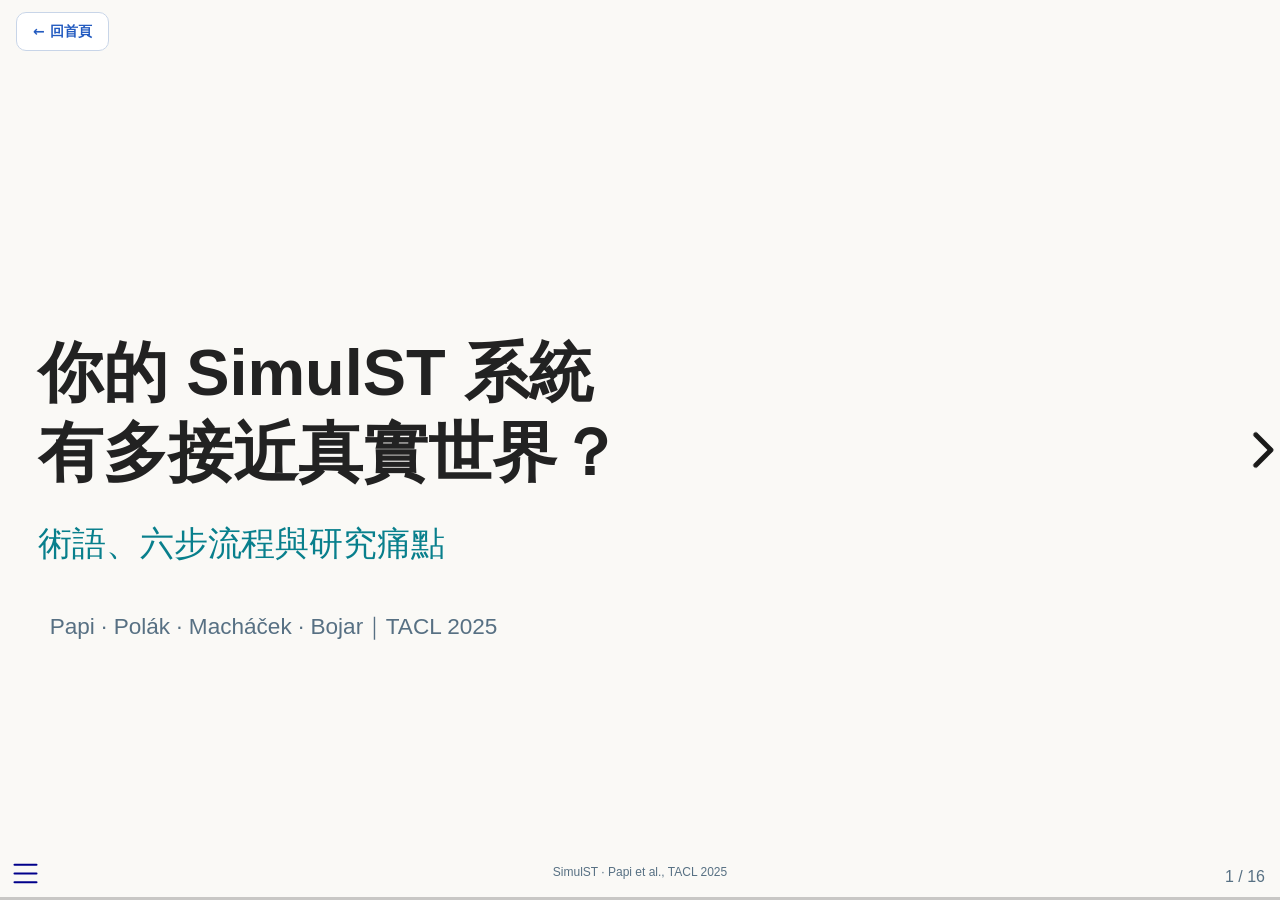
==== docs/SimulST/index.html @ c72dcc78 "feat: 整理研究專案結構並新增 GitHub Pages 首頁 新增 StreamST 與 SpeechLLM 研究入口，調整簡報發布路徑，修正 Live Server 預覽問題，並加入各分頁回首" ====
<!DOCTYPE html>
<html lang="zh-TW"><head>
<script>/*!
 * clipboard.js v2.0.11
 * https://clipboardjs.com/
 *
 * Licensed MIT © Zeno Rocha
 */
!function(t,e){"object"==typeof exports&&"object"==typeof module?module.exports=e():"function"==typeof define&&define.amd?define([],e):"object"==typeof exports?exports.ClipboardJS=e():t.ClipboardJS=e()}(this,function(){return n={686:function(t,e,n){"use strict";n.d(e,{default:function(){return b}});var e=n(279),i=n.n(e),e=n(370),u=n.n(e),e=n(817),r=n.n(e);function c(t){try{return document.execCommand(t)}catch(t){return}}var a=function(t){t=r()(t);return c("cut"),t};function o(t,e){var n,o,t=(n=t,o="rtl"===document.documentElement.getAttribute("dir"),(t=document.createElement("textarea")).style.fontSize="12pt",t.style.border="0",t.style.padding="0",t.style.margin="0",t.style.position="absolute",t.style[o?"right":"left"]="-9999px",o=window.pageYOffset||document.documentElement.scrollTop,t.style.top="".concat(o,"px"),t.setAttribute("readonly",""),t.value=n,t);return e.container.appendChild(t),e=r()(t),c("copy"),t.remove(),e}var f=function(t){var e=1<arguments.length&&void 0!==arguments[1]?arguments[1]:{container:document.body},n="";return"string"==typeof t?n=o(t,e):t instanceof HTMLInputElement&&!["text","search","url","tel","password"].includes(null==t?void 0:t.type)?n=o(t.value,e):(n=r()(t),c("copy")),n};function l(t){return(l="function"==typeof Symbol&&"symbol"==typeof Symbol.iterator?function(t){return typeof t}:function(t){return t&&"function"==typeof Symbol&&t.constructor===Symbol&&t!==Symbol.prototype?"symbol":typeof t})(t)}var s=function(){var t=0<arguments.length&&void 0!==arguments[0]?arguments[0]:{},e=t.action,n=void 0===e?"copy":e,o=t.container,e=t.target,t=t.text;if("copy"!==n&&"cut"!==n)throw new Error('Invalid "action" value, use either "copy" or "cut"');if(void 0!==e){if(!e||"object"!==l(e)||1!==e.nodeType)throw new Error('Invalid "target" value, use a valid Element');if("copy"===n&&e.hasAttribute("disabled"))throw new Error('Invalid "target" attribute. Please use "readonly" instead of "disabled" attribute');if("cut"===n&&(e.hasAttribute("readonly")||e.hasAttribute("disabled")))throw new Error('Invalid "target" attribute. You can\'t cut text from elements with "readonly" or "disabled" attributes')}return t?f(t,{container:o}):e?"cut"===n?a(e):f(e,{container:o}):void 0};function p(t){return(p="function"==typeof Symbol&&"symbol"==typeof Symbol.iterator?function(t){return typeof t}:function(t){return t&&"function"==typeof Symbol&&t.constructor===Symbol&&t!==Symbol.prototype?"symbol":typeof t})(t)}function d(t,e){for(var n=0;n<e.length;n++){var o=e[n];o.enumerable=o.enumerable||!1,o.configurable=!0,"value"in o&&(o.writable=!0),Object.defineProperty(t,o.key,o)}}function y(t,e){return(y=Object.setPrototypeOf||function(t,e){return t.__proto__=e,t})(t,e)}function h(n){var o=function(){if("undefined"==typeof Reflect||!Reflect.construct)return!1;if(Reflect.construct.sham)return!1;if("function"==typeof Proxy)return!0;try{return Date.prototype.toString.call(Reflect.construct(Date,[],function(){})),!0}catch(t){return!1}}();return function(){var t,e=v(n);return t=o?(t=v(this).constructor,Reflect.construct(e,arguments,t)):e.apply(this,arguments),e=this,!(t=t)||"object"!==p(t)&&"function"!=typeof t?function(t){if(void 0!==t)return t;throw new ReferenceError("this hasn't been initialised - super() hasn't been called")}(e):t}}function v(t){return(v=Object.setPrototypeOf?Object.getPrototypeOf:function(t){return t.__proto__||Object.getPrototypeOf(t)})(t)}function m(t,e){t="data-clipboard-".concat(t);if(e.hasAttribute(t))return e.getAttribute(t)}var b=function(){!function(t,e){if("function"!=typeof e&&null!==e)throw new TypeError("Super expression must either be null or a function");t.prototype=Object.create(e&&e.prototype,{constructor:{value:t,writable:!0,configurable:!0}}),e&&y(t,e)}(r,i());var t,e,n,o=h(r);function r(t,e){var n;return function(t){if(!(t instanceof r))throw new TypeError("Cannot call a class as a function")}(this),(n=o.call(this)).resolveOptions(e),n.listenClick(t),n}return t=r,n=[{key:"copy",value:function(t){var e=1<arguments.length&&void 0!==arguments[1]?arguments[1]:{container:document.body};return f(t,e)}},{key:"cut",value:function(t){return a(t)}},{key:"isSupported",value:function(){var t=0<arguments.length&&void 0!==arguments[0]?arguments[0]:["copy","cut"],t="string"==typeof t?[t]:t,e=!!document.queryCommandSupported;return t.forEach(function(t){e=e&&!!document.queryCommandSupported(t)}),e}}],(e=[{key:"resolveOptions",value:function(){var t=0<arguments.length&&void 0!==arguments[0]?arguments[0]:{};this.action="function"==typeof t.action?t.action:this.defaultAction,this.target="function"==typeof t.target?t.target:this.defaultTarget,this.text="function"==typeof t.text?t.text:this.defaultText,this.container="object"===p(t.container)?t.container:document.body}},{key:"listenClick",value:function(t){var e=this;this.listener=u()(t,"click",function(t){return e.onClick(t)})}},{key:"onClick",value:function(t){var e=t.delegateTarget||t.currentTarget,n=this.action(e)||"copy",t=s({action:n,container:this.container,target:this.target(e),text:this.text(e)});this.emit(t?"success":"error",{action:n,text:t,trigger:e,clearSelection:function(){e&&e.focus(),window.getSelection().removeAllRanges()}})}},{key:"defaultAction",value:function(t){return m("action",t)}},{key:"defaultTarget",value:function(t){t=m("target",t);if(t)return document.querySelector(t)}},{key:"defaultText",value:function(t){return m("text",t)}},{key:"destroy",value:function(){this.listener.destroy()}}])&&d(t.prototype,e),n&&d(t,n),r}()},828:function(t){var e;"undefined"==typeof Element||Element.prototype.matches||((e=Element.prototype).matches=e.matchesSelector||e.mozMatchesSelector||e.msMatchesSelector||e.oMatchesSelector||e.webkitMatchesSelector),t.exports=function(t,e){for(;t&&9!==t.nodeType;){if("function"==typeof t.matches&&t.matches(e))return t;t=t.parentNode}}},438:function(t,e,n){var u=n(828);function i(t,e,n,o,r){var i=function(e,n,t,o){return function(t){t.delegateTarget=u(t.target,n),t.delegateTarget&&o.call(e,t)}}.apply(this,arguments);return t.addEventListener(n,i,r),{destroy:function(){t.removeEventListener(n,i,r)}}}t.exports=function(t,e,n,o,r){return"function"==typeof t.addEventListener?i.apply(null,arguments):"function"==typeof n?i.bind(null,document).apply(null,arguments):("string"==typeof t&&(t=document.querySelectorAll(t)),Array.prototype.map.call(t,function(t){return i(t,e,n,o,r)}))}},879:function(t,n){n.node=function(t){return void 0!==t&&t instanceof HTMLElement&&1===t.nodeType},n.nodeList=function(t){var e=Object.prototype.toString.call(t);return void 0!==t&&("[object NodeList]"===e||"[object HTMLCollection]"===e)&&"length"in t&&(0===t.length||n.node(t[0]))},n.string=function(t){return"string"==typeof t||t instanceof String},n.fn=function(t){return"[object Function]"===Object.prototype.toString.call(t)}},370:function(t,e,n){var f=n(879),l=n(438);t.exports=function(t,e,n){if(!t&&!e&&!n)throw new Error("Missing required arguments");if(!f.string(e))throw new TypeError("Second argument must be a String");if(!f.fn(n))throw new TypeError("Third argument must be a Function");if(f.node(t))return c=e,a=n,(u=t).addEventListener(c,a),{destroy:function(){u.removeEventListener(c,a)}};if(f.nodeList(t))return o=t,r=e,i=n,Array.prototype.forEach.call(o,function(t){t.addEventListener(r,i)}),{destroy:function(){Array.prototype.forEach.call(o,function(t){t.removeEventListener(r,i)})}};if(f.string(t))return t=t,e=e,n=n,l(document.body,t,e,n);throw new TypeError("First argument must be a String, HTMLElement, HTMLCollection, or NodeList");var o,r,i,u,c,a}},817:function(t){t.exports=function(t){var e,n="SELECT"===t.nodeName?(t.focus(),t.value):"INPUT"===t.nodeName||"TEXTAREA"===t.nodeName?((e=t.hasAttribute("readonly"))||t.setAttribute("readonly",""),t.select(),t.setSelectionRange(0,t.value.length),e||t.removeAttribute("readonly"),t.value):(t.hasAttribute("contenteditable")&&t.focus(),n=window.getSelection(),(e=document.createRange()).selectNodeContents(t),n.removeAllRanges(),n.addRange(e),n.toString());return n}},279:function(t){function e(){}e.prototype={on:function(t,e,n){var o=this.e||(this.e={});return(o[t]||(o[t]=[])).push({fn:e,ctx:n}),this},once:function(t,e,n){var o=this;function r(){o.off(t,r),e.apply(n,arguments)}return r._=e,this.on(t,r,n)},emit:function(t){for(var e=[].slice.call(arguments,1),n=((this.e||(this.e={}))[t]||[]).slice(),o=0,r=n.length;o<r;o++)n[o].fn.apply(n[o].ctx,e);return this},off:function(t,e){var n=this.e||(this.e={}),o=n[t],r=[];if(o&&e)for(var i=0,u=o.length;i<u;i++)o[i].fn!==e&&o[i].fn._!==e&&r.push(o[i]);return r.length?n[t]=r:delete n[t],this}},t.exports=e,t.exports.TinyEmitter=e}},r={},o.n=function(t){var e=t&&t.__esModule?function(){return t.default}:function(){return t};return o.d(e,{a:e}),e},o.d=function(t,e){for(var n in e)o.o(e,n)&&!o.o(t,n)&&Object.defineProperty(t,n,{enumerable:!0,get:e[n]})},o.o=function(t,e){return Object.prototype.hasOwnProperty.call(t,e)},o(686).default;function o(t){if(r[t])return r[t].exports;var e=r[t]={exports:{}};return n[t](e,e.exports,o),e.exports}var n,r});</script>
<script>(function (root, factory) {
  if (typeof define === "function" && define.amd) {
    define([], function () {
      return factory(root);
    });
  } else if (typeof exports === "object") {
    module.exports = factory(root);
  } else {
    root.Tabby = factory(root);
  }
})(
  typeof global !== "undefined"
    ? global
    : typeof window !== "undefined"
    ? window
    : this,
  function (window) {
    "use strict";

    //
    // Variables
    //

    var defaults = {
      idPrefix: "tabby-toggle_",
      default: "[data-tabby-default]",
    };

    //
    // Methods
    //

    /**
     * Merge two or more objects together.
     * @param   {Object}   objects  The objects to merge together
     * @returns {Object}            Merged values of defaults and options
     */
    var extend = function () {
      var merged = {};
      Array.prototype.forEach.call(arguments, function (obj) {
        for (var key in obj) {
          if (!obj.hasOwnProperty(key)) return;
          merged[key] = obj[key];
        }
      });
      return merged;
    };

    /**
     * Emit a custom event
     * @param  {String} type    The event type
     * @param  {Node}   tab     The tab to attach the event to
     * @param  {Node}   details Details about the event
     */
    var emitEvent = function (tab, details) {
      // Create a new event
      var event;
      if (typeof window.CustomEvent === "function") {
        event = new CustomEvent("tabby", {
          bubbles: true,
          cancelable: true,
          detail: details,
        });
      } else {
        event = document.createEvent("CustomEvent");
        event.initCustomEvent("tabby", true, true, details);
      }

      // Dispatch the event
      tab.dispatchEvent(event);
    };

    var focusHandler = function (event) {
      toggle(event.target);
    };

    var getKeyboardFocusableElements = function (element) {
      return [
        ...element.querySelectorAll(
          'a[href], button, input, textarea, select, details,[tabindex]:not([tabindex="-1"])'
        ),
      ].filter(
        (el) => !el.hasAttribute("disabled") && !el.getAttribute("aria-hidden")
      );
    };

    /**
     * Remove roles and attributes from a tab and its content
     * @param  {Node}   tab      The tab
     * @param  {Node}   content  The tab content
     * @param  {Object} settings User settings and options
     */
    var destroyTab = function (tab, content, settings) {
      // Remove the generated ID
      if (tab.id.slice(0, settings.idPrefix.length) === settings.idPrefix) {
        tab.id = "";
      }

      // remove event listener
      tab.removeEventListener("focus", focusHandler, true);

      // Remove roles
      tab.removeAttribute("role");
      tab.removeAttribute("aria-controls");
      tab.removeAttribute("aria-selected");
      tab.removeAttribute("tabindex");
      tab.closest("li").removeAttribute("role");
      content.removeAttribute("role");
      content.removeAttribute("aria-labelledby");
      content.removeAttribute("hidden");
    };

    /**
     * Add the required roles and attributes to a tab and its content
     * @param  {Node}   tab      The tab
     * @param  {Node}   content  The tab content
     * @param  {Object} settings User settings and options
     */
    var setupTab = function (tab, content, settings) {
      // Give tab an ID if it doesn't already have one
      if (!tab.id) {
        tab.id = settings.idPrefix + content.id;
      }

      // Add roles
      tab.setAttribute("role", "tab");
      tab.setAttribute("aria-controls", content.id);
      tab.closest("li").setAttribute("role", "presentation");
      content.setAttribute("role", "tabpanel");
      content.setAttribute("aria-labelledby", tab.id);

      // Add selected state
      if (tab.matches(settings.default)) {
        tab.setAttribute("aria-selected", "true");
      } else {
        tab.setAttribute("aria-selected", "false");
        content.setAttribute("hidden", "hidden");
      }

      // add focus event listender
      tab.addEventListener("focus", focusHandler);
    };

    /**
     * Hide a tab and its content
     * @param  {Node} newTab The new tab that's replacing it
     */
    var hide = function (newTab) {
      // Variables
      var tabGroup = newTab.closest('[role="tablist"]');
      if (!tabGroup) return {};
      var tab = tabGroup.querySelector('[role="tab"][aria-selected="true"]');
      if (!tab) return {};
      var content = document.querySelector(tab.hash);

      // Hide the tab
      tab.setAttribute("aria-selected", "false");

      // Hide the content
      if (!content) return { previousTab: tab };
      content.setAttribute("hidden", "hidden");

      // Return the hidden tab and content
      return {
        previousTab: tab,
        previousContent: content,
      };
    };

    /**
     * Show a tab and its content
     * @param  {Node} tab      The tab
     * @param  {Node} content  The tab content
     */
    var show = function (tab, content) {
      tab.setAttribute("aria-selected", "true");
      content.removeAttribute("hidden");
      tab.focus();
    };

    /**
     * Toggle a new tab
     * @param  {Node} tab The tab to show
     */
    var toggle = function (tab) {
      // Make sure there's a tab to toggle and it's not already active
      if (!tab || tab.getAttribute("aria-selected") == "true") return;

      // Variables
      var content = document.querySelector(tab.hash);
      if (!content) return;

      // Hide active tab and content
      var details = hide(tab);

      // Show new tab and content
      show(tab, content);

      // Add event details
      details.tab = tab;
      details.content = content;

      // Emit a custom event
      emitEvent(tab, details);
    };

    /**
     * Get all of the tabs in a tablist
     * @param  {Node}   tab  A tab from the list
     * @return {Object}      The tabs and the index of the currently active one
     */
    var getTabsMap = function (tab) {
      var tabGroup = tab.closest('[role="tablist"]');
      var tabs = tabGroup ? tabGroup.querySelectorAll('[role="tab"]') : null;
      if (!tabs) return;
      return {
        tabs: tabs,
        index: Array.prototype.indexOf.call(tabs, tab),
      };
    };

    /**
     * Switch the active tab based on keyboard activity
     * @param  {Node} tab The currently active tab
     * @param  {Key}  key The key that was pressed
     */
    var switchTabs = function (tab, key) {
      // Get a map of tabs
      var map = getTabsMap(tab);
      if (!map) return;
      var length = map.tabs.length - 1;
      var index;

      // Go to previous tab
      if (["ArrowUp", "ArrowLeft", "Up", "Left"].indexOf(key) > -1) {
        index = map.index < 1 ? length : map.index - 1;
      }

      // Go to next tab
      else if (["ArrowDown", "ArrowRight", "Down", "Right"].indexOf(key) > -1) {
        index = map.index === length ? 0 : map.index + 1;
      }

      // Go to home
      else if (key === "Home") {
        index = 0;
      }

      // Go to end
      else if (key === "End") {
        index = length;
      }

      // Toggle the tab
      toggle(map.tabs[index]);
    };

    /**
     * Create the Constructor object
     */
    var Constructor = function (selector, options) {
      //
      // Variables
      //

      var publicAPIs = {};
      var settings, tabWrapper;

      //
      // Methods
      //

      publicAPIs.destroy = function () {
        // Get all tabs
        var tabs = tabWrapper.querySelectorAll("a");

        // Add roles to tabs
        Array.prototype.forEach.call(tabs, function (tab) {
          // Get the tab content
          var content = document.querySelector(tab.hash);
          if (!content) return;

          // Setup the tab
          destroyTab(tab, content, settings);
        });

        // Remove role from wrapper
        tabWrapper.removeAttribute("role");

        // Remove event listeners
        document.documentElement.removeEventListener(
          "click",
          clickHandler,
          true
        );
        tabWrapper.removeEventListener("keydown", keyHandler, true);

        // Reset variables
        settings = null;
        tabWrapper = null;
      };

      /**
       * Setup the DOM with the proper attributes
       */
      publicAPIs.setup = function () {
        // Variables
        tabWrapper = document.querySelector(selector);
        if (!tabWrapper) return;
        var tabs = tabWrapper.querySelectorAll("a");

        // Add role to wrapper
        tabWrapper.setAttribute("role", "tablist");

        // Add roles to tabs. provide dynanmic tab indexes if we are within reveal
        var contentTabindexes =
          window.document.body.classList.contains("reveal-viewport");
        var nextTabindex = 1;
        Array.prototype.forEach.call(tabs, function (tab) {
          if (contentTabindexes) {
            tab.setAttribute("tabindex", "" + nextTabindex++);
          } else {
            tab.setAttribute("tabindex", "0");
          }

          // Get the tab content
          var content = document.querySelector(tab.hash);
          if (!content) return;

          // set tab indexes for content
          if (contentTabindexes) {
            getKeyboardFocusableElements(content).forEach(function (el) {
              el.setAttribute("tabindex", "" + nextTabindex++);
            });
          }

          // Setup the tab
          setupTab(tab, content, settings);
        });
      };

      /**
       * Toggle a tab based on an ID
       * @param  {String|Node} id The tab to toggle
       */
      publicAPIs.toggle = function (id) {
        // Get the tab
        var tab = id;
        if (typeof id === "string") {
          tab = document.querySelector(
            selector + ' [role="tab"][href*="' + id + '"]'
          );
        }

        // Toggle the tab
        toggle(tab);
      };

      /**
       * Handle click events
       */
      var clickHandler = function (event) {
        // Only run on toggles
        var tab = event.target.closest(selector + ' [role="tab"]');
        if (!tab) return;

        // Prevent link behavior
        event.preventDefault();

        // Toggle the tab
        toggle(tab);
      };

      /**
       * Handle keydown events
       */
      var keyHandler = function (event) {
        // Only run if a tab is in focus
        var tab = document.activeElement;
        if (!tab.matches(selector + ' [role="tab"]')) return;

        // Only run for specific keys
        if (["Home", "End"].indexOf(event.key) < 0) return;

        // Switch tabs
        switchTabs(tab, event.key);
      };

      /**
       * Initialize the instance
       */
      var init = function () {
        // Merge user options with defaults
        settings = extend(defaults, options || {});

        // Setup the DOM
        publicAPIs.setup();

        // Add event listeners
        document.documentElement.addEventListener("click", clickHandler, true);
        tabWrapper.addEventListener("keydown", keyHandler, true);
      };

      //
      // Initialize and return the Public APIs
      //

      init();
      return publicAPIs;
    };

    //
    // Return the Constructor
    //

    return Constructor;
  }
);
</script>
<script>/**
 * @popperjs/core v2.11.7 - MIT License
 */

!function(e,t){"object"==typeof exports&&"undefined"!=typeof module?t(exports):"function"==typeof define&&define.amd?define(["exports"],t):t((e="undefined"!=typeof globalThis?globalThis:e||self).Popper={})}(this,(function(e){"use strict";function t(e){if(null==e)return window;if("[object Window]"!==e.toString()){var t=e.ownerDocument;return t&&t.defaultView||window}return e}function n(e){return e instanceof t(e).Element||e instanceof Element}function r(e){return e instanceof t(e).HTMLElement||e instanceof HTMLElement}function o(e){return"undefined"!=typeof ShadowRoot&&(e instanceof t(e).ShadowRoot||e instanceof ShadowRoot)}var i=Math.max,a=Math.min,s=Math.round;function f(){var e=navigator.userAgentData;return null!=e&&e.brands&&Array.isArray(e.brands)?e.brands.map((function(e){return e.brand+"/"+e.version})).join(" "):navigator.userAgent}function c(){return!/^((?!chrome|android).)*safari/i.test(f())}function p(e,o,i){void 0===o&&(o=!1),void 0===i&&(i=!1);var a=e.getBoundingClientRect(),f=1,p=1;o&&r(e)&&(f=e.offsetWidth>0&&s(a.width)/e.offsetWidth||1,p=e.offsetHeight>0&&s(a.height)/e.offsetHeight||1);var u=(n(e)?t(e):window).visualViewport,l=!c()&&i,d=(a.left+(l&&u?u.offsetLeft:0))/f,h=(a.top+(l&&u?u.offsetTop:0))/p,m=a.width/f,v=a.height/p;return{width:m,height:v,top:h,right:d+m,bottom:h+v,left:d,x:d,y:h}}function u(e){var n=t(e);return{scrollLeft:n.pageXOffset,scrollTop:n.pageYOffset}}function l(e){return e?(e.nodeName||"").toLowerCase():null}function d(e){return((n(e)?e.ownerDocument:e.document)||window.document).documentElement}function h(e){return p(d(e)).left+u(e).scrollLeft}function m(e){return t(e).getComputedStyle(e)}function v(e){var t=m(e),n=t.overflow,r=t.overflowX,o=t.overflowY;return/auto|scroll|overlay|hidden/.test(n+o+r)}function y(e,n,o){void 0===o&&(o=!1);var i,a,f=r(n),c=r(n)&&function(e){var t=e.getBoundingClientRect(),n=s(t.width)/e.offsetWidth||1,r=s(t.height)/e.offsetHeight||1;return 1!==n||1!==r}(n),m=d(n),y=p(e,c,o),g={scrollLeft:0,scrollTop:0},b={x:0,y:0};return(f||!f&&!o)&&(("body"!==l(n)||v(m))&&(g=(i=n)!==t(i)&&r(i)?{scrollLeft:(a=i).scrollLeft,scrollTop:a.scrollTop}:u(i)),r(n)?((b=p(n,!0)).x+=n.clientLeft,b.y+=n.clientTop):m&&(b.x=h(m))),{x:y.left+g.scrollLeft-b.x,y:y.top+g.scrollTop-b.y,width:y.width,height:y.height}}function g(e){var t=p(e),n=e.offsetWidth,r=e.offsetHeight;return Math.abs(t.width-n)<=1&&(n=t.width),Math.abs(t.height-r)<=1&&(r=t.height),{x:e.offsetLeft,y:e.offsetTop,width:n,height:r}}function b(e){return"html"===l(e)?e:e.assignedSlot||e.parentNode||(o(e)?e.host:null)||d(e)}function x(e){return["html","body","#document"].indexOf(l(e))>=0?e.ownerDocument.body:r(e)&&v(e)?e:x(b(e))}function w(e,n){var r;void 0===n&&(n=[]);var o=x(e),i=o===(null==(r=e.ownerDocument)?void 0:r.body),a=t(o),s=i?[a].concat(a.visualViewport||[],v(o)?o:[]):o,f=n.concat(s);return i?f:f.concat(w(b(s)))}function O(e){return["table","td","th"].indexOf(l(e))>=0}function j(e){return r(e)&&"fixed"!==m(e).position?e.offsetParent:null}function E(e){for(var n=t(e),i=j(e);i&&O(i)&&"static"===m(i).position;)i=j(i);return i&&("html"===l(i)||"body"===l(i)&&"static"===m(i).position)?n:i||function(e){var t=/firefox/i.test(f());if(/Trident/i.test(f())&&r(e)&&"fixed"===m(e).position)return null;var n=b(e);for(o(n)&&(n=n.host);r(n)&&["html","body"].indexOf(l(n))<0;){var i=m(n);if("none"!==i.transform||"none"!==i.perspective||"paint"===i.contain||-1!==["transform","perspective"].indexOf(i.willChange)||t&&"filter"===i.willChange||t&&i.filter&&"none"!==i.filter)return n;n=n.parentNode}return null}(e)||n}var D="top",A="bottom",L="right",P="left",M="auto",k=[D,A,L,P],W="start",B="end",H="viewport",T="popper",R=k.reduce((function(e,t){return e.concat([t+"-"+W,t+"-"+B])}),[]),S=[].concat(k,[M]).reduce((function(e,t){return e.concat([t,t+"-"+W,t+"-"+B])}),[]),V=["beforeRead","read","afterRead","beforeMain","main","afterMain","beforeWrite","write","afterWrite"];function q(e){var t=new Map,n=new Set,r=[];function o(e){n.add(e.name),[].concat(e.requires||[],e.requiresIfExists||[]).forEach((function(e){if(!n.has(e)){var r=t.get(e);r&&o(r)}})),r.push(e)}return e.forEach((function(e){t.set(e.name,e)})),e.forEach((function(e){n.has(e.name)||o(e)})),r}function C(e){return e.split("-")[0]}function N(e,t){var n=t.getRootNode&&t.getRootNode();if(e.contains(t))return!0;if(n&&o(n)){var r=t;do{if(r&&e.isSameNode(r))return!0;r=r.parentNode||r.host}while(r)}return!1}function I(e){return Object.assign({},e,{left:e.x,top:e.y,right:e.x+e.width,bottom:e.y+e.height})}function _(e,r,o){return r===H?I(function(e,n){var r=t(e),o=d(e),i=r.visualViewport,a=o.clientWidth,s=o.clientHeight,f=0,p=0;if(i){a=i.width,s=i.height;var u=c();(u||!u&&"fixed"===n)&&(f=i.offsetLeft,p=i.offsetTop)}return{width:a,height:s,x:f+h(e),y:p}}(e,o)):n(r)?function(e,t){var n=p(e,!1,"fixed"===t);return n.top=n.top+e.clientTop,n.left=n.left+e.clientLeft,n.bottom=n.top+e.clientHeight,n.right=n.left+e.clientWidth,n.width=e.clientWidth,n.height=e.clientHeight,n.x=n.left,n.y=n.top,n}(r,o):I(function(e){var t,n=d(e),r=u(e),o=null==(t=e.ownerDocument)?void 0:t.body,a=i(n.scrollWidth,n.clientWidth,o?o.scrollWidth:0,o?o.clientWidth:0),s=i(n.scrollHeight,n.clientHeight,o?o.scrollHeight:0,o?o.clientHeight:0),f=-r.scrollLeft+h(e),c=-r.scrollTop;return"rtl"===m(o||n).direction&&(f+=i(n.clientWidth,o?o.clientWidth:0)-a),{width:a,height:s,x:f,y:c}}(d(e)))}function F(e,t,o,s){var f="clippingParents"===t?function(e){var t=w(b(e)),o=["absolute","fixed"].indexOf(m(e).position)>=0&&r(e)?E(e):e;return n(o)?t.filter((function(e){return n(e)&&N(e,o)&&"body"!==l(e)})):[]}(e):[].concat(t),c=[].concat(f,[o]),p=c[0],u=c.reduce((function(t,n){var r=_(e,n,s);return t.top=i(r.top,t.top),t.right=a(r.right,t.right),t.bottom=a(r.bottom,t.bottom),t.left=i(r.left,t.left),t}),_(e,p,s));return u.width=u.right-u.left,u.height=u.bottom-u.top,u.x=u.left,u.y=u.top,u}function U(e){return e.split("-")[1]}function z(e){return["top","bottom"].indexOf(e)>=0?"x":"y"}function X(e){var t,n=e.reference,r=e.element,o=e.placement,i=o?C(o):null,a=o?U(o):null,s=n.x+n.width/2-r.width/2,f=n.y+n.height/2-r.height/2;switch(i){case D:t={x:s,y:n.y-r.height};break;case A:t={x:s,y:n.y+n.height};break;case L:t={x:n.x+n.width,y:f};break;case P:t={x:n.x-r.width,y:f};break;default:t={x:n.x,y:n.y}}var c=i?z(i):null;if(null!=c){var p="y"===c?"height":"width";switch(a){case W:t[c]=t[c]-(n[p]/2-r[p]/2);break;case B:t[c]=t[c]+(n[p]/2-r[p]/2)}}return t}function Y(e){return Object.assign({},{top:0,right:0,bottom:0,left:0},e)}function G(e,t){return t.reduce((function(t,n){return t[n]=e,t}),{})}function J(e,t){void 0===t&&(t={});var r=t,o=r.placement,i=void 0===o?e.placement:o,a=r.strategy,s=void 0===a?e.strategy:a,f=r.boundary,c=void 0===f?"clippingParents":f,u=r.rootBoundary,l=void 0===u?H:u,h=r.elementContext,m=void 0===h?T:h,v=r.altBoundary,y=void 0!==v&&v,g=r.padding,b=void 0===g?0:g,x=Y("number"!=typeof b?b:G(b,k)),w=m===T?"reference":T,O=e.rects.popper,j=e.elements[y?w:m],E=F(n(j)?j:j.contextElement||d(e.elements.popper),c,l,s),P=p(e.elements.reference),M=X({reference:P,element:O,strategy:"absolute",placement:i}),W=I(Object.assign({},O,M)),B=m===T?W:P,R={top:E.top-B.top+x.top,bottom:B.bottom-E.bottom+x.bottom,left:E.left-B.left+x.left,right:B.right-E.right+x.right},S=e.modifiersData.offset;if(m===T&&S){var V=S[i];Object.keys(R).forEach((function(e){var t=[L,A].indexOf(e)>=0?1:-1,n=[D,A].indexOf(e)>=0?"y":"x";R[e]+=V[n]*t}))}return R}var K={placement:"bottom",modifiers:[],strategy:"absolute"};function Q(){for(var e=arguments.length,t=new Array(e),n=0;n<e;n++)t[n]=arguments[n];return!t.some((function(e){return!(e&&"function"==typeof e.getBoundingClientRect)}))}function Z(e){void 0===e&&(e={});var t=e,r=t.defaultModifiers,o=void 0===r?[]:r,i=t.defaultOptions,a=void 0===i?K:i;return function(e,t,r){void 0===r&&(r=a);var i,s,f={placement:"bottom",orderedModifiers:[],options:Object.assign({},K,a),modifiersData:{},elements:{reference:e,popper:t},attributes:{},styles:{}},c=[],p=!1,u={state:f,setOptions:function(r){var i="function"==typeof r?r(f.options):r;l(),f.options=Object.assign({},a,f.options,i),f.scrollParents={reference:n(e)?w(e):e.contextElement?w(e.contextElement):[],popper:w(t)};var s,p,d=function(e){var t=q(e);return V.reduce((function(e,n){return e.concat(t.filter((function(e){return e.phase===n})))}),[])}((s=[].concat(o,f.options.modifiers),p=s.reduce((function(e,t){var n=e[t.name];return e[t.name]=n?Object.assign({},n,t,{options:Object.assign({},n.options,t.options),data:Object.assign({},n.data,t.data)}):t,e}),{}),Object.keys(p).map((function(e){return p[e]}))));return f.orderedModifiers=d.filter((function(e){return e.enabled})),f.orderedModifiers.forEach((function(e){var t=e.name,n=e.options,r=void 0===n?{}:n,o=e.effect;if("function"==typeof o){var i=o({state:f,name:t,instance:u,options:r}),a=function(){};c.push(i||a)}})),u.update()},forceUpdate:function(){if(!p){var e=f.elements,t=e.reference,n=e.popper;if(Q(t,n)){f.rects={reference:y(t,E(n),"fixed"===f.options.strategy),popper:g(n)},f.reset=!1,f.placement=f.options.placement,f.orderedModifiers.forEach((function(e){return f.modifiersData[e.name]=Object.assign({},e.data)}));for(var r=0;r<f.orderedModifiers.length;r++)if(!0!==f.reset){var o=f.orderedModifiers[r],i=o.fn,a=o.options,s=void 0===a?{}:a,c=o.name;"function"==typeof i&&(f=i({state:f,options:s,name:c,instance:u})||f)}else f.reset=!1,r=-1}}},update:(i=function(){return new Promise((function(e){u.forceUpdate(),e(f)}))},function(){return s||(s=new Promise((function(e){Promise.resolve().then((function(){s=void 0,e(i())}))}))),s}),destroy:function(){l(),p=!0}};if(!Q(e,t))return u;function l(){c.forEach((function(e){return e()})),c=[]}return u.setOptions(r).then((function(e){!p&&r.onFirstUpdate&&r.onFirstUpdate(e)})),u}}var $={passive:!0};var ee={name:"eventListeners",enabled:!0,phase:"write",fn:function(){},effect:function(e){var n=e.state,r=e.instance,o=e.options,i=o.scroll,a=void 0===i||i,s=o.resize,f=void 0===s||s,c=t(n.elements.popper),p=[].concat(n.scrollParents.reference,n.scrollParents.popper);return a&&p.forEach((function(e){e.addEventListener("scroll",r.update,$)})),f&&c.addEventListener("resize",r.update,$),function(){a&&p.forEach((function(e){e.removeEventListener("scroll",r.update,$)})),f&&c.removeEventListener("resize",r.update,$)}},data:{}};var te={name:"popperOffsets",enabled:!0,phase:"read",fn:function(e){var t=e.state,n=e.name;t.modifiersData[n]=X({reference:t.rects.reference,element:t.rects.popper,strategy:"absolute",placement:t.placement})},data:{}},ne={top:"auto",right:"auto",bottom:"auto",left:"auto"};function re(e){var n,r=e.popper,o=e.popperRect,i=e.placement,a=e.variation,f=e.offsets,c=e.position,p=e.gpuAcceleration,u=e.adaptive,l=e.roundOffsets,h=e.isFixed,v=f.x,y=void 0===v?0:v,g=f.y,b=void 0===g?0:g,x="function"==typeof l?l({x:y,y:b}):{x:y,y:b};y=x.x,b=x.y;var w=f.hasOwnProperty("x"),O=f.hasOwnProperty("y"),j=P,M=D,k=window;if(u){var W=E(r),H="clientHeight",T="clientWidth";if(W===t(r)&&"static"!==m(W=d(r)).position&&"absolute"===c&&(H="scrollHeight",T="scrollWidth"),W=W,i===D||(i===P||i===L)&&a===B)M=A,b-=(h&&W===k&&k.visualViewport?k.visualViewport.height:W[H])-o.height,b*=p?1:-1;if(i===P||(i===D||i===A)&&a===B)j=L,y-=(h&&W===k&&k.visualViewport?k.visualViewport.width:W[T])-o.width,y*=p?1:-1}var R,S=Object.assign({position:c},u&&ne),V=!0===l?function(e,t){var n=e.x,r=e.y,o=t.devicePixelRatio||1;return{x:s(n*o)/o||0,y:s(r*o)/o||0}}({x:y,y:b},t(r)):{x:y,y:b};return y=V.x,b=V.y,p?Object.assign({},S,((R={})[M]=O?"0":"",R[j]=w?"0":"",R.transform=(k.devicePixelRatio||1)<=1?"translate("+y+"px, "+b+"px)":"translate3d("+y+"px, "+b+"px, 0)",R)):Object.assign({},S,((n={})[M]=O?b+"px":"",n[j]=w?y+"px":"",n.transform="",n))}var oe={name:"computeStyles",enabled:!0,phase:"beforeWrite",fn:function(e){var t=e.state,n=e.options,r=n.gpuAcceleration,o=void 0===r||r,i=n.adaptive,a=void 0===i||i,s=n.roundOffsets,f=void 0===s||s,c={placement:C(t.placement),variation:U(t.placement),popper:t.elements.popper,popperRect:t.rects.popper,gpuAcceleration:o,isFixed:"fixed"===t.options.strategy};null!=t.modifiersData.popperOffsets&&(t.styles.popper=Object.assign({},t.styles.popper,re(Object.assign({},c,{offsets:t.modifiersData.popperOffsets,position:t.options.strategy,adaptive:a,roundOffsets:f})))),null!=t.modifiersData.arrow&&(t.styles.arrow=Object.assign({},t.styles.arrow,re(Object.assign({},c,{offsets:t.modifiersData.arrow,position:"absolute",adaptive:!1,roundOffsets:f})))),t.attributes.popper=Object.assign({},t.attributes.popper,{"data-popper-placement":t.placement})},data:{}};var ie={name:"applyStyles",enabled:!0,phase:"write",fn:function(e){var t=e.state;Object.keys(t.elements).forEach((function(e){var n=t.styles[e]||{},o=t.attributes[e]||{},i=t.elements[e];r(i)&&l(i)&&(Object.assign(i.style,n),Object.keys(o).forEach((function(e){var t=o[e];!1===t?i.removeAttribute(e):i.setAttribute(e,!0===t?"":t)})))}))},effect:function(e){var t=e.state,n={popper:{position:t.options.strategy,left:"0",top:"0",margin:"0"},arrow:{position:"absolute"},reference:{}};return Object.assign(t.elements.popper.style,n.popper),t.styles=n,t.elements.arrow&&Object.assign(t.elements.arrow.style,n.arrow),function(){Object.keys(t.elements).forEach((function(e){var o=t.elements[e],i=t.attributes[e]||{},a=Object.keys(t.styles.hasOwnProperty(e)?t.styles[e]:n[e]).reduce((function(e,t){return e[t]="",e}),{});r(o)&&l(o)&&(Object.assign(o.style,a),Object.keys(i).forEach((function(e){o.removeAttribute(e)})))}))}},requires:["computeStyles"]};var ae={name:"offset",enabled:!0,phase:"main",requires:["popperOffsets"],fn:function(e){var t=e.state,n=e.options,r=e.name,o=n.offset,i=void 0===o?[0,0]:o,a=S.reduce((function(e,n){return e[n]=function(e,t,n){var r=C(e),o=[P,D].indexOf(r)>=0?-1:1,i="function"==typeof n?n(Object.assign({},t,{placement:e})):n,a=i[0],s=i[1];return a=a||0,s=(s||0)*o,[P,L].indexOf(r)>=0?{x:s,y:a}:{x:a,y:s}}(n,t.rects,i),e}),{}),s=a[t.placement],f=s.x,c=s.y;null!=t.modifiersData.popperOffsets&&(t.modifiersData.popperOffsets.x+=f,t.modifiersData.popperOffsets.y+=c),t.modifiersData[r]=a}},se={left:"right",right:"left",bottom:"top",top:"bottom"};function fe(e){return e.replace(/left|right|bottom|top/g,(function(e){return se[e]}))}var ce={start:"end",end:"start"};function pe(e){return e.replace(/start|end/g,(function(e){return ce[e]}))}function ue(e,t){void 0===t&&(t={});var n=t,r=n.placement,o=n.boundary,i=n.rootBoundary,a=n.padding,s=n.flipVariations,f=n.allowedAutoPlacements,c=void 0===f?S:f,p=U(r),u=p?s?R:R.filter((function(e){return U(e)===p})):k,l=u.filter((function(e){return c.indexOf(e)>=0}));0===l.length&&(l=u);var d=l.reduce((function(t,n){return t[n]=J(e,{placement:n,boundary:o,rootBoundary:i,padding:a})[C(n)],t}),{});return Object.keys(d).sort((function(e,t){return d[e]-d[t]}))}var le={name:"flip",enabled:!0,phase:"main",fn:function(e){var t=e.state,n=e.options,r=e.name;if(!t.modifiersData[r]._skip){for(var o=n.mainAxis,i=void 0===o||o,a=n.altAxis,s=void 0===a||a,f=n.fallbackPlacements,c=n.padding,p=n.boundary,u=n.rootBoundary,l=n.altBoundary,d=n.flipVariations,h=void 0===d||d,m=n.allowedAutoPlacements,v=t.options.placement,y=C(v),g=f||(y===v||!h?[fe(v)]:function(e){if(C(e)===M)return[];var t=fe(e);return[pe(e),t,pe(t)]}(v)),b=[v].concat(g).reduce((function(e,n){return e.concat(C(n)===M?ue(t,{placement:n,boundary:p,rootBoundary:u,padding:c,flipVariations:h,allowedAutoPlacements:m}):n)}),[]),x=t.rects.reference,w=t.rects.popper,O=new Map,j=!0,E=b[0],k=0;k<b.length;k++){var B=b[k],H=C(B),T=U(B)===W,R=[D,A].indexOf(H)>=0,S=R?"width":"height",V=J(t,{placement:B,boundary:p,rootBoundary:u,altBoundary:l,padding:c}),q=R?T?L:P:T?A:D;x[S]>w[S]&&(q=fe(q));var N=fe(q),I=[];if(i&&I.push(V[H]<=0),s&&I.push(V[q]<=0,V[N]<=0),I.every((function(e){return e}))){E=B,j=!1;break}O.set(B,I)}if(j)for(var _=function(e){var t=b.find((function(t){var n=O.get(t);if(n)return n.slice(0,e).every((function(e){return e}))}));if(t)return E=t,"break"},F=h?3:1;F>0;F--){if("break"===_(F))break}t.placement!==E&&(t.modifiersData[r]._skip=!0,t.placement=E,t.reset=!0)}},requiresIfExists:["offset"],data:{_skip:!1}};function de(e,t,n){return i(e,a(t,n))}var he={name:"preventOverflow",enabled:!0,phase:"main",fn:function(e){var t=e.state,n=e.options,r=e.name,o=n.mainAxis,s=void 0===o||o,f=n.altAxis,c=void 0!==f&&f,p=n.boundary,u=n.rootBoundary,l=n.altBoundary,d=n.padding,h=n.tether,m=void 0===h||h,v=n.tetherOffset,y=void 0===v?0:v,b=J(t,{boundary:p,rootBoundary:u,padding:d,altBoundary:l}),x=C(t.placement),w=U(t.placement),O=!w,j=z(x),M="x"===j?"y":"x",k=t.modifiersData.popperOffsets,B=t.rects.reference,H=t.rects.popper,T="function"==typeof y?y(Object.assign({},t.rects,{placement:t.placement})):y,R="number"==typeof T?{mainAxis:T,altAxis:T}:Object.assign({mainAxis:0,altAxis:0},T),S=t.modifiersData.offset?t.modifiersData.offset[t.placement]:null,V={x:0,y:0};if(k){if(s){var q,N="y"===j?D:P,I="y"===j?A:L,_="y"===j?"height":"width",F=k[j],X=F+b[N],Y=F-b[I],G=m?-H[_]/2:0,K=w===W?B[_]:H[_],Q=w===W?-H[_]:-B[_],Z=t.elements.arrow,$=m&&Z?g(Z):{width:0,height:0},ee=t.modifiersData["arrow#persistent"]?t.modifiersData["arrow#persistent"].padding:{top:0,right:0,bottom:0,left:0},te=ee[N],ne=ee[I],re=de(0,B[_],$[_]),oe=O?B[_]/2-G-re-te-R.mainAxis:K-re-te-R.mainAxis,ie=O?-B[_]/2+G+re+ne+R.mainAxis:Q+re+ne+R.mainAxis,ae=t.elements.arrow&&E(t.elements.arrow),se=ae?"y"===j?ae.clientTop||0:ae.clientLeft||0:0,fe=null!=(q=null==S?void 0:S[j])?q:0,ce=F+ie-fe,pe=de(m?a(X,F+oe-fe-se):X,F,m?i(Y,ce):Y);k[j]=pe,V[j]=pe-F}if(c){var ue,le="x"===j?D:P,he="x"===j?A:L,me=k[M],ve="y"===M?"height":"width",ye=me+b[le],ge=me-b[he],be=-1!==[D,P].indexOf(x),xe=null!=(ue=null==S?void 0:S[M])?ue:0,we=be?ye:me-B[ve]-H[ve]-xe+R.altAxis,Oe=be?me+B[ve]+H[ve]-xe-R.altAxis:ge,je=m&&be?function(e,t,n){var r=de(e,t,n);return r>n?n:r}(we,me,Oe):de(m?we:ye,me,m?Oe:ge);k[M]=je,V[M]=je-me}t.modifiersData[r]=V}},requiresIfExists:["offset"]};var me={name:"arrow",enabled:!0,phase:"main",fn:function(e){var t,n=e.state,r=e.name,o=e.options,i=n.elements.arrow,a=n.modifiersData.popperOffsets,s=C(n.placement),f=z(s),c=[P,L].indexOf(s)>=0?"height":"width";if(i&&a){var p=function(e,t){return Y("number"!=typeof(e="function"==typeof e?e(Object.assign({},t.rects,{placement:t.placement})):e)?e:G(e,k))}(o.padding,n),u=g(i),l="y"===f?D:P,d="y"===f?A:L,h=n.rects.reference[c]+n.rects.reference[f]-a[f]-n.rects.popper[c],m=a[f]-n.rects.reference[f],v=E(i),y=v?"y"===f?v.clientHeight||0:v.clientWidth||0:0,b=h/2-m/2,x=p[l],w=y-u[c]-p[d],O=y/2-u[c]/2+b,j=de(x,O,w),M=f;n.modifiersData[r]=((t={})[M]=j,t.centerOffset=j-O,t)}},effect:function(e){var t=e.state,n=e.options.element,r=void 0===n?"[data-popper-arrow]":n;null!=r&&("string"!=typeof r||(r=t.elements.popper.querySelector(r)))&&N(t.elements.popper,r)&&(t.elements.arrow=r)},requires:["popperOffsets"],requiresIfExists:["preventOverflow"]};function ve(e,t,n){return void 0===n&&(n={x:0,y:0}),{top:e.top-t.height-n.y,right:e.right-t.width+n.x,bottom:e.bottom-t.height+n.y,left:e.left-t.width-n.x}}function ye(e){return[D,L,A,P].some((function(t){return e[t]>=0}))}var ge={name:"hide",enabled:!0,phase:"main",requiresIfExists:["preventOverflow"],fn:function(e){var t=e.state,n=e.name,r=t.rects.reference,o=t.rects.popper,i=t.modifiersData.preventOverflow,a=J(t,{elementContext:"reference"}),s=J(t,{altBoundary:!0}),f=ve(a,r),c=ve(s,o,i),p=ye(f),u=ye(c);t.modifiersData[n]={referenceClippingOffsets:f,popperEscapeOffsets:c,isReferenceHidden:p,hasPopperEscaped:u},t.attributes.popper=Object.assign({},t.attributes.popper,{"data-popper-reference-hidden":p,"data-popper-escaped":u})}},be=Z({defaultModifiers:[ee,te,oe,ie]}),xe=[ee,te,oe,ie,ae,le,he,me,ge],we=Z({defaultModifiers:xe});e.applyStyles=ie,e.arrow=me,e.computeStyles=oe,e.createPopper=we,e.createPopperLite=be,e.defaultModifiers=xe,e.detectOverflow=J,e.eventListeners=ee,e.flip=le,e.hide=ge,e.offset=ae,e.popperGenerator=Z,e.popperOffsets=te,e.preventOverflow=he,Object.defineProperty(e,"__esModule",{value:!0})}));

</script>
<script>!function(e,t){"object"==typeof exports&&"undefined"!=typeof module?module.exports=t(require("@popperjs/core")):"function"==typeof define&&define.amd?define(["@popperjs/core"],t):(e=e||self).tippy=t(e.Popper)}(this,(function(e){"use strict";var t={passive:!0,capture:!0},n=function(){return document.body};function r(e,t,n){if(Array.isArray(e)){var r=e[t];return null==r?Array.isArray(n)?n[t]:n:r}return e}function o(e,t){var n={}.toString.call(e);return 0===n.indexOf("[object")&&n.indexOf(t+"]")>-1}function i(e,t){return"function"==typeof e?e.apply(void 0,t):e}function a(e,t){return 0===t?e:function(r){clearTimeout(n),n=setTimeout((function(){e(r)}),t)};var n}function s(e,t){var n=Object.assign({},e);return t.forEach((function(e){delete n[e]})),n}function u(e){return[].concat(e)}function c(e,t){-1===e.indexOf(t)&&e.push(t)}function p(e){return e.split("-")[0]}function f(e){return[].slice.call(e)}function l(e){return Object.keys(e).reduce((function(t,n){return void 0!==e[n]&&(t[n]=e[n]),t}),{})}function d(){return document.createElement("div")}function v(e){return["Element","Fragment"].some((function(t){return o(e,t)}))}function m(e){return o(e,"MouseEvent")}function g(e){return!(!e||!e._tippy||e._tippy.reference!==e)}function h(e){return v(e)?[e]:function(e){return o(e,"NodeList")}(e)?f(e):Array.isArray(e)?e:f(document.querySelectorAll(e))}function b(e,t){e.forEach((function(e){e&&(e.style.transitionDuration=t+"ms")}))}function y(e,t){e.forEach((function(e){e&&e.setAttribute("data-state",t)}))}function w(e){var t,n=u(e)[0];return null!=n&&null!=(t=n.ownerDocument)&&t.body?n.ownerDocument:document}function E(e,t,n){var r=t+"EventListener";["transitionend","webkitTransitionEnd"].forEach((function(t){e[r](t,n)}))}function O(e,t){for(var n=t;n;){var r;if(e.contains(n))return!0;n=null==n.getRootNode||null==(r=n.getRootNode())?void 0:r.host}return!1}var x={isTouch:!1},C=0;function T(){x.isTouch||(x.isTouch=!0,window.performance&&document.addEventListener("mousemove",A))}function A(){var e=performance.now();e-C<20&&(x.isTouch=!1,document.removeEventListener("mousemove",A)),C=e}function L(){var e=document.activeElement;if(g(e)){var t=e._tippy;e.blur&&!t.state.isVisible&&e.blur()}}var D=!!("undefined"!=typeof window&&"undefined"!=typeof document)&&!!window.msCrypto,R=Object.assign({appendTo:n,aria:{content:"auto",expanded:"auto"},delay:0,duration:[300,250],getReferenceClientRect:null,hideOnClick:!0,ignoreAttributes:!1,interactive:!1,interactiveBorder:2,interactiveDebounce:0,moveTransition:"",offset:[0,10],onAfterUpdate:function(){},onBeforeUpdate:function(){},onCreate:function(){},onDestroy:function(){},onHidden:function(){},onHide:function(){},onMount:function(){},onShow:function(){},onShown:function(){},onTrigger:function(){},onUntrigger:function(){},onClickOutside:function(){},placement:"top",plugins:[],popperOptions:{},render:null,showOnCreate:!1,touch:!0,trigger:"mouseenter focus",triggerTarget:null},{animateFill:!1,followCursor:!1,inlinePositioning:!1,sticky:!1},{allowHTML:!1,animation:"fade",arrow:!0,content:"",inertia:!1,maxWidth:350,role:"tooltip",theme:"",zIndex:9999}),k=Object.keys(R);function P(e){var t=(e.plugins||[]).reduce((function(t,n){var r,o=n.name,i=n.defaultValue;o&&(t[o]=void 0!==e[o]?e[o]:null!=(r=R[o])?r:i);return t}),{});return Object.assign({},e,t)}function j(e,t){var n=Object.assign({},t,{content:i(t.content,[e])},t.ignoreAttributes?{}:function(e,t){return(t?Object.keys(P(Object.assign({},R,{plugins:t}))):k).reduce((function(t,n){var r=(e.getAttribute("data-tippy-"+n)||"").trim();if(!r)return t;if("content"===n)t[n]=r;else try{t[n]=JSON.parse(r)}catch(e){t[n]=r}return t}),{})}(e,t.plugins));return n.aria=Object.assign({},R.aria,n.aria),n.aria={expanded:"auto"===n.aria.expanded?t.interactive:n.aria.expanded,content:"auto"===n.aria.content?t.interactive?null:"describedby":n.aria.content},n}function M(e,t){e.innerHTML=t}function V(e){var t=d();return!0===e?t.className="tippy-arrow":(t.className="tippy-svg-arrow",v(e)?t.appendChild(e):M(t,e)),t}function I(e,t){v(t.content)?(M(e,""),e.appendChild(t.content)):"function"!=typeof t.content&&(t.allowHTML?M(e,t.content):e.textContent=t.content)}function S(e){var t=e.firstElementChild,n=f(t.children);return{box:t,content:n.find((function(e){return e.classList.contains("tippy-content")})),arrow:n.find((function(e){return e.classList.contains("tippy-arrow")||e.classList.contains("tippy-svg-arrow")})),backdrop:n.find((function(e){return e.classList.contains("tippy-backdrop")}))}}function N(e){var t=d(),n=d();n.className="tippy-box",n.setAttribute("data-state","hidden"),n.setAttribute("tabindex","-1");var r=d();function o(n,r){var o=S(t),i=o.box,a=o.content,s=o.arrow;r.theme?i.setAttribute("data-theme",r.theme):i.removeAttribute("data-theme"),"string"==typeof r.animation?i.setAttribute("data-animation",r.animation):i.removeAttribute("data-animation"),r.inertia?i.setAttribute("data-inertia",""):i.removeAttribute("data-inertia"),i.style.maxWidth="number"==typeof r.maxWidth?r.maxWidth+"px":r.maxWidth,r.role?i.setAttribute("role",r.role):i.removeAttribute("role"),n.content===r.content&&n.allowHTML===r.allowHTML||I(a,e.props),r.arrow?s?n.arrow!==r.arrow&&(i.removeChild(s),i.appendChild(V(r.arrow))):i.appendChild(V(r.arrow)):s&&i.removeChild(s)}return r.className="tippy-content",r.setAttribute("data-state","hidden"),I(r,e.props),t.appendChild(n),n.appendChild(r),o(e.props,e.props),{popper:t,onUpdate:o}}N.$$tippy=!0;var B=1,H=[],U=[];function _(o,s){var v,g,h,C,T,A,L,k,M=j(o,Object.assign({},R,P(l(s)))),V=!1,I=!1,N=!1,_=!1,F=[],W=a(we,M.interactiveDebounce),X=B++,Y=(k=M.plugins).filter((function(e,t){return k.indexOf(e)===t})),$={id:X,reference:o,popper:d(),popperInstance:null,props:M,state:{isEnabled:!0,isVisible:!1,isDestroyed:!1,isMounted:!1,isShown:!1},plugins:Y,clearDelayTimeouts:function(){clearTimeout(v),clearTimeout(g),cancelAnimationFrame(h)},setProps:function(e){if($.state.isDestroyed)return;ae("onBeforeUpdate",[$,e]),be();var t=$.props,n=j(o,Object.assign({},t,l(e),{ignoreAttributes:!0}));$.props=n,he(),t.interactiveDebounce!==n.interactiveDebounce&&(ce(),W=a(we,n.interactiveDebounce));t.triggerTarget&&!n.triggerTarget?u(t.triggerTarget).forEach((function(e){e.removeAttribute("aria-expanded")})):n.triggerTarget&&o.removeAttribute("aria-expanded");ue(),ie(),J&&J(t,n);$.popperInstance&&(Ce(),Ae().forEach((function(e){requestAnimationFrame(e._tippy.popperInstance.forceUpdate)})));ae("onAfterUpdate",[$,e])},setContent:function(e){$.setProps({content:e})},show:function(){var e=$.state.isVisible,t=$.state.isDestroyed,o=!$.state.isEnabled,a=x.isTouch&&!$.props.touch,s=r($.props.duration,0,R.duration);if(e||t||o||a)return;if(te().hasAttribute("disabled"))return;if(ae("onShow",[$],!1),!1===$.props.onShow($))return;$.state.isVisible=!0,ee()&&(z.style.visibility="visible");ie(),de(),$.state.isMounted||(z.style.transition="none");if(ee()){var u=re(),p=u.box,f=u.content;b([p,f],0)}A=function(){var e;if($.state.isVisible&&!_){if(_=!0,z.offsetHeight,z.style.transition=$.props.moveTransition,ee()&&$.props.animation){var t=re(),n=t.box,r=t.content;b([n,r],s),y([n,r],"visible")}se(),ue(),c(U,$),null==(e=$.popperInstance)||e.forceUpdate(),ae("onMount",[$]),$.props.animation&&ee()&&function(e,t){me(e,t)}(s,(function(){$.state.isShown=!0,ae("onShown",[$])}))}},function(){var e,t=$.props.appendTo,r=te();e=$.props.interactive&&t===n||"parent"===t?r.parentNode:i(t,[r]);e.contains(z)||e.appendChild(z);$.state.isMounted=!0,Ce()}()},hide:function(){var e=!$.state.isVisible,t=$.state.isDestroyed,n=!$.state.isEnabled,o=r($.props.duration,1,R.duration);if(e||t||n)return;if(ae("onHide",[$],!1),!1===$.props.onHide($))return;$.state.isVisible=!1,$.state.isShown=!1,_=!1,V=!1,ee()&&(z.style.visibility="hidden");if(ce(),ve(),ie(!0),ee()){var i=re(),a=i.box,s=i.content;$.props.animation&&(b([a,s],o),y([a,s],"hidden"))}se(),ue(),$.props.animation?ee()&&function(e,t){me(e,(function(){!$.state.isVisible&&z.parentNode&&z.parentNode.contains(z)&&t()}))}(o,$.unmount):$.unmount()},hideWithInteractivity:function(e){ne().addEventListener("mousemove",W),c(H,W),W(e)},enable:function(){$.state.isEnabled=!0},disable:function(){$.hide(),$.state.isEnabled=!1},unmount:function(){$.state.isVisible&&$.hide();if(!$.state.isMounted)return;Te(),Ae().forEach((function(e){e._tippy.unmount()})),z.parentNode&&z.parentNode.removeChild(z);U=U.filter((function(e){return e!==$})),$.state.isMounted=!1,ae("onHidden",[$])},destroy:function(){if($.state.isDestroyed)return;$.clearDelayTimeouts(),$.unmount(),be(),delete o._tippy,$.state.isDestroyed=!0,ae("onDestroy",[$])}};if(!M.render)return $;var q=M.render($),z=q.popper,J=q.onUpdate;z.setAttribute("data-tippy-root",""),z.id="tippy-"+$.id,$.popper=z,o._tippy=$,z._tippy=$;var G=Y.map((function(e){return e.fn($)})),K=o.hasAttribute("aria-expanded");return he(),ue(),ie(),ae("onCreate",[$]),M.showOnCreate&&Le(),z.addEventListener("mouseenter",(function(){$.props.interactive&&$.state.isVisible&&$.clearDelayTimeouts()})),z.addEventListener("mouseleave",(function(){$.props.interactive&&$.props.trigger.indexOf("mouseenter")>=0&&ne().addEventListener("mousemove",W)})),$;function Q(){var e=$.props.touch;return Array.isArray(e)?e:[e,0]}function Z(){return"hold"===Q()[0]}function ee(){var e;return!(null==(e=$.props.render)||!e.$$tippy)}function te(){return L||o}function ne(){var e=te().parentNode;return e?w(e):document}function re(){return S(z)}function oe(e){return $.state.isMounted&&!$.state.isVisible||x.isTouch||C&&"focus"===C.type?0:r($.props.delay,e?0:1,R.delay)}function ie(e){void 0===e&&(e=!1),z.style.pointerEvents=$.props.interactive&&!e?"":"none",z.style.zIndex=""+$.props.zIndex}function ae(e,t,n){var r;(void 0===n&&(n=!0),G.forEach((function(n){n[e]&&n[e].apply(n,t)})),n)&&(r=$.props)[e].apply(r,t)}function se(){var e=$.props.aria;if(e.content){var t="aria-"+e.content,n=z.id;u($.props.triggerTarget||o).forEach((function(e){var r=e.getAttribute(t);if($.state.isVisible)e.setAttribute(t,r?r+" "+n:n);else{var o=r&&r.replace(n,"").trim();o?e.setAttribute(t,o):e.removeAttribute(t)}}))}}function ue(){!K&&$.props.aria.expanded&&u($.props.triggerTarget||o).forEach((function(e){$.props.interactive?e.setAttribute("aria-expanded",$.state.isVisible&&e===te()?"true":"false"):e.removeAttribute("aria-expanded")}))}function ce(){ne().removeEventListener("mousemove",W),H=H.filter((function(e){return e!==W}))}function pe(e){if(!x.isTouch||!N&&"mousedown"!==e.type){var t=e.composedPath&&e.composedPath()[0]||e.target;if(!$.props.interactive||!O(z,t)){if(u($.props.triggerTarget||o).some((function(e){return O(e,t)}))){if(x.isTouch)return;if($.state.isVisible&&$.props.trigger.indexOf("click")>=0)return}else ae("onClickOutside",[$,e]);!0===$.props.hideOnClick&&($.clearDelayTimeouts(),$.hide(),I=!0,setTimeout((function(){I=!1})),$.state.isMounted||ve())}}}function fe(){N=!0}function le(){N=!1}function de(){var e=ne();e.addEventListener("mousedown",pe,!0),e.addEventListener("touchend",pe,t),e.addEventListener("touchstart",le,t),e.addEventListener("touchmove",fe,t)}function ve(){var e=ne();e.removeEventListener("mousedown",pe,!0),e.removeEventListener("touchend",pe,t),e.removeEventListener("touchstart",le,t),e.removeEventListener("touchmove",fe,t)}function me(e,t){var n=re().box;function r(e){e.target===n&&(E(n,"remove",r),t())}if(0===e)return t();E(n,"remove",T),E(n,"add",r),T=r}function ge(e,t,n){void 0===n&&(n=!1),u($.props.triggerTarget||o).forEach((function(r){r.addEventListener(e,t,n),F.push({node:r,eventType:e,handler:t,options:n})}))}function he(){var e;Z()&&(ge("touchstart",ye,{passive:!0}),ge("touchend",Ee,{passive:!0})),(e=$.props.trigger,e.split(/\s+/).filter(Boolean)).forEach((function(e){if("manual"!==e)switch(ge(e,ye),e){case"mouseenter":ge("mouseleave",Ee);break;case"focus":ge(D?"focusout":"blur",Oe);break;case"focusin":ge("focusout",Oe)}}))}function be(){F.forEach((function(e){var t=e.node,n=e.eventType,r=e.handler,o=e.options;t.removeEventListener(n,r,o)})),F=[]}function ye(e){var t,n=!1;if($.state.isEnabled&&!xe(e)&&!I){var r="focus"===(null==(t=C)?void 0:t.type);C=e,L=e.currentTarget,ue(),!$.state.isVisible&&m(e)&&H.forEach((function(t){return t(e)})),"click"===e.type&&($.props.trigger.indexOf("mouseenter")<0||V)&&!1!==$.props.hideOnClick&&$.state.isVisible?n=!0:Le(e),"click"===e.type&&(V=!n),n&&!r&&De(e)}}function we(e){var t=e.target,n=te().contains(t)||z.contains(t);"mousemove"===e.type&&n||function(e,t){var n=t.clientX,r=t.clientY;return e.every((function(e){var t=e.popperRect,o=e.popperState,i=e.props.interactiveBorder,a=p(o.placement),s=o.modifiersData.offset;if(!s)return!0;var u="bottom"===a?s.top.y:0,c="top"===a?s.bottom.y:0,f="right"===a?s.left.x:0,l="left"===a?s.right.x:0,d=t.top-r+u>i,v=r-t.bottom-c>i,m=t.left-n+f>i,g=n-t.right-l>i;return d||v||m||g}))}(Ae().concat(z).map((function(e){var t,n=null==(t=e._tippy.popperInstance)?void 0:t.state;return n?{popperRect:e.getBoundingClientRect(),popperState:n,props:M}:null})).filter(Boolean),e)&&(ce(),De(e))}function Ee(e){xe(e)||$.props.trigger.indexOf("click")>=0&&V||($.props.interactive?$.hideWithInteractivity(e):De(e))}function Oe(e){$.props.trigger.indexOf("focusin")<0&&e.target!==te()||$.props.interactive&&e.relatedTarget&&z.contains(e.relatedTarget)||De(e)}function xe(e){return!!x.isTouch&&Z()!==e.type.indexOf("touch")>=0}function Ce(){Te();var t=$.props,n=t.popperOptions,r=t.placement,i=t.offset,a=t.getReferenceClientRect,s=t.moveTransition,u=ee()?S(z).arrow:null,c=a?{getBoundingClientRect:a,contextElement:a.contextElement||te()}:o,p=[{name:"offset",options:{offset:i}},{name:"preventOverflow",options:{padding:{top:2,bottom:2,left:5,right:5}}},{name:"flip",options:{padding:5}},{name:"computeStyles",options:{adaptive:!s}},{name:"$$tippy",enabled:!0,phase:"beforeWrite",requires:["computeStyles"],fn:function(e){var t=e.state;if(ee()){var n=re().box;["placement","reference-hidden","escaped"].forEach((function(e){"placement"===e?n.setAttribute("data-placement",t.placement):t.attributes.popper["data-popper-"+e]?n.setAttribute("data-"+e,""):n.removeAttribute("data-"+e)})),t.attributes.popper={}}}}];ee()&&u&&p.push({name:"arrow",options:{element:u,padding:3}}),p.push.apply(p,(null==n?void 0:n.modifiers)||[]),$.popperInstance=e.createPopper(c,z,Object.assign({},n,{placement:r,onFirstUpdate:A,modifiers:p}))}function Te(){$.popperInstance&&($.popperInstance.destroy(),$.popperInstance=null)}function Ae(){return f(z.querySelectorAll("[data-tippy-root]"))}function Le(e){$.clearDelayTimeouts(),e&&ae("onTrigger",[$,e]),de();var t=oe(!0),n=Q(),r=n[0],o=n[1];x.isTouch&&"hold"===r&&o&&(t=o),t?v=setTimeout((function(){$.show()}),t):$.show()}function De(e){if($.clearDelayTimeouts(),ae("onUntrigger",[$,e]),$.state.isVisible){if(!($.props.trigger.indexOf("mouseenter")>=0&&$.props.trigger.indexOf("click")>=0&&["mouseleave","mousemove"].indexOf(e.type)>=0&&V)){var t=oe(!1);t?g=setTimeout((function(){$.state.isVisible&&$.hide()}),t):h=requestAnimationFrame((function(){$.hide()}))}}else ve()}}function F(e,n){void 0===n&&(n={});var r=R.plugins.concat(n.plugins||[]);document.addEventListener("touchstart",T,t),window.addEventListener("blur",L);var o=Object.assign({},n,{plugins:r}),i=h(e).reduce((function(e,t){var n=t&&_(t,o);return n&&e.push(n),e}),[]);return v(e)?i[0]:i}F.defaultProps=R,F.setDefaultProps=function(e){Object.keys(e).forEach((function(t){R[t]=e[t]}))},F.currentInput=x;var W=Object.assign({},e.applyStyles,{effect:function(e){var t=e.state,n={popper:{position:t.options.strategy,left:"0",top:"0",margin:"0"},arrow:{position:"absolute"},reference:{}};Object.assign(t.elements.popper.style,n.popper),t.styles=n,t.elements.arrow&&Object.assign(t.elements.arrow.style,n.arrow)}}),X={mouseover:"mouseenter",focusin:"focus",click:"click"};var Y={name:"animateFill",defaultValue:!1,fn:function(e){var t;if(null==(t=e.props.render)||!t.$$tippy)return{};var n=S(e.popper),r=n.box,o=n.content,i=e.props.animateFill?function(){var e=d();return e.className="tippy-backdrop",y([e],"hidden"),e}():null;return{onCreate:function(){i&&(r.insertBefore(i,r.firstElementChild),r.setAttribute("data-animatefill",""),r.style.overflow="hidden",e.setProps({arrow:!1,animation:"shift-away"}))},onMount:function(){if(i){var e=r.style.transitionDuration,t=Number(e.replace("ms",""));o.style.transitionDelay=Math.round(t/10)+"ms",i.style.transitionDuration=e,y([i],"visible")}},onShow:function(){i&&(i.style.transitionDuration="0ms")},onHide:function(){i&&y([i],"hidden")}}}};var $={clientX:0,clientY:0},q=[];function z(e){var t=e.clientX,n=e.clientY;$={clientX:t,clientY:n}}var J={name:"followCursor",defaultValue:!1,fn:function(e){var t=e.reference,n=w(e.props.triggerTarget||t),r=!1,o=!1,i=!0,a=e.props;function s(){return"initial"===e.props.followCursor&&e.state.isVisible}function u(){n.addEventListener("mousemove",f)}function c(){n.removeEventListener("mousemove",f)}function p(){r=!0,e.setProps({getReferenceClientRect:null}),r=!1}function f(n){var r=!n.target||t.contains(n.target),o=e.props.followCursor,i=n.clientX,a=n.clientY,s=t.getBoundingClientRect(),u=i-s.left,c=a-s.top;!r&&e.props.interactive||e.setProps({getReferenceClientRect:function(){var e=t.getBoundingClientRect(),n=i,r=a;"initial"===o&&(n=e.left+u,r=e.top+c);var s="horizontal"===o?e.top:r,p="vertical"===o?e.right:n,f="horizontal"===o?e.bottom:r,l="vertical"===o?e.left:n;return{width:p-l,height:f-s,top:s,right:p,bottom:f,left:l}}})}function l(){e.props.followCursor&&(q.push({instance:e,doc:n}),function(e){e.addEventListener("mousemove",z)}(n))}function d(){0===(q=q.filter((function(t){return t.instance!==e}))).filter((function(e){return e.doc===n})).length&&function(e){e.removeEventListener("mousemove",z)}(n)}return{onCreate:l,onDestroy:d,onBeforeUpdate:function(){a=e.props},onAfterUpdate:function(t,n){var i=n.followCursor;r||void 0!==i&&a.followCursor!==i&&(d(),i?(l(),!e.state.isMounted||o||s()||u()):(c(),p()))},onMount:function(){e.props.followCursor&&!o&&(i&&(f($),i=!1),s()||u())},onTrigger:function(e,t){m(t)&&($={clientX:t.clientX,clientY:t.clientY}),o="focus"===t.type},onHidden:function(){e.props.followCursor&&(p(),c(),i=!0)}}}};var G={name:"inlinePositioning",defaultValue:!1,fn:function(e){var t,n=e.reference;var r=-1,o=!1,i=[],a={name:"tippyInlinePositioning",enabled:!0,phase:"afterWrite",fn:function(o){var a=o.state;e.props.inlinePositioning&&(-1!==i.indexOf(a.placement)&&(i=[]),t!==a.placement&&-1===i.indexOf(a.placement)&&(i.push(a.placement),e.setProps({getReferenceClientRect:function(){return function(e){return function(e,t,n,r){if(n.length<2||null===e)return t;if(2===n.length&&r>=0&&n[0].left>n[1].right)return n[r]||t;switch(e){case"top":case"bottom":var o=n[0],i=n[n.length-1],a="top"===e,s=o.top,u=i.bottom,c=a?o.left:i.left,p=a?o.right:i.right;return{top:s,bottom:u,left:c,right:p,width:p-c,height:u-s};case"left":case"right":var f=Math.min.apply(Math,n.map((function(e){return e.left}))),l=Math.max.apply(Math,n.map((function(e){return e.right}))),d=n.filter((function(t){return"left"===e?t.left===f:t.right===l})),v=d[0].top,m=d[d.length-1].bottom;return{top:v,bottom:m,left:f,right:l,width:l-f,height:m-v};default:return t}}(p(e),n.getBoundingClientRect(),f(n.getClientRects()),r)}(a.placement)}})),t=a.placement)}};function s(){var t;o||(t=function(e,t){var n;return{popperOptions:Object.assign({},e.popperOptions,{modifiers:[].concat(((null==(n=e.popperOptions)?void 0:n.modifiers)||[]).filter((function(e){return e.name!==t.name})),[t])})}}(e.props,a),o=!0,e.setProps(t),o=!1)}return{onCreate:s,onAfterUpdate:s,onTrigger:function(t,n){if(m(n)){var o=f(e.reference.getClientRects()),i=o.find((function(e){return e.left-2<=n.clientX&&e.right+2>=n.clientX&&e.top-2<=n.clientY&&e.bottom+2>=n.clientY})),a=o.indexOf(i);r=a>-1?a:r}},onHidden:function(){r=-1}}}};var K={name:"sticky",defaultValue:!1,fn:function(e){var t=e.reference,n=e.popper;function r(t){return!0===e.props.sticky||e.props.sticky===t}var o=null,i=null;function a(){var s=r("reference")?(e.popperInstance?e.popperInstance.state.elements.reference:t).getBoundingClientRect():null,u=r("popper")?n.getBoundingClientRect():null;(s&&Q(o,s)||u&&Q(i,u))&&e.popperInstance&&e.popperInstance.update(),o=s,i=u,e.state.isMounted&&requestAnimationFrame(a)}return{onMount:function(){e.props.sticky&&a()}}}};function Q(e,t){return!e||!t||(e.top!==t.top||e.right!==t.right||e.bottom!==t.bottom||e.left!==t.left)}return F.setDefaultProps({plugins:[Y,J,G,K],render:N}),F.createSingleton=function(e,t){var n;void 0===t&&(t={});var r,o=e,i=[],a=[],c=t.overrides,p=[],f=!1;function l(){a=o.map((function(e){return u(e.props.triggerTarget||e.reference)})).reduce((function(e,t){return e.concat(t)}),[])}function v(){i=o.map((function(e){return e.reference}))}function m(e){o.forEach((function(t){e?t.enable():t.disable()}))}function g(e){return o.map((function(t){var n=t.setProps;return t.setProps=function(o){n(o),t.reference===r&&e.setProps(o)},function(){t.setProps=n}}))}function h(e,t){var n=a.indexOf(t);if(t!==r){r=t;var s=(c||[]).concat("content").reduce((function(e,t){return e[t]=o[n].props[t],e}),{});e.setProps(Object.assign({},s,{getReferenceClientRect:"function"==typeof s.getReferenceClientRect?s.getReferenceClientRect:function(){var e;return null==(e=i[n])?void 0:e.getBoundingClientRect()}}))}}m(!1),v(),l();var b={fn:function(){return{onDestroy:function(){m(!0)},onHidden:function(){r=null},onClickOutside:function(e){e.props.showOnCreate&&!f&&(f=!0,r=null)},onShow:function(e){e.props.showOnCreate&&!f&&(f=!0,h(e,i[0]))},onTrigger:function(e,t){h(e,t.currentTarget)}}}},y=F(d(),Object.assign({},s(t,["overrides"]),{plugins:[b].concat(t.plugins||[]),triggerTarget:a,popperOptions:Object.assign({},t.popperOptions,{modifiers:[].concat((null==(n=t.popperOptions)?void 0:n.modifiers)||[],[W])})})),w=y.show;y.show=function(e){if(w(),!r&&null==e)return h(y,i[0]);if(!r||null!=e){if("number"==typeof e)return i[e]&&h(y,i[e]);if(o.indexOf(e)>=0){var t=e.reference;return h(y,t)}return i.indexOf(e)>=0?h(y,e):void 0}},y.showNext=function(){var e=i[0];if(!r)return y.show(0);var t=i.indexOf(r);y.show(i[t+1]||e)},y.showPrevious=function(){var e=i[i.length-1];if(!r)return y.show(e);var t=i.indexOf(r),n=i[t-1]||e;y.show(n)};var E=y.setProps;return y.setProps=function(e){c=e.overrides||c,E(e)},y.setInstances=function(e){m(!0),p.forEach((function(e){return e()})),o=e,m(!1),v(),l(),p=g(y),y.setProps({triggerTarget:a})},p=g(y),y},F.delegate=function(e,n){var r=[],o=[],i=!1,a=n.target,c=s(n,["target"]),p=Object.assign({},c,{trigger:"manual",touch:!1}),f=Object.assign({touch:R.touch},c,{showOnCreate:!0}),l=F(e,p);function d(e){if(e.target&&!i){var t=e.target.closest(a);if(t){var r=t.getAttribute("data-tippy-trigger")||n.trigger||R.trigger;if(!t._tippy&&!("touchstart"===e.type&&"boolean"==typeof f.touch||"touchstart"!==e.type&&r.indexOf(X[e.type])<0)){var s=F(t,f);s&&(o=o.concat(s))}}}}function v(e,t,n,o){void 0===o&&(o=!1),e.addEventListener(t,n,o),r.push({node:e,eventType:t,handler:n,options:o})}return u(l).forEach((function(e){var n=e.destroy,a=e.enable,s=e.disable;e.destroy=function(e){void 0===e&&(e=!0),e&&o.forEach((function(e){e.destroy()})),o=[],r.forEach((function(e){var t=e.node,n=e.eventType,r=e.handler,o=e.options;t.removeEventListener(n,r,o)})),r=[],n()},e.enable=function(){a(),o.forEach((function(e){return e.enable()})),i=!1},e.disable=function(){s(),o.forEach((function(e){return e.disable()})),i=!0},function(e){var n=e.reference;v(n,"touchstart",d,t),v(n,"mouseover",d),v(n,"focusin",d),v(n,"click",d)}(e)})),l},F.hideAll=function(e){var t=void 0===e?{}:e,n=t.exclude,r=t.duration;U.forEach((function(e){var t=!1;if(n&&(t=g(n)?e.reference===n:e.popper===n.popper),!t){var o=e.props.duration;e.setProps({duration:r}),e.hide(),e.state.isDestroyed||e.setProps({duration:o})}}))},F.roundArrow='<svg width="16" height="6" xmlns="http://www.w3.org/2000/svg"><path d="M0 6s1.796-.013 4.67-3.615C5.851.9 6.93.006 8 0c1.07-.006 2.148.887 3.343 2.385C14.233 6.005 16 6 16 6H0z"></svg>',F}));

</script>
<style type="text/css">.tippy-box[data-animation=fade][data-state=hidden]{opacity:0}[data-tippy-root]{max-width:calc(100vw - 10px)}.tippy-box{position:relative;background-color:#333;color:#fff;border-radius:4px;font-size:14px;line-height:1.4;white-space:normal;outline:0;transition-property:transform,visibility,opacity}.tippy-box[data-placement^=top]>.tippy-arrow{bottom:0}.tippy-box[data-placement^=top]>.tippy-arrow:before{bottom:-7px;left:0;border-width:8px 8px 0;border-top-color:initial;transform-origin:center top}.tippy-box[data-placement^=bottom]>.tippy-arrow{top:0}.tippy-box[data-placement^=bottom]>.tippy-arrow:before{top:-7px;left:0;border-width:0 8px 8px;border-bottom-color:initial;transform-origin:center bottom}.tippy-box[data-placement^=left]>.tippy-arrow{right:0}.tippy-box[data-placement^=left]>.tippy-arrow:before{border-width:8px 0 8px 8px;border-left-color:initial;right:-7px;transform-origin:center left}.tippy-box[data-placement^=right]>.tippy-arrow{left:0}.tippy-box[data-placement^=right]>.tippy-arrow:before{left:-7px;border-width:8px 8px 8px 0;border-right-color:initial;transform-origin:center right}.tippy-box[data-inertia][data-state=visible]{transition-timing-function:cubic-bezier(.54,1.5,.38,1.11)}.tippy-arrow{width:16px;height:16px;color:#333}.tippy-arrow:before{content:"";position:absolute;border-color:transparent;border-style:solid}.tippy-content{position:relative;padding:5px 9px;z-index:1}</style>
<style type="text/css">.tippy-box[data-theme~=light-border]{background-color:#fff;background-clip:padding-box;border:1px solid rgba(0,8,16,.15);color:#333;box-shadow:0 4px 14px -2px rgba(0,8,16,.08)}.tippy-box[data-theme~=light-border]>.tippy-backdrop{background-color:#fff}.tippy-box[data-theme~=light-border]>.tippy-arrow:after,.tippy-box[data-theme~=light-border]>.tippy-svg-arrow:after{content:"";position:absolute;z-index:-1}.tippy-box[data-theme~=light-border]>.tippy-arrow:after{border-color:transparent;border-style:solid}.tippy-box[data-theme~=light-border][data-placement^=top]>.tippy-arrow:before{border-top-color:#fff}.tippy-box[data-theme~=light-border][data-placement^=top]>.tippy-arrow:after{border-top-color:rgba(0,8,16,.2);border-width:7px 7px 0;top:17px;left:1px}.tippy-box[data-theme~=light-border][data-placement^=top]>.tippy-svg-arrow>svg{top:16px}.tippy-box[data-theme~=light-border][data-placement^=top]>.tippy-svg-arrow:after{top:17px}.tippy-box[data-theme~=light-border][data-placement^=bottom]>.tippy-arrow:before{border-bottom-color:#fff;bottom:16px}.tippy-box[data-theme~=light-border][data-placement^=bottom]>.tippy-arrow:after{border-bottom-color:rgba(0,8,16,.2);border-width:0 7px 7px;bottom:17px;left:1px}.tippy-box[data-theme~=light-border][data-placement^=bottom]>.tippy-svg-arrow>svg{bottom:16px}.tippy-box[data-theme~=light-border][data-placement^=bottom]>.tippy-svg-arrow:after{bottom:17px}.tippy-box[data-theme~=light-border][data-placement^=left]>.tippy-arrow:before{border-left-color:#fff}.tippy-box[data-theme~=light-border][data-placement^=left]>.tippy-arrow:after{border-left-color:rgba(0,8,16,.2);border-width:7px 0 7px 7px;left:17px;top:1px}.tippy-box[data-theme~=light-border][data-placement^=left]>.tippy-svg-arrow>svg{left:11px}.tippy-box[data-theme~=light-border][data-placement^=left]>.tippy-svg-arrow:after{left:12px}.tippy-box[data-theme~=light-border][data-placement^=right]>.tippy-arrow:before{border-right-color:#fff;right:16px}.tippy-box[data-theme~=light-border][data-placement^=right]>.tippy-arrow:after{border-width:7px 7px 7px 0;right:17px;top:1px;border-right-color:rgba(0,8,16,.2)}.tippy-box[data-theme~=light-border][data-placement^=right]>.tippy-svg-arrow>svg{right:11px}.tippy-box[data-theme~=light-border][data-placement^=right]>.tippy-svg-arrow:after{right:12px}.tippy-box[data-theme~=light-border]>.tippy-svg-arrow{fill:#fff}.tippy-box[data-theme~=light-border]>.tippy-svg-arrow:after{background-image:url([data-uri]);background-size:16px 6px;width:16px;height:6px}</style>
<link href="data:text/css,%0A%3Aroot%20%7B%0A%2D%2Dquarto%2Dhl%2Dot%2Dcolor%3A%20%23003B4F%3B%0A%2D%2Dquarto%2Dhl%2Dat%2Dcolor%3A%20%23657422%3B%0A%2D%2Dquarto%2Dhl%2Dss%2Dcolor%3A%20%2320794D%3B%0A%2D%2Dquarto%2Dhl%2Dan%2Dcolor%3A%20%235E5E5E%3B%0A%2D%2Dquarto%2Dhl%2Dfu%2Dcolor%3A%20%234758AB%3B%0A%2D%2Dquarto%2Dhl%2Dst%2Dcolor%3A%20%2320794D%3B%0A%2D%2Dquarto%2Dhl%2Dcf%2Dcolor%3A%20%23003B4F%3B%0A%2D%2Dquarto%2Dhl%2Dop%2Dcolor%3A%20%235E5E5E%3B%0A%2D%2Dquarto%2Dhl%2Der%2Dcolor%3A%20%23AD0000%3B%0A%2D%2Dquarto%2Dhl%2Dbn%2Dcolor%3A%20%23AD0000%3B%0A%2D%2Dquarto%2Dhl%2Dal%2Dcolor%3A%20%23AD0000%3B%0A%2D%2Dquarto%2Dhl%2Dva%2Dcolor%3A%20%23111111%3B%0A%2D%2Dquarto%2Dhl%2Dbu%2Dcolor%3A%20inherit%3B%0A%2D%2Dquarto%2Dhl%2Dex%2Dcolor%3A%20inherit%3B%0A%2D%2Dquarto%2Dhl%2Dpp%2Dcolor%3A%20%23AD0000%3B%0A%2D%2Dquarto%2Dhl%2Din%2Dcolor%3A%20%235E5E5E%3B%0A%2D%2Dquarto%2Dhl%2Dvs%2Dcolor%3A%20%2320794D%3B%0A%2D%2Dquarto%2Dhl%2Dwa%2Dcolor%3A%20%235E5E5E%3B%0A%2D%2Dquarto%2Dhl%2Ddo%2Dcolor%3A%20%235E5E5E%3B%0A%2D%2Dquarto%2Dhl%2Dim%2Dcolor%3A%20%2300769E%3B%0A%2D%2Dquarto%2Dhl%2Dch%2Dcolor%3A%20%2320794D%3B%0A%2D%2Dquarto%2Dhl%2Ddt%2Dcolor%3A%20%23AD0000%3B%0A%2D%2Dquarto%2Dhl%2Dfl%2Dcolor%3A%20%23AD0000%3B%0A%2D%2Dquarto%2Dhl%2Dco%2Dcolor%3A%20%235E5E5E%3B%0A%2D%2Dquarto%2Dhl%2Dcv%2Dcolor%3A%20%235E5E5E%3B%0A%2D%2Dquarto%2Dhl%2Dcn%2Dcolor%3A%20%238f5902%3B%0A%2D%2Dquarto%2Dhl%2Dsc%2Dcolor%3A%20%235E5E5E%3B%0A%2D%2Dquarto%2Dhl%2Ddv%2Dcolor%3A%20%23AD0000%3B%0A%2D%2Dquarto%2Dhl%2Dkw%2Dcolor%3A%20%23003B4F%3B%0A%7D%0A%0A%3Aroot%20%7B%0A%2D%2Dquarto%2Dfont%2Dmonospace%3A%20SFMono%2DRegular%2C%20Menlo%2C%20Monaco%2C%20Consolas%2C%20%22Liberation%20Mono%22%2C%20%22Courier%20New%22%2C%20monospace%3B%0A%7D%0A%0Apre%20%3E%20code%2EsourceCode%20%3E%20span%20%7B%0Acolor%3A%20%23003B4F%3B%0A%7D%0Acode%2EsourceCode%20%3E%20span%20%7B%0Acolor%3A%20%23003B4F%3B%0A%7D%0Adiv%2EsourceCode%2C%0Adiv%2EsourceCode%20pre%2EsourceCode%20%7B%0Acolor%3A%20%23003B4F%3B%0A%7D%0A%0Acode%20span%20%7B%0Acolor%3A%20%23003B4F%3B%0A%7D%0A%0Acode%20span%2Eal%20%7B%0Acolor%3A%20%23AD0000%3B%0Afont%2Dstyle%3A%20inherit%3B%0A%7D%0A%0Acode%20span%2Ean%20%7B%0Acolor%3A%20%235E5E5E%3B%0Afont%2Dstyle%3A%20inherit%3B%0A%7D%0A%0Acode%20span%2Eat%20%7B%0Acolor%3A%20%23657422%3B%0Afont%2Dstyle%3A%20inherit%3B%0A%7D%0A%0Acode%20span%2Ebn%20%7B%0Acolor%3A%20%23AD0000%3B%0Afont%2Dstyle%3A%20inherit%3B%0A%7D%0A%0Acode%20span%2Ebu%20%7B%0Afont%2Dstyle%3A%20inherit%3B%0A%7D%0A%0Acode%20span%2Ecf%20%7B%0Acolor%3A%20%23003B4F%3B%0Afont%2Dweight%3A%20bold%3B%0Afont%2Dstyle%3A%20inherit%3B%0A%7D%0A%0Acode%20span%2Ech%20%7B%0Acolor%3A%20%2320794D%3B%0Afont%2Dstyle%3A%20inherit%3B%0A%7D%0A%0Acode%20span%2Ecn%20%7B%0Acolor%3A%20%238f5902%3B%0Afont%2Dstyle%3A%20inherit%3B%0A%7D%0A%0Acode%20span%2Eco%20%7B%0Acolor%3A%20%235E5E5E%3B%0Afont%2Dstyle%3A%20inherit%3B%0A%7D%0A%0Acode%20span%2Ecv%20%7B%0Acolor%3A%20%235E5E5E%3B%0Afont%2Dstyle%3A%20italic%3B%0A%7D%0A%0Acode%20span%2Edo%20%7B%0Acolor%3A%20%235E5E5E%3B%0Afont%2Dstyle%3A%20italic%3B%0A%7D%0A%0Acode%20span%2Edt%20%7B%0Acolor%3A%20%23AD0000%3B%0Afont%2Dstyle%3A%20inherit%3B%0A%7D%0A%0Acode%20span%2Edv%20%7B%0Acolor%3A%20%23AD0000%3B%0Afont%2Dstyle%3A%20inherit%3B%0A%7D%0A%0Acode%20span%2Eer%20%7B%0Acolor%3A%20%23AD0000%3B%0Afont%2Dstyle%3A%20inherit%3B%0A%7D%0A%0Acode%20span%2Eex%20%7B%0Afont%2Dstyle%3A%20inherit%3B%0A%7D%0A%0Acode%20span%2Efl%20%7B%0Acolor%3A%20%23AD0000%3B%0Afont%2Dstyle%3A%20inherit%3B%0A%7D%0A%0Acode%20span%2Efu%20%7B%0Acolor%3A%20%234758AB%3B%0Afont%2Dstyle%3A%20inherit%3B%0A%7D%0A%0Acode%20span%2Eim%20%7B%0Acolor%3A%20%2300769E%3B%0Afont%2Dstyle%3A%20inherit%3B%0A%7D%0A%0Acode%20span%2Ein%20%7B%0Acolor%3A%20%235E5E5E%3B%0Afont%2Dstyle%3A%20inherit%3B%0A%7D%0A%0Acode%20span%2Ekw%20%7B%0Acolor%3A%20%23003B4F%3B%0Afont%2Dweight%3A%20bold%3B%0Afont%2Dstyle%3A%20inherit%3B%0A%7D%0A%0Acode%20span%2Eop%20%7B%0Acolor%3A%20%235E5E5E%3B%0Afont%2Dstyle%3A%20inherit%3B%0A%7D%0A%0Acode%20span%2Eot%20%7B%0Acolor%3A%20%23003B4F%3B%0Afont%2Dstyle%3A%20inherit%3B%0A%7D%0A%0Acode%20span%2Epp%20%7B%0Acolor%3A%20%23AD0000%3B%0Afont%2Dstyle%3A%20inherit%3B%0A%7D%0A%0Acode%20span%2Esc%20%7B%0Acolor%3A%20%235E5E5E%3B%0Afont%2Dstyle%3A%20inherit%3B%0A%7D%0A%0Acode%20span%2Ess%20%7B%0Acolor%3A%20%2320794D%3B%0Afont%2Dstyle%3A%20inherit%3B%0A%7D%0A%0Acode%20span%2Est%20%7B%0Acolor%3A%20%2320794D%3B%0Afont%2Dstyle%3A%20inherit%3B%0A%7D%0A%0Acode%20span%2Eva%20%7B%0Acolor%3A%20%23111111%3B%0Afont%2Dstyle%3A%20inherit%3B%0A%7D%0A%0Acode%20span%2Evs%20%7B%0Acolor%3A%20%2320794D%3B%0Afont%2Dstyle%3A%20inherit%3B%0A%7D%0A%0Acode%20span%2Ewa%20%7B%0Acolor%3A%20%235E5E5E%3B%0Afont%2Dstyle%3A%20italic%3B%0A%7D%0A%2Eprevent%2Dinlining%20%7B%0Acontent%3A%20%22%3C%2F%22%3B%0A%7D%0A%0A" rel="stylesheet" id="quarto-text-highlighting-styles"><meta charset="utf-8">
  <meta name="generator" content="quarto-1.10.18">

  <meta name="author" content="Papi · Polák · Macháček · Bojar｜TACL 2025">
  <title>你的 SimulST 系統 有多接近真實世界？</title>
  <meta name="apple-mobile-web-app-capable" content="yes">
  <meta name="apple-mobile-web-app-status-bar-style" content="black-translucent">
  <meta name="viewport" content="width=device-width, initial-scale=1.0, maximum-scale=1.0, user-scalable=no, minimal-ui">
  <style type="text/css">
html, body, div, span, applet, object, iframe,
h1, h2, h3, h4, h5, h6, p, blockquote, pre,
a, abbr, acronym, address, big, cite, code,
del, dfn, em, img, ins, kbd, q, s, samp,
small, strike, strong, sub, sup, tt, var,
b, u, i, center,
dl, dt, dd, ol, ul, li,
fieldset, form, label, legend,
table, caption, tbody, tfoot, thead, tr, th, td,
article, aside, canvas, details, embed,
figure, figcaption, footer, header, hgroup,
main, menu, nav, output, ruby, section, summary,
time, mark, audio, video {
margin: 0;
padding: 0;
border: 0;
font-size: 100%;
font: inherit;
vertical-align: baseline;
}

article, aside, details, figcaption, figure,
footer, header, hgroup, main, menu, nav, section {
display: block;
}</style>
  <style type="text/css">
.reveal .r-stretch,.reveal .stretch{max-width:none;max-height:none}.reveal pre.r-stretch code,.reveal pre.stretch code{height:100%;max-height:100%;box-sizing:border-box}.reveal .r-fit-text{display:inline-block;white-space:nowrap}.reveal .r-stack{display:grid;grid-template-rows:100%}.reveal .r-stack>*{grid-area:1/1;margin:auto}.reveal .r-hstack,.reveal .r-vstack{display:flex}.reveal .r-hstack img,.reveal .r-hstack video,.reveal .r-vstack img,.reveal .r-vstack video{min-width:0;min-height:0;object-fit:contain}.reveal .r-vstack{flex-direction:column;align-items:center;justify-content:center}.reveal .r-hstack{flex-direction:row;align-items:center;justify-content:center}.reveal .items-stretch{align-items:stretch}.reveal .items-start{align-items:flex-start}.reveal .items-center{align-items:center}.reveal .items-end{align-items:flex-end}.reveal .justify-between{justify-content:space-between}.reveal .justify-around{justify-content:space-around}.reveal .justify-start{justify-content:flex-start}.reveal .justify-center{justify-content:center}.reveal .justify-end{justify-content:flex-end}html.reveal-full-page{width:100%;height:100%;height:100vh;height:calc(var(--vh,1vh) * 100);height:100svh;overflow:hidden}.reveal-viewport{height:100%;overflow:hidden;position:relative;line-height:1;margin:0;background-color:#fff;color:#000;--r-controls-spacing:12px}.reveal-viewport:fullscreen{top:0!important;left:0!important;width:100%!important;height:100%!important;transform:none!important}.reveal .fragment{transition:all .2s ease}.reveal .fragment:not(.custom){opacity:0;visibility:hidden;will-change:opacity}.reveal .fragment.visible{opacity:1;visibility:inherit}.reveal .fragment.disabled{transition:none}.reveal .fragment.grow{opacity:1;visibility:inherit}.reveal .fragment.grow.visible{transform:scale(1.3)}.reveal .fragment.shrink{opacity:1;visibility:inherit}.reveal .fragment.shrink.visible{transform:scale(.7)}.reveal .fragment.zoom-in{transform:scale(.1)}.reveal .fragment.zoom-in.visible{transform:none}.reveal .fragment.fade-out{opacity:1;visibility:inherit}.reveal .fragment.fade-out.visible{opacity:0;visibility:hidden}.reveal .fragment.semi-fade-out{opacity:1;visibility:inherit}.reveal .fragment.semi-fade-out.visible{opacity:.5;visibility:inherit}.reveal .fragment.strike{opacity:1;visibility:inherit}.reveal .fragment.strike.visible{text-decoration:line-through}.reveal .fragment.fade-up{transform:translate(0,40px)}.reveal .fragment.fade-up.visible{transform:translate(0,0)}.reveal .fragment.fade-down{transform:translate(0,-40px)}.reveal .fragment.fade-down.visible{transform:translate(0,0)}.reveal .fragment.fade-right{transform:translate(-40px,0)}.reveal .fragment.fade-right.visible{transform:translate(0,0)}.reveal .fragment.fade-left{transform:translate(40px,0)}.reveal .fragment.fade-left.visible{transform:translate(0,0)}.reveal .fragment.current-visible,.reveal .fragment.fade-in-then-out{opacity:0;visibility:hidden}.reveal .fragment.current-visible.current-fragment,.reveal .fragment.fade-in-then-out.current-fragment{opacity:1;visibility:inherit}.reveal .fragment.fade-in-then-semi-out{opacity:0;visibility:hidden}.reveal .fragment.fade-in-then-semi-out.visible{opacity:.5;visibility:inherit}.reveal .fragment.fade-in-then-semi-out.current-fragment{opacity:1;visibility:inherit}.reveal .fragment.highlight-blue,.reveal .fragment.highlight-current-blue,.reveal .fragment.highlight-current-green,.reveal .fragment.highlight-current-red,.reveal .fragment.highlight-green,.reveal .fragment.highlight-red{opacity:1;visibility:inherit}.reveal .fragment.highlight-red.visible{color:#ff2c2d}.reveal .fragment.highlight-green.visible{color:#17ff2e}.reveal .fragment.highlight-blue.visible{color:#1b91ff}.reveal .fragment.highlight-current-red.current-fragment{color:#ff2c2d}.reveal .fragment.highlight-current-green.current-fragment{color:#17ff2e}.reveal .fragment.highlight-current-blue.current-fragment{color:#1b91ff}.reveal:after{content:"";font-style:italic}.reveal iframe{z-index:1}.reveal a{position:relative}@keyframes bounce-right{0%,10%,25%,40%,50%{transform:translateX(0)}20%{transform:translateX(10px)}30%{transform:translateX(-5px)}}@keyframes bounce-left{0%,10%,25%,40%,50%{transform:translateX(0)}20%{transform:translateX(-10px)}30%{transform:translateX(5px)}}@keyframes bounce-down{0%,10%,25%,40%,50%{transform:translateY(0)}20%{transform:translateY(10px)}30%{transform:translateY(-5px)}}.reveal .controls{display:none;position:absolute;top:auto;bottom:var(--r-controls-spacing);right:var(--r-controls-spacing);left:auto;z-index:11;color:#000;pointer-events:none;font-size:10px}.reveal .controls button{position:absolute;padding:0;background-color:transparent;border:0;outline:0;cursor:pointer;color:currentColor;transform:scale(.9999);transition:color .2s ease,opacity .2s ease,transform .2s ease;z-index:2;pointer-events:auto;font-size:inherit;visibility:hidden;opacity:0;-webkit-appearance:none;-webkit-tap-highlight-color:transparent}.reveal .controls .controls-arrow:after,.reveal .controls .controls-arrow:before{content:"";position:absolute;top:0;left:0;width:2.6em;height:.5em;border-radius:.25em;background-color:currentColor;transition:all .15s ease,background-color .8s ease;transform-origin:.2em 50%;will-change:transform}.reveal .controls .controls-arrow{position:relative;width:3.6em;height:3.6em}.reveal .controls .controls-arrow:before{transform:translateX(.5em) translateY(1.55em) rotate(45deg)}.reveal .controls .controls-arrow:after{transform:translateX(.5em) translateY(1.55em) rotate(-45deg)}.reveal .controls .controls-arrow:hover:before{transform:translateX(.5em) translateY(1.55em) rotate(40deg)}.reveal .controls .controls-arrow:hover:after{transform:translateX(.5em) translateY(1.55em) rotate(-40deg)}.reveal .controls .controls-arrow:active:before{transform:translateX(.5em) translateY(1.55em) rotate(36deg)}.reveal .controls .controls-arrow:active:after{transform:translateX(.5em) translateY(1.55em) rotate(-36deg)}.reveal .controls .navigate-left{right:6.4em;bottom:3.2em;transform:translateX(-10px)}.reveal .controls .navigate-left.highlight{animation:bounce-left 2s 50 both ease-out}.reveal .controls .navigate-right{right:0;bottom:3.2em;transform:translateX(10px)}.reveal .controls .navigate-right .controls-arrow{transform:rotate(180deg)}.reveal .controls .navigate-right.highlight{animation:bounce-right 2s 50 both ease-out}.reveal .controls .navigate-up{right:3.2em;bottom:6.4em;transform:translateY(-10px)}.reveal .controls .navigate-up .controls-arrow{transform:rotate(90deg)}.reveal .controls .navigate-down{right:3.2em;bottom:-1.4em;padding-bottom:1.4em;transform:translateY(10px)}.reveal .controls .navigate-down .controls-arrow{transform:rotate(-90deg)}.reveal .controls .navigate-down.highlight{animation:bounce-down 2s 50 both ease-out}.reveal .controls[data-controls-back-arrows=faded] .navigate-up.enabled{opacity:.3}.reveal .controls[data-controls-back-arrows=faded] .navigate-up.enabled:hover{opacity:1}.reveal .controls[data-controls-back-arrows=hidden] .navigate-up.enabled{opacity:0;visibility:hidden}.reveal .controls .enabled{visibility:visible;opacity:.9;cursor:pointer;transform:none}.reveal .controls .enabled.fragmented{opacity:.5}.reveal .controls .enabled.fragmented:hover,.reveal .controls .enabled:hover{opacity:1}.reveal:not(.rtl) .controls[data-controls-back-arrows=faded] .navigate-left.enabled{opacity:.3}.reveal:not(.rtl) .controls[data-controls-back-arrows=faded] .navigate-left.enabled:hover{opacity:1}.reveal:not(.rtl) .controls[data-controls-back-arrows=hidden] .navigate-left.enabled{opacity:0;visibility:hidden}.reveal.rtl .controls[data-controls-back-arrows=faded] .navigate-right.enabled{opacity:.3}.reveal.rtl .controls[data-controls-back-arrows=faded] .navigate-right.enabled:hover{opacity:1}.reveal.rtl .controls[data-controls-back-arrows=hidden] .navigate-right.enabled{opacity:0;visibility:hidden}.reveal[data-navigation-mode=linear].has-horizontal-slides .navigate-down,.reveal[data-navigation-mode=linear].has-horizontal-slides .navigate-up{display:none}.reveal:not(.has-vertical-slides) .controls .navigate-left,.reveal[data-navigation-mode=linear].has-horizontal-slides .navigate-left{bottom:1.4em;right:5.5em}.reveal:not(.has-vertical-slides) .controls .navigate-right,.reveal[data-navigation-mode=linear].has-horizontal-slides .navigate-right{bottom:1.4em;right:.5em}.reveal:not(.has-horizontal-slides) .controls .navigate-up{right:1.4em;bottom:5em}.reveal:not(.has-horizontal-slides) .controls .navigate-down{right:1.4em;bottom:.5em}.reveal.has-dark-background .controls{color:#fff}.reveal.has-light-background .controls{color:#000}.reveal.no-hover .controls .controls-arrow:active:before,.reveal.no-hover .controls .controls-arrow:hover:before{transform:translateX(.5em) translateY(1.55em) rotate(45deg)}.reveal.no-hover .controls .controls-arrow:active:after,.reveal.no-hover .controls .controls-arrow:hover:after{transform:translateX(.5em) translateY(1.55em) rotate(-45deg)}@media screen and (min-width:500px){.reveal-viewport{--r-controls-spacing:0.8em}.reveal .controls[data-controls-layout=edges]{top:0;right:0;bottom:0;left:0}.reveal .controls[data-controls-layout=edges] .navigate-down,.reveal .controls[data-controls-layout=edges] .navigate-left,.reveal .controls[data-controls-layout=edges] .navigate-right,.reveal .controls[data-controls-layout=edges] .navigate-up{bottom:auto;right:auto}.reveal .controls[data-controls-layout=edges] .navigate-left{top:50%;left:var(--r-controls-spacing);margin-top:-1.8em}.reveal .controls[data-controls-layout=edges] .navigate-right{top:50%;right:var(--r-controls-spacing);margin-top:-1.8em}.reveal .controls[data-controls-layout=edges] .navigate-up{top:var(--r-controls-spacing);left:50%;margin-left:-1.8em}.reveal .controls[data-controls-layout=edges] .navigate-down{bottom:calc(var(--r-controls-spacing) - 1.4em + .3em);left:50%;margin-left:-1.8em}}.reveal .progress{position:absolute;display:none;height:3px;width:100%;bottom:0;left:0;z-index:10;background-color:rgba(0,0,0,.2);color:#fff}.reveal .progress:after{content:"";display:block;position:absolute;height:10px;width:100%;top:-10px}.reveal .progress span{display:block;height:100%;width:100%;background-color:currentColor;transition:transform .8s cubic-bezier(.26,.86,.44,.985);transform-origin:0 0;transform:scaleX(0)}.reveal .slide-number{position:absolute;display:block;right:8px;bottom:8px;z-index:31;font-family:Helvetica,sans-serif;font-size:12px;line-height:1;color:#fff;background-color:rgba(0,0,0,.4);padding:5px}.reveal .slide-number a{color:currentColor}.reveal .slide-number-delimiter{margin:0 3px}.reveal{position:relative;width:100%;height:100%;overflow:hidden;touch-action:pinch-zoom}.reveal.embedded{touch-action:pan-y}.reveal.embedded.is-vertical-slide{touch-action:none}.reveal .slides{position:absolute;width:100%;height:100%;top:0;right:0;bottom:0;left:0;margin:auto;pointer-events:none;overflow:visible;z-index:1;text-align:center;perspective:600px;perspective-origin:50% 40%}.reveal .slides>section{perspective:600px}.reveal .slides>section,.reveal .slides>section>section{display:none;position:absolute;width:100%;pointer-events:auto;z-index:10;transform-style:flat;transition:transform-origin .8s cubic-bezier(.26,.86,.44,.985),transform .8s cubic-bezier(.26,.86,.44,.985),visibility .8s cubic-bezier(.26,.86,.44,.985),opacity .8s cubic-bezier(.26,.86,.44,.985)}.reveal[data-transition-speed=fast] .slides section{transition-duration:.4s}.reveal[data-transition-speed=slow] .slides section{transition-duration:1.2s}.reveal .slides section[data-transition-speed=fast]{transition-duration:.4s}.reveal .slides section[data-transition-speed=slow]{transition-duration:1.2s}.reveal .slides>section.stack{padding-top:0;padding-bottom:0;pointer-events:none;height:100%}.reveal .slides>section.present,.reveal .slides>section>section.present{display:block;z-index:11;opacity:1}.reveal .slides>section:empty,.reveal .slides>section>section:empty,.reveal .slides>section>section[data-background-interactive],.reveal .slides>section[data-background-interactive]{pointer-events:none}.reveal.center,.reveal.center .slides,.reveal.center .slides section{min-height:0!important}.reveal .slides>section:not(.present),.reveal .slides>section>section:not(.present){pointer-events:none}.reveal.overview .slides>section,.reveal.overview .slides>section>section{pointer-events:auto}.reveal .slides>section.future,.reveal .slides>section.future>section,.reveal .slides>section.past,.reveal .slides>section.past>section,.reveal .slides>section>section.future,.reveal .slides>section>section.past{opacity:0}.reveal .slides>section[data-transition=slide].past,.reveal .slides>section[data-transition~=slide-out].past,.reveal.slide .slides>section:not([data-transition]).past{transform:translate(-150%,0)}.reveal .slides>section[data-transition=slide].future,.reveal .slides>section[data-transition~=slide-in].future,.reveal.slide .slides>section:not([data-transition]).future{transform:translate(150%,0)}.reveal .slides>section>section[data-transition=slide].past,.reveal .slides>section>section[data-transition~=slide-out].past,.reveal.slide .slides>section>section:not([data-transition]).past{transform:translate(0,-150%)}.reveal .slides>section>section[data-transition=slide].future,.reveal .slides>section>section[data-transition~=slide-in].future,.reveal.slide .slides>section>section:not([data-transition]).future{transform:translate(0,150%)}.reveal .slides>section[data-transition=linear].past,.reveal .slides>section[data-transition~=linear-out].past,.reveal.linear .slides>section:not([data-transition]).past{transform:translate(-150%,0)}.reveal .slides>section[data-transition=linear].future,.reveal .slides>section[data-transition~=linear-in].future,.reveal.linear .slides>section:not([data-transition]).future{transform:translate(150%,0)}.reveal .slides>section>section[data-transition=linear].past,.reveal .slides>section>section[data-transition~=linear-out].past,.reveal.linear .slides>section>section:not([data-transition]).past{transform:translate(0,-150%)}.reveal .slides>section>section[data-transition=linear].future,.reveal .slides>section>section[data-transition~=linear-in].future,.reveal.linear .slides>section>section:not([data-transition]).future{transform:translate(0,150%)}.reveal .slides section[data-transition=default].stack,.reveal.default .slides section.stack{transform-style:preserve-3d}.reveal .slides>section[data-transition=default].past,.reveal .slides>section[data-transition~=default-out].past,.reveal.default .slides>section:not([data-transition]).past{transform:translate3d(-100%,0,0) rotateY(-90deg) translate3d(-100%,0,0)}.reveal .slides>section[data-transition=default].future,.reveal .slides>section[data-transition~=default-in].future,.reveal.default .slides>section:not([data-transition]).future{transform:translate3d(100%,0,0) rotateY(90deg) translate3d(100%,0,0)}.reveal .slides>section>section[data-transition=default].past,.reveal .slides>section>section[data-transition~=default-out].past,.reveal.default .slides>section>section:not([data-transition]).past{transform:translate3d(0,-300px,0) rotateX(70deg) translate3d(0,-300px,0)}.reveal .slides>section>section[data-transition=default].future,.reveal .slides>section>section[data-transition~=default-in].future,.reveal.default .slides>section>section:not([data-transition]).future{transform:translate3d(0,300px,0) rotateX(-70deg) translate3d(0,300px,0)}.reveal .slides section[data-transition=convex].stack,.reveal.convex .slides section.stack{transform-style:preserve-3d}.reveal .slides>section[data-transition=convex].past,.reveal .slides>section[data-transition~=convex-out].past,.reveal.convex .slides>section:not([data-transition]).past{transform:translate3d(-100%,0,0) rotateY(-90deg) translate3d(-100%,0,0)}.reveal .slides>section[data-transition=convex].future,.reveal .slides>section[data-transition~=convex-in].future,.reveal.convex .slides>section:not([data-transition]).future{transform:translate3d(100%,0,0) rotateY(90deg) translate3d(100%,0,0)}.reveal .slides>section>section[data-transition=convex].past,.reveal .slides>section>section[data-transition~=convex-out].past,.reveal.convex .slides>section>section:not([data-transition]).past{transform:translate3d(0,-300px,0) rotateX(70deg) translate3d(0,-300px,0)}.reveal .slides>section>section[data-transition=convex].future,.reveal .slides>section>section[data-transition~=convex-in].future,.reveal.convex .slides>section>section:not([data-transition]).future{transform:translate3d(0,300px,0) rotateX(-70deg) translate3d(0,300px,0)}.reveal .slides section[data-transition=concave].stack,.reveal.concave .slides section.stack{transform-style:preserve-3d}.reveal .slides>section[data-transition=concave].past,.reveal .slides>section[data-transition~=concave-out].past,.reveal.concave .slides>section:not([data-transition]).past{transform:translate3d(-100%,0,0) rotateY(90deg) translate3d(-100%,0,0)}.reveal .slides>section[data-transition=concave].future,.reveal .slides>section[data-transition~=concave-in].future,.reveal.concave .slides>section:not([data-transition]).future{transform:translate3d(100%,0,0) rotateY(-90deg) translate3d(100%,0,0)}.reveal .slides>section>section[data-transition=concave].past,.reveal .slides>section>section[data-transition~=concave-out].past,.reveal.concave .slides>section>section:not([data-transition]).past{transform:translate3d(0,-80%,0) rotateX(-70deg) translate3d(0,-80%,0)}.reveal .slides>section>section[data-transition=concave].future,.reveal .slides>section>section[data-transition~=concave-in].future,.reveal.concave .slides>section>section:not([data-transition]).future{transform:translate3d(0,80%,0) rotateX(70deg) translate3d(0,80%,0)}.reveal .slides section[data-transition=zoom],.reveal.zoom .slides section:not([data-transition]){transition-timing-function:ease}.reveal .slides>section[data-transition=zoom].past,.reveal .slides>section[data-transition~=zoom-out].past,.reveal.zoom .slides>section:not([data-transition]).past{visibility:hidden;transform:scale(16)}.reveal .slides>section[data-transition=zoom].future,.reveal .slides>section[data-transition~=zoom-in].future,.reveal.zoom .slides>section:not([data-transition]).future{visibility:hidden;transform:scale(.2)}.reveal .slides>section>section[data-transition=zoom].past,.reveal .slides>section>section[data-transition~=zoom-out].past,.reveal.zoom .slides>section>section:not([data-transition]).past{transform:scale(16)}.reveal .slides>section>section[data-transition=zoom].future,.reveal .slides>section>section[data-transition~=zoom-in].future,.reveal.zoom .slides>section>section:not([data-transition]).future{transform:scale(.2)}.reveal.cube .slides{perspective:1300px}.reveal.cube .slides section{padding:30px;min-height:700px;backface-visibility:hidden;box-sizing:border-box;transform-style:preserve-3d}.reveal.center.cube .slides section{min-height:0}.reveal.cube .slides section:not(.stack):before{content:"";position:absolute;display:block;width:100%;height:100%;left:0;top:0;background:rgba(0,0,0,.1);border-radius:4px;transform:translateZ(-20px)}.reveal.cube .slides section:not(.stack):after{content:"";position:absolute;display:block;width:90%;height:30px;left:5%;bottom:0;background:0 0;z-index:1;border-radius:4px;box-shadow:0 95px 25px rgba(0,0,0,.2);transform:translateZ(-90px) rotateX(65deg)}.reveal.cube .slides>section.stack{padding:0;background:0 0}.reveal.cube .slides>section.past{transform-origin:100% 0;transform:translate3d(-100%,0,0) rotateY(-90deg)}.reveal.cube .slides>section.future{transform-origin:0 0;transform:translate3d(100%,0,0) rotateY(90deg)}.reveal.cube .slides>section>section.past{transform-origin:0 100%;transform:translate3d(0,-100%,0) rotateX(90deg)}.reveal.cube .slides>section>section.future{transform-origin:0 0;transform:translate3d(0,100%,0) rotateX(-90deg)}.reveal.page .slides{perspective-origin:0 50%;perspective:3000px}.reveal.page .slides section{padding:30px;min-height:700px;box-sizing:border-box;transform-style:preserve-3d}.reveal.page .slides section.past{z-index:12}.reveal.page .slides section:not(.stack):before{content:"";position:absolute;display:block;width:100%;height:100%;left:0;top:0;background:rgba(0,0,0,.1);transform:translateZ(-20px)}.reveal.page .slides section:not(.stack):after{content:"";position:absolute;display:block;width:90%;height:30px;left:5%;bottom:0;background:0 0;z-index:1;border-radius:4px;box-shadow:0 95px 25px rgba(0,0,0,.2);-webkit-transform:translateZ(-90px) rotateX(65deg)}.reveal.page .slides>section.stack{padding:0;background:0 0}.reveal.page .slides>section.past{transform-origin:0 0;transform:translate3d(-40%,0,0) rotateY(-80deg)}.reveal.page .slides>section.future{transform-origin:100% 0;transform:translate3d(0,0,0)}.reveal.page .slides>section>section.past{transform-origin:0 0;transform:translate3d(0,-40%,0) rotateX(80deg)}.reveal.page .slides>section>section.future{transform-origin:0 100%;transform:translate3d(0,0,0)}.reveal .slides section[data-transition=fade],.reveal.fade .slides section:not([data-transition]),.reveal.fade .slides>section>section:not([data-transition]){transform:none;transition:opacity .5s}.reveal.fade.overview .slides section,.reveal.fade.overview .slides>section>section{transition:none}.reveal .slides section[data-transition=none],.reveal.none .slides section:not([data-transition]){transform:none;transition:none}.reveal .pause-overlay{position:absolute;top:0;left:0;width:100%;height:100%;background:#000;visibility:hidden;opacity:0;z-index:100;transition:all 1s ease}.reveal .pause-overlay .resume-button{position:absolute;bottom:20px;right:20px;color:#ccc;border-radius:2px;padding:6px 14px;border:2px solid #ccc;font-size:16px;background:0 0;cursor:pointer}.reveal .pause-overlay .resume-button:hover{color:#fff;border-color:#fff}.reveal.paused .pause-overlay{visibility:visible;opacity:1}.reveal .no-transition,.reveal .no-transition *,.reveal .slides.disable-slide-transitions section{transition:none!important}.reveal .slides.disable-slide-transitions section{transform:none!important}.reveal .backgrounds{position:absolute;width:100%;height:100%;top:0;left:0;perspective:600px}.reveal .slide-background{display:none;position:absolute;width:100%;height:100%;opacity:0;visibility:hidden;overflow:hidden;background-color:rgba(0,0,0,0);transition:all .8s cubic-bezier(.26,.86,.44,.985)}.reveal .slide-background-content{position:absolute;width:100%;height:100%;background-position:50% 50%;background-repeat:no-repeat;background-size:cover}.reveal .slide-background.stack{display:block}.reveal .slide-background.present{opacity:1;visibility:visible;z-index:2}.print-pdf .reveal .slide-background{opacity:1!important;visibility:visible!important}.reveal .slide-background video{position:absolute;width:100%;height:100%;max-width:none;max-height:none;top:0;left:0;object-fit:cover}.reveal .slide-background[data-background-size=contain] video{object-fit:contain}.reveal>.backgrounds .slide-background[data-background-transition=none],.reveal[data-background-transition=none]>.backgrounds .slide-background:not([data-background-transition]){transition:none}.reveal>.backgrounds .slide-background[data-background-transition=slide],.reveal[data-background-transition=slide]>.backgrounds .slide-background:not([data-background-transition]){opacity:1}.reveal>.backgrounds .slide-background.past[data-background-transition=slide],.reveal[data-background-transition=slide]>.backgrounds .slide-background.past:not([data-background-transition]){transform:translate(-100%,0)}.reveal>.backgrounds .slide-background.future[data-background-transition=slide],.reveal[data-background-transition=slide]>.backgrounds .slide-background.future:not([data-background-transition]){transform:translate(100%,0)}.reveal>.backgrounds .slide-background>.slide-background.past[data-background-transition=slide],.reveal[data-background-transition=slide]>.backgrounds .slide-background>.slide-background.past:not([data-background-transition]){transform:translate(0,-100%)}.reveal>.backgrounds .slide-background>.slide-background.future[data-background-transition=slide],.reveal[data-background-transition=slide]>.backgrounds .slide-background>.slide-background.future:not([data-background-transition]){transform:translate(0,100%)}.reveal>.backgrounds .slide-background.past[data-background-transition=convex],.reveal[data-background-transition=convex]>.backgrounds .slide-background.past:not([data-background-transition]){opacity:0;transform:translate3d(-100%,0,0) rotateY(-90deg) translate3d(-100%,0,0)}.reveal>.backgrounds .slide-background.future[data-background-transition=convex],.reveal[data-background-transition=convex]>.backgrounds .slide-background.future:not([data-background-transition]){opacity:0;transform:translate3d(100%,0,0) rotateY(90deg) translate3d(100%,0,0)}.reveal>.backgrounds .slide-background>.slide-background.past[data-background-transition=convex],.reveal[data-background-transition=convex]>.backgrounds .slide-background>.slide-background.past:not([data-background-transition]){opacity:0;transform:translate3d(0,-100%,0) rotateX(90deg) translate3d(0,-100%,0)}.reveal>.backgrounds .slide-background>.slide-background.future[data-background-transition=convex],.reveal[data-background-transition=convex]>.backgrounds .slide-background>.slide-background.future:not([data-background-transition]){opacity:0;transform:translate3d(0,100%,0) rotateX(-90deg) translate3d(0,100%,0)}.reveal>.backgrounds .slide-background.past[data-background-transition=concave],.reveal[data-background-transition=concave]>.backgrounds .slide-background.past:not([data-background-transition]){opacity:0;transform:translate3d(-100%,0,0) rotateY(90deg) translate3d(-100%,0,0)}.reveal>.backgrounds .slide-background.future[data-background-transition=concave],.reveal[data-background-transition=concave]>.backgrounds .slide-background.future:not([data-background-transition]){opacity:0;transform:translate3d(100%,0,0) rotateY(-90deg) translate3d(100%,0,0)}.reveal>.backgrounds .slide-background>.slide-background.past[data-background-transition=concave],.reveal[data-background-transition=concave]>.backgrounds .slide-background>.slide-background.past:not([data-background-transition]){opacity:0;transform:translate3d(0,-100%,0) rotateX(-90deg) translate3d(0,-100%,0)}.reveal>.backgrounds .slide-background>.slide-background.future[data-background-transition=concave],.reveal[data-background-transition=concave]>.backgrounds .slide-background>.slide-background.future:not([data-background-transition]){opacity:0;transform:translate3d(0,100%,0) rotateX(90deg) translate3d(0,100%,0)}.reveal>.backgrounds .slide-background[data-background-transition=zoom],.reveal[data-background-transition=zoom]>.backgrounds .slide-background:not([data-background-transition]){transition-timing-function:ease}.reveal>.backgrounds .slide-background.past[data-background-transition=zoom],.reveal[data-background-transition=zoom]>.backgrounds .slide-background.past:not([data-background-transition]){opacity:0;visibility:hidden;transform:scale(16)}.reveal>.backgrounds .slide-background.future[data-background-transition=zoom],.reveal[data-background-transition=zoom]>.backgrounds .slide-background.future:not([data-background-transition]){opacity:0;visibility:hidden;transform:scale(.2)}.reveal>.backgrounds .slide-background>.slide-background.past[data-background-transition=zoom],.reveal[data-background-transition=zoom]>.backgrounds .slide-background>.slide-background.past:not([data-background-transition]){opacity:0;visibility:hidden;transform:scale(16)}.reveal>.backgrounds .slide-background>.slide-background.future[data-background-transition=zoom],.reveal[data-background-transition=zoom]>.backgrounds .slide-background>.slide-background.future:not([data-background-transition]){opacity:0;visibility:hidden;transform:scale(.2)}.reveal[data-transition-speed=fast]>.backgrounds .slide-background{transition-duration:.4s}.reveal[data-transition-speed=slow]>.backgrounds .slide-background{transition-duration:1.2s}.reveal [data-auto-animate-target^=unmatched]{will-change:opacity}.reveal section[data-auto-animate]:not(.stack):not([data-auto-animate=running]) [data-auto-animate-target^=unmatched]{opacity:0}.reveal.overview{perspective-origin:50% 50%;perspective:700px}.reveal.overview .slides{-moz-transform-style:preserve-3d}.reveal.overview .slides section{height:100%;top:0!important;opacity:1!important;overflow:hidden;visibility:visible!important;cursor:pointer;box-sizing:border-box}.reveal.overview .slides section.present,.reveal.overview .slides section:hover{outline:10px solid rgba(150,150,150,.4);outline-offset:10px}.reveal.overview .slides section .fragment{opacity:1;transition:none}.reveal.overview .slides section:after,.reveal.overview .slides section:before{display:none!important}.reveal.overview .slides>section.stack{padding:0;top:0!important;background:0 0;outline:0;overflow:visible}.reveal.overview .backgrounds{perspective:inherit;-moz-transform-style:preserve-3d}.reveal.overview .backgrounds .slide-background{opacity:1;visibility:visible;outline:10px solid rgba(150,150,150,.1);outline-offset:10px}.reveal.overview .backgrounds .slide-background.stack{overflow:visible}.reveal.overview .slides section,.reveal.overview-deactivating .slides section{transition:none}.reveal.overview .backgrounds .slide-background,.reveal.overview-deactivating .backgrounds .slide-background{transition:none}.reveal.rtl .slides,.reveal.rtl .slides h1,.reveal.rtl .slides h2,.reveal.rtl .slides h3,.reveal.rtl .slides h4,.reveal.rtl .slides h5,.reveal.rtl .slides h6{direction:rtl;font-family:sans-serif}.reveal.rtl code,.reveal.rtl pre{direction:ltr}.reveal.rtl ol,.reveal.rtl ul{text-align:right}.reveal.rtl .progress span{transform-origin:100% 0}.reveal.has-parallax-background .backgrounds{transition:all .8s ease}.reveal.has-parallax-background[data-transition-speed=fast] .backgrounds{transition-duration:.4s}.reveal.has-parallax-background[data-transition-speed=slow] .backgrounds{transition-duration:1.2s}.reveal>.overlay{position:absolute;top:0;left:0;width:100%;height:100%;z-index:1000;background:rgba(0,0,0,.95);-webkit-backdrop-filter:blur(6px);backdrop-filter:blur(6px);transition:all .3s ease}.reveal>.overlay .spinner{position:absolute;display:block;top:50%;left:50%;width:32px;height:32px;margin:-16px 0 0 -16px;z-index:10;background-image:url([data-uri]%2F%2F%2F6%2Bvr8nJybW1tcDAwOjo6Nvb26ioqKOjo7Ozs%2FLy8vz8%2FAAAAAAAAAAAACH%2FC05FVFNDQVBFMi4wAwEAAAAh%2FhpDcmVhdGVkIHdpdGggYWpheGxvYWQuaW5mbwAh%[base64]%2FV%2FnmOM82XiHRLYKhKP1oZmADdEAAAh%2BQQJCgAAACwAAAAAIAAgAAAE6hDISWlZpOrNp1lGNRSdRpDUolIGw5RUYhhHukqFu8DsrEyqnWThGvAmhVlteBvojpTDDBUEIFwMFBRAmBkSgOrBFZogCASwBDEY%2FCZSg7GSE0gSCjQBMVG023xWBhklAnoEdhQEfyNqMIcKjhRsjEdnezB%2BA4k8gTwJhFuiW4dokXiloUepBAp5qaKpp6%2BHo7aWW54wl7obvEe0kRuoplCGepwSx2jJvqHEmGt6whJpGpfJCHmOoNHKaHx61WiSR92E4lbFoq%2BB6QDtuetcaBPnW6%2BO7wDHpIiK9SaVK5GgV543tzjgGcghAgAh%[base64]%2B%2BG%2Bw48edZPK%2BM6hLJpQg484enXIdQFSS1u6UhksENEQAAIfkECQoAAAAsAAAAACAAIAAABOcQyEmpGKLqzWcZRVUQnZYg1aBSh2GUVEIQ2aQOE%2BG%2BcD4ntpWkZQj1JIiZIogDFFyHI0UxQwFugMSOFIPJftfVAEoZLBbcLEFhlQiqGp1Vd140AUklUN3eCA51C1EWMzMCezCBBmkxVIVHBWd3HHl9JQOIJSdSnJ0TDKChCwUJjoWMPaGqDKannasMo6WnM562R5YluZRwur0wpgqZE7NKUm%2BFNRPIhjBJxKZteWuIBMN4zRMIVIhffcgojwCF117i4nlLnY5ztRLsnOk%2BaV%2BoJY7V7m76PdkS4trKcdg0Zc0tTcKkRAAAIfkECQoAAAAsAAAAACAAIAAABO4QyEkpKqjqzScpRaVkXZWQEximw1BSCUEIlDohrft6cpKCk5xid5MNJTaAIkekKGQkWyKHkvhKsR7ARmitkAYDYRIbUQRQjWBwJRzChi9CRlBcY1UN4g0%[base64]%[base64]%2BE71SRQeyqUToLA7VxF0JDyIQh%2FMVVPMt1ECZlfcjZJ9mIKoaTl1MRIl5o4CUKXOwmyrCInCKqcWtvadL2SYhyASyNDJ0uIiRMDjI0Fd30%2FiI2UA5GSS5UDj2l6NoqgOgN4gksEBgYFf0FDqKgHnyZ9OX8HrgYHdHpcHQULXAS2qKpENRg7eAMLC7kTBaixUYFkKAzWAAnLC7FLVxLWDBLKCwaKTULgEwbLA4hJtOkSBNqITT3xEgfLpBtzE%2FjiuL04RGEBgwWhShRgQExHBAAh%2BQQJCgAAACwAAAAAIAAgAAAE7xDISWlSqerNpyJKhWRdlSAVoVLCWk6JKlAqAavhO9UkUHsqlE6CwO1cRdCQ8iEIfzFVTzLdRAmZX3I2SfZiCqGk5dTESJeaOAlClzsJsqwiJwiqnFrb2nS9kmIcgEsjQydLiIlHehhpejaIjzh9eomSjZR%[base64]%2BE71SRQeyqUToLA7VxF0JDyIQh%[base64]%2BE71SRQeyqUToLA7VxF0JDyIQh%2FMVVPMt1ECZlfcjZJ9mIKoaTl1MRIl5o4CUKXOwmyrCInCKqcWtvadL2SYhyASyNDJ0uIiUd6GAULDJCRiXo1CpGXDJOUjY%2BYip9DhToJA4RBLwMLCwVDfRgbBAaqqoZ1XBMHswsHtxtFaH1iqaoGNgAIxRpbFAgfPQSqpbgGBqUD1wBXeCYp1AYZ19JJOYgH1KwA4UBvQwXUBxPqVD9L3sbp2BNk2xvvFPJd%2BMFCN6HAAIKgNggY0KtEBAAh%[base64]%2BvsYMDAzZQPC9VCNkDWUhGkuE5PxJNwiUK4UfLzOlD4WvzAHaoG9nxPi5d%2BjYUqfAhhykOFwJWiAAAIfkECQoAAAAsAAAAACAAIAAABPAQyElpUqnqzaciSoVkXVUMFaFSwlpOCcMYlErAavhOMnNLNo8KsZsMZItJEIDIFSkLGQoQTNhIsFehRww2CQLKF0tYGKYSg%2BygsZIuNqJksKgbfgIGepNo2cIUB3V1B3IvNiBYNQaDSTtfhhx0CwVPI0UJe0%2Bbm4g5VgcGoqOcnjmjqDSdnhgEoamcsZuXO1aWQy8KAwOAuTYYGwi7w5h%2BKr0SJ8MFihpNbx%2B4Erq7BYBuzsdiH1jCAzoSfl0rVirNbRXlBBlLX%2BBP0XJLAPGzTkAuAOqb0WT5AH7OcdCm5B8TgRwSRKIHQtaLCwg1RAAAOwAAAAAAAAAAAA%3D%3D);visibility:visible;opacity:.6;transition:all .3s ease}.reveal>.overlay header{position:absolute;left:0;top:0;width:100%;padding:5px;z-index:2;box-sizing:border-box}.reveal>.overlay header a{display:inline-block;width:40px;height:40px;line-height:36px;padding:0 10px;float:right;opacity:.6;box-sizing:border-box}.reveal>.overlay header a:hover{opacity:1}.reveal>.overlay header a .icon{display:inline-block;width:20px;height:20px;background-position:50% 50%;background-size:100%;background-repeat:no-repeat}.reveal>.overlay header a.close .icon{background-image:url([data-uri])}.reveal>.overlay header a.external .icon{background-image:url([data-uri])}.reveal>.overlay .viewport{position:absolute;display:flex;top:50px;right:0;bottom:0;left:0}.reveal>.overlay.overlay-preview .viewport iframe{width:100%;height:100%;max-width:100%;max-height:100%;border:0;opacity:0;visibility:hidden;transition:all .3s ease}.reveal>.overlay.overlay-preview.loaded .viewport iframe{opacity:1;visibility:visible}.reveal>.overlay.overlay-preview.loaded .viewport-inner{position:absolute;z-index:-1;left:0;top:45%;width:100%;text-align:center;letter-spacing:normal}.reveal>.overlay.overlay-preview .x-frame-error{opacity:0;transition:opacity .3s ease .3s}.reveal>.overlay.overlay-preview.loaded .x-frame-error{opacity:1}.reveal>.overlay.overlay-preview.loaded .spinner{opacity:0;visibility:hidden;transform:scale(.2)}.reveal>.overlay.overlay-help .viewport{overflow:auto;color:#fff}.reveal>.overlay.overlay-help .viewport .viewport-inner{width:600px;margin:auto;padding:20px 20px 80px 20px;text-align:center;letter-spacing:normal}.reveal>.overlay.overlay-help .viewport .viewport-inner .title{font-size:20px}.reveal>.overlay.overlay-help .viewport .viewport-inner table{border:1px solid #fff;border-collapse:collapse;font-size:16px}.reveal>.overlay.overlay-help .viewport .viewport-inner table td,.reveal>.overlay.overlay-help .viewport .viewport-inner table th{width:200px;padding:14px;border:1px solid #fff;vertical-align:middle}.reveal>.overlay.overlay-help .viewport .viewport-inner table th{padding-top:20px;padding-bottom:20px}.reveal .playback{position:absolute;left:15px;bottom:20px;z-index:30;cursor:pointer;transition:all .4s ease;-webkit-tap-highlight-color:transparent}.reveal.overview .playback{opacity:0;visibility:hidden}.reveal .hljs{min-height:100%}.reveal .hljs table{margin:initial}.reveal .hljs-ln-code,.reveal .hljs-ln-numbers{padding:0;border:0}.reveal .hljs-ln-numbers{opacity:.6;padding-right:.75em;text-align:right;vertical-align:top}.reveal .hljs.has-highlights tr:not(.highlight-line){opacity:.4}.reveal .hljs.has-highlights.fragment{transition:all .2s ease}.reveal .hljs:not(:first-child).fragment{position:absolute;top:0;left:0;width:100%;box-sizing:border-box}.reveal pre[data-auto-animate-target]{overflow:hidden}.reveal pre[data-auto-animate-target] code{height:100%}.reveal .roll{display:inline-block;line-height:1.2;overflow:hidden;vertical-align:top;perspective:400px;perspective-origin:50% 50%}.reveal .roll:hover{background:0 0;text-shadow:none}.reveal .roll span{display:block;position:relative;padding:0 2px;pointer-events:none;transition:all .4s ease;transform-origin:50% 0;transform-style:preserve-3d;backface-visibility:hidden}.reveal .roll:hover span{background:rgba(0,0,0,.5);transform:translate3d(0,0,-45px) rotateX(90deg)}.reveal .roll span:after{content:attr(data-title);display:block;position:absolute;left:0;top:0;padding:0 2px;backface-visibility:hidden;transform-origin:50% 0;transform:translate3d(0,110%,0) rotateX(-90deg)}.reveal aside.notes{display:none}.reveal .speaker-notes{display:none;position:absolute;width:33.3333333333%;height:100%;top:0;left:100%;padding:14px 18px 14px 18px;z-index:1;font-size:18px;line-height:1.4;border:1px solid rgba(0,0,0,.05);color:#222;background-color:#f5f5f5;overflow:auto;box-sizing:border-box;text-align:left;font-family:Helvetica,sans-serif;-webkit-overflow-scrolling:touch}.reveal .speaker-notes .notes-placeholder{color:#ccc;font-style:italic}.reveal .speaker-notes:focus{outline:0}.reveal .speaker-notes:before{content:"Speaker notes";display:block;margin-bottom:10px;opacity:.5}.reveal.show-notes{max-width:75%;overflow:visible}.reveal.show-notes .speaker-notes{display:block}@media screen and (min-width:1600px){.reveal .speaker-notes{font-size:20px}}@media screen and (max-width:1024px){.reveal.show-notes{border-left:0;max-width:none;max-height:70%;max-height:70vh;overflow:visible}.reveal.show-notes .speaker-notes{top:100%;left:0;width:100%;height:30vh;border:0}}@media screen and (max-width:600px){.reveal.show-notes{max-height:60%;max-height:60vh}.reveal.show-notes .speaker-notes{top:100%;height:40vh}.reveal .speaker-notes{font-size:14px}}.reveal .jump-to-slide{position:absolute;top:15px;left:15px;z-index:30;font-size:32px;-webkit-tap-highlight-color:transparent}.reveal .jump-to-slide-input{background:0 0;padding:8px;font-size:inherit;color:currentColor;border:0}.reveal .jump-to-slide-input::placeholder{color:currentColor;opacity:.5}.reveal.has-dark-background .jump-to-slide-input{color:#fff}.reveal.has-light-background .jump-to-slide-input{color:#222}.reveal .jump-to-slide-input:focus{outline:0}.zoomed .reveal *,.zoomed .reveal :after,.zoomed .reveal :before{backface-visibility:visible!important}.zoomed .reveal .controls,.zoomed .reveal .progress{opacity:0}.zoomed .reveal .roll span{background:0 0}.zoomed .reveal .roll span:after{visibility:hidden}.reveal-viewport.loading-scroll-mode{visibility:hidden}.reveal-viewport.reveal-scroll{margin:0 auto;overflow:auto;overflow-x:hidden;overflow-y:auto;z-index:1;--r-scrollbar-width:7px;--r-scrollbar-trigger-size:5px;--r-controls-spacing:8px}@media screen and (max-width:500px){.reveal-viewport.reveal-scroll{--r-scrollbar-width:3px;--r-scrollbar-trigger-size:3px}}.reveal-viewport.reveal-scroll .backgrounds,.reveal-viewport.reveal-scroll .controls,.reveal-viewport.reveal-scroll .playback,.reveal-viewport.reveal-scroll .progress,.reveal-viewport.reveal-scroll .slide-number,.reveal-viewport.reveal-scroll .speaker-notes{display:none!important}.reveal-viewport.reveal-scroll .overlay,.reveal-viewport.reveal-scroll .pause-overlay{position:fixed}.reveal-viewport.reveal-scroll .reveal{overflow:visible;touch-action:manipulation}.reveal-viewport.reveal-scroll .slides{position:static;pointer-events:initial;left:auto;top:auto;width:100%!important;margin:0;padding:0;overflow:visible;display:block;perspective:none;perspective-origin:50% 50%}.reveal-viewport.reveal-scroll .scroll-page{position:relative;width:100%;height:calc(var(--page-height) + var(--page-scroll-padding));z-index:1;overflow:visible}.reveal-viewport.reveal-scroll .scroll-page-sticky{position:sticky;height:var(--page-height);top:0}.reveal-viewport.reveal-scroll .scroll-page-content{position:absolute;top:0;left:0;width:100%;height:100%;overflow:hidden}.reveal-viewport.reveal-scroll .scroll-page section{visibility:visible!important;display:block!important;position:absolute!important;width:var(--slide-width)!important;height:var(--slide-height)!important;top:50%!important;left:50%!important;opacity:1!important;transform:scale(var(--slide-scale)) translate(-50%,-50%)!important;transform-style:flat!important;transform-origin:0 0!important}.reveal-viewport.reveal-scroll .slide-background{display:block!important;position:absolute;top:0;left:0;width:100%;height:100%;z-index:auto!important;visibility:visible;opacity:1;touch-action:manipulation}.reveal-viewport.reveal-scroll[data-scrollbar=auto]::-webkit-scrollbar,.reveal-viewport.reveal-scroll[data-scrollbar=true]::-webkit-scrollbar{display:none}.reveal-viewport.reveal-scroll[data-scrollbar=auto],.reveal-viewport.reveal-scroll[data-scrollbar=true]{scrollbar-width:none}.reveal-viewport.has-dark-background,.reveal.has-dark-background{--r-overlay-element-bg-color:240,240,240;--r-overlay-element-fg-color:0,0,0}.reveal-viewport.has-light-background,.reveal.has-light-background{--r-overlay-element-bg-color:0,0,0;--r-overlay-element-fg-color:240,240,240}.reveal-viewport.reveal-scroll .scrollbar{position:sticky;top:50%;z-index:20;opacity:0;transition:all .3s ease}.reveal-viewport.reveal-scroll .scrollbar.visible,.reveal-viewport.reveal-scroll .scrollbar:hover{opacity:1}.reveal-viewport.reveal-scroll .scrollbar .scrollbar-inner{position:absolute;width:var(--r-scrollbar-width);height:calc(var(--viewport-height) - var(--r-controls-spacing) * 2);right:var(--r-controls-spacing);top:0;transform:translateY(-50%);border-radius:var(--r-scrollbar-width);z-index:10}.reveal-viewport.reveal-scroll .scrollbar .scrollbar-playhead{position:absolute;width:var(--r-scrollbar-width);height:var(--r-scrollbar-width);top:0;left:0;border-radius:var(--r-scrollbar-width);background-color:rgba(var(--r-overlay-element-bg-color),1);z-index:11;transition:background-color .2s ease}.reveal-viewport.reveal-scroll .scrollbar .scrollbar-slide{position:absolute;width:100%;background-color:rgba(var(--r-overlay-element-bg-color),.2);box-shadow:0 0 0 1px rgba(var(--r-overlay-element-fg-color),.1);border-radius:var(--r-scrollbar-width);transition:background-color .2s ease}.reveal-viewport.reveal-scroll .scrollbar .scrollbar-slide:after{content:"";position:absolute;width:200%;height:100%;top:0;left:-50%;background:rgba(0,0,0,0);z-index:-1}.reveal-viewport.reveal-scroll .scrollbar .scrollbar-slide.active,.reveal-viewport.reveal-scroll .scrollbar .scrollbar-slide:hover{background-color:rgba(var(--r-overlay-element-bg-color),.4)}.reveal-viewport.reveal-scroll .scrollbar .scrollbar-trigger{position:absolute;width:100%;transition:background-color .2s ease}.reveal-viewport.reveal-scroll .scrollbar .scrollbar-slide.active.has-triggers{background-color:rgba(var(--r-overlay-element-bg-color),.4);z-index:10}.reveal-viewport.reveal-scroll .scrollbar .scrollbar-slide.active .scrollbar-trigger:after{content:"";position:absolute;width:var(--r-scrollbar-trigger-size);height:var(--r-scrollbar-trigger-size);border-radius:20px;top:50%;left:50%;transform:translate(-50%,-50%);background-color:rgba(var(--r-overlay-element-bg-color),1);transition:transform .2s ease,opacity .2s ease;opacity:.4}.reveal-viewport.reveal-scroll .scrollbar .scrollbar-slide.active .scrollbar-trigger.active:after,.reveal-viewport.reveal-scroll .scrollbar .scrollbar-slide.active .scrollbar-trigger.active~.scrollbar-trigger:after{opacity:1}.reveal-viewport.reveal-scroll .scrollbar .scrollbar-slide.active .scrollbar-trigger~.scrollbar-trigger.active:after{transform:translate(calc(var(--r-scrollbar-width) * -2),0);background-color:rgba(var(--r-overlay-element-bg-color),1)}html.reveal-print *{-webkit-print-color-adjust:exact}html.reveal-print{width:100%;height:100%;overflow:visible}html.reveal-print body{margin:0 auto!important;border:0;padding:0;float:none!important;overflow:visible}html.reveal-print .nestedarrow,html.reveal-print .reveal .controls,html.reveal-print .reveal .playback,html.reveal-print .reveal .progress,html.reveal-print .reveal.overview,html.reveal-print .state-background{display:none!important}html.reveal-print .reveal pre code{overflow:hidden!important}html.reveal-print .reveal{width:auto!important;height:auto!important;overflow:hidden!important}html.reveal-print .reveal .slides{position:static;width:100%!important;height:auto!important;zoom:1!important;pointer-events:initial;left:auto;top:auto;margin:0!important;padding:0!important;overflow:visible;display:block;perspective:none;perspective-origin:50% 50%}html.reveal-print .reveal .slides .pdf-page{position:relative;overflow:hidden;z-index:1;page-break-after:always}html.reveal-print .reveal .slides .pdf-page:last-of-type{page-break-after:avoid}html.reveal-print .reveal .slides section{visibility:visible!important;display:block!important;position:absolute!important;margin:0!important;padding:0!important;box-sizing:border-box!important;min-height:1px;opacity:1!important;transform-style:flat!important;transform:none!important}html.reveal-print .reveal section.stack{position:relative!important;margin:0!important;padding:0!important;page-break-after:avoid!important;height:auto!important;min-height:auto!important}html.reveal-print .reveal img{box-shadow:none}html.reveal-print .reveal .backgrounds{display:none}html.reveal-print .reveal .slide-background{display:block!important;position:absolute;top:0;left:0;width:100%;height:100%;z-index:auto!important}html.reveal-print .reveal.show-notes{max-width:none;max-height:none}html.reveal-print .reveal .speaker-notes-pdf{display:block;width:100%;height:auto;max-height:none;top:auto;right:auto;bottom:auto;left:auto;z-index:100}html.reveal-print .reveal .speaker-notes-pdf[data-layout=separate-page]{position:relative;color:inherit;background-color:transparent;padding:20px;page-break-after:always;border:0}html.reveal-print .reveal .slide-number-pdf{display:block;position:absolute;font-size:14px;visibility:visible}html.reveal-print .aria-status{display:none}@media print{html:not(.print-pdf){overflow:visible;width:auto;height:auto}html:not(.print-pdf) body{margin:0;padding:0;overflow:visible}html:not(.print-pdf) .reveal{background:#fff;font-size:20pt}html:not(.print-pdf) .reveal .backgrounds,html:not(.print-pdf) .reveal .controls,html:not(.print-pdf) .reveal .progress,html:not(.print-pdf) .reveal .slide-number,html:not(.print-pdf) .reveal .state-background{display:none!important}html:not(.print-pdf) .reveal li,html:not(.print-pdf) .reveal p,html:not(.print-pdf) .reveal td{font-size:20pt!important;color:#000}html:not(.print-pdf) .reveal h1,html:not(.print-pdf) .reveal h2,html:not(.print-pdf) .reveal h3,html:not(.print-pdf) .reveal h4,html:not(.print-pdf) .reveal h5,html:not(.print-pdf) .reveal h6{color:#000!important;height:auto;line-height:normal;text-align:left;letter-spacing:normal}html:not(.print-pdf) .reveal h1{font-size:28pt!important}html:not(.print-pdf) .reveal h2{font-size:24pt!important}html:not(.print-pdf) .reveal h3{font-size:22pt!important}html:not(.print-pdf) .reveal h4{font-size:22pt!important;font-variant:small-caps}html:not(.print-pdf) .reveal h5{font-size:21pt!important}html:not(.print-pdf) .reveal h6{font-size:20pt!important;font-style:italic}html:not(.print-pdf) .reveal a:link,html:not(.print-pdf) .reveal a:visited{color:#000!important;font-weight:700;text-decoration:underline}html:not(.print-pdf) .reveal div,html:not(.print-pdf) .reveal ol,html:not(.print-pdf) .reveal p,html:not(.print-pdf) .reveal ul{visibility:visible;position:static;width:auto;height:auto;display:block;overflow:visible;margin:0;text-align:left!important}html:not(.print-pdf) .reveal pre,html:not(.print-pdf) .reveal table{margin-left:0;margin-right:0}html:not(.print-pdf) .reveal pre code{padding:20px}html:not(.print-pdf) .reveal blockquote{margin:20px 0}html:not(.print-pdf) .reveal .slides{position:static!important;width:auto!important;height:auto!important;left:0!important;top:0!important;margin-left:0!important;margin-top:0!important;padding:0!important;zoom:1!important;transform:none!important;overflow:visible!important;display:block!important;text-align:left!important;perspective:none;perspective-origin:50% 50%}html:not(.print-pdf) .reveal .slides section{visibility:visible!important;position:static!important;width:auto!important;height:auto!important;display:block!important;overflow:visible!important;left:0!important;top:0!important;margin-left:0!important;margin-top:0!important;padding:60px 20px!important;z-index:auto!important;opacity:1!important;page-break-after:always!important;transform-style:flat!important;transform:none!important;transition:none!important}html:not(.print-pdf) .reveal .slides section.stack{padding:0!important}html:not(.print-pdf) .reveal .slides section:last-of-type{page-break-after:avoid!important}html:not(.print-pdf) .reveal .slides section .fragment{opacity:1!important;visibility:visible!important;transform:none!important}html:not(.print-pdf) .reveal .r-fit-text{white-space:normal!important}html:not(.print-pdf) .reveal section img{display:block;margin:15px 0;background:#fff;border:1px solid #666;box-shadow:none}html:not(.print-pdf) .reveal section small{font-size:.8em}html:not(.print-pdf) .reveal .hljs{max-height:100%;white-space:pre-wrap;word-wrap:break-word;word-break:break-word;font-size:15pt}html:not(.print-pdf) .reveal .hljs .hljs-ln-numbers{white-space:nowrap}html:not(.print-pdf) .reveal .hljs td{font-size:inherit!important;color:inherit!important}}</style>
  <style>

span.smallcaps{font-variant: small-caps;}
div.columns{display: flex; gap: 1.5em;}
div.column{flex: auto;}
@media screen {
div.columns{gap: min(4vw, 1.5em);}
div.column{overflow-x: auto;}
}
div.hanging-indent{margin-left: 1.5em; text-indent: -1.5em;}
ul.task-list{list-style: none;}
ul.task-list li input[type="checkbox"] {
width: 0.8em;
margin: 0 0.8em 0.2em -1em;  vertical-align: middle;
}
.display.math{display: block; text-align: center; margin: 0.5rem auto;}
</style>
  <link href="data:text/css,%40font%2Dface%20%7B%0Afont%2Dfamily%3A%20%27News%20Cycle%27%3B%0Afont%2Dstyle%3A%20normal%3B%0Afont%2Dweight%3A%20400%3B%0Asrc%3A%20url%28data%3Afont%2Fttf%3Bbase64%2CAAEAAAARAQAABAAQR0RFRgD5AZ8AAAEkAAAAHEdQT1MITAzSAAARUAAAJyBHU1VCAvrt7wAAAnQAAACUT1MvMmlptKEAAAG8AAAAVmNtYXD8yf7aAAADrAAAAQRjdnQgEGkOKgAAAhQAAABeZnBnbQ%2B0L6cAAAiEAAACZWdhc3AAAAAQAAABHAAAAAhnbHlmjxIaMQAAOHAAADloaGVhZAt1IK0AAAGEAAAANmhoZWET5wjhAAABYAAAACRobXR4O3NCdAAADawAAAOkbG9jYTNSQrkAAASwAAAB1G1heHACHwDXAAABQAAAACBuYW1lJ39DIwAABoQAAAH%2BcG9zdNQ%2Bzd4AAArsAAACv3ByZXCIcunjAAADCAAAAKIAAQAB%2F%2F8ADwABAAAADAAAAAAAAAACAAIAAQDNAAEAzwDoAAEAAQAAAOkAagAOAGEACAACAAEAAgAWAAABAAAAAAgACAABAAAKDvzmAAAMN%2F3p%2FtoL7QABAAAAAAAAAAAAAAAAAAAA6QABAAAAAIKPwcOvk18PPPUACQgAAAAAANEwqggAAAAA0VGoZf3p%[base64]%2BAEwABERGTFQAKmN5cmwAJmdyZWsAJmxhdG4AGgAEAAAAAP%2F%2FAAEAAAAAAAAABAAAAAD%2F%2FwAAAAFsaWdhAAgAAAABAAAAAQAEAAQAAAABAAgAAQA2AAEACAAFACYAHgAYABIADADkAAIASQDlAAIATADmAAIATwDnAAMASQBMAOgAAwBJAE8AAQABAEm4Af%2BFsAGNAEuwCFBYsQEBjlmxRgYrWCGwEFlLsBRSWCGwgFkdsAYrXFgAsAQgRbADK0SwByBFsgRbAiuwAytEsAYgRbIHKgIrsAMrRLAFIEWyBhkCK7ADK0SwCCBFsgSLAiuwAytEsAkgRbIIKQIrsAMrRAGwCiBFsAMrRLALIEWyCkwCK7EDRnYrRLAMIEW5AAp%2F%2F7ACK7EDRnYrRFmwFCsAAAAAAAIAAAADAAAAFAADAAEAAAAUAAQA8AAAADgAIAAEABgADQB%2BAP8BMQFTArwCxgLaAtwDAQMDAwgDIyAUIBogHiAiICYgMyA6IEQgrCEiIZEhkyISIhX%2F%2FwAAAA0AIACgATEBUgK8AsYC2gLcAwADAwMIAyMgEyAYIBwgIiAmIDIgOSBEIKwhIiGRIZMiEiIV%2F%2F%2F%2F9f%2Fj%2F8L%2Fkf9x%2Fgn%2BAP3t%2Fez9yf3I%2FcT9quC84LnguOC14LLgp%2BCi4JngMt%2B930%[base64]%[base64]%[base64]%2FGLAGK1g9WUuwKlBYfVkg1LABEy4YLbABLCDasAwrLbACLEtSWEUjWSEtsAMsaRggsEBQWCGwQFktsAQssAYrWCEjIXpY3RvNWRtLUlhY%[base64]%[base64]%[base64]%[base64]%[base64]%2FoAQAOlAEsD%[base64]%[base64]%2BAGQCAQBkAqsAegPTAIEEWwBEAU4AXAFeABYBogBkAiUAZALzAGQEcgA5BJ8AOQS9ADYDXwBdBGoAGQRqABkEagAZBGoAGQRqABkEagAZBkAAGQSWAFAEJgCHBCYAhwQmAIcEJgCHAaL%2FYQGiAIcBov%2FzAaL%2F5gTIAAkE4wCABO8AUATvAFAE7wBQBO8AUATvAFADgABLBPcAUAS9AIcEvQCHBL0AhwS9AIcEYgAZBNQAhwR6AIcDoABIA6AASAOgAEgDoABIA6AASAOgAEgF9wBIA54ASwOdAEsDnQBLA50ASwOdAEsBof9TAaEAgQGh%2F%2BUBof%2FYA9UASwPKAHgDzABLA8wASwPMAEsDzABLA8wASwOHAEsDzABLA9MAgQPTAIED0wCBA9MAgQOJABkD9wCBA4kAGQGhAIEGtgBQBk8ASwFOAEYCcABaAdv%2FAgHb%2FtACqwCzAqsAegMVAFoCjQBcAU4AXAIAAAAEAAAACAAAAAE4AEYBTgBGAU4ARgJBAEYCQQBGAkEARgH7AFwD6gBcAcQARgMSAEYD%2BgBAA%2FoAQAPrAEYE3wAoA4oAVwMOAFoDDgBaA40ASwPrAEYDsgANA1YADQNuAA0E0gANBMAADQABAAAACgAuADwAAkRGTFQAGmxhdG4ADgAEAAAAAP%2F%2FAAEAAAAEAAAAAP%2F%2FAAAAAWtlcm4ACAAAAAEAAAABAAQAAgAAAAIgBgAKAAIbzgAEAAAeKhxcAEMANQAAAAAAAP%2FqAAAAAP9n%2F%2Bz%2FpP%2B4AAD%2FegAAAAAAAAAAAAD%2FvwAA%2F%2Bb%2F8gAAAAD%2F8wAAAAAAAP%2FdAAAAAP%2FG%2F8sAAAAAAAAAAP%2FNAAD%2FwwAAAAAAAAAAAAD%2Fx%2F%2FHAAD%2FyP%2FOAAD%2FvQAAAAAAAAAAAAD%2F0AAA%2F%2B0AAAAAAAAAAAAAAAAAAP%2F1AAD%2F1QAAAAAAAAAA%2F84AAAAA%2F88AAP%2BvAAD%2FzwAA%2F%2B8AAAAA%2F%2BkAAAAAAAAAAAAAAAD%2F5f%2FwAAAAAAAA%2F78AAP%2Fq%2F5P%2FoAAA%2F4EAAAAAAAAAAAAAAAAAAAAA%2F8cAAAAAAAD%2F1%2F%2Fm%2F%2FMAAAAAAAAAAAAAAAD%2F3wAAAAAAAAAAAAAAAAAA%2F%2FQAAP%2FxAAAAAAAAAAAAAAAAAAAAAAAAAAD%2F8wAAAAAAAP%2F0AAAAAP%2F3%2F%2Ff%2F4P%2F3%2F%2BwAAAAAAAAAAAAAAAAAAP%2FjAAAAAAAA%2F87%2F7QAAAAAAAAAAAAAAAAAA%2F%2BcAAAAAAAAAAAAAAAAAAAAAAAD%2F5gAAAAAAAAAAAAAAAAAAAAAAAAAA%2F%2BsAAAAAAAAAAAAAAAAAAAAA%2F%2BgAAP%2FyAAAAAP%2FqAAAAAP%2FpAAD%2FtAAA%2F%2B3%2F8%2F%2FA%2F8n%2F1v%2F3AAAAAAAAAAD%2F6%2F%2FcAAAAAP%2FWAAAAAAAAAAAAAAAA%2F%2FQAAAAAAAAAAP%2FqAAAAAAAAAAAAAAAAAAAAAAAAAAAAAAAAAAAAAP%2FrAAD%2F8AAAAAAAAAAA%2F9cAAAAAAAAAAAAAAAAAAAAAAAD%2F8wAA%2F60AAAAAAAAAAP%2FDAAAAAP%2FEAAD%2Fi%2F%2Fu%2F9gAAP%2FpAAAAAP%2FEAAAAAAAAAAAAAAAA%2F9P%2F7AAAAAAAAP%2FYAAD%2F3%2F%2Bw%2F7IAAP%2BuAAAAAAAAAAAAAP%2F2AAAAAAAA%2F%2FEAAAAAAAD%2FmgAAAAAAAAAAAAD%2F6v%2Fq%2F9j%2F6wAAAAD%2F6gAA%2F8cAAAAAAAD%2F%2BAAAAAAAAAAAAAAAAAAAAAAAAAAAAAAAAAAAAAAAAAAAAAAAAAAAAAAAAAAAAAAAAAAAAAAAAAAAAAAAAAAAAAAAAAAAAAAAAP%2F2AAAAAP%2F2AAAAAAAA%2F%2FIAAAAA%2F%2FH%2F9gAA%2F%2FYAAAAA%2F%2B0AAAAAAAD%2F9QAAAAAAAAAAAAAAAP%2F2AAAAAAAAAAAAAP%2F0AAAAAAAAAAAAAAAAAAD%2F7AAAAAD%2F7wAA%2F7gAAP%2Fr%2F%2FP%2Fxv%2FJ%2F9oAAAAAAAAAAAAA%2F%2Bz%2F3gAAAAD%2F3QAAAAAAAAAAAAAAAP%2F0AAAAAAAAAAD%2F6wAAAAAAAAAAAAAAAAAAAAAAAAAAAAAAAAAAAAD%2F6gAA%2F%2FEAAAAA%2F2UAAP%2FQ%2FvH%2F5QAAAAAAAAAAAAAAAAAA%2F1%2F%2F6v%2FjAAAAAAAAAAD%2FcP%2FR%2F0j%2FcP%2Fg%2F6%2F%2FeP%2B8AAD%2FbgAAAAAAAAAAAAAAAAAA%2F2IAAP%2Fs%2F4b%2FyAAA%2F4r%2FyAAA%2F3v%2Fl%2F%2BZ%2F0L%2Fk%2F87AAAAAAAAAAAAAAAAAAD%2F0AAA%2F%2FEAAAAA%2F9sAAAAAAAAAAAAAAAAAAP%2FmAAAAAAAAAAAAAAAAAAD%2F8gAA%2F%2FUAAAAAAAAAAAAAAAAAAAAAAAAAAAAAAAAAAAAA%2F%2FUAAAAAAAAAAAAAAAAAAAAAAAD%2F8wAAAAAAAAAAAAAAAAAAAAAAAAAAAAD%2F8wAAAAD%2F9wAAAAAAAP%2FyAAD%2F8P%2Fy%2F%2FYAAP%2FyAAAAAP%2FoAAAAAAAA%2F%2FYAAAAAAAAAAAAAAAD%2F8wAAAAAAAAAAAAD%2F8wAAAAAAAAAA%2F%2B4AAAAAAAAAAP%2B9AAD%2F1wAAAAAAAAAAAAAAAAAAAAAAAP%2FbAAAAAAAAAAD%2F1AAAAAD%2F1gAA%2F9oAAP%2FVAAD%2F7gAAAAD%2F2AAAAAAAAAAAAAAAAP%2Fj%2F%2FQAAAAAACb%2FvQAA%2F%2FL%2Fov%2BoAAD%2FmQAAAAAAAAAAAAD%2FvAAA%2F%2FL%2FGv%2Fa%2Fzr%2FgAAA%2FyEAAAAAAAD%2FZwAA%2F2oAAP%2Fi%2F%2BYAAAAA%2F%2BgAAP9jAAD%2F2QAAAAD%2FTv9O%2F10AAAAAAAD%2FWAAA%2F07%2FbwAAAAAAAAAA%2F7%2F%2FS%2F%2F3%2F37%2FmgAA%2F2cAAAAAAAD%2FlwAAAAD%2FGQAAAAAAAAAAAAD%2F1gAA%2F%2FL%2F5QAAAAAAAAAAAAD%2F6%2F%2FLAAD%2FSP%2FEAAD%2FtP%2F3AAAAAP%2FKAAAAAAAAAAAAAAAAAAD%2FQAAAAAD%2F7wAAAAD%2FpAAAAAAAAAAAAAAAAAAAAAAAAAAAAAAAAAAA%2F%2FMAAP%2FXAAAAAAAA%2F%2B3%2F8wAA%2F%2B4AAAAAAAAAAAAA%2F%2BT%2F2wAAAAD%2F2QAAAAD%2F9QAAAAD%2F4QAAAAAAAAAAAAAAAAAAAAAAAAAA%2F%2FAAAAAAAAAAAAAA%2F%2FEAAAAA%2F%2FUAAAAAAAAAAAAAAAAAAAAAAAD%2F3wAA%2F%2FUAAP%2Fg%2F%2BUAAAAAAAAAAAAAAAAAAP%2FlAAAAAAAAAAAAAAAAAAD%2F4wAA%2F%2FMAAAAAAAAAAAAAAAAAAAAAAAAAAP%2F1AAAAAAAA%2F98AAAAA%2F%2BP%2F5%2F%2Fb%2F%2BH%2F7AAAAAD%2FZwAA%2F7j%2FJ%2F%2FuAAAAAAAAAAAAAAANAAD%2FTf%2Fi%2F4QAAAAAAAAAAP9C%2F5z%2Ff%2F9A%2F9f%2Fe%2F9D%2F7QAAP82AAAAAP%2Bi%2F%2FcAAAAAAAD%2FgwAA%2F5T%2FTf%2BQAAD%2Fo%2F%2FCAA7%2FQ%2F9b%2F1n%2FUP9d%2F1YAAAAA%2F%2BcAAAAA%2F2oAAP9EAAAAAP%2F1AAD%2FoP%2BiAAAAAAAAAAAAAAAAAAAAAAAA%2F4kAAAAAAAAAAAAAAAAAAAAAAAAAAAAAAAAAAAAAAAAAAAAAAAAAAAAAAAAAAAAAAAAAAAAAAAAAAAAAAAAAAP%2FsAAAAAP%2F2AAAAAAAAAAAAAAAAAAAAAP%2FxAAAAAAAAAAAAAAAA%2F%2FIAAP%2Fq%2F%2FH%2F9wAA%2F%2FEAAAAA%2F%2BcAAAAAAAD%2F9gAAAAAAAAAAAAAAAP%2FxAAAAAAAAAAAAAP%2FyAAAAAP%2F3AAD%2F7QAAAAD%2FpAAA%2F%2Bv%2FYwAAAAAAAAAAAAAAAAAAAAD%2FoQAAAAAAAAAAAAAAAP%2BZAAD%2Fj%2F%2BUAAD%2Fzv%2B9%2F%2FAAAP%2BPAAAAAAAAAAAAAAAAAAAAAAAAAAD%2FrAAAAAAAAP%2FyAAD%2FwgAA%2F%2B4AAP%2Fy%2F9gAAAAA%2F7gAAP%2Fz%2F5cAAAAAAAAAAAAAAAAAAAAA%2F78AAAAAAAAAAAAAAAD%2FrwAA%2F7b%2FrQAA%2F%2BD%2F0QAAAAD%2FqAAAAAAAAAAAAAAAAAAA%2F8kAAAAA%2F8oAAAAA%2F9b%2F9gAA%2F9UAAP%2F1%2F%2FcAAP%2FmAAAAAAAAAAD%2FxQAA%2F%2BAAAAAAAAAAAAAAAAAAAP%2FtAAAAAAAAAAAAAAAA%2F74AAAAA%2F8EAAP%2FFAAD%2F2QAA%2F%2BEAAAAAAAAAAAAAAAAAAAAAAAAAAP%2FnAAAAAAAA%2F9MAAP%2FfAAD%2FswAA%2F60AAAAAAAD%2FegAA%2F8n%2FRP%2FzAA0AAAAAAAAAAAAAAAD%2Fcf%2Fm%2F64AAAAjACIAH%2F9M%2F%2Bf%2Fhv9F%2F%2Bz%2Fh%2F90%2F9QAAP9IAAAAAP%2FIAAAAHAAAAAD%2FiQAA%2F8%2F%2Fa%2F%2FgAAD%2Fqf%2FWAAD%2Fdv%2By%2F6z%2Fq%2F%2B2%2F5cAAAAAAAD%2F8v%2F2AAAAAAAA%2F%2BkAAAAAAAD%2FUwAAAAAAAAAAAAD%2Fuv%2Fj%2F88AAAAAAAAAAAAAAAAAAP%2FxAAAAAP%2FX%2F%2BwAAAAAAAAAAAAAAAD%2F4gAAAAAAAAAAAAD%2F8P%2FwAAD%2F8%2F%2F1AAD%2F8AAAAAAAAAAA%2F%2FYAAAAAAAAAAP%2FyAAAAAAAA%2F2YAAAAAAAAAAAAA%2F7v%2F3%2F%2FNAAAAAAAAAAAAAAAAAAD%2F8wAAAAD%2F0%2F%2FoAAAAAP%2Fk%2F%2Br%2F7wAA%2F94AAAAAAAAAAAAA%2F%2FL%2F7wAA%2F%2FcAAP%2Fo%2F%2FT%2F%2BAAAAAAAJwAAAAAAAAAA%2F74AAAAA%2F%2BwAAP%2FDABMAAAAAAAAAAAAAAAAAAAAAAAAAAAAAAAAAAAAAAAAAAAAAAAAAAAAAAAAAAAAA%2F6wAAAAAAAAAAAAAAAAAAAAAAAAAAAAAAAAAAAAAAAAAAAAAAAAAAAAA%2F5EAAP%2BEAAAAAAAAAAD%2Frf%2FHAAAAAAAAAAAAAAAAAAAAAAAAAAAAAAAAAAAAAAAAAAAAAAAAAAAAAAAAAAAAAAAAAAAAAAAAAAAAAAAAAAAAAAAAAAAAAAAAAAAAAP%2FrAAAAAP%2Fy%2F%2FEAAAAA%2F%2Ff%2FQf%2Fx%2F5j%2Frv%2FG%2F0v%2F2QAAAAAAAAAA%2F7X%2F3%2F%2FKAAAAAAAAAAAAAAAAAAD%2F7AAAAAD%2FzP%2FjAAAAAP%2Fc%2F%2Br%2F7AAA%2F9gAAAAAAAD%2F0QAA%2F%2Bv%2F7QAA%2F%2FT%2F9v%2FY%2F%2FH%2F6wAAAAAAAAAAAAAAAAAA%2F6MAAAAA%2F9YAAP%2BpAAAAAAAAAAAAAAAAAAAAAAAAAAAAAAAAAAAAAAAAAAAAAAAAAAAAAAAAAAAAAAAA%2F3wAAAAAAAAAAAAAAAAAAAAAAAAAAAAA%2F%2BgAAP%2FZAAAAAAAAAAAAAP%2FsAAAAAAAAAAAAAAAAAAAAHgAA%2F%2BUAAAAAAAAAAAAAAAD%2F3wAAAAD%2F4AAAAAD%2F5gAAAAAAAAAAAAAAAAAAAAAAAAAAAAAAAAAA%2F%2BEAAAAAAAAAAAAA%2F%2BQAAP%2FrAAAAAP%2FpAAAAAP%2FmAAD%2F3f%2Fe%2F%2BYAAAAAAAAAAAAAABsAAP%2FOAAAAAAAAAAAAAAAA%2F8oAAAAA%2F8r%2F2gAA%2F9H%2F4AAAAAAAAAAAAAAAAAAAAAAAAAAAAAAAAP%2FOAAAAAAAA%2F94AAP%2FPAAD%2F1QAAAAD%2F2QAAAAAAAAAA%2F%2FEAAAAAAAD%2F9AAAAAAAAP87AAAAAAAAAAAAAP%2FN%2F%2BX%2F0f%2F3AAAAAP%2F2AAD%2F4wAAAAAAAP%2F4%2F%2BEAAAAAAAD%2F6%2F%2FrAAAAAP%2FrAAAAAAAAAAAAAAAAAAAAAAAAAAD%2F5AAAAAAAAAAAAAAAAP%2FYAAAAAP9%2F%2F%2BoAAP%2B2AAD%2FhgAAAAAAAAAAAAAAAAAAAAAAAAAAAAAAAAAAAAAAAAAA%2F9sAAAAAAAAAAAAAAAAAAP9YAAD%2FSAAAAAAAAAAAAAD%2F5wAAAAAAAP%2FaAAD%2FvwAA%2F%2BwAAAAA%2F%2FUAAAAAAAAAAP%2F3AAAAAAAAAAAAAAAAAAAAAAAAAAAAAAAAAAAAAAAAAAAAAAAAAAAAAAAAAAAAAAAAAAAAAAAAAAAAAAAAAAAAAAAAAAAAAAAAAAAAAAAAAAAAAAAAAAAAAAAAAAAAAP%2F2AAAAAAAA%2F9j%2F9wAAAAAAAP%2Ft%2F%2FYAAAAAAAAAAAAAAAD%2F2gAAAAAAAAAAAAAAAAAAAAAAAAAAAAAAAAAAAAAAAAAAAAAAAAAAAAAAAAAAAAAAAAAAAAAAAAAAAAAAAAAAAAAAAAAAAAAAAAAA%2F4X%2F5%2F97AAD%2Fzv%2Fg%2F8n%2Fh%2F%2FA%2F%2FAAAAAAAAAAAAAAAAAAAAAAAAAAAAAAAAAAAP%2FoAAAAAAAAAAAAAAAAAAAAAP%2BwAAAAAAAAAAAAAAAAAAD%2F5AAAAAAAAAAA%2F80AAP%2B9AAAAAAAA%2F%2FMAAAAA%2F%2Fb%2FP%2F%2Ft%2F6P%2FvAAA%2F2cAAAAAAAAAAAAA%2F8P%2F4%2F%2FOAAAAAAAAAAAAAAAAAAAAAAAAAAD%2F4AAAAAAAAAAAAAAAAAAA%2F%2BoAAAAAAAD%2F6gAAAAAAAAAAAAAAAAAA%2F%2FgAAAAAAAAAAAAAAAAAAAAA%2F88AAAAAAAAAAAAAAAAAAAAAAAAAAAAAAAAAAAAAAAAAAAAAAAAAAAAAAAAAAAAAAAAAAAAAAAAAAAAAAAAAAAAAAAAAAAAAAAAAAAAAAAAAAAAAAAAAAAAAAAAAAAAA%2F78AAAAAAAAAAAAAAAAAAAAAAAAAGwAA%2F%2FcAAP%2FsAAAAAAAAAAD%2F5AAA%2F9%2F%2F3gAA%2F9IAAAAAAAD%2F4gAAAAAAAAAAAAAAAAAA%2F%2BAAAAAAAAAAAAAA%2F%2BwAAAAAAAAAAAAAAAAAAAAAAAAAAAAA%2F%2FUAAAAAAAAAAP%2F2AAAAAAAAAAAAAAAAAAAAAAAAAAAAAAAAAAAAAAAAAAAAAAAAAAAAAAAAAAAAAAAAAAAAAAAAAAAAAAAAAAAAAAAAAAAAAAAAAAAAAAAAAAAAAAAAAAAAAAAAAAAAAAAAAAAAAAAAAAAAAAAAAAAAAAAAAAAAAAAAAAAAAAAAAAAAAAAAAAD%2F5QAAAAAAAAAAAAAAAAAAAAAAAAAAAAAAAAAA%2F%2BoAAAAAAAAAAAAAAAAAAAAAAAAAAAAAAAAAAAAAAAAAAAAAAAAAAAAAAAAAAAAAAAAAAAAAAAD%2FzAAAAAAAAAAAAAAAAAAAABAAAAAAAAAAAAAAAAAAAAAAAAAAAAAAAAAAAAAAAA0AAAAAAAAAAAAAAAAAAAAAAAAAAAAAAAAAAAAAAAAAAAAAAAAAAAAAAAAAAAAAAAAAAAAAAAAAAAAAAAAAAAAAAAAAAAAAAAAAAAAAAAAAAAAAAAAAAAAAAAD%2F2wAAAAAAAAAAAAAAAAAAAAD%2F5wAAAAAAAAAAAAAAAAAAAAAAAAAAAAAAAAAAAAAAAAAAAAD%2FywAAAAD%2FaQAAAAAAAAAAAAAAAAAAAAD%2F6wAAAAAAAAAAAAAAAP%2FjAAAAAP%2FJAAAAAAAAAAAAAP%2FiAAAAAAAAAAAAAAAAAAAAAAAAAAAAAAAAAAAAAAAAAAAAAAAAAAAAAAAAAAAAAAAA%2F8YAAAAA%2F2kAAAAAAAAAAAAAAAAAAAAA%2F9gAAAAAAAAAAAAAAAD%2FzAAAAAD%2FrgAAAAAAAAAAAAD%2FywAAAAAAAAAAAAAAAAAAAAAAAAAA%2F%2BIAAAAAAAAAAAAAAAAAAAAAAAAAAAAAAAAAAAAAAAAAAAAAAAAAAAAAAAAAAAAAAAAAAAAAAAAAAAAAAAAAAAAAAAAAAAAAAAAAAAAAAAAAAAAAAAAAAAAAAAAAAAAAAAAAAAAAAAAAAAAAAAAAAAAAAAAAAAAAAAAAAAAAAAAAAAAAAAAAAAAAAAD%2FfwAA%2F6IAAAAAAAAAAP%2FI%2F8sAAAAAAAAAAAAAAAAAAAAAAAAAAAAAAAAAAAAAAAAAAAAAAAAAAAAAAAAAAAAA%2F9EAAAAAAAAAAAAAAAAAAAAAAAAAAAAAAAAAAAAAAAAAAAAAAAAAAP%2FgAAAAAAAA%2F%2BoAAAAAAAD%2FiQAA%2F%2FgAAP%2FtAAD%2F5wAA%2F%2BH%2F3gAAAAD%2F3wAA%2F9QAAAAAAAD%2F7wAAAAAAAAAAAAAAAAAAAAAAAAAA%2F%2FYAAAAAAAAAAAAAAAAAAAAAAAAAAAAAAAAAAAAAAAAAAAAAAAAAAAAAAAAAAAAA%2F84AAAAAAAAAAAAAAAAAAP%2Fn%2F%2FgAAAAA%2F%2FYAAP%2FwAAAAAAAAAAAAAAAAAAAAAAAAAAAAAAAAAAAAAAAAAAAAAAAAAAAAAAAAAAAAAAAAAAAAAAAAAAAAAAAAAAAAAAAAAAAAAAAAAAAAAAAAAAAAAAAAAAAAAAAAAAAAAAAAAAD%2F4QAAAAAAAAAAAAAAAAAAAAAAAAAAAAAAAAAAAAAAAAAAAAAAAAAAAAAAAAAAAAAAAAAAAAAAAAAAAAAAAAAAAAAAAP%2FrAAAAAAAAAAAAAAAAAAAADwAA%2F%2BsAAAAAAAAAAAAAAAD%2F3AAAAAD%2F3QAAAAAAAAAAAAAAAAAAAAAAAAAAAAAAAAAAAAAAAAAA%2F%2BkAAAAAAAAAAAAA%2F%2BcAAP%2FnAAAAAAAAAAAAAAAA%2F%2FYAAAAAAAD%2FQ%2F%2Fw%2F73%2F0QAA%2F3T%2F9gAAAAAAAAAA%2F9r%2F5v%2FRAAAAAAAAAAAAAAAAAAAAAAAAAAAAAAAAAAAAAAAAAAAAAAAAAAAAAAAAAAD%2F6gAAAAAAAAAAAAAAAAAAAAAAAAAAAAD%2FwwAAAAD%2FaQAAAAAAAAAAAAAAAAAAAAD%2F4v%2FoAAAAAAAAAAAAAP%2FZAAD%2FWP%2B6AAD%2FkQAAAAD%2FnP%2FXAAAAAP%2BwAAAAAAAAAAAAAAAAAAD%2F7AAAAAD%2FcQAAAAAAAAAAAAAAAAAAAAAAAAAAAAAAAAAAAAAAAP%2BCAAAAAP%2FNAAD%2FiQAAAAAAAAAAAAAAAAAAAAAAAAAAAAAAAAAAAAAAAAAAAAAAAAAAAAAAAAAAAAAAAAAAAAAAAAAAAAAAAAAAAAD%2F7QAAAAAAAP%2FsAAD%2F3QAAAAAAAP%2FNAAAAAP9oAAAAAAAAAAAAAAAAAAAAAAAAAAAAAAAAAAAAAAAA%2F%2BsAAP9I%2F9IAAAAAAAAAAAAA%2F%2BsAAAAAAAAAAAAAAAAAAAAAAAAAAAAAAAAAAAAAAAAAAAAAAAAAAAAAAAAAAAAAAAD%2FowAAAAAAAAAAAAAAAAAAAAAAAP%2FJAAD%2F8wAA%2F%2BsAAAAA%2F%2Bv%2F1f%2FZAAD%2FrP%2FRAAD%2FogAAAAAAAP%2FaAAAAAAAAAAD%2F5v%2FkAAD%2FrQAAAAAAAAAAAAD%2FygAAAAAAAAAAAAAAAAAAAAAAAAAAAAAAAAAA%2F9UAAP%2BTAAAAAAAAAAD%2Fz%2F%2FVAAAAAAAAAAAAAAAAAAAAAAAAAAAAAAAAAAAAAAAAAAAAAAAAAAAAAAAAAAAAAAAAAAAAAAAAAAAAAAAAAAAAAAAAAAAAAAAAAAAAAAAAAAAAAAAA%2F%2Fb%2F9QAAAAAAAP%2FxAAAAAAAA%2F2wAAAAAAAAAAAAA%2F8T%2F5f%2FOAAAAAAAAAAAAAAAAAAAAAAAAAAD%2F2%2F%2FuAAAAAP%2FqAAAAAAAA%2F%2BUAAAAAAAAAAAAAAAAAAAAAAAAAAP%2FxAAAAAAAAAAAAAAAAAAAAAAAAAAAAAAAAAAAAAAAAAAAAAAAAAAAAAAAAAAAAAP%2FTAAD%2FcQAAAAAAAAAAAAAAAAAAAAAAAAAAAAAAAAAAAAAAAAAAAAAAAAAAAAAAAAAAAAAAAAAAAAAAAAAAAAAAAAAA%2F78AAAAA%2F30AAAAAAAAAAAAAAAAAIwAA%2F8MAAAAAAAAAAAAAAAD%2FtgAAAAD%2FswAAAAD%2F2gAAAAD%2FswAAAAAAAAAAAAAAAAAAAAAAAAAA%2F8wAAAAAAAAAAAAA%2F94AAAAAAAAAAP%2FlAAAAAAAAAAAAAAAAAAAAAAAAAAAAAAAAAAAAAAAAAAAAAAAAAAAAAAAAAAAAAAAAAAAAAAAAAAAAAAAAAAAAAAAAAAAAAAAAAAAAAAAAAAAAAAAAAAAAAAAAAAAAAAAAAAAAAAAAAAAAAAAAAAD%2F1wAAAAD%2FZwAAAAAAAAAAAAAAAAAAAAAAAAAAAAAAAAAAAAAAAAAAAAAAAP%2FvAAAAAAAAAAAAAAAAAAAAAAAAAAAAAAAAAAAAAAAAAAAAAAAAAAAAAAAAAAAAAAAAAAAAAAAAAAAAAAAA%2F8gAAAAAAAAAAAAAAAAAAAAAAAD%2FsgAAAAAAAAAAAAAAAAAAAAD%2F9QAA%2F9H%2F8gAAAAAAAAAAAAD%2F8QAAAAAAAAAAAAAAAAAAAAAAAAAAAAAAAAAAAAAAAAAAAAAAAAAAAAAAAAAAAAAAAP%2FLAAAAAAAAAAAAAAAAAAAAAAAA%2F64AAAAAAAAAAAAAAAD%2F6%2F%2FV%2F%2FYAAP%2FX%2F%2FQAAAAAAAAAAAAA%2F%2FIAAAAAAAAAAP%2Fm%2F%2BcAAP%2FnAAAAAAAAAAAAAP%2FmAAAAAAAAAAAAAAAAAAAAAAAAAAAAAAAA%2F%2BYAAAAAAAAAAAAAAAAAAP%2BsAAD%2F7gAAAAAAAAAAAAAAAP%2FSAAAAAP%2FRAAD%2FygAAAAAAAP%2FjAAAAAAAAAAAAAAAAAAAAAAAAAAD%2F7gAAAAAAAAAAAAAAAAAAAAAAAAAAAAAAAAAA%2F8MAAAAAAAAAAAAAAAAAAAAAAAD%2FtAAAAAAAAAAAAAAAAAAA%2F9r%2F8wAA%2F8n%2F8AAAAAAAAAAAAAD%2F8AAAAAAAAAAA%2F%2Bn%2F5gAA%2F94AAAAAAAAAAAAA%2F94AAAAAAAAAAAAAAAAAAAAAAAAAAgAXAAMAAwAAAAUABQABAAkACwACAA0ADQAFAA8AEgAGABcAFwAKABoAGgALABwAHAAMACQAPwANAEQAXgApAGMAYwBEAG0AbQBFAG8AcABGAH0AfQBIAIIAmABJAJoAsQBgALMAuAB4ALoAxAB%[base64]%[base64]%2BAD8ARABGAEcASABJAEoATgBPAFUAVgBXAFkAWgBbAFwAXQBeAF8AbQBwAHIAfQCgAKEArwCwALEAsgDUANUA1gDcAN0A3wDiAOQA5QDmAOcA6AABAK4ARQABAK4ASgABAK4AqQAEABT%2FyAAV%2F8AAFv%2B%2BABr%2FiwACAK4AnQCxAA4AAQAX%2F7UAAQA7%2F8wABAAF%2FxcACv9YADn%2FsABZ%2F%2BcABAAP%2F0gAEf9IAK4AmgCxABgAAQCuAHIAAwBA%2F%2BgAW%2F%2FmAF3%2F8AAEACIAJQBtACgA1AAYAN8AHQABAG0AIQASAAQAXwAFAHEACgBxAAwAfgAiAH0APwCMAEAAYABFAEoASwBMAE4ATABPAEQAXwBfAGAAYgBtAEAAfQCTANQAmQDVAHEA3wC4AA0AP%2F%2FdAED%2F2QBX%2F9MAWf%2FHAFr%2F0wBb%2F%2B4AXP%2B3AGD%2F6gBt%2F%2B4Aff%2FoANT%2F6wDb%2F%2BkA3%2F%2FoAAsADP%2FkABL%2F5gA5%2F%2BoAO%2F%2BMAD%2F%2F6QBA%2F9wAW%2F%2FsAF3%2F8gBg%2F%2BsAbf%2FuANb%2F4QADAK4APgCwACIAsQApAAEAF%2F%2BvAAEAO%2F%2FeAAEArgCUAAEArgBfAAUAE%2F%2FsABn%2F6wBNAEcAWf%2FrAK4AWgADADf%2FUgA5%2F%2BIAOv%2FuAAgAFP%2FeABb%2F5gAa%2F58ALf%2BhADf%2FWwA5%2F%2FEAO%2F%2BlAD3%2FlAAFADb%2F7AA3%2F0wAOf%2FtADr%2F9wBA%2F%2BEACQAU%2F%2BIAFv%2FqABr%2FqgAt%2F7IAN%2F9ZADn%2F7gA6%2F%2FYAO%2F%2BrAD3%2FlwAOAAz%2F5wAS%2F%2BIAFP%2FgABb%2F5wAa%2F6UAIv%2FnAC3%2FpgA3%2F1sAOf%2FwADv%2FqQA9%2F5YAQP%2FWAGD%2F6wDW%2F%2BIAAgA3%2F44AOf%2F3AAUAGv%2FmADf%2FSwA5%2F6AAOv%2B9ADv%2F7wAIABT%2F3gAW%2F9kAF%2F%2FlABr%2FkgAt%2F1EAN%2F9LADv%2FnAA9%2F3YAAgA3%2F%2FcArgBFAAQANv%2FsADf%2FSAA5%2F9YAOv%2FjAAMALf%2FbADf%2FYABNAFAAAgAt%2F6wArgCqAAcAGv%2FgADb%2F8QA3%2F0sAOf%2BgADr%2FtgA7%2F%2BEAPf%2FvAAIAN%2F%2F3AK4ASwAGABr%2F6AA2%2F%2B4AN%2F8rADn%2FrAA6%2F8oAO%2F%2FcAAQANv%2F0ADf%2FPQA5%2F6AAOv%2B5AAMAOf%2B7ADsADgBZ%2F%2BIACwAT%2F94AFf%2FoABb%2F6gAX%2F9sAGf%2FbABv%2F4wAc%2F%2BcATQBPAFn%2F1gBb%2F98ArgBYAAIAF%2F%2FrAK4AoQAJABf%2FtAAZ%2F%2BsAI%2F%2FUAKL%2FogCq%2F50ArgC5ALEACgC0%2F5EAu%2F%2BVAAUADf%2FNAFn%2FrwBw%2F94ArgCgANv%2FzAACAK4AqgCxABcACgAN%2F%2BcAEv%2B7ABf%2F4wBAABAAWf%2FwAFv%2F7QBgABMArgC6ALEAIADW%2F6oACAAX%2F6sAGf%2FhACP%2FrACi%2F6oAqv%2BlAK4AwAC0%2F5kAu%2F%2BcAAIArgAyALEAFQAFABf%2F4QCuAE8AsAAXALEALgDY%2FywAAwAF%2F00AF%2F%2FaANX%2FTQABAK4AcAABAK4AVgABAK4ATwAGABf%2F0ACi%2F6YAqv%2BhAK4AvAC0%2F5YAu%2F%2BYAAEArgCHAAEArgAWAAIAN%2F%2BtADz%2F1AADABT%2F1gAW%2F%2BEAGv%2ByAAMADP%2FsAED%2F3gBg%2F%2BwAAQBA%2F%2BQADQAO%2F%2BMAEP%2B8ABL%2FkwAX%2F80AJP%2FPAC3%2FngBE%2F94AR%2F%2FQAEr%2F0QBW%2F%2BQAZP%2FkAN3%2FmgDi%2F98ABgAO%2F%2BkAN%2F%2FqAD%2F%2F7ABA%2F%2BoAcv%2FrAOL%2F6gABAED%2F4gACABD%2FsgAX%2F%2BwABAAO%2F%2BkAEP%2FhADf%2F7ADi%2F%2BYAAwAM%2F%2BwAN%2F%2FsAED%2F3wAEABL%2BSgAX%2F68AGf%2FsAK4AjQAEAAX%2FSAA5%2F48AWf%2FRANX%2FSAAFABT%2FwgAV%2F9IAFv%2B9ABr%2FpAAc%2F%2BsAAgAF%2F0gA1f9IAAQAFP%2FQABX%2FzwAW%2F8YAGv%2BYAAIAOf%2FnADv%2FzwAGABP%2F7AAX%2F%2BUAGf%2FpAE0AUgBZ%2F%2BcArgB2AAMArgCaALEAGADW%2F1gAAwA5%2F98AOwAmAFsAGAACABT%2F7AAa%2F%2BQABQAP%2F0gAEf9IAK4AmgCxABgA1v7%2BAAIARAAAAmQFVQADAAcAADMRIRElIREhRAIg%2FiQBmP5oBVX6q0QEzQACAFwAAADyBaYAAwAHAAAzNTMVAzMDI1yWlpYXaJaWBab7hv%2F%2FAEYEFgH7BaYQJwAPAQkFEBAHAA8AAAUQAAIAkwAABJgF7QAbAB8AABM1MxEjNTMRMxEhETMRMxUjETMVIxEjESERIxE3IREhk%2B3t7YQBGoT29vb2hP7mhIQBGv7mAeh8AT98Ac7%2BMgHO%2FjJ8%2FsF8%2FhgB6P4YAeh8AT8AAwCd%2FysELwYcAC8ANwA%[base64]%2FgXrAAcADwAXAB8AIwAAEjQ2MhYUBiICFBYyNjQmIhI0NjIWFAYiAhQWMjY0JiIBARcBUZXUlZXUNV2CXV2C8pXUlZXUNV2CXV2C%2FYYDRXL8vARw1JWV1JUBQIJdXYJd%2BynUlZXUlQFAgl1dgl3%2BmQWpQvpXAAMAbv%2F1BREGAAAjAC8AOQAAEzY3JhA2IBYVFAcGBxYXNjY1MxQGBxYXFjMVIyImJwYjIiQQFxQWMzI3AicHBgcGAAYUFzY2NzY0JupCeWWuAQajgVpwieFPLIRdQ2VFITFSMWpkp%2FK4%2Fv%2BEuYCkkfCPTVQZNQE2ZEyOSw8oYALLQlnKARO9t4WVaUk95PJtnlON02FhDweQO2Sq9QFjrX%2BwkwEI7TtCLFkDl3%2FEnVA6FjmSdQD%2F%2FwBGBBYA8gWmEAcADwAABRAAAQBc%2FuACFwZ1ABcAABM0PgI3Njc3Fw4CAhASFxYXFwcmJwJcJDpGIkcoEnQscEw%2FPCpZRR50YmF%2FArlq4LerP4E3GU4%2F18P%2B6P78%2FuZs4mwwToz0AT8AAAEAXP7gAhcGdQAVAAATNxYXEhEUAgcGBwcnPgISEAImJyZcdGdfgUIvYk4hdChvTD8%2FTDI%2BBidOhOH%2B0f7UjP7OdfF9NE4838oBHwEEARjDYXYAAAEAPwGoAnADvgAOAAATNxc1MxU3FwcXBycHJzc%2FHc5czR3Nf0t%2Ff0t%2FAtFYQ9jYQ1hDrzevrzevAAABAEsBaANCBGAACwAAEzUhETMRIRUhESMRSwE6hAE5%2FseEAqKEATr%2BxoT%2BxgE6AAABAEb%2FBgDyAJYACAAAFzcjNTMVBgYHRldBlhtiA%2Fr6lpY5vgMA%2F%2F8AAAILAgACexAGAM4AAAABAFwAAADyAJYAAwAAMzUzFVyWlpYAAQBG%2F8EDmgYrAAMAABcBFwFGAuhs%2FRkMBjcz%2BckAAgBQ%2F%2FUEHwXyABIAJAAAEiY0PgMyFhYXFhUQBQYiJiYTEBcWMzI3Njc2NC4CJyYjIG0dHEhtsdyoaSM9%2FuVV269vLmpUobFKLwwSChkxI0iJ%2FqEBqMzj09GYX16YaLv2%2FdOULVqRAgP%2BoZh7iFZhkfyWnHYvYgAAAQBqAAAC9wXrAAoAABMlMxEzFSE1MxEHagFHatz9nPTtBXhz%2BqOOjgS6RQABAFoAAAQaBfcAKAAAMzQ%2BAzc2Nzc%2BAjc2NTQmIyIHBhUjNDY2MhYWFRQHBgYHBwAVIRVaGiAvRy9zULhINywLHJKWu1svlIvg8sR0MjduH1P%2BKwMJh0xQQVkrazuGMzo4G0JGgZ6XUFR9zG5svnFxUVpgGT%2F%2Bo52OAAEARv%2F1BBEF9wAoAAA3NxYXFjI2ECYjIzUzMjY0JiMiBwYHJzY2IBYWFRQHBgcWFxYVFAQjIEZlMnFq%2FcisjtXVg4algKCLHBFgSeYBB8R3Yywtezk5%2FvTe%2FuLtV0tHQZ8BGbB9o%2FSOfRgVXVR1Zq9ln3U0HUpcW3bQ3AACAIAAAASpBesACgANAAATNQEzETMVIxEjESUhEYACkLLn55T96QIXAYZ4A%2B38F3z%2BegGGfAM6AAEAV%2F%2F1A9QF6wAjAAATNxYXFjMyNjY3NjU0JyYiBgcjESEVIRE2NzYzMgAQACMiJyZXYhI7cn0%2BcEYbPJdJsJoHiAL6%2FZo9YiorxQEA%2FvjSvI1IARRLOD54OkAqYJ%2FyVCmAMQMZfP40OhgK%2FvD%2BNf7Rk0r%2F%2FwBp%2F%2FUEFwXqEA8AHASABd%2FAAAABAFQAAAO9BesABgAAEzUhFQEjAVQDaf2vpAJfBWCLjfqiBWAAAAMAZv%[base64]%2BIEp6dk1AMx%2FNJTACPyNH6IqS4wACAGn%2F9QQXBeoAIAAvAAATNDc2NzYzMgAREAAhIiYnNxYzMhITDgUHBiMiJDYWMzI3NjcCJyYiBgYHBmlJUY1MWuABAf7E%2FupGpB46dmu39A0BFxElJDcdRk%2FL%2Fv%2BUqo6bXTcbFsY0ZFRTIEcEAY59iTce%2FpX%2Buv5y%2FkpAJWtUAVIBNAEiFigdIgsZ%2FTS1c0R2ATJMFBg4KFoAAgBcAAAA8gQfAAMABwAAMzUzFQM1MxVclpaWlpYDiZaWAAIARv8GAPIEHwAIAAwAABc3IzUzFQYGBwM1MxVGV0GWG2IDFpb6%2BpaWOb4DBIOWlgAAAQBAAL0DugUTAAUAABMBFwEBB0ADPjz9LgLSPALoAita%2Fi%2F%2BL1oAAAIASwHyA1oDsAADAAcAABM1IRUBNSEVSwMP%2FPEDDwHyhIQBOoSEAAABAEAAvQO6BRMABQAAAQEnAQE3A7r8wjwC0v0uPALo%2FdVaAdEB0VoAAgBdAAADBAXrABgAHAAAEzY2MhYWFAYHBwYVFSM1NDc3NjQmIgYGBxM1MxVdNZbmoVVJM2h8hHtme4qNUy8iUJYFImRlbrC2nz56jV6VlXyReZHolh80OfsilpYAAAIAUP%2BRBfkFNgBCAEsAABImNDY2NzYgBBIVEAcGIyImNSIGBgcGIiYmJyY0NjYyFzczERQWMjY3NhACJCMiBwYHBhQeAjMyNjc3FxQGBiIkJgAGFBYzMjcRJoY2W5RhtgGVAUjGtzlMbG8BFCUcQK9qPBMhbK%2B4TBVuS1REFCie%2FvGiq6DLQBhYnfCMSnkYGDw7iu3%2B%2Ba8B3pZhTHN7SwE1yfz1ozlrtP7GuP6JYR6TaiYrFzYtQy1LvsR2P0z9kTM6SDt2ASsBCphVbO9b3NapZyEQEVoEKC5WkALrr8x%2BjwEyOAAAAgAZAAAEUQXrAAcACgAAMwEzASMDIQMTIQMZAbDYAbCagv4DhacBuN0F6%2FoVAd7%2BIgJaAxMAAwCHAAAEKAXrABAAGwAmAAAzESEyFhUUBwYHFhcWFRQGIyUhMjc2NjU0JiMhNSEyNzY2NTQmIyGHAdm37rIfLqRSLOre%2FrsBRaNLIC6ujv67AUWMSB4tk4z%2BuwXr0Zr%2FRw0NKptVbLvffEQdcE2Orn9HHXZRdXoAAQBQ%2F%2FAEUgX8AC4AABImND4DMh4CFxYXFxUHLgInJiMgERAXFjMyNzY1Fw4FBwYiLgNhESNSernAh1xMFi4LBpgQMTEeR2P%2BelJd17BiRJIEHRQtLUsqZdSRbFc6Agqcw9fLllsxTl8wYzMYASlyaUMXNf13%2FuqwxYpheBcLVjZdPksWNTBTdYcAAgCHAAAEegXrAAsAFwAAMxEhIBMWEAYGBwYhJzMgEzY1ECcmJiMjhwFpAfZwJCphSaH%2B69XVAUd1Ooo2uX3VBev%2BQpD%2B1NTBRZd8AReMygFnmTtLAAABAIcAAAPiBesACwAAMxEhFSERIRUhESEVhwM1%2FV8B4%2F4dAscF63z963z9p4UAAQCHAAADvAXrAAkAADMRIRUhESEVIRGHAzX9XwHj%2Fh0F63z963z9IgAAAQBQ%2F%2FAEXgX8AC0AABImND4CNzYzMhcWFwcuBCcmIgYHBhEQFxYzIBM2NSE1IREjNQYHBiImJnUlHDhdO4DAjXyRQpEBAxMaNSFM6KQtV1Bp4gEZLAn%2BrwHieHF%2BOLi%2FfgGx2tO2rJE3dFVj%2BSQHGUhBTx1EbF60%2Fv7%2BzJjIAURGWXz9NcCcJBBcmAABAIcAAARfBesACwAAMxEzESERMxEjESERh5QCsJSU%2FVAF6%2F1vApH6FQLe%2FSIAAQCHAAABGwXrAAMAADMRMxGHlAXr%2BhUAAQAZ%2F%2FAC%2BQXrABQAADc3FhcWFjMyNjURMxEQBwYiJiYnJhlnGEAbXDN6aZTZRaiEShwo9DVAOxkpp5oEPvvC%2FrpbHDVDKz0AAQCHAAAEWwXrAAsAADMRMxEBMwEBIwEDEYeVAmmf%2Fk4B6ab%2BX%2FgF6%2FzIAzj9x%2FxOAzb%2Buf4RAAABAIcAAAO7BesABQAAMxEzESEVh5QCoAXr%2BqOOAAABAIAAAAUqBesADwAAMxEhATMBIREjESMBIwEjEYABDAFECgFEAQyUCv6Ccv6CCgXr%2B3UEi%2FoVBV76ogVe%2BqIAAQCAAAAEYwXrAAkAADMRMwERMxEjARGA7AJjlH%2F9MAXr%2B34EgvoVBVj6qAACAFD%2F8ASfBfwAEwAmAAASJjQ%2BAzIWFhcWFRAHBiMiJiYSBhQeAjI2Njc2NRAnJiYiBgZ6KiZWf8DnuXsqT%2BN7wG%2B8gSkaL1%2BjxY1WHDJ5K4y0j10Bpdnm2syXW12ZZsDw%2FknVdFmVAze77uG2aU9%2BV5rGAUm1QVFIeQAAAgCHAAAELAXrAAwAFAAAMxEhMhcWFA4CIyERESEyNhAmIyGHAhHrbzosW6Jr%2FoMBGKLDxKH%2B6AXrumLDkX1K%2FUwDMI4BJI0AAgBQ%2FvEEnwX8ACEANAAAEiY0PgMyFhYXFhUQBwYGBxQXFjMhFSMiLgInJjUmJgIGFB4CMjY2NzY1ECcmJiIGBpFBJlZ%2FwOe5eypPazWycyAbQgEIgdZhMRgKDnjEDBovX6PFjVYcMnkrjLSPXQFt%2FvnazJdbXZlmwPD%2B9ddrlRdcGRV8Gx0jHCthEZIDfrvu4bZpT35XmsYBSbVBUUh5AAIAhwAABCwF6wAPABoAADMRITIXFhUUBwYHASMBIRERITI3NjU0JyYjIYcB%2Fu93QUBGngEeov7s%2FqsBeGlKUt5CTv7xBeu6ZW%2BGb3oi%2FTQCtP1MAzBCSZvOOhEAAQAo%2F%[base64]%2FlCUBW98fPqRBW8AAQCH%2F%2FAEPQXrABUAABMRMxEUFxYzIDc2NREzERQHBiEgJyaHlEJTsQEIMQyXWXj%2B9f7Bbi0BxwQk%2B9yIXXbuNzYEJPvcpIGy%2FmoAAAEAGQAABDcF6wAGAAATMwEBMwEjGZoBdQF1mv4%2BmgXr%2BxgE6PoVAAABABkAAAY1BesADwAAEzMBMwEzATMBMwEjASMBIxmaAQMKARKqARIKAQOa%2FqGY%2Fu4K%2Fu6YBev7UgSu%2B1IErvoVBK77UgAAAQAZAAAEIgXrAAsAADMBATMBATMBASMBARkBtf5dmgFnAVya%2FlQBqZz%2Bmf6ZAwUC5v2GAnr9A%2F0SAnz9hAABABkAAARJBesACAAAEzMBATMBESMRGZoBfgF%2Bmv4ylAXr%2FTcCyfyp%2FWwClAAAAQBEAAAEMgXrAAkAADM1ASE1IRUBIRVEAzn8%2FQO4%2FOYDFGsFAIB7%2Bx6OAAABAGT%2B4wIZBmYABwAAExEhFSERIRVkAbX%2B3wEh%2FuMHg1z5NVwAAAEAUf%2FBA6UGKwADAAATNwEHUWwC6G0F%2BDP5yTMAAAEAZP7jAhkGZgAHAAAXIREhNSERIWQBIf7fAbX%2BS8EGy1z4fQAAAQBaBGwCFgWLAAUAABM3FwcnB1re3kKcnQSt3t5AnJ0AAAEAXAAAA%2FwAcAADAAAzNSEVXAOgcHAAAAEAswRHAjEFrwADAAATNwEHs1cBJ0IFWFf%2B2UEAAAIASP%2FzA0wEKAAhAC4AABI%2BAjc2NzQnJiMiBwYHJzYhMhcWFREUFhcjJjUGIyInJjcGFBYyNjc2NxEGBwZIJE1iSYXAPTZnflsnD19wAQ3xQxsWCYUejaq8SSWdGWh%2FYShJJL4jsAFJa1NAGi8mnjUvYCcfP9e5S2v92x1kEw%2BZtYRDui6UTyYeNysBPTELOQAAAgBe%2F%2FUDlwXrABcAJAAANxQHIzY1ETMRNjYzMhIVFAcGBwYiJicmJxYXFjI2NzY1ECEiB%2FwZhRqEE6BctNg3QHZCimYjOx5lTSZ2ax8%2F%2FtaDaqaaDDdbBVn9qils%2Fsv3k4OWPCEoIDajixkNPzhxsQG8lwABAEv%2F9QNNBCoAIAAAExAhMhcWFxYXBy4DIyARFBYzMjc2NzcXBgcGBiMiAksBqWlIRxcoD2oCJyxTNP7bm4pfPzcTCWgjUCR8RtrPAggCIjIyKEQtMBROMin%2BV87eST8xFjJhTyM6ARcAAgBL%2F%2FUDhAXrABUAIgAAJQYjIiYnJjU0NjYyFhcRMxEUFhcjJgEUFxYzMjc2NxEmIyAC5ma2W5YuYF%2B40aAThBEJhRn96T9Cj189MTpqg%2F7WprFbS53Gk%2FydbCkCVvqnHmETDAHysXF3NitQAg2XAAIAS%2F%2F1A0wEKgAbACQAADYmND4DNzYyFhYXFhEhEBcWMzI3FwYHBiImAyE0JyYjIgcGfjMcLkJGKUeAWmclVv2Gh0NSmmxbJz946qQLAfBFOmuvOxzdtMajclk2ER4XRzqI%2Fvf%2B9WEwvz9IOm5WAiaVYlKiTAABAA0AAAItBfQAEwAAARUjIhUVMxUjESMRIzUzNTQ3NjICLVmW7%2B%2BEra2NQpsF629%2B33D8UQOvcN%2BjORoAAAMAKv5DA80ELAA6AE4AVgAAEiY0PgM3JiY0Njc2NjcmJjQ2NjIWFzY3NjcVIyIVFhYVFAYjIicGBwYVFBceAhcWFxYWFRAhIicnFBcWMj4DNzY0LgMnBgcGEhQWMjY0JiJ7UR49LU4IUlQbGyw6AzxbbbesaTxMMD40AqszGc%2BlV1sIHDwqIF8nLnCaYXv%2BIamEEGpbnzRSND4SKlB7eG0LayBSQIzxfXvq%2Fp9vbDwwHScFEVZHOhknJAIzpcWuYiopPgkNAXgfXlktod8mBxQqKi4RDQ4FAQElF4pg%2FuI912IjHwEHDRoSKnhHHg0FAygTMAOB6pue4pkAAAEAgQAAA2UF6wATAAAzETMRNjc2MzIWFREjETQmIyIHEYGElF8xNXOUhGs%2BlJ8F6%2F2HjR0OjIz87gMSS12t%2FPMAAAIAeAAAAQ4FOgADAAcAABM1MxUDETMReJaNhASklpb7XAQf%2B%2BEAAv%2FB%2Fq8BBQU6AAMAFAAAEzUzFQEyNjURMxEUBw4DBwYjI2%2BW%2FrxhVoQqEBoxIB8qISQEpJaW%2BntEgAQ8%2B%2BGrQxkhFwsDBAAAAQCCAAADdgXrAAsAADMRMxEBMwEBIwEHEYKEAZSe%2FuwBUpL%2B5sQF6%2FwqAgr%2Bmf1IAkbz%2Fq0AAQCB%2F%2F4BBQXrAAMAABcRMxGBhAIF7foTAAABAHgAAAW7BCoAIQAAMxEzFTY3NjIWFzY3NjMyFhURIxE0JiMiBxEjETQmIyIHEXiEimkxlIkWkWgxN3OUhGs%2Bk5%2BEaz6UnwQfroogD2BhkSAQjIz87gMSS12t%2FPMDEktdrfzzAAABAHgAAANcBCoAEQAAMxEzFTY2MhYVESMRNCYjIgcReIRYntaUhGs%2BlJ8EH61XYYyM%2FO4DEktdrfzzAAACAEv%2F9AOBBCoACQAVAAASEiASEAIjIicmNxAXFjI2Njc2NRAgS9kBhtfZwcVtaoSlMoJlPBMh%2FdIDCAEi%2Ftz%2BGP7Wmpfr%2FsNVGjRSOmWGAasAAgCB%2FmYDrAQqABMAJAAAExEzFTY3NjMyFxYVEAcGIyImJxERFhYyNjY3NjU0JyYjIgcGB4GEGDdocdJuP4dio1ysEy6Ed1FPHD50Pl5%2BXhgf%2FmYFuaQtLVXmhJ3%2B7KN3byj92gKYQlcXPTFszfpmN2obKgACAEv%2BZgN2BCoAFQAkAAASJjQ2Njc2MzIXFhc3MxEjEQYGIiYmEgYUFhYXFjMyNxEmJyYiZxwfQCxiko91GAwRc4QTrK2HWl81IjgnRlWcazwsTL0BM52ek4YzcH8aFqT6RwImKG9AbQKqst%2BgYh81mQINUiE8AAABAHgAAAJmBCoAEQAAMzARMxE2NzYzMhcVBgYHBgcReIQvGWKcDBhEWitLVgQf%2FuRoJ5gCcAkhJD65%2FY0AAAEAUP%2F1Ax4EKgAyAAA3NxYWMzI3NjQmJy4DJyY0NjMyFxYXByYmJycmJycmIgYUFhceBRcWFRQGICZQYzWCXmI9MywoQ5FTWCBJu5GrdhYPWwcqBhoSDCIgmG4kJDqYMVMvPBAnyv72tchAUlE1LIBMGCYjHTIfR%2BmZexcWRActBhUQBQwMV2g%2FFyQuECEeMRtEUIWqZQAAAQAk%2F%2FMCTAWgABgAABM1MxEzETMVIxEUFjMyNjUVBiImJicmNREksoTy8j5HHVBCfS5CFTIDr3ABgf5%2FcP1jZUoKAWMYBiAdRpYCnQAAAQCB%2F%2FUDZQQfABMAABMRMxEUFjMyNxEzESM1BgcGIyImgYRrPpSfhISOZTE1c5QBDQMS%2FO5LXa0DDfvhrosfD4wAAQAZAAADbAQfAAcAABMzATMBMwEjGYoBFhMBFor%2BvMsEH%2FxzA4374QAAAQAZAAAFCwQfAAwAABMzExMzExMzASMDAyMZe%2BjQeOLeh%2F7TduDJhwQf%2FOUDG%2FzgAyD74QMp%2FNcAAAEAGQAAA00EHwALAAAzAQEzEwEzAQEjAQEZAUr%2BwJT1AQCU%2FrQBWZT%2B9f7%2FAiAB%2F%2F56AYb%2BB%2F3aAan%2BVwAAAQAZ%2FncDcAQfABQAABIiJzcWMj4CNzY3ATMBATMBBgcG1X48CiR4TjIpDBUJ%2FoWOASsBGIb%2BkDk5P%2F53CHkRHzE7Hjg1BCL8pQNb%2B6GrPUIAAAEAGQAAAvIEHwAJAAAzNQEhNSEVASEVGQIw%2FgUCpP3IAjhVA1pwSvyjeAAAAQBQ%2FuACUgZmACcAABM1MjU0JyY1NDYzFSIGBwYVFBYUBgcWFhQGFB4CMxUiJjU0NzY1NFDBDy22x0JrHz88VGBgVDwhPWtCx7YtDwJmevUkJW9lr8VpMidQURXN04kiIonTzTxUTTJpxa9lbyUk9QAAAQBk%2F3wA%2BAYbAAMAABcRMxFklIQGn%2FlhAAABAFD%[base64]%2FgADAAcAABcTMxMDNTMVXBdoF5aWqAR6%2B4YFEJaWAAACAG7%2FFANwBQEAHAAiAAAFJBAlNTMVFhYXFhcXByYnJicRNjcXDgMHFSMDFBYXEQYBwv6sAVSEPmcdPBIHahBTISl%2FQ2gIPT9qPITQbWPQBTcDvzPd2gg5I0g3FzBgORcI%2FLYhqDIaZENACeQC%2FavVIAM%2BNQAAAQAqAAAD6AX1ACgAACUGISE1NjY1NSM1MzUQNzY3NjMyFxUnIg4CFRUhFSEVFAYHITI3NjcD6D3%2Buf4tDROHh09LgEk%2BmQNnZYBJHAFF%2FrsRDwFH6UMHA4WFiiLxXn6HbwFEh34nFgpwAjmFvJRvh35h9BxCCAkAAgBLAbECuQQgABcAHwAAEzcmNDcnNxc2Mhc3FwcWFAcXBycGIicHEhQWMjY0JiJLZC0sY0FiQac%2FY0FkLCxkQWJCo0NiWliFWFiDAfJkQKRCY0FiMDFjQWRDn0NkQWIwMGIBeYJgYYBgAAEAGQAABEkF6wAWAAATMwEBMwEzFSMVMxUjESMRIzUzNSM1MxmaAX4Bfpr%2BMvDw8PCU5eXl5QXr%2FTcCyfypXK5c%2FtIBLlyuXAAAAgBk%2F3wA%2BAYbAAMABwAAFxEzEQMRMxFklJSUhAMK%2FPYDjgMR%2FO8AAAIAUP%2F1Ax4FUAA5AEcAADc3FhYzMjc2NCYnLgMnJjQ3JjU0NjMyFxYXByYmJycmJycmIgYUFhceBRcWFAcWFRQGICYTBhQWFxYWFzY0JicmJlBjNYJeYj0zLChDkVNYIEktLbuRq3YWD1sHKgYaEgwiIJhuJCQ6mDFTLzwQJygoyv72tVMKJCQ6%2BD4ELChD0MhAUlE1LIBMGCYjHTIfR75DP06BmXsXFkQHLQYVEAUMDFdoPxckLhAhHjEbRJ9DP1WFqmUC%2FBlCPxckSyUYQ0wYJjIAAgBcBLMCMQVJAAMABwAAEzUzFTM1MxVclqmWBLOWlpaWAAMASwESA%2FcEvgAHAA8AMAAAEhAAIAAQACACEBYgNhAmIBImNDY3NjMyFxYXByYnJiIGBgcGFBYXFjMyNxcGBwYjIksBFAGEART%2B7P580%2B4BTu3t%2FrIFJxgYNWZgOQ0KQhESIksyHAgMDA4cTmMTQgIeOV9FAiYBhAEU%2Fuz%2BfP7sAn3%2Bsu3tAU7t%2FaJ%[base64]%2FwDJgAFAAATNSERIxFcA6BwArZw%2FkgBSAAAAQBcArYD%2FAMSAAMAABM1IRVcA6ACtlxcAAAEAEsBGgP5BLYADQAVACIAKgAAEzQAMzIXFhYUBgYiJiYSEBYgNhAmIBMRMzIWFAYHFyMnIxURMzI1NCYjI0sBFMPFiD9Lf9n%2B2X9E7gFL7ez%2BsgbUQUgtMV1MWm96Vj45WQLovwEPhj6r3tV6fNUBIP666OcBSeb9gQHsWWFTCtXKygEJWSwfAAABAFoEzwJpBSsAAwAAEzUhFVoCDwTPXFwAAAIASwPbAkkF2QAHAA8AABI0NjIWFAYiAhQWMjY0JiJLldSVldQ1XYJdXYIEcNSVldSVAUCCXV2CXf%2F%2FAEsA%2BwNCBPEQJwDiAAD%[base64]%2BxASIASdX%2Fu8AAAEAgf5lA2UEHwATAAATETMRFBYzMjcRMxEjNQYHBiInEYGEaz6Un4SEjmUxezn%2BZQW6%2FO5LXa0DDfvhrosfDxr%2BVgAAAwBEAAAD1AXrABEAFwAbAAASJjQ2Njc2MyERIxEjESMRIiYSBhQWFxETMxEjbiobPy1lqAH8lNqUa6CXhoV1lNraA3uRhWtqKVz6FQK0%2FUwCtEoCVInwjBQCLf3KAj8AAQBcAxIA8gOoAAMAABM1MxVclgMSlpYAAQAW%2FscBBwAAAAsAABMnNTI2NTQnMxYVFDokWTtOYkn%2BxwFeIA9LYGZgcwABAGQEHwE%2BBewACgAAEzczETMVIzUzEQdkYjZCzklHBckj%2Fm06OgFTFQACAGQEIQHBBesABwAPAAASJjQ2MhYUBicUMjU0JiIGwV1cpltcu9EvcjAEIYDPe3zPf%2BWmplNTUgAAAgBkBB4CjwXaAAUACwAAEzcnNxcHNzcnNxcHZJ2cQN7ey52cQN7eBF%2BdnELe3kGdnELe3gAABAA5%2F9cEQAYPAAoADQAYABwAACU1ATMRMxUjFSM1JzMRATczETMVITUzEQcTATMBAhcBSG5zc1%2F29vzLo0pu%2Frp6d0MC6Gz9GbhOAfL%2BEFC%2Fv1ABewMxOv1VUFACVCL6YgY4%2BcgAAwA5%2F9oEVAYSAAoALAAwAAATNzMRMxUhNTMRBwE0NzY3NzY3NjU0IyIGFSM0NjIWFRQHBwYHBwYHBwYVIRUFATMBOaNKbv66encCDjU%2BflIuCxqKT0lfnbyHcGADG0gYCxocAYT8MALobP0ZBbQ6%2FVVQUAJUIvp%2BckdRXTwjFC4riV84X4R8WW1XSQIWPBUOICIdUBkGOPnIAAQANv%2FaBIsGEgAKAA0AMAA0AAAlNQEzETMVIxUjNSczESU3FhYyNjQmIyM1MzI2NCYiBgcnNjYyFhUUBwYHFxYUBiMiEwEzAQJiAUhuc3Nf9vb8fTgQdYZbTTt%2Ffzg4S3hlFjQkgqKJExwvHlmOXq9XAuhs%2FRm4TgHy%2FhBQv79QAXvvMBhLTX5XUU9sRjwaOSpDdFMvKTogFDzbcPzrBjj5yAAAAgBdAAADBAXZABcAGwAAEzc2NTUzFRQHBwYUFjMyNjcXBgYjIiYQATUzFdpmfYR7Znt8SGdzJ1oytnOWtgFdlgKgeI5elZV1k3qV6ZFBTjldbNoBLgM7lpb%2F%2FwAZAAAEUQevECcAQwASAgASBgAkAAD%2F%2FwAZAAAEUQevECcAdgGtAgASBgAkAAD%2F%2FwAZAAAEUQeVECcAQQD9AgoSBgAkAAD%2F%2FwAZAAAEUQc%2BECcAYQCqAhsSBgAkAAD%2F%2FwAZAAAEUQcMECcAagDuAcMSBgAkAAAAAwAZAAAEUQfSAAcAGgAdAAAAFBYyNjQmIgI0NjIWFAcGBzMBIwMhAyMBJicDIQMBllyDXV2DvJXTlkshKAEBsJqC%2FgOFmgGwJyImAbjdBxSCXV2CXf741JWV1EshEvoVAd7%2BIgXrEiH8PAMTAAACABkAAAX8BesADwATAAAzASEVIREhFSERIRUhESEDEyERIxkBsAQN%2FV8B4%2F4dAsf8pf6XhacBR2wF63z963z9p4UB3v4iAloDEwAAAQBQ%2FsEEUgX8ADsAAAEnNTI2NTQnJicuBTQ%2BAzIeAhcWFxcVBy4CJyYjIBEQFxYzMjc2NRcOBQcGBxYVFAIXJFk7SEEySGxXOiYRI1J6ucCHXEwWLgsGmBAxMR5HY%2F56Ul3XsGJEkgQdFC0tSypVWEP%2BwQFeIA9IWwYQGFN1h5ucw9fLllsxTl8wYzMYASlyaUMXNf13%2FuqwxYpheBcLVjZdPksWLAhhXHMA%2F%2F8AhwAAA%2BIHrxAnAEP%2F%2FgIAEgYAKAAA%2F%2F8AhwAAA%2BIHrxAnAHYBmgIAEgYAKAAA%2F%2F8AhwAAA%2BIHlRAnAEEA6gIKEgYAKAAA%2F%2F8AhwAAA%2BIHDBAnAGoA2wHDEgYAKAAA%2F%2F%2F%2FYQAAARsHrxAnAEP%2BrgIAEgYALAAA%2F%2F8AhwAAAkEHrxAnAHYASQIAEgYALAAA%2F%2F%2F%2F8wAAAa8HlRAnAEH%2FmQIKEgYALAAA%2F%2F%2F%2F5gAAAbsHDBAnAGr%2FigHDEgYALAAAAAIACQAABIQF6wAQAB8AABM1MxEhMhYWFxYREAcGISEREzMgNzYRECcmIyMRIRUhCYABaZvskC1O2qH%2B6f6XlNUBAIJ83HGx1QFE%2FrwCpIgCv1aNZrL%2B%2Bf52yZYCpP3YrKUBHAGyjEj9vYgA%2F%2F8AgAAABGMHPhAnAGEA5wIbEgYAMQAA%2F%2F8AUP%2FwBJ8HrxAnAEMAXgIAEgYAMgAA%2F%2F8AUP%2FwBJ8HrxAnAHYB%2BQIAEgYAMgAA%2F%2F8AUP%2FwBJ8HlRAnAEEBSQIKEgYAMgAA%2F%2F8AUP%2FwBJ8HPhAnAGEA9gIbEgYAMgAA%2F%2F8AUP%2FwBJ8HDBAnAGoBOgHDEgYAMgAAAAEASwFvAzUEWgALAAATAQE3AQEXAQEHAQFLARj%2B6F0BGAEXXf7pARhd%2Fuj%2B6AHMARgBGV3%2B5wEYXf7o%2FuhdARj%2B6AAAAwBQ%2F9oEpwYNABkAIQArAAASAhA%2BAzMyFzcXBxYSEA4DIyInByc3NwEmIyADBhATFjMyNjY3NhAnoVEmVn%2FAdq6ESnJhS04mVn27cq%2BFTHNhSgI4YY%2F%2B%2F2Q4qWWPWY5ZHTVRATEBJQEO2syXW3CBQqdv%2FtX%2B8tjIlFhuhEKofgPYZv7qnf4f%2FuBgT35WmQHHsP%2F%2FAIf%2F8AQ9B68QJwBDAD4CABIGADgAAP%2F%2FAIf%2F8AQ9B68QJwB2AdgCABIGADgAAP%2F%2FAIf%2F8AQ9B5UQJwBBASgCChIGADgAAP%2F%2FAIf%2F8AQ9BwwQJwBqARoBwxIGADgAAP%2F%2FABkAAARJB68QJwB2AakCABIGADwAAAACAIcAAAQsBesADgAWAAAzETMRITIXFhQOAiMhEREhMjYQJiMhh5QBfetvOixbomv%2BgwEYosPEof7oBev%2Bsbpiw5F9Sv6bAeGOASSNAAABAIf%2F9QRNBfUARQAAMxEQNzY3NiAWFAYHDgQHBhQWFx4FFxYVFAYgJic3FhYzMjc2NCYnLgMnJjU0NzY3Njc2NTQmIgYGBwYVEYclL0poATe7bFARPRgoDwoPJCU5mDFTLzwQJ8r%2B%2FpxCYzReX2I9MywpQpFTWCBJRD93XRQKf55hQBIfA28BMmWBLkCq35QfBxYKEw8MFVQ%2FFyQuECEeMRtEUIWqTmpAUTc1LIBMGCYjHTIfR2h%2FPTkgGkIfLVNdJ0tCd%2BP8kQD%2F%2FwBI%2F%2FMDTAXdECYAQ7suEgYARAAA%2F%2F8ASP%2FzA04F3RAnAHYBVgAuEgYARAAA%2F%2F8ASP%2FzA0wFwxAnAEEApgA4EgYARAAA%2F%2F8ASP%2FzA0wFbBAmAGFUSRIGAEQAAP%2F%2FAEj%2F8wNMBToQJwBqAJj%2F8RIGAEQAAP%2F%2FAEj%2F8wNMBoQQJwByAIIAqxIGAEQAAAADAEj%2F9QWmBCoALgBAAEkAABI%2BAjc2NzQnJiMiBwYHJzYhMhc2MzIXFhEhEBcWMjY3NjcXBgcGICYnBiMiJyY3BhQWMjY2NzY3JjU0NjUGBwYlITQnJiMiBwZIJE1iSYXAPTZnflsnD19wAQ3dS2jHuGBW%2FYaHQ4hhID4SWiVAd%2F7%2BujSjxbxJJZ0ZaHpYQyMwJBoDviOwAhcB8EU6a687HAFLa1NAGi8mnjUvYCcfP9ednZiI%2Fvf%2B9WEwLSJDLT9KOmyBcvOEQ7oulE8hLB4sKkVvEkkTMQs5npViUqJMAAEAS%2F7GA00EKgAtAAABJzUyNjU0JyYnJjUQITIXFhcWFwcuAyMgERQWMzI3Njc3FwYHBgcGBxYVFAGhJFk7R7peZwGpaUhHFygPagInLFM0%2Ftubil8%2FNxMJaCNQJD4mKUX%2BxgFeIA9IWg19jPwCIjIyKEQtMBROMin%2BV87eST8xFjJhTyMdEgdiXnP%2F%2FwBL%2F%2FUDTAXdECYAQ7guEgYASAAA%2F%2F8AS%2F%2F1A0wF3RAnAHYBUwAuEgYASAAA%2F%2F8AS%2F%2F1A0wFwxAnAEEAowA4EgYASAAA%2F%2F8AS%2F%2F1A0wFOhAnAGoAlP%2FxEgYASAAA%2F%2F%2F%2FUwAAAQUF3RAnAEP%2BoAAuEgYAwgAA%2F%2F8AgQAAAjMF3RAmAHY7LhIGAMIAAP%2F%2F%2F%2BUAAAGhBcMQJgBBizgSBgDCAAD%2F%2F%2F%2FYAAABrQU6ECcAav98%2F%2FESBgDCAAAAAgBL%2F%2FUDgQXrABsAJwAAARYXNxcHEhEQBwYjIgIQEjMyFyYnJwcnNyYmJwMQFxYyNjY3NjUQIAIUMkuiLpu7u16BwtrZw5NVTwwRyy7HOW0CuqUygmU8EyH90gXrH1xeUFr%2B0%2F4Y%2FreMRQEtAeYBIkbOFiJ0UHJNZAL8Jf7EVRo0UjlkhwGr%2F%2F8AeAAAA1wFbBAmAGFgSRIGAFEAAP%2F%2FAEv%2F9AOBBd0QJgBDxC4SBgBSAAD%2F%2FwBL%2F%2FQDgQXdECcAdgFfAC4SBgBSAAD%2F%2FwBL%2F%2FQDgQXDECcAQQCvADgSBgBSAAD%2F%2FwBL%2F%2FQDgQVsECYAYVxJEgYAUgAA%2F%2F8AS%2F%2F0A4EFOhAnAGoAoP%2FxEgYAUgAAAAMASwE%2FAzwEiQADAAcACwAAEzUhFQE1MxUDNTMVSwLx%2Fj2WlpYCooSE%2Fp2WlgK0lpYAAwBL%2F9wDgQROABEAGAAhAAA3JhASMzIXNxcHFhACIyInBycTFBcBJiMgExYyNjY3NhAnsWbZw2tWMHI8c9nBd14yc2IpAXc6Tv7ofUGbZTwTITKUlAHgASIwVEJqlP4Q%2FtY%2FV0IB8phpAoki%2FN40NFI6ZQE8agD%2F%2FwCB%2F%2FUDZQXdECYAQ9AuEgYAWAAA%2F%2F8Agf%2F1A2UF3RAnAHYBawAuEgYAWAAA%2F%2F8Agf%2F1A2UFwxAnAEEAuwA4EgYAWAAA%2F%2F8Agf%2F1A2UFOhAnAGoArP%2FxEgYAWAAA%2F%2F8AGf53A3AF3RAnAHYBPAAuEgYAXAAAAAIAgf5mA6wF6wATACQAABMRMxE2NzYzMhcWFRAHBiMiJicRERYWMjY2NzY1NCcmIyIHBgeBhBg3aHHSbj%2BHYqNcrBMuhHdRTxw%2BdD5efl4YH%2F5mB4X9kC0tVeaEnf7so3dvKP3aAphCVxc9MWzN%2BmY3ahsqAP%2F%2FABn%2BdwNwBT8QJgBqfvYSBgBcAAAAAQCBAAABBQQfAAMAADMRMxGBhAQf%2B%2BEAAgBQAAAGcgXrABUAIwAAEiY0PgMzIRUhESEVIREhFSEiJiY3FhcWFjYWMxEiBwYCEHoqJlZ%2FwHYDy%2F1fAeP%2BHQLH%2FA9vvIFpK1culkw8C5s9sqkBqtbj1ceUWHz963z9p4VWklFMNRsaBAIE6goe%2FtX9uQADAEv%2F9AX%2BBCoAIgAuADcAABISMzIWFzY3NjIWFhcWESEQFxYzMjcXBgcGIyInBgYiJicmNxAXFjI2Njc2NRAgASE0JyYjIgcGS9nDdbEyTqkrXlpnJVb9hodDUppsWyc%2FeIPscjSv150zaoSlMoJlPBMh%2FdICuAHwRTprrzscAwgBInBmpScKF0c6iP73%2FvVhML8%2FSDpu2GdyUkiX6%2F7DVRo0UjplhgGr%2FreVYlKiTAD%2F%2FwBGBBYA8gWmEgYACgAA%2F%2F8AWgRsAhYFixIGAEEAAAAC%2FwIAgQEAAn8ABwAPAAACNDYyFhQGIgIUFjI2NCYi%2FpXTlpbTNVyDXV2DARbUlZXUlQFAgl1dgl3%2F%2F%2F7QAHcBMQFCEAcAYf52%2FB%2F%2F%2FwCzBEcCMQWvEAYAQwAA%2F%2F8AegRHAfgFrxIGAHYAAP%2F%2FAFoEWAK7BSMSBgBhAAD%2F%2FwBcBLMCMQVJEgYAagAA%2F%2F8AXP77APL%2FkRAHABEAAP77AAEAAAILAgACewADAAARNSEVAgACC3BwAAEAAAILBAACewADAAARIRUhBAD8AAJ7cAAAAQAAAgsIAAJ7AAMAABEhFSEIAPgAAntwAAABAEYEFgDyBaYACAAAEzUzFSMXIyYmRpZBVywDYgUQlpb6A74A%2F%2F8ARgQWAPIFphIGAAoAAAABAEYAAADyAZAACAAAMzcjNTMVBgYHRldBlhtiA%2FqWljm%2BAwACAEYEFgH7BaYACAARAAATNTMVIxcjJiY3NTMVIxcjJiZGlkFXLANi7pZBVywDYgUQlpb6A745lpb6A74A%2F%2F8ARgQWAfsFphIGAAUAAP%2F%2FAEb%2F%2FwH7AY8QBwDVAAD76QABAFwCAQGfA0QABwAAEiY0NjIWFAa4XF2FYWECAWKBYGJ%2BY%2F%2F%2FAFwAAAOOAJYQJwARApwAABAnABEBTgAAEAYAEQAAAAEARgQmAWYFxgADAAATExcDRrFvywRMAXo0%2FpQA%2F%2F8ARgQmArQFxhAnANkBTgAAEAYA2QAA%2F%2F8AQAC9A7oFExIGAB8AAP%2F%2FAEAAvQO6BRMSBgAhAAAAAQBG%2F9oDmgYSAAMAABcBMwFGAuhs%2FRkmBjj5yAAAAQAo%2F%2FAEmwX8ADUAABM1MyY0NyM1MzY3NjYyHgIXFhcXFQcnJicmIyADIRUhBhQXIRUhEiEyEzY3FwYHBiMgJyYnKHQDAnN8IXg%2BwMaHXUsWLwsGlgggV0h2%2FrMxAX7%2BewEDAYP%2BhDcBReVaEAiRJWqF1P7qjVAbAjxmLjg0ZvmnV2MxTl4vYDYYASsmolhK%2FiJmGlIuZv4wAQgxKheogKD4jMgAAAIAVwOlAzMFbQAHABQAABM1IRUjESMRExEzExMzESMRAyMDEVcBMHVG52VaXGVGYTJhBS4%2FP%2F55AYf%2BdwHH%2FrkBR%2F45AVv%2BpQFc%2FqQAAAEAWgCMArQE%2BgAIAAABAQcnESMRBycBigEqRLhcuUkE%2Bv7WRLj8SAO4uD8AAQBaAIwCtAT6AAgAACUBNxcRMxE3FwGE%2FtZEuFy5SYwBKkS4A7j8SLg%2FAAABAEsCogNCAyYAAwAAEzUhFUsC9wKihIQA%2F%2F8ARv%2FKA5oGNBIGABIACQACAA0AAAOgBfQAGwAkAAABNjIXFSMiFRUzFSMRIxEjESMRIzUzNTQ3NjMyATM1NDcmIyIVApVSsAlZlu%2FvhO%2BEra2PRkh8%2FuvvFUQukgXHLQlwfd9w%2FFEDr%2FxRA69w36c1Gv4r3zY5EH8AAQAN%2F%2F4CwwX0ABsAAAEnIgcGBwYVFSERIxEjESMRIzUzNTQ3NjMXFSMCLUdYHx0GDgGAhPyEra2NQlLolgV7ARUTECMj3%2FvfA7H8UQOvcN%2BjORoJlgACAA3%2F%2FgLSBfQAEQAXAAATNTM1NDc2MzIXFxEjESERIxEBIhUVIRENraJKQXpRIIT%2B8IQBO7cBEAOvcN%2BhOxoGA%2FoTA7H8UQOvAc1%2B3wFdAAIADf%2F%2BBDYF9AAgACkAAAE2MzIWFxUjNSMiFRUhESMRIxEjESMRIxEjNTM1NCEyFgEzNTQ3JiMiFQKVV2IkwwGWWZYBgIT8hO%2BEra0BNEtY%2Fq3vFUQukgXHLQgBlid%2B3%2FvfA7H8UQOv%2FFEDr3Df9in%2BVN82ORB%2FAAMADf%2F%2BBCQF9QAdACYALAAAATYyFxEjESMRIxEjESMRIzUzNTQ3NjIWFxceAwEzNTQ3JiMiFQUzESMiFQKVTcV9hO%2BE74StraBJZR4MFxofBgz%2Bqu8VRC6SAXPvYY4Fxy4K%2BhMDsfxRA6%2F8UQOvcN%2BiOhoCAgUFEwMJ%2FljfNjkQf98BXX4%3D%29%20format%28%27truetype%27%29%3B%0A%7D%0A%40font%2Dface%20%7B%0Afont%2Dfamily%3A%20%27News%20Cycle%27%3B%0Afont%2Dstyle%3A%20normal%3B%0Afont%2Dweight%3A%20700%3B%0Asrc%3A%20url%28data%3Afont%2Fttf%3Bbase64%2CAAEAAAAQAQAABAAAR0RFRgD2AcUAAAEgAAAAHEdQT1NOKlORAAANoAAAKtxHU1VC3E7gXwAAAhAAAAB0T1MvMmqJl4wAAAG4AAAAVmNtYXDaStxLAAAChAAAAPRjdnQgAEQFEQAAAQwAAAAEZ2FzcP%2F%[base64]%2BFsASNAAAAAAH%2F%2FwADAAEAAAAMAAAAAAAAAAIAAgABAOAAAQDhAOUAAgABAAAA5gBgAA4AaQAHAAIAAAABAAEAAABAAAAABAAHAAEAAAoO%2FOYAAAlD%2FoL%2FAAkjAAEAAAAAAAAAAAAAAAAAAADmAAEAAAAAgAAK51tIXw889QAJCAAAAAAA0TCrOgAAAADRUaho%2FoL9XAkjCg4AAQAIAAIAAAAAAAAAAQMjArwABQAABTMFmQAAAR4FMwWZAAAD1wBmAhIIBgIACAMAAAAAAACAAABjAAAAAgAAAAAAAAAAUGZFZAAgAA0iFQoO%2FOYAAAoOAxqAAACTAAAAAAAAAAEAAAAKAB4ALAABbGF0bgAIAAQAAAAA%2F%2F8AAQAAAAFsaWdhAAgAAAABAAAAAQAEAAQAAAABAAgAAQA2AAEACAAFACYAHgAYABIADADhAAIASQDiAAIATADjAAIATwDkAAMASQBMAOUAAwBJAE8AAQABAEkAAAACAAAAAwAAABQAAwABAAAAFAAEAOAAAAA0ACAABAAUAA0AfgD%2FATEBUwK8AsYC2gLcAwEDAwMIAyMgFCAaIB4gIiAmIDMgOiBEIKwhIiISIhX%2F%2FwAAAA0AIACgATEBUgK8AsYC2gLcAwADAwMIAyMgEyAYIBwgIiAmIDIgOSBEIKwhIiISIhX%2F%2F%2F%2F1%2F%2BP%2Fwv%2BR%2F3H%2BCf4A%2Fe397P3J%[base64]%2FkIWQhrCJQIqAjICOYI%2FQkTCSUJNAlGCVcJYwlyCc8KFApDCn0KvQreC2YLhwuZC7sL1gvjDBUMNgxqDJ4M0wzxDTsNZQ2FDZgNtQ3SDf0OEw5XDmQOqA7LDssO3g8pD3MPrQ%2FSD%2BYQXBBuEMQRABEdES0ROhGGEZMRsRG%2BEeUSFBIkEkQSfBKIEp4SsxLQEu4TIxNpE7wT8hP%2BFAoUFhQiFC4UZBSLFN4U6hT2FQIVDhUaFSYVMhU%2BFXYVghWOFZoVphWyFb4V3xY7FkcWUxZfFmsWdxaiFwkXFBcgFywXNxdDF08X0RgPGBoYJhgyGD4YShhVGGAYaxi6GMYY0RjdGOkY9RkBGRoZXBlnGXMZfxmLGZcZ0xneGeoaIhp7GoMaixqoGrEauRrBGska0RraGuca9BsFGw0bHRs4G0AbSRtbG2sbcxt%2FG4cbjxueG%[base64]%[base64]%[base64]%[base64]%2BsAEgR6AD4DhwBRBK0ASQSiADQFCgBzBCIARQScAFID3ABDBMMAVgScAFoBVwAyAVYALAQFADADrgA7BAUAMAN3AEoGVABCBGoAAgR8AHsEnwA%2FBM0AewQ3AHsEEQB7BO4APgT8AHsBtQBjA4wAAgR%2FAHsD%2BQB7BcYAdAT4AHME%2BgA%2FBH8AewT6AD8EYQB7BBEAGAQmAAIE0gB7BFAAAgZOAAIEUgACBGIAAgSFACwCawBYA%2B8AEwJrADUCfABFBGYATwLDAJoDqwBGA%2BwAPwOpADsD4QA7A6gAOwJPAAID8AAUA%2BUAdwGyAFsBjv%2FEA50AfAHDAHwGOwBuA9wAbgPWADsEBQB2A%2FEAOwKLAG4DegBDAmYAEQPmAHYDhQAFBSYABgODAAIDhwACAxsAAgMVAHsBZgBAAxUAQgMdAC8CAAAAAVYAMAPkAGMEXgAYAwwALQRiAAQBcABAA3wARAKPABAESgA7AioAZAP%2BAG4EsQBPBGoAZQRKADsDJwBjAx4AcAOTACIB9QBeAf4AZQKZAG8D%2FgB2BHQANAFXADIBVAAGAcoAdAI3AF8DuwBuBIEAOgSTADoEzwA9A1wASgRqAAIEagACBGoAAgRqAAIEagACBGoAAgbNAAIEnwA%2FBDcAewQ3AHsENwB7BDcAewG1%2F5MBtQBjAbX%2F6AG1%2F6QEvgAJBPgAcwT6AD8E%2BgA%2FBPoAPwT6AD8E%2BgA%2FA%2Bf%2F%2BwTtADkE0gB7BNIAewTSAHsE0gB7BGIAAgR%2FAH0EsgB9A6sARgOrAEYDqwBGA6sARgOrAEYDqwBGBgQAOQOpADsDqAA7A6gAOwOoADsDqAA7Ag%2F%2FhQIPAGACD%2F%2FZAg%2F%2FlgP3ADsD3ABuA9YAOwPWADsD1gA7A9YAOwPWADsDjQAfBDEAOwPmAHYD5gB2A%2BYAdgPmAHYDhwACA%2FcAdgOHAAICDwBgBsEAPgYyADsBTgAsAnwARAVd%2FsUBxP6CAsMAqQKZAG8DHQAvAo8AEAFOADIEAAAACAAAAAFOACwBTgAsAbwALAJeABcCQgAXAkIAGQH7AFwD8wA3AU4ALAKcACwEBQAwBAUAMARsAEYFXwASA4oAVwOTAB8D6wASA9f%2F%2BQOd%2F%2FkDrf%2F5BRz%2F%2BQUd%2F%2FkAAQAAAAoAHgAsAAFsYXRuAAgABAAAAAD%2F%2FwABAAAAAWtlcm4ACAAAAAEAAAABAAQAAgAAAAIhUgAKAAIdDAAEAAAffh2yAEYANQAAAAAAAP%2FcAAD%2F8f%2BJ%2F%2Bn%2Ftv%2FDAAD%2FiwAAAAAAAAAA%2F%2BUAAP%2BC%2F8r%2Fxv%2FzAAAAAAAA%2F%2B%2F%2F5QAAAAAAAP%2Bs%2F7b%2F3AAAAAAAAP%2B5AAD%2Fqf%2B5%2F9QAAAAA%2F9D%2F1P%2BuAAD%2F0P%2FWAAD%2FxAAAAAAAAAAAAAD%2F1wAA%2F%2FEAAAAAAAAAAAAAAAAAAAAAAAAAAP%2FjAAAAAAAAAAD%2F8wAAAAAAAP%2Fp%2F%2BAAAAAAAAAAAAAA%2F8IAAAAAAAAAAAAAAAAAAP%2FJAAAAAAAA%2F9sAAAAA%2F7n%2FwQAA%2F60AAAAAAAD%2F8wAAAAAAAAAA%2F%2BAAAP%2Fp%2F%2FH%2F1%2F%2FN%2F%2FYAAAAAAAAAAAAA%2F%2Bj%2Fyf%2FHAAAAAAAAAAAAAP%2F1AAAAAAAAAAAAAAAAAAD%2F0gAAAAAAAAAAAAAAAAAAAAAAAP%2F0AAAAAP%2F2%2F%2Fb%2F7P%2F0%2F%2FcAAAAA%2F%2FUAAAAAAAAAAP%2FoAAD%2F7v%2F1%2F9r%2FzgAAAAAAAAAAAAAAAP%2Fp%2F9H%2FzAAAAAAAAAAAAAAAAAAAAAAAAAAAAAAAAAAA%2F9MAAAAAAAAAAAAAAAAAAAAAAAAAAAAAAAAAAAAAAAAAAAAAAAAAAP%2FaAAAAAP%2FnAAD%2FwwAA%2F93%2F6P%2FD%2F6z%2F2%2F%2F2AAAAAAAAAAD%2Fz%2F%2B7%2F7cAAAAA%2F%2BIAAAAAAAAAAP%2F3AAAAAAAAAAAAAP%2B5AAAAAAAAAAAAAAAAAAD%2FzQAAAAAAAAAAAAAAAP%2FxAAD%2F8wAAAAAAAAAA%2F%2BEAAAAAAAAAAAAAAAAAAAAAAAAAAAAAAAD%2F4QAAAAAAAAAA%2F%2FMAAAAAAAD%2F5f%2FnAAAAAAAAAAAAAP%2BoAAAAAAAAAAAAAAAAAAD%2FwQAAAAAAAP%2FkAAD%2F9v%2FR%2F9UAAP%2FMAAAAAAAAAAAAAAAAAAAAAAAA%2F%2FYAAAAAAAD%2FhQAAAAAAAAAAAAAAAP%2B6%2F8D%2Fuv%2FxAAAAAAAA%2F9UAAAAAAAAAAP%2FvAAAAAAAAAAAAAAAAAAAAAAAAAAAAAAAAAAAAAAAAAAAAAAAAAAAAAAAAAAAAAP9%2BAAD%2F3%2F87AAAAAAAAAAAAAAAAAAAAAP%2BG%2F8UAAP%2FSAAAAAAAAAAD%2FkP%2Fk%2F2EAAP%2FN%2F%2BwAAP%2BRAAAAAAAA%2F9T%2FqAAAAAAAAP%2BCAAAAAP%2FJ%2F6P%2FW%2F%2FO%2F%2BgAAP%2Bx%2F%2BD%2F3%2F%2FX%2F%2BL%2FpwAAAAAAAAAAAAAAAAAA%2F9YAAP%2Fg%2F%2BoAAP%2B7AAAAAAAAAAAAAAAA%2F9b%2F1P%2FRAAAAAAAAAAAAAAAAAAAAAAAAAAAAAAAAAAAAAAAAAAAAAAAAAAAAAAAAAAAAAAAAAAAAAAAAAAAAAAAAAAAAAAAAAAAAAAAAAAAAAAAAAAAAAAAAAAAAAAAAAAAAAP%2FhAAAAAAAAAAAAAP%2F0AAAAAAAAAAAAAAAA%2F%2FYAAAAAAAAAAAAAAAAAAAAAAAAAAAAAAAAAAAAAAAAAAAAAAAAAAAAAAAAAAAAAAAAAAP%2FwAAAAAAAAAAAAAAAAAAAAAAAAAAAAAP%2F3AAAAAAAAAAAAAAAAAAD%2F9AAAAAAAAAAAAAAAAP%2FzAAAAAAAAAAAAAAAAAAAAAAAAAAAAAAAA%2F%2Ff%2F6wAAAAAAAP%2F3AAAAAAAAAAD%2F8wAAAAAAAAAA%2F8IAAP%2FfAAAAAAAAAAAAAAAAAAAAAAAAAAD%2F1AAAAAAAAAAA%2F90AAAAAAAD%2F2v%2FgAAAAAAAAAAAAAP%2BmAAAAAAAAAAAAAAAAAAD%2FtQAAABgAAP%2FUAAD%2F8v%2B6%2F7kAAP%2ByAAAAAAAAAAAAAP%2FHAAAAAP8v%2F%2Bj%2FX%2F9pAAD%2FRAAAAAAAAAAA%2F5IAAP82%2F8f%2FwwAAAAAAAAAA%2F5b%2F4gAAAAAAAP9U%2F1T%2FZgAAAAAAAP9UAAD%2FU%2F9U%2F5IAAAAA%2F87%2Fm%2F9RAAD%2FZf9yAAD%2FUAAAAAAAAAAAAAAAAAAAAAAAAAAAAAAAAAAA%2F%2FYAAAAAAAD%2F6AAAAAAAAAAAAAAAAAAAAAAAAAAAAAAAAAAAAAAAAAAAAAAAAAAAAAAAAAAAAAAAAAAAAAAAAAAAAAAAAAAAAAAAAAAAAAAAAAAAAAD%2F4AAAAAD%2F7wAA%2F8kAAP%2Fe%2F%2Bj%2FzP%2Bx%2F%2BAAAAAA%2F9cAAAAA%2F9H%2Fvv%2B7AAAAAP%2FoAAAAAAAAAAAAAAAAAAAAAAAAAAD%2FvQAAAAAAAAAAAAAAAAAA%2F9UAAAAAAAAAAAAAAAD%2F8gAA%2F%2FUAAAAA%2F6cAAAAA%2F1kAAAAAAAAAAAAA%2F9YAAP%2Fu%2F%2BP%2FyAAAAAAAAAAA%2F9X%2F0v%2FQAAD%2FaQAA%2F9EAAAAA%2F9UAAAAAAAAAAP%2F2%2F98AAAAA%2F4sAAAAAAAD%2F8P9t%2F9EAAAAAAAAAAAAAAAAAAP%2F2AAAAAAAAAAAAAP%2FzAAAAAAAA%2F%2FQAAAAA%2F%2BYAAP%2FxAAAAAAAAAAAAAP%2Fn%2F%2BP%2F2QAAAAAAAP%2FWAAAAAP%2FrAAAAAAAAAAD%2F9wAAAAAAAAAAAAAAAAAA%2F%2FQAAAAAAAAAAP%2F1AAAAAAAAAAAAAAAAAAAAAAAAAAAAAAAA%2F%2BcAAP%2Fn%2F%2B7%2F3v%2FKAAAAAAAAAAAAAAAA%2F%2Bb%2Fzf%2FKAAAAAAAAAAAAAP%2F2AAAAAAAAAAAAAAAAAAD%2F1AAAAAAAAAAAAAAAAAAAAAAAAP%2F0AAAAAP%2Fz%2F%2FT%2F8%2F%2FwAAAAAAAA%2F4gAAP%2FI%2F1kAAAAAAAAAAAAAAAAAAAAA%2F0b%2FugAA%2F4kAAAAAAAAAAP85%2F53%2FiwAA%2F4j%2FxgAA%2FzoAAAAAAAD%2Fdf9LAAAAAAAA%2F4gAAAAA%2F3v%2FRv9w%2F8f%2F0gAA%2F1H%2FYf9k%2F2P%2FVv9UAAAAAP%2FUAAAAAP%2B9AAD%2FkwAA%2F9b%2F5v%2BV%2F5f%2FuwAAAAAAAAAAAAAAAAAAAAAAAAAA%2F8cAAAAAAAAAAAAAAAAAAAAAAAAAAAAA%2F%2BIAAAAAAAAAAAAAAAAAAAAAAAAAAAAAAAAAAAAAAAAAAAAAAAD%2F6QAAAAAAAAAAAAAAAAAAAAAAAAAAAAD%2F9QAAAAAAAAAAAAAAAAAA%2F%2FQAAAAAAAAAAAAAAAD%2F8QAAAAAAAAAA%2F%2FUAAAAAAAAAAAAAAAAAAP%2F2%2F%2BIAAAAAAAD%2F9gAAAAAAAAAA%2F%2FEAAAAA%2F7YAAP%2Fe%2F4n%2F8gAAAAAAAAAAAAAAAAAA%2F6j%2FwAAA%2F9QAAAAAAAAAAP%2Bc%2F%2B3%2FmQAA%2F8X%2F7QAA%2F54AAAAAAAD%2F1v%2ByAAAAAAAA%2F6gAAAAA%2F83%2Fq%2F%2BA%2F83%2F7QAA%2F7r%2F7f%2Fs%2F%2Bj%2F7%2F%2B6AAAAAP%2FDAAD%2F6P%2BSAAAAAAAAAAAAAAAAAAAAAP%2Bz%2F88AAP%2FjAAAAAAAAAAD%2FtAAA%2F7YAAP%2FW%2F%2FMAAP%2B2AAAAAAAA%2F%2Bv%2FzAAAAAAAAP%2FBAAAAAP%2Fh%2F8L%2Fo%2F%2FQ%2F%2FQAAP%2FR%2F%2Ff%2F9f%2F0%2F%2Ff%2F0QAAAAAAAAAA%2F8oAAP%2FfAAAAAAAAAAAAAAAAAAAAAAAAAAD%2F0AAAAAAAAAAA%2F9cAAAAAAAD%2F1f%2FjAAD%2F9gAAAAAAAP%2BhAAAAAAAAAAAAAAAAAAD%2FtQAAABIAAP%2FbAAD%2F7v%2B6%2F7sAAP%2B1AAAAAAAA%2F4sAAP%2Bu%2F27%2F5gAAAAAAAAAAAAAAAAAA%2F1X%2FoQAA%2F5oAAAAPAAAAAP9L%2F8b%2Fhv%2F3%2F4b%2FwAAA%2F08AAAAAAAD%2Ff%2F96AAAAAAAA%2F4QAAAAA%2F4%2F%2FTf9w%2F8P%2FxgAA%2F3f%2FoP%2Bg%2F6b%2Fpf90AAAAAAAAAAD%2F9wAAAAAAAP%2FxAAAAAAAA%2F1cAAAAAAAAAAAAAAAD%2Fkf%2B3%2F7EAAAAAAAAAAAAAAAAAAAAAAAD%2Fuf%2FhAAAAAP%2Fi%2F%2BL%2F6wAA%2F8n%2F6wAAAAAAAAAAAAD%2F3AAA%2F%2FP%2F9AAA%2F%2B8AAAAAAAAAAAAAAAAAAAAAAAD%2F9wAAAAAAAP9EAAAAAAAAAAAAAAAA%2F5L%2Fsv%2BvAAAAAAAAAAAAAP%2F3AAAAAAAA%2F7b%2F2QAAAAD%2Fwf%2Fn%2F%2BIAAP%2FF%2F%2BIAAAAAAAAAAP%2F2%2F9QAAP%2Fz%2F%2FT%2F4v%2FqAAAAAAAAACAAAAAAADIAAP%2BSAAD%2Ftf%2FNACb%2FhgAMAAAAAAAAAAAAAAAAAAAAAAAAAAAAAAAAAAAAAAAAAAAAAAAAAAAAAAAAAAAAAP%2BzAAAAAAAAAAAAAAAAAAAAAAAAAAAAAAAAABf%2F4wAAAAAAAAAAAAAAAAAAAAAAAAAAAAAAAAAAAAAAAAAAAAAAAAAAAAAAAAAAAAD%2FjQAAAAD%2F6gAAAAAAAAAA%2F%2BMAAAAAAAD%2FvgAAAAAAAAAAAAAAAAAAAAAAAAAAAAAAAAAAAAAAAAAAAAAAAAAAAAD%2F5QAAAAD%2F3QAA%2F4oAAP%2FV%2F%2BT%2Fzv%2Bb%2F9wAAAAAAAAAAAAAAAAAAAAAAAAAAAAAAAAAAAAAAAAAAAAAAAAAAAAAAAAAAAAAAAAAAAAAAAAAAAAAAAAAAAAAAAAAAAAAAAAAAAAAAAAAAAAA%2F%2FP%2F9AAAAAAAAP85%2F%2FT%2FnP%2B0%2F9D%2FS%2F%2FsAAAAAP%2BmAAAAAP%2BP%2F6z%2FqAAAAAAAAAAAAAD%2F8gAAAAAAAP%2Bs%2F9UAAAAA%2F7D%2F3P%2FfAAD%2Fu%2F%2FfAAAAAAAAAAD%2F8f%2FSAAD%2F7%2F%2Fx%2F9b%2F5f%2FxAAAAAAAAAAD%2FzgAAAAD%2FcP%2Ff%2F3%2F%2FogAA%2F3AAAAAAAAAAAAAAAAAAAAAAAAAAAAAAAAAAAAAAAAAAAAAAAAAAAAAAAAAAAAAAAAD%2FfwAAAAAAAAAAAAAAAAAA%2F9UAAAAA%2F7b%2FwAAA%2F60AAAAAAAD%2FygAA%2F7z%2FzP%2FYAAAAAAAAAAAAAAAAAAD%2FtwAAAAAAAAAAAAAAAAAA%2F6wAAAAAAAAAAP%2FSAAAAAAAAAAAAAAAA%2F7gAAAAAAAAAAAAAAAAAAP%2B0AAAAAP%2FSAAD%2FuP%2B6%2F7r%2F0AAA%2F74AAAAA%2F8cAAP%2B6%2F8X%2F1gAAAAAAAAAAAAAACgAA%2F7IAAAAAAAAAAAAAAAAAAP%2BqAAAAAAAAAAD%2F0gAAAAAAAAAAAAAAAP%2B1AAAAAAAAAAAAAAAAAAD%2FswAAAAD%2F0QAA%2F7b%2Ft%2F%2B4%2F8sAAP%2B7AAAAAAAAAAAAAAAAAAAAAAAAAAAAAAAA%2F0UAAAAAAAAAAAAAAAD%2Fov%2B5%2F7T%2F%2BAAAAAAAAP%2FqAAAAAAAAAAD%2Fxf%2FoAAAAAP%2FHAAAAAAAA%2F9YAAAAAAAAAAAAAAAD%2F4gAAAAAAAP%2Fu%2F%2FUAAAAAAAAAAAAAAAAAAAAA%2F50AAP%2FuAAAAAP%2FFAAAAAAAAAAAAAAAAAAAAAAAAAAAAAAAAAAAAAAAAAAAAAAAAAAAAAAAAAAAAAAAAAAAAAAAAAAAAAAAAAAAAAAAAAAAAAAAAAAAAAAAAAAAAAAAAAAAAAP%2FiAAAAAP%2BLAAD%2Fmf%2B1AAD%2FhgAAAAAAAAAAAAAAAAAAAAAAAAAAAAAAAAAAAAD%2F7QAAAAAAAAAAAAAAAAAAAAAAAP8iAAD%2FAv8iAAAAAAAAAAD%2F5AAAAAD%2Fzf%2FUAAD%2FugAA%2F%2BcAAP%2FvAAAAAP%2FXAAD%2FiAAA%2F8X%2F1v%2FS%2F4b%2F3wAAAAAAAAAAAAAAAAAAAAAAAAAAAAAAAAAA%2F%2BUAAAAAAAAAAAAAAAAAAAAAAAD%2F6AAAAAD%2F6AAAAAAAAAAA%2F%2BMAAAAAAAAAAP%2FS%2F%2Bj%2F1QAAAAAAAAAAAAAAAAAAAAAAAAAAAAAAAP%2FcAAAAAAAAAAAAAAAAAAAAAAAAAAAAAAAAAAAAAAAAAAAAAAAAAAAAAAAAAAAAAAAAAAAAAAAAAAAAAAAAAAAAAAAAAAAAAAAAAAAAAAAAAAAAAAAA%2F8MAAAAAAAAAAAAAAAAAAAAAAAAAIgAA%2F%2Fb%2F5wAAAAAAAAAAAAAAAP%2FqAAD%2F1gAA%2F88AAAAA%2F%2FIAAAAAAAAAAAAAAAAAAAAA%2F9MAAAAAAAAAAP%2FP%2F9wAAAAAAAAAAAAAAAAAAAAAAAAAAAAAAAAAAAAAAAAAAAAAAAAAAAAAAAAAAAAAAAAAAAAAAAAAAAAAAAAAAAAAAAAAAAAAAAAAAAAAAAAAAAAAAAAAAAAAAAD%2F0QAAAAAAAAAAAAAAAAAAAAAAAAAAAAAAAAAAAAAAAAAAAAAAAAAAAAAAAAAAAAAAAAAAAAAAAP%2BgAAAAAAAAAAAAAAAA%2F9sAAAAA%2F%2FYAAAAAAAAAAAAAAAAAAAAAAAAAAAAAAAAAAAAAAAAAAAAAAAAAAAAAAAAAAAAAAAAAAAAAAAAAAAAAAAAAAAAAAAAAAAAAAAAAAAAAAAAAAAAAAAAAAAAAAAAAAAAAAAAAAAAAAAAAAAAAAAAAAAAAAAD%2F3wAAAAAAAAAAAAAAAAAAAAAAAP%2FNAAAAAP%2FNAAAAAAAAAAAAAAAAAAAAAAAAAAAAAAAAAAAAAP%2B2AAAAAP95AAAAAAAAAAAAAAAAAAAAAP%2FhAAAAAAAAAAAAAAAAAAD%2F1AAAAAAAAAAAAAAAAP%2FaAAAAAAAAAAAAAAAAAAAAAAAAAAAAAAAA%2F%2B0AAAAAAAAAAAAAAAAAAAAAAAAAAAAAAAD%2FrAAAAAD%2FegAAAAAAAAAAAAAAAAAAAAD%2FvQAAAAAAAAAAAAAAAAAA%2F6wAAAAAAAAAAAAAAAD%2FsAAAAAAAAAAA%2F%2BQAAAAAAAAAAAAAAAAAAP%2FIAAAAAAAAAAD%2F6AAAAAAAAAAA%2F%2BcAAAAA%2F9cAAAAA%2F5P%2F4P91AAD%2F1P%2Fp%2F6D%2Ff%2F%2BlAAAAAAAAAAAAAAAAAAAAAAAAAAAAAAAAAAAAAAAAAAAAAAAAAAAAAAAAAAAAAP%2FaAAAAAAAAAAAAAAAAAAAAAAAAAAAAAAAAAAAAAAAAAAAAAAAAAAAAAAAAAAD%2FPP%2Fy%2F6v%2FxAAA%2F2MAAAAAAAD%2FvgAAAAD%2Fmv%2B0%2F64AAAAAAAAAAAAAAAAAAAAAAAD%2Fwf%2FnAAAAAP%2FZ%2F%2BUAAAAA%2F9EAAAAAAAAAAAAAAAD%2F4QAAAAAAAAAA%2F%2FYAAAAAAAAAAAAA%2F%2B4AAAAAAAAAAAAAAAAAAP%2BkAAD%2F8gAAAAD%2F6QAA%2F8%2F%2F1P%2FO%2F9wAAAAAAAD%2F0gAAAAD%2F8AAAAAAAAAAAAAAAAAAAAAAAAAAAAAAAAP%2FwAAAAAAAAAAAAAAAAAAAAAAAAAAAAAAAAAAAAAAAAAAAAAAAAAAAAAAAAAAAAAAAAAAAAAAAAAAAAAAAAAAAAAAAAAAD%2F4AAAAAAAAAAAAAAAAAAAAAAAAAAAAAAAAAAAAAAAAAAAAAAAAAAAAAAAAAAAAAAAAAAAAAAAAAAAAAAAAAAAAAAAAAAAAAAAAAAAAAAAAAAAAAAAAAAAAAAAAAAAAAAAAAAAAAAAAAAAAAAAAAAAAAAAAAAAAAAAAAAAAAAAAAAAAAD%2F1gAAAAAAAAAAAAAAAAAAAAAAAAAAAAAAAAAAAAAAAAAAAAAAAAAA%2F7v%2F3f%2FcAAAAAAAAAAAAAAAAAAD%2FxwAAAAAAAAAAAAAAAAAA%2F7AAAAAAAAAAAP%2FQAAAAAAAAAAAAAAAA%2F9gAAAAAAAAAAAAAAAAAAP%2FEAAAAAP%2FNAAD%2Fv%2F%2B3%2F7cAAAAAAAAAAAAAAAAAAAAAAAAAAP9M%2F%2FX%2Fs%2F%2FNAAD%2FegAAAAAAAP%2FZAAAAAP%2Bu%2F7n%2FtAAAAAAAAAAAAAAAAAAAAAAAAP%2FkAAAAAAAA%2F9kAAAAAAAAAAAAAAAAAAAAAAAAAAAAAAAAAAAAAAAAAAAAAAAAAAAAAAAAAAAAXAAAAAAAAAAAAAAAA%2F%2BIAAAAAAAAAAAAAAAAAAAAAAAAAAAAAAAAAAAAAAAAAAAAAAAAAAAAAAAAAAAAAAAAAAAAAAAAAAAAAAAAAAAAAAAAAAAAAAAAAAAAA%2F%2BoAAAAAAAD%2FqQAAAAD%2FegAAAAAAAAAAAAAAAAALAAD%2Fz%2F%2FLAAD%2F1v%2FVAAAAAAAA%2F74AAP8EAAD%2FvwAA%2F5b%2FxAAAAAAAAP%2B9%2F%2B0AAAAAAAD%2FLQAAAAD%2F5v%2FY%2F3D%2F3wAAAAAAAAAAAAAAAAAAAAAAAAAAAAAAAAAAAAAAAP%2BJAAD%2Fq%2F%2FDAAD%2FhAAAAAAAAAAAAAAAAAAAAAAAAAAAAAAAAAAAAAD%2F6AAAAAAAAAAAAAAAAAAAAAAAAP9LAAAAAAAAAAAAAAAAAAD%2F5QAAAAD%2F3v%2FiAAD%2FzwAAAAAAAP%2B1AAAAAP95AAAAAAAAAAAAAAAAAAAAAP%2FlAAAAAAAAAAAAAAAAAAD%2F1QAA%2FxgAAAAAAAAAAP%2FbAAAAAAAAAAAAAAAAAAAAAAAAAAAAAAAA%2F%2FAAAAAAAAAAAAAAAAAAAAAAAAAAAAAAAAD%2FqQAAAAD%2FegAAAAAAAAAAAAAAAAALAAD%2FzwAAAAAAAAAAAAAAAAAA%2F74AAP8EAAD%2FvwAAAAD%2FxAAAAAAAAAAA%2F%2B0AAAAAAAAAAAAAAAAAAP%2FYAAAAAAAAAAAAAAAAAAAAAAAAAAAAAAAA%2F7YAAAAAAAAAAAAAAAAAAAAAAAD%2FpAAA%2F%2FT%2F1wAAAAAAAP%2Fa%2F8L%2Fvv%2FkAAD%2FsgAA%2F7IAAAAA%2F%2B4AAAAAAAAAAAAA%2F74AAAAA%2F68AAAAAAAAAAP%2Bk%2F9kAAAAAAAAAAAAAAAAAAAAAAAAAAP%2FSAAAAAP%2FSAAD%2FfAAA%2F83%2F3P%2B1%2F4%2F%2FuwAAAAAAAAAAAAAAAAAAAAAAAAAAAAAAAAAAAAAAAAAAAAAAAAAAAAAAAAAAAAAAAAAAAAAAAAAAAAAAAAAAAAAAAAAAAAAAAAAAAAAAAAAAAAAAAAAA%2F%2FcAAAAAAAD%2F9QAAAAAAAP9JAAAAAAAAAAAAAAAA%2F53%2FuP%2ByAAAAAAAAAAAAAAAAAAAAAAAA%2F8T%2F5gAAAAD%2FxwAAAAAAAP%2FUAAAAAAAAAAAAAAAA%2F%2BAAAAAAAAD%2F6%2F%2FwAAAAAAAAAAAAAAAAAAAAAAAAAAAAAAAAAAAAAAAAAAAAAAAAAAAAAAAAAAAAAAAAAAD%2FggAAAAAAAAAAAAAAAAAAAAAAAAAAAAAAAAAAAAAAAAAAAAAAAAAAAAAAAAAAAAAAAAAAAAAAAAAAAAAAAP%2BDAAD%2F0P9fAAAAAAAAAAAAAAAAAA4AAP%2BXAAAAAAAAAAAAAAAAAAD%2FjgAAAAAAAAAA%2F%2BIAAP%2BQAAAAAAAAAAD%2FrwAAAAAAAAAAAAAAAAAA%2F6MAAAAA%2F%2BkAAP%2B1%2F9T%2F0v%2FX%2F9P%2FsgAAAAD%2F0AAAAAD%2FzAAA%2F8gAAP%2FN%2F9AAAP%2FDAAAAAAAAAAAAAAAAAAAAAAAAAAAAAAAAAAAAAP%2FqAAAAAAAAAAAAAAAAAAAAAAAA%2F%2BkAAAAAAAAAAAAAAAAAAP%2FgAAAAAP%2Fb%2F9wAAP%2FWAAAAAAAAAAAAAAAAAAAAAAAAAAAAAAAAAAD%2FoAAAAAAAAAAAAAAAAP%2FS%2F9D%2FzwAAAAAAAAAA%2F%2BoAAAAAAAAAAAAAAAAAAAAAAAAAAAAAAAAAAAAAAAAAAAAAAAAAAAAAAAAAAAAAAAAAAAAAAAAAAP%2B%2BAAAAAP93AAAAAAAAAAAAAAAAAAAAAAAAAAAAAAAAAAAAAAAAAAD%2F7QAAAAAAAAAAAAAAAAAAAAAAAAAAAAAAAAAAAAAAAAAAAAAAAAAAAAAAAAAAAAAAAAAAAAAAAAAAAAAAAAAAAAD%2FzwAAAAAAAAAAAAAAAAAAAAAAAP%2BhAAD%2F9v%2FrAAAAAAAA%2F9P%2Fuv%2B3%2F%2B4AAP%2FMAAAAAAAAAAD%2F8gAAAAAAAAAAAAD%2FtwAAAAD%2F2gAAAAAAAAAA%2F7b%2F2gAAAAAAAAAAAAAAAAAAAAAAAAAA%2F9YAAAAAAAAAAAAAAAAAAAAAAAD%2FoAAA%2F%2FgAAAAAAAAAAP%2FR%2F7v%2FuP%2FyAAD%2F1QAAAAAAAAAA%2F%2FUAAAAAAAAAAAAA%2F7gAAAAA%2F%2BEAAAAAAAAAAP%2FB%2F9wAAAAAAAAAAAAAAAAAAAAAAAAAAAAAAAD%2F6AAAAAAAAAAAAAAAAAAA%2F6AAAP%2FpAAAAAP%2FrAAD%2Fy%2F%2FS%2F87%2F0QAAAAAAAP%2FMAAAAAP%2FrAAAAAAAAAAAAAAAAAAAAAAAAAAAAAAAA%2F%2BgACgAAAAAAAAAAAAAAAAAAAAAAAAAAAAD%2F0AAAAAAAAAAAAAAAAAAAAAAAAP%2BkAAAAAP%2FsAAAAAAAA%2F9v%2Fwv%2B%2F%2F%2FEAAP%2FMAAAAAAAAAAD%2F9AAAAAAAAAAAAAD%2FwgAAAAD%2F2wAAAAAAAAAA%2F7b%2F3gAAAAAAAAAAAAAAAAAAAAAAAAAAAAAAAAAAAAAAAAAAAAAAAAAAAAAAAAAAAAAAAAAAAAAAAAAAAAAAAAAAAAD%[base64]%[base64]%[base64]%2FAfiB9wHxgfAB7IHpAeeB4wHXgdUB0oHSgc8BzIHLAdKB0oHGgcQBwYGrAaeBoAGYgZUBgoF%2FAXKBbwFqgWQBYIFbAVOBTgFMgUoBRYFCAUCBOwE2gTIBK4ElAR%2BBGgEVgQgBBYECAQCA%2FwD8gPsA%2BID3APWA9ADpgNkA1oDVAMKAvQCmgKEAk4CIAIWCUYCEAIGAgAB6gHcAcoBvAGyAagBngGoAAEAZAADAAUABgAJAAoACwAMAA4AEAASABMAFAAVABYAFwAZABoAGwAcACAAIwAkACUAJgAnACgAKQAqACsALAAtAC4ALwAwADEAMwA1ADYANwA4ADkAOgA7ADwAPQA%2BAD8ARABGAEcASABJAEoATABNAE4ATwBUAFUAVgBXAFkAWgBbAFwAXQBeAF8AYABjAGUAbQByAH0AiQCRAJoAoAChAKMAqwCvALAAsQCyAMUA0QDTANQA1QDaANsA3ADeAN8A4QDiAOMA5ADlAAIArgBLALEAPgACAK4AOwCxAC4AAgCuAEsAsQA%2FAAMArgCNALAAHQCxAIAABAAU%2F9MAFf%2FkABb%2F3AAa%2F9EAAwCuADAAsAAUALEAVwAFABP%2F0gAV%2F%2BYAF%2F96ABn%2FyAAb%2F%2BUAAQDR%2F9oAAgCwAA4AsQBIAAEA0f9LAAIArgAaALEAKQALAAP%2F3wAJ%2F8sADf%2FWABL%2FcAAj%2F9UAcP%2FmAK4AWgCwABUAsQBQANX%2FLQDa%2F70ADQBE%2F5oARf%2FiAEn%2F0ABK%2F5EAT%2F%2FjAFb%2FpABX%2F9IAWP%2FCAFn%2F2wBa%2F9oAW%2F%2FeAFz%2F2gBd%2F8EABQAM%2F94AQP%2FjAFv%2F6gBd%2F%2FYAYP%2FkABYABAAsAAUAMQAKADIADAAjACIAaQA%[base64]%2F%2BsAAIAP%2F%2ByAED%2FuQAQAAP%2F5wAM%2F9MADf%2FvAD%2F%2FrABA%2F7sAV%2F%2FYAFn%2FwgBa%2F8wAW%2F%2FmAFz%2FsgBg%2F8EAbf%2FWAHD%2F6wB9%2F8oA0%2F%2FSAN7%2FywAKAAz%2FrwAS%2F70AP%2F%2B%2BAED%2FtgBg%2F7sAbf%2FaANP%2F3wDV%2F%2B4A2%2F%2FTAN7%2F7AABAED%2FwQABAGAARgABAIj%2F%2BwACALAAJACxAGUAAQAX%2F6UAAgCuADwAsQApAAEAGv%2FpAAEAsQAqAAMADP%2FhAED%2F5QBg%2F%2BMAAgCuAC0AsQAhAA0AC%2F%2FMABP%2FvQAV%2F9YAFv%2FTABf%2FuwAZ%2F7oAG%2F%2FLABz%2FzwBNAFUAXv%2FjAJEARQCuAHEAsQApAAQAN%2F9TADn%2FygA6%2F9wAxf%2FhAAUALf%2BmADf%2FZAA5%2F%2FEAO%2F%2B9AD3%2FzwAFADb%2F9wA3%2F2MAOf%2FcADr%2F7QDF%2F%2B4ABgAt%2F7MAN%2F9lADn%2F7QA6%2F%2FYAO%2F%2FBAD3%2F1AAGAC3%2FsAA3%2F2AAOf%2FuADr%2F9wA7%2F7sAPf%2FQAAQAN%2F%2BPADn%2F4wA6%2F%2FEAxf%2FmAAQAN%2F9FADn%2FrAA6%2F7cAxf%2B9AAUALf96ADf%2FYwA5%2F%2FAAO%2F%2B6AD3%2FzgABAE0AHwADAK4AOwCxAC4Axf%2FiAAQAN%2F9kADn%2F4AA6%2F%2B4Axf%2FmAAIATQAVALEAPQABALEAPQAFAC3%2F6wA3%2F1cAOf%2FtADr%2F9wBNAG0ABwAt%2F7MANwAMADkAGQA7ABoArgCMALAAHACxAH8ABQA3%2F0cAOf%2BgADr%2FrwA7%2F%2FEAxf%2BtAAMArgA5ALEALQDF%2F%2BEABgA2%2F%2FUAN%2F8%2FADn%2FpwA6%2F78AO%2F%2F3AMX%2FvwAEADf%2FOgA5%2F6oAOv%2FCAMX%2FtgADABP%2F0wAZ%2F9sA0f9%2FAAwAC%2F%2FLABP%2FugAV%2F9IAFv%2FSABf%2FswAZ%2F7cAG%2F%2FIABz%2FzQBNAFYAXv%2FlAK4AcgCxACoAAwCuAGIAsQBVAMX%2F6AASACP%2FkACh%2F8UAov%2BnAKX%2FawCm%2F3cAp%2F9xAKr%2FmwCt%2F1sArgCRAK%2F%2FuACxAHAAtP%2BVALf%2FcAC4%2F1QAu%2F%2BiAMH%2FsADC%2F3oAxf%2FrAAMAI%2F%2FoAK4AgQCxAFsABwAj%2F%2BIAof%2FsAK4AjQCv%2F%2BgAsAANALEAcADC%2F8wABwAj%2F8wAof%2FkAK4AjwCv%2F94AsAAbALEAewDC%2F7IAAwCuAC8AsQAiAMX%2F5AAWACP%2FiQCh%2F98Aov%2BLAKX%2FowCm%2F40Ap%2F9VAKr%2FfgCs%2F08Arf9xAK4AkwCv%2F9AAsAAxALEAhgCz%2F6oAtP93ALb%2FSgC3%2F6YAuP9qALv%2FfQC%2B%2F28Awf%2BTAML%2FSwACALEAJgDF%2F9gAAgCxAFIAxf%2FqAAQAsAAiALEAcQDC%2F%2FYAxf%2FwAAEAxf84AAIArgB4ALEARgADAK4ALACxACAAxf%2FjAAIArgAkALEAGAACALEACwDF%2F9MACwAj%2F8kAof%2FrAKX%2FqwCm%2F4wArgCOAK%2F%2F5ACwADAAsQCCALP%2FuQC3%2F7QAwv%2BoAAQArgBTALAAEgCxAEcAxf%2FsAAEAxf%2FWAAMAiP%2F7ALEAJgDF%2F%2BEAAwCI%2F%2FoAsQAzAMX%2F6QABAMX%2FeAAFADf%2FkgA5%2F9QAOv%2FoADv%2F5gA8%2F5gAAQAa%2F%2BcABgAM%2F78AEv%2FKAD%2F%2F2ABA%2F7wAYP%2B%2FANz%2FxwAEAAz%2F0QA%2F%2F%2BgAQP%2FJAGD%2FzAAHAA7%2F1QAQ%2F7oAEv9lABf%2FpQBk%2F8AA3P9kAN%2F%2F2AADAAz%2F4QBA%2F%2BEAYP%2FhAAcADP%2FEABr%2F0wAc%2F%2BoAP%2F%2FDAED%2FxABg%2F8gAcv%2FSAAQADP%2FMAD%2F%2F3wBA%2F8QAYP%2FHAAMAEP%2FgAED%2F3gBg%2F%2BEACAAG%2F%2BoADv%2FpABD%2F6gA%2F%2F8gAQP%2FQAGD%2F1ABy%2F9cA3%2F%2FcAAYADP%2B%2BABL%2F1wA%2F%2F9EAQP%2B8AGD%2FvgDc%2F9UACAAS%2FhwAE%2F%2FRABX%2F5AAX%2F3gAGf%2FHABv%2F4wCuAHAAsQBDAAUAFP%2FdABX%2F4AAW%2F%2BgAGv%2B0ABz%2F6gADABT%2F3AAW%2F%2BwAGv%2FUAAMADP%2FMAED%2FygBg%2F8sACwAL%2F8wAE%2F%2B8ABb%2F5QAX%2F7MAGf%2B5ABv%2FzwAc%2F9kATQBjAF7%2F4QCuAFUAsQAhAAEA0f%2BzAAIAFP%2FsABr%2F4wADAK4AWgCwABUAsQBQAAEA0f%2FpAAIARAAAAmQFVQADAAcAADMRIRElIREhRAIg%2FiQBmP5oBVX6q0QEzQACADAAAAEmBaYAAwAHAAATMwMjAzUzFTDzJagk9AWm%2B7T%2BpvPz%2F%2F8AFwPoAkgF1RAnAA8BIgUQEAcAD%2F%2FrBRAAAgCKAAAEuAXuAAMAHwAAATM1IwE1MzUjNTMRMxEzETMRMxUjFTMVIxEjESMRIxECTp6e%2Fjzu7u7Wntb29vb21p7WAozy%2FkTK8soBpv5aAab%2BWsryyv4%2BAcL%2BPgHCAAMAlf8lBFEGHQAFAAsAOwAAJTY1NCYnARQWFxEGAiY0NjY3NTMVFhcWFxcHJicRFxYXFhcWFAYGBwYHFSM1JicmJjE3MBYWFxYXESYmAs6TPFf%2BqSw7Z7IwSpdo8JpaIg8QqyFpN5hHNxMjGj0rY57wp2oZF6ILFxEoRFJ%2FuRa%2FZWghAetCWBkBbiz%2BnoWjnXsaLywhdS0dH1pYNf4%2FFTxQQDJilGtvK2QCy%2BArgB4laRkoFTMWAg8SXgAABQAP%2F7UEQgYwAAcADwAXAB8AIwAAEhQWMjY0JiICNDYyFhQGIgAUFjI2NCYiBjQ2MhYUBiIlARcBxlByUFBy5qntqKjtAZxQclBQcuap7aio7f2HA3i7%2FHIFEnJQUHJQ%2FwDuqKjuqP2JclBQclD%2F7Kmp7KkoBh1p%2Be4AAAMAY%2F%2FuBS8GCwAIABMAOwAAARQXNjU0JiIGAwYUFjI2NyYnAQYFECUmJjQ2NjIWFhQOAgcHFhIXNiczEAcWNzYzFSImJyYnBgYiJiYCCx3NPW1AmzeGz3I8JDX%2FAFv%2B2wEmITNUlLGYTyQ1WydiQN0rRAfWmECFIQ6eQh0zOU7F%2Bdh%2FBLSSRmp8Nlta%2FW1AzqcoMidFAVlO5wEPyD7RlpRgXZCNa0xPGTxm%2Fu4mh8D%2B%2BssqBAHpFQwVOUw1dMYA%2F%2F8ALAPoASYF1RAHAA8AAAUQAAEAT%2F7DAl8GnwAaAAAAFBcSExcHIicuBDQ2NhI3NxcHDgQBPRA6xhK0BUAfSUs9Jyg6gWUUtBIMPDdBMAMQvmT%2Bnf7SHH5qM4m1v%2Bbc57sBMZEcfhwRaW6kogAAAQAA%2FsMCEAafABcAAAAQAiYmJyc3Fx4CEhACBwYHByc3PgIBIj1MYxQitCYXeFxLSDNpVCS0IhRjTAIvAQQBF8PAITN%2BNSPc4P69%2FtL%2Bwnj1eTN%2BMyHAwwAAAQAYAX4CmgPaAA4AABM3FzUzFTcXBxcHJwcnNxgxx5XGL8V1dnp7enwCupQ%2Fy8tAkz6mWq6tWqcAAAEAHwE%2FA2gEigALAAATNSERMxEhFSERIxEfATrWATn%2Bx9YCedcBOv7G1%2F7GAToAAAEALP7YASYAxQAGAAATNyM1MxUDLFBK9Jj%2B2Przxf7YAAABAAAB6AIAAp0AAwAAETUhFQIAAei1tQABADIAAAEmAPMAAwAAMzUzFTL08%2FMAAQAS%2F5YDzgZQAAMAABcBFwESAvrC%2FQQOBl5a%2BaAAAgA%2B%2F%2FQEOwX9ABMAJwAAARAhIgMGFB4CFxYzMjc%2BAjc2JTQ%2BAzc2MzIXFhEQBwYjIicmA0z%2B%2Fdk1DgsYLB5Ab3g5KBkKAwT88g0iNFM1dK7lg4jibKLriZkC6gJK%2Fo9pvoGAZChSVDtwSDJLXkuQoI2CLmbV3f6d%2Fhe1VrfNAAABAFEAAAMiBesACgAAEyUzETMVITUzEQdRAUeu3P1B9MIFeHP6%2B%2BbmBCU5AAEASQAABDcF%2FwAnAAAzND4DNz4CNzY1NCcmIyIHBhUjNDY2MhYXFhUUBwYHBwYGByEVSSAmNlE0duhTHDE6PnWePR3vf%2Bn7rTl6XEt8Snz2CALSiW5cUGUvbZZFKkeBRT1DhUJNi9l5Rjp7n5N4Y183Wu005gABADT%2F7gQsBf8ALgAANzcWFxYzMjY1NCcmIyM1MzI3NjU0JiMiByc2JDMyFhcWFRQHBgcWFxYVFAcGIyA0n2aPOTp2jEhLcNPTlTANfGSxk41GAQ6rVp42d4IgGlVKTqh2tv6Y%2BYGBLxN8dFxTWMyaKSxUeZ6EYoFHN3qIr4shDBxscYPVf1oAAgBzAAAEwQXrAAIADQAAASERATUBMxEzFSMRIxEBdQF2%2FYgCePDm5vACKAJC%2FPXDA8n8Pcn%2BoQFfAAEARf%2FuA%2FEF6wAkAAATNxYXFjMyNzY1NCcmIgYHBgcjESEVIRE2NjIeAhAGBiMiJyZFnyRMSV9mTFRqOHFUGzkGywMo%2FccHepWogU174JHTkEkBI3JaREBRXK27TCghGDMmAz3J%2Fr8OG0mAvv7y%2FIubTgD%2F%2FwBS%2F%2FYELgXxEA8AHASIBd%2FAAAABAEMAAAPaBesABgAAEzUhFQEjAUMDl%2F3P%2BwIyBQrh4%2Fr4BQoAAAMAVv%2FuBGwF%2BwAKABcANQAAATY1NCYmIgYGFBYCBhQXFjMyNzY2NTQlATQ3NjcmJjQ2NjIWFxYVFAcGBxcWFxYUBgcGICYmAlL0R2pgZk15FKIxY6RTVCYz%2Ftj%2BAZRKW3iEetfmrjyBsi40PKk8KlNElP6n%2FZUDi3CFL1QvMVl9fP7gs4wzZjwcVC%2Brf%2F7OqYVBLDWy2LFmQTVykZuJJRweV3JPspk3d2W%2BAAACAFr%2F7gQ2BekADgApAAAAFjMyNzY3NjEmJiMiBwYBBiMiJicmNTQ3NiEyEhEQACEiJic3FjMyNzYBSZFwZUc1HgQMj2dgTlQCB36eZbI%2BhUqGARr1%2Ff6%2B%2FtlenyxkV36aalMDgKBMOmQNoqdNUf4Kdk1BjMWUfeP%2Bmf6z%2Fm%2F%2BSkwssF%2BUdAAAAgAyAAABJgQfAAMABwAAEzUzFQM1MxUy9PT0Ayzz8%2FzU8%2FMAAgAs%2FtgBJgQfAAMACgAAEzUzFQM3IzUzFQMy9PpQSvSYAyzz8%2Fus%2BvPF%2FtgAAAEAMABYA88FeAAFAAABAQcBARcBOgKVavzLAzVqAuj98IACkAKQgAACADsBuANzA%2BsAAwAHAAATNSEVATUhFTsDOPzIAzgDFNfX%2FqTX1wAAAQAwAFgDzwV4AAUAAAEBNwEBJwLF%2FWtqAzX8y2oC6AIQgP1w%2FXCAAAIASgAAAyEF9gADACEAADM1MxUBNjc2MhYWFA4DBwYVFSM1NDc2Nzc2NjQmIyIH6fP%2BbkZZUdepZyY7SUgeQ9JBHSNGVC5fQnhF8%2FMFCYwzLmKvpXhhXlMmVj%2Bkl2dkLCxWZHF5fJEAAgBC%2F3wGFAVKAAoASwAAAAYVFDMyNjcRJiMTBiMiJyY1NBIzMhc3MxEUFhcWMzI2ECYmIyIHBgcGFB4CMzI3NxcUBgcGICYmJyY1NDY2NzYgBBIVFAcGBiImAvpwhjRqCCYuXkqgrU4n66VMMBCyIw4VFzBHgvijopO1OBVPjtlotkoYY1InYP7h%2Fq4%2Bd12XZLsBrAFPxEokecGhAyd9WrRYHAEBFv4aW6JQWrQBAiA0%2FZktHwYJuwEh%2FJJYathQyceZWzIQhwsxEShalmK73Zz%2Fpjlqv%2F6tzsOLRVFgAAACAAIAAARoBesAAgAKAAABIQMBASEBIwMhAwGwARuN%2FcQBsAEGAbDnff5zfQKAAen7lwXr%2BhUBt%2F5JAAADAHsAAAREBesACAATACYAAAEzMjc2NTQjIxEhMjc2NTQnJiMhAxEhMhcWFRAHBgcWFxYVFAcGIwFq9mVKOun2AQCMOjFDR23%2FAO8B59Z3c7ogK35SV5Zz0QN4TjxjvfunQjdsWU9U%2FVYF62llnP7%2FRw0KGGFnp%2B5jSgAAAQA%2F%2F%2BYEdwYHACwAABMmND4CNzYzMhcWFxUHLgInJiIGBgcGFRAXFjI%2BAzc2NRcGBwYjICcmTxAeO189gsH1jkUY0BAsLBo%2BnXBIGCzgMGxVOi0bCA%2FfLXCO1%2F74oVsCOl7AurGVOHf1d34BOGtjQxYzR3NNjrL%2BKFwUHC0%2BPyE6Mh%2FAjbD7jQAAAgB7AAAEmgXrAAoAFgAAJTMyNzY1ECUmIyMDESEgExYQBgYHBiEBapDRcW%2F%2B1T1JkO8BZQIkciQraE6r%2FtLJl5b1AdNTEfreBev%2BR43%2ByNbARJMAAQB7AAAEBAXrAAsAADMRIRUhESEVIREhFXsDY%2F2MAbX%2BSwKaBevJ%2Fl3K%2FiLXAAEAewAAA94F6wAJAAAzESEVIREhFSERewNj%2FYwBtf5LBevJ%2Fl3K%2FUsAAAEAPv%2FmBHcGBwArAAABAiMiBwYVEBcWMj4DNzY3ITUhESM1BgcGIiYmJyY1NDc2NzYyFhYXFhcDoUHP21gxvzh%2BVzssGAcLAv7dAg7CQExS1rKCMF9bZbJhs2tvLWM%2FBAsBM%2FmLu%2F4%2BbiAZJz4%2BK0Fcyv0DeE4hI1eYZcn%2B88HVUSwZQTRx2AABAHsAAASBBesACwAAMxEzESERMxEjESERe%2B8CKO%2Fv%2FdgF6%2F2VAmv6FQK3%2FUkAAQBjAAABUgXrAAMAADMRMxFj7wXr%2BhUAAQAC%2F%2BYDEQXrABsAABM3FhcWMj4FNzY1ETMREAUGIi4DJyYCjSZuLE0qHxgQCwYCAu%2F%2B7zyJb0o9IA0PASNIdTMUDBEgHy8mHSk7BAr7u%2F6URQ8iMUk3JCcAAQB7AAAEfQXrAAsAADMRMxEBMwEBIQEHEXvxAfn8%2Fj8B3f75%2FpGbBev9XgKi%2FbH8ZALTzP35AAABAHsAAAPcBesABQAAMxEzESEVe%2B8CcgXr%2BvvmAAABAHQAAAVMBesADwAAAREjESEBMwEhESMRIwEjAQFe6gFEASMKASMBROsJ%2FuS4%2FuQEAvv%2BBev76QQX%2BhUEAvv%2BBAIAAAEAcwAABIMF6wAJAAABETMRIwERIxEhA5Xuvv2c7gE0AkkDovoVBIr7dgXrAAACAD%2F%2F5gS6BgcAEwAoAAAABhQeAxcWMyARECcmIg4DASY0PgM3NjMyFxYREAcGISInJgE2CAgVIDciTXUBRdwwdWNFNyD%2B%2FgoSKj5fO3%2B2%2BpainJL%2B%2FPeehgOOaG1qdmRdIUgCQgHXYRUqRWJo%2FlRMlpidjH0tYc7g%2Fpf%2BkNTGx6gAAgB7AAAETAXrAAcAFAAAATQhIxEzMjYBESEgFxYVFAcGIyERA13%2BsqWlmrT9HgIFARpxQZJrr%2F7KBFvH%2FjmF%2FCAF66Jeh%2FCEX%2F1vAAIAP%2F7lBLoGBwATADwAAAAGFB4DFxYzIBEQJyYiDgMBJjQ%2BAzc2MzIXFhEQBwYHFhceAhcWMzMVIyIuBCcmJyYnJgE2CAgVIDciTXUBRdwwdWNFNyD%2B%2FgoSKj5fO3%2B2%2BpainHO5AgQGEhUTGEfmjc1QQRwlDQgJAryChgOOaG1qdmRdIUgCQgHXYRUqRWJo%2FlRMlpidjH0tYc7g%2Fpf%2BkNSbIicIDBIEAwSyDRAVIioeI0kdo6gAAgB7AAAETwXrAAgAGAAAATMyNzY1NCEjAxEhIBcWFAYHBgcBIwEjEQFq%2FWlGSv6xp%2B8B%2FQFfXRsjIkuSARj1%2FvrgA1s5PX7T%2Bt4F6%2FtJnIA3eB%2F9QwKR%2FW8AAQAY%2F%2BYD8gYHAEEAABM3Mh4DFxYyNjQmJyYnJCcmNTQ3NjMyFxYXFxYXByYnJiMiFRQXFhcXFhcXFhcWFxYVFAcGBwYiLgcYwAEGDxs0I07obSAoQ6X%2B3VMrS4Pxv3pXKxMJA8NCjCMm0DowTjApBCyrPFgbNjpOqUGah2JSOCoZEAcBhD8eMTs7GDdynWEkPDBVsl1%2BamWnc1F7NRgHRdIxDNZiNC0aEA4BDzwuRDl1gmZpjSwRHDA%2BRUU%2BMBwAAQACAAAEIwXrAAcAABM1IRUhESMRAgQh%2FmfvBSLJyfreBSIAAQB7%2F%2BYEXwXrABgAABMRMxEUFxYyPgM3NjURMxEUBwYjIAMme%2B%2BjKmhUNCYSBgb0l33f%2Fq1vLwHABCv8Dv09EBwqQTYlMDgD8vvV5YZvAQFqAAEAAgAABE4F6wAGAAABATMBIwEzAigBKf3%2BPsj%2BPv0CBAPn%2BhUF6wABAAIAAAZMBesADwAAEzMTMxMzEzMTMwEjAyMDIwL33gna4tYM3vD%2Bod%2FeCuLjBev8BwP5%2FAcD%2BfoVBCH73wAAAQACAAAEUAXrAAsAACEjAQEjAQEzAQEzAQRQ9v7S%2FtH3Aar%2BUvQBLgEk9f5fAhj96ALyAvn97AIU%2FRcAAQACAAAEYAXrAAgAAAERIxEBMwEBMwKo7v5I%2FAEzATP8Ar39QwK9Ay79wwI9AAEALAAABFkF6wAJAAAzNQEhNSEVASEVLALd%2FVkD5v1LAsaIBJTPofuc5gAAAQBY%2FtICNgZuAAcAABMRIRUjETMVWAHe8PD%2B0geclvmQlgAAAQAT%2F6EDzwZQAAMAAAUHATcDz6v878IOUQZVWgAAAQA1%2FtICEwZuAAcAAAEhNTMRIzUhAhP%2BIvDwAd7%2B0pYGcJYAAQBFBE8CNgWmAAUAABM3FwcnB0X4%2BV6ZmwSu%2BPlcmZsAAAEATwAABBcAtQADAAAzNSEVTwPItbUAAAEAmgRGAlUF7gADAAATNwEHmnQBR1cFc3v%2BrlYAAAIARv%2FrA3IELgAQADsAAAEUFjI2Nzc2Nzc2Nzc1BgcGASY1BwYjIicmNDY3NiU0LgMnJiIGBgcGByc%2BAjc2MhYWFxYVERQWFwEcOlYrFSUQFB0IEhLgRT0BgB4TVqDCSCU%2FR4EBMQkLEBgQJ19TMRQaC4wsQD4jVK5nXR5AFQkBEDs1CgoTCRAXBxAR9zQ8Nv6QEksWXIlEsos1YD1HIBwPEgQKHSQYIBhWWz0sDR8TMSlZq%2F3YHGYTAAIAP%2F%2FuA70F6wASACsAAAEiBxEeAhcWMjY2NzY0JiYnJgEGIyM2NREzETY2Mh4DFxYUBgYHBiMiAgl1YwEaHhcyhVQyDxoaKR8y%2Ft4ICOIc1hJynIJbRSgNFR5DMWywkgN8Z%2F4IASMeESclPC5P3Y1RGCj8009ATwVc%2Fe4bPSM6V148ZNCTiTRxAAEAO%2F%2FuA2kEMQAbAAATEDc2IBcWFwcmJyYjIhEUFjMyNzY3FwYHBiMgO4lsAYVuJA61CDsoO%2Bl6dVIzLBSkF0tppP5BAggBOoVqpDUuUFIwIP6Vs7s8NDtIWVBvAAACADv%2F7gO5BesADgAkAAABJiMiBwYVFBcWMzI3NjcXFBcjJicnBiMiJyY1EDc2MzIWFxEzAsdjdXo1L0I4bnRMDQHWHOIDAwpMkvxyQLxknE1xEtYDFWdpXLjLTkNnEgGORkkFCUFh6YKjAX14QD0bAhIAAAIAO%2F%2FuA3AEMQAJACYAAAEhNCcmIyIGBwYCJjQ2Njc2MzIXFgMhFBcWMjY2NzY3FwYHBiImJgEbAXIbNFw3UxUoxxk0Ujpjhn5esAj9qWs3eVAwFBsKiEpUXd%2BdYwKMTjlpMSdJ%2FjaR3dB7JkFLjv5%2FykYkHiYZIxlYgTc%2BOmAAAQACAAACSgX6ABQAAAEyFxUjBgcGFRUzFSMRIxEjNTM1NAH7SgVEURks2trWmJgF%2Bg%2BzARIhMbS1%2FJYDarXi%2BQAAAwAU%2FjwD4AQ0ADkARQBcAAAABiInBgcGFRQXHgQXFhcWFRAhIicmNTQ3JiY1NDcmJjQ2NjMyFhc2NzY2MxUjJgcGFhYXFhQGAAYUFjMyNzY0JicmAAYUHgMXFjI%2BAzc2NC4DJwYC3J2gMwkYL5ccDjogRyCsMGT%2BFM2EjcA8Upo0WHPEeTh3GVZiDkAOBGEhCgEWBhE5%2FlZxZ2WBJwoUFC3%2BqBISGi0mHShbKUQsNA4kRGhoXQxpAWQ8FAkQICMvEgQBAQEIBycrW37%2B3kRIlYRJCFk9gEMbt8ysXCsWPgQBAbQKEQUKPhE4hZABrmjFcYwjR0QfRfwfKi8hFRAHAgMBBAkQDBxSNhkOCAUqAAABAHcAAAOFBesAEgAAAREjETQmIgYHESMRMxE2MzIXFgOF1ld4dh3W1oKMflNZAxf86QLfSFVHI%2FzuBev9xIJCRwACAFsAAAFOBW4AAwAHAAAzETMRAzUzFWrW5fMEH%2FvhBHvz8wAC%2F8T%2BpgFkBW4ADwATAAAHMjY1ETMRFAcOAwcGIxM1MxU8ZFjWNxUjQCwpNVGm8qVBegQJ%2B9qqRBohFwwDBAXV8%2FMAAAEAfAAAA5gF6wALAAAzETMRASEBASMDBxF81gEwAQT%2BzgFE8uZuBev8qwGJ%2Fnr9ZwHci%2F6vAAEAfP%2F9AVIF6wADAAAXETMRfNYDBe76EgAAAQBuAAAF2wQxAB8AAAE2MzIWFzYzMhcWFREjETQmIgYHESMRNCYiBgcRIxEzAUSCn16QIpWTf1xj1mh7dh3WV3mKG9bWA6%2BCSkuVQkeR%2FOkC30dWRyP87gLfSFVJIfzuBB8AAAEAbgAAA3wEMQASAAABESMRNCYiBgcRIxEzFTY2MzIWA3zWV3h2HdbWOn9VgqgDF%2FzpAt9IVUcj%2FO4EH3A6SI0AAAIAO%2F%2FtA5sEMQAOAB4AAAEGFBYWFxYzMhE0JyYjIgM0EjMyFxYREAUGIiYmJyYBFwYMHxg2YtlANGW5%2BOfKhmLH%2FvhJu5RiIT0CiTV6YmIkUAFt1lNE%2FpT6ASdEi%2F6t%2FllgGzZgRoIAAgB2%2FmYD2AQxAA4AIAAAARYzMjc2NTQnJiMiBwYHNTYzMhcWFRAHBiMiJicRIxEzAUxjdXo1L0I4bnNNDQFMkvxyQLxknExyEtbWAQpnaVy4y05DZxIBzmHpgqP%2Bg3hAPRv%2BIAW5AAACADv%2BZgOdBDEADwAhAAABMBEmJyYjIgcGFRQXFjMyEzczESMRBgYjIicmETQ3NjMyAscBDUx0bjhCLzV6dWMQxtYScU2cZLxAcvySAQoB%2BAESZ0NOy7hcaQMtT%2FpHAeAbPUB4AX2jgukAAQBuAAAChgQxABAAADMRMxU2Nzc2MzIXFQYHBgcRbtYEDhhKqhIStlAkGAQfkQUVJGUDswNiLEX9WwAAAQBD%2F%2B4DNwQxADAAADc3FhcWMzI3NjU0JyYnJyYnJjU0NzYzMhcWFwcmJyYiBhUUFxYXFxYXFhQGBiImJyZDlCMeR2xXJSIxLCteo0hJW2CzoXQyDXxGRiR1Uzs0NVrUMxVjoqVrMmHUWjIeRiQhQ0wmIQwbLk5Pgm9LUG4vIGJVFAs8OkMlIRAZPI86n4RIFBkxAAEAEf%2FrAmEFoAAbAAATNTMRMxEzFSMRFBYzMjY1FQYGIi4DJyY1ERGd1t3dPUgdOzY7VSk7Ky4PIQNqtQGB%2Fn%2B1%2FcpVPwgBlxkOAgwVKBxAZgJyAAEAdv%2FuA4QEHwASAAATETMRFBYyNjcRMxEjNQYjIicmdtZXd3cd1taCjH5TWQEIAxf9IUhVRyMDEvvhcIJCRwABAAUAAAN%2FBB8ABgAAEzMTEzMBIwXi2d3i%2Frz4BB%2F9GALo%2B%2BEAAAEABgAABSIEHwAMAAAhIwEzExMzExMzASMDAf7a%2FuLeuJy4nLff%2FuDalAQf%2FVQCrP1WAqr74QKMAAABAAIAAAN%2BBB8ACwAAEzMTEzMBASMDAyMBAubDzOX%2BvwFj5tzT5wFGBB%2F%2ByQE3%2Fhb9ywFe%2FqICGAAAAQAC%2FksDggQfABcAABMzExMzAQYHBgYHBicmMTcWMj4CNzY3Au7exu7%2BoDUjIzkhac0JCiV5SS0gCA8BBB%2F9hwJ5%2B8GkNDQ8EjsfAccQIDI9Hz0zAAABAAIAAAMWBB8ACQAAMzUBITUhFQEhFQIB2v5cAsz%2BKgHoiQLhtXj9G8IAAAEAe%2F7AAtMGhgAuAAATMDU2NjU0JyYmNDc2IRUiBwYGFBcWFRQGBxYWFAcGFBcWMxUiJy4CNDc2NTQme3JgJw4ZD0ABhZdHHx8UOoBkZIA6FBA80M1xNUQdMxtgAkW8AXl7MkAXW303%2BKtLIko8L4tQdrITE7LGiy88JZKrQyBebrBTLDJ7eQABAED%2FcwEvBhsAAwAAFxEzEUDvjQao%2BVgAAAEAQv7AApoGhgAsAAABBgYVFBcWFAYHBiE1Mjc2NCcmNDY3JiY1NDc2NCYnJiM1IBcWFAYHBhUUFhcCmnFhGzMvNW3%2B%2Fc89EBQ6gGRkgDoUHx9GmAFuThgYDydhcQJFAXl7NCtQw4QyaKuSJTwujMayExOydlCMLjxKIkur3EKOWxc%2BNHt5AQABAC8EWALvBWIAEwAAAQYjIiYiBgcnNjYyFhcWMzI3NjcC70eYVINPKBGCF4VuThhAMCYRFg0FIMhaKik8W2wdES4XHyIAAgAw%2F1cBJgT9AAMABwAABSMTMxMVIzUBJvMlqCT0qQRMAVrz8wACAGP%2FDwOQBQYABQAtAAAABhAWFxEAPgI3Njc1MxUWFhcWFxcHNCcmJxE2Njc3FwcGBwYHFSM1JicmJyYBYSgnQ%2F7AChgwIkmD1j5jGjgLBawuERgpPQkKnggtczM81oRJSBYVA02q%2FtGkGQKz%2FtFmemovYxDf2g1GKlc8GyhDNxUM%2FTkSVSIhORyNUSUM5OkQZ2RwbgABABgAAAQxBfsAMgAAARQHITI3NjcXFA4EBwYjITU2NjU1IzUzNRA3Njc2MzIWFxUnIgcOAgcGFRUhFSEBgh4BOp5QEwuHBgofJkUpY4n96BAkhoYvM1pwsiJrAWahOSIVCgIFARb%2B6gHo7B1NERmWAQ4SKiAoDSCEJ9xLeNx8AQ5sdC88DAS1Az4mRzUmQF9u3AAAAgAtAY8C3wRCAAcAIwAAABQWMjY0JiIDJjU0Nyc3FzYzMhc3FwcWFRQHFwcnBiMiJwcnAQBQclBQcr0pKWZdZURWU0FjX2IrLWJdY0JSVENmXwMiclBQclD%2B4kJTUkJmXWUtKWNfYkNVV0RiXWMoK2ZfAAABAAQAAAReBesAFgAAEzMBATMBMxUjFTMVIxEjESM1MzUjNTME%2FgEvAS%2F%2B%2FkH18PDw5tzc3OEF6%2F3LAjX8xZV1lf7vARGVdZUAAAIAQP9zAS8GGwADAAcAABMRMxEDETMRQO%2Fv7wMaAwH8%2F%2FxZAvn9BwACAET%[base64]%2BESBQZMYhaMh5GJCFDTCYhDBsuTk%2BCTDhEYG9LUG4vIGJVFAs8OkMlIRAZPI86TUYBNwoLQyUhEBkMDyISFh8cEBMFEg8AAAIAEASzAn4FpgADAAcAAAE1MxUhNTMVAYzy%2FZLyBLPz8%2FPzAAMAOwD8BA8E0AAcACwAOAAAAQYjIicmNTQ3NjMyFxYXByYnJiIHBhUUMzI3NjcEND4CMh4CFA4CIiYmEhQWFjI2NjQmJiIGAvUymEgzYzY5b3I1EQZZDC4VPRkvcEIhBwH9pE6Etce1hE1NhLXHtYQbZ7LRsmdnstGyAn%2B9Kk%[base64]%2BagT8ASpsvsBqASoBKmy%2BwGoAAQBPAVMEHwNRAAUAABM1IREjEU8D0LQCm7b%2BAgFIAAABAGUCmgQFAy8AAwAAEzUhFWUDoAKalZUAAAQAOwD8BA8E0AAHABUAJQAxAAABMjU0JiMjFQMRMzIXFhQGBxcjJyMVJDQ%2BAjIeAhQOAiImJhIUFhYyNjY0JiYiBgI4RjE2NWfZcSIILSxadF09%2FllOhLXHtYRNTYS1x7WEG2ey0bJnZ7LRsgMTQSAXeP7ZAf5oGD5gENDLy5fGtoNOToO2xraDTk6DAYTSsmdnstKyZ2cAAQBjBLMCxAVIAAMAABM1IRVjAmEEs5WVAAACAHADugKuBfgABwAPAAAAFBYyNjQmIgI0NjIWFAYiAQZQclBQcuap7aio7QUSclBQclD%2FAO6oqO6oAP%2F%2FACIAvQNrBTAQJwDfAAP%2BRBAHAA4AAwCmAAEAXgQfAZAF8gAYAAATNDc%[base64]%2BLDYlMAABAG8ERwIqBe8AAwAAAQEnAQIq%2FpxXAUcFdP7TVgFSAAEAdv5mA4QEHwASAAABIxEzERQWMjY3ETMRIzUGIyInAUzW1ld3dx3W1oKMLCj%2BZgW5%2FSFIVUcjAxL74XCCCAADADQAAAQABesAAwANACEAAAEzESMFBhQWFhcWFxEGBzQ%2BAzc2MyERIxEjESMRIicmApKKiv6SAgYTDiNCfvwKGylCKluJAi7kiuTMbz8DLQH1uBk4OEYcQQIB1wziMk5YT0oaO%2FoVAmP9nQJj0XcAAQAyAugBJgPbAAMAABM1MxUy9ALo8%2FMAAQAG%2FqABIgAAAAsAADMWFRQHBic1MjU0J8JgcEJqfThgd1MiFAWYLlBFAAABAHQEHwFPBesACgAAEzczETMVIzUzEQd0YzVD1Uo7Bcgj%2FnlFRQFCEQACAF8EGAHXBfQABwAPAAASMjU0JiIGFQQgNTQ2MhYVvL4payoBG%2F6IY7BlBGefTVJSTe7ubYGCbAAAAgBuA9IDbgYmAAUACwAAAQEnNyc3AwEnNyc3A27%2B2Ga8vmpK%2FthmvL5qBPz%2B1my%2BwGr%2B1v7WbL7AagAABAA6%2F9EETQYSAAIADQAYABwAAAEzEQE1ATMRMxUjFSM1ATczETMVITUzEQcTATMBAqm6%2FsUBO3dzc3f816NXbf6ieWAXAuye%2FRQBEwEg%2FnxhAeP%2BIGSvrwUDOf2Ac3MCEBz6cgZB%2Bb8AAAMAOv%2FRBFkGEgAKAA4AKwAAEzczETMVITUzEQcTATMBJTQ2Njc%2BAjQmIgYHBhUjNDYyFhUUBw4CByEVOqNXbf6ieWAXAuye%2FRQBUiEnHEKqLz9bMw0Yd43VfoIUXnsEAWgFsjn9gHNzAhAc%2BnIGQfm%2FIllLPxxEb0VkPhsXKS9phXtRdGYQRXUacwAABAA9%2F9EEmwYSAAIADQARADQAAAEzEQE1ATMRMxUjFSM1BQEzAQE3FjMyNjQmIyM1MzI2NCYjIgcnNjYyFhQGBxYWFAYHBiMiAve6%2FsUBO3dzc3f9EALsnv0U%2Ft5PSGs6R0s2aWkyNz4yV0pHIoere0EdK0seHD5xtAETASD%2BfGEB4%2F4gZK%2Bv3gZB%2Bb8DtUBhPWlUZkhZPE5BMUB6f2wNDnBoSx9DAAIASgAAAyEF9gADACEAAAEVIzUBBgcGIiYmND4DNzY1NTMVFAcGBwcGBhQWMzI3AoLzAZJHWFHXqWclPEhJHkPSQh0jRlQtX0J4RQX28%2FP694wzLmKvpXhhXlMmVj%2Bkl2dkLCxWZHF5fJEA%2F%2F8AAgAABGgIKRAnAMkARQI7EgYAJAAA%2F%2F8AAgAABGgIKRAnAMoBeQI6EgYAJAAA%2F%2F8AAgAABGgH2BAnAMYA%2FwITEgYAJAAA%2F%2F8AAgAABGgHixAnAMgCNAYKEgYAJAAA%2F%2F8AAgAABGgHdBAnAGoA7wHOEgYAJAAAAAMAAgAABGgH8QARABkAHAAAEiY2MhYUBwYHASMDIQMjASYnEhQWMjY0JiIDIQP5AantqFQTFQGu533%2Bc334AaYyKUFQclBQci4BG40GXOypqexVEw%2F6GwG3%2FkkFyRUpAQRyUFByUPslAekAAAIAAgAABjgF6wADABMAAAERIwMXIQMjASEVIREhFSERIRUhAq85wfr%2BzX39AbAEYP2MAbX%2BSwKa%2FHcCgAKi%2FV7J%2FkkF68n%2BXcr%2BItcAAAEAP%2F6RBHcGBwA3AAATJjQ%2BAjc2MzIXFhcVBy4CJyYiBgYHBhUQFxYyPgM3NjUXBgcGBxYVFAcGJzUyNTQnJicmTxAeO189gsH1jkUY0BAsLBo%2BnXBIGCzgMGxVOi0bCA%2FfLXB3q1lwQWt9MeSRWwI6XsC6sZU4d%2FV3fgE4a2NDFjNHc02Osv4oXBQcLT4%2FIToyH8CNlBdeclQiFAaYLkpCFuKNAP%2F%2FAHsAAAQECCkQJwDJAD0COxIGACgAAP%2F%2FAHsAAAQECCkQJwDKAXECOhIGACgAAP%2F%2FAHsAAAQEB9gQJwDGAPYCExIGACgAAP%2F%2FAHsAAAQEB3QQJwBqAOcBzhIGACgAAP%2F%2F%2F5MAAAFSCCkQJwDJ%2FuoCOxIGACwAAP%2F%2FAGMAAAJICCkQJwDKAB4COhIGACwAAP%2F%2F%2F%2BgAAAHZB9gQJwDG%2F6QCExIGACwAAP%2F%2F%2F6QAAAISB3QQJwBq%2F5QBzhIGACwAAAACAAkAAASPBesAEQAhAAAlMzI2Njc2NCYmJyYjIxEhFSEhNTMRISATFhAGBgcGISERAV%2BQZ6BbHTIXPC9pxpABI%2F7d%2FqpnAWUCJXAlLGdOqv7R%2FpvJTHJNgPGblzV2%2Fh%2B1tQKq%2FkeP%2FsrWwESTAoz%2F%2FwBzAAAEgweLECcAyAJ7BgoSBgAxAAD%2F%2FwA%2F%2F%2BYEuggpECcAyQCZAjsSBgAyAAD%2F%2FwA%2F%2F%2BYEuggpECcAygHNAjoSBgAyAAD%2F%2FwA%2F%2F%2BYEugfYECcAxgFSAhMSBgAyAAD%2F%2FwA%2F%2F%2BYEugeLECcAyAKIBgoSBgAyAAD%2F%2FwA%2F%2F%2BYEugd0ECcAagFDAc4SBgAyAAAAAf%2F7AR0DiwSsAAsAAAM3AQEXAQEHAQEnAQWYATABMJj%2B0AEumP7S%2FtCYATAEFJj%2B0AEwl%2F7Q%2FtCYATD%2B0JcBMAAAAwA5%2F7IEtAY0AAwALAA4AAAAFhcWFwEmIyIHBgcGAiY0PgM3NjMyFzcXBxYXFhQOAyInJicHJzcnJgEBFjMyNjc2NCYnJgEoDA4FBgHhRmiKTk0ZGtIdEio%2BXzt%2FtqRzSbltWx8MH1F7yORXNi1Pt24JMQMT%2FiZHb4mRFhUHCQcCr3tEGhcDPkFnZIWD%2Fnyxo5idjH0tYVJ%2Fa72V2VfFz9KaYSIUH4ltvg5MAuj8zT3CgIG1Zjwt%2F%2F8Ae%2F%2FmBF8IKRAnAMkAfQI7EgYAOAAA%2F%2F8Ae%2F%2FmBF8IKRAnAMoBsQI6EgYAOAAA%2F%2F8Ae%2F%2FmBF8H2BAnAMYBNwITEgYAOAAA%2F%2F8Ae%2F%2FmBF8HdBAnAGoBJwHOEgYAOAAA%2F%2F8AAgAABGAIKRAnAMoBdQI6EgYAPAAAAAIAfQAABEsF6wAJABgAAAEzIDc2NCcmIyMDETMRISAXFhUUBwYjIREBbYoBAEkbL1ncivDwARoBCHtBlHDA%2FuYCB4kzlThp%2FAcF6%2F7Xy2x864Nj%2FsIAAQB9%2F%2B4EbwX7AEYAAAA2NjU0JiIOBQcGFREjETQ%2BAzc2MhYWFAYHBgcGFB4EFxcWFxYUBgYiJicmJzcWFxYzMjc2NTQnJicnJicmAYdp5VFnOi0hFw8JAgPkGx8uRSxp3qBiXl5hDx4QFisiQBM41DMVY6KkazNgTZQkHkZsVyUiMSwrXqNISQOEf31NNDgNESsjTDc4T3%2F8vANy9XtlOkIRJ1GLt5osLhQnQCccHBEWBRA7kDqfhEgUGTGIWjIeRiQhQ0wmIQ0aLk5PAP%2F%2FAEb%2F6wNyBlMQJgDJ%2F2USBgBEAAD%2F%2FwBG%2F%2BsDigYdECcAdgFgAC4SBgBEAAD%2F%2FwBG%2F%2BsDcgXeECcAQQC6ADgSBgBEAAD%2F%2FwBG%2F%2BsDcgWrECYAYVhJEgYARAAA%2F%2F8ARv%2FrA3IFlxAnAGoAmv%2FxEgYARAAA%2F%2F8ARv%2FrA3IGoxAnAHIAcgCrEgYARAAAAAMAOf%2FrBakEMQAIAEYAVQAAASE0JyYjIgcGATIXNjMyFxYDIRQXFjI2Njc2NxcGBwYjICcwBgcHBgcHBiMiJyY0Njc2JTQuAycmIgYGBwYHJz4CNzYDFDMyNjY3NzY3NzUGBwYDUwFyGzRcezMZ%2Fo%2FNUmmyxWdhBv2mazd5UDAUGguIR1dce%2F75cBAHFQ0PI1qMwkkkPUeAATQJCxAYECdfUzEUGwqMLD8%2FI1Roei0%2BIBQdCBIS4EU9Ao5OOGh0OgFgZ2qlmv7ly0UkHiYaIBtYfzo9xBoJGxIOHkuJRLWNNV46RyAcDxIECh0kGCAYVls9LA0f%2FPKAHxEQFwcQEfc0PDYAAQA7%2FpkDaQQxACYAABMQNzYgFxYXByYnJiMiERQWMzI3NjcXBgcGBxYHFAcGJzUyNTQnJDuJbAGFbiQOtQg7KDvpenVSMywUpBdLU3daAW9Ca34x%2FnQCCAE6hWqkNS5QUjAg%2FpWzuzw0O0hZUFgSXnJUIhQGmC5KQR4A%2F%2F8AO%2F%2FuA3AGUxAmAMn0ZRIGAEgAAP%2F%2FADv%2F7gNwBlMQJwDKASgAZBIGAEgAAP%2F%2FADv%2F7gNwBgIQJwDGAK4APRIGAEgAAP%2F%2FADv%2F7gNwBZ4QJwBqAJ7%2F%2BBIGAEgAAP%2F%2F%2F4UAAAFABlMQJwDJ%2FtwAZRIGAMIAAP%2F%2FAGAAAAI6BlMQJgDKEGQSBgDCAAD%2F%2F%2F%2FZAAABygYCECYAxpU9EgYAwgAA%2F%2F%2F%2FlgAAAgQFnhAmAGqG%2BBIGAMIAAAACADv%2F7gObBesADgAwAAABBhQWFhcWMzIRNCcmIyIDNBIzMhYXJiYnByc3JiYnMxYXNxcHEhMWFAYGBwYjICcmARYFDSAYNWDaQDRmvPTnyUk6GQQyDLNGtihzEM8kQaFGjacNAh1CMmm2%2FvdoPwKEM3tmYCJLAWzRVkb%2BlPoBJxAJGIIUZndqNWwJE0lcd1L%2B7f5xO6ybgy1g24MA%2F%2F8AbgAAA3wFtRAnAMgB9AQ0EgYAUQAA%2F%2F8AO%2F%2FtA5sGUxAmAMn8ZRIGAFIAAP%2F%2FADv%2F7QObBlMQJwDKATAAZBIGAFIAAP%2F%2FADv%2F7QObBgIQJwDGALYAPRIGAFIAAP%2F%2FADv%2F7QObBbUQJwDIAesENBIGAFIAAP%2F%2FADv%2F7QObBZ4QJwBqAKb%2F%2BBIGAFIAAAADAB8A%2BgNoBMwAAwAHAAsAABM1IRUBNTMVAzUzFR8DSf3j9PL0AnnX1%2F6B9PQC3vT0AAMAO%2F%2FAA5sEaAAIABEAJAAAASYiBgYHBhQXAQEWMjY2NzY0ASc3JhASMzIXNxcHFhUQBQYiJwIwHlhNMQ8cCgGe%2FtsnZE8vDxn%2BQLpDU%2BfKV0owukJm%2FvhJx1ADcwkjPS9UzDoBIP4EFSxHMVbV%2FU9rdIgB4wEnHlVrcpLq%2FllgGyIA%2F%2F8Adv%2FuA4QGUxAmAMkOZRIGAFgAAP%2F%2FAHb%2F7gOEBlMQJwDKAUIAZBIGAFgAAP%2F%2FAHb%2F7gOEBgIQJwDGAMcAPRIGAFgAAP%2F%2FAHb%2F7gOEBZ4QJwBqALj%2F%2BBIGAFgAAP%2F%2FAAL%2BSwOCBlMQJwDKAQYAZBIGAFwAAAACAHb%2BZwPKBesADgAkAAAlFjMyNzY1NCcmIgYHBgcDETMRNjc2MhYWFxYVEAcGIyImJicRAUw4Z5g%2BM440ZDIUHx3W1g0nTK6LYCNChme0Nmk6BOdEcluw%2BkgaDw8XIvtCB4T92hcdOD5nRISh%2Ft%2BceCYqDf4cAP%2F%2FAAL%2BSwOCBZ4QJgBqfPgSBgBcAAAAAQBgAAABNgQfAAMAADMRMxFg1gQf%2B%2BEAAgA%2BAAAGjgXrAAoAIgAAJREjIgcGERAXFjMXIicmJyY0PgM3NjMhFSERIRUhESEVAwWAp1lY6zE8AvidhyMKEio%2BXzt%2BtwPh%2FYwBtf5LAprXBEuVlv76%2FkpTEde9of1KlpWYhncqXMn%2BXcr%2BItcAAAMAO%2F%2FtBfsEMQAIACkAOAAAASE0JyYjIgcGBTQSIBc2MzIXFgMhFBcWMjY2NzY3FwYHBiMiJwYjICcmEwYUFhYXFjMyETQnJiMiA6UBchs0XHszGfyW5wGVdWzWxWdhBv2mazd5UDAUGguIR1Zde%2BBxbdj%2B82c93AYMHxg2YtlANGW5Ao5OOGh0Or76ASeZmaWa%2FuXLRSQeJhogG1h%2FOj2MjdyCAT41emJiJFABbdZTRP%2F%2FACwEFQEmBgISBgAKAC3%2F%2FwBEBG4CNQXFEgYAQf8fAAL%2BxQBgAQMCngAHAA8AAAIUFjI2NCYiAjQ2MhYUBiKlUHJQUHLmqe2oqO0BuHJQUHJQ%2FwDuqKjuqP%2F%2F%2FoIAdwFCAYEQBwBh%2FlP8H%2F%2F%2FAKkERgJkBe4QBgBDDwD%2F%2FwBvBEcCKgXvEgYAdgAA%2F%2F8ALwRYAu8FYhIGAGEAAP%2F%2FABAEswJ%2BBaYSBgBqAAD%2F%2FwAy%2FvsBJv%2FuEAcAEQAA%2FvsAAQAAAegEAAKdAAMAABEhFSEEAPwAAp21AAABAAAB6AgAAp0AAwAAESEVIQgA%2BAACnbUAAAEALAPoASYF1QAGAAABIwM1MxUjASZimPRKA%2BgBKMXzAP%2F%2FACwD6AEmBdUSBgAKAAAAAQAsAAABJgHtAAYAADM3IzUzFQMsUEr0mPrzxf7YAAACABcD6AJIBdUABgANAAABIwM1MxUjBSMDNTMVIwERYpj0SgGHYpj0SgPoASjF8%2FoBKMXzAP%2F%2FABcD6AJIBdUSBgAFAAD%2F%2FwAZ%2F9ECSgG%2BEAcA1AAC%2B%2BkAAQBcAgEBnwNEAAcAABImNDYyFhQGuFxdhWFhAgFigWBifmP%2F%2FwA3AAADxwDzECcAEQKhAAAQJwARAVMAABAGABEFAP%2F%2FACwD6AEmBdUSBgAKAAD%2F%2FwAsA%2BgCdAXVECcA2AFOAAAQBgDYAAD%2F%2FwAwAFgDzwV4EgYAHwAA%2F%2F8AMABYA88FeBIGACEAAAABAEb%2F0QPQBhIAAwAAFwEzAUYC7J79FC8GQfm%2FAAABABL%2F5gS7BgcAPwAAEzUzNjc2Njc2MzIXFhcVBy4CJyYiBgYHBgchFSEGFRQXIRUhEhcWMj4DNzY1FwYHBiMgJyYnIzUzJjU0NxKFDhkeXz2CwdqHYxzQECwsGz6db0gYDwoBeP52AQIBif6GLaIwbFU6LRsID98tcI7X%2FviiUCSJdAMCAzyVTktZlTh3wY2cAThrY0MWM0dzTTE1lSIjLCmV%2FvhCFBwtPj8hOjIfwI2w%2B32vlSsrIiIAAAIAVwOlAzMFbQAMABQAAAERMxMTMxEjEQMjAxEBNSEVIxEjEQGzZVpcZUZhMmH%2BXgEwdUYDpQHH%2FrkBR%2F45AVv%2BpQFc%2FqQBiT8%2F%2FnkBhwAAAQAfAnkDaANQAAMAABM1IRUfA0kCedfXAP%2F%2FABL%2FnwPOBlkSBgASAAkAAv%2F5AAADwwX6AAcAIQAAASYGFRUzNTQlIhUVMxUjESMRIxEjESM1MzU0ITIXNjIXFQIYO3asAWyW2trWrNaYmAF1VDlV1AcFOBA2P7TiGxxltLX8lgNq%2FJYDarXi%2BScnD7MAAAH%2F%2BQAAAzkF%2BgAZAAATNCEyFxUjNSYiDgIVFSERIxEjESMRIzUzkQF1db7zCR5NOzABxNbu1piYBQH5D%2FNAAQcRLSG0%2B%2BEDavyWA2q1AAL%2F%2Bf%2F9AysF%2FAAEABQAAAEmFRUzJTQhNhcXESMRIxEjESM1MwJV7u7%2BPAF1VZ8x1u7WmJgFOAVqtOL5Ag0E%2BhIDbfyWA2q1AAL%2F%2BQAABLsF%2BgAGACcAAAEiFRUzNTQnMhc2IBcVIzUmIg4CFRUhESMRIxEjESMRIxEjNTM1NAIYsawNVTdeAQ2%2B8wkeTTswAcTW7tas1piYBThltOIb3icnD%2FNAAQcRLSG0%2B%2BEDavyWA2r8lgNqteL5AAP%2F%2Bf%2F9BK0F%2BgAFACAAKAAAASIVFTMRBTQhMhc2Nzc2HgIzESMRIxEjESMRIxEjNTMBJgYVFTM1NAOsw%2B78ugF1ZicuRWA4rx1CAdbu1qzWmJgBhzt2rAU4ZbQBGTf5JxcEBgMHAQT6EgNt%2FJYDavyWA2q1ARkQNj%2B04hsA%29%20format%28%27truetype%27%29%3B%0A%7D%0A%40font%2Dface%20%7B%0Afont%2Dfamily%3A%20%27Lato%27%3B%0Afont%2Dstyle%3A%20italic%3B%0Afont%2Dweight%3A%20400%3B%0Asrc%3A%20url%28data%3Afont%2Fttf%3Bbase64%2CAAEAAAAQAQAABAAAR1BPU8iXv8gAABSgAAATSEdTVUKOPI56AAACcAAAAHBPUy8yeSRg9gAAAhAAAABgY21hcK2ZsYwAAALgAAAAxGN2dCAG8BiZAAABXAAAAC5mcGdtclpyQAAADbgAAAblZ2FzcAARABgAAAEMAAAADGdseWb86YGGAAAn6AAAxkZoZWFk%2B6rxnQAAAYwAAAA2aGhlYQ%2FIDiYAAAE4AAAAJGhtdHhJn0buAAAKQAAAA3Zsb2Nh9EjEVgAAA6QAAAHCbWF4cAHgB%2FkAAAEYAAAAIG5hbWU1jFJKAAAHsAAAApBwb3N0V9INdAAABWgAAAJFcHJlcKYHlRcAAAHEAAAASwABAAIAEQAH%2F%2F8ADwABAAAA4ACCAAcAYgAEAAIAIgAtADkAAACXBuUAAgABAAEAAAe2%2FlYAAAhP%2Fxr%2B1gf%2FB9AA9gAAAAAAAAAAAAAAAADbAAAAAAAAAAAAAACzAIsAswCzAIsAjAWZAAAFugP1AAD%2BqQWp%2F%2FAFugQD%2F%2FL%2BlAAAAAEAAAABGqCQQQfyXw889QAJB9AAAAAAypNecAAAAADK3y6G%2Fxr%2BDAf%[base64]%2F%2F8AAQABAAQAAAAA%2F%2F8AAQAAAAJsaWdhAA5saWdhAA4AAAABAAAAAQAEAAQAAAABAAgAAQAaAAEACAACAAwABgDZAAIATwDYAAIATAABAAEASQAAAAIAAAADAAAAFAADAAEAAAAUAAQAsAAAACgAIAAEAAgAAAANAH4A%2FwExAVMCxgLaAtwgFCAaIB4gIiAmIDogRCCsISIiEv%2F%2FAAAAAAANACAAoAExAVICxgLaAtwgEyAYIBwgIiAmIDkgRCCsISIiEv%2F%2FAAH%2F9f%2Fj%2F8L%2Fkf9x%2Ff%2F97P3r4LXgsuCx4K7gq%2BCZ4JDgKd%2B03sUAAQAAAAAAAAAAAAAAAAAAAAAAAAAAAAAAAAAAAAAAAAAAAAAAAAAAAAAAAADdAN0A3QDdAVIBxQLEA%2FQFIAYrBmoGogbaB18HtQgLCCsIdAigCSIJqQpUCzILxAx5DRUNeQ4%2FDtkPXw%2F0ECMQUhCCES8SVRLgE30UKRSSFPoVVBYUFoYWuxc4F9kYHBipGRwZlRoMGrwbaxwhHIQdBB1kHfwegh7oH0kfhx%2BzH%2BwgPCBfII4hSSJEIuUjzSR6JTcmYycKJ5MoUikOKUsqKCrYK1EsOSz8LYguOy8dL9AwMDDZMWAx1zI2Mrgy4zNoM7YztjQqNPw17zaON1U3kjhVOMc5%2BTrEOws7RTtlPKI8wj0lPZE%2BFj7CPvI%2F1EBJQHxBCUF4QdtCI0NhRLxGhEczRz9HS0dXR2NHb0d7SDdJs0m%2FSctJ10njSe9J%2B0oHShNKvUrJStVK4UrtSvlLBUsqTBFMHUwpTDVMQUxTTM1NyU3VTeFN7U35TgVOEVAyUYdRk1GfUatRt1HDUc9R21HnUoxSnlKwUsJS1FLmUvhTVlRcVG5UgFSSVKRUtlWXValV41dEWLFZAVlaWe1aDVotWllahVqwWv5bTVubW9lce1yjXMtdAV4nXtle%2BWAKYW1hkWH3Yh5iV2KgYyMAAAACAAD%2F%2BQAA%[base64]%2FAH4AgACBAOwA7gC6ANcAsACxANgA3QDZALIAswC2ALcAxAC0ALUAxQCHAKsAvgC%[base64]%2F4AuAAlASIAHMBqQAyAoEAYQGpAC0Ct%2F%2BvBIgATwSIAOUEiAAvBIgAXQSIAC0EiABEBIgAaASIALsEiABSBIgA0QGpAC0BqQAuBCsAnwSIAI0EKwB9AuEAhAXZAE0E1f%2FBBKcAYQTSAGQFaQBhBCsAYQQRAGEFRQBkBXAAYQI2AIEDMf%2F7BOkAcgOzAGEGoABhBW8AYQW5AGQEaAByBbgAZASkAHID0QAMBD8AewU%2FAJIE6wB8B1oAgQSo%2F7oEjQB5BHwAEAIoACECtgBsAij%2F8QSIANcC1v%2BhAjgATQPyADAEGgBPA2IAPAQcADUDmgA7Al0APwOh%2F74EJABPAecAXwHb%2F2cDvwBOAdsAWAYfAEcEHABHA%2B0ANwQMABwD8gAwAr4ARwMKAAoCrQBfBBoAYAO4AEsFiwBRA6n%2FzgO4AFEDWgADAigAMQJYAKsCKP%2FwBIgAOQGCAAACewCUBIgAigSIAA8EiACrBIgAfgJYAKsDnwA7AjgAXgY9AF0CeACPA2sAhQSIAKUCgQBhBj0AXgI4AHADBQCOBIgAMwKYAIECmAClAjgBBwQCABEFOwBrAiMAlAI4ABcCmADkAsAAjgNrAHcFwwDEBcMAyQXDAJMC4f%2FnBNX%2FwQTV%2F8EE1f%2FBBNX%2FwQTV%2F8EE1f%2FBBqn%2FqATSAGQEKwBhBCsAYQQrAGEEKwBhAjYAVgI2AIECNgBnAjYAgQWsAEUFbwBhBbkAZAW5AGQFuQBkBbkAZAW5AGQEiABsBbgAMAU%2FAJIFPwCSBT8AkgU%2FAJIEjQB5BGgArgRJADMD8gAwA%2FIAMAPyADAD8gAwA%2FIAMAPyADAFpgAfA2IAPAOaADsDmgA7A5oAOwOaADsB5wA9AecAXwHnACIB5wAvA%2FwAPAQcAEcD7QA3A%2B0ANwPtADcD7QA3A%2B0ANwSIAHMD7QAGBBoAYAQaAGAEGgBgBBoAYAO4AFEEFQAlA7gAUQHnAF8H2wBkBggALgI4AFECOAC5AjgAaAQCAJYF7ACWAYoAuwGKAI0BqwABAqQAuwKkAJYCpP%2FcBIgA5wWuAC0CVgCFAlYAdwJB%2FxoEiAAqBS8AoASIAKUEHwA%[base64]%[base64]%2F%2F8AAQABAAQAAAAA%2F%2F8AAQAAAAJrZXJuAA5rZXJuAA4AAAABAAAAAQAEAAIAAAABAAgAAQDaAAQAAABoEhYSFhFwEhYQthA0ELYOng4kDUINGA4kDDYMDAtiCpwOJAnyDiQJnAgyDAwOngcYC2IFkgUoEXANQgTuBO4EpAReA%[base64]%[base64]%2FVAAk%2F1QAOQA6ADoAOgA8ACgAPwA6AIL%2FVACD%2F1QAhP9UAIX%2FVACG%2F1QAh%2F9UAIj%2FVACfACgAKQAJ%2F9EAD%2F9oABH%2FaAAS%2F9EAJP%2FRAET%2F5gBG%2F%2BYAR%2F%2FmAEj%2F5gBS%2F%2BYAVP%2FmAIL%2F0QCD%2F9EAhP%2FRAIX%2F0QCG%2F9EAh%2F%2FRAIj%2F0QCi%2F%2BYAo%2F%2FmAKT%2F5gCl%2F%2BYApv%2FmAKf%2F5gCo%2F%2BYAqf%2FmAKr%2F5gCr%2F%2BYArP%2FmAK3%2F5gCy%2F%2BYAtP%2FmALX%2F5gC2%2F%2BYAt%2F%2FmALj%2F5gC6%2F%2BYAxP%2FmAMz%2FaADP%2F2gA0f9oAA8ACf%2FgAA%2F%2FrQAR%2F60AEv%2FgACT%2F4ACC%2F%2BAAg%2F%2FgAIT%2F4ACF%2F%2BAAhv%2FgAIf%2F4ACI%2F%2BAAzP%2BtAM%2F%2FrQDR%2F60AKQAJ%2F9EAD%2F9yABH%2FcgAS%2F9EAJP%2FRAET%2F5gBG%2F%2BYAR%2F%2FmAEj%2F5gBS%2F%2BYAVP%2FmAIL%2F0QCD%2F9EAhP%2FRAIX%2F0QCG%2F9EAh%2F%2FRAIj%2F0QCi%2F%2BYAo%2F%2FmAKT%2F5gCl%2F%2BYApv%2FmAKf%2F5gCo%2F%2BYAqf%2FmAKr%2F5gCr%2F%2BYArP%2FmAK3%2F5gCy%2F%2BYAtP%2FmALX%2F5gC2%2F%2BYAt%2F%2FmALj%2F5gC6%2F%2BYAxP%2FmAMz%2FcgDP%2F3IA0f9yAB8AD%2F9oABH%2FaABE%2F9gARv%2FYAEf%2F2ABI%2F9gAUv%2FYAFT%2F2ACi%2F9gAo%2F%2FYAKT%2F2ACl%2F9gApv%2FYAKf%2F2ACo%2F9gAqf%2FYAKr%2F2ACr%2F9gArP%2FYAK3%2F2ACy%2F9gAtP%2FYALX%2F2AC2%2F9gAt%2F%2FYALj%2F2AC6%2F9gAxP%2FYAMz%2FaADP%2F2gA0f9oABoARP%2FNAEb%2FzQBH%2F80ASP%2FNAFL%2FzQBU%2F80Aov%2FNAKP%2FzQCk%2F80Apf%2FNAKb%2FzQCn%2F80AqP%2FNAKn%2FzQCq%2F80Aq%2F%2FNAKz%2FzQCt%2F80Asv%2FNALT%2FzQC1%2F80Atv%2FNALf%2FzQC4%2F80Auv%2FNAMT%2FzQARAAX%2FxAAK%2F8QADf%2FEAFn%2F4QBc%2F9YAbP%2FEAHL%2FxAB0%2F5kAdf%2BZAHv%2FmQB8%2F8QAv%2F%2FhAMH%2F4QDK%2F8QAy%2F%2FEAM3%2FxADO%2F8QAEgAFAEUACgBFAA0ARQAP%2F38AEf9%2FAGwARQByAEUAdABkAHUAZAB7AGQAfABFAMoARQDLAEUAzP9%2FAM0ARQDOAEUAz%2F9%2FANH%2FfwAOAAX%2FsAAK%2F7AADP%2FhAA3%2FsABA%2F%2BEAW%2F%2FNAGD%2F4QBs%2F7AAcv%2BwAHz%2FsADK%2F7AAy%2F%2BwAM3%2FsADO%2F7AAGgAQ%2F6sAIgAjACP%2FxgAm%2F8YAKv%2FGADL%2FxgA0%2F8YAa%2F%2FGAG3%2FqwBv%2F6sAcP%2FGAHn%2FqwB9%2F6sAif%2FGAJT%2FxgCV%2F8YAlv%2FGAJf%2FxgCY%2F8YAmv%2FGAMP%2FxgDI%2F6sAyf%2BrAND%2FqwDS%2F6sA0%2F%2BrAGEABQA3AAn%2FcgAKADcADQA3AA%2F%2FJwAQ%2F0oAEf8nABL%2FcgAd%2F40AHv%2BNACIAMgAj%2F7sAJP9yACb%2FuwAq%2F7sALf84ADL%2FuwA0%2F7sARP9BAEb%2FQQBH%2F0EASP9BAEr%2FVwBQ%2F40AUf%2BNAFL%2FQQBT%2F40AVP9BAFX%2FjQBW%2F0EAWP%2BNAF3%2FnABr%2F7sAbAA3AG3%2FSgBv%2F0oAcP%2B7AHIANwB0AD4AdQA%2BAHf%2FjQB5%2F0oAewA%2BAHwANwB9%2F0oAgv9yAIP%2FcgCE%2F3IAhf9yAIb%2FcgCH%2F3IAiP9yAIn%2FuwCU%2F7sAlf%2B7AJb%2FuwCX%2F7sAmP%2B7AJr%2FuwCi%2F0EAo%2F9BAKT%2FQQCl%2F0EApv9BAKf%2FQQCo%2F0EAqf9BAKr%2FQQCr%2F0EArP9BAK3%2FQQCy%2F0EAs%2F%2BNALT%2FQQC1%2F0EAtv9BALf%2FQQC4%2F0EAuv9BALv%2FjQC8%2F40Avf%2BNAL7%2FjQDD%2F7sAxP9BAMj%2FSgDJ%2F0oAygA3AMsANwDM%2FycAzQA3AM4ANwDP%2FycA0P9KANH%2FJwDS%2F0oA0%2F9KAEYABQA6AAn%2FuAAKADoADQA6AA%2F%2FnAAR%2F5wAEv%2B4AB3%2FvgAe%2F74AJP%2B4AC3%2FmgBE%2F5cARv%2BXAEf%2FlwBI%2F5cASv%2BsAFD%2FvgBR%2F74AUv%2BXAFP%2FvgBU%2F5cAVf%2B%2BAFb%2FqgBY%2F74AbAA6AHIAOgB0ADwAdQA8AHf%2FvgB7ADwAfAA6AIL%2FuACD%2F7gAhP%2B4AIX%2FuACG%2F7gAh%2F%2B4AIj%2FuACi%2F5cAo%2F%2BXAKT%2FlwCl%2F5cApv%2BXAKf%2FlwCo%2F5cAqf%2BXAKr%2FlwCr%2F5cArP%2BXAK3%2FlwCy%2F5cAs%2F%2B%2BALT%2FlwC1%2F5cAtv%2BXALf%2FlwC4%2F5cAuv%2BXALv%2FvgC8%2F74Avf%2B%2BAL7%2FvgDE%2F5cAygA6AMsAOgDM%2F5wAzQA6AM4AOgDP%2F5wA0f%2BcAFoACf98AA%2F%2FTAAQ%2F0wAEf9MABL%2FfAAd%2F2YAHv9mACIAJwAj%2F58AJP98ACb%2FnwAq%2F58ALf84ADL%2FnwA0%2F58ARP8vAEb%2FLwBH%2Fy8ASP8vAEr%2FRQBQ%2F2YAUf9mAFL%2FLwBT%2F2YAVP8vAFX%2FZgBW%2F0oAWP9mAFn%2FVwBa%2F38AW%2F9aAFz%2FTABd%2F18Aa%2F%2BfAG3%2FTABv%2F0wAcP%2BfAHf%2FZgB5%2F0wAff9MAIL%2FfACD%2F3wAhP98AIX%2FfACG%2F3wAh%2F98AIj%2FfACJ%2F58AlP%2BfAJX%2FnwCW%2F58Al%2F%2BfAJj%2FnwCa%2F58Aov8vAKP%2FLwCk%2Fy8Apf8vAKb%2FLwCn%2Fy8AqP8vAKn%2FLwCq%2Fy8Aq%2F8vAKz%2FLwCt%2Fy8Asv8vALP%2FZgC0%2Fy8Atf8vALb%2FLwC3%2Fy8AuP8vALr%2FLwC7%2F2YAvP9mAL3%2FZgC%2B%2F2YAv%2F9XAMH%2FVwDD%2F58AxP8vAMj%2FTADJ%2F0wAzP9MAM%2F%2FTADQ%2F0wA0f9MANL%2FTADT%2F0wAFQAj%2F9gAJv%2FYACr%2F2AAy%2F9gANP%2FYADf%2FzQA4%2F9YAa%2F%2FYAHD%2F2ACJ%2F9gAlP%2FYAJX%2F2ACW%2F9gAl%2F%2FYAJj%2F2ACa%2F9gAm%2F%2FWAJz%2F1gCd%2F9YAnv%2FWAMP%2F2AAqAAn%2FdgAP%2F0MAEf9DABL%2FdgAk%2F3YALf9KAET%2F4gBG%2F%2BIAR%2F%2FiAEj%2F4gBS%2F%2BIAVP%2FiAIL%2FdgCD%2F3YAhP92AIX%2FdgCG%2F3YAh%2F92AIj%2FdgCi%2F%2BIAo%2F%2FiAKT%2F4gCl%2F%2BIApv%2FiAKf%2F4gCo%2F%2BIAqf%2FiAKr%2F4gCr%2F%2BIArP%2FiAK3%2F4gCy%2F%2BIAtP%2FiALX%2F4gC2%2F%2BIAt%2F%2FiALj%2F4gC6%2F%2BIAxP%2FiAMz%2FQwDP%2F0MA0f9DADEABf7%2FAAr%2B%2FwAN%2Fv8AEP87ACP%2FpQAm%2F6UAKv%2BlADL%2FpQA0%2F6UAN%2F84ADn%2FSgA6%2F2gAPP8sAD%2F%2FSgBZ%2F3wAWv%2BrAFz%2FfABr%2F6UAbP7%2FAG3%2FOwBv%2FzsAcP%2BlAHL%2B%2FwB0%2FywAdf8sAHn%2FOwB7%2FywAfP7%2FAH3%2FOwCJ%2F6UAlP%2BlAJX%2FpQCW%2F6UAl%2F%2BlAJj%2FpQCa%2F6UAn%2F8sAL%2F%2FfADB%2F3wAw%2F%2BlAMj%2FOwDJ%2FzsAyv7%2FAMv%2B%2FwDN%2Fv8Azv7%2FAND%2FOwDS%2FzsA0%2F87ACoABQAfAAoAHwANAB8AEP%2B6ACP%2FmgAm%2F5oAKv%2BaADL%2FmgA0%2F5oASf%2FNAFf%2FkABZ%2F8IAWv%2FTAFz%2FwgBr%2F5oAbAAfAG3%2FugBv%2F7oAcP%2BaAHIAHwB5%2F7oAfAAfAH3%2FugCJ%2F5oAlP%2BaAJX%2FmgCW%2F5oAl%2F%2BaAJj%2FmgCa%2F5oAv%2F%2FCAMH%2FwgDD%2F5oAyP%2B6AMn%2FugDKAB8AywAfAM0AHwDOAB8A0P%2B6ANL%2FugDT%2F7oACgAJ%2F9gAEv%2FYACT%2F2ACC%2F9gAg%2F%2FYAIT%2F2ACF%2F9gAhv%2FYAIf%2F2ACI%2F9gAOAAJ%2F3wAD%2F9MABH%2FTAAS%2F3wAHf%2FEAB7%2FxAAiABQAJP98AC3%2FOgBE%2F7sARv%2B7AEf%2FuwBI%2F7sAUP%2FEAFH%2FxABS%2F7sAU%2F%2FEAFT%2FuwBV%2F8QAWP%2FEAHf%2FxACC%2F3wAg%2F98AIT%2FfACF%2F3wAhv98AIf%2FfACI%2F3wAov%2B7AKP%2FuwCk%2F7sApf%2B7AKb%2FuwCn%2F7sAqP%2B7AKn%2FuwCq%2F7sAq%2F%2B7AKz%2FuwCt%2F7sAsv%2B7ALP%2FxAC0%2F7sAtf%2B7ALb%2FuwC3%2F7sAuP%2B7ALr%2FuwC7%2F8QAvP%2FEAL3%2FxAC%2B%2F8QAxP%2B7AMz%2FTADP%2F0wA0f9MAAoAEP%2BAAG3%2FgABv%2F4AAef%2BAAH3%2FgADI%2F4AAyf%2BAAND%2FgADS%2F4AA0%2F%2BAADgABf9KAAr%2FSgAN%2F0oAEP%2FMACP%2F0QAm%2F9EAKv%2FRAC0APgAy%2F9EANP%2FRADf%2FfAA4%2F9gAOf%2BOADr%2FrQA8%2F2gAP%2F%2BOAFf%2FxwBZ%2F9EAWv%2FgAFz%2F0QBr%2F9EAbP9KAG3%2FzABv%2F8wAcP%2FRAHL%2FSgB0%2F0kAdf9JAHn%2FzAB7%2F0kAfP9KAH3%2FzACJ%2F9EAlP%2FRAJX%2F0QCW%2F9EAl%2F%2FRAJj%2F0QCa%2F9EAm%2F%2FYAJz%2F2ACd%2F9gAnv%2FYAJ%2F%2FaAC%2F%2F9EAwf%2FRAMP%2F0QDI%2F8wAyf%2FMAMr%2FSgDL%2F0oAzf9KAM7%2FSgDQ%2F8wA0v%2FMANP%2FzAAeAAX%2FyQAJ%2F9wACv%2FJAAz%2F2AAN%2F8kAEv%2FcACT%2F3AA3%2F58AOf%2FNADv%2FvAA8%2F7AAPf%2B7AD%2F%2FzQBA%2F9gAYP%2FYAGz%2FyQBy%2F8kAfP%2FJAIL%2F3ACD%2F9wAhP%2FcAIX%2F3ACG%2F9wAh%2F%2FcAIj%2F3ACf%2F7AAyv%2FJAMv%2FyQDN%2F8kAzv%2FJAGUABQA2AAn%2FjgAKADYADQA2AA%2F%2FQQAQ%2F4YAEf9BABL%2FjgAd%2F6sAHv%2BrACIAOgAj%2F9gAJP%2BOACb%2F2AAq%2F9gALf9pADL%2F2AA0%2F9gARP%2BLAEb%2FiwBH%2F4sASP%2BLAFD%2FqwBR%2F6sAUv%2BLAFP%2FqwBU%2F4sAVf%2BrAFb%2FkABY%2F6sAWf%2FcAFr%2F3ABc%2F9wAXf%2B4AGv%2F2ABsADYAbf%2BGAG%2F%2FhgBw%2F9gAcgA2AHQAUAB1AFAAd%2F%2BrAHn%2FhgB7AFAAfAA2AH3%2FhgCC%2F44Ag%2F%2BOAIT%2FjgCF%2F44Ahv%2BOAIf%2FjgCI%2F44Aif%2FYAJT%2F2ACV%2F9gAlv%2FYAJf%2F2ACY%2F9gAmv%2FYAKL%2FiwCj%2F4sApP%2BLAKX%2FiwCm%2F4sAp%2F%2BLAKj%2FiwCp%2F4sAqv%2BLAKv%2FiwCs%2F4sArf%2BLALL%2FiwCz%2F6sAtP%2BLALX%2FiwC2%2F4sAt%2F%2BLALj%2FiwC6%2F4sAu%2F%2BrALz%2FqwC9%2F6sAvv%2BrAL%2F%2F3ADB%2F9wAw%2F%2FYAMT%2FiwDI%2F4YAyf%2BGAMoANgDLADYAzP9BAM0ANgDOADYAz%2F9BAND%2FhgDR%2F0EA0v%2BGANP%2FhgAgAAX%2FrQAJ%2F8wACv%2BtAA3%2FrQAP%2F14AEf9eABL%2FzAAk%2F8wAN%2F9BADn%2FhgA7%2F7oAPP9AAD3%2FyQA%2F%2F4YAbP%2BtAHL%2FrQB8%2F60Agv%2FMAIP%2FzACE%2F8wAhf%2FMAIb%2FzACH%2F8wAiP%2FMAJ%2F%2FQADK%2F60Ay%2F%2BtAMz%2FXgDN%2F60Azv%2BtAM%2F%2FXgDR%2F14ALgAF%2F4gACv%2BIAA3%2FiAAQ%2FzsAI%2F%2FJACb%2FyQAq%2F8kAMv%2FJADT%2FyQA3%2FzUAOf8sADr%2FfAA8%2FzsAP%2F8sAFn%2FcgBa%2F7gAXP98AGv%2FyQBs%2F4gAbf87AG%2F%2FOwBw%2F8kAcv%2BIAHn%2FOwB8%2F4gAff87AIn%2FyQCU%2F8kAlf%2FJAJb%2FyQCX%2F8kAmP%2FJAJr%2FyQCf%2FzsAv%2F9yAMH%2FcgDD%2F8kAyP87AMn%2FOwDK%2F4gAy%2F%2BIAM3%2FiADO%2F4gA0P87ANL%2FOwDT%2FzsAKQAj%2F9gAJv%2FYACr%2F2AAy%2F9gANP%2FYAET%2F4QBG%2F%2BEAR%2F%2FhAEj%2F4QBS%2F%2BEAVP%2FhAGv%2F2ABw%2F9gAif%2FYAJT%2F2ACV%2F9gAlv%2FYAJf%2F2ACY%2F9gAmv%2FYAKL%2F4QCj%2F%2BEApP%2FhAKX%2F4QCm%2F%2BEAp%2F%2FhAKj%2F4QCp%2F%2BEAqv%2FhAKv%2F4QCs%2F%2BEArf%2FhALL%2F4QC0%2F%2BEAtf%2FhALb%2F4QC3%2F%2BEAuP%2FhALr%2F4QDD%2F9gAxP%2FhADgACf9VAA%2F%2FpAAQ%2F60AEf%2BkABL%2FVQAk%2F1UAOQA2ADoAMAA8AC0APwA2AET%2FpQBG%2F6UAR%2F%2BlAEj%2FpQBS%2F6UAVP%2BlAG3%2FrQBv%2F60Aef%2BtAH3%2FrQCC%2F1UAg%2F9VAIT%2FVQCF%2F1UAhv9VAIf%2FVQCI%2F1UAnwAtAKL%2FpQCj%2F6UApP%2BlAKX%2FpQCm%2F6UAp%2F%2BlAKj%2FpQCp%2F6UAqv%2BlAKv%2FpQCs%2F6UArf%2BlALL%2FpQC0%2F6UAtf%2BlALb%2FpQC3%2F6UAuP%2BlALr%2FpQDE%2F6UAyP%2BtAMn%2FrQDM%2F6QAz%2F%2BkAND%2FrQDR%2F6QA0v%2BtANP%2FrQAEAC0AAAP7BZkAKAA4ADwAQAD%[base64]%2FydBHUWJh0RI0BbODdQOysmJRdpYRMMBB8vKCYuOCczPBIWEhb8%2By9AER4pFxcoHhE%2FBKT6ZzYFLAAAAgCf%2F%2FECBgWZAA0AIQB%[base64]%[base64]%2F7fmx8iIh%2BbASH%2B35sfIiIfmwEhAAACADYAAASQBZcAPABAATtAJgAAQD8%[base64]%2FATMTIzc%2BATsBEz4BOwEDMxMzMhYVFAcDMwcOASsBAzMyFhUUBg8BJTMTIwMMiU4UGQRx%2BnQLMBxNiZMrAwIPzWrpFQgnJqF2Ci0dTor6ik0WHAR21hYIJiWParYUGAIDEP2q%2B2r6Aaj%2BWBsWDgwBXf6aIx8BqCgHDwo3AUtHHBoBax0g%2FlgBqBgUCwn%2BmEccGv61ExUHDwo3fwFLAAADAEf%2FEQRiBmYAOABDAE4Bc0AOODYzMiQiGxkWFQcFBgcrS7AJUFhAPEofHAMDASkMAgADPwMCBAADHgABBAEdAAIBAjQAAwEAAQMAMgAABAEABDAABQQFNQABAREfAAQEFQQgCBtLsA1QWEA8Sh8cAwMBKQwCAAM%[base64]%2FAwIEAAMeAAEEAR0AAgECNAADAQABAwAyAAAEAQAEMAAFBAU1AAEDBAEBACMAAQEEAQAkAAQBBAEAIQlZWVlZsDgrBS4BJzc2MzIeAhcTLgM1ND4CPwE%2BATsBBx4BFwcOASMiLgInAx4DFRQOAg8BDgErAQE0LgInAz4DARQeAhcTDgMBuHe7Pz0THhIrQVxEZz53XTlCfLFvHAQeFEAmZ48zMAsWDw4lNkkyXUB%2BYz5GhLx1IgQdFUAB6iI6TixgSnNQKf4eHzVIKVdIa0ciDAthS04ZJjEvCAIcEzFLb1JTmnhMBJETHcUMUTtADw4aIiEH%2FhUVMklsT1%2BrhVMHshIcAp8sQTAjD%2F4EBzJPaAKkKj8xJRABygYtRFUAAAUAWv%[base64]%2BAjMyHgIHNC4CIyIOAhUUHgIzMj4CAT4BOwEBDgErAQEUDgIjIi4CNTQ%[base64]%[base64]%2BAgEUHgIzMjY3AQ4BAtRGclItAWUFBwQdBwYYKTwpM1I7IC8yAUIpNg4EEhN3EFtH7pQVHxgVDGBe5oFSiGI2NV19SCclOWmU%2FnEjPVQxX6hG%2FrNzcgWnLE5qPgMGBRMBASEdOC0cJkNbNDl4P%2F5nQo1HEhZz3mD%2B0wUMFA56V2YxW4JRT4x1XCBCgD9SkWo%2B%2B744VzwfVkYBqT6zAAEA2gOaAZMFlwAKAE9ACgAAAAoACgYEAwcrS7BfUFhAFQkBAAEBHgAAAAEAACQCAQEBCwAgAxtAHwkBAAEBHgIBAQAAAQAAIwIBAQEAAQAkAAABAAEAIQRZsDgrAQMHDgEjIiY9ARMBkyQiBx8dGhYlBZf%2B35sfIiIfmwEhAAEAev7dAlMGDQAfAAdABBULAQsrARQeAhcWFRQGDwEuAzU0GgI3Fx4BFRQHDgICARIOGyobBhIMUSo7JhIgVZR1RwgMDkpyTikBuUqfoJpDDwwRFQcuVre4tFOMAQkBDgEfoi8FEQwQFXLj8P77AAAB%2F%2Fj%2B3QHQBg0AHwAHQAQLFQELKwE0LgInJjU0Nj8BHgMVFAoCBycuATU0Nz4CEgE5Dh0pGwYSDFIpOyYSIFSVdUYIDA5Jc04pAzFJoKCaQw8LERQIL1e2uLRUjP73%2FvL%2B4qIuBhALERZy6PUBAwAAAQCUA2EC4QXhADYAWUAKAAAANgA2GxoDBytLsBlQWEAgMCwrJyQjHxQQDwwJCAQOAQABHgIBAQABNQAAAA0AIAMbQB4wLCsnJCMfFBAPDAkIBA4BAAEeAAABADQCAQEBKwNZsDgrATc%2BATcOAQ8BJzc2NyYvATcXHgEXJjU0Nj8BMwcOAQc%[base64]%2BZjWNNf5pEAGXNgSN%2FlOC%2FlEBr4IBrQAAAQAy%[base64]%2BOAKgkgABAC3%2F8QEnAOwAEwBTQAYQDgYEAgcrS7BfUFhADgAAAAEBACQAAQESASACG0uwbFBYQA4AAAABAQAkAAEBFQEgAhtAFwAAAQEAAQAjAAAAAQEAJAABAAEBACEDWVmwOCs3ND4CMzIeAhUUDgIjIi4CLRMiLRsaLSIUFCItGhstIhNuGi4iFBQiLhobLSITEyItAAH%2Fr%2F%2BlAy4FqwAJAC1ABgkHBAICBytLsF9QWEAMAAABADUAAQERASACG0AKAAEAATQAAAArAlmwOCsXDgErAQE%2BATsBXRA6G0kC1A40IEkZICIFxx4hAAACAE%2F%[base64]%2BAQMyPgESNTQuAiMiDgECFRQeAgK3X6BzQWKo335goHNBYqjgIFSXcUItTGU4VJdxQi1MZQWnSZHbkt%2F%2BtdprSZHbk98BStpr%2BttZtAETunipajBZtf7tunipaTAAAAEA5QAAA%[base64]%2B2xIUDxgFLAHWjKABHBD9A4QD7U3lDg0ISwFx%[base64]%2BATMhMhYVFAYPASE3PgE3AT4DNTQuAiMiBgcOASMiJi8BPgMCy1ONZjk5YoNK%2FlEpUiYB6hocBAIH%2FEgHAhQSAgZJck8pIz5VMnCdJQsjGQUMBlcZY4alBacvWoFSW5aGfkP%2BeAsMHBcKIg41OxEpEAHPQXVzeEU2UjYcdWYdGAEBD2KWZjQAAAEAXf%[base64]%[base64]%2F9ihQiAgYDK6bCAgwI%2FZkCBgICYg8W%2FoUBexYRVwOg%2FsQYNx39OQABAET%[base64]%2Fjlzb1xpnWk0XZ7TdT9wX04ePRUcEy9DX0NTi2Q3JEhuSzJzRGfFAqQFTSQv%2Fn8YOWSJUX7NkE8YKTYeShgfJR84ZY1WOV1DJBESHwKcAAIAaP%[base64]%2BAQEUHgIzMj4CNTQuAiMiDgICuU%2BJZTpUlMl2YppsORw5VzwBqw8zHpn%2BFC4lN4P%2BnCREZEBPhWE2J0dlPk%2BEXjUDbDJgildvvoxQPG6aXz53eX1FAesRGP3nMywkKf4hO2NIKDVegEw9Y0UlOF9%[base64]%2BATchIiY9ATcEsAcDDQn9AgsnF44C8Q8fE%2F0PERUPBZlEGS0O%2BysSGgSmGCkTFhAEdQAAAwBS%2F%[base64]%2BrZxhYUh%2FsGlakGU2i4Z0fFGPxGNOflowLUxjNUJ6XzkkRmSWUXFHIB06WDtIb0wnGjlZEDNehVGhyikmkmJYmXFANFt7RoO%2BLSOadWmodz%2BJLlJ0RkBaORskTHdTNVc%[base64]%2BYw8wHp4B%2BRouFD2RAVAlRF86SXtaM4V4T35ZMAJNMFyFVGm3h047apRYSH12dkL%2BBhIXAjwdNhotLwHKOl9EJTJZe0p1gjVadgACAC3%[base64]%[base64]%2BIxUvGhgrEwGmDw8DBQYD%2FS0CxgGRfxEZCuQLDwYFEArjCBcLARonMBgBkgACAI0BugQfA4oAAwAHADNACgcGBQQDAgEABAcrQCEAAgADAAIDAAAmAAABAQAAACMAAAABAAAkAAEAAQAAIQSwOCsTIQchEyEHIZ0DWhD8pjoDWA%2F8pwI9gwHQgwAAAQB9AOsDvARYABYAB0AEFQEBCysJATc%2BATclPgE3LgEnJS4BNTQ%2BAjcBA7P8yhACFBQB3RUvGhgrE%2F5aDw8DBQYDAtMCfP5vfxEZCuQLDwYFEArjCBcLARonMBj%2BbgAAAgCE%2F%[base64]%2BAjMyHgIVFA4CIyIuAoQhS1djOEZxUCovSFdPPQoldwsDNUxXSTFfUThSOycNGAoPEyEtGxouIhMTIi4aGy0hEwUXHTQoFypKZTtUdlc%2FO0ArmqYwSkE%2BSFs9TloeJB4W%[base64]%2BBDMyFhcDDgEVFB4CMzI%2BAjU0LgIjIg4BAhUUHgIzMjY3PgEzMhYfAQYEIyIuAjU0PgQzMh4CFRQOAiUyPgI3EyYjIg4CFRQWBAJGUgQ%2FhkgwRy4XID9bd5BUP1sphBMRDhkhEzNhSy5Eeqllh%2FO3bFCPxnaN1kwLEAgPEgQMa%2F77oJHwrV88a5a0zG11z5taRXac%2FjEbPDo4GGsjKUmCYTkyukpNUEUjPFIwPH51aE4tFBT%2BmDRMHBsjFQhGf7BpdLB2PHXS%2FuCrjdqTTD4wBwQTDDNIUl%2Bz%2F6B%2F6cmldUBPltiKf9edWXUUM1dDASgJR3KPSTlIAAL%[base64]%2FbikCSUXkgK%2Fvf4%[base64]%2BAjU0JiMlMzI%2BAjU0JisBYbEBqHChaDIlSm9KgYJHhsF5zD8BGk94UCiAgf7351F5USh8gu4FmS1Td0lAdGJMFx2RcGOleEICj%2F4FKk5uRV9xhCtNbEFnZwABAGT%[base64]%2Fu2i%2FhGxAe6E1ZRQwDdnlF3%2BzowBMnjGjk8DMbf%2B09d2BZlao%[base64]%2F4FPQJ1E%2FzPsQMvBQD%2BHZP%[base64]%2FY0%2FAhkV%2FepMvbEDLwUA%2FgKY%2FZYFmQABAGT%[base64]%[base64]%2B8Ao79cgWZ%2FX0CgwABAIEAAAHsBZkAAwBRQAYDAgEAAgcrS7BfUFhADAABAQsfAAAADAAgAhtLsGxQWEAOAAEBAAAAJAAAAA8AIAIbQBcAAQAAAQAAIwABAQAAACQAAAEAAAAhA1lZsDgrISMTMwE9vK%2B8BZkAAf%2F7%2F%[base64]%2BATMyHgIzMj4CNxMzApEd78Y2XjAOAhMUChohKxw0XEozC3W7Advu%2FQ4ObQ8WBQcFIk5%[base64]%2F9xBUlFBgjEQGwoRIZEQwG%2FogQJytRUbqvuwMiExcCIBoT%2FZQXHwkKIxr9WQYKDwkCPBgW%2FW4FmQABAGEAAANmBZkABQBkQAgFBAMCAQADBytLsF9QWEATAAICCx8AAAABAAIkAAEBDAEgAxtLsGxQWEATAAIAAjQAAAABAAIkAAEBDwEgAxtAHAACAAI0AAABAQAAACMAAAABAAIkAAEAAQACIQRZWbA4KyUhByETMwEvAjcT%[base64]%2BATsBAyMTPgE3AQYrASInAQ4BBwMjEzMyFhcBAzQGCwUSGAIzDh0Zi7CkgwIJBf3TGi8aLhH%2BpwECAoKlsYkZHQgBWwH0FScVKicDhRcJ%2BmcEIxQuGfx%2BKysDhBguFPvaBZkJF%[base64]%2BATcTMwMjIiYnARQOAgcDIxMzAXIZFwwCagIEAoClsF4XHgv9lwECAgGCpbFgBZkMFPu5FykTBBT6Zw8UBEgFEhQVB%2FvcBZkAAgBk%2F%[base64]%2FAOGeVXXbGjlA4Z5RdeMaOTwMyetq5lGg4XqfmibcBM958X6jnjW2xfERfsPmabbB8Q16v%[base64]%[base64]%2FAOGeVXXbGjlA4Z5RdeMaOTwMyedi4lTT%2BdxMZAREREl6n5om3ATPefF%2Bo541tsXxEX7D5mm2wfENer%[base64]%2B8g0iJS9Et1WCWS2JiQJZ%2FacFmTBZf05XlndTFBYm%2FcQoAgQZFAKt%2FdswV3dHbXMAAQAM%2F%[base64]%2BAjMyFhcDngsUDhEmO1Q%[base64]%2BWZy6nP5XEwWZnfsEBPydAAEAkv%[base64]%2BAjcTMwMOAyMiLgI1NDcTMwMOARUUHgICdlCHZUELa7tqD2Ocz3tvrHc%2BBmq7awIDJ0tvkz5tmFoDafyXe9ObWEiBsmotLwNp%[base64]%2BATcBPgE7AQEjfJUZHAXvCA8FDh8QAekIJRiW%2FTepBZkaE%[base64]%2BL6gFmRkU%2FAoOKBMWFyA8GgP2ERwZFPwKGjogIDoaA%2FYRHPpnBE8QJhQUJhD7sQAAAf%[base64]%2BATsBCQEjIiYnAQYHAQYrAQH0%2Fq%2BpFRIHAQAJDQFsCxUPwf4LAXqoFBcG%2FtwICv5RGiS7Av0CnA4O%2FeQTEgH2Dg%2F9bPz7Fw0CcREN%[base64]%2F6GphkaCO4KDgUMHREBfQshGJsCPf3DAjsDXhkT%[base64]%2FJQC4hT8IggCCwkDbP03EwWZPA4XDPtsmDsOFgwElZkAAQAh%2FuECVwX8ABIAOEAOAAAAEgASCggHBQIBBQcrQCIAAAABAgABAQAmAAIDAwIBACMAAgIDAAAkBAEDAgMAACEEsDgrGwEhBw4BKwEDMzIWFRQOAg8BId8BVwgCHhWXxZkTFwECAwEC%2FuEHG0MUGvnIFhEBDBETCREAAAEAbP%2BlAnEFqwAJAC1ABgcFAgACBytLsF9QWEAMAAEAATUAAAARACACG0AKAAABADQAAQErAlmwOCsTMzIWFwEjIiYnbEkgKwgBaUgcMggFqyId%2BjkiIAAB%2F%2FH%2B4QIpBfwADgA5QAoLCQgGAwIBAAQHK0AnDQEDAAEeAAAAAwIAAwEAJgACAQECAQAjAAICAQAAJAABAgEAACEFsDgrEyEDITc%2BATsBEyMiJjU30QFY4P6oCQIdFpjEmBQXBgX8%2BOVDFBsGOBcRMAABANcDEwQXBZkAEQBbQAgRDwQCAQADBytLsF9QWEATCgEBAAEeAgEBAAE1AAAACwAgAxtLsOhQWEARCgEBAAEeAAABADQCAQEBKwMbQBUKAQIAAR4AAAIANAACAQI0AAEBKwRZWbA4KwEzASMiJicDLgEnBgcDDgErAQI%2BcgFnghEYCMQNEwcOF8EIGBSIBZn9ehQOAWAXKxUsK%2F6gDhQAAf%2Bh%2FuQChf9YAAMAK0AKAAAAAwADAgEDBytAGQIBAQAAAQAAIwIBAQEAAAAkAAABAAAAIQOwOCsFByE3AoUP%2FSsOqHR0AAEATQSLAaAFpwAJADNACgEABgQACQEJAwcrS7BfUFhADQABAAE1AgEAABEAIAIbQAsCAQABADQAAQErAlmwOCsTMhYfASMiJicD8B8cCmtjFBgLuQWnFBbyDA8BAQACADD%[base64]%2FdMxXlRJHCsWKxU8cGJQOSAkGs1AaEkoL1uFVlqrmH9dMxUa%2FLI9bJVZAVwFAydGYXSDRfEAAAIAT%2F%2FyA%[base64]%2BAzMyFhUUDgQjIiYnBw4BIwEiDgIHAx4BMzI%2BBDU0Jk%2Byr1gmWGBoNoGQIj9ZbYBGUYMqDQgZHgHjMGJbUB0gJmo3NFxMPCkWVgXB%2FTQ9ZUYnvLVSpJWBXzZEP0EaGgN1PGqSV%2F75Ni0sS2Vzezx3fAABADz%[base64]%2BAjMyFhcHDgEjIi4CIyIOAhUUHgIzMj4EMzIfAQMzNF1eZTpYh1svTYq%2BcmSIMzgGEgsOGytBM0V7XDUcOFE2LUY2KSEbDhQOLLY5TC0SPG2ZXHvirmhHREMIChkfGUuCsmY%2BZUcnExwhHBMRNgAAAgA1%2F%[base64]%2BAjcTLgEjIg4CFRQWAvQjGRMmWmNrN4KPIj9ZbYBGSnsrRa%2B2%2FjkwYVtPHSEmajZPf1kwViQa00FqSym9tFKkloFeNjo2Ai36P4E7aZFWAQw1LF6VuFl3fQACADv%[base64]%2BBDMyHgIlIg4CBz4DNTQuAgNxNpD8xgF1djBLOy0mIBASDywzYWZvQFeKYDQhP1t1jVFNcEgj%2Fs4%2FalI6EJq6ZCAQIzgDHEJvWUIUCxULho0UHSMdFBE3NUsyFzprmF5Om4x4VzIsRFJCNFt7RxMxOUIkEicgFQAAAQA%2F%[base64]%2FREDYfzAz0sEVw0FEhFOYleHXTAUXA4HARk4WkFdgAAAA%2F%2B%2B%[base64]%2Fn42UjkeWU42UjgdVwEWCgg2XypSeE4meW9CbU0rAtwyUEQ8PD8lKkRIVTpHf2I5JEJdOE9ySiIGBRMpGB9CKRocJkpvSkiLbUI0OxEcAxYaOf7NL01gMVhaLEpeM1pe%[base64]%2FBZXN8AgNMskwCAz1CLV9aTh1BBcH9VHZ5mJEUKxf9ewKFFCURUlAxWn9O%[base64]%2FAsD9QE%2BGi0jFBQjLRoaLiMVFCMvAAAC%2F2f%[base64]%[base64]%2Fv4NGRwiO7C1BcH8nQsRAVcQFP5zEBsKDCAT%2FgwQEwGfFA7%2BHAXBAAEAWAAAAboFwQADAF9ACgAAAAMAAwIBAwcrS7BfUFhADQAAAA0fAgEBAQwBIAIbS7BsUFhADQAAAA0fAgEBAQ8BIAIbS7CNUFhADQIBAQABNQAAAA0AIAIbQAsAAAEANAIBAQErAllZWbA4KzMTMwNYs6%[base64]%2BATMyFhU%2BATMyFhUUBgcDIxM2NTQmIyIOAgcDIxM%2BATU0JiMiDgIHA0d6WTwOS7JjZ2JMvWhwbwQDTK9MBjI7K1ZQRRtBsE0DBC87MFlPRBw%2FA%2FY8tX6BjYOLhZKJFzIb%2FXsChTEoS0crU3tQ%[base64]%2BATMyFhUUBgcDIxM%2BATU0JiMiDgIHA0d5WTwPUcttcX0CA0yyTAIDPUEwY1xPHDoD9jzEhoiYkhQqF%2F17AoUUJRFSTzRfh1P9%2FQACADf%[base64]%2BAjU0JiMiDgIVFBYXIi4CNTQ%2BAjMyHgIVFA4CAcBJeFQubmhKd1QubVlTimQ4UIu9blOKZDhQi759UIWuX4yOT4WuX4yPizlsnGSA4qpiOWydY3%[base64]%2FqkFTTzYQmtMKby1UqSVgV82Ozf%2BRQTMPGyUV%2F7%2BNy0sS2Vzezx3fAAAAgAw%[base64]%2FdMwXVRIHC0VKxU8cGJQOSD%[base64]%2FioAAAEACv%[base64]%2BAjMyFhcC0wgQDA4hL0QwLUo2HT5ebV4%2BN2eRWmGVLywIFhEQIDBJODFPNx0%2BXmxePjNgiVZbizIDUwwLFhsXGSw7IS84KSY6WkhGgGE6RTZEDQ4cIxweMkMmMzwoIzdYSUB3XDc9NAABAF%2F%[base64]%2BAjcTIyImNTQ%2BAj8BEz4BOwEDIQchAw4DFRQWMzI%2BAjMyFh8BDgEjIiafAQMGBj9xDRECAwMBnEsEFhBeLAEKD%2F71PQUFAwEvKRooHRQICAkFJTB9P2FwvwYTJDovAfsPEAMSFxgLFQE5DxP%2Bo4H%2BDikyHgwDMzEPEg8ICVUrMWoAAAEAYP%[base64]%2BAjcTMwMjIiY1ND4CNTcOASMiJjU0NjcTAWJMAgM9Qi5hW04dP7F6WB8iAgMDB1HIanF9AgNMA%2FX9fBQkEVJQMlyCUAIP%2FAscHQEiKCIBUYGFmpAUKhcChAABAEsAAAPhA%2FUAEgB3QAgSERAOAgADBytLsF9QWEATCAECAAEeAQEAAA4fAAICDAIgAxtLsGxQWEATCAECAAEeAQEAAA4fAAICDwIgAxtLsOhQWEARCAECAAEeAQEAAgA0AAICKwMbQBUIAQIBAR4AAAEANAABAgE0AAICKwRZWVmwOCsTMzIWFxMeARc%2BATcBPgE7AQEjS5AUGAOXCAcCCxgSAToIHBGL%2FgSVA%2FUWD%2F10JUokJEkmAowQFfwLAAABAFEAAAW5A%[base64]%2BATsBMhYXEx4BFz4BNwE%2BATsBASMiJwMuAScOAQcBBisBUYUUGQJdBQEBDBkOARUGGxFKFBYCcQYHAwoTDgEABhwSgP5XhxcGewMEAgUKB%2F7bDhqCA%2FUUEf10I0EgIEEjApAPFBQP%2FXAjQiEgQyMCjBAV%2FAsiAq8QIRARIBH9UiIAAAH%[base64]%2BATcTPgE7AQkBIyImJwMGBwEOASsBAWjznxQRB6oFCwjlCxINof6WAQ6fFBYHvwoL%2FuwKGBKcAiEB1AsO%2FqQLFAsBLw4O%2Fiv94BUOAZUWEP6QDhQAAAEAUf6pA%[base64]%2B%2BpMVFQSjBQYCCRELAUAIHQ%2BN%2FtIpAZMDuRUQ%2FYIVKhUVKxUCfxATAAABAAMAAANZA%2FUADwB5QAoPDg0MBwYFBAQHK0uwX1BYQBoAAgIDAAAkAAMDDh8AAAABAAAkAAEBDAEgBBtLsGxQWEAaAAICAwAAJAADAw4fAAAAAQAAJAABAQ8BIAQbQCEAAwACAAMCAAAmAAABAQAAACMAAAABAAAkAAEAAQAAIQRZWbA4KwEOAQcBIQchNz4BNwEhNyEDUAISC%2F24AfQQ%2FTYJAhEMAkv%2BFBECvgOpEyMO%2FSaLSg0jEALfjAAAAQAx%2FuECWQX8AEUAS0AOPTszMBgVEhAFBAMCBgcrQDUmAQABOgEFBAIeAAIAAwECAwEAJgABAAAEAQABACYABAUFBAEAIwAEBAUBACQABQQFAQAhBrA4KxM0JiM3MjY1NC4CNTQ%[base64]%2BqQE1Bf0AAwA8QAYDAgEAAgcrS7BJUFhADgAAAAEAACQAAQEQASACG0AXAAABAQAAACMAAAABAAAkAAEAAQAAIQNZsDgrEzMRI6uKigX9%2BKwAAAH%2F8P7iAhgF%2FQBHAEtADj89NTIaFxIQBQQDAgYHK0A1PAEEBSgBAQACHgAFAAQABQQBACYAAAABAwABAQAmAAMCAgMBACMAAwMCAQAkAAIDAgEAIQawOCsBFBYzByIGFRQeAhUUDgIrATc%2BAzsBMj4CNTwBJjQ1ND4CNy4BNTQ%[base64]%[base64]%2BAjMyHgIVFA4CIyIuApRDBg0PEgpoAgUGBwZCLhMiLRsaLSIUFCItGhstIhP%2BqAIeLVVXXDQ1XFZVLf3iBN8aLiIUFCIuGhstIhMTIi0AAAIAiv8TBCYE5gAvADgA%[base64]%2FAT4BOwEHHgEXBw4BIyIuAicDPgMzMh8BDgMPAQ4BKwEDFBYXEw4DAfdSh2A0TZDRhCIEHhRALVJ9MDQIEQ4MHis9KpNAWz8qEBYJJyFTYGk2IQQdFUCZdGqSWoldMAoJRHGbYH7XnlwDtRMd6gs%2FMTwLCRIYGAf8%2FQQfIhsPPCM2JhYDsRMdAqSEoRUDAAZEdqMAAAEADwAABIQFpwA%[base64]%2BAzcTIzc%2BATsBEz4DMzIeAhcHBiMiJicuAyMiDgIHAyEHA3oCHxf%2BWR8JNjAdPB0CrgkCDRcdEfw7DiM5KxsGJKMIAh8XcSEMUIGwbVR7WDkSSxQUDhgIESMySDRBa1EzCCAB2AcClREd%2FwBLaioGB0kNGxYOcAofL0MuAS5GEhwBCV6lekYmQls1LAoKDhswJBQrT3BF%[base64]%[base64]%2BATcBPgE7AQEhByEHIQchAyMTITchNyGjATb%2BypAYHAfTDAoECRcUAV8LIhiR%2FgIBNgv%2BqQ0BVgz%2BqiesJ%2F6pDQFWDf6pAnADJxcU%2FcMhOhwcOyACPREa%2FNljaWP%2BvwFBY2kAAgCr%2FqkBNQX9AAMABwBUQAoHBgUEAwIBAAQHK0uwSVBYQBgAAAABAgABAAAmAAICAwAAJAADAxADIAMbQCEAAAABAgABAAAmAAIDAwIAACMAAgIDAAAkAAMCAwAAIQRZsDgrEzMRIxEzESOrioqKigX9%2FOb%2B4fzlAAACADv%2FgwN%[base64]%2BATMyHgIzMj4CNTQuBjU0NjcuATU0PgIzMhYXARQeAhc%2BATU0LgInDgEDUg8XDyEvQjAvSzYdRGZ2ZkRZXyUtNmaTXmGZMDAJFhISITBJOjJPNx0pQlVZVUIpYWclLjNhi1dbjC%2F9nDpabjM6MjZVZzFFOQTzFhcbFxwuPiIuQTg4SmRIW48pIVU5SoFgN0Q2Qg0MHCIcHTNFKSk8MCgqMD9SOFmMJyJYPkF2WjU%[base64]%2FEiApFxcoHhISHigXFykgEgFnEh8pFxcpHhISHikXFykfEgUfFygeEhIeKBcXKh8SEh8qFxcoHhISHigXFyofEhIfKgADAF3%[base64]%2BAjMyFhcHDgEjIi4CIyIOAhUUHgIzMj4CJTQ%2BBDMyHgQVFA4EIyIuBDcUHgQzMj4ENTQuAiMiDgQEOwkJBTw5pXRioXM%2FRHqnYm2XOS4FEAsOHzJNOkdwUCoqS2c%2BP1Y5IfwuNGCForplZbuihl80NF%2BGortlZLuihWA0ZSxRc4uiWFijjXNSLWOr6IRYootzUSwB2gYFQEJJRHqoZGWpeUNDOEEGDBYbFy1UeEtNeVIrGR0Z8mW7o4VgNDRghaO7ZWS7ooVgNDRghaK6ZVmkj3RTLS1TdI%[base64]%2F%2FLkckDUJcORkqA0gJEzEVIBYLRUQoSzsmAyYHDAYuNhIVEg4KKDIuHzRHKAgSCP6DUCYjbQISHioaIh4AAgCFAIEC%2FQOgABIAJQAJQAYVJQISAgsrEzcBFxYVFAcDBgcWFxMWFRQPARM3ARcWFRQHAwYHFhcTFhUUDwGFAwEWNBcPrxAQCg1vBiA7XQMBFjQXD68QEAoNbwYgOwIGFgGEGwwWFBP%2B%2BRkLChr%2B%2BQ4NIA8bAYUWAYQbDBYUE%2F75GQsKGv75Dg0gDxsAAAEApQE%2BBA8C4AAFAFJACAUEAwIBAAMHK0uwCVBYQB0AAQICASkAAAICAAAAIwAAAAIAACQAAgACAAAhBBtAHAABAgE1AAACAgAAACMAAAACAAAkAAIAAgAAIQRZsDgrEyEDIxMhtANbNJMk%2FTkC4P5eASAAAQBhAg4CPAKgAAMAJUAGAwIBAAIHK0AXAAABAQAAACMAAAABAAAkAAEAAQAAIQOwOCsTIQchcwHJE%2F44AqCSAAQAXv%2FyBhQFqAAbADMASQBWAY5AGjQ0VlRMSjRJNEhEQjk3NjUwLiQiFhQIBgsHK0uwCVBYQD4%2BAQcIAR4GAQQHAgcEAjIABQAJCAUJAQAmAAgKAQcECAcBACYAAwMAAQAkAAAAER8AAgIBAQAkAAEBEgEgCBtLsF9QWEA%[base64]%2BBDU0LgIjIg4CBREjESEyFhUUBgceARcTIyInAy4BIyczMj4CNTQuAisBXjRghaO6ZWW6o4VgNDRghaO6ZWW6o4VgNGUsUnKMolhYoo1zUi1jq%2BeEhOaqYgHmnAEgrKZrahEYDeOUIRDJCRkaUHM4TS8VEytGNIQCzGW7o4VgNDRghaO7ZWS7ooVgNDRghaK6ZVmkj3RTLS1TdI%2BkWYbrr2Vlr%2Bvg%2Fp4DfH16XoQZCh8T%2FrIZAS4ODXIVKDomJTgkEgABAHAE0AKQBUEAAwAlQAYDAgEAAgcrQBcAAAEBAAAAIwAAAAEAACQAAQABAAAhA7A4KxMhByF%2BAhIO%[base64]%2BZS2MLf5qDwGXL%2F3vA70Q%2FEQEr%2F6Fg%[base64]%2BAzU0JiMiBgcGIyImLwE%[base64]%2BATU0JiMiBgcGIyImLwE%[base64]%2F7%[base64]%2FP9WQsTClJZSkIC7vwNEhJsSEMvKxAkSCD%2B5SAdAwcDBQEAAQBr%[base64]%2B67adal2WaTlIg7hxBZmZ%2BjcFyfo3A10yWn5NWp10QwAAAQCUAb0BvgLoABMAJUAGEA4GBAIHK0AXAAABAQABACMAAAABAQAkAAEAAQEAIQOwOCsTND4CMzIeAhUUDgIjIi4ClBcpNh4fNygYGCg3Hx42KRcCUR84KBgYKDgfHjYpFxcpNgAAAQAX%[base64]%[base64]%2F51A%2BEBtCxcCQkGNr39g10AAgCOAzwC0AWoABMAIQBgQBIVFAEAGxkUIRUhCwkAEwETBgcrS7BfUFhAGQUBAgABAgEBACUAAwMAAQAkBAEAABEDIAMbQCQEAQAAAwIAAwEAJgUBAgEBAgEAIwUBAgIBAQAkAAECAQEAIQRZsDgrATIeAhUUDgIjIi4CNTQ%2BAhMyNjU0JiMiDgIVFBYB1jpdQSIwVXhIO15BIzBXeQpaWUE%2FMkUrFEAFqCVFYTxShF0yJUViPFGEXTL9%2B4l1S1UmQ144S1QAAgB3AIEC7gOgABIAJQAJQAYlFRICAgsrAQcBJyY1NDcTNjcmJwMmNTQ%2FAQEHAScmNTQ3EzY3JicDJjU0PwEB2gL%2B6zUXDbIQDg0JcAYhOwHKAv7rNRcNshAODQlwBiE7AhwW%2FnsbCxgQFwEHGAsMGQEHDQ0gDxv%2BfBb%[base64]%2BATsBATMTNwcGIyImLwE3MwMzByEFPgE3ATME%2FW4IAg4NVRVqFv7NERMBBAGSd%2FyEFS8dRgOcFDEhR%2Ft1kzYKeQ4MCw8EIPVoTnkL%2FnUD7gIIBv7q6AEUSQsPsbEQDD4Bzf1dIBUFWx0f%2FYUBtCxcCQkGNr39g129EywY%[base64]%2BATsBAzIWFRQOAg8BNjsBMhYVHAEPASE3PgE%2FAT4DNTQmIyIGBw4BIyImLwE%2BASUzEzcHBiMiJi8BNzMDMwchAZMVLx1GA5wUMSFHpmBtHzNDJLsyKsoSEwIG%2FgMFAgwN%2Bh82KBc2Ki89FgkWEQQNFysdlfyskzYKeQwOCw8EIPVoTnkL%2FnU1IBUFWx0f%2FUlkUy1MQz4hqg4SDwIHEDgqDBwL3Bs4OToeLTA0KRANAQQIamk8AbQsXAkJBja9%2FYNdAAQAkwAABXoFnwAQABoAVABaAoNAJhwbWllNS0dFQUA%[base64]%2BATsBJTIeAhUUBx4BFRQOAiMiLgInNzYzMhceATMyPgI1NCYjNz4BNTQmIyIGBw4BIyImLwE%2BAwE%2BATcBMwUMbggCDg1VFWoW%2Fs0REwEEAZJ3%2FIkVLx1GA5wUMSFH%2FHUuSzUcizk4ME5kNDhRNyIJOg8NHAgONDYiNSUURlYLW1M1LDJADwgYDgQLEDEONUhXAw0CCAb%2B6ugBFEkLD7GxEAw%2BAc39XSAVBVsdHwgaLT4kjC0RRTc8XT8hGTFHLxgGFywyFiUwGjExWQI9PiwtMCUUDgEDCTRQNBv8YxMsGP67AAL%2F5%[base64]%2FATMHDgUVFB4CMzI%2BAjMyFwE0PgIzMh4CFRQOAiMiLgICdSFMV2I4RG9RLC9JV046CSR1CQMxSFNGLxotOyE3UzwnDBYL%2Fv8TIS0bGi4iExMiLhobLSET1R00JxgnSGdBUXNTPDU2JJuoLUI6OENWOyk%2FKxYeJB4VBBMaLiIUFCIuGhstIhMTIi3%2F%2F%2F%2FBAAAEnAb1AiYAJAAAAAcA2gFPAAD%2F%2F%2F%2FBAAAEnAb1AiYAJAAAAAcA3AFfAAD%2F%2F%2F%2FBAAAEnAbbAiYAJAAAAAcA3QFPAAD%2F%2F%2F%2FBAAAEnAbQAiYAJAAAAAcA3wFPAAD%2F%2F%2F%2FBAAAEnAboAiYAJAAAAAcA2wFPAAD%2F%2F%2F%2FBAAAEnActAiYAJAAAAAcA3gFQAAAAAv%[base64]%2FUwCABP%2BEwIqFP06%2FgfNCyYYkQH3AakOHhEFmZn%2BHJP%2BD5gBi%[base64]%2BQnTLARKeTHxmUyRACBQPEihFbVd0ypRVOmeOVUJmTjcpHAsJDARBV9%2BSFkpDITtRMCZCGxcI%2BQgJCCgeIx0JdgtkotqAuwE233saMkYrTgoNKC8oXa32mW%2Bwe0IWICcgFgcFUV5vCDoRPy4kOScVEQ81Ef%2F%2FAGEAAARBBvUCJgAoAAAABwDaASQAAP%2F%2FAGEAAARBBvUCJgAoAAAABwDcASQAAP%2F%2FAGEAAARBBtsCJgAoAAAABwDdASQAAP%2F%2FAGEAAARBBugCJgAoAAAABwDbASQAAP%2F%2FAFYAAAIKBvUCJgAsAAAABgDaAQAAAP%2F%2FAIEAAAMHBvUCJgAsAAAABgDcAQAAAP%2F%2FAGcAAALIBtsCJgAsAAAABgDdAQAAAP%2F%[base64]%2B76L%2BElGzBHs3ZpRd%2Fs0%2BAVwN%2FqQ%2FATJ4xY5OAwkCkFqj44i3%2FtPXdgKbkmyueUH%2BCG79%2FFur9QD%2F%2FwBhAAAFRQbQAiYAMQAAAAcA3wGaAAD%2F%2FwBk%2F%2FEFjgb1AiYAMgAAAAcA2gG%2BAAD%2F%2FwBk%2F%2FEFjgb1AiYAMgAAAAcA3AG%2BAAD%2F%2FwBk%2F%2FEFjgbbAiYAMgAAAAcA3QG%2BAAD%2F%2FwBk%2F%2FEFjgbQAiYAMgAAAAcA3wG%2BAAD%2F%2FwBk%2F%2FEFjgboAiYAMgAAAAcA2wG%2BAAAAAQBsAN0EOQRXAAsAB0AECQUBCysJAgcJAScJATcJAQQ5%2FnwBOGb%2Bx%2F5uUAGR%2FtBnATABhAP4%2Fqf%2BnV0BZP6aXQFlAVtd%2FqQBWgADADD%2FkwW%[base64]%2B5UrKQLJMoJPdsaOUAOrJCL9PDB3SHjGjk8DMnrauZRoODIviR4YAQlU6Yy3ATPefDs2cA4TCwXwVN%2F%2BtGGfPAN%2FLjFfsPkqWJM7%2FIcmJ16v%2Bf%2F%2FAJL%2F7wUkBvUCJgA4AAAABwDaAYYAAP%2F%2FAJL%2F7wUkBvUCJgA4AAAABwDcAYYAAP%2F%2FAJL%2F7wUkBtsCJgA4AAAABwDdAYYAAP%2F%2FAJL%2F7wUkBugCJgA4AAAABwDbAYYAAP%2F%2FAHkAAAT7BvQCJgA8AAABBwDcATz%2F%2FwAJsQEBuP%2F%[base64]%2Fu8Fmf5h%2Fas0XYFMdIMAAQAz%[base64]%2BBDU0LgIjIg4CBwMHBisBEycmNTczPgMC2Fl%2BUSYvRlFGLytAS0ArPmmMT1mKMTAJFxERIi1AMCpHMx0uRFFELjFKV0oxFS1JND5tVToKbC4RS0aIbigIoxdehKQFrTZTZS9EYEg2MzgmIy8pKz1YQVaJXzNFNkIMDh0iHR82SSowPy4oNEg4PlhFOkBQOBw7MB5DdJlV%2FJjPSwRXDgUhTVyngEv%2F%2FwAw%2F%2FIDqQWnAiYARAAAAAcAQwFpAAD%2F%2FwAw%2F%2FIDzwWnAiYARAAAAAcAdgErAAD%2F%2FwAw%2F%2FIDrwWXAiYARAAAAAcAxQEiAAD%2F%2FwAw%2F%2FIDwgWGAiYARAAAAAcAxwEiAAD%2F%2FwAw%2F%2FIDyAWRAiYARAAAAAcAagEiAAD%2F%2FwAw%2F%2FIDqQXeAiYARAAAAAcAxgE2AAAAAwAf%2F%2FAFhAQGAEcAVQBiAzNAJldWAQBcW1ZiV2JRT0lIQ0E8Ojc1Ly4oJiAeGBYRDwoJAEcBRxAHK0uwCVBYQEhFPwIIByIaAgIDAh4ACAcGBwgGMgADAQIBAwIyDQEGCgEBAwYBAQAmDwwCBwcAAQAkCQ4CAAAUHwsBAgIEAQAkBQEEBBIEIAgbS7AXUFhASEU%[base64]%2FAggHIhoCAgMCHgAIBwYHCAYyAAMBAgEDAjIOAQAPAQwHAAwBACYACQAHCAkHAQAmDQEGCgEBAwYBAQAmAAILBAIBACMACwQECwEAIwALCwQBACQFAQQLBAEAIQobS7BOUFhAX0U%[base64]%2BATMyFhc%2BAQEOAxUUFjMyPgI3ASIOAgc%2BAzU0JgRdPGZLKjeJ6rIBemwxSzstJh8QFA4sM2Fmb0BpnycgWWRqMYWQQJDqqwQFAgGaPFU%2FMBYSGAYXV7FobHoWPK3%2BiXimZy1OQTRdSzQJAdo8YkkyDIKpYyhLBAMlQlkzOWxVNwMKFAqbmxQdIx0UETc0TDEYcnI%2BVzgZd3hHgGM%[base64]%2F%2FADv%2F8gNxBacCJgBIAAAABwBDAPwAAP%2F%2FADv%2F8gOBBacCJgBIAAAABwB2AN0AAP%2F%2FADv%2F8gNxBZcCJgBIAAAABwDFAN0AAP%2F%2FADv%2F8gODBZECJgBIAAAABwBqAN0AAP%2F%2FAD0AAAGQBacCJgDCAAAABgBD8AAAAP%2F%2FAF8AAAJ1BacCJgDCAAAABgB20QAAAP%2F%2FACIAAAJeBZcCJgDCAAAABgDF0QAAAP%2F%2FAC8AAAJ3BZECJgDCAAAABgBq0QAAAAACADz%[base64]%2FAR4BFzcXFhUUDwEeARUUAg4BIyIuAjU0PgIzMhYXLgEnBwMyPgI3LgMjIg4CFRQeAgHJAwIPgSlgNyUIGVijRq4dBhNxUV5GiMiCUoplOEV9rmlhnDACTEy%2BIUFvWD4QCSY8VTlLd1IrIj1TBCkFCQUTCV4YJRELHg0TNxBAM3w5CQwQDlNU8aWl%2FvHCazlrl19swZBVW1yIxUWK%2FIkzbKl2LFE%2FJjxpjVFDakknAP%2F%2FAEcAAAO9BYgCJgBRAAABBwDHAQEAAgAIsQEBsAKwDSsAAP%2F%2FADf%2F8gO2BakCJgBSAAABBwBDAPUAAgAIsQIBsAKwDSsAAP%2F%2FADf%2F8gO2BakCJgBSAAABBwB2ANUAAgAIsQIBsAKwDSsAAP%2F%2FADf%2F8gO2BZkCJgBSAAABBwDFANUAAgAIsQIBsAKwDSsAAP%2F%2FADf%2F8gO2BYgCJgBSAAABBwDHANUAAgAIsQIBsAKwDSsAAP%2F%2FADf%[base64]%2FHA%[base64]%2BwhoBujhOSnpZMeFJe1kxDQz%2BRjcOPTEeGbU1jliA4qpiQC4cFq01jFd%2F4qpjAaZZQgJaLUyFtP5zTYW0ZyxLIP2oLAD%2F%2FwBg%2F%2FID1QWpAiYAWAAAAQcAQwD8AAIACLEBAbACsA0rAAD%2F%2FwBg%2F%2FID1QWpAiYAWAAAAQcAdgDdAAIACLEBAbACsA0rAAD%2F%2FwBg%2F%2FID1QWZAiYAWAAAAQcAxQDdAAIACLEBAbACsA0rAAD%2F%2FwBg%2F%2FID1QWTAiYAWAAAAQcAagDdAAIACLEBArACsA0rAAD%2F%2FwBR%2FqkD6AWpAiYAXAAAAQcAdgC7AAIACLEBAbACsA0rAAAAAgAl%[base64]%2FWW2ARkt7Ky4DJx4CADBiXE8dISZrNzRcTDwpFlb%2BqQcY%2FTQ9ZUYnvLVSpJWBXzY7Nv6GGiYEzDxqklf%2B%2BDYsLEtlc3s8d3z%2F%2FwBR%2FqkD6AWTAiYAXAAAAQcAagC7AAIACLEBArACsA0rAAAAAQBfAAABiAP1AAMAV0AKAAAAAwADAgEDBytLsF9QWEANAgEBAQ4fAAAADAAgAhtLsGxQWEANAgEBAQ4fAAAADwAgAhtAGQIBAQAAAQAAIwIBAQEAAAAkAAABAAAAIQNZWbA4KwEDIxMBiHqvegP1%2FAsD9QACAGT%[base64]%2BATMyHgIXEwM0LgIjIg4CFRQeAjMyPgIH8RL9jjsB9xH%2BCD0CcRP86Bxa95Z1vINGaLj7kkuBa1MeIGgvWoJTbbaESTBbg1NttYNIBZmZ%2FhyT%2Fg%2BY4nJ%2BXKPjh7kBNuF%2BJkdlPwEB%2FZ9qr3xEY7X%2Bm2utfENitP0AAwAu%2F%2FIF5gQDADQARgBVAexAIEhHNjUBAEdVSFU%[base64]%2BfnltMEs7LSYfEBMPLDJhZnBAaZ8nRc6BUXpRKVWRv2trjyM%2Fuv1JUX1VK11hTnxYLxQuSgNIO2ZQOAyRt2gmEyc9BAMiP1g1KUxDOzAmDQubmxQdIx0UETc0TDEYdHNueTtlhEik%2FaxYZVtaZvx2Toy%[base64]%2B%[base64]%2BAzMyHgIB6EEOaQYhMkIlIDUtKRUgKAZqBiIzQSUhNC0oBSlYL003Hx0jHS0sLk44Hx0jHQAAAQCWAg8DhgKMAAMAJUAGAwIBAAIHK0AXAAABAQAAACMAAAABAAAkAAEAAQAAIQOwOCsTIQchpQLhD%2F0fAox9AAEAlgIPBW8CjAADACVABgMCAQACBytAFwAAAQEAAAAjAAAAAQAAJAABAAEAACEDsDgrEyEHIaUEyhD7NwKMfQABALsD%2BAG%2BBfYAGAAHQAQGAAELKxMuATU0NjcXFhUUBgcOAxUUFhcWFRQH2xEPal4vDAkLECEaEQoNAx4D%2BCVKJWS6TB8JDQgODBMwOUAiGjYcCAYYDQAAAQCNA%[base64]%2FgC2gX2ABgAMQAJQAYfGQYAAgsrEy4BNTQ2NxcWFRQGBw4DFRQWFxYVFAcXLgE1NDY3FxYVFAYHDgMVFBYXFhUUB9sRD2peLwwJCxAhGhEKDQMerREPal4vDAkLECEaEQoNAx4D%2BCVKJWS6TB8JDQgODBMwOUAiGjYcCAYYDSolSiVkukwfCQ0IDgwTMDlAIho2HAgGGA0AAgCWA%[base64]%2F9z%2B7gH7AOwAGAAxAAlABhkfAAYCCys3HgEVFAYHJyY1NDY3PgM1NCYnJjU0NyUeARUUBgcnJjU0Njc%[base64]%2BAjMyHgIVFA4CIyIuAuc6ZYZMTYhlOztliE1MhmU6AlNNiGU7O2WITU2HZDs7ZIcAAwAt%2F%[base64]%[base64]%2B%2BRkLChr%2B%2BQ4NIA8bAAABAHcAgQHaA6AAEgAHQAQSAgELKwEHAScmNTQ3EzY3JicDJjU0PwEB2gL%2B6zUXDbIQDg0JcAYhOwIcFv57GwsYEBcBBxgLDBkBBw0NIA8bAAH%2FGgAAA2MFlwAJAEJABgkHBAICBytLsF9QWEAMAAEBCx8AAAAMACACG0uwbFBYQAwAAQABNAAAAA8AIAIbQAoAAQABNAAAACsCWVmwOCsnDgErAQE%2BATsBPxUvHUYDnBQxIUc1IBUFWx0fAAEAKv%[base64]%2BAzMyFhcHDgEjIi4EIyIOAgchBw4BIyEOAQchBw4BIyEeATMyPgIzMhYfAQ4BIyIuAicjNzM2NyNUjSF3ocVwhbI7QwwODgsUGyY2SjNNiG9UGgIwBgMdGf36BgcCAdoHAh8X%2FmQHp5FSb0kuEggLBkFT3o5xrXY%[base64]%2BATsBAyMTNwMGKwEiJwMVAyMTMzIWFycHIwMjEyM3A8IIBAYNCL0JERBmR2suEM4QHREcCn0uaUdnEBEF4g2kPHg7pA4EUBsXDRgNATMOBv2yAXJH%2Fq8bGwFSSP6OAk4GDhRl%[base64]%[base64]%2BAzMyHgIXBw4BIyImIyIOAg8BA7d5sGv%[base64]%[base64]%2BAzMyFjsBAyMTLgEjIgYPATMHAXdnLhFLRohiKAiSBwpCbphhR4w1d7GtoC1fK3WRDwbuDwNh%2FL%2FPSwRYDAUhUTdUlnBBDfpaBSQECpOHN4AAAQBVBgoCCQb1AAkAHUAKAQAGBAAJAQkDBytACwIBAAEANAABASsCsDgrATIWHwEjIiYvAQEXHxwQp5AUFg%[base64]%[base64]%[base64]%2BJSE4Mi0GfColKkc1HRsgGy0lKkg1HRogGgAAAA%3D%3D%29%20format%28%27truetype%27%29%3B%0A%7D%0A%40font%2Dface%20%7B%0Afont%2Dfamily%3A%20%27Lato%27%3B%0Afont%2Dstyle%3A%20italic%3B%0Afont%2Dweight%3A%20700%3B%0Asrc%3A%20url%28data%3Afont%2Fttf%3Bbase64%2CAAEAAAAQAQAABAAAR1BPU8P%2FuaMAABTIAAATSEdTVUKOPI56AAACcAAAAHBPUy8yel1kWgAAAhAAAABgY21hcK2ZsYwAAALgAAAAxGN2dCAHwBmQAAABXAAAAC5mcGdtclpyQAAADeAAAAblZ2FzcAAMABgAAAEMAAAADGdseWZLSzJDAAAoEAAAy3poZWFk%2B%2BnxvQAAAYwAAAA2aGhlYRAGDisAAAE4AAAAJGhtdHhXqDlHAAAKaAAAA3Zsb2Nh3CCqoQAAA6QAAAHCbWF4cAHfB%2B0AAAEYAAAAIG5hbWU5plVEAAAHsAAAArZwb3N0V%2BUNmwAABWgAAAJFcHJlcKYHlRcAAAHEAAAASwABAAIADAAH%2F%2F8ADwABAAAA4AB4AAcAYAAEAAIAIgAtADkAAACWBuUAAgABAAEAAAe2%2FlYAAAh2%2FyX%2BtAgyB9AA9gAAAAAAAAAAAAAAAADbAAAAAAAAAAAAAAD3AL0A9wD3AL0AvgWmAAAFzAQCAAD%2BsQW2%2F%2FAFzAQR%2F%2FH%2BmQAAAAEAAAABGqADkexWXw889QAJB9AAAAAAypNecAAAAADK3y6B%2FyX%[base64]%2F%2F8AAQABAAQAAAAA%2F%2F8AAQAAAAJsaWdhAA5saWdhAA4AAAABAAAAAQAEAAQAAAABAAgAAQAaAAEACAACAAwABgDZAAIATwDYAAIATAABAAEASQAAAAIAAAADAAAAFAADAAEAAAAUAAQAsAAAACgAIAAEAAgAAAANAH4A%2FwExAVMCxgLaAtwgFCAaIB4gIiAmIDogRCCsISIiEv%2F%2FAAAAAAANACAAoAExAVICxgLaAtwgEyAYIBwgIiAmIDkgRCCsISIiEv%2F%2FAAH%2F9f%2Fj%2F8L%2Fkf9x%2Ff%2F97P3r4LXgsuCx4K7gq%2BCZ4JDgKd%[base64]%2BMgaSDQITEhfyHLIhkiayKaItIjgSR6JRgl9CagJ18oiik0KawqUysPK1MsMSzdLVYuQi8DL40wRDE8Me8yTjMMM5E0BzRmNP81KjXENhE2ETaENxI4AjihOWg5pTprOt08Wz0xPXw9tj3WP1w%2FfD%2FfQEtA10GDQbNCqkMeQ1FD3kRPRLJE%2B0Y4R5lJXUoMShhKJEowSjxKSEpUSxJMLkw6TEZMUkxeTGpMdkyCTI5NN01DTU9NW01nTXNNf02kTopOnE6uTsBO0k7kT2JQYlBuUHpQhlCSUJ5QqlJzU4dTk1OfU6tTt1PDU89T21PnVKdUuVTLVN1U71UBVRNVdlZ1VodWmVarVr1Wz1euV8BX%2Blk2WqRa81thXAhcKFxIXHRcoFzMXRpdaV24XfZes17dXwZfPGDfYZlhuWKnY%2F5kJWSLZLJk8WU6Zb0AAAACAAD%2F%2BQAA%[base64]%2FAH4AgACBAOwA7gC6ANcAsACxANgA3QDZALIAswC2ALcAxAC0ALUAxQCHAKsAvgC%[base64]%2F7gLgAIMEiABoAcIAKAKYAF4BwgAiAtT%2FqQSIAEYEiADUBIgAHASIAE0EiAAeBIgAJwSIAFQEiACYBIgAQQSIAL4BwgAiAcIAIwQrAJMEiAB%2BBCsAcQMMAIcF0wA9BQP%2FuASwAEYEtwBKBV4ARgQbAEYECABGBS8ASgVwAEYCRABjAyL%2F5QUKAE0DuABGBrMARgVwAEYFuABKBIMATQW4AEoEuQBNA93%2F9gRIAHEFOgB3BSQAeQeNAIAE7f%2B3BLwAbQRt%2F%2FkCKAAEAtIAaAIo%2F%2BEEiACwAtb%2FnwJPACQECwAmBDQAPANnADIENgArA7IAMQJ8ADoDyv%2B6BD0APAIDAEoB%2Bv9jA%2FsAPgHzAEEGLQA0BDUANAP8ACsEJAALBAsAJgLXADQDEf%2F4AsUAVQQzAFAD4gBFBbsATQPu%2F8oD4gBNA2z%2F%2FwIoAB8CWACQAij%2F3wSIACYBggAAApwAgASIAHsEiAABBIgAlQSIAGsCWACQA6IAIgJPAEkGLwBRAoIAhQOZAHkEiACWApgAXgYvAE8CTwBuAxAAfwSIACsCmgB1ApoAnAJPAP8EGgAKBXkAXwIvAG8CTwAWApoA2QLNAIQDmQBwBcMAtAXDALsFwwCFAwz%2F7AUD%2F7gFA%2F%2B4BQP%2FuAUD%2F7gFA%2F%2B4BQP%2FuAav%[base64]%2FwAKwP8ACsD%2FAArA%2FwAKwP8ACsEiABoA%2Fz%2F8AQzAFAEMwBQBDMAUAQzAFAD4gBNBC0AEwPiAE0CAwBKB7wASgYVACgCTwA3Ak8ArgJPAFcEGgCbBhMAmwGhAKwBoQCCAcv%2F9wLXAKwC1wCGAtf%[base64]%2F%2FAAEAAQAEAAAAAP%2F%[base64]%2FRQAS%2F0UAJP9FADkAMQA6ADEAPAAoAD8AMQCC%2F0UAg%2F9FAIT%2FRQCF%2F0UAhv9FAIf%2FRQCI%2F0UAnwAoACkACf%2FFAA%2F%2FWQAR%2F1kAEv%2FFACT%2FxQBE%2F98ARv%2FfAEf%2F3wBI%2F98AUv%2FfAFT%2F3wCC%2F8UAg%2F%2FFAIT%2FxQCF%2F8UAhv%2FFAIf%2FxQCI%2F8UAov%2FfAKP%2F3wCk%2F98Apf%2FfAKb%2F3wCn%2F98AqP%2FfAKn%2F3wCq%2F98Aq%2F%2FfAKz%2F3wCt%2F98Asv%2FfALT%2F3wC1%2F98Atv%2FfALf%2F3wC4%2F98Auv%2FfAMT%2F3wDM%2F1kAz%2F9ZANH%2FWQAPAAn%2F0QAP%2F5oAEf%2BaABL%2F0QAk%2F9EAgv%2FRAIP%2F0QCE%2F9EAhf%2FRAIb%2F0QCH%2F9EAiP%2FRAMz%2FmgDP%2F5oA0f%2BaACkACf%2FFAA%2F%2FaQAR%2F2kAEv%2FFACT%2FxQBE%2F98ARv%2FfAEf%2F3wBI%2F98AUv%2FfAFT%2F3wCC%2F8UAg%2F%2FFAIT%2FxQCF%2F8UAhv%2FFAIf%2FxQCI%2F8UAov%2FfAKP%2F3wCk%2F98Apf%2FfAKb%2F3wCn%2F98AqP%2FfAKn%2F3wCq%2F98Aq%2F%2FfAKz%2F3wCt%2F98Asv%2FfALT%2F3wC1%2F98Atv%2FfALf%2F3wC4%2F98Auv%2FfAMT%2F3wDM%2F2kAz%2F9pANH%2FaQAfAA%2F%2FWQAR%2F1kARP%2FYAEb%2F2ABH%2F9gASP%2FYAFL%2F2ABU%2F9gAov%2FYAKP%2F2ACk%2F9gApf%2FYAKb%2F2ACn%2F9gAqP%2FYAKn%2F2ACq%2F9gAq%2F%2FYAKz%2F2ACt%2F9gAsv%2FYALT%2F2AC1%2F9gAtv%2FYALf%2F2AC4%2F9gAuv%2FYAMT%2F2ADM%2F1kAz%2F9ZANH%2FWQAaAET%2FyABG%2F8gAR%2F%2FIAEj%2FyABS%2F8gAVP%2FIAKL%2FyACj%2F8gApP%2FIAKX%2FyACm%2F8gAp%2F%2FIAKj%2FyACp%2F8gAqv%2FIAKv%2FyACs%2F8gArf%2FIALL%2FyAC0%2F8gAtf%2FIALb%2FyAC3%2F8gAuP%2FIALr%2FyADE%2F8gAEQAF%2F8QACv%2FEAA3%2FxABZ%2F9wAXP%2FNAGz%2FxABy%2F8QAdP%2BGAHX%2FhgB7%2F4YAfP%2FEAL%2F%2F3ADB%2F9wAyv%2FEAMv%2FxADN%2F8QAzv%2FEABIABQBAAAoAQAANAEAAD%2F%2BEABH%2FhABsAEAAcgBAAHQAZAB1AGQAewBkAHwAQADKAEAAywBAAMz%2FhADNAEAAzgBAAM%2F%2FhADR%2F4QADgAF%2F7AACv%2BwAAz%2F3AAN%2F7AAQP%2FcAFv%2FyABg%2F9wAbP%2BwAHL%2FsAB8%2F7AAyv%2BwAMv%2FsADN%2F7AAzv%2BwABoAEP%2BuACIAJgAj%2F88AJv%2FPACr%2FzwAy%2F88ANP%2FPAGv%2FzwBt%2F64Ab%2F%2BuAHD%2FzwB5%2F64Aff%2BuAIn%2FzwCU%2F88Alf%2FPAJb%2FzwCX%2F88AmP%2FPAJr%2FzwDD%2F88AyP%2BuAMn%2FrgDQ%2F64A0v%2BuANP%2FrgBhAAUAOgAJ%2F2kACgA6AA0AOgAP%2FvwAEP9BABH%2B%2FAAS%2F2kAHf%2BQAB7%2FkAAiADIAI%2F%2FAACT%2FaQAm%2F8AAKv%2FAAC3%2FOAAy%2F8AANP%2FAAET%2FPABG%2FzwAR%2F88AEj%2FPABK%2F1EAUP%2BQAFH%2FkABS%2FzwAU%2F%2BQAFT%2FPABV%2F5AAVv88AFj%2FkABd%2F4wAa%2F%2FAAGwAOgBt%2F0EAb%2F9BAHD%2FwAByADoAdABHAHUARwB3%2F5AAef9BAHsARwB8ADoAff9BAIL%2FaQCD%2F2kAhP9pAIX%2FaQCG%2F2kAh%2F9pAIj%2FaQCJ%2F8AAlP%2FAAJX%2FwACW%2F8AAl%2F%2FAAJj%2FwACa%2F8AAov88AKP%2FPACk%2FzwApf88AKb%2FPACn%2FzwAqP88AKn%2FPACq%2FzwAq%2F88AKz%2FPACt%2FzwAsv88ALP%2FkAC0%2FzwAtf88ALb%2FPAC3%2FzwAuP88ALr%2FPAC7%2F5AAvP%2BQAL3%2FkAC%2B%2F5AAw%2F%2FAAMT%2FPADI%2F0EAyf9BAMoAOgDLADoAzP78AM0AOgDOADoAz%2F78AND%2FQQDR%2FvwA0v9BANP%2FQQBGAAUAMQAJ%2F6kACgAxAA0AMQAP%2F5wAEf%2BcABL%2FqQAd%2F7cAHv%2B3ACT%2FqQAt%2F5EARP%2BHAEb%2FhwBH%2F4cASP%2BHAEr%2FpgBQ%2F7cAUf%2B3AFL%2FhwBT%2F7cAVP%2BHAFX%2FtwBW%2F6MAWP%2B3AGwAMQByADEAdAA8AHUAPAB3%2F7cAewA8AHwAMQCC%2F6kAg%2F%2BpAIT%2FqQCF%2F6kAhv%2BpAIf%2FqQCI%2F6kAov%2BHAKP%2FhwCk%2F4cApf%2BHAKb%2FhwCn%2F4cAqP%2BHAKn%2FhwCq%2F4cAq%2F%2BHAKz%2FhwCt%2F4cAsv%2BHALP%2FtwC0%2F4cAtf%2BHALb%2FhwC3%2F4cAuP%2BHALr%2FhwC7%2F7cAvP%2B3AL3%2FtwC%2B%2F7cAxP%2BHAMoAMQDLADEAzP%2BcAM0AMQDOADEAz%2F%2BcANH%2FnABaAAn%2FbQAP%2F0wAEP9MABH%2FTAAS%2F20AHf9tAB7%2FbQAiACIAI%2F%2ByACT%2FbQAm%2F7IAKv%2ByAC3%2FOAAy%2F7IANP%2ByAET%2FNABG%2FzQAR%2F80AEj%2FNABK%2F0kAUP9tAFH%2FbQBS%2FzQAU%2F9tAFT%2FNABV%2F20AVv9OAFj%2FbQBZ%2F1wAWv%2BEAFv%2FUwBc%2F0wAXf9aAGv%2FsgBt%2F0wAb%2F9MAHD%2FsgB3%2F20Aef9MAH3%2FTACC%2F20Ag%2F9tAIT%2FbQCF%2F20Ahv9tAIf%2FbQCI%2F20Aif%2ByAJT%2FsgCV%2F7IAlv%2ByAJf%2FsgCY%2F7IAmv%2ByAKL%2FNACj%2FzQApP80AKX%2FNACm%2FzQAp%2F80AKj%2FNACp%2FzQAqv80AKv%2FNACs%2FzQArf80ALL%2FNACz%2F20AtP80ALX%2FNAC2%2FzQAt%2F80ALj%2FNAC6%2FzQAu%2F9tALz%2FbQC9%2F20Avv9tAL%2F%2FXADB%2F1wAw%2F%2ByAMT%2FNADI%2F0wAyf9MAMz%2FTADP%2F0wA0P9MANH%2FTADS%2F0wA0%2F9MABUAI%2F%2FYACb%2F2AAq%2F9gAMv%2FYADT%2F2AA3%2F8gAOP%2FNAGv%2F2ABw%2F9gAif%2FYAJT%2F2ACV%2F9gAlv%2FYAJf%2F2ACY%2F9gAmv%2FYAJv%2FzQCc%2F80Anf%2FNAJ7%2FzQDD%2F9gAKgAJ%2F2UAD%2F9IABH%2FSAAS%2F2UAJP9lAC3%2FQQBE%2F%2BIARv%2FiAEf%2F4gBI%2F%2BIAUv%2FiAFT%2F4gCC%2F2UAg%2F9lAIT%2FZQCF%2F2UAhv9lAIf%2FZQCI%2F2UAov%2FiAKP%2F4gCk%2F%2BIApf%2FiAKb%2F4gCn%2F%2BIAqP%2FiAKn%2F4gCq%2F%2BIAq%2F%2FiAKz%2F4gCt%2F%2BIAsv%2FiALT%2F4gC1%2F%2BIAtv%2FiALf%2F4gC4%2F%2BIAuv%2FiAMT%2F4gDM%2F0gAz%2F9IANH%2FSAAxAAX%2FEgAK%2FxIADf8SABD%2FTgAj%2F6AAJv%2BgACr%2FoAAy%2F6AANP%2BgADf%2FOAA5%2F0EAOv9ZADz%2FHQA%2F%2F0EAWf99AFr%2FqABc%2F30Aa%2F%2BgAGz%2FEgBt%2F04Ab%2F9OAHD%2FoABy%2FxIAdP8dAHX%2FHQB5%2F04Ae%2F8dAHz%2FEgB9%2F04Aif%2BgAJT%2FoACV%2F6AAlv%2BgAJf%2FoACY%2F6AAmv%2BgAJ%2F%2FHQC%2F%2F30Awf99AMP%2FoADI%2F04Ayf9OAMr%2FEgDL%2FxIAzf8SAM7%2FEgDQ%2F04A0v9OANP%2FTgAqAAUAJAAKACQADQAkABD%2FugAj%2F5EAJv%2BRACr%2FkQAy%2F5EANP%2BRAEn%2FyABX%2F4EAWf%2B5AFr%2F0ABc%2F7kAa%2F%2BRAGwAJABt%2F7oAb%2F%2B6AHD%2FkQByACQAef%2B6AHwAJAB9%2F7oAif%2BRAJT%2FkQCV%2F5EAlv%2BRAJf%2FkQCY%2F5EAmv%2BRAL%2F%2FuQDB%2F7kAw%2F%2BRAMj%2FugDJ%2F7oAygAkAMsAJADNACQAzgAkAND%2FugDS%2F7oA0%2F%2B6AAoACf%2FYABL%2F2AAk%2F9gAgv%2FYAIP%2F2ACE%2F9gAhf%2FYAIb%2F2ACH%2F9gAiP%2FYADgACf9tAA%2F%2FTAAR%2F0wAEv9tAB3%2FxAAe%2F8QAIgAUACT%2FbQAt%2F0MARP%2FAAEb%2FwABH%2F8AASP%2FAAFD%2FxABR%2F8QAUv%2FAAFP%2FxABU%2F8AAVf%2FEAFj%2FxAB3%2F8QAgv9tAIP%2FbQCE%2F20Ahf9tAIb%2FbQCH%2F20AiP9tAKL%2FwACj%2F8AApP%2FAAKX%2FwACm%2F8AAp%2F%2FAAKj%2FwACp%2F8AAqv%2FAAKv%2FwACs%2F8AArf%2FAALL%2FwACz%2F8QAtP%2FAALX%2FwAC2%2F8AAt%2F%2FAALj%2FwAC6%2F8AAu%2F%2FEALz%2FxAC9%2F8QAvv%2FEAMT%2FwADM%2F0wAz%2F9MANH%2FTAAKABD%2FjwBt%2F48Ab%2F%2BPAHn%2FjwB9%2F48AyP%2BPAMn%2FjwDQ%2F48A0v%2BPANP%2FjwA4AAX%2FQQAK%2F0EADf9BABD%2FvQAj%2F8UAJv%2FFACr%2FxQAtAEcAMv%2FFADT%2FxQA3%2F20AOP%2FYADn%2FdgA6%2F5oAPP9ZAD%2F%2FdgBX%2F7sAWf%2FFAFr%2F0QBc%2F8UAa%2F%2FFAGz%2FQQBt%2F70Ab%2F%2B9AHD%2FxQBy%2F0EAdP82AHX%2FNgB5%2F70Ae%2F82AHz%2FQQB9%2F70Aif%2FFAJT%2FxQCV%2F8UAlv%2FFAJf%2FxQCY%2F8UAmv%2FFAJv%2F2ACc%2F9gAnf%2FYAJ7%2F2ACf%2F1kAv%2F%2FFAMH%2FxQDD%2F8UAyP%2B9AMn%2FvQDK%2F0EAy%2F9BAM3%2FQQDO%2F0EA0P%2B9ANL%2FvQDT%2F70AHgAF%2F8wACf%2FVAAr%2FzAAM%2F9gADf%2FMABL%2F1QAk%2F9UAN%2F%2ByADn%2FyAA7%2F6sAPP%2BwAD3%2FwAA%2F%2F8gAQP%2FYAGD%2F2ABs%2F8wAcv%2FMAHz%2FzACC%2F9UAg%2F%2FVAIT%2F1QCF%2F9UAhv%2FVAIf%2F1QCI%2F9UAn%2F%2BwAMr%2FzADL%2F8wAzf%2FMAM7%2FzABlAAUALwAJ%2F3YACgAvAA0ALwAP%2FzwAEP99ABH%2FPAAS%2F3YAHf%2BoAB7%2FqAAiADEAI%2F%2FYACT%2FdgAm%2F9gAKv%2FYAC3%2FZAAy%2F9gANP%2FYAET%2FfwBG%2F38AR%2F9%2FAEj%2FfwBQ%2F6gAUf%2BoAFL%2FfwBT%2F6gAVP9%2FAFX%2FqABW%2F4EAWP%2BoAFn%2F1QBa%2F9UAXP%2FVAF3%2FqQBr%2F9gAbAAvAG3%2FfQBv%2F30AcP%2FYAHIALwB0AFAAdQBQAHf%2FqAB5%2F30AewBQAHwALwB9%2F30Agv92AIP%2FdgCE%2F3YAhf92AIb%2FdgCH%2F3YAiP92AIn%2F2ACU%2F9gAlf%2FYAJb%2F2ACX%2F9gAmP%2FYAJr%2F2ACi%2F38Ao%2F9%2FAKT%2FfwCl%2F38Apv9%2FAKf%2FfwCo%2F38Aqf9%2FAKr%2FfwCr%2F38ArP9%2FAK3%2FfwCy%2F38As%2F%2BoALT%2FfwC1%2F38Atv9%2FALf%2FfwC4%2F38Auv9%2FALv%2FqAC8%2F6gAvf%2BoAL7%2FqAC%2F%2F9UAwf%2FVAMP%2F2ADE%2F38AyP99AMn%2FfQDKAC8AywAvAMz%2FPADNAC8AzgAvAM%2F%2FPADQ%2F30A0f88ANL%2FfQDT%2F30AIAAF%2F9gACf%2B9AAr%2F2AAN%2F9gAD%2F9VABH%2FVQAS%2F70AJP%2B9ADf%2FPAA5%2F30AO%2F%2B6ADz%2FMQA9%2F8YAP%2F99AGz%2F2ABy%2F9gAfP%2FYAIL%2FvQCD%2F70AhP%2B9AIX%2FvQCG%2F70Ah%2F%2B9AIj%2FvQCf%2FzEAyv%2FYAMv%2F2ADM%2F1UAzf%2FYAM7%2F2ADP%2F1UA0f9VAC4ABf%2FHAAr%2FxwAN%2F8cAEP8vACP%2FzAAm%2F8wAKv%2FMADL%2FzAA0%2F8wAN%2F8rADn%2FHQA6%2F4kAPP8ZAD%2F%2FHQBZ%2F2kAWv%2BpAFz%2FbQBr%2F8wAbP%2FHAG3%2FLwBv%2Fy8AcP%2FMAHL%2FxwB5%2Fy8AfP%2FHAH3%2FLwCJ%2F8wAlP%2FMAJX%2FzACW%2F8wAl%2F%2FMAJj%2FzACa%2F8wAn%2F8ZAL%2F%2FaQDB%2F2kAw%2F%2FMAMj%2FLwDJ%2Fy8Ayv%2FHAMv%2FxwDN%2F8cAzv%2FHAND%2FLwDS%2Fy8A0%2F8vACkAI%2F%2FYACb%2F2AAq%2F9gAMv%2FYADT%2F2ABE%2F9wARv%2FcAEf%2F3ABI%2F9wAUv%2FcAFT%2F3ABr%2F9gAcP%2FYAIn%2F2ACU%2F9gAlf%2FYAJb%2F2ACX%2F9gAmP%2FYAJr%2F2ACi%2F9wAo%2F%2FcAKT%2F3ACl%2F9wApv%2FcAKf%2F3ACo%2F9wAqf%2FcAKr%2F3ACr%2F9wArP%2FcAK3%2F3ACy%2F9wAtP%2FcALX%2F3AC2%2F9wAt%2F%2FcALj%2F3AC6%2F9wAw%2F%2FYAMT%2F3AA4AAn%2FUAAP%2F9QAEP%2FYABH%2F1AAS%2F1AAJP9QADkALwA6ACEAPAAqAD8ALwBE%2F6AARv%2BgAEf%2FoABI%2F6AAUv%2BgAFT%2FoABt%2F9gAb%2F%2FYAHn%2F2AB9%2F9gAgv9QAIP%2FUACE%2F1AAhf9QAIb%2FUACH%2F1AAiP9QAJ8AKgCi%2F6AAo%2F%2BgAKT%2FoACl%2F6AApv%2BgAKf%2FoACo%2F6AAqf%2BgAKr%2FoACr%2F6AArP%2BgAK3%2FoACy%2F6AAtP%2BgALX%2FoAC2%2F6AAt%2F%2BgALj%2FoAC6%2F6AAxP%2BgAMj%2F2ADJ%2F9gAzP%2FUAM%2F%2F1ADQ%2F9gA0f%2FUANL%2F2ADT%2F9gABAAqAAAEHAWmACYAOgA%2BAEIA%[base64]%2FqkD8vwOQQNp%2FJcEey4%2FJkVhOzdPOyolJBZgcgULBSAvJyMpMSEjLA4QDh39JxwyJRUVJTIcHTEkFRUkMQSK%2BlpFBR0AAAIAmv%[base64]%[base64]%2B4J0qLi4qnQEg%2FuCdKi4uKp0BIAAAAgAgAAAEqQWlADsAPwFvQCYAAD8%[base64]%2BJm2B0oBrHiYEZ80gDDIzaliTHB4IFv2701jSAZn%2BZyYdDhIBNv6%2BLygBmRgbER1LARxiJiMBSCYr%2FmcBmSIaDQv%2Bu2MlI%2F7kFhwRHUysARwAAwAj%[base64]%2BATMyHgIXEy4DNTQ%2BAj8BPgE7AQceARcHDgEjIi4CJwMeBRUUDgIPAQ4BKwEBNC4CJwM%2BAQEUHgIXEw4DAZZzwT9XCyITFS07TzheP3pgPEaEvHYaBSgbWChojzFEDx0UDycxPydXK1ZPQzIdSYjDeh8FKBtYAeQZLT0kVXqC%2Fl4YKjojTj9aORsJD2BIbQ4SICorCgHLEzFOdVZXon9RBX8YJcQRVTdXFBMUHBwJ%2FlgOHicxQlQ2YrGIVwiXFyUCkyI0KB4N%2Fl4OhQLNIjQqIA4BfQcmN0UAAAUAPf%2FuBcgFswATACUALwBDAFMBXEAWUE5IRkA%[base64]%2BAjMyHgIHNCYjIg4CFRQeAjMyPgIBPgE7AQEOASsBARQOAiMiLgI1ND4CMzIeAgc0JiMiDgIVFBYzMj4CAvE%2BZYFDPGRGJzhhg0o8ZEcnuTstITkqFw8cJhcgOSoYApEOJR%2Bt%2B3INJhqwBUo%2BZIJDPGRGJzhhg0o8ZEcnuDwtITkqFzouITkqGAR%2BYJlrOStQcUZfmmw7K1FySFRIHT9jRyk6JBAbPWIBSQ4Y%2Bn8QFAGLYJlrOSxPcUVgm2w7LFFySFRHHT9jR1FGGz1jAAACACn%[base64]%2BAjcuATU0PgIBFBYzMjY3AQ4BAthMfFcwjg4KJAoHGCQvHypDLxkjKwEoIS8NBRcZpxFhSe7PHSkhGw80XdZ1XJJmNjFXd0UgHjxunf6oZ2FIhDr%2B2FlNBbUuVHZJHAMoHC8jFCI7Ty0wZzj%2BgDyCRRcchfBk%2FswHERoTREhRM1%2BHVE2Jc1wgP3w5VZdxQvvIYW45MwGHOpUAAAEAxgOQAbkFpQAKAFFACgAAAAoACgYEAwcrS7BfUFhAFgkIAgABAR4AAAABAAAkAgEBAQsAIAMbQCAJCAIAAQEeAgEBAAABAAAjAgEBAQABACQAAAEAAQAhBFmwOCsBAwcOASMiJic1EwG5JCgLKSojIwMkBaX%2B4J0qLi4qnQEgAAABAF7%2ByAJcBh8AIAAHQAQVCwELKwEUHgIXFhUUBg8BLgM1NBoCNxceARUUBgcOAgIBLgsXIhgHFxFxKTolEiVYlG9jCxAICkRqSCYBsUWam5M%2FEhEWGwo%2FVbi7uVaVARkBGAEfmz8IFA8KGRBy4%2B7%2FAAAB%2F%2B7%2ByAHsBh8AIAAHQAQLFQELKwE0LgInJjU0Nj8BHgMVFAoCBycuATU0Njc%2BAhIBHAsXIhgHFxFxKDslEiVYlG9jCxAICkRqSCYDNkWam5M%2FEhEWGwo%2FVbi7uVaV%2Fuf%2B6P7hmz8IFA8KGRBy4%2B4BAAABAIMDSAL6BeoAOABoQAoAAAA4ADgdHAMHK0uwIlBYQCIyLi0pJiUhFREQDQkIBA4BAAEeAgEBAQAAACQAAAANASADG0ArMi4tKSYlIRUREA0JCAQOAQABHgAAAQEAAAAjAAAAAQAAJAIBAQABAAAhBFmwOCsBNz4BNw4BDwEnNz4BNyYvATcXHgEXLgE1NDY%2FATMHDgEHPgE%2FARcHBgceAR8BBycuAScWFRQGDwEBXBcCCQgNHhGbLJsTJRMmHoVEhQ4bCQMCAQEXchcCCggLHA%[base64]%2FnkzwjP%[base64]%2BIAK%2FxwABACL%2F8gFRAR8AEwCBQAYQDgYEAgcrS7AJUFhADgAAAAEBACQAAQESASACG0uwEVBYQA4AAAABAQAkAAEBFQEgAhtLsBhQWEAOAAAAAQEAJAABARIBIAIbS7BlUFhADgAAAAEBACQAAQEVASACG0AXAAABAQABACMAAAABAQAkAAEAAQEAIQNZWVlZsDgrNzQ%2BAjMyHgIVFA4CIyIuAiIXKTcgIDcpGBgpNyAgNykXiB84KBgYKDgfIDcoFxcoNwAB%2F6n%[base64]%[base64]%2BAQMyPgESNTQuAiMiDgECFRQeAgK4YqN1QWKq5IJio3VBYqrkFUh%2BXTYlP1IsSH5dNiU%2FUgW1SpPdk%2BH%2Bst1sSpPdk%2BEBTt1s%2BwFUqgEBrnCYXSdUqv7%[base64]%[base64]%2BATcBPgM1NCYjIg4CBw4BIyIvAT4DAspblGk5N1%2BASf6LMF0pAYEjKAEDCAf8JgkDGhkB8EhpRiJoWS1PQDEQDy8hDhJ6HGiOrAW1NF6GUVqWhn5C%2FqwNDyYfAgcdPTZPFzYWAbtAcGxtPllfGS5AJiUgAxZnnWk1AAEATf%[base64]%2Bj%2B9ggS%2Fe4BvAIciBMd%2FpwBZB4WeQOW%2FmA6SP2TAAEAJ%2F%[base64]%2BbF1eU2qeajUrTm6FmlNEdmRTIFUOIhEZMD9YQU14Uit9fy5qP4%2FOAsUFQDJA%2FsYTOmeMUlSWf2RGJRsuPSFnEQ4gJSA0XHpHZHcREioCuwACAFT%[base64]%2BATsBAQc%2BAQEUHgIzMj4CNTQuAiMiDgICzkyJaD1XmdF7aKRxOx05VjkBlRRIKtT%2BEzwuZ%2F6iHjtXOUJyVDAiP1g3QnBRLgOEMV6NW3HFklVAc6FgQXt7fUIB0hgh%2FfFBFxj%[base64]%2FSwONB3HAr4VLBn9RRUdFQWmXiE6E%2FteFyEEXSI2GR0UpwAAAwBB%2F%[base64]%2BXj4fFC5KEDViiVSVzC0ojF5cn3RCNl5%2BSYK5MCeZa2utekK7KUlmPTNNNBolRmhCLUs3HwKdMEtbKyVCMh4oQ1ozJUU2IAAAAgC%[base64]%2BeBRDKtsCBRQlETd%2BAUghO1MyPmhLKm9qQ2xMKAJDLluGWWy%2BjlI9bphbTIV8eT%2F%2BJRcgAjIWKhUiIgHSM1I5HyxObUBmbixOaAACACL%2F8gGzA%[base64]%[base64]%2BAjMyHgIVFA4CBycmNTQ%[base64]%2BGTUdGzEWAVUUEAEFCQj9GwLUAZ2wFCEMugwRBwcRDLsLGxEBCCRKQwGeAAIAfgGZBDEDqAADAAcAM0AKBwYFBAMCAQAEBytAIQACAAMAAgMAACYAAAEBAAAAIwAAAAEAACQAAQABAAAhBLA4KxMhByETIQchlANzFvyNQgNxFPyNAkqxAg%2ByAAABAHEA0wPIBHIAFgAHQAQVAQELKwkBNz4BNyU%2BATcuASclLgE1ND4CNwEDvPy1FgIYGQGCGTUdGzEW%2FqsUEAEECggC5QJw%2FmOwFCEMugwRBwcRDLsLGxEBCCRKQ%2F5iAAACAIf%[base64]%[base64]%2BAjc%2BATMyFh8BBgQjIi4BAjU0PgQzMh4CFRQOAiUyPgI3EyYjIg4CFRQWA%2F0%2FWgs%2FgkczSjIYID9depdZJTw0LheHEQwqIS1SPyY9caFjWKOMc1ItS4i%2Bc0d7ZU8dDhgKFRYFEmj%2B9qWY97BgPGyYt9JwedSfXEd6o%2F46FzAvLBRnGx88b1UzKLg%2FR0g9JEBXMj1%2FeGlPLgYLEAv%2Bji1DGC0hRHikYGyncTo0YIeow2yI0I1JEBsiEQgGGBFERFZjtwEEon3pzKd4QlOb3op%2B2aFcmxEqRzUBHAY%2BZoNFMzoAAv%2B4AAAE1QWmAA0AFgC%[base64]%[base64]%2FrDX1RmRBH2Ry3sCGkWdtzgWmL1Z6Sz5xYEwZH4trZKt9RwJ9%2Fk0mRWE6T16zfoJbUwAAAQBK%2F%2FAE%[base64]%2BBDMyFh8BDgEjIi4CNTQ%2BBDMyHgIXBw4BIyIuAiMiDgIVFB4CAqY9W0MwJBwODBAFW17%2BpYXQkEs2ZIyqxWtPgmpUIloKGxQWKD1hT2iyhEszWnzMEx4hHhMKBXFsc1%[base64]%2FuSo%2FgOyAf6K3ZpT%2FvYwW4RV%2BX%2F5bbJ%2FRQM0tP7S2XkFpl6m5o5hnm88%2B%[base64]%2FboyAckZ%2Fjc0Akga%2FLSyBabP%2FmXH%[base64]%2BF0n%2B%2B7IDSwTX%2FkjP%2FbAFpgAAAQBK%2F%[base64]%[base64]%2FHxwBFBcSmv27UExgq%2BuLetu6lWk4HzZIKGwjDhYmHBBXn9%[base64]%2B%2B079oE7%2B%2B7IBBU4CYU4BBQJ7%2FYUFpv2NAnMAAQBjAAACGQWmAAMAUUAGAwIBAAIHK0uwX1BYQAwAAQELHwAAAAwAIAIbS7BlUFhADgABAQAAACQAAAAPACACG0AXAAEAAAEAACMAAQEAAAAkAAABAAAAIQNZWbA4KykBEyEBaP77sQEFBaYAAf%2Fl%2F%[base64]%[base64]%2FgAXKxgeKxIBb%2BQXIBcPBv7WDiwrTk%2F%2B%2FrEBBANDFRgB%2FiAY%2FaMbJgsMKiL9WwcNEwwCGxoX%2FYEFpwABAEYAAANxBaYABQBkQAgFBAMCAQADBytLsF9QWEATAAICCx8AAAABAAIkAAEBDAEgAxtLsGVQWEATAAIAAjQAAAABAAIkAAEBDwEgAxtAHAACAAI0AAABAQAAACMAAAABAAIkAAEAAQACIQRZWbA4KyUhByETIQFjAg4Z%[base64]%2BAzsBAyMTPgE3AQ4BKwEiJicBDgEHAyMTMzIeAhcBAzkJDgcMHBAB9gkTFRoRxbLkdAMMB%2F4PETMeJB4tCv7WAQMDcuWywxEaFA4GASsCQho2HBw2GgM6DxEIAvpaA64aPiD8xhwcHBwDNx86GPxOBaYCCBEP%[base64]%2BATcTMwMjIiYnAQ4BBwMjEzMBgBEXEg4IAjMCBQNx5bOFHioO%2FdACBAJy5bKIBaYDCRAO%2FCUdNxgDmfpaExoD2xgtFPxRBaYAAAIASv%[base64]%2FvYxXYZUbLF%[base64]%2F7%2BsQG4e7FyN0mS25JaQrZMcEojHDpXPAIA%2FgAFpjtqkVd0xY9RAt797C5TckUxUjkgAAACAEr%[base64]%2B9jFdhlRssX5FMFyFVW2yfkUDNHPStZU2%2FnUYI%[base64]%2Fv6xAZt9snI2L1iAURcmDgEC6SEtC9QMIyUSPZZOcUkkdHkCOv3GBaY1X4RPVJN4WhkOKBz95RsZAdUaFwKk%2FhUtT2o9XmoAAf%2F2%2F%[base64]%2BATMyHgQzMjY1NC4GNTQ%[base64]%2FnSY%2Fv6X%2FnMaBabV%2By8E0dUAAAEAd%2F%[base64]%2BAjcTIQMOAyMiLgI1NDcTIQMOARUUHgICe0Z1WDkKawEDahBoo9mBdbZ9QQZpAQRrAgIhQWDQNWGIUwNl%[base64]%2BATsBASN50CIoBcEKEggRKhQBmwozINL9NuwFpiEa%2FHsvXzY2YysDhRYl%2BloAAAEAgAAAB%[base64]%2BATsBMhYXEx4BFz4BNwE%2BATsBASMDLgEnDgEHASOAzCIpBH8FAwIaGwFoCTMgPCIqBZAFCQILFgwBVwk1IM39seujAwcCCBEI%2FmfqBaYhGvyJIEopUkEDdxYlIRr8iSBIJydJHwN3FyT6WgPqEy0ZGS0T%2FBYAAf%[base64]%2F4UAWvoGh0I%2BwUJBf6KESgY%2Fv0DBAKiDxL%2BDRUVAcYk%[base64]%2B%2FEb%2BiOciJAq7DhEGECUXATcOLSHXAjP9zQI0A3IhGv4MJEUhIUQlAfQXJAAAAf%2F5AAAEtAWmAA8AfkAOAAAADwAPDg0IBwYFBQcrS7BfUFhAGwACAgMAACQEAQMDCx8AAAABAAAkAAEBDAEgBBtLsGVQWEAZBAEDAAIAAwIAACYAAAABAAAkAAEBDwEgAxtAIgQBAwACAAMCAAAmAAABAQAAACMAAAABAAAkAAEAAQAAIQRZWbA4KwEHDgEHASEHITc%2BATcBITcEtAsCEAv84QKeGvwICgIPCwMh%2FX4ZBaZRER4P%2B7jPTxEfDgRKzwABAAT%2BzwJmBgkADQBmQA4AAAANAA0KCAcFAgEFBytLsCJQWEAfDAEDAgEeAAAAAQIAAQEAJgACAgMAACQEAQMDEAMgBBtAKAwBAwIBHgAAAAECAAEBACYAAgMDAgEAIwACAgMAACQEAQMCAwAAIQVZsDgrGwEhBw4BKwEDMzIWFQcE4wF%2FCwMoG3m%2FfBYgDP7PBzpeGCT5%2BRkWagABAGj%[base64]%2F4f7PAkQGCQANAGZADgAAAA0ADQwLCAYFAwUHK0uwIlBYQB8KAQECAR4AAgABAAIBAQAmAAAAAwAAJAQBAwMQAyAEG0AoCgEBAgEeAAIAAQACAQEAJgAAAwMAAQAjAAAAAwAAJAQBAwADAAAhBVmwOCsDNz4BOwETIyImNTchAx8MAycbe757GR4MAX%2Fk%2Fs9cGiMGBx8WZfjGAAEAsAMJBDoFpgASAFtACBIREA4CAAMHK0uwX1BYQBMIAQACAR4BAQACADUAAgILAiADG0uw6FBYQBEIAQACAR4AAgACNAEBAAArAxtAFQgBAQIBHgACAQI0AAEAATQAAAArBFlZsDgrASMiJicDLgEnDgEHAw4BKwEBMwQ6tRcdCp4PGQkIFg%2BbCR8avgF1oAMJGBEBIRwzGRozG%2F7fERgCnQAAAf%2Bf%2FtsCiP92AAMAQ0AKAAAAAwADAgEDBytLsBhQWEAPAgEBAQAAACQAAAAQACACG0AZAgEBAAABAAAjAgEBAQAAACQAAAEAAAAhA1mwOCsFByE3AogT%2FSoTipubAAEAJASOAbsFtQAJAENACgEABgQACQEJAwcrS7BfUFhADwABAQABACQCAQAAEQEgAhtAGQIBAAEBAAEAIwIBAAABAQAkAAEAAQEAIQNZsDgrATIWHwEjIiYnAwEEJiILZIgaIQ7GBbUaGvMOFAEFAAACACb%[base64]%2BAjcTJiMiDgIVFBYDWoItJAhEqmY6ZUsrLlV4la1gRYtD%2FcYpT0Y8FicbF1OOaDtEKiCMansuW4lcXK6ZgFwzFBr82Dhjhk0BNgNMgatfbGQAAAIAPP%[base64]%2BATMyHgIVFA4EIyImJwcOASMBIg4CDwEeATMyPgI1NCY8tfFRSLFkQGlKKCRCW3B%2FRE97KggIJikBzClUT0MYHiJYK0JsTSpGBc79aWV2L16QYVeoln5cND82IiQgA1A4YoVM9SUeUoSlU2xpAAEAMv%[base64]%2BAjMyFh8BA0YzXWBqP1mNYjNQkMZ1Zo84TwkXDhEcJTcsOWhPL2RVOUs0KRgMFwk%2FtjhMLhM9cJ5hfeOtZ0hIXgkPFRgVPnKgYXF7ISchDQpMAAACACv%[base64]%2BAj8BLgEjIg4CFRQWAvktJAhKuGhAaUooJEJbcH9ERXAqQ%2FK3%2FiooVE5DGB8iWCpCbE0qRioglm6BL16QYlenln5cNDIrAhn6MrM3YYNM%2BSUeUoSlU2xpAAIAMf%[base64]%2BBDMyFh8BDgMjIi4CNTQ%2BBDMyHgIlIg4CBz4DNTQuAgOWN47zvM0sRDMpIyIUDBgIPzVmanZGWpJoOSNCYHmRU1F5USj%2BrzJWRTMPfJdTGw0bKwMURXJaQRMN8hEYHhgRCwtMNU4yGD1vnWFRnIx2VjAuSVolKUpnPREoMDYfDyAZEQAAAQA6%2FwkC8QW%[base64]%2BAzMyFwcOAyMiDgIPATMHAbBhMw47NmODTxYcAQIFBYoJC0dtjlJANhYCDxYbDihDMyEHCOYXA0n84bwxNARADgQZFwEGFSsnTFiMYjQTgAsNBgIWMU85RLAAAAP%2Fuv6ZA%[base64]%2BAjU0JiMiDgIVFBYTNCYnLgEjIg4CFRQWMzI%2BAgNcFB0iHhMiKCJEgLh0X5drOVaIqVQpTiMEBSAmYEQ6aVAvOG6iazlnKwEfCwQXFmkFBf5mLUQvGEZDLUQuF0XjAwI2WyhEYT8dYGQ4XEIlAtkuST43OT8mKUVIUjZMiWc8J0ZfOVV0Rx8HBhAgEjpGGhwmTnVOS49xRBsaUBgiBhwULP7wKkRVLEtQJ0FULU1U%[base64]%2BhQWEApAwEDAQEeAAABAgAAACMAAQADAgEDAQAmAAAAAgAAJAUEAgIAAgAAIQUbQC0DAQMBAR4AAgQCNQAAAQQAAAAjAAEAAwQBAwEAJgAAAAQAACQFAQQABAAAIQZZWVlZsDgrMxMzAz4BMzIeAhUUBgcDIxM%[base64]%2FR7ATIbKzgeHTcqGRoqNx0eOCsaBAL7%2FgQCASsgOCoZGSo4ICA6KxkZKjoAAv9j%[base64]%2BhQWEAuDgEDAAEeBgEFAQU0AAEAAgEBACMAAAADAgADAQImAAEBAgEAJAQBAgECAQAhBhtANQ4BAwABHgYBBQEFNAAEAwIDBAIyAAEAAgEBACMAAAADBAADAQImAAEBAgEAJAACAQIBACEHWVlZWbA4KwEDMzI2NwE%2BATsBAQ4BBx4BFxMjIiYnAy4BKwEDIxMB6GgZFx0QARASJh3c%2Fq4TJhUTGQz%2B1hsjDMcMGRwhOfS2Bc78rQ4TATsUF%2F6DFSMNDikX%2Fg4UGAGFFw7%2BKgXOAAABAEEAAAHoBc4AAwBuQAoAAAADAAMCAQMHK0uwX1BYQA0AAAANHwIBAQEMASACG0uwZVBYQA0AAAANHwIBAQEPASACG0uw7VBYQA8CAQEBAAAAJAAAAA0BIAIbQBgAAAEBAAAAIwAAAAEAACQCAQEAAQAAIQNZWVmwOCszEzMDQbTztAXO%[base64]%2BATMyFhc%2BATMyFhUUBgcDIz4FNTQmIyIOAgcDIxM%2BATU0JiMiDgIHAzR9fSYsAQICRaJYX20JSK9nc30CA030FBwSCgUBKC0mSEE3FUDzTQIDJy0nSkE3FUAEAyQnAQQXLytpZ353fnebkhQtF%[base64]%2BCAACACv%[base64]%2BAjU0JiMiDgIVFBYXIi4CNTQ%2BAjMyHgIVFA4CAcw%2BZEcmVVY%2BZEYmVEBVkWk8VZPEb1WRajxWk8SvR3eeV312RnieWH11vjluoGeF5qhgOW6gZ4TlqWEAAAIAC%[base64]%2BATMyHgIVFA4EIyImJwMBIg4CDwEeATMyPgI1NCYLpn0iMAICA0q7aEBpSigkQltwf0RFcSkzAYspVE5DGB4iVytCbE0qRv6xBVIdIQYfQz1vgy9ekGFXqJZ%2BXDQxLP5jBJ83YYRM%2BSQeUoSlU2xpAAACACb%2BsQPWBBEAHwAwAPNAECEgKicgMCEwHRsRDwIABgcrS7ARUFhALh8BBAImAQMEDQEBAwMeAAQEAgEAJAACAhQfBQEDAwEBACQAAQESHwAAABAAIAYbS7A%[base64]%2BBDMyFhcBMj4CNxMuASMiDgIVFBYDMKAVHREIAQMGDBMOQqBfOmVLKy5VeJWtYEWLQ%2F3GKE9GOxYpDhgMU45oO0T%[base64]%2BATMyFwcmIyIGBwM0fX0kLgICAz%2BWUSkqLTItWYYrNgQDICMHIklCeYQS7BWqtf4%2FAAH%2F%2BP%[base64]%2BAjMyFhcC3QsUEBEkLz0rT1QjOEhMSDgjO26cYDFbUEEXPAsfFRUiLkEzKT8rFiI5SEtHOSI0ZZNfYpc0A0EQDRQZFEc1HysgGx8nOE83SoZlOxMiLhteERIaHxoWJjIcIi0hGRwkN085RIFjPEM0AAEAVf%[base64]%2FARM%2BATsBAzMHIwMOAxUUFjMyPgIzMhYfAQ4BIyImkwMHBjlhERUBAgUEnFIGHRWEKPgV%2BTcFBQMBJSIVHhYRCAsNBTU3hkRtf9EHEyU9MAHMFRUBBhUqJhsBGBQW%2Fr2w%2FkEpMBsLAiYsCwwLCwt4LS52AAABAFD%[base64]%2B%[base64]%2FUJJRbD%2FgbQBAIaFP3cMWEwMF8zAiQUGvv%[base64]%2Flm%2FHwdiBgMHDgj0EiO3BAIaFP3cLVQqKlQtAiYUGhoU%2FdotVCoqVC0CJBQa%2B%2F4sAlEoJRQnFP2xLAAAAf%2FKAAAD%[base64]%2FAT4BOwEJASMiJicDDgEHAw4BKwEBYe7gGRYIjQYOCbQMGhHg%2FpcBCOEZHQidBQwG5A0gF9kCKwHXDhH%2BzgwZDfwREv4o%2FdYbEgFoCxYJ%2FsIRHAABAE3%[base64]%2BATsBAXMaNrfk%2Fv3PGxsFfgYHAgsXDP0KJhTG%2FuQzAZ0DtBsT%2FewaMhoaMxoCFBQZAAH%2F%[base64]%2Ff8Bwxb9Fg0CFRECBf5HFwLbA5waMhD9fr5nETAUAom9AAABAB%2F%[base64]%2FOm9vcT08SxMXAQUVLCgqS2g%2FQXZwbgABAJD%2BsQFQBgsAAwA8QAYDAgEAAgcrS7A%2FUFhADgAAAAEAACQAAQEQASACG0AXAAABAQAAACMAAAABAAAkAAEAAQAAIQNZsDgrEzMRI5DAwAYL%2BKYAAAH%2F3%2F7PAigGCQBEAHhADjw6MzAaFxIQBQQDAgYHK0uwIlBYQCgmAQEAAR4ABQAEAAUEAQAmAAAAAQMAAQEAJgADAwIBACQAAgIQAiAFG0AxJgEBAAEeAAUABAAFBAEAJgAAAAEDAAEBACYAAwICAwEAIwADAwIBACQAAgMCAQAhBlmwOCsBFBYzByIGFRQeAhUUDgIrATc%2BAzsBMjY3PgE0Njc%2BAzcuATU0PgI1NCYrASImNTwBPgE3MzIeAhUUDgIByi0xEUo6AgECMGGVZC8NAQ0REgcHQkwIBQICBAQbLTwkOj4aIBo3NggOHgMFBTBPdUslHSIdAx8wPop7fxAqLSwQaqVxO2sMEgwFX1gzXllVKypJOyoLFGM%2FOm9vcT08SxMXAQUVLCgqS2g%[base64]%2FUFhAGwADAwIBACQAAgIUHwAAAAEAACQEAQEBEAEgBBtLsGVQWEAYAAAEAQEAAQAAJQADAwIBACQAAgIUAyADG0AiAAIAAwACAwEAJgAAAQEAAAAjAAAAAQAAJAQBAQABAAAhBFlZsDgrGwE%2BATczFBYVFAYHCwE0PgIzMh4CFRQOAiMiLgKAQgsmGZwBCAlBbxcpNyAgNykYGCk3ICA3KRf%2BrwIXW65jESIRTo9L%2FekEzB84KBgYKDgfIDcoFxcoNwAAAgB7%2FyEEQQTrAC8AOABxQAwvLSMhGBYPDQoJBQcrS7BlUFhALTQTEAMCACUdAAMEAwIeAAEAATQAAgADAAIDMgADBAADBDAABAQzAAAAFAAgBhtAJzQTEAMCACUdAAMEAwIeAAEAATQAAAIANAACAwI0AAMEAzQABAQrBlmwOCsFLgM1ND4CPwE%2BATsBBx4BFwcOASMiLgInAz4DMzIfAQ4DDwEOASsBAxQWFxMOAwHhT4ReNU6T1ochBSgbWDBOeTBIDBUTDhwlMCCNN0w3KRQeDDcnWmFnNB8FKBtYT1NOjExxSyUJDEhzml9816BfBaAXJuYOQjJTDg4OExUI%[base64]%[base64]%2BATMhBw4DIyE3PgE3EyM3PgE7ATc%2BAzMyHgIXBwYjIiYnLgMjIg4CDwEhBwOOAiod%2FoIYCC8qJ04nAlYNAhMeKBf8QBNFTgshmwwDKR5YHQtTh7pzVoBdPhRoHRsRIAwSISo5KTVaRSwHHQG%[base64]%2FtTIICcIpQ4OBQwfGAEeDS8gyf4LARkQ%2Fr4MAUEQ%2Fr4h7iH%2BvRIBQQv%2BvwJ3Ay4hGv4NKkokJEoqAfMXJPzShGCF%2FvIBDoVgAAIAkP6xAVAGCwADAAcAVEAKBwYFBAMCAQAEBytLsD9QWEAYAAAAAQIAAQAAJgACAgMAACQAAwMQAyADG0AhAAAAAQIAAQAAJgACAwMCAAAjAAICAwAAJAADAgMAACEEWbA4KxMzESMRMxEjkMDAwMAGC%2FzX%2Fvf82AAAAgAi%[base64]%2BATMyHgIzMjY1NC4GNTQ2Ny4BNTQ%2BAjMyFhcBFB4CFz4BNTQuAicOAQNXCxcQEiQuPSooPysXJz9QVVA%2FJ1ZfISk5bZ5mMVxSRBhDDB4XFiMuQzZRWidAUlZSQCdeXyEpNWaVYGSZLf2sMExeLyslLkpcLjAnBOAPDhUYFRYlMhsdLikmKjNAUzVZlCwgVDhOh2Q5EyEuG1oRERoeGlFCJTUrJCcvQFQ5W44oIlo9Rn5gOEU4%[base64]%2BAjMyHgIBXRYnMx0bMSUWFiUxGx0zJxYBdRYlMx0cMiUWFiUyHB0zJRYFIhwxJBUVJDEcHTMmFhYmMx0cMSQVFSQxHB0zJhYWJjMAAwBR%2F%[base64]%2BAjMyFhcHDgEjIi4CIyIOAhUUHgIzMj4CJTQ%2BBDMyHgQVFA4EIyIuBDcUHgIzMj4ENTQuBCMiDgQEFQsSBlI4qnNkonM%2BRnynYm%2BgNkEGFRARHipBMzxdQSIjPVUzMT8sIvxSNWCHo7xmZr2kh2A1NWCHpL1mZb2jh2A1h12i3H9VnIdvTisrTm%[base64]%2FATQuAiMiDgIjIiYvAT4BMzIeAhUcAQ4DByUyNj8BDgMVFBYCGxcWCAcYLC0xHkdTIVOMbAMGEBoVHikhHxMSFQYYOoNILko0HAMGCxIM%2FvkiNh4KNUcrEh4DSQ4VJBQeEwpKRSZNPykDKhMgFw0PEQ8TDDgzLiE4SysCCx42W4ZebRscWAIPGSIUGhUAAAIAeQB%[base64]%2BAAFAFJACAUEAwIBAAMHK0uwCVBYQB0AAQICASkAAAICAAAAIwAAAAIAACQAAgACAAAhBBtAHAABAgE1AAACAgAAACMAAAACAAAkAAIAAgAAIQRZsDgrEyEDIxMhqwNzOcoj%2FVgC%2BP40ARsAAQBeAfgCVwK%2FAAMAJUAGAwIBAAIHK0AXAAABAQAAACMAAAABAAAkAAEAAQAAIQOwOCsTIQchdgHhGf4gAr%2FHAAQAT%2F%2FyBhMFtgAZADMASQBWAhxAGjQ0VlRMSjRJNEhEQjk3NjUuLCAeFBIGBAsHK0uwCVBYQD4%2BAQcIAR4GAQQHAgcEAjIABQAJCAUJAQAmAAgKAQcECAcBACYAAwMAAQAkAAAAER8AAgIBAQAkAAEBEgEgCBtLsBFQWEA%2BPgEHCAEeBgEEBwIHBAIyAAUACQgFCQEAJgAICgEHBAgHAQAmAAMDAAEAJAAAABEfAAICAQEAJAABARUBIAgbS7AYUFhAPj4BBwgBHgYBBAcCBwQCMgAFAAkIBQkBACYACAoBBwQIBwEAJgADAwABACQAAAARHwACAgEBACQAAQESASAIG0uwX1BYQD4%2BAQcIAR4GAQQHAgcEAjIABQAJCAUJAQAmAAgKAQcECAcBACYAAwMAAQAkAAAAER8AAgIBAQAkAAEBFQEgCBtLsGVQWEA8PgEHCAEeBgEEBwIHBAIyAAAAAwUAAwEAJgAFAAkIBQkBACYACAoBBwQIBwEAJgACAgEBACQAAQEVASAHG0uw6FBYQEU%2BAQcIAR4GAQQHAgcEAjIAAAADBQADAQAmAAUACQgFCQEAJgAICgEHBAgHAQAmAAIBAQIBACMAAgIBAQAkAAECAQEAIQgbQEs%[base64]%2BAjU0LgIjIg4CfzVdfklJf102Nl1%2FSUl%2BXTWrGi8%2FJiU%[base64]%2FLAGHFv55KsEq%2FnwUAYYs%2FgIDzRb8NATU%2Fpux%[base64]%2BATsBMhUUDgIVByE3PgE%2FAT4DNTQmIyIGBw4BIyImLwE%2BAwHoNVE3HB4zQiSXHTgXijMDAwIE%[base64]%2FvoUJBuOoBEpJgW1%2FvsUDvMaGgABAAr%2BrwPkBAEAKwFtQBIAAAArACslIxoYEhAPDgsJBwcrS7AmUFhAIhwUAgIAAR4GBQIBAQ4fAAAAAgECJAMBAgIMHwAEBBAEIAUbS7A%[base64]%2FyxRHisbDCEfDhoOHToa9ysoBAgFBO4AAAEAX%[base64]%2BAjMFzhnXstex67HYZ16YajpKhrxyBabP%2BlgFqPpYA0c1YIRPXaZ9SAABAG8BmQHpAw8AEwAlQAYQDgYEAgcrQBcAAAEBAAEAIwAAAAEBACQAAQABAQAhA7A4KxM0PgIzMh4CFRQOAiMiLgJvHjNEJyhFMx4eM0UoJ0QzHgJTJ0UzHR0zRScnQzMdHTNDAAABABb%[base64]%2F5BMZw%2F%2BYwQAAWUxQAcFDAdKwf2YfAAAAgCEAz0C6QW3ABMAIQBgQBIVFAEAGxkUIRUhCwkAEwETBgcrS7BfUFhAGQUBAgABAgEBACUAAwMAAQAkBAEAABEDIAMbQCQEAQAAAwIAAwEAJgUBAgEBAgEAIwUBAgIBAQAkAAECAQEAIQRZsDgrATIeAhUUDgIjIi4CNTQ%2BAhMyNjU0JiMiDgIVFBYB3z1iRSY0W35KPmRGJjRdfw9LQjExKzghDTIFtyZHZD1Uhl8zJkdlP1OFXjP%2BEXdqP0QhO1MyQEMAAgBwAH4DLQOzABMAJwAJQAYnFhMCAgsrAQcBJyY1ND8BPgE3Ji8BJjU0PwEBBwEnJjU0PwE%2BATcmLwEmNTQ%2FAQH4A%2F7jSR8RmwgSCREIYQYsUgHwA%2F7jSR8RmwgSCREIYQYsUgIoHv50JA8eFhzvDBUHEBrvEBApFCX%2BdR7%2BdCQPHhYc7wwVBxAa7xAQKRQlAAAEALQAAAV%[base64]%[base64]%2FJmIDqhxCLGJpXwsCExA%2FFJAU%2Ft4XGAEHAYul%2B3iLKgIFBVgQEw4WByn%2FkExnD%2F5jA%2BYDCgjov0cqHQVTKCr7gmQMFKOjFQ9VAcdbAV8RGA5ADA4LRMH9mHz4GDke%2Fu4AAwC7AAAFawWmAAkAOQBMAd5AHgsKTEtKSUhHQ0E7OjMxLSsfHhoXCjkLOQkHBAINBytLsF9QWEBKRj8CCAE1AQYFFQEAAwMeAAgBBwEIBzIABgUDBQYDMgoBBwALBQcLAAImDAECAAUGAgUBACYJAQEBCx8AAwMAAQIkBAEAAAwAIAgbS7BlUFhAR0Y%[base64]%2FAggBNQEGBRUBAAMDHgAJAQk0AAEIATQACAcINAAGBQMFBgMyCgEHAAsFBwsAAiYMAQIABQYCBQEAJgADAAADAQAjAAMDAAECJAQBAAMAAQIhChtAXkY%2FAggBNQEGBRUBBAMDHgAJAQk0AAEIATQACAcINAAKBwIHCioABgUDBQYDMgAABAA1AAcACwUHCwACJgwBAgAFBgIFAQAmAAMEBAMBACMAAwMEAAIkAAQDBAACIQxZWVlZsDgrJQ4BKwEBPgE7AQMyHgIVFA4CDwE%2BATsBMhUUDwEhNz4BPwE%2BAzU0JiMiBgcOASMiLwE%2BAyUzEz4BNwcGIyImLwE3MwMzByEBqx0%2FJmIDqhxCLGLLNVE3HB4zQiSXHTgXijMDCf3lCAIREewcMSQVJSAiLxEKGxYKFVcPOU5g%2FHCLKgIFBVgQEw4WByn%2FkExnD%2F5jRyodBVMoKv1GHTNGKS5MQz4giQgKLAIbUTgQJA%2FQGDQ1NRkgKCQfExEDDjlTOBtTAV8RGA5ADA4LRMH9mHwAAAQAhQAABY4FrQAJABoAUwBZAn5AJhwbWVhNSkZEQD8%[base64]%2BATU0JiMiBgcOASMiJi8BPgMBPgE3AzMB3B0%2FJmIDqhxCLGJtXwsCExA%2FFJAU%2Ft4XGAEHAYul%2FI00UTccO0QzMTRUaDQ2UzwoDE8VESULCykpMzs9TQ9VRSUkJi4OChoUBRAQSw85TVwC9AMKCOi%2FRyodBVMoKvuCZAwUo6MVD1UBxwLKHTBAI0RZGBJBNENjQSAVL0w3IAgcHSk%2BLSsjdwEuNiAlIhwUEgEDDTlTOBv8HRg5Hv7uAAAC%2F%2Bz%[base64]%2BAjMyHgIVFA4CIyIuAgKkJFFdaDxKd1QtLkVUTToKKaIuRVBFLhUjLxszSzYmDyEM%2FtcXKDggIDcpGBgpNyAgOCgXzR01KBgoS2xDUHJSPDQ1I5OkLUQ7Nz5MMiM1JBIaHxocA%2BQfOCgYGCg4HyA3KBcXKDcA%2F%2F%2F%2FuAAABNUG%2FQImACQAAAAHANoBWwAA%2F%2F%2F%2FuAAABNUG%2FQImACQAAAAHANwBcgAA%2F%2F%2F%2FuAAABNUG5wImACQAAAAHAN0BWwAA%2F%2F%2F%2FuAAABNUG5gImACQAAAAHAN8BWwAA%2F%2F%2F%2FuAAABNUG%2FAImACQAAAAHANsBWwAA%2F%2F%2F%2FuAAABNUHUgImACQAAAAHAN4BXgAAAAL%[base64]%2FSH%2BLaUNNSDKAjUBbxIkFAWmz%2F5kx%2F5bzwFp%2FtIXJAIgArItTSIAAQBK%2FqME%2BwW2AEwBZ0AWAQBIRjg2MS8nJSIgGRcGBABMAUwJBytLsB5QWEBGHQEEAjsBBQY%2FDAsDAAVKAQcABB4AAwQGBAMGMgAGBQQGBTAABQAEBQAwAAQEAgEAJAACAhEfAQgCAAAHAQIkAAcHFgcgCBtLsD9QWEBMHQEEAjsBBQY%2FDAsDAAVKAQcBBB4AAwQGBAMGMgAGBQQGBTAABQAEBQAwCAEAAQQAATAABAQCAQAkAAICER8AAQEHAQIkAAcHFgcgCRtLsF9QWEBJHQEEAjsBBQY%[base64]%2BCalQiWgobFBYoPWFPaLKESzNafEk9W0MwJBwODBAFW1XcjRFJPCVCWzYmQCAhCOYFBgUfFRoZCXsOaKXYfX3fvZZqOB00SS1sDBIkKyRVnt%2BLZaBvOxMeIR4TCgVxYXALLRNDKyY8KhYMDEoV%2F%2F8ARgAABEMG%2FQImACgAAAAHANoBBwAA%2F%2F8ARgAABEcG%2FQImACgAAAAHANwBBwAA%2F%2F8ARgAABEMG5wImACgAAAAHAN0BBwAA%2F%2F8ARgAABEMG%2FAImACgAAAAHANsBBwAA%2F%2F8ANAAAAjMG%2FQImACwAAAAGANr%2FAAAA%2F%2F8AYwAAAz8G%2FQImACwAAAAGANz%2FAAAA%2F%2F8ATgAAAvkG5wImACwAAAAGAN3%2FAAAA%2F%2F8AYwAAAsUG%2FAImACwAAAAGANv%[base64]%2Fordm1J0zv7lp%2F4CT6QETTBbhFT5NgFJEf62Nvltsn5EAyEChV6m5oi0%2FtLZeQKNoWGebzz%2BSZT%2BQlSd4QD%2F%2FwBGAAAFYwbmAiYAMQAAAAcA3wGMAAD%2F%2FwBK%2F%2FAFpgb9AiYAMgAAAAcA2gGzAAD%2F%2FwBK%2F%2FAFpgb9AiYAMgAAAAcA3AGzAAD%2F%2FwBK%2F%2FAFpgbnAiYAMgAAAAcA3QGzAAD%2F%2FwBK%2F%2FAFpgbmAiYAMgAAAAcA3wGzAAD%2F%2FwBK%2F%2FAFpgb8AiYAMgAAAAcA2wGzAAAAAQBZAMsERgRmAAsAB0AECQUBCysJAgcJAScJATcJAQRG%2FpABLIz%2B0%2F5%2BbgGC%2FuCNASABbwPn%2Frn%2Bqn0BVv6ofQFYAUl9%2FrcBRwADABb%[base64]%2BAzsBBx4BARQWFwEuASMiDgIlNCYnARYzMj4CBaY1Y4utym9bmkJTIFIlZthQVDVji63KcGOoRUEOGBkfFYXHRkr7rh8dAn8sbUJssX5FA0gXFv2LUW9tsn5FAzR42bqWajkqJmkoHgERV%2ByMeNm6lms5My9SEhgPB%2FtW3%2F7BT4Q1AygjJlii5CxDdTH85DRYoOP%2F%2FwB3%2F%2FAFPwb8AiYAOAAAAQcA2gF4%2F%2F8ACbEBAbj%2F%2F7ANKwD%2F%2FwB3%2F%2FAFPwb8AiYAOAAAAQcA3AF4%2F%2F8ACbEBAbj%2F%2F7ANKwD%2F%2FwB3%2F%2FAFPwbmAiYAOAAAAQcA3QF4%2F%2F8ACbEBAbj%2F%2F7ANKwD%2F%2FwB3%2F%2FAFPwb7AiYAOAAAAQcA2wF4%2F%2F8ACbEBArj%2F%2F7ANKwD%2F%2FwBtAAAFOgb7AiYAPAAAAQcA3AFO%2F%2F4ACbEBAbj%2F%[base64]%2BAjU0LgIjAh%2B2ebFzN0mT25G2IP7%2BsQEEOEK3TXBJIxw6VzwEqjtpkVZ1xI9Q%2FvkFpv47%2Fe8uU3NFMVA4HwAAAQAt%2FwkEZAW%[base64]%2FTkoCAgYdAQEDAh4AAgYDBgIDMgcBAAAEBgAEAQAmAAYCBQYAACMAAwABBQMBAQAmAAYGBQEAJAAFBgUBACEHWVlZsDgrATIeAhUUDgQVFB4EFRQOAiMiLgInNz4BMzIeAjMyPgI1NC4ENTQ%2BBDU0LgIjIg4CBwMHDgErARMnLgE1NzM%2BAwL2ZotXJis%2FSz8rKDxHPChFcpRPKlFJPxlDCyAWFSQqNigdNCYWLENNQywuRlBGLhMoPy08YkkwCWczDjs2Y4RbGhwLphtliqsFvj1bbTBCXUQxLjEhHi0qL0JbQF%2BQYzITIi4bWw8SGiAaGCs6ISk5Lis5TTpDXUU4O0czHDUnGERxkk78rrwxNARAEAUYFmpapX5LAP%2F%2FACb%2F8QPWBbUCJgBEAAAABwBDAXsAAP%2F%2FACb%2F8QQQBbUCJgBEAAAABwB2ASoAAP%2F%2FACb%2F8QPkBaUCJgBEAAAABwDFASYAAP%2F%2FACb%2F8QPvBZ4CJgBEAAAABwDHASYAAP%2F%2FACb%2F8QP4Ba4CJgBEAAAABwBqASYAAP%2F%2FACb%2F8QPWBfsCJgBEAAAABwDGAToAAAADAA%2F%[base64]%2BAjMyFh8BDgMjIiYnDgMjIiY1ND4CNz4BNTQmIyIOAiMiJi8BPgEzMhYXPgEBDgMVFBYzMj4CNwEiDgIHPgM1NCYEX0BuUS4VM1aDtnhsYUNWPjEdDBgIPzVla3ZGYaAuIldhZzGUlTqM6q8FA0JANks7MR0YIAghW75taX0cPqf%[base64]%[base64]%[base64]%2F%2F8AMf%2FxA5YFtQImAEgAAAAHAEMBCAAA%2F%2F8AMf%2FxA8EFtQImAEgAAAAHAHYA2wAA%2F%2F8AMf%2FxA5kFpQImAEgAAAAHAMUA2wAA%2F%2F8AMf%2FxA60FrgImAEgAAAAHAGoA2wAA%2F%2F8AIQAAAbkFtQImAMIAAAAGAEP9AAAA%2F%2F8ASgAAArUFtQImAMIAAAAGAHbPAAAA%2F%2F8ABgAAAo0FpQImAMIAAAAGAMXPAAAA%2F%2F8AGAAAAqEFrgImAMIAAAAGAGrPAAAAAAIAMv%2FxA%[base64]%2FAR4BFzcXFhUUDwEeARUUAg4BIyIuAjU0PgIzMhYXLgEnBxMyPgI3LgMjIg4CFRQeAgGuBxV0Q1QxDCReqki4KAcZZktUS4%2FRhVeSaTtJgbBoXo8wBUBCzwEzXU06EAoiM0cvP2VGJRwyRgQkCw0YDUsjGRAlFBhMEUI0ck4ODBgRQVXqmar%2B7sFoOm2cYWu%2FkFRMS22jPoX80ilemG8lRDIeNFp6RjtdQCEA%2F%2F8ANAAAA%2BUFoAImAFEAAAEHAMcBAQACAAixAQGwArANKwAA%2F%2F8AK%2F%2FxA9IFtwImAFIAAAEHAEMA%2FQACAAixAgGwArANKwAA%2F%2F8AK%2F%2FxA9IFtwImAFIAAAEHAHYA0AACAAixAgGwArANKwAA%2F%2F8AK%2F%2FxA9IFpwImAFIAAAEHAMUA0AACAAixAgGwArANKwAA%2F%2F8AK%2F%2FxA9IFoAImAFIAAAEHAMcA0AACAAixAgGwArANKwAA%2F%2F8AK%2F%2FxA9IFsAImAFIAAAEHAGoA0AACAAixAgKwArANKwAAAAMAaACoBEwElwADABcAKwBBQA4oJh4cFBIKCAMCAQAGBytAKwACAAMAAgMBACYAAAABBAABAAAmAAQFBQQBACMABAQFAQAkAAUEBQEAIQWwOCsTIQchATQ%2BAjMyHgIVFA4CIyIuAgM0PgIzMh4CFRQOAiMiLgJ%2BA84W%2FDIBiBstPSIcMSIUGy88IR0xIhNYGy09IhwxIhQbLzwhHTEiEwL4sQGrIjwtGhUkMBwjOysZFCMw%2FVMiPC0aFSQwHCM7KxkUIzAAAAP%2F8P%[base64]%2BAjU0JicBFgG2dVgKHVAnW4kmKFWTxG90Wg0NFxgeFnqIJilWk8T%2B7QgBdSo1PmlMK7o%2BaUwrBAT%2BiygPMw0oILs1ilaF5qhgNBISGRAHujWKVYTlqWEBsDArAgIcQnem%2FppDeKVjGCwU%2FgAb%2F%2F8AUP%2FxBAEFtwImAFgAAAEHAEMBDgACAAixAQGwArANKwAA%2F%2F8AUP%2FxBAEFtwImAFgAAAEHAHYA4QACAAixAQGwArANKwAA%2F%2F8AUP%2FxBAEFpwImAFgAAAEHAMUA4QACAAixAQGwArANKwAA%2F%2F8AUP%2FxBAEFsAImAFgAAAEHAGoA4QACAAixAQKwArANKwAA%2F%2F8ATf6xBBkFtwImAFwAAAEHAHYAwwACAAixAQGwArANKwAAAAIAE%[base64]%2BAjU0JhPe81JIsWRAaEooJEJbcH9ERXAqKAQ0KgHiKFNORBgfIlgrQmxNKkf%2BsQcd%2FWpldS9ekGFXqJZ%2BXDQxLP61IDIEnzdgg0v8JB5ShKVTbGn%2F%2FwBN%2FrEEGQWwAiYAXAAAAQcAagDDAAIACLEBArACsA0rAAAAAQBKAAABuQQCAAMAV0AKAAAAAwADAgEDBytLsF9QWEANAgEBAQ4fAAAADAAgAhtLsGVQWEANAgEBAQ4fAAAADwAgAhtAGQIBAQAAAQAAIwIBAQEAAAAkAAABAAAAIQNZWbA4KwEDIxMBuXv0ewQC%2B%2F4EAgACAEr%[base64]%2BODMCRBn81BVY44Z7xIhJMVmAnbhlh8lBGXEpT3RLZaN1PylPdUxko3Q%2FBabP%2FmTH%2FlvPrVpiYKjnh3ncvJhsOnNkx%2F2SYJ9yP12n6o1gnnI%2BXKfpAAMAKP%2FxBfoEEQAvAEMATgH%[base64]%2BfLUnJeVN%2FVixbmchsY40pQbL9WzlXQCoaC01PRGtLKBAmPQMcYo0YeZpYIUAEESVEXzlCcVpBEoR8IyojFkw1TjIYYGJdZT1miEun%2F6xYVEtLVPyXLUtiamovZW9Gf7NtKEo4IgK%[base64]%2FIxofGiQqN1lAIxofGgABAJsCAQObAqsAAwAlQAYDAgEAAgcrQBcAAAEBAAAAIwAAAAEAACQAAQABAAAhA7A4KxMhByGwAusV%[base64]%2BIQgIDxkIAAABAIIDtwG8BfYAGAAHQAQABQELKwEWFRQGBycmNTQ2Nz4DNTQmJyY1NDY3AZQoeHBDDwwNDB8aEg0PAxYUBfZWWG%2FNVSwKEgsSDg4rOEIlHT4gCQcQGQgAAf%2F3%2Ft4BMQEdABgAB0AEAAUBCysBFhUUBgcnJjU0Njc%2BAzU0JicmNTQ2NwEJKHhwQw8MDQwfGhINDwMWFAEdVlhvzVUsChILEg4OKzhCJR0%2BIAkHEBkIAAIArAPWAxwGFQAYADEACUAGHhkFAAILKxMmNTQ2NxcWFRQGBw4DFRQWFxYVFAYHFyY1NDY3FxYVFAYHDgMVFBYXFhUUBgfUKHhvQw8LDQwfGhINDwMWFKAoeG9DDwsNDB8aEg0PAxYUA9ZWWG%2FNVSwJEwsTDg4rN0IlHT4hCAgPGQg4VlhvzVUsCRMLEw4OKzdCJR0%2BIQgIDxkIAAIAhgO3AvYF9gAYADEACUAGGR4ABQILKwEWFRQGBycmNTQ2Nz4DNTQmJyY1NDY3JRYVFAYHJyY1NDY3PgM1NCYnJjU0NjcBmCh4cEMPDA0MHxoSDQ8DFhQBzSh4cEMPDA0MHxoSDQ8DFhQF9lZYb81VLAoSCxIODis4QiUdPiAJBxAZCDhWWG%2FNVSwKEgsSDg4rOEIlHT4gCQcQGQgAAv%2Fl%2Ft4CVgEdABgAMQAJQAYZHgAFAgsrExYVFAYHJyY1NDY3PgM1NCYnJjU0NjclFhUUBgcnJjU0Njc%2BAzU0JicmNTQ2N%2FcoeHBDDwwNDB8aEg0PAxYUAc4oeHBDDwwNDB8aEg0PAxYUAR1WWG%2FNVSwKEgsSDg4rOEIlHT4gCQcQGQg4VlhvzVUsChILEg4OKzhCJR0%2BIAkHEBkIAAABAKIAoQQKBAQAEwA8QAYQDgYEAgcrS7BlUFhADgABAQABACQAAAAOASACG0AXAAABAQABACMAAAABAQAkAAEAAQEAIQNZsDgrEzQ%2BAjMyHgIVFA4CIyIuAqJFdp5aW592RUV2n1tannZFAlFanndERHeeWlmddkREdp0AAwAi%2F%[base64]%[base64]%2BAOzABMAB0AEEwIBCysBBwEnJjU0PwE%2BATcmLwEmNTQ%2FAQH4A%2F7jSR8RmwgSCREIYQYsUgIoHv50JA8eFhzvDBUHEBrvEBApFCUAAAH%2FJQAAA7sFpQAJAEJABgkHBAICBytLsF9QWEAMAAEBCx8AAAAMACACG0uwZVBYQAwAAQABNAAAAA8AIAIbQAoAAQABNAAAACsCWVmwOCs3DgErAQE%2BATsBCR0%2FJmIDqhxCLGJHKh0FUygqAAEAK%2F%2FyBMgFswBAAoxAHkA%[base64]%2BAzMyFhcHDgEjIi4CIyIGByEHDgEjIQYHIQcOASMhHgEzMj4EMzIWHwEOASMiLgInIzczPgE3I1qBJHuixG6KuDhfCxYUFB8xT0N%2FwDECBAgCKSD%2BMQkDAbIJAyod%[base64]%2BATcTPgE7AQMjEz4BNwMOASsBIiYnAxQGBwMjEzMyFhcnByMDIxMjNwPFCwYIEAuVCxkVjEmQJgILCa0KIBMXEh0FYAEBJZBJjhUXBv4RlTmjOJQSBIUjIBEgEgEGEwf9pgE2FCse%2FtAREhIRASojKgr%2BygJaBxMaiP4uAdKIAAABAJYCRwQeAvgAAwAlQAYDAgEAAgcrQBcAAAEBAAAAIwAAAAEAACQAAQABAAAhA7A4KxMhByGrA3MW%2FI4C%2BLEAAQA4%[base64]%2FNo%2FqxiMg09NmOGTBkdC40EC02FvHsnVh0YBSseXH9TLAgD%2BfwHA0n84LwxNQRBDgUXF3AhXp91QgkKexcHIUNlRAABADj%[base64]%2FQALAB1ACgEACAYACwELAwcrQAsCAQABADQAAQErArA4KwEyHgIfASMiJi8BAT4TGhQRC5nKGx0T6gb9AwkODMoREc4AAAIAdQYMAsYG%2FAATACcAVkAKJCIaGBAOBgQEBytLsOhQWEAaAwEBAAABAQAjAwEBAQABACQCAQABAAEAIQMbQCEAAQMAAQEAIwADAAIAAwIBACYAAQEAAQAkAAABAAEAIQRZsDgrARQOAiMiLgI1ND4CMzIeAgUUDgIjIi4CNTQ%2BAjMyHgIBZxQhLRkYKyETEyErGBktIRQBXxMhLBkZKyETEyErGRksIRMGghgrIBMTICsYGS0hExMhLRkYKyATEyArGBktIRMTIS0AAAEBBgYNA0AG%2FQALAB1ACgAAAAsACgUDAwcrQAsCAQEAATQAAAArArA4KwEFDgErATc%[base64]%3D%29%20format%28%27truetype%27%29%3B%0A%7D%0A%40font%2Dface%20%7B%0Afont%2Dfamily%3A%20%27Lato%27%3B%0Afont%2Dstyle%3A%20normal%3B%0Afont%2Dweight%3A%20400%3B%0Asrc%3A%20url%28data%3Afont%2Fttf%3Bbase64%2CAAEAAAAQAQAABAAAR1BPU3F0lNEAABSoAAASekdTVUKOPI56AAACcAAAAHBPUy8yeSRheQAAAhAAAABgY21hcK2ZsYwAAALgAAAAxGN2dCAG9xijAAABXAAAAC5mcGdtclpyQAAADcAAAAblZ2FzcAASABgAAAEMAAAADGdseWabM8FPAAAnJAAAxVhoZWFk%2FJzyIwAAAYwAAAA2aGhlYQ%2B2B3cAAAE4AAAAJGhtdHh9g083AAAKSAAAA3Zsb2Nh%2B%2FjNOQAAA6QAAAHCbWF4cAHZB%2FkAAAEYAAAAIG5hbWU26FMEAAAHsAAAAphwb3N0V9sNeAAABWgAAAJFcHJlcKYHlRcAAAHEAAAASwABAAIAEgAH%2F%2F8ADwABAAAA4ACCAAcAYgAEAAIAIgAtADkAAACQBuUAAgABAAEAAAe2%2FlYAAAkC%2F0T%2FQwi5AAEAAAAAAAAAAAAAAAAAAADbAAAAAAAAAAAAAAC4AIsAuAC4AIsAjAWZAAAFugP1AAD%2BqQWp%2F%2FAFugQF%2F%2FL%2BlAAAAAEAAAABGqCGPsgSXw889QAZB9AAAAAAypNecAAAAADK3y6F%2F0T%[base64]%2F%2F8AAQABAAQAAAAA%2F%2F8AAQAAAAJsaWdhAA5saWdhAA4AAAABAAAAAQAEAAQAAAABAAgAAQAaAAEACAACAAwABgDZAAIATwDYAAIATAABAAEASQAAAAIAAAADAAAAFAADAAEAAAAUAAQAsAAAACgAIAAEAAgAAAANAH4A%2FwExAVMCxgLaAtwgFCAaIB4gIiAmIDogRCCsISIiEv%2F%2FAAAAAAANACAAoAExAVICxgLaAtwgEyAYIBwgIiAmIDkgRCCsISIiEv%2F%2FAAH%2F9f%2Fj%2F8L%2Fkf9x%2Ff%2F97P3r4LXgsuCx4K7gq%2BCZ4JDgKd%2B03sUAAQAAAAAAAAAAAAAAAAAAAAAAAAAAAAAAAAAAAAAAAAAAAAAAAAAAAAAAAADZANkA2QDZAUwBwgLDA%2BQFEAYhBmEGlAbHB0gHmwf5CBkIYgiOCQgJkQo5Cx8LrQxiDPkNUQ4XDrQPOQ%2FVD%2F4QKxBSEQgSKxK1E1MT%2FxRpFNIVLRXsFlwWkRcOF60X7xiMGP4ZehnpGrMbXBwSHHMc6h1KHdseYR7JHyQfWR%2BFH7cgByApIFghQyIsIusjwiSNJU0mficcJ6UoYykiKWcqMirRK1wsUS1HLd0uki9tMBAwcDEXMZ8yCDJjMtszBjN%2FM80zzTRANWE2TzbtN7E37ji1OSc6WDsgO2s7pDvEPQE9IT2EPeo%2BbT8cP0xAKECaQM1BXEHKQitCb0OXRPNGq0djR29He0eHR5NHn0erSGpKE0ofSitKN0pDSk9KW0pnSnNLHEsoSzRLQEtMS1hLZEuJTG9Me0yHTJNMn0yrTSRN%2FU4JThVOIU4tTjlORVCXUa9Ru1HHUdNR31HrUfdSA1IPUrZSwlLOUtpS5lLyUv5TYFRKVFZUYlRuVHpUhlV9VYlVw1clWMNZC1lkWfdaF1o3WmNaj1q7WwlbWFunW%2BVch1yxXNhdDl42XuhfCF%2FxYPFhFWF6YaFh4GIpYqwAAAACAAAAAAAA%[base64]%2FAH4AgACBAOwA7gC6ANcAsACxANgA3QDZALIAswC2ALcAxAC0ALUAxQCHAKsAvgC%[base64]%2BAFIBzACYAlgAhgJYAEoDIABgBIgAZAGoAF4CtgBkAagAWALq%2F%[base64]%2F%2BwCWABaBIgAngMUAAACZgAmA%2FYAXAReAJgDpgBKBF4ASAQYAEoCogAaA%2F4AMgRYAJICAACCAfz%[base64]%2BgBIA54AlgWQAGYFkABmBZIARAMcACwFUAAKBVAACgVQAAoFUAAKBVAACgVQAAoHQv%2FoBVoAWgSKAK4EigCuBIoArgSKAK4CZv%2FMAmYAmgJm%2F%2B8CZv%2FyBioAMgXoAK4GPABcBjwAXAY8AFwGPABcBjwAXASIAH4GPABcBbQAoAW0AKAFtACgBbQAoATqAAgExgDCBMIAugP2AFwD9gBcA%2FYAXAP2AFwD9gBcA%2FYAXAZgAFwDpgBKBBgASgQYAEoEGABKBBgASgIA%2F%2FkCAACXAgD%2F0gIA%2F%2BEEUgBMBFgAkgRYAEgEWABIBFgASARYAEgEWABIBIgAZARYAEAEWAB6BFgAegRYAHoEWAB6BAAADgRQAJIEAAAOAgAApgiQAFwGxgBIAmYAAAJmAGoCZgASBFgAnAZqAJwBqAA6AagAWgGoAFoC2AA6AtgAWgLYAFoEiADQBa4AWAJ4AIoCeACWAmb%2FRASIACIFoABABIgAlAR0ABoEpAAaAmb%2F1P%2FwAKL%[base64]%[base64]%2F%2FwABAAEABAAAAAD%2F%2FwABAAAAAmtlcm4ADmtlcm4ADgAAAAEAAAABAAQAAgAAAAEACAABAOAABAAAAGsRGBEYEJoRGA%2FsD2YP7A3UDUYMdAxKDUYLjAtSCpgJgg1GCNwNRgiOBzwLUg3UBioKmASgA%2BoQmgx0A6QDUgNSAwgDpAK%[base64]%[base64]%2F0gAEv9IACT%2FSAA5ADoAOgA6ADwAKAA%2FADoAgv9IAIP%2FSACE%2F0gAhf9IAIb%2FSACH%2F0gAiP9IAJ8AKAAEAA%2F%2FwgAR%2F8IAzP%2FCAM%2F%2FwgAgAAn%2FrgAP%2F3wAEf98ABL%2FrgAk%2F64ARv%2FmAEf%2F5gBI%2F%2BYAUv%2FmAFT%2F5gCC%2F64Ag%2F%2BuAIT%2FrgCF%2F64Ahv%2BuAIf%2FrgCI%2F64Aqf%2FmAKr%2F5gCr%2F%2BYArP%2FmAK3%2F5gCy%2F%2BYAtP%2FmALX%2F5gC2%2F%2BYAt%2F%2FmALj%2F5gC6%2F%2BYAxP%2FmAMz%2FfADP%2F3wADAAP%2F3wAEf98AET%2F2gCi%2F9oAo%2F%2FaAKT%2F2gCl%2F9oApv%2FaAKf%2F2gCo%2F9oAzP98AM%2F%2FfAASAEb%2FxABH%2F8QASP%2FEAFL%2FxABU%2F8QAqf%2FEAKr%2FxACr%2F8QArP%2FEAK3%2FxACy%2F8QAtP%2FEALX%2FxAC2%2F8QAt%2F%2FEALj%2FxAC6%2F8QAxP%2FEABIABQBEAAoARAANAEQAD%2F9%2BABH%2FfgBsAEQAcgBEAHQAZAB1AGQAewBkAHwARADKAEQAywBEAMz%2FfgDNAEQAzgBEAM%2F%2FfgDWAEQAFAAF%2F6QACv%2BkAAz%2F4AAN%2F6QAOf%2BMADr%2F4AA%2F%2F4wAQP%2FgAFn%2F5gBb%2F8QAXP%2FmAGD%2F4ABs%2F6QAcv%2BkAHz%2FpADK%2F6QAy%2F%2BkAM3%2FpADO%2F6QA1v%2BkABEABf%2B4AAr%2FuAAN%2F7gAWf%2FgAFr%2F8ABc%2F%2BAAbP%2B4AHL%2FuAB0%2F7gAdf%2B4AHv%2FuAB8%2F7gAyv%2B4AMv%2FuADN%2F7gAzv%2B4ANb%2FuAAtABD%2FugAiACIAI%2F%2FGACb%2FxgAq%2F8YAMv%2FGADT%2FxgBG%2F9oAR%2F%2FaAEj%2F2gBS%2F9oAVP%2FaAFb%2F5ABZ%2F9gAXP%2FYAG3%2FugBv%2F7oAef%2B6AH3%2FugCJ%2F8YAlP%2FGAJX%2FxgCW%2F8YAl%2F%2FGAJj%2FxgCa%2F8YAqf%2FaAKr%2F2gCr%2F9oArP%2FaAK3%2F2gCy%2F9oAtP%2FaALX%2F2gC2%2F9oAt%2F%2FaALj%2F2gC6%2F9oAw%2F%2FGAMT%2F2gDI%2F7oAyf%2B6AND%2FugDS%2F7oA0%2F%2B6AGIABQAeAAn%2FXAAKAB4ADQAeAA%2F%2FaAAQ%2F2AAEf9oABL%2FXAAd%2F4YAHv%2BGACIAIgAj%2F7AAJP9cACb%2FsAAq%2F7AALf84ADL%2FsAA0%2F7AARP%2BAAEb%2FYABH%2F2AASP9gAEr%2FVABQ%2F4YAUf%2BGAFL%2FYABT%2F4YAVP9gAFX%2FhgBW%2F4AAWP%2BGAFn%2FnABa%2F6QAW%2F98AFz%2FnABsAB4Abf9gAG%2F%2FYAByAB4AdAAyAHUAMgB3%2F4YAef9gAHsAMgB8AB4Aff9gAIL%2FXACD%2F1wAhP9cAIX%2FXACG%2F1wAh%2F9cAIj%2FXACJ%2F7AAlP%2BwAJX%2FsACW%2F7AAl%2F%2BwAJj%2FsACa%2F7AAov%2BAAKP%2FgACk%2F4AApf%2BAAKb%2FgACn%2F4AAqP%2BAAKn%2FYACq%2F2AAq%2F9gAKz%2FYACt%2F2AAsv9gALP%2FhgC0%2F2AAtf9gALb%2FYAC3%2F2AAuP9gALr%2FYAC7%2F4YAvP%2BGAL3%2FhgC%2B%2F4YAw%2F%2BwAMT%2FYADI%2F2AAyf9gAMoAHgDLAB4AzP9oAM0AHgDOAB4Az%2F9oAND%2FYADS%2F2AA0%2F9gANYAHgBEAAUAMAAJ%2F6IACgAwAA0AMAAP%2F4YAEP%2FgABH%2FhgAS%2F6IAIgAiACT%2FogAt%2F5oARP%2BoAEb%2F4ABH%2F%2BAASP%2FgAEr%2FngBS%2F%2BAAVP%2FgAFb%2F0gBsADAAbf%2FgAG%2F%2F4AByADAAdAAwAHUAMAB5%2F%2BAAewAwAHwAMAB9%2F%2BAAgv%2BiAIP%2FogCE%2F6IAhf%2BiAIb%2FogCH%2F6IAiP%2BiAKL%2FqACj%2F6gApP%2BoAKX%2FqACm%2F6gAp%2F%2BoAKj%2FqACp%2F%2BAAqv%2FgAKv%2F4ACs%2F%2BAArf%2FgALL%2F4AC0%2F%2BAAtf%2FgALb%2F4AC3%2F%2BAAuP%2FgALr%2F4ADE%2F%2BAAyP%2FgAMn%2F4ADKADAAywAwAMz%2FhgDNADAAzgAwAM%2F%2FhgDQ%2F%2BAA0v%2FgANP%2F4ADWADAAVAAJ%2F3wAD%2F9MABD%2FTAAR%2F0wAEv98AB3%2FYAAe%2F2AAI%2F%2BeACT%2FfAAm%2F54AKv%2BeAC3%2FOAAy%2F54ANP%2BeAET%2FBgBG%2Fy4AR%2F8uAEj%2FLgBK%2F0QAUP9gAFH%2FYABS%2Fy4AU%2F9gAFT%2FLgBV%2F2AAVv9eAFj%2FYABZ%2F0wAWv90AFv%2FcABc%2F0wAXf%2BIAG3%2FTABv%2F0wAd%2F9gAHn%2FTAB9%2F0wAgv98AIP%2FfACE%2F3wAhf98AIb%2FfACH%2F3wAiP98AIn%2FngCU%2F54Alf%2BeAJb%2FngCX%2F54AmP%2BeAJr%2FngCi%2FwYAo%2F8GAKT%2FBgCl%2FwYApv8GAKf%2FBgCo%2FwYAqf8uAKr%2FLgCr%2Fy4ArP8uAK3%2FLgCy%2Fy4As%2F9gALT%2FLgC1%2Fy4Atv8uALf%2FLgC4%2Fy4Auv8uALv%2FYAC8%2F2AAvf9gAL7%2FYADD%2F54AxP8uAMj%2FTADJ%2F0wAzP9MAM%2F%2FTADQ%2F0wA0v9MANP%2FTAATACP%2F0gAm%2F9IAKv%2FSADL%2F0gA0%2F9IAN%2F%2FMADj%2F1gCJ%2F9IAlP%2FSAJX%2F0gCW%2F9IAl%2F%2FSAJj%2F0gCa%2F9IAm%2F%2FWAJz%2F1gCd%2F9YAnv%2FWAMP%2F0gApAAn%2FdgAP%2FwgAEf8IABL%2FdgAk%2F3YALf9KAET%2FzgBG%2F%2BIAR%2F%2FiAEj%2F4gBS%2F%2BIAVP%2FiAIL%2FdgCD%2F3YAhP92AIX%2FdgCG%2F3YAh%2F92AIj%2FdgCi%2F84Ao%2F%2FOAKT%2FzgCl%2F84Apv%2FOAKf%2FzgCo%2F84Aqf%2FiAKr%2F4gCr%2F%2BIArP%2FiAK3%2F4gCy%2F%2BIAtP%2FiALX%2F4gC2%2F%2BIAt%2F%2FiALj%2F4gC6%2F%2BIAxP%2FiAMz%2FCADP%2FwgARQAF%2Ft4ACv7eAA3%2B3gAPADYAEP86ABEANgAi%2F84AI%2F%2BwACb%2FsAAq%2F7AAMv%2BwADT%2FsAA3%2F1QAOf9KADr%2FaAA8%2FywAP%2F9KAEb%2F3ABH%2F9wASP%2FcAFL%2F3ABU%2F9wAWf%2BUAFr%2FsABc%2F5QAbP7eAG3%2FOgBv%2FzoAcv7eAHT%2FNgB1%2FzYAef86AHv%2FNgB8%2Ft4Aff86AIn%2FsACU%2F7AAlf%2BwAJb%2FsACX%2F7AAmP%2BwAJr%2FsACf%2FywAqf%2FcAKr%2F3ACr%2F9wArP%2FcAK3%2F3ACy%2F9wAtP%2FcALX%2F3AC2%2F9wAt%2F%2FcALj%2F3AC6%2F9wAw%2F%2BwAMT%2F3ADI%2FzoAyf86AMr%2B3gDL%2Ft4AzAA2AM3%2B3gDO%2Ft4AzwA2AND%2FOgDS%2FzoA0%2F86ANb%2B3gAuABD%2FwgAj%2F%2BIAJv%2FiACr%2F4gAy%2F%2BIANP%2FiAEb%2F3ABH%2F9wASP%2FcAEn%2FzABS%2F9wAVP%2FcAFf%2FrgBZ%2F74AWv%2FIAFz%2FvgBt%2F8IAb%2F%2FCAHn%2FwgB9%2F8IAif%2FiAJT%2F4gCV%2F%2BIAlv%2FiAJf%2F4gCY%2F%2BIAmv%2FiAKn%2F3ACq%2F9wAq%2F%2FcAKz%2F3ACt%2F9wAsv%2FcALT%2F3AC1%2F9wAtv%2FcALf%2F3AC4%2F9wAuv%2FcAMP%2F4gDE%2F9wAyP%2FCAMn%2FwgDQ%2F8IA0v%2FCANP%2FwgAOAAn%2FyAAP%2F84AEf%2FOABL%2FyAAk%2F8gAgv%2FIAIP%2FyACE%2F8gAhf%2FIAIb%2FyACH%2F8gAiP%2FIAMz%2FzgDP%2F84ALwAJ%2F3wAD%2F9MABH%2FTAAS%2F3wAHf%2FEAB7%2FxAAiAB4AJP98AC3%2FOgBG%2F7oAR%2F%2B6AEj%2FugBQ%2F8QAUf%2FEAFL%2FugBT%2F8QAVP%2B6AFX%2FxABY%2F8QAd%2F%2FEAIL%2FfACD%2F3wAhP98AIX%2FfACG%2F3wAh%2F98AIj%2FfACp%2F7oAqv%2B6AKv%2FugCs%2F7oArf%2B6ALL%2FugCz%2F8QAtP%2B6ALX%2FugC2%2F7oAt%2F%2B6ALj%2FugC6%2F7oAu%2F%2FEALz%2FxAC9%2F8QAvv%2FEAMT%2FugDM%2F0wAz%2F9MAAoAEP9qAG3%2FagBv%2F2oAef9qAH3%2FagDI%2F2oAyf9qAND%2FagDS%2F2oA0%2F9qADQABf9KAAr%2FSgAN%2F0oAEP%2FMACL%2FyAAj%2F9YAJv%2FWACr%2F1gAtADIAMv%2FWADT%2F1gA3%2F3wAOP%2FIADn%2FeAA6%2F6wAPP9cAD%2F%2FeABZ%2F64AXP%2BuAGz%2FSgBt%2F8wAb%2F%2FMAHL%2FSgB0%2F0gAdf9IAHn%2FzAB7%2F0gAfP9KAH3%2FzACJ%2F9YAlP%2FWAJX%2F1gCW%2F9YAl%2F%2FWAJj%2F1gCa%2F9YAm%2F%2FIAJz%2FyACd%2F8gAnv%2FIAJ%2F%2FXADD%2F9YAyP%2FMAMn%2FzADK%2F0oAy%2F9KAM3%2FSgDO%2F0oA0P%2FMANL%2FzADT%2F8wA1v9KACMABf%2FSAAn%2F1gAK%2F9IADP%2FYAA3%2F0gAP%2F8gAEf%2FIABL%2F1gAk%2F9YAN%2F%2BeADn%2FzAA7%2F%2BIAPP%2BwAD3%2FugA%2F%2F8wAQP%2FYAGD%2F2ABs%2F9IAcv%2FSAHz%2F0gCC%2F9YAg%2F%2FWAIT%2F1gCF%2F9YAhv%2FWAIf%2F1gCI%2F9YAn%2F%2BwAMr%2F0gDL%2F9IAzP%2FIAM3%2F0gDO%2F9IAz%2F%2FIANb%2F0gBkAAUAMAAJ%2F3gACgAwAA0AMAAP%2F0AAEP%2BQABH%2FQAAS%2F3gAHf%2BoAB7%2FqAAiADAAI%2F%2FMACT%2FeAAm%2F8wAKv%2FMAC3%2FaAAy%2F8wANP%2FMAET%2FjABG%2F4wAR%2F%2BMAEj%2FjABJ%2F%2BIASv94AFD%2FqABR%2F6gAUv%2BMAFP%2FqABU%2F4wAVf%2BoAFb%2FlgBX%2F9YAWP%2BoAFn%2F0ABb%2F8wAXP%2FQAF3%2FrgBsADAAbf%2BQAG%2F%2FkAByADAAdAA6AHUAOgB3%2F6gAef%2BQAHsAOgB8ADAAff%2BQAIL%2FeACD%2F3gAhP94AIX%2FeACG%2F3gAh%2F94AIj%2FeACJ%2F8wAlP%2FMAJX%2FzACW%2F8wAl%2F%2FMAJj%2FzACa%2F8wAov%2BMAKP%2FjACk%2F4wApf%2BMAKb%2FjACn%2F4wAqP%2BMAKn%2FjACq%2F4wAq%2F%2BMAKz%2FjACt%2F4wAsv%2BMALP%2FqAC0%2F4wAtf%2BMALb%2FjAC3%2F4wAuP%2BMALr%2FjAC7%2F6gAvP%2BoAL3%2FqAC%2B%2F6gAw%2F%2FMAMT%2FjADI%2F5AAyf%2BQAMoAMADLADAAzP9AAM0AMADOADAAz%2F9AAND%2FkADS%2F5AA0%2F%2BQANYAMAAhAAX%2FTgAJ%2F8wACv9OAA3%2FTgAP%2F3gAEf94ABL%2FzAAk%2F8wAN%2F9MADn%2FkAA6%2F%2BAAO%2F%2FCADz%2FYAA9%2F9IAP%2F%2BQAGz%2FTgBy%2F04AfP9OAIL%2FzACD%2F8wAhP%2FMAIX%2FzACG%2F8wAh%2F%2FMAIj%2FzACf%2F2AAyv9OAMv%2FTgDM%2F3gAzf9OAM7%2FTgDP%2F3gA1v9OACsABf8cAAr%2FHAAN%2FxwAEP94ACP%2FyAAm%2F8gAKv%2FIADL%2FyAA0%2F8gAN%2F9MADn%2FTAA6%2F4YAPP9oAD%2F%2FTABZ%2F3wAWv%2FCAFz%2FfABs%2FxwAbf94AG%2F%2FeABy%2FxwAef94AHz%2FHAB9%2F3gAif%2FIAJT%2FyACV%2F8gAlv%2FIAJf%2FyACY%2F8gAmv%2FIAJ%2F%2FaADD%2F8gAyP94AMn%2FeADK%2FxwAy%2F8cAM3%2FHADO%2FxwA0P94ANL%2FeADT%2F3gA1v8cAB8AI%2F%2FYACb%2F2AAq%2F9gAMv%2FYADT%2F2ABG%2F%2BAAR%2F%2FgAEj%2F4ABS%2F%2BAAVP%2FgAIn%2F2ACU%2F9gAlf%2FYAJb%2F2ACX%2F9gAmP%2FYAJr%2F2ACp%2F%2BAAqv%2FgAKv%2F4ACs%2F%2BAArf%2FgALL%2F4AC0%2F%2BAAtf%2FgALb%2F4AC3%2F%2BAAuP%2FgALr%2F4ADD%2F9gAxP%2FgAEQACf9KAA%2F%2FHAAQ%2F04AEf8cABL%2FSgAj%2F9IAJP9KACb%2F0gAq%2F9IAMv%2FSADT%2F0gA5ADAAOgAwADwAHgA%2FADAARP%2FAAEb%2FpABH%2F6QASP%2BkAFL%2FpABU%2F6QAbf9OAG%2F%2FTgB5%2F04Aff9OAIL%2FSgCD%2F0oAhP9KAIX%2FSgCG%2F0oAh%2F9KAIj%2FSgCJ%2F9IAlP%2FSAJX%2F0gCW%2F9IAl%2F%2FSAJj%2F0gCa%2F9IAnwAeAKL%2FwACj%2F8AApP%2FAAKX%2FwACm%2F8AAp%2F%2FAAKj%2FwACp%2F6QAqv%2BkAKv%2FpACs%2F6QArf%2BkALL%2FpAC0%2F6QAtf%2BkALb%2FpAC3%2F6QAuP%2BkALr%2FpADD%2F9IAxP%2BkAMj%2FTgDJ%2F04AzP8cAM%2F%2FHADQ%2F04A0v9OANP%2FTgAAAAQALQAAA%[base64]%2BAzMyHgIVFA4EDwEjJyY%2BBDU0JiMiDgIjIicTNDYzMh4CFRQOAiMiJgEhESE3IREh%2Bhk5RE8uP2dJKR4tNjAjBBF6DAQaLTcwIEk5KTgoHAsZDGM%2BMBYoHRERHSgWMD7%2BoQPO%2FDIyA2P8nQR1FiYdESNAWzg3UDsrJiUXaXUiMysoLjooMzwSFhIW%2FPsvQBEeKRcXKB4RPwSk%2Bmc2BSwAAgDa%2F%2FEB0wWZAA0AIQB%[base64]%[base64]%2Ft6bICMjIJsBIv7emyAjIyCbASIAAAIANgAABFEFmQA%2BAEIBOUAmAABCQUA%[base64]%2FlkiGwQHBQFa%2Fp0lHwGnFxwFDAY5AUZKHRwBZh4i%2FloBph4YCAX%2BnUsdG%2F66Fx0FCwY5gwFGAAADAGr%[base64]%2BKQ0EAAM%2FDAMDBAA0AAIFBAUeAAMBAAEDADIAAAQBAAQwAAEABQEFAQAlAAICBAEAJAAEBBUEIAYbQE8YAQECSiggHQQDAUk%2BKQ0EAAM%2FDAMDBAA0AAIFBAUeAAMBAAEDADIAAAQBAAQwAAEDBQEBACMAAgAEBQIEAQAmAAEBBQEAJAAFAQUBACEHWVlZsDgrBS4BJzc%2BATMyHgIXEy4DNTQ%2BAj8BPgE7AQceARcHBiMiLgInAx4DFRQOAg8BDgErAQE0LgInAz4DARQeAhcTDgMB8nnHSDUHGg4TMEZhRCVGh2tBOW2gaAoCGhZCDmmYPCsUGg4pOkwxIUiMcEU8c6drDAIbFUIBmCVAVjEiQWVFI%2F3VIjxQLx5BXz0eDAthS1ILDiYxLggCExU1VYFhSYtsRQSQEx7GDVI6Qh4ZISEH%2FhwWNFJ7XFqeeEsGsBMdAoUySDQmEP4OBi1GXQLQMEc2KBABwwYoPEsAAAUASP%[base64]%2BAjMyHgIHNC4CIyIOAhUUHgIzMj4CAT4BOwEBDgErAQEUDgIjIi4CNTQ%2BAjMyHgIHNC4CIyIOAhUUHgIzMj4CAsM0V3Q%2FRHNWMDBWc0RDdVUxixwxQSUlQTAbGzBBJSVBMRwCgA0dGID76QocE4QFNTRXcz9Ec1YwMFZzREN0VjCKHDFBJSVBMBsbMEElJUExHAQ%2FVIVbMDBbhVRWhlwwMFyGVkJcOxoaO1xCQVs5GRk5WwF3ERP6hA0QAVJUhFswMFuEVFaHXDAwXIdWQl06Gho6XUJBWjkZGTlaAAIAUv%2FwBXgFqQA%2FAEsBQEAUAQBGRC8tKCYiIBEPCQcAPwE%[base64]%2BATc%2BATsBDgEHASMiJi8BDgEjIi4CNTQ%2BAjcuATU0PgIBFB4CMzI2NwEOAQKUT4JfNwRvBQQNFwUHHzFFLjJQOR8RIjYmAZwmLQgCFBJuAkZCASysHSQWkF71k1CaeUovU3JEPTo1ZI%2F%2BzDBOZDRwskT%2BWWprBakzVG88FgEOEho4Lh4gOU0tI0BBRSb%2BXUOTShMWc95h%[base64]%2FtsCAQYPABwAB0AEFAoBCysBFBIXHgEVFAYPAS4DNTQ%2BAjcXHgEVFAcGAgEhbmgGBA4LT0tpQR4eQWlLTwsOCmltAnXW%2Fm23CxAIDhIHMHPi5Od6eejj4nQxBxIODxO2%2FmwAAQBK%2FtsBxQYPABwAB0AECRMBCysBNAInJjU0Nj8BHgMVFA4CBycuATU0Njc2EgEqbWkKDgtPS2lBHh5BaUtPCw4EBmhuAnXWAZS2Ew8OEgcxdOLj6Hl65%[base64]%2BaZL%2BawGVBI7%2BVYf%[base64]%2FhICo5cAAAEAWP%2FxAVEA7AATAFNABhAOBgQCBytLsF9QWEAOAAAAAQEAJAABARIBIAIbS7BsUFhADgAAAAEBACQAAQEVASACG0AXAAABAQABACMAAAABAQAkAAEAAQEAIQNZWbA4Kzc0PgIzMh4CFRQOAiMiLgJYEyEuGhouIhMTIi4aGi4hE24aLiIUFCIuGhstIhMTIi0AAf%2F0%2F6YC9gXBAAkALUAGCQcEAgIHK0uwjVBYQAwAAAEANQABAQ0BIAIbQAoAAQABNAAAACsCWbA4KxcOASsBAT4BOwGhDjcdSwJZDTAhSxUjIgXZICIAAAIAPP%[base64]%2B7bRYWLQBE7y8ARS1WFi1%2Fuy8pN%[base64]%[base64]%2FocoUiYB4B0i%2FEQPEQHLOV5DJChGXjY2XEcxCgggGgULB10OUHufBak2Z5ReUIh9dT3%2BfgsNIhtsPRMoEQHNOmtsbz8%2FXz4fIDlOLx0aAQEQYpdmNQAAAQBs%2F%2FAELgWpAEoA%[base64]%2BAzU0LgIjIg4CBw4BIyImLwE%[base64]%2FTsAAQBs%2F%2FAD%[base64]%2Fj5CcF9wq3Q7UIu8bT90ZFYhNhIeEzNIYUNLeFUuJ092TzZ0PnB0AqcFSyYx%2FogYQnSeXXK4g0YZKjYeTBofJh8wWXxNQ2xMKhIUIQKeAAACAGz%[base64]%2BAjU0LgIjIg4CAopWmnRESIG2bWyvfENUWwFrDjIgnv4PM3z%2B1ihNb0dIdFMtLFBwQ0h0USsDbjltn2Zjqn5IRX%2B1cF7UegHpEhn9iyMn%[base64]%2BATchIiY9AQQ8Dwj9rw0uJ38CWg0bEf0UERsFmVAiLA%2F7UxolBJ4ZKhMbEXkAAwBg%2F%[base64]%2BdHCGkEd%2FsmtGb00pMVNsOztsUzEpTW9GRmM%[base64]%2FqMNMB%2BkAbQWJhE3igEZK0xpP0JtTSonSWlBSG9MKAJMNmmZY16kekZEeqpnPm9qaTj%2BCBMXAjsdNBosLgGjQ21MKStMaj9Ea0omL05mAAACAID%[base64]%2Fj8ULRkZLRQBwRQQ%2FPoCxgGRfxEZCuQLDwYFEArjChoQgAGSAAACAJYBtwPxA40AAwAHADNACgcGBQQDAgEABAcrQCEAAgADAAIDAAAmAAABAQAAACMAAAABAAAkAAEAAQAAIQSwOCsTIRUhESEVIZYDW%2FylA1v8pQI%2BhwHWhwABAO4A6gPzBFcAEgAHQAQQAAELKzc1NDY3JT4BNy4BJyUuAT0BARXuEBQBwRQrGRkrFP4%2FFBADBeqAEBoK4woQBQYPC%2BQKGRF%2F%2Fm9KAAACACL%[base64]%2B6AaLiIUFCIuGhstIhMTIi0AAgBW%[base64]%2FfUNlLV0TEh8pFzFYQydZm9N6huquZGu5%2BY%2BY6VUPDBUKGWv%2B762t%2FtbbfTdkjKzGbFywnYRfNT1rkf4CHz87MRFMJy5LfVozQrpLTlFGKUlkOlWti1gVFP6XSzEkLxsKOGaPV4rQi0VmtPaRqv7%2FrlhCMwkYQkhSbs8BLL5tyq%2BRZzkoTnOVt2tst4ZMeBQyVkEBJwk%2FZoRFSFcAAgAKAAAFSQWZAA0AFQC%[base64]%[base64]%2BAjU0JiMlITI%2BAjU0JiMhrgHJhL97OyFDZUSdoEOBu3j%2BxwE2U3dNJJ2f%2FssBAFJ4TyaYoP75BZk0YItXNWJUQhUfpIZblmw7Ao3%2BDSZFXzlvgYokQFs2fnYAAAEAWv%[base64]%2BKTU2FtmlAZldLJhEBKA1TZnJrwQEOoqIBDsJrYlRZCg0THCAcE0%[base64]%2Fvye%2FegCGJ4BBLpmx0iEvHP%2BqwFVc7yESALMof74vGcFmWe9%2FvihhNCQTPuhTI%[base64]%[base64]%2BC579mAWZAAEAWv%[base64]%2BAjcRIyImPQEhEQ4DIyIkJgI1NBI2JDMyHgIXBwYjIicuAyMiDgIVFB4CAy06YVZMJt4TFwG4NnWFmFmc%2Fvy8aWe%2FAQ%2BoVZJ9ai43ERsQExk%[base64]%2Fz8w8MDBMMCjP10BZn9gQJ%2FAAEA0gAAAZQFmQADAFFABgMCAQACBytLsF9QWEAMAAEBCx8AAAAMACACG0uwbFBYQA4AAQEAAAAkAAAADwAgAhtAFwABAAABAAAjAAEBAAAAJAAAAQAAACEDWVmwOCshIxEzAZTCwgWZAAABADz%[base64]%2BATsBAQ4BBx4BFwEjIi4CJwEuAysBESMRMwGDSSYtFAHdFikgpf3eFSUVHCoXAjqoExoTEAj%2BEQsTGSEYWMHBAyUTFwIcGRX9lxcgCgkkG%2F1ZBgoQCQI5DBEMBf1wBZkAAQCuAAAD3AWZAAUAZEAIBQQDAgEAAwcrS7BfUFhAEwACAgsfAAAAAQACJAABAQwBIAMbS7BsUFhAEwACAAI0AAAAAQACJAABAQ8BIAMbQBwAAgACNAAAAQEAAAAjAAAAAQACJAABAAEAAiEEWVmwOCslIRUhETMBcAJs%[base64]%2BATcBPgE7AREjETQ2NwEGKwEiJwEeARURIxEzMhYXAQNvDhUKChYOAeUNHBqPqgIC%2FhUZLRwtGf4KAwOqjxocDQHvAgYYNRscMxoDcRcK%2BmcEHRUwGfyALS0DgxoyFfvjBZkKF%[base64]%2FMMCAqpkBZkNFPvIGjEXA%2Ff6ZxATBDcZMBT8AwWZAAACAFz%[base64]%2BAgXhZrr%2B%2B56e%2Fvy6Zma6AQSengEFumbHSIS8dHO8hUhIhbxzdLyESALMof7zwmtrwgENoaEBDcNsbMP%[base64]%2FViypq%2BYCGP3oBZk%2FdKRlZKZ4Q5osT25CiZoAAAIAXP7YBiQFqQAcADAA%[base64]%2FnMUGQESEhRrwgENoaEBDcNsbMP%[base64]%2FowRKCiTy1WBVyypp9QCVv2qBZk3aJNbTIRpShMVKP3HKQIAGBWNKUtoP4CCAAABADr%[base64]%[base64]%2B%2FjHC%2Fi8FmaP7CgT2owABAKD%[base64]%2FBM2GNmjxslloDZ%2FyZfNSbWFib1HwDZ%[base64]%2FA0iUCsrUCID8xEd%[base64]%2BATsBMhYXARYXPgE3AT4BOwEBIwEmJw4BBwEjDqEaIgYBKAgNBgcOCQFRBiMZOBohBwFPEg4GCggBKQUjGZf%2BQa7%2BlQsJBQkF%2FpOuBZkaFPwcGz4iIj8aA%2BQRHRoU%2FBw0QyE8GgPkEhz6ZwRFHykUJQ%[base64]%2FifBFRQIAXYHDgFhCRUPuf4lAevAFhkI%2FoAHC%2F6KCRcVtALgArkODf3CFRkCDA4R%2FVD9FxcOAlkVE%[base64]%2FcYCOgNfGhP90yM%2BHh8%[base64]%2Ft8B%2FgX9AA0AOEAOAAAADQANCggHBQIBBQcrQCIAAAABAgABAQAmAAIDAwIBACMAAgIDAAAkBAEDAgMAACEEsDgrExEhFRQGKwERMzIWHQGOAXAbFqmpFhv%2B3wceRhYZ%2Bc0ZF0YAAAH%2F7P%2BmAu8FwQAJAC1ABgcFAgACBytLsI1QWEAMAAEAATUAAAANACACG0AKAAABADQAAQErAlmwOCsDMzIWFwEjIiYnFEwhMA0CWUsdOA0FwSIg%2BiciIwABAFr%2B3wHKBf0ADQAzQAoNDAsKBwUEAgQHK0AhAAIAAQACAQEAJgAAAwMAAQAjAAAAAwAAJAADAAMAACEEsDgrFzQ2OwERIyImPQEhESFaGxapqRYbAXD%2BkNsUHAYzGxRG%2BOIAAQCeAxMD3QWZABEAW0AIEQ8EAgEAAwcrS7BfUFhAEwoBAQABHgIBAQABNQAAAAsAIAMbS7DoUFhAEQoBAQABHgAAAQA0AgEBASsDG0AVCgECAAEeAAACADQAAgECNAABASsEWVmwOCsBMwEjIiYnAy4BJwYHAw4BKwECBHMBZoERGAjEDRMHDhfCCBcUiAWZ%2FXoUDgFgFysVLCv%2BoA4UAAEAAP7jAxT%2FWwADACtACgAAAAMAAwIBAwcrQBkCAQEAAAEAACMCAQEBAAAAJAAAAQAAACEDsDgrBRUhNQMU%2FOyleHgAAQAmBIsBswWpAAkAM0AKAQAGBAAJAQkDBytLsF9QWEANAAEAATUCAQAAEQAgAhtACwIBAAEANAABASsCWbA4KxMyFh8BIyImJwPPISAOlWYVGg7qBakVF%2FINDwECAAIAXP%[base64]%2B6sZWNBWUEvFxIbCCBUwnZVhFou%2FjIvTkU%2FHnusbDEaLDwQGl4kOScUIUJlRTxvVjcET3Z5ISkhEw45UVA4ZI5V%2FeUTIzIg0wQfMkQqKDolEQAAAgCY%2F%[base64]%2BjaViOZDY8caNmYokzCQgmAVFXgzcwdUiOmCNCYAXB%2FaJJWUKDwX5wwY1RTERcJgN3UEn%2BFkI2yrtjjlsqAAEASv%[base64]%2FAAACAEj%[base64]%2BAjMyFhcRMxElMjY3ES4BIyIGFRQeAgNbJgoQQadsV45kNjxxomddhDSy%2Fj1XgzcxdUeOmCJCYCV7T19DgsJ%2BcMGOUT85AjL6P4JQSQHqQjXKu2ONWyoAAgBK%2F%[base64]%2BAhciBgchNC4CAiNbmnA%[base64]%[base64]%2BAgE0LgQnDgEVFB4CMzI%[base64]%2FVSyyaWxPiToFwf2sRVM3ZY5W%2FXsChXN%[base64]%2FX8CwP1AT4aLSMUFCMtGhovIxQUIy8AAAL%[base64]%[base64]%2BATsBAQ4BBx4BFwEjIiYnAS4BKwERIxEBSy4UGhABQA8eGaL%2Biw4bERIdDQGMoBYfDv6zDx4eMrMFwfydCxEBVxAU%2FnMRGgoMHxT%[base64]%[base64]%2FVSyyaWxPiToD9SVuSVo3ZY5W%2FXsChXN%2FTEH9FgACAEj%[base64]%2BzfUNDfbNvb7N%2BRER%2Bs2%[base64]%2BATMyHgIVFA4CIyImJxEBIgYHER4BMzI2NTQuApJqJgoPQadtV45kNjxwo2ZehTMBEVeDNzF1SI2YI0Jg%2FqkFTCV4T2BDg8J%2BcMGNUT45%2FkAEzlBJ%2FhZCNsq7Y45bKgACAEj%[base64]%2Bp1eDNzB2R46YIkJgA%2FX6tAHtSlpDgsJ%[base64]%2F17AAABAD7%[base64]%2BATMyHgIzMj4CNTQuBjU0PgIzMhYXAtYMGQ8mN0w0LUgzGy1KXmNeSi0yYo5daqw8KggWEhIoOVE9NE40GS1KX2NfSi0wXIZWZJ86A04WFhsXFyg1Hyc0Jh0hKDxXPUZ3VzJFNkQNDhwiHBsuPCIqNycdICk%2BW0E6a1EwPzcAAAEALP%[base64]%2BAjMyHwEOAQHFeIF6EBamKQIWEVoBIv7ePjEcKR4VCA4LNC6CEIZ%2BAmwTFEcVATkPE%2F6jgf2gQD4PEg8RVSsxAAEAev%[base64]%[base64]%2BY6ED9RYP%2FXQkSCMjSCQCjBAV%[base64]%2BATcTPgE7ATIWFxMeARc%2BATcTPgE7AQEjIicDLgEnDgEHAwYrAQ6MFhwFwggOBQgUC9YFGRNNFBoF0QsRCAUQCcYFHBOG%2FriNGgrgCAoFBQoI4wsehgP1Fg%2F9dCRDIiJDJAKQDxQUD%2F1wI0QhIUgfAowQFfwLIgKvFy8XFzAX%[base64]%2BATsBCQEjIiYnAwYHAw4BKwEBf%2F6rqxYUCPgJEdoKFA%2Bk%2FqsBY6sWGQj%2FBw7sChcUnwIHAe4ODf6EHBwBQA4R%2Fhz97xcOAY0dF%2F6nDhcAAQAO%[base64]%2BATsBAbsJGxyEuf5emhcaBgEPCQ0FBw4JAQcGHRGO%[base64]%2FQUNDAIn%2Fd8C8AOpEyMO%2FSaLSg0jEALfjAABACz%2B3wIABf0AQABHQA44NjMwGBUSEAUEAwIGBytAMSQBAAEBHgACAAMBAgMBACYAAQAABAEAAQAmAAQFBQQBACMABAQFAQAkAAUEBQEAIQawOCsTNCYjNTI2NTQuAjU0PgI7ARUUBisBIgYVFB4CFRQOAgceAxUUDgIVFBY7ATIWHQEjIi4CNTQ%2BArVGQ0NGEBMQKVN7UjUcDBRNWQ4SDhYpNyEhNykWDhIOWU0UDBw1UntTKRATEAGpP1FrUEAyYmJkNEV0VC5PFBJlVjhoY2IyJkEzJQkJJTRAJTJiY2g4V2QSFFAvVHRFNGNjYgABAOb%2BqQFwBf0AAwA8QAYDAgEAAgcrS7BJUFhADgAAAAEAACQAAQEQASACG0AXAAABAQAAACMAAAABAAAkAAEAAQAAIQNZsDgrEzMRI%2BaKigX9%2BKwAAAEAWP7fAiwF%2FQBAAEdADj8%[base64]%2FqkB1AQFAA0AIQB9QA4AAB4cFBIADQANBwYFBytLsElQWEAbAAMDAgEAJAACAhQfAAAAAQAAJAQBAQEQASAEG0uwX1BYQBgAAAQBAQABAAAlAAMDAgEAJAACAhQDIAMbQCIAAgADAAIDAQAmAAABAQAAACMAAAABAAAkBAEBAAEAACEEWVmwOCsBETQ%2BAjczHgMVEQM0PgIzMh4CFRQOAiMiLgIBBgMGCQZ5BgkGA9UTIi0bGi0iFBQiLRobLSIT%2FqkCHS1VV1w0NFxXVS394wTfGy0iExMiLRsaLiIUFCIuAAACAIr%[base64]%2BAj8BPgE7AQceARcHDgEjIi4CJwM%2BAzMyFh8BDgEPAQ4BKwEDFBYXEw4DAjFcm3E%2FQn64dwwCGxVCEFKENi4IDw4MIS0%2FKjQ%2FVTsmEAsSBTA8uWsMAhsVQueHeTRMc04nCwpPhLZyb7uKUQOzFB3pDD8xPgsLERgYB%2F0GBB8iHAkHP0hKB68THQLlosAXAvgGOWOIAAEANAAABFsFqAA%[base64]%2BATMhFRQOAiMhNT4DNREjNCAdhjZupG5OeV5FGEgKFQoOGQsUKTNCLT9gQCABuR4W%2Fns5Mh05HgKkCxQcEvw8Ij4wHcMCoBokAQVepXtHJ0RaNC4GBQsOGS8jFSpObkT%2B%[base64]%2BAjU0LgIjIg4C3yEdmVuXLGg6OWYrmVmXHyIhHZhbmCxoOTllLJlZlx4ihCM%[base64]%2BATcBPgE7AQEhFSEVIRUhESMRITUhNSGSATL%2BaJUaHwoBFA4UBwcSDgETCCEZlv5nATP%2BrAFU%2Fqyz%2FqwBVP6sAnEDKBkU%2FcojOh0dOyICNhEc%2FNhmaWf%2BxQE7Z2kAAgDm%2FqkBcAX9AAMABwBUQAoHBgUEAwIBAAQHK0uwSVBYQBgAAAABAgABAAAmAAICAwAAJAADAxADIAMbQCEAAAABAgABAAAmAAIDAwIAACMAAgIDAAAkAAMCAwAAIQRZsDgrEzMRIxEzESPmioqKigX9%2FOb%2B4fzlAAACAHL%[base64]%2BATMyHgIzMj4CNTQuBjU0NjcuATU0PgIzMhYXARQeAhc%2BATU0LgQnDgEDMQwZDyY3TDQwTTUcMU9maWZPMU5UMT4yYY9caqw8KQgXERIoOlU%2FMk82HDJSaG5oUjJWXTI%2FMFyGVmSfOv23Rm2EPjYwHjRGT1QoQjYE8RYWGxcZKjgfJjkvKy43R1w9UX8mJWJFRndXMkU2RA0OHCMcGS0%2BJi1CMyosM0ZdQE59IyZpSzprUDA%2BN%[base64]%2BAjMyHgIFFA4CIyIuAjU0PgIzMh4C7xIgKRcWKB8SEh8oFhcpIBIBZxIfKRcXKR4SEh4pFxcpHxIFCRcoHhISHigXFyofEhIfKhcXKB4SEh4oFxcqHxISHyoAAAMARP%[base64]%2BATMyFh8BDgEjIi4CNTQ%2BAjMyFhcHDgEjIi4CIyIOAhUUHgIzMj4CATQ%2BBDMyHgQVFA4EIyIuBDcUHgQzMj4CNTQuBCMiDgIEBggLBgsIBj05pnRioXM%2FRXqnYmyYOS4FEAwOHzJMO0ZxTysrTGo%2BMEIwJfxSNF%2BGorplZbuihl80NF%2BGortlZbqihl80ZCxScoyiWITnq2MtUnOMo1iE5qpiAc8FBwYGQEJJRHqoZGWpeUNEN0EGDBYbFy1UeEtNeVIrDBQYAQllu6OFYDQ0YIWju2Vku6KFYDQ0YIWiumVZpI90Uy1kremGWaaPdlMuZa%[base64]%2BAjc1NCYjIg4CIyImLwE%2BATMyHgIVATI2NzUOAxUUFgJUPBISCAwYLjI4IiZBMBsmWJFrOjkmMiUdEA4UBRY0eUk2VDoe%2FuEzSiRGYTwaNANICxIxFSAXCxQpPCkiQzUjAiU%2FPBIVEQ8KKjEuIjxUM%2F7WJiNpAhEbIxUqIgAAAgCKAIEDAQOiABQAKQAJQAYXKQIUAgsrEzUTFx4BFRQHAwYHFhcTHgEVFA8BEzUTFx4BFRQHAwYHFhcTHgEVFA8Bivk6Dg4Knw4ODw2fBQUcOi%2F5Og4OCp8ODg8NnwUFHDoCBhcBhRwHFg0REP77GA0OFv77CBIIHA0cAYUXAYUcBxYNERD%2B%2BxgNDhb%2B%2BwgSCBwNHAAAAQCUATsD8ALjAAUAUkAIBQQDAgEAAwcrS7AJUFhAHQABAgIBKQAAAgIAAAAjAAAAAgAAJAACAAIAACEEG0AcAAECATUAAAICAAAAIwAAAAIAACQAAgACAAAhBFmwOCsTIREjESGUA1yX%2FTsC4%2F5YASEAAQBkAgwCUgKjAAMAJUAGAwIBAAIHK0AXAAABAQAAACMAAAABAAAkAAEAAQAAIQOwOCsTIRUhZAHu%2FhICo5cAAAQARP%2FyBfkFqAAbADMASQBWAY5AGjQ0VlRMSjRJNEhEQjk3NjUwLiQiFhQIBgsHK0uwCVBYQD4%2BAQcIAR4GAQQHAgcEAjIABQAJCAUJAQAmAAgKAQcECAcBACYAAwMAAQAkAAAAER8AAgIBAQAkAAEBEgEgCBtLsF9QWEA%[base64]%2BAjU0LgQjIg4CBREjESEyFhUUBgceARcTIyInAy4BIyczMj4CNTQuAisBRDRfhqK6ZWW7ooZfNDRfhqK7ZWW6ooZfNGQsUnKMoliE56tjLVJzjKNYhOaqYgHmnAEgrKZrahEZC%2BSUIRDJCRkaUHQ3TS8VEytGNIQCzGW7o4VgNDRghaO7ZWS7ooVgNDRghaK6ZVmkj3RTLWSt6YZZpo92Uy5lr%2Bvg%2Fp4DfH16XoQZCh4U%[base64]%2FmmS%2FmsBlf5rA778QgSy%2FoiI%[base64]%[base64]%[base64]%2BATMCVekOGxVqlA4hIAWp%2Fv4PDfIXFQAAAQB6%[base64]%2FX9bm14SkIC6%2FwLJW1IRDMuKlcm%2FukoJAUAAAABACr%[base64]%2FdaZoBZmZ%2BjcFyfo3A109aY5RVo1lOAABAHwBvQGnAugAEwAlQAYQDgYEAgcrQBcAAAEBAAEAIwAAAAEBACQAAQABAQAhA7A4KxM0PgIzMh4CFRQOAiMiLgJ8Fyk2Hh84KBgYKDgfHjYpFwJRHzgoGBgoOB8eNikXFyk2AAABAIT%[base64]%[base64]%2Ff1pZGRoaGRkaQAAAgCWAIEDDQOiABIAJQAJQAYlFRAAAgsrNycmNTQ3EzY3JicDJjU0PwETFSUVAycmNTQ3EzY3JicDJjU0PwHsOhwKnw0ODA%2BfChw6%2BQEo%2BTocCp8NDgwPnwocOoEcDRwREQEFGAwLGgEFEREcDRz%2BexcXF%[base64]%2Fs4SFQIKAVZ8%2B4yTBGsMDhcJJ95sgv5pBAcCA%2FHs%2FRATLB1MAzISLiBNAQtBCw%2BwsBAMOQHUOwG4K1gJDji%2B%2FXpVwxMsF%[base64]%[base64]%2BATsBMhYdASE1NDY%2FAT4DNTQmIyIGBw4BIyImLwE%2BASUzETcHBiMiLwE3MxEzFSETDgErAQE%2BATsBBGY0VTwhGSo2HqIXLxXDFRf%2BAQoM3RksIBM8LS45DggTEQQJBUcPivyckwRrDA4XCSfebIL%2BaesTLB1MAzISLiBNAuEeNk0vKEU%[base64]%2BAjU0LgIjNT4BNTQmIyIGBw4BIyImLwE%2BAwE0NjcDMwUOASsBAT4BOwEFEG0ODVJt%2Fs4SFQIKAVZ8%2FEIzUjsgd0JFKkVbMDlUPSsPNw8OHQsGEh4rIB8vIBARJ0EvV0c6MDA5DAgRDwQJBUMHLEFUA4ICA%2FHs%2FRQTLB1MAzISLiBNAQtBCw%2BwsBAMOQHUAscdM0QogC0TTj43VDkdGTFILxgGFw0gHBMUHygVHiscDlcBPDQyNC8oEA8BAQw1TzUb%2FFwTLBf%2BudYfFgVcHSAAAgAs%[base64]%2BBD8BMxcVFA4EFRQeAjMyPgIzMhYXATQ%2BAjMyHgIVFA4CIyIuAgMCH0tYaDxPh2I4LUVSRzMEEnoMLUVPRS0iOk8tPVc8JgwOEQf%2BcRMhLhoaLiITEyIuGhouIRPUHTQoFyxSdktMakw2MDEhmqcMLD4yLzxQOyxFMRoeJB4MCwQQGi4iFBQiLhobLSITEyItAP%2F%2FAAoAAAVJBvYCJgAkAAAABwDaAWsAAP%2F%2FAAoAAAVJBvYCJgAkAAAABwDcAWsAAP%2F%2FAAoAAAVJBtwCJgAkAAAABwDdAXYAAP%2F%2FAAoAAAVJBtICJgAkAAAABwDfAXYAAP%2F%2FAAoAAAVJBvICJgAkAAAABwDbAXYAAP%2F%2FAAoAAAVJBy0CJgAkAAAABwDeAXMAAAAC%2F%[base64]%2F39EzwCL%2F3kPQJh%2FPwx%2FdSzCyUalAHaAdFeDB0OBZme%2FiSY%2FheeAYj%2BpRQZAhQC8SlFHwAAAQBa%[base64]%[base64]%2BKfVmm%2BAQmgnuVZPwcSEQ0dKDZKYkBzv4pNTYW2aUBmV0smERAQDUxT6aIQWlEgOVAwKUofEQb3BwkHIRoTGhIMBXYMdb8BAJmiAQ7Ca2JUWQoNExwgHBNPktKChtKRTA8gMSIPDVNhcAY3FEU2IDMkExEONxIA%2F%2F8ArgAABCEG9gImACgAAAAHANoBNwAA%2F%2F8ArgAABCEG9gImACgAAAAHANwBNwAA%2F%2F8ArgAABCEG3AImACgAAAAHAN0BQgAA%2F%2F8ArgAABCEG8gImACgAAAAHANsBQgAA%2F%2F%2F%2FzAAAAbwG9gImACwAAAAGANr4AAAA%2F%2F8AmgAAAooG9gImACwAAAAGANz4AAAA%2F%2F%2F%2F7wAAAnsG3AImACwAAAAGAN0DAAAA%2F%2F%2F%[base64]%2B%2B5796cUE2EiEvHT%2BqwF9%2FoMBVXS8hEgDDAKNZ73%2B%2BKGh%2Fvi8ZwKaMoTQkEz%2BEHL%2BA0yP0AD%2F%2FwCuAAAFOAbSAiYAMQAAAAcA3wHaAAD%2F%2FwBc%2F%2FEF4Qb2AiYAMgAAAAcA2gHjAAD%2F%2FwBc%2F%2FEF4Qb2AiYAMgAAAAcA3AHjAAD%2F%2FwBc%2F%2FEF4QbcAiYAMgAAAAcA3QHuAAD%2F%2FwBc%2F%2FEF4QbSAiYAMgAAAAcA3wHuAAD%2F%2FwBc%2F%2FEF4QbyAiYAMgAAAAcA2wHuAAAAAQB%2BANsEAwRYAAsAB0AECQUBCysJAgcJAScJATcJAQP5%2FqgBYl%2F%2Bnv6bXwFk%2FqdfAVkBWAP2%2Fqj%2Bn2ABYv6cYAFkAVlg%2FqYBWAADAFz%[base64]%2BGQEEAjIxJiUfBQUEDggCAAUDHgADAgM0AAEAATUAAgAEBQIEAQAmAAUAAAUBACMABQUAAQAkAAAFAAEAIQdZWVmwOCsBFAIGBCMiJicHDgErARMmAjU0EjYkMzIWFzc%2BATsBBxYSBRQWFwEuASMiDgIFNCYnARYzMj4CBeFmuv77nmy8T2QWOh1Ov3B7ZroBBJ5zyFNSFCAgZKxncPtBS0UCkzyUV3O8hUgD%2BEE8%2FXF0nHS8hEgCzKH%2B88JrMTCIHRoBBGIBILOhAQ3DbDo2bxsX62L%2B6quH00kDgyorTpHShH7JSPyERk2R0QD%2F%2FwCg%2F%2B8FFQb2AiYAOAAAAAcA2gGdAAD%2F%2FwCg%2F%2B8FFQb2AiYAOAAAAAcA3AGdAAD%2F%2FwCg%2F%2B8FFQbcAiYAOAAAAAcA3QGoAAD%2F%2FwCg%2F%2B8FFQbyAiYAOAAAAAcA2wGoAAD%2F%[base64]%2FViypq%2BYBEP7wBZn%2B%2BD90pGVkpnhDmixPbkKJmgABALr%[base64]%2BBDU0LgIjIg4CFREjETQ%2BAgKhZ5diLytAS0ArNVBdUDU5ZIdPYZ48KQgXERIoN0s1LEYxGjhUYlQ4LUNOQy0ZOFk%2FRG9PK7NFgLQFrjxdbjM8VkIyMDMgJzQtL0ZmTk56VS1FNkQNDhwiHBsuQCU4RjMqOlNCNU8%2FNjxHMCBBNCEqVH5U%2FCYD4GiqekIA%2F%2F8AXP%2FwA3oFqQImAEQAAAAHAEMA3QAA%2F%2F8AXP%2FwA3oFqQImAEQAAAAHAHYA3QAA%2F%2F8AXP%2FwA3oFmQImAEQAAAAHAMUA3QAA%2F%2F8AXP%2FwA3oFiQImAEQAAAAHAMcA3QAA%2F%2F8AXP%2FwA3oFewImAEQAAAAHAGoA3QAA%2F%2F8AXP%2FwA3oF3gImAEQAAAAHAMYA3gAAAAMAXP%[base64]%2BAjUBIg4CByE0LgIEjlKNZzsQGf2NBC5NaUFFXD0mEA4SBi8hV2NqNHW%2FNxtXanc7RXJTLUKT7qxlY0FZQS8XEhsIIFS1cXiSITat%2FrZ7rGwxZFE5Y0kqAbw9YEUpBwH8HzxXBAVAeq9wKR1bh1osHSQdCQg9KDsmE3F0Plg4GSNGakg8dFw7BDJ2fiMqIxMOOVFQZltYZ%[base64]%2BAjMyFh8BDgEPAR4BFRQOAiMiJic3NgGQBhAWIBUqKxYpPCYlU41mOj95snNqpD8vCBAPDyM2TThKck0nKkxtREFUOCQSCxEGMjuqYRFaUSA5UDApSh8RBvcHCQchGhMaEgwFeQtPhLZxccCLTkU%2FQAsMGR4ZNWSOWFyPYTMfJh8JCEFISgg6FEU2IDMkExEONxL%2F%2FwBK%2F%2FIDxwWpAiYASAAAAAcAQwD0AAD%2F%2FwBK%2F%2FIDxwWpAiYASAAAAAcAdgD0AAD%2F%2FwBK%2F%2FIDxwWZAiYASAAAAAcAxQD0AAD%2F%2FwBK%2F%2FIDxwV7AiYASAAAAAcAagD0AAD%2F%2F%2F%2F5AAABhgWpAiYAwgAAAAYAQ9MAAAD%2F%2FwCXAAACKAWpAiYAwgAAAAYAdtMAAAD%2F%2F%2F%2FSAAACNgWZAiYAwgAAAAYAxdIAAAD%2F%2F%2F%2FhAAACKQV7AiYAwgAAAAYAatMAAAAAAgBM%2F%2FMEBQWGADQASAB9QA42NUA%[base64]%2BdKVoZLFBFHVeuF9Hc1EuAxA0S2M%2BS3FMJy5QaQQpBw0GFg9IFCIOBRsXDw4%2BEDwwejkNCxUQQzF8m7luj%2BSgVkJ7snBep35KVleIvkCH%2FIw2baVvK1E%2FJTJXd0RRf1Yt%2F%2F8AkgAAA90FiQImAFEAAAAHAMcBAgAA%2F%2F8ASP%2FyBA4FqQImAFIAAAAHAEMA%2BwAA%2F%2F8ASP%2FyBA4FqQImAFIAAAAHAHYA%2BwAA%2F%2F8ASP%2FyBA4FmQImAFIAAAAHAMUA%2BwAA%2F%2F8ASP%2FyBA4FiQImAFIAAAAHAMcA%2BwAA%2F%2F8ASP%2FyBA4FewImAFIAAAAHAGoA%2BwAAAAMAZAC9BCIEgAADABcAKwBBQA4oJh4cFBIKCAMCAQAGBytAKwACAAMAAgMBACYAAAABBAABAAAmAAQFBQQBACMABAQFAQAkAAUEBQEAIQWwOCsTIRUhATQ%2BAjMyHgIVFA4CIyIuAhE0PgIzMh4CFRQOAiMiLgJkA778QgFiEyEtGxotIhQUIi0aGy0hExMhLRsaLSIUFCItGhstIRMC44cBphouIhQUIi4aGy0iExMiLf1TGi4iFBQiLhobLSITEyItAAADAED%[base64]%2BHOEQUICBa%2FMk7AbRJb0x0TygBN0tzTyg0%2Fk9GA3REv3Z4wIhJIiBKHRnERcJ8d8GISiYjWxsX%2FbGgYQJOODZkkf4kNWSPWpdg%2FbcwAP%2F%2FAHr%2F8APFBakCJgBYAAAABwBDAPUAAP%2F%2FAHr%2F8APFBakCJgBYAAAABwB2APUAAP%2F%2FAHr%2F8APFBZkCJgBYAAAABwDFAPUAAP%2F%2FAHr%2F8APFBXsCJgBYAAAABwBqAPUAAP%2F%2FAA7%2BqQPwBakCJgBcAAAABwB2AOQAAAACAJL%[base64]%2FpGlXjmQ2PHCjZl%2BEMwERV4M3MXVIjZgjQmD%2BqQcY%2FaFKWUKDwX5wwY1RRT%2F%2BMwTOUEn%2BFkI2yrtjjlsq%2F%2F8ADv6pA%2FAFewImAFwAAAAHAGoA5AAAAAEApgAAAVgD9QADAFlACgAAAAMAAwIBAwcrS7BfUFhADQIBAQEOHwAAAAwAIAIbS7BsUFhADwIBAQEAAAAkAAAADwAgAhtAGQIBAQAAAQAAIwIBAQEAAAAkAAABAAAAIQNZWbA4KwERIxEBWLID9fwLA%2FUAAgBc%2F%[base64]%2BATMyFhc1AzQuAiMiDgIVFB4CMzI%2BAggn%2FVACLf3TArD8pFT%2BoY7qqFxcqOqOof5UF0B3qWhoqXhBQXipaGipd0AFmZ7%2BJJj%2BF57weIZrwQENoaEBDcNsh3nw%2FTOE05RPT5TThITTk05Ok9MAAwBI%2F%2FIGdQQFADAAQABLAmRAJEJBMjEBAEdGQUtCSzo4MUAyQCwqIiAcGhQSDw0JBwAwATAOBytLsAlQWEA%[base64]%2BAjMyFhc%2BAQEyNjU0LgIjIg4CFRQWASIOAgchNC4CBPRSjWc7EBn9jQQuTWlBPVlALRIVDDMhV2NqNHe%[base64]%2BmBJEOfhERfgUJAQgAAgBqBGsB%[base64]%2BAjMyHgIBoSQnAWwZL0EoIz02MBdIAm8aMEInIz02LwUtKiwvTzgfHSIdWDBPOR8dIh0AAAEAnAINA7wCjwADACVABgMCAQACBytAFwAAAQEAAAAjAAAAAQAAJAABAAEAACEDsDgrEyEVIZwDIPzgAo%2BCAAABAJwCDQXOAo8AAwAlQAYDAgEAAgcrQBcAAAEBAAAAIwAAAAEAACQAAQABAAAhA7A4KxMhFSGcBTL6zgKPggAAAQA6A%2FQBJwX5ABgAB0AEBgABCysTLgE1NDY3Fx4BFRQHDgMVFBYXFhUUB3IdG1lQNwgFChAeGA4TFwcbA%2FQwYTBapUUiBQwGDgoULDE2HiBEJgsMGAoAAAEAWgPfAUYF5AAYAAdABAAGAQsrAR4BFRQGBycuATU0Nz4DNTQmJyY1NDcBDx0aWU83CAUKEB4YDhMXBxsF5DBgMFulRSIFDAYOChMtMTYeIEQmCwsYCwABAFr%2B7AFGAPEAGAAHQAQABgELKyUeARUUBgcnLgE1NDc%2BAzU0JicmNTQ3AQ8dGllPNwgFChAeGA4TFwcb8TBgMFulRSIFDAYOChMtMTYeIEQmCwsYCwAAAgA6A%[base64]%2B7AJ2APEAGAAxAAlABhkfAAYCCyslHgEVFAYHJy4BNTQ3PgM1NCYnJjU0NyUeARUUBgcnLgE1NDc%[base64]%[base64]%2BAjMyHgIVFA4CIyIuAiU0PgIzMh4CFRQOAiMiLgJYEyEuGhouIhMTIi4aGi4hEwQFEyEuGhouIhMTIi4aGi4hE%[base64]%2BexwNHBERAQUYDAsaAQURERwNHAAB%2F0QAAAMjBZkACQBCQAYJBwQCAgcrS7BfUFhADAABAQsfAAAADAAgAhtLsGxQWEAMAAEAATQAAAAPACACG0AKAAEAATQAAAArAllZsDgrJw4BKwEBPgE7ARQTLB1MAzISLiBNNR8WBVwdIAABACL%2F8QRyBacARwGNQB5HRkA%[base64]%2BRj0IEA4RJT5hS5LBIAIjGxj%2BBAEBAQHTHBj%[base64]%2BATsBESMRNwMGKwEiJwMXESMRMzIWFycVIxEjESM1A8MGCwQFCAipCRAQam4Jtw0fEh8MuAhuahEOC%2FS0frQEVQ4ZDg4ZDgEvDQj9sAFtS%2F6wHBwBTUj%2BkwJQCA0Vaf4ZAedpAAABAJQCXAPwAuMAAwAlQAYDAgEAAgcrQBcAAAEBAAAAIwAAAAEAACQAAQABAAAhA7A4KxMhFSGUA1z8pALjhwAAAQAaAAADywW%[base64]%2FlQDXQ0FFRRJOF2bcD4KCl0NBwGTlDP8HwNg%2FKAAAAEAGgAAA%[base64]%2BA10NBRUUSTZUl3BCDfpZBSoCBpWGNoH8oAAAAf%2FUBgoBxAb2AAkAHUAKAQAGBAAJAQkDBytACwIBAAEANAABASsCsDgrEzIWHwEjIiYnJZ0gIBTTixUYEf7ZBvYNFMsHDNkAAv%[base64]%2BAzMCkv7aERoVitMKERIWEQb22AwIywoMCAMAAAH%[base64]%2BKCNAOzQYIiUBZBcrPycjQDo0Bn8pJStINR0aHxorJCtJNB4aHxoA%29%20format%28%27truetype%27%29%3B%0A%7D%0A%40font%2Dface%20%7B%0Afont%2Dfamily%3A%20%27Lato%27%3B%0Afont%2Dstyle%3A%20normal%3B%0Afont%2Dweight%3A%20700%3B%0Asrc%3A%20url%28data%3Afont%2Fttf%3Bbase64%2CAAEAAAAQAQAABAAAR1BPU5L9w8cAABSQAAATQkdTVUKOPI56AAACcAAAAHBPUy8yel1koAAAAhAAAABgY21hcK2ZsYwAAALgAAAAxGN2dCAHyBmgAAABXAAAAC5mcGdtclpyQAAADagAAAblZ2FzcAANABgAAAEMAAAADGdseWb%2F3Aa3AAAn1AAAvtJoZWFk%2FN3yRwAAAYwAAAA2aGhlYQ%2F2B6YAAAE4AAAAJGhtdHiM9EJXAAAKMAAAA3Zsb2NhJuz5MQAAA6QAAAHCbWF4cAHKB%2FYAAAEYAAAAIG5hbWUzsVCFAAAHsAAAAoBwb3N0V%2B8NoAAABWgAAAJFcHJlcKYHlRcAAAHEAAAASwABAAIADQAH%2F%2F8ADwABAAAA4ACCAAcAXwAEAAIAIgAtADkAAACBBuUAAgABAAEAAAe2%2FlYAAAkr%2F0%2F%2FSQjuAAEAAAAAAAAAAAAAAAAAAADbAAAAAAAAAAAAAAD%2FAL0A%2FwD%2FAL0AvgWmAAAFzAQCAAD%2BsQW2%2F%2FAFzAQS%2F%2FH%2BmAAAAAEAAAABGqAGaaJaXw889QAZB9AAAAAAypNecAAAAADK3y6A%2F0%2F%[base64]%2F%2F8AAQABAAQAAAAA%2F%2F8AAQAAAAJsaWdhAA5saWdhAA4AAAABAAAAAQAEAAQAAAABAAgAAQAaAAEACAACAAwABgDZAAIATwDYAAIATAABAAEASQAAAAIAAAADAAAAFAADAAEAAAAUAAQAsAAAACgAIAAEAAgAAAANAH4A%2FwExAVMCxgLaAtwgFCAaIB4gIiAmIDogRCCsISIiEv%2F%2FAAAAAAANACAAoAExAVICxgLaAtwgEyAYIBwgIiAmIDkgRCCsISIiEv%2F%2FAAH%2F9f%2Fj%2F8L%2Fkf9x%2Ff%2F97P3r4LXgsuCx4K7gq%2BCZ4JDgKd%2B03sUAAQAAAAAAAAAAAAAAAAAAAAAAAAAAAAAAAAAAAAAAAAAAAAAAAAAAAAAAAADcANwA3ADcAYEB3AK%2FA34EqgW8BfwGLwZiBugHIAd%2BB54H%2FggsCKYJEgm2CpELAguzDE4MpQ1mDgAOqQ9GD28PnA%[base64]%2BPjE%2B0z8mP4c%2FzkDDQelDXkQRRB1EKUQ1REFETURZRPNHlUehR61HuUfFR9FH3UfpR%2FVIf0iLSJdIo0ivSLtIx0jsSdJJ3knqSfZKAkoOSopLYEtsS3hLhEuQS5xLqE3NTwFPDU8ZTyVPMU89T0lPVU9hUCZQMlA%2BUEpQVlBiUG5Q0FGwUbxRyFHUUeBR7FLxUv1TN1RwVeBWIFaOVzFXUVdxV51XyVf1WENYkljhWR9ZwlnqWhJaSFu5XEBcYF0JXchd8V5BXmpenV7mX2kAAAACAAAAAAAA%[base64]%2FAH4AgACBAOwA7gC6ANcAsACxANgA3QDZALIAswC2ALcAxAC0ALUAxQCHAKsAvgC%[base64]%[base64]%2F%[base64]%2F%2FkE0gA%2BAlgAcwMN%2F%2BQCWABLBIgAegMUAAACfv%2F%2FBBcAUQR0AIcDugA%2FBHQAPQQtAD8CvQAXBAsAIARxAIQCHgB0Ahr%2FxgRPAIcCHgCUBpQAhARxAIQEcQA9BGsAhAR0AD0DMQCEA2oAKgMGACcEcQBvBCsADgYuAAcEOAAYBCsABwOrAEMCWAAdAlgAzAJYAEkEiABiAYIAAALRANEEiAB7BIgAJwSIAG4EiAALAlgAzAPyAF4Cfv%2F6Bi8ANQK4AFEDzAB7BIgAiALOAGQGLwA1An4AFAMjADcEiABbApoARQKaAEoCfgC8BHEAbwV5ACECLwBbAn4AhAKaAF8DCAA9A8wAkAWQAEwFkABMBZEANwNJADAFjAAGBYwABgWMAAYFjAAGBYwABgWMAAYHTP%2FkBT0APgR5AJIEeQCSBHkAkgR5AJICdP%2BeAnQAgQJ0%2F9ECdP%2FgBi0ANQXoAJIGPwBDBj8AQwY%2FAEMGPwBDBj8AQwSIAGoGPwBDBbAAgQWwAIEFsACBBbAAgQUd%2F%2FkE4gCbBPYAsAQXAFEEFwBRBBcAUQQXAFEEFwBRBBcAUQZzAFEDugA%2FBC0APwQtAD8ELQA%2FBC0APwIe%2F9cCHgCUAh7%2FvgIe%2F9IEcABCBHEAhARxAD0EcQA9BHEAPQRxAD0EcQA9BIgAWwRxACsEcQBvBHEAbwRxAG8EcQBvBCsABwRrAIQEKwAHAh4AlAhzAEMG1QA9An7%2F5gJ%2BAGACfgABBHEAowaUAKMBwgBiAcIAVgHCAFYDDgBiAw4AVgMOAFYEiACPBe0ASQKCAHsCggCQAsf%2FTwSIACUFrAA5BIgAiASyABcE0gAXAn7%2Frv%2FhAJH%[base64]%[base64]%2F%2FwABAAEABAAAAAD%2F%2FwABAAAAAmtlcm4ADmtlcm4ADgAAAAEAAAABAAQAAgAAAAEACAABAOgABAAAAG8R2BHYEVIR2BCUEA4QlA5oDdoM%2BAzODdoMDAvSCwgJ4g3aCTwN2gjmB4AL0g5oBm4LCATQBAoRUgz4A7wDYgNiAxgDvALOA7wDvANiA2ICnAIaAggCzgIaEVIN2hHYEA4QDg3aEdgBygHKEA4ByhHYEA4M%2BAz4DPgM%[base64]%2FAMAAwQDEAMgAyQDKAMsAzADNAM4AzwDQANIA0wDWAA8ACf82ABL%2FNgAk%2FzYAOQAxADoAMQA8ACgAPwAxAIL%2FNgCD%2FzYAhP82AIX%2FNgCG%2FzYAh%2F82AIj%2FNgCfACgABAAP%2F7kAEf%2B5AMz%2FuQDP%2F7kAIAAJ%2F6UAD%2F94ABH%2FeAAS%2F6UAJP%2BlAEb%2F3wBH%2F98ASP%2FfAFL%2F3wBU%2F98Agv%2BlAIP%2FpQCE%2F6UAhf%2BlAIb%2FpQCH%2F6UAiP%2BlAKn%2F3wCq%2F98Aq%2F%2FfAKz%2F3wCt%2F98Asv%2FfALT%2F3wC1%2F98Atv%2FfALf%2F3wC4%2F98Auv%2FfAMT%2F3wDM%2F3gAz%2F94AAwAD%2F94ABH%2FeABE%2F%2BMAov%2FjAKP%2F4wCk%2F%2BMApf%2FjAKb%2F4wCn%2F%2BMAqP%2FjAMz%2FeADP%2F3gAEgBG%2F8QAR%2F%2FEAEj%2FxABS%2F8QAVP%2FEAKn%2FxACq%2F8QAq%2F%2FEAKz%2FxACt%2F8QAsv%2FEALT%2FxAC1%2F8QAtv%2FEALf%2FxAC4%2F8QAuv%2FEAMT%2FxAASAAUAQAAKAEAADQBAAA%2F%2FhAAR%2F4QAbABAAHIAQAB0AGQAdQBkAHsAZAB8AEAAygBAAMsAQADM%2F4QAzQBAAM4AQADP%2F4QA1gBAABYABf%2BgAAr%2FoAAM%2F9wADf%2BgADn%2FhQA6%2F9cAP%2F%2BFAED%2F3ABZ%2F98AW%2F%2FEAFz%2F3wBg%2F9wAbP%2BgAHL%2FoAB8%2F6AAv%2F%2FfAMH%2F3wDK%2F6AAy%2F%2BgAM3%2FoADO%2F6AA1v%2BgABMABf%2B0AAr%2FtAAN%2F7QAWf%2FcAFr%2F7gBc%2F9wAbP%2B0AHL%2FtAB0%2F7QAdf%2B0AHv%2FtAB8%2F7QAv%2F%2FcAMH%2F3ADK%2F7QAy%2F%2B0AM3%2FtADO%2F7QA1v%2B0ADEAEP%2FAACIAIAAj%2F88AJv%2FPACr%2FzwAy%2F88ANP%2FPAEb%2F4wBH%2F%2BMASP%2FjAFL%2F4wBU%2F%2BMAVv%2FtAFn%2F3gBc%2F94Aa%2F%2FPAG3%2FwABv%2F8AAcP%2FPAHn%2FwAB9%2F8AAif%2FPAJT%2FzwCV%2F88Alv%2FPAJf%2FzwCY%2F88Amv%2FPAKn%2F4wCq%2F%2BMAq%2F%2FjAKz%2F4wCt%2F%2BMAsv%2FjALT%2F4wC1%2F%2BMAtv%2FjALf%2F4wC4%2F%2BMAuv%2FjAL%2F%2F3gDB%2F94Aw%2F%2FPAMT%2F4wDI%2F8AAyf%2FAAND%2FwADS%2F8AA0%2F%2FAAGcABQAkAAn%2FSgAKACQADQAkAA%2F%2FWQAQ%2F2AAEf9ZABL%2FSgAd%2F30AHv99ACIAIAAj%2F7AAJP9KACb%2FsAAq%2F7AALf84ADL%2FsAA0%2F7AARP9vAEb%2FYABH%2F2AASP9gAEr%2FUABQ%2F30AUf99AFL%2FYABT%2F30AVP9gAFX%2FfQBW%2F3UAWP99AFn%2FnABa%2F6AAW%2F94AFz%2FnABr%2F7AAbAAkAG3%2FYABv%2F2AAcP%2BwAHIAJAB0ADgAdQA4AHf%2FfQB5%2F2AAewA4AHwAJAB9%2F2AAgv9KAIP%2FSgCE%2F0oAhf9KAIb%2FSgCH%2F0oAiP9KAIn%2FsACU%2F7AAlf%2BwAJb%2FsACX%2F7AAmP%2BwAJr%2FsACi%2F28Ao%2F9vAKT%2FbwCl%2F28Apv9vAKf%2FbwCo%2F28Aqf9gAKr%2FYACr%2F2AArP9gAK3%2FYACy%2F2AAs%2F99ALT%2FYAC1%2F2AAtv9gALf%2FYAC4%2F2AAuv9gALv%2FfQC8%2F30Avf99AL7%2FfQC%2F%2F5wAwf%2BcAML%2FfQDD%2F7AAxP9gAMj%2FYADJ%2F2AAygAkAMsAJADM%2F1kAzQAkAM4AJADP%2F1kA0P9gANL%2FYADT%2F2AA1gAkAEQABQAsAAn%2FigAKACwADQAsAA%2F%2FfQAQ%2F9wAEf99ABL%2FigAiACAAJP%2BKAC3%2FkQBE%2F50ARv%2FXAEf%2F1wBI%2F9cASv%2BgAFL%2F1wBU%2F9cAVv%2FLAGwALABt%2F9wAb%2F%2FcAHIALAB0ACwAdQAsAHn%2F3AB7ACwAfAAsAH3%2F3ACC%2F4oAg%2F%2BKAIT%2FigCF%2F4oAhv%2BKAIf%2FigCI%2F4oAov%2BdAKP%2FnQCk%2F50Apf%2BdAKb%2FnQCn%2F50AqP%2BdAKn%2F1wCq%2F9cAq%2F%2FXAKz%2F1wCt%2F9cAsv%2FXALT%2F1wC1%2F9cAtv%2FXALf%2F1wC4%2F9cAuv%2FXAMT%2F1wDI%2F9wAyf%2FcAMoALADLACwAzP99AM0ALADOACwAz%2F99AND%2F3ADS%2F9wA0%2F%2FcANYALABZAAn%2FbQAP%2F0wAEP9MABH%2FTAAS%2F20AHf9gAB7%2FYAAj%2F7IAJP9tACb%2FsgAq%2F7IALf84ADL%2FsgA0%2F7IARP8MAEb%2FNABH%2FzQASP80AEr%2FSwBQ%2F2AAUf9gAFL%2FNABT%2F2AAVP80AFX%2FYABW%2F3QAWP9gAFn%2FTABa%2F3QAW%2F93AFz%2FTABd%2F4gAa%2F%2ByAG3%2FTABv%2F0wAcP%2ByAHf%2FYAB5%2F0wAff9MAIL%2FbQCD%2F20AhP9tAIX%2FbQCG%2F20Ah%2F9tAIj%2FbQCJ%2F7IAlP%2ByAJX%2FsgCW%2F7IAl%2F%2ByAJj%2FsgCa%2F7IAov8MAKP%2FDACk%2FwwApf8MAKb%2FDACn%2FwwAqP8MAKn%2FNACq%2FzQAq%2F80AKz%2FNACt%2FzQAsv80ALP%2FYAC0%2FzQAtf80ALb%2FNAC3%2FzQAuP80ALr%2FNAC7%2F2AAvP9gAL3%2FYAC%2B%2F2AAv%2F9MAMH%2FTADC%2F2AAw%2F%2ByAMT%2FNADI%2F0wAyf9MAMz%2FTADP%2F0wA0P9MANL%2FTADT%2F0wAFQAj%2F9AAJv%2FQACr%2F0AAy%2F9AANP%2FQADf%2FyAA4%2F80Aa%2F%2FQAHD%2F0ACJ%2F9AAlP%2FQAJX%2F0ACW%2F9AAl%2F%2FQAJj%2F0ACa%2F9AAm%2F%2FNAJz%2FzQCd%2F80Anv%2FNAMP%2F0AApAAn%2FZQAP%2FvcAEf73ABL%2FZQAk%2F2UALf9BAET%2FzgBG%2F%2BIAR%2F%2FiAEj%2F4gBS%2F%2BIAVP%2FiAIL%2FZQCD%2F2UAhP9lAIX%2FZQCG%2F2UAh%2F9lAIj%2FZQCi%2F84Ao%2F%2FOAKT%2FzgCl%2F84Apv%2FOAKf%2FzgCo%2F84Aqf%2FiAKr%2F4gCr%2F%2BIArP%2FiAK3%2F4gCy%2F%2BIAtP%2FiALX%2F4gC2%2F%2BIAt%2F%2FiALj%2F4gC6%2F%2BIAxP%2FiAMz%2B9wDP%2FvcASQAF%2FuQACv7kAA3%2B5AAPADoAEP9OABEAOgAi%2F84AI%2F%2BwACb%2FsAAq%2F7AAMv%2BwADT%2FsAA3%2F1AAOf9BADr%2FWQA8%2Fx0AP%2F9BAEb%2F2gBH%2F9oASP%2FaAFL%2F2gBU%2F9oAWf%2BJAFr%2FsABc%2F4kAa%2F%2BwAGz%2B5ABt%2F04Ab%2F9OAHD%2FsABy%2FuQAdP8tAHX%2FLQB5%2F04Ae%2F8tAHz%2B5AB9%2F04Aif%2BwAJT%2FsACV%2F7AAlv%2BwAJf%2FsACY%2F7AAmv%2BwAJ%2F%2FHQCp%2F9oAqv%2FaAKv%2F2gCs%2F9oArf%2FaALL%2F2gC0%2F9oAtf%2FaALb%2F2gC3%2F9oAuP%2FaALr%2F2gC%2F%2F4kAwf%2BJAMP%2FsADE%2F9oAyP9OAMn%2FTgDK%2FuQAy%2F7kAMwAOgDN%2FuQAzv7kAM8AOgDQ%2F04A0v9OANP%2FTgDW%2FuQAMgAQ%2F74AI%2F%2FiACb%2F4gAq%2F%2BIAMv%2FiADT%2F4gBG%2F9UAR%2F%2FVAEj%2F1QBJ%2F8gAUv%2FVAFT%2F1QBX%2F6UAWf%2B3AFr%2FzABc%2F7cAa%2F%2FiAG3%2FvgBv%2F74AcP%2FiAHn%2FvgB9%2F74Aif%2FiAJT%2F4gCV%2F%2BIAlv%2FiAJf%2F4gCY%2F%2BIAmv%2FiAKn%2F1QCq%2F9UAq%2F%2FVAKz%2F1QCt%2F9UAsv%2FVALT%2F1QC1%2F9UAtv%2FVALf%2F1QC4%2F9UAuv%2FVAL%2F%2FtwDB%2F7cAw%2F%2FiAMT%2F1QDI%2F74Ayf%2B%2BAND%2FvgDS%2F74A0%2F%2B%2BAA4ACf%2FMAA%2F%2FzgAR%2F84AEv%2FMACT%2FzACC%2F8wAg%2F%2FMAIT%2FzACF%2F8wAhv%2FMAIf%2FzACI%2F8wAzP%2FOAM%2F%2FzgAwAAn%2FbQAP%2F0wAEf9MABL%2FbQAd%2F8QAHv%2FEACIAHgAk%2F20ALf9DAEb%2FwABH%2F8AASP%2FAAFD%2FxABR%2F8QAUv%2FAAFP%2FxABU%2F8AAVf%2FEAFj%2FxAB3%2F8QAgv9tAIP%2FbQCE%2F20Ahf9tAIb%2FbQCH%2F20AiP9tAKn%2FwACq%2F8AAq%2F%2FAAKz%2FwACt%2F8AAsv%2FAALP%2FxAC0%2F8AAtf%2FAALb%2FwAC3%2F8AAuP%2FAALr%2FwAC7%2F8QAvP%2FEAL3%2FxAC%2B%2F8QAwv%2FEAMT%2FwADM%2F0wAz%2F9MAAoAEP9wAG3%2FcABv%2F3AAef9wAH3%2FcADI%2F3AAyf9wAND%2FcADS%2F3AA0%2F9wADgABf9BAAr%2FQQAN%2F0EAEP%2B9ACL%2FwQAj%2F80AJv%2FNACr%2FzQAtADgAMv%2FNADT%2FzQA3%2F20AOP%2FMADn%2FVwA6%2F5oAPP9KAD%2F%2FVwBZ%2F6UAXP%2BlAGv%2FzQBs%2F0EAbf%2B9AG%2F%2FvQBw%2F80Acv9BAHT%2FNgB1%2FzYAef%2B9AHv%2FNgB8%2F0EAff%2B9AIn%2FzQCU%2F80Alf%2FNAJb%2FzQCX%2F80AmP%2FNAJr%2FzQCb%2F8wAnP%2FMAJ3%2FzACe%2F8wAn%2F9KAL%2F%2FpQDB%2F6UAw%2F%2FNAMj%2FvQDJ%2F70Ayv9BAMv%2FQQDN%2F0EAzv9BAND%2FvQDS%2F70A0%2F%2B9ANb%2FQQAjAAX%2F1gAJ%2F80ACv%2FWAAz%2F2AAN%2F9YAD%2F%2FMABH%2FzAAS%2F80AJP%2FNADf%2FsgA5%2F8gAO%2F%2FiADz%2FsAA9%2F8AAP%2F%2FIAED%2F2ABg%2F9gAbP%2FWAHL%2F1gB8%2F9YAgv%2FNAIP%2FzQCE%2F80Ahf%2FNAIb%2FzQCH%2F80AiP%2FNAJ%2F%2FsADK%2F9YAy%2F%2FWAMz%2FzADN%2F9YAzv%2FWAM%2F%2FzADW%2F9YAaQAFACwACf9XAAoALAANACwAD%2F88ABD%2FjAAR%2FzwAEv9XAB3%2FnQAe%2F50AIgAnACP%2FyAAk%2F1cAJv%2FIACr%2FyAAt%2F2QAMv%2FIADT%2FyABE%2F4UARv%2BFAEf%2FhQBI%2F4UASf%2FiAEr%2FdgBQ%2F50AUf%2BdAFL%2FhQBT%2F50AVP%2BFAFX%2FnQBW%2F5QAV%2F%2FSAFj%2FnQBZ%2F8UAW%2F%2B9AFz%2FxQBd%2F6UAa%2F%2FIAGwALABt%2F4wAb%2F%2BMAHD%2FyAByACwAdAAxAHUAMQB3%2F50Aef%2BMAHsAMQB8ACwAff%2BMAIL%2FVwCD%2F1cAhP9XAIX%2FVwCG%2F1cAh%2F9XAIj%2FVwCJ%2F8gAlP%2FIAJX%2FyACW%2F8gAl%2F%2FIAJj%2FyACa%2F8gAov%2BFAKP%2FhQCk%2F4UApf%2BFAKb%2FhQCn%2F4UAqP%2BFAKn%2FhQCq%2F4UAq%2F%2BFAKz%2FhQCt%2F4UAsv%2BFALP%2FnQC0%2F4UAtf%2BFALb%2FhQC3%2F4UAuP%2BFALr%2FhQC7%2F50AvP%2BdAL3%2FnQC%2B%2F50Av%2F%2FFAMH%2FxQDC%2F50Aw%2F%2FIAMT%2FhQDI%2F4wAyf%2BMAMoALADLACwAzP88AM0ALADOACwAz%2F88AND%2FjADS%2F4wA0%2F%2BMANYALAAhAAX%2FVwAJ%2F70ACv9XAA3%2FVwAP%2F3wAEf98ABL%2FvQAk%2F70AN%2F9MADn%2FjAA6%2F9wAO%2F%2B%2BADz%2FYAA9%2F9AAP%2F%2BMAGz%2FVwBy%2F1cAfP9XAIL%2FvQCD%2F70AhP%2B9AIX%2FvQCG%2F70Ah%2F%2B9AIj%2FvQCf%2F2AAyv9XAMv%2FVwDM%2F3wAzf9XAM7%2FVwDP%2F3wA1v9XAC8ABf8rAAr%2FKwAN%2FysAEP98ACP%2FzAAm%2F8wAKv%2FMADL%2FzAA0%2F8wAN%2F9MADn%2FTAA6%2F30APP9ZAD%2F%2FTABZ%2F3gAWv%2B5AFz%2FeABr%2F8wAbP8rAG3%2FfABv%2F3wAcP%2FMAHL%2FKwB5%2F3wAfP8rAH3%2FfACJ%2F8wAlP%2FMAJX%2FzACW%2F8wAl%2F%2FMAJj%2FzACa%2F8wAn%2F9ZAL%2F%2FeADB%2F3gAw%2F%2FMAMj%2FfADJ%2F3wAyv8rAMv%2FKwDN%2FysAzv8rAND%2FfADS%2F3wA0%2F98ANb%2FKwAhACP%2F2AAm%2F9gAKv%2FYADL%2F2AA0%2F9gARv%2FcAEf%2F3ABI%2F9wAUv%2FcAFT%2F3ABr%2F9gAcP%2FYAIn%2F2ACU%2F9gAlf%2FYAJb%2F2ACX%2F9gAmP%2FYAJr%2F2ACp%2F9wAqv%2FcAKv%2F3ACs%2F9wArf%2FcALL%2F3AC0%2F9wAtf%2FcALb%2F3AC3%2F9wAuP%2FcALr%2F3ADD%2F9gAxP%2FcAEYACf9BAA%2F%2FKwAQ%2F1cAEf8rABL%2FQQAj%2F9YAJP9BACb%2F1gAq%2F9YAMv%2FWADT%2F1gA5ACwAOgAsADwAJAA%2FACwARP%2B%2BAEb%2FoABH%2F6AASP%2BgAFL%2FoABU%2F6AAa%2F%2FWAG3%2FVwBv%2F1cAcP%2FWAHn%2FVwB9%2F1cAgv9BAIP%2FQQCE%2F0EAhf9BAIb%2FQQCH%2F0EAiP9BAIn%2F1gCU%2F9YAlf%2FWAJb%2F1gCX%2F9YAmP%2FWAJr%2F1gCfACQAov%2B%2BAKP%2FvgCk%2F74Apf%2B%2BAKb%2FvgCn%2F74AqP%2B%2BAKn%2FoACq%2F6AAq%2F%2BgAKz%2FoACt%2F6AAsv%2BgALT%2FoAC1%2F6AAtv%2BgALf%2FoAC4%2F6AAuv%2BgAMP%2F1gDE%2F6AAyP9XAMn%2FVwDM%2FysAz%2F8rAND%2FVwDS%2F1cA0%2F9XAAAABAAqAAAEHAWmACMANwA7AD8A%[base64]%2BqQPy%2FA5BA2n8lwR7Lj8mRWE7N087KiUkFmByJTUrJSkzIyMsDhAOHf0nHDIlFRUlMhwdMSQVFSQxBIr6WkUFHQACANH%[base64]%2BAjMyHgIVFA4CIyIuAgHgEg%2BnDxImFyk4IB84KBgYKDgfIDgpFwWm%[base64]%[base64]%2BNNYTBzA2bz4IOidwTMxNbiMsAT7LEwcxNWQzjiAhAwz9qM0zzAGY%2FmgwIwUJBQEy%2FsIwKgGYHyQOEk8BFGcmJQFCKCz%2BagGWKB8KBf7AZyYl%2FuwfJQ4STrIBFAADAEX%[base64]%2BATMyHgIXEy4DNTQ%2BAj8BPgE7AQceARcHDgEjIi4CJwMeAxUUDgIPAQ4BKwEBNC4CJwM%2BAQEUHgIXEw4DAc91zUhMCiESFjJAUjgmR4tvRD10qm4LAiQdWxFqmjk8DhwUDyk1QCcjSI1xRj53rnAMAiQdWwGTGzFCJyJqbf4aGi9AJh83TjIXCRBgR3EPEx8qKgoBwBQ2WYhmTJFySgV%2BGCbFEVY2WxQUExscCf5iFjVUfV5do31OCJMXJwJ%2BJjksIA3%2Bag5zAusmOi0jDgFyByEwOwAABQA9%2F%[base64]%2FFic1Hh40JhUVJjQeHjUnFgKgDCQgs%2FvODCUauAWBN1x6Qkh6WTIyWXpISHtaMr4XJzUeHjQlFhYlNB4eNScXBEhShF0yMl2EUlSIXjMzXohUOk4wFRUwTjo4Sy4UFC5LAW8PGPp%2FEBUBVFKEXTMzXYRSVIheMzNeiFQ6TjAVFTBOOjhMLhQULkwAAgBA%2F%[base64]%2BAjcuATU0PgIDFB4CMzI2NwEOAQKXWItjOQWdAwcDERsICRwoNiMqQi4YDRwtIQGAISgGAhoXmwFKRQEv8hMdGhgNZGDriVSgfk0sTmtANTE3aZj8JkJXMViRPP6EUEkFtjZadD4hARMUGi8jFR0xQSQeODg7Iv5xP4xIFxyE8GX%2BxgQLEg5nTlg5bJlgQ3loVB5Lj0dLh2Q7%2B%2Bw3WD0hNzEBhjSCAAABAIMDjwFaBaYACgBRQAoAAAAKAAoGBAMHK0uwX1BYQBYJAQIAAQEeAAAAAQAAJAIBAQELACADG0AgCQECAAEBHgIBAQAAAQAAIwIBAQEAAQAkAAABAAEAIQRZsDgrAREHDgEjIiYvAREBWhcHJSokKgYWBab%2B4JwsLy8snAEgAAEAav7EAg0GIgAcAAdABBQKAQsrARQSFx4BFRQGDwEuAzU0PgI3Fx4BFRQHBgIBQGRdBwUUDm5KaEIfH0JoSm4OFA1cZAJzzv5yrw0WCRQZCENy5urwfX3x6uVyQggZExMar%2F5xAAEAS%2F7EAe4GIgAcAAdABAkTAQsrATQCJyY1NDY%[base64]%2FARcHDgEHFh8BBycuAScWHQEBVAUGCx4RnjufEiMTEyMSnzqfER8LBwV2BQcLHhKeO58SIxMiJp86nxIeDA0DRbcUJhEOFgtcZFwLDgMCEAtdZF4LFw4RJhS5txUnEQ4XC1xkWwsPAwYWXWRdCxYOICq4AAABAFsAqAQrBJUACwA%2FQBIAAAALAAsKCQgHBgUEAwIBBwcrQCUGAQUAAgUAACMEAQADAQECAAEAACYGAQUFAgAAJAACBQIAACEEsDgrAREhFSERIxEhNSERAqYBhf57yP59AYMElf5mt%2F5kAZy3AZoAAQBQ%2FuQBdwEfAB4AX0AGGxoGBAIHK0uwX1BYQBIPAQEbAAAAAQEAJAABAQwBIAMbS7BlUFhAEg8BARsAAAABAQAkAAEBDwEgAxtAGw8BARsAAAEBAAEAIwAAAAEBACQAAQABAQAhBFlZsDgrNzQ%2BAjMyHgIVFA4CBycmNTQ2Nz4DNyIuAlAVJjYgJjgmEh04UjUrEgsICyAgGwYfNCUVmBwxJRUbLz0iMGpqZConDxYIFAgMIy01HhcoNgABAGQB9QJqAsMAAwAlQAYDAgEAAgcrQBcAAAEBAAAAIwAAAAEAACQAAQABAAAhA7A4KxMhFSFkAgb9%2BgLDzgAAAQBJ%2F%[base64]%2Fu%2F6EDHQXOAAsALUAGCwkGBAIHK0uw7VBYQAwAAAEANQABAQ0BIAIbQAoAAQABNAAAACsCWbA4KxcOAysBAT4BOwHaCRwkKBNoAkgRQC1pAxciFwwF1iotAAACADL%2F8ARWBbYAEwAnAHdACiQiGhgQDgYEBAcrS7BfUFhAGgACAgEBACQAAQERHwADAwABACQAAAASACAEG0uwZVBYQBgAAQACAwECAQAmAAMDAAEAJAAAABUAIAMbQCEAAQACAwECAQAmAAMAAAMBACMAAwMAAQAkAAADAAEAIQRZWbA4KwEUAg4BIyIuAQI1NBI%2BATMyHgESBzQuAiMiDgIVFB4CMzI%2BAgRWUY%2FDcXHBjlBQjsFxccOPUf8uTWQ2NWNMLS1MYzU2ZE0uAtO9%[base64]%2FwgFRcBtzdXOx8eOE0wWXMXCywiDxKCD1aBpwW2O2yYXVCIfHQ8%2FrMODy0llFIZNhcBuDhmZGc5NE82G1pMJiEDF2idaTUAAAEAWv%[base64]%[base64]%2BPwG4AiGPFB3%2BnwFhHxd9A5P%2BUyBKKP2VAAABAEz%[base64]%2FnI0YlFyrXY8UZDFdER6a1skTBgoGTNEWkBEaEUjiYVpapp4AsoFPTVC%2FtIURHihXXO%2Bh0ocLz0iaSIgJiAsT21AdoUmLAK%2BAAACAFf%[base64]%2BAjU0LgIjIg4CAp5Sm3ZISoa9cnS4gkVTVwFZEkUt3P5TDhkMKmH%2B3yFBYD87Y0coJkZiOztgRSUDhzZtomxlsYRMSoW7cmbXdAHPGCL98xEeEBUY%[base64]%2Fd0RPjWzAjAjK%2F1MFyIFpmswOxT7mCMxBFFEMSIXpwAAAwBO%2F%[base64]%2BAjU0LgIjIg4CFRQeAgJEcLmESX6FamlDeKdkZKd4Q2pphX5JhLlwPVw%[base64]%2BATcOAQE0LgIjIg4CFRQWMzI%2BAgISS5BxREiCtm5vsX1DFys8Jf61EUMr4wHBER4OMngBDyRCWzY4Wj8ifXM8XUAhAkE0aZtoYaqASkZ%2BsGlDeG9pNf4oGCECMRUoFCAhAbE7XUAiJUJbNnl%2FJkJaAAIAcf%[base64]%2BAjMyHgIVFA4CIyIuAhE0PgIzMh4CFRQOAiMiLgJxFyk4IB84KBgYKDgfIDgpFxcpOCAfOCgYGCg4HyA4KReIHzgoGBgoOB8gNygXFyg3AukfOCgYGCg4HyA3KBcXKDcAAgBx%[base64]%[base64]%2F6VFzMdHTMXAWsXFPzoAtQBnbAUIQy6DBEHBxEMuwwhFLABngAAAgCIAZQD%2FgOsAAMABwAzQAoHBgUEAwIBAAQHK0AhAAIAAwACAwAAJgAAAQEAAAAjAAAAAQAAJAABAAEAACEEsDgrEyEVIREhFSGIA3b8igN2%2FIoCTLgCGLcAAQDlANID%2FQRxABEAB0AEDwABCys3NTQ2NyU2Ny4BJyUuAT0BARXlFBcBayw7HTMX%2FpUXFAMY0rAUIQy7Fg4HEQy6DCEUsP5jZAACACX%2F8gMoBbYAKgA%[base64]%2Fw8GMQVmAFMAYwFCQCBVVAEAXVtUY1VjS0k%[base64]%2FHx06V3aSWU1uM2AQDxkkFSpLOCFRkcp4g%2BGlXWay8YxNhnBcJBQOHQwiaP7qsrX%2BzOF%2FN2aQsM1wjgEFyXg%2FcZn%2BCBo1MCgNSSAiPmxPLje4QEdIPixNaT45dW1fRykYFv6NQCseKBgJNWCEToLGhUNjrOqHpPmnVBEdJRULIFlEVnLVATK%2Fa8qxlGo7X7H%2FoGu7ik%[base64]%2FalsCC8i0QI4ARP%2BkAHNsAwdDg4bDSMaASf%[base64]%2BAjU0LgIjJTMyNjU0JisBkgHzjsmBPB4%2FYUMBKkaGxH7%2B6wERS2U9Gx5AZEf%2B8NeJjoCI5gWmNmSOWTNdUUIXQ%2F9cnHFAAnr%2BWCQ8UC0vSzUcumRtcWAAAAEAPv%[base64]%2Fv%2B0of7%[base64]%2BAgWWasD%2B8qT92AIopAEOwGr%2B7UB2qWr%2B5wEZaql2QALTn%2F72wGoFpmu%2F%[base64]%2FgcCgfxwBabW%2Fm%2FP%[base64]%2FX8CHf3j%2FvEFptb%2BVNf9swWmAAABAD7%[base64]%[base64]%2FVr%2B8QEPAqYBDwJ4%2FYgFpv2SAm4AAQCzAAABwQWmAAMAUUAGAwIBAAIHK0uwX1BYQAwAAQELHwAAAAwAIAIbS7BlUFhADgABAQAAACQAAAAPACACG0AXAAEAAAEAACMAAQEAAAAkAAABAAAAIQNZWbA4KykBESEBwf7yAQ4FpgAAAQAm%2F%[base64]%2FmcUMi5V%2FvMBDQNIFRcB%2BSAZ%2FaccJgwMLCL9WxsaAhYaF%2F2EBacAAQCSAAAD4gWmAAUAZEAIBQQDAgEAAwcrS7BfUFhAEwACAgsfAAAAAQACJAABAQwBIAMbS7BlUFhAEwACAAI0AAAAAQACJAABAQ8BIAMbQBwAAgACNAAAAQEAAAAjAAAAAQACJAABAAEAAiEEWVmwOCslIRUhESEBnwJD%[base64]%2FksPMCAlIDAP%2FkUEA%2B3LEhoVEggBsAJYIEUjJEYgAyEPEggC%2BloDpho%2BIPzMHB8fHAM3IT8b%2FFoFpgIIEg%[base64]%2B2LICoU%2FQwDA%2B2NBaYDCREO%2FDkjQx0Db%2FpaFBoDwyA%2FGvyIBaYAAgBD%2F%2FAF%[base64]%2FWrA%2FvKkpP7xwWpqwQEPpKQBDsBq%2Fuw%2Fdqlqaqp3QEB3qmpqqXY%2FAtOf%2FvHGb2%2FGAQ%[base64]%2B8wHXkdSKQkaM0o3KykpuSCQkSG5KygH9%2FgMFpkR6qmVpr35G0iVFYz06XkIjAAACAEP%[base64]%2FShLbEUBb94wTSDUM2s6pP7xwWpqwQEPpKQBDsBq%2Fuw%2Fdqlqaqp3QEB3qmpqqXY%2FAtNhsZqBMf5wGiPqDg5vxgEPn58BD8ZvcMX%[base64]%2FK1F3TDMlAWryIzER%2FtARKShzqExxSSSRlawCNf3LBaY9bplcSYJqUBgdNv3qHBoBzxoWwSZDXDdudgABACT%[base64]%2BOV54fHheOT95sHGA2EwEnxYSHyYfGzBDKDNEMCYrOVd%[base64]%2BTf7z%2FksFpt37NwTJ3QAAAQCB%2F%2FAFMAWmABkAcUAOAQAUEw4MBwYAGQEZBQcrS7BfUFhAFQMBAQELHwQBAAACAQAkAAICEgIgAxtLsGVQWEAVAwEBAAE0BAEAAAIBACQAAgIVAiADG0AfAwEBAAE0BAEAAgIAAQAjBAEAAAIBACQAAgACAQAhBFlZsDgrJTI%[base64]%2BATcTPgE7AQEjAS4BJw4BBwEjDOIjLwj2CQ8HCBMLARwILyJPIy4JARoWEAcPCPYHMCLT%2Fj%2Fz%2FsQGDQYGDQb%2BwfMFpiEc%[base64]%2F%2B8xshC%2F6xBAoF%2Fr8LIBj8AugCvg8R%2Fe0NGQ0B2yX9Tf0NHBICKgwVCf4AER0AAAH%2F%2BQAABSMFpgAUAF9ACBQSBgQCAQMHK0uwX1BYQBUMAwADAAEBHgIBAQELHwAAAAwAIAMbS7BlUFhAFQwDAAMAAQEeAgEBAAE0AAAADwAgAxtAEwwDAAMAAQEeAgEBAAE0AAAAKwNZWbA4KwERIREBMzIWFwEeARc%2BATcBPgE7AQMV%2FvP98e0jKQ4BCRciDg0hFwEHCywi7gIy%2Fc4CMgN0Ihr%2BHStNJSZNKgHjFiYAAQA%[base64]%2B%2BjXahQlEAQd1gAAAQBz%2FswCDQYLAA0AWkAOAAAADQANCggHBQIBBQcrS7AkUFhAGQAAAAECAAEBACYAAgIDAAAkBAEDAxADIAMbQCIAAAABAgABAQAmAAIDAwIBACMAAgIDAAAkBAEDAgMAACEEWbA4KxMRIRUUBisBETMyFh0BcwGaJR2Kih0l%2FswHP2EaJfoBJRphAAAB%2F%2BT%2FoQMTBc4ACQAtQAYHBQIAAgcrS7DtUFhADAABAAE1AAAADQAgAhtACgAAAQA0AAEBKwJZsDgrAzMyFhcBIyImJxxqLEERAkdoJ0sRBc4tKvoqLi4AAQBL%2FswB5QYLAA0AWkAOAAAADQANDAsIBgUDBQcrS7AkUFhAGQACAAEAAgEBACYAAAADAAAkBAEDAxADIAMbQCIAAgABAAIBAQAmAAADAwABACMAAAADAAAkBAEDAAMAACEEWbA4KxM1NDY7AREjIiY9ASERSyUdioodJQGa%2FsxhGiUF%2FyUaYfjBAAABAHoDCQQEBaYAEgA9QAgSERAOAgADBytLsF9QWEATCAEAAgEeAQEAAgA1AAICCwIgAxtAEQgBAAIBHgACAAI0AQEAACsDWbA4KwEjIiYnAy4BJw4BBwMOASsBATMEBLUXHQqfDxkICBYPnAkeGr4BdaADCRgRASEcMhoaMxv%2B3xEYAp0AAAEAAP7aAxT%2FegADAENACgAAAAMAAwIBAwcrS7AYUFhADwIBAQEAAAAkAAAAEAAgAhtAGQIBAQAAAQAAIwIBAQEAAAAkAAABAAAAIQNZsDgrBRUhNQMU%2FOyGoKAAAf%2F%2FBI4B1AW2AAkAM0AKAQAGBAAJAQkDBytLsF9QWEANAAEAATUCAQAAEQAgAhtACwIBAAEANAABASsCWbA4KxMyFh8BIyImJwPmKScPj40cIxL3BbYbGvMPFAEFAAIAUf%[base64]%2BAjc1DgMVFBYDqG8jKAoWJ0tQWjdBbk8sPY7sr1dTPFA7Mh4ZJAstsfpajWIz%2FiAmQDk1G2yRWCVNFSBJIzUkEiNGaEU6cVs8BDxnYxwjHBoTT6I7aZJX%2FhIOHCkcrQUbKjghQTgAAAIAh%2F%[base64]%2BATMyHgIVFA4CIyIuAicHDgEjASIGBxEeATMyPgI1NC4Ch%2Fc9mmdUi2U3PnOjZS9OQDcZCwYdGQE9TW0vKmM6OFo%2FIh02TQXO%2FbZBTUWEwn5zxJBREyIxHkUaFgNSQTv%2BNDQpKlaDWVp9TiQAAAEAP%2F%[base64]%2BofUlBfrp5c61FAykOEBcdFy9YfU9SgFctHSMdF1owQScQR4jFfnHBjVBKRQAAAgA9%2F%[base64]%2BdKJlVnow9%2F4gTWwwKmM5OFs%2FIh02Ti1jJDoqF0aFxH5yxJBRNy4CHvoytUA7AcwzKipVg1lafU8jAAIAP%2F%2FxA%[base64]%2BAjMyFh8BDgMjIi4CNTQ%2BAhciBgchNC4CAixho3ZCBQ0WEf2GC5R6PFdBMRcPFghIKWZvczZruIhORH%2B3eGx6EQHQGjZSBBI%2Bd61vHCUVCZ6UHCIcDAtaMEEnEEeLzYdpuYlQsXpwMFVAJQAAAQAXAAACswW%[base64]%2BAjMyFwcOASMiDgIdASEVIRGwWR0jmTVjjllHPQUCMiEsRTAZAQv%2B%2FQNIDgUeG2VMWIxiNBN8HQ4TL005RLD8twADACD%[base64]%2BAjU0JiMiBhUUHgIB50J0MAEnGB1cCgs9a5NWOjcwOV12fHZdOUN%2FuHZ1rHE4WE4mLhAhMiJOWT1tlQFnJD5TXWMuKjMbO15ERWRBHv7xLkQtF1tbW1sXLUUEFBsaXBcaBREaOiBMe1YvCx0kHx0MAwoZNl1JRIBkPS1LYjVIYh0VRjgXMTArESqMXkx7Vy77vh4mFQoFBQYXPykbLyITFSUzAmYZLD4lTFlZTCQ%[base64]%[base64]%2FgQCASsgOCoZGSo4ICE6KhkZKjoAAv%2FG%[base64]%2BATMyPgI1EQEUDgIjIi4CNTQ%2BAjMyHgIBiyNNfVojPB8IAxolJTMfDQEcGis6ISA5KhkZKjkgITorGgQC%[base64]%2FxEmH%2BL%2BwREkFRUgEAFW3x0oEP77Dx4eOPcFzvytDhMBOxQX%2FoMVIw0PKBf%[base64]%2FdWUyZBMRz4U1E1XSgEAi1MHjIkFWlXM0kuFjRkkF39cwKNYmMaMUow%[base64]%2BAzMyHgIVESMRNCYjIgYHEYSXMA8RH0VNWDRUglct91dXQHAyBAItUSA0JhQ5Z49W%2FXMCjV5nOjL9GgAAAgA9%2F%[base64]%[base64]%2FIh02Tf6xBVEWF19HWEaFw35zxJBRNS%2F%2BXAShQTv%2BNDQpKlaDWVp9TiQAAAIAPf6xA%[base64]%2BATMBMjY3ES4BIyIOAhUUHgID7fcfRU5YM1SMZTc%2BdKJlME9DOBoNBSIY%[base64]%2FYEAAQAq%2F%[base64]%2BAjMyFhcC5QoWERIpNkUvSVQrR1peWkcrNmiZYzVlXU8eOQseFxcpNkk4LD8pEytHW19bRysyYZFfaq46AzoQDRQZFD4yIS0iGyApP1g%2BSn1bMxMiLhteERIaHhoVIi0YJC4iGyArQmBEP3JVM0Y5AAEAJ%2F%[base64]%2BAjMyFh8BDgEB1YWQaBQdpTQEHRaAAQ7%2B8jAoFx8XEgkLDghKNowQl4UCPRoaYhsBGBQW%2Fr2w%2FdQwNgsMCwsLeC0uAAABAG%2F%[base64]%2BLVIgNSUVOWiPVgKMAAEADgAABB0EAgASAFlACBIQBAIBAAMHK0uwX1BYQBMKAQABAR4CAQEBDh8AAAAMACADG0uwZVBYQBMKAQABAR4CAQEAATQAAAAPACADG0ARCgEAAQEeAgEBAAE0AAAAKwNZWbA4KyEjATMyFhcTHgEXPgE3Ez4BOwEChuD%2BaM0bJQfGERcJCRcSywckGcMEAhoU%[base64]%2BATsBMhYXEx4BFz4BNxM%2BATsBASMiJwMuAScOAQcDBisBB8QcJgWTDA8HCxkOqgYkGG0bJAaoDRUKBxENmAUmGbv%2Bu8cgDrkJDwUGDgm7Dii9BAIaFP3cLVYrK1YtAiYUGhoU%2FdArUSkrVi4CJBQa%2B%[base64]%2BATsBCQEjIiYnAwYHAw4BKwEBd%2F6v7hsaCtcFDwutDBoT4%2F6uAWDuGyEL2gkQwAsgGN0CEQHxDxH%2BqREiEQEOExL%2BGv3kHBIBZSQY%2FtcRHQABAAf%2BsQQfBAIAFgBsQAgWFAgGBAIDBytLsD1QWEAUDgUCAAEBHgIBAQEOHwAAABAAIAMbS7BfUFhAFg4FAgABAR4AAAABAQAkAgEBAQ4AIAMbQCAOBQIAAQEeAgEBAAABAQAjAgEBAQABACQAAAEAAQAhBFlZsDgrAQ4BKwETATMyFhcTHgEXPgE3Ez4BOwEB8AsjJLjA%2FmHYHiAI2wsQBggTC84IJRfG%[base64]%[base64]%[base64]%[base64]%2BAjU0JisBIi4CPQEzMh4CFRQOAhUUFjMVIgYBww0RDSxbi141CxESBwlGSgwNDBUoOiQkOigVDA0MSkYJBxIRCzVei1ssDRENOT8%[base64]%2BnDxL%2B8RcoOCAgNykYGCk3ICA4KBf%2BsQIVW69iYq9b%2FesEyyA3KBcXKDcgIDcoGBgoNwACAHv%[base64]%2BAj8BPgE7AQceARcHDgEjIi4CJwM%2BAzMyHwEOAw8BDgErAQMUFhcTDgECG1mYcD9Cgb16DgIkHVsUT4A2QAoUFA4eJzAgOjVHMyYUHhBEI1RcZDQMAiQdW5piWzl%2BeAgNUYW1cW29jFQFnRcn5Q5DMlcODg0UFAj9XwUdHhgVWCk6JxUEkxgnAt%[base64]%2FY0kaYyAZJR0TJSszIWdmAZknH%[base64]%[base64]%2BATcTPgE7AQEhFSEVIRUhESMRITUhNSGFART%2Bcs0jLAzbFBgICBcU2QssIs%2F%2BcQEU%2FsEBP%2F7B9%2F7AAUD%2BwAJ5Ay0hG%2F4YLUwlJU0sAegXJfzTil%2BJ%2FvkBB4lfAAACAMz%2BsQGMBgsAAwAHAFRACgcGBQQDAgEABAcrS7A9UFhAGAAAAAECAAEAACYAAgIDAAAkAAMDEAMgAxtAIQAAAAECAAEAACYAAgMDAgAAIwACAgMAACQAAwIDAAAhBFmwOCsTMxEjETMRI8zAwMDABgv81%2F73%2FNgAAAIAXv%2BHA6AFtQBJAFkAl0AOR0UwLispIiAJBwQCBgcrS7BfUFhAN0kBAQVXTz4ZBAMAJgECBAMeAAABAwEAAzIAAwQBAwQwAAQAAgQCAQAlAAEBBQEAJAAFBREBIAYbQEFJAQEFV08%2BGQQDACYBAgQDHgAAAQMBAAMyAAMEAQMEMAAFAAEABQEBACYABAICBAEAIwAEBAIBACQAAgQCAQAhB1mwOCsBDgEjIi4CIyIOAhUUHgYVFAYHHgEVFA4CIyIuAic3PgEzMh4CMzI2NTQuBjU0NjcuATU0PgIzMhYXARQeAhc%[base64]%2F%2BgSGAoQFmAATACcARUAKJCIaGBAOBgQEBytLsEZQWEAQAgEAAAEBACQDAQEBCwAgAhtAGgMBAQAAAQEAIwMBAQEAAQAkAgEAAQABACEDWbA4KwEUDgIjIi4CNTQ%2BAjMyHgIFFA4CIyIuAjU0PgIzMh4CAQ4WJzMcGzEmFhYmMRscMycWAXYWJjMcHDIlFhYlMhwcMyYWBQwcMSQVFSQxHB0zJhYWJjMdHDEkFRUkMRwdMyYWFiYzAAMANf%[base64]%2BAiU0PgQzMh4EFRQOBCMiLgQ3FB4CMzI%2BAjU0LgQjIg4EA%2FkLEgZSOKpzZKJzPkZ8p2JwnzZBBhQRER4qQDM8XkEiIz5VMjE%2FLCL8UjVgh6S8Zma9pIdgNTVgh6S9Zma8pIdgNYddo9x%[base64]%2BAjc1NCYjIg4CIyImLwE%2BATMyHgIVATI2NzUOAxUUFgJuUxgcCAwYLC41ISpEMRsiVI5sLy0iLCIeFRMaBx84hk44Wj8i%[base64]%2F4C%2BwAFAFJACAUEAwIBAAMHK0uwCVBYQB0AAQICASkAAAICAAAAIwAAAAIAACQAAgACAAAhBBtAHAABAgE1AAACAgAAACMAAAACAAAkAAIAAgAAIQRZsDgrEyERIxEhiAN20f1bAvv%2BLgEbAAEAZAH1AmoCwwADACVABgMCAQACBytAFwAAAQEAAAAjAAAAAQAAJAABAAEAACEDsDgrEyEVIWQCBv36AsPOAAAEADX%2F8gX6BbYAGwAzAEkAVgHIQBo0NFZUTEo0STRIREI5NzY1LiwiIBYUCAYLBytLsAlQWEA%2BPgEHCAEeBgEEBwIHBAIyAAUACQgFCQEAJgAICgEHBAgHAQAmAAMDAAEAJAAAABEfAAICAQEAJAABARIBIAgbS7ARUFhAPj4BBwgBHgYBBAcCBwQCMgAFAAkIBQkBACYACAoBBwQIBwEAJgADAwABACQAAAARHwACAgEBACQAAQEVASAIG0uwGFBYQD4%2BAQcIAR4GAQQHAgcEAjIABQAJCAUJAQAmAAgKAQcECAcBACYAAwMAAQAkAAAAER8AAgIBAQAkAAEBEgEgCBtLsF9QWEA%[base64]%2BBDMyHgQVFA4EIyIuBDcUHgIzMj4CNTQuBCMiDgQFESMRITIWFRQGBx4BFxMjIicDLgEjJzMyPgI1NC4CKwE1NWCHpLxmZr2kh2A1NWCHpL1mZrykh2A1h12j3H9%2F3qReK05vhpxVVZuGbU4qAevWAUG7rlxhFx4Ptc4tEpAKGRk3WTNCJQ4MITsuawLTZr2kh2A1NWCHpL1mZb2jh2A1NWCHo7xmguKnYGCn4oJXoItxUSwsUXGLoND%2BuwOBhn1ZhR8NJxr%2BzSEBBw4PmREiMiAfLx8PAAEAFAS%[base64]%2BAjU0LgIjIg4CNzVdfklJf142Nl5%2FSUl%2BXTWsGi8%[base64]%2Be8j%2BfQGD%2Fn0D0PwwBNn%2Bnrj%2BqwFVuAFi%[base64]%2BATsBMhYdASE1NDY%2FAT4DNTQmIyIGBw4BIyImLwE%2BAQFeOls%2FIBkpNh2AHDYXgRwf%[base64]%2FzGhsAAAEAb%2F6xA%[base64]%2BQyY7YCULB3o0OQQC%2FXReZzkyAub7%2Fi1THysbDCQhLF4p8DUyBOoAAQAh%2Fy8FWgWmABMAZ0ASAAAAEwASCgkIBwYFBAMCAQcHK0uwX1BYQB0ABAABAAQBMgMBAQEzAgEAAAUBACQGAQUFCwAgBBtAJwAEAAEABAEyAwEBATMGAQUAAAUBACMGAQUFAAAAJAIBAAUAAAAhBVmwOCsBFSMRIxEjESMRIi4CNTQ%2BAjMFWtbY69hoqHdBQXeoaAWmz%2FpYBaj6WANHQW%2BUU1uWbDwAAQBbAZkB1AMPABMAJUAGEA4GBAIHK0AXAAABAQABACMAAAABAQAkAAEAAQEAIQOwOCsTND4CMzIeAhUUDgIjIi4CWx0zRCcoRTMeHjNFKCdEMx0CUydFMx0dM0UnJ0MzHR0zQwAAAQCE%[base64]%2BmVc%2F5RA%[base64]%2FhVVWVlUVFlZVQAAAgCQAH4DUAO2ABMAJwAJQAYlFBEAAgsrJScuATU0PwE2NyYvASY1ND8BARUTJy4BNTQ%2FATY3Ji8BJjU0PwEBFQEHURQSDYoQEBIOig0mUQEASVEUEg2KEBASDooNJlEBAH4mCRwRFBbsHA4QGusWFSQSJv50IP50JgkcERQW7BwOEBrrFhUkEib%[base64]%2Ft8YGwMPAU%2Br%2B2aLBU0QEg8YBTfplXP%2BUQQGAwTKw0cpHgVVJiv7dFgNFKGhFRBMAdNPAWgzPQwMCEvC%2FY1y%2FwAXOB7%2B6wADAEwAAAVsBacACQA2AEcBekAeCwpHRkVEQ0I%[base64]%2BAzU0JiMiBgcGIyImLwE%2BASUzETcHBiMiJi8BNzMRMxUhAZ4aOyZqA0IXPi1pfjpbPyAZKTYdgBw2F4EcH%2F3jDRDRFigcEScjISYPECsFCwdjEZT8losFTRASDxgFN%2BmVc%2F5RRykeBVUmK%2F1HIjpPLilEPjoegggJHhlpOREmEM4WMTExFyQtHyEkAQEPc25HAWgzPQwMCEvC%[base64]%2BATsBEzMVFAYrARUjNSEiJi8BATMBMh4CFRQGBx4BFRQOAiMiLgInNzYzMhceAzMyNjU0LgIjNTI%2BAjU0JiMiBgcOASMiLwE%2BAwE0NjcDMwHKGjsmagNCFz4taRZeEhA8lP7fGBsDDwFPq%2FwtOVg%2BIDQ5PD4uSl4wNlZDMhNNFhIlDgYQGCAVLTAOITkqKjcfDScnIykLChcUCw9bCC9GWgNyAwTKw0cpHgVVJiv7dFgNFKGhFRBMAdMCyiE2RSU%2FVxgUSTs%2BWTscFS9NOB8IHAsYEwwyIxskFgl0DRciFSUrIBsUEwMPOVU4G%2FwTFzge%[base64]%2FATMXFhQVFA4EFRQeAjMyPgIzMhcBND4CMzIeAhUUDgIjIi4CAzQjUV5uQFePZjgsQ09GMwUXqREBLEJMQiwbMEInOU83JhAjEP5SFyk4IB84KBgYKDgfIDgpF8seNSkXLlZ7TkxqSzQuLyCRowUJBS4%2BMCs1RzQkOSkWGh4aHwPgHzgoGBgoOB8gNygXFyg3AP%2F%2FAAYAAAWJBv8CJgAkAAAABwDaAXgAAP%2F%2FAAYAAAWJBv8CJgAkAAAABwDcAXgAAP%2F%2FAAYAAAWJBugCJgAkAAAABwDdAYgAAP%2F%2FAAYAAAWJBukCJgAkAAAABwDfAYgAAP%2F%2FAAYAAAWJBwoCJgAkAAAABwDbAYgAAP%2F%2FAAYAAAWJB1ICJgAkAAAABwDeAYkAAAAC%2F%[base64]%2Ff4cMgI5%2FOMs%2FfiODTQkzALfBDH7CwGVVhAjEQTQ%2Fm%2FP%2FmfXAWT%[base64]%2F5ajAQ%2FEbWdVfQwSJCokR4S9dnq%2BgkUMGikeCQsRc2RxCikWSzMhNiYVDAtMF%2F%2F%2FAJIAAAQiBv8CJgAoAAAABwDaARoAAP%2F%2FAJIAAAQiBv8CJgAoAAAABwDcARoAAP%2F%2FAJIAAAQiBugCJgAoAAAABwDdASoAAP%2F%2FAJIAAAQiBwoCJgAoAAAABwDbASoAAP%2F%2F%2F54AAAHcBv8CJgAsAAAABgDa8AAAAP%2F%2FAIEAAAK%2FBv8CJgAsAAAABgDc8AAAAP%2F%2F%2F9EAAAKrBugCJgAsAAAABgDd%2FwAAAP%2F%2F%2F%2BAAAAKcBwoCJgAsAAAABgDb%[base64]%2BlwEZaql2PwMkAoJrv%2F72n5%2F%2B9sBqAotId72DRv5Umf5LRoO9AP%2F%2FAJIAAAVWBukCJgAxAAAABwDfAcUAAP%2F%2FAEP%2F8AX9Bv8CJgAyAAAABwDaAdQAAP%2F%2FAEP%2F8AX9Bv8CJgAyAAAABwDcAdQAAP%2F%2FAEP%2F8AX9BugCJgAyAAAABwDdAeQAAP%2F%2FAEP%2F8AX9BukCJgAyAAAABwDfAeQAAP%2F%2FAEP%2F8AX9BwoCJgAyAAAABwDbAeQAAAABAGoAyAQZBGgACwAHQAQJBQELKwkCBwkBJwkBNwkBBAn%2BuwFVg%2F6s%2FquDAVb%2BuYIBRwFEA%2BT%2Bu%2F6sgQFT%2FquBAVYBR4L%2BuQFFAAMAQ%2F%[base64]%2BAgX9asD%2B8qRlsk5MHVEmasNzf2rBAQ%2BkbsFSOw0WGR4WirNocftZOjgCTWiMaqp3QAOTLy39vF95aql2PwLTn%2F7xxm8qKGkoIAEMZAEisJ8BD8ZvMjBSEhoPB%2FZk%2Fuumc7ZCAyo%2FRoS9d2eoQPziLkaDvf%2F%2FAIH%2F8AUwBv8CJgA4AAAABwDaAYoAAP%2F%2FAIH%2F8AUwBv8CJgA4AAAABwDcAYoAAP%2F%2FAIH%2F8AUwBugCJgA4AAAABwDdAZkAAP%2F%2FAIH%2F8AUwBwoCJgA4AAAABwDbAZkAAP%2F%2F%2F%[base64]%2BAjU0LgIrAQGo%2FvMBDcqR1IpCRozSjcrKSm5IJCRIbkrKAQX%2B%2BwWm%2BER6qmVpr35G0iVFYz06XkIjAAEAsP%[base64]%2FSj8qFzJPN4OH90mHwgW%2FRGZ2MzpSPi4qLR0hMC40S2pNVYFYLRMiLhteERIaHhpLPC8%2BMS8%2FWkU5UkAzNj4qITsrGqGb%2FDAD2Gqygkn%2F%2FwBR%2F%2FADqAW2AiYARAAAAAcAQwDjAAD%2F%2FwBR%2F%2FADqAW2AiYARAAAAAcAdgDjAAD%2F%2FwBR%2F%2FADqAWmAiYARAAAAAcAxQDjAAD%2F%2FwBR%2F%2FADqAWhAiYARAAAAAcAxwDjAAD%2F%2FwBR%2F%2FADqAWYAiYARAAAAAcAagDjAAD%2F%2FwBR%2F%2FADqAX7AiYARAAAAAcAxgDkAAAAAwBR%2F%[base64]%2BAjUBIgYHITQuAgSWV5ZtPgUMFRH9qg6LbkRVOCYVEhgIQilia240bb09HlhqeD1Ld1QtPY7sr1dTPFA7Mh4ZJAstWcF2dJQnOar%2BlGyRWCVORDFVPiQB1GlzDQGxGDFMBBJDfrRwHCUVCZOLGiAaDAtUMEEnEGJoNkwyFyZJbUc6dWA%2FBCNnah8kHxoTT1FRWE1LV%2F28BR8uPCFFQB4%2FZEUBwYV5MVxHKgAAAQA%2F%[base64]%2BAjMyFhcHDgEjIi4CIyIOAhUUHgIzMj4CMzIfAQ4BDwEeARUUDgIjIiYnNzYBlQcPExcQISFISyZQi2Y6QX66eXOtRUELFRQTJDJFM0FiQSAjQl47O0kyJRcbEkdFrFwMWUgjQFo2KUcjFwbjBAYEGRIdGQp%2BDlOFtXBxwY1QSkVaDhAXHRcvWH1PUoBXLR0jHRdaUUsILBZLMyE2JhUMC0wX%2F%2F8AP%2F%2FxA%2BgFtgImAEgAAAAHAEMA8wAA%2F%2F8AP%2F%2FxA%2BgFtgImAEgAAAAHAHYA8wAA%2F%2F8AP%2F%2FxA%2BgFpgImAEgAAAAHAMUA8wAA%2F%2F8AP%2F%2FxA%2BgFmAImAEgAAAAHAGoA8wAA%2F%2F%2F%2F1wAAAawFtgImAMIAAAAGAEPYAAAA%2F%2F8AlAAAAnEFtgImAMIAAAAGAHbYAAAA%2F%2F%2F%2FvgAAAnAFpgImAMIAAAAGAMXYAAAA%2F%2F%2F%2F0gAAAlwFmAImAMIAAAAGAGrYAAAAAAIAQv%[base64]%2BAjMyFhcuAScHEzI%2BAjcuAyMiDgIVFB4CAYIKIEsgRycZIQgdZbtTsDEKDw5ROVxCI0OCwHxosoJLQXeoaF%2BePRVkVcZ%2FOmJIKwMPL0BTNEBhQiInQ1oEJhARHhIrDRYLByQeEBpVET4xclARDg4YCC4zfZayZ5PnoVRDfrVzXKZ9SkVCapk5gPzVKl2UaiVCMR0qSmI5SW9MJ%2F%2F%2FAIQAAAQCBaECJgBRAAAABwDHAQMAAP%2F%2FAD3%2F8QQ0BbYCJgBSAAAABwBDAPwAAP%2F%2FAD3%2F8QQ0BbYCJgBSAAAABwB2APwAAP%2F%2FAD3%2F8QQ0BaYCJgBSAAAABwDFAPwAAP%2F%2FAD3%2F8QQ0BaECJgBSAAAABwDHAPwAAP%2F%2FAD3%2F8QQ0BZgCJgBSAAAABwBqAPwAAAADAFsApQQrBJoAAwAXACsAQUAOKCYeHBQSCggDAgEABgcrQCsAAgADAAIDAQAmAAAAAQQAAQAAJgAEBQUEAQAjAAQEBQEAJAAFBAUBACEFsDgrEyEVIQE0PgIzMh4CFRQOAiMiLgIRND4CMzIeAhUUDgIjIi4CWwPQ%2FDABUBcoOCAfOCkYGCk4HyA4KBcXKDggHzgpGBgpOB8gOCgXAvu3Ab8fOCgYGCg4HyA3KBcXKDf9WB84KBgYKDgfIDcoFxcoNwAAAwAr%[base64]%2F6KNwN9Rb53esSKSh0cLych0UXBeXnEiEoeHEsSGRAH%2FZx3TgH%2BIrX%2BALSmO2Am%2FgUg%2F%2F8Ab%2F%2FwA%2B0FtgImAFgAAAAHAEMA9wAA%2F%2F8Ab%2F%2FwA%2B0FtgImAFgAAAAHAHYA9wAA%2F%2F8Ab%2F%2FwA%2B0FpgImAFgAAAAHAMUA9wAA%2F%2F8Ab%2F%2FwA%2B0FmAImAFgAAAAHAGoA9wAA%2F%2F8AB%[base64]%2FrEHHf22QU1FhMJ%2Bc8SQURAfKxv%2BSwShQTv%2BNDQpKlaDWVp9TiQA%2F%2F8AB%2F6xBB8FmAImAFwAAAAHAGoA6gAAAAEAlAAAAYsEAgADAFlACgAAAAMAAwIBAwcrS7BfUFhADQIBAQEOHwAAAAwAIAIbS7BlUFhADwIBAQEAAAAkAAAADwAgAhtAGQIBAQAAAQAAIwIBAQEAAAAkAAABAAAAIQNZWbA4KwERIxEBi%2FcEAvv%2BBAIAAgBD%2F%[base64]%2FgYCgfyQV%2BuSlPOuX1%2Bu85SR7FcfOGqYX2Caajk5appgX5hqOAWm1v5vz%2F5n17leam%2FFAQ%2BfnwEPxm9qX7n9LXe%2Fh0hIh793d7%2BGSEiGvwADAD3%[base64]%2Fa12cnJ2eHJxA0Bpcw0BsRgxTAQSQ360cBwlFQmTixwiHBdaMEEnEGFoYWhKisR6ecSISmdfWmz8naympq6vpaasArKFeTFcRyoAAf%2FmBJACmAWmABEAPUAIERAPDQIAAwcrS7BfUFhAEwcBAAIBHgEBAAIANQACAgsCIAMbQBEHAQACAR4AAgACNAEBAAArA1mwOCsBIyIvAS4BJw4BDwEOASsBEzMCmKUfE2kFCwUFCwVrCBsPq%[base64]%2BrMCr68AAAEAYgPRAYYGGAAYAAdABAUAAQsrEyY1NDY3Fx4BFRQGBw4DFRQWFxYVFAemRGVgTQoICAUNHRgQFhoJJAPRb3Fkt0wvBhEICRAGDygvOCAiTSoODiANAAABAFYDtQF5BfwAGAAHQAQABgELKwEeARUUBgcnLgE1NDc%2BAzU0JicmNTQ3ATUjIWVfTQoIDQ0dGA8WGgklBfw4cDhktk0vBhEIEw0PJy84ICJNKw0OIA0AAQBW%[base64]%2FAAYADEACUAGGR8ABgILKwEeARUUBgcnLgE1NDc%2BAzU0JicmNTQ3JR4BFRQGBycuATU0Nz4DNTQmJyY1NDcBNSMhZV9NCggNDR0YDxYaCSUB4SMhZV9NCggNDR0YDxYaCSUF%2FDhwOGS2TS8GEQgTDQ8mMDggIk0rDQ4gDTo4cDhktk0vBhEIEw0PJjA4ICJNKw0OIA0AAgBW%[base64]%2BAjMyHgIVFA4CIyIuAo9Fdp5aWqB2RUV2oFpannZFAlFanndERHeeWlmddkREdp0AAwBJ%2F%[base64]%2BAjMyHgIVFA4CIyIuAiU0PgIzMh4CFRQOAiMiLgJJFyk4IB84KBgYKDgfIDgpFwQsFyk4IB84KBgYKDgfIDgpF%[base64]%[base64]%2F%[base64]%2BPgEBAaglH%2F6oHJ92SFc3JRYLEQhrRtiPdbuKWBJ%2FdAEBdAOgesWKS2tbXgsREBgcGBCinkwXJxEhEQwYC0sXJ6ypJzAnBwpibHNPkMx%[base64]%2FAT4BOwERIxE3AwYrASInAxcRIxEzMhYXJRUjESMRIzUDwAgNBQYOCYUKGBWTlguZEycYKRKXC5aTFhcK%2Fu6kq6MEjRIjEhIkEf8TB%2F2lAS5j%2FtIlJQEpXv7SAlsGFBqM%2FjEBz4wAAQCIAkQD%2FgL7AAMAJUAGAwIBAAIHK0AXAAABAQAAACMAAAABAAAkAAEAAQAAIQOwOCsTIRUhiAN2%2FIoC%[base64]%2BAjMyFhcHDgEjIg4CHQEhESMRIRGwWR0jmT5%2BwIMqWCAIAi4iYYNRIwJ89%[base64]%2BAjMyFjsBESMRLgEjIgYdATMVIxGwWR0jmTNqom9bo1GL9jVlI3B28%2BsDSA4FHhtlK1KWc0UM%2BkgFDAIGfXMrsPy3AAH%2FrgYNAewG%2FwANAB1ACgEACQYADQENAwcrQAsCAQABADQAAQErArA4KxMyHgIfASMiLgInJcAUHBcUDMXDDhUSEgv%2B1wb%2FAwkQDMoBBQoI2gAC%2F%2BEGAAKdBwoAEwAnACxACiQiGhgQDgYEBAcrQBoDAQEAAAEBACMDAQEBAAEAJAIBAAEAAQAhA7A4KxMUDgIjIi4CNTQ%2BAjMyHgIFFA4CIyIuAjU0PgIzMh4C7RYmMhwaLyQVFSQvGhwyJhYBsBUkMRwbMSUVFSUxGxwxJBUGgxswJBQUJDAbGzElFhYlMRsbMCQUFCQwGxsxJRYWJTEAAQCRBg0Czwb%2FAA0AHUAKAAAADQAMBwUDBytACwIBAQABNAAAACsCsDgrAQUOAysBNz4DMwLP%2FtgLExMVDsLEDBUWHBQG%2F9gICgYCygwQCQMAAAH%2F0gYNAqwG6AASACFACBIREA4CAAMHK0ARCAEAAgEeAAIAAjQBAQAAKwOwOCsBIyImLwEuAScOAQ8BDgErATczAqy7DyQLZQQHBAIIBWULJA%[base64]%3D%29%20format%28%27truetype%27%29%3B%0A%7D%0A%40font%2Dface%20%7B%0Afont%2Dfamily%3A%20%27Source%20Sans%20Pro%27%3B%0Asrc%3A%20url%28data%3Aapplication%2Fvnd%2Ems%2Dfontobject%3Bbase64%[base64]%2BqgNH80UG8rkPAEAtZ7BJ16d0dkogjrUoHqybBIzQ5MeOkEWB3TmIRFxuOm3%2FHYF5kjD7GeqxfGnM7UB0o4htYk4klolwqTuyIGbKVKsA8uZ6cXjQDIkR4hHJJWNL1Acoo6qndIO8qGQ1TycGmHrKMkLyf3FbveHheEUsapLm5X1txBP10PDjJQ7JdhuxFaUvVMqK%2B52b3fmn33jvAJ6OomvZaRmm4KNnfLBbsKttipAvIPcnVLfr3eI8N77BzsRpnx4IhVuhNKGmN%2FWSTvAQBausTE85sgf%2BIVCB%2FMuvJkM6BJ%2BXNGbM1m7OXBudYgNCqkOpp5lRGJ%2B7Bw08rxbzdygGBOn%2BT6eJDz0AYBalDJR1yEBdFr%2BC7NiUQxRaIhgmGF%2FQS0gsJwNoEr2Eh4Xc99NB9HiRqZSiYq8DxC7oFA%2BcUKxPUcKOToDh0WIMGuYgoa8gCcQGs3YEuEEpgLk9M9OoesLNuYqNvsTUvkEPL90wwbWwGwizskqcFVs9WaL846dq2q1wilAR21ge2kxPl7k2U2xEEMLTnsVgpge0BcCUeE1MNbkQdXcqwr6BAnxSlWT7OC50%2Band9cITzTm9pHaQpGxsKo5tGWxTFUcFqQdSSkwpdNVJR0YLkMzyEcmqjq5AyoOl17AJjciWV6EbAWUlo155Z3P2PNArJF%2F8LWg3d0HRmUOFRm9igt7AgPJ05jVIGYLzwKyjLAqMM5C0c1oUF8Vh4vjLxFVgrxriI61oI0HbHaBOfqxawPoD6PGkPoj1UwMII1xXezcFWG7F20myGtKMAv4SiW1f%2BCsKR%2FBXjvoJFUdWAJvabxYFUrMZ4swCh23M2D0H0LAEpASYJwEfCzA3wQ0C2CgBUcAoDaA3gqgH8Gv6b6u9p%2BWfs72BxQ6TBScjIgGBGREE3EEVtCJawCYl213Au5Ze59T53FfZ8ccpu1Xne0ObnMKs%2FSNp51jagAhkQ4P1hGh6zMLwNGrPCHklHg1biymumIGWnTOESUhUNoploe9gvFL3HXVaqq5TNmimBC7lVSxTSssmxNofWDFoMyBprbT1LdnBEbKAUjdMRWO3Vnref7IraVulxo6JLnVbVOqTNXnzI6iogdMQpD5h%2FY6HeGS%2BsSQpjko9BPxtZGukfXDMjW6PCUGfudGUY34f0TZlwHKh4rkuAcyB2xmWu5mFkLSkldU2GG8Rel02ykl4qykj7B%2BbCfaj69cNSSsVdyuULRXUuK3X27NRmNCJbk5R%2BCDZ4Iu%2BqOwGS%2BM0Gbu6q2Qmw6ZQFIYDRcVNxntYEheQn2S5PRHCJMeksiaHF8gODGnBjHDAHy5R1O3BhufREePmUPIQYARTCS6mCm0%2BgqIK4gro9f9mdUtT9nmo%2BX7PNRGn%2FM41TmgHblMhGIVwkJijzzOUw3N5gsusKk6uj%2FkdUUXrT4JhFZ63wUCXNncTeqNlAP7gUbP3vuL%2BX%2B0et9TftHv3SUYVqKFGhBqy5qHofT8Ro6guySiIFwKjcVtUZVGzaM3hqZRDmlDH3Jm7oY4wyR6GPeraxIxiVXypGFyoARoTCKdVIRmJEAaL3Joos4hpF5GdRdqUIBDByT9Lt8m3VzEMWLpMAhLnhWDJ6QnriOwijiOxC4m%2FZv7d8ja9VwVIHpYZ9OG%2B%2FlPh7%2BG6tnfQ36W%2FU%2F2Gp81MGn433m5IueL6JaTHDUfTHAOOEYdHChCL178u%2FyqRG9%2FZuO30dhvIkUuz69Sos7VzOUmb6ZE4kcxmfEe8Ikx6ux9301yKQ%[base64]%2FAT%2BDrIg0lBd8jpLVdZZmg89F7dpoASBoyxtgpDKCJeByJ5bOF5ncuYkAO1j23MLcjFzpRjHkN4wUsaEM5J%2B2%2Bjcu9INIaxytcnwm9%2FsBksHOwHFU6hICKYwb2Sy7AVF9XSy0WilQg4VA%2BBgwI1mUZDMawxBlPRiBNejQmm1GelQZAopMYjOwECSbMXhHjPLn3DTAXtATr49BjRNiK3KEXqKJtQxgcSNYwqTGa32NryTgoiH%2BhqgGCfrQ3LciEvCfjaqCXEa7d4cRnk8o7lFzRu44fpwN8bduw4raybIKOVcSCUci8YgwnxmDdFu%2FBXRZVUQBgt0pNeASMbLB0GB4WLV1rsCrnvIUEuiuiUkNLFur3RXIGF7FxhOFOFKSIXgomPVDd0gWYQ%2BYnIFmEWQLuAoAUzQIYTId68TbTHCFT3cUC%2BYbgac5pCgsbE4zXMWSIYPMJI5SgN4jmEcJIHMsnrAonDSIAXFMrhUAqD2vgaaOzDIlLzeCaDmRNpCgM98lEpIBQOhIOJJ5kQEYZQI8CSEcFrsq9Gytzh98o04MeLOAECjNSvgOLwGnyrrmNjJ3xBByG5nInlAoooysjCHOfVRHEgWiO1M%[base64]%2FmIPhV5opeLLrYhkIzDWqAVWCE1MY40mD8I%2FCqY%2FLLIYxC8EU83StBEQrVN6PDoREQuTKdIInklOqEUzemy2iFC0IjqhQosixbqnpJgfUkCrZCCmFmVotZoQndADAHyif4JI6Sd9tzg3lUacIqsuEdVM4qsuBDnKjbeXJrY1Ju6hXJio2dHbhtYt%2BeatkMFibCPFRsjkiYm0FlbjAbpCP1ASJOC%2BiTgRhZOHjT%2FGVTgH5JflQSS0rohm6NUvs1eKUAkitbwotEUSRXqAr%2BZE0EL%2FWhVnhZiZFBIIafGDW8LE2FLXJe5cFWtydyKIuE2t%2Fp6%2Bd1x%2BASQBs3Im755F0fIpxYEfC6gywn8JWQ5IXxiKT0RTzbpZGLnomKm0Hq2grcBsSy%2F5tuRSdG9QGXLwZLxIvOEivdxF%2BdCAZc4uHzoSkLe0WlwDFbML3O7fc8dOwYGnWIIpU5qsE%2BFi%2BubPkI2sY5yPDPXSkKjk4P84Ow4KrQl9ofrgsclILr0Z5AwQu7BDcWIAIuIjrS0GzdtcrcN6ZnkwMhIan36fYQZDgMXiUCZvhS7oQTIOmCB0u5mUrPwdZeHTwPA4nmVk08U1TaVRoYqq3KDNWQyzaaFxFHxjcxt4GGS9eE2TiONQVEKm1zhFYB%2FojX4%2BdVEM9XR9NxWEu%2B2iDNWYP%2Ft2kdiAuSWjOdaIPR4NB4Ao2qkfPh0eoGJudYETyQer4RkSSPQ02xOiGiNgl2VMoVRyPyvGDHqYzBN4XWakmxQRgya%2ByEDpQQPROdASNU60eImCR3mjsE%2FyXE5BJOeN3jwB2iPxZEtIH%2BiOQIdiI7RMdu8ncI4TEegedCHYZakUdvrsop0g1ZmPL2k6aoZiw0LSOsLWarnwKGwKnxWZMn2GUhhRMdpwTFsoBbdyoBfAodj6r3D9DVdWHW6N05XlIF1LxyKiK%2BMrWeSemcOxFhMUCrIq0KikXio0rhwbUV2HX6drF2XGlDaRr81gbItnJo6KVtPaZn4m01LCDcFh421aSXXKI6MFKDMJJdWrTwCVbMYo05Aa%2B498wOyLMkXMzC8HFMGZpR0oCjRkqUIvZyzGlfcHZlWKRkykAOn4IrQI%2F7ImT8m1uqmam%2BlhBU0BUvJfE5PAEkzhR3ZYwKyc0wZJb4JknE3QPB4hECZCcQf6aQk1i7MBPRQnNWKW7qvwdhTtA3yoOyeOHiqt6HbgLHeXG04avhZmP8jKJzlRxiJVs%2BRDZQJyw9AN9P1dBfYQt%2BGIkfJp4pfa8CpCIlAF4%2ForIRXWL%2BbbHSpi2bWvl2NKNyOylYdiqc45j4rpvC68wGIGSIRWGHB5wdzwlESHg8JtPlFnWrR3WJrBBIu%2FFnwjN7D%2BCVoOwIilA3dYusj8fzyYBmemn974l4J0b4Jkufpp959piNt7V6Tjj0VTRDyeMYiFAcDfrSEWqSHS7gu7kPaR3XppUIYNLTrrAJnyUe3l2wo86rnxfMrdZJcUbvCVL4kfYpABYoC%2FnLE4uejwswNRWTs4RCbjBbjrqyYcZThnuwu1Ex9j5aUT0BKo3Birzm%2BTiTyBgMhBcedojMXH9LTHGNs419LjhYsQNkk9dD5uaJCYMjggaAWUZ9ZY4ZY6PnDRzmwVxEtqCI%2BcE58FazDQwYaNSlRlhdmhgmEC14sDD6qPbK%2BYGpM1UMqFSeKUCaJiA6DOqacgS35ed6N9p%2BUafjy1huyKd4h05ckOFkmFuvbr0C4L%2FuUwzj1f7klWB%2FPklX9Xyih1GiZvKhAhTh5bwO6SjvHCljGRmCynlDzKFk8sZJwUEMm9%2BCzy5vtQBE8TReEs9J4egwsaUq0ZrqcmzEOzjLU6mhDU88hfNzTYmDoVmETZhn8t%2FT0dy16GgqbtUz6otJemKAvS74YpwqYFDtYNwjcLHN5YE9uK%2Bxdo%2FwbQxSxYKCwllCruoUEcIzDsSDQlc%2FiwIAMU2NSEwgJGjqyu1AxPVBa5MQ1UB4U1Jdtgf3FufikYKMICejDDK1obe6eeAGNv80LUsIqiQ1d0oD4w%2Biw3ktNwDGYAow5dgM0T2Dvy1NpIoAeUL7L5MLY2uI4rEo62WgJicuGtNdx5Puw1UGhLaFKcbKEAVrPjg0Lv8P6grFG%2FDz4GKxZJlEOzK5GBw3Fpd8VntM4QZ9Z0j%2FWxEDC0BDQItzWDZAYZbZysDVgtirKgAI1s1v2P9KO03KSBg7QeyA6VnAjSwZbYmYlfGrujMFQjAN6k9LXHK4zsqcWRsWVbEdhyr%2F9AxQ6EuvmXwOLWhMkpbFJzSIzFeKSvRO2QPNnqeYQSQt9xwP4KYba7YxH05AST4Ticllp9nrUZxjqKb12D9wmT%2B4WNDByUina546BqxuSoATx91AivA9vH3bny7v%2B7uOaY6Cm5H0oN2YzMSUqDiXOMRTJ%2FEzJR%2Fzu44bjW70cDN0KSm1QkmwDQS%2F9pM0VNEUm73CL8KPXAj99NY7evcZOcfd3v1io5EuYkhskBLIUxwY0i9RVZEH5e4MJfgi9s23QJCQRK6lZLL0KmJftKHPO3Lqrqbn0rAtqMHpJQRgXxsDq1QnYipmxWcRvmPPZmJHtvFBI0jts3cylFvdlh8b0EteFQNCg0SA4hAJqiJJ7bQOy8MgLlq3EKKUT50c5%2B3AVEiCIlxbr%2BBAi%2FeGIdpVTe0nKUBSayWCO6XBEALLwnE1pSzLIWOLG1HwRxM4wPopAu0GPHAk2j1hKKy%2FMlVDgql4ABRpIrFVUCVZQGaAoySYCaXwEsoL1m2BHgL1gDScI1AisPKvG2MRw3%2FMH1%2B5Bty2hQ4KR8QAiLeZ7ITR17AiEtopDr6W5%2BmfgGMZymYtuyogsefbhUJZyTAZgn3JngYg3xDII6FngXcBcEpKCR%2FgszAPPNShsMqkCUkWSavc2OogP%2Bie85W7dHJIjQeDuAHqC%2FhaN1x6fNulFxKeoDTRiUoNqh6QoQuX1QCl9mAJPaxXnBL37rhsSDIPvfAL6PmsAaom6thzBcDoJUSosumvTRn3buuXOpo3AH%2B%2BLSp6apsoYgtoQLmiyyIASEqsCaRxs4cX5Ah7zSzoB1zivsOWVdznZezA%2BPa070V0s0AedVbNrWWjsHICUK6f2yt%2FtsEDg3T%2BEnWqhtD%2FaO2JkWHiyd2gW9UO6tSaMdEVZofndqT9otQv7%2FP1q%2B9lUZ3%2Ff2plny0MuEzPff7FelhT0IIgRuAA83OjfaZXdaSY51TszYV%2BnO1eJzeJWYt3bZdagwYg1Epc6q9cc%2BK3KJsUsObUiciLSg4S9n2697ZXKifcFL4Kq0AR97l0FpwKvISWCIT4yOYffdmtlE3OyebR2irvqX3tcP8LA1X686KBUycwgzQEGhxqJU8Yc%2F1icyrHnJTTgxUzxFBShlWFfZ6SR0MGGLvTh6mexkiwI02CA25hGGAcOx8FTmc0DG5pIDJhgbYzyCes2HkuCHQ4L8OkZjUklbNJzHPQWskZoIBaGYh1MBsikjQSbGCTG9oMOijj8VTzSwBa8GDKe8KColrMgQB%2B%2FkdrqCP04xwatOhHzpD%2BYqvlxONgBFrErrt8yiK6AD0SHDL%2Fy8rB1X4BCi5SY2hDWWDKXo%2F4IaGAcjLC2Rocv0ghgMlEcsTG9Sv1v1oZPQb9fLISmCJWsgE%2F1xqCRaU%2By5BxyfZOFI62swpXKUkrIG0AEAab7Kz63IdsDzYDLAg1ks7Ej6mDaBAihV60%2BPbnyl88Zp10sbPgvdKjZeMEF2vpoe%2BKiemVbAQaJksIQodRhbuZNs%2F7IlWgWNgFyLXnsADZLehGcEXU5HiqCK%2Bh0Q61IwYdMGTcYrdIJnI813ulqaBb5fWXMboOfEPGB50RjNx0ortFCajKCTaW6TCdLLhCc%2FGwhgOr8iRzV32OE2R8PJHfQbHYv1EvoqFqNM98LKDjYXhCuw%2BlzNvBwEQBmjyOyQoWS%2FHUxXo%2F4QboEEOJWbuQvAzKCkGvEUIGx1H3iFPb2iO6hKHgoze0sY7wDqZoBQkJsRyuiSFRFC5hQjWRxpr0xEIuCEuWVbHwIiXYN1jxb4I5nr4LshSCt0xvWDBp1w%2FMxZ4jHAt3DuEbuOcnR%2B8ox6PCMVqpGnrFUxhx7BpVzHDdRR0xpkHxCzQBwqBPQdAnUDvPjQ6kHP%2BX6jmHDHqMZsxOmPUneEJKtnt3nUaDP%2FxaHg%2BjBFch0E4ncWTrK8ZVTd5JR5wswOjJR5ceEQitYoWH4YoKpR9VeYhOsZ2clRp70DZyjwxNOfJMBFaCjwpA%2FcBnbvjyFDGw9DFIkD3OnTBy3EmXw07ls8MqdNKRItZqodMHTnSeFMtGiBUUMYlvIR0g3FdVNlim0jTR1FxX%2F3UMGgiN4FKQaZTRXqFKSg19YgVEFoa%2BxAtH1iCBUUPMT6%2FobC4gMuT3FlnDq6haTEG6Z0SfGXPhLybmgUPBMi3O2TCPZDQ4KJC8KalXTbAiBEOs4kFuL7B4ljrSG%[base64]%2F17rC1XoxCS%2FVwMYWSE4A7jkmJY2kxuIL9DDoJ4JwsvjOhXSss2qPJupra0rZtiSQPtmd7XMGPUxIujJaipPANo0CGpyrwMOtSUExoiTVNKY%2Fy%2BncVtIVlE14Zq74HCyH227pxauU8RwrjwsPkXZcWRusmLjRMXEJNDKixxJexJI5DxO7AUs8SPbqy1cMZYVQg%2BSaqZqOmOMg%2B3397acSuaj1bN5zGvxkflfAectcJ9XFz4aeyeF1wsuMGahVQxHZmpoiEyUFADBw%2F03DxDq5C3kr4siteDjKPprRWgG1Q%2FNZDRNIl1FGgtC6VY0QzAYKBGvMNXSJ7%2BvCjPHdH9gHLGONEnpBhSw6eoc456KkvVQARYUXLk8Wxcd245G%2B0yMC1o9xXXq9AEZHgWssrH1x31LoCxfrKpGDJ4JbwyT0UW%2FFq5BmolVQxcF9V8RYxUlLXop0EYKJiECpOpGQwCtQ2vTAqMiC%2FuCFCi7IHW5OxdLI%2BanXMARv4lqrdQ5bdLBYbrbHtuAH0eYLurDI5Ic0jFJqVlEmJUg8GcoEdi52YFgMOELzUFP%2FrRzYMooRm3lS7q6M%2FexK3KZu4Nim0%2FB8YgynxUu6qdPnSEc9gpFHc4KwQQb%2FBe2Af2PX%2BjpZpR4mtse2ClVZ4jk0YGL%2Fr1%2FFPEwdN14GLHhXqeAvje9hwd0EZitkAHy1a8CsFq2GOqWqdc2Sp%2BHgmONveicq5CV7W9aY5KQXCZCTD0kOmNSOabUCJcCpm1kqGSfY5KznUHYbLPMSHhXsCgs2xcJWuVVIWDNCFo0AalAMBV%2F8AHAFhRk2oM2%2F%2FnUGxM7ts5AbEWiAGz%2FD1HEBZ%2BzlF5As%2F1GFUCz%2FHD%2BbdH8f4Ve2fBtFXtn2JKBjds%2FL1ChMHh7m3Y9VvtibGfwhO2S755cb1ZKu4%2Butkq7uvtk7jcx8smq17Y1UcjJs6D3I1TbTfMktG2%2Bo8EsQq3HHiEdi3S%2BIMIs3cTzBNVk24gy0Wp0wfxF3pLFxOO4upxwOzsWshQAG42Dn7R0aGZ35svMx7Z7N1shj8a3oT4fQpaLitUgHyki9Lxb3zJCWGWUF7oQ0XzbPMZX2TLqU7%2FCqohQFA4w0Psi5Itz1lyQRZmqZ7Namz2bB05J1XAJyTx%2FvyTx5fx58dpP1TM4m11HwcoDLNe3thkPBI5V3vXmiouVeiIvbOzRFVROED8NEnwSCWBYnKvVL3qHhHPl9trX0NCheTiu%2Bz9L7BkPJsf21kQ9tK8RwvOdYMKnbGBz2fozFMluvICG4RY9Y3JBQdmtoETurkfR3zhGQdlcjSEdyU5QNIBkSYyA4zgVt7EM%2BihcGiTaUJDTrSjg73LtrNCtg7JVYFMeg9cfvegI0JtWw0rGqO3ruJeo3czRgEfi49gseAIyvtdEWirdtJWdydK93%2BVL0oe65FvN228eBLOnRNh8oBuPTQd7Kh8SV5%2BzZcbKPqZ4njZ6mNKTwmS4OJDCTazITjYPXGm%2B4NMZE3pLRCJS9JXz7ZIyTbZDXJtf0bsheqbC3LekjJ4GA7cTa6pOt4BtlTV4fWfofpJ2yYzv8CHxjLnTFGR%2F4If%2FgYwH0f3%2BHzOX0kz3L4fuPYnXp1N%2BD%2FIShh5Nnko%2Fcfe%2B8QMOJf8Q6cSQ9p1%2B0ON8wPjtH90jmSiKVW8%2FBJ10hCh%2FFxW%2BFQzPJ652XvrkLkIhBMIRHmxl9U4x9KWxb2%2FS2LegYQmCiAJsLGuPriYmmH7AlQdgt56Wa0z9P1FZelYjg6EdLAYj8HgwEYTOt%2FcpXUomIVzhkK5eCFpa7RlTAyv1oZXLyMtLXgRfZhFJq%2BqP68IsIB5xvS3kmKISsggJZp3xBW%2BoJZV96bwg9NoSscz4IdmPVgmwwCrTqCqz2CqouBVS4FV4AqqUAUGa9JZJ8ArxZ5ZJ8O5JlAWe%2FKs55Vn%2FK%2BSPysHqyyS2WSXc2SXDuSedXG9WWSM6p%2FamSS1jxZZIbijtxQv8Yg5ClRXwyrkhCEKApfg2oKWcLI0elxARkdWuyOihf1g9Rd%2FeVpY5EYroj35Gp8lu%2B5P1QOlU5GlUp5VUEZVT%2FXeWVU7MKp1uq%2FOuoUBlQ26qU3VBiuqMSyos2XyEzOTzWM%2ByoObNk8dlCq5k5aqdVnJUdVP%2BqxyV6i7mit%2BtUxvPR%2FQ90%2F8Rep%2BV95t%2F6jJT8xGOgDTRPymj1wrmn%2Bpo6%2BGmgCskQBJIgEckSkQ302MERRMETUeiARXoho5EUS1EqWIguxEs1iIbmIhvMRFGxH5d96y7IxG4a1b6%2BrazWjae1G3sCqsB1G8to34so35Aim300WFuFDo0AAbdKmJt0%2BUDbp1TW3Tb0bdMjsj3xKkwaX0hOXcid7EwIOa1CayjUoRB%2FtyVVKEakU8%[base64]%2BTCDNWRcgZOFP0DJ6p1UBtqp1KAu5U65ARAqdYgICVO1QHgKnaUB%2B1TtyABqadsQC6hXRnAAshR6cAIsbOVP2ApwQ2TncZxUQ0bsLDbtscTTbHEuuxSwbC7RZHJm0hPBgeuocK1WG559SaQGTpp5DFzTwZd5p5Twiz%2BS4Lgzh4sSO3i4NV%2BEV6Ooga0ZNAzjWkdxkwacxOMsTNxkD8jxoSCE6mALuA42EjyRyMYqHfwLaobLP6siU%2FHXMQ%2FVuK0gQat%2FkXWvNqWtPUj1JclAJA6ojJeoEsltS516VLy8Mghr0Zay9jLGpBxlv%2B5q6Mb5dtyNVamQIePMimvXudGx8T1Fwidog9dfEDYZj6G9pKdHjGWIaPNN1IefA6mzyD8m%2BzwU3BtChog8EQeOKIE4MMaISjtMg9Y7TcpyEhEHhj4BcuNipk1zPkBCQEiaGKAE9Z3X01zd3EJD4JhQrAvZMd2gk3IjCOeZCcKjpoXt0zbakJcoYhOxEyE%2B%2Byb2iEsKi9BJko9ghZb%2BTRAQltnw6PlrR8IN2pNEEZKYzNwlOYGhV3wybHxk5UJGiw8Y%2BLB%2F9ZEE94FshQOFNhWAfTYLQFNtm2AJ2yYfFe2Pb1%2FbLu8iI%2Bi0XPFkdlrkRAD07JsxfZu2e7joGxDOIS2CDwQ6yYXycsim8d5kxjfOyBDt8GTKtiZXHx3m64oOy2uCroMrmM6Ly5e8v5UE9haJmh4DkWxwcgAHYcx0vIdEwg4dghxHBBCTs4fSTCsOCQlx3GkKmUxxm8DyTQoBWsy37XMYcFQFdfLi6IWYisWxwuQgk5AvODDmGa7%2BOSKsNgcw4jZOd1TLMGHbbY5VUXIVjhbQ7MQNFd%2FI4Wx0MaWK%2BFjhbd5jMFiCjEdeVQDF4qvEYh6qkMRpRUjHfKKaYn7TVzHWaZpjt9BxMdZpUjEb6PGY6dLAYvFR8DFQLm3mOrzeRiXibImJ9FaMWjDub2Kd6L7VaMEdH2oTUSWrlLAyf0pm0gwUmNLjykcpfyFRobeQjcJJIRyg%2BSEowKKQjxB2EM0QYMhfeA7rdUo349FLR9sIYcfqEN4fC4hrL3Ahll4PCMwPGhHgEo3LRBJ4PiMw3scIud87EeEfPBFh3kYRmY8lhF9uUBGZrmBEX07aiNm4FiINOLyLYB07hGaE3tGMJaB9dcs%2B%2BxN9TC0AqDw5aQag3TCodBrV3WMojKpdl%2BSDyX54U5d0ZmIwiFOoWqTmTgebuimkBJzgoEuAKyaaQy9%2FANe9e5TlBGpT0l5C4pwiT9QuKBJFBKsimj5TdJOk4VGJSekNAnIrEn7xtKDtC7RPc%2FDLBFI7VuG67NLvE1CmJEy5RH5VrsbNFgKREtAH2ASkA7N7KBaI0JEaatGtFBnFdtikXbTyUGlHdm08tAY3EyNBMt4dcrqv0%2BLCSjjHx3vMIEx1PzK%2Ba04aNdPoujuaGg3YSdbQnXpi77MxRzICJUW%2Fdm8bzlCo8oJKROThnhOf1tHmwCLEvMAI8Z3RhPDaUwSfEdTmq7DES3Prs11dzXQ3NZWYHHo981gE9O2ZmOmazoTEdD60DThQqwxjKVzYDA76%2FrYLGSlclo%2Bdlf1JrqFMm6vhn0oXE8YJn088AFhI11danmfdjA5UWzcYt%2FZNQSMWUHcgBf%2FZhapmLUZCYQHBhLs6aO0yYQVm0G%2BGwUzZgpMzZwLD76QjsKRYudtG3JrmInWq1JMQnRGFtrbzBXrxxK%2BaSoHVFqIsOJanEcSWj4uPQfWpkokrs5x0FAgNd1AgbLCBDWqkCDapoEAqCHMl8Y8ZWW3dUK3SqFly1wqNHgZQ8nzjXC1wpcndXN61ozlKeEl%2B7PZnanmRDfXp18CnmNAjVMiHZORhhgvGGFU2Pj3iehq6pnFU4l4sgBOwKphhlegYYKIJOxc79s65%2BLmL0PVQcqHETDQcYwjbPxkrzk47UGGj2pJJDDhsCIhZT%2BTgNccT0LYGRWTTAYGJ9oiYaZZMjsooSTsliaw0BhhKicaE16x8dK70NQ%2BFU1lGeKEk8KM8wIQhKRITHLlGFOyHUJCEjQUZp4E8kVQuFa3CKiUT63SewomJDoqxRMtcIr5REEiMIy8oykiSgC6woQn2lCYgRQib0oQTfox0XEgSMNIa0Tya7DWdTJFwMeZMoXAyzyTMPHqNAbXweCAHPcDx%2BamiwB4%2FV6EWEPHl%2BSDpc43Nn14bDWTB6lGsgGkKiKlcBvtuOIB9zweBXIhsQe6QkJLcHX8N%2FFsBABXqHgTSi2Fiidgwd9mDxug2W26DVVuGCAUwTNbBLnYOsoQpaIOhzwWUQc3fRASs8EAPRAB8E%2FkONP56qDoHCz%2BVl8Gy%2BCj8MyfN1EKgdGLxt7xw%2FFbEX5kX5MX%2BmX%2FjF%2FlmRfpAaf4dv8EXsjfsdZlP6Wlqft7ftdLi%2BiDfpnbN%2Bls6PuFv1i2b9WM1QIytcYRcY4DD5EBeODmruBQvl3r4Wnx6kU%2Bxn%2FHm77sk29%2BIla1EwhhtQ68%2Bz9GroM8Aq7UiOcVwwf80GtMG6C1BhsgpicY5uFcrojzniMMI%2BZqeX7ksmFGVYgaVhoMGkwwLOwYbEskrmBpkzAnzBDEzZP5ELKVaIaZ8T%2BgcASXYCxSKgHPU0btwMdIEIi6hAhAqCoXJ7UnAPOK%2FZXGnYIdFbTeDClYSywQYTWXCGkJLvMSyJqQQ0giUyxKKhdQughpT5GokKegKU5QfpRECImtQu0t6QBNb%2FTTWxQdHY1FzE8JKJIVQvTVs3MNXDLITzWKmrw1xE93DhhEMIhqvE8niswgmu2reSCYa7DzAwmmE5r4ymOBjB5hQ94dcbaOAm2zKD3tQrOA1yKHSWEkRI6ir7NksAINntSgElxKHllyoZZjKSCkBD4h%2BTZKQkvyYAqMUiIbFIyzYsyQVFTCbpSWW4BwNM3A5jg4%2BjAk4hFDg4pM3A4Zzw1gwdDeNvXQYI97Xz4VGaD%2BMXEuC5YOD8zsEaO%2Be5mXk7RljL70nEegfziWZjZns6rXsfNzScnfeAMsevdsLsgN8jIL4xcoCJVUmQCejguSLkpT4%2FUK16cLsKluJvKeaU0DJAmIjbQQMwRSCYUS%2F2m85AW0Dv9iWQ%2BsCCbXBXoHJkmBjq0ksWT%2FLNi3%2FwejzEFCsn4BmyEbphOarcuxUvbnmTSIlNzqgdtUmyj%2FpMo%2B%2FgJSw%2BAyq4IUH8cjETimW0CEQ%2BCz5xUfZWTrSEBqghQQmToTgxICC7V8Ju9sshD6w7BiQIBnRQQH3E%2BBOPz4MrZ%2BDFxtyVX5sLJivt7Ch35k67%2Bd3lOaDFMswsCQWt5Q0aPdRqqto14IumgA8LjHVicJUqnN8eyoRYgLRxNj%2BoQvpqS4Vsena9Xv9D4rGXPuGq6KCz%2BN6i7MRdKWduTHG4rD5HZZEcNZr%2FYCH08Pls8KcDb%2FT0whTn%2B%2B07Op5sOdeeplF3deefFjxlHU3FDlCmxCFxEp157CbOtxi9xXXxxJoaY3CyXoqaos13H61YtQX%2F5ZteeInC0xXSRT0maNnj2TbFrRKZF4iFGpt5XV6RC8VUIYdS8y3IAKZgfYIK6CA1pkemdlE%2Bs142i3FKer7i7%2Bv7FZ2d6LWWS5MhrWDHMBF7BcDsPoavuZEawU1Bhp3N4mlAT8RmaOgRYEFBN2xgaLMCVAYQjqAr8KEwVrYsprSLANtp%2Bb0TXoSl61LEFZ4HaH7bqL4fY9o8dBV6EisC9e5OJ0OtQibstMkVxPI6S1kA4nv1uzQXnKZ5jad8xiWePNJ3%2F3si4Ud5Hd3LokyBt4wzkFBgmTZsOuZdChzIoCJNwijQMME5mDlyifSJSEhwz3xI0WX5H5pnpEGBYaJea4ttDNNpdXloZlIupnzd8l4qRyTRTPJPtNeSYqAi9hJlyTyyPJCiuOSES%2FeSKJhckZVIXyMIHKi5RTgcoKHMu3F9jpRLEQDGqDoRX47MUSH1FvBAkb4KGi0w%2BUN7DKhoQNaBZg2QCMokKA2AUYeEIcAsAowKODNxdwMcLGAjBGww4C2DrDVgvQESYNdmOoFBDRQdcNqCcgjYM931YEycvmh%2Fg0vnVhS26yeAiJRO4NMao6vsAAxMoVWMvKujecYQ3Iq6fxeC6w8zonRmDmKwh%2FEhQ3vUSkOotQQlRYzKTeSKWA%2BSrGBrB3AZwwwJqAmckvenkkDpgF8ClgX5Mpn0okYaoMYGNyW0sAt4CwBcfSiowtoekFB%2BlGBBvQGQkUvNVk9l%2BBYAXf0ow6RSLfyVKgyllEpeoJcBtBW4lIURKWp9KLuaK1kARjynBXdfmB6t0BNBKuZ%2Faph5oO44fk09xJLrASAG4B8C4AtgwBx4PbAVwWkCpBdn3vwnmJwn5ceHcWe7OVPCuq%2Bry%2BqjLH3q3xRxa%2BO4tdZQTcI25rP3T1b4y8Jnz72NzC4g%2BLcedM83fAcrc4OY3V93arxg%2BI8R937R46eKd08qcybmF3eDw7nD2%2Fq93y%2BQ%2FHhBwT4YspMN2FeOOUjFjXZg1y3FuKa48Y%2BdzDJjJ3cz3z0xaw0aNOQeFkXe7uZTs%2Fd0c36OYMNcODONMY51K%2BBuBpbQ0AhDKyz0rQO9BWaB1mgpM0AcQ7r2R41okM1cUGnByEQyunnwaqQtCOJDAwoC1lHJGna7C4yLiwtkXkaSEWbUQi3FicFDtJw7GICMZ3w43qTh064cTqk4ejhOHI2Jw7tROHI%2BHh79RoHSJfGDqeVAWFN4LXbXB3AnFnHQOoKYJuUjzExsPbKwBzubJQ1M9GIsC58S4z8islKC4fldwHJ0i5%2FJz1pYOQHSLbevlDnGZJ8wV65Wwj30KOoG0NU2nhW5WHrYRsqAD2zXZ3KETXaBSCYYV4QJ%2FRv4iwV0ywBBJ3AFdXHLfEQ%2BrsiAK%2FcmuwgwHSL9O71O2BFZ20JCSeW8GhfLz5Zx3fRz0%2BvarEq6Iy8CQmtYx8rycq9WK04evrPJCDxavvFAluHpGJC0hoXOr05hn2Jp7DSrV3ZnXMcKK2uMNxXvDI31RLzadHbBsd7E8lEZy6KKHxsvA0pQK7rSoelyXYSwlwPDppzgXrKkK5c%2BAVPKEKEJAdqOEXgP4sqlhdZA2Jfi0wntsP0bu1iuCMqiibC%2BGfi%2B6XFTosg3BGegNyTL03DgdhrqU7mepQvemzkJNCz8lclSRDF0FMahSobSAZ4F67oy6CjNul6ieAfvueNkW7O8%2Bu2hoXpF%2BD0kHUV6dYfqwDe%2F%2FY3k5Q4cvWrv2kZCrnk5LG1mBtGJjQD%2BIaej050jrWV0wRg2Ssme0YuUA7T5eUK%2BOFINH%2FWyPqfk00MEUG2v5yBF8tRa1ai33Z9ExPWbRkTcEKmSwLgUMjNrfhiYhYqkcaxmIr%2BBsc0xY7%2BBGejHQ7s56WxGEoVraSI7f4oKILwj4N1pLvD%2FI6Zvq1tfav%2FVsddoaEvtjv7UY8CIp7t8Ty6YoyjvgdbH25qYuSE%2Fs1SVPIn%2BuHkEnFIgA%2Bkg%2FCluGNemLvLXOh%2FhTsHNxtRBsG8Ms9k4hnNet2WvNTqh5ujcSaNQy7Ob6M9HYDSlpmPKh6AYaxFQnaqJvOAiWhFhE3jYTN4zHNWRGm6H8p3L%2BD%2FDRoqFQMu8N26DA%2BTYg38%2Fmo9aiGvCBEjjmHAsQN6UUSEo01QLHOOB0dGxcN6lF1HhzziO4jwOldm%2FCdNJUn5ziQLFrMHdeWO4KHmYXxIgHCaFR30dQAR34vQ2BEqkZJKtCG2mUbunHMWm2CyA6HlIbcEmjXXiSOMQ4rlRsu7Q1cXWNmzuACSbxhXIpfQyo2p%2BVHgViXa1o8ZuLjDUmAU2I08MZ1Xc%2BnNdxFqaDN8J7wuTI0We93t1MJhJ82Z%2BkUIeNbWDq7Ba3viFJhD8OlnSYvGKKg307eFOlLydIkH1BlA8QmDtJ10M6GuWmxEznihl36tGFVB5gMbRxnshN4wTsSwHcxaqLIxPSCs%2Bfn4qdToYu0ybHpAKbIMQjMyXCXuB3RwiMihPwJyxtOk5RQ9SAnbyP%2BYQDoAAdMbNEZMYTitmg2LayBDOOUHAfDkfUCCps9KVnFtO%2B2SXRZqSvggGOorGUozBaCTuwWqAAAdyXCbX85R7ETjubFYRrqKe6PINSCiA8gXo4hBByP17ywBpULWFxnHEE%[base64]%2Bg2sD8rDUqhMjnm09AIn0s7ezhVliVBxgMJfCsJBWE6GG4gbrtQDtzGl%2FeoLFmVokgfdEwoRen4g7mOjoczXN1VTffxiyQtYMd1tAElC%2F%2BkSMiXpw5QysKilXLZMtbY7XjygJkjmrzjPprDLAI7pE0F4rMBJKOxwlbQDK1EhlQrq9XNAJdahJpDgRKGgkTxgto6uxPAg6wDCo0iotNZHfxkc020NQyhpSGWyHGgQRGy77lpL3sYQa9fqO4ytXMeLfH6JPhVQHQlm%2FbVZ7kcdtOAjSUETyGKyA69PnDdtuhGuwnBNX%2Fm%2FliRi2TEY5cafcJENjrPBry5UQm2El7VbBbxT2pyiDIet%2BJMmQTlbAB0K7Iws7Pgh2FZvEWVyeiJbwCARaZl9scoNYJfpcCKrlwQSrnFwjOzus0CFYdwrTYFbuuN1KWJiCrt%2BvX4iwEkSoId0GiyxF%2FO8CE8KFTIXaFKEnVw5ezfTwtKuSX7IY%2FiTBWYQhDXe6mWUTVMUafXywIrlo%2BeFVJk5k07hQLmj1vxe4rXcTOzR28myilAHVEZ7YVbP%2Ff9dDQ2KxEVHd4vW8PDf4o8xAF1SHopsof04lyLE9II9tp9CS%2BQJXIsY%2FZ3v%2F17aHylkstxQwLUgmkVQ%2FLIRWNFORvW7oygg%2FndfgwZ77JZEgiE5GOFgxDFxOLe0ipKPESbXnoIgscsiKU9zW9mkZzULU9DhdKU8x%2FKp8cyDEM8nyRfr9MawMik2HTUmIqcQJHL2AociSlU3N8TNX6i5JVxWynLVe0STa%2F0JbTOGTrqiojlon%2B4s%2B2V0Wn%2BKbs0I2pihx4qMVRK1hEGJUUVkoQABFLIeAYb7q1TmWhqOH0JqYPmcHSxhFuUXc1AV4ozB1fUcpJZ3JbmHhmGK7cCEYos%2BofBMfX6E7F9yhNyX0%2FvSokscQ0eMA0aCTbNUKkgCj3c2zoxNWo0VSbUdhsqmemKn7cJVeMSk4UNN%2BQgFaPzEJYJKiCbbtuyXo60LPE%2Bcs0dGsnOm%2FZMgd25MElz6S9bFKcEcO7cJnaiJy1s6nbozJKlo8uzTWpMnLpDTHIfFYIh6r6vY%2Ft4RCruqS%2BrYqubmhSFBU7PKa2rfTweZLc6%2FnLGZ8L4icWhAIyIG1rX3BDcM4KRLP4hBAKszZhQbvGrxUpW8M2TFVStNqrqqRmSfj0diyUC0ytqh69Gr8el2xbyr27aLvW4u5lhkJ%2Bu0XKX79rrrzgtSQrtx6eJaWcXiKjitVMfSsMr%2BZsxhwTvwzDf0E0pd%2F0xVJjM4eJAWtp0w1keCh4d95B0W6fKSiv7jEaf7cbFBc8beqezAnDsKbwWvlCm9lA%2FY7NZxuuk7%2FcqCU8utfQ%2FkY9GjBvX0R6pgtAQ%2FxtUEZ5Ct3FZbN44C4K1L2recIYb5bwvhucLtteinWkpmzdRq11yx35zAJc3Ov%2FXArtNelvXlH9L5Hj5S2kzP200eY4zV0IvZVNiRa6SguBsKXLA08VvoAOhwrJjImsfX477GDYJPlQxb%2FssEcUIZgXawUv4zEtJHD3Xak0soprTYWQLFxaeLOPsOEYAGkyNnWWq9346TZ52rex7COMtHDYRSgrAlIKwBb9EceM5tatUIHZgTyyaYeBmA%2BzW4TjHprbEAoKyCgFOfWbCWrJqirFeUnED3olAUv3Zy62RCEXbMU8BF%2FPEX8V3ILVrJ3MIgWAvd43xHoVqOqlQj%2F06HruTP0qBwmIZGjd%2FDJgSJhMc68NiTzNlXp2%[base64]%2FrJjncYBouYKhZCHxZuQzAL4A5zTlpE7BbxaH%2BzhDKgzHg4KMszVXw9y1WOmJPM1Yin00jAhnwDuk0X0dYTaCtAgyH9%2FGbtcSBqBA%2BYZON3g0OMn9N7FLhv7ZjUPL7F9o0GckKCPM5JnZESUnMMzH334xoO5A6L9WBHUhXCO%2BXJitpRo%2BnAlcHP%2BjGgWYXNaerApobqt67PbmAet9wP5huCQ6GlwNgMxQ54DLALZNZAICM6E%2BeM8yA2qTpPSJOG4AFzMwG4FV1fKF6tEq5zoRdxgx2%2BM9Dh8rg5oPXTNCTX%2Fa%2BCcWFML%2BOyEhXAOWyxhrthltZ0UTmSeK%2Bmq1T%2B8P%2BuDzjQg1nTxvndYFjpuOCq86XYgL0esVIK%2F0Ij1zwc31YC3HgEY5AzJguDuWKzmDnYWq2GL6DAy5Y3S2q3An8dLetahRRDz2BSlHuA9EkgiQrI4iAMGDDNdzsCRlw4OBmC50p4V%2BmlseaKewlaDzAGvTrY1rcG9UJEPNhKcVdH%2BzBrmCfncskqIOJKayp3%2BHcfnJGhVY22xCYebayo7FEUS8AmNM4gBn2LI66I4D%2B4UvddBjblZuyIwUyZOjRK9PA%2BMxgKgGegIPiQ1NfVkzAYmUbVqGTrQ8cISEZ3awsIcjbwk6hKaTYe7WE2t5LQhJgjwSr4A91drDCScaOp0TquRrFIBIOKa0mbRnnhNMFw%2BKMgzAFMlF8P60bqaGcop%2FceNuEmu89u5StLItloZ6n3Q8chgQVn6TsZcIOAZYAEi2ZksApkMDqQ1m%2FgTaekjaL6OwUwfp%[base64]%2BRHSvAgv%2Buwkuy%2FujLj4UDDABnrOQsH%2BsX%2FoxkIQCDRphGvqb1uwAHWczOtl4fDFnfjPRDARhgGEEzoaKeqEzWimA0LLQfQpEnzAQ%2B3Fk2JzFzZyRd76Gi6%2FoL6mJ1EPxhidQxacmxJmeqBlScl2E3IVxaWy4Im7Cp6prDpd38daigofZLHFKdwyA6%2F1BQ8kW7zeDwebivQDWNDknI4yhzk%2Fg1NUuybTkxX0K%2BIEJtGDJQe45JOF5sn7PCcpyWjkHEa05oLoUG0%2Bz8vJYz1dIy8J%2Ba2e2BTGG%2B3o%2FD8VyKAWJD02pQRO2Q0t9cbayh6EWUMFAxg7ApYcj9nqpOCPQnI9B5I5pVcEZW5cWDbrPuziDMBhLfU93v4ZAtMFTbNYBL4js1HrOgjGnjNRHfU8VGxmR5j%2FR2PTTTXXhdOJfeCzWUlJVY3HepqBPtpqgaOo1s5DvNFm4PVEX39HNphkGLyFc85gkGDLQmWsqXj3wo4bU7ugZ5J%2BJVLz0Mv5zx5LQl8stBzn1CfzkDSIFa3IcKHE3um%2BrJAVJkroGtHn4Z4ehh5oPf5rx34UavhXfh4%2Fx8JCh3ZbiUu1pvU9TDuRFW33mysqFBwWxJsgAcFStQoyuqyUIlaKIS%2Bor3nnupp%2B515MIodyHU6fzx1wGn0CjpzSNzFyh4xirHHrC7rbnSkhnKJxyI4VBovFiThWj40Cso3LFoCKWy0RG0p144ZvOmnIA4RXJoEBiCTuMnYNJzc3mxFGyHX%2BCPnfpRloi0eDvN0hvAQg77CXG26cEXPsEviG4FyurOnQ7%2FgKVwUH1JJ2c4wK0TJkCqqxK6LYiccAXvTNSoB69xBoDecBW3Zc5r%2B6soTfBIgMBcVhs%2BDilv2KRes0Yt3DbRgb3RpfaB2fU7sMIOs3D1uk0SAGXkWV8LgKFvATrrYIAizhYFndPy%2BGvPJTwovhYSICPmhdMP9NwBND9JFTBYYQEXaPrN3DQbtJ9hTD9gGdgUGI0GO%2BGbkpz6DlpRjcH4cPYHDMe%2FTn8UZGQXjBuZBJXiHXD3bvCa4Zb8GFBtRK5uwnVZiMFhurK%2FQWOBTOpuvS7cFiHktT5YICp%2BQk2z%2BqkhoI51PmlfBomsWOUzFQqEW9XU20XaIpuCpZjsigxuiSP7aYieB6lNVxA%2B40ErMAh5bgzM%2BQRVumEVZ3zzG%2Fa0lzTP8ZYiToMaGDdhQeG2eh%2FRzqCGGVXpUf5E0p2ZSMeHPKuS0DIKB0NIXUWVwJWR5Mm7IYmiBV88Oi%2FHQdbPx%2F1F7%2FPvdFivbfk8Jf%2B6eAGbkXQYw%2FGf6KHAT%[base64]%2F4qHVnJz1cQ7IUurgqhuFxOEkZLIGPTmzGoMS282lamvQZbXGDVCC%2FysPFNjXc3Zd2tjP0KlSR9gpgD4vjme2wVye%2FCEVN11hlgu0cfvz8jV%2FFKYIJAJR0FpQ5aSwpza2XD6%2BDCwVMBK%2FjsqGhFN4vDMm94C3DQgSXvIjbQi%2FIWjhMSdLo%2FhOvaGXXgwpI%2FZTtHogtQKz9rHfqhFnLTbEegCS%2B4pQpOotSwomoKLc7xyVvct3irqlfffGmbEOQ6Qj7sqnvjMqQD4iYwuFaFtgdABgMTaa2Y4X%2BUy1%2B7o2PbBaH6136BbCxHtD%2FXkVzr4rR%2FIqPOrqdWlU3VPQmSTCFvG9RuPwqrTRAAM3OLqpdGhvyVH%2FtFVMIfDYUKcerqSmkHWuVcF8S%2B53ejq5AfnVw25X4aExyyUoRv%2BZxB762Nih10mrkuUEW0PFeLR5D2Ooug0CYDP4MaYMkGPucYqY25TwGfx%2BVo53W%2Fo9SJUgHts2WZER%2BIMaqlKcBoVd7PWv68%2F%2FoMVG1GAOAW1liACs9TviHiuIThk24tJAHkMIcb%2Fw3b3%2BiayT%2FF9wRV5XTQ23hGXGDSY8APn12ZZ%2B9ehGJGrV0vYgWliCl8xwurX39PQvguTEp2Sxb2E3l1MGAgIMC%2BG7b2K3gUVNyVxdKhqKUC4WG66qgDwfQ2f10wF74fY9p9ILQ4dYlHW4z0lSSyEQA8H0FsJBcVQp1ItWKTYD5e18N3GSgmhWYT20%2B29%2FdhP1g0LAU%2F9wdPRWigoboARLCnK7YBhnbAMrG8%2BQ8x2LkiHm1XOgmAzSpB66c7YRr5cRRtkwKmVwou7sBBidKdX4WOhJ%2FIUAvaLVEBlS%2FB%2FB3LxLvbnqvCwTrsklgt%2BbQktey5bICwsELBYQNiTURYlqVxLRCDR8b8ao2TMCKp6dQMcBuQZpMyDLhsuB%2FwcqDEAMmLTlyOhs%2FouVADr0bDq7zv7TnpLZBADCFZzT3MYaHNaF6FCGUpCUA7EL1hI5NMq8YbayKpDmIny3hEW3IxjVgSVkLEAWrJshq4ylAx1Vg2yNwCxvYOT%2FKYm7aVLi2HoLpgMMdisvEvp9TAzsDsiGTBPcIW1K1G4JFrPbuNVgEQ2ejOE7v4UO6glNrCqfz926GqbPO99A%2Ft71CECTdCdJI4E1iRpZbzKPs9eaB4IqyN9rq%2FqoD9dn%2FktbHkUnyaqa7vqGDmyrfmEajO3iWWCsMts3NO1%2BSoYoxOHqudeY93FHoSGIP3nUPmhidRLa9lKN1ldGt5UZ7XVZFG0AOzHoNLW%2BeI%2Bq9XQaYG3L5FiZU2A%2F0p%2FXy9onArgsdMA4BK4P%2BiBKbUZkkcfABSxgEM1atlLATwCbYZT%2BHYhgH%2BqKVphXpTDKbF%2FlVH3%2BEBa54vOODlQ3GqJ6KbKFzbF41tfWqbpIlG3mLMawdjBV88XCHcobjB7xMW3E%2FEgjtClRXdgC4GwQLVOhjknGQGp5bLlzMyV2uO%2FGaQVfwbI7ElvGq%2BpCwW2KdaB94WWL8e%2F6tNYqk1CTiGu%2BYZQO1djhqYA4hIB5MYTNZKG5sxUbABwtiYXbZFd7n%2BvgNgeaC8zo80AYCRg9dzCK4hV%2F%2BUV%2FSJgvlfAvhNyw3nrTGexYX%2FKauTS7lim03AoFHBj%2BQOqq5lOSH38XqlxKzlxwVzdDTazHOVAnQwQIXhS40gvu4xolW%2BsBXeHZfbAOkVcohReS%2FPR4SU0kX1hwFoDEX2rkHmaa8PmmTYtZMPQK0WLvmsIrY5lMOWBbiBVecKkkFiOHIcsPGnNQEkeyQQJqgqRspox3QUxvdZREUhHt9IbjSWxDxGBtoyAEydsHdg9Ffks1uz87e3hximb2PGiSPXocga%2FgOPIl2wdIV%2BY0y3HlufOumiUSArQ22TaWpFjTkU2q0AU2RZNY0RdSOe4Rv5zR%2FDQuwZByYhXO0l3VSmiEJtznPuIKUpluc5sVCE76v73%2FXkZQJ4mJsFrIYKTAckXmrwIA%2FPhiHM7HK2FEkndry%2BRBr%2BYBEE0i5m0nZmRugCLHBJ7NpKIedoAxnBEQSQtxIPh8GDjrJ%2BpMMYRUQRWQcvR4z57cgRgNoK4TP%2FJQp7WijzohHLyN2Ovke6vkLBAmQ93WJkgaYlcPxv3wKlL%2FIzddsagkLYHeoE5w1pA1jigCMkdDcY6eqLsaO74I66GHelV5oE3evLqBpk3U74wMh0vFqZo657v8z%2BSwQSrS6cjfQPeaJcNjamf6VY3W1Pi8ZtgALmdDeVesHaj2yJ5DRsLi9cDsWHaLGywjHKZzXZRYvJoP8R4OkJhkxIOaTzkPM3kBMuAuozw0FB1LzWSgMnkjAluE6i%[base64]%2BNQefwSByMdjRRzm8LlUOGAqih%2FiuLdNIap%2F42haWS1k%2FpZ8fJ2c1kNn7Wjl0vAssXJ54h41GYDsXA9cjKcqgF9lGoBIJBcvnrzG%2BSwF505D3iUd%2F%2FDvBK8b%2FTkmfVcWNb21QVqyJ1mGRGrgYcPmW4e9adnQi3tf%2FUYQqWtri%2FDA6lPY%2BIv4PJ9UmMr8NJ%2BL%2FlskEhHQIaiKYFOpGet%2Fup6OUe3GULX5lKAtPFcZ2GEX9F%2BTVnDy3EvNhjkI1MptY1cMefWjygfSCVODL6Wnf8F8mPKzVr09ihNCq0FP5Kc0%2FjJKJsHxCj7lo03Twy9BTgyHE2D81bp8SHbiOgpb0EHqr%2FWfhvlyyRikatoEFiaZGUsN9gxCdi3xEOjoylS%2FfCQOEiY7C9C%2F4rf4zcbefCMCdbRE6UGn%2Fe%2BaE3OEZ0Oe9m8YH%2FYrjRp4dSTAKjcR94VJ1NVPOmufY20GAXNhqb5duwhxUZJ5Ie8iGStTHGeWYSDrWyUSQ2WG411FzJO3QpAVFdgcVmWHl5qfwthlQ%2FP5%2BtytB%2BhgnFCDCC6n7C%2F0RptixgO0zdhyBcHWk1%2B0ViM3UBbVCwijjGvcc5iTY8VFcqcDePymbk4iwEaWe0SyFvQww496sWTvAzXoKuTltu%2B2ixlyvoJwD3ImKJ77YNieUgirdpNTceCb9JdL13gJ9xqKuinqWDhsS92criMB2LstA1iMSCpiQlr1UvohFDV6ZUVkI%2Bf9UoLX%2BaGWZvZHdRwA425JRL8%2FSPQsyvS4SokRCFiMRw9svqTlZ%2BdSz49NMjhr2%2FANDwpvzgRhaggZO63GWSouaJXHhHB3y1OKR4K7OhPlPx8ZVyKF5bagzHtlWzRFWxoX%2Ba3KT6rBKwjAjSvcJNXFb5zM7pFwkM%2BiSIeUl4e0qTGxLG96UZLLFK8kpgIHkzVDzSIb1pmAsEzScE374c7vATgC%2FH9DRDSTOVorLOxa4Zbt%2FNVKMfyMeEKaOri5LatxFr3V%2FZcOeGRZ%2BAUfnsgGHt4hK1X69FXmz8x%2F3mGFphaFQsKUqysSvxGtVqwxPD8sSlk1Ka8iGzLRWSRBbLkADVJ3kP%2FLfHKEAn9UZF4M%2BFKOGeuoA7G%2F7LqKO6axuDRSbwvv7SyLoRuD495WLja8j4XKGMaexwhpj3rHBuAYlnf8jrMBjsDQNud3fi3lzECI6S5CHCxg4EfO2YPKqyeQWNNzjihKPvJBopQKSlZ7mYF3Up6QZlSyGa37P64hHIYWokCWwx%2FfRi8s%2ByQJNWRxeoRh6iomRndIVMiRkic%2BNTR0rPrI48Mq9pz3%2BjOk53N0IhKVgErj7pdqpUEhXD2uaEQ529GW0ZMlVVDYiMe0pOCfEqBpaOmOweQboes%2FXaLRGUJq081xHOOqMFKpniYkPF0rwrM15FSgmLIBj%2FZKHwS80gBxIoVNGQjBZ8khR7cfcRgYve94SAHLYanhp5S2lQaWVASbICpkDrqchHyNevG%2FroojzcDC0%2F8BsI8DSQHkEsEN46ODaFPsszQIkwqo4G1ZD4w4XnIYSpayb%2BPu%2BH74ZSogXRyCEYkyYhKgDmHvsjT6EDi0OJnwmsBzAHPXyqr2SL3eFoyOxd1W2rFzAPZo4HVAqnmsz1aSxlWqk4Kq7AUDUKSnt47bpMPeMG%2BuYca3AGbknQSUMN%2BmuHOHRkaMLOu5Qz0awogzKTsNeRDhgLNaZ6FLlFBm2zl%2Blo7SMjDTcAaKSFv5ISIwpdMtsDcE6wsx3aAVEodugFVa%2FbDl5lvzIHWN2uRRmJ7VrLLaaEkqWhiWwagQdynppcZHuVQKbWQQNEoIPpmLueBYtMQwTwfR7m7Nh0YoXOA6zM0WQLcnHmAu4Gi6qpYcrl6NCxYDmq5E28KEAF4%2BEstYUwp8%2BsRfhCoARwFImAnQ0LI7DflulAzwdlRN7fCrBszcbGr0V6UwWg3V7FUgbKo5OwVEaf51SmrmqOIWjO1ocXLPCtFvA%2BZmxHyqGcXRgJwihzTywhvueUfgml2qLua4%2BUH9JUGLzu2s4JsHZVblw611PQIf3DszSHZtEwFFcBmuGYvasBXncfAdFjvmRHMqD8c3GjhewcQBc5NqUJIxJ1ctincdoFkPLC45Cal8LJ%2BWhDm2PGzJEVRPiENTRkAG7BxKhOB4whIIyOGGcb4PiAKQmUteoCuR%2BOm4PhtxWrFQ4gjwIJCrVrytIJ6WYMj41N3p%2B5JWTaTLosBCxGW%2BT26YH0mfOAZHtkxM2nJhHOWcwNcweJXN93c%2FxSVfS6zFOAV23RHQ4tog3iicWWpl0bagd3o9sbo%2FjttkdkRwY29FbMW9l%2BDIAp7N4JIDP9GTFm53m0B9ZQG8gzfbyrN4Obr9HBWOXM9GlySspEI6yroMfi6vdF%2BcJYD6G1SERU1xOC5g5q4aGZAMW0CuLQj2C81v9GGGM7Pg0xGYwOEfg5NtCOldtl%2FBMJ%2BlJnFE0ccRrVDvrUNMInf21YPTYdKnTAK8KSFITzEP%2FWzHZvVTxIVGCAhRyzMB4GfhzSoaHvAcptrX3vPHEH1SrQxvHldvS7NtSCNGczcmQvttHb9i1IEQRIRJ7UJCCK1ZBFRnQlEDJK2pTjbc3KSylY67oi6g4Jp6UIfdFALKSHcBAv2rW5ug40QUyFGosIxeiD%2BpEDdFbJvXwO63ujjQDnfdQ28zmNKAs3XJKMGB2rVy1DR%2FAwbygPGCoybLmPew9SAzrNqsu%2BDh5whIeech8ENelmAwd%2BaZQ%2FYQLkKZCukPKlawwhd8fjqz3d%2FLPmEKx1LS7Sr4UaU4jntOZzqdrZhbCTQC9Scg7yI394zC2EHXCwKQRswth0OjBx%2Fprcq%2BEYo1Q1mYYgtlqxyHn58J%2Fli%2FWoMAGlKjloeDzW3BpW1g58qqa%2BrUBNYfyevNpCCKvB4ha2l9NU1luoO8ygagIk8uHEsfGjSUEqgT8wwLigWO2LhL6UJRkP5fb7fw5UcD016jbSYlRD%2FMZQal3QPejAymgeRg1C%2BUQxce1tyCwXxX0ZpjahasWUK03k04rnvyfFTSWtkXrRtk9jqp%2F5ZZEqugyuI%2BVVpI5OlSS96SkIKDy70mxpRf1SyJkn8oC0%2FQP7Byos1Aprz4uVgETxARdVus%2BdgqDG7y%2BuNi4rux26WJiZvwonQBe%2FAdKM79SRYRXPvttvGJdpkcPw%2Fv%2F86W2BHczZwkN%2FS9D9sGref2ft%2Bg5l0XlxWQCvgCNY9LwBjzyZ8D9b7zELQYKpqa30Akdgc%2B6ZcXDMHB4ZlnyIYsO4KpzeaXPltbBBpcCHfzl%2Fx2h22Ug3ZIQJIxHmNjcXXK6OWrDuh1%2FnhmG2c7YT54Foyk2mqCxPJaxWqGvTssWBsWDkCmdUcZ5X1dq3rrD04%2BfBUnWaOLwwTT55gC5bwAfpYc%2B4GLHNkHEC6FWgfnq1IXyTHYAvxSGGnC69Zwodk3ycBFlROFCM2evq%2BeXBS6DI6rgXD5g9nl4A4WjUNITBbAx5grhR%2B06te1fQvAoLYgxzI7gCVAtjVpWiyf5Q7QBOk542ycF0Ya%2BDPxQ%2BvRYKRdCQYSMGahLTQvqoGhS%2Bvc2d08YZhuFHfaEiQ%2BuDllbtaLMCn9UbnqQ5MIH68pfhU8PbSDqUm6F8OhEJWIBgJEwrmAGV%2FruatS6tuymhwmYPGIHi9tUXeMEog8ws7yHU4ulwTFMefmPv2hSPBuFHPMfQ6wdcfYqXAVk%2B0zjVCrq6DphyUojDFqhgam7F2p6q0U1%2BOWRiWOO8REz06DMzFQb93VAf%2Bb%2Fnoymgm4d3CaBf3osnJBrML5r3P81dpCJ53CFc2QckVEJx6Ur0Hutr8GpWv02q4zQiwx6MNkp06Fgk2d77SR%2Bcd1aVBKINw697hGpa4WE1xE8FfFXtUaQK%2B7qWUd7jgr%2F%2B6j7VM5gXQsVZSNd%2BPt07TGMFgDHMiVpkR5tIb%2BVIR4iWaiFcDLdgufBtmBB3D7COOz24lOnebbMokad%2FWZNTzHss4JsgGCcCAYX7QMXx%2BFAHhQFyPC16gj%2Fk3C3uqikQ4d1cq2d71IbHcCUrzYyUgKkGY%2B%2Be9agAxCrCLKeuIxC%2F6mlWSKevqZAG8Z0R7EJ2jCH5bg5AIj8AhkMoKdEwaM8PhLbnUDZ43dtlfBMfQ%[base64]%2Fd7uglqIk5mDruldmgMH4YG8T7OBaGwOHuKEgf5GL0U3yYK72%2F23C26QPBJ5BW4PNXaWN3ZBGpiVHLbL%2F%2FBjeWCPuVle2EVhYvLypsD62s5Z%2FuLAv1NIt3AVDo7mYDybLraSwKJhFlLGW6TeA1x4A81moB3GsLhGEoomiJs9sgPZHAU5Klsvylg7jXz9tkoNHGqEV8g1aBgkvfHG8rElogrMHabzwEqmyAPD%2FO03rA0c0YYDriODJsNMHVJD3AjBLX3dGb16GdSWbiddVrywEKy0Bxn3HG7i96ja7Qw%2BUIPgjHDJkfjdAp2TVfx%2BwIVhGAMBrXrZ1oIM9xuzYZhNcQDQGBB0eRM08qpbi22Huz8GvAYG9pF%2BHBU%2BQojvLYhUCF64x9jfECv0FgfziwY0Yg7USAvWEtHtAMvcV%2BznsFibyH1EOvzxecMuT68gj%2FU5ONexsNDmmwYCWqEfMBNvgAi7LFMhEgQPaKRJJ1rfxz%2BBxTV60Bh3TCGWH06cc6T%2FC%2BQDwX4MFtPMFIAkgf%2FZuPGF8APwkpDdB0NBUyQKQElEywsTEiQyv5ZMd0ZCENwShQNpO81wKOQOZDsfSgW10oBgU1nsg5cFQTRKifE%2F2Ez64sQ9UwBC4g3EpJ3L%2Fe3LrwOBseIkQnrr4yhVaK8jZCoyIdeKPpSX0XiEEXKkqzzuY5dbgV8JRC1OIUoay4bO%2Bun62kk7etC%2BiUHVtooxbaO9PImuHHMZ%2F9MrpPj%2BjOadbKLUVF3NMHgYQ5JhuYBNqa6pQ%2Fjsyw%2F4flwVqHhtFZG%2BdAnsHdBolofUDh1A44nj8qtyTbmZ6AndULig7rl79RvLETGAFTLfa5es1%2Bv6zCo3tbb4hZia3TuNvAP4%2BIRzSe5u4VV9390OOmwRd0Byi3fa9emmgVw57D4FE6ag0GHEfLKlxQEtDSfGcgOmw1DRc1O9qJaFtHqW1f1GIf53lM9WZ2FHogPF5fmKPRRhz%2F8sh%2BnSVFpVCbROP2LjHAutu182O03iW5ZzHcPAJSx6LD%2B5BK0sFtCOwU678qxPtElD30QEfFwyh16RmHwBEFBPkVCUICEmHpVAJcAZCNVks8QK%2BdnFwPdQ2%2FcJIL5k7vveg662jfdwBw8omsS9Aor1Mnw99jTkKtiPuFerIAEXVXQFAWJVY9s7paujFKFXeg54OOH1UHsK1WVFMOac19IBK4eAQg6DYmSHXcIfYfHgS5MbwTmH%2B8DxtVHhtl%2FhacCijz4wPW3n6BHWREGiwUCIdTLjciz6lJvvH8OusllQK3aRHPxYQFJ2VnoVIpDM5gYfHeXuyF%2Fs%2F823Q32F1de%2B1BIItMStOL2gV1gKwVQxIDt4IT%2BUii9UEIWcA6MQSQ52e27GTosZuE8RabI%2FyvQ8Ra%2B0FonjEecF5%2BAY%2FdoIDVhseLj90QoGbYpGWMwuppwo9oqYxJcm8SKWqaDnV4OkP26kGMgxJAEMo%2BQQqLhTdhGkmZU2%2BNoP12HK0upvrZv%2Ftaid6H0EIn43p6FWnkfrIPYrA4Ma%2FKXeIIXQmRgJRR69KqjmBqCbrnDvv4cHMBWJOUOf6kGZgafvgCy%2BEgBbVj1gZE0Alhq3HZ5EpryJYPYKzukURX%2BkW9gfCes6dmQIs7%2FR6KOZPP%2FIOC4KH2peSGKxjADoop%2F%2FLdKK5ArjAmtKuSa3nM3NbGjgMiwBJwwhqn1wwCKgdXYBgCG42dZq%2Fixe2oaInIbDXo0BF6ja7bASDeg3hoQwSr2hQKm4K%2FHuFiLGHqIUy6g0cB0cHODn7A8XAMsxPb2AyIXcjusMPH92F5LO1F4WWj0BAw52PeI3c9%2BQAIK6AQrlgAfoQCFR%2FZV8HYAzuy6MEFGlmPKB98GFkVkhsZcKpsAONT%2FbCAcGPC%2FoC%2FgwDtofl8go%2BF67S9EsCYSQ3gUsAv1TT84veoR0d1hex3Z%2BnzQxFnDyuStrTVl9IG5%2FViivHXXEgIV4943rrifkLwjigAm%2FLS%2FPSchcvyDwU7FOHpCgZYX1eij2rYzCPKH64wBQ0nnLgTxYxuR6ywltjCTW6DgIjlYRFIRq2GUCqtqvf1DHrSYbd5FLdwjjsjXlV%2FkAYEKpYWXFhLSU7xDQ0ulrcjxE%2FYgccQXz0JiH2cAMTI7zIj5U7xWFiGsd1xn50doCS5O61C5yYsd2nycRdSeQSYCl1YnC1iNvkyZOw%2BZ2Gu5YA7mmaQFkDIGVm1RMNgSxfuCEfxQvptH5UlojNokawNkLSAtTtPaAVIGBMO3pNqs4F63DF9FOCYK3Xrhszz0I98ZEK%2BNgyYB%2B9j3ppmFgwJ58p9Oc6fGqsMu%2BBbFLXzhe4CUZWjINorCUiTZbpalGJ6wGFpYbWClhIM8Fpy1qPxv0HWY4csFZRKGf42m8tQJGMjxBdo4y1MdGMsbRjAJ2t3waWXVUggWFogzTDaFTuaSC2gJpIDAIW07HRz4BhuMjc6W8T%2BZv4erUl%2FijqJpbtSzHVlcjIfkc6AP%2B0NFCtWdBhHFsyT9iXnQeu79%2F5x4QiND8uebrJGyWIe4662IyKiAioYWGt2JbKFB7zucAWL%2BzvOeXgFAwi62FTjEURXUAgDcB1ZC2DgBLFWjEyrXZBgQqGaUdThEUooCX7EC3t%2ByW9FMagrOCtC8nnioUAb%2FSwmjzl4Jt2AQBMxAInLTjUyI1D1eGRxXXEQwS4rrhA%2FEuUQF5aKPmQnMjGeLHyQhLLGJfOYEjSQBR3qObuNIA0qBMOyZqNMYndwB%2BzV3D3YQtYTOB%2FQN%2BrUDQPuAuTQ3kid6AO2%2FtQB2%2FH4%2FBfOFw375Gs5ADEd9PJQywPNdeviATmaQd3vpdaiOuEvdFxcfxjJGZCSsWgZO44rzMo5cQxfHRBBTcZHIMJEwTXMZeLDXPmeCBkUFc5Vp7wNNhEdhBSEQjj5DpAwXDzlRljAYClhXGUL2sKF5ioG61eByhlHV23ZC%2F7hGbJNsgu8cxuihuK1qbhGAYRfkwk6xV4sGDh2YROlstU2zKtwiulEwGyhMi6GB4m1AsotB0xdHclWTEz1x5QZKFuZyHz7BMXDL8sg0obOEWHWSj%2B0h6W3Z%2FsgFbkB1GECAC5G98EIlDuwS%2FcDtwJz4cMKYClOSlx8BfjWhkoQJpElkR%2BKSGs5RA1BAD%2Fx47Ud0NIwB54EIvzIgOevjn41Zyd8RtPm%2F3KUiMgyItgkHD7RaS1DgFWO2kO2AelXa4%2F%2BBsWBVjro1oLdEVrCvvvKci47ei2Rd4L5%2B0Q5BTa1ZKDWAOFxKQ58MCHS2yvGhfxg6O69klQaiMhGXYCgl1Jn3bgaDhxH4FulIZEFM2tDvrc8wfDLcmXzTfqdYFu2IbZIShByH97DJL6MFGfBYniPc6k5cXn4pYTPxUoO9YoAY2gfPGSYzCNs%2BQP0%2FhnwS8JgOnZ8Ae%2FAVNglkoao1ip2IDF27nf211i2aIeIkuUXwKcS5dAuuN2Mus1sGt5B66ADXkAMbQD754sHiGPYBlBJ6EnYIHbrBkA7gG2Da3XNCgJrEz2R9VeyKxB7jHB1XvnFunwCcWOAllr8vqZRjHouBLlwjgwNY%2ByRuSi%2BXBT8PnaTRKXHQKkGs1SnJW8PaMBItJ%2FUXIfrvgM4KWImkzZ1gTQhYg5Z3PWFFfAma5MxxY7ndOOFKJnBX%2F2UGFBjksLkQsUO6VZk%2FwPPiAZii1YNTvXKIFnQ5ZL4i%2BYIVlknbaHwUAVznaI6QMd9vbQps2OStCC8TxbKAqzoXaQcA82OhtLgFlpvYHU4c7I8rvJ8EXkAVtHxKKwlJ1cWmngFU8nH4UyxuV9g5QZwkD7Z%2FTOzdgKBJwy3RbJA0MA4unBBMxCrJNgLTLbg9R%2FGYjtw4ESQJH%2BXUMfWizsZKYbRYXP8STMHUCYOKF%2B9J9g6AU8JSIcj8u3HFM4rs1AKVUjUXOd9x9%2FZSdnO2ZGCsiwld3hu3ZcXnuHsVGD8t6mP2W9lEu3XvlHIipsXqS2DxrOmfClq6hOrZwO1ipkFvApos8FC4SchzOLZwIQpA8I9pn2ajvwp4pJh7bukc2Y%2FZq2P7nZ4PQNBYxPZYyDoFwOJepf6eWgw3IYFfeCoWNt2O6XpwPvDRz1HRLQhUbyRMThQpppB1Ngk%2B12oNRctACARNFdwflPEXO195TBISagY5AYVMaypXUWRDXyjKGuNBaX4Yc%2F%2FycQaKgqkLwoVrabqTFhzw3jbEPH02QUOKvmL3OCJt7NQo75pwXL%2F1oBQG8XlJ%2F10pQYZ7kR9ahaafIRewiyr4hIDg%2BMcGnwoREZ9efjiOoG5aDvrzr0GoweJCGsIZIy4BYZT3UvlJ5jDVZwFkpaAW4VAoRDUBLlMHSX6u%2BwgSRpOHmPudqIhQyFQRs5ogWghHvrnQB9c5zssjNEGqBfXOK4C2n1zuIjlN9c4D4QkcVgAyJWwbJbkMfAsGXxJcOqRmDPFFRlHfLkyqM%2BSjnbGVwRSqCMeusGC7LTrh6NnhumOdJCKN%2FnUq%2FxQlnGJKFRQOiEgX90BkpcNLHmMmCx0lHzqIblxQN93CIPdpTJHw8BKBYBzIChGzJtanai1bd%2BYTUe%2FHNQAgWw7JzVYKfwXkNxAnLMMTCDZpy990okUkhQbMC5ott684dh4wnlvf98%2B3LPHJ45EatP4CpQBwMhIgBSw8vNnDgCCylVPgMSziBJmgJMRS7%2FyXUa0PLG%2Fq4ASVkQLiBTEfgOo7UHGzK00Yg%2BCMJ0fx4IFKjGVlFPsHASTc65I5iSZFEDMJHm99T69iyA8JBBcLpyAiw45BAP3vpLh2WsMCDAOF9MGiBdpwA9hJAAf%2FFpO5ZCzJgVa0BHAghChzonQFazXjXzIVDGONaOKiQM8CMm4p7HoeMM9Z5Z0gKD2QOYMjOrIPKzpMxFvh88ob9u0MH9aj74WBlNUN5W0Uiqnwt%2F7f39a6WK0eSkQ%2BwDVl%2BjryPuqfAnuHCMlDIlACUuqvPHxSPSnbcLNVCblTWAQ%2FpxmCHdHdJCKxnj4z8RD8nLnr7hkqiUgIRz01EshCV0ly5rA8QUVeAkgJBEso%2BV5K0SIRpu4D%2FqLT7OdtjQFfFjib5zoa%2BSH4zG%2B8y8vodIq45nS3FH%2FjJYmYYlRS%2BSEcivgmHCwQy0f0DKDRpmdRwHnp7BKgKRkvSFHukegnq9V5C6Wum%2BvyIOYzSixn%2FhQH2EIxBjUijIoNe%2BZ7zx9IYu9wxwyi0inMBwJQxBu5nHoYRxSAILo45jsJnR6ICiaeBuiXwL4JErOgbJcfQZo%2BZ2rF2GYs7%2F0ew%2FEIvjnYYKC0Ld7saA0FEsBgSjejAiM45hwQZFrQoWoK9JOBJGNVB9TAoo5JFX4kxyKrStZmCyflFLygl%2BIMoqoUFRDkDB8cCl%2BE%2F5rOEgRwkVzgYZHrmtfXe7hwuJaixfj6aJ%2FQMGBuDBGYxWJ24bw6J%2Bg7QwWi4RfQf45O7XKuEdgEXPUESbAQJkDk5kewDQ0MVeTAzFzDJLkRIqVQ%2Bg7I8znUM%2BR%2FxEd2e4boxquRXdhLX0rUo%2FWhiH6DeAuuqbkfZFB%2FqEnaPz0K%2BGn5d%2B94bscesMBxQ%2FV2Qai078vYn8oFdt%2BkI6PRa7gAxDRQC0tezWbBr29qALk%2BVFArR2JKSGgRhlXKVwgfFD%2BV%2BBAcYzmgA4gGjinTJKbO8cfoKItcKCxCYqZnulRohOpggfTrcaQMH3mAVr65JUiwK4ig5K0pBqBEZ%2BUvzPgZtB5BiC2pkzHVBmytRFZB6C5W1vEzjINXkiQ61YnMoqaKlaMCoXRDWK%2FMZg%2BKc4Eto9wYgwxlrUMCaK889Jn%2BBjqzY6KFrOrrMhFsomnpSBtemFh8K85s9pRzNwLBpyggo0gTmIpCA3V8gjE7zwz4ioDFvYHdExhBAfuVNOfsFjFNR23gIU0nuGlcZCCIO7LeQgQyiUEMPraoCjryBso0Z%2FEJHA7F6ZPz%2BibiIvEnoHsPkMOWe6am5cUoXlE2%2BwwkpvAG5Q%2B9j42JYRUxxXoAmi2vVi90Bed1F3kIpcAfMjNe5v03HEzEIajANu703SdYXnwuHnZWVz2oykk7N5fbqbCxxsKHZAZ2%2F3gQCkp%2F%2F6Hun7duI8RaCrk%2F4iAAmdf0Y1pXF3nNscdiRWFVYomb0tRJQZRUT7kz3sQ61RfNfjT29wm7ZjI%2BlFub1hwvgvXlH3QYC48g%2FPArEWGlTp1L1KYGCbsbMLdVRVoMlwP0YJ1XUNv5D6w85tiRIEUBRI7u7VlOmrWLSf%2FexlNw0CYd%2FAF4g9DYQC0vv4yunUUGqHkC5f2HX4gOGPj5QnSP2akAqrvMLeWZ0n%2Fr%2B9yBzhZ%2FkE7CqQe4hYyOxH5I7TCtf%2B8zn4nO97MnA0u3g0YotCScwnMcbVcBCvjA60zDZP94k5hqP7wgFpom7wxm%2FsTde7rD3HhSktRwnaiVW0qkIbM0SiD5N5utfgDiyp2A0f4HhAcE0O0d%2FiGUEnDjANi73AUJiKGPw23wBbxcooNRQBAkR%2BxyUCm%2FaPDnwiyA49YR8SECbYVLe0QxANU8Hgx5xWGw1LonQQklhxgPZMHK91TF4CSP9awOg6wUCTpOoDGgVxFVr02TGQ9DWSSmWuLAldUctgQp9J%2FNoqxr3%2BJb37CKijESzT6RYQwHiKmKUYCcCdB%2BZjkB3c1j2jhew2qPORwIJxOZCrwXQeNELE0CHBY1g30AY2yGNiKIrSdmKbrFjVNgrjsDCPzkQQMOl5ZC%2Bhvbe7d7w83tmKvMd%2ByoFRiNoxNf%2FGBA3et0wmxYnY4wNgdJHo5Ap0bxB8ivA7jJbAW%2BaG3DPVQEnAAim%2FCY1XoGIon%2BSDXqp0jii3ftoCcODZoQfBg6Wbq8knlYuslSPNQRZSRWpIXbt1VVeghS2rvnl%2BlSco4UAiAog2DkcOB68F7LivVHnxjkoMPycupcvwB3a4HdjvLFT2GkjTPZJnpoa011ZEBzL084dMXsJl0ZELsxlkC%2BFEbfbpY%2BW%2FpVPts7PbmvHprxTUBvnifKz7LebNoVHMx3hHGIWUAK97rlkqQQRiQWjACQ9NZ%2FCBFfCiqgIc%2FAInYyFdW9jwJSZk2pUA043ExnDnjQc3zWStJ%2ByfMREMyKTv6qwb8YuCTPugSIPA%2FWPcDmJFmmOSTfWEU5Iu4ZycMegjn9KAnXwdScIXwkC4sGnJIUQNAMaPGBDkXVCe8AVBVHAA%2FQJp15CZALNtkEIfn9DAdnoDGUyQ%2FP3AhpQwr9TpSjLB%[base64]%2F3yznZQAwEUrFP9zlscqEfH4qM3%2FVQi6Wqk4TkG4oSDoh5N%2FCWvLcYTBx08yZZuSNOGqDi%2BcRtw48fVXUTLWuKrmKzjUa5Tw%2B0w5HSelHn2RcRgRTgqAWUf4s2iXZwWui%2B512bkOFcw4peOHHQ00QQiv%2FeaJfjuBmG6A40UxTI%2BERoy6Q0KlXAQyx7S6owi%2Bfnxv%2FDQLlnSZofa2o25o3UcB7wh8ZBJyNxqJqA7xSlbabwOEMaIOmaV13OgfHl896WFUCTtlwWiXHSfppuqX531C3z%2B7htwjJi4W%2BugHsQMEQNwF00gxGGLgGAhfkLeUbycGPuIuiMQggG%2BzCHONFm4FWoOGW01NF4CmJNHW7yd2M1ko47jBal89jNxMPTkNeagAImMFxYuoGlaIL2Ux3sTGqrySWCr%2BF9GwwuoPvxjKSbAwyAQX3biAAw4wMyBTt42z2VqQ2hFAy32JgoS%2BjdXrp0oVcPruSccUQFkHUoYIgzW35ls%2BrVicHXJEiDxm%2Bb%2BebkDq0VtbmsSfRUXAZMX7vaDoQlPhVXX92gfuEEEf6Cfy%2BiQHh2PIgAPNB%2BG7ssSfRkuMhc%2FrSIxFFpqesbT0dj6060iJnD0aPT4aDTUxZSRP1Asi8DOhBN58FoiWgHuQSz8%2F4D3mkQ45U%2Fgucur0pGgd6DE8eKjJYzDF8DX9eURGPBMSgjwxNtpgy38Z0VM1NaEtnwUG8JVwAAYCQM0pU6jvgxuYyEsAnal87AnSBuMYBT5VwGQ%2F%2BVDlW0w2VRUvItmAEUHtMWmAPkn27JXHhzihsh6vvQWUYVkHPqmun3rm5z1AUygYBW79wsbIe3SwgDumz2tWCAY9qloQrGw4fiZkFDo37%2BcWQWjO9l%2BdE8lDRPVO6ZA66lrmvjMenkm2M%2BOToKQj0uIefvZaVMklPGj4KCC0FnpCAoOl6hPnoz7up6Xnt6vkBaXx%2B2GoREFs4RzGHhQiMqEdMiAOPunj3eJCYZd%2F30TEwMw7AGxzkXFQgYEgmGPXEQJIxmuanDwjW1Wb9vz5goRkYAcZdcT5sAko2FhmGpSpdeCArcY%2BsNqVeDBZg2fdSKfRuUi2tmstS2zxNDZTO1OJRRfUoAptDZUjXtFrAY7V5ASldqq6xz%2BuB6dip2o2eCQ4XD644KEUBASP2UVV8CuB5ArJBIvesAi3UJhxFcu7UQIQ1ZVfeFLIyxiOfJzcn27PmRDPPU3xw33PK0ZMQe6k%2F7Mtgd0HZZAkG02%2BDUWQwNbbQe7%2B35GwgZ47%2BZ7EMXjxHagw4gVwAlqJChgWoH8mpCRNo2DZvi0faIiVByYYWi%2BqeUWqJtb9lAGI%2BcMaa6klH2hsRyKEkHxCs%2BJu5diBj4e%2BAuJUHJxIg5IXtE4l7ZOfCTA4xxknThDjnGKyYvNfjeOI9sxqHy8cf0GToSuXtlM0iJgch73ImVtUrxFqDtBBO5lryGuBovWlos8NKOfEtBai7jgbAnWNzwQkSiB9RIIVQA8%2BNFsAiInEyPSBhWjMHlojLhMK0QelJ5ykHEJgHdPn5KY8JYvngjEpgTmtYRgwo5PpOeXBWJycVSBFkYepbbFDJ8Ijx0cJYAoZxpwbCFSlTogkiKpR6L6tIEJPKLagIEIU3NIDCaEKEficedIvT58Rd3RhQR%2BTszCRZXrYEZpQd8hheOfwQnJ20O%2FPrywOEDPkMPxi9BREnb2MX5TRIXJHCBCBktAI%2BHYI8QjxJu4UCYFSB6DVVwPySxw7000ZDTBAifzGeScORHSZFAIIGKEQyTsLEq2js0QKIR6zJlXaUWKNsuUQaQNelNiudoIyIMbG8Wg5BtPQpa2NRM4J9TWjpAdQpdWJbBvUAg80ZyrYmPhir%2FRIhggubgcFFH4xDIFRAaKTJDkchInr7AxAlW1TurXolgEpm4IL34qBABjyOL9bxoEEh9ABJwJiBjqUyweciMEppCdgoCZqKc5vZuoPIVQkwDc7fdnAg04IEHaMOqSUhathPKFlx53nxKR%2BuPhKOWA9uDgmZsaWDKAYWKU002FECHIlKLl0cOiK4vdznP9iRIc9uK%2FZElxtqNWJFYTE0HDjAxIkk2JI2jjGbpB1GzAGRGRsCn4XhjJ9aCYCe%2BxZDTxB9WYBHgir8PyuYueCJvwLQAVVunsUIm57HhIeUPu4Gc%2FwNkpUidr4d%2BOYXYkx%2FzLvHTFMBqzE5JMd%2FwHio%2FnRiVsOAbuy2FM%2BCaFi41SHeTQvduTP5vmHa2tBb40KiUnQeeYMwg3pvE4gldbrTCThUJmp8EhJsHStl6YDS67nQWfRS5LZfKhMwdtzVhk3TTxMSUhHIgGMqrIX7SuB3VRHyGCiQZgfcYf%2FSypHSBoznZ5GjaLJYrC4OSXQQB8rlR3ZXvnpS8gGhceoL6OlfvCN2yhoGkmHGEbS5wBKEOBgove3vR2D32vQT1E1L2xTHeWC6DO4h9o5gP%2BTujUT3AfRk%2BjlqwsplNWSuznjmGUzG%2FIHuk8FuNJeir%2F4Q2SCZsoXkyT0HLnmJd9pw8TNt5B5wAPpfBxUXztHk6fBpuZrRFBAUUzLHHOACzYiMv8dvNQwQddCoXqmCwtexnAGQC6zPr%2BcMuJM9zJmEPCQ%2Ba6zKT1QQAxAsWy57BgHDWhFcPcmD%2B5Z5P1EaN4qQb6gcmBLgXtgeLFFk5JjK%2Biu3ECm6sQYxPZdgguSSA74vrx5Z780Vk%2BgFCl1PToCAQXNaHOUjae0CgZ2agMQTOGs9pMq6K1DiYhHYNJqieLH8YuX0jVdT72f88%2FpVsi0DdAhV%2FUCeWKgsEVI0C1F0wFvk0cnBLYK3U6gqPB7gqpgjT%2Fy82%2BOYDVppKQCoQvvCpvhXqZFZpA0ylBYo4EkdJHBSspc7v098MmWNgg1CPLJpYldTCisrWp4wcCjQQCSRhmLhQ8Zarl2kCopaUKH5XD1qkHGekor9m5HKTawGlcNl4YiSglN0YgURKlHYlN4OGp4gU%2Fh3OoRACHMjMhlKVfAuf%2FNuOsRBJnkU09QR9E5IOJqh8xgVQPq6yKAasrBtB10AtlYVmeQHcKg6roNqopw07IQDDnLymEcILMK6RoBc%2Bs5uxCQmHAHwA7RgXlqCEDwFYUDDpAEy4U39JSYSBIDolx0eB%2FR8FYaSKLtKmIqgjhrgvyfhmeOENOKhuGZA8CAzhiiPMgIIlQCQAgoHiNyUwYDulrHMSzu2ZSCCHccBKcpDgkb4%2F0rDXLWpRAtgOus1E%2BcJCyKHaeQ33qwgN2%2BQ0v6n0nAUzwAi%2BtqnPPZpBhHFXAyANElVQRE0WbmvwVnU5WeOZAHuwKJJwnsjitiQsps2eamDTn%2BqnTMqp1IYPL7DOEF9%2Fr2K7jYMFG9bUArSYDyy%2BZdwZdshK1eD697OOKk92rb2djCMtON2s2t67C05OLpvPbWAdIlJxNcGkVeBT1ga%2FBLfk22ASlj%2B2Br%2FHvFtO%2FLf4PtbUjSiWI0Dv0xY6rr3J51g1tp1YG%2BuHxuBFdeASDm2KK4JM1fsVSphMtaXVh7W4Man7cN5ZkDYQYa128J5vD3JDramfFeOE374NN0oTRHcBb9sczAU5YTD8K36rrkseExKfQW4pdMjTec0szdk15LGMKX55eLGhAUYEdSiQvsSzZ%2BLh%2FQXY5YMlH3O2Go3JUoYbRgoM7h%2F8%2Bc8EvEvhA9ktjgk6v4EWEpGvJniEhrv9PoRQzOFLmnsL%2BRzJfDaSuFfboX0JB4Isl9oL7M4QtvcF8CKw0spjlnVvWt%2FAhWdNuwC%2Bl3DGsEh5cD4aC0Y7o4zI63w1w9e2t%2FLMGdXrNTGrioUWjZwwrAiK9QfDnafTB5Xl7mcljq2H84Os7CbBFER7abQtQiqyoBY4MbGr1WKZ2FyJ45ywURgsLYVFrv2VgZqbYyzXhliQg%2BW0b9mRqKrR2JhvEiKkYUi505ZS%2FTHKK5uIhXO9XNh9Ct9qgY9JbtdE8L5cMmqhST766hZYgAEKdqmpFEW7CF0Apft3qLJyYFQcoYodpbmBS5YnMo4Rym6dkz2igXl%2FmkpYKXI48CWIOiEa1VcnBodYvfpkty%2FbSXk4RzEij9aOXZoc1yQBlyqMW2IOSFCk5qPpipkPDMpfJYisWdkSCduGQfA8SZbMMswWJVswwcztWAtIujVRIbhgvEysMEDbux4t5B4OYpBRmC%2BWqwgVx7aUSVfgQCANTEDjqI4BDYBu04EBvRLCYjV%2BBAKrU%2BBdHHQBVMcAzQgLhmrNMcEQqQKRwCNwhf8WJUKJHQSDfGaJcBexQpUixIQtwLFY%2FRMgoJTLskctaovfPgwOB%2BHPqAoGa3Jof9kBHoSY2KBgWHccU36i2DDivWJFInh7ZdWd0zAEkCu7wI99VYe0XAjjibIYLRkRuxLG6ApWgwMBUAxmlgJMrbA0CYIi2MqqDAwMnCg5nFv8zhQTciqQwUJB6DqH5pLASAJBQF%2FygGD2IyL78TtBoH8%2BYB9%2BaL%2BIAJGWpfIgcTCMCscLASEAF3SAmJUayIKB8gzNyUEL7QE3oYsRMsOm88ZG%2B2gOQrbJ4ykFoL5YY359R84V7oG6t9FRgEaihlrNqVQXiROQ0uLwH1ibpp6wmmABn1H1AdnLYoABGpUl8%2FyiOoPoc6hFwrGHgg3PMOJH28D6s%2FkL6HPofqwxxirceh0m0LDoMYU9og4VxWy8GgIYJ4hDwbJBpUptHGMiP8mRJHASNEO46vVR7VW64%2BkfhQ5taRhxxsUB3NvEy0YO6ri%2FFzp%2F6NciBG4mJuyvcRujZm6vZos0AQqG9N7fq9oDPB7Fv82N2hK00LkQvEMwulJBegHdFVSpNBIiF%2BNULSqovxgkd0lWkMGnX3nx5mTKMAf%2B4SWy8P0ucXkObKbuo3ljIhhCW07%2FLytQWM8I2OofDAqiTPhWjxA00rILHmilPbZqtThg0Z1ylxlskA9DiYIetjIA2SJRbGI%2BbVEuZqsN5FL5wmjNOz55JHxw37LZJutzEXCx25qc9YoLcEbD1tsS5TVaPW%2BFlu3uaXmnQVphEszz5%2BaTAb%2FceBdvNgSdOnnKz%2BR0bXY%2Bwlh%2BZOlosktwgoxZSYh499b3ILkMW8DAujFhKj0EAyTcpMFd%2FbHFcIU7iWW1PlhWKBzGXK8HbdhLSgj5vjaSya51xQ10eaKyIOkxbkDYlRFVhc7uPjbuRWeYnTCiW%2BRVeOC%2FYcDwUSzX406LLdldsWBKdbBYUIYTFBBCaaIiYCnQoL2o1yzB5vi3YUoskZ22b9GexytJOk5Ig5GhlM7YnxrrWGjNch2mLY4bGZekb%2FlSHt2rXKPENo8KYIjl0DZ0pIqs6DYWk0r1mXR4htYAAPWWNqJCI4%2FNhZxh%2FSyybyYrNSPYC9RHBukX3nBsQvN1jg2x%2F9sMAgUcWqv53%2FwRwqQLd3K4I4VIm3VJh5a7SmOu8dTpjyHqOD2ToWMqQUYKmNo6jKR1IoPsOCInZAFDQ0jmrO6jwaV%2BPIQuNEBFBC6QhYbYA2J%2FL2A4w3Ro7CJj1M279CaHIStzRgOlJFc5Yw6z2eMq5jxgwvsiP%2Fq7w0QzDO1ONY2ICAEGUFY8PLLiAWASqMNwKrux6udvvw%2FzNVbj%[base64]%2BTdYJykRBNgi%2BrOkTBg0T2M9smY8jNhhH7%2FZxjq%2FgyTndl%[base64]%2FJLFtHyuCX4bfyVrUdtPJhy3LgeraebxdPG2O8kaGM6NtYQZD9rROYHbwTnjlHFxArxSJP8q9%2FAxGa1DdLr53bGRYCZi2xj2mK6z2Q9e0rP30hIaxwJL2LmqIMEbll%2FljzO22BbmrB2pUhDRqCFKfha4MoZUxv5nItbcy7E%2BsLYJNCMeAnKZwMQFjwdR%2FmNLETeaBU5zimNOHMbhXxuQ%2FZ%2FKC01mHDaQ%2BITzpWy%2Fso9I%2Bj6ITfmTLpLKL%2FMkJ6uxlEstaMg%2FLZ3rqnmuF0%2F0mJGAWbG1CRAFU5eYLgygtbZGAPBU%2BlN9uYZF5GQgChxaJwBIkw0zwlFJMMPKHvssqd32W2dvCL3EwWUiKlqfAxKss9AubZkI1njmgFSNSMFWOeMSgE54Y5Iq8VzYkUkXXCX2V2KE1NIes2xAerryOJ10JqW8brqEQeYdNHdHGa7j3XxoNuzf17QInHQAHw8e%2BNw%2FFsvb9OsPkv9vfPXGB3SvwHBqiauADcIvyXFdiX1TW9%2FaPUFMcBw8mIzRjSSIHROQ20hBGpN5GX5jYCkFeAaFe9jTZaKx6UsfwtqMN4vPGmjNk09%2FgljYRGxWb2l774vIVnakNMC70PIkon72evXdBav%2BxiKCfDEZ%2B6d0R6A4EkvaGtKPmLZxlRlOIsXFxHyUeO4RhV7nBowslHd%2FJLi4DQESPSfFJUSmNfxEzC81dItCMeUaIYa8TyJWAWw6%2BwR275t41ZLUsJTeilKI2eyA3YEc8Ja4nW2zUxekYtlSnGa%2Flnirj3OY6SkWhmqkoWmLVtLlCU9Kz8AIfizek%2Btqf%2BGs%2FTM6HoqD5yhidqTdd6UAhICgfHGXIKe9zfbAsiDwoy5TQX3mfpYDmBjSSPTwYglptbYZX5mfGGXIBkWoOAaT5fHsdGZ8ApLlpy5WB0bGo9Ae9YVt56EQn7h6VV4XVvu7rk%2BQX2TqHxAUvo8nke6RKwGQ0hFAfBIcBXeAHrZQnvBTWZWMyjTFhEBFpeHWDFBQcHJksxUoFABb0iSyvDaRVYnZSKqmRiYuLyf6qB0qjDePhZS67uYi50WOzlPW6gm0nxzy6TYIfwC7LZ%2FKpgltgaVcDx4gCNlL1CoRsTbOKC%2Fq7eX21UhUgrsKkOvQ8QPZBBdCF9SqZWcPCmLEMLDhv05K0Kvh45vXhjTGOTEXs0STHVLnHlDdFFJR324ecv%2BlyYuOryyGdtEwQqJuF5lSYk1AEOQqcJUMr0Fwk0KHcSAABLwEvZL7P3XFApWJHiPT%2FOCCgOw9ln7BXQVGn1eQ2AEXmTJ%2Bh%2BMILryFMK2zPfuJkThYoBPmQKcmK5xcNxX4jJFWM4a1AnviKsi%2BEwJXwM7A3%2BruI8u1gANg3IhM7b4pJ6qNu2X%2FivHwVxmNoN3fVMJasLKQRI5urua0mkOjtMnL0GXbJ5hQZNjwk5l9ilHSNsASG5h9XwZfrkOsizI2jGlqOI0TLcKttYb36PhkzdZ%2B12WYEPMNswFtiwp6JER5gXZmRlHrMyRoKpIfmtsARGEg1N4ovWuzM8X%2Fv0NBQmKAltcNXEfKthjkeWmMGdFCZn7xMLIfdnDKJNnepv0a4BXxFAVuFGAw0AtRwNl4sJGB5lLkcApTinccNQDYkkisXzKHYYSgyKrug3cBJxEG3Rin0UUl2FEKjJ7EPEHGDJJgfyW5N%2FDI4W6rcUcJ3mt1WUb4PwTYtFZyHQ2c2%2BUQWJujhhmvxQupsDG9N44YbbsCRi2USWIJAN4wfoU%2Fj%2FOCpXxWmwE2Lg5w7ZoMO24bAJnNsoEmDHBmqigzlS3vCoD2FF7%2BglCi8va%2BbQqO1DoJAmwZQA6BTKXTRBkuUekPVQ6XS4Lr0o1GyA0WjYrbRoPzW6AbmJbWghlAIiXcqqxEONDbACsVMQRJM3M4goN8ze8GLdkm1ZidFp4YLu69yADXMv7sHGDDN90kAq0zmmEZGGKTXhrFxjHlFYrSBUi843ezZzDE7McAJfD8k0AiXVpOwC%2BsOaQ6GdNTrv0hyrOXgGGysm014G5FFDMHSYAAFwTBXAZyopZPA05if6IDBWAuPSUEUEeXJyjRMLKBrZBfWrHfsarvLu3uMVXoohE9JqFYPRkCCSuR15b2RnQYgi4pPxlU3tazcbdOVaVqrquCxsNNTGYyo1wrzQI3t97VgbtV%2FVU3YjWA2XAMl5ueI8dleJWSc4DeitcxHfkC47NhE4Bg5Mk62zwwlesXLi0Yx1YZuOVaMxXTDOpcH7YvY9MEaxqSPuCjsLbo5VedX40MdXGMH0cUdh17LOenbQv2EeJ3gEUmxMrraEC6RVmAlrGhFoG5M7oEy%2BXguGXAjF%2Bw2%2FLrLcINJ62eNZ03Wfn6Siq328TSnitO2KjjXklsCRyME2Ox%2Ban6jlpWpFgMDil3Qcv6eBpHQllTg1mpnSX8QETt4l8VpSuH5P3FK8KRvkPYTjlpYD2eHolLuHFFuFlIlwr1oW%2FRi5e5pxaCuTM1ezV7qIGjq86UrywhHbddh6l1jZAKBqSyizbGddmSMGuMt9NBVhe3XIgZzp1YQqyfVskd1Va51HWuTmApHapsf%2BhQULLdDB9u83olgXdyjZJ0k6sfquBJtQZhdo%2B9j4lLB87CHXwixrw85GxMtHIzlLy9gA1UBhLxbjivZHi6MkvXshIOdWJth9gLySMRQi%2FpJeTs6vKawqD0Bon1sZoV6MnsI4ql3TJJqGxK0kBJf035phBbOW6Y1MFTRG7AE5sYyaWjOOB%2BHHYlBkYEqIH4VG2QTV%2B9jaORZStZdG6sLGAkkay4IbRi1bLnp8h8tjAUSQYidQSVGMdNtAVoiw3C9jHOFhRVV%2BOwkJOGASeQw1gl%2Bbl3RZKJCcy8YckTDV5aQUAm7J0bzWrQEu8raeiD2Ap4kwQSNTjASg7LI%2BD3wP3KZcMJXziEA8%2BrQJ%2F8Rj9xXk%2FPIwCddYVUZyMfqsJY4rHSUSzuWbTEr8MHDPjm4P3O5yRk8fKbvmRn7G1vEM9nZtNl%2B4lum%2BNsIMJhbWl1Gxgaik5CEfWjCOR6NmXb5XWne%2FJvIKLDUMBHiq4GKM6nDZ6lke5DgukeOJt6wtIu8cHBE34wV0bKrO43x6%2Fe9sP4ytEi0MBeOzpp4RhDt%2FcIp5620Tl7zNI8WCydl%2B3BYMbwO3%2BkwPQYSRgmy1k7M4bGmgpME4crDf7Z2oUde64VG%2F42E66MDBNRzu0MX%2F9I0CGiRL%2Bx%2BIU%2Fooz%2FhlkyG0GIWT9nY5MTD7SZUGxEK6s%2BqrYGIgEEXU6n4%2BDWjDShgq5TKsp3JVEa3%2FIWQe%2FShHKKJ34yvBCDZyTivkFEz7CFpLVlGr1Lq95lcvIflDXZdS5i7KzVEpQ8pSze31GSL5fXsADOHBXSXqQmE6Q0SaLiBm0Kh32V7ZD0l9a9pOidpmUF8UvGBhr1amrcHJhagRcUm3fouMehfnrWhlqJesvbrTiHKf4FGwMa%2BYgKomIoGTUkqZW0Njy72lIZdAySgnjyZlxIBo4loZC2nlWKciR%2BEwIICtIGEpbmEqSwAwP6gSaQz%2BkI1hqjeWYd5t18FauPSwzyyn%2FRKq4D1HnFLA5WZaPYzBDy3BOum%2FSsF7vof7HbjDULB%2FeZqRbe%2BZ08%2FKlFepVAUI9xzei8aE1oyoYM6Y1K99fjmgt0WDjl3kVZGNzv2P2DbwdTsk1cBrPjOGAEPVxOHlSxRANy6kU45oGmjwI4wfU%2BO8R8qrXO5DLGSL2DGchSAl1zqZnOIkOVkhFjJeYMHhnmCCUH%2Fn4EAVdslSZ6cpbDTj69TlRuxIwFC4p1Y5ND0IPgiwc2Hxuz63fUmLzg6LeQmubBNXcg0KdxIdQJdNaSLo76BLTl%2BBqsQw%2Bd3H9BAOuv94vEP9M4YFZERNmI1gEOD8J1wiW2LvkSUcItn6bStEMzivz8zB4zh4YatK%2BAgAWxd%2FyEIwo7AkSNvHRoOkIeBzk3TElKW%2B6nk2Ff41pVtdJZEDmJ%2FkP24ywxUMZ1ve16jNFetU3SWZYUSBocSFasUDEBI1LVjNjAZLj9et%2BFij%2BoVwT6%2BhYs2FO83w3WYuIBPNAtyMsn8KyQlL%2FMF3Kj3%2Ftu8YUuuaUfsS2SachmlpougK33HCgOAzhQGxzhAlUeCL%2BXOgmK0vEutK6kipsNLT86y6V3pLf9lvlnGHMIQ3Nd%2F4EuF2dn0PymapQXzClaSNs%2B%2FQypf7Aeu%2BHbw5sj4ltnjUpiaLXNn20hUU325NP7PTCrhFSpdAxiQzW1VVBsiwUz6Xjee3jD9kjUZwpaiUWi5F0arNq9Eqi0Nt7%2F6N9UWJjyvbwrkdypBp8P9iHSPKw%2Bz6U7GeaGXgMAlFjlZSDkAH%2FInQ1NW9E%2Bkp%2Byj%2BKZxDqQo7RsEIW3goqkPksqdyqHuV5ToLHl7UDMwp8LEwKpYzepZZ4ViW8dj0KShImiGJEm3c8cFjaAraUykopLlIvTtBBcpI1cyjI8LjXE01AhSrMOWEAgp7qc13sCZSwd6fNtMtjR%2Fs5uDjanMTKKBqmyGGmxRYngL19oQrg%2B%2Fx4t1y9MSofx6jVc7zSQF%2FE2XBgs3YwMFSQvDQQ%2BkA000gn1aWKqLymVXm3eQfIVEPs4W8DCxNXVC1jeai9MtKnk5hGZzVeWO3AfTWMWSX5hOCDog8ApSUENvPvWaBJjYHxWo%2FHGFJjbAIwAiS7FG107H8CrgzjiAdykSMgpqcp1g4UYgJNS2w9XT4ZBQ2m9bX4H39CpHsqT8c1sA19lDYf%2BrJPGenBzyVT2DNIX13HP3w3QBRvYB5JYBSDeJipfWWw%2BqxqDpyXWWKtkqq%2BIjzeo65uxPjJ2zzZe7DidDVhD%2BlqdZLZ3uSyAHaMJYKFIHVO9oFlWASujGpC4kbRmoVp5NEVwLpi%2FSSOPgum4CdIHOlM6BYYLrOUqOwxPGx4IsIF0j8BowugPUFjk68mDoWQ7gsuYWC8fY%2BqtorbgEbgC5UBHHFsGQHbjylorblrU%2BK%2BsfqX5Iggr3lsCZnW8H5TA7qWLKchBO6OHW5qf0bJjKn2PATaoRNi%2FUHiYOqSfgx%2Bd0Zms%2Fw2wEF81u4k6%2B1Vc7YEXyLoo29HD83GYcEpFliSGYTMuC7NYZspFKNhfD7wWTDLK%2BB1Re3tis11BtfuDy9hfh76WBPTOr6iySdMrFJABfQLlzpKLArTQao5%2BA2kmPwDtIIZNehaJiucGXsmQmW4bAZogqljht0i0LFeq8paudq8pEVXlIGLd52ISrylY5MEWoEEQE0OW%2BmmNALJNIdDy1WgIYYhWKkR5ZyR78lmHB5v1KEcCtMhXBHxsfSMZWfHv4UdQy6AGFjgVw5DKEA4SrAguYKrDF94PGNGPBW2GDo%2FggBUlt1kQ81E%2FN3LEEJEOWXXgklde%2BNTOZ0slPrt7R0izOJYE69dFAJAEk4kzpNIbJgUduyyfWgDbO5%2FFvV6jGVOBtK5N1AC58TFUQIt4AxRztSrKoIbmWY9VEkIhtBbQDkShp4KRjyi2JP%2F%2BeQOJMA1ILBV6fZVfxBQF%2B2CYMTSTUmWMBTOUd56q4y4SqTl34jhngOR51%2FDxns0oYnnPQBW%2BVABqTWNZNiux8HCI5AxVnUespjiWJLY2JhasmPcJxvQxbGyU1i06FHhXCI1MD2ixTfi6vspzrt8pWM69%2FI7wyiWH2FtpXaiMpz34wmRxjDBLE1eMolqME2EDCXkNw%2F%2BT2vou6KwXkfK51CX0zCGYM7%2F7L%2BMYoUWZNkw9%2BYH4Pg1KYO%2B7UVo3WVlgM3oFZBsNfdDgh6IRHbXhsxSTWTN4zr9kYzeKzHbeDsleQWlsHRwXB%2BQnJAW%2BPteZsqOuVyi47AbtBMPiMta8BlCCCTnWjh%2F1P6TUA09IcLcSa1SxA8Sl%2FetdM2qcXUV6x%2Bs16sQFPw8MzaKY7yAUlWwCC43SGzTwA4rfwVL3KDpGSNmXVuRlveUxm%2B8y06EnLo6ZEtlgTLM43Gs4pMuTSas0QkDcBawJWGgMR3Gg000G8YdwAx9Vjl0qLQO272TXUaZ6awPN%2FukgAMGKnHJy7WgEovLnKfAF6D6gKGimzjz5cCHpyX63mmtInHPGmgrB5p49NgvVgQRa9RMvJB%2FrHnvwJYQVyWOQrkYUexxFWsEOoiSuolKy%2Bolj3mD%2B0ex1HzDDdWLQ0FLr8XAOAJhDNaPY1YKyRxVtiSrr23fvbId0VRlBtHsdNu%2B425ZRz2ZPrwdSbOj3FY%2FdhBDbp3Se%2F9xawrdIdj%2FOJrNaAnBRZoMBuBj%2BZ%2BoDiHY6J4ep2UCUMTUOMiCXCV4eJUCVbnHZPwyjON%2B5qpoiQA5ZJSXYYQnjppxjaOgYRoZwSBy0lszf1l6KM1xSudYPXGi6QVaAAoeAslzWpfdQYQSEtDPz0BXji9QnKDQR4Y1h3Bf3mSOnjgWJjXQ4LwRCL0eQMzbDKRBRimdkuh%2BxaKmpB4QEhSVKtka38IdVWElEropMGRgRIhj%2Bej7zihK4YLPDBNzKnhm1gMYtILmgsxENVAmhCtrIpH0foV3rKM82UgcZYR4xHhbiWIY7SIDUFjFKm3iIaNR0MkAiyW%2Bzh1mZGV8b4772DlvvZFHSfequM5ev0uuBxFSLkyCz9VVxn%2FXrhLSI6QrGlXJ7IUEoXE2GIFWp7FW%2Fi6FAqGYDm9QrBAg3HGkOBtRnWmJ%2FXmFeInODSBDJboj2gy3KHg6WCL4Ie0UcK85QoRaMnxVKyw%2BqrrzFayKqeWTsz7fYcA8zdRP2KFCcF%2F5ukPBS9YRL3SFCr5khAbXAKgMWxlaaTILIskelTaYlto6Zsu5Bp9BS2WyUkZQr474EU2SSBXpCAkAUEZCAvhgmRK2oel11%2B1FVoCzg9Dv%2FAiBxpgGKwCLpPD5AXBZuDZ82CWeMc%2BLxLWz1aENQy%2BoVLEAFwsVGXwQLpfjqhbsBbSadEHwaftvJwWycMF9i3T1cA%2BTIf4ICiWuz2FBBh8G%2BGaAAfBopEGrwBLIXPbY6IkI9ikcFApehWfhfyi12CbAHvmYE62yhLD40FtjFt4OWnpPZfLIhXrWmG3fHWJqZ%2BpbA56CFzR6ENpuR%2Fgp3twImOWLSkPgh5ngWFHUYcnBKfdQ8J8%2FwU3a4MgeVc27YiNlg89wVbRHbiuOoFunPbCLp80IC08DBhamB2nFYmawK%2FGQoh4GsgKBSdKltHiu4QluJ7Phqgg2lKcutmyjXTXKADiI0nFk%2Bgo79Xa6M12ijuOqEAigsV%2F%2BgRGwD%2B0IdFuEd5%2BK6xA%2FhWFkUONqnZdRhRyhQ%2FDPkU50p0f7E7MBSSlJAmSVrLfZ47r7ABhudpx6zMQvdDpjRNb4nLizIaAaIMs6xgMOpmnnUbbKPdbIV4U2gVWAFglvS3Xwb64JJeAliTd7%2BEVA7LrmUyh8FGSE5td7iHwV7h8FOwmEoLewDU8B%2BcOG6fOdgQzfPcEfYzJn4SyVvc3%2BEiwEEZ2n7Hdik%2Fb2AYUn7jdrhXjyCpC18c1CGvSnj2xC0q6L1BCJQtI6q8JUK6C7ggkLSBofEu1a%2BNp%2B5k04%2Bz1XgCtvZbjcZxO7nM5Lb7rRiuYN%2FKOy6u6NCOfeZUzoi5dRNr4ochMxFqAc800cioxG4YIPtRzx1Ah84SfYarMp93QIBZVOM2er3cmrgf4bgIZo4QqoFF8Hpo1FkySOY4YcEq0y66nIque49NTQZ9Td64BTW7UVqdqepPApk3%2FF%2F%2FC9BRnvjPsgI%2FkpCwUOgjQ%2FN57MvdIDI0vMEyaCiYC8E8UL1gSmqE%2B3U1rOC8TgEimEsm1B1QOw22rbwpUcLSLG9f1bO3Y56gQFXiJtq6ryJihHXRhAmHR0YSslOyXNGGrUdA4O2MBI3kubAwgPx4DXEABsdMDChNIVXuIOWDUmsvg1VlNefQaYbdg1LpdcGEiZnTkw%2FysTDYIutGFGlLWjFIph3gEZYDCwZeeRhBI9GDU9BSwMIiDeW8fhpawMCNzowossoaMUhexMOXBMLbRxaMJmhug061ceGIaASfO%2FuYM765hQMQCdiDwaQM%2FPBWTg0Cim%2B4WW3OgBU%2FxBL0t4kBmKCnHADDmbaJ7n%2BKtmBTACZwUC2CUw%2FMBFCrmuOvyAoS14KMEk4KTz%2FFWmIHumOxCPdIDkBWaq%2FIpbD8Dm4cZgWHQUIz7Log0yA9%2BXM%2FPdNGwBWVKIXsg1G%2BPFiBOw4IM6WZx%2BzxF0hbwd8KU%2BRpumHnHUGAo%2Fx4HB5GM35YRcGh%2FVXzjGUcLny2hgrGTzcLoltBQCDziBRot1tYX8fOP15AekAbd1RNcJUe8CS%2B9ahBw6aHRfR58lYuD4B2GkDeqsm1j08O6WdUd8s3YWaHWgvgrkJ1Je6WwDcTHlW%2BfPCttPwxhE%2BQJTjAQQmkKwoUlfzUCT1tBAo%2FF5RbKGQDV21NiAQLygESpxxRjgtPlBog%2BvKDzB4DhTpC0cRPeUEKsMbale5ONgPYNEWBTTo3HFi8altBYm0loc9zRPqDLy%2FsT%2FLCteFRnUDaDl3KXruVW8mJY9DidTpWDYmfoYdUBe32%2BnnabfJmhWQRDEAdJe9SqmPNKT%2Bg8dHY46vIUFStxzWgdMDh902v0%2FAnJhySRUNhF8dQOsRihyFa%2FgvB1cf4BVTQXX%2B7TgLu%2BkdqauGa4VR2Zhp%2F%2Bf83rEeTfuv4AzRg0PLmnd9eZgx7F9OzKYB7tKOuAegsno5aNpcUeVjXBT1v42CFbnq4E9TJ3riucCcAXVZWdapFcHaQiFUXUrjn1An1v5CrgHBADJ0pVTOj0mvl%2Fa3tFiNhRlKnovNVhUYuGg9Wn1T3FgAgdoQPLI8NhCIM4QUpoJY7YC2KHA3%2FpbgaJdCKK4RBdk15XZ9HVL%2F51EkmIxl%2FBJNsuXvUtackBY1uxloXV4854l8JBq%2BsOpcD%2F3l4AlTY1nUuybBb3oSpATS8S6bBqbpMZdEmBIaPrsTpybGX9sc0ouJdS%2BLYAU8lqaXkwUKUh6XH%[base64]%2B%2BQq%2BaEvQMaD98kysrNIhDBgVQJIJDIf3yLBVG5bXy%2FoF0wAz0YzwRDBQxh%2BqxRASZxKITFGFQo%2BkTiFun1gvEWmzH7vk4YlmqkIVc9brcOKhX42jbqKtKxMMFukviHJTyqdR5kVnJKPwEQ6RdfiDOeNCAQT8X2hooSCgOY6PVcySAQ%2BlOeWLYwYy78TTsF8%2FDd%2BZoODtynYMKZg3mAqTMlSb3zEYqEJUKzFrrzJIlVSG2DHobUqySRL78mCjYtHUxymQ%2Bo8DMZznQ%2BxXwwX8SzlSzefy19vMr4CvEHQBHigD2DmS5tDa%2B01KWOR9UkDOZHJ8i1TpwSEWpUyFY%2FSwOIQxhXz8hfCL8bAY8Vi1pOBLRZUyQgmVS5qyQgDSKFX8EVgcCkkkfa4gofsIAoFLApB2cFmnpZWCITLfBRFLA6X%2FzGqgoLlNFyk0bKzk1NIfJFHkPLlBr45RRwaZLlWOXJyY8GwMptfoNJgeawXsO6P3FXMYA4UmVClIUODaC32KaAcXGJKVUucT0IaaWkC9f53HO5K95lcOYZ%2BdsDWxE7DWkKkRBzJzRkOHtSGGc4WSrwZTlOmX2pDC%2BDTwQX3Pz4TZa2u80CzYVbpxoKFB3UjztWl6QPRk5tKLDpLlZEUig6YfLXXHgAJyioCnskPw9TglM5ZSPTR83mXw%2F6tOFHnvRx2Igy8i80yHRol4mrgfy87p8IbZ8cUe7a6ro0prNxvTt1AL8sTtbrrdzBt9GGgLUij3KFAftSSKpSr0OrFgj69KNftz4x7noK3gNwYIAyYKGHqcEEhuIX7Ds0OwzjwTRUnRdxV%2BTDiCKwyZC12vD2jybZgFpxSEG0vID5LgcO%2Bnikl0jWTxB0MprqL5tsKl6wUKewZsH1lJgvQ%2FHs1jz9%2FlmgQt7mtYDrGrC1C%2FsF8P2wKJtRc8XkhgEuwcILD84Clr292ih5EkmBHNCIPaGlWRqRISkDcnWrSD7MV5MedVBGPy5ig15htMrQ7IK2uX4%2FnPLJBHn8MkJeOWGRTWkiQbpKPdvAtSR96huQ%2B2qHoRoHMNdUMp40nzV0xKhgShH7BhTOMFtYlpuFAMu%2BYM6HWFIqqHSOAQWMxsPWimzw13VgxAOg18xglYKLhumsLwmhykJsuiY8oIslYc6X3SViamxVzWco%2BHqlgaQrrwFAsUEvlX6tZUSVvGP9iFMZTTbgilCRIB9kZwtJcijARbh6IooZFLZ%2FKSNwtwMs%2FU6ASQpN9b3OrTExK1IXvgug7cgQaKqRuVXNUHhXhqk7mzIShRTKFPIkNTfRsNV5IIU3VR%2BE0jWxKHJOkItV0bT5X%2F6O1mTwSPyjlc223oh2I5HkSq3aXJ9ColkOuZgGiF6cHuRuwjPaGVAkh4Lnmm3byKQjuTCNBgRSRq8NSEUfCA8Oj%2BPIikqIALyMUaHeGGR12viItyTd1KLoDJc%2Fpy3pqiE0iLZXyrt0oF1JiTC%2BptmALim%2F9Dz18sLKgXWS%2BHxfhFqMxqI5QCTmWWaPB2EI7rCWp%2F3osbAlhXoejY7sIW26go73k0P2ChG46jYFeEShYK%2B3ikIzdgvRYjJvWo7r3yFmaT2ohNB5%2F%2BmvQl0ZvHYFBOT%2FBURtm7p6zKq4MsVmVvDaSrmVWlQn3Y1KV4o2aZYbNJ2LiDWB47BBAdRutIk196%2FsHYGSEZrzzuJEGF9svKgJ0IaU%2B0YwdJGm%2BcrDGLOrvaEDzCMh92IXJYNivn0hpHWW34jWMy4ARldzdYqW2j%2B8zq%2FiNzhL5gXGkDWVQV7cdh7psDQBM51XVoZlS8DyN%2FcaXtR%2BoGbbmfmlHCcm0%2B0APRtiXzATL8T77rlNvQ7bmSVmXTM1z7I41oIg%2Bm5ts1PaSsqRNQxdQWhBF8d38jqidAnrQ1IOOJ5Y4LQoEVrjEcfQkIwvZUcpCkhGK5aKHAHCbb99Rkf2oRyF7Y31Ab1ssaQMmNANt1Aw%2FDzSfq1xR5avVI3UoTkT1mODp9lSZX%2BYLTh6kNasDCNYwola9bnAQ0CaM93v36JTjMVFOG6Gyfg8V%2Bh6khEUnhwkIjqXOWunMCyddhpAhZ6rx2aQ8S4qTYgDUny6HDI8jXGSb2HmANSQ8c7CRYG%2Bh492PEchsmL%2FyudturJDxP5yy5pJU3mhB0yuE%2B4uUPE0orqrQxD7UyLrf7wcgMwTsxvIeJm9LQgURB9oduC5yKtPYEpWSY5vQ9l6cWE0NgG%2BVvffFIUgSbrgBQTQtsZ3HmTvS2HOqsKQEYYOt%2BMsSvsFRYFNUxF3bCqfwRaTXUGOiozkl63oyBFJ5tVcXA3uIIp%2BLYusjqNTH4SLMI0RxhjemVy%2F1ngA8%2BSC0MJmU5VAiZFQ4K8b7r9ymcNXTsZ3b3qrH%2BhleX7WkUIZlOX8zWTjwWW%2BvEyJ9Qtfne2Iwnui888YpBMaEHuJ7tnHoKVehVapHn3zQqoRhdOR2ttQ0KvlQKws%2FtzULeq8aQQOEcYBrODP7iFh3AM830B3mvpp6Sc86AUrjknrkJLX47x1ahaSM6ox6haY0EQbPBJekdMoe96xbGowqutbXkRrwfwiiyJ%2FUwfznGrmFFxE5HMPBT9hQjTlDGV6RbDOGMPjV40DfsUwL4028Ss7GYAtXw0JJjM8somAYLYM8xcx%2BeQQsPECAZMA35KtNGxY8E1FIXWq%2FxmRtKj2FGSqPZpBmbLsvGBjjcLSMZsLnmC4jeH4FBQiGxo4%2B0e2SLTDlZRl9MYj9yKG7GPyFYkNxAIoGPsAGqUzmdRDSD%2Ft9UFneOEAk9EZnsICECfHxT3uLfj%2FMKACNYDkZGILcZlk44f6xaOXorZog%2BcMP0IXmVHNkqOXkGPz8saahw9AOKDA3zF6Z%2FQbEyQlAH5QelXEC%2BU8OjLGHCFE2KXSDU3yjaN9y9q1lvvcyATsW1cQxnqEGAQKf2XnY%2FuqjYE65iQKuKjWrvT1mL7AsyqFq8Rulkz2whDAuGYCGFTCGxCSHoAHhf1cNhDhTK3CRcgFDDsTGpFc1cw7lHEhdvYrjItq3oyEPeKAR0bvZaY7cpAGTf%2FR6PGmKk37kckhl%2B8ZFSRV%[base64]%2BaD972AsqF4Ddy9Vq434%2BghZrmgLVWoWuiSl3g6y2TGD3wELFNTyzjpsI9ujZj71ZBOZKsPNDySUMnGYctnBz25p0YJPNlmHAkvQAQEhifz4zgVC3FaF6rTw%2BM4Elj0xS%2BRGsDD8%2BlzGIzEkJmxjIEthcokBJzVjVEfUXhTOIuqHT7OmbU2nO0hhcj6CcRAUQepoRCuyJb%2F2rlsZcR7YmD0mPdUoDQpGr%2BJIcfpipUEBHPdqscQQKuwDuM9SV1rnHTmyBzrjIn6DUWIZzzdOsiBFvQsOp4UlYoHiBfxxqTBgpSfVBg2nZ4cI8e9pTEyFoLbxkEbbOdujIpiUgRibAQBiR3g16SjMYkUKLTTtDodNOzVfPyXV2Ge4QpglKAPQjJjv9nMTGpOH9OU0%2FDIxG8KMPs0hSnAc2FvWKJAT3m8wZhaF89CLaw0iAszzBbop1tSxKlOTxHfKFoBck9CyW3kBqadhvLsqysSYEQwb17KNFQqGfGtXpBuSW8CCGBNHv3OoRgghQEs%2FE0z6yx4WNA5mX29Y0ghNXAENLISg6QCxypN01UYRlY3ClQ6lvBgr5WPJ9xVqGapOKXoBRQ9C1BnKzsSiCatcXx57IgKTmxRePaafBumd9TTBt0jviaYbhMdczKJm8cJS6fyAdHZVkgS6AnXqOlNdGnm9H%2BFIghUEJTYuzsleAglTWoTN7dMONTR3x28LdhhhqPFaAsz6ThZ7b9i%2BmghWLkXPxuqMNCtgStcqYJdwlSLkIlk1CTxKE4yW0hD0ioWczWgVRqcICLbTNTJKXt4wkLWh8dm1lhPOiUcIlBFZPggGbLIo8yvbRZIGYtMQ0imJbvYpIkLNva8Gwz2IFs83CCgDds6RI0AFOLaanL%2FmCToQCOgiRftEFhrL0WBEcW660Rsnw7PzUWihSljdh2hR4MsbsOUhhRCSwIo0%2BmMnhJ9anGYw%2F%2FGUfExgtudZ63lXDahqdAT2dOzi3Qh%2Bx13Lju5RhDOjnKxzHS%2BalmJT0S5mAEo1RJpMqYF%2BPRBhKdYezUl1GEMRUua%2BXxa%2BTAYW3VYNJEYXxflNMPIJhVGGyUjnsw5UixTrQ8hEcTDpPsnM32fGqRtgCzBcvrU%2F0QvHmsN7nkyNRdAZ6GR5pcuEZACuzl0xq0HlHNaTQb4Y5rLuDFb0I7nqeRMSndIXIr0lZflxF9gZPlCSV1lzDiPgh5cQ4A6WDBCBZpy6MeocBnLqEBJRHZSeaxl%2FUP5HJeGXuYdNMyFTkdLKOfhjeLHiMJcB5bPyuzbNJUcpsbmsEuPHkCRRn6vt%2F6Y6mi%2BvopVaL28Ui2F4mYXBDqBjC2qYK49I3Fm2nFCrGF7gGhWUpgaEva8n58KFkISlNiSOoiBS9QDmKc2Mw8%2BWGVQBxRf4yOosgpRxR2nBwv7wJLlSaAWWL5mzBtwoN%2FCphISUjKJsN6ZV%2FBUS01PniH9tkHXfch4YgWPu%2FbKa7WwfgWJO6bVJBfPinZ%2B7Lic2x6gKg8QaP4hsD2AAMnp7Gy6f7JBpgAy0W6KTK4EX9UkJuxsYKXbg0eL9rsnTLBfNh0S0D%2FBZ9QXaIvW6PVT2VDmpsfcUmReJuahGncotpF1eEpQDOHCys7r3FTwDEIAT4SWDDiWSGVsyVf87pAN9E02QEOgpjQLSW3rahUYATP6iMhT0ssIEPrYUo4C2LT6SKcS0elltbUVHgd5ayiiFhLjdxOgLetqwRPAir%2FK0VbKIUWCBPK1aaggZfjeLMaGuJxNjZtU7R2AB%2FjpUYZRS2bC3Di1ZL0Dqfa%2Bg1%2BYisrgT6dVpwGhbUua7Be01kOfgyRo4nO%2BhWlLK3Ol3tEJ8IybxroSr4DOJVAg8z8g7T0WPIDkUnUHPmwW7OD15nS3%2BKgEcaEkEkwuYNiZJDPjDKyXGGeqmf1UcpSuOsOPJMqeSqZZk0Um8bzRyoRaZJKkeDiCeMZSnXTehaBsLVMX3bAcgT4qY9Oy7BMPnajGHH6lE8q762XumU7NhM8HpNxl1dfaFO0giRI2S4YXCfKS3E%2FNr6XUvaPwSLn8gjo8WGebESxgSMMZPsqHnUMEpmWCxj1ApZZWT7KvBmBEenhfv0ePjmAEz5sl2UXCuTIwNxWzMHRefIl4iojNyXYwIO7hDoicXwnQF%2FCGnYHUCa8PakvxF0Km474ubYFKBA5LtRe0uMgTRQZ6X%2FXWkdpCxEAl0vpdpDt3oN3ygdoZClI651i%2BPdkOlCS4uuLorm70LrWy2AE0QjLwcOzYFSTxHB11IRx6mRu5eRCzlozTCJKVzFMAdW7PgMCorfzAJ%2BFPbOLsEDyiKGSDgVlcUhLxaciEp0fOHKfyHTqx0hCmYyYtDJyXKEHDlNj%2BN0OcTY41TspK7vwsLuqDDNcgfVTagXLggyJ57xDqysoZoAIs7eUCSQgTneeatPOVEDFAFo72f7MIEeA2oval819kShOUeJmgdFcSl3JnAQ0aqj6WqKr3LeBwOsTm%2B0I4g1SKcyqx%2FRkpv%2BuMysIFPFYuDcUEkmoVDh0MI1D0EQKiFj46ZOWfCFJqDDGkTch9EeO3WjyBT0%2Bk94kh1PemwFV6epal91gQFDC1D7%2BKbQTxpjRqUOuMZ1J0BceH5iG1IgZW9o2QLIE%2BOE%2ByMLiMzJsYwiNufVlEQt%2BFxE0I9QbJgcyBaaPLWJCcZpuaR9FOYim1PFTo8bEFp9YZlG8SnasPUqPoFlsoQE4kAvGhMuuLXuRFWdAgc8hWjg4pnU8PRAx%2BBaHKJplJq1W3%2BDc61bUW0HPyLC1AWsRXp40w2J6L8xgiADO2clzJ0gvETyKJCJmlqKkugtqT6QrcTBYhEq8YWZysEQHnU8p6ih4yBHb3tov%2B82k0glOj3cRVg8rbE%2FTyclzFe%2BRBnyvLMBA6RwSM1bW14JTP1HyMrlocB2Z64BcoaDE4GF6qgJ8WUGyqgyAcweFOCCQLLd5IBsE3A5hLB4RoNQvMVtQBEHjppmgE4FzcwOQFmsto8PBamn3N8wWFmjM0x4RasIQRk9otC1PiuR%2Fwj%2BVbCbbpLgBahZKdDgw4HHPjCiFIsQ9ghuyCUBTZEjMwdK61aQHNu%2FDGrDkgNZv4FGuNU7XHiRQuglTN5KIqiWCzEko0fJYKKKEEC%2F5zKfIFvgqegnQW9RfPXj5aoUVhCWhXZU9Bw4v%2BYFYROoZIVAbIs0tACSyXh0hksS97BItTGzSnzlZHI2hNSCkpnK1PruGAcTx6PZLMalstklqwsekRwVLXXgqAV%2Fo6gau5IcrFnP4IlI6V4KysYnks%2BEyFcGlBEhXBqiA6Kkk74ulgmBwhQXowGKjuLuQl2KyqRjrsFrWLo2ABdYIRpi%2FETRiUGfuN1MYnesbhCpS8%2BFIvwUSmUf0jWBMgQjAYVABXrg4LTrs5cfu6wCBwtHqy0eiGCoOZZoqlg4AZjigyKlir0cSXkGsEKxBY626gYNGKv3JtNc4RGGglimHmizYZzz2Op3CNWP9qyykGOwu8LRCq2EoFqkqgizPWXzh3DUnivB9hi4Y9I8TTisVgvV9De6%2BDKuYg8h3mE3yUxzArkrmGaYkx4h2NfZ3vJjnm7j12sfe6%2FcUlpFZjJPLl8F4fLkGPIoO2tpwW3fHIlcg4d2Fi0sFgVtmslbuEfKVlW%2BEKmB%2FjtMjkCuVB9c4QvBPWSh4WRWe1biRho8ITvF5pqp7EG7CKgwFkE5ic1ewtoqLEOGJMPsL7mAiucYH2j8S9jDTHXhagVVhnppUvL4T1wfovfMSpF3XyCOBcCt4OxoKt5RFB7TYbeTDCQLsqu5DPD6wCHjn2qCgeej3GQGiwspLr9sS%2Bd7yd%2BofJQyvCYG6DyNmKiQi46Fx466qUrNN%2Be9sPloupYIBJLc9cCq4YL8f%2FmLcpsvrgKATWH0LjpWhvZ2z388GulySlRCO8gjyvf%2BJKPdLzo1sp5%2B%2FAAGGzQuuWH0TqQGWo7nEYobwmynVYfyLAvaNLNiGOZIOG5HCD3PhMaweWUYwn6rBDzeEMERJZoSQ858nH8i7X%2FhOOQanbwYezUSVggl0E0hhzUv%2BcvRdVhCjuRcwQZ2ZWobzsGpVnA3kDMGxv5GmlnqyZUlRpSwuJNGttf86t8q7T2TK9Hz08zpJrnhmyCXP7CPWH14Wi7Zxoyz6rjycU5kq7IcIRRzAx1Kqx2qdvhUdSujNBj8ejnGGAh6lcUR2mHmOc1GnXoz0PhQi99%2BUxMgMMCGq0MAT3uXq72L3f%2FMAjFg%2Fp%2B647%2FBUZzq8Xd33vYjXD1ablV8EZPUoJHlKt8K8eP3%2Fjl%2FyW4Ud0C104ofnZUrKgKyEr3kFRD7uUrbEeCMdw5aVFK3TuS2zONzK0bKTxGRiUh2q610%2BsgAKVOnlgoTP33cL2DLQTP3wJlk7JLKg3IlNOCTl2FkKv3o0vLDZ6bs5FSDTQB%2FHunwCzoHHlkqdqCfTSw1q09z%2FrhdZgoKknaS6y18%2BiCWXTRwY%2BGfCsVgDyt5LD1ZxdmptjvK6CLEtao%2F541RK9o8NMMjTzIjKZJTVSW7rytR%2Fa0%2FIoI1xr8CFS5MJm%2FRwIl9wZAqRyy14fB2cNrwROpIJOoFloJrllwMw0NCP0LaNjWnqQ%2FTIjQAKJQMFJUJi59WzyZkiOVO%2F0BCw%2FbRM22MfyzOj7GtE384gkWEhwi6b4yOZQUJB1pIGw1XCaEMRkktoKZXtdOMTL2IiTlfENpCCDYJIJg3kvaCEWQ%2FYRLC81DGutDHpU%2FtT5ADJwodnkfH%2Bp%2BBDYbqyRVvHqeSIUGHoTAEJIPlsPdS5Zr4w67QmwHxIJrN4y6TmmruaOW3OqaMrov6JNfLm6pRw03YM38VLSJi5wpl53382MdtzBXR2IHiGknyDBM%2F4loPWHQ802NEjS35L16CAiNdRWdQwKP9rIgJnxaV6lpAew8a2tJbgFN738%2F09whRAKhgoS8JzyRD50%2BeBjdQ8vBm59HD2gbZyZOvoSZs3qYb3gkKMmeJEAE%2BkPceew906Pvchk8Hn4ECKgH0poBof2OW1%2FvoVKckIzvF6Ke0aiPKa4hbmPmSmZpwjsEkmhlVr9lo3wnGerIilm0DUzdKhpJpvUroMr7aAbtXJ6MVgSuS%2BmNqCGiYF1XiuqBzt4aQgaPZgF28PsttzHtA76SdftaaSQRCFNvW1GESJ4olHGFYEuZIxjOdBbNSdSVk8hOc6yl6KTcxc4whXUAHC8W4%2BDK3Td9NiPaMZ59TaIXuv2OQxQlxcBwuHj%2BohzypEEZyxPeTpMu%2FLhALWcPeCvsu%2BIgmOzennowvlU33r0oGP6vk85SaeNeIwNmFCQexOmQCOAAEwprcTexpNz86OP9lmOP9iDS%2B0w%2FDlShVUUGgZHkCWNybpAOQpXCqgUWBCN7apMA8HAb6wp%2FMQUSOSNCQrR4cWuVhxD0ea8sC%2BSuFYiOLouzDigC%2BOdQZOEEbDQr2II2A%2BXXAv2wED8FhA5FF5bD5AWAgV8XnTcoPsqfDHKgOGFFecltK7OfOQ6aQNtg0C9Qa8PziffBGD1%2FFaKCIh9MIjBTe9nrwQpEIjBN%2B4BZoawAqddiPsZAwczyMQsJSYAUzTIiwQr%2B2fqslAJQ1AV6AZQePDpCrXcd2kixTUoAEwKiMSEigFyqYTPk0uCHYTa6fM7PZwAFUBYO5A5qA%2FEY4NhX04M3o5AVPC3JJA8wcme5ST0TkkS1hV5eVkct3zC8Mth0mT%2BNBCqjmef0MhVEFLCoTQ%2FxwVEttQ34HNKJFxUZF4mbDw%2BtkwsJ%2B%2FlEx8CjEkbcioE3e2GmIZZtHjxbgzNAjMO1BAsDg8krcGV%2FpjByLw4ODgc7rHPUU%2B1NL3g2h2VtC0KhYgh2LMTcDjF2t5k0ZJnMBULQSYlslDD6mkAAyjhMc4hILJJNmYw6JO%[base64]%2Bxxj3srD3XaJb6l7qVqjwDsydVANtd%2BSeSsKywaKUQ9SNPuEVeyRvBdvWKufr%2B3ZrKPzCdK4HlolIAk8a9OTLgAC%2FHsJgHCTUneYdEz0sc6wwoVQQXqEoXoNT7LmychYsRboelLiaaIIJ81JLNp1Z7NBYmJbkG4atooOv0THGbxBhc%2BKwisFUHkzkYgSCzPPZfrCtGSSTYAxyjdHwWbMjlDs9krVEf0vZL6ckQPu%2BDIy24XQLHC9qMFKQmteeLhz2YlP%2F4daFnzOJwkrN1bPpQ9cXrvOuUEVmmtbD6%2F3W7PgGuCf%2FjWlhFcUXSsdElQZI0t%2BNdQWIw7%2FQCr8JGhw9kw9jBqoDQRDVmGqm1HBYaPd2wW9jThEkCTKGqtkz%2BVG2qHqTKdbRAVA6or5yVhcG8DTcUJoob3FyNey%2BRsUZ73SIwTFPAi4zg5MA5tI7W8cqYENl6ccnZ5wyLG%2Bfx6FNN0S28b3O1ZWNLzT4u8rXFsfVeZ8%2BWALXjyp8yNQjrMOO4uYDcxpN4TJGjOJisC0jQI%2Fh%2FY3NZ4q7Tl4qPjtpd9zXfOWXQil4KBsCkiFgcUYChpKyw8I8BvWPeaYhPzm5k4P8cZ%2BalOorxmkZ43kUtjheWrl7VAu%2FUkzCtOxVTumcdaCoRWB17WQEDmx4qX4m1fOn8iFH%2BzggzvVzCrmM6peRzNGPzIqeQjzP7GewNEDzPV00do6RUdEdZ8jldyMgkdkOexz%2B4iKMV4Bis6wzIPUDW6IAjyEeo%2BCcTeNcWElRx49VPiHMBR3AyOGgEPIkyinqriI%2BEbomTqqCAbAu%2Bh6I0hGuLXbla3OYZzfDW7GUIzR6QmVpz1T4gNRFkLnHHEBDzAx6xgKPsTXtg1TmxeIpQnGkBAlbnoSCKUMcqg8JIm1sMWYnQeW2nMoRYeh3GmMU1jFG0EwbqjV8cmzoOQ7hW6HMlZdUw1DpVaJYcUbBawEwLteWzTi3gig2telveBLadtAZwHWP4Bnoda2%2FzV%2Fxy0QIc8UC2BJ%2Fh1g8JMijxkdHL%2FPp9jURIoBVB99qwiAfgERXc%2FsJ%2BEQpCEoTyyiF62xTeoFQgqEy%2FrGKTtq0ebqMl8B1igZZlx2WCECQ2ehMuE%2FoAIDSy%2BTXUAoalqhi8kyCyxZlUpsXMJqyWAfyH2W1hwktqSe9NpWyRVSW1RRVTw45QY6IqlJidWlT87d7OkRFfMgzDDn2a%2F9fpIYHr5jDF7FQC6wjQLqg%2BhFXUxNM3mwun6Fv0LIbJhvDVwAkudBULjtklCY6BReHev0uT2B10mAcqjIMV9Q%2F1GfYF%2B1Min113Q8gPEF7A4I1PxSez5gTGGv2Iw6r%2FeMDvDfvUfvaTuee4GW5YbDqCPcaupL4uWPIWHqt7U7ffNQBNYySMHdtW2BT4IS07bGCyg7jQWoxxhcDqHKeLG0lnEZXh2XKiMyjq0yVLcBQxl4cRDgosKxQMPlPYgVMIKLib5UqkXKZR%2FMOXCNaESleQkLp6GXUWCp6bsji6vleKdr%2FSvRhkq4%2BEL1UxkqwDdHIQHoH5Jo0MmRk9u9NMjT8aizWcrzD2%2FWqHWcUmpoeerW2kFjckMUVyLda0KzvQv7Tp00poN1N8DlLoJjgdqHkZMC7ljiUxprevJeSa6JU430NUWBcDhUgSileTqFBgjKWcGMkVmuIs1C3i328D0GQBR5BCA8Hq2g1s%2BhJ%2BknVy%2FCeb3niTCwlXlcBxYAWiElNEJkxuLwO098e33%2BMdvOO1C7q%2BXYIlgFrz5cG%2BLv60EeTJJiNlyVB1IZKSAcC82vzaDu1gbrRliUDUqam%2BRRC2T9O%2BDHwNrHT5pfgWV4mvBAsBodMp7aDG%2FovG5ZDy3vWGsPa3iRILPG167PWQfSPSku5yQuLIZiAMOF4KHcEY8mMn7w3E%2BKkG3IgZakNlebrWhLIjZBS1YH4OkKfMcvbX8hGBG%2BaXXQ%2FD5OmKathQMamdbXgOE4d3XAOYdt7HpdH2aV1oURwtko7RBzozAp8tpAYa2gw3tYUSbAkjODtVNucBM79r1V62kpPhF8o6EK3Icr1lcEpDXEOVCoaG0mQzllaX42V8EtCOcXc7YUjofN4KYD0tYUtwmlUMu53lYQitnr3GK7uzuoYb2huROeI%2BduSMN7UrMbrWV2yKjZitVqrxlrMVpYfDKAfRLEtQi6SmH42d15QEdeVPKhZPRQppqqnNOruQKcnU2LqZbJ2CU%2BxiiYrEpGs5KVNjPRTnFgXW1OgFJRbdJkkuxPUC6ZJuOSAPTwDkQ5AUlPFZ6ZOeerEhxFiVmkp2VsJxiQ5YenKrPUv2PcL5%2BTdlnCRLFvK3CclMhtjZ8xmA%2BTuqtJSoATK3yTqoLnB0VabFWz8Y4KERMninlgW9OB9tsZUnFLVJEjZzBEq4ZKR1vJSWXpO44ksGG0ZKE1SI4HLRC1oGQU5iDag4kJ3ob71fxIbwiPWdCMGlZPCBE3qJiDhK2USFssMZ8KxOuITkQ3HQ3KlAQDwLtVjyWA%[base64]%2FskOI2UQ5jQbrsoNhzF7SMrqO4i1AbDkMFCNytCulfyVGJKXm2HwVxa7pvsUCgJI1c%2BunJM9GBpuUOB4L8nKKBSLCPNbw%2FVbDssUFyRYrAO5xUmekPTqizmtla7lB9w9XGxvv2Rm48rDzMnf7jFHb784Rliz9BvoU%2BiTwD9QI6HO2jld%2F0OYUglu52HM3R4DgdQhz5Gc0%2BsKeFHFpeOFO8QPLCoUzFB5lKCDOXD0sWfcAcEojzrWJBckfR1SYE%2FQgPHF5fjrG%2Fwaga%2Bm0GC5D6egNRKPZ3hmGQZXs7AEAF8AlLKIVbbThmBnvlORkzo1BdVeZ5qgCnFG%2FWUO1OTzkofNCWzPH88k8ntwjcvpGT1zGr%2Bz9GXcWfNd6aXHMYXcr96QxK%2BFO61eXtV%2Fdr9fJPDPFUK5XKLxau7ggE9Rys1aE%2FRJUCQsqf5UjnzuHFmxdRiif1N4u5Kms%2BrAU4L8Jwk3teiZ9eVOw%2FmDVmnrMwDL8QaYyXVuRZJ12NyLRax2Pss4aPvqZw0b5ICFeoji%2FHfK7KJXkBjhxIg5PExU1mgwcoMNuDeTAVqOECDsswBKyJ4BwWs6gkbl%2BHJotW1vAsZWAw4BHmVhqxV631YvC1pB4CAZGZLPZGNLPcgCdqvw7lzIZ9TnLXAKy1Z7Zh31ZaaQABEwOed4CNLQSKThjYGvXwFAI5BtipeoB8k0yXE%2F5KiN%2FjG2trX1G8sMoc%2FzlZLWo5erF%2BEj9whO5OGRCtHC2JAClqJ1AmqI%2FNgqQb0%2FtLmUsGwCSBi2E0GJE%2F%2BTRhDCfFA39aYS1azv2X7tEA%2FzLwtb%2F2LRqYKPFu6ec4gOsRINxLlpfLICQcrQ1%2BHFNUhcU%2BW5qFtLOwHZgcqZWo5aRfuLMQRft76lhAgQUq%2FqcZfAf9LxbNLbnWVbXTy0pyNt5gRUopyGV6DylF9hLIJCro8NzyiR511RU0WvXgQDVKoewHDSSnZYCPWBFZx74KzJalyox3s66M4QBa27nGf8x6W%2B%2BZgJVLSQOhYjA9A0Yi9xGiPTrUpfCp7c5C22XFKDqruIxOP6Mfmikm0q6frWeEtkQeZ%2FTqbLGKe9PWHJlFnXD%2Fqu9BrUeYe3ltP%2BUByvAKzS0UomXmEzYA30puNKJAWXFbDpC1bDgmkqKSCus8Wwkqxz46qPmievYehMTbbI8qHqdOBfpVhPHDa9KQekrCrQH8hx63tOUSEyi3PX2Z9qhVSr89i7mr%2FnTwep7CFViJOSTxnvkpWKcZedoa6VpXzLcRgjEkSvtEpWC05wGkCXPc7SKD%2FQOpDDkPjs3qihLHE9djicStGFIshNtWRKoX%2BYoQhOTJf4aQurGIY2au3HGCxtc5QOE0XiaIbbzLet8CFRTTyNJMOalEyY7exWpcDMMjb6JUSGYhO26pAxpt6MxxhR%2B6mMYVGi93kIHPqHczCYyo0YVyNxM8XcoAhJTBSAyYXEQ0Im9jFIh3ap2gqiNudp7Ytao10IFO6qSxVRt9HBLoln58ECtnjK%2B3Oxl3S3ErT4zkiRAcAv8ENhmIi1EcXk7zYwzNStvYygT2TFGCoARtnAZTfrnuIlEzVbxoxBFROMLjRmINE4POtN5c5G09xUoW6S7FGCKiHFi0xtqKrIMi8wIOwmKmAWbQksNHOJfYKXBnRQGKOBRcyInCCANUy8Row5W0O6FgyBaBByekNNSC2c7lghMYqLytPxS%2BpyCajyhR8zKImAyJaGzaTqPRJXgKoyG2jCc16iQEpAX8RJxZD9Xo0j%2FEFYxcR2mwU5ELks4CTiwO%2BHfWPmDPijrmOgTY0fz6VEa%2B0i2KSZ6QleEBj4%2FFjrFZeZJMVCDDQkC7YUT8W1CgW7BlKszDuzuQpVPlEv8pN3w5AwHQ2vraKKqxPRGPlPV3QkwkohNmnx22rDLq%2BVTh8%2BwlIBBZ%2FMUZp2EBOLXgNbNhwnyhO2JAF0Q8U%2F9JwFThynia%2B0AjM6owS%2BBcELZ0SVw%2FJExWtoAhtOwCwyxBx6ygvsGPgJOwi6u9Z7jc7J8wVXViwOqokyZlaXABBPRTGEJ0yrmHFkO9xIyfnjzksdXWEJcvEyZa1IbNYyH2fcQufgt3wEZ4b%2FPCrPNZsCZbZMJwDOsYWnIhPaM%2Bx8UsHRLVmGJYBsCPecGLiXR%2FmdIxTTpK8UPWku%2BzaFuMoICibkaQU07J4Zkz3SYmhgfJ4G1RCCkLZxAb3zg6GKNOJbCqsgA7WTYBiONeeNaaiZiJFN%2FsiDAnCvUOSrThROkQNu0UvSAe01CKNt4ivMcHEif76IHCQqTeaEaDJqV84dlme0F9wed%2BlGgH7rDaJzmxDRJJNjHtaIkNIwbqPKHlOfqQ16bEbADGecGWhdS0mDQ2aKWivoCBt%2Bc%2FWaLyaaCyTGxjWgU0tXn%2FhzuPEJl0CU0CITDfvnL7kbW1kkc%2BiCrjd8xU0v%2F2gtPIvDf%2BUXmbFn4NknTJTsyzdDxuDvQHQMrxRp2HXHb1Thq0Z7IDLNqBlJNLAlE1gQALRYRsMIzZsWF%2BtQW5tWG4BeMzNKKZQN9KcBMa8zoG0iuihmMcT7Zx2tM01F9GxQ3QpCvJsYh0zdwp9CRGXEsjws1ZQujsEyzLkRH6vizQ7r4W0TliwVIgHMh4uN3siJyEqDQYVgM5c2thePYtv7JYwV5izwMcKzNolhwuaLPJ9%2BwQn3ZslJfZ3JvmI%2FIK%2BXClk2Fa6tclJi6HsbDjtSsOPA58W%2B4qQm3lwlZcXJQzUnSGBrgny%2FgjxXFNcZ0uotL6Bh1z0jYK6kB%2F2PoGKvLx9SXXABO2gL%2BAELa%2FYqllguTWrDiDPwPcqFbu0z02E7%2Fad2GmJryc6sN4ho%2BjjwsXfBlo1nQ1lD2oUywkSReM6qhRJbJFMjNVJzJIdJhMLMSZWjEnLRw8TImwUDJ63DrYvi9JhBax%2FCiP12MH%2F7q1JSwe%2BM0H75RTnpYO%2BCx4G1hLBD3eneIIovEXGVjEWJ3najg98ZPyQRf6EN3OUDbJ0yyPD1e7pWiiC2BPZxE9aoKsEc4M2JWGMU0D%2FTe4XOLpuJPBpsog2GBWKHifgyI0qhrZgmJRhE1CQMOJTvEE6FfqrobiEjGRLZiYc4nN%2FFTLJB8xZol2x1TUc0xETYYC7MbAdkvUMkwWqsV2Qx8ygQo1ahDN6pU38hLRADT%2F8KioNWaMSvorMfrBT9IprGnjIuIol1OrDIK5jYPAzek9%2BmiRuuk2goKZtUKNHCLLqtTgMjQXEltaYZMxpPaFEEDCCKKh6tjJhzRYgaR4AC6PpHkAdSGdcsC6RBwSxyMY9HRxQTxNYq5CW%[base64]%2BxmsEcKu9wPNQuvJSc5KBztmz103gdOIu85KbKuJmK0x4RvcTDBxqljCktDJQOSTYcOoHIMV8XZa3WcLqjJaME5qMUZSPmdkoYeVIZrmBOUryxFLPy2zCaFCVqV3MTyvV8xbyUZwrMSrfLlQubBYESrfIGnNV1d2txViZlHMNSRZVC9VvivPxSjJVROY6NE%2BL6WHE6G7ZnhqgNerJxFURQJVAYmKnz3BIHJtQie2RTWlcipxVVol2gIBkk8DkzEwFojyKTEJD%2BCTTwCrvFSoDLM2reEVov32lXvW6OJUaBGiotyqH27KBUueKChfKPb4oCm3IpJLRZSAgBwyWY4m2VfxVfZ78o6zTcCZEpyFW8d74Ct2UcK%2F2iB2dOyP0rSbXrSc9GR9Uo85XqCNiID%2BNH1fcUnSCthkPTvEXVxErPXWZOoJCtcNikyPvMwNTyW6s%2FUK3fKev4zj%2FpW%2BTaRJiYk8Z0j3N54fHwsIdHMDjrtugB9sOCnvNuxIz6%2B5XkG03QY22HeNcGHnyDHq2JLn4WPzAN9acO%2FKNc2XWyGJ%2FZFqnr72TrcAU8geguUdFB%2FShggXiNbV7P7PdW6QDV1dqoan6Qh8c%2BOqS%2BQbS2eCTdmO49fo4VsUfLSkHCPEVB1fVQAeJSMEog1Fkp%2B1LOj%2BCWKKCqGpIKk6PfyxDJp5%2BopSg%2BBBHhC5FJcepGEDzIJgMgWePW9nD6fyh6KmFc1SRU5XmmKwS3AfKqGJ1IJxioegwHfr9SiiGYMB%2F6ufyxcwwYCwgDOgwHB0INWlDDwYDh5t%2Bo0jGIYD1zKNRYF8QwH%2B7EM8IvoMBYcguUBIaIYAkqhVOeJ6bMqdVOKgjmehTlFZSt5WJxGJ2CVxqulc3Aj1RyEMC6ksGKgqrOUNU2acROKJsDrqO6XmlCCQAivmskZWICKYJOdRIYVzcQwouRL5TpJ%2BQwwrYQwiPBbEsMEuyVEkXE8VM%2F3tabAJ7zWpOxIVwKgmwJjqeglVpeaZ6gXESdEhQ%2BULCiaI4qOgjWo6KNiikoNhDVIu6IqgREaRBDbdI73kEMfWnAk4oneJyGOMRwJOpZ17P%2BD98%2BuPBz%2FQ%2F3PuTlkd5TmScaDok8kPPjmk6PnQA4IF86Ly2n2Y4LHYg65HIg5UOBJ%2F0ciTxYekjw2e6DjQPjD7GdiDzmdHz4uOCx2qPoTuWe6TjRMM5sCM0ZhiGV43ZGIUzgC7uAwfwiCGwmckNgRpkEyQxalxB0IO1NyF4g4WNxbIOUJBjoYQ%2FaHoQt5bd%2FjoXMC5AQcuDsfF0QWbIMNTWRsM2IabMizcowlMMzSphsYumQhgQZAGQpnmZDmcJkQYWmWRkIZomGZmAYimP5g6ZcmcJpcZxGfBskTiFUyPDAzzMwC0sqgKHJd0WcloBaUWL%2BKZzIBUjq5Ljiyfvb5ZyDoZJOIcskAzhR1Md4aFlRYwV8lRosqLuS9AusL0S7EtDKbRWJLb98IIVINHseVwL2SjSIogDmNBQ08QzOn8V3B4IA0XoBwigkCGQlyEMoUSWMh%2BiGumkBwgAcSGh7HIakRiGLLCIYtRwjRDH8rDFzIb4hxPCWBDMIB5gG2RLRFmyWhGYlAvSGXFdAYnkkyZJOQmISAANwcmJWJ1CApIuwzI%2BgzoIvCicsYOSidQOdEnZIWNz4KboYDpaiBHSFA6uQDjh58QIDQOjpDacgBkC0jsGp0KP5BQdEnsk1xIITqk%2BYrPlm3hDbE5cjoiSckOpD3IdgED5pp6TWif4i9EWghRgILoYBJcEudJfian%2BgXCJbElmkEmAEuG5OKIUZG6AneB%2BfJREmyWhGYk8SbJBDnk%2BQzYjyB8I8Ab8PkHaj5Bl0YWGDh2IwePCGRx3%2FTr69qqdV8GcciRRcujhUw66Yj2vGnDwQsgpjoLTMoWeIF5G312vDEpLr5MMwNZQL4SEErrdoyawhq8mWJkQp568NwMSEEJMVGSPArIBHeCuZC0TGClBECfO09Gx3YI7aCC4SAUqsISSbVpsnV8cQj6NfZjKaiTKaZTBMjJkKsswNnn6N%2FjJCMO%[base64]%2BxsCN2DF9LjBShkR3YyOao6t8N2EMgwxAbvTQr1DV0lASRjiWJ%2F%2BDU63Lje3Ay8gWJ95wJXhgOByRISuFguB9CCrQuvquibhBsu7QOy0MXLFecbi6Fjrf5Y63QteaYpfosaW%2FCREHMFA6scC7spVXMKSO7Zakvci74O0q%2BD4EkcL5RRnF6wYOEhVJQC%2BEQoUqUzGsJUFYScKmtFROJKpIHQ1pPvSBPENxILpsJV5pLG1pka1DvMZVDMQ2lJVpWG0rsZ1Ts6KuSvgRnROZ0RGdLLOpJnSQgHJQbowWULQskKOY4GAo9lkxnRCZ0ssqgRsMrmKH6rtlqnZ7Kn84GM0%2FNAqQR7gMe72HCtf2CmUsKCjXswjY1dSQtpiW0VuJ7RCpQIjychLC2nd5APjunK44azrQJxNwMRLKXqmjopoaiupRQGUUAFFEtLQjS0sJaiElHySitHXC3KpSyJpRMDrE4uqjaTQRqJoIwk0EVR6CKo%2BXq1h8dwQ%2BR1aj6RR9AIujEXbSLndD1Gh7mQdLoOfQdhoOYz%2FQZ7rocvNOL4%2BebH%2BnqQDtLp2iHaj%2BseR1OI4nFQOnaSxyuU5VKcpPOVDHNVTiNUNo1OPVUo9VSFI3QeN02tTra1wFM3U0aoeq2x6raHqtgeq2B6rTHqqVrapWtqeHo0yPRpkeOpUeOpEeOo4aOgCNF38NF3yNVd41V3NbXW0tdbS1z0R39h%2B%2BCLRHigz3lbKJD4mkTxHwUB3kAsERDDxmI1zD1paF41aDo1ODotOCYt%[base64]%2Fs5G%2BzkTzOQfM5B8zj%2FzOn%2FM6cSh6cK2OV6LJoz83c15u5bzdyXm7kvN3HyJw%2BEypXdZkeZYeGWmDLaBlo4w26Yb6MMLzDelDINY9FeZSBQAxCPMP09jzJAH0DRgiyzeYQJEltS%2Fm4Sfm4SJ8W1ERKIAehSms88CiRISjCdhZLlfPIptZHCwFAGCGbmzy3nF8ecLT2zW5TzFjzmhOkzQzi9tNFxGpb7QgJ60%2FvSwVYKU%2BIjXw%2FEHX1JxA1PihqjxQ1N6IVTeKGyH6IVQ%2BiFVsMZ6b0sywudKZfUlRqmOgqCZLssqmGHN1jp23dfveo63D3eb%2F%2FBHHIMCYXGf9G3PM9Fg8uBg85S553lfy%2BCdnyMjwlToK97djekDY17cQm78mDN24GyM1ubgatmzGIKwDCgfaDghk4ohzJCRb%2FwkufYs44jlks%2F3TB4oYXvZ1pwScm8yaFaANRiMrFGrClTokTqcICpgAIRSJoLCrIBVkAq0OKGIM7VKaLY6wvmRiFaLKt7pZf5ZZUNhsmvcKgCoQFGLxRmLof73T5B97raU4xy%2FfK2tXuDvnqDH2du%2BC9UDUKN31HhAsUaLKNmDmdbL0lkmsMEdkfUly8IXzPKeAfDv54oz5T4E%2BEDhjKQtvM6a4Q8%2FYmD%2Blk6ptUO1pWiHzCyaQ2qJITCR6n%2FyYQmzYnHdYIA2S4%2B8CWDLpjjHUq91vnSyRaWJ2XEnZcSBzYk7LiQO2xOt6%2FkN4rJrN4zx%2FTcnPZZHRcHGiRpnEabhGGBYwyqLMfizdJEqfTC1Pphah0wtLc0BOEprK1Si2EVjGC4rCaP%2BkgWEFq2tD5n8koGLWVQHfgWkNPeCh48nXRMUGemNCLEtxI8wncPwlaA4Ss9JUge9oIDxOLyvS1AhkrKYsNuFSvkYIlfBymlBdMIlcWmelMZAz0pjAEIlcR6mlAK7g0riGjxcpxjhAI0XDwxIX40WLwjRcjxjhUDxjgv848nDEhOixZOMcEBFiycMSC%2BLFi8IkXM8Y4VA8Y4F%2FOPluGJuOxt7BCoi8bo26AEbyyDzPGWWVenlu%2F%2BX7Tcv2mk9PdKl4tRC640Qur%2FFI%2FvASwtKqTFcD4uEwPNIP35pAJbvS6x6ZTxEZIlPTmvyLQizvWIgy9SyoUIepb8CqT%2Bht6qtu%2BiLSqk1%2FiqkwwDt6vv39IK3cpf5hCpxiIhUweO4kgZl2lvnqJLOfnhtd2x1Cm49Nu%2FFNoRIBFuP6HIJ9Z1mm4J8CrCf9oZPkS0cX7FGT3WV7uMW4txdgTB2I%2FGzHa2a3m6W8wyajAhnMcMpklfMOrZnpYa%2FwzV%2FBpQjKuyXdQsNrYtS6oMmgaI7LKhsbWwhk1QWBB%2FBWr50wCMg7fK4UMCI3SCktwaAkYqCzEc0Kp2Zo%2FIFiGYtUEhibfsMq%2FRJbEf1TixPNucnrYTG5sIRn444mRtCwnmmBMJbINNYYNNOm2dhZwgtjF96Cm4NQpusfbA8dncuU2D9TJjSKqGqmP6mN6SeaCQ6Cp5ubZm%2BZm4Je%2BJSZpGxo%2BgI2%2B4yjIWQUDLz9FL1d3mQHS%2FuVTt8dt9V1o8NU%2BANW0%2BACHHZomS6ATwhc62XlyaXbCQzbxSgE4IcVW9JcBOJwJORxJ%2BK8Ba%2BR%2FeaO7CQnYCD4YH3i448NGziCikgJ10gJ10QJ10NxI28QAb9D66fQVECuOgE6mQYgy1v7ZPzje6KhrZAWNaMBQwBOjW6O0x0XzserlW5SCaDgIi7KhxxLdzfZ2A32Yga6OTNdyONTQJNovA%2BxL9zbUJcBkztOYHByEAwchANUhAMHCwD6hb%2F6hP%2F6hJx1y3ZBpb%2BI9khuiaNaRNlQIedQ%2BCi5gR%2BfA3g5mhsj9dumNL%2BalqC%2F3LrcmbFDi2Dis27OHNuz8mjPqmdOSaTOV1aSbkpXDM2Yo%2Bfknsl3%2Fhwi50mX%2BANAQRTi69chQeFALy09PzjTPPbaj639C%2FeDQHBSgwDpYdP099zn0vAnBA5SwwYLnEcbZkGFtl63tP%2B1Sunl%2B8vvVZ%2FaOsnB0cwmzrQOzrP%2BL0L5s6zt9NJ12dackyBR2Zx6T300zOIimZxOkzOJymZxNvd9m3vom29YdwBw85uITpf48Be8pMxcYecDMPOBlffAyvctQYgz3hi74J3dYAQWz3kFi%2Bxd%2B9Kdu%2B2du%2B2cgiGFe2dAvYfC1y8wikUgAr9bY3XWg9w3UaGEath5Bsl5ia51hJ%2FnUBKL3DWeiVgYtp32usI2ID7xovh40UX4t6K76L4duo%2Fc0iknzShG3JLIzm%2BWg209GXnAxd2F3v4scf9fxsStzrceKUvBt49F8lXWHHRcYNHRQ7raz03yZwBaJYgWiWIF0TwMgDlOAzO1JBnakgzoNcEccwCXV4W8tjzkU9WA44JFOrSk41aUN6qXimF9tmmelUdPQz2j%2FKfoFk01nnF6N9%2F1mwgcJHIFHDZ9qJzz3UZh9d1LMDr9qQV5tclR5AqSwOu6rZu7qiwLsuqTGZnuEDdBnL6zCDCXH1t5FJOy85bMn4rhAVxgK4pE88ieQxPUQnmQT3mH7iD96B%2BZw3XYbnUN3%2BG6MB8fgfLYPh8H3AHyED4AB9TA%2BOAfU%2F5DT1R9%2B6ZqFMH6%2Bklfm8DfSXxhR%2BQD8c%2F0XYlwFO0CJP%2FtygbP%2Bj9MuU%2BTjvvKJPV1M5szYKFxzr9KZQeJehnqP6JwVRRkk6YRZsv%2Bbzg%2BpsBhKMJYxwCedYSH3YBPYcJHR%2BAv2XyYU4BecXy2MoC8avkcFAC9FtkMAgDuVLTjTZT9qJwUV4XawPGLbAM7YJ0befbfDFWAnzVsD7VgTxna6XUAA%2F9tcMw4APatrv0NADxha5mw8AfQLHC7dAHjSx1ALgA%2BQ2OGgdAHjix0gTP8ZjHxQmPkkfoIxRoj2AAAAAAA0WkM%2BU1H6C9zmQZmU1qKMNOM%2FsSatBPIZBoHBqObjVFHOzUwSnKzVBPbLJnVjkdLq4tR0vjkRrqJfBcwGQbFgZEyMo7R1AlRUhdQMKfWT9DNrRMMzZ%2BqMgeTWFnUunq4%2BVSmMcXPjvhKZYUCDgk3VXEHukQEpV7sgcGr%2FJfI3O4Zxo%2FmV%2BDy8JLEkPKMi6o5uHfUV7LABnzGxkm0O3afDgDPbbOnWtO7TlL9WCG3CA01MpB%2FRgL7rBngUNQ%2BQ3d1%2FAvMnGAlhPztUCEPggYsoIH5rmRQDuz9YGYmJbIAngRPdXooGP2njrQAB3NhzZr1I2dYINFiZs5HsnQrjvtEMWA6RQriw3w8XKtCAAQCnqXeTMdpFU5EhQ4GkhXRpezw46UJjvCmO8B6sok3td6fSJbVJ8Kzqnu37LbHrNi7TDMA3isBEg23fo%2FQUJGsHFFZ4AL0dd6XgpsuNeSfnMMn6tac6VdaFUelxctVlC4sdKpwtC8hoyEGGuLNI3hyzSkYEsEkuQiJkg%2BwTwMZ0vfDZHik2CaFpDHYmxB22pClyIutsihBKqZbM4Y2XsANOmtDeKlp3Cm066j6yLIMHMJz21oDqdoFw9dQwsYTqwhuriuuwL0zMMLTEpbPUoaAd%2B65G60h%2BJJ1CB6hL1bXzoukaFOUqL4FDuwJ3qkd8Gw5ob%2Bs1p4fk5uQjcGSfHItXR2JtekuNqV31gu1VhFfLRBEBG54awCOBUYuKiQsyNonT16H6yorSPtfPQJfdoRe8ronAv1yQ5A%2FrQnAPNgAJ2IQJvn1vhX5BispgtnFEHfIDWIfKQRLjDhKkPRBPnOqFivlzLjweMM%2BR7jFvZYbe1SBwz4MgdmNARtlDZnhXBAWACToIOWR8SoxtK4wIfKhGkAfB9iAhLWeKr1ugv4m%2F6FK4S9RvTj4COIEh6CdcXiQoYAmkX0HGBr1kWE5nUKXe1EOgVcEkJaMe70Qid86qv5BpVwq%2Bi40GfGbvGpgZg%2F4HsQHNwLS%2FyQzk5d3MSQkbnceM2qDiM3mDbXruMpAFl1hZYTBIl2mtDsFScfq5CFMzFfPj1IiqjsKdu6MhuwTmqyPcZFoDUaAGtJb2%2FyPEAmrKWJEIcRFMXQsWT76CrM9hXiuK9LZo7aM1z2OV2eJqpaID3xS%2Br1NCtt7nxx2dXs7ZTzuBYn4EPiMLXJ8Jw2aTczWohAoQRcQFEkFr5AuYijwDigdCD%2BL6dtWoD3yeSSObZTHmAGp3UAZtFeXcp%2FDJm6I5%2BBdDEAYrsO%2BKm2T15OwhJwgibT09PwS7GNCiMi8wIDTCxrAPnSiVerqcnUSWJ4DWXZgKuhsLwnoynvpDEkIXVrYA6iET0soP50%2BABqZdCp7rNxqJlmm%2FSyn4cRk17Rj6BeDYN2o5dQNbEGtYE4okRcGdwKpBCLEEGnWJ6fSSka1ogC6Fdm9Iag90YcKRhkdmHBEynWxMSFWkdvC9%2FjyTEgzjixAKMBLg4iq2mjSB1yVFKPJSEJlv1AbeQL83BweQJ%2FkheurOYmgpaJlQTThGQy%2BgwiWGi9uPA7YomFYVlMSxEyLnS8PzL%2BkmYOqIGCZ8%2BCAWQJGgmb7etpWSVZgjjsyznAEIkhXKwGsC5YyI62fDEbHIzNRzhGVcXQolgs6DRR7lmuWGeFsJE1xTTJEisUQLZg5VOgnYCimW5YggSXV4klcCnhtDIfOiJOFEJ06bg55GR7XlbdgBX%2BWiOEmcMh0eU5P%2Bge2HU%2BPq2yehzRX8IrC3A23Ei%2BKFMZcMi%2Fqhj4Ct8zqpC8rk2IEbD2McSaPEWlONItMDykpASfzUYSeeHgtwmZumvTyEac3WLYjJnZKieeHc1%2BuDZicdd8sHKRE9mYDjVzCKcfoLyv0%2FJYCZCGgfE8s7bxeHhujPwsYQ0dwT2K1DkaJMQd8XUzBX%2B9M6frLCKtbmKOC7sRz%2FqKr8OIPHy5egZWekTdy86giYxcleO%2FZ6JI09G%2BZFEh%2FAEZ54m8%2BTaQTJXbJ6545Q2qQg9puGZIJLFezIz0EzNkClD9QM0jbwzFEaxE2wPTm6JQCPhO%2BIwns0QJUltYcnIp2%2B6TIj5tv6eRDJ3%2FKFxrFTb8c5Y07fUMIKlqHlEXJnDjGvJTuwj5dCbLkMjgUAMayCreoEaB8ggRbCYq18d8I2IhSKPYtlFmoalcqm2o6ZYUX90Ihu5AaFRF6rt%2BVyw0g2inDbqYIvK8ckkV6beuDtfQTCPzAi6d8oDruA3IEoZBKzXFUkHEDHihr2oI39Jl8uLgSoqGNeUTgH1RWITkpIEdOq3Jeh%2FY0yb9DaT2ulQe%2FEVRiZQuY9EiRwz%2FkE%2BI85ArhhPqcgr6XwkUcAm9Gy5zWzMgCOlERxTUsCwMmhmJD0CzuwQvrAvLzQTihzK86g1iuUdo0SOk92qa0SNkvk%2Fn5oeeNTgAD6TdLPZD8oCSsXzqVuJ5KSJiUpaghYsRQIX6GgBqwCgtg3KoqlqOBHQVGh4yDBOwE1KKx%2BkbtAXckECxnTDbUCJjrjTFpewjZjdCe5oJRYby5qnFOkaVEFIHQSnRyof8zQuSzpjBxBK%2B0aDzM6tOiON0hiXnBWwyBkEca3CWqpkabFGMoNi3xmqxyuR1jDaMbKOS08I1bbc%2B%2BmRkkYgIQEaM7sxSL88X0B4Hxr2uKzNoA%2F20QU9bGBCrvDXIgwtvAKizw%2BGKNtFarE0WMYzmc3ckBCjEQjuKLieIPXJm8HRqwWAa2Y1Q1ZqGTjtOypBbQHZAGHSq%2B9TpvsTJ96xJ9hT0qJ2kYNQEgcscOdUXcHy7Qk%2BahUvimkNBbY3Jo5xNl%2FmQ4GbkBCN%2F5UduAxa4FowVgk0c01yIGbjHbsY5LIdwpWhy%2F5hW4WTVdxGxkSiyTg2VvDkhwlTEuGmpBAptTrAD5u86GxMAfouCU2E92QUpidQ1CbgmJBONrYZEuhE6J3rT3Q1op9VI1BZMIHfX92xAThMP9X9WQmc1GcZMdnml87kv3cDUfUcc7IRjzO%2Fgo%2Bw81uVDzIAzeG3J7vRNa3I0Q2rNxmeW4WirXMQuYGZMhb%2BbmmkNaZDGpgzxvo%2BSVjyaxnRMMX8xx0gJKEnx%2F4vZ8AbKmSWiY9qJi7toZJW4ot8OW9oYglxpwMaHpFHvjIiPzcSKFG4iEhS0DIqIEEGWgZCB6HnP8mDbtk2BlGQ9qFNMU6uwgbQgm0V%2FyvOQocpKPkDCq4JyvCb6DEcfgAj09nDd3B5uGeaG5rWonblDIMaHLxAhIWhBzrejd%2FGdBoHCTUL5bAkubTmf38xF5HJDmIzITEoOughNuNBVoZ4PFxuSRvItg5Ez0aMG%2FRD81uh9kAN5tdJtodepenUCKxJrA6mls7O5fk2mkNUQf7%2B7YYj743OuMv60Bb6Hwc%2BY%2BLA4C3IsZEtgSZ3dZeTgDlOY3MwK10u%2FO4a1j9WzXa4WC%2BjgAVzLuFf5x%2BG%2BzcLKft1KEMH6yLnBmVJC7D9SITOURIV6r0Qm9AQeMBrISJrc%2F%2BTw04jbVfzShE6Ic%2FpXAHv6BxsCHNWVeg3VkAc0u84XnJbe9gsy4rsIksheV3mtURRVFUbsfElORAmk8HhIDFRLZpIxCj2kPoykeOXoE9wTt6jaceq6BBY0YgZMIGFMm1yl0QFajcKJJK8CU1JwLKZ8cO%2F%2BL4XM1eTF%2FzGePoTvFwYG4CKfNHYsBUkYBg8t6wBBXr%2Bu4n2tqIPfxJiCUlO6gIZw25V4PYbcwhDuQgzpkBDQd7xg2RIYKWO%2BALP4FtN%2FCHbQBh4SvoqgMNDQR%2Bs%2FOigeyCHD6jM2mN1xp6yc3MZZa0rLge%2Bb1IbhoBIHlTkI1dbzGJPbTDLEZLy6hvaTJTTfUwMm9ygqhMdaKhQMTBE8E72YiahK0qAAmALWtQmRRHIpYN5W6o8TiawWlgFgqQWPBNoOieM4bGPbA9zGB2xkTQjBmiJoIz%2BsMVasqkSnwnrp6TQEzte6RkdtkUspRk1zeU58DlERks6FGQaoBe7QrK8Rsa4diWTQsU4%[base64]%2BCA6ZPOkvvcXmH86BofTYBtoyMgWBpXgGAoMrrP5p72RGP5Xif0kfOOcIKbp%2Bg1BvfSdIclh5wZQqWa0rohoigLOx3oWhgcbjeqIpl6Ua1v2Sm6UdEIp%2F2LnRkN80d7S%2BoPTI4QWIHd7eQqWtGE%2FYHEN4xWVcIshcsZMgceKIGTvH27847CYwC11EhfbNhaEnezeKiTTni6O7W8QdHm2bpPM2jxBbapkfsngrbXgsV4vJwpcbN4HKfSMHXx9B43E9pjIeM1q0IMEUAGy49aI0Scjgyod18Gc%2BlbQvwrsy2lQCNw0D1WXqZUx209CjSg0FevZEmiOTzAp6q7IlcaPMP8Urj1%2B1BjLAC7woyJleMN4RqCnA8YkYYwltO2QwmLCotJJMOXnkBsNOTiRlUIgjJGSSISDFtHaDvhGK5sAODM3SA6Recgz9G4M%2FJi0GMlf0n5578SR7s41aSxbxuR5WFPxh6KTSelJ4mN8HooXN2CHw3MZSHwl7RzkFEXR7aHwlyL1%2BQXF%2Bm%2FCXAZ8tcTZIujM7%2FhDMk4R%2FBAqYzvcwr3bAXWkAp0SAUu%2FhWgZ3FIpUxySEmCX1FdhkQwgahiqOs6OAos7S4R7fBCXg3q02kG2AIgQ4aAhQfOiltG2H%2B8VCTYALikYQO%2FU%2B2%2F1EIR0kur9sZ1kWsrL2BUU2HFw2MCQLowhlCxIEmLNw5mLF1mgQinorozJ1E%2BgSgGk4dXIyorbS1CGBex56pgJZlOKUAX2l2DgnIg3VGAwNADeWL3IngPGL8wEXBpUl4x13wBYQONm98Wp5tgwbgg6CuUyU%2FD5qXCk0A7EgzB0SDMPh4yM%2F3N1OvVGePABzzpOUcMc94MmEudZ1RqAzaniALXjbWVFYSug7YGDspxcGClYgZvFTH6WFktxIscw27N5OBDrgiBQO1qelkr2gSNTN6CT%2FGFUiSNiJJyGsK8BHVLDoAU9GMYFDg%2BqqtAPDgm6yJ1RCzzC4bMDjqRDhoHMQiAdsEDFLJjDWBqnBXwwVAVgMqRFCFiRgurkIDGb9o5OG4rC%2FIJEGpZ8h8IGHiWS9LE5An4WmSnbEkc%2F3HJY2aFL9BwkFzFnhO64AmgbfVx8dWwkn2RjgWQYntYFC52CgheSM8AAsGRie4hEpo5K59hRmOZ08YoHZk5%2Fl05N%2B%2BwFpraB5K4sSYKcEhyQ5tYgGEebfTKscAVoKNEEC4jbOsRsdgAB1anyzRzQGABkd%2FEuKDU8noACgNkbrfw%2FQvDdAIzKqZreGAVBLAVgpK7b7lxkPW9cCxBaLwyWoz1XhxZnmwfDqaBe7ysnx2YTG2vb9JjHd6%2FMZrjGM5a7v2UhesgiTcwVoFYH5w%2FS4Nj0Ywpw7EIRjYed720T1bFHn1G5HNZsfBkOiwLliuvlvmiWeeoiJYeVGTjHWOdabmhedouxduOSAEsrxlyX98iRQoWUHZ8KBjRBUwAV7kesv3BKJLvPEbsA60X31U14ixAAllZ1HQAX9T%2BVqS%2FZOJxAMCx5pE1YKiKM2ZEk7tKMcagG4IItDvXQBfAaAVg1w%2BH5K5OkZgb2kiWRsyDEmAny1EE2IH8pqze%2FQUhJCFVnY8L1N4tmel%2BUPu5K0a3mtBDxBCwz6GDIcZ2H6EmsuE8DiGtxgc65dRb1CrBa8kNaIxiIYwZD6DmMxyKOh0xIiVcCZooLeyNF8QE8Ta%2BY2tHWjSBAoo5bC08CvqXq8BVQAPEVyfUBV7Ufv2Fm8W9gdWHItolsC3IhzhdhhSZMHu9AKqCZAyhaH6y4tECQMVjRY7jY664oA6nRIM%2FbYfUZE7BTbQM6egbs5eZ7jIdECDCZ2ga3BoBDLBwY1XM5djMlJ6fQlRLbQ4KNOQxmTCFmExkNn5QfVKI%2FiM%2BFcZQ3VHPWuZZopzZJPlBOojbC4nw%2BSDulqz%2FBfkSJwp4AvMqXw0Q1EH0uGQMVQH9JiOAGXKoBbiTWHoSHId%2FQIeLHMrCdBYICKkYOgq0NvrO3%2F%2FMYd5DxUMybBhrDXxBSa0PILgHILlZUX4RQ2orQ0kD3oiySDj9gVvXE4NK0czazDWUWHiQv0ggRFWFMU8DheJsppACT5CQ8BpcnyyQ1PcsSoEkYig%2FdiGCmolU0bBBK0VMpM9I5PPwFGKD9M5SGaRCsgbKA95GrbTvL1mH65VNwPy2fjYeVToCAWKlBgsembCFgexpYvHhUz0EQgc%2FZV%2FSQm8dSyhpckzcYPi%2F3ooVdzbUBaJbci8ZSECQ50lsQhgjr16NBh0EE0HHWzwylx%2BEC660ZyZmfzCK4Pz5y1ACFuPmZqJKFmPwTw2o4bxEoQSh8RwsEIOXqKr%2BfcvheNCAwCvzN6Cb0cRiQl%2FmNIeICItWlGINfTMFOcKpLcl8dHGTEUoElkAfbXeMqa9OWoKaCa1aNhvnsNJ5aBxHUYVGyF7VFAB%2FlCL2tGOrgiXbumJOaEXcb4FfGZB8EuRcb3LmEiN7nD4LYmkDmU3YkEM8z4%2FmZF5s6XqYAcUS0OiPeFkwJR%2Bd5CXkJMiRm3tH0PhQIVRnjoNlnD3lX6IKfX0j6y7P5WkBX8WggZsgc7kfIuYh1yhRABVY%2Fjr5hOz25JXCFzsKa%2FH5zDXLcsR0G1CrQAIFo8huA%2FdiDYYbzQjai%2FJC3RoTYLAyD7xdI3V4gZCOZ33irR5vN6RMvB1xtZtJpkSSDnRT54eumtnGlIKjfZGCy9Z2UX6Hzi%2FIwvl3%2BpM6QiU0RBsn9lpOBkpLt5CSJSLUJ1gMlOj4Z1yTGI%2BIQWBPOGMRVseafOy10ggYEEwrZbNx6xNEDSBjNtt2lx6PlJYxRSBp3EB%2FyJFgq5rUAixSibSLmLVpsMBn3LsMBwDgM1xkOCAZ%2BKT7JdLqyaxeDxgJnrQIkXN5Z%2B1tEBDojHOcFb8D4ALUhkcjm0FmgpVhO6T%2BqqGMmuudkeAGMcVAerxhx6D%2FZj2Xe5ZImDVU3Z4DCDGe%2BpzPoPBDzv2l8nF3C7THF8waOiqDEs4mIk8RVvNCD9EU%2BSD0CxABfzgACizeJ2cAC0mQR%2FzADFG%2FZgvscAH7fuHpHCn3no8BksVxOAwQh%2BoAYPeLGcHmRCDLGB%2BaotC3YNWqH5zCu%2BcYfjrpbi2OFHrJyE2y2PhJHV%2FYJJ4auHt0RDVj7nyNOqeF13VA4FdLR47iSeFW0eddg8ANj%2Fg%2BhQorPEMBuIR3WdR2mfVaQTp0iRYxaupU1goW2JuEqqCWIHhrp2cCu2Fm8Wjc3IL8x0qtwAZ%2BOWKBeHAsV2sQf7wjx5RgAZkkCuuquncORDAbzHEBpJ2O%2BainS%2BbjyLb4ReKXzIm32v%2FUYk0qxjc1x4le5DAhZm8Grg2XJSAi5uMjT4sKEFE8R4i4w0fAj5jhfZtvFhbx5MChgwEf0GfQYMf%2FAbDKMO5r9jEx5n3UuZEc7tSTix9onk%2BpRY71cvgs%2BIrD%2F3EmAPkgCLzNu0rYuk4WkEx5Gm2%2BUUQHx6Uk5TxBAPxNbE9%2FFzk6JKeoZKPQAFl9ysQHqZuXxxZGQRRTcUBfnq3aJ10jmrlYnEqzT%2BsTKQ3Yo9oll5lyqlKMhSMWkuKECyQsEXJlYre7XLLoOWOqGv8GXOrI%2F%2BOlifWSrgz80lOiaH8K%2FfKUiajsnaV8bBsBKk4LwyOwW4fJAb1V5IDCpNSI3gIedj0ZKGl4MPMQGyy6zZYUq4EtCpJpcGMF8ZUddIIY%2BjQDGZDRXmDQMa8wNK6%2BhByQYhpCaqs44kZoFBxVJj7sRUgNBL8QhI1JO%2BbL8eIwHxitGDIAxzOAyjEfdurefhKdilgO4D87y5zePL8EDaKHq39dQ7PFBNecpQUJ2MCh0vkJQyelsiEVpaykJkCiUaW9rgcaL4rYitz4pY3gtyO%2B%2FUgsSuXSwx6SwWBv5WoMoVQVJyj4qMVBsPkrzzbtWa1qxMkb6naYqUyqJBw3saGmFnZ6Ow8n29nNPZ2qEkkL5ZplGMEM%2F5BGJ2TFSozw2wMyM2T58xmuTIkCGAau24G3%2BABQqsMR1ZQ%2FnJAWhQK0uorNLmJgAKh4yDi0%2BIh5fMiA1i2St2nMd3rxKERfB%2Fg%2BsZw%2Fyaa7DKxbwuVswRPsYJNsI2EEcFbpUFDgKWNAY4cCHIIR87npjTc3wJ55N7dblCukllCWXBG8ARjwjydXLU%2BPWwCRAAF%2Fol8%2BACLsFS%2FcMele4KceuucWSSUbdT97tBNNRTmksW4c2GYQUgqliQgjli8XTmCgY0HnigKcVxGZUrig1OQk%2FEiQwYlmIITxInMybUrcIH3sIj4OVKf5AFiYOM%2FuzGPy8fI8TKttVlpeVA445weBB7A6XZstRVloRhWGxcLbqNSy5Do1Lr10KyNDF9Qgqh0ZYzNCQAXAh5QwwfRlY3UwXwAY578wDQee7DjxwxK0OQED80WkIGQ8HBAOfcWiE2zPvpZSJSY9NJrjZ5Cg2PU0w2O%2B1Dv%2FuI8L5QCWWPF8go%2FBu3HDRhcxulSPgsQRzPlBgGrW%2B8lDDFg8kcD4Pa0CgPZ0b%2ByINyxe3QPLUq2wIBHVh4Bnkds8TnYUrDGtjzMiWVhplI7k7BCaQOkdY2vK4x5O378eqGu9sTz2YoU8L8twfDJ0LDgoZF28Ydgjno0CSZVHLsvibW80V9ChrZh4soeE9guN30QTj%2BhiIghhs0LSvnMmzQipA2D1AAgDY2AXyA3oNric%2BIL1bBtp3UU1%2B1i7BdyVxchyKMAFco6igJJSYFlTiHbkBzvVgJOQhvl3pUncl2WaXECWU81CFHa9ar7NKEOYAVYnyuWZx6UOk8L%2BUOhKAWR096nt5BZAig4AfEGtNRXhBojAOQqumjEMwNjAERlw2SJNPkHnPph1mIRSzFXM5d4hza1r2sL1xsZ2IAWAdN4SBxgIjRCERQX%2B2D%2F23ksLEc0rGk7taBjGmzkDHDcFuUbntypmI%2FO3bj6B9WpzQ9448bV3FgvEu7NWtUCnnvXanEmZ4x2flyuPnG43lVI%2BYCzSOux%2BD0akEYljywDM0UgEfaoiJ9f%2FtugIIi1EavEY0Sw%2FJI1%2BU%2BexBr5E5D672Svw4iMrKwusOeScNenIMyT5J%2F1OGI2SLG8HVBVa3pN6kY66c82N%2BADsvwjihWkVvOeD9W5CNwnNo5Cu9hXDpX3UIjcrfBXoui2gkPK0HXuD%2FGwgyCqBThrGR7UgjlamsZCxg18wlAzA%2BA3K8NiNf2AFFIEaW5SZGh%2B3hHr8bMosbEezviPHVI0AZAXUz73SoAfWLwsAjVZwAQXYw0vDgHLlypAH4SVFKkVq11IuhiWKlrkxL4b5LzWWA7nQLCQJYWmfUJyAxu4lyydL0vDMts89mLtozSer%2Baohui9LDKgengY3m9WL6OKAaSFaHKNLu9iSxM1MWWSDcYOsK%2B6SlyB5varrIJclBSA0TlJxDDcoQSVjAs4e2AAhlC8kF3tPTVl%2FFB2ow0sW%2FV9rxi55fQ%2FAmiRm9wijI1IXAgCIO6vwQGQkKSwM%2BXW9Ep7iFehE6E0H5wLe6YCPoIZDiIJDPOOBIZpw2jtTSt5An5WqM7n5bnk3T6tskKysyUgT3oo1WAvocTW3ErpsMJ5c4UUyONIshSs8voVJyFAi1NyMBc0ochMOBGwxp8LnA7hKCISvbpfwpoPYpcZyGXwbh5WnAPJmRTnAg0fU7lDLhRA0%[base64]%2FwwnidOiQUcS0g7BiK6kZf9ETBXix8u2J5ZLJYn6uydQFFHY1z0eQXGcSoCW9mtuizjbXd7gCQi91LWRE2fF%2BNMDomB%2BlpXsBqQ7XPDyGddAn8PZpDqTKGQ2V4oBt8r4A0R9irQ7C4K3oLalpqRmvWAma%2FNIOuF9gh2BH%2BTr8ECqwC2IDBnPBDdwzBQdrzbtdEUrwzUCZq1%2BpZ%2B6sTOkgQbmK1MD1ENAx07LPfkFoVgucEDl5EdXICap1oTn2pTEAOx0MkM37Hq%2FqDA427cx3Y0iw32Z%2FjeIk3tMXo8Wu6ilAtl9U5y6K1Ugd6bECs7QKSWy8krrtPAt%2FVoFEHAQ4ZQDcsOhczjQrV3oztADL0sQx0QoI0v8XtdpSUHkJ1gzMhmi5FR57Ev%2Bk5MlUAXwmMCWmeVl4pViH9kp%2FZglWA0N8FnJy3GYw1O4fM5oRCJO9vtqzzxTzQ3K%2BGoVZsvbVcZ6L4p%2FKdIgdDEKhTjlfyfyz%2BTORnY8nuV6uBva1qmloc%2FSZOBDcbyxTHIUzdsCjNGGjxf6rWf0Efmqns0B9A%2Bk%2FgDZpRj5oUx8ijNYkE0xysTOmUkphYESTjUVdvWo1uqjOSu1IyE4MkovrWmo2rqOSdOZSQNEa6h7u8BzqfyzjqfRXIdE95ZwVjW4yMHVs1ev0Gi1xWanxmbiZZMp3TyuynOGf1QwjyQB0CEwkjsTqarVH3F8HPuNsq6WC5bc76QFdo%2BC1MsHu53hN8doDMEI8PdbKKDSoIJB9t9byINWNz5kYOJnS9SmquZ6g%2FVAyN0tNohx7NsiqZbB8ArUwvhokgFLZAhSvimOdCW5QYYZotosKU34CIehCPScJJoyODSi0KeBbs9Z0eZGFMhGZiicEZjAUJ%2F0kbCCXe7E5JIGUIBvaRg4ldwTjMINXHDFnjTatoTweIogWQgemy5G%2BVZGy6QhqGUGsVhDkTFaYEGylv%2Bpq0ufAu1cDOCJU0XqNbeaKbSuTUtSooS2zOivTkcHg6v3AA0oUQu1qcEUjGPMPv59Eqq%2BaE3CaKTaWfFR2r70Q21UyDMzHkwYIExAmhp5vAv9L0DUKUJfVoEazPDfZy2drxfJKJwEoZwW6d0Co7FiZWxUs2bELZuEU0UCPc20OnbNpnKjYDw%2B6iM2JIpeIbJNB%2F4rtRjw4nGDAGCyNoOmj3E4O69yzecmEUow%2FezVkwtIkCm9kxacXFkt4sCKzrgP6xCIBU15I1Eib81jpEMJcuNEKHCsF6igvROo6jKCGG8GmUW1AXLzUtbLYgRFTeMPBId7ePTcMTuTFdhAFaTBVNahoRpImT0gxH5puvMOuSvIOvUoj%2B%2ByV%2FW1f9Fpx%2BD6efgIyqLC4Kd1HTJzMdDXk6hPCQ2dQDaHhLqW1TcqMrbyMoa6RutM1rqOQIaB08dQpgaBhQkB8ZQ4IprQM2VrQ8fQZNA37I3EiSksMfSnMDQMHRzMGLQNGsGmMWiF3wxU9InrFzAOFSE7LQzOICASPRsNDEkgAZBACeMNIh4%2FmFoZ4tUZoGWK0stA0oBQNagNjAUWX0xELeCWayGylLGU%2BegMuQ2wxhGIi7SPvFeY%2BnmQXGajqncEQyCtFRxXImR57UxZ93Ho7iHMgOT7iVoq%2FcTstzPmH1F5yRJlYFT%2BYFVAjcpCcaUp4xrS%[base64]%2BdiVMSY3eITziTKU6%2BbmIO2JwstExEi6XRysUrQ5COUNwAddCylwPNz7TQhSRX0LBTTYRSEOtJUWqJF239oeS%2FqhFwaqI0wku4RRq%2FRO6qN9OsqirVbfR%2BhCHxn11WspaoY8fUzEcTGXRIOJhkglkQeS4nh1iVUxCCxrkGyisEIyehH1arJWNWBJgMkUiS5HBQikZk4VIKTx3imRxDa9yyIB7nTp8g5LV2aNBaoTt%2BMHRtTxouWmpQefyCggUcq4YW6enALNeOq%2BAU3Eesq0IO9U4cB40p1nmeAt0oZR4THgJ8Rc8svL1Z%2B00lXdxKV4oj%2B1Jtchv11E%2FjEHeQi0EdQa2tWTMg%2BzIbadTMxQYWqSqWZwSXEIhF2yBTf5nTPJBBMU9AOosfZ%2FX4vocN0%2B%2Fa%2BgWAgDfMsHpd%2BTmOWUsu4UXEKmgxXfAQI%2B%2FAVxeCl5f1tACqoFHpm4Zf66FGMZVkgWVL0crEAOUFGntbO%2FNBACaJXkfHta8M2z1BSiMA8KF%2BdBIcihTA2CuSDd3tWbtonLNUWSi1Jo82MwJNFN7hDDUZ3zNM1RyjpZ2g9BlUoGwUm9uJQ%2FIwEIpOW4u2SKkyIYh1y69Z%2BfWicB1Z4Wxi%2FEG7yCw5aM%2FwZ2zIk4MrpngAIDT5FF29CwZS4gcthYCSYV0vhYOno%2B1MD%2FkpGSTnRZ2yD7HVsnVACGPcS9nIGo2ODjFlRs%2BFkwy7%2Bbe5EaQXl4z71GTouhCkNYWwsxFkvGBSyEmcI6hthOYRjvw3s9hMLNI2qiyXh5QM45oDDzHv81yTGEOun0GDrddsdKnYOEXDpLiEQixIJbE8jSnJCtR0PVGphB1jINVJTTBShCs2ZehgNcNVVwVQmgSjLK3op3QkpvQpk%2F7FQwcKOSlQY40nQAzLJ3pWA9t8YuqWF3rN%2BW4hsjYAws1suD6WErv0Over41FdKfzNlEffhHZD%2FYJ4t4PtRNsztAs%2FjZ1kxTyIP9%2FJlEzEVpIqxrEF5FOGWMVTB3x6BRPJAkFtiLcGJl05RIFJyRmA4Il3vbBEz1xYHiK%2Ft3wEokh%2B1czKNGS%2FgaJ4BtFP10mjXgJWgw%2F9nut%2BfW99YGnbw%2BOW%2F0L2mb71fX1nxwC4vDYehriQTd0XzvzIkEegzRXRl%2F5FdkT9gzH0dIbeu2UdvfDIew%2BKn%2FVlUAFGJPjtb5s00jzuMI9b7cgG%2BOAVIpvH9B%2FXVKL0viae%2BfhB0G4LbV0s1JUJK5yeTvHagOxhwz8EH1Sg2VA%2BDVGg0CGQZClHhksKSMj8MxuBD6YFoemRxmGpRlZ5Ct0q843NDkYiQ1cmDFgxjYs8ItBVBnDApSyOzHXIRuiszXuoqc1VRryroPRVd0yXCZ%2BCrtkYLlSAa%2B8qsp3ZBupubIN3JxB8p1BlyGfHKAyKMlVYoMngwXq0VRSDxhc7yyjpcRZg%2BFiNZ%2ByV0QVCzkkoLMGhOr6rBlJ2vk%2B%2FJ3TRjxD5j0be49cCjwsbk%2BLzS0eddg%2BBp3s5qDrVCGjQKdZQwJFlKD26kJmtxgg2WUJBGA%2FBaLdt%2FDxJZTvEjTJMkjGM7QTfHYGaPVfsFeVypLilnRS34cEiHmXhonDyS22EwYI0ekcWO5pJJSCuXwdkcoc0kZeYikQuMmt4s%2BLx8vBlm4go8EGYnqkWtDV5JiEPz4s8ssy0EqFsxje%2FC5MecmnDFBgCt0L%2Bclvf6PufIGtHOXWhF%2B%2FZHT%2FQqY2cswcAUx9ueT5fJ03f1O%2BvDZnvFkGtkewftbT29uQT9z63NDIIYj0R5PGSzMDoWUbqlEvJGUZLoM1gtGvskTmCA8hb0OVpWwYELNIrWIuVhEhdLOrAmjw4lJYHtJU8hJmONWRZoqkOFKM7pLIq1PTBue2l%2B07pCH%2FOzKW6hOShMMcdmSW8MlouYImd0Uq1rb9zOF%2FRJzNxlCMo6aExkqorZT2oeP68L3w%2BFWVCbYKj3F4khs3MWYsmMyBLi5xZaIytMoWxVLhreQy%2FlpGCIvsZClpE7Op3WmdNYdczucfbPod%2Bg5JLgt71tO%2FrASI6p6hIhbQQQYYEGAclIgnYAWQ7qduEJ5ux4h0CXTopm0F0LOcMmNURFxpFqoDyxw5OQ5%2F%2B3CqLcLFunsa%2FnwMiy40lm1Ev3MQUYlbzwtYxgw8Fy0o9LbUjkHCwxY4fsyXNIsN9QiwpEujJNoIVU9WwSErVdQ1A1rWzyBVFvpefBZpljAlwyi3YoiZdcfZIuImkXFZpnQBPbel5%2FHOAxILk3ARBBahA%2BbSwW5IC4WJQJosy6EIKiCa8pO67BQhJr0FDmgE0YK44ZWCrdzj1lguM9UKExc%2BUKSf3FgqEVEVpVQqojSQI53Hcz1ReJ0QxsoUp3gQ%2Bp3ALLZ0KVBTfVtQiaswXVoA9OYs1nUvEiOV0BJALMzoovxkzlAsRg3IH5papiOWWZEcvIEvENGeoWX890Z4TOAgNFZjsioQI5yEJrc%2BslEseWmCoUeDw3L1wKEFAA3t0umvDH04MSboqIxFaqQj2SqF3eoxpquHBI9gjbsGODK7xoAEWb8lUZ3iLgAbouRxGLv4LQCDFqHWIirQlbK2oQEypAJ%2BjhwKsu0RyPmEbS0XEiKVuJg58Iys2Gr4liyBCxwZXzFC5zeEaTclboJQz8QRpMIk4FWVtb%2B4VnngxJ6SbP0mt4%2BMGJdkRaktSGbIslYjcyz2ODMiCbz8RZrRgsZlfWRstMTf8yq7RiYWUTxlVdEvre8YmHXDlhVdO9lDQOIzqjuqpWWAuTxTQbIXHMAzaIFEjqdTYyHWqpeMEakZfJ5mMdw%2BQVmd%2ByHa2TlR04D5kGLsMqNLeXnFFv0K1X%2BCmgTpfzIUrUuElOvPVmhglqVc4GOgKmcCbtA0gAhsYZujQNkzM2qyyGc4SR2bSzOIJgpMOL9bJHaYEoLA0DMXbNlI%2BAdiP6leqZM7LciBO2UUREPCmqwchy1idapCvetEtn4BcMOF%2BhEgDknV%2BrCMh%2BDdvESg7YgwvQiC1yLKQKpghniwtI9fXtanOfQzFgghoZwek86BPN5ePlDX9QkVXCGtprfnVzfPYrImE8jh56QDBRTxjqvhBLMJ04IwsJP3o2px8pZmRoOs8hSo1y%2F0zXLjqxOKpBbm61cBZuoLwLRJxDAApbR7hQDMgkqLEVsnAIoNgPPRk1RRiyjTPFVtB3OOHnB1qCV5kTDVYDNZA516TmA11dMjzpxPBBQ1u1juUVV5qJMTIKOxxfLeD8O6v1x5V8AUmN2qGiHPmgonWh5EifUVsz7ARkhZ2ucia1OWVyF7ydw10%2BF1T646kh8U8wuQuRdqKAV7cPYC5lCgUO3zhUJMlE6H%2FJyFLGUvde1wlIBZwS1u7gRMjm6tVBgElv%2FWMuzUQkN55x0wKubQ%2BxXLtUQ8oFuU5fxdDAt2OoJUD91M5SWbE4yxqoi583hjBliU%2BRteViDPltr42CURKORI16sHl7ujq6kHcyAcSvDftAlplRUqEwuulh6ZUU%2BdedLuLkuFXk6CRxyHD9Tj5wwQUrI7uJiZACU6Jlgg%2BFK5CYP9t2O6YQLgOHHMnY%2FoDzM3iAeefdDdLMioAhBDiJyTbYfa%2FJQcIpotc4CwSY9%2B2dUZ1GXZbr4EOj6FFEEpyM3LjDdehg6UmELCjAaH78wg4ZiMkIUS4%2FsYa0TG9wLugFjI5I0IKKAbZ7onMfKzX%2FOcgWTv8s7IuSp9v%2BohLGIOIj9pMbgG18UyAM%2BcX9BmZ9DD4yY0wO74Ge4ndC4E0R1wnbQyGd48EByTZz97FuODybjQ6lzfixelQiWDn8FKlvW0YC4FNmagAZrkB95jmGuDl6OQMAzmyT4XqtsQDOyzfK9aVt0XSaJdEBbURx4Y%2BiorFXjIcKIGqrmxVVYxJBwpkaBi8D9DLLJCTiPpFO2j6NoKk5AU4Zp3EkympeBEVmLoUo3sCWGmALZGhZYmYdNTl%2BAQN9H1MgarRnYky0msBTk5rjVsov79DVgSsL%2BIXPwIMEljwsIkZrYyh6QzgSWZ5ZKxiGcyNFlhZh4JGI7Xk4Tlb157HGVarQJ2NZZ7qQYVCekHEJaj4VY9c8hO4g5unMeCoqKaoduilKCS618ImhwAu0obcOpsPDiWOrZZON79cZVOLTII1HpU5qCQb68xOyqzEnHoDZsqIxglsQEpC%2BARUAICKMhUrU0%2BqVPhnLCapjMFRK357EXsB241PUQQVEgoEWZxnKWrnUMuHD0MqIgA2gURWv3EsJK8ZWOrdmo%2FQttvypnviQXlDkq2%2FLCLZQgt3skpR8Je9R35joi30nKdUmtB3JWnE6Ir0LtzcYrSgLXSl1WdRsyGfSrgZUV1WOZVz6ue3aqONGn99OY3zPA4Tb9unqyoERYAKMrXtjmqmoeBDaBel6XJEN6ZrRXw4q4wS7BjyNIBGPWqQBmP0eX8rUzmaauA%2B6KcFVJtGMFxdq1QDymjU7IpOskv%2B7GnCwPst%2BbJNSEgbfxTcuYKMlLAvwKqeetEvaLBfggb0jtLcy0LJpQCYSB6Cr3vIzBLRl%2BFQn7BcmhC9DoU%2F5jquN0FJWxjJxEKKqBXy2z1mac%2F03CQYiSIYdJIULLbyBBG20bPCwIWxKs2mN%2F9IwgFetJVE4FlKt5Nu4W0N9kpEox3glVbNys%2BnQ65Uh2XR1ELvMzrDLLXIpEMvd1drfhhgyCpKPyHNAEzGmGavzizTDh0nxGmGBfKnk%2BuZsC2CLFC%2BaSjCpsKcLT7LdQbBwtBy5FGRzqNCZNNMBP4AnUobBVEE1cC4Fa9eCsZMnslHUsRCNWQ%2BZXkxwvqjAeYpaUaBDI3Pnnc%2FGScirVAiadr506PbbV2yJddO2XKJ6kyUlyhR8%2BncQgju%[base64]%2BHTuxEPWzxIhrIGIm6X%2FO9HeTMoH%2B14q1zqwQTdIRUCA6HpewC4MRGQx2AVHMslohnNMEDl7GaI1MNYgH1CKN86nOG%2FRjjYOXQFQPKKXI7PnE91fQ4IRGoxm%2BuEyKmg8BV6eEnJkE0FXhMY7acTrJVjAixtG7dP1opJnzHS1xOIWUKjTqzKX1GX6JoULhHe%2BA52j%2BG1I2miUmjfeGiWl780wUPQ7WZRdKo%2FUETOTxQKY1WGHvNmRJYiQYO6GZFkPWRNIskyYFUV0bO0GWO27HikG3vA25cVd0esDKJaM4G%2FSgmFXhMEShemzK42ws7gkjcoZSS1jCDYRHIuiJbYQQbcOoNFonWG2DRFZ82DuERAKtWRQ8Rcv93kipBDiyVyINjE0AyvR4vQV1WaT9SELDIF8VrpJHhuA8gMj9uJV44FpF%2FsExKeIz%2BorC1jBHFhl7FFTy5ekWmz8ZhwAxxXS6O3hzOMkD7uw%2Bt4eWllvGo8F6xliZladpscL23x04gnwcfZcGDyxAZP40o5VhxdgJBAH3W3XTHCAawxtvPPRWGmqb%2FOTBssZAjBFLECz8Cmate2LXDaGCL%2BRm0%2B2G50GHAn4CMcBevMaBRNM2g9GmdU5G3SgJzjOJOUjViWmHroOm%2BuBAp%2Fo50NG1jYLSCCkP%2BgECD20zM2Dpxi%2BCVuf0SDT5VJHxw189lfg0nVGtl%2FR4GtSgOgyMqafOfWyU5c4HivYKesCsyIKiKu9oQQXhAvXBkfNs1nqvLH%2FOP1ALKzq5C2PW%2B57QVUMkgSeqZU5KWJYdMVCyjVhxml%2B9dE69y9U8mLhwUmIFpMQUf4Cw4iUkrKtlcSZCIVBr4jbTULX00WVF4WL4d3c14AYHcCNsULIzMwUJPoSrk%2FnXXhUo93wIBiaUtacs9TUE4aa6SHWnKWq2m1BMBWeFDBrQyuhiYQ1p5n6CqWkT5sKfy6tMAKkcSlsZ15wBebTyWqr1GE%[base64]%2BkHompS7o1mnKGBrBG9BEIUQHJUP7JNW40Tad2jAzFBGNhNlJxw5T3UwmSHFFRw4r7%2Bqd%2FTB0BTA2dVzsBn86wtJCKZGrWDzitX45hVhVfiYcUddTgLE4I3TmoL0tBg%2Bm1QIsmI607NoaW2k0MHDSKMXQ0iRsAiLuICHttS2cZtEAHgnu8i2wfEOUozLxVoleeD4V3DuUSPRTuBPmE7InVc6szSEbAYTqSGcYE%2Bf1mxsh22tTQXwW9PAfUFbeCIJQ%2BXGAnxIyakkjKowgVHAArOWB7hV5fLELln9ISIXLEpIxRbL7F2av3aWw2oyzIDs1pwTTRg0rXExS5Y6OUqcD8zsHpMJwgyaaNKMgiRxGcpEG1oFQ7uvrK0bH5pFwp8Hc%2BFuXREGglF7cV5uXnD%2F4Zu2yKpZWb6HMbR0O2uF%2BNAVnHBWXQ1ekit94K5MVSpBubg0CFQ73uC5D%2BKpNdK0G%2F68kKQkJ34QV40luLsYboF47Fq6L2dYUQkQnZrLXkaqHbOjFtRE9gl%2F6QKZAP3XGUkQ%2FbnDwtOtXr8eqRRQx3wlTeJbe7nYVUvoQ0i0wQvKW11s1RNPScGzjYU4SIFWCBS7J7rZ5ER4eoU1pFOY5il4TCj9Y%2FoCWnNaUpoguKW7FewAWOSD0W%2F1ypwhOSePeVginkAW%2BCpNK87MD7CER7LRYqz0tclRRwQt949hPKXAWpjhCoahsN7WuoEWoDQItS8V0ndFPui%2FKbNB9FcRW2gXxKfGQSkCB6yISSsIdIU0MuwQF1GEglPViTKMEQLxZJ9dYkZCRiJuUmUhVcNpWH%2FauqQwJvzE4UfohbAYnCfpM3AJ8OSnbhvDGbsVfyLFzZXDmByeCTzXJHIMYYM7JHKBmKm5CKlU8ZQHUE7dKFnFpE4qFyKpQigy5XxceBS9nzgB3IKJZ1EDX8K1vttKVe2VedTW7EXPmRAkGzjm7pWL6KNCpcLJsCn7qEjImbPs9PfOT%2BhqPzWNCRUpvW3jwt1Aqlqu4AKTog0B%2BVDAjqhIHgBqFXq4X4SI5Q9djZWrT3goqc0zQjjXK4cuwBaF7lxD2Bvq05uTh65I15BAb6ENqbypIWpqbr%2F0tRvhzciN5SZBeBiTSFEhuZqBMlJqXD6g8x%2FlZzKG7oHIV00Oc6Go83yEM1zmXB%2FV9Ni%2BkSnI%2BEE%2F905zLvybOQphPQG0QbJSoshWi7fewmBj5Q5mTmPWGBC6TLayiF7eVTRS%2FCGjYaIlGAub8sceTSTccdSATr3cOCWwixZwWr4KpCpXA4uc49uv7yBRrw4Bc4wS%2BIbxfs4xn1V2uRy%2BAF0dVynqmv3F9kaH%2FSD8q8ru8li3S6CKvRW20Uv6YSSnqKLaEVqHLMiqIWuBBzhcNJ2A3iiyxTgLgJVjdmApKzZ23JnwqpV23rWwbiEpmCs1C4nI1qaxcoIgXQiPmVNmmxKbSTIVM6fMpk4EOKmTOqDh8qptnwE5PGctQD0NPRG1U7fxnRUui9U%2BaYtjRMATcBaNgKd1tjWisj36OYeZ1Tq2ac6K2BStXHgr%2FphqnPEzer%2FHVApIeNB6ZnSGGqbJr4ZNapkphMNU3AXDBlC%2Fx%2BiCBlA%2B2GauHhfBphDnpRixaapgWx2ZDo3iqdCrk6uJ2U6ppVM7apj844VHMQFnQvMnsxQJsyrllggRaR420gVzSukTpzMUCtLK5DjYc9kdtxpouLGX9SAkFZYkp%2Fh4xKx0yiNzCS27kmixBpSc8tMxE3ThF9omWZwgJDlcPoRIhWG1LYCbVtgIUlOONI003jB6iwvgVLFu5yEYbJlZeWAPndjAzhQvsL0FaZSCpVNEyCtS%[base64]%2Bc4wSOgeshS9Icc%2BKsYL3S2eyKF8jlWSU1gJarEdDf6RixYn0C9A4KFUhC8KKhlIHau4IjLtQtLsDYFGKElCaRPUJckJefpJxrtkR2JGDUJikXxAEtD0oQP5582T1OgJ6td5EZVoWqz%2BSwXy0ZUI5BqvD2rbC%2B65WLgMo8KFzJcrsEB9QsGPAdgZzpuLBhcAN22AQELvamiq70LxLg%2B%2BYMOnrK5ncjx1WsyX%2FJ0lgZQQOnQyDEZIjbdP5To3emRyQANNwi7HgqA%2FDEwmEj4rfgUiZQJEy7hufOxtJHBuTdluIYX8TZi4MYRPP8DAD%2BQA43o20EDKU35RYEHTBaStgqDNKfzMjBChzphEXr4SFtQiJU3cwZV0zpR8hhzaDWF1QBFpZ69tB4SB5m2AAvM1EEpVgETE%2F8Hn2AZYJrSewQR1XD1oye5dsTA5KEQCKBkO1NWmjjIL1lb2FGg1uXLmkV80Q1Dy%2FKFjUPB5IcMwz%2FhR5Skww9jspaOXOFUWWwEdlsXFV62YMnZhxAE7KWhVi4p4cb0%2Bf7EUMEtrB8MGF%2F8cyN5yy8t0t3%2BdfkX9b7%2BswYOa2Aesac2MHKOcPCIK4419JyD82dIAH%2BkGsewIUPPBHarbkEDq%2BikcEmP5LYFkPKcMRctoswGXFXuPK%2FCQ5V2PGSPMBwAh%2FJn80HikSLiFBop0opyjnKwP8foRO3UDJx9EgeTTy3nW7AibGtiHgvg3BcBYTOA3WLk4owWEzy3DZNtiBBD5bm6Mfm5ySEs5Le6t9bNq4YVPRbhckPccs2sIg58LO4skO%2BGlbY5MegqzgyxwqNtfRY4PQe9dj293kWUIi7oL0uVDTuP%2FB9HYkhbsDmBtxColD3j3ez8u1ddxQRRcwbWyfxvlLgJ5l6AMUdiC8wQEkaSRKn3Ch4SuAZ1GbRDFSm5DFS1NEYjinlap42qNBnulDjjoXcggtUr2F5QjWIBT7YEKQCDu4gdSRU1xH1hhjFGbGsMLjMUXemGNoFCr9lXCWEFgsFDJRBI0U1QvZJRKyC9SNEwX8FGRC%2FRYIXLFnrAVMqYsLTcoT4PZU1dX3FKgspoZLTfaBRzpiGKkvgq3enIBZR8FzhMhIxVBpLShWusvKI7jO6mxq8mRhjzC20sMw4Nj2kQVt6UUVTaR8EccG2eKeDsVPopZSqsUZFHvRlmqqqKlVIISR0Iqnh1ystJW%2F5ziS3CGbLxGxOlWZs5jEn7vnOmOOmLj7iibrG3XgZxGoyh%2Bh2uDWpk%2BdXKoiKc%2FweOnDYs4aCkyhWSpC3EdYcX0BYbfx67AGxnZt3Eh3ObKlJ4%2FBGC2c3qWDwDfMbuWC%2FY6m4HBdC2FgZcWHiYYjqlv1yJf38gAwj3GKC7gId7HDgPwayKIIQac3tQ7lG84uU0y19P1poZxL%2BAWCkzgiEgoIgyPZgYV52YDpdvHOUwX4GmxgR1sKWEtYLrH%2B393AMSyJoZpFhNuBFgMP0I4kn1j49x%2BUbNPAjURMbFAsiUhMPvnWVhjqzagMVSFothtXAPmJcE3jZHhXMSGd9ORiLmxhudwBbn3zXaqlsYxFyCeaJwkQKuCYQJ0riWLD0lb%2Bd0E%2Bq1Tu7TWM0BOzz93ncQ14JhfwwP7oz3RZjR4w5JADbzj7Bl1JYlUHUPbs9nPiELtslA2TcJXD2ym5sDWf%2F6XoSBKQLr0JYoO7VQ9AmmROgKGjYbQVRBIBp2crJsgm7BmpsDAthmEqi4dgDKAGHpN%2FF7JdQqWIIUJZ1jkO9T0K2qcSUDjLfYYK54%2BLApkv95RK546UjsibTmMugVoXhUzHbNk3Osx5GZ352FRwvpWTfOgypQ0Y4gP2WctEAY%2BWCbyyx18TJpjF6%2Bx%2Fa79cDxQlOEie1%2B%2FE0T1ODeghZxTtAZJ90NejJVyxVeydGU164cca2nWi7pYRLM6K9toAPeqByt2uBaAEG8CsMGV%2FGx27mZNUYziDMyRccSMqvTJbrbVC4OpTd3xSWV1U6sjPSHGwodA5DQZanSSK2Ph8hD4It4gkzJR6NoaDjbVl%2BzWYnAqW7rIptlC0PgFkeJScLAAtMR6TXBCGbUTCbxZD2vlFtJjsYuLAPbBrwqW8MesripKsoUO5EMKrKG%2FVNlaYNYIJYH5bGgPo%2FdPlw4VIH%2BltiEIEYh5G2yQFOOSeHzTBrBzTDU87yW%2FmKXth838oMVY4aQvyCIMcFqmMP8Gq62B%2FxFiybKgueYmU%2BTslJdof0FIg9MjI8JZfOxawr11OypHRYCHru4IEDmGDFCGGOD4hxjKY9fVYPzwl4CyucVk7FOED1mrGsdhILGYhDzErtBMBtbfqdLk1KZbvFrHB%2FF5IZWK2OS5WJ03RdQWN%2Bg5Y3zRY1xbIl0odMQrtlKxvqwD0uRasSOqW%2FHdgppUnNK5qaUsA%2FI8TsrEBGANnjVsaChOi56gpeaHnUI3CxtD46SEOeq5vhlS67q2r5kZZIs9nCNpRmJDYjiXElqrTiyp9KOI0I2ULoltwCk0%[base64]%2BMhyNeUEupAA36TobK3g%2Bywbqgev6MnxgM0At16fE%2FsjYwAocZFXvUnWWWlVJaXLUM0jESOmrI32DWKq3XRuNS%2FCshfVFVNIc1QWB3VIRGu77OrMcjFRDEFtCI2zhFSOm4bhbO6pzBJqjZqUpcJZBl0O8S2t5PYV%2BxGwlmtLlkVAxR9%2Bpe6hY%2ByYl616S8QH61U4zoCJjdhWsbWXITC8PEh0t2f2jUYy7igDICeIvXSwwjOcwDGSMDaos2%2FVYoRGA7vaC9tAbMzRDDCDTUBYNUlYkQXSk0dduGpd%2Bhnc3AguUSimBrOxdhx3GWyFebu%2B3sT%2B6CE4Q1TlZE0Lj2JkXG%2F6q0LQLnsq5ES0YkPCUAOyrwxvNcyM3FM5TFlppUXiB2ODKIVElV6bXoJWSigRk9flJiCBQGsCg9SXONoZUQReuwgsjISNdCKaeJzeGSgA2%2FlhlIpKqPSLcbBwayJ9CV2U8cBlhYd4qAw5UTA1Geh3%[base64]%2BIb%2Fvw6ix4FMSkE%2Fa8GNHK2jAY0ZtrTUbawNvzYLtb%2Bt3J25gcEKASzegPtzrSnrb6ZefID%2B0uEBCON9AqS3E5e8ruzO%2FNL%2BCShjIKG78AY2ku6EnfkxE%2Ff8ruJpffsJSfWu2TuJ321m5cBp%2FQUqdjEov%2FLbc1p6jYrlQzYmk%2FoOBSoVDGJnaHdstAcACh1GLTOMIxyxsIG2JHRD3YjO1u0u2ckeIGu2bThD25WwSARs3hOs8RxZIgNL7rIO7tD9s6iveCVin28vo8EEDMF408%2FU9b2iAOcrjzfK96%2BChiyoQ0jeShwYQABcUpFp4QUJSoB0CKEG%2FRspRGVHYHAf%2Fa3wAr8SDreKTkTg%2BSbwXCkanDR4owm8dlflDBeUIm7%2FAmFMBAONpAFkHNCGyM5b1ieAbeC95KzZtIbNk9JwOzY%2FZZQzVtoeIE1AND0xSII6k45Smcxhz6LCbFEJySnCJ3fTkHxudRe5oh2io7%2Bn0QBFsIRYpHOxYqYrhqXcRAgfU6xAC8NIAzynLtBTxEFGKfSv454shawHBk6dFtSagTQVbyufww4ng%2Fb6fiLSFgw%2BxQPUUym3vJRY5HGww6hFddm4%2BILy2YGTPcSy6eTNCB9056chu5dhemEp00mOYFgvgrMERTsi70vFCACrKU6QqwR0osfe6TKxXDQrhYc%2BcnIzzRUN9Xr8lHI%2Bk7PeMLFy%2FqljPSqKW%2FzbsalVxBPpGFbGF%2BKglW%2FnbdbGzNKguvxJQNQjMuw96ZqZyjglMmIwrnpxT0DGoE5OMGFScDGBqPiYJXt8VoxH82%2FEskqlY3KuOJHAXIoQVHw9G8%2BhA8%2FhA%2BjTCp4kNCcj4qLr%2Fo32Wj%2FbvEFcieKK5ktUsMU1w3QtI2EfXpbIoKzbBmYdF7aq3bg5Rh%2FPszZ5CcYUhkAyhxC%2BmamCX0Yro2RYUJskNpmi%2Bmkx5sGUFknoYMxCSbWRnNYToh%2BmbIMOBeIZsgyfQBWgmI0F%2B4AKxHhBhCnwJNnBNVKWnSwVgxzVK%2B8buaDHOGpcBvotSBpxPki06NQJACRw2s4RmQaNLD4NYVE1b8%2FOq%2BgeMBR0%2Bwz2dTmbEIBJ%2FuasjED8AiXRgQcD0BEgqMvx%2Bh9XUwBmRGcvLbAuBPPcBH1E7nGNUSODwusJAAiU6SGqOBI5PQ4o87lFizUBmL5TzQYHcmg%2BIEqDQXnChWHJVu%2BeLJZ4qy96W%2Fm02Yo2pnAsTHLJgLW9ycrSs7ECKsliNhNpLbyHeg6xDGYww2YKA751s9c9VeODNkl6cTqUKmQgKFwn2v8XnmxZXpq5qIgJHsEAhAU8BETmbEtILownAc1ZsNAulzJxJtgOGgCjaohTiz%2B%2BWng4DbE15yq%2B29DjViBMKyWOZ90TLQ2m1YgPvqKhGmYKFWDlp%2BjUDHDVnMTTSybqziK3lG7LJLLJeFScYjjuRLfJEXxi4DOq1a9gH%2BWashxLra95N6WvVzG4Eto62Xu3RepVrtHwusy6D2Zs4FUGGMiNlM2ClZS3rnFGyPj09UKVmUEwUbjoxdqqgFk%2FNEwZw6N1IgC0FRvCyD%2FZnI1MB7%2BcBAFHKr5P8H9Aw3KQtFKb8koTPIO%2FnWDDFhyE%2FWxTyGfw2WpED8htBHhpEgsBEIaMnUOQh9nNJBZnEyU4NFz2NXtWNwPIAWhoAWUkjc2owCOeEfiUykS9AY%2Bl3PcStnI8ufcMJailiPCabiw4EXvYELcbUQlMhcFe7yKk6Q5u7VapgEiQi9axUbRltmadVcI0%2BxmhHb9rchDFHtLNfkKe20IMlHxEWxnj1kHmXdRB77coS4vza%2BKXxMeW9EIQkynV2bYadK3Qkhs7ZtVJ1A%2FFm1eYk1g%2FrIr8xn9bsE2XAWhy4N0EdeJqFQ35qHjQJ4i8imGAtWy3qjJ9I9WHsQuEfxj%2FE2VrRF27Bw6gLQmREq6UMroJ7qnjG0kwiFYSfK2xxzMGKRos3QcCZZEoY0FAkmuibvB72IF6bdXItFdmkm7gLp2iTGhkFySBBWhhkgw%2BnUdOUvI7Md4%2BGp%2BOY%2FUIenh29IcPUFDT7U9fUtiBLtekoLIR11TJBWmDbfW7ux9sIDgETK5ylEkDzQh3LM4AugWMTbgqAnVI5QxDtjrXUdQEh0ZlxyVXRbRyZ34Ubcm9VJwCQHkedguLGOP5w%2BBG8p3iFVn%2Fqh5UdKsQhG35Y0%2FwSduid5HjYjdomBWYcXoFpyEiClASlhJgGQcDwEpMOTgWJe7lwngF58pMSYCkeofcW1XqA99JrcPBAshKMBSgEqMWqkFoJjW98xW90Hc4JI8fgMFekuZ9l9wbi35%2BAYrYmDqw%2FFXBW16DrbgMbCVgN7wGGm7DvnkH1fgcqGDY2N6K1XhPAKSSSNFjDzFsZchKyKbLvyAEPIwrBzpp6qmJJwAx2yAwCH9wLPAYx0VbdkWY5a33R6gWTKXh3v8KTTIpTmvg3CuMFPgVWd604zOySHAgMEYX5nasseLIic69oBT4ihLhM%2BXLEH3nTkj%2B5LVweEnJKJvL6oM5RX1jxQI5RhINeBXiJpV4cukD8uw9IzuYBfwoUIHewGTOjW%2B85QmDuMZYEY5QfkViy%2BmpJlH5EwZMjVj6JDkkjMYcBpc6DbE%2B12OdMLoiiikov0W0IloASFwWtMD8OTWIR420ET9EU4CBUoHpWDuftc46Aeq3DlBQBHAU4bSfHTgyWUEP2gdrwL99xpCrdAuFwWX0DjMwob%2F4WaFVAR79uh6c%2BFVQA7oegE953QFlsP8%2B7rAsWxoByfPZROb8Z7ujZJZbIsnCkHG6wJF3mzbf%2FzHgr4EugfqEKWe%2By1vzPEQ0V4nqQWpNu6TZoV5as0ZjVvZuqm1RsgUA6rEyAUqPJ9aOM1PDfogG2R5pQRNP606xg4SLB9gVwEptheNGhhv2FjpUMDyud85Q4tkwg2ahDkIZm7OUOQwqXtiP%[base64]%2FhbFcm%2BZfEle0mCWzS3XHaipDLKG9ZW%2BRTAjb%2BUMSrHueLDAA1rxMyfsUAOY2B%2F1Gj9BMeAEJGTPtQ%2BP1bxke4LaggHjvi1tUI6%2BESXQsochGfMSt0gMcFlZV8JB%2BIF00nEUdLGKXjnVjhqoghApZ9e4VKflVN0YqFQGMXeoki45SegBQyt80Cg%2FdOB07ks35ADHEkTHvu3F%2Bh8ziwPDFP5jueDA77TG3Y51FbOmTzpY2dKCTbznqA%2Bere8OhXgXcRwT6yXu%2FOXaVnG7yLSKU6AWpueJgx591Ir7nDYacgQ0FjugvQp0O53nFdAi5qtjwMHhhWo1eThkBnW8JGaUNZk6gWcPUKiFoISf%2FBTgjKx0vRXsA8npAjL83JY%2FcoNri4xBiI1Eq9xBcxb4HPqDxJKbgi9PVewsVAUUrqN%2Fec7jsXIbrMXSlfg1vzH6P8pEbJxXTP4cRrAmSz5Ad6jiTY%2FJY5mfB5Wfst6Qnaas4D1aOhwGCyyMAS9CpE42mcHz0dPB1YhKXNXEofJy8w1%2FIuywo44ydgGPR6WSYeqDB2eezaiaf1TVrD0A7BuhG6UMw%2B7BCaBpj75DJT0lbCGA5S8CmIvxIjwUXdrVwogJnvP6CdQMDjxR2%2BxTwW0FEwCrIlq9FRZcTy5t1vBjeR3UPZjvd143LRzocJ2cm4jJ6r5KFl2U7XP4Du61GdykEPMbVG4pRJq6Cksmrg4vmi9qgrFzxS7rvJ5P6hSkSs3XuQbEmC%2B3FjFjsIqFf4j0EUsoeBBqZb23WNcW0jYTZoi541F7ZuzEYoWUBeQBNG9NoVbdIZ%2BoWJOZqj0gBpTw%2BZPsqs8BKk8n9m1wnlxlCyRXF2vBEgAC8k5LAteXGdbpOeWU%2BKK9gv%2B%2Fb9sWCH5cUllIEYyi4hPGBklyUSpkhqZHiR8SWBXtB5FH2sghKy0wgC7sdBUdGF94iZRgKMdhv6uWPEbICv4CnpvNB5Yk0qXwZUvEUtfgy3z7%2Bgv9yoKh07qMiGdOOkxzJHWm3OveQC5gnrri5jaqn%2BQwE4Zhs7GEsxWIAhoygtBkVnKAqjZHxCd2UHLJRoi1bJRnGmhFDED8QZ0ynHCs1APJnBDpIA4kgpQHNeVgKElHHY84NQHYi0MbH0QgjMatGZUK1dS6ukD4FfQDdQd%2BpyAmWJiK6JhgfK9c%2BhlgnGTOR0HKCxB015uNlX7tZc03AJ1bFHeWhritGS8pyronTsqdMwV0ttSYkzd0LL7nCvhWsm5yIqAG2DD5IGIIe0fdhHC3Fys5LmehRB8OpIVa29J0iSwQvXU6OBjod3DJlDNCto712LFeji1BQ%2BX7ixJr0cXk3oclkF7dO1xA2y8wvImcRjF3ki1JBGD0IYio6BcqTuGBhU30oCMz%2FAk405k6szxPkgrMArcQzZ5tHnIr6cYBKTINbr1QWshwGuXd9fel98wjgoV9SGcUZuiT0AaJF9ifdqbHVCC7uow7oyApUb8Nm%2BjwwujgmsKMRd%2BXJHrg2wot1AJ8NaTffBe7uEfyDdVGPbeIgOZyhMd4izgZ3iZ7JxW9R1unic8Rt4kNmYNDGHOKD6N2mFlscK2atqLogCAALi3MUcN88m5QfYLEGrh9IrftZfskJSbISl5iKoWLka%2B6ZZRjx0wzMHgYz0Xa48GoLVQczQbO2wP8YlvFCjHbAGQqeV4GRmUhwDSkLh7nSCRB56QmTBpcQUGBccAKhQmyro4INtvxPqVRDUaw1yv6hS2pEZEqoLMiPXQIeRp3dTfS8GJDC9TeUtpbhrhje5qwtysKw1%2BvaJdNohJhyVKPDmI9ouwmsDDo5woeqAeBrU0beuzTQFp1DZWMEUIMcp2WQNT0REybIHd3VaCmDo%2F8wB8cYkwIxjA38XWRRvPsJbkJZxACh2sTBNlvh5Ibs7mWzbEx3xxmCkEyXu8giKwKg4qR36v%2FiM98YW4rzGjzMGEqXZaT8buLZJpxKBF0zBCshm0dytO1uFmcasLXmB0rICopkYZXCbO7wHxVqtrXN7Rg78E9zvZ7YDHWy2NBaXAALL7tQcgsEZdMAPKo6NdXey6fDmqwT3pLGoXo7MZ%2Fn9mI0YvS8PYqltcWfBMU2L8l0oyKp2Begyi0cW1G3rdKYVCcIcsgAQvHOQFZykdzjNI0mbmXUnzitdwg8pDeQ9R5qVxLwBM68txJE4vUQ5xjukSR4HcINVTiG%2B8TKuZ%2BFun2IuSs4pvwmHIhJ2yzhYcLe2ttK3VQBNZS7lAn7wqYTU%2FvV06vTlkaaCO%2F3LTA%2B4yBADhwHaEzY5KX4xLpgPD0UveB1bsBqWV7bbYBwrJsNKyD%[base64]%2B04qV%2FKmwo0TqlojYIDahukhqtRHmhvrwo4oa1Wjdi77yL6Frp3pdkAwYVCctRVNHM4FAwU7zg5opDFoAJr58ZoftMnn%2B4zw3C%2BF3nE8JhmxOapo0OcIJQBdIJIA8Sz8167iDzjeUtdO7CI%2F2F362x0zVENfbPtqAa%2FFUm9VLNbBNfNnQQIIFHzRMkYqnqFUa3RhJYQmiuyYXkKKVZTmEAH8YG05XBp7gensZvXm64F7LDyRM5%2BhntNlHd7O2ubyuNpaY5feWM7QoJ8K1mnC0Q0eWwlDL8eIcY1%2FCBjPconfyAg4%2FuUfoETBzBYAcOktivKBAAJeDc%2BwX3lMZjc8mEbGzHIaulc3%2BcGIqz7MBEi%2FpNN21ErZ51h5TM540nNELEi0KcuyLeYNSccBRF3mQK8pUVDf4TYaOQBuJVg25Mgn%2BQCdIvsh454YQYIT2HwwQ1cjWx1QBUBX8MY2KwTXEU2a4k85FBJZeL2EwVTixHcAE6uNRiR9guOsTKI1OIcH%2FSrA8YChLoDskqt6W5YDcDXIOzGMFrJj2K4CWfwPxqOqov4HLy5gZhobA1Dn0ueAIFD3ynVM%2FnWczsCx9yJAHKmyRKgoqkITKgFiojqldyaSMP2seYrqBgJrSUq6pRS9o3G2ibZWUWKVUm2cUa9VbUZXuPdyjC4R9zKkh1qxRU7DKrcIv244WPYyuqjcxdN1H7rs%2BY%2BrncXQCvigULV3Ul%[base64]%2F6uoJIPmHj4g9rQXQwrc4DwXWxQAIMVwAcC5dQSBkT9g24hhjBalzCEY7MjgafEIL56WixgoUDgB%2FvO6HaLSbRyHULsnLypJ%2BMAiOzq%2BKqhTnrI0aW7tRchqCKpzbBzAf5SKA4CJrVTI6luWndqVVjGxDQKcsy%2FTwPQZs%2BgXaiIvWH8%2BdHr%2Bi3tqSWyLSiyM6LH35K7AUNsykJ6H3QxRFPnwwi6iwzhduuPNXUSCUMz5tzmpW5zm2nAieaoLROACwoxHK%2FK1ut3Jxd9VZgYBvHRtbk8kzCoVsJkfmwMETW0eYuBarOKpuhNTONSpA%2B%2BZFX%2FbwzzAxErp9RJB3L1msF%2BFiIxIJUp010joiPaF0c%2BUXhiFR9AIgeCLGs3rK9GzuxSnei4dOT5zhacW6syaKmpCWAisTuknXbniLsDviI4BLoZlRMlvz%2Fdt04wRGUqLC9eU1Nxkif1lkEuh9sRIpJR7SaKl416EqXARYs4AjK3rLYCgNnCuAYb6hTXAb60y7i%2BHu1AFyB2gVMkp8lOdV4bhN2X4lNn9qQNC%[base64]%2FMqgCoOMj%2BY9vSwVtsBKAG3K69id%2FMCEt6jPDC8dcgzJb5q%2BE06%2BQSAAZSswOA5xcJAAMUKknbMtBnPNfWYPaz5YoACCAjScqiP%2B3fuUb6Xxnc%2BujqFvk4G5kX%2Ba8zeEu%2FsEI7fuZ7RfFMufK%2FIZcvbLAM17HAGKaAUphWButCA%2BfHG25mOOlCxBuZXy%2B2AADVn8nV%2FDPZt6erduvztiPRAMoJ8npKOdJfdzQTXBA2co9FV9HBibUnEN3Fvz%2BSTSflm9eL6FGSbPoKuv2K6nmNPM5tRQxwAdk7T0jm%2BSxoh0W7%2FO9pdVv7XrRq6mFdzznO%2F9XgpQE7UmYUTrmGskrWvNeuW0c%2Fr0CnGB2dAx1i38NN9ASQM%2BeC7HtzOxRkMYJOTJSWnTIYupNO%2BH1iA%2BGMWC9bdMcoMqpB5wAYQ8dM63xk1TNs0r94is%2BiXsFn1z8h4Dy5bLB1hLwDHyReYDCL4mL2wBHMh4LJ8%2BnY9f2Jy8%2Blg0ewD%2Fru%2FCwHtszxB0Pq61gfI7KEDCw5CugFvDtkSYjBjeDZGYT7v5BOrA8s3SqBvojpog%2FW3TkQV197idaI01KsdFyNEa%2BxeUl6YyJaI0hMXY2BP%2FHSXi7un%2BjGyWvrGobbfkjFAKjEaVlDgYRDL4qU%2F4fl0IDLDXiP5KONykM5L%2BaGzxuClFKEFnR8mW308VBg%2FbwUIIwkUFbUAMQrRJDIzecpSkef6tF%2B5iyBTd0w97GNTu3yHqF0zub2lgiTqKiyOuM2o0DS99rBBg%2F1fYS6LiITSHjG3t8%2FoyEQiGTBtlXLUOzELvscPgq577jMr0%2Bghh0fcZjYxwba5GitE9I1TKC1i3dTlQw4ExFYgtLdH%2BHhEihefhJrO0IWxjx8Vyw%2FxRnFq9AZkqrSQ3kJqOjhlYmtwG0MCEuqbhOtWvFz%2B3IWnH2Au5w10ykxZOxgir7GLWECKfVZA9nNp9TH4P2z7O26EjSZPi4j612ykpiNiBLK6VI9u4BIUBWLjsQpMe7ViFNiEdi3wdNRktbixGyoJWcyMmyywFC7dLaOKE0CAT7ReYFK2N9hCsFUWyRPK%2FEVqUCMO8gBUvOKwBgJOlWwBORgXXTwaD%2BaGwIibUcrGMesRkFdsBnXF1xiUGxi8aFmZQj8pqXYJpgBxTgqSF2%2BTqbAH%2B2xLYVQLhosGtdOgHAWBWyLvZ%2Bpdme9NInJkoLvysBcg7luRbj4RebbUqkTzuVbZsbReoDrvulaqAnOxbqrVLWSNmWGN5iOcivY62nJX37tBclMYwCsjeaFJn9wZZg9xM70OiyZ50qA9L0uVDia%2BZjphhFVOxAdEgcLfimcJx43skQo7%2F1xWho%2FhxJaE11zG0b3A4s4H9EkYjZsvIIhLX3nrlcL1mwvDaM91LVNuDJXIOHoc6cBEFMaCBxuH%2Bcz%2FUvCmpBRhjY0E07IOKN11bFPXqpwmcU1lMnMzAGRgs8U6mUT2Tn%2FKdZwSi9lY90uHe%2FI278a4FL5GI9LjIAXMGDHdcIcJ9T54B5GsnnvFuF1uggdYZ5hP2Fi1IXHHQDgPYS%2B5vxhuTFOtwBRryWd%2FiAQmHJoEBUTQe%2F6wtY0IW6APpt9J34QsWjv1cw%2BJb9BJzbzmNqvYfu73pt%2BHLXZfh9Vp2g5ASFFb%2Blik%2FZPE3dDYpA8fbhpXjaDWZu3Ti7MkPuEj3xgw8w%[base64]%2FCyjp4OxRGc9194H2ncnV217o%2FCABHwpBYm04PKw8HMANOUIKwtIH0eA%2F1heU5axSE9ObaCpNt6lYropM9jmWZnO3OZIjus1RjsMyQIfJDYD8KirQ2HizYFrmfGzg%2B1Z9sqv4%2By0g02OpcVksD5lNX7vTtqN%2FAgQA%2F4Eu%2BInoDcpYqhjOu5BvW6rHCK1eIw4SlUsmICx3%2BmTtT3xCYZbYOWfQpqbCKKG7YCEnl%2BndgNXdeNygxpfTNLF%2Bj7C7k28nqWwxjLbSWJ7%2FpFtLeh9PxYiC4UOlFI9zygPKb7LHsTr7iwqdk00dwsbuukWJVV3QBwi0Ymo4YSpxJGaEMHuqrEWwHNbctq02xcYCUG5QX0RakSaIFjDryDcEYb47i3WPNhtgpfKuYYoyjvWuvglDTuHzm821aGg29pxNgTiJOJ3sKQmPKsk5I%2BQO24xTBL0JiCtk0EQK0if6SI2H4koAITP4HynHtVjIBo2DIGmbyUzG3BHQSpJMuNygTfbo9aoA2V%2FbQQ%2BgzYZBUQ9pEjMtpVkdYF8BFozjBKrrsKedR9Ko61n1CQaoMJjzkogUGhn6y7ukCQy968jZu9Vm7voTUkYCbN%2F3ApHJHF6D8LIEsX%2FM59m6XLolDYVqIZ0J2WunW%2FaoBfGbnpcyYckFKQtDI%2BeHaBIQwayJjMbUraWiIoT%2BMSBkCQUrt4KShG4NSo1TyQLolQPITBTkk%2BeyfwGfaLaWRrnSU3BItoTwJyDDO1x4TpJYMt26OOxtdx61pcx6vhqxj0%2FPrZm9opIuNVudim%2BKUPP1pE8zNxJQLW9Ei7GJsacYocIUx%2FwJwKABJnBwYxu%2Fq7wpKpM0YJOQttt3c9cJXqKVEm0nweNpfNwm3BySeRFRc5mLah4fUQF2KqnviY0idMjls0VkjDDS5X1k6GOsXgHgv9DCwNEgxIuShnSeVFbskGC5GQ3WuPTRELQuV2xnFwUhsLyCvcZuNbf2KEQesxEHRWIIrZhDML1vR1p2WNherSWUBGE4MzNJs2FQOtth9%2BwlQCG%2BnlDvsG%2BuG5jgnUkj7gsNAxMtZomNCpJ31E4HEP5fcApZRC84bDLaCnLpCYlKslJRliB2DdIBRR5gM7v8YnA0NFERkbBOfkWC7ehKSYlg%2B2rzAYnDBqkklAg6g7CxAwDTwXJMqdnJLMu7RmESUJt1BI1SEnex91hAFIE8mZrZ4dnlxqxZ9qI7ZGgw1mINglS7XIcD4PIvzqAFuTjn4a%2FTxOfkvbjOCclHVGTn2SipBvunzkoXN0CthDgu4HvR2M6ACpJRpD1dpinJU7bM7rZM%2BjZC%2BjZD3rpSC5u0qwUIgWCjVgOL87xFyZU28QwAq4qRXJHNlKDzFAvKjNe8iELGU4zOEiAluyP1CBD7Ias37DdXDaKTI7IZoRjT59UTSTum7qiRuBjHdmAQ9lyjoYch7Mi4DX31kMsx%2F9lgL00zIdkBQVdd57ICuKFCYBZAUF57LV6rK1OrOnygPukLMP9H7ODYBcWHiC%2BrHtG9NUEXE2p89pbZizlN3WCOqO3KRHEixCv0FuSXwdDQINgizwAe68xxskAoEJQLhwdbmwTiMuIS8pUBdYgiXRZhoDK0tMoG9pG%2BId1jE7z1JAzFY48kebVBBFTesd2CKmccM%2BV8EUhy8VTOd9FQWahk7DOSrRI3K%2BlExng1k4BV6tSDiAd5JEwOGi0fDa7rQHR0SnwqYCKRAdBLqecD4S17G6UV6WgyxzJX0vdHBo6xOZuNbg02CoNNt%2FJB3LVOlDhlF4LbdIaTe0G3lXzodgvk6QSxBopc2WVTFpwEnd35IDwQLny6HKhATOj9pGDYnuIudCEqvvLOXENFxMWMqrjKI2eNTxkkMz8ZWMbHLOnq97s4XihbT5YMW0RdhHSRTmoEwKXUAeMaNahyt%2BVRrjbbxSsn0yAZgcWkCrKbs5gUoTMEeC4S7ZWLpggY3TRuLpoKP1YojRERCxdNNZul24zbyP%2Fwd7H%2BxAbMbVTqiCPrH7EBGylRlji51gI2DfmxL7EJYN5Ta8zTIoUtgNl3gnQ0fdTOjrir1KrPVFSck%2BwZXeFqaltkCXm%2B4Ak6iwvsFoR97yqnnPYa2yIJXWFQ%2BMBzTIgzDYYtkUMHPEMxzkHgGYdsWYGlYtUHIDfQvQ0FQSnmDR3QAunKVJjN0AhaGSUf46zfsUf8iQuS754acEaFBb680RUrD%2Fk9g3R2L6Hagv7F4iYxJF3WU678HnAYZwro2yWCwPrhzkis3bVgcoPeRVHGVCuOa7Ram9dlFovj7AVrscWi19Nx0SK8xyDxncYo7OY8scJI%2BI44JjEnhiOYR9e77pEc0AyvECYBn2YFwlrbNf60fSedY2mWmK453zDYI5wbvEodFDugd9%2FXhywV37ogvximXSDNQbskhEo2Km7HEMES6hAOtvVklwcXjtuVCpqwi4gkxG4dF%2FLR5Ji2BHCgAI%2FifjEUEUoBqluji9EJMRM%2FkR7noTh61gx6NgyzOFFj7pY6PgPAAAd9lZi7X5HU9AXm9P8idrsrG0iC6mzWTvCp3e2DfD0REFCB6MadQ%2BFFvs8OMR3R7F3nBZ4UxHNjZiLN3J9SDYqB7oz8vHfdl95K4FSDR7bs1f1PuHkJfjBqQYjPuMfaumHCp03%2BUvO%2FlZu4iXY4WSpPvVyVy64ZC0w5emJDjEThGJBtJh%2Bq6WGDUImJE0VJfUTGRgwsT7B0%2B8H4x0vIaFEgxiIiVYobF5KTTAJcuvL0cWECY%2BStuSGiYYiR%2B9VDeFF9w0QZEYxdJxERZmJkRQYP4xbBNaSczHDP%2B5Zs7MvDaKbNfW04T9myDDEjQUvF5tS3HPH2guTFxziPsjFo%2FaNfnFCF6UaBoJMW9I3YNtDSEABjFkqg9MWyPT15kKdZJPRvMSRc85Iz6JEL3vOACmLMFWF0Q4mJ%2BfOXGTCbv7Exc1Qewm76NMXNyAJIWOBc5DLGUi9lSYPeBWSYpCkxbbfjyQIUxDUq%2BBXRixfkxwaQBdxB5gPjF8DcaiGNAgIxcsZ5pjL3RRRHn9T%2BH8vAuopFzJ7JYknrjaoDyVlnEPcbjqUco9VvfpJMqPNMIOY%2B0y5hSYBVRE%2BjtrNHQBDVP9HGIiHvvaf74xFCAx5lABEFPadQ9Q%2BpiLgS26U5gWPLrTa9xRzRL4ZH0KTRaJRs%2FRdZ8w0D2Y2KcwBJX1vK2wAGJxeM%2BauaZ%2ByBqkYA0YqZpP7s4k0fBA2zUBhDbJySr9QZbBQBsl%2BXsg%2FdrfeUIwx6gqTyklKcYFWV8Pg1Hrs%2Buzs1WfiRsRX96uRXz%2FRp3uaq9Swvo%2BnfydjxK6%2Fvn2xg8BwRbwJquU0Kz5NBmrUx8%2F0Hho9oxxs%2FTp4evQPsuoM7jypsa3%2F3kNh4MYlpB4k3xKJDaDzpigVILKVi3uBDmjtF2FJC4CqhbFtAnFR%2B6hf30kQyV1a1V2HtJEBZpb7sYKhv2n34kWqZW8y4RA9ASRfd3oco5JItdO2y3n4m275cHlFp2iA044jIIQQJmADWmaZ5cEArDLyknJAueSRYvTgPAEkVbq3yxQlqfUskq3gdtBZUkXo6SlFgh%2BxCJtsxBqkxF9ug4C9jhffk557XPALLHMGIqkNaapCRVTxPzFIqxgrJKzN6wNHXdPSrH1JxOj12mxyZ024k49C6heGWJLEjswBeAHHKPXGDxyCmjwzU52%2FwPBLcxQGmSkwwyZMAopxhGXsUF9st77In%2F8BuUdZ0oWov%2B8Bcx5fu8BeMPWt14C76Z3OYL2A3Vot59gVjTbb2BozPewnv94JVznksvpdxzFPUQ5CcuvIRHpz5n3ExB5wSmZ3uJZCueza%2BQmYX2jNd7MwXoDdOU68UgwoZWGyXHXnvQIEmrjzfQMfn51VkSwMDM9qvQEBNtIbjuM3vRaK9lS%2Fv%2FXDv3qCG1NCFCZj6g%2FzvYdG7ZEAPfgIWx6gZLawfpeGrUDWZLUIL63r5QsO8D8rVFAWaD8tErpHt4b4rRtoq374%2FhlCegspUQylt8MUHL1xoAoAk3tBeb%2Bm5t95p4KxebNX3NY3mm7yfYMFYPmwiiZb3SvwlKX%2BLSXQD5nQsd5L99H27D5Q7EMGO8KAuJ8cOnz0G5jsWOZITBityR0FRW3kUMGsbyMHICqU%2BRlJ7McuiNCdSRoEuSdpknWIqyy1dI0BMyqI0NiWAMquI0PFp1RlaBjlKOThRHHNHuJQJbHj6X4lD59wV6IioGzl%2FBAXvAMJkm0J%2B6b4JPIjSpEdunXMTiSE7Fl3FKnYu04okAOxc%2BmMkWufHKSskYCLCYAvj3lScSPgy6tOXiSKhvHByhz7q50XUIhU4DxntrSODJAQKz6%2Fij%2FC%2BK2Du8YgxILeDWJAE%2BLVv24q6lYOTse7F%2F6INmLWQbFeb6OLkLhdToTXYcRFDKQrATHgo68D1nvfzVt54E4gp4lNnDz5xaepNDTm0Zh37QYHUmsX%2BRawD6llN8y3L9jF4CaNZrdS0IH2MOhAPRf30kqKGxpbK%2FmOXuFzdRtToxYk1slLcQWiAGG%2FxJwYEO94S8KXCfByz2%2BDwaUCQ6uGb3vAPskgG%2FRibhUuYvsz2chC1EWbqJrnIpLWpcYBPMLkjiC2scEolxY58k7MgT4ykWqOpHbPvkBE%2BZUC%2FVCejfrhb7C7fdW212A6Oc%2BR6vaswQgOctHDiWxQrRxjODKo4cS1RFDgsX04jAJLDm%2BUOZyAZqKKSWAdXSWDOhuRAAxxM2UagcgRxFKUGDlEQ%2FKcwJx49AUiWQEjQ5ne98YLmlghDixeMdQhvQAsDayIB9KyFBLDy%2BoXvTIyJOp2%2BWwSQXwCIL6PihwEcDLaF%2B%2FGZgCCaFz8gJhGCz4BHglCmod8Q47Q0%2Bvi3cRN8Q3Gu6nQ1QVrhVw3wRgl%2F3fbvvcoKg3awpA3ObH%2BUOz8jr57hMn4dymvE%2FImlfAC5gwLqAJENuNqQgu4gRBO5QpowheBWXiZMi8%2BKv%2B%2BdxPAutzxbRtf2h7OrCCxaG85MFPiOIIsd2S9NP8cn0wsog9kYVh8OJZeviU55pkKHaRztcdCvSFOuNr3%2BX1Y7H8AIuXkwKKIOQH7igxWKUq3kHAwh2cGUKdH9L5Cq%2Fu8dXga5sD8YldHpLxZN1kiEl4MnmS4O0PriQUvx1UZue7hlECQaugj3DogGzDlhtVEtYUvnpOrOFbekIvFMJ9YfB7gYNQnVztlIK8CATFEyD%2FxSbZC7JYs%2BjJE97YLHGNolLGxhyNkxgIJ4y5uEivvLJgCQjVcbol0hSNeUgkr8ga2KKdzVGoFVLCX0mWjYX4Ce6Vm1p%2B0gLsN5rBLINoUlGOrwFYO2pNRo2iIqUxOuzSSgFnNpAHREbQ40OmbEJBLwIJG1PX4AuXhgsmblH8RoA0YGrecMZNv7hUNpkc4UyaR%2FMhnEERoGQnj%2BXj3IsTPxJkKO8vSj6xWI83xG0TxERk1wncjRfYVEJQdo2AscycABVehxeY3gjgeYdH3neDH8hJGyPrBEbdknlfGFOJYICvxHqvhDH45nA2fu3b%2FAt3VE%2FUwnMfBzcKRsdB32YdoJUTfOODcktALhD2SI02KunyDEaWA8F8ISdCBgFIgDq0MAyD0jSXb2YY9CgtvDgSnAHh%2F6ZLQA64sqpYCelwToLu3nA3AnQANt8mysLoHFISNIsRzQJGAkbq8pMD5300STKhX2OPRtFEoQh5JKHrfqrw%2FBsQqSyPaACVTErE%2BLxKEMa02UYABsvHIybTYaoyAXtpJIsRBSoHXhJPQ9U5%2BM34xlNABoY9H3W2I199qYAxjtA0s1jUjgizlg7RH4iJ58OsoMbODAPvLlQ2BMASGTcZk3xygoNCP4ulOAERsNtQq6SNiWYjAHEbDprpI2JAzq3Dq9XGujtXszowAtXdts27b0ErXBiwV7obQAWSDYqMFXGgS43YIh38QDFyY9WmqmpjJCBJjhXHxxgxgC%2BSYzfP%2BcH3cexActZqH8NRZNZjYO3yXndmgE0rTovBipzT1%2BS584%2BnayypLN4DFOcfTHNvknrVtuvkxwZQT7a6XjXgPeCuPED5r0tRF%2FOc2oC7lZXWxd9IiDbNN%2BLIHceOeiDnqjAPcQY2J7A5XRqcYi%2FGG0yxAwECQHCLAuiuPZV7YnagTIBK7qqx%2BgAuIo%2FHLb5%2BAJHrCi97%2B57eh48obLa4wEmrcYGeBGlwoB1pU%2BvD0oTjcSBywrFNVvBrblysaA7nsMBQJjerKU3sEqxXCh5BMpM1at%2FgAwOWoWOwvGMGhOYN9%2BvvpDVKNW7U5Z0QZedm%2B5J3NansHsH7IS8MnU0jBJTFhgG9ZJJczLHQFB1tuSNhBE9byTgy%2FFKjuwAwDysEG%2Fw5neJGwgST6todmBgIk3EZlVTCiD25RAc4K3JghnslD0EA%2F1HV5lEbXUd8bK6qnaksvMo%2FZjqNOOKxoWzwIMDhDIMEyAbHME%2Bmnus3KCGOKWH4BDGDrmMdSevLiOYtAp%2FGHeZPph2ozYx7GHeEDSYdjIv4YdgkMEA29GHZ4dPKnvSqUJtm0TlgRJZdg8uGEkiOGDej4jAJwa5j4jsbdNmcbaJ27rpPs02IYgjXBs%2FCKIKmXego%2BmznxwkS6qYSmZw%2BmMFEI%2FzuBJAhfwD1Se1%2Bc8icj6AfwAOHx4uizBihqzWLhwI94tWuCPevaqDYSIDOF6yzvIykOOayPUSCANgcU4Qy719A5L7GwzmPz2eH7o8OqoGv1TIKF3t0MP3%2F0sBpbBWkPHgwHs6JrQQUkDyXmDP4p8z9%2B%2B%2FL75UCUdH%2F2e5Zm3wa2HodoMAtwiDkw9ZoRt9RxRgNUghpLWRps7puzRnXXbnwkg25onqB75YRlaJE7zJ1OrQqLItdRPRFlLWWpF2wDYug72wsQzigs%2FgETSrW6jo8k6Y0oYtNH3%2F3eOXMbeYVBhhZnQK1ZOH23HCCNm7KpEUof9heUKjg%2FxAMXp9Blo%2FsCEbARfOiudoWlyt4iqoUmLZPXMGTSwD3JftzAr5EWSAr%2BAJrWyaLqxCwVLbF9BS%2BAgBE5wLKDrachV0dQci7BTwNn%2FweWeTsamyc6f3V%2Bc17BNtOdBpNZRZQ1KkNxzsejhn1uuryWfByUB1uLW9rZxc8ME1UbXTHfDavID1MKmn%2FrMJgqdutOJJ57XXFhftX%2BSjfRLmoKEQZ3ulBkP4doM8O1zRDLUvomIUX9tpDZ2sGC1FygZ21lbUVL7QLSvh%2By7Q%2FXRJm2hzzSVpqCYiwdocfyWqffOpvhdh16%2FoVKqxLR4MkpTiw%2Fhwwlxc1wVdp3K7TpJ3xFTbs9M1uto0dLzUjNvwhem1XpMi02A2s58xmwrGOQMoYgi5ECm08eyinXnOSavAYx9O1tY3HKcoYhsriB2xj4Ghqc0LUXOvZvUvjmAanbDd1uctHMBZfhj1uQK6vEmFpzABlSXQYdLnJy4eBSFoYUFpzLbsacoW3hRVGja%2Fetl1xmSuMkkJetpDmLXSCSalyoqRgDZPZfDocDOcWOC91sAvyVp2tBDtJUDdcPbSSyk4MAeqySZb9SYBWOJo5GAtrTq3QLQtHDppWADZ4TUbD3wG0jGXu%2ByArGuvQxLImTwrmmqGNIsRN%2BGlez2JcFRD%2BGeaYt7p14Egmd%2BEv6t8LDmkjA3XACB8%2B6Awac2RkfpD9S4g8ST5KAbyKce8h48Uah9jIeWcjyFPt6kGlaHbAT%2FHB6psXcsLHs%2FRIx5hyY7lhZbSI5vcByhij2xqQv4fHFI7XzdgROGKX%2BpUjUhfjllhEeStcnkCAN%2BuIx4Xcm63e0dgDurcd0KvTZWtuFgDDyqB2O1xNqlQ10kTAPTrfbcNzzWtvx%2BOcIF2xDELFGVhJy5y4PGjmN0UOxW7tGir88QIx0NxgqCAPcTBAErjnVhT758kWYmd3AfTzGoKaAeoG5PFdigK6nDyajqzrcv1g2q9uQIiwOGurRzE1seNiRuh1ugZCVRSq6LSXUjsNDLX4xRmv52mPAt1U7Fbj%2BT0iJs5KCyaoSeJXNJ4OkQN3D24SLEQN6a1UOPJ9I1KPwJ%2BuopyeQug5C0%2BAngkB4dPp59Cwnx0xTkK%2FsN9dwZKcgrRQXExMKRY1FDYvrn41MUs7saWLhMRf1%2Fiia7DpYtufQHg%2Bh35JZZBpFBWPDHpQXW0xxFJizCtMMsv2x%2F9MOvFnNd7%2FteH2AE78UTxVNj7d0ZBw2WH%2B4Ckau%2BJN4I%2BtfvXyDIoqUYkliKMswXF%2FDcEslBesUh7wRWrzdLTdSH46HRbN4kX%2FZtkz43MMlixEm0rNWwJQlLXPcLjW5MYkyKlBxHNa6tBX1xTDCJ4V3I8KcF1fYPEz468j0jhaqo2cyYE%2BkB4CTmy%2F%2B2Z8%2B8te2ZzQAKVwGMnl57sIBA%2FWAO7b3AuBxjkBSQy7eWlBJaFBFjr%2FYtC4VRKul8TJDsa%2BhYM0LYkcr2f9afEyk8exSPZQPsoUiWvrP4gLf73FT80LmBzEuOk1Ky1b6pD9eVOTb3y5A59XEnFJfR5Y59uXwoYWiB3SyIQCZXdH26bfKAQQpEQJwGRaEAM2C3oNOwTgPVMQDZqjJoy4qhdjVUwzLVOKWO%2Fluew9AtgjUiPeEVsxrtwi677nSzCj49xmqOAsd3z4uYE4ATukiW1UY4X4s8TlOF4vHqrjBFw6Y6Pnp6GffuEaDIb8eHgoDyJLfC%2B%2B3JpiuJcSqtAQnr2%2FAvO6ZDXG51ucTPh513L0j%2Fc1BPN2eciwxC5uHPShc3CYhc3CTcZBoq37Oa0VKpz8exaflEAk93z31x8em1OWpnTN%2FTRAFjfY2JZjsWQjqIb4b0iypN5DiAkWcy%2FDmCe8WHp3B1SK3MCw8nsULIveUE9CY6c4BPFOIwHSepCFp2roSi1FRlHRQDf3JwuvrnI%2BJAC9gC4pWM6buAcasYlOPTAb1YBsySzTDREsrNAMK9NtEI76ws1ggv3ZDGJ1AP2CtB0%2BF60DlS0GtBrpwQegAzayxSBOKjpLIuBdtj2EIuV6yyN2jHt8FrfhEYtdmED9ihBN1VGRH8wR2eA10FdHGo%2BoI7AntKJyJcQweMaiejBN2Wzbp9X%2FVV118C5133ZNBXSLN8VDFPOgYidRi12YAfFGCjrou3fsnXiCbqoGLXZg9NQwpFzdVvfL5YoTVnB5SNPPvIs2sTGk1iMyYkInF1L%2FL1gAiQExJ99mQzbmp972H4YBdmtwVQhGGbUolCO2kDMuQjbg3fWNzEZYXNzuym2QXrv32m79uqKbu3ZE8WZEN0vRNF4BFA7UAWKgexTyQAkBrgpcUzY2gULJXS8s5tDBRzPFDdZu%2Fz2Z5jUJXajrtArZCqlGGLJ2pix4aotDmSMbPauxSXYjn%2FsySPLTAuTOkQvOVAaR3JiLPhS3%2FkdkOU%2FFoq%2FCfel0%2FG6PGECBJyA9MnkOFpyVdMvifkxqlzeH0fvzFqnGnxGTC%2B87AVFIs1yB5jMAdpRIcKAQtckiaKFOZRzacyJocKW9btAIE1u1nB0IWiMGjQdFaJc9bBcFTvEVnWg%2FYMBz3Gr%2Bcwopz4ezhEiLn8ZM3cuYlMQ%2BRww99GaUbArns2EKHzmJPJAwKM3r9IxGZigaN%2BdEU5Q%2FlwTAHPlCBWVKfp6cZJLi0IzmNZzwbd5TMPBVMgEUOmvzVrh3VPhi6meaqKHRO5IsAmg%2BtAHgb2KvEotNzSro5nJcGIEAEBCcHQabYXXDhdddKrFzY0dT4KCHKC65BJF31sHSNImJTnIfH0m0H0tOEiEwzr80yX5phhLMslkwRCM622LBN7V%2BCZdfpTNbGWhGM3uSXTMORlUiuW%2F5zruAD4VgMMwiAmxLFEIL89yfnqmhLdyoS2E1F7C0A94HA7a%2FJDeJZzmwygpxgOcQU2anBA2d6YAbGWz8E%2FAV3hNwBT2PF2Ac2PyzkvjWsyHYVetfl9wICroAacqO%2BLKjEK56NE5ULCuenvuOYBGcGw2mrAA3%2BXTi5jhVMSbHZlAUxRcOUxFzNzN7gUkGVLpFCIOpBRClQjDjFSQiEnoTNsjJQqmLINzYqePlegzyuKBVGXuqDu6H%2BUH1AVTFpyoLW3lBSiQ%2BqvTixx5BdjeFUzzZUB9glw5T7i83qu19JGbgw2Pb5yQe%2BKjd2MkFuaJ26OF2jER%2FmEAtH6WM6jV6mpc6QmYl%2BSzmCYxA%2BaHmr4j7MwFtzkj9Bpe7y%2FHpo7rwqY%2FYLmkRhmvY4rTtmY5Vgvc%2F51YuVM%2B7FsO%2BwTaMECVjy4Tj2pm%2B7A%2BlMtWUbj60JAyIC6HqmJKS9o%2BXsAzmcJU8lw5T9Ugj%2FyzwwYiB7nb06RAiRkQpRUtQEQtOV0pt0uDxzm0ImY201PLnpCZsxjAkJYis1imFFrzl9kccRvaSdgS8jF0Ta%2FA6tdr0EwPq4MtDUiBxQA%3D%29%3B%0Asrc%3A%20url%28data%3Aapplication%2Fvnd%2Ems%2Dfontobject%3Bbase64%[base64]%2BqgNH80UG8rkPAEAtZ7BJ16d0dkogjrUoHqybBIzQ5MeOkEWB3TmIRFxuOm3%2FHYF5kjD7GeqxfGnM7UB0o4htYk4klolwqTuyIGbKVKsA8uZ6cXjQDIkR4hHJJWNL1Acoo6qndIO8qGQ1TycGmHrKMkLyf3FbveHheEUsapLm5X1txBP10PDjJQ7JdhuxFaUvVMqK%2B52b3fmn33jvAJ6OomvZaRmm4KNnfLBbsKttipAvIPcnVLfr3eI8N77BzsRpnx4IhVuhNKGmN%2FWSTvAQBausTE85sgf%2BIVCB%2FMuvJkM6BJ%2BXNGbM1m7OXBudYgNCqkOpp5lRGJ%2B7Bw08rxbzdygGBOn%2BT6eJDz0AYBalDJR1yEBdFr%2BC7NiUQxRaIhgmGF%2FQS0gsJwNoEr2Eh4Xc99NB9HiRqZSiYq8DxC7oFA%2BcUKxPUcKOToDh0WIMGuYgoa8gCcQGs3YEuEEpgLk9M9OoesLNuYqNvsTUvkEPL90wwbWwGwizskqcFVs9WaL846dq2q1wilAR21ge2kxPl7k2U2xEEMLTnsVgpge0BcCUeE1MNbkQdXcqwr6BAnxSlWT7OC50%2Band9cITzTm9pHaQpGxsKo5tGWxTFUcFqQdSSkwpdNVJR0YLkMzyEcmqjq5AyoOl17AJjciWV6EbAWUlo155Z3P2PNArJF%2F8LWg3d0HRmUOFRm9igt7AgPJ05jVIGYLzwKyjLAqMM5C0c1oUF8Vh4vjLxFVgrxriI61oI0HbHaBOfqxawPoD6PGkPoj1UwMII1xXezcFWG7F20myGtKMAv4SiW1f%2BCsKR%2FBXjvoJFUdWAJvabxYFUrMZ4swCh23M2D0H0LAEpASYJwEfCzA3wQ0C2CgBUcAoDaA3gqgH8Gv6b6u9p%2BWfs72BxQ6TBScjIgGBGREE3EEVtCJawCYl213Au5Ze59T53FfZ8ccpu1Xne0ObnMKs%2FSNp51jagAhkQ4P1hGh6zMLwNGrPCHklHg1biymumIGWnTOESUhUNoploe9gvFL3HXVaqq5TNmimBC7lVSxTSssmxNofWDFoMyBprbT1LdnBEbKAUjdMRWO3Vnref7IraVulxo6JLnVbVOqTNXnzI6iogdMQpD5h%2FY6HeGS%2BsSQpjko9BPxtZGukfXDMjW6PCUGfudGUY34f0TZlwHKh4rkuAcyB2xmWu5mFkLSkldU2GG8Rel02ykl4qykj7B%2BbCfaj69cNSSsVdyuULRXUuK3X27NRmNCJbk5R%2BCDZ4Iu%2BqOwGS%2BM0Gbu6q2Qmw6ZQFIYDRcVNxntYEheQn2S5PRHCJMeksiaHF8gODGnBjHDAHy5R1O3BhufREePmUPIQYARTCS6mCm0%2BgqIK4gro9f9mdUtT9nmo%2BX7PNRGn%2FM41TmgHblMhGIVwkJijzzOUw3N5gsusKk6uj%2FkdUUXrT4JhFZ63wUCXNncTeqNlAP7gUbP3vuL%2BX%2B0et9TftHv3SUYVqKFGhBqy5qHofT8Ro6guySiIFwKjcVtUZVGzaM3hqZRDmlDH3Jm7oY4wyR6GPeraxIxiVXypGFyoARoTCKdVIRmJEAaL3Joos4hpF5GdRdqUIBDByT9Lt8m3VzEMWLpMAhLnhWDJ6QnriOwijiOxC4m%2FZv7d8ja9VwVIHpYZ9OG%2B%2FlPh7%2BG6tnfQ36W%2FU%2F2Gp81MGn433m5IueL6JaTHDUfTHAOOEYdHChCL178u%2FyqRG9%2FZuO30dhvIkUuz69Sos7VzOUmb6ZE4kcxmfEe8Ikx6ux9301yKQ%[base64]%2FAT%2BDrIg0lBd8jpLVdZZmg89F7dpoASBoyxtgpDKCJeByJ5bOF5ncuYkAO1j23MLcjFzpRjHkN4wUsaEM5J%2B2%2Bjcu9INIaxytcnwm9%2FsBksHOwHFU6hICKYwb2Sy7AVF9XSy0WilQg4VA%2BBgwI1mUZDMawxBlPRiBNejQmm1GelQZAopMYjOwECSbMXhHjPLn3DTAXtATr49BjRNiK3KEXqKJtQxgcSNYwqTGa32NryTgoiH%2BhqgGCfrQ3LciEvCfjaqCXEa7d4cRnk8o7lFzRu44fpwN8bduw4raybIKOVcSCUci8YgwnxmDdFu%2FBXRZVUQBgt0pNeASMbLB0GB4WLV1rsCrnvIUEuiuiUkNLFur3RXIGF7FxhOFOFKSIXgomPVDd0gWYQ%2BYnIFmEWQLuAoAUzQIYTId68TbTHCFT3cUC%2BYbgac5pCgsbE4zXMWSIYPMJI5SgN4jmEcJIHMsnrAonDSIAXFMrhUAqD2vgaaOzDIlLzeCaDmRNpCgM98lEpIBQOhIOJJ5kQEYZQI8CSEcFrsq9Gytzh98o04MeLOAECjNSvgOLwGnyrrmNjJ3xBByG5nInlAoooysjCHOfVRHEgWiO1M%[base64]%2FmIPhV5opeLLrYhkIzDWqAVWCE1MY40mD8I%2FCqY%2FLLIYxC8EU83StBEQrVN6PDoREQuTKdIInklOqEUzemy2iFC0IjqhQosixbqnpJgfUkCrZCCmFmVotZoQndADAHyif4JI6Sd9tzg3lUacIqsuEdVM4qsuBDnKjbeXJrY1Ju6hXJio2dHbhtYt%2BeatkMFibCPFRsjkiYm0FlbjAbpCP1ASJOC%2BiTgRhZOHjT%2FGVTgH5JflQSS0rohm6NUvs1eKUAkitbwotEUSRXqAr%2BZE0EL%2FWhVnhZiZFBIIafGDW8LE2FLXJe5cFWtydyKIuE2t%2Fp6%2Bd1x%2BASQBs3Im755F0fIpxYEfC6gywn8JWQ5IXxiKT0RTzbpZGLnomKm0Hq2grcBsSy%2F5tuRSdG9QGXLwZLxIvOEivdxF%2BdCAZc4uHzoSkLe0WlwDFbML3O7fc8dOwYGnWIIpU5qsE%2BFi%2BubPkI2sY5yPDPXSkKjk4P84Ow4KrQl9ofrgsclILr0Z5AwQu7BDcWIAIuIjrS0GzdtcrcN6ZnkwMhIan36fYQZDgMXiUCZvhS7oQTIOmCB0u5mUrPwdZeHTwPA4nmVk08U1TaVRoYqq3KDNWQyzaaFxFHxjcxt4GGS9eE2TiONQVEKm1zhFYB%2FojX4%2BdVEM9XR9NxWEu%2B2iDNWYP%2Ft2kdiAuSWjOdaIPR4NB4Ao2qkfPh0eoGJudYETyQer4RkSSPQ02xOiGiNgl2VMoVRyPyvGDHqYzBN4XWakmxQRgya%2ByEDpQQPROdASNU60eImCR3mjsE%2FyXE5BJOeN3jwB2iPxZEtIH%2BiOQIdiI7RMdu8ncI4TEegedCHYZakUdvrsop0g1ZmPL2k6aoZiw0LSOsLWarnwKGwKnxWZMn2GUhhRMdpwTFsoBbdyoBfAodj6r3D9DVdWHW6N05XlIF1LxyKiK%2BMrWeSemcOxFhMUCrIq0KikXio0rhwbUV2HX6drF2XGlDaRr81gbItnJo6KVtPaZn4m01LCDcFh421aSXXKI6MFKDMJJdWrTwCVbMYo05Aa%2B498wOyLMkXMzC8HFMGZpR0oCjRkqUIvZyzGlfcHZlWKRkykAOn4IrQI%2F7ImT8m1uqmam%2BlhBU0BUvJfE5PAEkzhR3ZYwKyc0wZJb4JknE3QPB4hECZCcQf6aQk1i7MBPRQnNWKW7qvwdhTtA3yoOyeOHiqt6HbgLHeXG04avhZmP8jKJzlRxiJVs%2BRDZQJyw9AN9P1dBfYQt%2BGIkfJp4pfa8CpCIlAF4%2ForIRXWL%2BbbHSpi2bWvl2NKNyOylYdiqc45j4rpvC68wGIGSIRWGHB5wdzwlESHg8JtPlFnWrR3WJrBBIu%2FFnwjN7D%2BCVoOwIilA3dYusj8fzyYBmemn974l4J0b4Jkufpp959piNt7V6Tjj0VTRDyeMYiFAcDfrSEWqSHS7gu7kPaR3XppUIYNLTrrAJnyUe3l2wo86rnxfMrdZJcUbvCVL4kfYpABYoC%2FnLE4uejwswNRWTs4RCbjBbjrqyYcZThnuwu1Ex9j5aUT0BKo3Birzm%2BTiTyBgMhBcedojMXH9LTHGNs419LjhYsQNkk9dD5uaJCYMjggaAWUZ9ZY4ZY6PnDRzmwVxEtqCI%2BcE58FazDQwYaNSlRlhdmhgmEC14sDD6qPbK%2BYGpM1UMqFSeKUCaJiA6DOqacgS35ed6N9p%2BUafjy1huyKd4h05ckOFkmFuvbr0C4L%2FuUwzj1f7klWB%2FPklX9Xyih1GiZvKhAhTh5bwO6SjvHCljGRmCynlDzKFk8sZJwUEMm9%2BCzy5vtQBE8TReEs9J4egwsaUq0ZrqcmzEOzjLU6mhDU88hfNzTYmDoVmETZhn8t%2FT0dy16GgqbtUz6otJemKAvS74YpwqYFDtYNwjcLHN5YE9uK%2Bxdo%2FwbQxSxYKCwllCruoUEcIzDsSDQlc%2FiwIAMU2NSEwgJGjqyu1AxPVBa5MQ1UB4U1Jdtgf3FufikYKMICejDDK1obe6eeAGNv80LUsIqiQ1d0oD4w%2Biw3ktNwDGYAow5dgM0T2Dvy1NpIoAeUL7L5MLY2uI4rEo62WgJicuGtNdx5Puw1UGhLaFKcbKEAVrPjg0Lv8P6grFG%2FDz4GKxZJlEOzK5GBw3Fpd8VntM4QZ9Z0j%2FWxEDC0BDQItzWDZAYZbZysDVgtirKgAI1s1v2P9KO03KSBg7QeyA6VnAjSwZbYmYlfGrujMFQjAN6k9LXHK4zsqcWRsWVbEdhyr%2F9AxQ6EuvmXwOLWhMkpbFJzSIzFeKSvRO2QPNnqeYQSQt9xwP4KYba7YxH05AST4Ticllp9nrUZxjqKb12D9wmT%2B4WNDByUina546BqxuSoATx91AivA9vH3bny7v%2B7uOaY6Cm5H0oN2YzMSUqDiXOMRTJ%2FEzJR%2Fzu44bjW70cDN0KSm1QkmwDQS%2F9pM0VNEUm73CL8KPXAj99NY7evcZOcfd3v1io5EuYkhskBLIUxwY0i9RVZEH5e4MJfgi9s23QJCQRK6lZLL0KmJftKHPO3Lqrqbn0rAtqMHpJQRgXxsDq1QnYipmxWcRvmPPZmJHtvFBI0jts3cylFvdlh8b0EteFQNCg0SA4hAJqiJJ7bQOy8MgLlq3EKKUT50c5%2B3AVEiCIlxbr%2BBAi%2FeGIdpVTe0nKUBSayWCO6XBEALLwnE1pSzLIWOLG1HwRxM4wPopAu0GPHAk2j1hKKy%2FMlVDgql4ABRpIrFVUCVZQGaAoySYCaXwEsoL1m2BHgL1gDScI1AisPKvG2MRw3%2FMH1%2B5Bty2hQ4KR8QAiLeZ7ITR17AiEtopDr6W5%2BmfgGMZymYtuyogsefbhUJZyTAZgn3JngYg3xDII6FngXcBcEpKCR%2FgszAPPNShsMqkCUkWSavc2OogP%2Bie85W7dHJIjQeDuAHqC%2FhaN1x6fNulFxKeoDTRiUoNqh6QoQuX1QCl9mAJPaxXnBL37rhsSDIPvfAL6PmsAaom6thzBcDoJUSosumvTRn3buuXOpo3AH%2B%2BLSp6apsoYgtoQLmiyyIASEqsCaRxs4cX5Ah7zSzoB1zivsOWVdznZezA%2BPa070V0s0AedVbNrWWjsHICUK6f2yt%2FtsEDg3T%2BEnWqhtD%2FaO2JkWHiyd2gW9UO6tSaMdEVZofndqT9otQv7%2FP1q%2B9lUZ3%2Ff2plny0MuEzPff7FelhT0IIgRuAA83OjfaZXdaSY51TszYV%2BnO1eJzeJWYt3bZdagwYg1Epc6q9cc%2BK3KJsUsObUiciLSg4S9n2697ZXKifcFL4Kq0AR97l0FpwKvISWCIT4yOYffdmtlE3OyebR2irvqX3tcP8LA1X686KBUycwgzQEGhxqJU8Yc%2F1icyrHnJTTgxUzxFBShlWFfZ6SR0MGGLvTh6mexkiwI02CA25hGGAcOx8FTmc0DG5pIDJhgbYzyCes2HkuCHQ4L8OkZjUklbNJzHPQWskZoIBaGYh1MBsikjQSbGCTG9oMOijj8VTzSwBa8GDKe8KColrMgQB%2B%2FkdrqCP04xwatOhHzpD%2BYqvlxONgBFrErrt8yiK6AD0SHDL%2Fy8rB1X4BCi5SY2hDWWDKXo%2F4IaGAcjLC2Rocv0ghgMlEcsTG9Sv1v1oZPQb9fLISmCJWsgE%2F1xqCRaU%2By5BxyfZOFI62swpXKUkrIG0AEAab7Kz63IdsDzYDLAg1ks7Ej6mDaBAihV60%2BPbnyl88Zp10sbPgvdKjZeMEF2vpoe%2BKiemVbAQaJksIQodRhbuZNs%2F7IlWgWNgFyLXnsADZLehGcEXU5HiqCK%2Bh0Q61IwYdMGTcYrdIJnI813ulqaBb5fWXMboOfEPGB50RjNx0ortFCajKCTaW6TCdLLhCc%2FGwhgOr8iRzV32OE2R8PJHfQbHYv1EvoqFqNM98LKDjYXhCuw%2BlzNvBwEQBmjyOyQoWS%2FHUxXo%2F4QboEEOJWbuQvAzKCkGvEUIGx1H3iFPb2iO6hKHgoze0sY7wDqZoBQkJsRyuiSFRFC5hQjWRxpr0xEIuCEuWVbHwIiXYN1jxb4I5nr4LshSCt0xvWDBp1w%2FMxZ4jHAt3DuEbuOcnR%2B8ox6PCMVqpGnrFUxhx7BpVzHDdRR0xpkHxCzQBwqBPQdAnUDvPjQ6kHP%2BX6jmHDHqMZsxOmPUneEJKtnt3nUaDP%2FxaHg%2BjBFch0E4ncWTrK8ZVTd5JR5wswOjJR5ceEQitYoWH4YoKpR9VeYhOsZ2clRp70DZyjwxNOfJMBFaCjwpA%2FcBnbvjyFDGw9DFIkD3OnTBy3EmXw07ls8MqdNKRItZqodMHTnSeFMtGiBUUMYlvIR0g3FdVNlim0jTR1FxX%2F3UMGgiN4FKQaZTRXqFKSg19YgVEFoa%2BxAtH1iCBUUPMT6%2FobC4gMuT3FlnDq6haTEG6Z0SfGXPhLybmgUPBMi3O2TCPZDQ4KJC8KalXTbAiBEOs4kFuL7B4ljrSG%[base64]%2F17rC1XoxCS%2FVwMYWSE4A7jkmJY2kxuIL9DDoJ4JwsvjOhXSss2qPJupra0rZtiSQPtmd7XMGPUxIujJaipPANo0CGpyrwMOtSUExoiTVNKY%2Fy%2BncVtIVlE14Zq74HCyH227pxauU8RwrjwsPkXZcWRusmLjRMXEJNDKixxJexJI5DxO7AUs8SPbqy1cMZYVQg%2BSaqZqOmOMg%2B3397acSuaj1bN5zGvxkflfAectcJ9XFz4aeyeF1wsuMGahVQxHZmpoiEyUFADBw%2F03DxDq5C3kr4siteDjKPprRWgG1Q%2FNZDRNIl1FGgtC6VY0QzAYKBGvMNXSJ7%2BvCjPHdH9gHLGONEnpBhSw6eoc456KkvVQARYUXLk8Wxcd245G%2B0yMC1o9xXXq9AEZHgWssrH1x31LoCxfrKpGDJ4JbwyT0UW%2FFq5BmolVQxcF9V8RYxUlLXop0EYKJiECpOpGQwCtQ2vTAqMiC%2FuCFCi7IHW5OxdLI%2BanXMARv4lqrdQ5bdLBYbrbHtuAH0eYLurDI5Ic0jFJqVlEmJUg8GcoEdi52YFgMOELzUFP%2FrRzYMooRm3lS7q6M%2FexK3KZu4Nim0%2FB8YgynxUu6qdPnSEc9gpFHc4KwQQb%2FBe2Af2PX%2BjpZpR4mtse2ClVZ4jk0YGL%2Fr1%2FFPEwdN14GLHhXqeAvje9hwd0EZitkAHy1a8CsFq2GOqWqdc2Sp%2BHgmONveicq5CV7W9aY5KQXCZCTD0kOmNSOabUCJcCpm1kqGSfY5KznUHYbLPMSHhXsCgs2xcJWuVVIWDNCFo0AalAMBV%2F8AHAFhRk2oM2%2F%2FnUGxM7ts5AbEWiAGz%2FD1HEBZ%2BzlF5As%2F1GFUCz%2FHD%2BbdH8f4Ve2fBtFXtn2JKBjds%2FL1ChMHh7m3Y9VvtibGfwhO2S755cb1ZKu4%2Butkq7uvtk7jcx8smq17Y1UcjJs6D3I1TbTfMktG2%2Bo8EsQq3HHiEdi3S%2BIMIs3cTzBNVk24gy0Wp0wfxF3pLFxOO4upxwOzsWshQAG42Dn7R0aGZ35svMx7Z7N1shj8a3oT4fQpaLitUgHyki9Lxb3zJCWGWUF7oQ0XzbPMZX2TLqU7%2FCqohQFA4w0Psi5Itz1lyQRZmqZ7Namz2bB05J1XAJyTx%2FvyTx5fx58dpP1TM4m11HwcoDLNe3thkPBI5V3vXmiouVeiIvbOzRFVROED8NEnwSCWBYnKvVL3qHhHPl9trX0NCheTiu%2Bz9L7BkPJsf21kQ9tK8RwvOdYMKnbGBz2fozFMluvICG4RY9Y3JBQdmtoETurkfR3zhGQdlcjSEdyU5QNIBkSYyA4zgVt7EM%2BihcGiTaUJDTrSjg73LtrNCtg7JVYFMeg9cfvegI0JtWw0rGqO3ruJeo3czRgEfi49gseAIyvtdEWirdtJWdydK93%2BVL0oe65FvN228eBLOnRNh8oBuPTQd7Kh8SV5%2BzZcbKPqZ4njZ6mNKTwmS4OJDCTazITjYPXGm%2B4NMZE3pLRCJS9JXz7ZIyTbZDXJtf0bsheqbC3LekjJ4GA7cTa6pOt4BtlTV4fWfofpJ2yYzv8CHxjLnTFGR%2F4If%2FgYwH0f3%2BHzOX0kz3L4fuPYnXp1N%2BD%2FIShh5Nnko%2Fcfe%2B8QMOJf8Q6cSQ9p1%2B0ON8wPjtH90jmSiKVW8%2FBJ10hCh%2FFxW%2BFQzPJ652XvrkLkIhBMIRHmxl9U4x9KWxb2%2FS2LegYQmCiAJsLGuPriYmmH7AlQdgt56Wa0z9P1FZelYjg6EdLAYj8HgwEYTOt%2FcpXUomIVzhkK5eCFpa7RlTAyv1oZXLyMtLXgRfZhFJq%2BqP68IsIB5xvS3kmKISsggJZp3xBW%2BoJZV96bwg9NoSscz4IdmPVgmwwCrTqCqz2CqouBVS4FV4AqqUAUGa9JZJ8ArxZ5ZJ8O5JlAWe%2FKs55Vn%2FK%2BSPysHqyyS2WSXc2SXDuSedXG9WWSM6p%2FamSS1jxZZIbijtxQv8Yg5ClRXwyrkhCEKApfg2oKWcLI0elxARkdWuyOihf1g9Rd%2FeVpY5EYroj35Gp8lu%2B5P1QOlU5GlUp5VUEZVT%2FXeWVU7MKp1uq%2FOuoUBlQ26qU3VBiuqMSyos2XyEzOTzWM%2ByoObNk8dlCq5k5aqdVnJUdVP%2BqxyV6i7mit%2BtUxvPR%2FQ90%2F8Rep%2BV95t%2F6jJT8xGOgDTRPymj1wrmn%2Bpo6%2BGmgCskQBJIgEckSkQ302MERRMETUeiARXoho5EUS1EqWIguxEs1iIbmIhvMRFGxH5d96y7IxG4a1b6%2BrazWjae1G3sCqsB1G8to34so35Aim300WFuFDo0AAbdKmJt0%2BUDbp1TW3Tb0bdMjsj3xKkwaX0hOXcid7EwIOa1CayjUoRB%2FtyVVKEakU8%[base64]%2BTCDNWRcgZOFP0DJ6p1UBtqp1KAu5U65ARAqdYgICVO1QHgKnaUB%2B1TtyABqadsQC6hXRnAAshR6cAIsbOVP2ApwQ2TncZxUQ0bsLDbtscTTbHEuuxSwbC7RZHJm0hPBgeuocK1WG559SaQGTpp5DFzTwZd5p5Twiz%2BS4Lgzh4sSO3i4NV%2BEV6Ooga0ZNAzjWkdxkwacxOMsTNxkD8jxoSCE6mALuA42EjyRyMYqHfwLaobLP6siU%2FHXMQ%2FVuK0gQat%2FkXWvNqWtPUj1JclAJA6ojJeoEsltS516VLy8Mghr0Zay9jLGpBxlv%2B5q6Mb5dtyNVamQIePMimvXudGx8T1Fwidog9dfEDYZj6G9pKdHjGWIaPNN1IefA6mzyD8m%2BzwU3BtChog8EQeOKIE4MMaISjtMg9Y7TcpyEhEHhj4BcuNipk1zPkBCQEiaGKAE9Z3X01zd3EJD4JhQrAvZMd2gk3IjCOeZCcKjpoXt0zbakJcoYhOxEyE%2B%2Byb2iEsKi9BJko9ghZb%2BTRAQltnw6PlrR8IN2pNEEZKYzNwlOYGhV3wybHxk5UJGiw8Y%2BLB%2F9ZEE94FshQOFNhWAfTYLQFNtm2AJ2yYfFe2Pb1%2FbLu8iI%2Bi0XPFkdlrkRAD07JsxfZu2e7joGxDOIS2CDwQ6yYXycsim8d5kxjfOyBDt8GTKtiZXHx3m64oOy2uCroMrmM6Ly5e8v5UE9haJmh4DkWxwcgAHYcx0vIdEwg4dghxHBBCTs4fSTCsOCQlx3GkKmUxxm8DyTQoBWsy37XMYcFQFdfLi6IWYisWxwuQgk5AvODDmGa7%2BOSKsNgcw4jZOd1TLMGHbbY5VUXIVjhbQ7MQNFd%2FI4Wx0MaWK%2BFjhbd5jMFiCjEdeVQDF4qvEYh6qkMRpRUjHfKKaYn7TVzHWaZpjt9BxMdZpUjEb6PGY6dLAYvFR8DFQLm3mOrzeRiXibImJ9FaMWjDub2Kd6L7VaMEdH2oTUSWrlLAyf0pm0gwUmNLjykcpfyFRobeQjcJJIRyg%2BSEowKKQjxB2EM0QYMhfeA7rdUo349FLR9sIYcfqEN4fC4hrL3Ahll4PCMwPGhHgEo3LRBJ4PiMw3scIud87EeEfPBFh3kYRmY8lhF9uUBGZrmBEX07aiNm4FiINOLyLYB07hGaE3tGMJaB9dcs%2B%2BxN9TC0AqDw5aQag3TCodBrV3WMojKpdl%2BSDyX54U5d0ZmIwiFOoWqTmTgebuimkBJzgoEuAKyaaQy9%2FANe9e5TlBGpT0l5C4pwiT9QuKBJFBKsimj5TdJOk4VGJSekNAnIrEn7xtKDtC7RPc%2FDLBFI7VuG67NLvE1CmJEy5RH5VrsbNFgKREtAH2ASkA7N7KBaI0JEaatGtFBnFdtikXbTyUGlHdm08tAY3EyNBMt4dcrqv0%2BLCSjjHx3vMIEx1PzK%2Ba04aNdPoujuaGg3YSdbQnXpi77MxRzICJUW%2Fdm8bzlCo8oJKROThnhOf1tHmwCLEvMAI8Z3RhPDaUwSfEdTmq7DES3Prs11dzXQ3NZWYHHo981gE9O2ZmOmazoTEdD60DThQqwxjKVzYDA76%2FrYLGSlclo%2Bdlf1JrqFMm6vhn0oXE8YJn088AFhI11danmfdjA5UWzcYt%2FZNQSMWUHcgBf%2FZhapmLUZCYQHBhLs6aO0yYQVm0G%2BGwUzZgpMzZwLD76QjsKRYudtG3JrmInWq1JMQnRGFtrbzBXrxxK%2BaSoHVFqIsOJanEcSWj4uPQfWpkokrs5x0FAgNd1AgbLCBDWqkCDapoEAqCHMl8Y8ZWW3dUK3SqFly1wqNHgZQ8nzjXC1wpcndXN61ozlKeEl%2B7PZnanmRDfXp18CnmNAjVMiHZORhhgvGGFU2Pj3iehq6pnFU4l4sgBOwKphhlegYYKIJOxc79s65%2BLmL0PVQcqHETDQcYwjbPxkrzk47UGGj2pJJDDhsCIhZT%2BTgNccT0LYGRWTTAYGJ9oiYaZZMjsooSTsliaw0BhhKicaE16x8dK70NQ%2BFU1lGeKEk8KM8wIQhKRITHLlGFOyHUJCEjQUZp4E8kVQuFa3CKiUT63SewomJDoqxRMtcIr5REEiMIy8oykiSgC6woQn2lCYgRQib0oQTfox0XEgSMNIa0Tya7DWdTJFwMeZMoXAyzyTMPHqNAbXweCAHPcDx%2BamiwB4%2FV6EWEPHl%2BSDpc43Nn14bDWTB6lGsgGkKiKlcBvtuOIB9zweBXIhsQe6QkJLcHX8N%2FFsBABXqHgTSi2Fiidgwd9mDxug2W26DVVuGCAUwTNbBLnYOsoQpaIOhzwWUQc3fRASs8EAPRAB8E%2FkONP56qDoHCz%2BVl8Gy%2BCj8MyfN1EKgdGLxt7xw%2FFbEX5kX5MX%2BmX%2FjF%2FlmRfpAaf4dv8EXsjfsdZlP6Wlqft7ftdLi%2BiDfpnbN%2Bls6PuFv1i2b9WM1QIytcYRcY4DD5EBeODmruBQvl3r4Wnx6kU%2Bxn%2FHm77sk29%2BIla1EwhhtQ68%2Bz9GroM8Aq7UiOcVwwf80GtMG6C1BhsgpicY5uFcrojzniMMI%2BZqeX7ksmFGVYgaVhoMGkwwLOwYbEskrmBpkzAnzBDEzZP5ELKVaIaZ8T%2BgcASXYCxSKgHPU0btwMdIEIi6hAhAqCoXJ7UnAPOK%2FZXGnYIdFbTeDClYSywQYTWXCGkJLvMSyJqQQ0giUyxKKhdQughpT5GokKegKU5QfpRECImtQu0t6QBNb%2FTTWxQdHY1FzE8JKJIVQvTVs3MNXDLITzWKmrw1xE93DhhEMIhqvE8niswgmu2reSCYa7DzAwmmE5r4ymOBjB5hQ94dcbaOAm2zKD3tQrOA1yKHSWEkRI6ir7NksAINntSgElxKHllyoZZjKSCkBD4h%2BTZKQkvyYAqMUiIbFIyzYsyQVFTCbpSWW4BwNM3A5jg4%2BjAk4hFDg4pM3A4Zzw1gwdDeNvXQYI97Xz4VGaD%2BMXEuC5YOD8zsEaO%2Be5mXk7RljL70nEegfziWZjZns6rXsfNzScnfeAMsevdsLsgN8jIL4xcoCJVUmQCejguSLkpT4%2FUK16cLsKluJvKeaU0DJAmIjbQQMwRSCYUS%2F2m85AW0Dv9iWQ%2BsCCbXBXoHJkmBjq0ksWT%2FLNi3%2FwejzEFCsn4BmyEbphOarcuxUvbnmTSIlNzqgdtUmyj%2FpMo%2B%2FgJSw%2BAyq4IUH8cjETimW0CEQ%2BCz5xUfZWTrSEBqghQQmToTgxICC7V8Ju9sshD6w7BiQIBnRQQH3E%2BBOPz4MrZ%2BDFxtyVX5sLJivt7Ch35k67%2Bd3lOaDFMswsCQWt5Q0aPdRqqto14IumgA8LjHVicJUqnN8eyoRYgLRxNj%2BoQvpqS4Vsena9Xv9D4rGXPuGq6KCz%2BN6i7MRdKWduTHG4rD5HZZEcNZr%2FYCH08Pls8KcDb%2FT0whTn%2B%2B07Op5sOdeeplF3deefFjxlHU3FDlCmxCFxEp157CbOtxi9xXXxxJoaY3CyXoqaos13H61YtQX%2F5ZteeInC0xXSRT0maNnj2TbFrRKZF4iFGpt5XV6RC8VUIYdS8y3IAKZgfYIK6CA1pkemdlE%2Bs142i3FKer7i7%2Bv7FZ2d6LWWS5MhrWDHMBF7BcDsPoavuZEawU1Bhp3N4mlAT8RmaOgRYEFBN2xgaLMCVAYQjqAr8KEwVrYsprSLANtp%2Bb0TXoSl61LEFZ4HaH7bqL4fY9o8dBV6EisC9e5OJ0OtQibstMkVxPI6S1kA4nv1uzQXnKZ5jad8xiWePNJ3%2F3si4Ud5Hd3LokyBt4wzkFBgmTZsOuZdChzIoCJNwijQMME5mDlyifSJSEhwz3xI0WX5H5pnpEGBYaJea4ttDNNpdXloZlIupnzd8l4qRyTRTPJPtNeSYqAi9hJlyTyyPJCiuOSES%2FeSKJhckZVIXyMIHKi5RTgcoKHMu3F9jpRLEQDGqDoRX47MUSH1FvBAkb4KGi0w%2BUN7DKhoQNaBZg2QCMokKA2AUYeEIcAsAowKODNxdwMcLGAjBGww4C2DrDVgvQESYNdmOoFBDRQdcNqCcgjYM931YEycvmh%2Fg0vnVhS26yeAiJRO4NMao6vsAAxMoVWMvKujecYQ3Iq6fxeC6w8zonRmDmKwh%2FEhQ3vUSkOotQQlRYzKTeSKWA%2BSrGBrB3AZwwwJqAmckvenkkDpgF8ClgX5Mpn0okYaoMYGNyW0sAt4CwBcfSiowtoekFB%2BlGBBvQGQkUvNVk9l%2BBYAXf0ow6RSLfyVKgyllEpeoJcBtBW4lIURKWp9KLuaK1kARjynBXdfmB6t0BNBKuZ%2Faph5oO44fk09xJLrASAG4B8C4AtgwBx4PbAVwWkCpBdn3vwnmJwn5ceHcWe7OVPCuq%2Bry%2BqjLH3q3xRxa%2BO4tdZQTcI25rP3T1b4y8Jnz72NzC4g%2BLcedM83fAcrc4OY3V93arxg%2BI8R937R46eKd08qcybmF3eDw7nD2%2Fq93y%2BQ%2FHhBwT4YspMN2FeOOUjFjXZg1y3FuKa48Y%2BdzDJjJ3cz3z0xaw0aNOQeFkXe7uZTs%2Fd0c36OYMNcODONMY51K%2BBuBpbQ0AhDKyz0rQO9BWaB1mgpM0AcQ7r2R41okM1cUGnByEQyunnwaqQtCOJDAwoC1lHJGna7C4yLiwtkXkaSEWbUQi3FicFDtJw7GICMZ3w43qTh064cTqk4ejhOHI2Jw7tROHI%2BHh79RoHSJfGDqeVAWFN4LXbXB3AnFnHQOoKYJuUjzExsPbKwBzubJQ1M9GIsC58S4z8islKC4fldwHJ0i5%2FJz1pYOQHSLbevlDnGZJ8wV65Wwj30KOoG0NU2nhW5WHrYRsqAD2zXZ3KETXaBSCYYV4QJ%2FRv4iwV0ywBBJ3AFdXHLfEQ%2BrsiAK%2FcmuwgwHSL9O71O2BFZ20JCSeW8GhfLz5Zx3fRz0%2BvarEq6Iy8CQmtYx8rycq9WK04evrPJCDxavvFAluHpGJC0hoXOr05hn2Jp7DSrV3ZnXMcKK2uMNxXvDI31RLzadHbBsd7E8lEZy6KKHxsvA0pQK7rSoelyXYSwlwPDppzgXrKkK5c%2BAVPKEKEJAdqOEXgP4sqlhdZA2Jfi0wntsP0bu1iuCMqiibC%2BGfi%2B6XFTosg3BGegNyTL03DgdhrqU7mepQvemzkJNCz8lclSRDF0FMahSobSAZ4F67oy6CjNul6ieAfvueNkW7O8%2Bu2hoXpF%2BD0kHUV6dYfqwDe%2F%2FY3k5Q4cvWrv2kZCrnk5LG1mBtGJjQD%2BIaej050jrWV0wRg2Ssme0YuUA7T5eUK%2BOFINH%2FWyPqfk00MEUG2v5yBF8tRa1ai33Z9ExPWbRkTcEKmSwLgUMjNrfhiYhYqkcaxmIr%2BBsc0xY7%2BBGejHQ7s56WxGEoVraSI7f4oKILwj4N1pLvD%2FI6Zvq1tfav%2FVsddoaEvtjv7UY8CIp7t8Ty6YoyjvgdbH25qYuSE%2Fs1SVPIn%2BuHkEnFIgA%2Bkg%2FCluGNemLvLXOh%2FhTsHNxtRBsG8Ms9k4hnNet2WvNTqh5ujcSaNQy7Ob6M9HYDSlpmPKh6AYaxFQnaqJvOAiWhFhE3jYTN4zHNWRGm6H8p3L%2BD%2FDRoqFQMu8N26DA%2BTYg38%2Fmo9aiGvCBEjjmHAsQN6UUSEo01QLHOOB0dGxcN6lF1HhzziO4jwOldm%2FCdNJUn5ziQLFrMHdeWO4KHmYXxIgHCaFR30dQAR34vQ2BEqkZJKtCG2mUbunHMWm2CyA6HlIbcEmjXXiSOMQ4rlRsu7Q1cXWNmzuACSbxhXIpfQyo2p%2BVHgViXa1o8ZuLjDUmAU2I08MZ1Xc%2BnNdxFqaDN8J7wuTI0We93t1MJhJ82Z%2BkUIeNbWDq7Ba3viFJhD8OlnSYvGKKg307eFOlLydIkH1BlA8QmDtJ10M6GuWmxEznihl36tGFVB5gMbRxnshN4wTsSwHcxaqLIxPSCs%2Bfn4qdToYu0ybHpAKbIMQjMyXCXuB3RwiMihPwJyxtOk5RQ9SAnbyP%2BYQDoAAdMbNEZMYTitmg2LayBDOOUHAfDkfUCCps9KVnFtO%2B2SXRZqSvggGOorGUozBaCTuwWqAAAdyXCbX85R7ETjubFYRrqKe6PINSCiA8gXo4hBByP17ywBpULWFxnHEE%[base64]%2Bg2sD8rDUqhMjnm09AIn0s7ezhVliVBxgMJfCsJBWE6GG4gbrtQDtzGl%2FeoLFmVokgfdEwoRen4g7mOjoczXN1VTffxiyQtYMd1tAElC%2F%2BkSMiXpw5QysKilXLZMtbY7XjygJkjmrzjPprDLAI7pE0F4rMBJKOxwlbQDK1EhlQrq9XNAJdahJpDgRKGgkTxgto6uxPAg6wDCo0iotNZHfxkc020NQyhpSGWyHGgQRGy77lpL3sYQa9fqO4ytXMeLfH6JPhVQHQlm%2FbVZ7kcdtOAjSUETyGKyA69PnDdtuhGuwnBNX%2Fm%2FliRi2TEY5cafcJENjrPBry5UQm2El7VbBbxT2pyiDIet%2BJMmQTlbAB0K7Iws7Pgh2FZvEWVyeiJbwCARaZl9scoNYJfpcCKrlwQSrnFwjOzus0CFYdwrTYFbuuN1KWJiCrt%2BvX4iwEkSoId0GiyxF%2FO8CE8KFTIXaFKEnVw5ezfTwtKuSX7IY%2FiTBWYQhDXe6mWUTVMUafXywIrlo%2BeFVJk5k07hQLmj1vxe4rXcTOzR28myilAHVEZ7YVbP%2Ff9dDQ2KxEVHd4vW8PDf4o8xAF1SHopsof04lyLE9II9tp9CS%2BQJXIsY%2FZ3v%2F17aHylkstxQwLUgmkVQ%2FLIRWNFORvW7oygg%2FndfgwZ77JZEgiE5GOFgxDFxOLe0ipKPESbXnoIgscsiKU9zW9mkZzULU9DhdKU8x%2FKp8cyDEM8nyRfr9MawMik2HTUmIqcQJHL2AociSlU3N8TNX6i5JVxWynLVe0STa%2F0JbTOGTrqiojlon%2B4s%2B2V0Wn%2BKbs0I2pihx4qMVRK1hEGJUUVkoQABFLIeAYb7q1TmWhqOH0JqYPmcHSxhFuUXc1AV4ozB1fUcpJZ3JbmHhmGK7cCEYos%2BofBMfX6E7F9yhNyX0%2FvSokscQ0eMA0aCTbNUKkgCj3c2zoxNWo0VSbUdhsqmemKn7cJVeMSk4UNN%2BQgFaPzEJYJKiCbbtuyXo60LPE%2Bcs0dGsnOm%2FZMgd25MElz6S9bFKcEcO7cJnaiJy1s6nbozJKlo8uzTWpMnLpDTHIfFYIh6r6vY%2Ft4RCruqS%2BrYqubmhSFBU7PKa2rfTweZLc6%2FnLGZ8L4icWhAIyIG1rX3BDcM4KRLP4hBAKszZhQbvGrxUpW8M2TFVStNqrqqRmSfj0diyUC0ytqh69Gr8el2xbyr27aLvW4u5lhkJ%2Bu0XKX79rrrzgtSQrtx6eJaWcXiKjitVMfSsMr%2BZsxhwTvwzDf0E0pd%2F0xVJjM4eJAWtp0w1keCh4d95B0W6fKSiv7jEaf7cbFBc8beqezAnDsKbwWvlCm9lA%2FY7NZxuuk7%2FcqCU8utfQ%2FkY9GjBvX0R6pgtAQ%2FxtUEZ5Ct3FZbN44C4K1L2recIYb5bwvhucLtteinWkpmzdRq11yx35zAJc3Ov%2FXArtNelvXlH9L5Hj5S2kzP200eY4zV0IvZVNiRa6SguBsKXLA08VvoAOhwrJjImsfX477GDYJPlQxb%2FssEcUIZgXawUv4zEtJHD3Xak0soprTYWQLFxaeLOPsOEYAGkyNnWWq9346TZ52rex7COMtHDYRSgrAlIKwBb9EceM5tatUIHZgTyyaYeBmA%2BzW4TjHprbEAoKyCgFOfWbCWrJqirFeUnED3olAUv3Zy62RCEXbMU8BF%2FPEX8V3ILVrJ3MIgWAvd43xHoVqOqlQj%2F06HruTP0qBwmIZGjd%2FDJgSJhMc68NiTzNlXp2%[base64]%2FrJjncYBouYKhZCHxZuQzAL4A5zTlpE7BbxaH%2BzhDKgzHg4KMszVXw9y1WOmJPM1Yin00jAhnwDuk0X0dYTaCtAgyH9%2FGbtcSBqBA%2BYZON3g0OMn9N7FLhv7ZjUPL7F9o0GckKCPM5JnZESUnMMzH334xoO5A6L9WBHUhXCO%2BXJitpRo%2BnAlcHP%2BjGgWYXNaerApobqt67PbmAet9wP5huCQ6GlwNgMxQ54DLALZNZAICM6E%2BeM8yA2qTpPSJOG4AFzMwG4FV1fKF6tEq5zoRdxgx2%2BM9Dh8rg5oPXTNCTX%2Fa%2BCcWFML%2BOyEhXAOWyxhrthltZ0UTmSeK%2Bmq1T%2B8P%2BuDzjQg1nTxvndYFjpuOCq86XYgL0esVIK%2F0Ij1zwc31YC3HgEY5AzJguDuWKzmDnYWq2GL6DAy5Y3S2q3An8dLetahRRDz2BSlHuA9EkgiQrI4iAMGDDNdzsCRlw4OBmC50p4V%2BmlseaKewlaDzAGvTrY1rcG9UJEPNhKcVdH%2BzBrmCfncskqIOJKayp3%2BHcfnJGhVY22xCYebayo7FEUS8AmNM4gBn2LI66I4D%2B4UvddBjblZuyIwUyZOjRK9PA%2BMxgKgGegIPiQ1NfVkzAYmUbVqGTrQ8cISEZ3awsIcjbwk6hKaTYe7WE2t5LQhJgjwSr4A91drDCScaOp0TquRrFIBIOKa0mbRnnhNMFw%2BKMgzAFMlF8P60bqaGcop%2FceNuEmu89u5StLItloZ6n3Q8chgQVn6TsZcIOAZYAEi2ZksApkMDqQ1m%2FgTaekjaL6OwUwfp%[base64]%2BRHSvAgv%2Buwkuy%2FujLj4UDDABnrOQsH%2BsX%2FoxkIQCDRphGvqb1uwAHWczOtl4fDFnfjPRDARhgGEEzoaKeqEzWimA0LLQfQpEnzAQ%2B3Fk2JzFzZyRd76Gi6%2FoL6mJ1EPxhidQxacmxJmeqBlScl2E3IVxaWy4Im7Cp6prDpd38daigofZLHFKdwyA6%2F1BQ8kW7zeDwebivQDWNDknI4yhzk%2Fg1NUuybTkxX0K%2BIEJtGDJQe45JOF5sn7PCcpyWjkHEa05oLoUG0%2Bz8vJYz1dIy8J%2Ba2e2BTGG%2B3o%2FD8VyKAWJD02pQRO2Q0t9cbayh6EWUMFAxg7ApYcj9nqpOCPQnI9B5I5pVcEZW5cWDbrPuziDMBhLfU93v4ZAtMFTbNYBL4js1HrOgjGnjNRHfU8VGxmR5j%2FR2PTTTXXhdOJfeCzWUlJVY3HepqBPtpqgaOo1s5DvNFm4PVEX39HNphkGLyFc85gkGDLQmWsqXj3wo4bU7ugZ5J%2BJVLz0Mv5zx5LQl8stBzn1CfzkDSIFa3IcKHE3um%2BrJAVJkroGtHn4Z4ehh5oPf5rx34UavhXfh4%2Fx8JCh3ZbiUu1pvU9TDuRFW33mysqFBwWxJsgAcFStQoyuqyUIlaKIS%2Bor3nnupp%2B515MIodyHU6fzx1wGn0CjpzSNzFyh4xirHHrC7rbnSkhnKJxyI4VBovFiThWj40Cso3LFoCKWy0RG0p144ZvOmnIA4RXJoEBiCTuMnYNJzc3mxFGyHX%2BCPnfpRloi0eDvN0hvAQg77CXG26cEXPsEviG4FyurOnQ7%2FgKVwUH1JJ2c4wK0TJkCqqxK6LYiccAXvTNSoB69xBoDecBW3Zc5r%2B6soTfBIgMBcVhs%2BDilv2KRes0Yt3DbRgb3RpfaB2fU7sMIOs3D1uk0SAGXkWV8LgKFvATrrYIAizhYFndPy%2BGvPJTwovhYSICPmhdMP9NwBND9JFTBYYQEXaPrN3DQbtJ9hTD9gGdgUGI0GO%2BGbkpz6DlpRjcH4cPYHDMe%2FTn8UZGQXjBuZBJXiHXD3bvCa4Zb8GFBtRK5uwnVZiMFhurK%2FQWOBTOpuvS7cFiHktT5YICp%2BQk2z%2BqkhoI51PmlfBomsWOUzFQqEW9XU20XaIpuCpZjsigxuiSP7aYieB6lNVxA%2B40ErMAh5bgzM%2BQRVumEVZ3zzG%2Fa0lzTP8ZYiToMaGDdhQeG2eh%2FRzqCGGVXpUf5E0p2ZSMeHPKuS0DIKB0NIXUWVwJWR5Mm7IYmiBV88Oi%2FHQdbPx%2F1F7%2FPvdFivbfk8Jf%2B6eAGbkXQYw%2FGf6KHAT%[base64]%2F4qHVnJz1cQ7IUurgqhuFxOEkZLIGPTmzGoMS282lamvQZbXGDVCC%2FysPFNjXc3Zd2tjP0KlSR9gpgD4vjme2wVye%2FCEVN11hlgu0cfvz8jV%2FFKYIJAJR0FpQ5aSwpza2XD6%2BDCwVMBK%2FjsqGhFN4vDMm94C3DQgSXvIjbQi%2FIWjhMSdLo%2FhOvaGXXgwpI%2FZTtHogtQKz9rHfqhFnLTbEegCS%2B4pQpOotSwomoKLc7xyVvct3irqlfffGmbEOQ6Qj7sqnvjMqQD4iYwuFaFtgdABgMTaa2Y4X%2BUy1%2B7o2PbBaH6136BbCxHtD%2FXkVzr4rR%2FIqPOrqdWlU3VPQmSTCFvG9RuPwqrTRAAM3OLqpdGhvyVH%2FtFVMIfDYUKcerqSmkHWuVcF8S%2B53ejq5AfnVw25X4aExyyUoRv%2BZxB762Nih10mrkuUEW0PFeLR5D2Ooug0CYDP4MaYMkGPucYqY25TwGfx%2BVo53W%2Fo9SJUgHts2WZER%2BIMaqlKcBoVd7PWv68%2F%2FoMVG1GAOAW1liACs9TviHiuIThk24tJAHkMIcb%2Fw3b3%2BiayT%2FF9wRV5XTQ23hGXGDSY8APn12ZZ%2B9ehGJGrV0vYgWliCl8xwurX39PQvguTEp2Sxb2E3l1MGAgIMC%2BG7b2K3gUVNyVxdKhqKUC4WG66qgDwfQ2f10wF74fY9p9ILQ4dYlHW4z0lSSyEQA8H0FsJBcVQp1ItWKTYD5e18N3GSgmhWYT20%2B29%2FdhP1g0LAU%2F9wdPRWigoboARLCnK7YBhnbAMrG8%2BQ8x2LkiHm1XOgmAzSpB66c7YRr5cRRtkwKmVwou7sBBidKdX4WOhJ%2FIUAvaLVEBlS%2FB%2FB3LxLvbnqvCwTrsklgt%2BbQktey5bICwsELBYQNiTURYlqVxLRCDR8b8ao2TMCKp6dQMcBuQZpMyDLhsuB%2FwcqDEAMmLTlyOhs%2FouVADr0bDq7zv7TnpLZBADCFZzT3MYaHNaF6FCGUpCUA7EL1hI5NMq8YbayKpDmIny3hEW3IxjVgSVkLEAWrJshq4ylAx1Vg2yNwCxvYOT%2FKYm7aVLi2HoLpgMMdisvEvp9TAzsDsiGTBPcIW1K1G4JFrPbuNVgEQ2ejOE7v4UO6glNrCqfz926GqbPO99A%2Ft71CECTdCdJI4E1iRpZbzKPs9eaB4IqyN9rq%2FqoD9dn%2FktbHkUnyaqa7vqGDmyrfmEajO3iWWCsMts3NO1%2BSoYoxOHqudeY93FHoSGIP3nUPmhidRLa9lKN1ldGt5UZ7XVZFG0AOzHoNLW%2BeI%2Bq9XQaYG3L5FiZU2A%2F0p%2FXy9onArgsdMA4BK4P%2BiBKbUZkkcfABSxgEM1atlLATwCbYZT%2BHYhgH%2BqKVphXpTDKbF%2FlVH3%2BEBa54vOODlQ3GqJ6KbKFzbF41tfWqbpIlG3mLMawdjBV88XCHcobjB7xMW3E%2FEgjtClRXdgC4GwQLVOhjknGQGp5bLlzMyV2uO%2FGaQVfwbI7ElvGq%2BpCwW2KdaB94WWL8e%2F6tNYqk1CTiGu%2BYZQO1djhqYA4hIB5MYTNZKG5sxUbABwtiYXbZFd7n%2BvgNgeaC8zo80AYCRg9dzCK4hV%2F%2BUV%2FSJgvlfAvhNyw3nrTGexYX%2FKauTS7lim03AoFHBj%2BQOqq5lOSH38XqlxKzlxwVzdDTazHOVAnQwQIXhS40gvu4xolW%2BsBXeHZfbAOkVcohReS%2FPR4SU0kX1hwFoDEX2rkHmaa8PmmTYtZMPQK0WLvmsIrY5lMOWBbiBVecKkkFiOHIcsPGnNQEkeyQQJqgqRspox3QUxvdZREUhHt9IbjSWxDxGBtoyAEydsHdg9Ffks1uz87e3hximb2PGiSPXocga%2FgOPIl2wdIV%2BY0y3HlufOumiUSArQ22TaWpFjTkU2q0AU2RZNY0RdSOe4Rv5zR%2FDQuwZByYhXO0l3VSmiEJtznPuIKUpluc5sVCE76v73%2FXkZQJ4mJsFrIYKTAckXmrwIA%2FPhiHM7HK2FEkndry%2BRBr%2BYBEE0i5m0nZmRugCLHBJ7NpKIedoAxnBEQSQtxIPh8GDjrJ%2BpMMYRUQRWQcvR4z57cgRgNoK4TP%2FJQp7WijzohHLyN2Ovke6vkLBAmQ93WJkgaYlcPxv3wKlL%2FIzddsagkLYHeoE5w1pA1jigCMkdDcY6eqLsaO74I66GHelV5oE3evLqBpk3U74wMh0vFqZo657v8z%2BSwQSrS6cjfQPeaJcNjamf6VY3W1Pi8ZtgALmdDeVesHaj2yJ5DRsLi9cDsWHaLGywjHKZzXZRYvJoP8R4OkJhkxIOaTzkPM3kBMuAuozw0FB1LzWSgMnkjAluE6i%[base64]%2BNQefwSByMdjRRzm8LlUOGAqih%2FiuLdNIap%2F42haWS1k%2FpZ8fJ2c1kNn7Wjl0vAssXJ54h41GYDsXA9cjKcqgF9lGoBIJBcvnrzG%2BSwF505D3iUd%2F%2FDvBK8b%2FTkmfVcWNb21QVqyJ1mGRGrgYcPmW4e9adnQi3tf%2FUYQqWtri%2FDA6lPY%2BIv4PJ9UmMr8NJ%2BL%2FlskEhHQIaiKYFOpGet%2Fup6OUe3GULX5lKAtPFcZ2GEX9F%2BTVnDy3EvNhjkI1MptY1cMefWjygfSCVODL6Wnf8F8mPKzVr09ihNCq0FP5Kc0%2FjJKJsHxCj7lo03Twy9BTgyHE2D81bp8SHbiOgpb0EHqr%2FWfhvlyyRikatoEFiaZGUsN9gxCdi3xEOjoylS%2FfCQOEiY7C9C%2F4rf4zcbefCMCdbRE6UGn%2Fe%2BaE3OEZ0Oe9m8YH%2FYrjRp4dSTAKjcR94VJ1NVPOmufY20GAXNhqb5duwhxUZJ5Ie8iGStTHGeWYSDrWyUSQ2WG411FzJO3QpAVFdgcVmWHl5qfwthlQ%2FP5%2BtytB%2BhgnFCDCC6n7C%2F0RptixgO0zdhyBcHWk1%2B0ViM3UBbVCwijjGvcc5iTY8VFcqcDePymbk4iwEaWe0SyFvQww496sWTvAzXoKuTltu%2B2ixlyvoJwD3ImKJ77YNieUgirdpNTceCb9JdL13gJ9xqKuinqWDhsS92criMB2LstA1iMSCpiQlr1UvohFDV6ZUVkI%2Bf9UoLX%2BaGWZvZHdRwA425JRL8%2FSPQsyvS4SokRCFiMRw9svqTlZ%2BdSz49NMjhr2%2FANDwpvzgRhaggZO63GWSouaJXHhHB3y1OKR4K7OhPlPx8ZVyKF5bagzHtlWzRFWxoX%2Ba3KT6rBKwjAjSvcJNXFb5zM7pFwkM%2BiSIeUl4e0qTGxLG96UZLLFK8kpgIHkzVDzSIb1pmAsEzScE374c7vATgC%2FH9DRDSTOVorLOxa4Zbt%2FNVKMfyMeEKaOri5LatxFr3V%2FZcOeGRZ%2BAUfnsgGHt4hK1X69FXmz8x%2F3mGFphaFQsKUqysSvxGtVqwxPD8sSlk1Ka8iGzLRWSRBbLkADVJ3kP%2FLfHKEAn9UZF4M%2BFKOGeuoA7G%2F7LqKO6axuDRSbwvv7SyLoRuD495WLja8j4XKGMaexwhpj3rHBuAYlnf8jrMBjsDQNud3fi3lzECI6S5CHCxg4EfO2YPKqyeQWNNzjihKPvJBopQKSlZ7mYF3Up6QZlSyGa37P64hHIYWokCWwx%2FfRi8s%2ByQJNWRxeoRh6iomRndIVMiRkic%2BNTR0rPrI48Mq9pz3%2BjOk53N0IhKVgErj7pdqpUEhXD2uaEQ529GW0ZMlVVDYiMe0pOCfEqBpaOmOweQboes%2FXaLRGUJq081xHOOqMFKpniYkPF0rwrM15FSgmLIBj%2FZKHwS80gBxIoVNGQjBZ8khR7cfcRgYve94SAHLYanhp5S2lQaWVASbICpkDrqchHyNevG%2FroojzcDC0%2F8BsI8DSQHkEsEN46ODaFPsszQIkwqo4G1ZD4w4XnIYSpayb%2BPu%2BH74ZSogXRyCEYkyYhKgDmHvsjT6EDi0OJnwmsBzAHPXyqr2SL3eFoyOxd1W2rFzAPZo4HVAqnmsz1aSxlWqk4Kq7AUDUKSnt47bpMPeMG%2BuYca3AGbknQSUMN%2BmuHOHRkaMLOu5Qz0awogzKTsNeRDhgLNaZ6FLlFBm2zl%2Blo7SMjDTcAaKSFv5ISIwpdMtsDcE6wsx3aAVEodugFVa%2FbDl5lvzIHWN2uRRmJ7VrLLaaEkqWhiWwagQdynppcZHuVQKbWQQNEoIPpmLueBYtMQwTwfR7m7Nh0YoXOA6zM0WQLcnHmAu4Gi6qpYcrl6NCxYDmq5E28KEAF4%2BEstYUwp8%2BsRfhCoARwFImAnQ0LI7DflulAzwdlRN7fCrBszcbGr0V6UwWg3V7FUgbKo5OwVEaf51SmrmqOIWjO1ocXLPCtFvA%2BZmxHyqGcXRgJwihzTywhvueUfgml2qLua4%2BUH9JUGLzu2s4JsHZVblw611PQIf3DszSHZtEwFFcBmuGYvasBXncfAdFjvmRHMqD8c3GjhewcQBc5NqUJIxJ1ctincdoFkPLC45Cal8LJ%2BWhDm2PGzJEVRPiENTRkAG7BxKhOB4whIIyOGGcb4PiAKQmUteoCuR%2BOm4PhtxWrFQ4gjwIJCrVrytIJ6WYMj41N3p%2B5JWTaTLosBCxGW%2BT26YH0mfOAZHtkxM2nJhHOWcwNcweJXN93c%2FxSVfS6zFOAV23RHQ4tog3iicWWpl0bagd3o9sbo%2FjttkdkRwY29FbMW9l%2BDIAp7N4JIDP9GTFm53m0B9ZQG8gzfbyrN4Obr9HBWOXM9GlySspEI6yroMfi6vdF%2BcJYD6G1SERU1xOC5g5q4aGZAMW0CuLQj2C81v9GGGM7Pg0xGYwOEfg5NtCOldtl%2FBMJ%2BlJnFE0ccRrVDvrUNMInf21YPTYdKnTAK8KSFITzEP%2FWzHZvVTxIVGCAhRyzMB4GfhzSoaHvAcptrX3vPHEH1SrQxvHldvS7NtSCNGczcmQvttHb9i1IEQRIRJ7UJCCK1ZBFRnQlEDJK2pTjbc3KSylY67oi6g4Jp6UIfdFALKSHcBAv2rW5ug40QUyFGosIxeiD%2BpEDdFbJvXwO63ujjQDnfdQ28zmNKAs3XJKMGB2rVy1DR%2FAwbygPGCoybLmPew9SAzrNqsu%2BDh5whIeech8ENelmAwd%2BaZQ%2FYQLkKZCukPKlawwhd8fjqz3d%2FLPmEKx1LS7Sr4UaU4jntOZzqdrZhbCTQC9Scg7yI394zC2EHXCwKQRswth0OjBx%2Fprcq%2BEYo1Q1mYYgtlqxyHn58J%2Fli%2FWoMAGlKjloeDzW3BpW1g58qqa%2BrUBNYfyevNpCCKvB4ha2l9NU1luoO8ygagIk8uHEsfGjSUEqgT8wwLigWO2LhL6UJRkP5fb7fw5UcD016jbSYlRD%2FMZQal3QPejAymgeRg1C%2BUQxce1tyCwXxX0ZpjahasWUK03k04rnvyfFTSWtkXrRtk9jqp%2F5ZZEqugyuI%2BVVpI5OlSS96SkIKDy70mxpRf1SyJkn8oC0%2FQP7Byos1Aprz4uVgETxARdVus%2BdgqDG7y%2BuNi4rux26WJiZvwonQBe%2FAdKM79SRYRXPvttvGJdpkcPw%2Fv%2F86W2BHczZwkN%2FS9D9sGref2ft%2Bg5l0XlxWQCvgCNY9LwBjzyZ8D9b7zELQYKpqa30Akdgc%2B6ZcXDMHB4ZlnyIYsO4KpzeaXPltbBBpcCHfzl%2Fx2h22Ug3ZIQJIxHmNjcXXK6OWrDuh1%2FnhmG2c7YT54Foyk2mqCxPJaxWqGvTssWBsWDkCmdUcZ5X1dq3rrD04%2BfBUnWaOLwwTT55gC5bwAfpYc%2B4GLHNkHEC6FWgfnq1IXyTHYAvxSGGnC69Zwodk3ycBFlROFCM2evq%2BeXBS6DI6rgXD5g9nl4A4WjUNITBbAx5grhR%2B06te1fQvAoLYgxzI7gCVAtjVpWiyf5Q7QBOk542ycF0Ya%2BDPxQ%2BvRYKRdCQYSMGahLTQvqoGhS%2Bvc2d08YZhuFHfaEiQ%2BuDllbtaLMCn9UbnqQ5MIH68pfhU8PbSDqUm6F8OhEJWIBgJEwrmAGV%2FruatS6tuymhwmYPGIHi9tUXeMEog8ws7yHU4ulwTFMefmPv2hSPBuFHPMfQ6wdcfYqXAVk%2B0zjVCrq6DphyUojDFqhgam7F2p6q0U1%2BOWRiWOO8REz06DMzFQb93VAf%2Bb%2Fnoymgm4d3CaBf3osnJBrML5r3P81dpCJ53CFc2QckVEJx6Ur0Hutr8GpWv02q4zQiwx6MNkp06Fgk2d77SR%2Bcd1aVBKINw697hGpa4WE1xE8FfFXtUaQK%2B7qWUd7jgr%2F%2B6j7VM5gXQsVZSNd%2BPt07TGMFgDHMiVpkR5tIb%2BVIR4iWaiFcDLdgufBtmBB3D7COOz24lOnebbMokad%2FWZNTzHss4JsgGCcCAYX7QMXx%2BFAHhQFyPC16gj%2Fk3C3uqikQ4d1cq2d71IbHcCUrzYyUgKkGY%2B%2Be9agAxCrCLKeuIxC%2F6mlWSKevqZAG8Z0R7EJ2jCH5bg5AIj8AhkMoKdEwaM8PhLbnUDZ43dtlfBMfQ%[base64]%2Fd7uglqIk5mDruldmgMH4YG8T7OBaGwOHuKEgf5GL0U3yYK72%2F23C26QPBJ5BW4PNXaWN3ZBGpiVHLbL%2F%2FBjeWCPuVle2EVhYvLypsD62s5Z%2FuLAv1NIt3AVDo7mYDybLraSwKJhFlLGW6TeA1x4A81moB3GsLhGEoomiJs9sgPZHAU5Klsvylg7jXz9tkoNHGqEV8g1aBgkvfHG8rElogrMHabzwEqmyAPD%2FO03rA0c0YYDriODJsNMHVJD3AjBLX3dGb16GdSWbiddVrywEKy0Bxn3HG7i96ja7Qw%2BUIPgjHDJkfjdAp2TVfx%2BwIVhGAMBrXrZ1oIM9xuzYZhNcQDQGBB0eRM08qpbi22Huz8GvAYG9pF%2BHBU%2BQojvLYhUCF64x9jfECv0FgfziwY0Yg7USAvWEtHtAMvcV%2BznsFibyH1EOvzxecMuT68gj%2FU5ONexsNDmmwYCWqEfMBNvgAi7LFMhEgQPaKRJJ1rfxz%2BBxTV60Bh3TCGWH06cc6T%2FC%2BQDwX4MFtPMFIAkgf%2FZuPGF8APwkpDdB0NBUyQKQElEywsTEiQyv5ZMd0ZCENwShQNpO81wKOQOZDsfSgW10oBgU1nsg5cFQTRKifE%2F2Ez64sQ9UwBC4g3EpJ3L%2Fe3LrwOBseIkQnrr4yhVaK8jZCoyIdeKPpSX0XiEEXKkqzzuY5dbgV8JRC1OIUoay4bO%2Bun62kk7etC%2BiUHVtooxbaO9PImuHHMZ%2F9MrpPj%2BjOadbKLUVF3NMHgYQ5JhuYBNqa6pQ%2Fjsyw%2F4flwVqHhtFZG%2BdAnsHdBolofUDh1A44nj8qtyTbmZ6AndULig7rl79RvLETGAFTLfa5es1%2Bv6zCo3tbb4hZia3TuNvAP4%2BIRzSe5u4VV9390OOmwRd0Byi3fa9emmgVw57D4FE6ag0GHEfLKlxQEtDSfGcgOmw1DRc1O9qJaFtHqW1f1GIf53lM9WZ2FHogPF5fmKPRRhz%2F8sh%2BnSVFpVCbROP2LjHAutu182O03iW5ZzHcPAJSx6LD%2B5BK0sFtCOwU678qxPtElD30QEfFwyh16RmHwBEFBPkVCUICEmHpVAJcAZCNVks8QK%2BdnFwPdQ2%2FcJIL5k7vveg662jfdwBw8omsS9Aor1Mnw99jTkKtiPuFerIAEXVXQFAWJVY9s7paujFKFXeg54OOH1UHsK1WVFMOac19IBK4eAQg6DYmSHXcIfYfHgS5MbwTmH%2B8DxtVHhtl%2FhacCijz4wPW3n6BHWREGiwUCIdTLjciz6lJvvH8OusllQK3aRHPxYQFJ2VnoVIpDM5gYfHeXuyF%2Fs%2F823Q32F1de%2B1BIItMStOL2gV1gKwVQxIDt4IT%2BUii9UEIWcA6MQSQ52e27GTosZuE8RabI%2FyvQ8Ra%2B0FonjEecF5%2BAY%2FdoIDVhseLj90QoGbYpGWMwuppwo9oqYxJcm8SKWqaDnV4OkP26kGMgxJAEMo%2BQQqLhTdhGkmZU2%2BNoP12HK0upvrZv%2Ftaid6H0EIn43p6FWnkfrIPYrA4Ma%2FKXeIIXQmRgJRR69KqjmBqCbrnDvv4cHMBWJOUOf6kGZgafvgCy%2BEgBbVj1gZE0Alhq3HZ5EpryJYPYKzukURX%2BkW9gfCes6dmQIs7%2FR6KOZPP%2FIOC4KH2peSGKxjADoop%2F%2FLdKK5ArjAmtKuSa3nM3NbGjgMiwBJwwhqn1wwCKgdXYBgCG42dZq%2Fixe2oaInIbDXo0BF6ja7bASDeg3hoQwSr2hQKm4K%2FHuFiLGHqIUy6g0cB0cHODn7A8XAMsxPb2AyIXcjusMPH92F5LO1F4WWj0BAw52PeI3c9%2BQAIK6AQrlgAfoQCFR%2FZV8HYAzuy6MEFGlmPKB98GFkVkhsZcKpsAONT%2FbCAcGPC%2FoC%2FgwDtofl8go%2BF67S9EsCYSQ3gUsAv1TT84veoR0d1hex3Z%2BnzQxFnDyuStrTVl9IG5%2FViivHXXEgIV4943rrifkLwjigAm%2FLS%2FPSchcvyDwU7FOHpCgZYX1eij2rYzCPKH64wBQ0nnLgTxYxuR6ywltjCTW6DgIjlYRFIRq2GUCqtqvf1DHrSYbd5FLdwjjsjXlV%2FkAYEKpYWXFhLSU7xDQ0ulrcjxE%2FYgccQXz0JiH2cAMTI7zIj5U7xWFiGsd1xn50doCS5O61C5yYsd2nycRdSeQSYCl1YnC1iNvkyZOw%2BZ2Gu5YA7mmaQFkDIGVm1RMNgSxfuCEfxQvptH5UlojNokawNkLSAtTtPaAVIGBMO3pNqs4F63DF9FOCYK3Xrhszz0I98ZEK%2BNgyYB%2B9j3ppmFgwJ58p9Oc6fGqsMu%2BBbFLXzhe4CUZWjINorCUiTZbpalGJ6wGFpYbWClhIM8Fpy1qPxv0HWY4csFZRKGf42m8tQJGMjxBdo4y1MdGMsbRjAJ2t3waWXVUggWFogzTDaFTuaSC2gJpIDAIW07HRz4BhuMjc6W8T%2BZv4erUl%2FijqJpbtSzHVlcjIfkc6AP%2B0NFCtWdBhHFsyT9iXnQeu79%2F5x4QiND8uebrJGyWIe4662IyKiAioYWGt2JbKFB7zucAWL%2BzvOeXgFAwi62FTjEURXUAgDcB1ZC2DgBLFWjEyrXZBgQqGaUdThEUooCX7EC3t%2ByW9FMagrOCtC8nnioUAb%2FSwmjzl4Jt2AQBMxAInLTjUyI1D1eGRxXXEQwS4rrhA%2FEuUQF5aKPmQnMjGeLHyQhLLGJfOYEjSQBR3qObuNIA0qBMOyZqNMYndwB%2BzV3D3YQtYTOB%2FQN%2BrUDQPuAuTQ3kid6AO2%2FtQB2%2FH4%2FBfOFw375Gs5ADEd9PJQywPNdeviATmaQd3vpdaiOuEvdFxcfxjJGZCSsWgZO44rzMo5cQxfHRBBTcZHIMJEwTXMZeLDXPmeCBkUFc5Vp7wNNhEdhBSEQjj5DpAwXDzlRljAYClhXGUL2sKF5ioG61eByhlHV23ZC%2F7hGbJNsgu8cxuihuK1qbhGAYRfkwk6xV4sGDh2YROlstU2zKtwiulEwGyhMi6GB4m1AsotB0xdHclWTEz1x5QZKFuZyHz7BMXDL8sg0obOEWHWSj%2B0h6W3Z%2FsgFbkB1GECAC5G98EIlDuwS%2FcDtwJz4cMKYClOSlx8BfjWhkoQJpElkR%2BKSGs5RA1BAD%2Fx47Ud0NIwB54EIvzIgOevjn41Zyd8RtPm%2F3KUiMgyItgkHD7RaS1DgFWO2kO2AelXa4%2F%2BBsWBVjro1oLdEVrCvvvKci47ei2Rd4L5%2B0Q5BTa1ZKDWAOFxKQ58MCHS2yvGhfxg6O69klQaiMhGXYCgl1Jn3bgaDhxH4FulIZEFM2tDvrc8wfDLcmXzTfqdYFu2IbZIShByH97DJL6MFGfBYniPc6k5cXn4pYTPxUoO9YoAY2gfPGSYzCNs%2BQP0%2FhnwS8JgOnZ8Ae%2FAVNglkoao1ip2IDF27nf211i2aIeIkuUXwKcS5dAuuN2Mus1sGt5B66ADXkAMbQD754sHiGPYBlBJ6EnYIHbrBkA7gG2Da3XNCgJrEz2R9VeyKxB7jHB1XvnFunwCcWOAllr8vqZRjHouBLlwjgwNY%2ByRuSi%2BXBT8PnaTRKXHQKkGs1SnJW8PaMBItJ%2FUXIfrvgM4KWImkzZ1gTQhYg5Z3PWFFfAma5MxxY7ndOOFKJnBX%2F2UGFBjksLkQsUO6VZk%2FwPPiAZii1YNTvXKIFnQ5ZL4i%2BYIVlknbaHwUAVznaI6QMd9vbQps2OStCC8TxbKAqzoXaQcA82OhtLgFlpvYHU4c7I8rvJ8EXkAVtHxKKwlJ1cWmngFU8nH4UyxuV9g5QZwkD7Z%2FTOzdgKBJwy3RbJA0MA4unBBMxCrJNgLTLbg9R%2FGYjtw4ESQJH%2BXUMfWizsZKYbRYXP8STMHUCYOKF%2B9J9g6AU8JSIcj8u3HFM4rs1AKVUjUXOd9x9%2FZSdnO2ZGCsiwld3hu3ZcXnuHsVGD8t6mP2W9lEu3XvlHIipsXqS2DxrOmfClq6hOrZwO1ipkFvApos8FC4SchzOLZwIQpA8I9pn2ajvwp4pJh7bukc2Y%2FZq2P7nZ4PQNBYxPZYyDoFwOJepf6eWgw3IYFfeCoWNt2O6XpwPvDRz1HRLQhUbyRMThQpppB1Ngk%2B12oNRctACARNFdwflPEXO195TBISagY5AYVMaypXUWRDXyjKGuNBaX4Yc%2F%2FycQaKgqkLwoVrabqTFhzw3jbEPH02QUOKvmL3OCJt7NQo75pwXL%2F1oBQG8XlJ%2F10pQYZ7kR9ahaafIRewiyr4hIDg%2BMcGnwoREZ9efjiOoG5aDvrzr0GoweJCGsIZIy4BYZT3UvlJ5jDVZwFkpaAW4VAoRDUBLlMHSX6u%2BwgSRpOHmPudqIhQyFQRs5ogWghHvrnQB9c5zssjNEGqBfXOK4C2n1zuIjlN9c4D4QkcVgAyJWwbJbkMfAsGXxJcOqRmDPFFRlHfLkyqM%2BSjnbGVwRSqCMeusGC7LTrh6NnhumOdJCKN%2FnUq%2FxQlnGJKFRQOiEgX90BkpcNLHmMmCx0lHzqIblxQN93CIPdpTJHw8BKBYBzIChGzJtanai1bd%2BYTUe%2FHNQAgWw7JzVYKfwXkNxAnLMMTCDZpy990okUkhQbMC5ott684dh4wnlvf98%2B3LPHJ45EatP4CpQBwMhIgBSw8vNnDgCCylVPgMSziBJmgJMRS7%2FyXUa0PLG%2Fq4ASVkQLiBTEfgOo7UHGzK00Yg%2BCMJ0fx4IFKjGVlFPsHASTc65I5iSZFEDMJHm99T69iyA8JBBcLpyAiw45BAP3vpLh2WsMCDAOF9MGiBdpwA9hJAAf%2FFpO5ZCzJgVa0BHAghChzonQFazXjXzIVDGONaOKiQM8CMm4p7HoeMM9Z5Z0gKD2QOYMjOrIPKzpMxFvh88ob9u0MH9aj74WBlNUN5W0Uiqnwt%2F7f39a6WK0eSkQ%2BwDVl%2BjryPuqfAnuHCMlDIlACUuqvPHxSPSnbcLNVCblTWAQ%2FpxmCHdHdJCKxnj4z8RD8nLnr7hkqiUgIRz01EshCV0ly5rA8QUVeAkgJBEso%2BV5K0SIRpu4D%2FqLT7OdtjQFfFjib5zoa%2BSH4zG%2B8y8vodIq45nS3FH%2FjJYmYYlRS%2BSEcivgmHCwQy0f0DKDRpmdRwHnp7BKgKRkvSFHukegnq9V5C6Wum%2BvyIOYzSixn%2FhQH2EIxBjUijIoNe%2BZ7zx9IYu9wxwyi0inMBwJQxBu5nHoYRxSAILo45jsJnR6ICiaeBuiXwL4JErOgbJcfQZo%2BZ2rF2GYs7%2F0ew%2FEIvjnYYKC0Ld7saA0FEsBgSjejAiM45hwQZFrQoWoK9JOBJGNVB9TAoo5JFX4kxyKrStZmCyflFLygl%2BIMoqoUFRDkDB8cCl%2BE%2F5rOEgRwkVzgYZHrmtfXe7hwuJaixfj6aJ%2FQMGBuDBGYxWJ24bw6J%2Bg7QwWi4RfQf45O7XKuEdgEXPUESbAQJkDk5kewDQ0MVeTAzFzDJLkRIqVQ%2Bg7I8znUM%2BR%2FxEd2e4boxquRXdhLX0rUo%2FWhiH6DeAuuqbkfZFB%2FqEnaPz0K%2BGn5d%2B94bscesMBxQ%2FV2Qai078vYn8oFdt%2BkI6PRa7gAxDRQC0tezWbBr29qALk%2BVFArR2JKSGgRhlXKVwgfFD%2BV%2BBAcYzmgA4gGjinTJKbO8cfoKItcKCxCYqZnulRohOpggfTrcaQMH3mAVr65JUiwK4ig5K0pBqBEZ%2BUvzPgZtB5BiC2pkzHVBmytRFZB6C5W1vEzjINXkiQ61YnMoqaKlaMCoXRDWK%2FMZg%2BKc4Eto9wYgwxlrUMCaK889Jn%2BBjqzY6KFrOrrMhFsomnpSBtemFh8K85s9pRzNwLBpyggo0gTmIpCA3V8gjE7zwz4ioDFvYHdExhBAfuVNOfsFjFNR23gIU0nuGlcZCCIO7LeQgQyiUEMPraoCjryBso0Z%2FEJHA7F6ZPz%2BibiIvEnoHsPkMOWe6am5cUoXlE2%2BwwkpvAG5Q%2B9j42JYRUxxXoAmi2vVi90Bed1F3kIpcAfMjNe5v03HEzEIajANu703SdYXnwuHnZWVz2oykk7N5fbqbCxxsKHZAZ2%2F3gQCkp%2F%2F6Hun7duI8RaCrk%2F4iAAmdf0Y1pXF3nNscdiRWFVYomb0tRJQZRUT7kz3sQ61RfNfjT29wm7ZjI%2BlFub1hwvgvXlH3QYC48g%2FPArEWGlTp1L1KYGCbsbMLdVRVoMlwP0YJ1XUNv5D6w85tiRIEUBRI7u7VlOmrWLSf%2FexlNw0CYd%2FAF4g9DYQC0vv4yunUUGqHkC5f2HX4gOGPj5QnSP2akAqrvMLeWZ0n%2Fr%2B9yBzhZ%2FkE7CqQe4hYyOxH5I7TCtf%2B8zn4nO97MnA0u3g0YotCScwnMcbVcBCvjA60zDZP94k5hqP7wgFpom7wxm%2FsTde7rD3HhSktRwnaiVW0qkIbM0SiD5N5utfgDiyp2A0f4HhAcE0O0d%2FiGUEnDjANi73AUJiKGPw23wBbxcooNRQBAkR%2BxyUCm%2FaPDnwiyA49YR8SECbYVLe0QxANU8Hgx5xWGw1LonQQklhxgPZMHK91TF4CSP9awOg6wUCTpOoDGgVxFVr02TGQ9DWSSmWuLAldUctgQp9J%2FNoqxr3%2BJb37CKijESzT6RYQwHiKmKUYCcCdB%2BZjkB3c1j2jhew2qPORwIJxOZCrwXQeNELE0CHBY1g30AY2yGNiKIrSdmKbrFjVNgrjsDCPzkQQMOl5ZC%2Bhvbe7d7w83tmKvMd%2ByoFRiNoxNf%2FGBA3et0wmxYnY4wNgdJHo5Ap0bxB8ivA7jJbAW%2BaG3DPVQEnAAim%2FCY1XoGIon%2BSDXqp0jii3ftoCcODZoQfBg6Wbq8knlYuslSPNQRZSRWpIXbt1VVeghS2rvnl%2BlSco4UAiAog2DkcOB68F7LivVHnxjkoMPycupcvwB3a4HdjvLFT2GkjTPZJnpoa011ZEBzL084dMXsJl0ZELsxlkC%2BFEbfbpY%2BW%2FpVPts7PbmvHprxTUBvnifKz7LebNoVHMx3hHGIWUAK97rlkqQQRiQWjACQ9NZ%2FCBFfCiqgIc%2FAInYyFdW9jwJSZk2pUA043ExnDnjQc3zWStJ%2ByfMREMyKTv6qwb8YuCTPugSIPA%2FWPcDmJFmmOSTfWEU5Iu4ZycMegjn9KAnXwdScIXwkC4sGnJIUQNAMaPGBDkXVCe8AVBVHAA%2FQJp15CZALNtkEIfn9DAdnoDGUyQ%2FP3AhpQwr9TpSjLB%[base64]%2F3yznZQAwEUrFP9zlscqEfH4qM3%2FVQi6Wqk4TkG4oSDoh5N%2FCWvLcYTBx08yZZuSNOGqDi%2BcRtw48fVXUTLWuKrmKzjUa5Tw%2B0w5HSelHn2RcRgRTgqAWUf4s2iXZwWui%2B512bkOFcw4peOHHQ00QQiv%2FeaJfjuBmG6A40UxTI%2BERoy6Q0KlXAQyx7S6owi%2Bfnxv%2FDQLlnSZofa2o25o3UcB7wh8ZBJyNxqJqA7xSlbabwOEMaIOmaV13OgfHl896WFUCTtlwWiXHSfppuqX531C3z%2B7htwjJi4W%2BugHsQMEQNwF00gxGGLgGAhfkLeUbycGPuIuiMQggG%2BzCHONFm4FWoOGW01NF4CmJNHW7yd2M1ko47jBal89jNxMPTkNeagAImMFxYuoGlaIL2Ux3sTGqrySWCr%2BF9GwwuoPvxjKSbAwyAQX3biAAw4wMyBTt42z2VqQ2hFAy32JgoS%2BjdXrp0oVcPruSccUQFkHUoYIgzW35ls%2BrVicHXJEiDxm%2Bb%2BebkDq0VtbmsSfRUXAZMX7vaDoQlPhVXX92gfuEEEf6Cfy%2BiQHh2PIgAPNB%2BG7ssSfRkuMhc%2FrSIxFFpqesbT0dj6060iJnD0aPT4aDTUxZSRP1Asi8DOhBN58FoiWgHuQSz8%2F4D3mkQ45U%2Fgucur0pGgd6DE8eKjJYzDF8DX9eURGPBMSgjwxNtpgy38Z0VM1NaEtnwUG8JVwAAYCQM0pU6jvgxuYyEsAnal87AnSBuMYBT5VwGQ%2F%2BVDlW0w2VRUvItmAEUHtMWmAPkn27JXHhzihsh6vvQWUYVkHPqmun3rm5z1AUygYBW79wsbIe3SwgDumz2tWCAY9qloQrGw4fiZkFDo37%2BcWQWjO9l%2BdE8lDRPVO6ZA66lrmvjMenkm2M%2BOToKQj0uIefvZaVMklPGj4KCC0FnpCAoOl6hPnoz7up6Xnt6vkBaXx%2B2GoREFs4RzGHhQiMqEdMiAOPunj3eJCYZd%2F30TEwMw7AGxzkXFQgYEgmGPXEQJIxmuanDwjW1Wb9vz5goRkYAcZdcT5sAko2FhmGpSpdeCArcY%2BsNqVeDBZg2fdSKfRuUi2tmstS2zxNDZTO1OJRRfUoAptDZUjXtFrAY7V5ASldqq6xz%2BuB6dip2o2eCQ4XD644KEUBASP2UVV8CuB5ArJBIvesAi3UJhxFcu7UQIQ1ZVfeFLIyxiOfJzcn27PmRDPPU3xw33PK0ZMQe6k%2F7Mtgd0HZZAkG02%2BDUWQwNbbQe7%2B35GwgZ47%2BZ7EMXjxHagw4gVwAlqJChgWoH8mpCRNo2DZvi0faIiVByYYWi%2BqeUWqJtb9lAGI%2BcMaa6klH2hsRyKEkHxCs%2BJu5diBj4e%2BAuJUHJxIg5IXtE4l7ZOfCTA4xxknThDjnGKyYvNfjeOI9sxqHy8cf0GToSuXtlM0iJgch73ImVtUrxFqDtBBO5lryGuBovWlos8NKOfEtBai7jgbAnWNzwQkSiB9RIIVQA8%2BNFsAiInEyPSBhWjMHlojLhMK0QelJ5ykHEJgHdPn5KY8JYvngjEpgTmtYRgwo5PpOeXBWJycVSBFkYepbbFDJ8Ijx0cJYAoZxpwbCFSlTogkiKpR6L6tIEJPKLagIEIU3NIDCaEKEficedIvT58Rd3RhQR%2BTszCRZXrYEZpQd8hheOfwQnJ20O%2FPrywOEDPkMPxi9BREnb2MX5TRIXJHCBCBktAI%2BHYI8QjxJu4UCYFSB6DVVwPySxw7000ZDTBAifzGeScORHSZFAIIGKEQyTsLEq2js0QKIR6zJlXaUWKNsuUQaQNelNiudoIyIMbG8Wg5BtPQpa2NRM4J9TWjpAdQpdWJbBvUAg80ZyrYmPhir%2FRIhggubgcFFH4xDIFRAaKTJDkchInr7AxAlW1TurXolgEpm4IL34qBABjyOL9bxoEEh9ABJwJiBjqUyweciMEppCdgoCZqKc5vZuoPIVQkwDc7fdnAg04IEHaMOqSUhathPKFlx53nxKR%2BuPhKOWA9uDgmZsaWDKAYWKU002FECHIlKLl0cOiK4vdznP9iRIc9uK%2FZElxtqNWJFYTE0HDjAxIkk2JI2jjGbpB1GzAGRGRsCn4XhjJ9aCYCe%2BxZDTxB9WYBHgir8PyuYueCJvwLQAVVunsUIm57HhIeUPu4Gc%2FwNkpUidr4d%2BOYXYkx%2FzLvHTFMBqzE5JMd%2FwHio%2FnRiVsOAbuy2FM%2BCaFi41SHeTQvduTP5vmHa2tBb40KiUnQeeYMwg3pvE4gldbrTCThUJmp8EhJsHStl6YDS67nQWfRS5LZfKhMwdtzVhk3TTxMSUhHIgGMqrIX7SuB3VRHyGCiQZgfcYf%2FSypHSBoznZ5GjaLJYrC4OSXQQB8rlR3ZXvnpS8gGhceoL6OlfvCN2yhoGkmHGEbS5wBKEOBgove3vR2D32vQT1E1L2xTHeWC6DO4h9o5gP%2BTujUT3AfRk%2BjlqwsplNWSuznjmGUzG%2FIHuk8FuNJeir%2F4Q2SCZsoXkyT0HLnmJd9pw8TNt5B5wAPpfBxUXztHk6fBpuZrRFBAUUzLHHOACzYiMv8dvNQwQddCoXqmCwtexnAGQC6zPr%2BcMuJM9zJmEPCQ%2Ba6zKT1QQAxAsWy57BgHDWhFcPcmD%2B5Z5P1EaN4qQb6gcmBLgXtgeLFFk5JjK%2Biu3ECm6sQYxPZdgguSSA74vrx5Z780Vk%2BgFCl1PToCAQXNaHOUjae0CgZ2agMQTOGs9pMq6K1DiYhHYNJqieLH8YuX0jVdT72f88%2FpVsi0DdAhV%2FUCeWKgsEVI0C1F0wFvk0cnBLYK3U6gqPB7gqpgjT%2Fy82%2BOYDVppKQCoQvvCpvhXqZFZpA0ylBYo4EkdJHBSspc7v098MmWNgg1CPLJpYldTCisrWp4wcCjQQCSRhmLhQ8Zarl2kCopaUKH5XD1qkHGekor9m5HKTawGlcNl4YiSglN0YgURKlHYlN4OGp4gU%2Fh3OoRACHMjMhlKVfAuf%2FNuOsRBJnkU09QR9E5IOJqh8xgVQPq6yKAasrBtB10AtlYVmeQHcKg6roNqopw07IQDDnLymEcILMK6RoBc%2Bs5uxCQmHAHwA7RgXlqCEDwFYUDDpAEy4U39JSYSBIDolx0eB%2FR8FYaSKLtKmIqgjhrgvyfhmeOENOKhuGZA8CAzhiiPMgIIlQCQAgoHiNyUwYDulrHMSzu2ZSCCHccBKcpDgkb4%2F0rDXLWpRAtgOus1E%2BcJCyKHaeQ33qwgN2%2BQ0v6n0nAUzwAi%2BtqnPPZpBhHFXAyANElVQRE0WbmvwVnU5WeOZAHuwKJJwnsjitiQsps2eamDTn%2BqnTMqp1IYPL7DOEF9%2Fr2K7jYMFG9bUArSYDyy%2BZdwZdshK1eD697OOKk92rb2djCMtON2s2t67C05OLpvPbWAdIlJxNcGkVeBT1ga%2FBLfk22ASlj%2B2Br%2FHvFtO%2FLf4PtbUjSiWI0Dv0xY6rr3J51g1tp1YG%2BuHxuBFdeASDm2KK4JM1fsVSphMtaXVh7W4Man7cN5ZkDYQYa128J5vD3JDramfFeOE374NN0oTRHcBb9sczAU5YTD8K36rrkseExKfQW4pdMjTec0szdk15LGMKX55eLGhAUYEdSiQvsSzZ%2BLh%2FQXY5YMlH3O2Go3JUoYbRgoM7h%2F8%2Bc8EvEvhA9ktjgk6v4EWEpGvJniEhrv9PoRQzOFLmnsL%2BRzJfDaSuFfboX0JB4Isl9oL7M4QtvcF8CKw0spjlnVvWt%2FAhWdNuwC%2Bl3DGsEh5cD4aC0Y7o4zI63w1w9e2t%2FLMGdXrNTGrioUWjZwwrAiK9QfDnafTB5Xl7mcljq2H84Os7CbBFER7abQtQiqyoBY4MbGr1WKZ2FyJ45ywURgsLYVFrv2VgZqbYyzXhliQg%2BW0b9mRqKrR2JhvEiKkYUi505ZS%2FTHKK5uIhXO9XNh9Ct9qgY9JbtdE8L5cMmqhST766hZYgAEKdqmpFEW7CF0Apft3qLJyYFQcoYodpbmBS5YnMo4Rym6dkz2igXl%2FmkpYKXI48CWIOiEa1VcnBodYvfpkty%2FbSXk4RzEij9aOXZoc1yQBlyqMW2IOSFCk5qPpipkPDMpfJYisWdkSCduGQfA8SZbMMswWJVswwcztWAtIujVRIbhgvEysMEDbux4t5B4OYpBRmC%2BWqwgVx7aUSVfgQCANTEDjqI4BDYBu04EBvRLCYjV%2BBAKrU%2BBdHHQBVMcAzQgLhmrNMcEQqQKRwCNwhf8WJUKJHQSDfGaJcBexQpUixIQtwLFY%2FRMgoJTLskctaovfPgwOB%2BHPqAoGa3Jof9kBHoSY2KBgWHccU36i2DDivWJFInh7ZdWd0zAEkCu7wI99VYe0XAjjibIYLRkRuxLG6ApWgwMBUAxmlgJMrbA0CYIi2MqqDAwMnCg5nFv8zhQTciqQwUJB6DqH5pLASAJBQF%2FygGD2IyL78TtBoH8%2BYB9%2BaL%2BIAJGWpfIgcTCMCscLASEAF3SAmJUayIKB8gzNyUEL7QE3oYsRMsOm88ZG%2B2gOQrbJ4ykFoL5YY359R84V7oG6t9FRgEaihlrNqVQXiROQ0uLwH1ibpp6wmmABn1H1AdnLYoABGpUl8%2FyiOoPoc6hFwrGHgg3PMOJH28D6s%2FkL6HPofqwxxirceh0m0LDoMYU9og4VxWy8GgIYJ4hDwbJBpUptHGMiP8mRJHASNEO46vVR7VW64%2BkfhQ5taRhxxsUB3NvEy0YO6ri%2FFzp%2F6NciBG4mJuyvcRujZm6vZos0AQqG9N7fq9oDPB7Fv82N2hK00LkQvEMwulJBegHdFVSpNBIiF%2BNULSqovxgkd0lWkMGnX3nx5mTKMAf%2B4SWy8P0ucXkObKbuo3ljIhhCW07%2FLytQWM8I2OofDAqiTPhWjxA00rILHmilPbZqtThg0Z1ylxlskA9DiYIetjIA2SJRbGI%2BbVEuZqsN5FL5wmjNOz55JHxw37LZJutzEXCx25qc9YoLcEbD1tsS5TVaPW%2BFlu3uaXmnQVphEszz5%2BaTAb%2FceBdvNgSdOnnKz%2BR0bXY%2Bwlh%2BZOlosktwgoxZSYh499b3ILkMW8DAujFhKj0EAyTcpMFd%2FbHFcIU7iWW1PlhWKBzGXK8HbdhLSgj5vjaSya51xQ10eaKyIOkxbkDYlRFVhc7uPjbuRWeYnTCiW%2BRVeOC%2FYcDwUSzX406LLdldsWBKdbBYUIYTFBBCaaIiYCnQoL2o1yzB5vi3YUoskZ22b9GexytJOk5Ig5GhlM7YnxrrWGjNch2mLY4bGZekb%2FlSHt2rXKPENo8KYIjl0DZ0pIqs6DYWk0r1mXR4htYAAPWWNqJCI4%2FNhZxh%2FSyybyYrNSPYC9RHBukX3nBsQvN1jg2x%2F9sMAgUcWqv53%2FwRwqQLd3K4I4VIm3VJh5a7SmOu8dTpjyHqOD2ToWMqQUYKmNo6jKR1IoPsOCInZAFDQ0jmrO6jwaV%2BPIQuNEBFBC6QhYbYA2J%2FL2A4w3Ro7CJj1M279CaHIStzRgOlJFc5Yw6z2eMq5jxgwvsiP%2Fq7w0QzDO1ONY2ICAEGUFY8PLLiAWASqMNwKrux6udvvw%2FzNVbj%[base64]%2BTdYJykRBNgi%2BrOkTBg0T2M9smY8jNhhH7%2FZxjq%2FgyTndl%[base64]%2FJLFtHyuCX4bfyVrUdtPJhy3LgeraebxdPG2O8kaGM6NtYQZD9rROYHbwTnjlHFxArxSJP8q9%2FAxGa1DdLr53bGRYCZi2xj2mK6z2Q9e0rP30hIaxwJL2LmqIMEbll%2FljzO22BbmrB2pUhDRqCFKfha4MoZUxv5nItbcy7E%2BsLYJNCMeAnKZwMQFjwdR%2FmNLETeaBU5zimNOHMbhXxuQ%2FZ%2FKC01mHDaQ%2BITzpWy%2Fso9I%2Bj6ITfmTLpLKL%2FMkJ6uxlEstaMg%2FLZ3rqnmuF0%2F0mJGAWbG1CRAFU5eYLgygtbZGAPBU%2BlN9uYZF5GQgChxaJwBIkw0zwlFJMMPKHvssqd32W2dvCL3EwWUiKlqfAxKss9AubZkI1njmgFSNSMFWOeMSgE54Y5Iq8VzYkUkXXCX2V2KE1NIes2xAerryOJ10JqW8brqEQeYdNHdHGa7j3XxoNuzf17QInHQAHw8e%2BNw%2FFsvb9OsPkv9vfPXGB3SvwHBqiauADcIvyXFdiX1TW9%2FaPUFMcBw8mIzRjSSIHROQ20hBGpN5GX5jYCkFeAaFe9jTZaKx6UsfwtqMN4vPGmjNk09%2FgljYRGxWb2l774vIVnakNMC70PIkon72evXdBav%2BxiKCfDEZ%2B6d0R6A4EkvaGtKPmLZxlRlOIsXFxHyUeO4RhV7nBowslHd%2FJLi4DQESPSfFJUSmNfxEzC81dItCMeUaIYa8TyJWAWw6%2BwR275t41ZLUsJTeilKI2eyA3YEc8Ja4nW2zUxekYtlSnGa%2Flnirj3OY6SkWhmqkoWmLVtLlCU9Kz8AIfizek%2Btqf%2BGs%2FTM6HoqD5yhidqTdd6UAhICgfHGXIKe9zfbAsiDwoy5TQX3mfpYDmBjSSPTwYglptbYZX5mfGGXIBkWoOAaT5fHsdGZ8ApLlpy5WB0bGo9Ae9YVt56EQn7h6VV4XVvu7rk%2BQX2TqHxAUvo8nke6RKwGQ0hFAfBIcBXeAHrZQnvBTWZWMyjTFhEBFpeHWDFBQcHJksxUoFABb0iSyvDaRVYnZSKqmRiYuLyf6qB0qjDePhZS67uYi50WOzlPW6gm0nxzy6TYIfwC7LZ%2FKpgltgaVcDx4gCNlL1CoRsTbOKC%2Fq7eX21UhUgrsKkOvQ8QPZBBdCF9SqZWcPCmLEMLDhv05K0Kvh45vXhjTGOTEXs0STHVLnHlDdFFJR324ecv%2BlyYuOryyGdtEwQqJuF5lSYk1AEOQqcJUMr0Fwk0KHcSAABLwEvZL7P3XFApWJHiPT%2FOCCgOw9ln7BXQVGn1eQ2AEXmTJ%2Bh%2BMILryFMK2zPfuJkThYoBPmQKcmK5xcNxX4jJFWM4a1AnviKsi%2BEwJXwM7A3%2BruI8u1gANg3IhM7b4pJ6qNu2X%2FivHwVxmNoN3fVMJasLKQRI5urua0mkOjtMnL0GXbJ5hQZNjwk5l9ilHSNsASG5h9XwZfrkOsizI2jGlqOI0TLcKttYb36PhkzdZ%2B12WYEPMNswFtiwp6JER5gXZmRlHrMyRoKpIfmtsARGEg1N4ovWuzM8X%2Fv0NBQmKAltcNXEfKthjkeWmMGdFCZn7xMLIfdnDKJNnepv0a4BXxFAVuFGAw0AtRwNl4sJGB5lLkcApTinccNQDYkkisXzKHYYSgyKrug3cBJxEG3Rin0UUl2FEKjJ7EPEHGDJJgfyW5N%2FDI4W6rcUcJ3mt1WUb4PwTYtFZyHQ2c2%2BUQWJujhhmvxQupsDG9N44YbbsCRi2USWIJAN4wfoU%2Fj%2FOCpXxWmwE2Lg5w7ZoMO24bAJnNsoEmDHBmqigzlS3vCoD2FF7%2BglCi8va%2BbQqO1DoJAmwZQA6BTKXTRBkuUekPVQ6XS4Lr0o1GyA0WjYrbRoPzW6AbmJbWghlAIiXcqqxEONDbACsVMQRJM3M4goN8ze8GLdkm1ZidFp4YLu69yADXMv7sHGDDN90kAq0zmmEZGGKTXhrFxjHlFYrSBUi843ezZzDE7McAJfD8k0AiXVpOwC%2BsOaQ6GdNTrv0hyrOXgGGysm014G5FFDMHSYAAFwTBXAZyopZPA05if6IDBWAuPSUEUEeXJyjRMLKBrZBfWrHfsarvLu3uMVXoohE9JqFYPRkCCSuR15b2RnQYgi4pPxlU3tazcbdOVaVqrquCxsNNTGYyo1wrzQI3t97VgbtV%2FVU3YjWA2XAMl5ueI8dleJWSc4DeitcxHfkC47NhE4Bg5Mk62zwwlesXLi0Yx1YZuOVaMxXTDOpcH7YvY9MEaxqSPuCjsLbo5VedX40MdXGMH0cUdh17LOenbQv2EeJ3gEUmxMrraEC6RVmAlrGhFoG5M7oEy%2BXguGXAjF%2Bw2%2FLrLcINJ62eNZ03Wfn6Siq328TSnitO2KjjXklsCRyME2Ox%2Ban6jlpWpFgMDil3Qcv6eBpHQllTg1mpnSX8QETt4l8VpSuH5P3FK8KRvkPYTjlpYD2eHolLuHFFuFlIlwr1oW%2FRi5e5pxaCuTM1ezV7qIGjq86UrywhHbddh6l1jZAKBqSyizbGddmSMGuMt9NBVhe3XIgZzp1YQqyfVskd1Va51HWuTmApHapsf%2BhQULLdDB9u83olgXdyjZJ0k6sfquBJtQZhdo%2B9j4lLB87CHXwixrw85GxMtHIzlLy9gA1UBhLxbjivZHi6MkvXshIOdWJth9gLySMRQi%2FpJeTs6vKawqD0Bon1sZoV6MnsI4ql3TJJqGxK0kBJf035phBbOW6Y1MFTRG7AE5sYyaWjOOB%2BHHYlBkYEqIH4VG2QTV%2B9jaORZStZdG6sLGAkkay4IbRi1bLnp8h8tjAUSQYidQSVGMdNtAVoiw3C9jHOFhRVV%2BOwkJOGASeQw1gl%2Bbl3RZKJCcy8YckTDV5aQUAm7J0bzWrQEu8raeiD2Ap4kwQSNTjASg7LI%2BD3wP3KZcMJXziEA8%2BrQJ%2F8Rj9xXk%2FPIwCddYVUZyMfqsJY4rHSUSzuWbTEr8MHDPjm4P3O5yRk8fKbvmRn7G1vEM9nZtNl%2B4lum%2BNsIMJhbWl1Gxgaik5CEfWjCOR6NmXb5XWne%2FJvIKLDUMBHiq4GKM6nDZ6lke5DgukeOJt6wtIu8cHBE34wV0bKrO43x6%2Fe9sP4ytEi0MBeOzpp4RhDt%2FcIp5620Tl7zNI8WCydl%2B3BYMbwO3%2BkwPQYSRgmy1k7M4bGmgpME4crDf7Z2oUde64VG%2F42E66MDBNRzu0MX%2F9I0CGiRL%2Bx%2BIU%2Fooz%2FhlkyG0GIWT9nY5MTD7SZUGxEK6s%2BqrYGIgEEXU6n4%2BDWjDShgq5TKsp3JVEa3%2FIWQe%2FShHKKJ34yvBCDZyTivkFEz7CFpLVlGr1Lq95lcvIflDXZdS5i7KzVEpQ8pSze31GSL5fXsADOHBXSXqQmE6Q0SaLiBm0Kh32V7ZD0l9a9pOidpmUF8UvGBhr1amrcHJhagRcUm3fouMehfnrWhlqJesvbrTiHKf4FGwMa%2BYgKomIoGTUkqZW0Njy72lIZdAySgnjyZlxIBo4loZC2nlWKciR%2BEwIICtIGEpbmEqSwAwP6gSaQz%2BkI1hqjeWYd5t18FauPSwzyyn%2FRKq4D1HnFLA5WZaPYzBDy3BOum%2FSsF7vof7HbjDULB%2FeZqRbe%2BZ08%2FKlFepVAUI9xzei8aE1oyoYM6Y1K99fjmgt0WDjl3kVZGNzv2P2DbwdTsk1cBrPjOGAEPVxOHlSxRANy6kU45oGmjwI4wfU%2BO8R8qrXO5DLGSL2DGchSAl1zqZnOIkOVkhFjJeYMHhnmCCUH%2Fn4EAVdslSZ6cpbDTj69TlRuxIwFC4p1Y5ND0IPgiwc2Hxuz63fUmLzg6LeQmubBNXcg0KdxIdQJdNaSLo76BLTl%2BBqsQw%2Bd3H9BAOuv94vEP9M4YFZERNmI1gEOD8J1wiW2LvkSUcItn6bStEMzivz8zB4zh4YatK%2BAgAWxd%2FyEIwo7AkSNvHRoOkIeBzk3TElKW%2B6nk2Ff41pVtdJZEDmJ%2FkP24ywxUMZ1ve16jNFetU3SWZYUSBocSFasUDEBI1LVjNjAZLj9et%2BFij%2BoVwT6%2BhYs2FO83w3WYuIBPNAtyMsn8KyQlL%2FMF3Kj3%2Ftu8YUuuaUfsS2SachmlpougK33HCgOAzhQGxzhAlUeCL%2BXOgmK0vEutK6kipsNLT86y6V3pLf9lvlnGHMIQ3Nd%2F4EuF2dn0PymapQXzClaSNs%2B%2FQypf7Aeu%2BHbw5sj4ltnjUpiaLXNn20hUU325NP7PTCrhFSpdAxiQzW1VVBsiwUz6Xjee3jD9kjUZwpaiUWi5F0arNq9Eqi0Nt7%2F6N9UWJjyvbwrkdypBp8P9iHSPKw%2Bz6U7GeaGXgMAlFjlZSDkAH%2FInQ1NW9E%2Bkp%2Byj%2BKZxDqQo7RsEIW3goqkPksqdyqHuV5ToLHl7UDMwp8LEwKpYzepZZ4ViW8dj0KShImiGJEm3c8cFjaAraUykopLlIvTtBBcpI1cyjI8LjXE01AhSrMOWEAgp7qc13sCZSwd6fNtMtjR%2Fs5uDjanMTKKBqmyGGmxRYngL19oQrg%2B%2Fx4t1y9MSofx6jVc7zSQF%2FE2XBgs3YwMFSQvDQQ%2BkA000gn1aWKqLymVXm3eQfIVEPs4W8DCxNXVC1jeai9MtKnk5hGZzVeWO3AfTWMWSX5hOCDog8ApSUENvPvWaBJjYHxWo%2FHGFJjbAIwAiS7FG107H8CrgzjiAdykSMgpqcp1g4UYgJNS2w9XT4ZBQ2m9bX4H39CpHsqT8c1sA19lDYf%2BrJPGenBzyVT2DNIX13HP3w3QBRvYB5JYBSDeJipfWWw%2BqxqDpyXWWKtkqq%2BIjzeo65uxPjJ2zzZe7DidDVhD%2BlqdZLZ3uSyAHaMJYKFIHVO9oFlWASujGpC4kbRmoVp5NEVwLpi%2FSSOPgum4CdIHOlM6BYYLrOUqOwxPGx4IsIF0j8BowugPUFjk68mDoWQ7gsuYWC8fY%2BqtorbgEbgC5UBHHFsGQHbjylorblrU%2BK%2BsfqX5Iggr3lsCZnW8H5TA7qWLKchBO6OHW5qf0bJjKn2PATaoRNi%2FUHiYOqSfgx%2Bd0Zms%2Fw2wEF81u4k6%2B1Vc7YEXyLoo29HD83GYcEpFliSGYTMuC7NYZspFKNhfD7wWTDLK%2BB1Re3tis11BtfuDy9hfh76WBPTOr6iySdMrFJABfQLlzpKLArTQao5%2BA2kmPwDtIIZNehaJiucGXsmQmW4bAZogqljht0i0LFeq8paudq8pEVXlIGLd52ISrylY5MEWoEEQE0OW%2BmmNALJNIdDy1WgIYYhWKkR5ZyR78lmHB5v1KEcCtMhXBHxsfSMZWfHv4UdQy6AGFjgVw5DKEA4SrAguYKrDF94PGNGPBW2GDo%2FggBUlt1kQ81E%2FN3LEEJEOWXXgklde%2BNTOZ0slPrt7R0izOJYE69dFAJAEk4kzpNIbJgUduyyfWgDbO5%2FFvV6jGVOBtK5N1AC58TFUQIt4AxRztSrKoIbmWY9VEkIhtBbQDkShp4KRjyi2JP%2F%2BeQOJMA1ILBV6fZVfxBQF%2B2CYMTSTUmWMBTOUd56q4y4SqTl34jhngOR51%2FDxns0oYnnPQBW%2BVABqTWNZNiux8HCI5AxVnUespjiWJLY2JhasmPcJxvQxbGyU1i06FHhXCI1MD2ixTfi6vspzrt8pWM69%2FI7wyiWH2FtpXaiMpz34wmRxjDBLE1eMolqME2EDCXkNw%2F%2BT2vou6KwXkfK51CX0zCGYM7%2F7L%2BMYoUWZNkw9%2BYH4Pg1KYO%2B7UVo3WVlgM3oFZBsNfdDgh6IRHbXhsxSTWTN4zr9kYzeKzHbeDsleQWlsHRwXB%2BQnJAW%2BPteZsqOuVyi47AbtBMPiMta8BlCCCTnWjh%2F1P6TUA09IcLcSa1SxA8Sl%2FetdM2qcXUV6x%2Bs16sQFPw8MzaKY7yAUlWwCC43SGzTwA4rfwVL3KDpGSNmXVuRlveUxm%2B8y06EnLo6ZEtlgTLM43Gs4pMuTSas0QkDcBawJWGgMR3Gg000G8YdwAx9Vjl0qLQO272TXUaZ6awPN%2FukgAMGKnHJy7WgEovLnKfAF6D6gKGimzjz5cCHpyX63mmtInHPGmgrB5p49NgvVgQRa9RMvJB%2FrHnvwJYQVyWOQrkYUexxFWsEOoiSuolKy%2Bolj3mD%2B0ex1HzDDdWLQ0FLr8XAOAJhDNaPY1YKyRxVtiSrr23fvbId0VRlBtHsdNu%2B425ZRz2ZPrwdSbOj3FY%2FdhBDbp3Se%2F9xawrdIdj%2FOJrNaAnBRZoMBuBj%2BZ%2BoDiHY6J4ep2UCUMTUOMiCXCV4eJUCVbnHZPwyjON%2B5qpoiQA5ZJSXYYQnjppxjaOgYRoZwSBy0lszf1l6KM1xSudYPXGi6QVaAAoeAslzWpfdQYQSEtDPz0BXji9QnKDQR4Y1h3Bf3mSOnjgWJjXQ4LwRCL0eQMzbDKRBRimdkuh%2BxaKmpB4QEhSVKtka38IdVWElEropMGRgRIhj%2Bej7zihK4YLPDBNzKnhm1gMYtILmgsxENVAmhCtrIpH0foV3rKM82UgcZYR4xHhbiWIY7SIDUFjFKm3iIaNR0MkAiyW%2Bzh1mZGV8b4772DlvvZFHSfequM5ev0uuBxFSLkyCz9VVxn%2FXrhLSI6QrGlXJ7IUEoXE2GIFWp7FW%2Fi6FAqGYDm9QrBAg3HGkOBtRnWmJ%2FXmFeInODSBDJboj2gy3KHg6WCL4Ie0UcK85QoRaMnxVKyw%2BqrrzFayKqeWTsz7fYcA8zdRP2KFCcF%2F5ukPBS9YRL3SFCr5khAbXAKgMWxlaaTILIskelTaYlto6Zsu5Bp9BS2WyUkZQr474EU2SSBXpCAkAUEZCAvhgmRK2oel11%2B1FVoCzg9Dv%2FAiBxpgGKwCLpPD5AXBZuDZ82CWeMc%2BLxLWz1aENQy%2BoVLEAFwsVGXwQLpfjqhbsBbSadEHwaftvJwWycMF9i3T1cA%2BTIf4ICiWuz2FBBh8G%2BGaAAfBopEGrwBLIXPbY6IkI9ikcFApehWfhfyi12CbAHvmYE62yhLD40FtjFt4OWnpPZfLIhXrWmG3fHWJqZ%2BpbA56CFzR6ENpuR%2Fgp3twImOWLSkPgh5ngWFHUYcnBKfdQ8J8%2FwU3a4MgeVc27YiNlg89wVbRHbiuOoFunPbCLp80IC08DBhamB2nFYmawK%2FGQoh4GsgKBSdKltHiu4QluJ7Phqgg2lKcutmyjXTXKADiI0nFk%2Bgo79Xa6M12ijuOqEAigsV%2F%2BgRGwD%2B0IdFuEd5%2BK6xA%2FhWFkUONqnZdRhRyhQ%2FDPkU50p0f7E7MBSSlJAmSVrLfZ47r7ABhudpx6zMQvdDpjRNb4nLizIaAaIMs6xgMOpmnnUbbKPdbIV4U2gVWAFglvS3Xwb64JJeAliTd7%2BEVA7LrmUyh8FGSE5td7iHwV7h8FOwmEoLewDU8B%2BcOG6fOdgQzfPcEfYzJn4SyVvc3%2BEiwEEZ2n7Hdik%2Fb2AYUn7jdrhXjyCpC18c1CGvSnj2xC0q6L1BCJQtI6q8JUK6C7ggkLSBofEu1a%2BNp%2B5k04%2Bz1XgCtvZbjcZxO7nM5Lb7rRiuYN%2FKOy6u6NCOfeZUzoi5dRNr4ochMxFqAc800cioxG4YIPtRzx1Ah84SfYarMp93QIBZVOM2er3cmrgf4bgIZo4QqoFF8Hpo1FkySOY4YcEq0y66nIque49NTQZ9Td64BTW7UVqdqepPApk3%2FF%2F%2FC9BRnvjPsgI%2FkpCwUOgjQ%2FN57MvdIDI0vMEyaCiYC8E8UL1gSmqE%2B3U1rOC8TgEimEsm1B1QOw22rbwpUcLSLG9f1bO3Y56gQFXiJtq6ryJihHXRhAmHR0YSslOyXNGGrUdA4O2MBI3kubAwgPx4DXEABsdMDChNIVXuIOWDUmsvg1VlNefQaYbdg1LpdcGEiZnTkw%2FysTDYIutGFGlLWjFIph3gEZYDCwZeeRhBI9GDU9BSwMIiDeW8fhpawMCNzowossoaMUhexMOXBMLbRxaMJmhug061ceGIaASfO%2FuYM765hQMQCdiDwaQM%2FPBWTg0Cim%2B4WW3OgBU%2FxBL0t4kBmKCnHADDmbaJ7n%2BKtmBTACZwUC2CUw%2FMBFCrmuOvyAoS14KMEk4KTz%2FFWmIHumOxCPdIDkBWaq%2FIpbD8Dm4cZgWHQUIz7Log0yA9%2BXM%2FPdNGwBWVKIXsg1G%2BPFiBOw4IM6WZx%2BzxF0hbwd8KU%2BRpumHnHUGAo%2Fx4HB5GM35YRcGh%2FVXzjGUcLny2hgrGTzcLoltBQCDziBRot1tYX8fOP15AekAbd1RNcJUe8CS%2B9ahBw6aHRfR58lYuD4B2GkDeqsm1j08O6WdUd8s3YWaHWgvgrkJ1Je6WwDcTHlW%2BfPCttPwxhE%2BQJTjAQQmkKwoUlfzUCT1tBAo%2FF5RbKGQDV21NiAQLygESpxxRjgtPlBog%2BvKDzB4DhTpC0cRPeUEKsMbale5ONgPYNEWBTTo3HFi8altBYm0loc9zRPqDLy%2FsT%2FLCteFRnUDaDl3KXruVW8mJY9DidTpWDYmfoYdUBe32%2BnnabfJmhWQRDEAdJe9SqmPNKT%2Bg8dHY46vIUFStxzWgdMDh902v0%2FAnJhySRUNhF8dQOsRihyFa%2FgvB1cf4BVTQXX%2B7TgLu%2BkdqauGa4VR2Zhp%2F%2Bf83rEeTfuv4AzRg0PLmnd9eZgx7F9OzKYB7tKOuAegsno5aNpcUeVjXBT1v42CFbnq4E9TJ3riucCcAXVZWdapFcHaQiFUXUrjn1An1v5CrgHBADJ0pVTOj0mvl%2Fa3tFiNhRlKnovNVhUYuGg9Wn1T3FgAgdoQPLI8NhCIM4QUpoJY7YC2KHA3%2FpbgaJdCKK4RBdk15XZ9HVL%2F51EkmIxl%2FBJNsuXvUtackBY1uxloXV4854l8JBq%2BsOpcD%2F3l4AlTY1nUuybBb3oSpATS8S6bBqbpMZdEmBIaPrsTpybGX9sc0ouJdS%2BLYAU8lqaXkwUKUh6XH%[base64]%2B%2BQq%2BaEvQMaD98kysrNIhDBgVQJIJDIf3yLBVG5bXy%2FoF0wAz0YzwRDBQxh%2BqxRASZxKITFGFQo%2BkTiFun1gvEWmzH7vk4YlmqkIVc9brcOKhX42jbqKtKxMMFukviHJTyqdR5kVnJKPwEQ6RdfiDOeNCAQT8X2hooSCgOY6PVcySAQ%2BlOeWLYwYy78TTsF8%2FDd%2BZoODtynYMKZg3mAqTMlSb3zEYqEJUKzFrrzJIlVSG2DHobUqySRL78mCjYtHUxymQ%2Bo8DMZznQ%2BxXwwX8SzlSzefy19vMr4CvEHQBHigD2DmS5tDa%2B01KWOR9UkDOZHJ8i1TpwSEWpUyFY%2FSwOIQxhXz8hfCL8bAY8Vi1pOBLRZUyQgmVS5qyQgDSKFX8EVgcCkkkfa4gofsIAoFLApB2cFmnpZWCITLfBRFLA6X%2FzGqgoLlNFyk0bKzk1NIfJFHkPLlBr45RRwaZLlWOXJyY8GwMptfoNJgeawXsO6P3FXMYA4UmVClIUODaC32KaAcXGJKVUucT0IaaWkC9f53HO5K95lcOYZ%2BdsDWxE7DWkKkRBzJzRkOHtSGGc4WSrwZTlOmX2pDC%2BDTwQX3Pz4TZa2u80CzYVbpxoKFB3UjztWl6QPRk5tKLDpLlZEUig6YfLXXHgAJyioCnskPw9TglM5ZSPTR83mXw%2F6tOFHnvRx2Igy8i80yHRol4mrgfy87p8IbZ8cUe7a6ro0prNxvTt1AL8sTtbrrdzBt9GGgLUij3KFAftSSKpSr0OrFgj69KNftz4x7noK3gNwYIAyYKGHqcEEhuIX7Ds0OwzjwTRUnRdxV%2BTDiCKwyZC12vD2jybZgFpxSEG0vID5LgcO%2Bnikl0jWTxB0MprqL5tsKl6wUKewZsH1lJgvQ%2FHs1jz9%2FlmgQt7mtYDrGrC1C%2FsF8P2wKJtRc8XkhgEuwcILD84Clr292ih5EkmBHNCIPaGlWRqRISkDcnWrSD7MV5MedVBGPy5ig15htMrQ7IK2uX4%2FnPLJBHn8MkJeOWGRTWkiQbpKPdvAtSR96huQ%2B2qHoRoHMNdUMp40nzV0xKhgShH7BhTOMFtYlpuFAMu%2BYM6HWFIqqHSOAQWMxsPWimzw13VgxAOg18xglYKLhumsLwmhykJsuiY8oIslYc6X3SViamxVzWco%2BHqlgaQrrwFAsUEvlX6tZUSVvGP9iFMZTTbgilCRIB9kZwtJcijARbh6IooZFLZ%2FKSNwtwMs%2FU6ASQpN9b3OrTExK1IXvgug7cgQaKqRuVXNUHhXhqk7mzIShRTKFPIkNTfRsNV5IIU3VR%2BE0jWxKHJOkItV0bT5X%2F6O1mTwSPyjlc223oh2I5HkSq3aXJ9ColkOuZgGiF6cHuRuwjPaGVAkh4Lnmm3byKQjuTCNBgRSRq8NSEUfCA8Oj%2BPIikqIALyMUaHeGGR12viItyTd1KLoDJc%2Fpy3pqiE0iLZXyrt0oF1JiTC%2BptmALim%2F9Dz18sLKgXWS%2BHxfhFqMxqI5QCTmWWaPB2EI7rCWp%2F3osbAlhXoejY7sIW26go73k0P2ChG46jYFeEShYK%2B3ikIzdgvRYjJvWo7r3yFmaT2ohNB5%2F%2BmvQl0ZvHYFBOT%2FBURtm7p6zKq4MsVmVvDaSrmVWlQn3Y1KV4o2aZYbNJ2LiDWB47BBAdRutIk196%2FsHYGSEZrzzuJEGF9svKgJ0IaU%2B0YwdJGm%2BcrDGLOrvaEDzCMh92IXJYNivn0hpHWW34jWMy4ARldzdYqW2j%2B8zq%2FiNzhL5gXGkDWVQV7cdh7psDQBM51XVoZlS8DyN%2FcaXtR%2BoGbbmfmlHCcm0%2B0APRtiXzATL8T77rlNvQ7bmSVmXTM1z7I41oIg%2Bm5ts1PaSsqRNQxdQWhBF8d38jqidAnrQ1IOOJ5Y4LQoEVrjEcfQkIwvZUcpCkhGK5aKHAHCbb99Rkf2oRyF7Y31Ab1ssaQMmNANt1Aw%2FDzSfq1xR5avVI3UoTkT1mODp9lSZX%2BYLTh6kNasDCNYwola9bnAQ0CaM93v36JTjMVFOG6Gyfg8V%2Bh6khEUnhwkIjqXOWunMCyddhpAhZ6rx2aQ8S4qTYgDUny6HDI8jXGSb2HmANSQ8c7CRYG%2Bh492PEchsmL%2FyudturJDxP5yy5pJU3mhB0yuE%2B4uUPE0orqrQxD7UyLrf7wcgMwTsxvIeJm9LQgURB9oduC5yKtPYEpWSY5vQ9l6cWE0NgG%2BVvffFIUgSbrgBQTQtsZ3HmTvS2HOqsKQEYYOt%2BMsSvsFRYFNUxF3bCqfwRaTXUGOiozkl63oyBFJ5tVcXA3uIIp%2BLYusjqNTH4SLMI0RxhjemVy%2F1ngA8%2BSC0MJmU5VAiZFQ4K8b7r9ymcNXTsZ3b3qrH%2BhleX7WkUIZlOX8zWTjwWW%2BvEyJ9Qtfne2Iwnui888YpBMaEHuJ7tnHoKVehVapHn3zQqoRhdOR2ttQ0KvlQKws%2FtzULeq8aQQOEcYBrODP7iFh3AM830B3mvpp6Sc86AUrjknrkJLX47x1ahaSM6ox6haY0EQbPBJekdMoe96xbGowqutbXkRrwfwiiyJ%2FUwfznGrmFFxE5HMPBT9hQjTlDGV6RbDOGMPjV40DfsUwL4028Ss7GYAtXw0JJjM8somAYLYM8xcx%2BeQQsPECAZMA35KtNGxY8E1FIXWq%2FxmRtKj2FGSqPZpBmbLsvGBjjcLSMZsLnmC4jeH4FBQiGxo4%2B0e2SLTDlZRl9MYj9yKG7GPyFYkNxAIoGPsAGqUzmdRDSD%2Ft9UFneOEAk9EZnsICECfHxT3uLfj%2FMKACNYDkZGILcZlk44f6xaOXorZog%2BcMP0IXmVHNkqOXkGPz8saahw9AOKDA3zF6Z%2FQbEyQlAH5QelXEC%2BU8OjLGHCFE2KXSDU3yjaN9y9q1lvvcyATsW1cQxnqEGAQKf2XnY%2FuqjYE65iQKuKjWrvT1mL7AsyqFq8Rulkz2whDAuGYCGFTCGxCSHoAHhf1cNhDhTK3CRcgFDDsTGpFc1cw7lHEhdvYrjItq3oyEPeKAR0bvZaY7cpAGTf%2FR6PGmKk37kckhl%2B8ZFSRV%[base64]%2BaD972AsqF4Ddy9Vq434%2BghZrmgLVWoWuiSl3g6y2TGD3wELFNTyzjpsI9ujZj71ZBOZKsPNDySUMnGYctnBz25p0YJPNlmHAkvQAQEhifz4zgVC3FaF6rTw%2BM4Elj0xS%2BRGsDD8%2BlzGIzEkJmxjIEthcokBJzVjVEfUXhTOIuqHT7OmbU2nO0hhcj6CcRAUQepoRCuyJb%2F2rlsZcR7YmD0mPdUoDQpGr%2BJIcfpipUEBHPdqscQQKuwDuM9SV1rnHTmyBzrjIn6DUWIZzzdOsiBFvQsOp4UlYoHiBfxxqTBgpSfVBg2nZ4cI8e9pTEyFoLbxkEbbOdujIpiUgRibAQBiR3g16SjMYkUKLTTtDodNOzVfPyXV2Ge4QpglKAPQjJjv9nMTGpOH9OU0%2FDIxG8KMPs0hSnAc2FvWKJAT3m8wZhaF89CLaw0iAszzBbop1tSxKlOTxHfKFoBck9CyW3kBqadhvLsqysSYEQwb17KNFQqGfGtXpBuSW8CCGBNHv3OoRgghQEs%2FE0z6yx4WNA5mX29Y0ghNXAENLISg6QCxypN01UYRlY3ClQ6lvBgr5WPJ9xVqGapOKXoBRQ9C1BnKzsSiCatcXx57IgKTmxRePaafBumd9TTBt0jviaYbhMdczKJm8cJS6fyAdHZVkgS6AnXqOlNdGnm9H%2BFIghUEJTYuzsleAglTWoTN7dMONTR3x28LdhhhqPFaAsz6ThZ7b9i%2BmghWLkXPxuqMNCtgStcqYJdwlSLkIlk1CTxKE4yW0hD0ioWczWgVRqcICLbTNTJKXt4wkLWh8dm1lhPOiUcIlBFZPggGbLIo8yvbRZIGYtMQ0imJbvYpIkLNva8Gwz2IFs83CCgDds6RI0AFOLaanL%2FmCToQCOgiRftEFhrL0WBEcW660Rsnw7PzUWihSljdh2hR4MsbsOUhhRCSwIo0%2BmMnhJ9anGYw%2F%2FGUfExgtudZ63lXDahqdAT2dOzi3Qh%2Bx13Lju5RhDOjnKxzHS%2BalmJT0S5mAEo1RJpMqYF%2BPRBhKdYezUl1GEMRUua%2BXxa%2BTAYW3VYNJEYXxflNMPIJhVGGyUjnsw5UixTrQ8hEcTDpPsnM32fGqRtgCzBcvrU%2F0QvHmsN7nkyNRdAZ6GR5pcuEZACuzl0xq0HlHNaTQb4Y5rLuDFb0I7nqeRMSndIXIr0lZflxF9gZPlCSV1lzDiPgh5cQ4A6WDBCBZpy6MeocBnLqEBJRHZSeaxl%2FUP5HJeGXuYdNMyFTkdLKOfhjeLHiMJcB5bPyuzbNJUcpsbmsEuPHkCRRn6vt%2F6Y6mi%2BvopVaL28Ui2F4mYXBDqBjC2qYK49I3Fm2nFCrGF7gGhWUpgaEva8n58KFkISlNiSOoiBS9QDmKc2Mw8%2BWGVQBxRf4yOosgpRxR2nBwv7wJLlSaAWWL5mzBtwoN%2FCphISUjKJsN6ZV%2FBUS01PniH9tkHXfch4YgWPu%2FbKa7WwfgWJO6bVJBfPinZ%2B7Lic2x6gKg8QaP4hsD2AAMnp7Gy6f7JBpgAy0W6KTK4EX9UkJuxsYKXbg0eL9rsnTLBfNh0S0D%2FBZ9QXaIvW6PVT2VDmpsfcUmReJuahGncotpF1eEpQDOHCys7r3FTwDEIAT4SWDDiWSGVsyVf87pAN9E02QEOgpjQLSW3rahUYATP6iMhT0ssIEPrYUo4C2LT6SKcS0elltbUVHgd5ayiiFhLjdxOgLetqwRPAir%2FK0VbKIUWCBPK1aaggZfjeLMaGuJxNjZtU7R2AB%2FjpUYZRS2bC3Di1ZL0Dqfa%2Bg1%2BYisrgT6dVpwGhbUua7Be01kOfgyRo4nO%2BhWlLK3Ol3tEJ8IybxroSr4DOJVAg8z8g7T0WPIDkUnUHPmwW7OD15nS3%2BKgEcaEkEkwuYNiZJDPjDKyXGGeqmf1UcpSuOsOPJMqeSqZZk0Um8bzRyoRaZJKkeDiCeMZSnXTehaBsLVMX3bAcgT4qY9Oy7BMPnajGHH6lE8q762XumU7NhM8HpNxl1dfaFO0giRI2S4YXCfKS3E%2FNr6XUvaPwSLn8gjo8WGebESxgSMMZPsqHnUMEpmWCxj1ApZZWT7KvBmBEenhfv0ePjmAEz5sl2UXCuTIwNxWzMHRefIl4iojNyXYwIO7hDoicXwnQF%2FCGnYHUCa8PakvxF0Km474ubYFKBA5LtRe0uMgTRQZ6X%2FXWkdpCxEAl0vpdpDt3oN3ygdoZClI651i%2BPdkOlCS4uuLorm70LrWy2AE0QjLwcOzYFSTxHB11IRx6mRu5eRCzlozTCJKVzFMAdW7PgMCorfzAJ%2BFPbOLsEDyiKGSDgVlcUhLxaciEp0fOHKfyHTqx0hCmYyYtDJyXKEHDlNj%2BN0OcTY41TspK7vwsLuqDDNcgfVTagXLggyJ57xDqysoZoAIs7eUCSQgTneeatPOVEDFAFo72f7MIEeA2oval819kShOUeJmgdFcSl3JnAQ0aqj6WqKr3LeBwOsTm%2B0I4g1SKcyqx%2FRkpv%2BuMysIFPFYuDcUEkmoVDh0MI1D0EQKiFj46ZOWfCFJqDDGkTch9EeO3WjyBT0%2Bk94kh1PemwFV6epal91gQFDC1D7%2BKbQTxpjRqUOuMZ1J0BceH5iG1IgZW9o2QLIE%2BOE%2ByMLiMzJsYwiNufVlEQt%2BFxE0I9QbJgcyBaaPLWJCcZpuaR9FOYim1PFTo8bEFp9YZlG8SnasPUqPoFlsoQE4kAvGhMuuLXuRFWdAgc8hWjg4pnU8PRAx%2BBaHKJplJq1W3%2BDc61bUW0HPyLC1AWsRXp40w2J6L8xgiADO2clzJ0gvETyKJCJmlqKkugtqT6QrcTBYhEq8YWZysEQHnU8p6ih4yBHb3tov%2B82k0glOj3cRVg8rbE%2FTyclzFe%2BRBnyvLMBA6RwSM1bW14JTP1HyMrlocB2Z64BcoaDE4GF6qgJ8WUGyqgyAcweFOCCQLLd5IBsE3A5hLB4RoNQvMVtQBEHjppmgE4FzcwOQFmsto8PBamn3N8wWFmjM0x4RasIQRk9otC1PiuR%2Fwj%2BVbCbbpLgBahZKdDgw4HHPjCiFIsQ9ghuyCUBTZEjMwdK61aQHNu%2FDGrDkgNZv4FGuNU7XHiRQuglTN5KIqiWCzEko0fJYKKKEEC%2F5zKfIFvgqegnQW9RfPXj5aoUVhCWhXZU9Bw4v%2BYFYROoZIVAbIs0tACSyXh0hksS97BItTGzSnzlZHI2hNSCkpnK1PruGAcTx6PZLMalstklqwsekRwVLXXgqAV%2Fo6gau5IcrFnP4IlI6V4KysYnks%2BEyFcGlBEhXBqiA6Kkk74ulgmBwhQXowGKjuLuQl2KyqRjrsFrWLo2ABdYIRpi%2FETRiUGfuN1MYnesbhCpS8%2BFIvwUSmUf0jWBMgQjAYVABXrg4LTrs5cfu6wCBwtHqy0eiGCoOZZoqlg4AZjigyKlir0cSXkGsEKxBY626gYNGKv3JtNc4RGGglimHmizYZzz2Op3CNWP9qyykGOwu8LRCq2EoFqkqgizPWXzh3DUnivB9hi4Y9I8TTisVgvV9De6%2BDKuYg8h3mE3yUxzArkrmGaYkx4h2NfZ3vJjnm7j12sfe6%2FcUlpFZjJPLl8F4fLkGPIoO2tpwW3fHIlcg4d2Fi0sFgVtmslbuEfKVlW%2BEKmB%2FjtMjkCuVB9c4QvBPWSh4WRWe1biRho8ITvF5pqp7EG7CKgwFkE5ic1ewtoqLEOGJMPsL7mAiucYH2j8S9jDTHXhagVVhnppUvL4T1wfovfMSpF3XyCOBcCt4OxoKt5RFB7TYbeTDCQLsqu5DPD6wCHjn2qCgeej3GQGiwspLr9sS%2Bd7yd%2BofJQyvCYG6DyNmKiQi46Fx466qUrNN%2Be9sPloupYIBJLc9cCq4YL8f%2FmLcpsvrgKATWH0LjpWhvZ2z388GulySlRCO8gjyvf%2BJKPdLzo1sp5%2B%2FAAGGzQuuWH0TqQGWo7nEYobwmynVYfyLAvaNLNiGOZIOG5HCD3PhMaweWUYwn6rBDzeEMERJZoSQ858nH8i7X%2FhOOQanbwYezUSVggl0E0hhzUv%2BcvRdVhCjuRcwQZ2ZWobzsGpVnA3kDMGxv5GmlnqyZUlRpSwuJNGttf86t8q7T2TK9Hz08zpJrnhmyCXP7CPWH14Wi7Zxoyz6rjycU5kq7IcIRRzAx1Kqx2qdvhUdSujNBj8ejnGGAh6lcUR2mHmOc1GnXoz0PhQi99%2BUxMgMMCGq0MAT3uXq72L3f%2FMAjFg%2Fp%2B647%2FBUZzq8Xd33vYjXD1ablV8EZPUoJHlKt8K8eP3%2Fjl%2FyW4Ud0C104ofnZUrKgKyEr3kFRD7uUrbEeCMdw5aVFK3TuS2zONzK0bKTxGRiUh2q610%2BsgAKVOnlgoTP33cL2DLQTP3wJlk7JLKg3IlNOCTl2FkKv3o0vLDZ6bs5FSDTQB%2FHunwCzoHHlkqdqCfTSw1q09z%2FrhdZgoKknaS6y18%2BiCWXTRwY%2BGfCsVgDyt5LD1ZxdmptjvK6CLEtao%2F541RK9o8NMMjTzIjKZJTVSW7rytR%2Fa0%2FIoI1xr8CFS5MJm%2FRwIl9wZAqRyy14fB2cNrwROpIJOoFloJrllwMw0NCP0LaNjWnqQ%2FTIjQAKJQMFJUJi59WzyZkiOVO%2F0BCw%2FbRM22MfyzOj7GtE384gkWEhwi6b4yOZQUJB1pIGw1XCaEMRkktoKZXtdOMTL2IiTlfENpCCDYJIJg3kvaCEWQ%2FYRLC81DGutDHpU%2FtT5ADJwodnkfH%2Bp%2BBDYbqyRVvHqeSIUGHoTAEJIPlsPdS5Zr4w67QmwHxIJrN4y6TmmruaOW3OqaMrov6JNfLm6pRw03YM38VLSJi5wpl53382MdtzBXR2IHiGknyDBM%2F4loPWHQ802NEjS35L16CAiNdRWdQwKP9rIgJnxaV6lpAew8a2tJbgFN738%2F09whRAKhgoS8JzyRD50%2BeBjdQ8vBm59HD2gbZyZOvoSZs3qYb3gkKMmeJEAE%2BkPceew906Pvchk8Hn4ECKgH0poBof2OW1%2FvoVKckIzvF6Ke0aiPKa4hbmPmSmZpwjsEkmhlVr9lo3wnGerIilm0DUzdKhpJpvUroMr7aAbtXJ6MVgSuS%2BmNqCGiYF1XiuqBzt4aQgaPZgF28PsttzHtA76SdftaaSQRCFNvW1GESJ4olHGFYEuZIxjOdBbNSdSVk8hOc6yl6KTcxc4whXUAHC8W4%2BDK3Td9NiPaMZ59TaIXuv2OQxQlxcBwuHj%2BohzypEEZyxPeTpMu%2FLhALWcPeCvsu%2BIgmOzennowvlU33r0oGP6vk85SaeNeIwNmFCQexOmQCOAAEwprcTexpNz86OP9lmOP9iDS%2B0w%2FDlShVUUGgZHkCWNybpAOQpXCqgUWBCN7apMA8HAb6wp%2FMQUSOSNCQrR4cWuVhxD0ea8sC%2BSuFYiOLouzDigC%2BOdQZOEEbDQr2II2A%2BXXAv2wED8FhA5FF5bD5AWAgV8XnTcoPsqfDHKgOGFFecltK7OfOQ6aQNtg0C9Qa8PziffBGD1%2FFaKCIh9MIjBTe9nrwQpEIjBN%2B4BZoawAqddiPsZAwczyMQsJSYAUzTIiwQr%2B2fqslAJQ1AV6AZQePDpCrXcd2kixTUoAEwKiMSEigFyqYTPk0uCHYTa6fM7PZwAFUBYO5A5qA%2FEY4NhX04M3o5AVPC3JJA8wcme5ST0TkkS1hV5eVkct3zC8Mth0mT%2BNBCqjmef0MhVEFLCoTQ%2FxwVEttQ34HNKJFxUZF4mbDw%2BtkwsJ%2B%2FlEx8CjEkbcioE3e2GmIZZtHjxbgzNAjMO1BAsDg8krcGV%2FpjByLw4ODgc7rHPUU%2B1NL3g2h2VtC0KhYgh2LMTcDjF2t5k0ZJnMBULQSYlslDD6mkAAyjhMc4hILJJNmYw6JO%[base64]%2Bxxj3srD3XaJb6l7qVqjwDsydVANtd%2BSeSsKywaKUQ9SNPuEVeyRvBdvWKufr%2B3ZrKPzCdK4HlolIAk8a9OTLgAC%2FHsJgHCTUneYdEz0sc6wwoVQQXqEoXoNT7LmychYsRboelLiaaIIJ81JLNp1Z7NBYmJbkG4atooOv0THGbxBhc%2BKwisFUHkzkYgSCzPPZfrCtGSSTYAxyjdHwWbMjlDs9krVEf0vZL6ckQPu%2BDIy24XQLHC9qMFKQmteeLhz2YlP%2F4daFnzOJwkrN1bPpQ9cXrvOuUEVmmtbD6%2F3W7PgGuCf%2FjWlhFcUXSsdElQZI0t%2BNdQWIw7%2FQCr8JGhw9kw9jBqoDQRDVmGqm1HBYaPd2wW9jThEkCTKGqtkz%2BVG2qHqTKdbRAVA6or5yVhcG8DTcUJoob3FyNey%2BRsUZ73SIwTFPAi4zg5MA5tI7W8cqYENl6ccnZ5wyLG%2Bfx6FNN0S28b3O1ZWNLzT4u8rXFsfVeZ8%2BWALXjyp8yNQjrMOO4uYDcxpN4TJGjOJisC0jQI%2Fh%2FY3NZ4q7Tl4qPjtpd9zXfOWXQil4KBsCkiFgcUYChpKyw8I8BvWPeaYhPzm5k4P8cZ%2BalOorxmkZ43kUtjheWrl7VAu%2FUkzCtOxVTumcdaCoRWB17WQEDmx4qX4m1fOn8iFH%2BzggzvVzCrmM6peRzNGPzIqeQjzP7GewNEDzPV00do6RUdEdZ8jldyMgkdkOexz%2B4iKMV4Bis6wzIPUDW6IAjyEeo%2BCcTeNcWElRx49VPiHMBR3AyOGgEPIkyinqriI%2BEbomTqqCAbAu%2Bh6I0hGuLXbla3OYZzfDW7GUIzR6QmVpz1T4gNRFkLnHHEBDzAx6xgKPsTXtg1TmxeIpQnGkBAlbnoSCKUMcqg8JIm1sMWYnQeW2nMoRYeh3GmMU1jFG0EwbqjV8cmzoOQ7hW6HMlZdUw1DpVaJYcUbBawEwLteWzTi3gig2telveBLadtAZwHWP4Bnoda2%2FzV%2Fxy0QIc8UC2BJ%2Fh1g8JMijxkdHL%2FPp9jURIoBVB99qwiAfgERXc%2FsJ%2BEQpCEoTyyiF62xTeoFQgqEy%2FrGKTtq0ebqMl8B1igZZlx2WCECQ2ehMuE%2FoAIDSy%2BTXUAoalqhi8kyCyxZlUpsXMJqyWAfyH2W1hwktqSe9NpWyRVSW1RRVTw45QY6IqlJidWlT87d7OkRFfMgzDDn2a%2F9fpIYHr5jDF7FQC6wjQLqg%2BhFXUxNM3mwun6Fv0LIbJhvDVwAkudBULjtklCY6BReHev0uT2B10mAcqjIMV9Q%2F1GfYF%2B1Min113Q8gPEF7A4I1PxSez5gTGGv2Iw6r%2FeMDvDfvUfvaTuee4GW5YbDqCPcaupL4uWPIWHqt7U7ffNQBNYySMHdtW2BT4IS07bGCyg7jQWoxxhcDqHKeLG0lnEZXh2XKiMyjq0yVLcBQxl4cRDgosKxQMPlPYgVMIKLib5UqkXKZR%2FMOXCNaESleQkLp6GXUWCp6bsji6vleKdr%2FSvRhkq4%2BEL1UxkqwDdHIQHoH5Jo0MmRk9u9NMjT8aizWcrzD2%2FWqHWcUmpoeerW2kFjckMUVyLda0KzvQv7Tp00poN1N8DlLoJjgdqHkZMC7ljiUxprevJeSa6JU430NUWBcDhUgSileTqFBgjKWcGMkVmuIs1C3i328D0GQBR5BCA8Hq2g1s%2BhJ%2BknVy%2FCeb3niTCwlXlcBxYAWiElNEJkxuLwO098e33%2BMdvOO1C7q%2BXYIlgFrz5cG%2BLv60EeTJJiNlyVB1IZKSAcC82vzaDu1gbrRliUDUqam%2BRRC2T9O%2BDHwNrHT5pfgWV4mvBAsBodMp7aDG%2FovG5ZDy3vWGsPa3iRILPG167PWQfSPSku5yQuLIZiAMOF4KHcEY8mMn7w3E%2BKkG3IgZakNlebrWhLIjZBS1YH4OkKfMcvbX8hGBG%2BaXXQ%2FD5OmKathQMamdbXgOE4d3XAOYdt7HpdH2aV1oURwtko7RBzozAp8tpAYa2gw3tYUSbAkjODtVNucBM79r1V62kpPhF8o6EK3Icr1lcEpDXEOVCoaG0mQzllaX42V8EtCOcXc7YUjofN4KYD0tYUtwmlUMu53lYQitnr3GK7uzuoYb2huROeI%2BduSMN7UrMbrWV2yKjZitVqrxlrMVpYfDKAfRLEtQi6SmH42d15QEdeVPKhZPRQppqqnNOruQKcnU2LqZbJ2CU%2BxiiYrEpGs5KVNjPRTnFgXW1OgFJRbdJkkuxPUC6ZJuOSAPTwDkQ5AUlPFZ6ZOeerEhxFiVmkp2VsJxiQ5YenKrPUv2PcL5%2BTdlnCRLFvK3CclMhtjZ8xmA%2BTuqtJSoATK3yTqoLnB0VabFWz8Y4KERMninlgW9OB9tsZUnFLVJEjZzBEq4ZKR1vJSWXpO44ksGG0ZKE1SI4HLRC1oGQU5iDag4kJ3ob71fxIbwiPWdCMGlZPCBE3qJiDhK2USFssMZ8KxOuITkQ3HQ3KlAQDwLtVjyWA%[base64]%2FskOI2UQ5jQbrsoNhzF7SMrqO4i1AbDkMFCNytCulfyVGJKXm2HwVxa7pvsUCgJI1c%2BunJM9GBpuUOB4L8nKKBSLCPNbw%2FVbDssUFyRYrAO5xUmekPTqizmtla7lB9w9XGxvv2Rm48rDzMnf7jFHb784Rliz9BvoU%2BiTwD9QI6HO2jld%2F0OYUglu52HM3R4DgdQhz5Gc0%2BsKeFHFpeOFO8QPLCoUzFB5lKCDOXD0sWfcAcEojzrWJBckfR1SYE%2FQgPHF5fjrG%2Fwaga%2Bm0GC5D6egNRKPZ3hmGQZXs7AEAF8AlLKIVbbThmBnvlORkzo1BdVeZ5qgCnFG%2FWUO1OTzkofNCWzPH88k8ntwjcvpGT1zGr%2Bz9GXcWfNd6aXHMYXcr96QxK%2BFO61eXtV%2Fdr9fJPDPFUK5XKLxau7ggE9Rys1aE%2FRJUCQsqf5UjnzuHFmxdRiif1N4u5Kms%2BrAU4L8Jwk3teiZ9eVOw%2FmDVmnrMwDL8QaYyXVuRZJ12NyLRax2Pss4aPvqZw0b5ICFeoji%2FHfK7KJXkBjhxIg5PExU1mgwcoMNuDeTAVqOECDsswBKyJ4BwWs6gkbl%2BHJotW1vAsZWAw4BHmVhqxV631YvC1pB4CAZGZLPZGNLPcgCdqvw7lzIZ9TnLXAKy1Z7Zh31ZaaQABEwOed4CNLQSKThjYGvXwFAI5BtipeoB8k0yXE%2F5KiN%2FjG2trX1G8sMoc%2FzlZLWo5erF%2BEj9whO5OGRCtHC2JAClqJ1AmqI%2FNgqQb0%2FtLmUsGwCSBi2E0GJE%2F%2BTRhDCfFA39aYS1azv2X7tEA%2FzLwtb%2F2LRqYKPFu6ec4gOsRINxLlpfLICQcrQ1%2BHFNUhcU%2BW5qFtLOwHZgcqZWo5aRfuLMQRft76lhAgQUq%2FqcZfAf9LxbNLbnWVbXTy0pyNt5gRUopyGV6DylF9hLIJCro8NzyiR511RU0WvXgQDVKoewHDSSnZYCPWBFZx74KzJalyox3s66M4QBa27nGf8x6W%2B%2BZgJVLSQOhYjA9A0Yi9xGiPTrUpfCp7c5C22XFKDqruIxOP6Mfmikm0q6frWeEtkQeZ%2FTqbLGKe9PWHJlFnXD%2Fqu9BrUeYe3ltP%2BUByvAKzS0UomXmEzYA30puNKJAWXFbDpC1bDgmkqKSCus8Wwkqxz46qPmievYehMTbbI8qHqdOBfpVhPHDa9KQekrCrQH8hx63tOUSEyi3PX2Z9qhVSr89i7mr%2FnTwep7CFViJOSTxnvkpWKcZedoa6VpXzLcRgjEkSvtEpWC05wGkCXPc7SKD%2FQOpDDkPjs3qihLHE9djicStGFIshNtWRKoX%2BYoQhOTJf4aQurGIY2au3HGCxtc5QOE0XiaIbbzLet8CFRTTyNJMOalEyY7exWpcDMMjb6JUSGYhO26pAxpt6MxxhR%2B6mMYVGi93kIHPqHczCYyo0YVyNxM8XcoAhJTBSAyYXEQ0Im9jFIh3ap2gqiNudp7Ytao10IFO6qSxVRt9HBLoln58ECtnjK%2B3Oxl3S3ErT4zkiRAcAv8ENhmIi1EcXk7zYwzNStvYygT2TFGCoARtnAZTfrnuIlEzVbxoxBFROMLjRmINE4POtN5c5G09xUoW6S7FGCKiHFi0xtqKrIMi8wIOwmKmAWbQksNHOJfYKXBnRQGKOBRcyInCCANUy8Row5W0O6FgyBaBByekNNSC2c7lghMYqLytPxS%2BpyCajyhR8zKImAyJaGzaTqPRJXgKoyG2jCc16iQEpAX8RJxZD9Xo0j%2FEFYxcR2mwU5ELks4CTiwO%2BHfWPmDPijrmOgTY0fz6VEa%2B0i2KSZ6QleEBj4%2FFjrFZeZJMVCDDQkC7YUT8W1CgW7BlKszDuzuQpVPlEv8pN3w5AwHQ2vraKKqxPRGPlPV3QkwkohNmnx22rDLq%2BVTh8%2BwlIBBZ%2FMUZp2EBOLXgNbNhwnyhO2JAF0Q8U%2F9JwFThynia%2B0AjM6owS%2BBcELZ0SVw%2FJExWtoAhtOwCwyxBx6ygvsGPgJOwi6u9Z7jc7J8wVXViwOqokyZlaXABBPRTGEJ0yrmHFkO9xIyfnjzksdXWEJcvEyZa1IbNYyH2fcQufgt3wEZ4b%2FPCrPNZsCZbZMJwDOsYWnIhPaM%2Bx8UsHRLVmGJYBsCPecGLiXR%2FmdIxTTpK8UPWku%2BzaFuMoICibkaQU07J4Zkz3SYmhgfJ4G1RCCkLZxAb3zg6GKNOJbCqsgA7WTYBiONeeNaaiZiJFN%2FsiDAnCvUOSrThROkQNu0UvSAe01CKNt4ivMcHEif76IHCQqTeaEaDJqV84dlme0F9wed%2BlGgH7rDaJzmxDRJJNjHtaIkNIwbqPKHlOfqQ16bEbADGecGWhdS0mDQ2aKWivoCBt%2Bc%2FWaLyaaCyTGxjWgU0tXn%2FhzuPEJl0CU0CITDfvnL7kbW1kkc%2BiCrjd8xU0v%2F2gtPIvDf%2BUXmbFn4NknTJTsyzdDxuDvQHQMrxRp2HXHb1Thq0Z7IDLNqBlJNLAlE1gQALRYRsMIzZsWF%2BtQW5tWG4BeMzNKKZQN9KcBMa8zoG0iuihmMcT7Zx2tM01F9GxQ3QpCvJsYh0zdwp9CRGXEsjws1ZQujsEyzLkRH6vizQ7r4W0TliwVIgHMh4uN3siJyEqDQYVgM5c2thePYtv7JYwV5izwMcKzNolhwuaLPJ9%2BwQn3ZslJfZ3JvmI%2FIK%2BXClk2Fa6tclJi6HsbDjtSsOPA58W%2B4qQm3lwlZcXJQzUnSGBrgny%2FgjxXFNcZ0uotL6Bh1z0jYK6kB%2F2PoGKvLx9SXXABO2gL%2BAELa%2FYqllguTWrDiDPwPcqFbu0z02E7%2Fad2GmJryc6sN4ho%2BjjwsXfBlo1nQ1lD2oUywkSReM6qhRJbJFMjNVJzJIdJhMLMSZWjEnLRw8TImwUDJ63DrYvi9JhBax%2FCiP12MH%2F7q1JSwe%2BM0H75RTnpYO%2BCx4G1hLBD3eneIIovEXGVjEWJ3najg98ZPyQRf6EN3OUDbJ0yyPD1e7pWiiC2BPZxE9aoKsEc4M2JWGMU0D%2FTe4XOLpuJPBpsog2GBWKHifgyI0qhrZgmJRhE1CQMOJTvEE6FfqrobiEjGRLZiYc4nN%2FFTLJB8xZol2x1TUc0xETYYC7MbAdkvUMkwWqsV2Qx8ygQo1ahDN6pU38hLRADT%2F8KioNWaMSvorMfrBT9IprGnjIuIol1OrDIK5jYPAzek9%2BmiRuuk2goKZtUKNHCLLqtTgMjQXEltaYZMxpPaFEEDCCKKh6tjJhzRYgaR4AC6PpHkAdSGdcsC6RBwSxyMY9HRxQTxNYq5CW%[base64]%2BxmsEcKu9wPNQuvJSc5KBztmz103gdOIu85KbKuJmK0x4RvcTDBxqljCktDJQOSTYcOoHIMV8XZa3WcLqjJaME5qMUZSPmdkoYeVIZrmBOUryxFLPy2zCaFCVqV3MTyvV8xbyUZwrMSrfLlQubBYESrfIGnNV1d2txViZlHMNSRZVC9VvivPxSjJVROY6NE%2BL6WHE6G7ZnhqgNerJxFURQJVAYmKnz3BIHJtQie2RTWlcipxVVol2gIBkk8DkzEwFojyKTEJD%2BCTTwCrvFSoDLM2reEVov32lXvW6OJUaBGiotyqH27KBUueKChfKPb4oCm3IpJLRZSAgBwyWY4m2VfxVfZ78o6zTcCZEpyFW8d74Ct2UcK%2F2iB2dOyP0rSbXrSc9GR9Uo85XqCNiID%2BNH1fcUnSCthkPTvEXVxErPXWZOoJCtcNikyPvMwNTyW6s%2FUK3fKev4zj%2FpW%2BTaRJiYk8Z0j3N54fHwsIdHMDjrtugB9sOCnvNuxIz6%2B5XkG03QY22HeNcGHnyDHq2JLn4WPzAN9acO%2FKNc2XWyGJ%2FZFqnr72TrcAU8geguUdFB%2FShggXiNbV7P7PdW6QDV1dqoan6Qh8c%2BOqS%2BQbS2eCTdmO49fo4VsUfLSkHCPEVB1fVQAeJSMEog1Fkp%2B1LOj%2BCWKKCqGpIKk6PfyxDJp5%2BopSg%2BBBHhC5FJcepGEDzIJgMgWePW9nD6fyh6KmFc1SRU5XmmKwS3AfKqGJ1IJxioegwHfr9SiiGYMB%2F6ufyxcwwYCwgDOgwHB0INWlDDwYDh5t%2Bo0jGIYD1zKNRYF8QwH%2B7EM8IvoMBYcguUBIaIYAkqhVOeJ6bMqdVOKgjmehTlFZSt5WJxGJ2CVxqulc3Aj1RyEMC6ksGKgqrOUNU2acROKJsDrqO6XmlCCQAivmskZWICKYJOdRIYVzcQwouRL5TpJ%2BQwwrYQwiPBbEsMEuyVEkXE8VM%2F3tabAJ7zWpOxIVwKgmwJjqeglVpeaZ6gXESdEhQ%2BULCiaI4qOgjWo6KNiikoNhDVIu6IqgREaRBDbdI73kEMfWnAk4oneJyGOMRwJOpZ17P%2BD98%2BuPBz%2FQ%2F3PuTlkd5TmScaDok8kPPjmk6PnQA4IF86Ly2n2Y4LHYg65HIg5UOBJ%2F0ciTxYekjw2e6DjQPjD7GdiDzmdHz4uOCx2qPoTuWe6TjRMM5sCM0ZhiGV43ZGIUzgC7uAwfwiCGwmckNgRpkEyQxalxB0IO1NyF4g4WNxbIOUJBjoYQ%2FaHoQt5bd%2FjoXMC5AQcuDsfF0QWbIMNTWRsM2IabMizcowlMMzSphsYumQhgQZAGQpnmZDmcJkQYWmWRkIZomGZmAYimP5g6ZcmcJpcZxGfBskTiFUyPDAzzMwC0sqgKHJd0WcloBaUWL%2BKZzIBUjq5Ljiyfvb5ZyDoZJOIcskAzhR1Md4aFlRYwV8lRosqLuS9AusL0S7EtDKbRWJLb98IIVINHseVwL2SjSIogDmNBQ08QzOn8V3B4IA0XoBwigkCGQlyEMoUSWMh%2BiGumkBwgAcSGh7HIakRiGLLCIYtRwjRDH8rDFzIb4hxPCWBDMIB5gG2RLRFmyWhGYlAvSGXFdAYnkkyZJOQmISAANwcmJWJ1CApIuwzI%2BgzoIvCicsYOSidQOdEnZIWNz4KboYDpaiBHSFA6uQDjh58QIDQOjpDacgBkC0jsGp0KP5BQdEnsk1xIITqk%2BYrPlm3hDbE5cjoiSckOpD3IdgED5pp6TWif4i9EWghRgILoYBJcEudJfian%2BgXCJbElmkEmAEuG5OKIUZG6AneB%2BfJREmyWhGYk8SbJBDnk%2BQzYjyB8I8Ab8PkHaj5Bl0YWGDh2IwePCGRx3%2FTr69qqdV8GcciRRcujhUw66Yj2vGnDwQsgpjoLTMoWeIF5G312vDEpLr5MMwNZQL4SEErrdoyawhq8mWJkQp568NwMSEEJMVGSPArIBHeCuZC0TGClBECfO09Gx3YI7aCC4SAUqsISSbVpsnV8cQj6NfZjKaiTKaZTBMjJkKsswNnn6N%2FjJCMO%[base64]%2BxsCN2DF9LjBShkR3YyOao6t8N2EMgwxAbvTQr1DV0lASRjiWJ%2F%2BDU63Lje3Ay8gWJ95wJXhgOByRISuFguB9CCrQuvquibhBsu7QOy0MXLFecbi6Fjrf5Y63QteaYpfosaW%2FCREHMFA6scC7spVXMKSO7Zakvci74O0q%2BD4EkcL5RRnF6wYOEhVJQC%2BEQoUqUzGsJUFYScKmtFROJKpIHQ1pPvSBPENxILpsJV5pLG1pka1DvMZVDMQ2lJVpWG0rsZ1Ts6KuSvgRnROZ0RGdLLOpJnSQgHJQbowWULQskKOY4GAo9lkxnRCZ0ssqgRsMrmKH6rtlqnZ7Kn84GM0%2FNAqQR7gMe72HCtf2CmUsKCjXswjY1dSQtpiW0VuJ7RCpQIjychLC2nd5APjunK44azrQJxNwMRLKXqmjopoaiupRQGUUAFFEtLQjS0sJaiElHySitHXC3KpSyJpRMDrE4uqjaTQRqJoIwk0EVR6CKo%2BXq1h8dwQ%2BR1aj6RR9AIujEXbSLndD1Gh7mQdLoOfQdhoOYz%2FQZ7rocvNOL4%2BebH%2BnqQDtLp2iHaj%2BseR1OI4nFQOnaSxyuU5VKcpPOVDHNVTiNUNo1OPVUo9VSFI3QeN02tTra1wFM3U0aoeq2x6raHqtgeq2B6rTHqqVrapWtqeHo0yPRpkeOpUeOpEeOo4aOgCNF38NF3yNVd41V3NbXW0tdbS1z0R39h%2B%2BCLRHigz3lbKJD4mkTxHwUB3kAsERDDxmI1zD1paF41aDo1ODotOCYt%[base64]%2Fs5G%2BzkTzOQfM5B8zj%2FzOn%2FM6cSh6cK2OV6LJoz83c15u5bzdyXm7kvN3HyJw%2BEypXdZkeZYeGWmDLaBlo4w26Yb6MMLzDelDINY9FeZSBQAxCPMP09jzJAH0DRgiyzeYQJEltS%2Fm4Sfm4SJ8W1ERKIAehSms88CiRISjCdhZLlfPIptZHCwFAGCGbmzy3nF8ecLT2zW5TzFjzmhOkzQzi9tNFxGpb7QgJ60%2FvSwVYKU%2BIjXw%2FEHX1JxA1PihqjxQ1N6IVTeKGyH6IVQ%2BiFVsMZ6b0sywudKZfUlRqmOgqCZLssqmGHN1jp23dfveo63D3eb%2F%2FBHHIMCYXGf9G3PM9Fg8uBg85S553lfy%2BCdnyMjwlToK97djekDY17cQm78mDN24GyM1ubgatmzGIKwDCgfaDghk4ohzJCRb%2FwkufYs44jlks%2F3TB4oYXvZ1pwScm8yaFaANRiMrFGrClTokTqcICpgAIRSJoLCrIBVkAq0OKGIM7VKaLY6wvmRiFaLKt7pZf5ZZUNhsmvcKgCoQFGLxRmLof73T5B97raU4xy%2FfK2tXuDvnqDH2du%2BC9UDUKN31HhAsUaLKNmDmdbL0lkmsMEdkfUly8IXzPKeAfDv54oz5T4E%2BEDhjKQtvM6a4Q8%2FYmD%2Blk6ptUO1pWiHzCyaQ2qJITCR6n%2FyYQmzYnHdYIA2S4%2B8CWDLpjjHUq91vnSyRaWJ2XEnZcSBzYk7LiQO2xOt6%2FkN4rJrN4zx%2FTcnPZZHRcHGiRpnEabhGGBYwyqLMfizdJEqfTC1Pphah0wtLc0BOEprK1Si2EVjGC4rCaP%2BkgWEFq2tD5n8koGLWVQHfgWkNPeCh48nXRMUGemNCLEtxI8wncPwlaA4Ss9JUge9oIDxOLyvS1AhkrKYsNuFSvkYIlfBymlBdMIlcWmelMZAz0pjAEIlcR6mlAK7g0riGjxcpxjhAI0XDwxIX40WLwjRcjxjhUDxjgv848nDEhOixZOMcEBFiycMSC%2BLFi8IkXM8Y4VA8Y4F%2FOPluGJuOxt7BCoi8bo26AEbyyDzPGWWVenlu%2F%2BX7Tcv2mk9PdKl4tRC640Qur%2FFI%2FvASwtKqTFcD4uEwPNIP35pAJbvS6x6ZTxEZIlPTmvyLQizvWIgy9SyoUIepb8CqT%2Bht6qtu%2BiLSqk1%2FiqkwwDt6vv39IK3cpf5hCpxiIhUweO4kgZl2lvnqJLOfnhtd2x1Cm49Nu%2FFNoRIBFuP6HIJ9Z1mm4J8CrCf9oZPkS0cX7FGT3WV7uMW4txdgTB2I%2FGzHa2a3m6W8wyajAhnMcMpklfMOrZnpYa%2FwzV%2FBpQjKuyXdQsNrYtS6oMmgaI7LKhsbWwhk1QWBB%2FBWr50wCMg7fK4UMCI3SCktwaAkYqCzEc0Kp2Zo%2FIFiGYtUEhibfsMq%2FRJbEf1TixPNucnrYTG5sIRn444mRtCwnmmBMJbINNYYNNOm2dhZwgtjF96Cm4NQpusfbA8dncuU2D9TJjSKqGqmP6mN6SeaCQ6Cp5ubZm%2BZm4Je%2BJSZpGxo%2BgI2%2B4yjIWQUDLz9FL1d3mQHS%2FuVTt8dt9V1o8NU%2BANW0%2BACHHZomS6ATwhc62XlyaXbCQzbxSgE4IcVW9JcBOJwJORxJ%2BK8Ba%2BR%2FeaO7CQnYCD4YH3i448NGziCikgJ10gJ10QJ10NxI28QAb9D66fQVECuOgE6mQYgy1v7ZPzje6KhrZAWNaMBQwBOjW6O0x0XzserlW5SCaDgIi7KhxxLdzfZ2A32Yga6OTNdyONTQJNovA%2BxL9zbUJcBkztOYHByEAwchANUhAMHCwD6hb%2F6hP%2F6hJx1y3ZBpb%2BI9khuiaNaRNlQIedQ%2BCi5gR%2BfA3g5mhsj9dumNL%2BalqC%2F3LrcmbFDi2Dis27OHNuz8mjPqmdOSaTOV1aSbkpXDM2Yo%2Bfknsl3%2Fhwi50mX%2BANAQRTi69chQeFALy09PzjTPPbaj639C%2FeDQHBSgwDpYdP099zn0vAnBA5SwwYLnEcbZkGFtl63tP%2B1Sunl%2B8vvVZ%2FaOsnB0cwmzrQOzrP%2BL0L5s6zt9NJ12dackyBR2Zx6T300zOIimZxOkzOJymZxNvd9m3vom29YdwBw85uITpf48Be8pMxcYecDMPOBlffAyvctQYgz3hi74J3dYAQWz3kFi%2Bxd%2B9Kdu%2B2du%2B2cgiGFe2dAvYfC1y8wikUgAr9bY3XWg9w3UaGEath5Bsl5ia51hJ%2FnUBKL3DWeiVgYtp32usI2ID7xovh40UX4t6K76L4duo%2Fc0iknzShG3JLIzm%2BWg209GXnAxd2F3v4scf9fxsStzrceKUvBt49F8lXWHHRcYNHRQ7raz03yZwBaJYgWiWIF0TwMgDlOAzO1JBnakgzoNcEccwCXV4W8tjzkU9WA44JFOrSk41aUN6qXimF9tmmelUdPQz2j%2FKfoFk01nnF6N9%2F1mwgcJHIFHDZ9qJzz3UZh9d1LMDr9qQV5tclR5AqSwOu6rZu7qiwLsuqTGZnuEDdBnL6zCDCXH1t5FJOy85bMn4rhAVxgK4pE88ieQxPUQnmQT3mH7iD96B%2BZw3XYbnUN3%2BG6MB8fgfLYPh8H3AHyED4AB9TA%2BOAfU%2F5DT1R9%2B6ZqFMH6%2Bklfm8DfSXxhR%2BQD8c%2F0XYlwFO0CJP%2FtygbP%2Bj9MuU%2BTjvvKJPV1M5szYKFxzr9KZQeJehnqP6JwVRRkk6YRZsv%2Bbzg%2BpsBhKMJYxwCedYSH3YBPYcJHR%2BAv2XyYU4BecXy2MoC8avkcFAC9FtkMAgDuVLTjTZT9qJwUV4XawPGLbAM7YJ0befbfDFWAnzVsD7VgTxna6XUAA%2F9tcMw4APatrv0NADxha5mw8AfQLHC7dAHjSx1ALgA%2BQ2OGgdAHjix0gTP8ZjHxQmPkkfoIxRoj2AAAAAAA0WkM%2BU1H6C9zmQZmU1qKMNOM%2FsSatBPIZBoHBqObjVFHOzUwSnKzVBPbLJnVjkdLq4tR0vjkRrqJfBcwGQbFgZEyMo7R1AlRUhdQMKfWT9DNrRMMzZ%2BqMgeTWFnUunq4%2BVSmMcXPjvhKZYUCDgk3VXEHukQEpV7sgcGr%2FJfI3O4Zxo%2FmV%2BDy8JLEkPKMi6o5uHfUV7LABnzGxkm0O3afDgDPbbOnWtO7TlL9WCG3CA01MpB%2FRgL7rBngUNQ%2BQ3d1%2FAvMnGAlhPztUCEPggYsoIH5rmRQDuz9YGYmJbIAngRPdXooGP2njrQAB3NhzZr1I2dYINFiZs5HsnQrjvtEMWA6RQriw3w8XKtCAAQCnqXeTMdpFU5EhQ4GkhXRpezw46UJjvCmO8B6sok3td6fSJbVJ8Kzqnu37LbHrNi7TDMA3isBEg23fo%2FQUJGsHFFZ4AL0dd6XgpsuNeSfnMMn6tac6VdaFUelxctVlC4sdKpwtC8hoyEGGuLNI3hyzSkYEsEkuQiJkg%2BwTwMZ0vfDZHik2CaFpDHYmxB22pClyIutsihBKqZbM4Y2XsANOmtDeKlp3Cm066j6yLIMHMJz21oDqdoFw9dQwsYTqwhuriuuwL0zMMLTEpbPUoaAd%2B65G60h%2BJJ1CB6hL1bXzoukaFOUqL4FDuwJ3qkd8Gw5ob%2Bs1p4fk5uQjcGSfHItXR2JtekuNqV31gu1VhFfLRBEBG54awCOBUYuKiQsyNonT16H6yorSPtfPQJfdoRe8ronAv1yQ5A%2FrQnAPNgAJ2IQJvn1vhX5BispgtnFEHfIDWIfKQRLjDhKkPRBPnOqFivlzLjweMM%2BR7jFvZYbe1SBwz4MgdmNARtlDZnhXBAWACToIOWR8SoxtK4wIfKhGkAfB9iAhLWeKr1ugv4m%2F6FK4S9RvTj4COIEh6CdcXiQoYAmkX0HGBr1kWE5nUKXe1EOgVcEkJaMe70Qid86qv5BpVwq%2Bi40GfGbvGpgZg%2F4HsQHNwLS%2FyQzk5d3MSQkbnceM2qDiM3mDbXruMpAFl1hZYTBIl2mtDsFScfq5CFMzFfPj1IiqjsKdu6MhuwTmqyPcZFoDUaAGtJb2%2FyPEAmrKWJEIcRFMXQsWT76CrM9hXiuK9LZo7aM1z2OV2eJqpaID3xS%2Br1NCtt7nxx2dXs7ZTzuBYn4EPiMLXJ8Jw2aTczWohAoQRcQFEkFr5AuYijwDigdCD%2BL6dtWoD3yeSSObZTHmAGp3UAZtFeXcp%2FDJm6I5%2BBdDEAYrsO%2BKm2T15OwhJwgibT09PwS7GNCiMi8wIDTCxrAPnSiVerqcnUSWJ4DWXZgKuhsLwnoynvpDEkIXVrYA6iET0soP50%2BABqZdCp7rNxqJlmm%2FSyn4cRk17Rj6BeDYN2o5dQNbEGtYE4okRcGdwKpBCLEEGnWJ6fSSka1ogC6Fdm9Iag90YcKRhkdmHBEynWxMSFWkdvC9%2FjyTEgzjixAKMBLg4iq2mjSB1yVFKPJSEJlv1AbeQL83BweQJ%2FkheurOYmgpaJlQTThGQy%2BgwiWGi9uPA7YomFYVlMSxEyLnS8PzL%2BkmYOqIGCZ8%2BCAWQJGgmb7etpWSVZgjjsyznAEIkhXKwGsC5YyI62fDEbHIzNRzhGVcXQolgs6DRR7lmuWGeFsJE1xTTJEisUQLZg5VOgnYCimW5YggSXV4klcCnhtDIfOiJOFEJ06bg55GR7XlbdgBX%2BWiOEmcMh0eU5P%2Bge2HU%2BPq2yehzRX8IrC3A23Ei%2BKFMZcMi%2Fqhj4Ct8zqpC8rk2IEbD2McSaPEWlONItMDykpASfzUYSeeHgtwmZumvTyEac3WLYjJnZKieeHc1%2BuDZicdd8sHKRE9mYDjVzCKcfoLyv0%2FJYCZCGgfE8s7bxeHhujPwsYQ0dwT2K1DkaJMQd8XUzBX%2B9M6frLCKtbmKOC7sRz%2FqKr8OIPHy5egZWekTdy86giYxcleO%2FZ6JI09G%2BZFEh%2FAEZ54m8%2BTaQTJXbJ6545Q2qQg9puGZIJLFezIz0EzNkClD9QM0jbwzFEaxE2wPTm6JQCPhO%2BIwns0QJUltYcnIp2%2B6TIj5tv6eRDJ3%2FKFxrFTb8c5Y07fUMIKlqHlEXJnDjGvJTuwj5dCbLkMjgUAMayCreoEaB8ggRbCYq18d8I2IhSKPYtlFmoalcqm2o6ZYUX90Ihu5AaFRF6rt%2BVyw0g2inDbqYIvK8ckkV6beuDtfQTCPzAi6d8oDruA3IEoZBKzXFUkHEDHihr2oI39Jl8uLgSoqGNeUTgH1RWITkpIEdOq3Jeh%2FY0yb9DaT2ulQe%2FEVRiZQuY9EiRwz%2FkE%2BI85ArhhPqcgr6XwkUcAm9Gy5zWzMgCOlERxTUsCwMmhmJD0CzuwQvrAvLzQTihzK86g1iuUdo0SOk92qa0SNkvk%2Fn5oeeNTgAD6TdLPZD8oCSsXzqVuJ5KSJiUpaghYsRQIX6GgBqwCgtg3KoqlqOBHQVGh4yDBOwE1KKx%2BkbtAXckECxnTDbUCJjrjTFpewjZjdCe5oJRYby5qnFOkaVEFIHQSnRyof8zQuSzpjBxBK%2B0aDzM6tOiON0hiXnBWwyBkEca3CWqpkabFGMoNi3xmqxyuR1jDaMbKOS08I1bbc%2B%2BmRkkYgIQEaM7sxSL88X0B4Hxr2uKzNoA%2F20QU9bGBCrvDXIgwtvAKizw%2BGKNtFarE0WMYzmc3ckBCjEQjuKLieIPXJm8HRqwWAa2Y1Q1ZqGTjtOypBbQHZAGHSq%2B9TpvsTJ96xJ9hT0qJ2kYNQEgcscOdUXcHy7Qk%2BahUvimkNBbY3Jo5xNl%2FmQ4GbkBCN%2F5UduAxa4FowVgk0c01yIGbjHbsY5LIdwpWhy%2F5hW4WTVdxGxkSiyTg2VvDkhwlTEuGmpBAptTrAD5u86GxMAfouCU2E92QUpidQ1CbgmJBONrYZEuhE6J3rT3Q1op9VI1BZMIHfX92xAThMP9X9WQmc1GcZMdnml87kv3cDUfUcc7IRjzO%2Fgo%2Bw81uVDzIAzeG3J7vRNa3I0Q2rNxmeW4WirXMQuYGZMhb%2BbmmkNaZDGpgzxvo%2BSVjyaxnRMMX8xx0gJKEnx%2F4vZ8AbKmSWiY9qJi7toZJW4ot8OW9oYglxpwMaHpFHvjIiPzcSKFG4iEhS0DIqIEEGWgZCB6HnP8mDbtk2BlGQ9qFNMU6uwgbQgm0V%2FyvOQocpKPkDCq4JyvCb6DEcfgAj09nDd3B5uGeaG5rWonblDIMaHLxAhIWhBzrejd%2FGdBoHCTUL5bAkubTmf38xF5HJDmIzITEoOughNuNBVoZ4PFxuSRvItg5Ez0aMG%2FRD81uh9kAN5tdJtodepenUCKxJrA6mls7O5fk2mkNUQf7%2B7YYj743OuMv60Bb6Hwc%2BY%2BLA4C3IsZEtgSZ3dZeTgDlOY3MwK10u%2FO4a1j9WzXa4WC%2BjgAVzLuFf5x%2BG%2BzcLKft1KEMH6yLnBmVJC7D9SITOURIV6r0Qm9AQeMBrISJrc%2F%2BTw04jbVfzShE6Ic%2FpXAHv6BxsCHNWVeg3VkAc0u84XnJbe9gsy4rsIksheV3mtURRVFUbsfElORAmk8HhIDFRLZpIxCj2kPoykeOXoE9wTt6jaceq6BBY0YgZMIGFMm1yl0QFajcKJJK8CU1JwLKZ8cO%2F%2BL4XM1eTF%2FzGePoTvFwYG4CKfNHYsBUkYBg8t6wBBXr%2Bu4n2tqIPfxJiCUlO6gIZw25V4PYbcwhDuQgzpkBDQd7xg2RIYKWO%2BALP4FtN%2FCHbQBh4SvoqgMNDQR%2Bs%2FOigeyCHD6jM2mN1xp6yc3MZZa0rLge%2Bb1IbhoBIHlTkI1dbzGJPbTDLEZLy6hvaTJTTfUwMm9ygqhMdaKhQMTBE8E72YiahK0qAAmALWtQmRRHIpYN5W6o8TiawWlgFgqQWPBNoOieM4bGPbA9zGB2xkTQjBmiJoIz%2BsMVasqkSnwnrp6TQEzte6RkdtkUspRk1zeU58DlERks6FGQaoBe7QrK8Rsa4diWTQsU4%[base64]%2BCA6ZPOkvvcXmH86BofTYBtoyMgWBpXgGAoMrrP5p72RGP5Xif0kfOOcIKbp%2Bg1BvfSdIclh5wZQqWa0rohoigLOx3oWhgcbjeqIpl6Ua1v2Sm6UdEIp%2F2LnRkN80d7S%2BoPTI4QWIHd7eQqWtGE%2FYHEN4xWVcIshcsZMgceKIGTvH27847CYwC11EhfbNhaEnezeKiTTni6O7W8QdHm2bpPM2jxBbapkfsngrbXgsV4vJwpcbN4HKfSMHXx9B43E9pjIeM1q0IMEUAGy49aI0Scjgyod18Gc%2BlbQvwrsy2lQCNw0D1WXqZUx209CjSg0FevZEmiOTzAp6q7IlcaPMP8Urj1%2B1BjLAC7woyJleMN4RqCnA8YkYYwltO2QwmLCotJJMOXnkBsNOTiRlUIgjJGSSISDFtHaDvhGK5sAODM3SA6Recgz9G4M%2FJi0GMlf0n5578SR7s41aSxbxuR5WFPxh6KTSelJ4mN8HooXN2CHw3MZSHwl7RzkFEXR7aHwlyL1%2BQXF%2Bm%2FCXAZ8tcTZIujM7%2FhDMk4R%2FBAqYzvcwr3bAXWkAp0SAUu%2FhWgZ3FIpUxySEmCX1FdhkQwgahiqOs6OAos7S4R7fBCXg3q02kG2AIgQ4aAhQfOiltG2H%2B8VCTYALikYQO%2FU%2B2%2F1EIR0kur9sZ1kWsrL2BUU2HFw2MCQLowhlCxIEmLNw5mLF1mgQinorozJ1E%2BgSgGk4dXIyorbS1CGBex56pgJZlOKUAX2l2DgnIg3VGAwNADeWL3IngPGL8wEXBpUl4x13wBYQONm98Wp5tgwbgg6CuUyU%2FD5qXCk0A7EgzB0SDMPh4yM%2F3N1OvVGePABzzpOUcMc94MmEudZ1RqAzaniALXjbWVFYSug7YGDspxcGClYgZvFTH6WFktxIscw27N5OBDrgiBQO1qelkr2gSNTN6CT%2FGFUiSNiJJyGsK8BHVLDoAU9GMYFDg%2BqqtAPDgm6yJ1RCzzC4bMDjqRDhoHMQiAdsEDFLJjDWBqnBXwwVAVgMqRFCFiRgurkIDGb9o5OG4rC%2FIJEGpZ8h8IGHiWS9LE5An4WmSnbEkc%2F3HJY2aFL9BwkFzFnhO64AmgbfVx8dWwkn2RjgWQYntYFC52CgheSM8AAsGRie4hEpo5K59hRmOZ08YoHZk5%2Fl05N%2B%2BwFpraB5K4sSYKcEhyQ5tYgGEebfTKscAVoKNEEC4jbOsRsdgAB1anyzRzQGABkd%2FEuKDU8noACgNkbrfw%2FQvDdAIzKqZreGAVBLAVgpK7b7lxkPW9cCxBaLwyWoz1XhxZnmwfDqaBe7ysnx2YTG2vb9JjHd6%2FMZrjGM5a7v2UhesgiTcwVoFYH5w%2FS4Nj0Ywpw7EIRjYed720T1bFHn1G5HNZsfBkOiwLliuvlvmiWeeoiJYeVGTjHWOdabmhedouxduOSAEsrxlyX98iRQoWUHZ8KBjRBUwAV7kesv3BKJLvPEbsA60X31U14ixAAllZ1HQAX9T%2BVqS%2FZOJxAMCx5pE1YKiKM2ZEk7tKMcagG4IItDvXQBfAaAVg1w%2BH5K5OkZgb2kiWRsyDEmAny1EE2IH8pqze%2FQUhJCFVnY8L1N4tmel%2BUPu5K0a3mtBDxBCwz6GDIcZ2H6EmsuE8DiGtxgc65dRb1CrBa8kNaIxiIYwZD6DmMxyKOh0xIiVcCZooLeyNF8QE8Ta%2BY2tHWjSBAoo5bC08CvqXq8BVQAPEVyfUBV7Ufv2Fm8W9gdWHItolsC3IhzhdhhSZMHu9AKqCZAyhaH6y4tECQMVjRY7jY664oA6nRIM%2FbYfUZE7BTbQM6egbs5eZ7jIdECDCZ2ga3BoBDLBwY1XM5djMlJ6fQlRLbQ4KNOQxmTCFmExkNn5QfVKI%2FiM%2BFcZQ3VHPWuZZopzZJPlBOojbC4nw%2BSDulqz%2FBfkSJwp4AvMqXw0Q1EH0uGQMVQH9JiOAGXKoBbiTWHoSHId%2FQIeLHMrCdBYICKkYOgq0NvrO3%2F%2FMYd5DxUMybBhrDXxBSa0PILgHILlZUX4RQ2orQ0kD3oiySDj9gVvXE4NK0czazDWUWHiQv0ggRFWFMU8DheJsppACT5CQ8BpcnyyQ1PcsSoEkYig%2FdiGCmolU0bBBK0VMpM9I5PPwFGKD9M5SGaRCsgbKA95GrbTvL1mH65VNwPy2fjYeVToCAWKlBgsembCFgexpYvHhUz0EQgc%2FZV%2FSQm8dSyhpckzcYPi%2F3ooVdzbUBaJbci8ZSECQ50lsQhgjr16NBh0EE0HHWzwylx%2BEC660ZyZmfzCK4Pz5y1ACFuPmZqJKFmPwTw2o4bxEoQSh8RwsEIOXqKr%2BfcvheNCAwCvzN6Cb0cRiQl%2FmNIeICItWlGINfTMFOcKpLcl8dHGTEUoElkAfbXeMqa9OWoKaCa1aNhvnsNJ5aBxHUYVGyF7VFAB%2FlCL2tGOrgiXbumJOaEXcb4FfGZB8EuRcb3LmEiN7nD4LYmkDmU3YkEM8z4%2FmZF5s6XqYAcUS0OiPeFkwJR%2Bd5CXkJMiRm3tH0PhQIVRnjoNlnD3lX6IKfX0j6y7P5WkBX8WggZsgc7kfIuYh1yhRABVY%2Fjr5hOz25JXCFzsKa%2FH5zDXLcsR0G1CrQAIFo8huA%2FdiDYYbzQjai%2FJC3RoTYLAyD7xdI3V4gZCOZ33irR5vN6RMvB1xtZtJpkSSDnRT54eumtnGlIKjfZGCy9Z2UX6Hzi%2FIwvl3%2BpM6QiU0RBsn9lpOBkpLt5CSJSLUJ1gMlOj4Z1yTGI%2BIQWBPOGMRVseafOy10ggYEEwrZbNx6xNEDSBjNtt2lx6PlJYxRSBp3EB%2FyJFgq5rUAixSibSLmLVpsMBn3LsMBwDgM1xkOCAZ%2BKT7JdLqyaxeDxgJnrQIkXN5Z%2B1tEBDojHOcFb8D4ALUhkcjm0FmgpVhO6T%2BqqGMmuudkeAGMcVAerxhx6D%2FZj2Xe5ZImDVU3Z4DCDGe%2BpzPoPBDzv2l8nF3C7THF8waOiqDEs4mIk8RVvNCD9EU%2BSD0CxABfzgACizeJ2cAC0mQR%2FzADFG%2FZgvscAH7fuHpHCn3no8BksVxOAwQh%2BoAYPeLGcHmRCDLGB%2BaotC3YNWqH5zCu%2BcYfjrpbi2OFHrJyE2y2PhJHV%2FYJJ4auHt0RDVj7nyNOqeF13VA4FdLR47iSeFW0eddg8ANj%2Fg%2BhQorPEMBuIR3WdR2mfVaQTp0iRYxaupU1goW2JuEqqCWIHhrp2cCu2Fm8Wjc3IL8x0qtwAZ%2BOWKBeHAsV2sQf7wjx5RgAZkkCuuquncORDAbzHEBpJ2O%2BainS%2BbjyLb4ReKXzIm32v%2FUYk0qxjc1x4le5DAhZm8Grg2XJSAi5uMjT4sKEFE8R4i4w0fAj5jhfZtvFhbx5MChgwEf0GfQYMf%2FAbDKMO5r9jEx5n3UuZEc7tSTix9onk%2BpRY71cvgs%2BIrD%2F3EmAPkgCLzNu0rYuk4WkEx5Gm2%2BUUQHx6Uk5TxBAPxNbE9%2FFzk6JKeoZKPQAFl9ysQHqZuXxxZGQRRTcUBfnq3aJ10jmrlYnEqzT%2BsTKQ3Yo9oll5lyqlKMhSMWkuKECyQsEXJlYre7XLLoOWOqGv8GXOrI%2F%2BOlifWSrgz80lOiaH8K%2FfKUiajsnaV8bBsBKk4LwyOwW4fJAb1V5IDCpNSI3gIedj0ZKGl4MPMQGyy6zZYUq4EtCpJpcGMF8ZUddIIY%2BjQDGZDRXmDQMa8wNK6%2BhByQYhpCaqs44kZoFBxVJj7sRUgNBL8QhI1JO%2BbL8eIwHxitGDIAxzOAyjEfdurefhKdilgO4D87y5zePL8EDaKHq39dQ7PFBNecpQUJ2MCh0vkJQyelsiEVpaykJkCiUaW9rgcaL4rYitz4pY3gtyO%2B%2FUgsSuXSwx6SwWBv5WoMoVQVJyj4qMVBsPkrzzbtWa1qxMkb6naYqUyqJBw3saGmFnZ6Ow8n29nNPZ2qEkkL5ZplGMEM%2F5BGJ2TFSozw2wMyM2T58xmuTIkCGAau24G3%2BABQqsMR1ZQ%2FnJAWhQK0uorNLmJgAKh4yDi0%2BIh5fMiA1i2St2nMd3rxKERfB%2Fg%2BsZw%2Fyaa7DKxbwuVswRPsYJNsI2EEcFbpUFDgKWNAY4cCHIIR87npjTc3wJ55N7dblCukllCWXBG8ARjwjydXLU%2BPWwCRAAF%2Fol8%2BACLsFS%2FcMele4KceuucWSSUbdT97tBNNRTmksW4c2GYQUgqliQgjli8XTmCgY0HnigKcVxGZUrig1OQk%2FEiQwYlmIITxInMybUrcIH3sIj4OVKf5AFiYOM%2FuzGPy8fI8TKttVlpeVA445weBB7A6XZstRVloRhWGxcLbqNSy5Do1Lr10KyNDF9Qgqh0ZYzNCQAXAh5QwwfRlY3UwXwAY578wDQee7DjxwxK0OQED80WkIGQ8HBAOfcWiE2zPvpZSJSY9NJrjZ5Cg2PU0w2O%2B1Dv%2FuI8L5QCWWPF8go%2FBu3HDRhcxulSPgsQRzPlBgGrW%2B8lDDFg8kcD4Pa0CgPZ0b%2ByINyxe3QPLUq2wIBHVh4Bnkds8TnYUrDGtjzMiWVhplI7k7BCaQOkdY2vK4x5O378eqGu9sTz2YoU8L8twfDJ0LDgoZF28Ydgjno0CSZVHLsvibW80V9ChrZh4soeE9guN30QTj%2BhiIghhs0LSvnMmzQipA2D1AAgDY2AXyA3oNric%2BIL1bBtp3UU1%2B1i7BdyVxchyKMAFco6igJJSYFlTiHbkBzvVgJOQhvl3pUncl2WaXECWU81CFHa9ar7NKEOYAVYnyuWZx6UOk8L%2BUOhKAWR096nt5BZAig4AfEGtNRXhBojAOQqumjEMwNjAERlw2SJNPkHnPph1mIRSzFXM5d4hza1r2sL1xsZ2IAWAdN4SBxgIjRCERQX%2B2D%2F23ksLEc0rGk7taBjGmzkDHDcFuUbntypmI%2FO3bj6B9WpzQ9448bV3FgvEu7NWtUCnnvXanEmZ4x2flyuPnG43lVI%2BYCzSOux%2BD0akEYljywDM0UgEfaoiJ9f%2FtugIIi1EavEY0Sw%2FJI1%2BU%2BexBr5E5D672Svw4iMrKwusOeScNenIMyT5J%2F1OGI2SLG8HVBVa3pN6kY66c82N%2BADsvwjihWkVvOeD9W5CNwnNo5Cu9hXDpX3UIjcrfBXoui2gkPK0HXuD%2FGwgyCqBThrGR7UgjlamsZCxg18wlAzA%2BA3K8NiNf2AFFIEaW5SZGh%2B3hHr8bMosbEezviPHVI0AZAXUz73SoAfWLwsAjVZwAQXYw0vDgHLlypAH4SVFKkVq11IuhiWKlrkxL4b5LzWWA7nQLCQJYWmfUJyAxu4lyydL0vDMts89mLtozSer%2Baohui9LDKgengY3m9WL6OKAaSFaHKNLu9iSxM1MWWSDcYOsK%2B6SlyB5varrIJclBSA0TlJxDDcoQSVjAs4e2AAhlC8kF3tPTVl%2FFB2ow0sW%2FV9rxi55fQ%2FAmiRm9wijI1IXAgCIO6vwQGQkKSwM%2BXW9Ep7iFehE6E0H5wLe6YCPoIZDiIJDPOOBIZpw2jtTSt5An5WqM7n5bnk3T6tskKysyUgT3oo1WAvocTW3ErpsMJ5c4UUyONIshSs8voVJyFAi1NyMBc0ochMOBGwxp8LnA7hKCISvbpfwpoPYpcZyGXwbh5WnAPJmRTnAg0fU7lDLhRA0%[base64]%2FwwnidOiQUcS0g7BiK6kZf9ETBXix8u2J5ZLJYn6uydQFFHY1z0eQXGcSoCW9mtuizjbXd7gCQi91LWRE2fF%2BNMDomB%2BlpXsBqQ7XPDyGddAn8PZpDqTKGQ2V4oBt8r4A0R9irQ7C4K3oLalpqRmvWAma%2FNIOuF9gh2BH%2BTr8ECqwC2IDBnPBDdwzBQdrzbtdEUrwzUCZq1%2BpZ%2B6sTOkgQbmK1MD1ENAx07LPfkFoVgucEDl5EdXICap1oTn2pTEAOx0MkM37Hq%2FqDA427cx3Y0iw32Z%2FjeIk3tMXo8Wu6ilAtl9U5y6K1Ugd6bECs7QKSWy8krrtPAt%2FVoFEHAQ4ZQDcsOhczjQrV3oztADL0sQx0QoI0v8XtdpSUHkJ1gzMhmi5FR57Ev%2Bk5MlUAXwmMCWmeVl4pViH9kp%2FZglWA0N8FnJy3GYw1O4fM5oRCJO9vtqzzxTzQ3K%2BGoVZsvbVcZ6L4p%2FKdIgdDEKhTjlfyfyz%2BTORnY8nuV6uBva1qmloc%2FSZOBDcbyxTHIUzdsCjNGGjxf6rWf0Efmqns0B9A%2Bk%2FgDZpRj5oUx8ijNYkE0xysTOmUkphYESTjUVdvWo1uqjOSu1IyE4MkovrWmo2rqOSdOZSQNEa6h7u8BzqfyzjqfRXIdE95ZwVjW4yMHVs1ev0Gi1xWanxmbiZZMp3TyuynOGf1QwjyQB0CEwkjsTqarVH3F8HPuNsq6WC5bc76QFdo%2BC1MsHu53hN8doDMEI8PdbKKDSoIJB9t9byINWNz5kYOJnS9SmquZ6g%2FVAyN0tNohx7NsiqZbB8ArUwvhokgFLZAhSvimOdCW5QYYZotosKU34CIehCPScJJoyODSi0KeBbs9Z0eZGFMhGZiicEZjAUJ%2F0kbCCXe7E5JIGUIBvaRg4ldwTjMINXHDFnjTatoTweIogWQgemy5G%2BVZGy6QhqGUGsVhDkTFaYEGylv%2Bpq0ufAu1cDOCJU0XqNbeaKbSuTUtSooS2zOivTkcHg6v3AA0oUQu1qcEUjGPMPv59Eqq%2BaE3CaKTaWfFR2r70Q21UyDMzHkwYIExAmhp5vAv9L0DUKUJfVoEazPDfZy2drxfJKJwEoZwW6d0Co7FiZWxUs2bELZuEU0UCPc20OnbNpnKjYDw%2B6iM2JIpeIbJNB%2F4rtRjw4nGDAGCyNoOmj3E4O69yzecmEUow%2FezVkwtIkCm9kxacXFkt4sCKzrgP6xCIBU15I1Eib81jpEMJcuNEKHCsF6igvROo6jKCGG8GmUW1AXLzUtbLYgRFTeMPBId7ePTcMTuTFdhAFaTBVNahoRpImT0gxH5puvMOuSvIOvUoj%2B%2ByV%2FW1f9Fpx%2BD6efgIyqLC4Kd1HTJzMdDXk6hPCQ2dQDaHhLqW1TcqMrbyMoa6RutM1rqOQIaB08dQpgaBhQkB8ZQ4IprQM2VrQ8fQZNA37I3EiSksMfSnMDQMHRzMGLQNGsGmMWiF3wxU9InrFzAOFSE7LQzOICASPRsNDEkgAZBACeMNIh4%2FmFoZ4tUZoGWK0stA0oBQNagNjAUWX0xELeCWayGylLGU%2BegMuQ2wxhGIi7SPvFeY%2BnmQXGajqncEQyCtFRxXImR57UxZ93Ho7iHMgOT7iVoq%2FcTstzPmH1F5yRJlYFT%2BYFVAjcpCcaUp4xrS%[base64]%2BdiVMSY3eITziTKU6%2BbmIO2JwstExEi6XRysUrQ5COUNwAddCylwPNz7TQhSRX0LBTTYRSEOtJUWqJF239oeS%2FqhFwaqI0wku4RRq%2FRO6qN9OsqirVbfR%2BhCHxn11WspaoY8fUzEcTGXRIOJhkglkQeS4nh1iVUxCCxrkGyisEIyehH1arJWNWBJgMkUiS5HBQikZk4VIKTx3imRxDa9yyIB7nTp8g5LV2aNBaoTt%2BMHRtTxouWmpQefyCggUcq4YW6enALNeOq%2BAU3Eesq0IO9U4cB40p1nmeAt0oZR4THgJ8Rc8svL1Z%2B00lXdxKV4oj%2B1Jtchv11E%2FjEHeQi0EdQa2tWTMg%2BzIbadTMxQYWqSqWZwSXEIhF2yBTf5nTPJBBMU9AOosfZ%2FX4vocN0%2B%2Fa%2BgWAgDfMsHpd%2BTmOWUsu4UXEKmgxXfAQI%2B%2FAVxeCl5f1tACqoFHpm4Zf66FGMZVkgWVL0crEAOUFGntbO%2FNBACaJXkfHta8M2z1BSiMA8KF%2BdBIcihTA2CuSDd3tWbtonLNUWSi1Jo82MwJNFN7hDDUZ3zNM1RyjpZ2g9BlUoGwUm9uJQ%2FIwEIpOW4u2SKkyIYh1y69Z%2BfWicB1Z4Wxi%2FEG7yCw5aM%2FwZ2zIk4MrpngAIDT5FF29CwZS4gcthYCSYV0vhYOno%2B1MD%2FkpGSTnRZ2yD7HVsnVACGPcS9nIGo2ODjFlRs%2BFkwy7%2Bbe5EaQXl4z71GTouhCkNYWwsxFkvGBSyEmcI6hthOYRjvw3s9hMLNI2qiyXh5QM45oDDzHv81yTGEOun0GDrddsdKnYOEXDpLiEQixIJbE8jSnJCtR0PVGphB1jINVJTTBShCs2ZehgNcNVVwVQmgSjLK3op3QkpvQpk%2F7FQwcKOSlQY40nQAzLJ3pWA9t8YuqWF3rN%2BW4hsjYAws1suD6WErv0Over41FdKfzNlEffhHZD%2FYJ4t4PtRNsztAs%2FjZ1kxTyIP9%2FJlEzEVpIqxrEF5FOGWMVTB3x6BRPJAkFtiLcGJl05RIFJyRmA4Il3vbBEz1xYHiK%2Ft3wEokh%2B1czKNGS%2FgaJ4BtFP10mjXgJWgw%2F9nut%2BfW99YGnbw%2BOW%2F0L2mb71fX1nxwC4vDYehriQTd0XzvzIkEegzRXRl%2F5FdkT9gzH0dIbeu2UdvfDIew%2BKn%2FVlUAFGJPjtb5s00jzuMI9b7cgG%2BOAVIpvH9B%2FXVKL0viae%2BfhB0G4LbV0s1JUJK5yeTvHagOxhwz8EH1Sg2VA%2BDVGg0CGQZClHhksKSMj8MxuBD6YFoemRxmGpRlZ5Ct0q843NDkYiQ1cmDFgxjYs8ItBVBnDApSyOzHXIRuiszXuoqc1VRryroPRVd0yXCZ%2BCrtkYLlSAa%2B8qsp3ZBupubIN3JxB8p1BlyGfHKAyKMlVYoMngwXq0VRSDxhc7yyjpcRZg%2BFiNZ%2ByV0QVCzkkoLMGhOr6rBlJ2vk%2B%2FJ3TRjxD5j0be49cCjwsbk%2BLzS0eddg%2BBp3s5qDrVCGjQKdZQwJFlKD26kJmtxgg2WUJBGA%2FBaLdt%2FDxJZTvEjTJMkjGM7QTfHYGaPVfsFeVypLilnRS34cEiHmXhonDyS22EwYI0ekcWO5pJJSCuXwdkcoc0kZeYikQuMmt4s%2BLx8vBlm4go8EGYnqkWtDV5JiEPz4s8ssy0EqFsxje%2FC5MecmnDFBgCt0L%2Bclvf6PufIGtHOXWhF%2B%2FZHT%2FQqY2cswcAUx9ueT5fJ03f1O%2BvDZnvFkGtkewftbT29uQT9z63NDIIYj0R5PGSzMDoWUbqlEvJGUZLoM1gtGvskTmCA8hb0OVpWwYELNIrWIuVhEhdLOrAmjw4lJYHtJU8hJmONWRZoqkOFKM7pLIq1PTBue2l%2B07pCH%2FOzKW6hOShMMcdmSW8MlouYImd0Uq1rb9zOF%2FRJzNxlCMo6aExkqorZT2oeP68L3w%2BFWVCbYKj3F4khs3MWYsmMyBLi5xZaIytMoWxVLhreQy%2FlpGCIvsZClpE7Op3WmdNYdczucfbPod%2Bg5JLgt71tO%2FrASI6p6hIhbQQQYYEGAclIgnYAWQ7qduEJ5ux4h0CXTopm0F0LOcMmNURFxpFqoDyxw5OQ5%2F%2B3CqLcLFunsa%2FnwMiy40lm1Ev3MQUYlbzwtYxgw8Fy0o9LbUjkHCwxY4fsyXNIsN9QiwpEujJNoIVU9WwSErVdQ1A1rWzyBVFvpefBZpljAlwyi3YoiZdcfZIuImkXFZpnQBPbel5%2FHOAxILk3ARBBahA%2BbSwW5IC4WJQJosy6EIKiCa8pO67BQhJr0FDmgE0YK44ZWCrdzj1lguM9UKExc%2BUKSf3FgqEVEVpVQqojSQI53Hcz1ReJ0QxsoUp3gQ%2Bp3ALLZ0KVBTfVtQiaswXVoA9OYs1nUvEiOV0BJALMzoovxkzlAsRg3IH5papiOWWZEcvIEvENGeoWX890Z4TOAgNFZjsioQI5yEJrc%2BslEseWmCoUeDw3L1wKEFAA3t0umvDH04MSboqIxFaqQj2SqF3eoxpquHBI9gjbsGODK7xoAEWb8lUZ3iLgAbouRxGLv4LQCDFqHWIirQlbK2oQEypAJ%2BjhwKsu0RyPmEbS0XEiKVuJg58Iys2Gr4liyBCxwZXzFC5zeEaTclboJQz8QRpMIk4FWVtb%2B4VnngxJ6SbP0mt4%2BMGJdkRaktSGbIslYjcyz2ODMiCbz8RZrRgsZlfWRstMTf8yq7RiYWUTxlVdEvre8YmHXDlhVdO9lDQOIzqjuqpWWAuTxTQbIXHMAzaIFEjqdTYyHWqpeMEakZfJ5mMdw%2BQVmd%2ByHa2TlR04D5kGLsMqNLeXnFFv0K1X%2BCmgTpfzIUrUuElOvPVmhglqVc4GOgKmcCbtA0gAhsYZujQNkzM2qyyGc4SR2bSzOIJgpMOL9bJHaYEoLA0DMXbNlI%2BAdiP6leqZM7LciBO2UUREPCmqwchy1idapCvetEtn4BcMOF%2BhEgDknV%2BrCMh%2BDdvESg7YgwvQiC1yLKQKpghniwtI9fXtanOfQzFgghoZwek86BPN5ePlDX9QkVXCGtprfnVzfPYrImE8jh56QDBRTxjqvhBLMJ04IwsJP3o2px8pZmRoOs8hSo1y%2F0zXLjqxOKpBbm61cBZuoLwLRJxDAApbR7hQDMgkqLEVsnAIoNgPPRk1RRiyjTPFVtB3OOHnB1qCV5kTDVYDNZA516TmA11dMjzpxPBBQ1u1juUVV5qJMTIKOxxfLeD8O6v1x5V8AUmN2qGiHPmgonWh5EifUVsz7ARkhZ2ucia1OWVyF7ydw10%2BF1T646kh8U8wuQuRdqKAV7cPYC5lCgUO3zhUJMlE6H%2FJyFLGUvde1wlIBZwS1u7gRMjm6tVBgElv%2FWMuzUQkN55x0wKubQ%2BxXLtUQ8oFuU5fxdDAt2OoJUD91M5SWbE4yxqoi583hjBliU%2BRteViDPltr42CURKORI16sHl7ujq6kHcyAcSvDftAlplRUqEwuulh6ZUU%2BdedLuLkuFXk6CRxyHD9Tj5wwQUrI7uJiZACU6Jlgg%2BFK5CYP9t2O6YQLgOHHMnY%2FoDzM3iAeefdDdLMioAhBDiJyTbYfa%2FJQcIpotc4CwSY9%2B2dUZ1GXZbr4EOj6FFEEpyM3LjDdehg6UmELCjAaH78wg4ZiMkIUS4%2FsYa0TG9wLugFjI5I0IKKAbZ7onMfKzX%2FOcgWTv8s7IuSp9v%2BohLGIOIj9pMbgG18UyAM%2BcX9BmZ9DD4yY0wO74Ge4ndC4E0R1wnbQyGd48EByTZz97FuODybjQ6lzfixelQiWDn8FKlvW0YC4FNmagAZrkB95jmGuDl6OQMAzmyT4XqtsQDOyzfK9aVt0XSaJdEBbURx4Y%2BiorFXjIcKIGqrmxVVYxJBwpkaBi8D9DLLJCTiPpFO2j6NoKk5AU4Zp3EkympeBEVmLoUo3sCWGmALZGhZYmYdNTl%2BAQN9H1MgarRnYky0msBTk5rjVsov79DVgSsL%2BIXPwIMEljwsIkZrYyh6QzgSWZ5ZKxiGcyNFlhZh4JGI7Xk4Tlb157HGVarQJ2NZZ7qQYVCekHEJaj4VY9c8hO4g5unMeCoqKaoduilKCS618ImhwAu0obcOpsPDiWOrZZON79cZVOLTII1HpU5qCQb68xOyqzEnHoDZsqIxglsQEpC%2BARUAICKMhUrU0%2BqVPhnLCapjMFRK357EXsB241PUQQVEgoEWZxnKWrnUMuHD0MqIgA2gURWv3EsJK8ZWOrdmo%2FQttvypnviQXlDkq2%2FLCLZQgt3skpR8Je9R35joi30nKdUmtB3JWnE6Ir0LtzcYrSgLXSl1WdRsyGfSrgZUV1WOZVz6ue3aqONGn99OY3zPA4Tb9unqyoERYAKMrXtjmqmoeBDaBel6XJEN6ZrRXw4q4wS7BjyNIBGPWqQBmP0eX8rUzmaauA%2B6KcFVJtGMFxdq1QDymjU7IpOskv%2B7GnCwPst%2BbJNSEgbfxTcuYKMlLAvwKqeetEvaLBfggb0jtLcy0LJpQCYSB6Cr3vIzBLRl%2BFQn7BcmhC9DoU%2F5jquN0FJWxjJxEKKqBXy2z1mac%2F03CQYiSIYdJIULLbyBBG20bPCwIWxKs2mN%2F9IwgFetJVE4FlKt5Nu4W0N9kpEox3glVbNys%2BnQ65Uh2XR1ELvMzrDLLXIpEMvd1drfhhgyCpKPyHNAEzGmGavzizTDh0nxGmGBfKnk%2BuZsC2CLFC%2BaSjCpsKcLT7LdQbBwtBy5FGRzqNCZNNMBP4AnUobBVEE1cC4Fa9eCsZMnslHUsRCNWQ%2BZXkxwvqjAeYpaUaBDI3Pnnc%2FGScirVAiadr506PbbV2yJddO2XKJ6kyUlyhR8%2BncQgju%[base64]%2BHTuxEPWzxIhrIGIm6X%2FO9HeTMoH%2B14q1zqwQTdIRUCA6HpewC4MRGQx2AVHMslohnNMEDl7GaI1MNYgH1CKN86nOG%2FRjjYOXQFQPKKXI7PnE91fQ4IRGoxm%2BuEyKmg8BV6eEnJkE0FXhMY7acTrJVjAixtG7dP1opJnzHS1xOIWUKjTqzKX1GX6JoULhHe%2BA52j%2BG1I2miUmjfeGiWl780wUPQ7WZRdKo%2FUETOTxQKY1WGHvNmRJYiQYO6GZFkPWRNIskyYFUV0bO0GWO27HikG3vA25cVd0esDKJaM4G%2FSgmFXhMEShemzK42ws7gkjcoZSS1jCDYRHIuiJbYQQbcOoNFonWG2DRFZ82DuERAKtWRQ8Rcv93kipBDiyVyINjE0AyvR4vQV1WaT9SELDIF8VrpJHhuA8gMj9uJV44FpF%2FsExKeIz%2BorC1jBHFhl7FFTy5ekWmz8ZhwAxxXS6O3hzOMkD7uw%2Bt4eWllvGo8F6xliZladpscL23x04gnwcfZcGDyxAZP40o5VhxdgJBAH3W3XTHCAawxtvPPRWGmqb%2FOTBssZAjBFLECz8Cmate2LXDaGCL%2BRm0%2B2G50GHAn4CMcBevMaBRNM2g9GmdU5G3SgJzjOJOUjViWmHroOm%2BuBAp%2Fo50NG1jYLSCCkP%2BgECD20zM2Dpxi%2BCVuf0SDT5VJHxw189lfg0nVGtl%2FR4GtSgOgyMqafOfWyU5c4HivYKesCsyIKiKu9oQQXhAvXBkfNs1nqvLH%2FOP1ALKzq5C2PW%2B57QVUMkgSeqZU5KWJYdMVCyjVhxml%2B9dE69y9U8mLhwUmIFpMQUf4Cw4iUkrKtlcSZCIVBr4jbTULX00WVF4WL4d3c14AYHcCNsULIzMwUJPoSrk%2FnXXhUo93wIBiaUtacs9TUE4aa6SHWnKWq2m1BMBWeFDBrQyuhiYQ1p5n6CqWkT5sKfy6tMAKkcSlsZ15wBebTyWqr1GE%[base64]%2BkHompS7o1mnKGBrBG9BEIUQHJUP7JNW40Tad2jAzFBGNhNlJxw5T3UwmSHFFRw4r7%2Bqd%2FTB0BTA2dVzsBn86wtJCKZGrWDzitX45hVhVfiYcUddTgLE4I3TmoL0tBg%2Bm1QIsmI607NoaW2k0MHDSKMXQ0iRsAiLuICHttS2cZtEAHgnu8i2wfEOUozLxVoleeD4V3DuUSPRTuBPmE7InVc6szSEbAYTqSGcYE%2Bf1mxsh22tTQXwW9PAfUFbeCIJQ%2BXGAnxIyakkjKowgVHAArOWB7hV5fLELln9ISIXLEpIxRbL7F2av3aWw2oyzIDs1pwTTRg0rXExS5Y6OUqcD8zsHpMJwgyaaNKMgiRxGcpEG1oFQ7uvrK0bH5pFwp8Hc%2BFuXREGglF7cV5uXnD%2F4Zu2yKpZWb6HMbR0O2uF%2BNAVnHBWXQ1ekit94K5MVSpBubg0CFQ73uC5D%2BKpNdK0G%2F68kKQkJ34QV40luLsYboF47Fq6L2dYUQkQnZrLXkaqHbOjFtRE9gl%2F6QKZAP3XGUkQ%2FbnDwtOtXr8eqRRQx3wlTeJbe7nYVUvoQ0i0wQvKW11s1RNPScGzjYU4SIFWCBS7J7rZ5ER4eoU1pFOY5il4TCj9Y%2FoCWnNaUpoguKW7FewAWOSD0W%2F1ypwhOSePeVginkAW%2BCpNK87MD7CER7LRYqz0tclRRwQt949hPKXAWpjhCoahsN7WuoEWoDQItS8V0ndFPui%2FKbNB9FcRW2gXxKfGQSkCB6yISSsIdIU0MuwQF1GEglPViTKMEQLxZJ9dYkZCRiJuUmUhVcNpWH%2FauqQwJvzE4UfohbAYnCfpM3AJ8OSnbhvDGbsVfyLFzZXDmByeCTzXJHIMYYM7JHKBmKm5CKlU8ZQHUE7dKFnFpE4qFyKpQigy5XxceBS9nzgB3IKJZ1EDX8K1vttKVe2VedTW7EXPmRAkGzjm7pWL6KNCpcLJsCn7qEjImbPs9PfOT%2BhqPzWNCRUpvW3jwt1Aqlqu4AKTog0B%2BVDAjqhIHgBqFXq4X4SI5Q9djZWrT3goqc0zQjjXK4cuwBaF7lxD2Bvq05uTh65I15BAb6ENqbypIWpqbr%2F0tRvhzciN5SZBeBiTSFEhuZqBMlJqXD6g8x%2FlZzKG7oHIV00Oc6Go83yEM1zmXB%2FV9Ni%2BkSnI%2BEE%2F905zLvybOQphPQG0QbJSoshWi7fewmBj5Q5mTmPWGBC6TLayiF7eVTRS%2FCGjYaIlGAub8sceTSTccdSATr3cOCWwixZwWr4KpCpXA4uc49uv7yBRrw4Bc4wS%2BIbxfs4xn1V2uRy%2BAF0dVynqmv3F9kaH%2FSD8q8ru8li3S6CKvRW20Uv6YSSnqKLaEVqHLMiqIWuBBzhcNJ2A3iiyxTgLgJVjdmApKzZ23JnwqpV23rWwbiEpmCs1C4nI1qaxcoIgXQiPmVNmmxKbSTIVM6fMpk4EOKmTOqDh8qptnwE5PGctQD0NPRG1U7fxnRUui9U%2BaYtjRMATcBaNgKd1tjWisj36OYeZ1Tq2ac6K2BStXHgr%2FphqnPEzer%2FHVApIeNB6ZnSGGqbJr4ZNapkphMNU3AXDBlC%2Fx%2BiCBlA%2B2GauHhfBphDnpRixaapgWx2ZDo3iqdCrk6uJ2U6ppVM7apj844VHMQFnQvMnsxQJsyrllggRaR420gVzSukTpzMUCtLK5DjYc9kdtxpouLGX9SAkFZYkp%2Fh4xKx0yiNzCS27kmixBpSc8tMxE3ThF9omWZwgJDlcPoRIhWG1LYCbVtgIUlOONI003jB6iwvgVLFu5yEYbJlZeWAPndjAzhQvsL0FaZSCpVNEyCtS%[base64]%2Bc4wSOgeshS9Icc%2BKsYL3S2eyKF8jlWSU1gJarEdDf6RixYn0C9A4KFUhC8KKhlIHau4IjLtQtLsDYFGKElCaRPUJckJefpJxrtkR2JGDUJikXxAEtD0oQP5582T1OgJ6td5EZVoWqz%2BSwXy0ZUI5BqvD2rbC%2B65WLgMo8KFzJcrsEB9QsGPAdgZzpuLBhcAN22AQELvamiq70LxLg%2B%2BYMOnrK5ncjx1WsyX%2FJ0lgZQQOnQyDEZIjbdP5To3emRyQANNwi7HgqA%2FDEwmEj4rfgUiZQJEy7hufOxtJHBuTdluIYX8TZi4MYRPP8DAD%2BQA43o20EDKU35RYEHTBaStgqDNKfzMjBChzphEXr4SFtQiJU3cwZV0zpR8hhzaDWF1QBFpZ69tB4SB5m2AAvM1EEpVgETE%2F8Hn2AZYJrSewQR1XD1oye5dsTA5KEQCKBkO1NWmjjIL1lb2FGg1uXLmkV80Q1Dy%2FKFjUPB5IcMwz%2FhR5Skww9jspaOXOFUWWwEdlsXFV62YMnZhxAE7KWhVi4p4cb0%2Bf7EUMEtrB8MGF%2F8cyN5yy8t0t3%2BdfkX9b7%2BswYOa2Aesac2MHKOcPCIK4419JyD82dIAH%2BkGsewIUPPBHarbkEDq%2BikcEmP5LYFkPKcMRctoswGXFXuPK%2FCQ5V2PGSPMBwAh%2FJn80HikSLiFBop0opyjnKwP8foRO3UDJx9EgeTTy3nW7AibGtiHgvg3BcBYTOA3WLk4owWEzy3DZNtiBBD5bm6Mfm5ySEs5Le6t9bNq4YVPRbhckPccs2sIg58LO4skO%2BGlbY5MegqzgyxwqNtfRY4PQe9dj293kWUIi7oL0uVDTuP%2FB9HYkhbsDmBtxColD3j3ez8u1ddxQRRcwbWyfxvlLgJ5l6AMUdiC8wQEkaSRKn3Ch4SuAZ1GbRDFSm5DFS1NEYjinlap42qNBnulDjjoXcggtUr2F5QjWIBT7YEKQCDu4gdSRU1xH1hhjFGbGsMLjMUXemGNoFCr9lXCWEFgsFDJRBI0U1QvZJRKyC9SNEwX8FGRC%2FRYIXLFnrAVMqYsLTcoT4PZU1dX3FKgspoZLTfaBRzpiGKkvgq3enIBZR8FzhMhIxVBpLShWusvKI7jO6mxq8mRhjzC20sMw4Nj2kQVt6UUVTaR8EccG2eKeDsVPopZSqsUZFHvRlmqqqKlVIISR0Iqnh1ystJW%2F5ziS3CGbLxGxOlWZs5jEn7vnOmOOmLj7iibrG3XgZxGoyh%2Bh2uDWpk%2BdXKoiKc%2FweOnDYs4aCkyhWSpC3EdYcX0BYbfx67AGxnZt3Eh3ObKlJ4%2FBGC2c3qWDwDfMbuWC%2FY6m4HBdC2FgZcWHiYYjqlv1yJf38gAwj3GKC7gId7HDgPwayKIIQac3tQ7lG84uU0y19P1poZxL%2BAWCkzgiEgoIgyPZgYV52YDpdvHOUwX4GmxgR1sKWEtYLrH%2B393AMSyJoZpFhNuBFgMP0I4kn1j49x%2BUbNPAjURMbFAsiUhMPvnWVhjqzagMVSFothtXAPmJcE3jZHhXMSGd9ORiLmxhudwBbn3zXaqlsYxFyCeaJwkQKuCYQJ0riWLD0lb%2Bd0E%2Bq1Tu7TWM0BOzz93ncQ14JhfwwP7oz3RZjR4w5JADbzj7Bl1JYlUHUPbs9nPiELtslA2TcJXD2ym5sDWf%2F6XoSBKQLr0JYoO7VQ9AmmROgKGjYbQVRBIBp2crJsgm7BmpsDAthmEqi4dgDKAGHpN%2FF7JdQqWIIUJZ1jkO9T0K2qcSUDjLfYYK54%2BLApkv95RK546UjsibTmMugVoXhUzHbNk3Osx5GZ352FRwvpWTfOgypQ0Y4gP2WctEAY%2BWCbyyx18TJpjF6%2Bx%2Fa79cDxQlOEie1%2B%2FE0T1ODeghZxTtAZJ90NejJVyxVeydGU164cca2nWi7pYRLM6K9toAPeqByt2uBaAEG8CsMGV%2FGx27mZNUYziDMyRccSMqvTJbrbVC4OpTd3xSWV1U6sjPSHGwodA5DQZanSSK2Ph8hD4It4gkzJR6NoaDjbVl%2BzWYnAqW7rIptlC0PgFkeJScLAAtMR6TXBCGbUTCbxZD2vlFtJjsYuLAPbBrwqW8MesripKsoUO5EMKrKG%2FVNlaYNYIJYH5bGgPo%2FdPlw4VIH%2BltiEIEYh5G2yQFOOSeHzTBrBzTDU87yW%2FmKXth838oMVY4aQvyCIMcFqmMP8Gq62B%2FxFiybKgueYmU%2BTslJdof0FIg9MjI8JZfOxawr11OypHRYCHru4IEDmGDFCGGOD4hxjKY9fVYPzwl4CyucVk7FOED1mrGsdhILGYhDzErtBMBtbfqdLk1KZbvFrHB%2FF5IZWK2OS5WJ03RdQWN%2Bg5Y3zRY1xbIl0odMQrtlKxvqwD0uRasSOqW%2FHdgppUnNK5qaUsA%2FI8TsrEBGANnjVsaChOi56gpeaHnUI3CxtD46SEOeq5vhlS67q2r5kZZIs9nCNpRmJDYjiXElqrTiyp9KOI0I2ULoltwCk0%[base64]%2BMhyNeUEupAA36TobK3g%2Bywbqgev6MnxgM0At16fE%2FsjYwAocZFXvUnWWWlVJaXLUM0jESOmrI32DWKq3XRuNS%2FCshfVFVNIc1QWB3VIRGu77OrMcjFRDEFtCI2zhFSOm4bhbO6pzBJqjZqUpcJZBl0O8S2t5PYV%2BxGwlmtLlkVAxR9%2Bpe6hY%2ByYl616S8QH61U4zoCJjdhWsbWXITC8PEh0t2f2jUYy7igDICeIvXSwwjOcwDGSMDaos2%2FVYoRGA7vaC9tAbMzRDDCDTUBYNUlYkQXSk0dduGpd%2Bhnc3AguUSimBrOxdhx3GWyFebu%2B3sT%2B6CE4Q1TlZE0Lj2JkXG%2F6q0LQLnsq5ES0YkPCUAOyrwxvNcyM3FM5TFlppUXiB2ODKIVElV6bXoJWSigRk9flJiCBQGsCg9SXONoZUQReuwgsjISNdCKaeJzeGSgA2%2FlhlIpKqPSLcbBwayJ9CV2U8cBlhYd4qAw5UTA1Geh3%[base64]%2BIb%2Fvw6ix4FMSkE%2Fa8GNHK2jAY0ZtrTUbawNvzYLtb%2Bt3J25gcEKASzegPtzrSnrb6ZefID%2B0uEBCON9AqS3E5e8ruzO%2FNL%2BCShjIKG78AY2ku6EnfkxE%2Ff8ruJpffsJSfWu2TuJ321m5cBp%2FQUqdjEov%2FLbc1p6jYrlQzYmk%2FoOBSoVDGJnaHdstAcACh1GLTOMIxyxsIG2JHRD3YjO1u0u2ckeIGu2bThD25WwSARs3hOs8RxZIgNL7rIO7tD9s6iveCVin28vo8EEDMF408%2FU9b2iAOcrjzfK96%2BChiyoQ0jeShwYQABcUpFp4QUJSoB0CKEG%2FRspRGVHYHAf%2Fa3wAr8SDreKTkTg%2BSbwXCkanDR4owm8dlflDBeUIm7%2FAmFMBAONpAFkHNCGyM5b1ieAbeC95KzZtIbNk9JwOzY%2FZZQzVtoeIE1AND0xSII6k45Smcxhz6LCbFEJySnCJ3fTkHxudRe5oh2io7%2Bn0QBFsIRYpHOxYqYrhqXcRAgfU6xAC8NIAzynLtBTxEFGKfSv454shawHBk6dFtSagTQVbyufww4ng%2Fb6fiLSFgw%2BxQPUUym3vJRY5HGww6hFddm4%2BILy2YGTPcSy6eTNCB9056chu5dhemEp00mOYFgvgrMERTsi70vFCACrKU6QqwR0osfe6TKxXDQrhYc%2BcnIzzRUN9Xr8lHI%2Bk7PeMLFy%2FqljPSqKW%2FzbsalVxBPpGFbGF%2BKglW%2FnbdbGzNKguvxJQNQjMuw96ZqZyjglMmIwrnpxT0DGoE5OMGFScDGBqPiYJXt8VoxH82%2FEskqlY3KuOJHAXIoQVHw9G8%2BhA8%2FhA%2BjTCp4kNCcj4qLr%2Fo32Wj%2FbvEFcieKK5ktUsMU1w3QtI2EfXpbIoKzbBmYdF7aq3bg5Rh%2FPszZ5CcYUhkAyhxC%2BmamCX0Yro2RYUJskNpmi%2Bmkx5sGUFknoYMxCSbWRnNYToh%2BmbIMOBeIZsgyfQBWgmI0F%2B4AKxHhBhCnwJNnBNVKWnSwVgxzVK%2B8buaDHOGpcBvotSBpxPki06NQJACRw2s4RmQaNLD4NYVE1b8%2FOq%2BgeMBR0%2Bwz2dTmbEIBJ%2FuasjED8AiXRgQcD0BEgqMvx%2Bh9XUwBmRGcvLbAuBPPcBH1E7nGNUSODwusJAAiU6SGqOBI5PQ4o87lFizUBmL5TzQYHcmg%2BIEqDQXnChWHJVu%2BeLJZ4qy96W%2Fm02Yo2pnAsTHLJgLW9ycrSs7ECKsliNhNpLbyHeg6xDGYww2YKA751s9c9VeODNkl6cTqUKmQgKFwn2v8XnmxZXpq5qIgJHsEAhAU8BETmbEtILownAc1ZsNAulzJxJtgOGgCjaohTiz%2B%2BWng4DbE15yq%2B29DjViBMKyWOZ90TLQ2m1YgPvqKhGmYKFWDlp%2BjUDHDVnMTTSybqziK3lG7LJLLJeFScYjjuRLfJEXxi4DOq1a9gH%2BWashxLra95N6WvVzG4Eto62Xu3RepVrtHwusy6D2Zs4FUGGMiNlM2ClZS3rnFGyPj09UKVmUEwUbjoxdqqgFk%2FNEwZw6N1IgC0FRvCyD%2FZnI1MB7%2BcBAFHKr5P8H9Aw3KQtFKb8koTPIO%2FnWDDFhyE%2FWxTyGfw2WpED8htBHhpEgsBEIaMnUOQh9nNJBZnEyU4NFz2NXtWNwPIAWhoAWUkjc2owCOeEfiUykS9AY%2Bl3PcStnI8ufcMJailiPCabiw4EXvYELcbUQlMhcFe7yKk6Q5u7VapgEiQi9axUbRltmadVcI0%2BxmhHb9rchDFHtLNfkKe20IMlHxEWxnj1kHmXdRB77coS4vza%2BKXxMeW9EIQkynV2bYadK3Qkhs7ZtVJ1A%2FFm1eYk1g%2FrIr8xn9bsE2XAWhy4N0EdeJqFQ35qHjQJ4i8imGAtWy3qjJ9I9WHsQuEfxj%2FE2VrRF27Bw6gLQmREq6UMroJ7qnjG0kwiFYSfK2xxzMGKRos3QcCZZEoY0FAkmuibvB72IF6bdXItFdmkm7gLp2iTGhkFySBBWhhkgw%2BnUdOUvI7Md4%2BGp%2BOY%2FUIenh29IcPUFDT7U9fUtiBLtekoLIR11TJBWmDbfW7ux9sIDgETK5ylEkDzQh3LM4AugWMTbgqAnVI5QxDtjrXUdQEh0ZlxyVXRbRyZ34Ubcm9VJwCQHkedguLGOP5w%2BBG8p3iFVn%2Fqh5UdKsQhG35Y0%2FwSduid5HjYjdomBWYcXoFpyEiClASlhJgGQcDwEpMOTgWJe7lwngF58pMSYCkeofcW1XqA99JrcPBAshKMBSgEqMWqkFoJjW98xW90Hc4JI8fgMFekuZ9l9wbi35%2BAYrYmDqw%2FFXBW16DrbgMbCVgN7wGGm7DvnkH1fgcqGDY2N6K1XhPAKSSSNFjDzFsZchKyKbLvyAEPIwrBzpp6qmJJwAx2yAwCH9wLPAYx0VbdkWY5a33R6gWTKXh3v8KTTIpTmvg3CuMFPgVWd604zOySHAgMEYX5nasseLIic69oBT4ihLhM%2BXLEH3nTkj%2B5LVweEnJKJvL6oM5RX1jxQI5RhINeBXiJpV4cukD8uw9IzuYBfwoUIHewGTOjW%2B85QmDuMZYEY5QfkViy%2BmpJlH5EwZMjVj6JDkkjMYcBpc6DbE%2B12OdMLoiiikov0W0IloASFwWtMD8OTWIR420ET9EU4CBUoHpWDuftc46Aeq3DlBQBHAU4bSfHTgyWUEP2gdrwL99xpCrdAuFwWX0DjMwob%2F4WaFVAR79uh6c%2BFVQA7oegE953QFlsP8%2B7rAsWxoByfPZROb8Z7ujZJZbIsnCkHG6wJF3mzbf%2FzHgr4EugfqEKWe%2By1vzPEQ0V4nqQWpNu6TZoV5as0ZjVvZuqm1RsgUA6rEyAUqPJ9aOM1PDfogG2R5pQRNP606xg4SLB9gVwEptheNGhhv2FjpUMDyud85Q4tkwg2ahDkIZm7OUOQwqXtiP%[base64]%2FhbFcm%2BZfEle0mCWzS3XHaipDLKG9ZW%2BRTAjb%2BUMSrHueLDAA1rxMyfsUAOY2B%2F1Gj9BMeAEJGTPtQ%2BP1bxke4LaggHjvi1tUI6%2BESXQsochGfMSt0gMcFlZV8JB%2BIF00nEUdLGKXjnVjhqoghApZ9e4VKflVN0YqFQGMXeoki45SegBQyt80Cg%2FdOB07ks35ADHEkTHvu3F%2Bh8ziwPDFP5jueDA77TG3Y51FbOmTzpY2dKCTbznqA%2Bere8OhXgXcRwT6yXu%2FOXaVnG7yLSKU6AWpueJgx591Ir7nDYacgQ0FjugvQp0O53nFdAi5qtjwMHhhWo1eThkBnW8JGaUNZk6gWcPUKiFoISf%2FBTgjKx0vRXsA8npAjL83JY%2FcoNri4xBiI1Eq9xBcxb4HPqDxJKbgi9PVewsVAUUrqN%2Fec7jsXIbrMXSlfg1vzH6P8pEbJxXTP4cRrAmSz5Ad6jiTY%2FJY5mfB5Wfst6Qnaas4D1aOhwGCyyMAS9CpE42mcHz0dPB1YhKXNXEofJy8w1%2FIuywo44ydgGPR6WSYeqDB2eezaiaf1TVrD0A7BuhG6UMw%2B7BCaBpj75DJT0lbCGA5S8CmIvxIjwUXdrVwogJnvP6CdQMDjxR2%2BxTwW0FEwCrIlq9FRZcTy5t1vBjeR3UPZjvd143LRzocJ2cm4jJ6r5KFl2U7XP4Du61GdykEPMbVG4pRJq6Cksmrg4vmi9qgrFzxS7rvJ5P6hSkSs3XuQbEmC%2B3FjFjsIqFf4j0EUsoeBBqZb23WNcW0jYTZoi541F7ZuzEYoWUBeQBNG9NoVbdIZ%2BoWJOZqj0gBpTw%2BZPsqs8BKk8n9m1wnlxlCyRXF2vBEgAC8k5LAteXGdbpOeWU%2BKK9gv%2B%2Fb9sWCH5cUllIEYyi4hPGBklyUSpkhqZHiR8SWBXtB5FH2sghKy0wgC7sdBUdGF94iZRgKMdhv6uWPEbICv4CnpvNB5Yk0qXwZUvEUtfgy3z7%2Bgv9yoKh07qMiGdOOkxzJHWm3OveQC5gnrri5jaqn%2BQwE4Zhs7GEsxWIAhoygtBkVnKAqjZHxCd2UHLJRoi1bJRnGmhFDED8QZ0ynHCs1APJnBDpIA4kgpQHNeVgKElHHY84NQHYi0MbH0QgjMatGZUK1dS6ukD4FfQDdQd%2BpyAmWJiK6JhgfK9c%2BhlgnGTOR0HKCxB015uNlX7tZc03AJ1bFHeWhritGS8pyronTsqdMwV0ttSYkzd0LL7nCvhWsm5yIqAG2DD5IGIIe0fdhHC3Fys5LmehRB8OpIVa29J0iSwQvXU6OBjod3DJlDNCto712LFeji1BQ%2BX7ixJr0cXk3oclkF7dO1xA2y8wvImcRjF3ki1JBGD0IYio6BcqTuGBhU30oCMz%2FAk405k6szxPkgrMArcQzZ5tHnIr6cYBKTINbr1QWshwGuXd9fel98wjgoV9SGcUZuiT0AaJF9ifdqbHVCC7uow7oyApUb8Nm%2BjwwujgmsKMRd%2BXJHrg2wot1AJ8NaTffBe7uEfyDdVGPbeIgOZyhMd4izgZ3iZ7JxW9R1unic8Rt4kNmYNDGHOKD6N2mFlscK2atqLogCAALi3MUcN88m5QfYLEGrh9IrftZfskJSbISl5iKoWLka%2B6ZZRjx0wzMHgYz0Xa48GoLVQczQbO2wP8YlvFCjHbAGQqeV4GRmUhwDSkLh7nSCRB56QmTBpcQUGBccAKhQmyro4INtvxPqVRDUaw1yv6hS2pEZEqoLMiPXQIeRp3dTfS8GJDC9TeUtpbhrhje5qwtysKw1%2BvaJdNohJhyVKPDmI9ouwmsDDo5woeqAeBrU0beuzTQFp1DZWMEUIMcp2WQNT0REybIHd3VaCmDo%2F8wB8cYkwIxjA38XWRRvPsJbkJZxACh2sTBNlvh5Ibs7mWzbEx3xxmCkEyXu8giKwKg4qR36v%2FiM98YW4rzGjzMGEqXZaT8buLZJpxKBF0zBCshm0dytO1uFmcasLXmB0rICopkYZXCbO7wHxVqtrXN7Rg78E9zvZ7YDHWy2NBaXAALL7tQcgsEZdMAPKo6NdXey6fDmqwT3pLGoXo7MZ%2Fn9mI0YvS8PYqltcWfBMU2L8l0oyKp2Begyi0cW1G3rdKYVCcIcsgAQvHOQFZykdzjNI0mbmXUnzitdwg8pDeQ9R5qVxLwBM68txJE4vUQ5xjukSR4HcINVTiG%2B8TKuZ%2BFun2IuSs4pvwmHIhJ2yzhYcLe2ttK3VQBNZS7lAn7wqYTU%2FvV06vTlkaaCO%2F3LTA%2B4yBADhwHaEzY5KX4xLpgPD0UveB1bsBqWV7bbYBwrJsNKyD%[base64]%2B04qV%2FKmwo0TqlojYIDahukhqtRHmhvrwo4oa1Wjdi77yL6Frp3pdkAwYVCctRVNHM4FAwU7zg5opDFoAJr58ZoftMnn%2B4zw3C%2BF3nE8JhmxOapo0OcIJQBdIJIA8Sz8167iDzjeUtdO7CI%2F2F362x0zVENfbPtqAa%2FFUm9VLNbBNfNnQQIIFHzRMkYqnqFUa3RhJYQmiuyYXkKKVZTmEAH8YG05XBp7gensZvXm64F7LDyRM5%2BhntNlHd7O2ubyuNpaY5feWM7QoJ8K1mnC0Q0eWwlDL8eIcY1%2FCBjPconfyAg4%2FuUfoETBzBYAcOktivKBAAJeDc%2BwX3lMZjc8mEbGzHIaulc3%2BcGIqz7MBEi%2FpNN21ErZ51h5TM540nNELEi0KcuyLeYNSccBRF3mQK8pUVDf4TYaOQBuJVg25Mgn%2BQCdIvsh454YQYIT2HwwQ1cjWx1QBUBX8MY2KwTXEU2a4k85FBJZeL2EwVTixHcAE6uNRiR9guOsTKI1OIcH%2FSrA8YChLoDskqt6W5YDcDXIOzGMFrJj2K4CWfwPxqOqov4HLy5gZhobA1Dn0ueAIFD3ynVM%2FnWczsCx9yJAHKmyRKgoqkITKgFiojqldyaSMP2seYrqBgJrSUq6pRS9o3G2ibZWUWKVUm2cUa9VbUZXuPdyjC4R9zKkh1qxRU7DKrcIv244WPYyuqjcxdN1H7rs%2BY%2BrncXQCvigULV3Ul%[base64]%2F6uoJIPmHj4g9rQXQwrc4DwXWxQAIMVwAcC5dQSBkT9g24hhjBalzCEY7MjgafEIL56WixgoUDgB%2FvO6HaLSbRyHULsnLypJ%2BMAiOzq%2BKqhTnrI0aW7tRchqCKpzbBzAf5SKA4CJrVTI6luWndqVVjGxDQKcsy%2FTwPQZs%2BgXaiIvWH8%2BdHr%2Bi3tqSWyLSiyM6LH35K7AUNsykJ6H3QxRFPnwwi6iwzhduuPNXUSCUMz5tzmpW5zm2nAieaoLROACwoxHK%2FK1ut3Jxd9VZgYBvHRtbk8kzCoVsJkfmwMETW0eYuBarOKpuhNTONSpA%2B%2BZFX%2FbwzzAxErp9RJB3L1msF%2BFiIxIJUp010joiPaF0c%2BUXhiFR9AIgeCLGs3rK9GzuxSnei4dOT5zhacW6syaKmpCWAisTuknXbniLsDviI4BLoZlRMlvz%2Fdt04wRGUqLC9eU1Nxkif1lkEuh9sRIpJR7SaKl416EqXARYs4AjK3rLYCgNnCuAYb6hTXAb60y7i%2BHu1AFyB2gVMkp8lOdV4bhN2X4lNn9qQNC%[base64]%2FMqgCoOMj%2BY9vSwVtsBKAG3K69id%2FMCEt6jPDC8dcgzJb5q%2BE06%2BQSAAZSswOA5xcJAAMUKknbMtBnPNfWYPaz5YoACCAjScqiP%2B3fuUb6Xxnc%2BujqFvk4G5kX%2Ba8zeEu%2FsEI7fuZ7RfFMufK%2FIZcvbLAM17HAGKaAUphWButCA%2BfHG25mOOlCxBuZXy%2B2AADVn8nV%2FDPZt6erduvztiPRAMoJ8npKOdJfdzQTXBA2co9FV9HBibUnEN3Fvz%2BSTSflm9eL6FGSbPoKuv2K6nmNPM5tRQxwAdk7T0jm%2BSxoh0W7%2FO9pdVv7XrRq6mFdzznO%2F9XgpQE7UmYUTrmGskrWvNeuW0c%2Fr0CnGB2dAx1i38NN9ASQM%2BeC7HtzOxRkMYJOTJSWnTIYupNO%2BH1iA%2BGMWC9bdMcoMqpB5wAYQ8dM63xk1TNs0r94is%2BiXsFn1z8h4Dy5bLB1hLwDHyReYDCL4mL2wBHMh4LJ8%2BnY9f2Jy8%2Blg0ewD%2Fru%2FCwHtszxB0Pq61gfI7KEDCw5CugFvDtkSYjBjeDZGYT7v5BOrA8s3SqBvojpog%2FW3TkQV197idaI01KsdFyNEa%2BxeUl6YyJaI0hMXY2BP%2FHSXi7un%2BjGyWvrGobbfkjFAKjEaVlDgYRDL4qU%2F4fl0IDLDXiP5KONykM5L%2BaGzxuClFKEFnR8mW308VBg%2FbwUIIwkUFbUAMQrRJDIzecpSkef6tF%2B5iyBTd0w97GNTu3yHqF0zub2lgiTqKiyOuM2o0DS99rBBg%2F1fYS6LiITSHjG3t8%2FoyEQiGTBtlXLUOzELvscPgq577jMr0%2Bghh0fcZjYxwba5GitE9I1TKC1i3dTlQw4ExFYgtLdH%2BHhEihefhJrO0IWxjx8Vyw%2FxRnFq9AZkqrSQ3kJqOjhlYmtwG0MCEuqbhOtWvFz%2B3IWnH2Au5w10ykxZOxgir7GLWECKfVZA9nNp9TH4P2z7O26EjSZPi4j612ykpiNiBLK6VI9u4BIUBWLjsQpMe7ViFNiEdi3wdNRktbixGyoJWcyMmyywFC7dLaOKE0CAT7ReYFK2N9hCsFUWyRPK%2FEVqUCMO8gBUvOKwBgJOlWwBORgXXTwaD%2BaGwIibUcrGMesRkFdsBnXF1xiUGxi8aFmZQj8pqXYJpgBxTgqSF2%2BTqbAH%2B2xLYVQLhosGtdOgHAWBWyLvZ%2Bpdme9NInJkoLvysBcg7luRbj4RebbUqkTzuVbZsbReoDrvulaqAnOxbqrVLWSNmWGN5iOcivY62nJX37tBclMYwCsjeaFJn9wZZg9xM70OiyZ50qA9L0uVDia%2BZjphhFVOxAdEgcLfimcJx43skQo7%2F1xWho%2FhxJaE11zG0b3A4s4H9EkYjZsvIIhLX3nrlcL1mwvDaM91LVNuDJXIOHoc6cBEFMaCBxuH%2Bcz%2FUvCmpBRhjY0E07IOKN11bFPXqpwmcU1lMnMzAGRgs8U6mUT2Tn%2FKdZwSi9lY90uHe%2FI278a4FL5GI9LjIAXMGDHdcIcJ9T54B5GsnnvFuF1uggdYZ5hP2Fi1IXHHQDgPYS%2B5vxhuTFOtwBRryWd%2FiAQmHJoEBUTQe%2F6wtY0IW6APpt9J34QsWjv1cw%2BJb9BJzbzmNqvYfu73pt%2BHLXZfh9Vp2g5ASFFb%2Blik%2FZPE3dDYpA8fbhpXjaDWZu3Ti7MkPuEj3xgw8w%[base64]%2FCyjp4OxRGc9194H2ncnV217o%2FCABHwpBYm04PKw8HMANOUIKwtIH0eA%2F1heU5axSE9ObaCpNt6lYropM9jmWZnO3OZIjus1RjsMyQIfJDYD8KirQ2HizYFrmfGzg%2B1Z9sqv4%2By0g02OpcVksD5lNX7vTtqN%2FAgQA%2F4Eu%2BInoDcpYqhjOu5BvW6rHCK1eIw4SlUsmICx3%2BmTtT3xCYZbYOWfQpqbCKKG7YCEnl%2BndgNXdeNygxpfTNLF%2Bj7C7k28nqWwxjLbSWJ7%2FpFtLeh9PxYiC4UOlFI9zygPKb7LHsTr7iwqdk00dwsbuukWJVV3QBwi0Ymo4YSpxJGaEMHuqrEWwHNbctq02xcYCUG5QX0RakSaIFjDryDcEYb47i3WPNhtgpfKuYYoyjvWuvglDTuHzm821aGg29pxNgTiJOJ3sKQmPKsk5I%2BQO24xTBL0JiCtk0EQK0if6SI2H4koAITP4HynHtVjIBo2DIGmbyUzG3BHQSpJMuNygTfbo9aoA2V%2FbQQ%2BgzYZBUQ9pEjMtpVkdYF8BFozjBKrrsKedR9Ko61n1CQaoMJjzkogUGhn6y7ukCQy968jZu9Vm7voTUkYCbN%2F3ApHJHF6D8LIEsX%2FM59m6XLolDYVqIZ0J2WunW%2FaoBfGbnpcyYckFKQtDI%2BeHaBIQwayJjMbUraWiIoT%2BMSBkCQUrt4KShG4NSo1TyQLolQPITBTkk%2BeyfwGfaLaWRrnSU3BItoTwJyDDO1x4TpJYMt26OOxtdx61pcx6vhqxj0%2FPrZm9opIuNVudim%2BKUPP1pE8zNxJQLW9Ei7GJsacYocIUx%2FwJwKABJnBwYxu%2Fq7wpKpM0YJOQttt3c9cJXqKVEm0nweNpfNwm3BySeRFRc5mLah4fUQF2KqnviY0idMjls0VkjDDS5X1k6GOsXgHgv9DCwNEgxIuShnSeVFbskGC5GQ3WuPTRELQuV2xnFwUhsLyCvcZuNbf2KEQesxEHRWIIrZhDML1vR1p2WNherSWUBGE4MzNJs2FQOtth9%2BwlQCG%2BnlDvsG%2BuG5jgnUkj7gsNAxMtZomNCpJ31E4HEP5fcApZRC84bDLaCnLpCYlKslJRliB2DdIBRR5gM7v8YnA0NFERkbBOfkWC7ehKSYlg%2B2rzAYnDBqkklAg6g7CxAwDTwXJMqdnJLMu7RmESUJt1BI1SEnex91hAFIE8mZrZ4dnlxqxZ9qI7ZGgw1mINglS7XIcD4PIvzqAFuTjn4a%2FTxOfkvbjOCclHVGTn2SipBvunzkoXN0CthDgu4HvR2M6ACpJRpD1dpinJU7bM7rZM%2BjZC%2BjZD3rpSC5u0qwUIgWCjVgOL87xFyZU28QwAq4qRXJHNlKDzFAvKjNe8iELGU4zOEiAluyP1CBD7Ias37DdXDaKTI7IZoRjT59UTSTum7qiRuBjHdmAQ9lyjoYch7Mi4DX31kMsx%2F9lgL00zIdkBQVdd57ICuKFCYBZAUF57LV6rK1OrOnygPukLMP9H7ODYBcWHiC%2BrHtG9NUEXE2p89pbZizlN3WCOqO3KRHEixCv0FuSXwdDQINgizwAe68xxskAoEJQLhwdbmwTiMuIS8pUBdYgiXRZhoDK0tMoG9pG%2BId1jE7z1JAzFY48kebVBBFTesd2CKmccM%2BV8EUhy8VTOd9FQWahk7DOSrRI3K%2BlExng1k4BV6tSDiAd5JEwOGi0fDa7rQHR0SnwqYCKRAdBLqecD4S17G6UV6WgyxzJX0vdHBo6xOZuNbg02CoNNt%2FJB3LVOlDhlF4LbdIaTe0G3lXzodgvk6QSxBopc2WVTFpwEnd35IDwQLny6HKhATOj9pGDYnuIudCEqvvLOXENFxMWMqrjKI2eNTxkkMz8ZWMbHLOnq97s4XihbT5YMW0RdhHSRTmoEwKXUAeMaNahyt%2BVRrjbbxSsn0yAZgcWkCrKbs5gUoTMEeC4S7ZWLpggY3TRuLpoKP1YojRERCxdNNZul24zbyP%2Fwd7H%2BxAbMbVTqiCPrH7EBGylRlji51gI2DfmxL7EJYN5Ta8zTIoUtgNl3gnQ0fdTOjrir1KrPVFSck%2BwZXeFqaltkCXm%2B4Ak6iwvsFoR97yqnnPYa2yIJXWFQ%2BMBzTIgzDYYtkUMHPEMxzkHgGYdsWYGlYtUHIDfQvQ0FQSnmDR3QAunKVJjN0AhaGSUf46zfsUf8iQuS754acEaFBb680RUrD%2Fk9g3R2L6Hagv7F4iYxJF3WU678HnAYZwro2yWCwPrhzkis3bVgcoPeRVHGVCuOa7Ram9dlFovj7AVrscWi19Nx0SK8xyDxncYo7OY8scJI%2BI44JjEnhiOYR9e77pEc0AyvECYBn2YFwlrbNf60fSedY2mWmK453zDYI5wbvEodFDugd9%2FXhywV37ogvximXSDNQbskhEo2Km7HEMES6hAOtvVklwcXjtuVCpqwi4gkxG4dF%2FLR5Ji2BHCgAI%2FifjEUEUoBqluji9EJMRM%2FkR7noTh61gx6NgyzOFFj7pY6PgPAAAd9lZi7X5HU9AXm9P8idrsrG0iC6mzWTvCp3e2DfD0REFCB6MadQ%2BFFvs8OMR3R7F3nBZ4UxHNjZiLN3J9SDYqB7oz8vHfdl95K4FSDR7bs1f1PuHkJfjBqQYjPuMfaumHCp03%2BUvO%2FlZu4iXY4WSpPvVyVy64ZC0w5emJDjEThGJBtJh%2Bq6WGDUImJE0VJfUTGRgwsT7B0%2B8H4x0vIaFEgxiIiVYobF5KTTAJcuvL0cWECY%2BStuSGiYYiR%2B9VDeFF9w0QZEYxdJxERZmJkRQYP4xbBNaSczHDP%2B5Zs7MvDaKbNfW04T9myDDEjQUvF5tS3HPH2guTFxziPsjFo%2FaNfnFCF6UaBoJMW9I3YNtDSEABjFkqg9MWyPT15kKdZJPRvMSRc85Iz6JEL3vOACmLMFWF0Q4mJ%2BfOXGTCbv7Exc1Qewm76NMXNyAJIWOBc5DLGUi9lSYPeBWSYpCkxbbfjyQIUxDUq%2BBXRixfkxwaQBdxB5gPjF8DcaiGNAgIxcsZ5pjL3RRRHn9T%2BH8vAuopFzJ7JYknrjaoDyVlnEPcbjqUco9VvfpJMqPNMIOY%2B0y5hSYBVRE%2BjtrNHQBDVP9HGIiHvvaf74xFCAx5lABEFPadQ9Q%2BpiLgS26U5gWPLrTa9xRzRL4ZH0KTRaJRs%2FRdZ8w0D2Y2KcwBJX1vK2wAGJxeM%2BauaZ%2ByBqkYA0YqZpP7s4k0fBA2zUBhDbJySr9QZbBQBsl%2BXsg%2FdrfeUIwx6gqTyklKcYFWV8Pg1Hrs%2Buzs1WfiRsRX96uRXz%2FRp3uaq9Swvo%2BnfydjxK6%2Fvn2xg8BwRbwJquU0Kz5NBmrUx8%2F0Hho9oxxs%2FTp4evQPsuoM7jypsa3%2F3kNh4MYlpB4k3xKJDaDzpigVILKVi3uBDmjtF2FJC4CqhbFtAnFR%2B6hf30kQyV1a1V2HtJEBZpb7sYKhv2n34kWqZW8y4RA9ASRfd3oco5JItdO2y3n4m275cHlFp2iA044jIIQQJmADWmaZ5cEArDLyknJAueSRYvTgPAEkVbq3yxQlqfUskq3gdtBZUkXo6SlFgh%2BxCJtsxBqkxF9ug4C9jhffk557XPALLHMGIqkNaapCRVTxPzFIqxgrJKzN6wNHXdPSrH1JxOj12mxyZ024k49C6heGWJLEjswBeAHHKPXGDxyCmjwzU52%2FwPBLcxQGmSkwwyZMAopxhGXsUF9st77In%2F8BuUdZ0oWov%2B8Bcx5fu8BeMPWt14C76Z3OYL2A3Vot59gVjTbb2BozPewnv94JVznksvpdxzFPUQ5CcuvIRHpz5n3ExB5wSmZ3uJZCueza%2BQmYX2jNd7MwXoDdOU68UgwoZWGyXHXnvQIEmrjzfQMfn51VkSwMDM9qvQEBNtIbjuM3vRaK9lS%2Fv%2FXDv3qCG1NCFCZj6g%2FzvYdG7ZEAPfgIWx6gZLawfpeGrUDWZLUIL63r5QsO8D8rVFAWaD8tErpHt4b4rRtoq374%2FhlCegspUQylt8MUHL1xoAoAk3tBeb%2Bm5t95p4KxebNX3NY3mm7yfYMFYPmwiiZb3SvwlKX%2BLSXQD5nQsd5L99H27D5Q7EMGO8KAuJ8cOnz0G5jsWOZITBityR0FRW3kUMGsbyMHICqU%2BRlJ7McuiNCdSRoEuSdpknWIqyy1dI0BMyqI0NiWAMquI0PFp1RlaBjlKOThRHHNHuJQJbHj6X4lD59wV6IioGzl%2FBAXvAMJkm0J%2B6b4JPIjSpEdunXMTiSE7Fl3FKnYu04okAOxc%2BmMkWufHKSskYCLCYAvj3lScSPgy6tOXiSKhvHByhz7q50XUIhU4DxntrSODJAQKz6%2Fij%2FC%2BK2Du8YgxILeDWJAE%2BLVv24q6lYOTse7F%2F6INmLWQbFeb6OLkLhdToTXYcRFDKQrATHgo68D1nvfzVt54E4gp4lNnDz5xaepNDTm0Zh37QYHUmsX%2BRawD6llN8y3L9jF4CaNZrdS0IH2MOhAPRf30kqKGxpbK%2FmOXuFzdRtToxYk1slLcQWiAGG%2FxJwYEO94S8KXCfByz2%2BDwaUCQ6uGb3vAPskgG%2FRibhUuYvsz2chC1EWbqJrnIpLWpcYBPMLkjiC2scEolxY58k7MgT4ykWqOpHbPvkBE%2BZUC%2FVCejfrhb7C7fdW212A6Oc%2BR6vaswQgOctHDiWxQrRxjODKo4cS1RFDgsX04jAJLDm%2BUOZyAZqKKSWAdXSWDOhuRAAxxM2UagcgRxFKUGDlEQ%2FKcwJx49AUiWQEjQ5ne98YLmlghDixeMdQhvQAsDayIB9KyFBLDy%2BoXvTIyJOp2%2BWwSQXwCIL6PihwEcDLaF%2B%2FGZgCCaFz8gJhGCz4BHglCmod8Q47Q0%2Bvi3cRN8Q3Gu6nQ1QVrhVw3wRgl%2F3fbvvcoKg3awpA3ObH%2BUOz8jr57hMn4dymvE%2FImlfAC5gwLqAJENuNqQgu4gRBO5QpowheBWXiZMi8%2BKv%2B%2BdxPAutzxbRtf2h7OrCCxaG85MFPiOIIsd2S9NP8cn0wsog9kYVh8OJZeviU55pkKHaRztcdCvSFOuNr3%2BX1Y7H8AIuXkwKKIOQH7igxWKUq3kHAwh2cGUKdH9L5Cq%2Fu8dXga5sD8YldHpLxZN1kiEl4MnmS4O0PriQUvx1UZue7hlECQaugj3DogGzDlhtVEtYUvnpOrOFbekIvFMJ9YfB7gYNQnVztlIK8CATFEyD%2FxSbZC7JYs%2BjJE97YLHGNolLGxhyNkxgIJ4y5uEivvLJgCQjVcbol0hSNeUgkr8ga2KKdzVGoFVLCX0mWjYX4Ce6Vm1p%2B0gLsN5rBLINoUlGOrwFYO2pNRo2iIqUxOuzSSgFnNpAHREbQ40OmbEJBLwIJG1PX4AuXhgsmblH8RoA0YGrecMZNv7hUNpkc4UyaR%2FMhnEERoGQnj%2BXj3IsTPxJkKO8vSj6xWI83xG0TxERk1wncjRfYVEJQdo2AscycABVehxeY3gjgeYdH3neDH8hJGyPrBEbdknlfGFOJYICvxHqvhDH45nA2fu3b%2FAt3VE%2FUwnMfBzcKRsdB32YdoJUTfOODcktALhD2SI02KunyDEaWA8F8ISdCBgFIgDq0MAyD0jSXb2YY9CgtvDgSnAHh%2F6ZLQA64sqpYCelwToLu3nA3AnQANt8mysLoHFISNIsRzQJGAkbq8pMD5300STKhX2OPRtFEoQh5JKHrfqrw%2FBsQqSyPaACVTErE%2BLxKEMa02UYABsvHIybTYaoyAXtpJIsRBSoHXhJPQ9U5%2BM34xlNABoY9H3W2I199qYAxjtA0s1jUjgizlg7RH4iJ58OsoMbODAPvLlQ2BMASGTcZk3xygoNCP4ulOAERsNtQq6SNiWYjAHEbDprpI2JAzq3Dq9XGujtXszowAtXdts27b0ErXBiwV7obQAWSDYqMFXGgS43YIh38QDFyY9WmqmpjJCBJjhXHxxgxgC%2BSYzfP%2BcH3cexActZqH8NRZNZjYO3yXndmgE0rTovBipzT1%2BS584%2BnayypLN4DFOcfTHNvknrVtuvkxwZQT7a6XjXgPeCuPED5r0tRF%2FOc2oC7lZXWxd9IiDbNN%2BLIHceOeiDnqjAPcQY2J7A5XRqcYi%2FGG0yxAwECQHCLAuiuPZV7YnagTIBK7qqx%2BgAuIo%2FHLb5%2BAJHrCi97%2B57eh48obLa4wEmrcYGeBGlwoB1pU%2BvD0oTjcSBywrFNVvBrblysaA7nsMBQJjerKU3sEqxXCh5BMpM1at%2FgAwOWoWOwvGMGhOYN9%2BvvpDVKNW7U5Z0QZedm%2B5J3NansHsH7IS8MnU0jBJTFhgG9ZJJczLHQFB1tuSNhBE9byTgy%2FFKjuwAwDysEG%2Fw5neJGwgST6todmBgIk3EZlVTCiD25RAc4K3JghnslD0EA%2F1HV5lEbXUd8bK6qnaksvMo%2FZjqNOOKxoWzwIMDhDIMEyAbHME%2Bmnus3KCGOKWH4BDGDrmMdSevLiOYtAp%2FGHeZPph2ozYx7GHeEDSYdjIv4YdgkMEA29GHZ4dPKnvSqUJtm0TlgRJZdg8uGEkiOGDej4jAJwa5j4jsbdNmcbaJ27rpPs02IYgjXBs%2FCKIKmXego%2BmznxwkS6qYSmZw%2BmMFEI%2FzuBJAhfwD1Se1%2Bc8icj6AfwAOHx4uizBihqzWLhwI94tWuCPevaqDYSIDOF6yzvIykOOayPUSCANgcU4Qy719A5L7GwzmPz2eH7o8OqoGv1TIKF3t0MP3%2F0sBpbBWkPHgwHs6JrQQUkDyXmDP4p8z9%2B%2B%2FL75UCUdH%2F2e5Zm3wa2HodoMAtwiDkw9ZoRt9RxRgNUghpLWRps7puzRnXXbnwkg25onqB75YRlaJE7zJ1OrQqLItdRPRFlLWWpF2wDYug72wsQzigs%2FgETSrW6jo8k6Y0oYtNH3%2F3eOXMbeYVBhhZnQK1ZOH23HCCNm7KpEUof9heUKjg%2FxAMXp9Blo%2FsCEbARfOiudoWlyt4iqoUmLZPXMGTSwD3JftzAr5EWSAr%2BAJrWyaLqxCwVLbF9BS%2BAgBE5wLKDrachV0dQci7BTwNn%2FweWeTsamyc6f3V%2Bc17BNtOdBpNZRZQ1KkNxzsejhn1uuryWfByUB1uLW9rZxc8ME1UbXTHfDavID1MKmn%2FrMJgqdutOJJ57XXFhftX%2BSjfRLmoKEQZ3ulBkP4doM8O1zRDLUvomIUX9tpDZ2sGC1FygZ21lbUVL7QLSvh%2By7Q%2FXRJm2hzzSVpqCYiwdocfyWqffOpvhdh16%2FoVKqxLR4MkpTiw%2Fhwwlxc1wVdp3K7TpJ3xFTbs9M1uto0dLzUjNvwhem1XpMi02A2s58xmwrGOQMoYgi5ECm08eyinXnOSavAYx9O1tY3HKcoYhsriB2xj4Ghqc0LUXOvZvUvjmAanbDd1uctHMBZfhj1uQK6vEmFpzABlSXQYdLnJy4eBSFoYUFpzLbsacoW3hRVGja%2Fetl1xmSuMkkJetpDmLXSCSalyoqRgDZPZfDocDOcWOC91sAvyVp2tBDtJUDdcPbSSyk4MAeqySZb9SYBWOJo5GAtrTq3QLQtHDppWADZ4TUbD3wG0jGXu%2ByArGuvQxLImTwrmmqGNIsRN%2BGlez2JcFRD%2BGeaYt7p14Egmd%2BEv6t8LDmkjA3XACB8%2B6Awac2RkfpD9S4g8ST5KAbyKce8h48Uah9jIeWcjyFPt6kGlaHbAT%2FHB6psXcsLHs%2FRIx5hyY7lhZbSI5vcByhij2xqQv4fHFI7XzdgROGKX%2BpUjUhfjllhEeStcnkCAN%2BuIx4Xcm63e0dgDurcd0KvTZWtuFgDDyqB2O1xNqlQ10kTAPTrfbcNzzWtvx%2BOcIF2xDELFGVhJy5y4PGjmN0UOxW7tGir88QIx0NxgqCAPcTBAErjnVhT758kWYmd3AfTzGoKaAeoG5PFdigK6nDyajqzrcv1g2q9uQIiwOGurRzE1seNiRuh1ugZCVRSq6LSXUjsNDLX4xRmv52mPAt1U7Fbj%2BT0iJs5KCyaoSeJXNJ4OkQN3D24SLEQN6a1UOPJ9I1KPwJ%2BuopyeQug5C0%2BAngkB4dPp59Cwnx0xTkK%2FsN9dwZKcgrRQXExMKRY1FDYvrn41MUs7saWLhMRf1%2Fiia7DpYtufQHg%2Bh35JZZBpFBWPDHpQXW0xxFJizCtMMsv2x%2F9MOvFnNd7%2FteH2AE78UTxVNj7d0ZBw2WH%2B4Ckau%2BJN4I%2BtfvXyDIoqUYkliKMswXF%2FDcEslBesUh7wRWrzdLTdSH46HRbN4kX%2FZtkz43MMlixEm0rNWwJQlLXPcLjW5MYkyKlBxHNa6tBX1xTDCJ4V3I8KcF1fYPEz468j0jhaqo2cyYE%2BkB4CTmy%2F%2B2Z8%2B8te2ZzQAKVwGMnl57sIBA%2FWAO7b3AuBxjkBSQy7eWlBJaFBFjr%2FYtC4VRKul8TJDsa%2BhYM0LYkcr2f9afEyk8exSPZQPsoUiWvrP4gLf73FT80LmBzEuOk1Ky1b6pD9eVOTb3y5A59XEnFJfR5Y59uXwoYWiB3SyIQCZXdH26bfKAQQpEQJwGRaEAM2C3oNOwTgPVMQDZqjJoy4qhdjVUwzLVOKWO%2Fluew9AtgjUiPeEVsxrtwi677nSzCj49xmqOAsd3z4uYE4ATukiW1UY4X4s8TlOF4vHqrjBFw6Y6Pnp6GffuEaDIb8eHgoDyJLfC%2B%2B3JpiuJcSqtAQnr2%2FAvO6ZDXG51ucTPh513L0j%2Fc1BPN2eciwxC5uHPShc3CYhc3CTcZBoq37Oa0VKpz8exaflEAk93z31x8em1OWpnTN%2FTRAFjfY2JZjsWQjqIb4b0iypN5DiAkWcy%2FDmCe8WHp3B1SK3MCw8nsULIveUE9CY6c4BPFOIwHSepCFp2roSi1FRlHRQDf3JwuvrnI%2BJAC9gC4pWM6buAcasYlOPTAb1YBsySzTDREsrNAMK9NtEI76ws1ggv3ZDGJ1AP2CtB0%2BF60DlS0GtBrpwQegAzayxSBOKjpLIuBdtj2EIuV6yyN2jHt8FrfhEYtdmED9ihBN1VGRH8wR2eA10FdHGo%2BoI7AntKJyJcQweMaiejBN2Wzbp9X%2FVV118C5133ZNBXSLN8VDFPOgYidRi12YAfFGCjrou3fsnXiCbqoGLXZg9NQwpFzdVvfL5YoTVnB5SNPPvIs2sTGk1iMyYkInF1L%2FL1gAiQExJ99mQzbmp972H4YBdmtwVQhGGbUolCO2kDMuQjbg3fWNzEZYXNzuym2QXrv32m79uqKbu3ZE8WZEN0vRNF4BFA7UAWKgexTyQAkBrgpcUzY2gULJXS8s5tDBRzPFDdZu%2Fz2Z5jUJXajrtArZCqlGGLJ2pix4aotDmSMbPauxSXYjn%2FsySPLTAuTOkQvOVAaR3JiLPhS3%2FkdkOU%2FFoq%2FCfel0%2FG6PGECBJyA9MnkOFpyVdMvifkxqlzeH0fvzFqnGnxGTC%2B87AVFIs1yB5jMAdpRIcKAQtckiaKFOZRzacyJocKW9btAIE1u1nB0IWiMGjQdFaJc9bBcFTvEVnWg%2FYMBz3Gr%2Bcwopz4ezhEiLn8ZM3cuYlMQ%2BRww99GaUbArns2EKHzmJPJAwKM3r9IxGZigaN%2BdEU5Q%2FlwTAHPlCBWVKfp6cZJLi0IzmNZzwbd5TMPBVMgEUOmvzVrh3VPhi6meaqKHRO5IsAmg%2BtAHgb2KvEotNzSro5nJcGIEAEBCcHQabYXXDhdddKrFzY0dT4KCHKC65BJF31sHSNImJTnIfH0m0H0tOEiEwzr80yX5phhLMslkwRCM622LBN7V%2BCZdfpTNbGWhGM3uSXTMORlUiuW%2F5zruAD4VgMMwiAmxLFEIL89yfnqmhLdyoS2E1F7C0A94HA7a%2FJDeJZzmwygpxgOcQU2anBA2d6YAbGWz8E%2FAV3hNwBT2PF2Ac2PyzkvjWsyHYVetfl9wICroAacqO%2BLKjEK56NE5ULCuenvuOYBGcGw2mrAA3%2BXTi5jhVMSbHZlAUxRcOUxFzNzN7gUkGVLpFCIOpBRClQjDjFSQiEnoTNsjJQqmLINzYqePlegzyuKBVGXuqDu6H%2BUH1AVTFpyoLW3lBSiQ%2BqvTixx5BdjeFUzzZUB9glw5T7i83qu19JGbgw2Pb5yQe%2BKjd2MkFuaJ26OF2jER%2FmEAtH6WM6jV6mpc6QmYl%2BSzmCYxA%2BaHmr4j7MwFtzkj9Bpe7y%2FHpo7rwqY%2FYLmkRhmvY4rTtmY5Vgvc%2F51YuVM%2B7FsO%2BwTaMECVjy4Tj2pm%2B7A%2BlMtWUbj60JAyIC6HqmJKS9o%2BXsAzmcJU8lw5T9Ugj%2FyzwwYiB7nb06RAiRkQpRUtQEQtOV0pt0uDxzm0ImY201PLnpCZsxjAkJYis1imFFrzl9kccRvaSdgS8jF0Ta%2FA6tdr0EwPq4MtDUiBxQA%3D%29%20format%28%27embedded%2Dopentype%27%29%2C%0Aurl%28data%3Afont%2Fwoff%3Bbase64%2Cd09GRgABAAAAAb6UABQAAAAEZQgAAQAAAAAAAAAAAAAAAAAAAAAAAAAAAABCQVNFAAABvAAAAD4AAABQinOTf0ZGVE0AAAH8AAAAHAAAABxvBYcfR0RFRgAAAhgAAACgAAAA3EcvSxFHUE9TAAACuAAAF5MAAFjUWw%2B3WEdTVUIAABpMAAAPuwAAHZT2%2F4%[base64]%2FQAAAt%2FAAARtAeYulhtYXhwAAGfdAAAACAAAAAgBYsCRW5hbWUAAZ%2BUAAALHAAAKVVN2JtpcG9zdAABqrAAABMYAAAo%2FD4HvQBwcmVwAAG9yAAAAMEAAAFcztvBnndlYmYAAb6MAAAABgAAAAYK6lSseNpjYGRgYOAAYhYGPgamzJTU%2FKL83DwGJhc3nxAGvpzEkjwGFQY2BhBgZGACquRhYPy3hAGkC6soALC7CgoAAAAAAAEAAAAA0JxLEQAAAADNl4ClAAAAANDRu2h42iXOTQ4BURAE4Kpqdm5ga1yCA0jcwoy%2FuAEnsOQoNsbfjDPgDMYaeyqk0y%2FfS151PxBAw73BHkITxMV9dQk33O3KJTzwtF8u4Y0PSF8hki07YWK3ObcXXCG41hZUrhzSTgf7qJNdqLBLlfZZnq9Knq9HdMDoxgARaaR2Fpk9jJE9jok9rc28tObf6td171r%2BUj2ffWf%2Fqf97fgHCASWueNrtXA1wVFWWPvfe1yGEJoQYwRCQPwEDCij%2FfyEJEDEig8hEBqPDUIgoRkd0dJRxGGTQxX9li7IoZCmGZRjLYixkKSqVZUdZd4aJGlnFVmOM2KIbbdlUNmKLkLvfPe%2B97pdOd7obVLBq3q1z3s39Pffcc8%2FPfUlIEFEWzaWnSM4sm7OAsm%2F7xd230wCyUE5a81uQJEW9SJUsmjWAes2YvwB4wfyrgGPaWCtuWnk79an6xcoVNKBqRdUKGnnXLfffRGO5RQawL9qWcz5%2BLyX36UI5dAHmv5hG00QqdlpNtt9dsp33U%2Fa723Dn%2FSBlYCHCvxIjE8nsT84fT8J6Rr0BvIf89GtqoTC1CUtkiRzRS%2FQVg8TFYqQYKyaLYlEm5oj5YqG4USwVt4pfinvEb8SD4p%2FEE%2BKfxSaxVewQL4jdYp%2FYL%2F5T%2FF28Kd4RH4iPxf%2BIY6JVnJAkM6Rf5soL5IXyIjlcjpbj5VRZKmfLuXKBXCQXy2XyNrlS%2Flr%2BVv5ePiKfkhvlZrlN7pS75B5ZLf8i%2F0u%2BJv9bvis%2FlJ%2FIz2WzPC5PKqkyVbbKU33UADVUXaIuVxNVkZqpytU8VaEq1RK1XN2u7lb3q9%2Bph9Rj6hn1rNqitqvn1Ytqr6ohIQt9VcBzGG9jfC%2Fj2YzLGb%2FFeJPBws%2F5g4wf4JIczn%2FGeAvjnYyrPPlKxpMYD2a8gXG2wWpINC%2FscaYxHmbloET6AsiPM3m0NPl%2BXP6yL4R8jsnTSVMO%2FDjKiTH3ohMGq0WmjVzAeIQnP4nHqbZHYzzENwTll3L%2BCLdhLA4ybmF82GBrrZlF7mI6R3jovDRKucNDm1rmG7Vx31Je9Tpus8FpbwEf4rxnTLnRk9%2FhmYu4pJTzzZwvt1fne5nxDncucSNzlbHdXg7BYXDzc6LcE43WGuazwZXWJuCZnO%2FPeCDjexkvNlj4OV%2FFeC6X5HN%2BI%2BPlzjhrmDaDFzEuZZzJ7e0ZKzhfx%2Fkazh9m%2FDyXkKdlf8%2B8izzjV0SwhE4YStNxusvo59SHHkEaS5uRxlEN0nh6BWkC%2FY0OQm98QA3QGS1IU%2BkrpGkiV5xHRWK0uIyKRZEoolKc%2Bxk0Q1SI6%2BgKUSkq6Uqc%2F8VULlaIFXS1WClW0ly5X%2B6nn%2BCE%2FoXmyVr5Gl2DU%2FouXSs%2FlkFaIL%2BQX1AFTuHDdJ16Tj1Hd6pqVU0r1SF1iO5SX6uv6W51Sp2iX1kXWUPoHqzBJ1aJ9URqqppNPdRVagn1VUvVUhqrblbLsZIJWN%2BHgE8AnwOaAccBJ83GAjIB2YA8QB%2FAAMBQwCWAywETAUWAmYBywDxABaASsASwHHA74G7A%2FYDfAR4CPAZ4BvAsYAtgO%2BB5wIuAvYAawCuAvwHeALwNeB%2FwEeBTQAjQAggD2qCAIYgyC5ADgI2QfQGDII8s3d8P5lP4nWHvmOdO3lNyG1UA3w3b1pXycB7M6biELofsF9FMCMt%2BYxflKMZDGBcaLA4yruGSRZxvZXyY7WxX2N2JNIlm00L6mfolbMsaY63FE%2BpKtqzYU2IauDVjtVgeB74dlNyAc%2FgKTuAb9Da9Tx%2FRpxT6sdhdwx%2F9FvCtjPczvpPxEoNFHucPMt7EJX7OZzDeynge4xDjLYx3cst8zq9iPIrxEMYbGOcYrEZw3uL29gil0RJZxtimcDnjfM%2FI1FZodLHJ00nG97UNM9aC8yd4%2FGXcchJju7y5rRTlyw22ewlendjNbeZz%2Fgjnj3hqN7UZ2%2FNWlCq7rwww3hEd31mdzZOZnnVd1jYF%[base64]%2B1jY0gW0SP1GPYifhXiEz36GwaYPzvou4I8xfh4Nh98%2BHla3FDpkrulFi2kZtNVK%2BOC%2Fpd%2FDaj9FG2G1BSyl0R4FrEkaWB%2FtZLyBy%2Bcx7se6aQKXP8klVdESY3WAWccp1nEqk1tu9YxZybgiqu9A41BQOZJXVUblDpVfiZ9jh17DPqxU95iVYg%2BM5ntSlSfSfFjpUOD5WLeiTOas0c71jJ%2BMYCUeEGvEg%2F%2Bw%2Fv%2Bw%2Ft%2BV9fd9zHHvePiUO2k%2FNcO6FoslsKAPsdVsltmyrxwqJ8pyuVAugcUz1u5zRJSDVLG6EdHiNrVH%2FV29q9qsvtZka6G10tpqVVtvWu9YH1mfWiHruK%2Bvb7Jvjm%2B%2Bb7nvHt9W317fm%2BSXx%2FVB%2BbUOybAOyxO6RZ7UdbJNH1ZZeq%2FqphuUH%2FlsQI5er3J1A7TVSzgV%2F0djRJEOyi40Bqd3jNES%2Bi6aghMzTdfR9TpAN%2Bha6IdCWqWDtJuGoFc5fQn4X5oi1%2BB8ZqDHMm59A1qspGlo2azWYqTuqNmKMY6h5ghqqlDTRC%2FiJO7GuXyJlmOc5RhnvriCx7oDvQZi5h46hF6N6BVCrxz02oXaEWZMtY7P8xS9gWn7HDP60L4ZMwVQGkb7SrQtAFU9MOcU3QLKzChzMUqAawRK91MuXaBbqY9ulV%2BBZ8d1I3jXBN41yW%2F0EvCvSX6rD4GHAXlKHwUfQ6qrrgcvD6geug48%2FKvqqYPgY4i6oGeYud6mw%2BB0CJyuB6dDaFXPtNaChlqsJgAtM0Wvx0%2FPQ0J66DWgej2VmNWBexZytfa6scaVeh%2F65umjoH0Y6Pajbw9dxS17wqfLl1%2FDXoUB34DGE3h%2FCwpOUrY8RZmgNQxaQ6objVN%2B6qe6U6HKxrsHyntSHtNtYdUh0N4C2huNtECNHQe%2FsmiZrna4Uov6RtSHMMsucCWEWUzbaqw1QF3QssUZxZW7EGqDhhOUgZqAUxNCTTNzsw075vZz5TXo9KtrV9uA2iBqW1CLlYGWNvCmG2q3gro6tDiKFgG0CIC66WhVC%2BoOoGUj9uwAU%2BhD6zBa1jF19gx1vPJAZG6zch%2B4ddTZuyD2Loy9qyWF0haUmJ8C8L6X4fR0RRsjBe4%2Bd4esZ%2BOdo5%2B1pQGtgmjR6BktaEZDbXOkts4jJ6bvAdTWc22jZ3S3bzVqg5Th6eetCTNPakFZHVoE0KIRLRpB2Xq0qsOeG0kMQF4%2FYwrdccJoFXLktI7H8Tn9Q56aA7Dba3FqpFqnm6wrIY8C%2BBDjJhiTYt1qlaG0qzUduWLdYpXokFWK9wx92JqlG1DbZF2hj1mzoXO6oEUDasOofdWaiR6z0LJMN6LFUbJQe4xrZwFQilmKDV3ATRg3jB5u3VFSztytGLmVsjB%2FkEtKAKWAGXon2h9CezN6I1qFQXMDj1bvUHnCjGRqKIMps0vdOY5wjaXW6kO8%2BhKerwEaZDzHdSPgFUyBviuh63Fmb6Kb6RZaRWtpG%2F2BPhf1iG2%2Bksfl1zIsv5En5LfypDwl21RXlaW6Kb%2FqrrJVD5WjeqpcdZd6QK1V66zpVrFVYpVaM6yZ1iyrzLrCmm0htisZaizK6KyJz9LPaBb8xtf1fP0q8K2IJjdi9QV0zjx6%2F1mdvVHDPwJXzrEHdG3TIV2tW88lms4ZSn5QrugHGK9PUFuHtPsHomSu3oWEaIDui1O7Bj4A6R16H3KHz%2BLu3HnOyMm5Q8mzZ2XWEDz0jqW7XMkFvKwr0SYX%2Fsr3Q8EueNUEb8Tk4T3pJ7m4PyzQZU6LZlBpKLV%2FCupWPR296nSl3tjJwIVI%2FTCu8f8Lda3eqNfbsySkpM6mwOaLeesTyA6Ep%2BzOHPZqOqbqACBgQ8LHDwoGQiPlefoHye%2BuKEU%2BBZm6cHSMhE9S223GSGEc07LerFq38BpDHfmHXQjpVyOyZHjEq8LO9KPCFOnoH1lhNnBt57vk7Q1%2FMUVdD%2B8uIV8hXy3OD7kpzRuIy70Cm%2B%2Fx%2Bar%2Fyq8cd61xn2GA3lj9sHZ72K9THwD8tmUR%2BQA8fnNHmYv1%2BCMy%2FBa35BUa3jL12%2FiEJX76Q%2Bpz9GeGH9j7FjMy%2BhVijgPRc5iETZn6uJMbk4ocJKhpsfeX39FW2Z2MlQU%2F9nG9lGWrWu%2FVi9niBfXTXG1udsEH3vfP7N3UobaD0CUzkSYkpXSpPmj7pLpcL9Z7wSfST%2BvqlE9xpd6j1zl7fboS24CdNXpnXbvigUkkttWro6Dr%2FOhRAM1kn9tAB91vr8lv8yqhnORCs4UgtQ2uluSbYo%2BERM7WmT7mtplS1Q3JpcxesauvbInFHAXgSp59dlyrg3y9R8OFOjuRTKfhWpAK0DLKE1givdvsmjNrMIlvf5TnTUWztaZZl9m5nLTfMfDMD1ktsFfipdrNG97o5s5GxTPJkfiCdpptWFq758hvSp69v1OP53RkJ4jI2OiTGtYw9fo9pN16GPyQF3H%2B6%2FStKLuvrY0t5jYnJiikMrzLE4y4Tj9sogKME9DvOWU1ejXGq9RbjY5G%2FTL3NCYYI995v6rnJl3BtoQ1tWZVHUr3psCTCC8xQh7SMJbdescH4PNm1tKh58sJ983PfpGBAo%2Bdb0lmKZKcp0DMqahi%2F9BYhs1pykFL%2FDHj6W1wvBDaZBwsYTXLr0kcIetV7brMYzl5NZEdBeQ5%2Bn2gV8LBF9cWhzqPvPXDLm16ZwoRQeIT2Jqm%2FnG9wXXsKQbhmYzBWvzQhkd0GWob2SO5F7UvoMa0r3Y4N5NuxPveBOMeRATb6uoSx7cJorRa32fiB5zKF%2FRWvR0Uv56QtlJ3H%2FWipDyp7sQWx5E8V88n4jDoYguA9Te292lQAw8LNBlv7jBrm6A%2B5PCwsDOP2jlt9h5lR6KUbNZaKfonRg%2Bxt3U0tbaJTpvxGWIlg2OpziOvunTukRx%2FLo1bKdvfS%2B7b21GNo40SnpH29yfYzcJUrEgHK5XTeVzNnMxMeaVparMURx2GHa3W5gZ0nH4L%2BRFGq%2BvNHe9OdLMb67QdjdEcLZDrAzihe5FC0bWhvEpvcn6eoheY%2B6kkchKCzjAjZFFWrK5yfbqIzxtk6Q9wLNCQspzYOj6Lc%2F4EftONDDdGbGCZZ5xN7fxud7VHgFajZBNtjmuvvF7lHc6N8ziaj5ELovcS3pz9W9TOWTNlcxLfDnCMGPTqM%2ByVPeOSlGRgbzzrGxmRR3IizSbsUChKWezq%2BOzUu14w71Ctfb%2BQojR%2B5vELdrhzmCg1bbk%2BEskd41GrUvMm0jnjtk5L717c1dbJeRKRrRTWrh%2BNeoF8j1Qbz%2BbHrtw%2BoylajrC9O%2FY9mTciTOKzp6bfCvk8pP5kUm%2F7PscrtZG89wYhN67%2FW%2BHcRJLeiRXVpLx7G9qa4%2FmLqd7H8re3Ye1isEeZu%2BbcvM4tnozeOUGyVnfuoXR4yuy4CzYu4MwYiiOx0fuApu%2FS7kQk1jtqXmcnKerlxteWHH%2BGvHIG2suS3ZzFWNhoJFQfbxaHUwfS2sm609MYKT%2BDOeK6LAGXRzj0D45Yio1pjJ2L2GhRon2hZR45aYoXMcD7Dnu0fThy72GfjLmGr7o56c1wMLHXHf%2FWIg4l%2B9rf2sbE05VsW4Onf1fefpcdWxx25DCRLT7kkdiQw5cx6X5xd%2Fz9BJZFr%2B5QlA3Py0QXJ87k2z7HLu7XmLxU7qjjxpFH6Tt44lqVvKRWwfYiOfLSYyJxapXeAz%2FRxF7GNwq2HU0eVXsoiaMjbUnDmOb2PJBMd%2BhyjjYKMOfyM%2BJJS3x5S2uME6l%2BHUo2SvLbuCS3eOabyqTUvsokfAbyOPZt46hzkJKBqVlN3RA%2FgmEPOuDokYYz2K%2BGtE9fAU5bAfljLZ1%2BMS3OZjBXC9rJSVoSE%2FV97G8zP9TT%2Bd3s2X0gEXXQs5CZNDzDxKMda3fz2ZLM67G%2FTzklWezfGztboDehxty67jQt2874N1BMNKNfNzdlPGeSeEn7HY9yrx52ptyIHx%2BfUxKQ0r5H6U7dX%2B3s7iSer99ZJMA7d4zl63FEeHkmytOr%2BGb4PR3ib7VH9K1skQ6kqJXixJPsw73HcwX0Z5CY9zq9tV7trinmC2u6nlKaPHG1uOORNOKcFfINlP31LYM1fQN%2F6W8x39bxTu1blr%2F9TabzPWUg36MHI%2FO1pKB1%2FWcoky1xKc5LqfP25Drvez1PrzPn7vt%2B5ud7ltrUop%2F21h9S8HhnEcLp%2FlYmxr1Xb0luASGR278njjfE2prEHGZL4L0Zia0%2FEI3s04vjI1oqeJrR%2FVn8PctOqMpLzKt0Y9DUT0K8W7S2Fvf3ZnU1ZK7mdDVLajdTnd8V8G1GOMFdwRlHZDF3BbxS9w46zm%2FWhd27uTPx6mN0RV2HHRKUYc0E%2Fmmk2U%2FpJ06ukOYBusUd7GL%2BW1TzLGC70J16UC%2BaStOoJxVTCc2AV5%2BHXDFKrwBcQH2oL11IV9EAupoG0UWRWcwzlEZzVDScRtAlTmx0KUdJo1Bj%2FsJ0DI2lcXhfRxNpISKxyZ7%2BMg5988l8V%2B%2F4OL%2BbRNc67y6OdbTTVKxiqpNKnNSL1%2BAm8%2Fe4FzppEF1J14D2aBqOVQx3UvSx12An4tXYaRLykzDr0Aj0QH8v9KKRPOdUjBcLPcEpLxQz30aBYoqB8dgNc6d3KVKeY29nYWQ3b3q6MArzjY6AmecC8N6FPtgFL%2FTFnhi4EHPEgwHYrUFYo9nvyREYzWvqTZdRf5rA6y5hvo6OO4ZZm6lz5yPI2njmove5nCrOghrt7qzF3SN3Hwzkergdy%2BVih8%2FxeOvy1PDOBcNDw7lxfNaGpgXxZMcLrpx49z0WzF7Fgrs%2FZg9jwd7zKCR%2B5jnJ3UHvPhZ6TvO1rGd%2BzM8I521kxHzJKk2Qxp9RMs%2FITunomiK9mT9iXk%2BhbP4vDURF%2FD%2BEzNf08%2Bh8zpXRbEA%2Boqp%2BVE5zEAfNpcE0BH1ST%2Bb7oZnBTWVOSuWZ3i4lewzdNuXne1LsU5YkxWud70kFMcnc6LupPGlqf8dpp8ExaYiTysj9XQmfp5f5bwsWKccbGeHR7eOZB%2Bb%2FX%2BSA7zn8XzA6PjPYwhHZX4h7emJK%2B31Bu1gzj62h%2BZ90l2HWMaDkPF6x%2Bzd%2B57N1MqkX%2Bwv58BKIZakIZTZMh64ugGbOhFbuCn1u75V5LolD31SWyY6%2FcX%2Bh8y5x3peC9miKFxkLLnWTySsn%2BRzaval3JLk7TUy%2Fm8w63T3vyrqhJ3q5kIdaL5jWwnnHQp75q30PRJ%2F8GCjCbrj8jP8UeaAjDdHaXOyCFyT2xIDCauKBhd3yYY1mv4sj4MpFb27Tk3c%2FP%2FJzLNjr6x2Zr4uHI9FnAkv02Xna70nip6gdJOKty1PDOxcMDw3n%2BvBZOz8toATyE4X8CP%2FTgUR7bsDe8yh0Zjdc%2FW7voHcfczynuSSt30RJ7Rnwg0qJG80YGclHblqC1PuMUrx5TbRHcXy8js%2BQdvEmwQP%2BMT758H9L4ZPZ3p15E2LqUs%2FPBkbBVx8N77c7IoBsxH6T0kjmMaO4yR6ZEnqY3jSyXXJ7Jnq6xRmBkoyZWvL2HxWTyBOhj04rdXdSdkzq4SSKrNb%2BIjSY7yBcT0bCU8lgW2XuN8z%2FAMuD%2FuuPk5oJWbwIusFErt3YoxwGP%2Bhq9DWxzEjEK4tB901IRXQH0nS6E6mYViGV0GqkUlpLm%2BC1bKY%2F0%2FX0b1SNVjX0Nv2K3qEmeoK%2BoBBto2NI26kZ6V%2F5v1vuoFY6Tn%2BkMH1Lz9MppF2khaA%2FCyUU7RY%2BUUQvmf%2B0R1%2BK2eJ6ahU3iMUiU9wslgu%2F2Ca2i2yxA6mn2Cl2i1yxB6mf2It0odgn3hf9xQfSEqUyQ2aIFTJTjhO3yRmyTGySs%2BWVYou8Ss4RW%2BU18hqxTVbIheIPcp%2FcJ3bIGvnv4o%2FyP%2BTn4k%2FyS%2FmlOCxPypPiHZWjckRA3a7uFO%2Bqu9Td4gN1r7pPfKh%2Bo54TR9S%2FqD9JpWrUKzJbvaXekeerd1WDzFefqq9kf3XK6i5HWT2si2SxNcKaIiusadY0ebNVbBXL5VaZVSZvMf%2FLQt76%2FwqVaPwAeNrtWXd0VcX6%2FcqEhAABAoQkhNB7D733gITeW4AQqoQECSUgCCLFCkgHaQIigiIiIvrondB7L0Jo0jtIyW%2BfuZeILoG3eOu31vvjZa%2FsOWfunHO%2BOTPzzd73EhORN8WLL0mN0LpNyScqok801SCDekpMJD8UTEKKGg9KRl6UHO1TUEpKRT6UmtJQWvKldJSeMqCtH2nV1jWzUu3qjZuCmzYOA7%2FBfZwrMv7tCs%2FXXJMxIiKqD30aGRIbSRMiI2I70%2FTIyJ69aE6n6JietKRL74hIWh7VvWsErY2KiYyizdF9e%2FamHTEoaF9M707RdKSXc3wq1rlPQmz36C50M7ZnZC%2B6HxtbtBg9A4ewARdnb3AJTgMuyX6xfTvGclBs316xnH1g594xXBiRi43eKZ2YneMAsMcLfXHqUoEV%2FXF645wHu%2FvscErLrveWxnIGsKFAykRBlNnWpLdPcN5JKZwFUglwJgoBB1FRcGYqDM6Y1NYkvTOnxt8VIoMYz2TFv6FsGP261JTaUieKpjgaSh%2FSWJpCs2kBLaEVtJZ20AE6QQl0le7SEzacktNzEOfkglyCK3ANruu%2BbRr0DaXHt65z7xOunnmfwRtA3ClCUjR3H%2FVKMcnOOE6x0FWmzG0%2F4VRpXNf6PHSVvqXcZZSrzLDYXSa4Sr9Ae536BftV8xvorpvpLq%2B6y7uuMmN%2Bd1nBXfZ2lwvc5Sl3ecld3naV%2Ft3c5Th36Y4tINgVe0BDd%2BluFxBHIgkcYyqZLppOS%2BiH%2BpF%2BrJ%2FopzpGZ%2BqXulAX6be62JTX3%2FSCXtRLell%2F13smvclg%2FIy%2FKWoqGB%2FbEq10i27Vbbr9la1D9DMdrTN0DjAX%2BAqYB8wHvgG%2BB5YAPwC%2FAt8BK3WVrtY1ugHYDMTrDt0H7NX9wAHgkB7Rw3pUT%2Bpp4CxwBrgCPAOuAvf1vkHnjQCYGCYZ4AkkB7yANEBqICMQAAQCmYAgICdQCCgGhJjSQFmgjCmjs0xFfaAPTC6TS8fqLr2m10xmIBjIAmQFsplsulaf6lPjDaQ1aXWWltMKWlEraWWtolW1mlbXGlpTQ7WW1ta3tI6W0bI6G%2FgaWAD8C1inG4FNwEHgmB7XE3oKOAckAOeBRE00Cjh%2FHkAKICXgC6QDCgAFgcJAcaAc4KOf6zgdrxN0ok7SyTpFp%2Bo0%2FUKn61LgR2AZ8BOwHPgZWAH8AuzWPXoduAHcBG4Bt4E7wF3gIfAI%2BAN4DDzRJyY7kAPIDeQB8gL5gPxAEaAEUBIoZUrpeoxwcvXWFJpSU6mPptY0mlZ9%2F7GurtbXhtpYm2pzbamtta220w7aUbvpTqztOshDKTDjswBMuQBBBolGFhhOYzAtJtA05J%2FpNBcZaSEtQqvF9CvyzUraiDy1GShNW4EyFE9nqCydBRoizyRQI7oANKZLdIWa0DWgBd2gW9SS7gBt6D49Qr56DHSgp0AEJQIdGX8UyYrM1ok92Js6I1dVoh5chWvQTK7FTWkuN%2Bc29AOHczj9zHEcRyv4XR5Fv%2FBoHkObeTyPp608mSfTNp7DCymev%2BWltJ%2BX8TI6xst5OR3nFXyUTvBxPkHP%2BBRAfAZgPgsIJwDKFwDDlwAP%2Fh1IxlcBT74OePFNIDnfBrz5riinEA%2Fx4EziKSU5SFbKSg6T1bKa68o99eJ6GqZhHKH1tB531AbagCO1kTbiTtpEm3BnbabNuIu20BbcVVtpK%2B6mbbQNd9dwDee3tb225x4aoREcpV21K%2FdUgKOR%2Bmsg299H9N7I54HI5yWQy5tyJ%2B7Dw3kCz0OfN3I87%2BFDfAI9u4TI7%2FITEfESH0kvgZJVcktBCZEyUklqSB1pKM2lrXSUt6WX9JNBMkw%2BlLEySWbKPFkoS2UF%2BrRR4mWPHJITclYuyXW5K38oaTLMO1%2F112DNqfm1qJbCSq6GVVsfM681ZlwXjdLeGqfv6XBk0rFYUdOR6RYgOy5DNluL7OXkriNYtwnIjTeRl54gI3kZH2TJQGSL3FidIcgtlcjg7tklUnrhqJjmkE7yDo6Kay7NoBlJzFumK85DEEd69SNPU1lzq7%2B0kS5yTxJxXkXzaAANlq5yH5udp6mqeTWQ%2Bkk3eaCM82qaTzNRf%2BkuD1VwXh39CZJwvJNHqjivoQU0s7STHui3wXlNLajB0l6i5LF64DxUC2kW6SA95YlCN5haWlizSoREy1P1xHltLaLZ8I5j5Jl6kWi0qQuOMfXAvUx98DumAbi3aQiONY3AfUxjcF%2FThFT7maayFmf9TTNwnGkOHmBagAealuB3TSvwINMaPNi0Ab9n2oKHmHDwUNMO%2FL5pDx5mOoA%2FMBHg4aYjeISJBI80ncCjTGc8LZrHyw4nPp7gxMeznPh4ohMfT3Li49lo1YcnyzknQo7AWU%2FtJ84T%2B7NzzziegroBHCdXnBh5qhOjdHZi5GlOjPyFE6OWdGJk5%2FlDeYATI093YuQZTow804mRnbhG8EAnRnbuMIq%2FBG%2BRdeCtsh68TTaAt8sm8IeCHKcfyS7wx7Ib%2FInsAX8qe8Fj5AB4oZYCL9LS4M9kH3i07AfPkLPglZIAXiXnwavlAniNXATHy0bwDtkM3ivbwTtlC%2FiQXAUfkRvgw3INfFSug0%2FKHfBYOQjeJVvBa%2BUS5mpF6Y3jdXIZfExugo%2FLLfAJuQ3%2BXA6Bx8lh8Hg5Ap4gR8ET5Rh4khwHTxZoNJ0iJ8FT5RR4mpwGfyFnwNPlN%2FBu2QbeI%2FF4Yh3TDRxmuqNmvfyOrB9ntblLY1pVDpUZkKRZgyk35aG8lI%2FyUwEqSIWQ94tAqRaDZi0O9VoSOrY08n9ZKkflqQJVpEpUmUKpFlzEW9hfwqBM61F9aoB9oRH2gybQqc2oOXaDltSKWmMnaEvh1I7aQ7F%2BTuNoPM2jr2g%2BfQ3t%2Bg19S9%2FRJtpC2%2Bg3Okfn6SIU7HW67ahYZG5oYGTomhzKzbg9L%2BIf%2BSf%2BmU%2Fyaf6Nz%2FF5vsiX%2BQpf4xt8i%2B9A4CRDjqspq9DnZOrsd4y4GLF6oddBlB29LIwelaMq2AXz82BwCct1LDe1nJ%2BH2Joh9tMhtn4I7uJFo6G4F0NtH6LD2LNSuZQ03qrjEdi6BsaO%2BrwVns5DX9Lm%2BR2cNoNsG4EXCMR5Vtvqz9gZO96frVx38rdtsto2d9yfMg20rqUU3roHSl%2B0Cqac2pWEhyryBb%2BnyCD8gSKn8LvaBDwIkXhj98e70Qjbor1tEW5btPlbi0a2FnmLR2o95zMNAztvRnkwD%2BVhONqFtrkxd8rBr9RHJB0pivrBrYyDwpgPp%2FIrVIXTf6wP2y8Dz%2BI%2BkpVOBLbu9vM6bp50VDTpim1JR%2FudWOzRSVsn8BkpMfrOfbCGebT97E7SPeh5e26RVJcrqa5YUiTPr3X6kh8rwjVnQu1sr4t%2BNcIMx8xGPlT3KPm6naUzJkHQKoPwRt7jIXgr7%2FMw%2FgB79QgeyaMc%2FQKdUA%2F6oBF0QTPogVbQAeHY%2FyMwUky732gtDqcRNJJGwRN%2BRB%2FTJ%2FQpfYZZOCZpvU2giTSJJmNeToXam04zaCbNgnf8kuZgPDZjNOLhH3fRHtoHF3mIjtAxjMsp6L2z0HkXoPB%2Bt6vypl2X9%2BkhNN1TSoSaUignT6iklOzDadgXGsWP%2FaFTgjiYs3J26JXcnJfzw4UW5qIcAvVSiktzWS7PlaD3qkHLhHJtrsN1uT435MZQNs25JbeG8psDbTOfF%2FBCaLvFvISXQuksh6r7lVfyal7L66F7NvNWaJ8dvAv6Zx8fgAY64ig%2BqL0z0EIJUHeXoOquQhPdhIq7y%2Ff5If%2FBT%2FiZwPzZbOEl3pISSimN%2BEIt%2BYk%2FFFOQBEM1ZZecUE55JT%2FUU2EpCgVVws7QebRbozVGe%2Bk7UDux2kf7aj%2FtD90zQAfquzpIB2OnG6JD9X0dph9AC43QkTrqZf7y33GOSb5xrnWM861XXGJd4osO8bk73Ks7rTd80RmetZ7Q8YP3rRNk6wGTW%2FeX2vq%2BQOv4clqvF2J9XhnH4T13d9bZOa7OOjrHzcHLzbYezeXPNr3gzM5ZT5Zo3ZiH9WG%2B1oEVtN7r1b7rR%2Bu4lluv9dxn3bAO67b1Vg%2Btq3ps%2FVQO66TyWg9VxLonOKf%2FraL%2F%2FlWEndjHVIKOr2yqmKqmmqluapiaJtTUMrWhX7CvIG%2B7fKuv3fEyYC8TZ2%2FHziY8n%2Fa8yRrEvPsPVuEL39%2F8u%2BvwP1uFdg1ilb1iDWKFvuEa%2FP9cgU4GwpjteSONOPcv6tD5RsJRiIvpe6iHH2gp%2FUjL6CdaTj9DYf0CPbGSVtFqWkNraR2tpw1uLbmddiIL7IVCOEiH6Sgdh0I4naQwL9MVuma%2Fq7hDD%2BjRC0ozGXy%2FN6fi1JyW03EGzsgBnIkzcxbOxjk4F%2BfhfFyAC3ERLsbFuSSX4XJcgStyVa4OlVqL3%2BIwrscNuBE3gWJtwa24DXTrXP6Kv%2BZvoF%2B%2F4%2B%2F5B7eK%2FYX%2Fxat4Da%2FjDbyJt%2FA23s47eTfv5f18kA%2Fz0ZfpXL7HD%2FgRP%2BannCgsKh7iKcklhaSS1JJW0kkGySgBkkkySxbJJjkkl%2BSRfFJACkkRKSbFpaSsktXa07UO4bWLwVuHwEPngU%2FOBy9cAH63EDxtEbsOHe9AcA9pcZYOULsajfvq7JoDvjyn%2BmuABmomDdLMGqxZNKtme%2BXVjkLPYxVsequiAv%2BmogQqFl6QGHEVcevmoL%2B0cX1W3GpnI62kFQ7Gy3jU%2BitUnZbX8uR82y3W4bi%2Ba%2F%2F7lXiOdtYutsYfETv3qkKZeTxP4Fk8kSfxbJ7MEdKWO%2FIUjuOp0pmn8RdakiN5AE%2FnGTyTO%2FFA7sxfaikt7Xg9PDEU85jsvA3E6Le3cSczuZ2nIJLK9il4dxIpnTSDppc2NBgqub%2BESztpLx0kQjq%2B5s37kDFdTRfTDS7P0bi%2BlMVmR9d9e8k7mlH9pIt0lW7SXd6WHhIlPSVaYl5z38KUXu7JfXkgD%2BWR%2FCGP5Yk8lWf%2F9L0jWou9jiRRveASXFcnKuyAiqoa9dBk6qler7n6njyzV%2BNf39YoO%2FYZ5J67prv2eKEGY6PpXvMN8ku%2FD7W%2FveR6Y3UumKPeckWuyg25JtfljpaTm3JLnF8gvJHV%2Fswica4VjivKUIDs0BKyU3bJbtkje%2BWA7JP9clYOahk5JIfliByVY3JcTshJOSWn5Qz8vPO7VChF%2FyUT2ryGHDP%2BZVkBT%2FOn5HJOEuS8XJCLcknLymXr%2F5Mj%2B7pzH7LSZF7keCS8%2B5SyVtbJetkgm2SjbJbtskW2yjaJt790FU5SPm5HzqHObu9eq15ut7UGZStZAQ6zqznM7VG9rJNa7fZUjksS6kCFnNWG3PPqEfyHXGLzTE5kmleNbiGbM%2B68ZoT%2FIc%2FZHBiCLPjS0f8%2FJeTinwB42mNgZv7IOIGBlYGF1ZjlLAMDwywIzXSWIY3JD0hzszIzszAzMbEoMDCwA%2BUZGaDA0cXJlcGBgffffzaGf0A%2B%2BzymfQoMjJNBcsyPWe2BlAIDBwCWig3XeNrl1PtTFWUYB%2FDv%2ByxBGcYtb%2BB5fXdhDyaGoIZ5SxNQQNEjKF4wwQtJSWiKiGKEk5aaAkIKmtpx8lIhcRsvICJlw1RjU%2BP0Q5PH2j17wjGn6aemKWu3Fc44%2BVN%2FQO%2FM7vs%2BszPvs%2FOZeb4AJAw8I8HsNwLG2hXrrwMCQmEf7SLo%2FhcMRgVLZOmsgFWwSlbNatlJ1sI87Da7S1E0iZJpIS2jVdRC7dRBXXSVrtMtMqQAKVgKkSKkKClGGi3FS4lSjyPZke7IdLgcWY6ljlzHMYfbcZkH8RA%2BjMtc5XF8Kk%2Fn2XwN38B382pex%2Bv5Cf6HGCSGikjBhSKcIkFMEFPEdJEi8sSrYpvYK6rEO%2BKkOCXOinOiTZwXnXKEPEwWsiI75Xh5kbxSrlNICVRClHBliBKpcCVOSVPylYLoUapbbVcvqlfUT9Re9Uv1L2eY8%2BXYiNis2Nvx6j0yLcvyCwi42UQ2jxX6BdysmX3F%2BtjPNPwhgTa6SJepm3rpO9IlSIG2QLgtEC05HwjMsQUW2AI5DwQCeTAfygWP4WP4RD6LZ%2FHlvIhX8ipe2y%2FgFhChYrgYKYQtME6MF5P9AhtFiXhNHPALnBGNotUW6HhIIFvOlWv8AmG2wIgHAmujR9oCbeoFtUvtsQW%2BsAVC%2FQJ98co99AtI1u%2FWT9Zn1qdWj9VtXbGarSbLbdVZW61iq8iaaalWpDXYCjQts9VsMZvMc2ajedo8atab5eZ2s8wsNTeYheY6c7WZ%2F%2FcNn8uX6cvwpfvSfKm%2BZJ%2Fkg9FnHDMajFpjn7HH2GXsMEqNYqPQyDdcRpox20g2phvTvEneRG%2BCd5w33hvnjfYqXoc3yjtEv6ff1e%2Fofbqh%2F6Df0L%2FRv9av65%2Frvfo1fb1eqOfrefoKfbGeqMdpf2r7tb3aTq1Sq9DKtTKtSHNpk7WkHytvwfOr5xfPHc9tj%2BHRPS2e457Um8dv5n1%2F%2FdvaoEtS18B0%2FK9XIA26v7GBvPj3YiD%2FKeA%2F7hhQfASBdqY8iscwCI8j2J6rJxCCUIQhHBF4EkMwFMMwHCMQiSg7iRzgGGXPngwF0YiBCidiMRpPYQziMBZPIx7jkIBEjMcETMQzSMIkPIvJmIKpmIbpeA4zMBPPYxaSkYJUzMYcpCEdGZiLecjEfCyACwuRhWwswmLkYAmWYhmWIxcr8AJWIg%2F5WIXVWGP%2F%2Fx7sxds4gEM4CjdO4xTO4AOcxYdoRBPO4WM0oxUtaEM7zuMiLuASOtGBblzBVfTQfJTgRazDenJhO97HJrxCO1GGIjqCfThGh7GFjtK7eAnbqIoOUg2rpXoUo8Lu%2FRG68AYKsJEOsRnUQNXYgNdpIdZiF97CERbOIiiFUmkuzaM0SsdlasQ1lmTnUhnl0BI7mTtpAcopgzIpG2%2BiCrtRjf04iFrUoQb1aLC7HMYJvIfj%2BI2tZ6XYzDaxzawEO9hWtoUV%2FQOh8IfAAAAAA%[base64]%2BckkMLdBs02%2FU5ItbMA96Tr642MtIMHWmxm9Mp1%2B%2F4LBpvRlDtqAOU9bykPGU07gVq0p%2F7R%2FAqG%2B%2Fwf8zsYtDTT9NQ6CekhBOabcUuD7xnNussP%2BoLV4WIwMKSYpuIuP6ZS%2Frc052rLsLWR0byDMxH5yTRAU2ttBJr%2B1CHV83EUS5DLprE2mJiy%2FiQTwYXJdFVTtcz42sFdsrPoYIMqzYEH2MNWeQweDg8mFNK3JMosDRH2YqvECBGTHAo55dzJ%2FqRA%2BUgSxrxJSjvjhrUGxpHXwKA2T7P%2FPJtNbW8dwvhZHMF3vxlLOvjIhtoYEWI7YimACURCRlX5hhrPvSwG5FL7z0CUgOXxj3%2BdCLTu2EQ8l7V1DjFWCHp%2B29zyy4q7VrnOi0J3b6pqqNIpzftezr7HA54eC8NBY8Gbz%2Fv%2BSoH6PCyuNGgOBEN6N3r%2ForXqiKu8Fz6yJ9O%2FsVoAAAAAAQAB%2F%2F8AD3ja3L0LfFPnnSB6HnpblnQky7Jsy7YsjCyEfZCEEEL4gTFGcR3H8bquY1THOMQY83AIdVxKGddLXUIJIYQkTUhKaYZhuCyXOUdWKMukGUhKu2mayXRyQ%2B7cTKbTzWQynqadtM3dTYit7P%2F%2FnaOHX5gmndn7uwmWjiRb5%2Fv%2B7%2FdHKamLFKUYV0YpllJRespMWSkqwDm5Ci1tcbJul5otpQN1NEtzF9nXpi7SiuRUF2N8YlAzNHpwq2bLweM0o4zeuPRL%2Bk36rU%2F%2BiTa8%2Fjob%2FfDKlQ%2Bnf5X0sHGKoS58%2Bh79rDJG5VAc9UUqrqUob4JVUCaFlxbMvEBdF1W5k%2FgzYVBRGq%2FImScFjhcN5skJo4HTeBOmAqpc4RVMfMJIrkQL7RWNJs4satlwmFrhC61cFfDnW%2FNUrvKlloCadbEXogFfNOoLRCvOKWxfsfVHohvXhqJRZdWVqRusioL%2FGOo0u4e5ohynlLCyakpQ8II2kKAUlAbupfLTgp4XlNdFRj8pMCYxB26p0U%2BKubQXbijdpII8nk6onP1Ouo88KcefT56jO58nj3CPKEWxzysDVBFVSm%2Bi4oWw97g13x4IBASKn8izFRQtsQVEWjk5wXDFjiU2PyxjgjWVlOLbSnhbpdXlwttxpULnnahXqrXeuCZH7%2FfD%2Bsp4ofB6wl5AmWHBdpOopr0JDXkVV2vwt9UKrVfQmMR8%2BMAqfWDNxw%2BsFvjASjaV0JMPRCftFVYVXq47%2BFEtZfXqLtc98D%2Bfwwuh0DTBFKot3gmWPKrwEe42obVr4CLfNKHLz7Hgt03kWvXwCybyyJHHPHzE37GR34G%2FKiB%2FBd9ZlPqe4tT3OPB3JkpSv1mK77P1JoZFEJg4hFWxo6S0etZ%2FQn0hIiQYsLjgJ8A64SdgdZEfFxCwyxJyWpzReMWF5%2FmdPG3y7fT9Gb4I7PQlfxcYWvl12liR%2FC397DDNP0CPJA%2FhzwPJnw8ne%2Bhn8Qfep2hq8NNSdlQ5RVVRh6l4JWBR8AZEhWYyXknwUrkMAFrEJ8wKSo9kXc0LhutiiWVSKDGJywC0nF%2F0FEwKFr%2FgIYgSKyyTIg%2FPJQbOLNBhYRkn5IQFj1lUFIXDgpoTysNChVm0FQCBi0UKzvwcRRtsBRVLbGHBzIlcXji8wldHl9AB%2F6rgympFcOWqUDBgLaFt6mraVa6y5pUogCHUVlewmh5sbTjZs%2Be%2BjtHHRzu%2B%2F%2BC%2BvkOh7vDOjp5d5I1zx%2Ff1%2FdeDw%2BG2%2Bze372hr6h7bcugH%2Ba%2B%2BouuM3Buq3d7d3LOxsffI0PEf5r32U91dFHBL9NP3VO3KLuAaG9C1mwpQT1DxCoRJQUD05kzGWQau7QHRmjOZ0Bor2FyvqIXLUh%2B5LM2ZpIWVhO%2F1ABK9STQDHFRwqTKJxXBZCZeVJrEaLssLJsUgPJv1nHlCyyK3hMXqSnhhL60ohBeUqPXCq%2BLyymr8yFoKL1R6MwUvgCiyxEIoL59AainAxkIHtPQCn0XPHD509uyhw2dG%2B9pa%2B%2Fpa2%2FreZN7dM11E%2F2LOB2z8lbfeeuXVt%2F%2FhZ6e%2B%2F%2Bz3Tp08%2Bcnjyt03jtLnZr0NIoBq%2BPQ9xVWAWRUVoW6jRqm4B%2BHlCogB7aRQ7o%2FnAsjEjSqATDOBTDXIwGqTqIG9rzVOCmtNYiNcmgyTgskkFsFlMTcpfgE%2F1QD9KMNCI5fI9QTCVqQPk1lYFRaKuHhB6dIw0s%2FGANKPxrQ0XCcDppYJVdNBeCJAMDBqIJxaOhQw0GqJhNwGoKJqJpRXAr%2ByKkTesOTl22pZCU4N3ts2Bzx8Vfv9TfsPBzt3hhrivTWbS0569tzR9Cerq6NPt7e%2BMBJ7YkfkTz3R3tVNf7K27wfRaO9Jl6Oqo64i0tjSTccad919h6vjZHPj%2FZ2%2B4yMNuzZ3VA5cbev40fD47wb5BtNDebeHmzpW9x2KhWIN5eFA56s7wvuZbaGR2tK6xpaqSNcu4EuQ4XQXkeFOlOCy%2BKYFVUp2kx91ltA%2BnS2nQQ%2FQ1Nnkk0yp8i0ql7JQtGAg8FcbJkWj9Fcmc8imYqx5Zpt6KXP26Oi2keHhkW2jR5kwbaCvvea7lqx%2F%2F%2F1k%2FY98r9I%2FJt%2FXmnySvpb9fex1UZf5vlXm4ErGHco3cyZG3Tryla%2BMDIw%2B8sho8uVr9JVfvU9fueZ7Lbk2%2Bdvk75Lhn5HvG2FjzC%2BVccoAnIZKSRdA9anGbRrxyxMKSYSbgBwULJBDDqCc1ZMLuF%2FIFgrYQja1Te1Wu0MjpX9j2WJ5veTH97cdO9b%2BFcW5nsDbb%2Fl62q%2BsFYS1V8j9mqg32IRiD%2FB3OwVaSlCDglJPCkp%2FnKJR2FE6UEI0hZc0q%2FUSRam7LjB%2BUQucq%2FDHtTr8TIu6SqfFSx2l9aY0Z9DJgXVhdXIuron%2Byjg9nDw8zmwZpR9J3jea3E0fpcgaepOn6SeoSbAYeCquBF4RcxSTxFwAYBoKQMYY4IspVqMl1gAl5ihhvwbYL5BxEJk6mGJwdW%2FnPSqjL9ocaGh5ZP8N92gHE1kTqhuMjV8Lknt10FcZL9MAXFqO%2B8XN4g8N9CRSoCHZXEoL4FWm1m%2FtAFPn6tgY%2Fu042DZ7YZ05uM4sy2amlaPPtnJkQGTbLOMpayVlp5B15SUvMXHlBVjX7RQuBr%2BDBQizJpEGVDMgG5WS1q7hf70albVCoKoFplqgTCKr%2FBjNFlr5MTNB0Qwrq0oat0AH6DzGtW%2F67eQl1f%2F4WIe2UPen77GnwE7JoRxUg7QT0Qiiyc6LrBZAUSLJazOR13kor82TYik85%2BlTZphoN8KlikLFBEwT8COBu8oZcl3LgJKCVwam%2B%2B2fXHv77Ws%2Fefv0kT3hWGNFRWMsHL57fQVzjG6mu5Jnkxfh%2F1P0Zvq25C%2BT03Xjrx09%2BtdjNTVjrxKYPAvC9ICyCOzU26k4haukYZU6NJtEZc6koOFpIZcXGOA4%2FWRcxxDq0wMhMoQmGSBEeAS7SDTA4nUMEI0GLcgAkKUriBIQaPNZ2vub7vFVY7ThMPvSDtMK5yf3HYZ7N8O9TwKMHNR6Km7CexvYSaEwAyHbdQRL3KbCW9k4uEkpkqYBLdUcM6j1Qm6CUtkckgyupVOyF66AIYIp0apubr80dvHnbUde%2BkpwT4DeN5U4%2Fs9Pt%2B%2F7evtDYcXO7h2vX4hd%2FsmbexWaY1uO%2F%2BaVc227j8YaCGyCgMNjsL4A1U%2FFeVyfAtan58Vc4F4rLxZrJcWrvi4uA6N2mUlwll3nQLdOAl%2BJToCX2YkrNwO8UOtSoh7sDmD6ZaBEhFxOXFIBz1ZzvMDuDM80PxhXkKCYLN%2BNOythiPVRwuIOUZMEOyMnh0e%2B4%2B079ZWBI10VewfaD0U2tVwc7nxkIHxgMLL1du%2F64We6W8cGO07tqukZ2xXe3LRkrKKhO9A71BwZjMaqOva1jXzHozGs7tjV2Hm4d2VpoEGy412Al6tAEzoqj4pJtItiSxUQc7QojwQGiMIK1v11Qe8XNRxwkD%2BuIYJJowLS0BJjWYsyKh%2BtfC2gy8QhRYPHQowzhhNMiLIgHeDArgTRVeHkwOBygbp0MfzzExPfS%2FbTJ1QKjT3ooAeG2MapNx4ELTDwIP214KNBvptH%2FAQAP0%2FCOpdSu6l4eRZ%2BCgA%2FebzIsYAfN65TdIDSqpQt8h%2FeWEsMca7aIJiuKMU87mODYL1CiSZrdTU9AZaxNcXcogPXbrbg2hF3wPlGidokVGVQZAGCY1N4khAUaA%2Bf3BPZ1lr15Ghjb6TbyxxJqlz83ZGO40P1zftOdraODXSc2AUftO5qPPgdz9IwM%2Fxocr%2B92LflxODgn923ttRXL%2BGjD%2FZ5FuiwDLyqrVS8GHe6RDMpLOfFPDXZsBJ3yhORwgE6nH6BM4kegL0NrJoV8OzhYPF6ZV4xmjM2TtRqcEvLlyA52gA1YVGfB6jRhgUlBwyMFo2Z8JNk%2FUo8JXEXsWKyN9%2FXfniib%2FBEqMdzX23j1%2B4OMzWn2869Ujt4uK339N6m06ZH9%2Fvaa1wjX6t5lIldo%2FMutLVFtvGrw9%2F822daul5%2BpefErtrWk79adfXHni9sWzf2WJukr7qBBk8Dbg3UhjQFijRu00gQqrFOpkiOnUlyJpnkBB3skEaCY8OSmlHpGLVrVSET6mabh491ujV%2FofF3HepVHHp023GwD%2F4l%2BeMXLtEr6TyaOUihjdkBcD8DcHdTIVhFLxV3IeSrVJPCevCm0bZsIiCvNE0KWuT81RwxtOthBRYwMlfgeyUg1zfCG%2FWrOfMPVAal3VUVLCCG9voqNCK1lpJgTcaIDKasSImOshleNh1ROhDbsYRB1UxQ0OFt7OKjQ2v6DrZ1HtwccAXqS7x31rtrdz3TEzt5X8OT3i9sjew5Er5nbEPrwHpfx85Iw8YHdsZG6Na6nV2NBZrAowMt%2B7p8gdhYS6CnvSFfa6%2B7Y%2Bu65tGeVat6D%2FSEuhsrRrfWdTeGHMGHGW%2Bko8FvixyI9o3fD7TZDjB6IkObRoRQPnBhCS8uAdpcBrSpSdOmE2mTmNuC2y%2FqZNp0UjKPgYU9YcxXlhDo5IPyE8xhoYQTLGFxGVKqjioiYtKSBhCDRvVSt0yOIfJKcj5CEtm212w70tp7Zm9j%2B0PxvoGTq%2B4GGm36Ws8aoNH2cy%2BffGBf3aMNpsf28x215ezRnhNDNa3fff%2FkteT7F9pa1w7y4fD4Gydbu1%2F%2B6djxtp6rP%2FK0DBJ%2BJDYK%2BzPirwVmWCkgFRNG2UYpwC2jgAQTRTCTJ9E%2Bx1Lh5rNaZlsvbGHGjIH7E1sO7s%2BB5rwzY82hv2yVbw7K03xd0PjFArh5gUkwICkSW4dHa49YGqwZZEIOZy0i8L6JvcdmrXGG7adILXSmEaj4s9Rywfal9WD7NlIAJJD21lzyr4ndlWxL%2FoY20wKz5UG669FT%2FZqt33sU99ZEH2YT7AvAfWqqMGU9EmMEDUgNL2rTViMNP%2FBNU4%2Byu%2BjDo6N0YnRUkh0z7llF4z%2B4Jy3Q5uRvkm3w2%2FpHv7dV03%2Fq0eTZB%2FGerUDDCuUw8b0HJM87USrhswCMERQ6lST%2BkGucnCgyFBvAjwaw5ppEq2y4oag1FAMAjajXE6y%2BoJQEFsoJCVs5IosK0JemVLlFM80Vhc21tFYh65FsD7u14c%2BHTr3gi7atr9Ac15fXtm3gt%2FQ17uWHNqwMbNwYCDQpXmnuvXCicVff5v7hjW3f2NkTuzvU%2FpW60Ce%2FT8GfoQaSL6l6lF6QXx3U31DCOl6MgFVn5EW3clJwm4TbkDDy4bqNF0vgyUfMPlr4ImHYVUAxq0xItmITXDaZxOVgv%2BukoGGnpE9rX%2Fv9D1CfGoQWk%2BC6IlbkfCwsuQIvJm5vcVm8cXgs%2B3bZt10qA2cOUwnXkoqW20mgic66Jsp2eROISKMyv8QXqVtHiNIYAZjWhsW22zjzRR1lsS9fZUa4glBwSkpq1ZKMyl3qdhEJILvhtkAowKoyprICnU7J%2B7YBfJcsZSokUWGRZMXAt39FB88%2F89GFnpYHHt3QMaxTBL65fuDh0NZj3cF2h8J2X1vNeV9vm2%2FjI28cPpRMvrw3dvofD%2FSc3VB14c0nk5%2B8tJtxtNd4vxyMOGo8Nb2NLvrUq%2FQdvxnri9948uArh5paWyNtxx9u%2Fz%2B%2B3cmvbE9u%2FSC88%2BSWfa9%2Fp%2FO%2BV5NvJ56YPNUR8GwZ6LlMW%2BJ9X1pTRzfx7ob%2BfRK%2FqyhK0aGsA47gqC9IVrrABuI0A3Sq0lB0LhChdjIV%2B1VbJwW1SVQgh9smSWhXoQbKY2iNlgCVxghHLoAvAH6Li3WyFqe7mkbYqVX0T67QP7k4mswfO08%2FVl%2BxzqkpXVehrLtxlT6R7Gdcr%2B7%2Bh%2BHhX9wH3HkJ1tQHa7JQxVQFSn7iO%2BRpJ8myxArtZMJRTJbmQMZdSpaWB5axwy%2FkmcQCZBh4RQxmtWVSdKMiyEO7XoeWSXEekUaCgxN1OWGM3AlqXDHnTBvCNEF6hRRo8tLB1MUl%2BpH%2Bc3vX3z9y%2FPRtDz6%2FO5n81wtXno%2F%2F608uPHHy5GvKuiWt%2B7u2PFuqsZ063PdYn%2B%2Fg2KH9w6Mj9w31SrJj8NP3FG3KLsqJkt1BtJluMq7EPel1sJFyycjKnxRdxKDP58wJDaW1F8oqfKbVlKY3EvyhmcFN33vrP%2B%2B7FOkNjnX2PjNUE9n%2BVG%2Ffow29bS%2BPjb753buYU8%2FSTKJ3S8OOcGPLw%2F9t%2F%2BgrR1tbNw7Ett4dpxUSLSDcDwDcgRmo1TLUwSqPM7hCC1JBHllhDgA3x4QhElFpnURBRYmWHBLaImAsozgEn1vyKhFqbXSIbmw%2FNfnkhRPv%2F%2Br9X51Q1oHv%2BFenpi7EDtNFNICGNsAD3J99He6fA96bdHctK%2BMcjO%2BEUiJHYo9KTrpWL4UwSHhDm4PuopbVyuEM2XWX4hfSzyVWNX2aTiYZZrey7miy%2B1iy4Jh83xfgvlqqXrrv%2FPfUzXPPzN1yZt2N3IuhkhTeKXx0%2BkyGBvqBBiqo%2B6m4czYNJIqKnUq4XxGbpmsgBzS4UUyWmCbj9hK8r70I7ohkbQfbO65XoosHgks2vYuAcISSsFDMiRx4%2BILeDEZr%2BCYkxDnBo06R0ZfP%2FPLg4b%2BM9Aa%2B1d9%2Fek9dZPeZHdExT%2FId%2BlLD9YPj%2F%2FC9TTIlDdTuCEZTlOStoHuOTL%2FS2CVRE4GpYpTgsk6WKmpJqgjKQILVEaiyujQmkaQYP1KVBiS%2Fwi%2Bq0%2BmbAIag4McFj5fOMbvPn58%2BqqybfpUJ3LjK7J0%2BKMEV7kejzGCBuzI4TEdi4NvwR5n%2BxkvnUPJIf1sHOhoEEWWivLKVqQCcaMjfc8QF18HfmpHMNeCoiRSd7VDDlxENUbevak905%2BB5b9fDfVMvdLZtHD%2FB%2FulUS%2BdTexpkeADZU3pqhQwPTRoeJAqCERsCBAx2SM4FACgclpYbwCi4i2Zh3SpmxZVkjP7nv0oO%2FQvA4W7m%2B0lq6ipzOflBsjMNC%2FYC3EtJLZf5iJX5iMRaJXjEWULBrBIoSZ0BtBVA3KKs%2B6T9WPq7lHb4LjtmA8m6tfK61bDuQvJtdjC97SZRB%2FSoBYMFI952XH6eFYhPx00woCJQs2rNosEYlj0nUWGQN0dbAhYa8YtOOou7dIEA5i69TCv6tD008%2FKzBo1mRzK5OTk1qFVxsOcVyV%2FTFuZvAP%2FvdP8%2F3ck3ptcxf0V74XLakaK9YaI%2F2uU158hr1gZSMsxinhQsUsw%2Bx0xkmGjBVeECBQ0nMnp4zoFVKuddMHhSSJKppQr0Px%2FTqAzPCiBQNBqDsm7queRk%2F98PMhdvXGVb6bz%2B17dPNxAZi%2Fz%2FHvC%2FBezBRpna7CkJ4NJJ5iCqM2B70GUlGPjKl4zAElRhRrIelx0udVQWT5fQZtllAR6WvLlMGG%2Bw48nXR0dff6qj4yl8frJDDA882t19bFs4vO1Yd%2FejA2HmzLM0Fe%2FpjX9KnXo2OXXxnnsu0opnR1851tp67JXR%2FS8fbmk5%2FHJKRzQCbA3gnzRkS0sbaOVcI%2BHrXJRexEUhetjoFwwmYisgU6ObItrQActWugZQE3Y6o2afGbo0Fo0euDj0u7eF%2F3L%2BL95W1lV%2B%2BTtDg8%2F0r5x%2Bnzk1fvTYboRlUlAqAJZl1Eqqi5JAuEJH4qBmXEJQcgzziWPolSG5Cp69TpCaymJjmNBn3Gy1k8yLGaAq5IeFFVxCR1mLl2arXQJfknpJ69yl7mp2QUiv3y9s588PVTUWO0v7I5c%2FiQwlxppuCvZjH8R3m7u%2FlKsZ11njDxl2Pff7x8ZeO97aevy1sVnw7wb4G6kCatNM6hYLAAUGE0GBAfdvJ%2Fs3AgpMfsEohYIRBYUYCsb4b65OSl%2FqYfMmAwlrCAXcLGsIGNKVjZrT%2FX%2Bxf8PpQ3THleTzH%2F73k39%2B9rv%2FXVm3dNPRgZPPu6YvMqHpl5mXxg6MD0ryoxNk6%2F8AHAUw2udLyVYbLrdEJ4U4zdcxnok4wlzrcquURXSapXCemntOYbCVVPpQgiw3i4VFiKoSKclqLixanhUyI%2FELnq5mU1Z6Or3KlNKpYMfSzv7oSwPjj7nW3rniCt%2FX6qvb%2FVRs76vRWM0Td%2B9%2BcGlDq%2BeF8NZmb%2F3In28%2F8rsLIy2xvX2BaMBj68gLt%2B9ubjnQG4w174o0bov5GgNuU7u9rmN3c9vhgbXbyX7DgB8TsafXUHFVmjsoFgOZ6GQKquuiEsSvkgSelRhgUinxUoUBpowHijmXMPtmcvt5hXD06CdtCoF8fxzkxwiRxyEqbkV4anSSbBcMaYEM4h0TD7mYhZQFci7mmqwYPbegwpKpNqW7qpn4OV%2FHngbM7p1uHhP6%2ByfGmhkvmzf1L3tP93m9faf3sgVT7z%2F79qG1aw%2B9jeuA%2FxSlsI5c6gwVz0Uq1AewfgSYLCcQSGXmaNukQEuaIcdKkmokAxL%2Bdbfk1elMguqKEtS%2BoL9yuab%2F1%2F8Gb%2BcIKtOEWqWzeCc05FGLj3F4J%2BPqCRrQJmFqQqVVayR3T6XVS5eSu6ejiR9CiVSubJdyAUsJbQvU0iELeCYX36wIubUVYdebF5KdPwGV4t37s5GRV7%2FKvEGMApriKUqFes9J%2ByU7TbBJ%2B4vTOXkB3KFkrdNWskNkLauZGO64w6tVv%2F8ZiQNTJsF5xQC%2FISivXL564wOS%2BVEKtmqDUHRFNLIfw%2Bbhg8IPq8jOaRO4Ukqs3yCPCny8fPVvP%2Fi%2Fyac5pgl9jhHezyWPBnwUikwTBUU2eGknj4X4GIcvyQIWGxYU4Tj8adZ7uWFwgeLwN%2FiiENg%2BTNXrGaXeWFDEKnIN9sLssg263sgoc%2FRGW0GRc%2B6nKZjn0UR8kuRtBtbZUGdlV5B18cLDZo9Za1thu%2FzMZbuvQGuuyHv4dHLy1VfMpSaNycX9%2BBVASsXQ%2FzU09OYO5q3pisG%2Fk65An3paH2%2BFf1NvIp5KwdaZIvywVJaGxgBxWIAekR2Q%2BCmRQf2tJmUYYEdlrUmbtahS%2BmDy%2BA8vFvElWscyezyRfJQ%2B%2BMMfFYWcGkew4CXmInMoeZbvikS6eLpremi6nR70baut2eZPPkHRnyZhHT8nchnoxYB8j8Qi6GARJim%2BA4KXQ0Y0oCmhQiFGGWTaZLOhBHzPXLzgrC3XujaUno8nd5wHb%2BlbzUdbWo4201%2Bbenn6I0YjydYY3PMG8VuqZTtPDXaegpEMPnRYiFciqqXMiJRvViEMgrQTg1xOa4x5aXo%2F2zUdYV7pVzQf3fLJRdnuu5p8meGV50CO1VDkKxN0DmVRYKg8oSRXRJhR1xPqXCyjQcNVWTCZesX6U6IMTEoXF7BepXd98EHyZdUvez%2F%2BRS98vyN5iblE8qX%2FKZUvTdAF1APwt8BOLO1NMORVKmv64mu%2Frp%2BVNaWLSNaULZonawrE5tjLlO9VXsCUKdr4yZfp82Q%2FTRSpeUkopP2o%2BQSV2Y%2F6Oiw9oZI2oYJ7FAB7g8w2pTamTkUJbWD%2BgdfkrPvNb%2BidyeNvqpy9H5dKsNvHNLGjyhiJEWIYJAf%2F7aNDT9Ch49%2Faotk6Dp%2FnT%2F0rPUCbwGh%2FkvyNPZlk3%2Ft0COBhozCQSuVM4g%2FJa0teiw10gp396yk%2F2D40HVU8wQjKi%2FD7lfj7CfC6jIqUv5NgyGLJH4o0Yp0CrAPdu%2BiocGlMeTH5j2hLjIBuPsBOkdjkfiqeh1RrRzIqBaffSKNuAYuCddmN6KzlpG3TYsukUGwSyzEKZPX7RYue2NJ5BpIZQ1O1GPktB03oci6uMaJ5JeQR4SCydqKIwMbGGiqjGYwPNLKWVBALSk5I5ls5lxxwk0PunIEdoSvoOjPfWtv1%2BNr1Tf9t78XTh42K6J%2FFRs%2Bc2dIc%2FUZ0%2F%2FmBKpo5fcHFdzd5GzzDVR2%2F%2BMvpkyORLz52vPO29Q10nqmqtg33fRZ0qEEZp%2FJBZtwj27Ac7rsQ2EeN%2B17CItpJgg%2F2a5P8snygBZuJhLf1VpLyE23oaeeFhVJOVJMkZCElvbEEjSpBbQbBKzlW6uz83VK3S51Oc%2BG21WfPKhq%2F19H72JbAhpFnOpseX6c2OBu%2B4a8ZaPEW129p2ntMGU%2FuSUTaouOX94y%2BfDhaH%2Bl7O8yHtjwWaz%2FYu%2BpBie56AJ%2FDgE8n8qxDzpbElbghvTYTX7LK8aV8B6wVRL%2Bei1NagiKlWc7PZVlPswNNTE%2FrgQu9fQ8HOqp6I4172vmqtj3ro8NVLY1nuvvO74%2FSH%2Bx%2F8WBTlN%2Fh9q3uP9LZ%2BdCWUMQzFGlqGn%2BJ5BdgjS8D7PMoF7VdshziZlxqQWqppQB7HcB%2BCVmtFfSrVUrraPzEQ9aDYQOUlsuLFYCBIitQmtJMct6CESPhuSkvrpQDsp%2B9Jze6bRJpMSnSkrbZGx15urNztEFz7iGDKnKi6%2Fl%2FvPDIgaav1dY9UIOJVvqDvS8ebK4NnqNHb7QOh79IG6cSL69vYuDLV285THw7hP85wk9LqEEqbsNtmbTytso0k4niXBtGd4qRlSrI9nKRlfwY7negf2KcFJfCsyMX%2FROTTfZP9JY84p%2BYbBJx5WLaSijOeICplJXameWeVDMhJwb%2BDUxPy%2F5TnT2P3xtUTffqJo5Gv7o60vC9rVsujDWfZqxjw8HNrQH6g30vHow27Ds%2FGKp49nlv%2BS5PbXT86o9PPOttGya0VQMbPKJ8hbJS3bKk0KOeUWF4kCZaV7RqJwUObNx8XsgjFUYoFwz%2BuCUPzVsLB5ZungUv89DStZEQJyM5HSoOzDm0e0NSZsimhoU7aCl9X%2FPgkcf5DldFKHz4b%2F%2F2LNs9qjt5QrAYxuxXTx6aOsN2k3xqLBlkPwDYh6jbqLuon1LxRoT%2BMlieBaH%2FJdVkPB8v7OpJIcCLEeVkwnlHowWw4URsdBMd3WyeFNx%2BgSL5VuOk0GzC2jKQ%2BXjVgXLNNBkv7sA9FBdg5K%2B4Q%2BPF8j9xE3zYbJBDNmKHmjP%2FIMeS7%2FQGIuvRbynmBDsgsDECeK1eTSFel3FxVrERr5xgmrjh%2BQ4unqNbgu%2FYzROG4uYO4tnYsFYUE7erMvnbfNAFLjlIDcLEAFf5ETorhY6ETVLoXpp8bkm7qZgJirU2VgQ2uH1tka2HWjwbHXT3qy4%2B3DfeUtHqKlrS3H%2Flwl80Hbg8HHtyx9rHnjoYHW6v2tp33rHeGfQFnZEWr7cl4tzX1bXvhbo9vMZ2x9q6niKN59Cm9gMxnyFnzDVY1zbW5beYbCEPX7N7f9PXe1a7mvq62npcoWZ3U1Clc3eyttBdNU5nTdfqoa%2FulWTXWUDiNSIXNmS8WiKLTbIstqbD%2FAwJ8%2BvRqQCjCstASIGBGlkE5e8MmYuqhJMSYNzZs6ro09tOHjvbfU%2FrAy0oUl9t7L12ZfoQ03tk%2F%2B0t07wUBz8EC9qjPARmgZFaS8X1SO25SORaXmSxss00oxBeTwrhjbJ9Z9RnSt2zM27odh1q9Pka8af0rNLhi0R8fG3tJ2b2nSkH3vfTC8lGcl8jSJAoFdfgLUHMKaTSLgveuTgVjpwoUpsMIOBhDURyAMWJFjtKCUUu0feoYGm0LUOZMCVZR9aa2l1mX1Gz7%2By%2Bx%2FnmFxt9fGMj72tM9oyqdP0xRccn55%2BcMKleltcp4%2BgdwNGMGCYKN4IfOYZpycQwlfPGMAENZ1T02cvJOL3vUvLty8r4VAWjT%2B6ePk%2F%2F4u%2BSN%2FA%2Bn75Hw9sAh1JJQ4gqmQZM6WguJ2W7cVf5gTW0HJE5e9Zh1hgN%2BaYqV2%2F7y4rJT3SeMsWoRrsnRWMqFdGPO2V7mbMHAnEadkBITcgNiCVwp3x%2FSlc6sSbVQGITGDSx60mgE0ugOT3RoqKTIQRHAp4oycwccTtL4CXwty4sbx6Ne%2BTbGRSpTj%2BfPWxUNTzVvWespPVk7MTjZ7t7dh862927%2BxD7ztFo75ZNndtSVPrUNC8%2FZfEN7CmPasuKBqV2hMyTxTlkL7NYJ0%2FaAFgBaQYCIp%2B57GwWgpVGv5vmIbK%2BmRwk6cGPYE0zYpwp9e7SZmKc1kyM03rzGGemaiVTrZKJuvW0jJ6Jxc6MtqSeL3hattfVbW%2FxpJ4lq6Tp4Iv79700jrbIPjRMQlse6uw80r8aDBViFyZjCgOsOx%2FWfS%2BVMQkz4ES7kOJT688HcrD5CVDzM3YhbiNfBmrGLuSy7UI6BWJLCsQZy9Bmp7MtQ5UaId74%2Fa7ex%2Fok2%2FDQBkXjn6Qtw7qx5mRMefD%2BcDuYhsOjPzkcrQ1eSArMWMY6bGogdR0x9mVCJy5qG5UxuXS4t7TdlTvb7soFu6sobXfpCtA0I3ZXbtru0mFRF9hdZqlEQbK6dDOtrkAI4%2FuhBa2uA40K7uA5TeRE57xWV2Rtz429dJ8YunOW1UXon3kV9sVRG1PR6DS2cnWTcS1e6HTpDDYncQEJR3MSliigMsKtppncKkcPJZoPHOuMrHDaPSV13w6w7yR6hqzHNZr%2B0ekxjPkBvdthDT5qc6qWUyObGw4sUPLzAnddLAPjokyKcS4DiyEAz2VcJsaZk%2B9YwqOtsMws2guRZhwKzpygaK5wGb6djybEjECne744py0d5gx3NBzq7rvHU9%2FuCQ52rFrRNdrW8901bYGhdT13VdTe4Q3u7Fy9Inaoa%2FDq7vuCDZvWucMYFucbu%2Bsi21q8Dfyg29e5xhVYWsrlVTX2NdVsv3NFqyRzfJ%2B%2Bx5xQ3KDs1FeouIWS3AtZEQTQZxQof1ypScc3GQozT4W8UJBJnxakq84LSKVdAdiEgha8eQOpI8KQJVsA0GGwOtICFyai0YySlWiR8qwSJcnWbpDzPZP3MK1Pfri%2Bs6jG7vRs5tt2NBajvUjbkpOHpt%2BMbTHpRg02f%2BfXmhk37OME4C3OvgM80ZntiahklifBG2t2QFWLLD7DBUEJqmWlajLZAaFVsgMih1olak97HUtPnOvqax3ZePawQd301MCpY%2FRO5oHpU0f2t3UxL045nmm%2F5xqJB2CNIqwtF%2FOZZG1UakkGnnQnZEKbM4Ns9gvP2%2Fh8ja3K9vyZ5Klr7DvTrzQfj0aPNzNBYmcA%2FihKeQS%2B20k%2FS8XLcMs2ZyCASW5RZfT7yZ0maF1O3hJbJs6pz8Q5uXSc80XlB%2FpZcU7myuXaTb99XIpzqqoNQrFJiZGUMuXHGDTQKT%2B%2B%2FOLafyN9a4KtWsipRp%2FaWPyxAZO%2FRcUfX675%2Fb%2F9ZsEw8OUXl%2Fzbd%2F6wYOjlWtUHq8iflJkmHGXF2LdGHkvxcb64chw%2BwReOsFByK3FTI6PVFxQVl6o1GBp1lMwKjtL1%2BYxKq5Pip8WlZc4Ffu%2BzxlJ95x8zOQwak9Py1OlnzC5OY3KYHv1e8n%2B8etRcaoG38x76ERDB1Sjov0NNTJ10dTDK1E05GFv02y0tR6LT7yNdAHWww0AXM2Op9M1jqTZpTXXEuJNrfYy0g96QfP0H47YVRUCI%2BXuF5Ot04w%2BOFQWLtUUr7AcZDf3WW54OD%2Fx7K2lJ6t6r2uT1dq14j8TBOgjdF1NfpQghknwCtpgWoOHgwO4VkrEtkShw7Xvvd2TlEqRUApKOlDXQZmOXiqu0ekSI%2FEyChWKBrJopTlRaw7PZycCmi0BX1dH2Cz%2B1BWwaW6U1fjp5qGhd954WV7igzLTM3LmzxAZQ%2FruGYxsaj69j3J%2B80jwaC%2Bp031Lk7I01y3UGAF8f7C0rXgtyU4GbJF0JtxCvrWNyk1XM2enfM45uljrUPY3OCqlLlOO1PmoYLC6Mb%2Bql%2BGYFnyhPRW5FOkdSR5XXBa1fLDVg8ahQahKrQLFXYRV%2BvLQKpXHpEpDGuX6ipEqrAN8FxLWgyuGyuBKUPs2RtwQj%2BDoS0OSeAvBTI7SVKKP8dC2VivinVrl8DnVXE%2FifnGVkbyzUEdKvWdcQ1sNFbO%2BISq3i3BsYxfZi75riged2n7y%2Ft%2FPenvMDW7ZZNObtfQPn797S2Xv%2FydC9PT2B0lCVJM%2BeT1J0QIVRAEc6lsySOkL5KdUOBFL4%2BZEkpaE%2BSsWEGTfALID%2BgBVhli9BKpCKCQsuXiyXWyAV1wWDX6wyYMCGtD2W%2BuOKSoSWIoAdun6StqxUyNXhLsImVSQEKtWZWUEtFCOsbFIyNe3Sp4vMSMIVYGWzymE3KTFet6ojpAs1NMBDx6pNNd1ri83N%2FYFGj0mlUhWv7a7Z9Gbnlp7%2Fc6Bvu1lj3nbvwPmeLV%2FqLarZdsfuxLZIL7PdURUqDfT03BtqG6gtxH03MwZWYMOUjfJTWK6pkVoaWDVJ20sZeo0Ry%2FfNGIISWTDK4yoM56ZqS2cEBEkXTOhgQ01vR6u3qtXVg9ebO27Ha2asrzO4btXadRv6vrhqXTDSgHb2heRB%2Blmwl%2BQecxYYIKGdt8ecI641Ubk8mm4TRk6v8SYMUo%2B5YWaPuWEBxxsFpy3TY44t5gp2fygaDUWi0U82XGVVU5j0Y6j9nz7PPqsMUyVUBbWHQoPFFhDLWUyfxwvLEdOFdsC0kcdeUDRzlP64xphqTUkVbJXCakulgi1lud%2BfKJAa%2FtSgWbFkixLLCyWBY%2BTAlbZgvEcjd%2F%2BRIv1UX7CbqyVuLekKZsFqtnEGen%2Fd0JOdg90H%2BHZPLNgw6GmOPNY2GHtyZ%2BTs6PDuA8y%2BwbP7WvR%2F97piQ9X2iirFdL0iVLE9uEH9%2Bhu6ln3ndx56rpC5UJRAGtgJ7II9ZMupD6SqZLLR5bxQGBAZ5SQYX34%2FdhrloAOJouE67Fa0WtA7jqusqYT1hMeq0kiVaSUefLOkEONiJSg%2FSkziciPpJKmWrYWJX3%2BX6H22WiEoryjFAtPHCiH%2FyuUXn%2Fh1kmhopWlCoWRTbegFIMDhMSPA4%2FAhynH4pXwbUa0TbIHCltaa1uVAAs5yFFXlFQDkpWFhOSd4wqKZQQpGo0yyHwOZSFrKdMaYmpMIK7WVNHhh%2B4N756GKvCXgaXQOPbXqHnffhqHhUjPdlHxDoVpXy9RPvTawW6tiooOahv3rOh%2FqC3at28zXjm9v%2BGrD%2FY5Q6c6jddpj%2FeGXhh0hB9JXkHqdvaYYBosuSN1PYRuDW0WqovXY77EKRYxYbpoUykkptGg1TYoh7KvG5iBarXWSCghuQmcsKsNLq3nCZC6QGqvdJdhmTUkf%2BDj4dTM2ggh684RGZ%2BSkSpaQFEZ0h2wkxhqyqaX92tSkgdittszyq4MHXEvd5Qe6H%2Bobi4zwhzd9y%2BXxuL616TA%2FEjnQ%2B9A%2Bd0O3z9fV4HY3dPl83Q1umh%2FnR6LRr%2FIPxh5pcVc8EnuQ37sxOsKPx4643a1H6Ndq7m12u5u31Nbce5vbfdu9cp6dfUVZBJL7fqmeQbDxgjmQKJDkr8kvFPGCIZAoll7r%2FdgthlZwCS9Yrwt2P4kIGv3xPEKTeWaiuOJWEnO22rTEfSW9j9ZM3rV4PsPZaSX%2FY51hkPzPC6dKI06NK1J66nxSoF3JON2ajJ9NJugW%2BHEqi5Lfb3wwGj20nr57%2Br7e8b7k83Rj33ivFEPM6CQ1eNwkt8heB88H05rlZGaFfJXKk4KDYKdRP42M0BenmhUd7PmpDum7Yp%2FuZ08q91Ih8HG%2FScWrkVvdGtIImIP%2BZZTIndXGyQnVapSXQDjCaqlVqBjeLC%2Buhzd9HCG1cjDeb0PiUqHL6w2i%2BPFxPzDnuKvX1jRukBoL4nZjqVQRVc2ZL6qM5cu8NeSjHI60cYB4Dc3lIGmGQSYsHUrPOwil%2BolId1Gsr7W03N12f2vfycidvqHGzpaO0UdHOzbf7ijzde2NDk3U9wdG2ttjHV9%2FbH%2FHY%2B1ff7QuUt%2B%2B71hdpIF5ofubXuedq4K9zd4mfocn2BIMNdfWdO3v6ftaleuOYM3WZm%2Fr%2Bpgv3B4Jt9ZGOvdva%2Bxat7bC0bq%2BqbsxXOFsJ%2FCkbYoEW6fcT3pseErQAiUFMLALZCTFd6XaNZWNTDnAYJnZluqvyR5FUJF1TdtCVd5w2FsVonvxEV8p7fiOd80ar%2FwM1LDl00nlUdAxGBvbQI1I0bGEXaLudby4JmcSjA2xCp5cmUw76QVL5EnTQ%2FJMJPcYAhMkRKJn2DSBKgZbwUpC2OdgV7qqVtRKfQ4r13Dmeq0ur6RyBeWrqU23g90soGabLRyz1P2W7YnfjY9%2FcHFw8OIH4%2BO%2FS2zf3P3Uq8PDPzvR3X3iZ8PDrz7V%2FfO6gW%2Ff1rnXt9HTEdx9aHxXQ19VbfgbsdaD%2FWHmiWc%2BFnp6hBtPn5yKb94cnzp58O%2B%2F%2B6UvffetB8fferqj4%2Bm3xruO9q9q9LV5vCe%2BevBkwN3pawxte0LigxbGxPQproF%2FUk59gwJBIToATGV8gpXAp%2BLFXDTWXAR9hQCfQiksx1pA93IFWEidMEtABN5ZAp9gvlbU6ki2MK7KJRk3M2pnSnTYMKTOwRtlGNISVazUxJiLHTcpHlgwYx0KGuiWF99ggtHg7soVgYfb9t3Xb9B6%2ButiQ%2Ftrgm1dJ7%2FOvL7zPmvDF72Fnc7QIweSQy0Vq7f3BX3tF8ytyPPUQZZixygVlQvWiFxPldDn4igBQecnxfd6ErZS54QlmydI21iLWn6K0bbbfvvb26qkJ%2FraKF1Tk7yS%2FOEaujZ9mZ4fwLxDKakVqY6o1OQAhVaqF1aQTva4giW2LpWuF8bpAC6uid11kNkyOv07nAbwefrzFRTPHGEDygThjSBVQ%2F0XKr4SbcNVBL3xlatwASsrQab7%2FGCFpbimhk8sS1nraY6pncsxiaD0apVfCJrEMLxRJb1RNYOL6gCy4SBnThjtroASpV4VJ67wY4G9WfABYaxaCR8CP1Er8MMaTqi6BY4C30NqeLMBmVjB1ic2P187cLit7ci2mpptR9raDg%2FUtvNtuxrqdrfzfPt99Q272vhnnm7o8bh6ejZ2BLsq%2BLDC2X18eySy%2FXh392ODa9cOPtbdvLeT5zv3Nke%2FCkq4a2%2FyN%2FSptbdV1OvPHT3686bSJYATmle8xrqVjYATDyWXIyon0xfzowYb4Gie%2Fkjx2vAw8l4HO8R0KPcBbkqpFvQaEjYJ5o4MzMtmwbwwA1Qn8lomtk94a6HYfma%2BS4cnGgsEYlFP6rm%2Fs7GxE38Ue2p6myoqmnprIpsblyxp7F0b7emJtvTcTfr8QO3iTAyWMmJEVpo8QDr9hJwANvuB8wumJCFng9abNa5JLtYC7SzmgrjQ%2BOO5OLqiPpfVItfFDbn4yoCxSoVfzkEFpHbBzKAMbBtMDcsYHWWGRunx5L7R5OP0duCPdnacOap6nioEKMZz0PU3gAwDUUbqa4owdY7jdeIqYsCocjFpTipF82ClOHGHEnMMUqTdhgMK8gpnDyiYMZ2gnT%2FUvvdYVduOerp9%2Bq3YIz2%2B9o2BTpfK2fTFA6Ph7Tv2rNvd0jG%2Ba3NVa3ejD%2Fk3yu5gjsD6lmHtfA76xDoJz5W8qMghs74KcKVekoh0AZBI%2B6ejYBJtVkrUSVMIXChIwVooCwvwOs%2FqkCzvlEmw1BVM4Th7AkHadoh2VfTXNfQcGB64v62hqt3VFvyTjkCsydNa2zhQ1ToQ7ntSoWkM1TdvaIp23Fkbbgp5NkSixavbAtHeYtO9baGuemcXiYvQZxRPsAZSJ1WG8mjhOikgeUuApc9cEt5TPEGXYYWUNG%2Bmn32BfQcshXtnxIi1WTHigqwqIYxmkjCxJTtMjM6gjZIKn7QcCRabSbBYlSu9SXM3Cxm7bdzZs919rcPRPz9sUEQe7ozcXa5L9iv3Z8WN22Llq%2F5r8k3Cq5%2FG2Iuk18SEHK9MFQdzqXo91CFquT5Y7myRGDFCc8iDNNy7o3k8sb27ceiFQ63MxfPs4b1nBqqmHgnsPDu1QfnODdJnMc6Y6b1sHthRlWhFyX3KNx2kYpmvJZk5lu7ppQ8lW5gXQetxoANgwenaPGmYjL5AytzoQReTniZEm%2BSphQIy%2BajpQ%2B1b1te271zpi%2Frad6xJntLxHo%2FXdGqHqaG%2Bal1VkYrUUbPj9Duq05SGikh0IekYeVIOUX1aQuLIjGrCgWpUfVjKrFJLeSNUYGQKiYuLN3Z7Bg8opzr17tKpXzIjxF6pAXvlPNgrKDPrSaTFBhzkkLtgy6QcaMGkLCoxu%2FYZ5WSNv%2FO%2B%2BrrdnT5f5%2B46ePaPbe7s7Onp7NzMDraP3cXzd421t3%2BDPN%2B585vjO4YOHMD1DYGNYZltYwANy2ZGxsagFWrJxghZ2BBtpeWnod%2F%2BdiNtT743LT9fpdfT9TXJl0aTL67JXJJScerAp%2B8pk8ougLceeMlBnafi%2BXI3kQ7pUxFI5BZodblegYMrSeRY%2FPECInALTAB5Wmcqu5IhiJJ5sIPmej7tBa8QR%2BiRMYT%2BrCl68XziI%2BbnSsNeCB5FBVCRkM89h%2FH5gmJiMWMJGTaIUpyoKpIiBjKasZyzQh4sYnUF3YFgyKU%2BQHBfL00eu0K3HR8ZeeCf%2Fkmj2ap4MkUOn9yBw8Z%2B08ioknk9b7zR88gvzoBEApio8mWYuKkTUrd%2FvIikZnMm03AxLUG4iKacydkwqFwABkhFFnjXQkbEWAph605SeeXEvkHPjK07ydZzTdLciIIi2Hox5qmfU%2BdaVE63pF2y9q%2BlF1A1EhisBAxM2fx6ZzZEmOfm10MKMrfOAbBZRlVTYaqO%2BhkVXy1N8osXIFyWB0QOYIQaVNZQCX6NNwfoJxBI8BL9BP3xNTxue41f600oKvFjVGK0UD9Hewkuk7gaSCfiT4Qk0vH746HV%2BNehIMBvdQgvV%2FMAv3VYoYcioDosrnaBLbi8yremloBvDQ9vrwgTLZgALUjcrc%2BhB7Xz0dviypHeIBHjY1nEyJxeTGFOH5xLpNKMmOQQyW%2FLMwxKEeYV0gyDVKuVVBBhNE9inxGmuDUmLFGSxxlINcFGqSaC9BsJGnNCZbbLkwyw%2Bo8SK3BmBKW25st1b7UKdyDfoMj2PmdUL%2FX5om0NSzRP6Jw1bU18372ND%2FD3NJzddeqvPkwplubGXff09g9H28Z29sR6g%2B17alZ3RfsuKHrl4C%2BZokopOlSHKTXwlDU1pyrTAa%2FPdMDnz9cBb5M74J9jaI1Onyv1wOM0Ny67Bz5gg6d5%2BuC3X0kcOTO3F151%2BN2p%2Fal2%2BBlr5OZbo%2BYPWKPWnLdYn74FNOn8vfquxJX35vTrMxfffXfGGo3gn89ZoymzxsL51liUtcYcEyet0URso6w1hgLoPannhWXvtdPXvn1Ic6h2LjyVZ9599%2FDhLJCm13sE1lsKNtIjs9dbllqvUMyLOUocBjphyinWgBmnRL%2BAFpZlb0MDnk6p5PeUkYQaGCmC05%2FlC6U2im2IpRqS1xMs3ASTQ9uQBfIwIAlbLoNPKrK3nMm2BDLZFm4%2BALTqups9DaGgw1Gl6cm6ngceQu%2F%2BMo8zFOgZdXqcq4JTe1KQUchwGQO4WEBLe3D65UzI5KUhA%2BakO0CGwzjngYdosE1i3ydWdy2ByyUzYWDQoF2hypMb17HiRVhijjOYgkVAYEGnPRsQ2RmdDK1mvZsFintSsbjbMpt%2FMx2VS3GZg7xes2bKJ2%[base64]%2FWP6rWQF0zqtSnb%2FlDbRvZqdu9ITHuiDyb1giZ996y3SM9ySnsGxW%2BqSSHgk2z81hAHTv%2BUyGldmz2DAurdqechtBceZf6BX5jvKKz0BxFE1Jy7zEpu9HCi70ltNBp95QKRpKG3%2BLc7wmOPLLDLUgz4zw9W56YyPqdNz%2FSBGmrkBchtrndsXm7phuoWpG1gDrUVXVx%2BeNX2DBumdNYFjeitovzSSQOdRs9fT%2FEdaz%2Bx1AHiz1pHMIWpNXgfqipnrsCwOl7xbWId1YbjIai0bNjFZm81Y12FsM5Hm48Daxkj%2BwkXtufnqsILNGRCNOMPLn6ruXGipei3mj8wgrrXSHJ0SzIH4CeWbcVyh0Rqes%2FwFMiLZ27l7nuRIGvMpOexNSV%2BEPwZfvgLwx%2FyZm4or0DNSkgkWGhKRxj52jLOocSAHLWX9ObSzuAAHdMWfA4K60Z2a8cFQp%2BGh4A%2F8PrSE8PtOA4HsPYcYSH0j8%2Bn%2FCw8u2W5cRsU1%2BH1a8n16XtCQgSYkvpKjweQto8JAMoXV%2BBKuMcyTI%2BM4fE5Crvzl7KcfwXeXEfxiJ8BdqQ4EMsCCx1ndmKuy%2BEk3gJ40%2BE%2BojHpAHGXD8mRMXE2YyBv5Nqk9QE%2BqukF5kNF3UqMALGZWe0L2a00KY1fO6VIoS2PqhgFXmn6J8G0EfSmQuRBF2PuUK8%2BklbpRcTYEY8hVgHdWGEgwkrIskDaQS1qFjKSUOm4k7r4RHdZcUliRix6tUZ4eYSWboUQGKz3UFjmXn5435OQsqYlDSJqN38%2BMHUqePScNHqL9yb9mjnVpmdtTA4iYY9M3UjOIkrWbUzMWhsE2tFBe6sCcCSIYCUUjsNQ%2FUWyrBCC74EUebGZ59mCRPFDyXknJe0kSKlEm24eZoSNVmJa2kCJXsdQLe7K5pGyTfvGRI%2FMbhrMHkdgXsAnnH1Ay2y5EWUPmlQCdY07GizXW80wsWT7fxJIquZp%2FwqisXEbs%2BT9waAl6TYsPLhkDZr%2Bl4SXswLv%2Fe%2FeDamfx%2FdAVIGxuaUPMAdRUs%2FfEL7CnFfPtyZe1J%2B9nwpEszhbf1wOysLvlrRFll9rbEbK3Ourr8%2BxNWMuLXmDBgH9ihXct8GMIXlT6SZAns2XM%2F9VJHFhnwrrGxErp1coMODCwE6gDi81od3mVoc8EkHnZcnHwbFmAUW8NXEdm861ChtsYgVsAIDc4H%2BR8vFATEL2gTULzwEustpFzDVbC5Rq4XDMTUiurkXDsLuVngtMCRsPikNo715S4NSDdmGtmgNDvpxn2uKIRdC1l0dIhLW3T0mot3U%2FXJl%2FcRNfQke7kS3RNd%2FIaPPXQTfT6Lycv001fTv4weTlGR5NoilH9n76k%2BFC5nyqkllArqF1SZFusxO4ThHQZ8p%2BPWBlF4A8WmYgswTF%2FfmxgJgYHur9V3HM5%2BXZtCYmJwZt6A7oTlfk4ccxOFMNztIFTOFbIs7RycqUxZFiJQyCequiSJ9eqLXk2mjQAW9Ijld39jzRsQNi%2Bcew%2F9zxct7HjxOv7B3%2Bwcax7A9M68Ez38W3hw4EDrQjncqf%2BL7t%2F%2BxiB7NiZ6KWu948T2DY2nGPeuXaYSQ4BUKdfCa5FGPedxh4jMpsG5JAdPObIfNNpSuabTlMqT6eJWwuL5UqGeSfUoD6YZ0rNG6gAFppUo2Te%2FXdfF8r1edZF70VBvtDCFI53JX8nszbn%2FGsrn29trszaHDeFmSyf51nfT1MC%[base64]%2FHjpDnE39pNSwgTMiSXs9phEC841bO%2Fe7OePWfunpeXxo8ORWX%2FJV%2BoVvHjs2JPXlKnqVP6FC1D55VXhElujUkJZ6BS5lNVlKSE9K00icjyNRQJzFrbUQt3KJ3EIUxkFsIViaIywYuISipLIaAymidgWOtCx0kjggzu%2FGXwhwca21RO7PQwqQdiEVHc4uN5SaDDDYZeXO%2FvxK2%2F5ObzgajnRv645Ude79QudDdeuD2yKdX1rbPbApEmoMd3QOfVVRevU9vn1nTevO7o6gryEQbB66s2HozhWr%2BJGq5fesi9wRDjTENjb1bepZ17rlu6emkC%2FI%2FBTlRZIX8WKk9BYmqCy%2FhQkqVbMmqCQ0RjuxOT%2F%2FDBVLwOK6lTkqbuHS2KKzVBR7sUpiNhy%2B9e8Gh%2BcQDh5vGhCChROWfS5wFNGBWxorM35JeG9RcLB3kbKRmfDgbxEeK24BHr754LFs%2BQx4eD8vPCyoL24FJsyLD724DxTILcLl8mUqQyv7ADY%2BqoZKZMMmOAM24RRsBJ7HY8iEpf6JJaU82PfLcrAFRy7xE%2F2WyYliP6XxJnySQe8nidw4a13qlyCYcEsfZACJJX6%2BYkmyrOYuAhhLlywLovBxyxE6MYw9L5Q1H6O4GumcJsHILQbJtPmfsf7V7C0MMDquaW9xN4R89rD5brysD%2FmKwuaWRcYaKdyx%2FU63cxs8LnUOTO3InnKEPoAE6%2F3yuW911HPZ0PbOgDafhnYF8QlKZ%2FgElQjjSgwNltvSx71lEaiwBrPoK22kdBldhQyo0VMoB1CLWAstrOREDY7mqTaLoRqA7JoUuPnPBu7sAFYazNkByYVB%2FkzKUNBloNyZMhkWgPdJuY57qiyLuv8%2BVdydBfOfp2H%2B17fA%2FeAcJELpWlavnHqoz5YIlTMc1mz5MFFtKQfiXyN9uIZPVM%2BmduKsVZJ8mrAGlEmp0UdkaDXKDDL1lqDAtRAKxBrQ0mJ1ZfiWlcwCqadbkSotgx0dg%2FgTC3s8YfxZXL682bl1a2fnwEBnsKYmGKitkeWM8gbpya%2BnNqKcwb58wRNAKYNn%2BCEasOwf27g2%2BBPrHDwiY10O4GUtn5bK0ZSIQakSoclcOwdYNOv8gsMkNmCxllHqp%2FCn5XKEm9AYeZQmgsMcNy9fjSnOBi5uLffgVaE5XlwhnfTnwCpjqmK5fzX%2B8jpOKJQgT86fmgfWtlSFiNpZwmaNoZ15NIk7aGArnDLAXXTItOL22vbjAPAfDQ0dLYn8eX%2FsyGafanofE2jfVR%2B9f3VNw9Nb958N97%2FWS%2FDQ9KeNJiszcmaAZ9rp%2F%2FnVPQNPzETA7r6%2B3Q37LgyGK1pHu328a9hTu7s5djci5I5m985wAFEydeL0OSnu3pNskWeSBbAzdUa%2BTR5MNk%2B%2BzTpvvi2RlWxLKPP1y6SY1eyEW5zSFpJpZtwtTDObk3FbbLyZc0bG7SbTzqa9c%2FNtrDQjjNgGS6hKasdiU8I8C0wJWyZPCUsoTbYKLNL6Y8wJQ%2BPwFmaF%2BdE2vMm8MJYnxbP%2F394rWn63sNdH0PC7yV4Zo2zzZe91OcaAbr7XqgX2Wi3v9TmyV4%2B02QnYbCUh9c%2BxW2LX3cKOc1Nm3aK7BotOIe97P9n3Cmot9e2b7xwP210TECvBvFgJ5kXNLDAgx3vBfvCmITIR0jmwe81GutdCtkmxFn%2BnQqrQ9HETJluZFIHMxXIhCzn14FbpfYGwwq3My5sbZrgpwB6d3QmGshFsAnqM1KZn5STpRXKSgEjMSdqBCbvO4iTPTwalAWIMNQLf94s%2F8PuAMnKw3HsECL3trFT5nvpGzHN%2BCA8K%2BM4ZeU56gTwnQ6fznBaJ4DCeo5cpKix%2F%2FeXL6Ruwn%2F4LfL%2BJ9OLNyHXS%2F5G5zoJ0rvOsZk7vnjSfLf0S4bwTaP6XyjcpF7Ua4%2BqlSO8elhi%2FSg0m3GkhTAh7CUfqnpCpC82T4hoshaJI7Q5osB8o9RpTnq3UgExeaBbR8qLElUSBFWpQmVmVIPRy9PBLWU17%2BTZQ8Up3BQl42Cpsynzz3J6jpW5J2e1ct%2Fup7tZHgo77WpO%2F8NGKwX23Nx9toF2%2B5Ef7nq4bfnZL56l9t32vqm1rpKm%2FqZxhGr%2FV1DjY7KZ%2FMnBu77p1TaM%2FbH2iY7y9YdDTHXq84%2BD%2B5NkP9%2F300baG%2FfGh1v1dvsj2x7sd4aLuGl%2F3XjI%2Fi8zw20flAaUcWmAaGWZPC3JI9tRRQLKn8MLqJw0lmSFlE9Y89OiWpcvn9GB7lfqR2uQ8KumQxtllogLgJi6zkrP4BD03oS4wuRCkZWbBKdUqzDPGjJ3HUZs12sw2r082Z%2BCZ4tlsJyyt9z4CnpmVY5wxAW35fBPQFskxLtJhRrT3YoPQ1hLlvcgwNPa%2BtE77j9%2BHpJkX28cJopgX2QfTJjfyzNwLv8BeVsy3l0VypIvuRda7i%2B3Hlla7t7Qn0L2pPe0je6qhHpxnT0KEx0PeBT%2FmRiPAbatypNxobfZWK3O8iRqJ1WpMmJRKBKRXAQBDjgQGDJnUYFGmJyz4OSlDugrZLGAWVv6BhDoP7y0OIGZedlwcXLFZ7CnbLB%2BBzpmTG82G3Ly5UetiuVHrornRRWCzoEmyGHxy5rNIFgPO63PNEqCrJuoam1CMkf7JIqqawg42tWIydWBi1ixSxXXB5Bd1uTgVhNTmyKcnLnAIZRO7a%2FrvGni%2Bvp7nG1LPzJbR0eRrfG0t76upYc18bc0KuJB49ufsRwozyatWo%2FdILEu3Vp7qV6aVDv%2BERVB%2BschCUquoFswWnDtMcg6Z7Opy7jm9LZVdNZvFXHISkduWya5epI1mhaOiWk6v6g2Z9KqkeOX0KmIuO7maHyIIdPcMBdYielqPr%2B1vlq%2Bf3belm6cvttxft7O1alvbrrqdbV6ffrzhwhCiJhD4emS8Ib4L0XPvPsZ96G7G0r56y5Hk%2FW00oOk%2FHdpM7EQypw5kVx5VgNOXF5hUZ7%2F5pLpCeVJd3Gy1hcO3PK0OtcrsiXUC6pA5U%2BuUOqlncuZ6v%2Fx51zthtuaTUSa5nGi0hW9hydjHOWfIngH1xZw1s%2F8qKYjsNRdjj8sCa3bcfM0oAth0m2fCnG%2Bzk0ORSbMnTlgtuIXlp3TG7C0cTmmIBXaBAXZW3sd%2B2EcZ%2BKHfWmAnmPFeFhALgKmX%2BFPeKGxrwspilLfIlr3BCbdeC2864U0nDxyTveNqeQQ7trQ6OWxqAM5ZsuxW0LSQqJu979F5BNscECh2zpFkjDRLDnBaDLCYd5qcMz1Nrvx%2FxzQ5cJLYm0%2BUqwGqXXiqnOLJVJ%2ByPLuWnGngRi9q7nEGFE8mKKcn14qMze%2BfPbe2FItN5ptYK59kYJl7ksHcebVnmYan2%2Fue6CfjaqMH1zOzx9WqO5N7zgVbUgNr1wTPzRlYS%2FSQhL%2F9gL9KaiVOg5iNQZy45Q%2BIZUDGy%2F3kvC%2FHddFlI818OqnIcoLP0QHxeuBNDy%2FyNnIA2B8D1aLHhc5HMcLqD0L6AmR%2Fc0L42VwmWJgulEVz585IfT3Ncp9bx4J9buQYZOXna3cjowrn6VDaS08lQ%2FO0I70xPDzVmtXvJuVQGuV88hOzMygeLKqqVP6xE%2Bye7Dyq3Mvh%2BkxpqaxMCIDiVrIeBvqjxdMcj%2BIkjpn9gHbKhTWRM3FZmMallZenQMb1pPNZr8Fq6nQXQFbzmlYy%2BLUZVGMoTqvBfiS0nhRgHTFKk5UMGAOc4wi70hktjlKELYDEXs3Me%2Brvvn5dU1PThpx%2BlbNmUw38c3rn6330tbX5vO01bndN%2BycvZVr20nRxktBFmLpwK5m1IC8uz5mMLw%2Fi9pfj6Bgetr9mdmrNI23fM4ti%2BLLrXGLF7HxaBH6F9%2BDZvPZSI8kar1g0h3bL5RkzwHgrpKMZ0DRHo7dpBxSlNb0NDb01zsXrNjZHNveurfryF3j%2BC1%2FGM6CTrYrjyjqAawWeySKdGGoLyBXvRhAIqslEoXTicqE2fTKtXMyI0%2FBVBdIpy%2BYiAAtD24sdyEwqyeDRGgl0UDpiYkukMfPulImHnF0BrqAtfbp2aL5jo6OxcAXv5ks3edr3OKqCRe55jpF2jNbxfHHMVt7d5Wldt8o881hpjI8mu9kL7BT4%2FxHs56vCfQbwhBAkoxT1CGW8aMc0YKgqLVPWkv2uAHpZYSK1d3gUEKhOPEuS9UjEItbAixVpoeLiJoyaKlLQZFkFQLEXl8mhkCrwBuP5xWRCSoATKsNCCGhmmSeLZualFhlSq7JBdQtnJHXGIhV2t9nriLlbBx18uJRb%2FMwk194Izxv0Hbayrk5Py7rV5qFZhyhJ55i2gQxyAs3Mf5p1%2BvhiaerlH3iaNamWX6T57W%2BxwvJmLW%2FsuXfflc8jGAY7ENc6%2F8lIS9MnI7k%2Fx8lI6Hgslj7sSset5k0ask5i0mXD17MAfJel4ev9bPCVKvcXgbErVSa6GJwPZ85AkmDtWQDWy9Kw9n4OWKcjazeH9xszwmo3ATkpT0rD%2FRisvwr7%2FubAXfDyYgVGP6qzO0NRa1TmToo8PpeD04qdoYTb%2F1C0ZNfCL4Kaa6nTZG6KG4WHr6nhfbW1VBZ%2BjpD9xebBz%2Bz9WRfYX75Dim19VlbJjm0twjK76qVIUf3NkHiOr6uTdvkfwDsBPNBC7VqUd5Bxvn3t9M3xc%2FQwaX39D%2BQdC1k%2F61qMd5Bx9r340E3Arlj3%2FPNSDSjWLB8AmOsoM9gRqc5dCx4PhlAv0koBQ2yQk0xxdCWUUkefVIOUgxPN4nqzieT1iyxyOXUg3d%2FHymBnU11%2BlzINfnEZ1FelNj9lXaq9T3UYwHvj3VSHH7Eje4E%2BLqjyyFkolRg3v8kpdJ7FTqHDK%2BzoXyoNHJdqDUnNQuZoOv1NjqYTdJzorgzf0hF1dEDNuhY5p46t%2FCpT3H7z0%2BrYn31Fmsv0%2F6%2B%2BTcRrTBmnisFrfETqUpAq1MsAmW6edEPnkOnC%2BvR0YQOfchkdgGOHZN5pcv2ZucKu1FzhuIvM5HPlaElK0mpEB4v4ki4HYhr9JCsnkHHMVvQD8m3zlCG5yXDhgDVgVS92EGHyIt187vjxR%2FSq8JPdsw%2FGeWv48oGmmlXnDt7zwgtdOZ8M7Q7fSTMfnn9%2BfRP9i%2FCKlb3jVFY%2FfTPJr29apFNcz4u5yj%2BwzV%2FU587tCAevN7v7e5ieyvSxv4FebKpeplGuDdqdVTWyFFdWofw8RUJLpbqZhN6S5678rMUhsIlbKASxg%2Bd%2Bs8KPKHHas%2BcJOKihRfBg5xMmyW032RH4Jr3WS2ogShZHjNTCn8iVxFDp3OEHMz3MbDSNzPHPs6YzZHnlWbVdJwn%2BVqE3ddOqHz8vesAN9%2FhxyZ4K2A7G60Jzq39QjKK3vTRTAFSFBUCJ5dL7y3l5aCvWeIsV0qA2cflSQDwWAvk%2FK7JnQuUW8G6Z63bfrCTOlu1xZ%2BjhGJnhEFt0ggOOb0jNmbwp%2BjGCQwZW56YGVi80qiEb88mUJZlBeEXaakzh%2Bohc4zW6aIUXlneRjse5tV252bVdpP9RxqHgTZdyiToHdgDJBX6fr6zrFjB5JmNe3oSPn0zblzR1KdnKfgg6swxPUpOrXGZOvCnkxTzVzBkhzizkIZYQBlzBZJxzIB45gkeO4JFD%2BVpOTnjCSZD5DqnrKYNGl4GdGTRZFcrCpsrVGHTWVnjdvKPH075nc2bShsIdafGkQiSd4xVSfW43ObPWT0VwAmH1DMyGNDiFHLGaCORWI4IDmXAIYjZAMIt9ffYCcjTiShmzGAxZSk6xNYTIiaZc3EQqdIWVZhFjH7J4LpXiidXF8Kv2UiyLFkwcqXAkSA%2FcDOns3HjIoufeNnYG88Ju%2B1KLFA%2FJr%2FBai3x2mR5GR%2BY9Cpdva6pzpuMh7qYan0WnzJyO%2Bx87K0a2gWfMipFt3yxpjS7Fv09NqtR%2BJdWkLvtcNalpL%2BQWalLTnsjNqo4lV0T2%2F%2FoBHxXg445Qceds%2Fy9RVOzEXRexs%2F14nNOLZ5nYSxAvdpyWiS4vdlA%2Bp1c6l0pdeCVcXKvxSG4KHgBeQqQTR6GlL42lXdiHxMMluNkxmC%2Bf%2BeXBw38Z6Q18q7%2F%2F9J66yO4zO6JjnuQ79KWG6wfH%2F%2BF7m%2Bj2mWGYgdodwWjKlfRW0D1Hpl9p7JoRiqEU0pnIgP8QVUfdSW2mfk7FW2acinz3rFOR1%2BOpyF9qSZ%2BK3Ef6XduzTkWuB6O3PX0qMlzFUqcix9KnIkeLY%2FKpyPfAh%2B0GHFKvwy4IMabmzPU66WDkNWvXf0E6Glm0RxCULevxcOT6zOHId2QfjvylmYcjt8c%2B8%2BHIqcgR%2B0c7JHlcDjLt%2BGMdlqyU62RvvHiTU5Oz6TxEfffmdI49FtKQ%2FPiyAGJq2VIwFqr8qY5dmf5Bkqe65dzzcgM27drdKAv0%2BU4S3pa4ofqPwA0zbbBbYIqdcwzWRdlDcXSGIZvikZPk3PBN1HZ6CRXvnMEj22bxyO3II5s7ZR4RNvDiWrBs125AEK1dDUCtA6DuIIwTy2KcZmCcWJpxYiYhjLml1RKsAQdsIBGWXsBv9aeYqj%2FrqPF%2BTWaCCZ%2BoJ1cT7fg24bWd8DcxAzl8TAyvluIpdVx9jnPJsoBlw%2B1fvGvzNsRWPRgUXmDF4n7SEEaJnbcj2zVn2O6ubLbbPJPtYv2fme1mZwj%2FaNx3eI4lrv5j8aHqZJbZ%2FvF7CzNjihePkQkJBxfhRR68IcVkak5ChvXE5blkOMI8fIdzEtDLmdDnK%2FEcKLEEawq1ms%2FPddkB58VZ7sNZMeebcFp23DnFZ0cIn91F3YunjjXO4LMvzeKzCPLZHY0pPruHF7%2BMMOsnnNWcxVmrgbOa05wFV90Aq16AZK9J7EgxUkcWI3XIHLMVPmw2yEeUi92gm%2BI5SzYirf8v9t4FPqrruhc%2BZ86Z9%2FulGT1G0mg0koZBHI2GQYyEHgghy7IiE12qyLKqYEwwxsaYEKIQQlWVEEIwIcR2YlOHONQ%2FR%2BVy6ZzRGLvETXBy3dY39U19%2Fdmpm5uvX0MSol7f1E3TfDaWhrvX3vucOfOSRthu0%2FtrWusxQpqz11p77bXWXuv%2F32Z%2F1r8q2tF3%2B0cA2yGx1ZEs2xSGH1TZ8Z7p64A9sz6zZ25R7pnbs%2FfM4Nab3jNtS28SZaKzgg3zyBLb43ekZGhF%2B2Ss6M5QeZR1%2BXQ%2Fv1M9hvZIjPlmgT2SiAmpBlKZgzyfoHorY7V1yg0D%2FUotXnwlW2DDAHFaCGYG%2FQ2rm%2FEwZos9iQ4tCEMUewf2FAB2v7c9RGcIJczO5beROLKjMxzcNakA7Sy%2BkxaeMIRDoUbDsG2gv7m3uYLP7KeLdD%2Fdy%2BpXuJ%2FuEVI7iai3CamP0unL3aVtrruR1O9eZnPdl7e5RCPaJYm77cn6vlWwObY6esxOFAh2lN2%2B6SMf3bbzHhIN3uQGE7fBgTb%2BQW00lFt68G%2BBHbxPe60tMrK73bZlR0czsoT3ab%2Bx%2F4AnTZFGGkMhZDGDEp7MNM1Pb6UVCy3t7lBHU5yBQMkY5OzUSKhMjLg3CJhutBTyRmeEiq%2BVVnxRYgpXFeijhDP03HnVvgsXFk8FZPjSxZdV0esvqA4uHpMQTFU3rsGckObvGS1TBZ1oMFOWcEZJB4YXnY96AXfa6l4Xq9CDGFqhSweIp6HLAlpsq8ismVqDO7bAPKw4%2FPTq7ATrQomyqc0d%2FSmnz9Y2qxn4Q3naR72AITh5dTK9%2F%2BW%2BrAkfnFP2Moy6Q92NJOiBTnS4LEqYo0lORWSJt5yxLCrdkohqfWtrymVzqJBkXQZSvHPgKxNgoOddra1Jhx32jQNuSpA7s0AbDTQemU1K4iGAPy6njfXADUquDgJY6gG7B3mh3q%2BD0B9%2BGIn9PPpq8RT31qjhH9H%2Fti3YQO7cWz%2F9KcE6s%2BH5LLgfeYDBNBMJezRRJohmDmDO0TKkKx51a4IjOqjEj1wBj6xDj1xRiVlQgba9sgK%2BrISnryBNQHaqHkcFHnFjxLJKHI7Kj47%2BL08bAbvtsVmgSlIqY5Y%2FPWb89rfvfpRoIqlqO%2Fl7w0OLY%2FxpPJN4FX2IaU4iTeA7Ky%2FuAgNFAImtej5hbJ3TcS7kiKxqoKKnF48pDwmePQTZttKEu5eMKOMxkYoy1Du8MA%2Fg4pBrqbSLDg2QGDkwZAWMEBbE9gMb8xVB75s6nwupeX0LxnhV3fg7tIZy9SHGzZQznySIcUkPNGc7MRUUsnq0BqeO0EPBGjDIE9CawBrcmOdELDfhopsBrcFI1gA4%2Bm5CH50os4tODjtJUWPHFTdRZ8ErInWlQjNwsBp%2FwUmb3bPZk27vTtIZThVjQR8MmkE8d1qvwNbFAyNwoZQ1firNiKB3srAL6Yvn4UroepjIBRvq25irTAss5LyEfYUpywoMswLsL%2F1r7NvpxCzwlb0bkedXweZVOuT7KHMC7NukE57NLKR4khDzZonYLqFtpY2vKZYImiWm7TaR3le3A5mHmaeTuNkJDXoCW15Ceu581tXJO09K%2BMEL8HAo74TnGpOei8XPBRQlJT4UGIIWaV9HtJ%2F7iFz%2BI%2FJ52dL5WbUyzbl%2BigqPZcbSw%2BwLyOe5gasMKxQZp1lDmoOJCuYMWh6Gcb14OggYjOAZtAao%2BZidpIAPN%2Fk2uAcVGTINgE7mANa%2Bsoo9NhYJne%2Fu76prbmypmQiN7L%2FBjB1qBnFF7pP6%2BpDIhtPj7Kz6OFPG1EH1HSwCtr0ZE0GKFTyhfyzycAmtba5S67MgSZkx6ZrPPI%2FxyOCBU5zZVUHK0WYXbmnGj2yL05hC8ciF2EiGx8Kh2c6BeKOnwY2Ly%2FfH%2ByJCX58Q6Xt75FAYhNq8V26r09wX6eiICCQu%2FirMgeO7ICuzKRvtmfCR2rJIsa1KUmwrsky4i7WairBfo6f%2BqpS0%2Bc%2FL9zrXTRI2Ngtzu%2BwW7irac34JbQ5vNF4aC8H%2Fqel1UtQ%2BO5vZX903rnH%2FH9pfNsaLYlEyR8ejmF6HsbDLMc%2BOAf02JriCFMuJb8UZUQeTWQxLZqwIdJsE%2BCdFE92HmvcP7Nl9ITz2xe0LC%2FTY%2FvbolluOnuH%2BaGFo9PH9verv4KBCdeNiug%2FPqVvRqdCOYgppK%2BnJ0Uufopw%2BxZzdgWlmGJGH6ycGY2WxOHLIPIpGMYwzEnBEKgcjs4ceFQbDtNyXnpzWGHZO8FvfvfDYnE3TS9vIULyF8pwzmH%2BtClAvcLylk%2BMtdBrJBFdCykVDbzJZZCKBl8km2oAxzksOVBvS7TO8wex04Wkijz2hRU%2FuhCdHgS8GioYomygnChRNAZYDhGhlVvLceY2q5Up6gv35d9J7f%2FEFRQKCgrSPqr6RZhZeUF1Ov5UeTT%2BWl2%2FAfEk%2FdxXFDjlrwvuvwILwrAldk3Pla1IXXJM2d02zT2vY2cvpJHvoufSPLwvKNSUXgipTet%2FiBfbv3khfL7AkYvfcVWT3JqZFoSUWa4mF1h5ZIxCdMUUkrUX7QcM%2BfTn9LPtJ9BjPcVcX31LZ8Fu%2F8cYNkN159D4XMfa8nllHzjRRy81T%2FHmD5K6SWsxDqdWjkM9YBIre7z6funJt%2BrxqSIKjf3fkNLzHQzeuqRjNv6D3cALnH57%2FMaC4Ti3goJ4emO4ifxY5tXaWOrWH0Bvsm%2FU5dFZLma05sG1EY0Pv9Kf8%2FLuGUC0%2FrdPvZ4iNcxeRjavR6bBN6hmnd14wd6ChfN2SaUgDJciTJDl868Wp0dlGp8xs9ODAA38ak9lNeic1%2BOSgqYabzTVo1dDir7LsGMkiX9PYdtlryHatTA1zN%2B1x0iDZ1Eh9FujZJDpTsFvMzAeDrXTQD5qYKig5H4z3Jcs8QI8NcHtmDN2gMYBHK7PhbryWSFuORHOtNku4igW8pJBxuit%2FHXDPeFH910jmBgkXVJY5C51NBeWrIfEBNKeRKQ9oEEDGzFHmY1m80FwGQk3%2FBjrIsDTVf00axVSA%2FYlibheSoYsZUMgQ5OVWTkWiTQ4cy%2FB2TvJ2EKna4N0MZnkuEC738wWFHyFLPKwbnkUpGPVluXeNyANs0M5szpFHyqqHrDZlpWSUjuLSEU1mzCrJyJJQtkmAQH4kEYphoagel%2BgqqVx%2BgW2rkulSyKVcSDkJRRpIqCpHQmKZmXQ%2BZuRSQBqKx8gWypD0PErBqLrlx0K%2BDaV33HNINmbAOjBJN9IcthQLZt1R5bLuoFQzadLjOSFWj9kfGZED0g%2FGLLXsRe1BtxpfRVfOXmA%2Fnf6c6tZFI3vyC9tUf7n42b868f302Gn2Tfz%2Bwo1r7DySiweibhiwEE3o%2FTXgXCG1REdyWdYjYJJGuPxOluFHKGNp4itqTJDtqxkKgoKfos2tzRJVzC7MnD91yufQWG0ex5rA5FbV1lMjqsOLP5o4NbH4bSqhveyPmQy%2Fwwmcy%2F9OHr%2BD1GdDiRwksoZy2qdKGjh19jmVyVWG2f0cIo%2FJOpdjbADamRx%2Bhr%2FFQMAFuRgoDw3BVCGz1HcWwVSRZqkpeArFS8HQPBUUJQWI9wAbhc5SGx24TdGGDzSePnE%2BSgpAceSgoszgidRcDBSJMJfEPgdwnSTAHM3nzgjIAUKFkKqkJ0O9Ut5wDFSjUL06I%2Fpglug99pTKVVEJGC%2BirpqMFhntVAfAnZqojpfAnpF1lOSo5bGsU6WQeorGSC9yC0hX9czvFcO%2FqZc4woA3rIpKIJirP6hQ1CAp1GRU2ZBRpViDljentbkr8TmJB7Br4suqM%2FccytZsp2LReRouuN7MPqosuI%2BqCu0jX4F9VL6ifSS1wOQoLSy3wRRSGOmJUe6nKuArK7KffMX2U7WMOuTGfd0pbVl5ZRXdUhUlbCmOdr3kCF9FO1zyBK%2B%2BRNta0LPPMIz6IfVj6LRrYH6f1iB9pPaYLIdnr8MBH1DysYlGIExOWfARnORwMZGD8U8LKR40oMXAPGMDAS7xoW8B1qQBBtDK4FIf1%2BHroJgA44wwEsvY43HRqMbtephxPKbR4u4zymzPFlrvzPCQxhje2Cl09D94H%2Fud7FVzL0Q%2FfqeKXReJdd01fijZuXAyb%2F0ZDpBBikM0XIjJokkQQ%2BoPjoom5ncvz0xxil0ojYkiiXuCJfyePrquLQoUGnnE%2BQMFjMIdzsvhygSgwXk5HJnjaEXZPDRx6HLO11NMSK0mVbeCI7kKspbMSK6kRpi7rQ5hehZ1oCV2c5xC2T0my%2Br0dH6LSWlkQ4X6pd9Wn6WyOVgIcWipWeUM8pBCMAL6jk4nt2RsQh5PBvyh2MpRxHI6oZezD1%2BBRujl4MXGlN3QfA4nkwB3VCtlMHoGNsDqNTfJYaSNlsTNdPHY2fN%2F%2BfmvXSiZwwjzOfA5OGpC1k4vEX3sEl5fs0CaLxNrVg6pFnWWAqs2%2BqVHU89%2F%2BeHU8lv%2BNjaY%2FhH8R%2BcmGUazHcV9MP31McKbIRo5wIXCSYdYjgxc3ZrSGiycGVc%2F5PCgTA774NpR05o0emADGNVwn2zU448mfZiMEEGhVmTICJGNCbEZQlBYts3RwdoDdard7B1snBtZ%2FHP2f6brVcMLXz7z1jfvEN%2F59fbtv35H9TTby36EdspOXFx4Mp1OX%2BND6V8x0j7V7EIxXBOzgdnEPMEk6%2BGUrYmKa9BivK2k4GWMiuv1gAKd6nTWQ3dCJ3RL9uH1hNAiQphhSnTa5xOdrbA6wCy1WefFzcAwhfamWK8mZ6quDn3uciSN3hrS%2B5x0VGK2GXFNPWFiR%2F%2BoEv5Rp2MOLRh33K3PnigqggqtKWQJagIMPTl46Knx%2FVdi8WcfmPjS9qhmcb8qunVf98BUW1fvkzsPXGk%2F8M74uUMDF0KDO7s677k1FLr1ns7OewZDqu%2BrmOn9ux4j5jF96MDRHCjoIwfeLmAsZoCDJjOC45hbxZsTfYGFePXzKQvhibZkYjAYMLO1wigZ3ABrpRDMis48s6Ec4l9CKI4iL9L8BmS5WtIwT9nU2QAbyJCddLMoDWOf2vknhzc%2FdZzdeiX9%2FK9%2Fcvabs1%2F7yZdwLtZw56ldZ58PLF5StS2%2BpPrezJGju9%2F6GZ3PRLGj6mW0j%2BHO5lZFpZwEjmYDxSUzGGT4FDuJILF123HY6ADdGqCIxPG2eFaYSFpMIEZ0krQrenq0o8VfHqru%2FkK0HOddqcm97od1up3TizNyzsXhnGscc%2FB6kd2eyJcrCo9S5STpqBFStaSxRinrUI6sq2CozYvv3gMZya%2BiLO4pc3lNLcxViVoXBb6oAcqJQLxUJeTmX4X0cW9WElZAL%2B%2F8pEBOMpjuV72M9q%2BV8UMOZgMd2Vl6uSr6kI5wpFyBYhGrkGKIUDRCSkszsTohYXtd9KPVOlB07LclDNAGwyFZcOR%2BC%2BYDOaj0aeOi34Fb3xlRw5DGywob3HC4arFicxbpzNPzoGKFwzn6zku42MtZ6mey9pOHqQWvm6X3WthP3oyO%2FbKOvbKOQasw221lyB1dlT1lNtjdmJJcSzTrpRqtLaRRu2Iml3IJZauyhiZlTxOd5ugRJ2WLPlBm9v4qZ25fZn9VZO0vuPZWQeblQEdDwm5HOfLyu0yRiSkl%2F4SciinETdMwFTOKzvLfIJlHmTbwYBHpvssDIq82EAokB7YgZD1wOSuudhOyI2wtLPirZ3mLp7opshYDaK52iBWV4BWqeRTHMKyjonI1LnVJ12LIdQvsGi6mnOnWQB9aDVvN0ZYmgMsY3TnwvV1HHwls%2BHDLFWH7cKR73%2BMTB18emOj8ykf3fb6hdzj07fg9g%2BGeqW%2Fed%2FJXmGby4tTQxMHt0YFoyLPVFR%2FZNzh0ZFtsYvCBjr57JyJ90UbbSHn31n2DW07s2nCfeiupR8XR%2BsuRjiJMjLmHsCqIvI62mvl0pEnP%2FrpY68CUX7D%2BVSjrh3a8Wru0%2Fh49byzz1QutUdyZt8qRLK9YSygReKBEYO0VeNCizI454BWCaCwkB48sBgh04lt7j49vvzvUMxKK7d66rmVsesvk19q3RPdunLwj2HV7OLZndH3LxPGx3S98C%2FnUfQ%2FGeu%2Fc2BgP%2B%2B0OoW%2B8u%2BPeoXCvsLsxMtoeiDbU2F3Nfdv7O%2B%2F7cMswf5eEFZixgQ7YdQVsYEMhG%[base64]%2B5ZjbZRPzKLG3VJzIVzK5xCYh1Url26c0PuAS6ULy7crY4WaFb4ohK0RGyCPftD6%2BCYTa5RDbOwBhHFpYyytArEIrEuv6ji4Qqy8OO5W3V7A3Z5p5ki3dRh%2FLkmvplpq%2BL0%2Bq779PW9%2Be8Wnx9%2B7TaJixIp9GQ4%2BVGJwmTsBY3n%2Bftm59xqe1vR8%2BTRqfXIFPo4FN6ZainpFnKtGe420oxwDMwU8zSQ3sOSvZc6Q9D6XHXCtce%2BrotkMRmuZ1UW2aT6o1kNCrOX04qVHDlxpoa1PbEi6IrY1eQOUQXV4Sxhnh0t%2BKe69sGIhUo0O7zWJ3kZg6Bul%2BAPD7c7YN98P0fRe2ZW0JPnHq1Ltb%2BMQ7bxVwI2hNkfSQ6gx%2FHa0ozDwv3VJSPLiUP0NSlGAJTxSD0n%2BdvBQVBNthIVVB17taSHgzg71e%2BT7Ti%2B8zvQwZzucskElIA%2BANXlLD5byYBT6htycravGkiQ8g8hIN9jmnqS6Ay1rOCiSH2kADpjkKk3hdB8Ay%2BFLUSaaEFd1pa1Qxe553iTzh%2BiJrSv9602hlZ7k%2FdJew5f6%2BqluypMaNTxtYT3r%2B%2BOIPJ3bYDNMWT%2BvopwdVje%2F250sR2QXKQWwYi9IKN82aTL8mNgjcu7aUGeDmNTXS%2BZzBaLES8hBZyXTXE91%2Bj%2B5nSavsj6S9GrlxTXVG40J6rIbzQNbj0rpjUS6s0FgxNVWw4VQV7mdIaFpTPtLSUJvRmVihJwAFPgyUW%2BXAUD8mZ2kKwh0PBZXC9kLnQzFlqEgXhMQffBKtPQIV9zxm3jWC6FPPJ4Ktc3W%2BNQCEi76pKMDRK7EnRnJhOJRMvcEI0pPbpwtRPRUm6y3YJl2Aqve5YpznRfl6G3N5ziXcbsI58tViaNdLc44QISRWwUCm1F8tSNwjCpzvGvgHhH1EgYANgPOYfaQMYJ3mHF4N2a6seRn46wLd17nQ158szHmQDwD%2BmxySA8kuBjHndW8Bu6gQxEq4MHtvlNxooxZQ7FV2obgOh%2BDyS9JbH%2B5ruC9Xb2XgQNzqlYHFQ2cWuavU2wGO3OxIWj3eeElQ5GgdubI%2Fzb5dAGY8QDB4lbzdYWZ7Afk2CqlqcoJUN4Jjqa5AjsXfKt3jKTZeJbGoyoz44UQwV6KtpnPXNS651bIvawqo4mf591fFudKz76wkHZ1FOmpgThbbW3UYLjVZXodH79xolcDN2piNKJ8qy91Ncz4AlQfPCq9XCdSzKnQK19FVZUBYoKkrTYvZ0shTaP5FVb5%2Bf5WN00O5z7UM5T7%2FZEHuc0pomBDQKmgwkOdeMw4VOQzJi9Rmu1c84OvWBQhyJNzhibUV8nLzieeL0GwWIqMP7N46cv%2F9I5hWszEebwwtwYr%2BvZHt20e2btu2Nbp%2BfVRAks%2FwCrxCeQUeKc4rkKonwlglpLxUGM1KYbjR8v1k%2BSiPaMzaAPkbG7BH%2FJRfoNGe1HiriSlIzlVcVY%2B%2BqnSXxDKgFFKudbyWzzuabx27colGOYUf8DF%2Bpi%2FfPnBJOd%2FFBqiLfQa52OoaGOkG4Jva4nudpdeUhbSrki4mi%2BrURy4jiR4v0X6yKuaulTFdVLbmkF1Av27K4ZZoLuyitSJeGsUFvo%2FMVcJ%2Fk24f80%2B4n8nXjSyTTA%2FzUygXaYaTIyTJ2y2FnrAp%2Feh408joLnQZMOnhRdmGN6MGQHfx1hNaI7MdOdxqP2mp8pN54JA9idK3eOFNqC0AXr2GUyhIGD04uGUkg8VU2Sg4dl083J%2Bvp2Pfmtla17g%2FKqEzhfvigkPVe%2FwN6KU8kx7nfsxdRV7498h9JFaVSSqPw74rF0SHcV7hd2G9UOG3ovVaZQ0Spwo9p5p6SCP0WH3lNWTRjnISxtTbk1Y3HPwJDfSVJVi7WOvPU2YeHvU6CY76zPnRHaDWidGOQHmIQE%2Ffv6PXRqlYspSrmIkZ3XpYeATpGp89KOHWlBMMV3YdmRVPeKJJ9BO0aKMrGo1KaKisex4molx49gkDowK9wwvN%2F%2FxXQO%2BQYGwJ%2FxUL%2BhcJ9ZXLL1x%2Faz28qk541lgSlVdEK%2FeOOmFEP6j4dTP6gRH9O5gsdYbnOPyRh4%2BXX%2Fgfb%2F0N%2FqnRNmcyWtHrZvzRAh%2BR45rzVnrQt%2BX4YwV8TKI%2FkuGPAGY6Pp5Ev6p4zRxPWOJJ9DvwTUUcoNJ7TCq1yeqt5HizpbxijeJ%2FbI9VpTaaUEBT6c%2F%2FqURJ4WKhOb0uGJeoImUSCgUdRYCjyOpcQCoVC4kvOkIOvafFc%2FmJy%2BURr94RdH3xqfT8y9931Nh0toD9z7%2F%2F3cxEb3Dv%2F7N37w%2FvV%2F1oMbj7DfLV9Re40PCjw%2Bj%2FF34oz%2Fmi85JRnyR4tuzTTLIWLNfjj0YBCEvUWFtbMaHHHGswuuo9GX2aMvq0y%2Fr8rvotU44%2BVVcud935T48SfWqQPqts6LNNrFW%2FAxPDBvU7l7%2B74R%2B78G951iSMa2D001r1jgUGmyur3rnc%2Bc%2F%2F%2BEusVo1tTgusH3M6%2FBEzgFz%2Bbv0%2FfnVlSr%2FcpXlrHf6VWtucr7YKvV6NP9bAx6RWSSkCyK%2F6eBL9BL7xxZGzKcE%2BrCq9yVtZVaPVgQn4qnOMgO0pU2n0BmInVTW1%2FiL%2F7r3YjFRLj1x4xOaz6Gx%2B5%2BNPPeEI2HU2n%2B3LX0%2F%2F5uVTjhonetn10H99mBbRuauLLwwc6%2B8%2F3q%2FqJl8dG1B1L%2FhUnoEvDA2dHFh8UyIGJZyjaXRQvULvNdtILwne%2BPhg8mKMAjMd5jJbYIxII49zMRYKG8wpHx9qCdTUVZcu%2Brvq9IHNNReS6fsvvCCbdfpzg6eGhk4Nsp9eeGnxbZWOOytjmmd4hOoL8wgFZR6hhn8jHiGskqUpZK5ktLEknxDmkaI6mMFzDY3Mg9lagHQsGAUWOJRTY04hopK5MrMFpdc2z3zCJgAh61wVfqHOQ%2BiFLDZKyIoDe5HXoK%2FqACVQV4Ptbwn1FWHNyVHnt%2FNpcvI1y7vxT9rbw%2FQz6HgCrfc6sjk9Y2bW0FkSmNHCOMgc3J9bBDISoSXj1SIPrbIauFqOsX5MeeOGGG1C9b3Fw9zYYofq%2B4s%2FSl25tpMfPLXj3UuncUO%2FiulG7xNBtpT1PoC3DEbF6Ut8HxQ7davM6WbV7OI%2Fq3xp33OJa%2BMcc3x8kTmu6MUnazqN3svNbCiwJjzOy5NmFWS%2FNjNuVFn6nZWQM4qV%2FndpxFRabgZAVFrzyeznUKz5PT6HUhJRCb9GEoe6RgKgUerYXkTHDgEPAi35zrQoqVz9alqalBd%2FQsZ0z%2BjbXkTfJb8nF1CsdPEMrebLC70k1%2BptKCcBLrBqlKmdIDjyBPoR%2BsNXEbyH6gJ4D83AnwVDOTUS3oOvBrJ6HxRFfSie9M4nqzBcaRVAzdbYCOeLm0BE1lQRMPpGu2jGPH2rABXbUUG4BgvAQGQ4xALagN0psYih7ExLMSH4vq9v3fbIDkwk1v%2FoRq3l2Gzv72MusYMnD56WQCJSHVv6D6ceOPTC0f6eju386YWhuBDdduKOJ779eaKDKSSPH6nHkP8OQu%2Bll4oiaVERA0j5OK%2FFTK91GpBrex0wT5zu%2BWTQiVaLfksfJsQgnI%2B2H8Jdq8EoTbP7GzJMLYpeU1UbacibUqm4S4YffHvHH3eMDPzw%2BMwrp7ds%2Feqrh6Fh9KKm42NHtzz1mkt1xlBh%2FSVrG%2Bz4RP8YdJaeO5dOQ2dpemjvxYPd1yHvCd6Ioxx8DPlj4HqFhy9DmycogB2JrAFD9NRERYN2HtdgkFs2vi5WOZDSjFhp1fpw0liFmyt1aEUhclZ1x%2F7l%2F8cxkhaFUJorarHGh0Kk2iuMqKlFp9KcRltTu0Y%2Bl8oMpNpthRpbS8TThlMAZyDWFm3LAkqyIrv1c%2FigCtYIbdu22iPJk1GT5%2BwfNX%2BkKuhZ2yj0his1FlaVfmudoXl4alQYnp12feMs%2B8Kn9B9%2F%2BbUy64zB2Ty4LTozk66YPPNAl53oci%2FS5Zsagall1sIcchXoskHqE25BXzhwaT%2BGQ0m%2FG19WQghpbhU9gBvVCkGgwQLg%2Fpi%2BBy7B5rTqKhe0s3kMeLiBEVsakJ49DEZvF7UuRSuxR9HUpdGWLdFXvBf6iB%2BeGt1iM33KVfngtu37tp5BSn%2F18a2J%2BL0P44Zi3GD88L1x2lC80dbdjg7vDt%2FGxrF7y8bT1y4X7S6W%2BCJ4C38Ny2KvJAupp7gFfEuuGEQP%2BtJjS9jh4o1KwW6ZlyWR1Fap4wQqxOyCWaslxAFXk9nSkACW8ttOcePxzjsHbrdZD7kqPz40NFG0A5m0loZNPXFP2AWimNjm6fvrE0XakPGsYfLGNfWYZoxpAiSN%2Brz6Syi3%2FlLjwINVMAZTbiFtjVCKSdTHRUcNYe8st6NEmBFZHS4D5Cb%2F2Y19UoUmk%2Fj3jW63Ww56vMHOkWapSJOb8%2BvaB6iuo4Mxv2ExRks1kO8jve7hF5gA1DdAqwQqLas%2BU59bn6F4NlUWjOVTSQCF3BZK5MZhyi3RUkWALdywe0mdJonSg3hucp%2BzwICc2ON6TXhgB9h0lT%2FaF5AJVhVZva59syeMlyb0R%2F2GhQmo4GTx1lmZcpgLzeats0m8dVJ3Xw75YKWCfNBss5NbFhvWl5KIjjYkFmKg20bP6YOFeOfQkb1wuADf3CUcAQvApbos35zUxb80%2FWAkh37wGaAfxMMLMv9gohktjisnxqizYx45x0p45EjAUAqBnDR6tjxt3EHSA3njX5DzCWA9GplVBL8rqceTxSaM2gWDcrDPjBinS6PlyB2G3CuKDM0oUeOcJwQt4xIuzq%2FRB8DxyPrbbJG%2FzWm0KuXf5vDfNtEFWWZJTPTubgxXkj2fpOCAL33KBMasmm9u7ogyBi07YyJ1rZQ4ZkTjzPeJ37555dNCEob3svz2WWRCSw0HPSjHsZnaup%2FpWHFlPemuqFny8pLqpEBB%2Fb9JSih%2BVyb1HnwwvNF0plTmja4o6fqL6CKPN1qSfAHGbmm2lKf3XL34nivExGBCrcBNVyIaTfl4JswDdjQKlVON9IpnXc59l1jrwX1RcLa2eDBIp6Qf3ApcgdbS0IjRHUW3Dn1ucYihpqW0pbzHQVmRVvF9AQ2%2BGguFotFQKGZjF87DZ%2Fi%2B%2BPXIF0PRtU2hdev%2B5aMf%2FSv6JZIJ1q1mG77zAuaLry%2FBpr0mmvISwTS1JvxCqo4KJrI0tXYYU2sHPTiMD2dRa7dSCqmkww%2F3n4mgRK%2FdtCYeF8MMHrgooc9ACQaVI7hcUzmakdr1WUlqBe7BdiD5hBpjMdazbdtb9GvZhs7INnTf8ja0vOUgcRYwnkQDmM6cW9e4dC%2BKskzARrWeEq3m6UuXfxYp3Wz%2B8qc%2F%2FbpkNrLdfEW2m9Ml2s37YS2iw49tJampwwipekcy0LQmvlJC9lxhFbWUb8yee3WwBFP521dfnZMshcmyFWAijAOLcZ6thIVEWzQVJOKJyLOw1FYwJyEYiA2XH9aiL9dmDAUaMes4UpFosicq44k1jmfcVb5avw4861o73O6Z4Xpr2QNCW6T2uMTB8bwkHnb7slaksT%2F0kGw%2BIdmMcuwIGNC%2FtoQdtcp2RJnQl7IjAdtRhhNdYUfrcrxOyJ7SBOoxixbYUnB1K%2FQfCgzegiuzKUmeJdmV6fCMbubw5S89UYob%2Bi%2Bf%2FWzGut4nP5RoaF3mEFtVi9s1sAdKtACTb0l%2BCIkhUKof0ly%2BdGKqdD%2FEXvi%2FzQ%2FlCquovUTOzU5NlmQrSj%2F0QXLFrFots2OE3w92DJpBlMAVk007uhQZBkSxv%2BU8MRu6Mjwxnf%2BaPDFSPP0%2B8sTQSHzufeOnwPntkiwxBHd%2FmL%2BmHmMamHa4v6wD3a5GNm6VgHrFdQaoGoluaJnpwEbeiIy80YY7QR3e%2BYTDhhNFSIY3wEtQJquLJyL2Z9TW8qrV63Di6K7CnCKJOnvShufZxXWrC6bJmdYZZffIGlVefinny233P7Fj61AnMJnjVpoHb1k388ojw3npszJtPv7G7OHm4P6YIFgsuKmm71PNqnsusczZvGIq4UF7m879f4pWEdfoJRmB7cPEP8gIDL6TjPq78ai%2FQkZRmlR3STKqBw4zLKM167NkVC%2FLaP2agum2thDf%2BxquYGUVMm5hdGqw%2F7Z4sBzDz4aGd5cFGp3jTx7sL1JhhRR819c%2FNeb378904DT2dTRb%2BKEjfzaVX2eFubZ%2BOte2SZpry5oRgqErMtSGIjU68YbHr7LH2xTjVzBCtLnIeBudvkp6qk3xeIHhtva16He64u9trii70LnCqTZ5eHtFM239%2BVCkeL6mn860bWSOF5g3SmyUBtoS6wU67cYmenNH2zYg2W7IjCNtKjbathGuOxQjbetb0T%2FaEM8eSrqZObabmWKT5biCGba7C8z%2BIxnSGSUPMMrmzqIkPNJwUsIi0OEl3E%2By3JiSQzGmhDY6PvnpmBIjWnS4OzV%2FNClrMGlUsUp5LOkXBdYQSffTmaQQM1fyLAuK4%2BkcUqJWoKNLuJ9qxRNJ9V7ccpU9kRTKTCTV20WnCSwGZ%2BH18ZInXXIMpODMy0YlBF2xMaSuAvuHBfxndoS7ylhRHJeN%2FmyT0Z%2FtcIW7DOCzEug5G%2BCZ1Fk7UWB9FNmYB0XUzcCYWYZpw7UEW1Ns1s6nPKoyzhxO%2BKMSpmygNRWshdfEoJFEkQT70oueqTbY2pr0YvRLbwDQL7GaykA3XtLBaXOiUwYsUE%2F7VUNeQHjHSlABXYGtCp0iwVrKxZxotif0EsM2hWpw0zDHb%2FdIOA1wDW%2BXvuk8y57a%2BZ8Pbvr41MNPDR67vC89cv7Ni1e%2BnXiTbUu%2F9NKFx79x9gfs7jt03Cfqhw%2BNbj9To%2FP80Rd3PvqxCLt7%2FviXjh76wV3skwf27d1OObi5lzAGYgD2YDazuoGVDtMaCKfrc7jVc4jVDVF8d0WyCTVuI0CxNKX6yKFSN2Tz3qPArSi59sE%2FHN16pI%2B3fKEgfTolTu%2FYtuDLo02H9Q2h9Z1B66tC6%2Ftd2ktQi%2FanBVal1WV6CYzyAn3W%2BaQPg876nChJgDX5MDQFNBDEs5sKAGnDAtxttLGAYFU0Ktsl1kgrGuJ51VndmWNDhzo29J%2FfNfnkgb6%2BA1%2B%2Fc%2FKre%2BKPPvTJAyet7F%2F41jjPPCc0PiB09R%2B7cujQ944N9B5OTjz99dmvwVp2ojMHsFL8KDf8DKPQzmoO0FFwd4FPEIOczOZbhxRUR1IffVNrq6Qwgx3fJEPuVyejcJTb56xlah9GrALtMKKvDPcOiKutsOAKfM%2Bcpza8C%2BXWNtpHkaXCnQNTZ7eOznTzli%2F%2B%2FLWJy8Ndg4%2FecvxzvCr%2BlbHJx3a3X0Dq%2FFRv7ye6QJ0q5sDzRwY62ifeffPyD9piU5HwyYPPtw33z1yemv2vm%2FrZa%2FGWdduPMiyzW%2BVXnVb%2FPeNEGRA0r2mN80mbFrNvw140tia1NozOzerDEk2O04uRzZ0UHtJL8LWxQwQwc60Ng3WSLDeb%2BERr3z2tCe3v3f%2B708KHhu5S%2Bbkr6fSxcO%2BXPp6eZE8Nj29LhxjVje8z11mN%2BlXcgzfM5DBDAJZjuSA6DQRJC1ycd36uRmuzoATWRHA2Aeoe99tl3F55YbenzLljFaZyt%2BCf%2FsiuQPhgJBiMwH%2Bs4W5e29Oh%2BuFiZO9nNPyRQHNzAP2H79%2BR7Nhf8i8yNibGACeBBgbL7FhENu98SkVmJuG63UbwSwmob1LF6qSbZ090XVsGmmX3PRbN8J6Ir9wUtIfH65BqHj5wlLU%2ByGt6PpSexO%2FpRzJ7kU8xbnYdgwmyXdFoiuUZLY9Ob62ptVUizRBZL%2B4nRioCVvRPEpoM3CL%2Bt289R5o0cTMxLzLad9QJ95XLXb3%2F1Iw7YqCpmL8iOqrR664rl797xy%2F%2FB37dil63XxH1Neh1Lfr3ure6cNsvb5tT8xroHQ794x%2FgV7S2OZ1W7wSGnzmb3Qo9ws637sc%2FctnmnC6HE205XpPpBk2i1%2BAT%2Bi3Fi%2BhXoVO0xwCXozo9MiynsuvXgl7VaHV6K%2FzA5S7Q5WtiaWcLC8M0HOknRftN%2BojSXKBEDfiPjDfqmrft37lGFx47OPf4WJgPjz3Gp9Jf%2FrM%2FYx8gHxf3sFsuX04nCKcQa1EdRnrwMnUM%2BAyXkcARQz%2BsF%2BMPMxitK2HP6WHlYGs34vahbtY2M2OrteksPvvuw78OfvJeIVjpqYgNOqzonZ9unoxGJgV2fHFg1%2BfMOw2DHSH0vk9zB9lD6qMMz%2FiYBCOA6nUQ86ixzlVAlYERvSthwvZp4Wl%2FP3dQZXo5%2FQL63QPcHnZafZqxI78Hz6zn5ylAeEpL8FK14K4ZLcDO4d48vRXvHuKUgQgss1sOPHBfZHhYYw5t6hQ6%2B%2FjgoVTn7dH9Y6p10VjHJOHXmOH2sycwbit6Pwmf1VEYn5W83xIoq1mAqrkAquT9OvkR1q9%2BjTEzPUQ2JAzRZmbzLcAIQDmDkrxRQTVDe09ZOz2EYmRgKrYO3rxzYMOGgb0HDvCjg92xaM8gv%2BuO8V3kPUPoPU3SexqFlIG8Jy%2BkuMx75gi4R2sEEHb6nrwhI2OPG%2FKLsqhb0xA68MBAx4Zb9n5C7Rq7lx%2FsXhvrRu8L78kG%2BK9wUdwrEIZ1AocqMgMrTziC0JtxZjAKTBOEUYVxazFLu6XZAG2IVjSfK%2F9mMwMSI38QBdDS31Qr%2Fyb4V0YFPkxq0WQDtMgj92OyTDPfxzyvvoyix1oGhdopZLRGnvCrIBNQ4eFySq8CO7H5lGlKfTn9BeLn%2BB%2BoyjEfUojJECFJX8DfEBnk2dBK9Zk%2FApkI%2BzZQIeG%2FMYlW%2BOdoTfj9GUEWEuZ3SanMjEn%2BVZjMmnwucY12EbMo2v0Kuwv%2FbhN%2B9qK%2FiwkFsP7sSL6J52bUl8jdMlr%2F4tvM8zf2Yn4Z%2Bv5GPsMvY5nH%2F8kP4Gw2TZkW32an0sfx77Mh%2FgzXjLmSNjJF%2BJEcOfxIClIkYG%2FA9myG%2BnwOyzAbypsKzWJDwu%2F%2FPJ9QnVGfZIzg4wgnD%2BHlMSl5eeBuAN5AcZKyz0vtyJk2ZEbF7uFHVfPqV9Df8zBD8BdpMgpj51wmLUULMslDsej0TGnIgiD6csh0P6IboikNrh8Vmwhl9%2BRNN6pdubOMLPtUelyVZjSMA9aJYiAD%2BHInacVCvtwFWjbYsCRbIuq1eL5fOQDHPjUZneq9NR5sDjb7JhuHd7%2B99UhjZF%2BHIFRAdQnL0sKf4wYw7xmKs4pxnZXlcJ0pCM48CoIzgx0ZjoLQjC0wUs9aCs7QZ3OZIZ1s509zKWznWvDSyJvw2JtYcHu0tPk1Zggw8D0IQP6JKsKzBf34MM%2FIbqcDjPzpDDoqxEc2No5iSwv4FBQfqZH9qjHngloF0aSV7AMkYhuIWI10S1I4iM4yJAe7p%2F0as8Fh8VcMblA9x4UWvh%2FlJzX6cbzHGlU2VSWKwWAmElBJeBljXmIYWgO1olQ1DoEAXR9qRE1eklJWy9Bsz%2FBmV2VdGKL2JocI8%2FPIM4dJ7Fhpn2Pt3ibap4bZGNqy60PrCpSHcDzf2XxXW7yrPBzzBTavr%2FvknoHdoe5gn9DW5g2hl25pDxzZN3hUtXtroCkW8tSVlxkt%2FubO8NC%2BZt9IZXXU76ktd5gsNeGe5rH960jcgYLC7SjusFNtGaMpFY7%2BEjrZHRiJtvCJitEB1RhUvpLlojVstBu5OmdAYANW1vb%2Ffv%2FE1h5d29Cxl354YmxAt2krimjH2fixXbuOpf80nTq1b98phr3h47%2FCHMU2Ul%2FUFyr8IDKJwNWMI2RvHEK%2FfxX%2FflVRPwy9bMiSjip8cPpt9JUOn0mNS51zBc649NsFzrj0Vf4c68N78EM3tQdXsv%2FSV0vZf%2BwNnv8Bs4DPueDy5xwICZ1xC5kzLp3mz7AqfEZ03sQZUfR8SKeXPx9unOYTzF58PlQvcT7AQyv8894CRwOjSr%2FJp1iX%2BjA%2BG8Lw1xLuKPyxhLWV%2FE1CTqLxzMOoI%2BSdDs98zrGjbFJIv1lgJKocXoEBKPoZreEwv4c5j84kC3lXKX6To0fspcyvi7x3nhEZA81sOamc1wjVvSOOY48Eu0eanZFe9d7t%2FNbh5h6hQvchy6rGLXiur5cfZb5Nz72BlZ97hc88rsiZ9%2B0Sjjz0TG3IVR%2Bnfn%2F1cn5f6fM56vNfKuDys%2FZsaKk4smAMmX47N4ZUpaf408xL9DnXgvdJaOTn5Is%2FZ8YbwdgmeIX01MNf3nfw0S%2FtQ25Jxu9mbzzMTzCT6h%2BhHD4AOVFKb2C8oA%2BSxps886IJM1toyeJJGqSVRb9neCzYEVNrjDUxIbCLnx%2BYCW30DQiqxpCAawQ3nuTHmV3qH%2BL6LGQFBvr3SXUW%2F31gB2RVpL5n4CUq33VtmgDNfyD92bZXrTHVxCKBnR8a45%2BITaJ3aG4%2BOTCNcsIbv0Q5YZC%2FirF%2FM%2Bi%2B%2BD2412HcQTRwpDaDyU%2BV5WjH6KjddNBV2bzlvm7uZUNnjyfsivs2BttG2vwavMfT48zeG7Gb3OPpl6RpOLzH0ztY143mD3SPp1%2BCV0IbNoToZ7SGkXQ%2Fc%2BLGWSSfMFMY%2FZhKCvY4hTTOk9RFRY2%2BEK0efp8h5gSKI%2B1gS%2FaMHnDKK5pQzGECCAJoflBoQsYou5gFR5Z%2BsgB4G3vjINLHqzhWrS4QqyriVG1%2BnHpsuTAVzpP0OKu6MfmezxP1sufJuY5t2zqaJ4YEYWiCyE%2BVPscs3ChHe70adjocgPIhyKE3UUmHoBbleWn2elpzbQpiosiNa3wndxVZ1Z3kXgIYqq0S95cKKrse%2FbzIO6E4hhm4RLdzPlnmlq8c3GQqRmOaT2oc%2BAqMl2i4PHq6I52xNr87IF3v4OIE5qKOnOSmvxoIGMrsZcLGvWPpE09zYzOGE4tHIm0afsbFfuGTqn0Ls9wYue8cQvHqdhSvlqNc4%2FcZzMWKKVzpQYCMEjhdMZkrUmmFdx5YpuGmnUNPL9q90IIDPHMge4eAoT0qGMpol6ixJzUwgxhPOAg%2Btw%2FuSZxAglwL1wWihsMhtjyYCN0HbNGRiraYhR367muq2EBsX1NL9ItbDj2406IP7eye2Hu4M7Zl7OxnVK%2FuedDd%2BzvhilF%2F25eOpPcOBdfftz0WGbnoGIb%2BC7TWyyj%2Bhz6se3DFCdDIqkmRWVudKSsTiG43LiunXHLoBVcjAD0OHY9uFwHDqbSLWiu%2BCcHFdEccc%2FYYMGx3Ts1ZHrKUgnUoQO%2Be1ggfi88cF7bsjAt3h3SmqtDWwOCOLaMjo6QaPdW47pnHR4%2F%2BrhAObXo8UH3k0O6Do2gtfWgtD%2BO1%2BJntDIgeI6vhpEZqyIcFkMdGwTjsd3SQQ%2B0VloO2UkC61FE7yGwoXKN6AUTUYpIvdNTZFzqNsWjemAvWWJ%2BwZVdb7M6QdnqnRRO6M37k0SOjE6HBptDtwYFd3NTQZz4iNAb2%2FctCzy2B2LcuHDrSHGKHAtXT5M4dreUQskGYC72TQTtCtKO1WCQUJ2R7ZFUNQqL69ZSBVK6qDRjOi46EioZqdGqZXW58atm9pIffYofRfV9%2BW4dG6yfugF6LtvnJKE88snVf19Cu7kqeT2%2FS7J8QRgMR4RN9fZ8cXXuIHbUFO5oHt3O7oQWofXx3xFNZtnNflWdLTbj5zukT%2Fs2xwA56N%2Fkb1SxaT5TpZYaZ15hEREi1kaV0CWIT1lOqn7wwJKQc5CsHweGkl5Vs4na4EE%2BYW1NBorFNrYmgLbEW%2FglDXkFB4VryVdAm3oocUgUuYc21V9yKEojVyFK3AFggDJepYD%2FGE7fan3XVOEKRtk5oPEhUEPq5rjb0L1YzgPydaLInVdxG%2BKoGRXZB9LnfnjTocQ%2BqxzFnrth0K%2BH%2FW5vXyOWJLtHHlYkJcfeWxqkIETs%2FWulv9gVioYGJWFz4ybSrsrFvAsVgXpsnsnH64H5hfHrLocf2bB8b39vXuccmeLr9wx1tW7a0dQyzT4%2FGdbZ1jY2dTl3leEfb2Aa%2Fc7urLxAb3VCtM1n85TW1Q6PC1s7g%2BK5o25AQqlWhrPjNvtu3bOq77VZ6Z6KaRfvIxJQxMtesV%2BaaJRs4ilJUNsBp3bun9azp5M9Y1cnv7IftuXicHUz%2FKn2IFY7NMtIdDO9Buq9j9jDQz4kiCuRdEqbWZLVWwp8TGRt4fuJS6%2BSbGbjRg8b7ci9mk7dTPlZwqXWUb66cIf7STqg2tNUQX7Ly3Q0djM1m%2FpK%2F2H2PQRe6e9NxQdjTu3fbdOstwSFhOjIQuK0FLnYmhZ5DkcEvfoJcfDVH0yHpM96jnWiPXkDrcjI1UFlGvtNjxLeSeGfWkokmL55oqqBuEmhagQdQtGI6Oez7i40zKYyhdfTBnu59o5HI6L5u9Ll15q7R0cnJ0dG7uN0jM3cIwh0zIyO%2Fjz9%2FeM9nj96%2F98gR3FvH6lSX0fOBb5%2FM8e2SQ4fnc7dK0nZlO3SXRAuS7dLBx0sOHR36WaKWXbrHbVe69I8hD3hvB%2FHpzR8L6WSPzuq4C0OBduLPQ4Hp19ik5NHJXZqNfVm9l3Ezn4B4TTSiFUA%2BEQUhJ1hltwmuC7heF%2FVe0lTikptKXLipxEWaSlIcxfsTcMGOc%2BFmEkY02vG9BjRfmLGPV%2BGAopuNuqMQU2SwtOz%2BnfbdqdSOUKDS11%2B3Z4wf3qb51rd2ps9PWyYN1pl72FFi9zuRfZzkU8g%2BxvCza9CRqrHj0EUFj9IqXdZiCg9KQwitPDY5yRTwta2OI6OxJju%2BJ9MAiLPRrGxSVvYo75wWhrdMTO%2BwaEMP9u7fxjnYc%2Bl9w2OT7A8X90yEe78k16hm0LPpIefRC%2FR6MqFpxaTPcBlC0jUjLp9jplUurria4wK26akeXffU4V8%2ByqfSj734IrtrcQ%2B940HrHkF2V8nEGYr%2BRUuLErGS1TtPOJMkWC%2BTPcno4aDKPVylgp2i27Bz7dgnegZ21HTVxJtH9%2B0di%2FX7YoFdw8fnyGZortxa6T26Z%2FexQNlWX%2BQZXH%2F0s99Tv4282QQDNuKIiioj0Mkky1Q4vHTpsag18IAe5J9wBwzsDGtr0oUjUJcDmZEbW5QbjlcvPLxJRTyPhnYKxNpwKkif2ceC2QTsjRPb7%2BsTKi3B8ubmEyem%2BS2TmtGdn%2FdManSbNkzuWHxFJYDMwkgfzVgf%2BF4MO0gOh%2FagEFxf0uOsHGX%2BmIFbz0hX%2BbnYHE4ZmyPMjqVfYX%2BQPs9uU%2Fk3s7%2FYeUu6aheZqXsufY7fjrlQq%2FAkwj6K%2F%2BHS08pWUI8nMBrU8ylfFZ5%2B9mnnJRwslwn5uVaJDNQC%2FZPQBaR1kgYtP8xsGg0NGCBUrHKRjeUjsBSJoCOHrUVqAQpKh2FM5uJBScRz7Jd2nif9P7d%2B%2Fvl96fQ%2FXLzyfPIf%2FuLiV86e%2FYEGMgx1d%2F3w4bEd52p0nidPbH9ke%2BTYzPHDB6anHty77fpdU6Q3ahatF3BHypgKZhWznzK4YCryapSAYBaXJm4esGc9akIdTRB4KwnJepkXj7BDfGhyz2NkXeiZT7o8FWC1Afuc1u4tx%2ButJvBIYhNDCGC1dhz1RqWoV4kt4kELlNFFcFFydjYPWcQDizRQdJGqnh39B0%2Brk%2Bn9qY4tA0cv759%2B6cRAT8f2a1OqjrjQtuORiZFj29Z9nnAvjfNHkI4N%2BIQapBo2Ig2rQMNO0kLj4eXDCkjOjATerMKMsxorIGC78bnFiE4jLeEi1dUyeH6kMdrqsNtUSFNKXmp2C9vG9o08Of%2FYxTNv%2Fq83%2F9eZs3JBsTs9m%2F7OkwsXJ06wlSyye9Zy3Z2pP3DMtvQ49xLSE%2FRoCcx0bpeW1KCVaBbERh46e6TRYdqqBZHBKvTsqzIxftY4K3SKVzIFAnxkoWINdG4xVowlkR3i24v1bCnXvW1g6g9HR6d7decLtm%2F9b0kItI8rdp6dvj6c18m1MKOUB%2BxTSYceidkrW4coP3Wp5coM1aGkOLiQsyK9iZAGLKNCvNlyVWclOyxfbR%2BbIvo6J%2BurcQl9NaI8WE301ZTTWpevpBDNwubUjvpGgt6Jh40dYrAh%2Fh71hRa5jJ4mYMXL6OiVKcJxxb2qPcMYGSvSDmXAxvUM7EF5bj6l1mHXqebwCWgGNZEjX%2Bp8ZSR6c%2FSR09OABR%2F64OBx1yTmfvfLbIIs8u1B4OvmNItPsem0SrVvcR%2B7kD5z6fLP1N2UPFD92oEDf%2F%2FTnzIyx%2BN5zVfQeVzPNDGrwfthyCUbsqIG7OslNtda3XyqyuyBoaIqOHkIOq4ZECNaE2bShWuwEkwlHxL%2BJbXNE2wIhQn1Y8rkdOFpPEY02wgUT5U9L7zNTzMbJMZXWNbk0OEnRycf%2FVhMs7jNMHdq4FPrO3q%2Ffs%2BOizODT6ncMwdidw1Hy9m301%2BdPfcq%2B9ah7x4b6D10YXdb8Nzz4boHQl0DR1%2F48zPnwlsOqAYOHPj1q68q5qgG8Tn3e0vPUaF8WmxUy%2Bdc8XGqMB2nSsE4VSOZpprT65pCBKL1PY1TAaPv8qNU97ELy05RcW8QTHBpjqqPaWM6mA8xv8v8LZMckOao4iCH9Wo6UHVnzkBVNwxU%2FacBeaBqEg9UDSsGqjZY5xPD8kAV%2BmpMGqgakweq%2BqrG6EDVR9EPhy2AkGHAvCPimNbueJYMVHXfQsapkuXAa4MEOdANA1UbMgNVtykHqv5T9kDV8NjND1RBwPS%2BDVOdRgZqfL8GqdQ%2FOHDg%2BvHiY1QqfM5PozMCavYfpsg1Wsp1ro7iDkR%2BPsUZsCviDFlHhaoVTgtcxzfjMSGUhADCmJaAWDIkbvGDP0Ufs07586p9Fy4snvp%2B5mxffFkVvf6C6uDiMcWlAnDPj3Mv4jOilrkjwwQo086jjNTLk5jLL4eXKhxegiOsNOPQS6I5r5NKdFpbnJKaZ8dXWbTyigeendUM%2FKHM731CfmwUSr3cl80or7gSyZKvD2Ns5sgXZTg26Mgtxx25JpRLOFuzpF2dL2255GiDFgCpnurKEj9UlJ1mPJKVowZPduFe0sT6%2FPtghUpya%2FlKvTQwf1BAL4Xg87GWGhVamnO7FCD6GTr6OZ%2FRVABEPwOdr7UR6PylFajNXmq2Dg35C85XZv66IaY6g%2FRpYmyA4YrXrcvo00YPanq9SOJ%2Fh9Snh1RKORuhBKZnAyxnhyj%2BufMaVcuV9AT78%2B%2Bk9%2F6inURNix9VfSPNLLygupx%2BKz16bUqS%2BznuKpI7vP%2FGzPvjMRry5ljK9P2d0vuTW04ztnp1wSdB4kJPMvu0hp29nE6yh55L%2F%2FiyHz9JciGoMqX3LV5g%2F%2B6N9HX8INiuuYtIDuiPMV00euFo9JLdewrj1kkOxyqcWo%2B5EjTwQOZ53MFCrTML%2BRIZ5VA6kvEN746czmwrbHvs95EMoH98A4kaYewbt41TX1AlT73b4JQpM5PG8TIOCHnMznICrtFGKiByJ1L2jvc5dFZLma05sG1ks%2FQsL%2FHz7xpCtfy0Tr8%2FvVfe6RzjAnmgOIHDaKC3M0leQuGESIEigUJyzqoJICj%2FOmzUpJbH1yR6uHvDzSgSTKhoA0poThWXmIPYPDG5UOQ2my0qFLpdD%2BcIjMG4t0hmv9Hq0fNBPreJIemrgZPSONxgTJ%2BuVno6QmSF0jlSe0Rn7ZzF7vFRaCr6TMUEqEIHWbKgEDWPoKeMFZYk3WPUtvRMZ65t6WkfvqGAbeHiBuZL0ejjsuNzq%2FEWUw0tniM7C0kHWTHMxp5TjSE7Apk0KCRCriaRRHDATUQBpwn6gzjnzln0JPzVQeVKUT7dqFge3S%2FqcrQmwG6gFYSEnvoNLcA2iD6eXMmgVZXbccUao8aY8QwkGAbMScHVDBStcUqWqLDDKFstynXsDp5SqGsxlo4FF1yxz%2BEtdKdD8xQLhwAKbgIcOB%2BIauxZG%2B8llt%2Bun2RVL52z6HT3p9N3pRd26zV2tl5xULek%2FzfrVP01Ohmujv%2FtePq1xY2q77Bh9OWiL6sfAPapRoPncJqZI1SP9vJoNEN%2BmzBHoYSSKGtNhAUxyMtYBH5CgAujtYBZUdcqlgPKvxnLBfwZMORCh5%2BfVPKRKERtNdy3YL5iXBo0Qz2FcOUasrlyyzw5UyvSZ6UsgD%2B39%2FHx%2FTPVw2cnzjw6Oz657%2Fjs%2BLZ9x9k%2FloTBXT01sG3HnaP3SmfG44sC%2FaT0V8BnfEBzGu%2B83dlsxsgGcuooTgeB1MvUUXBp10H2oJOR5sNcoHtRV0HqREa7yKsLqhxFsXDyU2VnBWEJ9uendRrLuQRK%2BnQ6y8sS1rG6e%2BGZ9PzO%2F7lbden6C9ww69r56n2LvRnkY8ppjM7%2Fkzgu26lYk0xrnAnOFJEZ1mnx0MxFr2VwkSUTookcn62%2BYkEa0tjA1%2BQT%2FqtZalIe68rWNBqjHcD1zN9q%2FfwwswcL6Sdv73Ev4nnF31r9fKaofvJi6HNUPx5mIl8%2F2TUsqh9JKeVZStHZ51QmlxtcpdFRmkZwfJajiQFyjhTSgjJOI%2FL3MncXk79XADYwiQVMIX9J6BVU6EneDYxfcImjxY9e5ilF%2BDiiyxa6Ex49T%[base64]%2BRkBfdGmnLg3txWh3vqEl57zu0MCjIC5ax8I5NV539q558c3vzUcXbrlfTzv%2F7J2W%2FOfu0nsxkP13DnqV1nnw8sXlK1Lb6k%2Bt7MkaO7rzsVdYHj6XEVzPhCXn0fQ0iDzLC5cB0KLNbNklId7WrEqbTpddEH10%[base64]%2BUtotxZRNW3pp%2Fcy0v6sAlbqvP1ZJYjl6uz96cvZn9KmBIcEg6hzZkN5BWFLJ3uyqrQ9iS9uCuzFcnLGFdqHd5Mz7sZ1lD%2FBHuRQxjtEMl7sNpNG0I3dQFQmWgxSSiUlvm703BoLSXPdADgCU%2FR26J3V6kABWpJl5Qge39dezBH4tSl2MntHSZzfp5ko0w01%2B3w8n05BbAOT6VFC%2BKxFD9OOLKU9A%2BGzUQHhs9YuWgCGot3xjImvboh4CjLTvxfQHmXysRLEHtYrBe4rwetRv5oVYxFe8JNMBGXcU4VwejoEMQYy61JC8wAywnoks%2FUZaJ7uDDQPRt95xsj76oWyHFye90oSrhBV6ZA8r0i7tnQ8Hv4fMvONzCiKqQlO1AdkVx5kV%2Fxvj105JHmtCAdqKtuukMwI%2FtP7b1dl9YLvt8Gu3li5XaUfUcQySEYU3wm6vfLxnex0tN61DKSTBp17Gh069yxmAtkB%2FOOi0R7PIh9XLhFjOHmkx5cAnK6XZ2oXEXQmE9ymIPPl0nGbFPWskqGa5ir0Xh2ueOEyl8RDXouCrzmT00fop0uGZVIssyAm0x%2FI2WcxQKa9ynw6js5soiMj1N3zdGQURJ2ajM0sSQtvzkyygzLQJ6KEp%2BFwkxVw7xTBzDqnSmDZ%2B5hDpcveJ4gVlAK7ZNmTEQQvbWcsVcjw%2BAWFixs%2Figr2OzRHznBhBotyYTYU4sJs%2FA8uzPqSuTCjnkAJPJgvX0mdXJ4DU3PiZ1n8l8GS%2BC8bCvFfNv4H%2F%2BW%2FBv%2FlCuzEGSiB%2B%2FK5xHMzy%2FNeShgZ%2F7HH%2F1X2OPAzlrDH2X2pK9dKI7plmP%2FY5%2F937nPA9Chhn7NlzyWulUpwy3B0n88Q1gM2krvTDbDTCfEBXPMpWA%2Fots9mPUh4WzHxgakVuA8kl9CxpEs4%2BKtxySXwCe8Vi2itfYdPmJbxCQmTbc5swnYBHwvud%2FRz%2BMaCFKjHGxt2rkJp6EWrx5%2F1IlZNHYtLG8DTUAs8DaIBbijXYtYrTIjFiAzwsVfGS3LQRaakS9j4Lxaij132rPfl0ckiPROfcJjq%2BcVlvUJhnZsK6FxiupAcR8d%2FOI4P1nGsxeMzzHuxvRIcybF82yshfshD8sjwZ5%2FGfT9DeczN0PuDG38oZ3OlBUNG0s4fINSe4zW48wfqArpSWZlzmJhrMpfkefzLPkVOT7i1T%2BJ6%2FiP53Nq0no%2Br977XpXq9gV5arnp%2F2LZxpV%2Fkq3Db%2B0p4txXLX5p7uzFzhVuMfFvtz7prn0iPc9dRHv2vwN38uvRwEn2xsiejGz1HhLv6b8LdnHkOjnHeuKY6o3mEMTJB5Fv%2FhEnWMOQOIGmn%2FTEuPR53teMBMrsVJfAW3DwkJASCrhFCfrVVSNTjujpMprnr8ayZE%2F3TejyBVm%2FSh%2Bc07npdWGQ85ErEgycorBYAxIWvGoxhcbVnHiP91%2BNrZX0cT6dZ4uJq6JgFUH9kRgD%2BX4Wv%2Fypzb0pKKcU4JW9QXahscFHyEJoWuu8Xf6dwDUH1uuwYWObyjWt8Wg08qb9DZ7Ns%2BFCSzKqek6%2FJmkz4uIF7daObXIxVNIFnsDkxf5LRjufi6j3Anmt0unCxNWpfy0DFkM00gbcpyq8sKSTaL7PO6xfeaEv%2F7Iffabvn1NjU8z3bOz5z256pwPiZTxjZ8sDRXU89y43%2BirVdOJX%2By%2FBfPrLl%2BI720f69vfGZncLoYNz9ANvev%2F17ryy8BOesJj3Ob8X1JjvjY%2FZkc4omKgXRzc%2BnNLoMtWi1kloUOqS8yKd4MyyjmM0BCqUaoKXz2lEoZDHDknmHqNbHJVJYs5JzVOYaVapQwTt6IcM3WpW56iPEo6oA5Rx99w3lTNIU2ndHuAXMPRpljhXjHk1EBDHMZ1OQrlVSkEIr8Bq0wjVF2UhjFLU5abKWx0lDDkRcARd6iXGXAUUFno01lkw%2BqhBCKQSkn5ZntpZjIF18SNmrSflkr2Pd1zKfzeWTlZUOKHhVFOxASDkpzoFfaQigdRg%2FLMsYAoirBsYmNKzO7HASRsYy3EmYawqiowrHCAVNIgsiq7BR6BTAWblmwc3mIGlJvLSvYNtYB75wWV5aQIKg7BFNQipEJdCmNBQwg9VIAquLGsp69HIMLfRZq668pikUaYU7hTo6gFncaoAq3BQXm4BhYnXJNpQltVKs6FhGhssz2bbmyJQntqQ1UW5iH%2FORJdiJqwuxE9dQdmKU5bA6o81eUYmhzzk7OgYK8RS3RT2A0JfhKYbihMI89j3%2FyPMzM7qZ%2FoyZsJu%2F%2FPBlyUDUT7%2FxxvS0zFjMxa9ehR4J4LpXIdMnnMVR5qGSWIvXlsBaHCvEWkxIrlwOsawlDrzFyXAkSkDtb567mEoG2n5KUXzV7EOz%2B6d0U2zkK6eeX1b13B3%2F%2FM%2BPPnp8fv63QudQdF5a53%2F38JfvK6JyvuoqmTsDf%2FA9hc5PfGA6v0R03qKkqn4fVQ7iWInKf3XysXtL1Dj78XksK6LzbqrzRuDEK6LzDItrokJIVVKf2aS0gyAbBkBVwL7hq4M6YhQwWBsEozCq1NQq%2FHVKsvKE3z6nQykoCLHOQW61KwDshvCwL%2BUhwClqiE9sWMZXhB0HD%2B%2B%2F1dMY21TMY7wzyt86MDxgGjDU%2BEN11I5e1fRTO%2BpmXsq1o3aQEOEeKnjKtAipCJVTz%2FLWNdfprEMyW%2BslF%2F11cLRQ%2B4rA0eKiR0snMrF4OzaxosdLIu6YawqvFkCm7XZxTTOmFE6uCq2lnUorsEI26%2BxpWJEPqrEcnPHH%2BuqdjcLGUi1zYis%2FOBCKN5brBgxBf6hRYadHkJ1WMw1MC%2FPNXDttlO20SkgZiZ06W%2BdsxipdWCKe0clUjtRgdcRgHQQBOHsqTnJq0FNQjeKapKamMY6deo9BZWQ9tf5Aw%2BpmsvOT6romwuXYiE%2F1hMcu1tRmWa%2BEBbtOAQbL5Zm0wojv1Y3cEmwXmr01Yd2o9HWvbTjftiWD1rw4cr%2BvzhcJb3mgKuCbSP99ln1nfOMRzW5k09BZsZn5U6VNx7J8Y1y2Y0FI1RAJNrTO1dcISKKryPdVSKL9WKKtzvm5qlYYy4sQEbaSkpwT2XYDjANx66PRVCMZyLsF%2FSDSSvjKwKxTJuuqnl6QZaM9sRHJMV7UsFc5xK7uZWzYWQB4l8uz6%2BKG%2FJRuZKCxTQh7ey2jmS%2B3yuZtSjyRmDqiO1LYotWxkV0VgcqxkV2VgYqxdycVBr71tdc%2B9zliz5CnaU5QvxuEHpesTI00QmQduQ1Ky1XM%2BEiG2ijNWml0VhvIstb%2BrIo16C3mMjdJ2ObURpNd6XqXPIsL527bXnzqRSDU7Foih4OboBMnZMvLZHI8yePUl6hP7WC%2BWjSTiwtiNCeT26B0oi1oueuQBNYVPa07gacWMpEmEpcjKyunAZodn9WORPg9ZXYAzo%2BFtsIMT0VRqLmSMz3uDoJXfT0qZ3yST%2BxFNlSOkTDuyfWJFbJPLBNSZnJOmTG3lhkGB22tOee3ZEkhGsch89Gj47q%2BgdgMzKTUKGzG0Zg1KMsqk7ys2P2IZsI0MDh4i3lCE%2Bga6%2BgY69JkrKfjsYf%2FQvZg4%2BHY8HAsPNwZDHYueKST%2BdN%2F8zcZ37UF204cea9LpWR6MSG1mqx8dQxWvroJrVxoxY1jWWWBVIj4rVCOPQmA9NdCfpaxLWgrE0JwQpfXWGPtHZ1wQrdg%2BIwNS57MpR6%2B2TPInhKDf92YYWR4eMQwJk8np048lFo%2BAbyr%2B2M7eiiGt%2FbnP2eYXPvyFbKv6vfFvqpwRzWyr2okpsAS9sUhF1XwqMy3L8PDj%2B14tsAJqbQvdt3fvPunmcMx374u%2FxvbV6gJCaQ9nhDsxMo6NshWhlu132cbaysx28i3sdhDJ%2B5emY393c9l%2BzpL%2FVeUebq4%2F3ILKRORsglXpk1A92VtTTQLqTUkEqkXUkEaa69V2lwESb4J5yRQwJUsEBK5CE5KWI3O5K6oqQ82r8EkD7SgNae22iqVbk%2BsX4NPEsWRmS2%2BYiUu5eF5ONdOA6GMkTrsB3%2Bvdu3moDu4rk822KMZex1%2B9yUp0x0bRSFyY1tjmRYnKwFlbHeJ2u%2BtzOvvwX6VjLWDxS35lgx%2FbQlGfRv6J7eEgMvaWq6rWY3c5qa%2B0ixabAfm5K5N8Zu07W52xTlMvpnP4GRmc9AejGxcmbn%2F01Z%2B4NZQe0O57hZDQy1OaXJymhamHc6zbPuPyPa%2FWkgFiJYCq0FLgRo9BOPL5DodK811NmRynQjNdfQ412lYva5NSnUaW0mqE0H6WbdMimNli22S5TOd3qU2S5Gcp6fQdsnPe25nXi0l77lNSPUSqffeBlLv7UJS39y6TD60RcqHIAXqYuHFVDcWtZQadS%2BRGn0Y%2FaChG2poKPevWSXENt9G8iKxrD%2B%2BVGb0XjKibCXdfGJkmDAMDQ8PGSbQnpns7Z3s9K80ReLXR4aHI6HhzsbGzuGsPKkco%2FOdycmTCCZfCUeFNI%2Bp2A16og19FoKftBVgUFOvg3uvCiTpVfV2xzMq1l1Ta8KplD3vfCjlXCicUR3aaejv799s3Knxd97Zif7fH14it9KciGzZEgmPgIBG3v1e%2FmWZlGOdpefAZuaFojnWJpQk8TnHgbjaOJ8by%2FQXPwHakZx6kOh6SjoB4LzoaYfx13Lk%2F3UfZDiz0ms3XR6wz4Mlp2f8XQoOnHfGFP0cgHfzKsXJmiiA1ichZWVA%2B6SB9CXR%2BsBoKYCWDJmlgOtTTllmIPvSFRljoph9iol5jplEz3oe37HWo%2FPoqAKxTwLqS6wRxCY%2BG68vkoPXB3y%2BYWQQ4Qx0H5TQgmaCyBq2z9k8tWrQvMEHt6xOF4Fk8pBGE7MdY%2Fg5SsbwU6y1BBy%2FcxlAzOJAfgu92TgCgLmouY50WAHzW0siLiLvU0aOApOUErGJytIUWk6RxoHluhxPr5jdZWR6pQwPVuRoOSvMVEIzvqW8P6Wa1jyWd2%2BKMRrxvWk9ir4fK6BvhaKR6lMCWVlQSDVkhdoZ5bdiPu55cAyS8iHUbkXKf1Zt8dQGG9bgmnQIxmezDSAHvlEMCuj7UEkmkCWIEozgy4q70aXwHH%2BRS9ok2QJwWwVgrmlJW6hFW1s9n%2FC0zrmstbqwWKmGjhyJBns5c0gEwIPKoNypgHxaeZAD9pJoATabJwBT5pX5oJ0F4jFNFoTnoGF8MNTbFvP5mnWTiq8zkJ6JbYdrQ%2F626OS0P%2BRfFyN9BsRuDmG7aWcSy9jNekK1ILTONTetR1KIom%2BCcnBKTGcuaIbKcbsMUEeNZ67F4EOvC%2BR1FHaRAwXHqe2Y8rwBWQqwh8%2BpbZ4oWFaLPREBhu1idlWCPXEFgqUSrEpXkNltSQOrzGJ9Ywi%2BKx%2FUmoAiCJ0YI0tbWElHBWEnp4dsrgfJXC0r7WIPvWNgu%2FEFu2QM%2BL7sCLlXBxu4ju9Y65nV6LTYu7QV5B8TyrMBYF2fAVjXpuYMquuaFuz6bvpcUKytBOU1Zt2aL6Uzq3RhLumLe%2FVfW19wL1xIX2%2Fgy%2FEsdbE7r8rYJd%[base64]%2B8bAQhUUJKQQRtvMBxRHh5Y5wz6eFgrSsUOwCfgN6Ea%2B6ipw5yssr6YCMegPfaEw3UQMVAfZ4tLnWXrTTJjy19hZ2JTQtdXCtxxHfTWKOXubJstJFqIhKSAo5UlEatSGKb8nMVKehoXzbo6FNkMchaO%2BIJwdFjQMlMkzq6obO7l0YfXQWsN4qsV%2BzYUJqhFirVUOGWYK36giWaAenGegmz5ULKokz67%2BldNUdyWM0J7DdrmAOFsliCdZd11NWW5iopIB5GwdNnmiedwIo1Z7Y47AQ1tOAxWDjNXZygV9Rr89JdcjH9TiBzH41zXnwfDf5vPcT0%2BVnvOkFsycl64zmW1IweP4qy3mjmpITKSDOyl6QluBqKqVH7s8hYGhpXqTF2vQ%2ByG3R2zqGzs%2Bk9HZ3SNfQKU2EzvYX2lpISq6y5F9Aq5jjDsJdQXmxhHMyHCBZa0kawVgvw5TqFhPV10WGanzM7rCgP4AmFumi2UppCBY9udkbH2aP245mU7dD53Fz2nQegOoZz9YPomZ7GvL2KZ2I%2FmGc6qHim2VyG3%2Btf5a4u%2BPAzfT09zh7GNSArzIwQzDGKSYshqGxKztQ5kwa5bEBswtRjVpnlNw9gyv51SXPl5xXoUVQWGBeL3a8%2BjmtPePLJi6uAIA1SdZIfoAowsBJMKwZk1%2BBPc16HCXJWE5mDqvQC%2BJXVzZHtmPUkOU91XBp10siPN6v2RTo6IkJX1zs%2FUqBcYflwzO70OH9NPYZx9aKA1p6PHkja%2BqV6A0UPVPTyS0CCUGxYA4MZ1vKA%2BmZgBJWls%2BWhBNlqaYklgQm%2B%2B3RWvz74nre5hdx1cxkQwdx1uwuu273supcBFczyG8sBCyYz7mIZZMGFI5l5JYwRiXyFE%2Ffof7ywjov25FOFK3ryJYXjJnwXNOGrywO0CV%2BxeGWbfQnKz9riJajfkPEAJRkAdyCPBpzWU95GPitHNtl2UFw27oKyca9INssYSE6BbTkTeUJZX1vGSLhQ3uwBwRM1YXlA%2F3YhPNEcV6Dc%2FwCvecmqbgqjqIGCW7feBJ6oon6wvCUcU1ZMSgMWPSJXU2icy2tQfi6t%2BfYCVpDjBpR7X4IUDbdIS46s0AdklUuWU3Aku1qyHMLolsyMQa5ub125bsk6W28KJFZRZChdqVBWWYFOSclFxovN6PTDN6vTCNGp2BqN35xWSVGlVK2SmkpJSiVjBLJeu%2BlaO%2BE2Id%2FDtwmp9cSLKTrjuwroem6toRqlYB2kb6cD8%2BtCMQW6ojpcuIEEXBqSTNv6HKfWBoUCqfV9faHW99LNJLvYsgIvkCnBrMRu8sozsg31U7l2M19Q2JBy%2FEA%2BKfJmDrIta64TJCsPGVST4wEkGW%2FPkWRcKcmCQwSlGV9exaVk75JdcCnNIPOqLpJtHsEy7GL6ma8Vss0NQipMbDPaOtcS3oDMj3JFN7WyiVty4s5UF6kOdNlg8lmif16bcVYD0BgF%2FXvdkPhBw1MgrG7r2bipH6S51pHozbNasbunZANdqgKzvJ1OL12XKS2UObdkzeZtzW4sb5gx%2BFqhiKZDlncryLtDJ5Uasbz7c%2BLdVCeRcCe%2BYkxFyXfRjMOExoLOJjxRkGiV5L2uu6d3M8g76sBTBRl5QzlRniNYxoyXrMcsZ8vOZcoxy0VHuwvWZHiSM2lOUL%2FQAZPe%2BTZNWuilvnlqvYq%2BeclYcaM8MEQ3CWiLr7M%2Fi6QXWtW8Ro055hxieHX8PZy1K8qoPklrNytLrFRHCtV13lZfypeP0gZz5OMuKB%2F3TclnaZsqXLFZzpY8tGBTW3IGptqSNzaA8o29yB%2B%2BiWynllnLrGceYJJVIJkGyXJa0BdApikVufxujEcbZsMJc6voAXrCVkDGMViAWxOXuQC49BmtusoVg1q%2B6DHgKikjtjQgkXgYTJYpal0K0%2FHgs6CRHrBlSyZlUe1esJeHp0a32EyfclU%2BuG37vq1nXj0MhpSI3%2FswNhxsSA%2FfG2f9qSvXqNFstHW3e5rcHb6NjWP3lo2nr11e0oJoLsZbkN0Q2eyTZCNZTYt%2BPl8sogd96bEl7HDTQaVit8zLkklpq9RYMBDDmZEUEp4lxAOWky0dCT6ioB1x2G523jlwu816yFX58aGhiaIGdOa5xDViM2FTT9wTdoFkJrZ5%2Bv76xJIG9O%2FOZiDeXYHNHL6SOrlyk%2BF2%2FUzO3%2F8d2QwANq7AZjYknptZmc1wD2IQR8lmrmO5bGL%2BSzGbQRlAqpsc%2FTGBBgFsok8psF4klbgXOeziJrUZ%2FZNeJLhnq9QNLbF1Xd1gVGFMOIOEtIR5id1d4Lfh7jVmT5ot8fhNuilllLsSh6XJKyKtxAjzKkqSPb6SK3eFPa5Y5MXMtbDU45gmPuEBcZImnDypJ7qozLvtAFwWc4iW%2BE3Ycn5hqjSrzqtQlWzcoXx5Ezs%2FieU9xMwVtfNbBWC8TfS0znWuvxUlYX3omxgKdj%2BklDvK%2FFNDJLwdsok96LuN5LuNxW1%2FGLpqh5A7rWpoWa%[base64]%2FUuoCM5X0OQRVh%2Bko8e0VOErMCq85cFeF7It7CX6Oy%2B2xhf76s2IqZKkiuI2Z3zCEjxQlNGLsOj6O4ga7YIHPTnNIMMeemqVTby1w7MSomiWQ3Rfkzb2OSbpCczkA5QS25BJpA%2FMplDdeboSebEmjWViA5uHXkKhbIPOkq4UuycKWhJM9Htu7v7fv4aOSpwZnEzp1zM4Psx2WDCHOuhV8cfGp7OLz9qYOcd%2BHNcz8%2BvmHD8R8v9mTu18%2BgHDbJXcVcfLsJXy3eJEBaixnhAMAym4uPLkDBw6cHzlwTJjIyI6WbBTym4Yb5iv%2FD3tvAN3Vd%2BaJnn6NvybIkW5a%2FhSzLQghxsIQshPEHxhjjOIrjelzXcRxjDDgQQhxCXEIZX18%2Fl1JCCNCQL0opL5cyPIbqyA5N0yQTmmY6mZTb18mD%2FHpz0940zWTcyc2kH3d%2BCTHirbX3kSx%2FA0luO7%2F32tiWLbHP3mutvT72Xmv9LWEpTQs%2F07GKRSVj3clLY0UVgWSZRerKnjrT1h3pX3t6v1Fd92TviUNkXZJR2%2FgHr544sKepjf%2FxeMGx5g2vxgsm1hMDndyvQlyChYheNAMvRounNZjxpK4LuVAITknhBGOwFZ8bVvOsxpqb5yymZ5i5xbCqwvCsXJrkNczEp84Ul2w2TinTp9%2FlAc%2BuvS%2FEwPfK5JyIxzUbzxL1Y8lygURWuLxQ5FFONkUtnc5ATPouwiWrLNYsWjydwsc0mY%2BS1U5hvGfj5yQaTOOoKcU%2FmsZTxSvT8%2BKBt8o2iA8XcouxzqV4Cm9J1Je6PGSe3UJB4rDlYA6oIezkmwaLihV7vKjALXbWHCiHNVKjneWmszRFAcFaJhgcUE%2Bwtba122zcZct2VTT7khzehacEU1irWVEva%2BdAQ9ChuxqUOa0owLMBylvFNojzsNfCdqaFabvqVN4mKt7lhSLz8gx0I%2BYbsTUNvjLiBjSyMngtLtlRXIJLNmKvCnM4ajXD1mRbMpZbwLogpTJxyqKTLM0ICDIjvfU9aJ7yHYFaZ5KnPEb%2FKczUrFhj89LlinUBh268A3kr%2FI4G%2FNxfHE8xpJ%2Bbp5cwir9Olir595L7NcnTBz9Hno44XCVu3JnYLixaHI4azZS1lptiLcbsc7D2GYzR5%2BOsUjeZr1eAryHshzeVr1G%2FmMiZ9IhyYSuJLk8lQRmmtoF68s3I9jCeoFKVXOxZ5McL6QTnkzyXAqCiJUtOGEuBYtYs3wQl5t3bMyvvGXf5HHp8VsmYqtYTMvILkBE%2FZuzOKCMzdyIIpBINK0oXZtM%2BsnOKEAJ%2FlVL17pC7Ekh5WkY1WUMAGfOTAhT1YbPd6BK6s4rNMbNl4XVrjJmMwIy6QzGzPZhR0Kabh6TMHQCZq%2BZOzCBzFaK0GMLhZf6R0sUVEIxhoIwNilelUtAzKfwCOo0G2W%2FBGeUQPdtl1bAXixdrls8ohRVJKSw1I%2FkWs66l16WPZoyA55bH52YLeq%2FXELmnhLoJ2dwNshnmfjKbbIZEyY0VfP6Rxe4QENcPvxQnu%2Boz4kbDWG5WzOgJIhxmr1L03RL8gJwVPaPgluOREbpeLhBH84jDrcIkjahokQqXhmcRXr9ZMloZYp3Zcr3acIb4dg7h3TJzPDuvJfz3ycVZNJYAGcZ%2B0csQG3sGvSktRlc8OEVmJRFccXFGES2T2whJxZrwdPm8To04Y9Axoz6cNf6YTeImwhEWjyi2KcZpHf7w7HoQC%2FIT1fYyEVLq6%2BdUfagiizE0cYSji8xR1Uya70a9oumBy4warmKmGGZGwYin9OuXsQX2Uwze4GRsAQq8x0AFaEAmQwmYM2iMMjuIADg6U8ADzlOQrWm4AUOyD8MwA85z%2BRAnfnU6ZgCNDXWXKUJA0eeDEHCDuADgvcyNB%2FA0Q4eaDQrgOfRcgNYQD%2F%2BC4t%2F%2B%2BXAcMidqCqbyY%2FzCVBwHiN0Rx%2BHUZJ5ESwLIliSOA2MN8gArfqWCNFpO4Uz7HPEcdKBhFpQk8BximQVO1L0LqM3jLJIyfx4OkutGdiC6%2BaEd4kkI2cT%2BuQI8LUS8%2Byk8Hc1lLpVJHDXLLpU9yeCCNCPYssxsoCSWlDEGUyxjKTNNBgeWWSyZcqm4zsDqSS7QFGb7Uuvop22%2FR2eK%2F9le%2FAXw3cs9OSN%2Bx6ibralAHC2U17RYjC66LDmy6aldAszD93ltVS4buI%2BbVCpwU9U692adRJC5mV0%2BQZ85dm%2FfDHSS%2BX4A%2BO7mHprC92LYy%2BD%2B5flHsjMQe8KuHEv0kjNdlvvkRN3MaoAgYPlNHviC%2BaxMCw2uERYqZRSHsZYGhCIL%2Bw1H8ywxDaJRzLnzZ%2FTqpojFG7OWzU%2BVEeH09LuJhIzsBhnxY0%2FhaTKyVJQWgIfm9o%2B4FiyF9XvhlwI%2FjSYKLo%2F6k%2B1VZUkZWajXabxJuojY7gwJsexz0h7%2BAmqCo24gZf4CrF2SFupob4YU2ZpbpmZw2OaWrEsz%2BmyzC5nimUnOGuFayAXey9dwAschaGoLeZNcGBxE%2Bs%2F33mvCab4C3rNxCHhClGP4RaIKUVImMVhbBPjcAw%2FInx%2B6js%2BLE59XWeb%2FvPKlm%2Fo8z70Q5%2FhuFd6AqblijkQ16IaNCiyRVqDtjUbVLJlWy%2F45uFD4%2Fxf6f%2FhgnNNwH9MvSoudwjYyoDzEmbmlXDRdlLRosCx0QDUVsZgay%2Fo4tUHrxYZinKRNB7ngGMALVqlZJ8zGznu3lkYiqjTP6gqxolbh2j1acVtgRxtfFgiWd7LnDQo7yH7lE%2Bx5Shm8GJ4nXB41sucJRiwjFDSJ5%2BmV9JYHngfKSqUuKgkmDJV6MNKo0ntXVYjldfdtFS4E7r%2BDJ2Wlwcr17btjFfLz4r8k%2B7n4zTzPNvfzfjnlcTzSkn%2Bf0tLJ3Y7UjDoCSNBoTqIhyHSayogsoznsjRwLvpFTqKVtPxixJY4FTdPI7ZqHAaR3Ln60T%2BEOj7zh%2F0h54%2BTuRGpFrQEkGFVMxTPTLGqkNxGjC9gb1gUUXiiXzR%2F8ffBELNQTYYSVjLRj9nRWuuYmNgnPxerIVM7zyHf%2Bj5TvX%2FRabJ9tLb%2BcZykgw9uvdQgBZYzTg79BLUlUHZCIMBZV%2BqOgdBBXWnc5yvtBWrAQN4kjrRQCgsvqynBmbCfFukf1xBV%2FS%2F%2BoTnj3sJ7Ux5%2FTH9Z%2Feq%2FiMDfpGVa8QVPI8FJqMMo6P8OUNgQwBIzq%2FaChomb2%2FHQ%2F6B4Kg2W9LPFqv1%2BygKemTYMXNjqHEMwhQ5mcSMpsdPH%2FPjGnxMyeOmQkW8jW9MT80uOPxY8aD%2Bniz5F6mGMzcfEFggWisCW4u0aVCk6r8Mo%2FaCQGO0yXRv%2FIfiA7uempms3g0Ii%2BlmqXq7rFJzZXufi8UEd1cXF1Ryh0xyqnc1U7zS94%2Bdr7ajM3RmsrnUgXLQbCVkcgMCooOBMMn57n99O%2Fyn9I3PCosMQy2b0rajFJ2XirBe6%2Bi9FlFsy81Ncv1wdK6%2BtLA%2FX8ueSr7ydebSqvX7syVF8fmvIT5q3m6q%2B9r61Xtsk1oVh3WAWzf5WLuSh%2BWEUgQN2N1f6YgN5YTkCy6sdGtekuIQ0sBry0l%2BLL6LqAZIfPhWDHNNJlGbLpFRUebKiy6QrzJ8478SKgCF4W0VM7qTqb9ourwy4%2BIBS3IikMWF8qZGNPPVbJmGN3UV%2B%2Brhq2U0UId5bWi5lGRQuXLFtRjXn09I5rRGWwcBRvK%2FWambWFC2KBtCqDBLRklveUs%2Fy9%2FtT%2BfadP79t%2FaqC7KdLdHWnqfoN%2Fb8fVXPL26W%2FuPwVv%2Fs3gBvjjhtsiG%2Fhd8Lm%2F%2BRv4%2FCB8bsMG%2BLwQu%2FjLX168%2BPbbF09897snTh479ukRZd%2BVg%2BTM62%2B99frFt3%2F1sxPfPfmdE8ePn5jyO9tvp4RdZLdymFNwBRytVlZwGpQfJSU0j2XCVFLySEAtnBJPOeqEXbzhYvwC6Db4t%2Fx79N9q0arBflQG5AGiKmCWjpmaNPyDpAfCIzCdxCvppTYdMJCRGHU8ZWg2PuE6uL3kBWGQU3EO8C7UdDRlGmdA78KPXRUlJUcLpqmWITYhQ91BbOt%2B%2F%2Ft15NUBUlERfzn%2B4grUKTDOzyePA1pKHmpiHILjhDKEELGS7b%2F%2F%2FVqSE3%2F%2FAllNqivirwzEf8z86dC194VM5U6uCPb%2BNi62GPdcCd1zEC1KggasuihGMy9L1nTUSyN5mU4jxAlpCGU3amGukYWi2aHIasxjNAfcYwHZEuwli%2BXuLDkGFEF7CfyV06QXMYljji3oDoXNywvuQDqpFJgATcrtDtW%2BsL15X2cwEGlb49GYVnoz9Y8q%2BLzyoLPvnoah4HBdILB2bSBQp3i9sVNs7a9rfOjurq5tq3j%2BzJnf%2BppaOpa376kp%2F%2FSPyY1M4meuvc%2FzsI8FLkvGrsNTyBS3UEkC8CmU2bwclD2gU71wD39G9QLd%2B9UcFn%2Bn62kDQtpcP3uGbUx7EVmSFehAQGyIKae4X%2B%2FGUWZNk3Kea%2BUdhFe%2BQWvi%2FXQugm6iEt4whl%2BJSvjs%2BSvhW0tdrlL8yhxQDjl9Pid8jV%2Fgj1zdhs8Shvmo6hlOx5m4XronVIFE21yFH2wn2nIOjHxMT9tU6AUtUNIsRrWXowb%2FqEZ2nv0xjRbf1qjgk1oNbWjBgQOAtNIk7t%2F1TGqp8INbbXVanUF3IBhyqltJ05H%2B%2Fgd%2F%2B1uNZrOivZZXxTM7L13qfPTXp3DPI2%2BOwhyLuPs5bByn0GOCTqKXoIV2kiNRpxhVX5bygCDFLLirOvjxIMWrTV9ijBpfVkoWxyfGaMbLnGTMgDBuxJhuyUgit%2BYhjJ%2FJjIzUKVCMSVoeE%2BMELCEVXHeGw%2BpQJyUbcQvr29zddfV3dDaIax3VLvJs%2FDlbQU1RcH29Z8ktd1dsOarQ1IaquyPNna58kQzueMWQ4Vyzsapic72nDbE7YW3HQO7Q3oDvmyNS0%2BFKnOmAjyIpUQIhvi%2B6TA90MIbPLEJ2Y7aN5LKjp4uZcWYzUDlqsES1mIwU1SRTkbJsagqnqGZyQWeduqqO4F0D6%2BrancGCWk%2F7gK6tb9egp75rxYHTe3TdDTVNkUZfs5Lr%2B972oCu7I7Pg8JPNj9wf3tDguTTY%2F2BHfX27G3m0CeQIeWTkfCwWw0mno5hIGuNYQjpAeCQT%2BucERUEIswjNKKidlUJoE7%2B0oWNFruqbKseKtgpVoK%2Bh4%2By5H%2FT2Sv%2Fn8RbqVyCtDgKtHKDLVnAPcnhMxG4TsZGeAZ%2FIGucxc8rarELk8CB8QC3i9Qy%2BKmLJX%2BloffFMMTub9XYW1XRK0aD5vMFa4Frsy6Rn0ctdZsuznDo92%2BdPGNJQcAkJMsrS0yBranZXloxh6VZlZGaxJDAkccfKYI179R2BbUdsLm9m3W3eWzZXVG1u8Oxura%2B5s2jFOs92%2B6Z6nycSCjYoGhvvc2qcLVViZHnhfRuc4VKXUePcuLa0pdLprGwOB1ubwq5SV765hngr1tict3iCldWoN5pk%2BqAstXCYDZMJspSTTKhxTcgSWKZ8Sg4qThS2iwk%2FPR000TQEczhqt0RBwbvMkialdCdrMmBnaELLhaiYNXnWbAgdPB3sHGio6ygKFaymQnXfrsFdtzWIzaKuu7GqWXkuvGGd59JLfafvLXPlgFQdearlwE6QpdL%2B%2Fg6Up2H%2BXXJUvYpLA6%2BVRI2sPTFwKl12TC00gsu02NQl%2FHBH252R2trInW0dysyzRLHHt%2BvaN%2FZd43b79hAVjNUEY3WljiVclnQTY5VZgst4d4gmOaqbIqtXR7paOtpbBdNuwu3bS8hXfXvi42fPxa%2FsgbG28A7%2BkOJVGKmZA40sqfVjMZMahduEUSnnl%2F1pKSN7bJRPtvhFj1afze46MnjqBEQNDBdVbUIng8hXNnhIxHr4mlFw1OYtGw0ab1%2FNjjsHxFsi6%2BHpRzrF6kfvj3eSg5H2rrgHbVe8ij9DDn4%2Btst23bbLNt1BI1ws3kbeJf2chivnJrrJxAg1HkSBxkNLFTXMAkG84a9qNBR4XqdSJ7yjULCShAJAg1htu2fL0M9bDW77%2BDt8P%2FMBm%2BNt%2FEFYby7XwAE7JT2s1iavNo86Mzi4ioL7qtLAIGXS52Qa4Tn59KjCSC1S1GYe4VSZuXRfhxjdcT%2BDig8mXZVmcV%2FzrkO%2BpnuqSfPVtzoe7SxtXhtodf6p7q%2BGBsJb79mxqq%2BxZfje9b5Ie20p2irgxQGY2yKuiYONlrBVskXFQ0ycpZeSwAk8MdJrDeDIYpwYmh6IVOkNhJ4i3OONhLWAXehN6OzghEFK2KKJHFOwSK5NVTWdQzt772%2Bq8TU7m4J%2F3RLoqPNEKmt7fZHecPcT8bfAJjWsqatvub0yXBfyrCmvz1%2FeFKjvyjdtbAq1VTvaqB8CdI4CL2XfQEf9ZXklYPF11DfQqdE30FHfgJd9Aw31DdhRGniuMTV1CNRK%2BKSG7hWNTvYN1JqEb6CTT8dsSdfAEUr1DeJH9qF3cHCqbwD0Pgpz%2FI%2FpG1A%2BzO4bwNqOgSwxfU6jUNktoPWaCWfh%2Bl0EyYA3kxPuge3zcg98c3oH1D8AWUI%2BfW7%2BAVFN9w%2BAXqgX%2Fqz%2Bge0L9w%2FeuSn3AP0DmT5fmH8Q%2Btz8g8E53QP0D66eJ0f5zFn8A9ts%2FkHONPcA%2FQMYqyt1LP1l2u1M9g9kz8BN%2FYQm6ht0gZdA3k%2F6BT7ZUwAaB3gTvxP8g1yQQtCZWaJUqKf9UgVGY7UoGZHGtFnqaF4yY8hBMN6SzPBY7Iqah%2BUagk6PhsBhjqmNWQw2NQ93Mpa%2FqM1RXThqTACylYUcbA%2B7k2ZsQtxCAYWCvKhY31Ha5BLFbasO%2FI3YvK0qsnVVXl9DW2OXSqi35WZ17ii0NRd4nz3V9Nft%2FpXt93pa7u%2FuYfVCe67ZhTeU41wJ7N0Q%2Bb%2B5mB21T36AVldY%2FdFlolQaCgQkrRZCU73fn0iIdFvH8CoS1pNosllE68ZhoaMF7A9Kf7SAekejaexiLizr58MfH0P9rIg6l0SVS6JOk1RU9ElUaZIURZ88X%2FXwx5uo9i5cEk1bghnvBfBmGgyEbx74uA%2Fe1MO%2FGRGcigyvEh47oipSZiC4y4i%2B0JDhfb7qkY8foh8qMI0YC9IyvCOZ%2BF05YqW%2F5ON3%2FLSdfToxJAzkoAPB2MU49sgi%2Bt2L3%2FHdJfiuEv%2FlUvyXI6X4Hd8I4Rsx%2BDcTF4rRReGoNwwqJQZj4u9LwrFM7P4axuKcapOgUBrSjJkFhY4iZ%2FEi75Kp%2FyPwEZXemGnNtzvwfdh%2FUz9CzVdBISs5NJgl7TKUomVLzZZRM2fJzmFWzGSpIgF1mT%2FgRyi1QgJ7xi2AAwY7KJ04QyVutTOjBGXJlqHiM%2BA7E7U9b72QE8nR5eg8jpxb80tbHBvd3odqesXumu%2FenR3JDpfnRRz9%2B84FA9t7t58NVA%2BYCsymPCO%2Fn1jIHb43X%2Bc1v%2Fidba2ns9T%2B6Z809VXtLT3qf%2FhHle19YoiQ4Lv736wXTgXjV65GXBpFqULB88yObAOBPKEMcMu4Y1xMxHPZxcIY9gkqCUg8Td2Lqtj9Efxi96ONtAgs7yxwGY%2FhFprwQ7GFATQ4C0vAZ1%2FghxdLtMD1hQGNl%2FatBNWYnzEWS8uneG0cXjf5aT5aAEsIVLowPfXC1gbRhRbJXoRURVSCWBqF6ECzFQogsgn9EZxkZq1AR3AU6Dd026zU3SQVZNuBVRqT7uzXMnTpy3v2t25%2FsmyDu3vN9p06PemOP5epJd74r1dV8tXjP%2B%2FtI%2B%2B06%2B3lhXfo3OvcrQ93B9tWrRcrh7e617o2VoU3GrYdrNIe2hR%2BZaeO45QQFXDC28o80Pt2zsV5OZEouVgu7mFrAFRTLMO2OBAIjPLMtTAXLfT78YIklr6gBP%2BuYn%2FXphXi30GBafSBAE1iy70s8Sq%2Fn1ZjLPDHcnOQXLlILoUfyzOw%2FkQnwgcQucGQ6ffHTItoqJSBl0Z%2BTGnDzf7jX%2FzPFXQ7L14S1SzBLm02NXhjGpNkV3%2BihJ8jWo0NtpHdNFJoX5zhFbiofQl5VqO1wa9JQZdysAQpH3zl6CLzs1nOYlcJtg6NmiySbwkyKA%2FzXHxhSa2Cn%2FmMSUHgkDmQQa95wemEL7NTgC8zdg%2FIsFkD7mDATuC7OiMg2J588smz50eGj8D%2Fzp59cbgnp%2Bu%2BLP64d59Ds13R1KvJIh%2Fcqn%2BoUcerr36CX60PtcUzyQf4xT8WP0K2xSt8t36V78xfE%2Fyn%2BFnSgro1E779GnhjBe44MHMS0WjQb81S0hBOnwuKlVeOSdp8IL4DHFwlsx6Z9OYqwzImZcE7scwMGuIg7TNokVa0wC8ZLGNRrT9myKVYP3ot7bhND59h0eCl2mC9RsGLyR02tBOOIFgRL8k8%2BnH7sQcadAMDuoYHj7W1njy5au8xY%2FwRcr%[base64]%2FlMhplbidQZ8t7%2Bxf1dgV0MQvEe%2FBEyceTFP5dq498n0b%2F%2BurJ3q7gutLA81hb2PYwfe07F0fKPWdWbNx3752%2FfjhNrHyp%2FG2nh5%2B08CBwApS4XO7VrWBjhOvvS98CDouiIjjS5F%2BHpodFeUCMtJZlIDdhDgrIOVivOPH8NeE2YxlEKNdjgb90gKwvSX%2B2AIlEmWBC7sKL8gHKinp5awS5UTrl0JYuaekcEKcVIK5touxkZWTAv0VUHc3lyK02yxSRqas2EqWBVeSEGycSiEleAAtpgJTRFCtTerE6xZ38fyuIcuXB8%2F0dJwI9ng3r9p7KofXXP2I58lL8ca84wON9wU31p7t6zj%2BUEsGeadNa3FZTA5zu27XS19f01HbFax9LdZjLDBnui0bzv1kXX17%2B8baoed30V4%2Fif1TyDm5xZyfO8IkDtQaTY0qhI1UlNRtUmYx1WxSmjep1yS9D%2F7mB62GG4umETGllm8Zi9mL4U1%2FrIDagQJZsTGYJ8lsHouZF%2BIb5iwtNh2n13cL84GIRUvocaykt7EDeaZngkgt2HEQDeQTNW49kth6uPNYjm5yCx49%2BvGx97yHBnmeHzjo%2BZdv4y58qyZ%2BktzPC7wAm7HdeeDuVYKiQberUfPvfcMtJkeGMc%2FQsn8YdqTi2LEWQ57RUmRqqSundrMLfLhz4MN5uMMcprDbFPReKl%2BUCvBCWhxVKbg0vEhbxPr9GGi%2FH4yWlX56UKH2oxOG1Z92E15nx3LtVNuDUNEKWieWC6TDgiV7rgxaZcM%2FFbmosYzaUaCkTKyUTQfKGOCnyiIpNYlzRSCPFV0PtqnAc6dbzBl0mI1EbXUGlwhdlfed6Nnd%2BmiwR7y7rmWwzXfuePnG%2FP9KessPt%2BzuOnF%2FNb%2F%2F4O%2FObjP9%2FHVNe3VnqLZx%2F2u7x%2BO%2F8hWSOw5cfbOiQXfxomHT2Q%2FZvRjzaf8d5MbFbZWtoS0gFQmYThfLLaJry0F0NDHqDFBAMKU%2FpklPXHIkqmLtVpqzjudpyiK%2FP9E%2FXp0OEuTGSDYd4vBRPWfIyJSPj1OX6jYzN4stMAThilnF76na%2Bcymra2Hlm10tYXLN%2Fi6y7%2FVubXnmZ2rzh0YGt4Pi%2Fzg7FbTa6%2Bo2qu7SqtVn76mqy9vj3QZLv6jbuPZPzz9XvzdXIXPER9j%2FtIR2B%2FHYH8UYPYzzUrXYFZCZgA89bFoln%2BUcPkaUMNES70eI6zfaJLMGKIUUl0CWsIGHlGmP2ajusRmAqJY%2FTGljSqSNGA%2Fh9vFjlXUoEpi5ux8hoGIIXwuVRnMtoSoZAepfqCWh6iJkxw5fOSMPl7yCFlr%2By97Dwva%2BNvlEePD39CdHiaDL8eP8Ip9%2FbvbdZ2Rhzfa76nveSpmv%2FoBr2BrE6%2B9KzwHayvC%2FsA02d6sA0EV6XmPQ97GZsOYpDHAJnaYccIOwjax2SRlYWSbTo%2BEpCwz9jkx4rzVZjziyc2XbzFh36rRXJpdVqUVvsz0ZNAdwhiLKNxm8cUXXzxLbotL%2BFX78I4GXnPQeM%2BF%2BJUnyei27m9t2NpDnoi%2FEL1HOhLdMhIv4H0te5pM3gJXTWDw5YGVCn4pk0cv6PyQ8hWwmou4biaPUoYwFnNjBwCtmp0ZCmAHM2j6iIPVDRiM9OBQcggJ16fYHNNm5GLYaLDQQsIM3I0UJPFZg5BVsMCRuJwNmRPROq%2B2MotGNXaJGxmDwS4eTFi9YpvH17S9audjb7yw9Zaqr7hWB%2Fe2D%2F5IlxfMJ5Zde2sDoWayyV65gHf2n77H%2F8xTF%2BInvlN%2FsD%2FkvFtsls5ZSixk126iOrjpy998DPV1z7Ux5UFlWO7nW8XtZb3HRnMSHVekEPgKwRDyKogQe1Wi5AFJdYqjytTWjSkAnaiMy7Ix3wL7kmGhjZhNa0og1BzVsf2I%2FRzLy1J7QFeFYF%2FqMgs5Mbkv5%2BpKRswO%2BV0vsZrZ2ZiX9Gwd%2FcPw8Efnt2w5%2F9Hw8B9Gt65vf%2FLizp0%2Fe6q9%2Famf7dx58cl2sorkVW1vFsXm7VVHBzo2buwY4I8e%2ByTa2Rm98vTx8dj69bHx43v%2F%2B7e%2F%2FOVvv%2FWN4beebml5%2Bq2rcf79gnBHZW3Pase%2FktsbWxtq2F0%2Bf0nxtrIfdHgFd47DbFYFo1r2RAp4JaaAp5wrqFnwXcSC70WsW2AR6xa4jHULTDQPVeeZLc8q9OZsOxZnRovMsUzrAixNrVgE0rWiHGRqmXlkcenyMCUgyL5lZFFgWQUDxajWc8RoLVoili1fUY5%2FAvJmeheX%2BqeclIoEA6KySfGQnSTPrpVm9LchHgXDGAJXXHDazKFaV0tADHp9XWJjf1d4s3OlY51TLPV5Osvr7OXNgdqdvPXJu0Ka0J2P70zTHO44ok0XQo1Or9flsWeJtub6ph6foynHtbTQ7raIeU31rlVBeyCXf%2Bi9kyffu%2Fp1kv1mfAc58Gb8X4DGKv5DoHEvpwZ%2FfJDehwsBPKyUtKDRYxyh1%2BGg%2FyWNGQ868sWo6rKkzB6LKekdg1IAH0tFFaUK3QUlQ9PMYzTPYzmLZkZz2joeUTSzscjOYh7RpWfZGOWkTKvsOTgwIjGTGagCofjF3eTMlIUrrtx779U%2F8Qb4mr480JltEBC6lF1cKTcko4XmBqjyz%2FaDRZPSMNHAjyf4ktc6FvPSg3tvKR7ce6npw0V56XGVZIEPWBz4V0sufMBhofo1D2gTQJXkBQEQ0vhsG0MCRQ88fykstMQ8orE4vFQsAuBfLxGCKXtPDoeFxL6zwj60WduIydu2xtvy5JvDQ%2F%2FtyRbvmq%2BA5xTPLr%2B70Ru%2B%2B8m7uh7fGvI29pbv13h3HDi7%2Begfz3R0nPnTY5v%2B9sAOr2b%2FDl%2F%2FkdFtO17Y29Cw98X7t40e6fftoPup89r7Ko2yHnSun3uAWUcZzChmpR6fNQc9ZoxbGAz0qNOQr0zzyk64XMI6mp5G02kc%2Fmi6SSohNIfOxHLMpZJ0sIhKK1pEbFaGnOYkpyGZCVxJigN%2BRSEpII4itTkzyybDdKoUzqLiJcSVGXD4g%2BZlbuZjG4m1s%2B8nRPv4UaJ59f5P79YQvarlveH9f2jduin%2B%2F0SfiH%2F8kz6i0wrDhszW3wwMv9uq0vNPHLzy%2FLZtz185aNbE9xoydF3b9ty9%2B1vwh6jBQHblZLZv3tahsxkwdhsCehiUbZyGM3Ah7jQXC6J8aAPoDsR0mPKmCIzasoO6tASS8qirEH%2BTXLBBiA6DuFFuoiZ62i0fZr4hhMRS0M95eLa%2BKJtVROPNX0yhNSCZ8szVWp0%2BzWwrcvmCVHZsWJeTZlyK72abIYSPFlpG1SpH0SLZRMuXhRkkQFzXe0k2RG8WNTQJiM%2Bb98ZM8UTiDvLT2zBl6Ni8F2gC1wL09AE9c8HLXIcVqGtpZBKQnEBPmkKYH5Bs%2BrFRz6K1AtCU9a4fNerxNzwmHg0tpS9D6I41zH2zibQtwY5jWHqOtF0JtEVQcVUmK1HwAV3zC%2BxOz7JQ1VpKV48T6GpfUBOmRybRqjC9GB1J9wVWyng9y8KSLYTuUOKWNGOWW9IbIn3LzFeqccoLcml%2BXrw40%2BXrp%2FdfH1%2BUVM6Nspwv4cq5tdwLXGwRk3UZSiAp7jlrFqGA50wX8PpZBDwt6YBEV%2BIFUya7VsoUR1eyVyJrIJcPnwkio1zAqHVYrqNiCD8iHu1LKzPZRUuN%2BQc5IOn%2B8Ao9Zdoav9nyA3VaZr5LtaJqBvm%2FqesnthkK2GbIvZFclSnb4n%2Fc3N2UEnNvVSLwZBFwpIm7k7ub%2B5CLNSJPvIHRFsaTbOTJYqaO9BDFyKA1o4qFjXrgkQI2TPlm%2BrIcN8yWaZfsGMGKQOnb4eXtpmgnsqeMMaVMHO1kr243ST3YoBo%2B82X8d2uBPVsxwMX7vyVhqbMMj0n8sGd6zD8oX13b2HJHh4%2ByZmELOFBiYPXajvUyEHZZZWcPvtyM%2Bj5abo6pnQQ9Knrbjbf75hu%2F3dfeNJfnzwsgTrYH%2F%2B0GRIB%2FZr4td3XvZxCNFNko4kq4eu6vuPV4fl2LsuEMjDbKF%2BIYJ1mUY7FiNNcLFLXFIAYLQCICd9GXAXiZpcOXyaZC3YmkAPTL8GBxHbxcZ4q2olgsYcKwRBxtZa%2FWmaQOOdC4DcWiCsRiw00kE7QuwYp2ROjrMP8gUL6ytvFLLS4qPguwS6HbW17V8hVZfJaUtXbgy7uo%2BARAfPII9SQsrDPhfOkHn0VU5k5cuGlBmTnZ4bNIiJKrAvlQgXwgrtUybhV3K%2FcSOzeNpgdkUAWGxsZhshbKh%2F2WpSYQCjuqicgMSQh495CBCDGoo03RGpSIXCYHueJoDXsVNNFO9phMUI4S4QWJuA3zu9CnN1poz1REcq6Rz5jrzT%2BwuxcuXV5VTXHbpFuWgyaHYL3Iq6nGTuwzJj0IN83CqknpEqeZbvfdiG7%2FeWqGxafZn2ETEy547R3FSYWb02LevlpEYDxMuMc0ewglMcGGsBTDILEREGSiDvJia3yjMDS%2BhzzdynMa3t4ZH3w4PthJx2u9dlFxXBGi49HMfbTFxjGato%2FeJM2owwgK6KfGU1bSyts1vGN9fHB%2FfJDX8b6rb7SSY%2BN7hKF4D%2BYAwPyeT8wP81NS50eDF6WKzc9BMOHeTZqEwXhPG47TRo6Rlx4mA51X39FcfaeTDMw0Px7CRHl%2BSh6G02jZ%2FEIQ25lhzc5W%2BIf7ycD6q7%2FWkPHWeI8wOD5AjrVe%2FQWNVZqvvS%2B8B3GbAyK3zfKtiltAnFFJCdGbUZSsWha6YX6LmZaT4LOyLWM0HCviaFO7qN48qjRbCxZRCfRhKTCnYc0L9dlhmlCQaLI1cQ8CEmWaMEcWs9wLUj4jYVkdRr65YsczvS0ny3lybKjmgaW31ny366f%2Feuujr321Ye%2FmihNYOTR83lF3YHVj3zoX6es5s3vNrXUm4Av3Xqh0S83a%2BGvxV87G3329b3nPoc0V69e43r7Yuqa0ZSesvYLjFIMQpynB9VokIyxiWw2eZvUbRFq4JamQSUQBi%2BDNUS0NLoH3VpdDT5xCBfm7V8nL43v4V%2F7bkGZ4k%2BI3nxZuOsRvI0%2FFN7GzxPPXdIpzyjyI%2BwNcVAX814GfTaN9lULO69SwJBPDGNYeKoCmgnVMLhS1mR0gYg7zeeHjc1e7%2Fl1l%2FuTflLuvDMO4PhiXh3HTsPYqTZR0wDMYXkDxAqal06y%2FNBoPRlXmKAlHBUuUxzwiLT0qtWoJRsQ%2B8n58qTB8NUJi8bDAjXv38U%2Fzx7Yd1lw9cvVRjVyLVsf3CKP8uxP1sOox%2FJpSD1sn3Mv3DAzcVJ0EIYN8Lr9TyAdOLMRMU7l%2BK1nGZUhF65ML6lLLi8hgsibryYnSK6zlvVah2KM6SHuF0FIH7PzAihtw3q5E%2FTTMyEnULcT0oc6s0agManLP7njtf45fPMS%2F%2BtWrKx2rHPCfKuvjc8K2Goxpm4lP%2BZHCRqu5VmEXBdoWtFQ3FjVRK67Bo0XJqx6Lek3REP4pF49Aaug65AotzP6ywlxWw8%2BVCym8c65zyTK6hUqx7IrTW3WFBctWTjpJhOkKKbbY7cS672RKDg3olWi%2F8YwRd1dzoG13fcXdrasLNK6W7r5VjYMdZWWdg41DL3Vo89a0ba2q6mspHeprbt0brNkbadnCb2t9sivwpVD%2BQ9vbnuafaP5Pd5S6q29xlbbVecq6hiJtBzeGhnfaG6q8gbadDa07tt%2FatrVr5Y6vOiuafL2DfUjzLfEX%2BJ2qJs7FXcY7IawGoheJ8CPDTy84VJcx8QEvfAr9I7l2lcYr6fH2B9gTkHJN2IcAPSd0gl7e%2BfF6lrGjW4J5OTqTlOf8BHNz1M5Pnn%2B5%2BxMlzaDRmUY0OnWGd0SL38HzGsnPK4RfC%2FB7DF6n5McUhGPwKXylCXM%2FUIN5zssvKEymv4xoIJ5dkmzlIBSzXWQzx4jeLvvUzDTq%2BKkpGLkyW7ZYbWJbaZ4jN6v63jZ7MM1qdGa1%2BPPsuVmV97bVxF8f0HzvRB%2FhiY4odnSf3VOvUQwoFOeOb4%2FH4%2F8eH%2B%2FrgT%2Bx8%2FsGEhSiikzYeSJisjlBykYynHlGr7RYjfdrkgZ%2BZAKN4YdblBaoaRsgvJyGmUOoF1PhlVhYWgAqOZa9SMTXeen06D5ZSpVyqYraWJjxrw2hvTUVXS0Rry%2Fi7MTX61tuTb6e4e%2FkdHdrcFXZylVruv%2BqbFWwvIZ8POUPTLdww8Ko4hXYnSX0VDQ9gKolmuYHbRHVBySlGlMNMPk9UTsadGQ44CsgBKwOAVSY4MyoI%2Fk%2Finv4Bcd2H3sj%2FtsfkTev%2Fvrp3cfIvgESGiDK%2BKcD8dcG4uNEAfSsg807qqiFHZzGWWWdT3WZrDTp2aGVBIk1jf4HWm38sHBvvDn%2BAckk5wYG%2BB2PkxWHH2vXtj92%2BAbG89H%2F5PHIOZIZ%2FyDeLNw7MEDC8mDxv38c6HEBmC4qh8Am%2BeRzVMUEdKqKag96KswlToXxJF7G6nWaL5B7P1IOdV15m9K2Cr6dTYylwLG4SWMpLksCjKUQcCwFlxwLSAxWp4psG1A6u67sUTpxXteOwrzy2FgCnmhycsaAmJgXjiXQeQnK5Fg2mgFz4a8%2F2qIcvvJWF5vXtaMwr7yJNcpXMFGejUVommSMKGhuf8pYmE7jqPpwIH5Ep3Rd2U3rpEkjr%2BA%2FAPovSdRt6sBusB9ocmgrhjROj8aE%2FkiYLDCr28ljpJGciHfJ935cRNGtqIN5cSFq40XepuEzIwrhT%2BMGBduPE5%2FRyB6dCu%2F3tSJWGqQ4C1hrwNwEwkYZP8kfiP9QHqufH8ReD5xbsU3RTp9nhs%2BSnfRdtyJw9QPt1d%2FR5018RsMt4GiRAyxIxXJoaXFDSi0pGyWklQfayT909euJ0d4g9WRNYp0VsIYAPpemnThF%2FIxGISoU40a6xnL5fbpGlci6XyTWSNsWc4LstcI%2F1%2FJsgPhLpI6spcMYhMGre%2Fgh9jwXrKGArZNW6Dldwp8UCr5Cy2d%2BehGeN%2FG%2Bhnq1rJADM2VxgdSJlxfI%2FrmWmOkIV038LnkUPi%2F%2BHH8AnpXDjfNtQhjkYQEXFSbqeJkg8KwGV5YALZ9DFhB7%2FB0%2BjxTGfxN%2FB89WuZNCWDgi48P20B4cOXoKBupVcGYQ0pQbw2Uz3BhOgMQm7gin48R6S%2BE3vCO8rivC1MqZlvKNexsb9%2FaUl%2Ffgz43l27zr7goEuhq83oauQOCudd5DdaK4dq0o1vF5rfu7g8Hu%2Fa2YyBfsfri1ZlO9y1W%2Fqaamd63LtfbuVaHa2lCobg2Vsx3XPhCiyg7gQTpwCYu3nUIeCeQR9HJ3kOYnSXP83JMvDg9qB4aHB7SD%2FDP8c1frr9bzz8Xfi39ETCSPZJOM%2BP9EfmPC1jsCUjMo72%2FgghqC5ZTXKVtTzbamOsmYUtiaOMC4ne25J659oLyo7IS5adEG0lFYkg3KJK8bS5RYqxgnVPR6UlKYWFhE8%2FJ4PPiIKrGgXcXKpHgzrRm1mUMOs9rlMDue%2BJrih9s%2BfVSx%2BtMXM5W63k91X2tTDMnPV%2FWpOkDhFWK9BH2%2BgT2%2FUH6%2BnT7fwJ5vYIe1OhPrkpWG9VACT29qaEJUId7T6HAGEtGG5TlgwgYEmDgTFS%2BoS2jlmC1QZgnhxMzBvvC2liY6vf3vNkRDj7btaPyaR1tzee%2F4cpxt%2FZ7wpkjHp%2Fkw59WvxJfG%2F1fmcZI1FOmPxwffIX%2F3U7oPy6%2F9XPil8gBY2vU0V0epQH0YUxZTW6LF5BM3XtGN2tk6dP6Yxp68nbOzjk9M2qmo59nBpzClZ%2BPRUaaZ5r0pi80s101O2Qf1XyjYCoUJREc3a6FYUi5%2B%2BcF6T61xk8ZsL3XXfaUs05tVb9IN7w53Dda17N4ifnm126hT3JJpt7tzS%2B%2Fq6l3RdEDMK20JdZ9xj%2F9dy2Cr91Yqa9feVHyo3AX7lTMzguXyQEgdn05K%2BB2t%2B0RN6MSr7%2Bzavuuf%2F%2BH0imjFUT4QGYx%2F8M3zZBtpJt7%2BzX3x38aj8eH%2Faj1DXMjr7dwV%2FojgobIWoRbleiQt%2FXokLZSUtO1fJWd74gdIbfyFK%2BT1nnh9fwNpZrJ%2BIf4a%2F1PlGYgX9fD8mB6PpoWAbLVxOhr2SumXgyIslcapaGibx1El65WipEdOSrUW66QSDUioixCwukCFXuBVv%2FlNvLujI%2F6a6p2uT37d1aVy0OdXwfPrJp4vsPZgiYQAdeKaIqphzyeJ58cIvdIl%2BETBn5gNI5P8fDDfmHblwOdX%2FeY3mMlKatrb31Q5uj6xs%2BeDn8GHwc84A%2FQH3aHAMzW50k9BEl7KnH5QRtIP4sNCX9f4v6G%2FwYfB35DH5FLGlK%2FdFdrr9ocausYPCmacJ9BJ5MMwZoBKCSvDSPg%2FZGKWM3pFGQmvKP6acN%2F4R7L%2FAbQnZxNjKhOkjnH02p%2Fj5TGvwzt6UzCNP8rGxDOON5SvQ1R9gIu50QcsCsTy8NDSqh2LGiAwxX4jKnht88d4jGFNhYGAtBB7JRZjJoJHjLppSnCJgWbGuktoOixqhBJagxE1%2B6UiAzbyiRU58b2iBTAnTNF2IoaFSktzpN1M5anMkjZbzvdMZGtgkFpAHCm%2FFhCaME0PPyq%2B8eSx0i6Xs6K%2B4Xby7UceE1uczvKyA2%2B8cTq%2B4bTQPqAbOjaaaR7I690wcPypaIZxMOfC8X3jp4R2%2FGJ1JkAD4UOggZVzgK%2FxjJwLDXQwIB1w7SpTNAdjdLtiLGbDA4s8%2FEbJke4EciCtzCx0lfOjYcFGfyyD3phmmPHGdFKiNGIJuLAhZlEWhGr5aQzMIitDJojkwio6O721N2CUpsuiCCqqHFpHN5U8CXqQKR0YKr5xAOnhCoX3%2F9M%2FnearaktLa%2FHLTgkzmRzkldLy8lKxsvJTi%2FDueAHu9Ypr7ytMlC4uzOJDqsScGMDkC2NJ2lAqYFjGaDBiM0C0fgOUwGy4HMOU9cOqeSoQs66UNZldQeTcsSkrDZ8usGjSjVkmn7Orefpar25XjH2q8yxQDGi0O5heRTzaTaoDsNIK7ntyVl9WAgnHoBsbzct3KNPApglj0RWi5FGCy%2BcfWeJZoQEHTok5zwnUZDPC4LCEjAmAVMzTLDSNxXIKce05ebD2HFO0FM%2F3We9AmglVWmG2PGvIUjo8mIAQ9eN5IuyNLHaRnm%2BWzBxNsKOHuEnMnKyJ5FUWlZsdNHuVwuaQGZsnbrnz1Dt79%2F%2BovCvw9U2bntlRVd536p76QU%2F8XfIceAzDv%2FrOHaR6tr7YJ04SfrSrt%2FKeYH3jI%2F%2BwZ%2BD1gxGvi3QeuPp6bdtdoHaE0en9FRVcRzwofKTczYW4W7m7ICozcrF2pPEikKAM3EfbVGOxLHyRAxF9QJRuV46NOja2ZwDNHeBf3yLi5Wq0xj9SXX4L0LwOflkONL%2BPth7tQjSYW%2F3%2BKIe7NJI%2BFu0Cy2vEpEx4Nbqc8WE5%2FiJtwTtwYEX%2BFmRFfjawYot81bKafm6kNX8LPGEJjNkHn%2B0y0pI4hKCTapabLdUGhT4jy%2BEN1N3%2BlY3bkE%2BrzdHasJS%2FhWJ7cFL77fAPlkQ4lt4QExR30mo6i6R2w8%2BN5pheV4x%2FybGMGPO7tkyu3ky9cbE5aNK2fI6HZYVZ5WSiyG5GEFw85aMne15C%2F01GMlig5Z6RWldgjbu0qXzzvkbP2gLSftEphruHG10RZ15xw6aXz32%2Fbuj5nR1P3LPyvhm7PZY%2Fubd%2BZ7Nvc%2FfZgtWOYGnQUd7o9TaWO3a3te1%2BqWqHqLHdtrKqM0%2Fj2XdH81BHqVE%2F6NxS1TTY5s8w2UIesaJvT93XOpc767qVJ1ObQ14539TpDDW464IqnbtVsIW%2BUuFwVLQt3%2F7VXWCjIvF2clp4l8vCDsO0uVmmKKXhHZqNGmU1KFKdWgE847LHMOTGJgvYwEutQ9alMcSktEyG5KE0S5xJ7jgQAn%2FHTAk7kYYaafN6TlfUh922Equ3oMMduefj5t1e1Im%[base64]%2Fbd%2FXNjh6TbsBo87c%2B1MC7ZcNKOGxS2KmsAjdlbeLkS6CFQVSpKgRM7qdeIn9Z0hrGYlqe9u%2FBShoVkIm6qDwrfpBdxECQ%2BojUTe08e5bnzpw5pLAfPPjpO4dAh7fg81T7waKnc7ezEy1JKeBhIQyNfeFpPzx6yq%2Bi7YpjaTSDJi1dS4MZVVry3kXjp%2B2NMDUGJs3OFgI2p5Dy%2FJaXRw%2B8zeag2v%2FelfbkRFiOH3y7B%2BaiZ3OZdfWm61o9zkWLt3dp6XQuqXRAYB2ZFvGnRl9%2BPzEP5an35F7k6%2BBbP8xFDVEQxKcanItWQGsdS6PmjbYGpA1EdJcxcT1mpn0VzKxcLqajGew6Das2wVYiZthYIzxRqvC4As%2B7Gax0KnnWyaDRO9nUcDb796dSiQdbwPH7wOZit75vcbFsGQs66vDHCnjmZmApJZ5eK5FzIxohE3tPwS9cskOnjel2G6sRccDkHbTszOGE6Rb6Y7k0UzQX1Xw%2BzV%2BHQEwOxGmbyFwbpr0KtN5ZUuHtuR7sKyPzzHgSqasMzWIlQ%2FKqo5Nt4ZWmifULoM04%2FgHVoNyvcIiLGZACaQIWN8fMSAGTgFcieODlCEiCAu896LrB5FlhpVbaCtNqg7WBfjBa8TcjtoMx%2BUdUVuzEzdmoQlTZxkay6R8KbbSnoWTEY0EBXc1CK7zKc0xv4ZWyzNTm640hnzcc9vpCFrbGGL7Gv6kK6M8VK64YE6tM%2Fim5JzpVDXRPfHnWPUEvVpXJvmMKg98%2Fqmfncipj8vWIVo99yHhQjbyI%2B0e%2BsZu0M%2BBnYmcoyHhyY1zauTNlPoco%2FTfOPh%2BrKKUrWEOb%2BbdqlDeN5PEGI20kSd0%2Bum%2FTrdP3bSoAnzzLAwkPPUlAV0r%2F%2Bi9oHwsqNS%2Fv44AtANpkkppbh5v4m68%2BE02ouv1TlF2CjleAjrlc%2F1x0TLRHMYijafIRad71EHUkR8sDs7GaF7sB5iBFseAZwoQsmq04VSNOQqCVaTsw0Rg9Sd0npuEKdcbbZZv1lyITjyWa9ydmHX8tKRNgY%2BMROl87NyDfB%2BkDM00Y69FVMOEFM094JJ1SGHND80XsQRLLpyVn%2BbIBwrx77G08YrDk2OkZtSWHZRdxZslKoQpS1%2BGc4lOhXyuvJ1ZeV%2BHKcVvEgk5P0%2F3tpYlViX3oXBk7bEXtbS1DHpSrrmvvC68J4xS3ry8Vty8b4k8dOFbsUt2OOQ2sj6vViv0j8RxyMjwfXhuj1stDXWdR0h70MS1qeYRfSMDzRe20Glc3uRo3EEoi9CUu0eUK3K76XU%2B3tgzVKozffNioKn%2Bq7YX%2Fce7RobqHKqserCi%2FO%2BIjH%2B368d6GyvKu8YKd4b8i6eOjr62u42Hs5T1YrszWpzxP1%2BfGSoA5V7hw3hV65BWOWJTFJRiYfB6LRJiz%2BRZ6O8Ujn32xwr0Ur37yeh%2F83NY7Cut1udmCR2DBJVRAb3rFWII%2F34q%2Fj7h9c6yYj1DIvslr9nK751nz4nnX7EtZM%2BszkGQyVt65P%2BPCM9CNm2%2Fxi3%2F88I93g1WYnwDPPz8h57spDcLcd%2BakwTy4WDJpisGHk8GwwhOESgXDmkS0ySBYz1qU2W67nwqJPQ0bnxkp%2Bab0rpxjS8wQeM9HM9ssAM5zULB9MtaVQqbjHkpHkSvnHp%2Bbkj4xGg4g8FM0APRbOYV%2B0iIbxX6SiTdSZsgDai%2B1UaiLMtsUsavA6plFVLVk2ylwh1kKUMVycxScpYf2fFRckPA9SVfC65yThL%2FAT4P76ZV%2FsvNeRsdaWQ8NTqWiC81msfIzKmDX1L0plbhvnl5gV%2BejzXLy8Zy02Ateb2Ltx%2Bnag9x355agUlFaqB%2BLLSylPWuKsQTPT3s9TN6JLrblXBPCtBiFadTL%2Fu4VRxfPsCmxB4TXRTVZtr30M%2BzGgFy7xvLc5iOTv1fTUF%2B%2FTtursFd01dR0VTjmtFyt5eu7VvruvEUUb7lzYg%2F%2BIrkHT863BxOwneEEyND0rTi6lJFnKQXxHF3Efls0i5DhVixbaragGrP73DMTTgoHwAgsKg7f8HZM7b05Hy0f3NLSsgW%2FOsIeTxi%2F5pTAn7Vu3tza2tvbGqyoCAYqK7gv2D4uXDTNPno%2BmyuEbwrzukOL0Tju%2FvHDc7tEL7zAsF%2BBBvH2pJ8rYmX63BKViuWXqs%2FTxmaVmVK5tZuktEzxfS0UPIUKkMQhRLXSZ7bchBafjyavTeDGz06U8cFkZDMhG2yv%2BfGMdZ6dNhvWq0ykFKzXGYlEMV5BdH6gtICNk1Fe0%2FJgZyWoNX2bFS8Bai28PmpNikrno5eUAu46lxi5pwF5UR2lKFBp5D0lYmQ4565aOu%2BuKpV31bPU61w84WpTrxtsm0%2F8bEGGfIDoCgXm9aTqTj98eke%2Fpp%2BUHj34wtwu6B%2F%2F%2BNhj%2B8bGEnr7V%2F8haYLnztdLkz8ceOLu%2BUlC7h9LyInwoapOpkk59%2FJUmpRhLkRQLkydtNsWi6O%2BmaxZHiZl%2B6cRC36JLsWruTDsv7CIhdjUjiH9zjP6%2Behuw%2FaTWndwlt0WxOOqYvdCLOKPlpmlRR6KUhsrcS0Nh2%2BIqJOPiEquW%2Bbsxl2DjmBtcYZbXHUdhO5oUTTUe8LuHE29zuXwuLkk3V9TbZHjoVVYBTx3RJSAJ0wERXKxMI2Laj5DXLQ6ERetwLioWscCo%2FKVlauQGSKW7lTMyAi%2FTu7McbPhkiDzYT7CL9Q017tDoje7xtg68bI%2BeizaP6QZmlMz9jb35jrz2pp785y5bfF3Ll36%2BteR9mhrk%2F5GiHtqbtoHRUlEa7s8lcrY%2BcYP1tY%2Fi2bAzgKL8aSp2IvZ9EDGEaVltmB9ugEOmm80YL8RQ5wI3ouuxyAnovgrgQnDnJDfJjmGCHN%2FO18UMbqQ6ZApgcSKzyeQKJcDiR%2FQQKIsFGbxaXT55xRR2K7DKPnbdM2RSLOuLRlVjO5%2FeHTuyKJqY0%2B1HFmo%2F%2Fmf%2FzLp6kLtUIZ9Chl1Q3ITns%2BDrqHrMGzT6Rp8eP%2BG66brr%2F95Ql7Py3Rdg%2FieN0FXLNUPyTavbnYKr2YAWtEVN0bstfDZ1SDE1Togs2UhiHFV9SyhXdlCVL5V4ZuheRW5Ibs3nfyD1ACucZldpauumw2%2Fb1HUr%2FOsKMnRrNWVLAAzONUG3sJdnJsna8XRSsaTyrXIk8oVwJNV%2FnlsY2Mqm1YQ%2FONoOSV%2BwkqWX4eVRCi0JeXAGi2zj6FVa5PmseZzPENMJzd2kjGzbWzo0DVGIo26DmBZZ01N5zznG5OsZHlpJFLqiVS43RWRpK1MnBWt4p6fm0dVohRWzHZoVDP7jsH%2BxivBnK68sR1DqyLL5HOQ0oXszH%2BqNb1p5XQjJnX6kdJj12NcJ50tfdKWxN%2BmdP%2BTgH3Pg9xRLlZM8%2BQw5RKJP0HzUmGMXuvpxxJncnLj83wZRiDdRI9DZP9EZ0SEiqidnbzlYxc1ZfEiPHiTdD4sDHegV2KOWaw51P0uBlrG0mkLKak0B%2Bm5gJUoTKXnDHd9812XdbSGXTkLM1h6VfeqeS7PUvKuWlv2iNum36Xx3KZ4nXARaObglnJf41KotJi2GZWytBTB3YWxXSkrVjfQYnV6HbvQn4xZdGYkk%2BSXa9clSwam6plH0rOUBehY6BiIeQFePGeEpcUU8DV3ZspQ6UkiLieK11Npsqm%2B%2F3hL62CVwvjIP1%2FqeD5S2fDY2n1fV%2FDho22dT2xZcRYo8tWamgcqkSI8t%2FOFofryFR2ffvD8z0PB%2FlLvgV0vhCJ1g8%2F3n%2F7J6jryfnhpWfcwJzBagI%2BLtFjODc9DjfB1UGPFFGqcR2qUBoJJgmDC2bLPjywJx%2FZGyOOXHdvrIxNfO3E%2Fxeh1nNKrhvvRnPSKVopSEDtFVtJOkaWg3jANdXUqEUtBvU0ggqeSdCRsyAHFlsxHTZihCUrXwqeX%2ByEqTs8qULoWVyKFc8zR7LAUZp0UkjSOuszRXAx%2FaQfpm6HyFJV3I8RePk3lXR%2FZhcZJ5%2BkJ2h%2BgtF%2FJfWNu2q8QpWUYjVVMobYUAvMRmlV6KzFnhEZh6Ra2h82pe%2FhzIGSKsbgRKr6eMBPXKbMXxaoqaiMSdDtH6VaNd6pzy%2BxoBfOKwF8qk33YVVOJKHutsxCxRibis0jEUMX1kFEKVcA7pTdBzkqewajQ1PYboejfljZvWWFq6in3uXo7r5OqJ3yrfHmqFp3X7fHoIqYGjvvfqEODoUk6tOzz06GJ24ob0qHyzcV1buaeiTsMRq9aSq9l2D%2Fej7eopZNuUWcgXPA6CFc2hXDPUsL5U%2BkmBSjAyOe3oYMO643QrZJ8fJ3CtofmHibotZvSq4774dz7txb0nn4sWu4fCS%2Br1XilKiw4BquzdqrVqWPmpG4KLbFNFHYBnGxqsIlUXSlQzI8t4n5ADc6yxVXU4ljQ4qz8%2FC3ODEeBN0LnghmzKK6T9E2T8ykIdxq%2BNSljwA27nDuHzQoUrCzPMEa%2FlHL3hID59Gll7EoEfc1H4Buv%2Bl%2Fw79ScS%2B6coBRpox5WjYC1jZJakZI7HgqoBRjjkdGX399xWmV6771PPmKj4XgwDz6oyoTxNNyKlJloEzOJCrTxD5ZLFkHsqmbZy7pkiyg17WaPk0ScaOfp09u%2Byuc34wNUmQ8gIjN7xu%2FoWtNB4tgz0sRRNYNkxqeZpjxN0qUlk2px5BQbd%2Fr0qUQ7HXzIREsdnovE68heeE46RaqMmWg3tGRVqAqemEAkpHmqpsu0QCzDFNXh9YAAJkhg9RuYniqYKIIQa5vAqsFYjXDi9B6L3CLNPRVe0PalzfesaDgdf0Ln9XjcoMfr63w1vlwFeV4mNM8diLeTrTA3zD9exbKtKcixAkPKJM4x6yE0kk5xjqkmEqV0w%2FxwxwcSxjzvdDJDk%2FSyhwscB8%2F%2BWK2l9M%2FgKmTKpIkgJljHQdsmYdJzkiYjeSaFkTGBgnciWmeamj7ZjF0VpjydfDyRKJp3WvWtnTs%2FDk6eBH8tHj9JPqYyoOaKZLkFanPKseniC4%2FBTqs4NE%2BuxFVnTr%2FfTzoTMos9IjgyRmlZB7oLA1MVocPRgg4drWnRAvEU%2FpiWJiFrEa9RR9NidUTrlXtn6eTeDTI2jDmEkCdmcdfpJ588zbccjPCDVy91H%2By%2BquFPsr2CSQOv05rEnERNYjQrMF81Yu6NViPmzViNGLWZ56q%2BnF5x2TlDoeX4qYQe6bv2vvC2MgASkQdxR0wv997HoJ726cqnAmmCKZvYzBCDG7t3Z6Ew6CmCak7GBPq3yUK7pMldIthvtIFa39jFi2PlO05u2nRyR%2FmZI7t2HcEv%2FhCpIx3xk%2FEXTl49d%2Bed5%2BLfjb8Xv0oUJJfkXbmC2IkIaq7MA60U5GJq1h8Ge5KDikyiqRrmQFNNNojd1PH14OBpReQe01LHlfcUERi7Efh4FNZewK1me4FCQOTCyrUMAsIGg1vGYjY6uA04hUgPnGSkS8cshlwEUbUVTG0PDK8mdQhubH1%2Bz%2FmLkQMv9wV3BMjW8R8f%2Bc3TTQ8MND8SUmzr7H3jXMfzP31zl0JzqOfIh6%2Bfaeo72FEj9w18XzgE8wsgNhLF%2B8JEaixNUFN8pHyc5jJKg0UGTLyIOlCBWbBUS6RlKHKLcoOWdvgAGWIYq4vCNANDKnZRNKBYdo6D3l3iyazcT9EZTBbspXZitWKbBMbcYGv58Z39j3u7TzzQe6DNtau3eV%2F5HY3nd7Y%2B2hse2lK%2B%2BVbv6p3H2iODW1pO3FvROXhveH1d8aCrpj3Qtb2hfEt9h69ld1P%2F4x6NcXnLvbWt%2B7uW2QM1bH9hv6LfAs91XCbXwcW0jOtRVUDSa8doLjvw3irDsEsa8CRmxWDPkjHYZQRHGYUdux2YUrDYQTxcDjOW4hmJuo4XXxgZ%2BU58E3lKpdDkBAtI73ahdvzSN%2BJPkN5vkIeCh4NiO6oeLgD8eQLmWYKZ4UUp%2FMlm%2Fa7MuIHctMVmAeyahXLH1BevrKQdU81LjFHTy0op0%2FyJMWp9mZNMVuzsZTJnWifw67Syz8l4N8KRdCZtjFUTLMIGqEJqA9QlfKA5fHwHeixPDNR2lbd7%2BQNxlVO8q7zlyPbqht3HWyODvS1P3QtvRO6t3fu4pyTM7zwc35OTX9rz1JYt%2F%2BW%2BlfbS6gRezPvCKyCHC7gl2H8Re8VLxRq8gJcy1QyDFVcqstJjMxZPYfUxZiLazGPSUvjpQWARgzIzHz07m1kGZ11cjOJoM%2BPxHpaYT0Jvn1xXrJ6M7Zi6%2BD3N%2B0e6tzwV6vTcV1n70F1hvuKZpjOvV27Z39T1zK66Z0yH95Q2Vzj7H6o4zHe8SjLPNTWV3y0uD%2F8f%2F3Ssse211zufurcycvxfyy78veeWu1cNfquJ2ZZ2kMG9wFsjtyYpgawxpgzcak3tmZoqciZZ5EBXT8FyVel4tRN7f7QLvh0HW1yacxqxdXi9Yt%2Fhu4%2FEfx%2F%2Fl%2Fjfv%2FQcWUYyCb%2BX%2Bud9Mt3dXAhm0cWxwnefaiy6WpSMWEnB7oAQ1k%2BLO3%2B5mWYWVaOtTh9j2Q6FljF6sVONHVdVRmWO0xfMpgfVq32I3qrNKAxWpMDzJCp%2FE5AEExtebnlJu62yot5kv9U%2Bb22bWL99Rffepta96wPOQHWh9%2FZqd%2BW9xzo7jt9X84T3ls3lOw6ENwyuifSuLm3ZVl6z9sFtHf0kUrWtrTZbEzjc27i7rTTQMdgY6GyuydLmVN22eVXDQGdZWddQZ6i91jWwuaq9NlQQfIT3lrfU%2BG3lQ%2FXdw%2FeDbG4FGn1%2FQjbTac28QMGvikE2F4FsapKy6TBTIDVMEHH7MQShsulIxnV59Ii1kFInK501DS00Yxy8CCVVx%2BWlpHgggXgGGiOLY4j%2BltLk0Mhvrbj7QKTr1K7a5odj3b3Hy%2B4CGa17qHMFyGjzmdeOP7i76nCN6Vt7xJbKIuFg51PbKyLf%2FuD4q%2FEPzjVFVm4Rw%2BHhS8cj7a%2F94%2BCRps4LP%2FE0bqH7sR3WfEIRpfVBNUw6pXQtQz3XTqCeWyZQzy1zoZ7LNtsETOYzUjIv29%2B9cOGddy5cePeZ4d27hod37R7mG0kpCcQvxn8O%2F%2F8ZiGrpO%2BOf%2FuYdMNR0z4B7JAwpnuAM3F8lqpa0FKFNQcF1Y0raDkSpwaLjNFoDpDMguAL1x8BGxXhdomIJvitgLxkxBOBpLgLrUmd2MnvusJ4k3g%2Fbh8sGiXG%2FUI1G%2FdM%2F7oc5NMAcjivOfvE2vaH5ucHRnzfue3472vS7x0cP%2Ffbp5v6HWh4OC%2B91bP352Zann4ltRpu%2B66dnHqvftr89YdObhEPAO9q3SxSTFl3zH8qia7ZX3Ll3e3j9GveQuxYs%2Bg5m0Vv3NPV%2F260xrmjtW936SHfQHliF8uq81itcALnQQdTRw00y5eC808YxGgRSpx1o9AKKR%2BZ1WXfrjNadtbWbbNdVaucksx5YfuE%2BYfN4dG%2F8e%2BQre8l3gg8HN21gNr1JeALmWsJt56JF4vVZ9AtX1v%2FFWHTV1vAd3qbta%2FY95fas4AcOx3fkFJZuOrZ12%2Fd2lMv86AH9ceYv1573fCH2HGTwGeCrkavmPl9T3rDzUKtb832Nv21fl0J1%2BO6j8Q%2Fj78QvXHierCB5RLOXnU22AM1P%2FYew5S1%2FNlteAXvvKdCNds7HbaRdDa0CPX90glR6ZEu%2BhJJpAVBnAcN6LQFLDnRBbIsFSUsOSjzdSi9LmalDS15ALTkFftHhkfaMljxrFkNeUX3P4eYtZ%2FurG4Z%2FeF%2F3o6vW9vyn%2Boc6Vqiq%2Fq%2FW86%2Be6B%2Bse7zW8MRwoK3axY93ndxR1XbqX4%2B%2BEP%2FX8%2B0Vyx%2FsDO25%2BESk9e2L%2B080db3xpq9pe7LfjxD94u34lhu14zTmhr2iwTOilJg7RqiGJrQX2Y3H3sLr1Ez3Cq9jz2vYFAfATtvRTtNkDuwzkC%2BvfIEYzYGNCXY6h%2B7GnAwY3IH2zmTBM6hMiqs5wmloIXCyScKMhrqlOTrQfmBDoH7wPDXVkfFLh351pKHvoZbBFcJ77dtCG%2Fa3zmSs%2F79pqwOgJ3%2Fx57bVgf%2FfVids9QOgI57%2Fy7XVD3xRtnrvF2KrfTsOtdKwux3C7qStfuWV58lKkpO01egfnf8PYat7%2Fmy2%2BlbYe2f%2BQm31rV%2BAre699nPlW8pBbh33Ze6XXMyFR%2FwlgZEM1wKjV%2FqSciy6RpQq9fTSdBH8loUicCu8WEZDXxJto42Cwgw9R66LaMgeizZQVC5sw4ywmF9hSqry%2Ft9%2FQpWUC5TUbaCkSopBSblfjt5mGmm6zZXhjcH3CbAALua%2BrQlRAUZdJeyVrL%2FEBpC9dGXWgmWVNWsofdMrgb6rwtKXbjVbzoOOzxPDFlQLC8xRJ9v5ZcWTgRtYY66JG1ZBlZXS%2BJkkG%2F7JLbxcyIhQBmNE78CbpODEvl%2BfaKvaurcu0q1TiAP1vqYKZ6Dr4dbSplxFzo7mAm%2B9u3W1b9XAi3v2jJ3f1nL4J331%2B8Ni5Dvtw7%2BLbSZ%2FqAs29ywvCHqwHRvf%2FBzxXdrZeuytvbtfGqxtaSj%2Fkquue2XkO4PNYqA5fmT3vaXdhzu3nx9a2%2F1cPH5i%2F%2BvDNU5np8%2Fd9J0%2FnGpp6ic5omtlZx%2FVMW3CTmJRhFKxPJYxLI9lKVgetjH6JfemTbnuagt6PIGAxxMULvmCQZ83GIQxa%2FnHiRvGNMu9UfU6LhsHsyB68aiR9aAVsF8SJ4ARRZQlMIRKmi7KYIlVLHeRPUZdW17Hq%2FTOcNgdWLHpTv5dW1M57%2FV6A43rOh7Gfvdt8Xpiuab7zGuIn05Zw9UtxA1jfjFruHp%2B8hp4xDfjzwihyT6wnvnA%2BgkfOHvCB86e0weepYq4%2FtT%2BfadP79t%2FaqC7KdLdHWnqJodef%2But1y%2B%2B%2Faufnfjuye%2BcOH6c2Z4YfHtXsIPvW530fROteGdwf7Ovx%2F2NUYRBvj8BF4jPaQalchDWnYv9BI24ar2eIpDQVefNjXeJ2bUcBayMpqNJnx%2Bjsnlm2En%2B2Exokjg%2F5MsBmN8ivEFfSO829JixMapP3J1L2XqGzD0FaBBLkzhJx3xdJ%2Fq6ejPF%2B7Mk8f6Snu58eH%2Fzo%2FYNzYt5yXOtQOso8FTHmRBffOI%2BKbEY8G1THVqz7NBi22iELp7Vp7UkfI70mTxaqzPoDgRDTnUraTrS3%2F%2Fgb3%2Br0Wy%2BVMur4pmdly51PvrrUzKdj8LcirD3zoIUOsttqiCUSMc7eWcCsA8T128YeC9PnXS8dcyRTctLcWTngNGbDwxvaFZcO2Y3O2B9x0CO8sCb%2BhIXy8EV2mGFrgRsN3Vh9ay1RdFlKRNWiM5rJjYfZp6qy445aBjymc0o74bJvmoquI26LOmolqQCBHYE7xpYV9fuDBbUetoHdG19uwY99V0rDpzeo%2BtuqGmKNPqaye6%2B720PurI7MgsOP9n8yP3hDQ2eS4P9D3bU17e7k3Ex5ZWR86fcCeknnNNJOHrokXIz4tptmoROx59LhZpD%2FxNphrrBAT7%2FCswwQMQzuZ48ulyUDPjIcpZ3lY15V1ERk6vUzLlQi1hB8iADPQ%2FKafgLcXNmA20Rz0lU0zlFg%2BbzBmuBa7Evk%2FoGy13ol6rTs30Mtzx0U9B7HTeAsvfTm0HU47kmmT4oU62sHkTK1GPOwqidEck1IVPgdeUzJBIUq3wuuREy0xjIbI4ZO7LaEW0o6jJLGi6lqCnhBjFZCqkme5qqJs%2BaDaGDp4OdAw11HUWhgtVUuO7bNbjrtgaxWdR1N1Y1857whnWeSy%2F1nb63zJUD0nXkqZYDO0GmSvv7O5hcDV%2FrJEeFF7g0iv9lZFBrwKt02WRbWCKqxaYu4Yc72u6M1NZG7mzrIAfPEsUe365r39h3jdvt20NUFMuvk3SljiVcpqlMbCxbmSW4jKI2gBetboqsXh3paulob925m3D79hLyVd%2Be%2BPjZc%2FEre6iPdO0jYuEwv0Zk8i67FqmvZ3YzQjO5GU0JLwPHrr1mIW4Y24x5HUoc78Y8Dds8nsbJyY4G1UX1vIY%2Fo2xL%2BBoC7TAPcqMV0eX4An0NITazr8E7yLvKapbbgjgCqdhHN%2B5gTOARo3%2FBO%2FiDFH%2B7UV6pTU%2BhEvX%2FO%2F2LmdGqqX8BvDhAMY9bOApuPBXZGPYumsKb9DCuG1F4fg9jfoxflK1WoHcUeIk%2BRi9H4Rmn%2BRgT52ef0cfA%2FBVjSv7KjJ4G%2F%2B%2BTXA2Z5kdhjtTXSIAGRxeIk12OL8zXmBeydz5fYw4QXeZrwPqOgUzJvgZrm0%2FtwmSX48%2FuawjH5vc1QJ6QV0bUvQkA38%2FmaEzGtEU%2FA%2BiFOiLpZ9AMxuV6PMdJtq%2F54v2MjC%2Fcz%2BD%2F5Sbxt8HXkGkk%2BxpUplx6TNad7HL8Rfgaiob5fQ0yQI4q375RX0OIzuRrwFhdqWNN8jUyZvE1yNnpzgb4GryZWPg3PvNZBt%2BXcpZBAsQNY34xZxlkYOpZRi1v4o8oXuUyYUdt4TB0gxA5apd90SJWfZw90c2HOhqjaawmghUUO2dtEIv3XgZjsoWP0hLT6PSzdZwpSS15UNWWNvWGgnd4NIbuXp3G075i6LGh1g5Pw0LPba76XmFH5GtfET3uqqvb1jqDPzq7e8DjIY3OwgEq%2F7VEQ9eUwdnxPgjCfhvVD2xNC%2BiaQI8ispwBjEWOH5Fro3rTqJYtC3wr7NuLNwySEvZCVGum2fQ2MyUzHvSy1ai1upTVsMUEUw53U9ey5TZYyoDatSE49DisJHIrW8iW5oE7xOZV4y2%2F%2FapL%2FOEzfYONpJmtQ%2BDCvJ3frRzj8jkX5%2BHu4MDZQ48DpHa0gBlop7ymRWK08LKMixcrpBlJhWiIvZiLVAg%2BRlqmlbLEnA1LsIajRnM0ExZikXTc5HNqldrB9rJ8Nhpy0ENTFXZTCpe29FU29lblKRTx1aodHWKrs1R8oLb2wdZlu0mryVXu%2B3%2Fbexvwpq4rXfgc6ej%2Fx5IsWbJl2ZZlWRbCCFvIRrHBYBzHcRwPdV2PSx1CKKEOP6GEuJQyjMdDGZoS8kdCKEkJyVAu9WSYI1kQ6slNoW2m7W07ufnyJC2Tr5PJTSnje5umTTO9CcGHb6%2B99zk6ko5kk6Z9nm%2BeScDIfzprrb32Wmuvvda7eteb9%2B26U71r9fiaprZPb2lyess3bq8uG6huaFwzfp%2F%2FxpbAZ9k3zufzNvIH8DaFeCNd7B%2BdudaYbj7M3bp73xPFmas%2Bf57Y4P%2BM%2B6qbeV91GPFUzSxk%2FprBM8zJvgqYSNUisNZI7k88%2BP7EQ%2B5P8rbXIvEyxQ7Vax77lJVcpvAG0rfispKZIz4YbM4HHNA%2BtaDIrpN3UC1jW%2FPZ7ga2Rz%2BhNd95%2FNG28Xg0uiE6fBvXuKYFb8ZwbyQ8AOzv7PuLP4%2Bu7pgdnjgUCgz7fHfe6l0TiqaObNwVjrDhQNVu7I82qfzMjOZNPLdb6ntCPgT%2BaqQ5ZJvGVX71%2BavYJ3%2Bk2d3Ce5qTzCiey%2BGHmZtJlpuRDdw0cRBBqfEQ5cVNLNqfwnvn0we1By6h5107ojnJmvHvlpP7yLzfXdykRmo%2Fmj5%2FmUy8YIUZ9DtujJNfh2%2FR1THya3pxoqSeE4M2DTySYlEJM3RkBZlVQfj9qYZnw3hGxUqm4CQKT84kCtmICROMl1CTcRLKs5iEnxaYIZE7PALouabSvMoI2l4kjyqGNg2RxiG0AAyLB2UaiFBQKCqwV8mwA%2FYap5lkriKZ2NGpDxq%2FODo1zyLOssPTSByYERaTDu%2BR3SB%2BdaOxu7v7RtNGrX%2FZZ5ahP37tgabVq5siA4AYMoDpO6A5y4zhmQpVDG2ugr85E9rhvWURxJg49kA27oBRCb%2FSnGOddD5GBN6Nd5EpGCXN5D09YmQCgxbNkCxwz%2BQMfpejCwu%2FyocPliZURMRJFey1PZrDzKT2Cor%2F8VPFQ7EsQYCOAhY8Zo9JMkacEgAtlEPr7M3gN%2BZNGUC8XevUHGFe0DGYtx78lBLyFJc4K1BUq8zQUEdmYqJyVkRdICvywqbBgS1bBjBOawiFUOGEtm9g%2FfqBwXXrBmNLl8YAqBDR5Ef75j6813TIl8HO4fDOwcMkyebRkjmsZKgwh7Uadh9MjXhj%2F7HJH3zl68%2FC7sndh%2FUMOrLgt%2BKkt9KI%2BxDOrIwqQTY%2Fnj8hzNChE3jaBNaFnciGvEFpawIrArUx2W%2BYR1u2VYFdLuz8%2Bld2PX5s%2F25kXTCN1waEPuYAg36HCUCERRsVaZwK7ixpVtvJwDXglbYfxmgSQ3d6YMOq5QNblzT1QPuhcNwYDYcjtuNbbJ0rcFc53hO7hH7mDfQMF%2ByJ0mjSDGUMZVh3DaBC5lI6xEIN1QixHDyV%2FRWRFs%2FuzpulqQkDn7%2FGRPpXLXU0jUkjEyDOEt7l0qxVuw73N3qJVvHlMYjjI0iBSpvlczcq5VsH6jfKIL4H0ZktiQTpMCuxErOVNRTG79LJt9S7YvBvY6%2Bcgn%2Fhc40t3NISDsXjrHvdut%2FQ1wyhEe1pq67zj0ljaxEar06KNGrd4diSBkTbf9x%2B%2B4%2FpS0mGhyl9K%2FLoK0IVb07wNjse0cSXQYCdQ1cHG9O5Fel6%2BtQzr%2FTmCe9fXnllSkF2Rylty%2BZJG29tziVv3oSdPDt9qSlPYj%2F4xS%2BeEiXGZMkMTio3Ybp8El3uZvGsQuly4qlLspXknXacxoLAqYIe23PUjhoGZSrNeyb0E3umH3oyX%2F%2F%2B%2FstflgtRjWzSOdaNZKjDtK6CPQ%2B0mrJo1b%2BWtILgMrRa9ST5hyil43IQpSQTLBotXSGvIxqz50V62fUiobqj998vyTKsLNOPXQ%2FhCKQsyKZnTu1cqyDEj6aHUJaYQ55NS2eY8WX26yFMO332wM48PWSfleuh6pqDO8y%2BrtXj2cR%2BGvmlDRxjJlkMJmkAeFlWo8dht1qGOfxrOaYwd1jCDVYJV5APe0Nnnud7srL3FK48%2F%2BjzE0gz2Y5HDk1rTl68OD6%2B9623KJ1PUjrj4nvqpfcEX2YkvsyIp3Th7KiePMeYRTtI7Ncy7F9COsH3JbTvorR%2FtOewsudI%2FFw89Mhmwg678S1R7s9qu9Fz3EyCSTkANZheMOujaUMmmnFhj8okHXYIWeA0qLenVKw5i6ccaN5fK0HvUj7z4HUJz6d0HYgWF3MD1MalbXmUINdbiuOqWog%2FbCUKxLBZxIizyTNLGnTs2rPjZncovopKYtUQd3NPf4%2B5x1jtD9fis7PwHvcwOrtsQpT4mGHw%2FDSy441wgCjVR9JWGlk24%2FYotB4uEuyh07QRBXsmEuy5GDJqyWg%2Fo7a6PRX4hGnCw0ZlhwoFdF3hvaLwuRpeASIX0f0ukqFVtxed8KqAbqdEt3jwEWNVoJtMti8jdJdlnX3KgG4gFdFd4in3VhFgbHQILnAYyhD%2Brn7gpuAN0UZPdUQ%2FJL7utPVT%2BWtfHNjiq%2FU1RVbfXRnwjQhvwhpgmQvcUValXY3iORdzS5GTTpnspMOzeEw7nVSOXkIyxlHqAnL1kIPBVj4PE1YQFEFfNcdygF2xbdKi89cVFPcAXUvmpEuPT3F4LyYdThJ65gJ5xnRXRsw9vb03WUa0geXDbW3DywMnjhz6vnZfvL8%2FHulfFgwu67f97GfMxyUXlsDB8Dr7lKXU6SIj49h8TFcFuQBoa5Zc3vjlH0Em8PB8mZQfOrIhSyb%2F%2FjNJHmfRs%2F3MxoLPRseAdCm1GrU5kqkGn%2BaZAZ2XCakaKc8ZDmmPt5KMSQMUmDIvOd0Ug2JVkJocazVLenl4qqIsj2F%2Bugvz442mK8XiJjln1XgLY3voqMTWRkHjsujNF%2FRu%2B66%[base64]%2FBOp177xNv6qra5X%2BNs7XPpRoG2yv4h4Gz8tebFy2rDF0U6vf39ojxW9a3QSOZZbg%2BEGkrTSLtjJZXjOpBvuot5EjVB4lkFCQopgxcX2Nu3bu3EUDmdejy5dHB%2FCsKNzrronR%2BbS3ybrk%2FEiFCXKU2C9H5i%2Ba7bh%2BB2ZvV1lm%2BCpaymMnM2erPMixGkpcamwZvX70mdbsYMhFtLyBTv5adh5Y8%2FPvv%2Fjzn7%2F4%2FZ8%2FeWhsx6FDO8YOHeiJx3p6YvEe1cNsLzssnBLOov%2BPs3ewNwuXhA9YI%2BthvSxzjRF%2B3Xlj98rOboA3kfHlQtayR%2BRLh%2B811DrpXoNyU0FZgHuMCjOwoHaUEWxumIipZUrdyiy0tLJWtpQFc4lTvXL6O0cDQofRmGAvGI2hG%2B9IdG5SYOFN4fcDw6rx%2BDgbm52I%2F9UtD%2F7zvo5%2BRsKnELGDQrA2EnpQMJquJmsj4giRwWU2B8YRAnDgWgtGjCujbY1wYV6LrP6UqbScrE11EBizlWWtjQKwkHx1skCGnj48Pv7Y43vGDx%2FpjcV64a8C2tAMWiE9W8a6BUF4V7Y%2BGd4qkN71UN5cOtA7sj5E22w2zFEVsGGjKmYDNtQeL2bD78LrU16pxAbtnWC1rWxLHBYtGybpiXDf6PKezwcFf%2Fly9o3yY3u6P5%2FPwoMv7%2B8cHFL9zbZLs3u2Pc76WK6fUTH3IQO2Q3MfPh%2B3E5yxlIWVwMZykcbMGGlsPhBj94l58upTGl9TW1sT2qsfOmA0Pb7X0iLhvcAFkb2wSzhy6hiymUk9CM1BCg7MM7yOALypy2bg3j3J6fA0b72B2K8YG2MDar%2B61B9axMLdm07L7r7A%2FkV6vbBl%2FUF2RZOvyaf3NVVywQ9fZyPCq%2BzkkeHJ4TWnhmHtzqEPbyIaSvGN6B0UiwLa5SqjSZ8G1DPJAjX15PoaUYPcvJPYDCtSUdzIqUPbLQTwIHB1bTLCubTSKV5aJ%2BGOkA%2FCDRtA0%2FmlBk1StxIiae8IGxdfnGNHhh%2FZ1D4ysv3LHWPH1%2F7kW%2Fu%2B%2FtjBbx0%2FuHN8%2FCQX9C2786b%2BPeV69xe3rb6nPzg%2BPDry5%2FcMDQz0kDsypIsvcsvQCa6FVlA71JnWP3xoS5a4ZgiQhdkBNVcGF1gH5cIleWZ3kWrT6q%2B%2BsG3jM%2FF1jXfdeOz59NdX74rd3n1629Zz%2B%2FtUtomXHrnlEy2jjbGLF777L23xjX39vQd%2FgtcZyZjTIhmjUBioInOg9QAjl1QZpIUG9DXkqCxIjBrXDCmwsBvonRcSWw1jtzH%2BUEZIQbQZ%2FcjmCHvHX3ju7LfHuaDwvnAF%2Ff3tvh99f%2FonpIYF1ncUPdvEdNG1NSB%2FoEfy0AEuGKCOiHc9IvwbI84ZRh%2FVBgoFR%2BtIAE3ET%2F%2BeUz0pWNmTwhoVYm6%2F8OMJ4dh%2B6ZlD6JkGSav1uMlNep5R4XmZJ5lynnROdUwws6eEYS54QEjtFVrFdf45Wmc%2Fcw%2Bp%2Bcbr7I4mPdrMcteKyw3Q6tBUW2GbSbkqxCHs2EPAdUzKrIFSSL5CbPh0%2BOxw7E164DawhMFA67i4zVFYR2CYsl3Uk4e%2Bt2PseHxtZOvAye%2BdS7V91v9LdqLtW%2FfueOH%2BfpVt70sP3TLYNBqOX3zxwr9UIiO0R2iKd4G2YNlxerxeK6nsdDEA%2F1QbZ1JqXISgZlEYATc8ZNVMMFG9mTfZknoWj34GQECLBAPpt0PRKxLiJHsVxqojJVnN8sgQvClU07Vi16PnqdH%2Bx88rDKh5bhIsCPqdjmuXVS%2Bh3ylBnoz04yC3RYqDVqh1BhLraV%2BTTXnvYPHlFnoTbM07dvaODQ0%2FG1q9Z%2Bj1Jwd3rhtT%2FXTW17Nn7VJJZzknen8zUyXqTwyj4ICPx%2BwC2A2lClk%2FAxtgdYg8Lfvt54Vj7KGzwn%2F%2FFuJTz74vbJwdUzm%2FI5yW9LIHva8GehIYiW5GlCqLTC9lXfyqxgD5BUmYLiTGX3LBq6MHRTrH0Pth%2FBxMpyEm2hgf8nU%2BfK5JGmzY3CR9EOmVuTE%2B8JRKV%2BokhQdi%2Fhw9oNQday2F9YKwGIWBAXUoUKV22c99%2B%2BVbDLf%2B5NtHOU6rMYz86BM%2FGjGoDFq0mLNvvfKKyvfh6ypzcGh4OPjO7Acq3TvBoTVDwdn3JJ5%2Fj%2B37CmneOG5DRzSW2gHJE%2FQG4zth2EpGnH6mtydVZqDVkeQ0IoGsO7aIhWUMIEeD7Lf93LPsV75k0NqPTQo7d6N%2FEUUH31r9whD7LqJpx1uDZ4cEo4jfwPWj%2FQpZ%2FE6KPeUmXbB4q9LqqDJcHQURnBHZQKiGqgCXUqLBcMGwG3Nra7IrHzGGQ%2B%2Fe5%2B7eenZfb%2B%2B%2Bs1u3nd3bmzx96NA%2FnH700GmVe%2BLHD9xyywM%2Fnph4%2BaH%2B%2FodenrjwxhsXLrz2U0a002rQayuKn9slzNVkiRYbFjYDM2E1w5023DeAO9aV4sp3JukusWc7OasqwpazGYu9ee2xz69Ycc%2BTay%2BcObjvvgd4Lujv271maGIgLGxTmT83unWI9M8KP%2BTWIVnVMAuZIQbPjDCQQhe1VOjiL8PwXCEqKShsCaEAPaWpxHNNjJm5EOLg9wX2tJFxVdZJfdRS%2F7SsNqk%2BtEgtl%2BWoKMv2LYdHQgfvCLZ5%2FL418ZMXYyNHNrUrCHbs2wfXWIe6jfpxq%2FXEhHXNwW%2BPvfjWm9%2B%2F8NprGRlfwrbDLSJfIY2Emh5bnphLAEmzGWw3FjMF9CiF%2FK8FxRi8zs6bEYM2qwT2mR1hILMQQOKvaSXS3zb82NZl%2B%2B5mK84K77%2BYQs7zqxNoBap7vzC062i10MlOCkOq4PmNn8T7Zgj5lz1oDZqY20U8SQNGSnMDfc1R3vEa4FbAGuhgmCcydTEIgBzk3klnP8NZ3VX1UdjjCxzJCi8sRRWHTp4M6%2FAuIPACyMVkQVlE2UXqeK5vqWbF9vb6oTVdJ9eObvdGO4L7Wu%2FoiSxdv3%2F1GN82HN%2FfP3LXbQP7E%2Bt7Qq2fe3hk4qWJsWW9a24KtdRX2%2BPOllVrbujcckvk1iV3RxP9N3V0%2B%[base64]%2Fv9N%2B8eUW2dfWxv6u7Fi%2B9OEd8Ch7FDiB4L8x%2BkG4o3x8TaXhbtKZbYbORVIWUABf3fEX41iQv6LYs4njlvRbL4gOPZ89Ptr%2F6qEn%2FDuMjKa89zSZPhAw1vPj%2F9nbd%2F9a%2FoGyb0ZihM15RGptT4Iwcfp5dF3l6Ev6u1Tem0RvR1Pf5ogI8p9POZZnUoCOcS0NQi%2B5oeOY0Es8LMsCqN1mA0qTmdfpHsP3aFEb5htmR%2FA%2FoNAIs4VlqFrPhyFjkaNpA6DWeD6mjl5LPC0ReR8X595MQI%2BqMCRy%2FiBmvAZ%2FrZw0zKD%2FJyx8TAijVjecGdq4uct0FeF%2Fp%2BtxiLxS%2FKK0jktbzztwvhG1Z0nuGN55PVng%2F4SiStxnfuhS9reDeSY8X5ZEn9ByDFC22%2F%2B3IRKb76zl%2Fi7%2BpsU3odlh98nL5w8TfP46%2BbbVMWcwn6uhU%2B8hW2KU%2BFG31aDh%2Bnl2%2F77dv4x6ptU77qSvT1KvioKH709rKvGRIp9AvwqiqRQk%2BQfcuaSKF3h1cetEAuWCCD0VziqayGpbBYyyt8VYuU%2FmNXuMiPutHP%2Buf4Ydw44mSxUYeNIVvQzCsUOtCzoDoQPbXd5rdpHQudRw496gy79Tafbfuxf%2F%2BnE7Zys8Fabjv%2BPbTwPx2aHEJ%2FVOHMK%2BTBBzp2tbd9qWOWxE8oYFRP4L3spJa7JAabF7YqxAcGNuYmFHTgoEwioZq9WfjJPz7oDHn17pDjvrTwE7b3%2BSfdjRV6d8T9uCqgUl0J9EWjfYErs7%2BfvcRqw4NNTYNh4QrDXhPQMwexv6glsSYOLq2vJS30%2FG2x0utAnJeUKTeyRqr0fm8rOvvGfPt5YRKFr8Lltu1t6A9bPrtF2MY%2BTHR8BD1jJz6vLKRxoU6Ncc05cljBJ5KkjvQTJTmwSVpwNHHWD8jefteIqmv2HdW%2FzT6v6tugbjmw4eqPD8LZGp%2FvNU%2Fh%2B1yXFFGQE75ZJ9UU5Zzw3fSEfwad8I1mS84ZP%2BZG%2Fyic8%2F3n0wd355%2F1NU9duvob6bifRZM9jyb9vGgyOJyF8g5Qz6yce9Cmz1%2FOyz%2Bovgg1XXKaSpBuZdNkA5oqlGjyymgy2ew5NImZVCVZldG60dJ8eXHTUEoqF5lE39OIvmomzPxVFn01JFNi0qBQunnKZqrUo7gWfaJvxhXkGbL1pki6mqSjq3FAk3aSz1C8y5kIS1BaXq3D6sWX2s%2BqNKzJXePHqTHcIMMG8dwAkUfF8lTFLBBXoGQ1oiCB72VXsV79pUwWHJXFY7gex4eksTtLGpA3skf5UCxp4gBeKVcGkDMihTqQBKxDL%2BsyCwrcQ93OFKsl%2BEtV9qQHxqnUOVIqDe0jQKcBZKTLE1mCkKfdMsoo%2B6pMFOViTem9Gd6nxepSads00erSqydEXX1HrDcV9WEt3dd%2FlruvIdth0FzH9k7qzZgrezZX2LYoLGaUvSqsV1i4mbGxqxeU93o5E2B2ZtFZgWHRC1ye1OUsmuweRWQDkrcGPZheWCHOfhY5O5vLW0uQiSowP9XZ%2FOQM7FNirSmvYnlIyabJipivtogcU93UOiXdfFxBN9N%2BcjEVEtE58lU0XUW4rSKDD0nvE%2BisXFH1dJtW4Z6POkeatXsqTaC1VnRwdoFMIHPHEMRkUFg%2BZEfqPQ%2B9lR2%2FZKLZJtYEV2UkYhbLgyXRrKNlwlePUbGoq8SC4Y%2FDzlry7CwtplO2s7SQrl9pDQ8ckHkmRJuwRsqF%2BwDJXqTNG026kC0R3VOVnES4rPJYZnhPhlpItDigQlmrJx0eKjNrg2XhHEkNKQrO91tqZVMh81%2BsOKsjz4ld3Z8pgRdlrLViPmpyrCNiQPlC3y9nSlanIDJVS%2F3Cc1pWb6alCnwZ0jNDRs%2BIg4DqTIcdlwMosJlVqaXMqCtTB5%2FHqnpTbmG8uOdqqE75mJvytapKQav4ymbMKCjWc8SBkzIptZ33FnfkbHaQEaKXo17ZYjU8cmg649HhmlRSNdWHb72lRHf3%2FOiWiF5hoFR7RbIri5MNkVtxsr9z6JHNBahW%2F%2BtbEs2fpDSHciy6Dd%2B3pWuJdlWIRQvidSLlI4iTxGDiAEMNOILbxCBwZBQ58hMrDjO80uhLFlxYVWFPGQ1V2RZdYW3k5XdzrJJVqskrxPU%2F5hbpiTJ4HMmgiqlnFufY%2BBCOxkQYATEgS7tpSWGzOEtU0djnxGR0wWGwaBV2dMidoagMicnEoqgsUB%2FCE%2BKdyK7UJugGnGKraxbiBFuxIE0qm1O0mtXFS%2Bm8Csb0okJ1XVYMyxH7Ktn%2BIExJEeUWiCZ9xMLaMhd9VEKQia2x4J46USCQcqyAG0itvsRG8PDQDjYarE6PhRjaKY3JPGc8XsDmKsTmebY3J0iXWWBRP4ZozBMCDKucqKdMbFhIWcog6rEYUNRja87ZJyK34YyRMqCtUVdPBh4oBTiOUFaEwxY8FyW0uYU6TRluq44c%2Br60sHdHMhU7V78qbot2XCSYzasvj9eqP5DXyqpqwmsV5jVQlFd1oXNpPq%2FGQ0c23K%2BgxHJe2ZafXV2Yf%2B7Qpui6xpi%2FnW80yzdG04voiPEMUsMSOf8wia%2BBQIs0ZKQBMA1NYBdN4HVdFdV1wcZFoOAN9mSVKkEUvcTmzY14k3WLUGjYMJ%2FIN9shy7dBLK%2BUazAjMpOscE8S39dktV1X26nsuIq8Ur4cG7qYuYH5%2ByxZNukAMTcdILIMLARZBqoN0FA7h21tu17b2p5rWw3YttYvJNMiwbSGMP5uE5ZuS2Ku429upVzpdRjYzmIiL2BqVygJPcfegr5GmccyMm5EforY26KHsMWFD2F1cONgARxtSZRN8vMYHsGC4nVXVa0Zm2S7oqbOR0OVrXTRc1qevVY%2BsMkDZxWSV7%2F6Kor%2Fvcg3jYi3s%2B5YDEBiDVo8laQy4528SCreDO4UuCSHF6r62IpKHI9p7UlPOaiOoYQ02DB2PLGEsEw79qQB6HDbqlBA0%2FOZRDAaavSNhAfuqWyMe4MKBTW%2B8Y5otBJa%2BobD%2FStbHNkFNirGxjCafpy%2FLAO%2B8AxDJoaLMKwkZpNqMXgHvXJxR3nza7w9M5DPnF0hQaozoAKHSXIafEMCfGUqM9BfxIwdOLGpelVvCFH2b4Qvsb%2BcvVs4%2FsSbbIW2cbhRKtlg%2FcIb7HEVNzi5Gp1fupDyGhG9bqaOaWQeYlJlsBIejLfJB2JpFdnu%2FmbAQgJwl0YKw7kI1%2FaqmpMe80yyJtjcnPJgl%2BMJGCKpMg%2B8LIOiZg8paYPqtjCUDhnsBOM47IFrPTOsmQrueW2VSI%2BDNWLLWaM0yS%2BvgMhvd4tXrC7gXfyk6wl2ZPjRTe0jt%2B%2FYB3VEwv5nSSURqwLA213j4ydZa69e9WJORRFr%2FfrIlnW3HR5gB0aGhvqI%2FzknPEPrpNzoXBdmvkR1FADU3dGkk4BD%2BTUY0BkXTJG0gseMYcYp11AwFRQLpiCN4IFTmxNqAoJ2XDiV1FWir7jKQA41HlJC5aclVOFCJVR48uNcZVRvwlhIZ9Faqss72Z%2FLy6ng3l7oo%2FVUUWaMVFSJ6IrRaLoqA0sJV9OL5fU2cHm%2FwEMskx%2FtwnR5VV2Q3Ifa0xqHuT6E7VE5hBd1oQUYWz0I96MGx7wLstjc%2Ft4iFVpsZ1bvb4GCrVmXQkswnT%2FxIrLnPsavWFkmlRrBNdj1V5bBobYY7V9Jn79cgGJ1FLLo2TQGFWmsl2gMfRQaxRi%2BCJ0XafRehFQM1PDHp5XmpYrRSrNTBWjlnKSVXaL1Gzin%2BKk8WvkQ2vectOGp9uP8toVs8roqPFTAUY4V%2FrpVQ%2BaCi6nIbrHYtJDwT2f8rZrUJCL565GHKoccNq5KtOsxAhyuSiTJQDuyX3ZSPAdViZAMtDNkAoLLPmW0kCOgBretJsvtueWKajE%2FqFC2eI4uwEO55Ys4Ofjhj2gRI6JVWCPVT%2FqgvliqoKTJQbGQskpeSClLDoo1ldVz1FTKE7L59ZVbMnFNVqHlhxFJsEDrM5RWM7kbwLTCGBQzvhWAAnxMK7kcsCBaLTZ8kQkEwuWABVyCwYxh9WgtrcuSS3KWxZeRehKMfCBXoMiuv4WlqcL%2BPYpr68qZDWQSMKWO90jevawZyOSoFpiwWwdKXc0pC8ZltHhgrgnuVDKBU6cs6Ei6GHlwKIrW2cU5wYToMGuXSIYgBfnnkEi38PKz4y%2BcSX97HHwze3VYz%2F5QJJ69KtwHxAsvrKP1Q6NIb6FWu69wRattHhWtQLGB9F%2FnVLYC%2FISsunX2m%2BfTB6V4SfPUpRw6uv5gOnKfj7aM7PnCrfj2lD4fsh%2BZWipCQ2kxWTjnQYOrsCyo1ZfL4xg181k0gWH%2FU9FErUoWTdSayNaJGHA1pekx2hdzTyGqYEyuP5YsQQbFK12CFSWRZ2y8GQ8ycmOTg%2Fto3ORyzAHzcEpciTzaC8AOyHl5Oh%2F3JsNWUy4AjkwX1mJ9%2FFRBDmEik%2BY6tweOv3OZiGeVf88%2Bx17N6MIMIBhl64IPYscCNJWLLd8pWzkQYjMbCChB1TwWwGDjLYCzKYLuRCmUGTb1uUqTdcaVk%2F%2BtvOOsTIvkiEkiT9%2FAujRURJNAjcQ6xrlYIFBIFlJFWlhb5BZhhejsM4QmZPdQKvCZtO4%2Fm05CWe52%2FKPR2ZvxmZRO4YfZdII8tVZEZwWgqhaUp4jxL4Ob8c6PaKgZtaFzCJy%2Fyg0QiVlcpB3MXEZxfLLtnTwnJ%2BelWX41Jkr92XysKKojTyOeAsz9BXmqwdMKeHfzlLOkRh9JetEn5vnZnamAgdFHZEofkFJDKIJIe8gWACvkRgynSrw1ifwtrFg9It8V9xcoGsns9O%2FlAp4RW3tVW4Ptv7uYB5iHyuGlK%2B6VgtmecvYf5BgeMvckgnlI%2FuDwn47G0pxo4h9kuBw5JAJAB6HvRe0nMX1%2B5omCGpS5S3ZG0y552%2Fvcu6Ka6AlcAgYyHPDV9rOWklKni3bDewFawVxiw1A%2FlcjPASqp05GyWjwkf6jAbvYdoOLiBGU3f9n858ByUN%2BtfRzJopZZIGb9FXeT2Hwtbih6%2F4n3VEQUSpKrbS4ilsyWytlLC0FG0LUcgLrtMyXeumAIF3F7HHw9FVQyUJcnk2K3f3LR%2FLfil34Ze3NREUhDTew9jbuqmW0yOfmiSXe%2Bxa%2BZn5pgPCUL6cQQdcQJ88b4CseUxeoQr%2FmU1L5AcCMGj7V5roFEkVdKMg6CRXz1q%2B%2BD%2BmPms1K3AGYLHf2c2jy25NoP9MMx3O6ZSdmrgEM75tCOObTrSAMYk2Sgw8Rdlbt2Aas6C9ctvqSlVcaHNrAq7pdhvK3NhGhcqK0vLCK9DQ%2FtC0p6fBrHZ6XziNCuJ0AuFKHlGkcUpQlHz05fygrV3vzFL8Qcx8%2BR%2FviZMNQVFOqoWzBHR12EdtSdMWt8tfiyFAoHDPpg4mNoq8skoIq01%2F1eSkEVbLOT0lBZfMfgjkaZb0h11pMYtT4KvNbXou0RbhbvEak8apG9oJ44oCgduFJ0BZB0NA6zLxyVpLOAwOt%2BNKnkxLVFhcPa8yLdInLinNmxL5HVN5CsGpnxgrKKRJNBThpomBFNssGCJz8qyAXy%2Fw214GocGI43WeGSpgx8VKlkZc2KieRIJm9WWGNOy%2B%2BqNgndtPe0iXlaJocmqfqmIZoOU2%2BUvX%2Ba5UKBAG2hZ4ZfqCgUaCcKQt7cV9sQbgJdWWhPIcWBRLlMPiA3fmGi0N6ah6RoDl3KoBcT1qcHNiyLBEfXkgx6QXnNWoyRcDhk7Lf1dDd2NlZwzB%2FLxtQ3SLso9LHYGClxXMzGSKnjInsHsg8iz2sRz0HmCwX3TG00GdDIs94FWA9R1tPAeoBwPmXQ1wVxtPZRtwpyFcVXvYS9WmxzrMUHfpHXpxGviax9kc1rC7IP6KjT2Dy1INiCzj1N6JNaZEpvyDWlCWJKE1gS6OdzhMG7bOlFJDprYwno2pTG7MM7ZRHmvwL4%2F8hiUS6vLyqoXxQ4MRUTXiL3DEXwAvQ0llszVxe4s3AXOCiQiQZtejsK10gcr8PzcbLbw6WYlLaJl0sZvky7OE3y4dwC7VF3w%2BwYkT6aWlAm05NDJk0l8I4sisvz%2BtazokhK3IOyRLxEXW5eQaLRx%2Fx1hsbyaNJmmsnONBWguEpG8ZTZBAduCpOfJeUpp06PvlVKvlUapWUuuFC0FPL25bmy1uUkosTO%2FFF9b0%2FPzYZRCU9Mzt4zbevWtTWOQJfUCPDXiXTkh%2FQ%2BeoxMhectMd6GomL9DIAWm8piYj4%2FqTGgQ48KgxCp1BSkzQMtrJDYt8OpyIl%2BwGHHI9ghn2%2B3QYd9UutqJol%2FfXPKgtv7LSZy5MUtn63xmMuP%2FpKJ5ND%2B6fbH%2FZ1PAUNHjiCWJtErgVM7Bk1p9N%2FtV3%2FNzghuteNv%2F5asEQT49yI9B4zoWibF4e4ufZTncNkLdJYmdQDHxhJ0FTvUmCEZnk8fjE5qnrr0YTfGI1AxJ9Cbeeb%2FPlCNB%2B9zIn3%2B8q5J0Gr6ToAv9R%2FoQ4D2bAXJ7Q1GWtBjVcA3SSbco6LSarLho6BD1US3TWKSbBbxjVXXAHgzjmyjm%2FEyW5mUB9arEDx9ZQ48PaSVacWLDEXMB%2FdbYNqciC3eiw7nWpju5UjCtAYmWeLBuocxsJXahBC1vgLmaudkbmbnw3bCh%2Fra%2B4iPGpxLByQjsaIFA8piqHeKJmvG3dtT2hIz4otxzwD0vdY9M2XDXwBoWSDfjGFMDYANDU3dpaRiB47Zlhx0dCBX%2FrlezJCfnzSKKXIpM37lClArfYp1zYo%2BGJEfBh0JER2hcPw5qoLOgxy9bcMdOOjBVqTFpyfhsPShm64n8zjS3QmcBy6B2nEqBSW4oBIMFwS4FcgB5qMGZfjNRQ96XAxM%2FZNScvfK%2B0Tn562nKq1OTfVUvIoFPRUDmEly1yrpP8ZCOqu1Ink5mNUEp0EZUr80ype8lnSgRbY4ShCDnGcGZwsssJIGo1R7ZUtkIPdLs3KrQMh9mZzq7sncZOqVNZQsRNfXhTXsbmzPS5jlf4i88%2BX8ddGdeCclJ8KOUqyTYaGfvYCe62I6MBa8hWLBE4WZMuo4UHAPVnCY5wQ3uDrEb0ptKcXxqEUEi4fRXQGsTfLis%2BHhpvBkR%2Ffy2sbQ4uqR8MCOa8zw7kZ4eNNmsbKMIXVkKogJoGtztWjv5wsKClfhLjMhzgVDXCwYbt8CYAWlQFpO%2BR%2Bi0pZ3UHxmMusu5Mr9ks50oLjvy4g2wHSIFUCE8UiIMDhhqkUSckCVUyIfHUY85stRYp6lhjULLYZ7JXOOPyd0U8yYSilm0segYNVCC1aRZ6aq65MhyQBgHKBdu9HaQbLIZgY8UKOllLQguskEJuzIcVm%2FHHGmNPvklA1AMyg7KeWA0QhHck9HKlw3QOi3wX4W6bfRdJBdDn7jyAe%2Fcftd%2FhwAHKgEyHnw5Z1YVknAwcH%2B0gCoDBzteE7pODw8UwPrZQQVR94ItFz8hoGAM2FnyqvlrtTvSiJn%2BjcAjkPdKYbIoXchPdz%2FYTSMUewNykPdMSmg7gAShJbAtAL8JKl9hahRguLBIJSAx%2FMyAFHiJ3L%2FB6NRUn2gWD8usdch57lwqaTNu1QqK0CLgd4iwRYyqDESIu6LYZJmrXSLFCMp32ylYH8pVGXpAiI0XwMysgKa7SKiUA7NaUMJw1oiAGhuo1MvMsAZWvCoFkgYYvAwSU7ZEfQv3%2B%2BJNfX0NMV6MCWqW9p6bmpv7emhd4bi87uUZQbVuNyM7MH5SwY0ZBHA5hAg3JaJ30EWP5TXJXmBBuynDWjlPqWondgOczOS%2F5bMsUxRoWgagDxsFrJmNiOEGiriAKhfzybNi7z809nkUY%2BfTSTeq1ROhgLrBK5Jq5GQznIApWAPYdhPrSEhHQ5cGryF2V%2FO%2FjPZueipeL%2ByKM5i1AMYs2QV8XxIA2dkVcEYv8SMg%2FnsimEUrKfMePalGRElzhqMt6LnBV0anCn2nnqWXSZ8l31rdjur3bdW1S44nt0%2FKbx%2BkN0gnaMIxlVYRAfkDbGcmjcKdkVr3qCnW8S9imThXlXZeRU0y05pSp0cmFcjmNf5YWBlHQQL4GG9mlGsYsBYmcUke%2B73yBbCOapbhpDlUULIKs9ByEqrzE6XGzPiSHGaskRBnCwwlLlYWadwVU8%2BXhYt8JHT5mVultFWqUSbj9KWspY4E5i6Myqzy1PhlcgrL0yeGBvmkqiTimryyRTra0Q6n0Z0Rpi%2FzGA6NUQxEkJ181SluwFFSQH0iRNFJwtF8qecpXCqjtCjs8QLXw0lHTXE5Deir0Wg69%2BqwshW1fakO4D%2BrQGWzDjECuDWVyu5wFFgTvmmO4fV8oK33QorlHvxTfwNwVkLMDsyMgiIUYe8IbNOvn5uDLSLsXfFpQxmqZkbqZmzwgvZvqS%2BimRzjHYCyobR0fiqAoznxic5HK%2FL8kr5XCo4KXGtv4FvGddn%2BCSXjOK1ImWNXh7yFRnW%2FFmsOcEeJPUVOUz5iq9nliXI4emJTF2MgsYmZPse%2BRmyXtXM8B%2BHj%2Bun%2FimZ%2Fcpfjh%2FK7yDAB%2F2e5n9uzdBPWhHmab6mkPmi1muK05CiGGWicXiZQ6yNuKl8QpHXUhO8P2y7qtGOuFEB8a9OCfEvSBH%2Fpko0NaQLeZ6gf1BkURj4L3Y%2BfbAg%2BJ%2FqB5dIXcifnGYo%2Bi9I80%2Bh5L8Qzexbly7l0RxSpLlBieawjObAddJM7mAL0t0gXsAWo%2F3AAYn2pzHtrdBRk0M7vwRfi%2FCR5qmGwBLkQaLQZYM8yFI5SzXolNBKXEirDQKO9ELy2cIMuwlwIq3oZFfi9gU00etiWPkaoCD7ZYXuAAqK4%2B28sZEMR2XzGJZNBElnNF864SgfjyUDKBCOKsgkWe%2Be4ettuHKlGb1szpbGwnpYfLdPc12yKFC7WlgakfxK1sL7cE1eZauoI2vpnuzLlwLpuvrYtybciRXkaiV7tTAXjrExaf1EWxJi%2Bq93Z57FJAdDNEyuvz6zEitqWtbR0Y9FtyjB5voY7EvwOu04uX8tbF%2FE3GVhe44DU0Q7OruImLMR5s9ltIejeN%2BILCzM2zsWvHdEbiAGra%2F5AzdMYY7%2BH9HtF2Tpw3flZ2S8Jlor5msR83kly5BeQKLOGhHwiOWjciaBozoPPqqJTC5G%2FzaiJXuuROP21fjDC7IZTdYsQOFN3Zy6J8%2FwFmb5%2BUzet%2FA6vppXW0v3lbaG6mMEOmzyNHKhkkY2Uo08Ax6vIUK2VTK8IHH9vi9YdHMl5CWoRXaYWJKaz1P%2F9fJ0FvMUpkzxC66fpeLhU0JWsToHR3jEnMTTJylPceZAvpZGo%2BnFOeUyLN%2BiwCcfg%2FPgQlKt2oq%2BFnMCXA3WU8R2dHGOpkY1aKuisAbbzsX2ZH0QhbsNjlStf2FivgLJrmKdx2pnalrnklBOjasoq8exrFqY5VDxmx8JUUAGKRhKR%2BkOR76%2FIzceaiERUEuheGgF%2BrcFGTS%2BNcFH7EiUOCxammhbjuuMHPwNeQJNti79KKGSVO1aWIRNxWtfC4pTrVKsheWI3Zd8VozZLJNnUzQZkVn%2BJXLJNSCpLEKWf1FGUFCx1wD1oTWhBJSVPIck5a8N1mvo7FMo%2Bb3%2BzTYvryDG0TVzegcSUMvrZtXMumsvc8PcEFOB66a3MCk3SCBI%2Bg4MUCobwVlTeq8MrDvMMzha9OK7coD1a7CfMbvLDVW40shBJoEyySBwywCiXY39DFvi4HwLKJK9GZ%2FZO1h0eKTFNa1u2pkdqA3pSp1uFsuBiCS0bne8Hdhfe3zFPX3wGonghYkdoy3sO4P7j6S2De07nIqZH%2Bp5YQwYb43va3uoe%2FpeYH7bPlX34Y2qlcOvz7675s0XH9xI6o8YRrMHnYmho%2FXT9B7KaYALdijx0OkAc4Mvi5EBSLS9tUxqb4VKD21zyoRROEwaqLI1wY0HbmiEK70kQxoaoZMxA7WAzLazrI21A%2FA8G2QNqv8pRNivCl9g%2F%2FdsQHhX%2BFly%2Bvu33vr9aZWV1bMlIuSCntVO%2F0Rd%2FiOpBpXbr2Ew3vs2JlUJdNepiyC%2Bu5FNdNt4O7SeGa245MZulYHA6yo1BAQ%2BaXGi7Wt320l%2FLsCCpJxuBr6pIWjpRF%2FdskyRVloxBVj9Y7u6brSV7HJXbBrqvLEAvv6fWduWuhe42nwrQ0N3lfX8YDwfbF9NeX4K87yY2a7AddM8uW6mXKcR141R6tc%2FRr6lU3px3jPH9bn4zzq7%2F%2F9EBmJ4UFwGmTTLXDLIyrnsR7EsyKCN%2BWaeDFBAkG4lnk4CcmL5drlcbgCgJhTLNhUV0TL0rRuQiJ6r1NQtaFzU0gr51FATntjAu4m0FKTEtyDLDl0vrXbekuAbHUlrU%2BI69ScvJC4uxbzYeE5h5gXKom49jeXaxZzJl%2BvKaHKxZoZf2jwVX7xSH0m245pMlr9RLloUYKa7SPTQZUsuzSrKLCLrbvStpV0o1q6sW7BY0w76mABhJt0hKD4oIOl2Kuk4Wgzrdcq4cJKmuKyLZ2vm3Mm5qRty5hRt%2BVLAipbk3oIEzmW2diJHzskYijxiRcUKih5rRLEtEisOQEJYbu6CIr0uEeYGJcUFl3NmnUtSsgMs1M%2F343N5HbJ6X2BSNSChBvUMGcdQEU2WalEMlmUBg0hMQRu%2B47J58BC5CA3QwPLZoOS7BiLZMxqLu6JhET4PlFaQKZs19pS1DMY7JRc1KIRpKh0tyJH3%2BWQPQZFitNSJwb7ldbjl57bwwPae%2BPb0eJfCEJSfCv%2F3xuCOuNQC1PXFRtXqR340LjnA7LxKE1QE5kb8yNrVkeKeukaISOpqDBE%2B1Cy2EMiCfT%2FZkv5M1AqtAxV%2BnO7U%2BBoary%2F%2Fkt1NUjA8XZXfSVI4ISPvIxHPO6eL5MakrF7R5NIZnCKrv968XvHj%2B0raJFU0wQdNU6Sn6xKte%2FIynyk4zaaywDQbH51mk7YYPeX4nlZnT5orEvOeaYNvlRXn2nwR3y3nz7ZhKy9lMBFE2rNu8qykWL86q08QaPdg2r2UdrgAK2Fw5QvvtZ%2BxGO3OMjepLk%2BaXbhxh7JQrcSCPQMMoziep5Um%2BR5QntOD755nN%2BNhPWp89yrOFAoxX8nwEoqmPSR2qIqmq8mrnLVpyFkb4K%2FWg8dtissE6ubFy%2BSpqsY5hVo7YiypKyVdv3hOKl%2BbmO%2Bi5dzKKq7f0qy72fx1vHIl726W9ICKcgjAqVeUgz%2BKDnUzuazX5bAumwIrsi5OgYXQpxSYhuYBPHPJPy9Ws%2FB0lPjcmbnxzGcyA6zDEd40a3H3JExQ%2FasMd8FosppwBw2hXtJHaUMuU5O1vk7MpGycqlu2vqDKuAgFD1YFdt2U3ZTZQQo5nXR1vcr6DDVFc7NdhaxL7Ry8Q9nRbHsW%2FxhXiK4t8D%2Ba4b4ULaomh3u5ySFsu2Umh%2FBamiBhLx6khbi0OwiXpcW4JLBDijvWA9fBHuXtenmnei%2FeqyoyVwvZnSYmztypMFmrRWmyVmvWZK0VBjJaqzkWJ9O1UhXeJYmPY74W2NP5z9gSkI2d%2F5wtbs%2BlS1n8J2AV8%2Fi%2FQYn%2FNsp%2Fkm3GY89WGIkEYktaEpII4h%2BXCHCOav5i%2BDOap7o%2BUYh1ux%2BvPFqWZuTR%2BvHIg%2Fqp65AHdV3zl4dmPekVHBL66My5VZADBlmkE8RrrYqmm0VPRgTTJRcMpCmXI6%2B1PCOjG2V7Jo73jKUu2rw0sQrksNxxxl0VNN%2FQRoIOvl42pC7ajE4RS9uWQ8RclUBRFsM5vOxHFV8uQOP85XgiC65x%2FtIUPpuP4Aiy7aayXck8KtOzlZJgl0ZFYYsi7swVcTsScXtGxKuyRWwCJSRCXgnSQudZczCRJ9%2BlSL58eyJbMz%2BSUK9bpN%2BRRRXXIdDPKNSBkX37DSTPZdALnrNv%2BbZoMg51VMvlIoSz2lLke5dmRNghE2GzHcBOlzqeM1s4gAp1KyjnH7ydZa55%2FnL7rVhVdh027mqm1mwIxS5E95ZB3CLJighJUrfrk1XSCrC4Sx1nOfMfS1jsRxIWK%2BE%2FX4eK3S%2BvbUO6pevB8vos8ySRF39HDIuspRn6MlfHsJLdjE7DGxT8A%2BBid6GXn0QvP2nD5S4jSH53QgwEp2LZZE47FhXf5eCbE%2Fwn7XwswSccZ1pW3Lx6%2BA58rgQZrjBiITbHum4dIZJMVvQlrk%2BWwdY%2FwpRP9fgfYSBo1%2FxHhzIsM43O8qNorRaIVZS4NSlZjpanPprU0osmFIvSdYH42%2BIiF02VC6CPwuEyglAt0JvNJMsZjGfN19tTBksZBRkShSVmrrDtk6TZSmRon14%2B9t%2B2Hj7fePnZp6JDu2%2Fd%2BHR8uOmutsE1lT27R8yXfXcPTTyiOrb26Ja2x3ddDhz%2BwrLPf3JxT%2Fxz0cja3uDK1rBl7Uy872tHZ8dJXIJnotJ5GTfmT0W1zTEVFQN6ahF7RpO1hNRViiNSxZMvGZX6XRotiCNTVRoSCyRQLEBmspYDLho8XwQ4Ko%2Bm9WI7nkRQRXGCeI2Nd0I60YRcmAmdFTwEy9UEzSslkC4kJfhJrR5Kre1OclEukpzrxQntG7I8tMjBh1ol%2F5tA%2Fpfw44Y7LixPt8SIVUJvkrHkmZslh4wlh4dUuFKWGDxLjncosJHFxBqZTxRZuCLkt%2BdgHtZQHkqZ2ygP9igedScj2zkn2VNejdUaSeotGPzHaiGd%2BqAuSZM9kaUrMgtMyPWKxlUSdzSr7z2BzomERhPTQWlEwtFrsmg0z6G%2Blqyhvmr0D3n6JBzypCeP7yTPxDN%2B0V4pJ%2Bi8hab8VilN%2Ba2mvTDINyETMOXyYvz%2BggN%2F4SJKYejv4fPpgwUH%2F3Kjlz4eOmEa8ZSLTnyy0YlPynQCgqvScOIb0JmxIKHqvZCck9Pph%2FqmQnTWKtEZyJJnGsmzyo%2FJdfC%2BImKlpz4Fkg%2FQ411Rqgn2K6H7aUR3E3NfIbohs%2B9D2hhsnqr1LdJHkmH0SYWU1ybs8E1Q8VNBEtsV0XQTeZXhc6reZtFH0kHy9WA0XU%2B6RTBoThNaJr3PFS6qSIo3Rgr87ypwQ1RYHgfz63nVVDaP4dlLTcznCkonEOWjMTyPKSyXyVSFGrqaa9zyxZ5aCEIghb7R5EI3SfxDoWJST4BnC%2FBeoIxXgfsH8ut3CzN%2BJa9%2BV9SJtXjPrS7INcwQ1szMYSJIqGaxp1yVvkQx9pDZUmDlBHu1MOkpEbM2s%2FciRVYpJI4%2BSFWF4OtVFYYIHne6MHvB0t5cxcVXfRYvaKirNlTc1GXdxChwdDLvCqaIDZRfwYj6qHVSffyLIvooIllFo2kfvX6Xb1W4laG7j5ab084tmBkmMh0TK871rgC278loGIqqKnCUMaeSym9wFOTwC3E05og4D7OwHMJ0QOagOBZT2pvEL%2FiZ3o9gccEznHHByCw%2F9Q01RY0trs9W4OS7tDC7qLHFecSP1UdU1Yg%2Borqo68Vxq5KPoEFsEfUjvYIc1bshrHdhJs58uZgljMXSPo6JQO1HMzJx6VBWkWhBs7gYm8UFbnzZvthN8sc1FUjh6qGKDx36wDzyix3JhvA8zWQrsim64qby0Xg4HIuFw3Ebe3US%2FoXPCy%2Fke%2BHYkoZwS8t%2F3H77j%2BnLjHxOS%2FL5wnzlc91S4RuaJcHgtIEd7c5Qcacpk0AHG9O55ymRk2enLzXNXyQ%2F%2BMUvnpJEkiUTQB5MwFTVAjJBR83WWDpIZNIkgYqBTGqxTBqyZbIEy2SRG9cbLHGTzDJG1PNCtecZfaWvxo%2FHXy6BNss594Zu%2Fp5V3DPPi0Ji188pIc3O%2B%2B%2BXRBPOiOhj1Ru%2BPjavDbWgBttzrDH8YjvfMD%2B9gQh%2BvnqjnT57YOf89YZ9Vq43yEai89r76CwEMvlEEXlAuCVi72Wcmjj3UrSaIdGIFI2t2OKssTHx%2FFaQndlH5Lkwsq5WxEMD3OgW9tJ1eW3GYTlDoUybscjQAigaBMeld0F7MXbLFXW0n7jQsUZey6bEX3WmeK2wNxjLrVdj0Vr147VqBJzfsMglsItvr7USoCjlB0bgeTzSdBfgB1BEPUB%2FGB8l9S588mGSXj%2FmiQ%2FbU2W%2BuoRyyKFTmAm3SC3jMNS1LrF6YFmgkQ6EqwhFS0eO3N2ez%2BXWxzZ2V4R2xMS5cJGuRNShWrKFx3xeu8xd1CxjQnACDVA%2BxWtqmZ%2BucuC1wkNsrOSOGoIMPpBIOqAJ3AnDrXlXviLCwkgpDnHdMnysGFrv2%2BX0BpcNNEprlsOBPtHdGIZKrlhfLKCffYOumhQfI%2Fqfwn0qn5BzsHAODhrFA7TYqFIFjSq843pZyT5ZK7GjdMYuwBM5cefy9cnr5QsHUw1Y6wLhBcDdR1mk7NyGAmdKWY4CjMlzHtxFZD9CTAuzP8MXYNU25zXftMp5jWfQaRXYXor%2BjWPjgdYTj%2BsUWWaSTRggz1qC8yTN9qTDQ%2FpvnK6FCruvwCorGxql9S5icgpJJ9cAiev%2FNJJTB3NCJqf2aDKimeFjzVOLI%2B3IObpiyVYNxE4sv0KesOiAhEUDOfggiXZknfuqINSogoRFjHw9Fk0vkWajiiJdCeWdHeBUI4HWLIG2YoE6PFig7Xb0tfkp1Bw5DgVhzjfbUWg%2FKeQ%2BsB%2BmNi8Gs0hkOgi9OGITDlU7WROOgtqBUuIyTn0gkRHQ%2FFRK0TMrKVRBH12A64zHVjFRhtH0YIzjIHuUSflxnjsmRhcs4pElgBIuOw4p%2BJaK6Qt9v1vMuCJG3r%2BI45nz1qQm%2BAHHs%2Benl3f%2BdiF8w8rrbLzxfLLa8wFfeX76O43v3Atf1vDuRVa%2B4nyypP4D3nx%2B%2BkLb776Mvm5Cj5hSsZrSyJQaf%2BTg4%2FSyV9%2F5S%2FxdnW1KrzOirxvg4%2FSFi795Hn%2FdbJuymEvQ163wka%2BwTXkq3OjTcvg4vXzbb9%2FGP1Ztm%2FJVV6KvV8HHFHpQzVdrvhrQWu2OBK9O8Fwihd5e9jVDIoV%2BAV5VJVLoCbJvWRMp9O7wypNgVrgYVqUxGM0lnspqNafTW6zlFb6qRUr%2FsStc5Efd6Gf9c%2Fwwv6KCRTK3O1JltXU0cxQrrWLdSFFa5a%2FUAbU49zYA1jh6arvNb9M6FjqPHHrUGXbrbT7b9mP%2F%2Fk8nbOVmg7Xcdvx7h%2FBksNmfDk0OoT%2BqcObVh6%2BrBjp2tbd9qWP2NIwM%2By%2Fd%2BM%2BjGxCDzK0bbCsBeJpDOTLz3DL6Ec7SjwVK%2BhH5L%2F34U%2BtHcN62g16nzK0jX5FwtuejJrhoTk315DGSDWFfljSFpD9g%2BoIs90HVBg9gcOMBDNAmuAS9XJJRprb%2FUqY%2FmTLh9FJNIrlkEfrXhMGjylCMF%2FEDlLMXx8dzK1iBPNPcCndAabTgnP5LcebgNQEp4yDuISgFzFIrxiB2RnkrnmuKL7UtVijx0NhLRQziDD8sqYUIqNL7va0%2BvS%2Fm288Lk5NnsUcVLrdtb0N%2F2PLZLcI29mHOeuljeyYy3jnPdGBDnftMdZjg8MmeCf0F9Jke6Znl9Jln0DMdIoqWwlOxSch58oUMzr7C08l%2Bp89%2FDCNuhyALBBTw5VE%2BGEuWcoCwhxMIhJypMotVH0na3LgGvsw9M1WJv1DrJlkEqw3ZMhagthPJyjIAodRA1bsFzh3GaoLVUg6l7kxCgYsCepfD1QtKSpbH4PF8pRJl%2FQ3Ma5fEKbCJi9opj16rzRpJlllIQTtd8FKYr8yX2fHQh3mxkEN2dQY8Lo%2FYU5n%2BtWuCsEY9iGvxvYAZqUwjb7FNeS1lVgxBipeiMLXXRaVXNv0gh8rZpfJaECJLdPYvYaqgO4nSma4g535bNG2n5%2F5qSbA%2BrCtQHQQwOD5CankFnEadgIEsE23SVoFPX0q6Lj%2B855DfKJ%2BimLfNvXmQL5JOPI34CAG%2BJOajDslbA4NapzyldYjkag20seB9YHstHSKH6xAZY0CHLHvZSLqSlAnARgjZSCml1Z4srYOLZWC1DFCieK89pfdUQxtlJTRDMMnqgtqkeMTOYfmVgtCSeWoWUzo%2FjyD%2BdyL7Y2AszEKKN6tD52c1ndFsjWJo16SOwRwlOUgUaqFyLs76oS%2BFTBQeUXXNvqP6t9nnVX2CH1m8DeqWAxuu%2FvighDeaeY5d8TmOKMb1LfocehEie9bsPfSmQ3weBQ4Vn%2FcNjPR7Q97zKMovhvc1viYC%2BRZ%2FumzXyLl1ihtbIiEhz7GPoP28E%2B3nXDoozLDI%2Fh9OhwTlIdKRjen4n2E290sUf0PEqy2JJu06PFRerZtJqcszqN8EgMOGHKjK3twMPb14np2ZkolnyRsIBKhLbOeMsC67NPV88sLaJ%2B9ZseKeYyMXTh%2F8yn33n%2BaCvL9395qh8cHQJXbjZ7dsHSD7Z%2Be1y9wybhlTyQSg1xRmbyRrSK8pzN%2FQRZNW2g8XeA2jZ7tmUgGYloJ%2B3oDnqDJJtQ8AQEpJOb8RWQ2I3Qiovx%2FXn4Kxy%2Bo6JdUbO1UqdZnx5NdW71%2FyiWXTO7emxm%2B8eeK5TVtP71k1aTw5MfGsTWU2u238dzsin2%2Ftv%2BWhH%2F%2F1xI8f6e9%2F5H%2B0HE%2FzJ0jtUCeiP4Toh47yLsCJaADJBmLJxUiynRQh%2FkY8%2ByHhmZlqTOhhJoENA2Q3on8SNlw7DvDl0JmfaMTzLfgOe9rSsLjFRa%2F%2BY8jOLW5A3wom%2BE77GUZvq21px60JpfgyRMR0wZYdGUFkA5HJg1e6%2BhCxfaROA%2F0o%2BrzUWUbazpFsOuuWD0QC4VDPhmXbdjX2jEQTj94a6y8%2FGljXldgcjYwf7DwxunrvSNMTu0fid0UHDrUnesd9nv6t0aXL%2Blhn%2FNM3Lfd27E7E77gpMrE%2BNti7srrvYHvH14ZG%2F3Ew0Gj%2BSvVIa9fiT2ztHfxsOND5%2BEB4Lfvz8HC0cX1XY9en8Ppvv3ZZfRTJD%2Fx1J5MywfqXGohSZprlbGbcWF4Gc2%2FMxFWX2aAkE0%2FpKC%2BFUIn0F9scsWaHXaG7ePvF6en%2F94bRIyMjh0cTp%2FaOjn55710b96ncLMfWCv8qXBU7iS%2B%2B9M%2F%2F8vr3%2FgnugzaiDyj2ZPSAxK8Tp5KYZlIsxgtnOdgqhiivew2oSulwuaYO1BIgtrU6PFkD12rCeiCPtHFwZ3zilHrjVmvI9%2BHr6o3oGd1IiboQ%2F9WAH47Ls21I%2Bysp9zVRvvy1pN4xkyrXw5uXl6I394PO2xwUrYGvtE8x%2BvJqog0ZPdehl8hYxJerCf%2B67j5%2By8C%2Bkaabdp9a37hlKds4a5340YGeuzb17WlSH%2B3%2FVOPgvd19jz15cg2nfXD99unj9y1fM3pTM8ghitaoE9EYhVulRrFDwowHboDBq9QjUhdjOTSghcKFv360TE1AqJlDMS3DNiRwfViyDrpuXI6Up9yfyCnTD8QhQ0yIlTasVueSKsujA%2FFHtqz%2F6%2BDQA6Mje%2FoCnxvpGY8PdZ8a7d%2B3rmVs7aZHlm95ZGD%2Fd8c3Nd28fqCxJ1a529fUFer9VCI22tZX13PXypHdAa17%2F909O1aHPwO614tkfwitr5FxwrQcA60j18aSJh2GajfhdTZhGHdXlDe8xpubk3o7cjvNKT3GbtdrkUE34LUxwMKDhuoNaOHtSC9NxAuBArBgKWESU9Bvh1kjaHP2sm9%2F%2B%2BtfPyYcY9dzKq03XMl671Y9ObtzQrjEeidYW%2BOuxvCyCMgfZnisRnTWgX2plcnfA6jdyIiDqgSBvqQPib2eJAw6XrzyIE4Y2NH533Zek3TaPrDyrvNId1zobDxlsztd0sHXh2hOQjMtWbAphsU3ROL6ZNalFOmUWm5N6zv6418djX1mZXDvXR3DsaGgakhoLQ8Nxnr33ZnouvuR%2FgNnd2%2BJ3lzVPhDfOBbwL1EZDwivO7zhgT1Dw%2FtHmj%2BD1mEc8Xcf0i%2FA5ficiMqhwwUNTjqbziBBLdmR%2BP3NAAyF0TjsFFrJDhMqNeJgEDp%2FEYNuMG47nKfMTuyzAHwjb8Ic2S3EfGb8A2F5vG%2F85Mj6B1tGgne1Lds8GFO1Hrn16NnE%2Bi%2FfvObI9o5nbHu3DY5t3RqfYH997M0HV65q%2BlywMbLhxM62npPf6J9Y07xi%2FDuhIw%2BOrVs31obnBaA4Qh1Ba2mFaMYg2hRgrwQvoB4ZEqpaSO3w%2BBOsTxDpsgye7UGKv61qXWC5urVLdXl0ojegn9SH%2B3YOqY8e2LDz1TeuPPnwe6%2F%2FZCv4p21ItuNItkEmxqxkNpF8VDKMxNqBXKuGdNIhsdbbAFWTXwJ714BeG6LJJfhLyXYY01sywy%2BEb1XaSGtd%2BxK74zmtVeP2h5vIwPaOMLQjGuyVTYmMY4pneyaX2EeTMc2LVNgfVakkh7Qt1LE63LUhPrKn5%2Fi56mjCF%2B5NBFo%2F9%2BDw0EOb2r72wKbRPU0D96xAPxDpvSPetmLzuoG7WH380ze2uvThXYMdd%2FXWP7U70r8i7tC6mzoH48s29zdG%2BjcPDm5euzraHY%2B4g1vY5yNdsZCjcTTed%2BcQ0r8NSEajWP9wXSnGuygj%2FXJ1GgxIqtFJt81%2BO25nQnEQH2rG0N1wy%2Bxn6P5B55OpkjJNFZYJTM7iHfg6vTSRDIM2GhmvAs4hbZpBEsMVDtRXw3llww3rJnqGv7a945Y9J4c3PNq0Jjja3rb5E81c%2FNG%2BI%2BeObR6NT9xQ%2FcbqMdVbSNuaOsZf3Hv8jQc7u6KfCzQ2bnhmrK37G6c2bG%2B%2FiQ3fi0e6MYPsDHtJtQlpRi2DVU83A39ZmHHMoEOY2sKYYCqd1GQwyD7MzkxMkN99V%2FW%2BamPmdzUzZMhH5nd12b%2BrOsG%2Be%2B%2B99Hc1Efy77rzflf0C91P8C%2BhcqfKrfqU5zKBInjnN8NpoUm%2FCnfTI%2F4ojTnSeGRglwsEtvxXPNQG7t8z5q%2F8Fdo%2FjmUUanj3PJXWhDzS89fyUVmctjUzp4eP0sujbCchUTpXgL9rwRzt8TKGPsuxjCQrAEkya0dlLbCSreJbV6q3iZ9R%2BcsjZJ1VkZIiajbEBtV9d6g%2FRpKCKbTzELvrqauHCwHZWFXJHyjj0V%2BVXj109wGqFK%2Bym8d5DPX0P95CYcgzx%2FhvEewnjQTp5J5aXDXHviabLJehYcdaXnwRISBTlOFCHtLEZfeaD7apBYSVkl322zMxeG0HCL7cjw4JnNZB5anY%2FPhURd6sNhMRQPo5fRNgx1nHf6Vv712%2F%2B9mMnH9u2a%2Bf2x8a3rf3hXmDis2Odo2Wc7a6RvRMb%2Bof7%2B0Zu7t4La96psqne1JxkfChygIDOYSLG3CRVk5d4cAk5cjoonEnrGQNO0RWY%2F%2BkmgWznsq2Hhgb3hHuCg%2FHdjz%2B8e9kd4Zvi%2B4cHH9nUpr646e%2B%2BiA5x%2FYHI9PFnnm%2BK9i%2FrWj72TfD1SKZqLZKpHp2AljDQ22Mw4dSPyiSNcDIgsRnI1TYIzoHjLIM4cM5Oj41YMjZ%2FYOzSy69f%2FMmm9YcOC6%2BsBTH826sXL4%2FyJ1lcMwVreBA9Dzp9YP3gaXrMO54mbiKNPvShWWPEYaQlmSFOO31kk8PHVGZhjF0t8Ozj8MTNwtXNwstbxOftRc8zMCsY%2BqCUHjcN6eGgKT7TqPDMzNByU84Dx1RWYQc7IJwmD7u0Rdgjruvv0br6YbqlhwV0IBM%2BsckXuFZcYDouFzpGarmIfGJugE7MTZk10DTAV4h%2B%2B6PMCY5npsN2dmz%2F2pqRv2q42T%2FcufeJQwejA%2BVn2Uj0oZHhx7YtU7%2B%2B6e%2B%2BsKIzPBBonD5%2B4nlv2cXNwr7I8uU7v8lQOWI9MTE3MXj4KJKjUQ0kG8kEt9xRpGQVoc8te8arZ0Zav8x40bEJ9sGJCWE7yFM4xG5F2%2F8J4U76XOb36LlgH8Eo4qoL9B7wVyO9z9gEMRrElgfROvjR78BUMjCNQKt8rpudzHWjqgwTwbJmudUH1yRGursnfB2fXTW8S%2FVMx%2FrBDarbZx9vu6uvsVeURTl6fzNThmiykDFnmFFI3VGSpDFnYxMcu%2BEhYYbtfEAQDmEOP8n%2BvcDPvs5%2B51nhf1Md3YneT8MsxnsC0yubNaYVuZYPZNJlhOhC4iMC%2BL%2Bizqu3o%2FcrR5ENzVmky7GW8eV4zBGMJvsCh2FCcfNq0unC0JtTKmSuKS4qzNsgD8hMN2qRhhuxLvvYY5MrtMtOHN5l5rQ9J1ed6uU4C%2BYuzvPsj9AK%2FqTtUPv3hW52%2Bvttj7YJMUbUI5WAaCtlljN0EDDMoa2VhumkjQQz2ZUz%2BCOpMgONDnFOSanCyI%2Bx%2FWx8rY4z7dwn%2FOgOjjMAObOXz3U%2BfhObvHpAVflc14PdQjc%2BX6O9qu5FexXwvJBlKImKexVvUoIg5fRkILw8BD4KILySJZrrANDtTGx8YGjowY033LDxwaGhBzYm9t03Nnbg%2FnvH7lO%2Fsenv7l2%2B4t5Tmzc9u7Ozc%2Bezm46fP3%2F8%2BPQ0tcuqN7COOdH5H9ohLUgrZCkyJ7VcLkn9LNJgQLDSZWClcf5b5sYgG1WOAirswcbYysPnmtbs6n3i4M%2Fv3nYQhDX2SM%2FojX7hFPsCP9JF5iSyXeq1SE6VTAMzyPBl6FRlmsEGrZ7KipTs%2Bjx4nFaAygrqdAPIWqU0FRYC65qylboxukk9OpKkjRamokbm0siRlqSfSDUrihHkYuy4gYrx2Qf822%2Bqbiz1OLsj45PhQ2f%2BRpLnm5u%2BieV514W3K1uX6Ll1evO9I%2B7f%2FNOJ8%2BdPHD93jhHl%2Bi6OIdzQD2sDK21FkrXaQLJWkKypGcNNmaSRNGCsZShotGcXUNAoFJGd4EtlQ2mVSjBEpQF1QCZ1f9e9Q9HNw%2F%2FrkZeeePCl0c89CIL3tq%2B9cfQvPMIEe7fwCPvqM4Or0F6JIzt2SnOKaWTWMHwkmuRMOAPiMpHCYttryWpEWTXBEGjwkGriapuIOXSGM7sqg7hutQESC%2FVY%2FJUcnEdYm6e8gchfOtQp9fhXqapZEvjU1sf7mvZ2DQ0PdPy1f2XMj84OHf0Hm1ZFPtvRM%2BgNx8onhtadeHjtM6rDQ7GlfW0dN3gT1lC8pyn26Y7g8qbVwcZVrdURf7mxNbh%2BZPuRbrAFAbQW53Asu5wRO33RUjAsLAWjNZCJyND06ynU9GvIavoNqB4Tfj%2BuiWzefPX3aiO2NzvQPldhW9jGQE5Gb8rrN6oQzavUPkAbzXHxsqtw3fyO8aqWWyKR3tbq3U1Du7p7vzgcVR9hhdkP%2Bzd1eL0dm29VaQTV1kO3h8O3H0K0XLuK%2BP0hosXC%2FI7B8%2B%2Bg1MGDSx0gMYZ8JdyJQKz%2BnQtv3y3G6lbegmJ1tuYDK685P70s9HYN%2BY4RfUeLvmNqQN8xn5%2F%2BzjfffqFIAcOOX1fh72ptUzotFDDo8UcDfFSsQ0A%2FJfuaHkoRGLRBWJVGazCazBaoG8itKzDCN3O%2FBQeB3OvCALf%2FoDvo0ZYHyr66V7h0SHNYiPbv70d%2F2JeRG2cZr8rPeZGs%2FOyTDCAruv2xWFKjn0lqS5qlHjEqPFwR4sE9YrgixPtevawiRIN%2BjVaE%2FPh3J0jphxbJzoC%2BU1OFZFeFZGd%2B53fyohBNssSEvmM6P33B%2Ft7awlJd%2FvS7L2ekasBSNUBZyKu%2F%2BR%2F46ybblNkEZSEW%2FNFqUioOaf%2BtE%2F9wjW2quqaq4HIYspYjhX4UvUqht5d93ZJbFmJHC2YwmT1STUiVcjmIFv1QidtTXeMv%2FINZtUVQADKfsg%2FvvmFruVlr9dm%2FuGOXrdrGmd0la3Z%2F62sTZpeRM7qNe55Ea9%2FYc7AH%2FWFfybxC%2FpqJrY%2BhPwLsYxTRqdJ4H5dJMU0JOVd7iQ1g1TE3oaCDjanZAD1klrA2lvvtwR22aqfO4bNtu%2B89lju42xZ0ax1B%2B5dUfvZH7OTPqtvC4faqnwl%2FJrRf9neFw13%2By2i%2FXkHPPIx9hY%2FB8Blw4ewhw5nhRjzJaRN0SrX0YLhg1e7f7m5wa90LXFv%2BRvjdhObwb2IjS2K3xX4z%2B4bwLDuI7VIreu9T4rkExXw6E7m0I4cRnDYwYPZQMI2HbxoYDPuscIdXKt3htbIvCWtUXUKMfVnl71c9v7lvdtUWcp80rEYHVa0Wxe9uFGWmXCrk90o4yGel1RyzhItQZweZXK17hnfgf8DR5UyftsteD4tNT%2BK%2F6lcb4%2FHGSDzOXom0tkbQJzjHwV1mD2m6cRVYikVPTjOkEVn2Wp4sseQkWjq4y7ffjt%2Fn16oxTee830efk3Txc78eHCTvwzXi96kr%2Fj6yX1ZfxL%2BM7%2FY57iXmqvYwnsteT94hyZCh7OKjDRzt%2FxZVhGK4XmXfFx4%2F9cwr3EtjY%2B%2B98gp5P5XmVVavO4rfL8DIR7wjJdcSPrTwZiou680ECvuqeZWguzL%2FH9AW5QwAAAB42mNgZGBgYOQ5UyI%2FITGe3%2BYrgzwHAwhcuLg7A0b%2FK%2F%2BbxenBPg%2FI5WBgYgDqAAB2JA2KeNpjYGRgYJ%2F314mBgbP3X%2Fk%2FRU4PBqAIMmDJBgCJsgXRAAAAeNq1l39oVWUYx5%2Fznvccyz9EapA%2FC9N%2BITJkjDFijJazzUxtjYuMMcYYl3HzR%2FmjWVkxomCZxZCwkjJLbUmIDZEhI1RMokZF%2F4iERIxhwyxqiSltt8%2FznnNut9uurqwLX77nPe97z3nf5%2Fk%2BP05QKUeEnzkg7ue9FcGslIN%2BWvb6l6UOZMKdUme%2FlRpvTPaaNdILVvirpZO5pdxrNVulEX7BDEoJ95rAu2AZKAfzQRloi%2BcaQYOu1%2F%2FqM3JIy4rwlHTYJgntYem3PZKx5%2BEK6fdH4Z8kE3BtZjE%2BLdV2Dzwk%2FcFXYBFYyfpdMe9jfa2kbL1UBndLn71VJKyXUjtLbvO%2FyI7bldLMOY6z57lwNe9%2F2orMtCmvzs6QTvuY9Pr7pAVu9S9Ji0lJlb1Bmtlbr3dJur3L2YP%2BRWwxVXrDPdJrW0HKre%2B1aWxyiv83SaU5LIv5z5v%2BgMwMPpbFfo%2FM1WvOWs17l3oXZCB%2B%2F7Kc7S%2FLM2BtbL9SXQM3s7dbglFpNydkub9OmtVmanu%2FjXOlvFKzz9l2qflJGkAd9%2Fazl177VOQfxt3c7zPnpYr%2Frw%2Br5fnwCdCCn9PS5uw%2BAcIdMt35oiLyRQL8IGCvmZW9CH4LZsmSxA%2BFYF9pOK2%2ByIfzxQc8bxf7VLtPgPABtIYv1A%2F5wA8zQad3Kfsr%2BN42y9qcHwqgdnHX%2BCIf6gvna2U9r76zkDm700IxVo2%2BJq16ftWL0yv7uyajZ6epIqxat03Zc8GzUsNepmPjIc75LTafxrnV9tMZ%2Fw6vZrwC3gn3amyoPl18oFGHITmAVl%2FWeFHNOp4T8zA8IrPNDClV%2F6kNCzksky4XV9iwkInZTHiE8xBzqvuYl%2BXGxKHGQlGuj%2BMkZhev%2BGayrHHtYgstudiK41tj7G%2BMHYNal7vuYP%2Fr3Tlqo%2Bck%2FlY9q6Zy55zkPnJ%2Bi%2F9XeD7nk6%2FJI1FOWW63SNpckIzXlP3cO4%2BWhmWe2Y5Px2Q%2F2Ay6vDKp8h6Ue4jd%2BQoZkUWmQuZ5g%2Bh%2FkKTNmPs6PwDWgr1gGmjz2iVj7pe7zCaZLpKdC54WGf8NDHFNuhsfh3vgH%2BBnQA2oiNd0cr0DvAN%2BzFvXEOPJ%2BP%2FGbpXFmpPMGO8bkyXmEOf9WKpMH3bYwj3yjc5533C%2Bi5y5By1v4Fy72NvDstDles2b5x235rggTqJ4QJMx5%2FT9p6ZLzFQ0EI1btC5obi6m6ZyfIp12%2F5WzV66l00R3hZzoMNEca28OUnK0aH75r3iyeacIkz%2B6yR9Pwru1xhWL90nw%2BklxYRzVTo7z43xC%2FlJkytsiCZuX6GvOgVruXSZmRrl%2BEV7DHPXT1VDtS05LY5iO4N8qA7kYBPhxM%2Bhy2CPrFWadNEx5TY7ps27cLnUat36H7DcL6S0WsmaTVMih8QP6bq3H3iOSghV1oBmkY17lDdMPDcsqM0q8RPN9SR2%2F5n8Ouf4q6RluAdqHbdPeIb5ujed3uHu1sjD4WdqDGVIBwmCrrObMLeE6eoEezh9xnUMHOXNUykEKrHJcKQ12QKqCNjlCXC7S2qrntNbrspv4%2F33s%2B31X85fl93eu31rj%2Bp6IN6CDHnqXCJtjJOM7FKyZ6W%2BXRnu7bPS%2Fo4drl9cVNpR77TD%2BNNg5lOOguvD5die5ljxDrFdpf5vkEa2V9hg56RiaP4b%2FI64HFWB5PE7uJdeuF%2FzfQC24GrSug1e0Zmu91jOA7doHUKvGzTRspmd9SB5HQ2lr6BHpH%2B2dzvZltgz%2FX5Am%2BHHw6FX69Pa8Pr3KLkCPPC8elzMuc89bIJvoGZp4fjvXD%2BHzDi9DH5KRJQn%2FUx1f9%2F%2FGYmj9UXDtW3rsRySj%2BqRe%2FUq9eh0eAae1dkV1MLutoAbOi9d05tW6XybAyJ%2FX2ZvgK39nfadbo7UynICj%2BQXZTxhv9ErwZ4mqVfc2fiX2RZP6VaF52T9Bvi%2BnhoXo%2BTFy9yDYxph6j66j76Mu9D8Hfjb6NrIHwRHmFzjusKXMfUZdG6CufUAfTqUPtpAbdvN99DB5dJDaxXv%2BDwR9fE800ysnZyjEOu4n2IkPB%2BMzXiecfYoBuyUIpkpNwbfNkH7faN%2BtPXZ0T7rBW9p7ax%2Be2Du2%2BUdq9wLMTjjnj2JQP%2F17tAbfTXItGpgIThdFQL1LYaOjqptCqI6uG6cmhmozH06jV4PqNw%2BqI%2FJev32fPqmW76mp5Mmz5LXd5McPed4Z8mA%2F3%2BHn5Dl%2FA5oboa6c5Vu7kry3Uhr5Bms053ju7fQBN0iNXy%2BbzRfgPcb1jLfQK3Qwpmb5M%2BA3uD8ENoBtzJc4rvbnMHdGysF85jaak9nfiYPZ5iQ98avZK%2BypwuWzId73KXWP92qOypo%2FAFk1sMkAAAB42pWXfXjP9RrH35%2FPdx5bTIZhY8QMwzBZzFMeWgyjYZhtWNkYqUZLo6mppdFinrIyNTVanR1NnhbDimpCDaPR0mgxWozkIb3O6VzX%2Bev8cVzXfX1%2F38%2Fnvt%2F3%2B%2F2%2B7%2F2uH%2Bnf%2F6L%2FR9yUTITktJNc%2FKVaMVLtAqkOV3VCiSyprhuRIdXjrF4QsVaq70LkSvf5Eock10Lp%2FlipATUNhxCcuVVJjcqlB%2BjT2JWgtnEykSe5p0lNyW1aITWjnwccPMqk5mEEWC1ypJYeBO8td0ie8POcK3nx9OK%2BFTitwfSGkzd4beDZls9tU6UH4dEezu3h6UOOD%2B8%2B8OkQSGQTpZJvXSJE6gjXTp4EmJ0zJb9EqQt9u5LTDS%2B6wck%2FiYBnd%2Fj3ALcHGD3hGwBeL9574c1DKVJv8HpXSoFg9uG%2BD9r7oi0IvH7uBPf9uetf9HcMIGdgsDSInEeOSoPRPLhGGkrOUPgMuyM9Cl4wPgWjLxguwwMIOI7AhxHkhODtSOY2Em9GcTYKX0fRdzS4o5lPKD1D8W9MsTQWrLAEaRx44%2BgzHn8mkBcOxkQ8mpQuTR4oRXAfAcYUziKZcyR1UWiNwtsofIimbireTKPndPJj0BZTLT3JLsygdgZ%2BxOJlHFzj0DWTnrPoMYvaeLycDcc55DyFj3PR8Iyf9Cz65lE%2Fn1k%2Bx1ki3J%2BnzwI4vQD3JGaURL8k8Bbi9SLwX6Q%2BOV5aDLeXmPPL%2BJYCrxT2bgn6XuH%2B1XAplSV5jR5LmcNS7tLIT4PLcrQtx%2BN0duxNZrsCfSvhvBK9GfBZBefV6FuDr2vwfi181tHjLTSuh08mvmeyV2%2Fj7zvUbuBzFlo3wu9dct5DYzZ9N1H%2FPs8cOG7m%2FENwcqn5mLnnsYdb6bmVffiEuebDYxu8toH1KfWfMoft9NnO%2Bw607mTHd5ZIu%2BC8C292o2k3Oguo%2FYxZf5Yv7eFsD3z2grsXfYXc7aP3PvL34%2FF%2B9uwAOg4wsyJ0fo6XXzCTg2g9SP4hvPsSz7%2Fi%2FGt4FtPvMLjfwPsInhyF9zHm%2BC1z%2Fw5vS8AuwZ%2Fj%2FE2eIE6ivxTup%2BD1PVrKmMEZduksPH6AYzk8fqT2HH87PxEVcKpA33k4X0Djz8y5ktxfyLsIp0tgXIJTFXO5wl5UM7vf8PkqmNfAvsa%2B1OBvDRyv4991dugGnv%2BO%2Ft%2FR8wee3YLjbXrepvYO%2FO%2FS5094%2Fom%2F94Jk5EFUyZh0GRsu48TLuGTK1MqWqX1Ipg539drJ1PeTuS9UxjVMpkGATENy3ZJkGpXKNPYkymWagNUkWaZplkwznh4hMs3Jaw5GiwyZlnVlPOnjxdNrCJEv0wrsVmtl%2BE4zraMJzlpXy3jTw3suwbt3jUybBKJIpm0EUSjzILgPcteOnu3Baw%2BX9gUEuT5g%2B8CrA3cd6NsBbr7k%2B3LfEQ0dc4ibMp0467RDpjP8OycS4PvhiR%2Fau4DZJZaokOnKfVe86EY%2Ff3R1R1cPznpyFkCPAPj2QtdDeNPbjciVCaQ%2BEF0Pg%2Fcw733wtC85QXDrR14%2FePanbgA5A4lB3A%2BGwxDwhsB9aJ7MMHg%2B6kvwORj%2Fg9H9GB4Nx6vh%2BDEcXSNKZELKZEaSMwoPRqMvFG6hR2XGpMiMZZ6PwzfMn7gjM96FYB4T0BLO%2BUT0TELvZHpGcD8FLpHML8qdgONUuE%2Fn7gl8nEH%2FODjFM7N48GdXysxhRnPwci46n0b705w9C78E%2BszD3%2FneMs%2FRJxG85wfKLGB%2BL5CzED6L8P5FeCfTdzGcXuYuhdwlzOlVMFJ5LkX%2F6%2BhcRv1yeL3BfXqMDN9bZgW9V%2BJDBlxW4d1qtKwhfy1eraPXW2Cvp%2FZt8t%2FhfQP%2BZMExC70b8Wgj836XHu%2BhKZvPm%2FDyfWb6AXU5zGNzqswW6nPR%2BxH6P0ZnHvP5J7u5FZ8%2FYT%2Fy8Xgbudvht4PPu7jfDV4Be7MH7XuYzV48LGT2%2B8DbzzwOoLMIPp%2BD8wXcDpL%2FJT9HvuLua6IYHYfx7zCe8N1jjuD7UeqP4de3zK3E4%2F8M%2BpTAtwTcErSVoOk4PhyHx%2FFimRN4eQIOJ9FTSu4puJyC12l2%2BDS%2Bfu%2F%2Fd5ThzxnqzuD7GbicheNZPPnB7z%2FBWTlelePhj3h8Di3nmM1P7HkFPp8H7zy7f575X2BuF9irn3lW4kUlfv2CzotpBPlV9KnCu8vM8zI5V4Jlqul%2FFYxrYNdwdp1%2BN6i7ya78wTxvwecW2m7j9x3mdZfe9wJk5S5rvGWtv6yTLFvLQ7Z2rmzdQ7L1K2Vd04gy2fv9iCSiWLYBdw15b5hCVMu6Ue8WRlDXyEX2Ad4bx8u6hxAFsk1ciQgih6iRbTqQALdpKXFHtlkwQX6zQqJc1gMuHqFEJkHv5iWyLcBsMZegH7%2F9rCf1ntx5gevFsxXPVnmyrenfOpyAC78BbRu4ts3%2FO9qh1QdcH3TxW8%2F6Jsp2JL9jumwnX9nOhB%2F6%2FeDZBYwu9OoK%2F25w84djd%2B57cN8TPQFusr3IeShLtjc8A%2BHQB0%2F6wj2I3H542T9DdgBYg%2BD%2BCDmD0TY0UHYY%2FYLbyT4GtxF4EZIgO5L8UfANBWNMjOzYItnH8WoceePBGE%2FtBLAngDkBz8LXyk5Ez8R%2FPStkJ6F%2FMvwmgxlBTQT1U%2BAeCVYUc4imTzRnU9E%2BDa7T6Tn9pmwM9U%2Fg5ZPwmuEpG4uuWPjF4dfMbNlZQQQa44fIziZnNr3m0OMpsPles09Hyz6DpwloTAAzgft55M2D83ye86l9jt6JeJbI2fOpsgvYlQXUvwCPJOaUBI%2BF4C8kdxGaFtH3RRG8JzPzxZwtxouX2I%2BX0ZaCv0uYwxK0LcGzV5jhK%2FR%2BlfNU%2BKdWyb7Gni6l%2FnV6vk6fNM7T8CENn9O4W4Zfy%2FByGV4up2452G%2BA%2FQa7lc5u8PvPpsPtTereZE9W4M0KOK9k5ivZiwzmuQrOq5jLau5Xg7kGD9agbw33a%2FlbWQfOOnDf4vN6NKynXyYzykTf2%2FB9h34bwN%2BA%2FiywsnL%2FGxvhtBGf30XDe%2BjMxsNNeLKJXpvg%2FD79PsD7D9CWg%2F85zGszc9zM3Rb2ZAsz3MKsP2QGH5KTC8ZH8PmI84%2FZ53%2FAh59ENg8f8vBrK%2Fry4ZaPrm2cb0PnNs4%2Fxa%2Ft6NrBXu4Edyd%2Fs7vgtRvsAv7%2B%2BX1p97AHe5jPXrwuhPs%2BdmA%2F%2FA7gZRFaP8ePg%2Fh5iPwv6fcVu%2FA12ovpeZjnYfC%2BwY8j9DkCzlE0HwP3GP2%2FBe87vqe%2BA6uEM76f7XH2%2BAT8TsLpJN8Npfh7Cg9Oc3%2BaXt%2BjsQwdZ8g7y%2FMHtJezI%2BV4cw6NP6GjIlb2PFwu4PPP5FdyVgnWL%2Fh4EY8vMrdL8LxEbRV9qtB0GR6Xub%2FC%2BRV0%2FQr%2FX3lWM5tqev2Gvt%2FofxXcq2BdYxdq8LyGuVwH%2Fzq6blBzAx6%2F83d3k7o%2FmPst8G%2Bh%2BzbYd%2FDpLjV32bU%2F4XEvQ44y5ZgwOdaTKJXj5MlxyZVTK1lObc7r8Kx7VE69Ejn1D8m5j3fXBDn3J8ppkCSnIeeNQuQ8MFdOY87deTYJJGrkNC2U04waj2w5zYkW8XJaEp7UeaXKaVUhh9%2BbTptoOW3T5bQLktPenYCXT4ycDr5EsRzfgUSlHL5LnU7Bcjpz5xchp4srQZ9uIvLl%2BIPdPU1Ojyw5PYvkBKCnF%2Fr4v7LTm7tAPzkPuxBlcvryDKIv%2F0d2BsTKGQSfwWgfBvdh6H%2FUmwAnGLzH%2FAmwhvM%2BggipS6B%2FJH1HUjcKTvwf2BnNXSjPMegbw3MsfR%2BHZxi9wtA6Dh%2FHo2UC%2FMNDCbDD8Sf8ppyJ6JhUIGcyWJN3yIlAewQ%2BTMHPKWiPZD6R4EbiRxSfo8jhe9eJps9U%2BE%2BD9zR6TEd3DLUx%2BPEEdzOq5cTSL5ZZxKEjDm1x9JqJ1zPBmwneLI%2B%2FAITPLL8AAAEAAARsAHAABwAAAAAAAgABAAIAFgAAAQAB0QAAAAB42t1aS28jWRW%2BSXoYmmFGYgRoNBKo1EhkeuS4H3Qz0EhInsTphHHsTOxMM0vHLttFl6uMXU4ms2TJlh%2FBP2CHYAlLxIoFS8SC34DEud8592WXHXfQaASJXD516z7O4zuPe8tKqXe3fqq2FP3R5Wv8RZct9QbdMb1N9LeE3lF3VST0HfV1dV%2FtEHGXbn%2Btngq9pb6r%2FiD0tnpL%2FV3oHdVQ%2FxL6jqpufSD0a%2BpXW7HQX1Hvb%2F1T6NfVH7e%2FIfRX1ZPtvwh9V72z85rQb6jHO98R%2Bs3v%2FW6nJfRb6mjX9PmT%2BvbuidB%2FVg93e0yTEN%2Fc%2FY3QW9Tnt0JvE%2F17oXfU27t%2FFfqOemf3H0z%2FbUe9u%2FvvdjHtJsNREaW1tIinWbeIo64jh%2B14mgzifnTcTruzERGfx9Nc7atcTdS1mqpEDdVIFaTQx%2BqhekSfiqUfE1VTfep7oWKi2zRiRn1jNabvSB2rTPXo6ZTm0tcunvVVFeNS%2Bo%2FUmV1hhruYvmPqeyk92zRyTvc9WaFLc%2Bqep9SWo%2F%2BQnqfUPiWOqsTXU%2Fr8hOY%2FUB%2BqOlH%2BDGY8j95bGM%2BjWhi3ft1oYeQn4HlGsuTULwo4OaXR0YoeD9FjRG0FNJWR3OZZVX2Ap2Na4SWN1n0G1JrSHBek%2ByrNrz8%2FxiybSxlKlkCqLn0KWKgP6%2Bl%2BL6ktpxVvZ2M9c4ZZRxh3TneJfdYminvy6hm1PsD4CHKOoK0IM8%2FpaQEk6t7VW3FzStQceDsA%2Bo5kVo27gvo%2Bo9UfqCv8V6EFXqGK2cb0rKCVJtTyxXpGpN57BZ7uY8Ur6HVU4j2ROgSmNI9NmmEMXnYDBOy%2BkjdG%2F%2FPoeZNShv50qBdz73TUBscFaVRL4OTTHqflzaANzcEca%2FIqhsc2SdOg7xZwkgUzN4IZKiviwaNS%2FsLVDU894DARfrR2U2q5wtysEWedlL5zUJf0SRAHLugaB%2BjpguOa%2Bhh0QfiLFrA4o1W1JifARxXcp%2FStNT%2Bk5y0a37AS7H0p%2F3plZ4lTiuRNyNWi7w4scUw%2BrFvbdF1lh4hm0r78Q4yNSVtTsrlGxbX4%2BEOKzl%2BulPpzSj5aJ5udUM5qEGWQoy07JInY9sYTDVJvRqiOQ2zN%2B0ADe0MBFGn%2FTch%2FOZ8UgiKNgZRQp%2FHUR5u%2BXgouJ4g9vBLzovGbChKN5yfoH9Fzw9UEGewX1NoD5ioeF3N6ylGj8GRzY3vgmudl28b0dCAjnFa61NNELq0D5z8popDOnIlI3RPOx5CfYxJHFt%2FvmEPm%2FdLqowvuNE%2Bx1ze3thhAC1pPrM2XNgpeIRb04KVGPs2%2FjrTX4v1aIyOxVD%2BIAWPLiR9ZJ%2BhbEM34H8Gv%2FXjgIuli3GQMHcLHurCijjwzzwrLEdPnm%2FXDXM%2BlR0WQNSc6sS1j6qnvBzbSGblYTrbLFBXR3OYHo%2BUU2ulKFM1hS3PPnF576M4gcYRYmUpUvbY9x%2BAzhRZnyISdBcQxBhJktFTkMCtmmIkzRoIo7NBurM3je%2BhttHMhmSa1GtGcXOCub9vW6SLMjk42P%2B4zd7Ol7BciuC%2B66EJLZtR0qebIBMWzEt3OLR4uNtJIuZ4dCsrGsx5HwCRHoKmnWcMJ63cKm8bAxHJmNzL6NYWpA030CJHu86vn%2FiVixxRWM%2FFvILZY9oipVE%2FsoYs1Rnk1oGsr1rWRrIu4mAp28wB%2FOY2de7y4GGmkn1nUFiV6z72KJwFdbgEXLw4oKx1Szm3Sp0OfFjKvfnJvTeV1T7QxkPhjJDE8adldLhmgDmEtLFvU9%2BKotH4%2FEq%2FQa71H4%2B5vrH2Dw56sORW9mxrY%2BOBMMpaO4QYjSRDD%2FbgRize6OttJWJGokIgfhzWZ7xmhrV0edLa5t9GOYZUtDKp8f5%2FBN3oLEduXXt8PgDe%2Fdu6VWGVmq3wjA9vG578lIxJwkS7VczfhyFQhXF%2BYOoFRtW5fwDXABD1iLyrNoPnySHwbHPqynizlws1kXZ99xlL7GP66yCwuBuRAXF%2B8qpAnFRsLtF0vpDoqIK0Zu4caOqw2zChX1%2BSyD%2BHeLuIOFqy0rO3FmnY9EipWwh5yWCZ9hzYij6EXF%2BW4t6kwF6PiOnQYvUfg9wpZO0MenWKUwbNv3Rp0N8Jqm1hyBmkzm91iK1Fs2zh%2FD6WuHNv2AngfoX7tibauoD%2Fjl8t76YnwknuWi%2BTMahnroZet1lXV28nUKRqdUIZoY%2F%2FWwr7t%2B%2FAUTR8s5Y9TcDSGt7n9G0dV5joWG7IGMuGuEtThZjfCtfNQduehvkPZ9VlGIVnaVXguhi0ic7X0bqW5PRcwNfC11Cw8J9fCscehqwPDOvl6bUXo71K4nk3XVtlzoHXxqTt7mL2itBwtzH5uEScDicY5qlPWLCOsLzutHJn3mUXNI%2BTqJqoRv0a72UczwXgYcRKJAImsybXvXHykLA5VbDRbjkC8wk1xeyYWDPdy4R6E%2BdL2Gng%2B8xjS337dzW23yN%2FyvuSL2YNUbtiFxNi9jwLvMzGJPdTflfJZw%2BXKioMr6ERqLrebL6%2F%2BXK0%2Fkxn9nVtYz%2FXBq49RUxUVss4ebMfI4gj9mewW%2FMpvhIpOj9iTyr3vneWNpMVkDT%2FXOh1MRKMTyG5OcMaiSc4gZbOPkf%2B5rZDTjASY7GM1Y02znpHAZFPGJ5%2Bg%2BRX76v15LpoN1wn1zJV%2BInX3JXpelVZcc6l0nf%2F8QKJHvoG33MZX5sK%2FGbNJte3vP1hDM0j5GfZ0CWrrwsvXhZweTdZkwzD%2FLeqFz995Hz%2Bx0ZZtcVOVGu5leA72%2F7CezuxZzETkiEuqcUbk2EOJ0U5m314wOib23CFbUXMYa%2Ft70SfQrNmfZwsaD%2B276T4xDzKOX8WVz7sON3yCxzk5PKdw5yb%2B2eIYfWJb%2F%2FWx7kzqmqlU83wCUsBGsRdrb0J8RXCnI97Ey9Y6TrwEf1cS%2F4cBypdrQp7vv9OzH41Xa3oaZBX%2FnOJ2HuSw8zTAzvoqZ7liYs7KqqnKxnsknnkODzO4WJVx2S8SOQ253vA8w68O3UohEleteNO52f%2F%2FOdkmu5yO3eU0CcFmP7P%2Bfd8FquXcnrFkePOSera6pKeJnO0PVu6iF6ufxap6%2BbSWM75%2Flqd3Z%2FuqQbwfkxRaFub9CO%2FS3Fu2Nt4PdNQL6nmGZ8f4FYR%2BX9WiOHOMc8EDatE737Y8vwcEvsBO74j6nWMunuOMrnruT%2BXdQ4R7ffcRtHmAsXX1c3kn1sasLaIj8HqKN3916adHaDnOIVNTPae2D2W9Jo0ybwpPwAtz2qF2t2rI1TFWNJyxZvZJBn5ao7mPMZ%2FmvwJNabpp%2BTwUTmvQkZ65g%2FeU59D1GVrP6fuU%2BvF7yxpkZm6bkOGQnrMsdXDAlmCO9vEu9FP0eE58dcDFKTDIPSuQ8Ay%2FgNHj9aofoZU5a4mVz1DHmFmqokvmQ%2Bv%2FE7tyG%2FI38JbIIGSZjwiWbmDVM1ihLrqvyTtNXzuse4fACn7RUQO%2Fz60NFvk1s4U2KMOAWeE5pKhDHw30buOEYh8zNex4PfIM7R1vTkY3W77h6XBfTi%2Fq6mNatS7IqUFDoRTsB5p%2FJwXruSbXfRs9fBs3xYb71qItYGlZKy%2FgcXX0qsEebauFQ3jpiXB%2B7uHI2PFcUNiynIX6Nd5i%2Bm0SIXgus3ZowQO85W4Ih22rjZvn5ej16r%2FzeYCcO0Q9VsX4MVEvcKbk6lL%2BpVaHIrKOmz%2BTnUmE3w08ov9n9PkRXZ%2FQ1fw26Cl%2BvzJF%2FjIVT4pf4PDpW2b3ZN3S1iGN55PcgWQjbbsUlfFIWj5HjzzISSbHoib4D8Wa5gB42m1ZZ2DbxhV%2B40yJGraz995LEUmRkrJJEJRly5KXLMuZEEVJtCVSISkrdvbeezS7mU2TNHvvvXez996zbZImaZOUwD0CkFL%2BuO8D7u597z4cDsARCJzf74MwAP%[base64]%2BBKuAynwHHwBhwOp2MAq%2BBErIZj4CF4B4NwIVwFP8D38CNcAtfAE%2FAYXAt9kIZToB%2Beggw8Dk%2FCc%2FA0PAPPwudlB1%2BE5%2BEFuA4G4Ts4FV6Bl%2BBlGIIv4Ws4FpZAFpbCCAxDDi6CPOwLo1CAIoxBCZbBOHwB%2B8EKWA77w4FwANwOF8PBcBAcAofCV%2FAN3Ik1WIt1WI9TcRr8Cr%2FhdFwJV8ZV4HcEXBVXw9URcQ1cE9fCtXEdXBfXw%2FVxA9wQN8KN4Sf4GTfBTXEz3By3wC1xK9wat8FtcTtswO2xEUMYhl%2FgVYxgE0Yxhs3Ygq24A%2B6IO%2BHOuAvuCh%2FAh7gbxjGBBibRxBS24Qxsx5k4CzvgergBZ2MnduEcnIvzcD4uwG5ciD24CD6Cj7EXF%2BPuuAfuiXvh3rgPWtiHaezHDA7gIA5hFpfgUhyGu3AEc5jHUfgEPsV9sYBFLOEYLsNx3A%2BX4wrcHw%2FAA%2FEgPBgPwUPxMDwcj8Aj8Sg8Go%2FBY%2FE4PB5PwBPxJDwZT8FT8TQ8Hc%2FAM%2FEs%2FBOejefguXgeno8X4IXwGryPf8aL8GK8BC%2BFN%2BEteBveg9fhXbwML8e%2F4BX4V7wSr8Kr8W94DV6L1%2BH1eAPeiDfhzXgL3oq34e14B96Jd%2BHdeA%2Bch%2FfifXg%2FPoAP4kP4MD6Cj%2BJj%2BDg%2BgU%2FiU%2Fg0PoPP4nP4PL6Af8cX8SV8GV%2FBV%2FE1fB3fwDfxLXwb38F38T18Hz%2FAD%2FEj%2FBg%2FwU%2FxM%2Fwcv8Av8Sv8Gr%2FBb%2FE7%2FAf%2BE%2F%2BF3%2BMP%2BCP%2BG3%2FCn%2FEX%2FA%2F%2BF3%2FF3%2FB3sm9TIiZFUyhAVVRNQaqhWqqjeppK02g6rUQr0yq0Kq1Gq9MatCatRWvTOrQurUfr0wa0IW1EG9MmtCltRpvTFrQlbUVb0za0LW1HDbQ9NVKIwhShJopSjJqphVppB9qRdqKdaRfalXajOCXIoCSZlKI2mkHtNJNmUQfNpk7qojk0l%2BbRfFpA3bSQemgR9dJi2p32oD1pL9qb9iGL%2BihN%2FZShARqkIcrSElpKwzRCObgRbqI8jcKtcBs8DDfDLfAIHAYPwtFwNe0Lj1KBinAv3EcluJvGaBmN0360nFbQ%2FnQAHUgH0cF0CB1Kh9HhdAQdSUfR0XQMHUvH0fF0Ap1IJ9HJdAqdSqfR6XQGnUln0Z%2FobDqHzqXz4AQ6ny6gC%2BnPdBFdTJfQpXQZXU5%2FoSvgbPornAvnwLd0JV0Fl8NpcD5cASfDGXAmXU1%2Fo2voWrqOrqcb6Ea6iW6mW%2BhWuo1upzvgDrqT7qK76R66l%2B6j%2B%2BkBepAeoofpEXoU7ocH6DF6nJ6gJ%2BkpepqeoWfpOXqeXqC%2F04v0Er1Mr9Cr9Bq9Tm%2FQm%2FQWvU3v0Lv0Hr1PH9CH9BF9TJ%2FQp%2FQZfU5f0Jf0FX1N39C39B39g%2F5J%2F6Lv6Qf6kf5NP9HP9Av9h%2F5Lv9Jv9Ht5eUcmZlY8hQNcxdUc5Bqu5Tqu56k8jafzSrwyr8Kr8mq8Oq%2FBa%2FJavDavw%2Bvyerw%2Bb8Ab8ka8MW%2FCm%2FJmvDlvwVvyVrw1b8Pb8nbcwNtzI4c4zBFu4ijHuJlbuJV34B15J96Zd%2BFdeTeOc4INTrLJKW7jGdzOM3kWd%2FBs7uQunsNzeR7P5wXczQu5hxdxLy%2Fm3XkP3pP34r15H7a4j9Pczxke4EEe4iwv4aU8zCOc4zyP8r5c4CKXeIyX8Tjvx8t5Be%2FPB%2FCBfBAfzIfwoXwYH85H8JF8FB%2FNx%2FCxfBwfzyfwiXwSn8yn8Kl8Gp%2FOZ%2FCZfBb%2Fic%2Fmc%2FhcPo%2FP5wv4Qv4zX8QX8yV8KV%2FGl%2FNf%2BAr%2BK1%2FJV%2FHV%2FDe%2Bhq%2Fl6%2Fh6voFv5Jv4Zr6Fb%2BXb%2BHa%2Bg%2B%2Fku%2Fhuvofv5fv4fn6AH%2BSH%2BGF%2BhB%2Flx%2FhxfoKf5Kf4aX6Gn%2BXn%2BHl%2Bgf%2FOL%2FJL%2FDK%2Fwq%2Fya%2Fw6v8Fv8lv8Nr%2FD7%2FJ7%2FD5%2FwB%2FyR%2Fwxf8Kf8mf8OX%2FBX%2FJX%2FDV%2Fw9%2Fyd%2FwP%2Fif%2Fi7%2FnH%2FhH%2Fjf%2FxD%2FzL%2Fwf%2Fi%2F%2Fyr%[base64]%2B2p9lJ7q32UpfpUWvWrjBpQg2pIZdUStVQNqxGVU3k1qvZVBVVUJTWmlqlx1dnd0UHGvKqxXLaxMd4omKwujecbimOjxZrSUCGTcaiuS0Sr8zk5ER%2Bx0oV8rsrSGIj3FTLLMgHLgap4frDccmmVpbHWSGcL6bGRgeHMfrVpj9cY%2FfmSlU5ncqWatEsDybRlh%2BzXkCzHt0pVpghmRNDUghkHakwvUMalVaakkdEYMHXEjAO1bb6kBn1JtXmxBr1YtgOhcFgwUjvD13vI42pGn1VQQ%2BUi0F7KDvdnAlkHqtol%2F6ygjmMIJqvaJdesWDbTF3%2BJx3X7SEywuW7pYPki5YatXH82Heiw0mOlTGDYAWmSEDQCHXr4ww6ojvLY1HC5CHTqXjlfr6aoYCzQqXvltGk5azRfLBXyo0OZqi4ZSt4%2FpCZTMFXfNTSWG7QKYyPD1lipPu8%2FCszTmgWfZlQGFW0OzNOaBQ3zdduiA7XzfcYUJxsTFfVoSmNMLlgsEligg5U0dOuLM6YvTndlBDK5uvXkGnNgSnchmxucMmaX9d0TxjTmP6rqlks4Jpewx5fpuI%2F3%[base64]%2BRcJyHBadsOiERScsOmE96EgkFLD0KPo09GvQK31gUMNSDSMa9BMiMKqhpGFMwzINaQ0DGla4BoVMPfAyNgsagklBUzClMSTtQ9I%2B3CgYEmwSjArGBRMaI1IfkfqIxItIvEiLYKug9I9I%2F6awYERQ4jVJvCaJ1yTxmiRek8SLSv%2Bo9I9K%2FKjEj8r4ozL%2BqIw%2FKuOPyXhjMt6YxItJvJj0j0n%2FmPSPpQI9gwWrvJCNa%2BjRC8y4A8Ge%2FmymkClmi8HxCtP9WqR%2Fi%2Bi3il6r6LXKOFulXVzyi0t%2BcWkfl%2FZx8SsufsXFr7jEiYtfcfErLv7ExZ%2B4jC8u44tXdCW%2FhOgnRD8h%2BgnRT4h%2BQvQTop8Q%2FYToJ0Q%2FIfoJ0U%2BIfkL0E6KfEH1D9A3RN0TfEH1D9A3RN0TfEH1D9A3RN0TfEH1D9A3RN0TfEP2k6CdFPyn6SdFPin5S9JOinxT9pOgnRT8p%2BknRT4p%2BUvSTop8UfVP0TdE3Rd8UfVP0TdE3Rd8UfVP0TdE3Rd8UfVP0TdE3Rd8U%2FZTop0KBXj3RlzsgZ0U9JeopUU%2BJekrUU456uFEv32UMCYYFI4JNglHBmGCzYItgJV5cY0jihkI1A9nBsUKm3yoOySkJFZJQ4ZTGiEhHRDqS1BhNBVdkCrIGZx0IDuTHCsKyy%2FTSXV3M6udSTbH8GpPTNJMdHNLrdTCXlbf5qaNWofwOmRnQFdOcw4LbMKC7VjT7ivIZUCb6W6HP%2B1boczPpczPpq2TS52XS52XS52bSNzGTvkmZ9BXr5MHv5FOfzg%2FncyPlXEpWYbkazhYsbU88FhjNFMtnVX8%2BN6jMsUJeVyTkkibE14T4npBLpW%2F8cEg%2FUcuoL2lIP3DKGAtmiqXyG3wp0297UBrKFvqDZQ8cUgyWTzmDGqpz7NC8WGvbILzOGb8c6KCtjVVWoZAfHxuV43DQOe7PjzsvTOGwzLCwTBN5UQpHQoZgUtAU1NMnWl6XS4WsNSiRo3o9LGNMsFnX9%2BfkWMeJ6vWsjCFBaa%2FXp3A0pXVjMqNjId0uFtP2NYt9zfq5F27W93sZtZ2m%2FooqY0SwSTDKA3sP2DxlplK1zjdnU7P94qR5zOFB%2BUJq6C%2B3LnF7g1Xd7tzuNnGebA1Wfbv3Wm2fdt7yG6za9sqDrsEKygdZg1XX7r5el0%2FLC7Jm9trssrjdSbQttspxrYquVdG1JuhaFV3Lp2tVdKv1x3KDVb7%2B5U8LV9usKMZDLou4LOqyZpe1uizhsqTL3LEk3HgJN17CjZew41nu%2BMr51A9OGM2gpFs3%2BAe%2FwhG73nnHr4QLl8XqfZetHHK43GhYnKoeltYB%2BxO0EidiVLpH3NFF3NFFEna%2F4nB53Wyw1EA5nF6SRnNjI86S5BB7SbKJLEk21UuSZvaS5LSzlySnnV6SHKqXJKehsyQ5zNEoVTRKFY2Sp1FyNUquRqmiUfI0Sp5GydUouRr5ika%2BopH3NPKuRt7VyFc08p5G3tPIuxo2q7JKDWmrmKkdzRSyef2OX5POj4zol3%2FvdJ93uk8W%2Ff5cXmfmEDszm0hmNtWZaWZn5rSzM3Pa6cwcqjNzGjqZ2cy36NuH%2FkXfPq5k5vTXmTn9nczKAys4mTnEzswmkplNdWaa2Zk57ezMnHY6M4fqzJyGTmY282VmH%2Fozs48rmTn9dWY2rc8X%2BgcyI1knjBXYV%2Fub0YuF5voucB6ujv2W%2Fsyy9GelVaMn%2BUDBStfKN2X52o0KD%2Fl42McjPt7k4zEfb%2FbxFh9v9fG4jyd83PDxlMfDvphhf8wWO49pPj6pLuSrC02qM3x1xqS6Rl%2Bd35ewL2Z4sk%2B%2BfuH%2F06%2FVV9c6qS7iq%2FN7HPPpxSbpxXx6sUl6MZ9ebJJezKcXq%2BgFK%2F7rZbL8Rd9QniKjVjrjTJG6XJ934Ms75svbmQMB55ZprNJQFBytFixOyTaUCktVvKGYVgm7MOwiaRemXaTsos0uZthFu13MtItZdtFhF7PtotMuuuxijl3MtYt5djHfLhbYRbddLLSLHrtYZBe9drG4XATjcq%2BUmdwp6alx38PIrtDP1mK6Lu4%2BXIvpGtmXdlro51UxXR13nq%2FlWtkNE2p%2FuXo07NEmj8Y82uLRuEcNj5ouTXhxE17chBc34cSVbfIyneJ2tve53GaNdrNaI53pzw4PW%2FagDNcPY6Ifhn6eFtP13qa6fT5ZOS8RvXwbTV1vb6%2FbzHRNN10Rc6KIWQlWZ%2FpNNz3TzYrp9aY%2FDRm1Z2HCszDhpZTwLDQ8Cw3PQsOz0HAsNF0La2SvyE67bWLabW5SbZOTsvf0nSYTbQrb6lN9b6D24YwJUaWhl1DYHlKVvf9vB2x33Wx33WyfmFa7O4Xb%2FW62u27Wt%2F8xXSPlOeDZaTh2tk8ww%2F57wVad%2BYe07T8Q3K4RewTBjkqSwQ6%2FE%2Fb%2FB%2Fao7D8LvB6%2Bzl4KkbjTWz%2B5KiebHHM73eCdleDBzsrga%2BQPB6%2BPZ2mTp9RkKwW7XFe7XFe7Jrra5bra5Xe1y3V1%2BoT%2FJdwMkiHPTW9GGt6MTHozMunNyKSXbdLLNqmzrZgxpcsOU%2B1s0nttvFsg6QkmPUHTEzTDbp5m3DPNaxt1jJ7nGj1v4lWMeqlFPdmoJxt1FoP5rqnzJ5o6f1I4b7UKeTMg5uUbs9OpH8wURqxcf99w0a1odXQWTAwXC3vhvOxiXnYxp1e3e%2FG73Ty7J%2BbZ7V78bv%2FF7%2FYWqG73qdAtT4Xp3f9%2FPkQ8GvVos0dbPZrwrpQ3H0zH9G73pqzunnD9Tc850xu16Y3a9C5vyrY22OMa0OMa0DPBgLoe37CDvW77Xrd978T2vX6bZPfXU%2FXGkvImUMqZ24vdqbbYffIs%2FuOS32pf2oBZsu%2BC6gW%2B8dv%2FXtkJWCPll%2BhieZbYy4zeYUoHnP2ldMDZXUpXy95SukrvLJXR2VdKB5xdpXS17Cmlq2VHKV2l95PSwaHlo0NOVTCT69e3YjAzIiwQ1y%2FgCQ2GhqQGU0NKQ5uGGRraNczUMEtDh4bZGjo1dGmYo2Guhnka5mtYoKFbw0INPRoWaejVsLjyyTac1xtytZXhOZ8UMkCHj3hcPgd8r6pNlVfV%2FwHcdDsPeNpFzb0OwWAYxXFvS1ulVVolEUl9R97FZDJqF4uwtIm4B4vZYuQO3MNTk0twV5zwemznd5b%2FQ7zOJC6FFVnrNBfimuWJIdMeedmKgg3GKeuSIXdpgfQoJl0uqRjFd93X5AcloNhWMIDSU8EEjIOCBZh7hTJgLRRsoDxVqAD27AtBVRV08FY7msz15Ai6oPNnDXS3TA%2BszZl10JswG2B9zPTBxogZgP6N2QSDITMEmwNmCwz7zDbYkj9mFMg33LlhwwAAAAABVKwK6QAA%29%20format%28%27woff%27%29%2C%0Aurl%28data%3Afont%2Fttf%3Bbase64%2CAAEAAAAUAQAABABAQkFTRYpzk38AAAFMAAAAUEZGVE1vBYcfAAABnAAAABxHREVGRy9LEQAAAbgAAADcR1BPU1sPt1gAAAKUAABY1EdTVUL2%2F4%2BZAABbaAAAHZRPUy8yagWg0wAAePwAAABgY21hcHyDlVwAAHlcAAAGNmN2dCAPug6ZAAB%2FlAAAAFJmcGdtU7QvpwAAf%2BgAAAJlZ2FzcAAAABAAAIJQAAAACGdseWZsL12HAACCWAADaxhoZWFkCJXNogAD7XAAAAA2aGhlYQ9gCVwAA%2B2oAAAAJGhtdHgJOmOJAAPtzAAAEa5sb2NhB5i6WAAD%2F3wAABG0bWF4cAWLAkUABBEwAAAAIG5hbWVN2JtpAAQRUAAAKVVwb3N0Pge9AAAEOqgAACj8cHJlcM7bwZ4ABGOkAAABXHdlYmYK6lSsAARlAAAAAAYAAQAAAAgAAAAEAA4AAmlkZW9yb21uAAJERkxUAA5sYXRuACQABgAAAAAAAQACAAgADAAB%2FqQAAQAAAAYAAAAAAAEAAgAIAAwAAf6kAAEAAAAAAAEAAAAA0JxLEQAAAADNl4ClAAAAANDRu2gAAQAAAAwAAACyALoAAgAbAAEA0gABANMA0wACANQA5gABAOcA5wACAOgA8gABAPMA8wACAPQA%[base64]%2F%2F8ABAAAAAEAAgADABYAA0FaRSAAFkNSVCAAFlRSSyAAFgAA%2F%[base64]%2FgEEAQoBEAEWARwBIgEoAS4BNAE6AUABRgFMAVIBWAFeAWQBagFwAXYBfAGCAYgBjgGUAZoBoAGmAawBsgG4Ab4BxAHKAdAB1gHcAeIB6AHuAfQB%2BgIAAgYCDAISAhgCHgIkAioCMAI2AjwCQgJIAk4CVAJaAmACZgJsAnICeAJ%[base64]%2FAAAARgBfABoAigCKADQAnACcADUAvAC8ADYAwgDCADcAyADJADgA3ADdADoA8gDyADwA9QD1AD0BEgETAD4BMAExAEABPgE%2BAEIBQAFDAEMBVgFXAEcBXAFcAEkBXgFgAEoBawFrAE0BcgFyAE4CvgK%2BAE8CwALAAFACywLMAFEC2ALYAFMC4gLjAFQC6wLrAFYDbgOHAFcDnQOdAHEDugO6AHID0QPRAHMD9wP3AHQD%[base64]%[base64]%2BAEQAAQK%[base64]%2BAcQBygHQAdYB3AHiAegB7gH0AfoCAAIGAgwCEgIYAh4CJAIqAjACNgI8AkICSAJOAlQCWgJgAmYCbAJyAngCfgKEAooCkAKWApwCogKoAq4CtAK6AsACxgLMAtIC2ALeAuQAAQIp%2F9MAAQJq%2F9MAAQK%2B%2F9MAAQJx%2F9MAAQJi%2F9MAAQEU%2F9MAAQLJ%2F9MAAQKa%2F9MAAQEM%2F9MAAQIG%2F9MAAQKg%2F9MAAQJQ%2F9MAAQLs%2F9MAAQKe%2F9MAAQKo%2F9MAAQEZ%2F9MAAQJ7%2F9MAAQIv%2F9MAAQIl%2F9MAAQKT%2F9MAAQIQ%2F9MAAQMr%2F9MAAQIE%2F9MAAQHs%2F9MAAQJC%2F9MAAQIE%2F9MAAQJG%2F9MAAQIp%2F9MAAQJo%2F9MAAQIZ%2F9MAAQEZ%2F9MAAQIA%2FikAAQJK%2F9MAAQD8%2F9MAAQB5%2FicAAQIr%2F9MAAQD6%2F9MAAQNm%2F9MAAQI5%2F9MAAQIr%2F9MAAQDw%2FkIAAQNo%2FkIAAQD8%2F9MAAQHJ%2F9MAAQGy%2F9MAAQJS%2F9MAAQHh%2F9MAAQLh%2F9MAAQHJ%2F9MAAQGa%2FhAAAQHT%2F9MAAQJG%2F9MAAQD8%2F9MAAQLX%2F9MAAQKm%2F9MAAQIr%2F9MAAQKT%2F9MAAQJQ%2F9MAAQJE%2F9MAAQHs%2F9MAAQIx%2FjsAAQFi%2F9MAAQJE%2F9MAAQIl%2F9MAAQOF%2FkIAAQD8%2F9MAAQHf%2F9MAAQJK%2F9MAAQJa%2F9MAAQI%2F%2F9MAAQIj%2F9MAAQEU%2F9MAAQJx%2F9MAAQJg%2F9MAAQEM%2F9MAAQGs%2F9MAAQJk%2F9MAAQIU%2F9MAAQKW%2F9MAAQJk%2F9MAAQJc%2F9MAAQEZ%2F9MAAQJI%2F9MAAQIS%2F9MAAQHf%2F9MAAQJW%2F9MAAQHN%2F9MAAQK8%2F9MAAQHl%2F9MAAQGo%2F9MAAQIG%2F9MAAQJc%2F9MAAQJW%2F9MAAgARACYANQAAADcAPwAQAEYAXwAZAMIAwgAzAPUA9QA0AT4BPgA1AUABQwA2AV4BYAA6AsACwAA9AswCzAA%2BAtgC2AA%2FAuMC4wBAAusC6wBBA24DfQBCA38DhwBSA%2FcD9wBbBCUEJQBcAAEABQGLAYwBjQGQAZEABQAAABYAAAAcAAAAIgAAACgAAAAuAAEAAP%2FTAAEAAP%2FTAAEAAP%2FTAAEAAP%2FTAAEAAP%2FTAAEATgA%2BAAEAVAAMAAYADgAUABoAIAAmACwAAQPBBSsAAQQzBVQAAQLpA%2BMAAQNKA%2FgAAQNiA%[base64]%[base64]%[base64]%2FgQcBDoEWARyBKAEugTQBNYE4ATmBOwE9gUcBToFTAVSBWgFdgWgBbYF0AAMAvb%2FyQL3%2F%2BwC%2BP%2F4Avr%2F8gL8%2F88C%2Fv%2FVAwr%2FtgML%2F90DDP%2FVAw7%2F1QMQ%2F4kDEv%2FdAAUAswAOAPMAMwE%2B%2F%2BMCBwAzA20AMwAMABT%2FcwA7AAgAPf%2FPAFv%2F1wBd%2F8sAcgApAHv%2F4wCyACUAswBKAO0ASgDvADsCgQBOAAYAFP9mAD3%2FzwBd%2F%2BMAcgA9AHv%2F8AODAAwADQAU%2F6AAW%2F%2FuAF3%2F4QByAG0Ae%2F%2FpALAAFACyAFIAswBoAO0AaADvAFIBRwA7AoEAbwODACEACAAP%2F%2BwAW%2F%2FfAF3%2F7AByABAAe%2F%2BuAoEAKwODAAwDhQAMAAMAO%2F%2BTAFv%2F1wDq%2F%2BMABQAP%2F%2FAAFP%2FXADv%2F%2BAByAFwCgQAbAAYAD%2F%2FhADv%2F8gA9%2F%2BwAcgBOAHv%2F1wKBABsAAQA7%2F74AEgAY%2F%2FQAGv%2F0AvX%2F7AL2%2F98C9%2F%2FpAvj%2F6QL5%2F2IC%2Bv%2FpAvv%2F0QL8%2F9cC%2Ff%2FlAv7%2F7AMJ%2F9sDCv%2FDAw%2F%2FzwMQ%2F8cDEf%2FjAxL%2F7AAHAvf%2F%2BAL4%2F%2FgC%2Fv%2F4Awv%2F7AMM%2F9sDDv%2FsAxD%2F2wADADv%2FywA9%2F8sAXf%2FXAAIAO%2F%2BJAD3%2FqgAEAA%2F%2FgQAU%2F4kAQf%2BuAoH%2FzwAEAEH%2FywBb%2F98AXQAMAHL%2FuAADABT%2F5QByACcCgQAMAAIAD%2F9tAoH%2FzwARAvYAGQL3AD0C%2BAA9Avn%2F1wL6AD0C%2B%2F%2F4AvwADgL9AAgDCf%2F4Awr%2F7AMLADUDDAAdAw0AKQMOAB0DD%2F%2F4AxEAFAMS%2F%2BwABAL2%2F%2BwC9%2F%2FyAvj%2F3wL8%2F88AAQL2%2F%2FIACgBm%2F7oC9f%2FsAvb%2FywL3%2F98C%2BP%2FsAvn%2FrgL6%2F%2BwC%2B%2F%2FfAvz%2FugL%2B%2F9cABwBm%2F%2FIC9v%2FsAvf%2F7AL4%2F%2FgC%2Bv%2FsAvz%2F4wL%2B%2F%2FgABgL2%2F9cC9%2F%2FsAvj%2F7AL6%2F%2FAC%2FP%2FXAv7%2F4wAHAGb%2F8gL2%2F8kC9%2F%2FsAvj%2F4wL6%2F%2BwC%2FP%2FPAv7%2F4wAHAGb%2F8gL2%2F90C9%2F%2FjAvj%2F8gL6%2F%2FgC%2FP%2FLAv7%2F3wALAGb%2FoAL1%2F88C9v%2FlAvf%2F1wL4%2F9cC%2Bf8%2FAvr%2FywL7%2F8MC%2FP%2FfAv3%2FwwL%2B%2F9cABQBm%2F%2FgC9v%2FPAvj%2F%2BAL8%2F88C%2Fv%2FPAAQC9v%2FXAvf%2F7AL4%2F%2BMC%2FP%2FPAAUDCv%2FlAwv%2F7AMM%2F%2BMDDv%2F4AxD%2FywADAwr%2F8gMM%2F%2FgDEP%2FXAAkAZv%2FVAwn%2F7AMK%2F8MDC%2F%2FsAwz%2F2wMN%2F%2FADDv%2FbAxD%2FmAMS%2F%2BwABwBm%2F%2BMDCv%2FfAwv%2F7AMM%2F%2BMDDv%2FjAxD%2FywMS%2F%2FAABwBm%2F%2BMDCv%2FPAwv%2F7AMM%2F9sDDv%2FbAxD%2FwwMS%2F9sABwBm%2F98DCv%2FDAwv%2F7AMM%2F%2BMDDv%2FjAxD%2FugMS%2F%2BMABgMK%2F88DC%2F%2FsAwz%2F4wMO%2F%2BMDEP%2B6AxL%2F%2BAALAGb%2FywMJ%2F88DCv%2FXAwv%2F3wMM%2F98DDf%2BJAw7%2FzwMP%2F%2BwDEP%2FXAxH%2F5wMS%2F%2BwABgMK%2F88DC%2F%2F4Awz%2F7AMO%2F%2BwDEP%2FPAxL%2F%2BAAFAwr%2F1wML%2F%2BwDDP%2FsAw7%2F7AMQ%2F8MAAQODABsAAgOF%2F%2BkESf%2FlAAEESf%2FRAAEESf%2FpAAIEQP%2F0BEb%2F5QAJBD%2F%2F9ARA%2F%2FIEQf%2FsBEL%2F8gRD%2F9UERf%2FdBEb%2F6QRH%2F%2B4ESP%2FdAAcEQP%2FdBEL%2F%2BARD%2F8UERP%2F0BEX%2F8gRG%2F98ER%2F%2FlAAQEQP%2FuBEL%2F%2BARF%2F%2FgERv%2FfAAEEQP%2F4AAUEQP%2FpBEH%2F%2BARE%2F%2FgERf%2F4BEb%2F5QADBED%2F9ARG%2F%2FQESP%2F0AAoEP%2F%2FjBED%2F9ARB%2F%2FQEQv%2F0BEP%2FqARE%2F9EERf%2FfBEf%2F3wRI%2F%2FgESf%2FdAAUEQP%2FbBEH%2F7ARC%2F%2FoERv%2FlBEj%2F%2BAAGBED%2F3QRB%2F%2BwEQv%2F4BEX%2F%2BARG%2F%2BEESP%2F4AAQDg%2F%2FRA4X%2F6QRB%2F%2FQERv%2FdAAEANgAJABQAKwA1ADsAPQBBAFsAXQBlAGcAaQB7AIMAogCjAOoB2wJ4AvUC9gL3AvgC%2BQL6AvsC%2FAL9Av4DCQMKAwsDDAMNAw4DDwMQAxEDEgNzA30DgwOFBD8EQARBBEIEQwREBEUERgRHBEgESQACQSYABAAAMAo4mABZAEUAAP%2FN%2F1L%2Fxf%2FN%2F2oARACW%2F%2FQAGwAAAAAAAAAAAAAAAAAAAAAAAAAAAAAAAAAAAAAAAAAAAAAAAAAAAAAAAAAAAAAAAAAAAAAAAAAAAAAAAAAAAAAAAAAAAAAAAAAAAAAAAAAAAAAAAAAAAAAAAAAAAAAAAAAAAAAAAAAAAAAAAAAAAAAAAAAAAAAAAAAAAAAAAAAAAAAAAAAAAAAAAP%2B%2BAAAAAAAAAAAAAAAAAAAAAAAAAAAAAAAAAAAAAAAAAAAAAAAAAAAAAAAAAAAAAAAAAAAAAAAAAAAAAAAAAAAAAAAAAAAAAAAAAAAAAAAAAAAAAAAAAAAAAAAAAAAAAAAAAAAAAAAAAAAAAAAAAAAAAAAAAAAAAAAAAAAAAP%2Ff%[base64]%2F9%2F%2Fov%2Fs%2F7r%2F9AAAAAAAAAAAAAAAAAAAAAAAAAAAAAAAAAAAAAAAAAAAAAAAAAAAAAAAAAAAAAAAAAAAAAAAAAAAAAAAAAAAAAAAAAAAAAAAAAAAAAAAAAAAAAAAAAAAAAAAAAAAAAAAAAAAAAAAAAAAAAAAAAAAAAAAAAAAAAAAAAAAAAAAAAAAAAAAAAAAAAAAAP%2FfAAAAAAAAAAAAAAAAAAAAAAAAAAAAAAAAAAAAAAAAAAAAAAAAAAAAAAAAAAAAAAAAAAAAAAAAAAAAAAAAAAAAAAAAAAAAAAAAAAAAAAAAAAAAAAAAAAAAAAAAAAAAAAAAAAAAAAAAAAAAAAAAAAAAAAAAAAAAAAAAAAAAAAAAAAAAAAAAAAAAAP%2F0AAAAAAAAAAAAAAAAAAAAAAAAAAAAAAAAAAAAAAAAAAAAAAAAAAAAAAAAAAAAAAAAAAAAAAAAAAAAAAAAAAAAAAAAAAAAAAAAAAAAAAAAAAAAAAAAAAAAAAAAAAAAAAAAAAAAAAAAAAAAAAAA%2F30AAAAA%2F4kAAAAAAAAAAAAAAAAAAAAAAAAAAAAA%2F8%2F%2Fz%2F%2ByAAAAAAAAAAAAAAAAAAAAAAAAAAAAAAAAAAAAAAAAAAAAAAAAAAAAAAAAAAAAAAAAAAAAAAAAAAAAAAAAAAAAAAAAAAAAAAAAAAAAAAAAAAAAAAAAAAAAAAAAAAAAAAAAAAAAAAAA%2F07%2Frv%2Bu%2F0oAAAB5AAAAAAAAAAAAAAAAAAAAAAAA%2F4H%2FuAAA%2F6b%2FuP%2BB%[base64]%2BYAAAAAAAAAAAAAAAAAAAAAAAAAAAAAAAAAAAAAAAAAAAAAAAAAAAAAAAAAAAAAAAAAAAAAAAAAAAAAAAAAAAAAAAAAAAAAAAAAAAAAAAAAAAAAAAAAAAAAAAAAAAAAAAAAAAAAAAAAAAAAAAAAAAAAAAAAAD%2F7AAzAAAAAAAAAAAAAAAAAAAAAAAA%2F64AAAAAAAD%2FzwAA%2F8H%2FXAAzABL%2F1wAAAAAAAAAAAAAAAAAAAAAAAAAAAAAAAAAAAAAAAAAAAAAAAAAAAAAAAAAAAAAAAAAAAAAAAAAAAAAAAAAAAAAAAAAAAAAAAAAAAAAAAAAAAAAAAAAA%2F67%2F4QAA%2F%2BMAAAAA%2F%2Fj%2F4%2F%2BPAAAAAAAfABsAMQAAAAAAAP%2Fw%2F%2BwAAP%2FsAAAAAAAA%2F%2BP%2F9P8%2F%2F67%2Fz%2F9c%2F5YAAAAAAAAAAAAAAAAAAAAAAAAAAAAAAAAAAAApACkAHf%2FjACEACAAp%2F8v%2Flv%2BJ%2F%2BMAAAAAAAAAAAAAAAAAAAAAAAAAAAAAAAAAAAAA%2F88AAP%2F4%2F%2BMAAAAA%2F%2Bz%2F4wAA%2F%2FoAAAAhAAwAAAAAAAD%2F4%2F%2F4AAAAAAAAAAD%2F3wAA%2F%2BwAAP%2FDAAD%2F1wAA%2F9cAAAAAAAAAAAAAAAAAAAAAAAAAAAAAAAAAAAAMAAgAIf%2F0ABT%2F%2BAAAAAAAAAAA%2F%2BMADP%2FsAAAAAAAAAAAAAAAAAAAAAAAAAAAAAAAAAAAAAAAAAAAAAAAAAAAAAAAAAAD%2F4wAA%2F%2Fj%2F%2BP%2F4AAAAAAAAAAAAAAAAAAAAAAAAAAAAAAAAAAAAAAAAAAAAGwAAAAAAAAAAAAAAAAAAAAAAAAAAAAAAAAAAAAAAAAAA%2F%2FgAAP%2F4AAAAAAAAAAAAAAAAAAAAAAAAAAAAAAAAAAAAAAAAAAAAAAAA%2F9v%2F4%2F%2F4%2F%2FL%2F1wAA%2F%2Bz%2F4wAAAAAAAAAAAAAAAAAAAAD%2Fz%2F%2Fs%2F8UAAAAAAAD%2F7AAA%2F%2BP%2F7AAAAAD%2FlgAdACkAAAAAAAAAAAAAAAAAAAAAAAAAAAAAAAAAAAAAAAAAAP%2F4AAD%2F%2BAAfAAAAAAAA%2F%2BMADgAA%2F8v%2F4wAAAAAAAAAAAAAAAAAAAAAAAAAAAAAAAAAAAAAAAAAAAAAAAAAA%2F%2Fj%2F6QAAAAD%2F9AAAAAAAAAAAAAAAAAAAAAAAAAAAAAAAAAAAAAAAAAAAAAD%2F5QAAAAAAAAAAAAAAAAAAAAAAAAAAAAAAAP%2Fj%2F%2FD%2F8gAAAAAAAAASAAAAAAAAAAAAAAAAAAAAAAAAAAAAAAAAAAAAAAAAAAAAAAAA%2F9cAAP%2F4AAAAAAAAAAAAAAAAAAAAAAAbABsAAAAA%2F%2FgAAAAAAAAAAAAAAAAAAAAAAAAAAP%2FHAAAAAAAQAB8AAAAAAAAAAAAAAAAAAAAAAAAAAAAAAAAAAAAnAAAAF%2F%2FjACcAAAAbAAAAAAAAAAAAHQAAAAAAAAAAAAAAAAAAAAAAAAAAAAAAAAAA%2F9%2F%2F4%2F%2Fs%2F98AAP%2Fs%2F9%2F%2F1%2F%2FbADUAAAAS%2F%2FIADAAA%2F%2Bz%2F4wAA%2F9MAAAAA%2F%2FIAAAAA%2F8v%2F4%2F%2FXAAD%2FogAAAB8AAAAAAAAAAAAAAAAAAAAAAAAAAAAAAAAAAAAfACEAEP%2FnABIAAP%2Fy%2F%2FL%2F1%2F%2Fb%2F9cAKf%2Ff%2F8P%2F7AAAAAAAAP%2FjAAAAAAAAAAAAAAAAAAAAAAAAAAAAAAAAAAAAAAAAAAj%2F9gAAAAAAAAAzAAAAAAAAAAAAAAAAAAAAAAAAAAAAAAAAAAAAAAAAAAD%2F%2BAAAAAAAAAAAAAAAAAAAAAAAAAAAAAAAAP%2FyAAD%2F9AAA%2F%2FIAAP%2F4AAAAAAAAAAAADgAAAAAAAAAAAAAAAAAAAAAAAAAAAAAAAAAA%2Fwr%2Fxf%2BN%2F2T%2F%2BAAA%2F7r%2Ftv9gAAD%2Fpv%2Fj%2F5EAAAAAAAb%2F0wAA%2F8sAAP%2Fj%2F%2BcAAAAA%2F9f%2F7P7J%2F1z%2FRP9E%2FzcAAAAAAAAAAAAAAAAAAAAAAAAAAAAAAAAAAAAAAAAAAP9k%2F8kAAAAA%2F77%2FSv9g%2F7YAIQAA%2F5H%2FugAAAAAAAAAAAAAAAAAAAAAAAAAAAAAAAAAAAAAAAAAAAAAAAAAAAAD%2FXP%2B0%2F4UAAAAnAAAAAAAAAAAAAAAAAAAAAAAAAAAAAAAAAAAAAAAAAAD%2F5QAAAAAAAAAAAAAAAAAAAAAAAAAAAAAAAP%2Fd%2F%2Bz%2FwwAA%2F4UAAAAAAAAAAAAAAAAAIQAAAAAAAAAAAAAAAAAAAAAAAAAAAAAAAAAA%2F9cAAP%2F0%2F9cAAAAAAAAAAAAA%2F88ADAAhABsACAAA%2F%2BwAAP%2FXAAAAAAAAAAD%2FrgAAAAAAAP%2B6AAAAAAAM%2F8sAAP%2FjAAAAAAAAAAAAAAAAAAAAAAAAAAAAAAAfABIAIf%2FsABf%2F3QAMAAAAAAAAAAAABgAAAAAAAP%2FjAAAAAP%2FyAAAAAAAAAAAAAAAAAAAAAAAAAAAAAAAAAAAAAAAAAAAAAAAAAAAAAAAAAAAAAAAAAAAAAAAAAAAAAAAAAAAAAAAAAAAAAAAMABQAAP%2FjAAAAAAAAAAAAAAAAAAAAAAAAAAAAAAAAAAAAAAAAAAAAAAAAAAAAAAAAAAAAAAAAAAAAAAAAAAAAAP%2F4AAAAAAAAAAAAAAAA%2F9cAAAAA%2F%2BP%2F7AAAAAAAAAAAAAgADAAbACEAFAAA%2F%2Bz%2F4%2F%2FsAAD%2F7AAA%2F%2Bz%2F2wAAAAAAAP%2FsAAD%2F7AAdAAAAAAAAAAAAAAAAAAAAAAAAAAAAAAAAAAAAAAAMAAAADP%2FjABv%2F7AAMAAAAAAAAAAAAHf%2Fj%2F7L%2FwwAAAAAAAP%2Fj%2F%2BMAAAAAAAAAAAAAAAAAAAAAAAAAAAAAAAAAAAAA%2F9%2F%2F5QAA%2F%2Bz%2F9AAAAAAAAAAAAAAAAAAAAAAAAAAAAAAAAAAAAAAAAAAAAAD%2F9AAAAAAAAAAAAAAAAAAAAAAAAAAAAAAAAAAA%2F%2FQAAAAAAAAAAAAAAAAAAAAAAAAACAAAAAAAAAAAAAAAAAAAAAAAAAAAAAAAAAAA%2F9cAAAAA%2F%2FIAAAAAAAAAAAAA%2F%2FgADAAnABsADAAAAAD%2F4wAAAAAAAAAAAAD%2F4wAAAAAAAP%2FbAAD%2F8AAIAAAAAAAAAAAAAAAAAAAAAAAAAAAAAAAAAAAAAAA5AAAAJwAAABsAAAAbAAAAAAAAAAAAJwAAAAAAAAAAAAAAAAAAAAAAAAAAAAAAAAAAAAAAAAAAAAAAAAAAAAAAAAAA%2F%2FT%2F1wAAAAD%2F9AAAAAAAAAAAAAAAAAAAAAAAAAAAAAAAAAAAAAAAAAAAAAAADAAAAAAAAAAAAAAAAAAAAAAAAAAAAAAAAAAA%2F%2BwAAAAAAAAAAAAAAAAAAAAAAAAAAAAAAAAAAAAAAAAAAAAAAAAAAAAAAAAAAAAAAAAAAAAA%2F%2BP%2FagAA%2F7r%2FvAAA%2Fwr%2F2%2F%2FZ%2F9n%2Fsv8n%2F67%2FsP%2BR%2F8%2F%2Fav%2Fb%2F3n%2B%2FgAA%2F9v%2FogAAAAD%2FfQApAEYAAP9KAAAAAAAAAAAAAAAAAAAAAAAAAAAAAP%2BF%2F4f%2FsgAA%2F9n%2F1%2F%2FZAAAAAAAA%2F7z%2Ff%2F%2Bw%2F1z%2FoAAA%2F6L%2Fh%2F9m%2F64AAAAAAAAAAAAAAAAAAAAAAAAAAAAAAAAAAAAA%2FxkAAAAAAAD%2Fxf9OAAAAAAAAAAAAAAAAAAAAAAAAAAAAAAAAAAAAAAAAAAD%2FogAAAAAAAAAAAAAAAAAAAAAAAAAAAAAAAP%2FL%2F7wAAAAAAAAAAAAAAAAAAAAAAAD%2FtgAAAAAAAAAAAAAAAAAAAAAAAAAAAAAAAAAAAAAAAAAA%2F%2BP%2F7AAAAAAAAAAA%2F7wAFAAUACcAAP%2Ff%2F9v%2F7AAAAAD%2F%2BAAAAAD%2FoAAAAAAAAAAAAAAAAAAAAAAAAP%2FBAAAAAAAAAAAAAAAAAAAAAAAAAAAAAAAMAAwADP%2FsAAz%2F7AAbAAAAAAAAAAD%2F%2BP%2FyAAAAAAAAAAD%2F%2BAAAAAAAAAAAAAAAAAAAAAAAAAAAAAD%2F4wAAAAAAAAAAAAAAAAAAAAAAAAAAAAAAAAAAAAD%2F1wAAAAAAAAAAAAAAAP%2F0AG0AAAApAGAAAP%2BcAAAAAAAAAAAAAAAAAAAAAAAAAAAAAAAAAAAAAAAAAAAAAAAAAAAAAAAAAAAAAP%2FyAAAAAAAAAAD%2F1wAAAAAAAAAAAAAAAAAAAAAAAAAAAAD%2F5QAAAAAAAAAA%2F6IAKQAhADUACP%2B6AAD%2F9P%2F0%2F%2FT%2F3wAAAAD%2FewAAAAAAAAAAAAAAAABQAEYAAP%2FFAAAAAAAAAAAAAAAAAAAAAAAAAAAAAAAIAAAAFAAAACEAAAAhAAAAAAAAAAAADAAA%2F%2Fj%2F7AAAAAAAAP%2Fs%2F98AAAAAAAAAAAAAAAAAAAAAAAAAAAAAAAAAAAAA%2F4cAAAAAAAD%2F5f%2BoAAAAAAAAAAAAAAAAAAAAAAAAAAAAAAAAAAAAAAAAAAD%2F7AAAAAAAAAAAAAAAAAAAAAAAAAAAAAAAAP%2F0%2F%2FQAAAAAAAAAAAAAAAAAAAAAAAD%2F9AAAAAAAAAAAAAAAAAAAAAAAAAAAAAAAAAAA%2F%2BP%2F7AAAAAD%2FhQAA%2F8%2F%2F4wAS%2FzMAFAAMAB3%2F4f9G%2F%2BP%2F3%2F%2FL%2F%2BP%2FdwAA%2F6z%2FMwAA%2F%2BP%2FugAAAAD%2FogBEAF4AAP93AAAAAAAAAAAAAAAAAAAAAAAAAAAAAP%2FJ%2F7j%2F9AAAABsAAAAA%2F%2FIAAAAA%2F%2BP%2Fyf%2B6%2F3n%2FjwAA%2F67%2FrP%2Bg%2F6T%2F9P%2FNAAAAAAAAAAAAAAAAAAAAAAAAAAAAAAAA%2F0IAAAAAAAD%2F1%2F9aAAAAAAAAAAAAAAAAAAAAAAAAAAAAAAAAAAAAAAAAAAD%2FugAAAAAAAAAAAAAAAAAAAAAAAAAAAAAAAP%2Fd%2F%2BMAAAAAAAAAAAAAAAAAAAAAAAD%2FwwAAAAAAAAAAAAAAAAAAAAAAAAAAAAAAAAAAAAD%2F7P%2F0%2F%2BP%2F4wAA%2F9%2F%2F3wAAAAAAAAAAAA4AAAAA%2F%2FT%2Fw%2F%2Fs%2F9f%2F3%2F%2FX%2F9X%2FvAAA%2F%2BP%2F0QAAAAD%2FhQApACkAAAAAAAAAAAAAAAAAAAAAAAAAAAAAAAAAAP%2F4AAAAAP%2F0%2F%2FQAAAAOAAAAAAAA%2F98ADgAA%2F7r%2FugAAAAAAAAAAAAAAAAAAAAAAAAAAAAAAAAAAAAAAAAAAAAAAAAAA%2F9kAAP%2F0AAD%2F5QAAAAAAAAAAAAAAAAAAAAAAAAAAAAAAAAAAAAAAAAAAAAD%2F2QAAAAAAAAAAAAAAAAAAAAAAAAAAAAAAAP%2FX%2F8sAAAAA%2F%2FQAAAAAAAAAAAAAAAD%2F%2BgAAAAAAAAAAAAAAAAAAAAAAAAAAAAAAAAAA%2F88AAP%2F4%2F88AAAAAAAAAAP%2FfAAAAAAAAAAAAAAAAAAAAAAAAAAAAAAAAAAAAAAAAAAAAAP%2BRAAAAAAAAAAAAAAAAAAAAAAAAAAAAAAAAAAAAAAAAAAAAAAAAAAAAAP%2FfAAAAAAAA%2F%2BcAAAAAAAAAAAAAAAAAAAAAAAAAAAAAAAAAAAAAAAAAAAAA%2F9cAAAAA%2F8%2F%2F7AAAAAwADAAAAAAAAAAAAAAAAAAAAAAAAAAAAAD%2F7AAA%2F9UAAAAAAAAAAAAAAAD%2F4wApAAAAAAAAAAAAAAAAAAAAAAAAAAAAAAAAAAAAAAAAAAAAAP%2FjAAAAAAAAAAAAAAAAAAwAAAAQ%2F9cAAAAAAAAAAAAAAAAAAAAAAAAAAAAAAAAAAAAA%2F8sAAAAIAAAAAAAAAAAAAAAAAAAAAAAAAAAAAAAAAAAAAAAAAAAAAAAAAAAAAP%2BcAAAAAAAAAAAAAAAAAAAAAAAAAAAAAAAAAAAAAAAAAAAAAAAAAAAAAAAAAAAAAAAAAAAAAAAAAAAAAAAAAAAAAAAAAAAAAAAAAAAAAAAAAAAAAAAA%2Fyf%2F1%2F%2B6%2F0QAAAA1%2F9P%2F1%2F8rAAD%2FoP%2Bc%2F3EAAAAAAAAAAAAAAAAAAAAA%2F%2FAAAAAA%2F8cAAP7lAAAAAAAAAAAAAAAA%2F%2FT%2F8v%2FD%2F8P%2Fyf%2B2%2F7b%2F7AAAAAAAAP%2FLAAD%2F8v9t%2F5oAAAAAAAD%2FO%2F9U%2F7gAAAAAAAAAAAAAAAAAAAAAAAAAAAAAAAAAAAAA%2F88AAP%2Fs%2F8v%2F7AAAAAoACv%2FsAAAAAAAAAAAAAAAAAAD%2F1wAAAAD%2F4wAAAAD%2F1wAA%2F%2BMAAP%2B6%2F9f%2F%2BAAA%2F90AAAAAAAAAAAAAAAAAAAAAAAAAAAAAAAAAAAAAAAAAAP%2FfAAAAAAAA%2F%2FIAAAAAAAoAAP%2FyAAwAAAAAAAAAAAAIAAAAAAAAAAAAAAAAAF4AAABeAF7%2F4%2F%2FsAAAAAABGAAAAAAAAAAAAAP%2BaAAAAAAAAAAD%2F1wAA%2F%2BwAAAAAAAD%2F4QAAAH%2F%2F1wCaAJwAAP%2FjAAAAAAAAAAAAAAAAAAAAAAAdAAAAAAAAAAAAAABvAAAARAAAADUAUgBGABsAAP%2F4%2F%2BMAAAAAAAD%2F%2BP%2FjAAAAAAAAAGQAAAAA%2F8sAAAAA%2F%2BMAAABM%2F%2Fj%2F%2BAAAAAAAAAAAAAAAAAAAAAAAAAAAAAD%2F3wAA%2F%2BMAAAAAAAAAAP%2B6AAD%2F8AAdAAAAAABiAAAAAAAAAAAAAAAAAAAAAAAAAAAAAAAAAAAAAAAAAAAAAAAA%2F7YAAAAA%2F%2FgAAAAAAAAAAAAAAAAAAP%2FjAAAAAAAAAB0AAAAA%2F9MAAAAA%2F%2Bn%2F7P%2FsAAAAAP%2FLAAAAAAAAAAAAAAAdAAAAAAAAAAD%2F7AAA%2F9sAAAAA%2F%2BP%2F4%2F%2FjAAD%2Fy%2F%2Fy%2F9cAAAAAAAAAAAAAAAAAAAAAAAAAAAAAAAAAAAAAAAAAAAAAAAAAAAAA%2F%2BcAAAAAAAAAAP%2F4%2F6b%2FywAAAAAAAP%2Fy%2F%2FIAAAAAAAAAAAAAAAAAAAAAAAAAAAAAAAAAAAAAAAAAAAAAAAAAAAAAAAAAAAAAAAD%2F4QAAAAAAAAAA%2F%2B7%2F5wAAAG0AAAAAAAAAAP%2FjAAAAAAAAAAAAAAAAAAAAAAAAAAAAAAAAAAAAAAAAAAAAAAAAAAAAAAAAAAAAAAAAAAAAAAAAAAAAAP%2FjAAAAAAAAAAAAAAAA%2F88AAAAA%2F98AAAAAAAAAAAAAAAAAAAAAAAAAAAAAAAAAAAAAAAAAAAAAAAAAAAAAAAAAAP%2B6AAAAAAAA%2F9cAAAAAAAAAAAAAAAAAAAAAAAAAAAAAAAAAAAAAAAAAAP%2FsAAAAAAAA%2F%2FIAAAAAAAAAAAAAAAAAAAAAAAAAAAAAAAAAAAAAAAAAAAAA%2F4sAAAAA%2F6IAAAAA%2F%2Fj%2F%2BP%2FLAAAAAAAAAAAAAP%2FsAAAAAAAAAAD%2F4wAAAAAAAAAAAAAAAAAA%2F8sAAP%2FyAAAAAAAAAAAAAAAAAAAAAAAAAAAAAAAAAAAAAAAAAAAAAP%2FZAAD%2F%2BAAA%2F%2BcAAP%2Fj%2F%2FgAAP%2FdAAwAAAAAAAAAAP%2F0AAAAAAAAAAAAAAAAAAAAAAAAAAAAAAAAAAAAAAAIAAAAAAAAAAAAAAAAAAAAAAAAAAAAAAAAAAAAAAAAAAAAAAAAACkAAAA1AAAAAAAAAAAAAAAAAAAAAAAAAAAAAAAAAAAAAAAAAAAAAAAAAAAAAAAAAAgAFwASAAAAAP%2F4AAAAAAAAAAAAAP%2F4AAAAAAAAAA4AAAAAAAAAAAAAABL%2FvAAAAAAAAAAAAAAAAAAAAAAAAP9W%2F48AAAAAAAD%2FqP%2Fj%2F7wAAAAAAAAAAAAAAAAAAAAAAAAAAAAAAAAAAAAAAAAAAAAAAAAAAAAA%2F5P%2B8AAAAAAAAAAAAAD%2F8gAAAAAAAAAAAAAAAAAAAAAAAAAAAAAAAAAAAAAAAAAAAAAAAAAAAAAAAAAAAAD%2F7P%2F0ABsAJ%2F%2FyAAAAAAAAAAAAAP%2BL%2F9kAAP%2FsAAD%2FzQAA%2F%2Bz%2FjwAAAAAAAAAAABv%2F3wB%2FAAAAAP%2B6AAAAAAAAAAAAAAAAAAAAAAAAAAAAAAAAAAAAAAAAAAAAAAAAAAAAAABGACcAAAAA%2F8%2F%2F1wAAAAD%2F7P%2FsAAAAAAAAAAAAAAAA%2F88AAAAA%2F9cAAAAAAAAAAP%2FpAAAAAAAAAAAAAAAAAAAAAAAAAAAAAAAAAAAAAAAAAAAAAP%2BcAAAAAAAAAAAAAAAAAAAAAAAAAAAAAAAAAAAAAAAAAAAAAAAAAAAAAP%2FsAAAAAAAA%2F%2BkAAAAAAAAAAAAAABQAAAAAAAAAAAAAAAAAAAAAAAAAAAAA%2F%2BMAAAAA%2F%2Fj%2F7AAAAAAAAAAAAAAAAAAAAAAAAAAdAAAAAAAAAAD%2F2wAA%2F%2BwAAAAAAAD%2F9AAAAAD%2F1wBGAAAAAAAdAAAAAAAAAAAAAAAAAAAAAAAAAAAAAAAAAAAAAAAAAAAAAAAA%2F8sAAAAAAAAAAAAA%2F8v%2F2wAAAAAAAAAAAAAAAAAdAAAAAAAA%2F9cAAAAA%2F8MAAAAAAAAAAAAAAAAAAAAAAAAAAAAAAAAAAAAAAAAAAAAAAAAAAAAAAAAAAP%2FPAAAAAAAAAAAAAAAAAAAAAAAAAAAAAAAAAAAAAAAAAAAAAAAAAAAAAP%2FjAAAAAAAAAAAAAAAAAAAAAAAAAAAAAAAAAAAAAAAAAAAAAAAAAAAAAAAAAAAAAAAAAAAAAAAjABQAFAAxAAAAAAAAAAAAAAAAAAAAAAAAAAD%2F7AArAAAAAAAdACMAAAAAAGQAAACWAAAAAAAAAAAAAAAAAAAAAAAAAAAAAAAAAAAAAAAAAAAAAAAAAAAAAAAAABIAYABaABQAAAAAAAAAAAAAAAAAAAAAAAAAAAAAAGYAAAAA%2F88AAAAA%2F%2BkAAP%2FsAAAAAAAAAAAAAAAAAAAAAP%2Bs%2F%2FgAAAAAAAD%2F7AAA%2F%2Fj%2FwwAAAAAAAP%2FwAAAAAABOAB0AAP%2FwAAAAAAAAAAAAAAAAAAAAAAAAAAAAAAAAAAAAAP%2F4AAD%2F4wAAAAAAAAAAAAAAAAAAAAAAAAAAAAAAAP%2FdAAAAAAAAAAAAAAAA%2F9cAAAAA%2F%2FIAAP%2FsAAAAAAAAAAAAAAAAAAAAAP%2B4AAAAAAAAAAD%2F1wAA%2F%2Fj%2FrgAAAAAAAAAAAAAAAABcABsAAP%2FjAAAAAAAAAAAAAAAAAAAAAAAAAAAAAAAAAAAAAP%2F4AAD%2F%2BAAAAAAAAAAAAAAAAAAAAAAAAAAAAAAAAP%2FPAAAAAAAAAAAAAAAA%2F8sAAAAA%2F%2Fj%2F9AAAAAD%2F%2BAAAAAAAAAAAAAAAAAAAAAAAAAAAAAD%2F0QAA%2F%2BwAAAAAAAD%2F7AAAAAD%2F8AAzABsAAAAAAAAAAAAAAAAAAAAAAAAAAAAAAAAAAAAAAAAAAAAAAAAAAAAAAAAAAAAA%2F%2FgAAAAA%2F98AAAAAAAAAAAAAAAAAAAAAAAAAAAAA%2F38AAAAAAAAAAAAAAAAAAAAAAA7%2Ftv%2F0%2F8P%2F%2BgAbAAAAAAAAAAAAAAAAAAAAAAAAAAAAAAAAAAAAAAAAAAAAAAAAAAAAAAAAAAAAAAAAAAAAAAAAAAAAAP%2Fs%2F%2FT%2F7AAA%2F%2BwAAAAUAAAAAAAAAAAAHQAAAAAAAAAAAAAAAAAAAAAAAAAAAAAAAAAAAAAAAAAAAAAAAAAAAAAAAAAA%2F%2FT%2F5QAAAAAAAAAAAAAAAAAAAAAAAAAAAAAAAAAAAAAAAAAAAAAAAAAAAAAAAAAAAAAAAAAAAAAAAAAAAAAAAAAAAAAAAAAA%2F%2FQAAAAAAAAAAAAAAAAAAAAAAAAAFAAAAAAAAAAAAAAAAAAAAAAAAAAAAAAAAAAAAAAAAAAIAAD%2FzwAA%2F9%2F%2F3wAA%2FzMAAAAAAAD%2F4%2F9t%2F7T%2F1%2F%2FD%2F%2Bz%2FugAA%2F%2BP%2B5QAA%2F%2Bz%2F3wAAAAAAAAAAAAAAAAAAAAAAAAAAAAAAAAAAAAAAAAAAAAAAAAAA%2F%2BkAAAAAAAAAAAAAAAAAAAAAAAD%2FrgAAAAD%2F1%2F%2Fy%2F9f%2F1%2F%2FDAAAAAAAAAAAAAAAAAAAAAAAAAAAAAAAAAAAAAAAA%2F0oADAAMABv%2F7P9oAAAAAAAAAAAAAAAAAAAAAAAAAAAAAAAAAAAAAAAAAAAAAAAAAAAAAAAAAAAAAAAAAAAAAAAAAAAAAAAA%2F%2FIAAAAAAAAAAAAAAAAAAAAAAAD%2F0QAAAAAAAAAAAAAAAAAAAAAAAAAAAAAAAAAAAAAAAAAAAAAAAAAAAAAAAAAAAAD%2F%2BgAA%2F%2FgAAAAAAAAAAAAAAAAAAAAAAAAAAAAAAAAAAAAAAAAAAAAAAAAAAAAAAAAAAAAAAAAAAAAAAAAAAAAAAAAAAAAA%2F%[base64]%2F7AAA%2F93%2F3QAAAAAAAAAAAAAAAAAAAAAAAAAA%2F%2BMAAP%2FX%2F%2BwAAAAA%2F90AAAAAAAAAAAAAAAAAAAAAAAAAAAAAAAAAAAAAAAAAAAAAAAAAAAAAAAAAAAAAAAAAAAAAAAAAAAAA%2F90AAAAAAAAAAAAAAAAAAAAAAAAAAAAAAAAAAAAAAAAAAAAAAAAAAAAAAAAAAAAA%2F%2FQAGwAUABsADP%2FPAAAAAAAAAAAAAAAAAAD%2FsAAAAAAAAAAAAAAAAAAAAAAAAAAAAAAAAAAAAAAAAAAAAAAAAAAAAAAAAAAMAAYAEgAAABsAAAAMAAAAAAAAAAAADAAAAAAAAAAAAAAAAAAAAAAAAAAAAAAAAAAAAAAAAAAAAAAAAAAAAAAAAAAA%2F7oAAAAAAAAAAP%2FJAAAAAAAAAAAAAAAAAAAAAAAAAAAAAAAAAAAAAAAAAAAAAAAAAAAAAAAAAAAAAAAAAAAAAAAAAAAAAAAAAAAAAAAAAAAAAAAAAAAAAAAAAAAAAAAAAAAAAAAAAAAAAAAAAAAAAAAAAAAAAAAA%[base64]%2F9f%2Fz%2F%2F0%2F93%2F3f%2B6AAAAAAAAAAAAAAAAAAAAAAAAAAAAAAAAAAAAAAAAAAAAAAAAAAAAAAAAAAAAAAAAAAAAAAAAAAAAAAAAAAAAAAAA%2F%2B4AAP%2FyAAAAAAAAAAD%2F8gAAAAAAAAAAAAAAAAAAAAAAAAAAAAAAAAAA%2F88AAAAA%2F%2Bz%2FwwAAAAAAAAAA%2FwoACAAAABsAAP8b%2F5r%2F7P9gAAD%2FqAAA%2F8%2F%2B1QAAAAAAAAAAAAAAAAAAAAAAAAAAAAAAAAAAAAAAAAAAAAAAAAAAAAAAAAAAAAAAAAAAAAAAAAAAAAAAAAAAAAD%2FogAA%2F83%2F1%2F%2FVAAD%2F7P%2FXAAAAAAAAAAAAAAAAAAAAAAAAAAAAAAAAAAAAAAAA%2Fwz%2F4wAAAAD%2Ftv8nAAAAAAAAAAAAAAAAAAAAAAAAAAAAAAAAAAAAAAAAAAAAAAAAAAAAAAAAAAAAAAAAAAAAAAAAAAAAAAAA%2F%2B4AAAAAAAAAAAAAAAAAAAAAAAD%2FtgAAAAAAAAAAAAAAAAAAAAAAAAAAAAAAAAAAAAAAAAAAAAAAAAAAAAAAAAAAAAAAAAAAAAAAAAAAAAAAAAAAAAAAAAAAAAAAAAAAAAAAAAAAAAAAAAAAAAAAAAAAAAAAAAAAAAAAAAAAAAAAAAAAAAAAAAAAAAAAAAAAAAAAAAAAAAAAAAAAAAAAAAAAAAAAAP%2B6AAAAAAAAAAAAAAAAAAAAAAAAAAAAAAAAAAAAAAAAAAAAAAAA%2F7YAAAAAAAAAAP%2FPAAAAAAAAAAAAAAAAAAAAAAAAAAAAAAAAAAAAAAAAAAAAAAAAAAAAAAAAAAAAAAAAAAAAAAAAAAAAAAAA%2F98AAAAAAAAAAAAAAAAAAAAAAAD%2F7AAAAAAAAAAAAAAAAAAAAAAAAAAAAAAAAAAAAAD%2F7AAAAAD%2F1QAA%2F%2B7%2F7gAA%2F40AKQAUACkAAP97%2F%2BP%2F3%2F%2FZ%2F%2Bz%2F0wAA%2F%2BH%2Fav%2F6AAD%2FwwAAAAAAAAAAAAAAAAAAAAAAAAAAAAAAAAAAAAAAAAAAAAAAAP%2F0AAAACAAAAAAAAAAAAAAAAAAAAAD%2F%2BAAA%2F9n%2F1QAA%2F9f%2F5%2F%2FN%2F9n%2F9AAAAAAAAAAAAAAAAAAAAAAAAAAAAAAAAAAA%2F38AAAAAAAD%2F3%2F%2BFAAAAAAAAAAAAAAAAAAAAAAAAAAAAAAAAAAAAAAAAAAAAAAAAAAAAAAAAAAAAAAAAAAAAAAAAAAAAAP%2Fs%2F98AAAAAAAAAAAAAAAAAAAAAAAD%2F7AAAAAAAAAAAAAAAAAAAAAAAAAAAAAAAAAAA%2F9f%2F7AAAAAAAAAAA%2F%2BP%2F3%2F%2FyACn%2F8gAMABsADAAAAAb%2F4wAA%2F93%2F7P%2Ff%2F%2FL%2F9gAA%2F9%2F%2F7AAAAAAAAAAAAAAAAAAAAAAAAAAAAAAAAAAAAAAAAAAAAAAAAAAMAAwADAAAAAAAAAAAAAD%2F%2BP%2FyAAAAIQAA%2F8n%2F4wAAAAAAAP%2Fj%2F%2FIADAAAAAAAAAAAAAAAAAAAAAAAAAAAAAAAAAAAAAAAAAAAAAwAAAAAAAAAAAAAAAAAAAAAAAAAAAAAAAAAAAAAAAAAAAAAAAAAAAAAAAAAAAAAAAAAAAAAAAAAAAAAAAAAAP%2Fy%2F%2BwAAAAAAAAAAAAAAAAAAAAAAAAAFAAAAAAAAAAAAAAAAAAAAAAAAAAAAAAAAAAAAAAAAAAAAAAAAACkAAAAAAAAAAAAAAAAAAAAAAAAAAAAAAAAAAAAAAAAAAD%2F1wAAAAAAAAAAAAAAAAAAAAAAAAAAAAAAAAAAAAAAAAAAAAAAAAAAAAAAAAAAAAAAAAAAAAAAAAAAAAAAAAAAAAAAAAAAAAAAAAAAAAAAAAAAAAAAAAAAAAAAAAAA%2F80AAP%2F4%2F3kAAAAAAAAAAAAAAAAAAAAAAAAAAAAAAAAAAP%2FXAAAAAAAAAAAAAAAAAAAAAAAAAAAAAAAAAAAAAAAAAAAAAAAAAAAAAAAAAAAAAAAAAAAAAAAAAAAAAP%2FLAAD%2FywAAAAAAAAAA%2F%2FgAAP%2FjAAAAAAAAAAAAAAAAAAAAAAAAAAAAAAAAAAAAAAAAAAAAAAAA%2F%2BP%2F3%2F%2BNAAAAAAAAAAAAAAAAAAAAAAAAAAAAAP%2F4AAAAAAAA%2F98AAAAAAAAAAAAAAAAAAAAAAAAAAAAAAAAAAAAAAAAAAAAAAAAAAAAAAAAAAAAAAAAAAAAA%2F9%2F%2Fd%2F%2BeAAAAAAAAAAAAAAAAAAAAAAAAAAAAAAAAAAAAAAAA%2F64AAP%2Fd%2F6QAAAAAAAAAAAAAAAAAAAAAAAAAAAAAAAAAAAAAAAAAAAAAAAAAAAAAAAAAAAAAAAAAAAAAAAAAAAAAAAAAAAAAAAAAAAAAAAAAAAAAAAAAAAAAAAAAAP%2FdAAD%2F8gAAAAAAAAAAAAAAAP%2FXAAAAAAAAAAAAAAAAAAAAAAAAAAAAAAAA%2F6IAAP%2Fs%2F48AAAAAAAAAAAAAAAAAAAAAAAAAAAAAAAD%2Fw%2F%2FbAAAAAAAAAAD%2FwwAAAAAAAAAAAAAAAAAAAAAAAAAAAAAAAAAAAAAAAAAAAAAAAAAAAAAAAAAAAAAAAP%2FVAAD%2F4wAAAAAAAAAAAAAAAP%2FPAAAAAAAAAAAAAAAAAAAAAAAAAAAAAAAAAAAAAAAAAAAAAAAAAAAAAP%[base64]%2F48AAAAAAAAAAAAAAAAAAAAAAAAAAAAAAAAAAAAAAAAAAAAAAAAAAAAAAAAAAAAAAAAAAAAAAAAAAAAAAAAAAAAAAAD%2F%2BAAAAAAAAAAAAAAAAAAAAAAAAAAAAAD%2F1wAAAAAAAAAAAAAAAAAAAAAAAAAAAAD%2FvAAAAAAAAAAAAAAAAAAAAAAAAP7y%2F4kAAAAAAAD%2Fuv%2Ff%2F7wAAAAAAAAAAAAAAAAAAAAAAAAAAAAAAAAAAAAAAAAAAAAAAAAAAAAAAAAAAAAAAAAAAAAAAAD%2F8gAAAAAAAAAAAAAAAAAAAAAAAAAAAAD%2FnAAAAAAAAAAAAAAAAAAA%2F9cAAAAA%2F%2FIAAP%2FsAAAAAAAAAAAAAAAAAAAAAP%2B4%2F%2BkAAP%2F4AAD%2F1wAA%2F%2Fj%2FrgAAAAAAAAAAAAAAAAAAAAAAAAAAAAAAAAAAAAAAAAAAAAAAAAAAAAAAAAAAAAAAAAAAAAAAAAAAAAAAAAAAAAAAAAAA%2F%2FIAAAAAAAAAAP%2FPAAAAAAAAAAAAAAAA%2F7wAAAAA%2F%2BEAAAAAAAD%2F4wAAAAAAAAAAAAAAAAAAAAD%2F%2BAAA%2F%2Bz%2F7AAA%2F90AAAAAAAAAAAAAAAAAAAAAAAAAAAAAAAAAAAAAAAAAAAAAAAAAAAAAAAAAAAAAAAAAAAAAAAAAAAAAAAAAAAAAAAAAAAAA%2F%2BP%2FzwAAAAAAAAAA%[base64]%[base64]%2FAD8APwA%[base64]%2BAD4AFwA%2BABcAPgA%[base64]%2BABcAFwAXABcAFwAAABcAGwAbABsAGwAJAAAACQARABUAEQAVABEAFQAUABcAFAAXABQAFwAUABcAAAAXAAEAFwAAABcAAAAXAAAAFwAAABcAAAAXABQABgAUAAYAFAAGABQABgAAAAAAAAAAAAAAGQAAABkAAAAZAAAAGQAAAD4AGAAHAAAAAAA%2BAAAAAAAAAAAAAAAAAAAAAAAAAAAAAAA%2BAAAAPgAAAD4AAAAUABcAFAAXABQAFwAUABcAAAA%2BAAAAPgAAAD4AEgA%2FABIAPwASAD8AEgA%[base64]%2BAAAAPgAUABcAAAA%2BAAAAPgAAAD4AEgA%[base64]%2BAG8AbwA%2FAHEAcQBAAHsAewBBAH8AfwBCAIMAmgBDAJwArwBbALUAugBvALwA1AB1ANYA6QCOAOsA7ACiAO4A7gCkAPAA8AClAPIA8gCmAPQA9gCnAPgA%2BwCqAP0A%[base64]%2FAHWAxADEAHXA24DcQHYA3MDdAHcA3cDeQHeA3wDnQHhA58DqQIDA7wDwgIOA9MD1gIVA9gD3QIZA%2BYD9QIfA%2F0EDQIvBA8EJAJABCsEOwJWBD0EPQJnBEAEQAJoBEYERgJpBEgESQJqAAEAAAAKAMoCEgACREZMVAAObGF0bgBEAAQAAAAA%2F%2F8AFgAAAAEAAgADAAQABQAGAAgACQAKAAsADAANAA4ADwAQABEAEgATABQAFQAWABYAA0FaRSAASENSVCAASFRSSyAASAAA%2F%2F8AFgAAAAEAAgADAAQABQAGAAgACQAKAAsADAANAA4ADwAQABEAEgATABQAFQAWAAD%2F%2FwAXAAAAAQACAAMABAAFAAYABwAIAAkACgALAAwADQAOAA8AEAARABIAEwAUABUAFgAXYWFsdACMYzJzYwCUY2FzZQCcY2NtcACiZG5vbQCwZnJhYwC2bGlnYQDAbG9jbADGbnVtcgDMb251bQDSb3JkbgDYcG51bQDec2FsdADkc2luZgDwc21jcAD2c3MwMQD%[base64]%2BAABAAAAARI2AAEAAAABEmwAAQAAAAEVrgABAAAAARXkAAEAAAABFhoABgAAAAMWHhZCFnoAAQAAAAEWngABAAAAARbsAAEAAAABFvQAAQAAAAEXKgABAAAAARc8AAEAAAABF3IAAQAAAAEXqAABAAAAARfeAAEAAAABF%2BgAAQAAAAEX8gABAAAAARhoAAEAAAABGJIAAQAAAAEY%2BAABAAAAARkeAAQAAAABGVAABAAAAAEZaAABAAAAARl4AAIC5AFvBD4EZgMTAzQDiAOJA4oDiwOMA48DngOhA6oDqwOsA64EOwPhA%2BYD5wPoA%2BkD6gP1BBQEFQQWBBgEMAQ8BA4DngOhA6wDrgPHA8gDyQPLBDsD4QPmA%2BcD6APpA%2BoD9QQUBBUEFgQYBDAEPAQyA40DjgOdA6IDogOjA6MDpQOlA6QDpAOmA6YDqQOpA68DrwOwA7ADsQOxA7oDugOtA60DvAO9A74DvwPDA8MDxgPGA8oDzAPSA9ID0QPTA9MD1APUA9YD2APXA9kD3QPfA98D4gPiA%2BAD4APrA%2BsD%2FgP%2BA%2BwD7AP2A%2FYEAAQABAIEAgQBBAEEBgQGBAcEBwQJBAkECAQIBBAEEAQPBA8EFwQXBBkEGQQaBBoEGwQbBBwEHAQkBCQELQQtBDEEMQQyBDcENwQ5BDkEOAQ4A58EPQP3A%2FcEJQQlA5ADzgPtA%2B0EHQQdBB4EHgQfBB8EIAQgBCEEIQPAA%2F0D%2FQQKBAoEEQQRA58DOgM8Az0DPgM%2FA0ADQQNCA0MDRANFA0YDRwNIA0kDSgM4AzkDoAOgA6cDpwOoA6gDuwO7A8EDxAPEA8UDxQPVA9UD2gPbA9wD3gPeA%2BMD4wPkA%2BQD5QPlA%2F8D%2FwQDBAMEBAQEBAUEBQQLBAsEDAQMBBIEEgQTBBMEKwQrBCwELAQuBC4EMwQzBDoEOgQOA5EDkgOTA5QDlQOWA5cDmAOZA5oDmwOcA7IDsgOzA7MDtAO0A7UDtQO2A7YDtwO3A7gDuAO5A7kDzwPQA%2B4D7gPvA%2B8D8APwA%2FED8QPyA%2FID8wPzA%2FQD9AP4A%2FgD%2BQP5A%2FoD%2BgP7A%2FsD%[base64]%2BQBcAPsA%2BwBgAP0A%2FQBhAP8A%2FwBiAQEBAQBjAQMBAwBkAQUBCgBlAQwBPgBrAUABRACeAUcBVACjAVYBWwCxAV0BXQC3AXgBeAC4AXsBhwC5AY4BjwDGAZMBkwDIAZcBlwDJAaIBqgDKAawBsgDTAbQBtADaAbYBtgDbAbgB2QDcAdsB3AD%[base64]%2BAkQCSgJQAlYCXAJiAmoCcAJ2AnwCggKIApAClgKeAqQCqgKyArgCvgLEAsoC0ALWAtwC4gLoAu4C9AL6AwADBgMMAxIDGAMeAyQDKgMwAzYDPANCA0gDTgNUA1oDYANmA2wDcgN4A34DhAOKA5ADlgOcA6IDqAOuA7QDugPAA8YDzAPSA9gD3gPkA%2BoD8AP2A%2FwEAgQIBA4EFAQaBCAEJgQsBDIEOAQ%2BAAQDMAMiAmMCcAAEAzEDIwJkAnEABAMzAyUDFQMXAAIESQRnAAQDMgMkAxQDFgAHBD8DJgMYAlsCZgL1Av8ABwRAAycDGQB9AmcC9gMAAAcEQQMoAxoAdgJoAvcDAQAHBEIDKQMbAHcCaQL4AwIABwRDAyoDHAJdAmoC%2BQMDAAcERAMrAx0CXgJrAvoDBAAHBEUDLAMeAl8CbAL7AwUABwRGAy0DHwJgAm0C%2FAMGAAcERwMuAyACYQJuAv0DBwAHBEgDLwMhAmICbwL%[base64]%[base64]%[base64]%2BAD7AP0A%2FwEBAQMBBQEHAQkBDAEOARABEgEUARYBGAEaARwBHgEgASIBJAEmASgBKgEsAS4BMAEyATQBNgE3ATkBOwE%2BAUABQgFEAUYBSAFKAUwBTgFQAVIBVAFWAVgBWgFdAaIBpAGmAagBqgGsAa4BsAGyAbQBtgG4AboBvAG%2BAcABwgHEAcYByAHKAcwBzgHQAdIB1AHWAdgB2wHcAd4B4AHiAeQB5gHoAeoB7AHuAfAB8gH0AfYB%2BAH6AfwB%2FgIAAgICBAIGAggCCgIMAg4CEAISAhQCFgIYAhoCHAIeAiACIgIkAiYCKAIqAiwCLgIwAjICNAK8AAIBpADPA24DbwNwA3EDcgNzA3QDdQN2A3cDeAN5A3oDewN8A30DfgN%2FA4ADgQOCA4MDhAOFA4YDhwOIA4kDigOLA4wDjwOeA6EDqgOrA6wDrgPHA8gDyQPLBDsD4QPmA%2BcD6APpA%2BoD9QQUBBUEFgQYBDAEPAONA44DnQOiA6MDpQOkA6YDqQOvA7ADsQO6A60DvAO9A74DvwPDA8YDygPMA9ID0QPNA9MD1APWA9gD1wPZA90D3wPiA%2BAD6wP%2BA%2BwD9gQABAIEAQQGBAcECQQIBBAEDwQXBBkEGgQbBBwEJAQtBDEEMgQ3BDkEOAQ9A%2FcEJQOQA84D7QQdBB4EHwQgBCEDwAP9BAoEEQOfA6ADpwOoA7sDwQPEA8UD1QPaA9sD3APeA%2BMD5APlA%2F8EAwQEBAUECwQMBBIEEwQrBCwELgQzBDoEDgORA5IDkwOUA5UDlgOXA5gDmQOaA5sDnAOyA7MDtAO1A7YDtwO4A7kDzwPQA%2B4D7wPwA%2FED8gPzA%2FQD%2BAP5A%2FoD%2BwP8BCIEIwQmBCcEKAQpBCoELwQ0BDUENgPCAAEAzwAmACcAKAApACoAKwAsAC0ALgAvADAAMQAyADMANAA1ADYANwA4ADkAOgA7ADwAPQA%2BAD8AhACFAIYAhwCIAIkAigCLAIwAjQCOAI8AkACRAJIAkwCUAJUAlgCXAJgAmQCaAJwAnQCeAJ8AoAChAKIAxADGAMgAygDMAM4A0ADSANQA1gDYANoA3ADeAOAA4gDkAOYA6ADqAOwA7gDwAPIA9AD2APgA%[base64]%2BgH8Af4CAAICAgQCBgIIAgoCDAIOAhACEgIUAhYCGAIaAhwCHgIgAiICJAImAigCKgIsAi4CMAIyAjQCvAACACIADgQ%2BBEkEPwRABEEEQgRDBEQERQRGBEcESARKBEsAAgAEAAsACwAAABIAEgABABUAHgACAkQCRQAMAAIBpgDQA24DbwNwA3EDcgNzA3QDdQN2A3cDeAN5A3oDewN8A30DfgN%2FA4ADgQOCA4MDhAOFA4YDhwQOA4gDiQOKA4sDjAOPA54DoQOqA6sDrAOuA8cDyAPJA8sEOwPhA%2BYD5wPoA%2BkD6gP1BBQEFQQWBBgEMAQ8BDIDjQOOA50DogOjA6UDpAOmA6kDrwOwA7EDugOtA7wDvQO%2BA78DwwPGA8oDzAPSA9ED0wPUA9YD2APXA9kD3QPfA%2BID4APrA%2F4D7AP2BAAEAgQBBAYEBwQJBAgEEAQPBBcEGQQaBBsEHAQkBC0EMQQ3BDkEOAOfA%2FcEJQOQA84D7QQdBB4EHwQgBCEDwAP9BAoEEQQ9A6ADpwOoA7sDwQPEA8UD1QPaA9sD3APeA%2BMD5APlA%2F8EAwQEBAUECwQMBBIEEwQrBCwELgQzBDoDkQOSA5MDlAOVA5YDlwOYA5kDmgObA5wDsgOzA7QDtQO2A7cDuAO5A88D0APuA%2B8D8APxA%2FID8wP0A%2FgD%2BQP6A%2FsD%2FAQiBCMEJgQnBCgEKQQqBC8ENAQ1BDYDwgPRA80AAQDQAEYARwBIAEkASgBLAEwATQBOAE8AUABRAFIAUwBUAFUAVgBXAFgAWQBaAFsAXABdAF4AXwCjAKQApQCmAKcAqACpAKoAqwCsAK0ArgCvALAAsQCyALMAtAC1ALYAtwC4ALkAugC8AL0AvgC%2FAMAAwQDCAMMAxQDHAMkAywDNAM8A0QDTANUA1wDZANsA3QDfAOEA4wDlAOcA6QDrAO0A7wDxAPMA9wD5APwA%2FgEAAQIBBAEGAQgBCgENAQ8BEQETARUBFwEZARsBHQEfASEBIwElAScBKQErAS0BLwExATMBNQE4AToBPAE9AUEBQwFFAUcBSQFLAU0BTwFRAVMBVQFXAVkBWwFfAaMBpQGnAakBqwGtAa8BsQGzAbUBtwG5AbsBvQG%2FAcEBwwHFAccByQHLAc0BzwHRAdMB1QHXAdkB3QHfAeEB4wHlAecB6QHrAe0B7wHxAfMB9QH3AfkB%2BwH9Af8CAQIDAgUCBwIJAgsCDQIPAhECEwIVAhcCGQIbAh0CHwIhAiMCJQInAikCKwItAi8CMQIzAjUCvQK%[base64]%[base64]%2BAL5AvoC%2BwL8Av0C%2FgMJAwoDCwMMAw0DDgMPAxADEQMSAAIAAgAVAB4AAAL%2FAwgACgACAC4AFAL%2FAwADAQMCAwMDBAMFAwYDBwMIAwkDCgMLAwwDDQMOAw8DEAMRAxIAAgACABUAHgAAAvUC%2FgAKAAIACgACA2oDbAABAAIAFQL1AAIACgACA2kDawABAAIAFQL1AAIAQAAdAxMDPAM9Az4DPwNAA0EDQgNDA0QDRQNGA0cDSANJA0oDTANOA1ADUgNUA1YDWANaA1wDXgNgA2IDaAABAB0AJQF7AXwBfQF%2BAX8BgAGBAYIBgwGEAYUBhgGHAY4BjwNLA00DTwNRA1MDVQNXA1kDWwNdA18DYQNnAAIAGgAKAusC7ALvAu0C7gLzAzoC8ALxAvIAAQAKAFEA%2FAD%[base64]%2Fv8GAP4AAAAHngK%2BIAABkwAAAAAD4wU%2FAAAAIAAIAAAAAwAAAAMAAAAcAAEAAAAABCwAAwABAAAAHAAEBBAAAAEAAQAABwAAAAAADQB%[base64]%2FCYRJmonEydSJ%2BcuJfsC%2Fv%2F%2F%[base64]%2FCYQJmonEydSJ%2BYuIvsA%2Fv%2F%2F%2FwAD%2F%2Ff%2F5f%2FE%2F8L%2FwP%2B%2B%2F73%2Fr%2F%2Bt%2F6D%2Fk%2F93%2F27%2FbP9A%2FyX%2FGv8N%2Fwb%2B%2F%2F6x%2FrD%2Brf6s%2Fqv%2Bpf6a%2Fpf%2Be%2F56%2Fnj%2Bdv5v%2Fmj%2BZ%2F5i%2FmD90uRQ5E3kSuRJ5EjkReRD5APkAOPm45zjmOOS44rjiOOE43zjduNu42jjYONQ40jjRuND4z3jPOI24jHiMOIv4i7iK%2BIj4iLiHeIb4hXh%2B%2BHr4enh5uHj4d7h0uHQ4c%2FhzOHI4cbhw%2BFr4WjhYOFf4VzhVeEx4Svg%2BuCM4InggeCA4H7ge%2BB44GzgUOA54DbfgN0A3O%[base64]%2FAEAAQQBCAEMARABFAEYARwBIAEkASgBLAEwATQBOAE8AUABRAFIAUwBUAFUAVgBXAFgAWQBaAFsAXABdAF4AXwBgAGEAYgBjAAAAiACJAIsAjQCVAJoAoAClAKQApgCoAKcAqQCrAK0ArACuAK8AsQCwALIAswC1ALcAtgC4ALoAuQC%[base64]%2FAIMAiQCWAG4AqgDqAIsAlACZAJ4AogCmAKoArgCyALYAhwBsAKwAcwCFAKAAWABiAIEAeQBNAJsAcACkAI0AfQBnAACwACywABNLsExQWLBKdlmwACM%2FGLAGK1g9WUuwTFBYfVkg1LABEy4YLbABLCDasAwrLbACLEtSWEUjWSEtsAMsaRggsEBQWCGwQFktsAQssAYrWCEjIXpY3RvNWRtLUlhY%[base64]%[base64]%2F%2FAA8ABQC2AAAEhQVIAAMABgAMABIAFQAAMxEhESUJARMhAycjBwMfATM%2FAQMBEbYDz%2Fy2AQT%2B%2FFgCD5ZqCG9%2Fh2cIZIeTAQIFSPq44QHXAdv75AEO09MDSPTAwPT96%2F4pA7IAAgCu%2F%2BcBogVcAAsAEQBVALIJAAArtAMEABAEKwGwEi%2BwANaxBg3psQYN6bMOBgAIK7EREumwES%2BxDhLpsw8OEQgrtBAYACIEK7AQL7QPGAAiBCuxEwErsQ8QERKxCQM5OQAwMTc0NjMyFhUUBiMiJhMzBwMjA65IMzFISDEzSCWqBBd0F2Y7SEc8N0hIBS3A%2FPoDBgAAAAACAKQDcwLABYUABQALAC4AsAQvsAkztAAEAAgEK7AGMgGwDC%[base64]%2BH%[base64]%2BiQF3%2Fol2%2FtF1%2Fl4Bov5eAaJ1AS8AAQBq%2Fx8DfwX8AC0AiwCyKAAAK7ArM7EECOmyKAQKK7NAKCoJK7AbL7QSBAAMBCsBsC4vsA7WsR4T6bAeELEqASuwETKxKRjpsBMysCkQsQcBK7ElE%2BmxLwErsR4OERKwATmwKhGwCzmwKRKxBBs5ObAHEbAiObAlErEXGDk5ALEbBBEStQABDhcYJSQXObASEbERFDk5MDE%2FAR4BMzI2NTQuBDU0Njc1MxUeARcHLgEjIgYVFB4EFRQGBxUjNS4Bak5Cnl5zcFR%2FlX9UoYh7Yok3WjltVF5uVH%2BVf1Sqk3tiuYd1OVByYVJsUEZagWSJtxbNywpWO2U3PmtaSl5HRGCNb5O9FM%2FKClkAAAUASP%2FnBlIFWAALABcAGwAnADMAlgCyJQAAK7AYM7ErC%2BmyAwIAK7AZM7EVC%[base64]%2FYlBOYmJOUGLXAuVz%2FRsB36aLiaioiYumf2JQTmJiTlBiA7LL29vLzd3ezKChop%2Bgnp77lQVx%2Bo8Bqsvb28vN3d7MoKGin6CengAAAwBC%2F%2BcEwQVYAC0AOwBJAH8AsikAACuwIzOxMwnpsCIysg0CACuxRwbpAbBKL7AA1rEuEumwLhCxCAErsTwP6bA8ELFEASuxEA7psBAQsRsBK7EcEemxSwErsTwIERKwBTmwRBG0DSkzORUkFzmwEBKwNjmwGxGyGB8mOTk5ALFHMxEStQAIECY5PyQXOTAxEzQ%2BAjcuATU0PgIzMhYVFA4CBx4BFz4BNzMOAQceARcHLgEnDgEjIi4CNxQeAjMyNjcuAScOARMUFhc%2BAzU0JiMiBkIrSWEzKS8tUnJGfYs1Vm03QrJgPWEenilzT0Z%[base64]%2FqoBVgAAAAEAqP6YAh8F2wANABMAAbAOL7AA1rEHDumxDwErADAxExASNxcGAhUUEhcHJgKoj39pd3V1d2l%2FjwI5AQ4Bxc8xxf5A7Oz%2BQMQxzQHGAAAAAQBO%2FpgBxQXbAA0AEwABsA4vsAPWsQoO6bEPASsAMDETNhI1NAInNxYSERACB053dHR3aH%2BQkH%2F%2BycUBwOvsAcDFMc%2F%2BPP7x%2FvL%2BOcwAAAABAHcDXALhBbIADgAzALAML7AKM7QDBAAHBCsBsA8vsAPWtAQYABIEK7EQASuxBAMRErALOQCxAwwRErALOTAxEzcXNzMXNxcHFwcnByc3dx%2FQE2QT0x7GclCRkVJ0BKpeM93bMV5SwDywsDzAAAAAAQBGANUDtARzAAsAUgCwAC%2BwBzOxAQfpsAUysgABCiuzQAAKCSuyAQAKK7NAAQMJKwGwDC%2BwCtawAjKxCRjpsAQysgkKCiuzQAkHCSuyCgkKK7NACgAJK7ENASsAMDETNSERMxEhFSERIxFGAXSFAXX%2Bi4UCZH8BkP5wf%2F5xAY8AAAAAAQBg%2FqQBlgDpABEALwCyBQAAK7ELBOkBsBIvsAPWsQ4Y6bIDDgorswADCAkrsRMBKwCxCwURErAOOTAxFz4BNQYjIiY1NDYzMhYVFAYHYFZjBg8xSEozQkyQffonf1QCOzo3P2pchcU1AAAAAQBUAcECKwJCAAMAIgCwAC%2BxAQfpsQEH6QGwBC%2BxAAErtAMNAAkEK7EFASsAMDETNSEVVAHXAcGBgQAAAQCF%2F%2BcBeQDpAAsALwCyCQAAK7QDBAAQBCuyCQAAK7QDBAAQBCsBsAwvsADWsQYN6bEGDemxDQErADAxNzQ2MzIWFRQGIyImhUgzMUhIMTNIZjtIRzw3SEgAAAABABT%2BuAKyBa4AAwBNAAGwBC%2BwANaxAxjpsAMQsQEBK7ECGOmxBQErsDYauj0v7TgAFSsKBLAALrACLrAAELEDBfmwAhCxAQX5ArMAAQIDLi4uLrBAGgEAMDETATMBFAIje%2F3d%2FrgG9vkKAAACAFr%2F5wOgBTMACwAdAEIAsgkAACuxDwnpsBkvsQMJ6QGwHi%2BwANaxDBLpsAwQsRQBK7EGEumxHwErsRQMERKxCQM5OQCxGQ8RErEGADk5MDETEBIzMhIREAIjIgITEBIzMj4CNTQuAiMiDgJa3cfF3d3Fx92kjXM5XEQlJURcOTlfQyUCkQFKAVj%2BqP62%2Frb%2BoAFhAUn%2B4f79P4XPj4%2FOgT09gc0AAAABAKIAAAODBRsADABNALIAAAArsQEJ6bAKMrAEL7EFC%2BmwCC8BsA0vsALWsQoM6bIKAgors0AKDAkrsgIKCiuzQAIACSuzQAIECSuxDgErsQoCERKwCDkAMDEzNSERIzU%2BATczESEVogEr7lqFNoEBDosDw2wQMCH7cIsAAQBKAAADngUzAB0AQwCyEAAAK7EOA%2BmwGi%2BxAwnpAbAeL7AX1rEGEumyFwYKK7NAFxEJK7EfASsAsQ4QERKxCxI5ObAaEbMABhcdJBc5MDETPgEzMhYVFA4CBz4BMyEVITU%2BAzU0JiMiBgdKUriBttFQjcN0NXMzAXv8tJPmm1J7fFKMOQRtWmzTrly6x9d5BAiRZJPuy6pQcY9cQgAAAAEANf%2FnA5EFMwAzAGYAsi8AACuxBAPpsAwvsQ0H6bAVL7EcCekBsDQvsAfWsSoM6bAqELAhINYRsRIM6bASL7EhDOmyEiEKK7NAEgwJK7E1ASsAsQwEERKyAAEqOTk5sA0RsSQlOTmwFRKyGBkhOTk5MDE%2FAR4BMzI2NTQuAiM1Mj4CNTQmIyIGByc%[base64]%2BwCdawDDKxCBHpsAMysggJCiuzQAgGCSuyCQgKK7NACQAJK7EWASuxCAkRErEQETk5ALELABESsAE5sAIRsBA5MDETNQEzETMVIxEjESUhETQ2NyMOAQcjAi%2B8s7Of%2FmYBmgYECBk1HQFobwNE%2FNWI%2FpgBaIgBejWSNS9aLwAAAQAz%2F%2BcDmAUbACYAcQCyIgAAK7EEA%2BmwDC%2BxGAfpsBQvsRED6QGwJy%2BwCdaxHQzpsSgBK7A2Gro%2Fvfo8ABUrCrARLg6wEMAFsRQR%2BQ6wFcAAsRAVLi4BsxARFBUuLi4usEAaAbEdCRESsRITOTkAsQwEERKzAAEPHSQXOTAxPwEeATMyPgI1NCYjIgYHJxMhFSEDPgEzMh4CFRQOAiMiLgIzUjmecztpTi2Yf0RgO1orAo3%2BBiMvXztUk29ASnueVk6BaFSabjtaK05uRIeXKSY5AnWS%2Fn0ZHDFkmmpqpXA8HzFAAAAAAAIAYv%2FnA6gFMwAgAC4AZwCyHAAAK7EkCOmwLC%2BxFAfpsAwvsQUD6QGwLy%2BwANaxERHpsCEysBEQsSkBK7EXEemxMAErsSkRERKzDAUUHCQXObAXEbEJCDk5ALEsJBESsgAXETk5ObEMFBESsAk5sAURsAg5MDETNBI%2BATMyFhcHLgEjIg4CBz4BMzIWFRQOAiMiLgI3HgEzMj4CNTQmIyIGYlKLs2JqmjdeKXA%2BRHpfOQI9pFCqyz5qi1BgpHlGpBCSfTFSPSN3ej2SAlzFARSuUFA7aS84OYTSnExYyctemm4%2BTp7rNsHGKUtpQYGUUAAAAAABAFoAAAOkBRsADgBFALIJAAArsAAvsQED6QGwDy%2BwCdaxCBXpsggJCiuzQAgDCSuyCQgKK7NACQAJK7EQASuxCAkRErAKOQCxAQARErADOTAxEzUhFQYKAgcjNhoCN1oDSnWRVicIrwgyWIlgBImSaZP%2B8f7o%2Fsa%2BuAE0ARQBAocAAAADAFT%2F5wOmBTMAJwA3AEUAYACyIwAAK7EtBumwQy%2BxDgbpAbBGL7AA1rEoEOmwCSDWEbE4EemwKBCxQAErsRMP6bAwINYRsR4S6bFHASuxQDgRErcGDgUZIy01GCQXOQCxQy0RErUACRMeNT0kFzkwMRM0PgI3NS4BNTQ%2BAjMyHgIVFA4CBxUeAxUUDgIjIi4CNxQeAjMyNjU0LgInDgETFB4CFz4BNTQmIyIGVCtEWC9Ibzpih1BWh2EzIzNAHitRQCc%2BbpxeXJ5wQpgrS2c7c405Y4FFTmhDMVRtO0JHdm1cdwFOP21YRBgIM5JoTHtYMTNcgUwzXlJCFgkZP09nQUp%2FXjY2YINeN1pEJX9nP1pENx01jgIrO1RCMhc7g0hihXIAAgBS%2F%2BcDlgUzACAALgBnALIPAAArsRYD6bAeL7EkB%2BmwKi%2BxBQjpAbAvL7AA1rEhEemwIRCxGwErsCcysQoR6bEwASuxIQARErESEzk5sBsRsw8WBR4kFzkAsRYPERKwEjmwHhGwEzmxKiQRErIKABs5OTkwMRM0PgIzMh4CFRQCDgEjIiYnNx4BMzI%2BAjcOASMiJjcUFjMyNjcuASMiDgJSPWmNTmCmeURSjLJiaJ42XylwPkZ6XjoCPaRSqsmedns%2FkkIQlH0vVD4iA49emm89Tp3snsX%2B7K5QTjxqLzk5hdWeTlrJyoGTUF7BxClMagAAAAIAhf%2FnAXkDzAALABcAMwCyCQAAK7QDBAAQBCuwFS%2B0DwQAEAQrAbAYL7AA1rAMMrEGDemwEjKxBg3psRkBKwAwMTc0NjMyFhUUBiMiJhE0NjMyFhUUBiMiJoVIMzFISDEzSEgzMUhIMTNIZjtIRzw3SEgDGjtIRzw3SEgAAAAAAgBg%[base64]%2FlD%2B7gESAbACZIgBWJKgZghnn5IAAAIARgGLA7QDvgADAAcAGgCwAC%2BxAQfpsAQvsQUH6QGwCC%2BxCQErADAxEzUhFQE1IRVGA278kgNuAYt%2FfwG0f38AAAAAAQBGAQwDtAREAAkAABM1LQE1LQE1ARVGAbABEv7u%2FlADbgEMkp9nCGagkv6oiAAAAgBO%2F%2BcDBAV1ABsAJwBoALIlAAArtB8EABAEK7AYL7EDA%2BkBsCgvsA7WsQ0P6bMbDhwOK7EiDemwDRCxFQErsQYS6bEpASuxDhwRErAPObANEbQDDBgfJSQXObAiErASObAVEbAKOQCxGB8RErMABg0bJBc5MDETPgEzMhYVFA4EFyMmPgQ1NCYjIgYHEzQ2MzIWFRQGIyImTkKnb6C%2BMUhQQyUIkwwiPlBFL2RiRHkvb0U0M0dHMzNGBMtKYK6aRG5iYWZ1R1CAbV5cXzdSdD83%2B%2FM7SEc8N0hIAAIAaP7DBl4FKwBFAFQA0ACwQS%2BxOwvpsA8vsScF6bAnELBJINYRsRYF6bBQL7EeBemwMS%2BxBQvpAbBVL7AA1rE2GOmwNhCxGQErsUYY6bBGELEsASu0ChgAIgQrsVYBK7A2Gro%2Bz%[base64]%2BK5eTHaSRVR1CgQzhENojjdnkVo1Uh0EF3BQPawxYFAxR5DVi4n%2B%2Fsl5XKTgg16oRS2u15j%2B%2B8NxAh1SPStdNTsdPSk9YEQjAaDNAU%2FugWKy%2BpiHy4lGTk47UJOOUqmKVi80Uv5n8DltnmR705dWcM3%2B3bSW6aBUMylkaF66AROyYlc6PwFGLydCZnsAAAAAAgAGAAAEVAU%2FAAcAEQBLALIAAAArsAMzsgECACu0BggAAQ0rsQYJ6QGwEi%2BwANaxBxXpsAcQsQQBK7EDF%2BmxEwErsQQHERKzAgEICSQXOQCxAQgRErANOTAxMwEzASMDIQMTIScuAScjDgEHBgHHwAHHtn%2F%2BFoGsAZRAJUEhCB9BJQU%2F%[base64]%2B6q7AvLLqx66Wnp7PBT8kTn1YZKIfCBegi2KUYjGHgYl9dX93cG9gAAAAAAEAav%2FnBFAFWAAhADMAsh0AACuxFgrpsgUCACuxDArpAbAiL7AA1rERFumxIwErALEMFhEStAgACRkaJBc5MDETNBI%2BATMyFhcHLgEjIg4CFRQeAjMyNjcXDgEjIi4BAmpbn9uCe7g7YDWBVmCcbz07a5lgYpJCYFDJgX%2FXnVkCoKIBArRgZEJsOURMjsh9f8uPTk5HaFxnX7IBBAAAAAACALgAAASDBT8ACgATADgAsgAAACuxCwnpsgICACuxEwnpAbAUL7AA1rELDOmwCxCxDwErsQUV6bEVASsAsRMLERKwBTkwMTMRISAAERQOAiMnMzISERACKwG4AVABNwFEUqDpmK6a7Ovs65oFP%2F6o%2Fr%2Bg%2FK5ciwEbAQABAAEOAAEAuAAAA9MFPwALAEoAsgAAACuxCQPpsgECACuxBAPptAUIAAENK7EFA%2BkBsAwvsADWsQkM6bAEMrIJAAors0AJCwkrs0AJAwkrs0AJBwkrsQ0BKwAwMTMRIRUhESEVIREhFbgDBv2kAf7%2BAgJxBT%2BP%2FlqR%2FhiRAAEAuAAAA74FPwAJAEAAsgAAACuyAQIAK7EEA%2Bm0BQgAAQ0rsQUD6QGwCi%2BwANaxCQzpsAQysgkACiuzQAkDCSuzQAkHCSuxCwErADAxMxEhFSERIRUhEbgDBv2kAgD%2BAAU%2Fj%2F45j%2F2mAAAAAAEAav%2FnBGYFWAAlAHIAsiEAACuxFgrpsgUCACuxDArptBscIQUNK7EbA%2BkBsCYvsADWsREW6bARELEZASuxHhDpshkeCiuzQBkbCSuxJwErsRkRERKyDAUhOTk5sB4RsQkIOTkAsRsWERKwHjmwHBGxEQA5ObAMErEICTk5MDETNBI%2BATMyFhcHLgEjIg4CFRQeAjMyNjcRITUhEQ4BIyIuAQJqXabhh4u7O2AzhmZmpHM%2FO3GmbEiBKf7jAbhC1oeF3p9bAqCiAQK0YGg%2BbDVITI7IfX%2FLj04rJQFejf3LRFhfsgEEAAABALgAAAR%2FBT8ACwA%2FALIAAAArsAczsgECACuwBTO0AwoAAQ0rsQMK6QGwDC%2BwANaxCwzpsAIysAsQsQgBK7AEMrEHDOmxDQErADAxMxEzESERMxEjESERuKoCcays%2FY8FP%2F3NAjP6wQJ5%2FYcAAAAAAQC4AAABYgU%2FAAMAIQCyAAAAK7IBAgArAbAEL7AA1rEDDOmxAwzpsQUBKwAwMTMRMxG4qgU%2F%2BsEAAAAAAQA%2F%2F%2BcDJQU%2FABAAKwCyDwAAK7EECumyCAIAKwGwES%2BwB9axCgzpsRIBKwCxCAQRErEAATk5MDE%2FAR4BMzI2NREzERQOAiMiP3stc0htaqwrWI5i%2FL5WUEeFmgOj%2FExWmXNCAAEAuAAABJoFPwAMADAAsgAAACuwCDOyAQIAK7AFMwGwDS%2BwANaxDAzpsAIysQ4BKwCxAQARErEDCjk5MDEzETMRMwEzCQEjAQMRuKoGAjDA%2FlwB5r%2F%2Bb%2BgFP%2F1fAqH%2BAPzBArr%2B8P5WAAAAAAEAuAAAA64FPwAFACwAsgAAACuxAwPpsgECACsBsAYvsADWsQMM6bIDAAors0ADBQkrsQcBKwAwMTMRMxEhFbiqAkwFP%2FtSkQAAAAABALgAAAUZBT8AGQBVALIAAAArsAkzsgECACuwBzMBsBovsADWsRkR6bAZELEKASuxCRLpsRsBK7EZABESsRQVOTmwChGzAgcREiQXObAJErEODzk5ALEBABESsQQOOTkwMTMRMwETMxMBMxEjETQ2NyMDASMBAyMeARURuMkBBGIJXgECyaIOCAhs%2Fv5h%2FvxqCQYRBT%2F9MP7tARMC0PrBAuNa2lr%2B1f1BAr8BK1raWv0dAAABALgAAAR1BT8AEwBSALIAAAArsAszsgECACuwCTMBsBQvsADWsRMS6bATELEIASuxCxLpsRUBK7ETABESsQ4POTmwCBGxAgw5ObALErEEBTk5ALEBABESsQQOOTkwMTMRMwETMy4BNREzESMBAyMeARURuLAB5pEIBg6isP4YkQgIDgU%2F%2FLX%2B6WbcagK2%2BsEDTgEUZtNr%2FUIAAAACAGr%2F5wTnBVgAEwAnAEQAsg8AACuxGQrpsgUCACuxIwrpAbAoL7AA1rEUFumwFBCxHgErsQoW6bEpASuxHhQRErEPBTk5ALEjGRESsQoAOTkwMRM0Ej4BMzIeARIVFAIOASMiLgECNxQeAjMyPgI1NC4CIyIOAmpUmNN%2Ff9OZVFSZ039%2F05hUsTloklpakWk5OWmRWlqSaDkCpqIBALJeYLL%2FAKCi%2Fvy2Y2O2AQSif8uRTk6Ry399yYtMTIvJAAACALgAAAREBT8ADgAXAEIAsgAAACuyAQIAK7EXCem0DQ8AAQ0rsQ0D6QGwGC%2BwANaxDgzpsA8ysA4QsRMBK7EHDOmxGQErALEXDxESsAc5MDEzESEyHgIVFA4CKwEZATMyNjU0JisBuAGcb7iBSEiDtm%2Fy3bCrrK%2FdBT8oXZdvapxmNP3sAqCFj5FxAAIAav6wBQQFWAAgADQAWACyBQIAK7EwCumwGS%2BxEgPpAbA1L7AA1rEhFumwIRCxKwErsQoW6bE2ASuxKyERErIFHA85OTmwChGyEhUZOTk5ALESGRESsBY5sDARtAoAFRwmJBc5MDETNBI%2BATMyHgESFRQOAgceATMyNjcXDgEjIiYnLgM3FB4CMzI%2BAjU0LgIjIg4CalSY039%2F05lUQ32way%2Bsby1EHCEfZju6%2BztvtIFGsTloklpakWk5OWmRWlqSaDkCpqIBALJeYLL%2FAKCR8LJxElpXDQiFChWyjA5utfOUgc%2BTTk6Tz4F9yYtMTIvJAAACALgAAARaBT8ADwAYAFsAsgAAACuwCzOyAQIAK7EYCem0DhAAAQ0rsQ4D6QGwGS%2BwANaxDwzpsBAysA8QsRQBK7EHDOmxGgErsRQPERKxDQo5ObAHEbAMOQCxEA4RErAKObAYEbAHOTAxMxEhMh4CFRQGBwEjASMZATMyNjU0JisBuAGkZq99RaSJAVTA%2Frz04p6nqJ3iBT8mW49onrwj%2FbYCN%2F3JAsOBg4VqAAAAAAEAVv%2FnA%[base64]%2BmwAzIBsAgvsAbWsQUM6bIFBgors0AFAwkrsgYFCiuzQAYACSuxCQErADAxEzUhFSERIxE5A9f%2Ba6wEsI%2BP%2B1AEsAAAAAEAsv%2FnBHcFPwAZADcAshUAACuxCArpsgECACuwDjMBsBovsADWsQMM6bADELENASuxEBLpsRsBK7ENAxESsBU5ADAxExEzERQeAjMyPgI1ETMRFA4CIyIuArKqMVRzQkRyVjGkSoGwZmazgUoCKwMU%2FOh5pGIrK2KkeQMY%2FOyi3Yk8PIndAAABAAAAAAQfBT8ADQCmALINAAArsAwzsgACACuxCgszMwGwDi%[base64]%2BATcTMwEjttclNycJJTkj167%2BVscFP%2F0recx3d814AtX6wQAAAAEALwAABhkFPwAhATIAsiEAACuwFzOyAAIAK7IBCxQzMzMBsCIvsADWsQEV6bABELEUASuxFRLpsSMBK7A2GrrBLfPMABUrCrAAELAhwA6wARCwBcC6wfrwOAAVKwoFsBcuDrAbwLEPA%[base64]%2F0lb9Rvb9dsAtv9JWrZb2%2FXbALb%2BsEDKU6VTk6VTvzXAAABAB8AAAP8BT8AGQAmALIAAAArsA8zsgICACuwDDMBsBovsRsBKwCxAgARErEHFDk5MDEzCQEzEx4BFzM%2BATcTMwkBIwMuAScjDgEHAx8Bh%2F6TvbYbLx4JHSoZsrT%2BkgGHvcQbNyEIHTUYwwK2Aon%2BqC9YOztYLwFY%2FW%2F9UgFqMWk%2BPWky%2FpYAAf%2F%2BAAAD0QU%2FAA8AMgCyDgAAK7IAAgArsAozAbAQL7AO1rENDOmxEQErsQ0OERKxBAY5OQCxAA4RErAFOTAxAzMTHgEXMz4BNxMzAREjEQK2riE%2BIgkjRR%2Bssv5srAU%2F%2FoZKj0xMj0oBevzJ%2FfgCCAAAAAABAFwAAAP6BT8ACQAuALIAAAArsQcD6bIEAgArsQMD6QGwCi%2BxCwErALEHABESsAE5sQQDERKwBjkwMTM1ASE1IRUBIRVcAsP9fQNY%2FTsCy2YESo9k%2B7aRAAAAAAEAwf7JAi8FqgAHAD0AsgQCACu0AQsAEwQrsAAvtAULABMEKwGwCC%2BwANa0Bw0ADAQrsAIysQUY6bQHDQAMBCuwAzKxCQErADAxExEhFSMRMxXBAW7w8P7JBuFg%2Bd9gAAEAHf64ArgFrgADAFMAAbAEL7AA1rQBGAB2BCuwARCxAwErtAIYAHYEK7EFASuwNhq6ws%2FtQAAVKwoEsAAusAIusAAQsQEb%2BbACELEDG%2FkCswABAgMuLi4usEAaAQAwMRMzASMdeQIieQWu%2BQoAAAABAD%2F%2ByQGsBaoABwBGALIDAgArtAQLABMEK7AHL7QACwATBCsBsAgvsAfWsAMytAYNAAwEK7AGELEBGOmwAS%2BwBhC0Bw0ADAQrsAcvsQkBKwAwMRczESM1IREhP%2B7uAW3%2Bk9cGIWD5HwAAAAABAHsCRgN%2FBVwACQAAEwEzASMLASMLAXsBN5YBN5OGZAhnhQJGAxb86gFoARD%2B8P6YAAAAAQAZ%2Fv4D5%2F9vAAMAFwCwAy%2BxAAvpsQAL6QGwBC%2BxBQErADAxFyEVIRkDzvwykXEAAQFIBJYCsAW2AAMAKACwAy%2B0AQQADwQrAbAEL7AA1rQCDQAMBCuxBQErALEBAxESsAA5MDEBMxMjAUiwuIEFtv7gAAACAHf%2F5wODA%2FwAGwAnAH0AshQAACuyGQAAK7EfCemyDwEAK7EICem0AyMZDw0rsQML6QGwKC%2BwANaxHBPpsBwQsSIBK7EDFTIysRMM6bATELEUDumwFC%2BxKQErsRwAERKxCww5ObAiEbIIDxk5OTmwFBKwFjkAsQMZERKwFTmwCBGwCzmwDxKwDDkwMRM0JCU0LgIjIgYHJz4BMzIWFREjJyMOASMiJjcUFjMyNjcRDgN3ASUBPxIvTj5YlTxDRsh5tqSLDwRIpVx%2FpqZkSkiASH2saC0BAqSuIy9aRitCKXUtVN%2B7%2FZ53O1WUk1ZJQ0IBFBAtPlAAAAIAqP%2FnBA4FsgAWACYAYwCyAAAAK7IRAAArsRoD6bIHAQArsSQD6bABLwGwJy%2BwANaxFwzpsAIysRYY6bAXELEfASuxDBXpsSgBK7EXFhESsBQ5sB8RsQcROTkAsRoAERKwFDmwJBGwDDmwBxKwBDkwMTMRMxEHPgEzMh4CFRQOAiMiJicjBzceATMyPgI1NC4CIyIHqKgERJ9UYJRkM0V3nFZGlUEHDiFCgDI9aEwrHEBkRnmRBbL%2Bc7Q7UEiFunN%2FyYtIQDti3TkvN2SUXFKHYDaIAAAAAAEAXv%2FnA3UD%2FAAhAD0Ash0AACuxFgPpsgUBACuxDAnpAbAiL7AA1rERFemxIwErALEWHRESsBo5sAwRsgAJGTk5ObAFErAIOTAxEzQ%2BAjMyFhcHLgEjIg4CFRQeAjMyNjcXDgEjIi4CXk6DrmBijjNULWA7RHNSLy1Qc0NIdS1MRKZaYqx9SAHwfcKHRkgvbCcxOGaNVlaMZDc7KW87RkaFwwAAAgBg%2F%2BcDyQWyABQAIwBrALINAAArshIAACuxGAPpsgUBACuxHwPpsAovAbAkL7AA1rEVFemwFRCxGwErsAgysQwM6bAMELENDumwDS%2BxJQErsRsVERKxBRI5ObANEbAPOQCxGA0RErEODzk5sB8RsAA5sAUSsAg5MDETND4CMzIWFycRMxEjJyMOASMiAjcUFjMyNjcRLgEjIg4CYEh3m1ZWf0IIqowOBjuaWLzgrpCDRno%2BP3Y9O2lOLQHwecKHSj41qgF%2F%2Bk51OVUBD%2Fy0yUNGAgg5MDhkiwAAAAIAXv%2FnA6oD%2FAAbACQAagCyFwAAK7EQCemyBQEAK7EgCOm0HA0XBQ0rsRwL6QGwJS%2BwANaxDRPpsBwysA0QsR0BK7EKD%2BmxJgErsR0NERKyBRAXOTk5sAoRsgwTFDk5OQCxEBcRErAUObANEbATObAcErEKADk5MDETND4CMzIeAhUUByEeATMyNjcXDgEjIi4CNyE0JiMiDgJeTH2gVl6VZTUG%[base64]%2FCp6asBMOgRnBnon8pgNaAAAAAwBc%2FjUD8AP8ADcASQBZAMoAskQAACuxKgnpshMBACuxVwbpshYBACuxGQfpsDMvsTsF6bQhT0QTDSuxIQvpAbBaL7AO1rFKEumwJzKwACDWEbE4D%[base64]%2Fcy8IF088P14bCCmJW1KDXDEOC4Ejaj9QgVgyExAXNykvPXF9RnxeOCNGYlhQXiM3SidGNQYKJ1YDFzdZPSEhPVg4b3h5AAAAAAEAqAAAA8UFsgAUAEUAsgAAACuwCzOyBwEAK7EQA%2BmwAS8BsBUvsADWsRQM6bACMrAUELEMASuxCwzpsRYBK7EMFBESsAc5ALEQABESsAQ5MDEzETMRBz4BMzIWFREjETQmIyIGBxGoqAZIm2mekahaY052TAWy%2FnPNRGDFwP2JAmCNfU1M%2FS8AAAAAAgCJAAABcwWJAAsADwA8ALIMAAArsg0BACuwCS%2BxAwTpAbAQL7AA1rEGDemxBg3pswwGAAgrsQ8M6bERASuxDwwRErEJAzk5ADAxEzQ2MzIWFRQGIyImExEzEYlEMTFERDExRB%2BoBR0xOzsxLz4%2B%2BxID4%2FwdAAAAAv%2Bu%[base64]%2BAAEAqAAAA%2BMFsgAMADAAsgAAACuwCDOyBQEAK7ABLwGwDS%2BwANaxDBPpsAIysQ4BKwCxBQARErEDCjk5MDEzETMRMwEzCQEjAQcRqKYGAai6%2FrIBe7j%2B3boFsvwlAgz%2Bcf2sAd%2FZ%2FvoAAQCo%2F%2BcBugWyAA8AHwCyDQAAK7EGA%2BmwAS8BsBAvsADWsQMM6bERASsAMDE3ETMRFBYzOgE3Fw4BIyImqKgdEggPDhYQLSNgUskE6fsKKSAEfwgJcwAAAAEAqAAABgYD%2FAAhAG0AsgAAACuxERkzM7IBAQArsgcBACuwDTOxHgPpsBYyAbAiL7AA1rEhDOmxAg7psCEQsRoBK7EZDOmwGRCxEgErsREM6bEjASuxIQIRErAEObEZABESsAo5sBIRsA05ALEeABESsgMECjk5OTAxMxEzFzM%2BATMyFhc%2BATMyFhURIxE0JiMiBxEjETQmIyIHEaiLDwZCmVpzgR5OnlyalahaXnGJqFpgcYkD449IYGRbVmnFwP2JAmCNfZn9LwJgjX2Z%2FS8AAAAAAQCoAAADxQP8ABQAUACyAAAAK7ALM7IBAQArsgcBACuxEAPpAbAVL7AA1rEUDOmxAg7psBQQsQwBK7ELDOmxFgErsRQCERKwBDmwDBGwBzkAsRAAERKxAwQ5OTAxMxEzFzM%2BATMyFhURIxE0JiMiBgcRqIsPBkidaZ6RqFpjTnZMA%2BOPSGDFwP2JAmCNfU1M%2FS8AAAIAXv%2FnA%2FgD%2FAATACcARACyDwAAK7EZA%2BmyBQEAK7EjCekBsCgvsADWsRQV6bAUELEeASuxChXpsSkBK7EeFBESsQ8FOTkAsSMZERKxCgA5OTAxEzQ%2BAjMyHgIVFA4CIyIuAjcUHgIzMj4CNTQuAiMiDgJeTH%2BmXFymf0xMf6ZcXKZ%2FTK4pTGs%2FP2tMKSlMaz8%2Fa0wpAfB9wodGRofCfXvDhUZGhcN7VoxkNzdkjFZWjWY4OGaNAAACAKj%2BXAQOA%2FwAFgAnAGUAshEAACuxGgPpsgEBACuyBwEAK7EkA%2BmwAC8BsCgvsADWsRYM6bAXMrECDumwFhCxHwErsQwV6bEpASuxFgIRErAEObAfEbEHETk5ALEaERESsBQ5sCQRsAw5sAESsQMEOTkwMRMRMxczPgEzMh4CFRQOAiMiJicXGQEeATMyPgI1NC4CIyIGB6iLDwZEoVhglGIzRXecVkaJRQREfjI9aEwrHEBkRj%2BBSv5cBYdyOVJIhbp1f8eLSD41rv6wAoE5LzdklFxSh2A2RkIAAgBg%2FlwDyQP8ABQAIwBpALISAAArsRgD6bIKAQArsgUBACuxHwPpsA0vAbAkL7AA1rEVFemwFRCxDQErsBsysQwM6bAMELEKGOmwCi%2BxJQErsQ0VERKxBRI5ObAKEbAIOQCxGBIRErAPObAfEbAAObAKErAIOTAxEzQ%2BAjMyFhczNzMRIxE3DgEjIgI3FBYzMjY3ES4BIyIOAmBId5tWVoNEBBGHqgg7mla84K6Qg0Z6Pj92PTtpTi0B8HnCh0o7PF76eQFisTdRAQ%2F8tMlDRgIIOTA4ZIsAAQCoAAACzQP8ABEARwCyAAAAK7IBAQArsgcBACuxDQrpsgkBACuxCgrpAbASL7AA1rERDOmxAg7psRMBK7ERAhESsAQ5ALEKABESsgMEEDk5OTAxMxEzFzM%2BATMyFwcuASMiBgcRqIsPBjORVjswIRkpHj%2BKMwPjtF5vFZMICGZ%2F%2FYEAAQA5%2F%2BcDGQP8ADEAYQCyLwAAK7EECOmyFgEAK7EdCOkBsDIvsBHWsSAS6bAgELEHASuxKhLpsTMBK7EgERESsAE5sAcRtQQLFh0kLyQXObAqErEZGjk5ALEdBBEStAABERoqJBc5sBYRsBk5MDE%2FAR4BMzI2NTQuAicuAzU0PgIzMhYXBy4BIyIGFRQeAhceAxUUDgIjIiY5VEKJWmJjKUBSKTVqVDYwWH9QXp06UDNvQV5ZJT5PKzVtVjgwXIlYasFxcDVCW0EnOSshERIvRFo%2FO2lMK0IvaicxVjojMyYfERQtRGJGPWtRME4AAAAAAQAx%2F%[base64]%2F7pif3XXGQQCn8OFzJWekoCJwABAJr%2F5wOyA%2BMAFABWALINAAArshIAACuxBgPpsgEBACuwCjMBsBUvsADWsQMM6bADELEJASuxDAzpsAwQsQ0O6bANL7EWASuxCQMRErASObANEbAPOQCxAQYRErEODzk5MDETETMRFBYzMjY3ETMRIycjDgEjIiaaqlhiTndHqIsOB0aZaKCRAW0Cdv2gjX1QWALC%2FB2cUmPFAAABABkAAAOkA%2BMADQAhALINAAArsgABACuwCjMBsA4vsQ8BKwCxAA0RErAFOTAxEzMTHgEXMz4BNxMzASMZrrwXLxYIFy0XvKb%2BoMUD4%2F3LSpNISJNKAjX8HQAAAAEAMQAABY0D4wAhAaIAsiAAACuxFyEzM7EFA%2BmxBg8yMrIAAQArswEKCxQkFzMBsCIvsADWsQEM6bABELEUASuxFRHpsSMBK7A2GrrCBfAMABUrCrAAELAhwA6wARCwAsC6PlvxlQAVKwoFsAYuDrAcEAWwBhCxIAX5sBwQsQoF%2BbrCPO8%2BABUrCrAXLrALLrAXELEPHPkOsAsQsRsc%2Bbo98%2B%2FuABUrC7AGELMHBgoTK7MIBgoTK7MJBgoTK7rCJO%2BXABUrC7ALELMMCw8TK7MNCw8TK7MOCw8TK7AbELMYGxcTK7MZGxcTK7MaGxcTK7o%[base64]%2BATcTMwEjAy4BJyMOAQcDIzGslBAdDggQIROZpJwSIxEIEB0Qkp%2F%2B9s2PEh8TCBAhFIzEA%2BP9wUiHRkaJRgI%2F%2FcFIh0ZGh0gCP%2FwdAhdIikxMjUj97AAAAQAdAAADdQPjABkAJgCyAAAAK7APM7ICAQArsAwzAbAaL7EbASsAsQIAERKxBxQ5OTAxMwkBMxceARczPgE%2FATMJASMnLgEnIw4BDwEdAUX%2B07eFFzAbCBctFnmw%2FtMBRLeRGzUcCRswGYcCCAHb2ylUKSlUKdv%2BE%2F4K5y1bKytYMOcAAQAZ%2FlQDpAPjABwAeACyAAEAK7EKCzMzsBEvsRgJ6QGwHS%2BwCtaxCxLpsR4BK7A2Gro85%2BxUABUrCg6wChCwBsCwCxCwDMCwBhCzCQYKEyuyCQYKIIogiiMGDhESOQCyBgkMLi4uAbIGCQwuLi6wQBoBALEYERESsBQ5sAARsQUVOTkwMRMzEx4BFzM%2BATcTMwEOAyMiJic3HgEzMjY%2FARmuyhczFwgXKBWypP6JG0Fac0wjORggECoSVm0eFwPj%2FdlCkUVEk0ECJ%2FvLSn9cNQoKhgQLeVxKAAAAAAEAPwAAAzED4wAJAC4AsgAAACuxBwnpsgQBACuxAwnpAbAKL7ELASsAsQcAERKwATmxBAMRErAGOTAxMzUBITUhFQEhFT8CDf4tAqj98wIdWgMAiVr9AIkAAAAAAQBG%2FskCLwWqADEAdQCyDwIAK7QMCwATBCuwJS%2B0IgsAEwQrsAAvsQEL6QGwMi%[base64]%2FgABMwYAAAMAHQABsAQvsADWtAMYACIEK7QDGAAiBCuxBQErADAxExEzEbx3%2FgAIAPgAAAABAD%2F%2ByQInBaoAMwBtALIVAgArtBYLABMEK7AzL7QACwATBCuwIy%[base64]%2BkBsBgvsRkBKwCxCA8RErIAEhc5OTmxAxQRErIGCww5OTkwMRM%2BATMyHgIzMjY3Fw4BIyIuAiMiBgdKN4dCPWBUTistTiNeN4dCPWFUTSstTiMCgWJWNUE2PEFFYlU2QTU7QgAAAgCu%2FocBogP8AAsAEQBVALIDAQArtAkEABAEKwGwEi%2BwANaxBg3psQYN6bMRBgAIK7EMDOmwDC%2BxEQzpsw8RDAgrtA4YACIEK7AOL7QPGAAiBCuxEwErsQ8OERKxCQM5OQAwMRM0NjMyFhUUBiMiJhM3EzMTF65IMzFISDEzSCUEF3QXBAN9N0hINztISPtFwQMG%2FPrBAAACAH3%2FvAOiBTkAHgAlAHMAsBovsBczsSID6bAQMrIaIgors0AaGQkrsA8vsCMzsQgJ6bAFMrIIDwors0AIBgkrAbAmL7AA1rEfDOmwHxCxGQErsQUiMjK0GBgAEgQrsQcPMjKxJwErALEiGhESsBQ5sA8RsgAMEzk5ObAIErALOTAxEzQ%2BAjc1MxUeARcHLgEnET4BNxcOAQcVIzUuAzcUFhcRDgF9P2%2BYVmpagy9SKVw1QmopSjuUUGpcmG07qH91cYMCe2qoe0wM2dMERS1rJS0E%2FUAENyVrNUUH09UKTHusbYm1GgKuG7QAAAEAbQAAA6AFMwAsAPAAsiUAACuxIgPpsCwvsBozsQIF6bEDGDIysBIvsQsD6QGwLS%2BwBtawBTKxFRPpsBYysgYVCiuzQAYACSuzKRUGCCuxHhDpsh4pCiuzQB4aCSuzQB4kCSuwHhCxLA%2FpsCwvsS4BK7A2GrrCs%2B2dABUrCrADLgSwBcAFsRgQ%2BQSwFsC6wpbt%[base64]%2BZNmMnYkVvdR8SAUb%2B1QQGQT4CQPzPaHEJBgJIaghCfUFWjGI1WEFhLz6Fa0J4QnIdNx9tjz8JkWY5w3UdNx0AAAIANQDTA8UEdQAhADUAcgCwHi%2BxJwbpsDEvsQwG6QGwNi%2BwBNaxIhDpsCIQsSwBK7EVEOmxNwErsSIEERKzAQcJISQXObAsEbMKDxsgJBc5sBUSsxASGBokFzkAsSceERKzGQAbICQXObAxEbMBBxIYJBc5sAwSswgKDxEkFzkwMRM3LgE1NDY3JzcXNjMyFhc3FwceARUUBgcXBycOASMiJwcTFB4CMzI%2BAjU0LgIjIg4CNYMjJicig1qMYoE7dy%2BLW4YjKSkjhluLL3c7g2CMeydCWjExWEInJ0JYMTFaQicBL4Uvd0hIeC%2BIXJBMJyWQXIgveUdIdy%2BFXI0nJ06NAc89ZUonJ0pkPj1lSScnSWUAAAEALwAAA8sFGwAdAHIAshUAACuwFy%2BwEjO0GAsAEwQrsBAysBsvsA4ztBwLABMEK7AMMrAAL7AKMwGwHi%2BwFdawGTKxFAzpsA8yshQVCiuzQBQSCSuwDTKyFRQKK7NAFRcJK7AbMrEfASuxFBURErEEBjk5ALEAHBESsAU5MDETMxMeARczPgE3EzMBIRUhFSEVIREjESE1ITUhNSEvsKAfOyEIIzsfoKz%2BsAEj%2FrIBTv6yqP60AUz%2BtAEhBRv%2BoUSISEiJQwFf%2FXBghWL%2BvAFEYoVgAAAAAAIAvP4AATMGAAADAAcAIwABsAgvsAPWsAQytAIYACIEK7AGMrQCGAAiBCuxCQErADAxEzMRIxkBMxG8d3d3Abb8SgRUA6z8VAAAAAACAFz%2FfQOeBXkANwBHAIQAsi4AACuxJwjpsBIvsQsI6QGwSC%2BwANaxOA%2FpswY4AAgrsRUQ6bA4ELFAASuxHA%[base64]%2Fkn9UYU0dIDFYeUhvs0BmM3dSUlxUfJR9VJRSfJI%2FO0BSe5E%2FO0ICvlqEKyFRNjVgSitGL2wpNUw1N0o%2BPVh9XmJ6LSNPNT1nSitOQ1wxOVI7OU4%2BO1Z9aURYQTwlHU5DRlpEOSUhUgAAAAACARcEtAM%2FBX0ACwAXAC8AsAkvsBUzsQME6bAPMrEDBOkBsBgvsADWsQYX6bAGELEMASuxEhfpsRkBKwAwMQE0NjMyFhUUBiMiJiU0NjMyFhUUBiMiJgEXNy0rOTkrLTcBYDkrLTc3LSs5BRkrOTkrKzo6Kys5OSsrOjoAAwBk%2F%2BkFjwU5ABMAJwBFAHcAsg8AACu0GQsAEwQrsEEvsToL6bA0L7EtC%2BmwIy%2B0BQsAEwQrAbBGL7AA1rQUGAASBCuwFBCxKAErsTcY6bA3ELEeASu0ChgAEgQrsUcBK7EeNxEStw8ZBSMtMD5BJBc5ALE0OhESQAkKFB4oMAAxPT4kFzkwMRM0PgIzMh4CFRQOAiMiLgI3FB4CMzI%2BAjU0LgIjIg4CFzQ%2BAjMyFhcHLgEjIgYVFBYzMjY3Fw4BIyIuAmRrtPKFhfC2amq28IWF8rRrYVqZzXV1zJpaWprMdXXNmVrRP2iKSVZ5MUcpVDVxiYVuQmItPjmAXE6HZjkClpz5sF5esPqbnvyyYWGy%2FJ6H3J1XV53biIXbm1RUm9uFWI9mNkQxUCkrmniHnjMnVjFEN2mWAAAAAAIATAIQAmIExQAZACIAgACwFy%2BxHQvpsCAvtAMLABMEK7AGL7ENC%2BkBsCMvsADWsRoY6bAaELEfASuxAxMyMrERGOmwERC0EhgAEgQrsBIvsSQBK7EaABESsQkKOTmwHxGyBg0XOTk5sBISsBQ5ALEdFxESsRMROTmwIBGwADmxBgMRErAJObANEbAKOTAxEzQ2Ny4BIyIGByc%2BATMyFhURIycjDgEjIiY3FBYzMjc1DgFMwtUCNUg1cSgwM45Qe3BmDgkpZj9cb309NVBYnnwC021wFUJVKxpWITeQg%2F5vTCU4a2I1MVKuEk4AAgBcAIcDAAOBAAYADQAlAAGwDi%2BwANa0DA0ABwQrsAoysQ8BK7EMABESsgMHCzk5OQAwMRM1ARcDEwcTNQEXAxMHXAEXSfHxSS0BF0nx8UkBxX8BPT3%2BwP69OgE%2BfwE9Pf7A%2Fr06AAABAEYA1QO0AuMABQAwALAAL7EBB%2BmyAAEKK7NAAAQJKwGwBi%2BwBNaxAxjpsgQDCiuzQAQACSuxBwErADAxEzUhESMRRgNuhwJkf%2F3yAY8AAAEAVAHBAisCQgADACIAsAAvsQEH6bEBB%2BkBsAQvsQABK7QDDQAJBCuxBQErADAxEzUhFVQB1wHBgYEAAAQALwKNAzMFtAATACcANQA9AKsAsjQBACu0NgsAEwQrsjQ2CiuzQDQoCSuwMTKwDy%2B0GQsAEwQrsD0vtCoLABMEK7AjL7QFCwATBCsBsD4vsADWtBQYABIEK7AUELEoASu0NRgAEgQrsDYysDUQsTkBK7QtGAASBCuwLRCxHgErtAoYABIEK7E%[base64]%2Fu4BoDxJJUAMqo%[base64]%2BAjMyHgIVFA4CIyIuAjcUFjMyNjU0JiMiBlQpSFwzM1xIKSlIXDMzXEgpZlZERFZWRERWBHM9YEYlJUZgPTthRCQkRGA8SF5eSExeXwAAAgBGAAADtARzAAMADwBhALIAAAArsQEH6bAEL7ALM7EFB%2BmwCTKyBAUKK7NABA4JK7IFBAors0AFBwkrAbAQL7AO1rAGMrENGOmwCDKyDQ4KK7NADQMJK7AKMrIODQors0AOAAkrsAQysREBKwAwMTM1IRUBNSERMxEhFSERIxFGA278kgF0hQF1%2FouFf38Cb38Bhf57f%2F6VAWsAAQBSA4UCjwa8ABoATACyCwEAK7EOC%2BmwFy%2BxAwvpAbAbL7AU1rEGGOmyBhQKK7NABg0JK7IUBgors0AUDgkrsRwBKwCxCw4RErAPObAXEbMABhQaJBc5MDETPgEzMhYVFA4CByEVITU%2BAzU0JiMiBgdSL4lSeZEtUGxAAVL921yQXjFSRzNWIwYhRlWDfzlrbHNBcUxUhW5hLU5aRDEAAAEASANsAo0GvAAqAFIAsgsCACu0CgsAEwQrsCgvsQQL6bARL7EYC%2BkBsCsvsAfWsSMY6bAOINYRsR0Y6bEsASsAsQoEERKyAAEjOTk5sAsRsCA5sBESshQVHTk5OTAxEzceATMyNjU0JiM1MjY1NCYjIgYHJz4BMzIeAhUUBgceARUUDgIjIiZIWCVmP0Jeg3VoclBCLVIjUDV%2BVDNcRilOPkRoLU5oOWKYBAhEN0BKRUZIVFE%2BOUY3KUU7SBw4UDNIYBwQZVA3WEAhWAAAAAABAaYElgMOBbYAAwAgALAAL7QBBAAPBCsBsAQvsADWtAINAAwEK7EFASsAMDEBEzMDAaa4sOcElgEg%2FuAAAAAAAQCo%2FmYDvgPjABcAZQCyDQAAK7ISAAArsQYJ6bIBAQArsAozAbAYL7AA1rEXDOmwAjKwFxCxCQErsQwT6bAMELENDumwDS%2BxGQErsRcAERKwFTmwCRGwEjmwDRKwDzkAsQYNERKwFTmwARGxDg85OTAxExEzERQWMzI2NxEzESMnIw4BIyImJxcRqKhaYk51SKeLDgQ7jlY7XyIK%2FmYFff2gjX1QWALC%2FB2cUFwiNrn%2B1wAAAgBU%2F1wDtgU%2FAAwAEAApALIFAgArsA4zAbARL7AA1rQHDQAHBCuwBxCxDQErsRAM6bESASsAMDETND4COwERIyIuAgERMxFUSoW0a1pEb76JTgK2rAOLeaZoLfyQM22o%2FEUF4%2FodAAABAIUCEgF5AxQACwAoALAJL7QDBAAQBCu0AwQAEAQrAbAML7AA1rEGDemxBg3psQ0BKwAwMRM0NjMyFhUUBiMiJoVIMzFISDEzSAKRO0hHPDdISAABAYn%2BTALCAAYAEQAnALARL7QACwATBCsBsBIvsAPWsQwY6bETASuxDAMRErEICTk5ADAxAT4BNTQmJzczBx4BFRQOAgcBiVJkQz5SbTQxSDFSbDr%2BoAovKSkrEKBsEEJALUEtGwYAAAEAsgOFAeMGpAAIADsAsAAvtAELABMEK7IBAAors0ABBAkrAbAJL7AH1rEGGOmyBwYKK7NABwAJK7EKASuxBgcRErAEOQAwMRM1PgE3MxEjEbJEWilqgwX8VgwnH%2FzhAncAAAACAD0CEAKsBMUAEwAfAEAAsA8vsRcL6bAdL7EFC%2BkBsCAvsADWsRQY6bAUELEaASuxChjpsSEBK7EaFBESsQ8FOTkAsR0XERKxCgA5OTAxEzQ%2BAjMyHgIVFA4CIyIuAjcUFjMyNjU0JiMiBj0yVnBAP3FWMTFWcT8%2FcVYygWFWVl5eVlZhA2pSgVkvL1mBUlKAWS8vWYFRbYSFbG%2BDgwAAAgBvAIcDEwOBAAYADQAlAAGwDi%2BwANawAjK0DA0ABwQrsQ8BK7EMABESsgEEBzk5OQAwMTcTAzcBFQE3EwM3ARUBb%2FHxRwEZ%2Fuf98fFHARn%2B58EBQwFAPf7Df%2F7COgFDAUA9%2FsN%2F%2FsIAAAAABACD%2F%2BcF%2FgVYAAgADAAXAB0ArACyFgAAK7AJM7IKAgArsAQztA0YCQoNK7ARM7QNCwATBCuwEzKyGA0KK7NAGBAJK7EBChAgwC%[base64]%2FRsBwAFQk3d3duTkCAhnBJhWDCcf%2FOECd%2FtPBXH6j%2B5EAgb%2BFF7V1V6Q36YAAwCD%2F%2BcGFgVYAAgADAAnAJoAsgkAACuyGwAAK7EYC%2BmyCgIAK7AEM7QQJAkKDSuxEAvpsQEKECDAL7QACwATBCsBsCgvsAfWsQYY6bIHBgors0AHAAkrsAYQsSEBK7ETGOmyEyEKK7NAExoJK7IhEwors0AhGwkrsSkBK7EGBxESsQQJOTmwIRG1CgsMDRAYJBc5ALEYGxESsBw5sCQRtQcNEwYhJyQXOTAxEzU%2BATczESMREwEzCQE%2BATMyFhUUDgIHIRUhNT4DNTQmIyIGB4NEWilqgxUC5XP9GwIgL4lSeZEtUGxAAVL921yQXjFSRzNWIwSYVgwnH%2FzhAnf7TwVx%2Bo8CtUZVg385a2xzQXFMVIVuYS1OWkQxAAAEAEj%[base64]%2BJBc5sAsRsCA5sBESshQVHTk5OTAxEzceATMyNjU0JiM1MjY1NCYjIgYHJz4BMzIeAhUUBgceARUUDgIjIiYJATMBJTUBMxEzFSMVIzUnMzU3IwdIWCVmP0Jeg3VoclBCLVIjUDV%2BVDNcRilOPkRoLU5oOWKYAUUC5XP9GwGUAVCTd3d25OQICGcCpEQ3QEpFRkhUUT45RjcpRTtIHDhQM0hgHBBlUDdYQCFY%2FYcFcfqP7kQCBv4UXtXVXpDfpgAAAAACAGL%2BbwMZA%2FwAGwAnAGgAsh8BACu0JQQAEAQrsBkvsRID6QGwKC%2BwANaxDxLpsA8QsQcBK7EIEOmzGwccDiuxIg3psSkBK7EcDxESsAQ5sAcRsAw5sAgStAYSGR8lJBc5sCIRsAk5ALElEhESswAHFRYkFzkwMRc0PgQnMxYOBBUUFjMyNjcXDgEjIiYTNDYzMhYVFAYjIiZiMUhQQiQIlgohPVBGL2JlRHYvY0KobqC%[base64]%2F4WgWvAtI2mAZRAJUEhCB9BJQU%2F%2BsEBmv5mBovl%2FH3Ncd51dd9wAAADAAYAAARUBosABwARABUATQCyAAAAK7ADM7IBAgArtAYIAAENK7EGCekBsBYvsADWsQcV6bAHELEEASuxAxfpsRcBK7EEBxEStQIBCAkSFCQXOQCxAQgRErANOTAxMwEzASMDIQMTIScuAScjDgEHEzczBwYBx8ABx7Z%2F%2FhaBrAGUQCVBIQgfQSUjtMDnBT%2F6wQGa%2FmYCI81x3nV133ACtuXlAAMABgAABFQGiwAHAA8AGQBNALIAAAArsAMzsgECACu0BhAAAQ0rsQYJ6QGwGi%2BwANaxBxXpsAcQsQQBK7EDF%2BmxGwErsQQHERK1AgEICxARJBc5ALEBEBESsBU5MDEzATMBIwMhAxM3MxcjJyMHAyEnLgEnIw4BBwYBx8ABx7Z%2F%2FhaBYMWkxYqJCIk%2BAZRAJUEhCB9BJQU%2F%2BsEBmv5mBabl5YuL%[base64]%2BATMyHgIzMjY3Mw4BIyIuAiMiBgcRIScuAScjDgEHBgHHwAHHtn%2F%2BFoFOClpKKUI3NR0dLQheClpKKUI3NR0dLQgBlEAlQSEIH0ElBT%2F6wQGa%2FmYFsGB9ICkhNzNefyEpITY1%2FHPNcd51dd9wAAQABgAABFQGgQAHABMAHQApAH8AsgAAACuwAzOyAQIAK7QGFAABDSuxBgnpsBEvsCczsQsE6bAhMgGwKi%2BwANaxBxXpsAcQsQgBK7EOF%2BmwDhCxHgErsSQX6bAkELEEASuxAxfpsSsBK7EOCBESsgEGFDk5ObAeEbEZGjk5sCQSsgIFFTk5OQCxARQRErAZOTAxMwEzASMDIQMTNDYzMhYVFAYjIiYTIScuAScjDgEHEzQ2MzIWFRQGIyImBgHHwAHHtn%2F%2BFoFjNy0rOTkrLTdJAZRAJUEhCB9BJdc5Ky03Ny0rOQU%2F%2BsEBmv5mBh0tNzctKzo6%[base64]%2F%2FhaBrAGUQCVBIQgfQSUzalRSbGxSVGpcOSknOTknKTkFP%2FrBAZr%2BZgIjzXHedXXfcANcUmJiUlRgYFQzODgzLzk5AAAAAgAQAAAGLwU%2FAA8AFQBeALIMAAArsAAzsQkD6bIBAgArsQQD6bASMrQOEAwBDSuxDgnptAUIDAENK7EFA%2BkBsBYvsAzWsBEysQkM6bAEMrIJDAors0AJAwkrs0AJBwkrs0AJCwkrsRcBKwAwMTMBIRUhESEVIREhFSERIQMBIREjBgcQAsEDSv3GAdv%2BJQJO%2FQb%2BWsoBEAFgCG1uBT%2BP%2FlqR%2FhiRAYf%2BeQIQAqjb2wACAGr%2BTARQBVgAIQAzAHEAsh0AACu0KQsAEwQrsgUCACuxDArpsDMvtCILABMEKwGwNC%2BwANaxERbpsBEQsSUBK7EuGOmxNQErsSURERK3DAUWHSIoKTMkFzmwLhGxKis5OQCxHSIRErIoKy45OTmxDCkRErUIAAkWGRokFzkwMRM0Ej4BMzIWFwcuASMiDgIVFB4CMzI2NxcOASMiLgECAT4BNTQmJzczBx4BFRQOAgdqW5%2Fbgnu4O2A1gVZgnG89O2uZYGKSQmBQyYF%2F151ZAaZSZEM%2BUm00MUgxUmw6AqCiAQK0YGRCbDlETI7IfX%2FLj05OR2hcZ1%2ByAQT8pAovKSkrEKBsEEJALUEtGwYAAAIAuAAAA9MGiwALAA8AUgCyAAAAK7EJA%2BmyAQIAK7EEA%2Bm0BQgAAQ0rsQUD6QGwEC%2BwANaxCQzpsAQysgkACiuzQAkLCSuzQAkDCSuzQAkHCSuxEQErsQkAERKwDDkAMDEzESEVIREhFSERIRUBMxcjuAMG%2FaQB%2Fv4CAnH9Z8C0jQU%2Fj%2F5akf4YkQaL5QAAAAIAuAAAA9MGiwALAA8ASgCyAAAAK7EJA%2BmyAQIAK7EEA%2Bm0BQgAAQ0rsQUD6QGwEC%2BwANaxCQzpsAQysgkACiuzQAkLCSuzQAkDCSuzQAkHCSuxEQErADAxMxEhFSERIRUhESEVATczB7gDBv2kAf7%2BAgJx%2Fgu0wOcFP4%2F%2BWpH%2BGJEFpuXlAAACALgAAAPTBosACwATAFIAsgAAACuxCQPpsgECACuxBAPptAUIAAENK7EFA%2BkBsBQvsADWsQkM6bAEMrIJAAors0AJCwkrs0AJAwkrs0AJBwkrsRUBK7EJABESsAw5ADAxMxEhFSERIRUhESEVATczFyMnIwe4Awb9pAH%2B%2FgICcf1cxaTFiokIiQU%2Fj%2F5akf4YkQWm5eWLiwAAAAADALgAAAPTBoEACwAXACMAcwCyAAAAK7EJA%2BmyAQIAK7EEA%2Bm0BQgAAQ0rsQUD6bAVL7AhM7EPBOmwGzIBsCQvsADWsQkM6bAEMrIJAAors0AJCwkrs0AJAwkrswwJAAgrsRIX6bAJELEYASuxHhfpsAYysSUBK7ESCRESsQ8VOTkAMDEzESEVIREhFSERIRUBNDYzMhYVFAYjIiYlNDYzMhYVFAYjIia4Awb9pAH%2B%2FgICcf1fNy0rOTkrLTcBYDkrLTc3LSs5BT%2BP%2FlqR%2FhiRBh0tNzctKzo6Ky03Ny0rOjoAAAACAAAAAAF0BosAAwAHACcAsgQAACuyBQIAKwGwCC%2BwBNaxBwzpsQkBK7EHBBESsQEDOTkAMDERMxcjAxEzEcC0jS%2BqBovl%2BloFP%2FrBAAAAAAIApAAAAhgGiwADAAcAJwCyBAAAK7IFAgArAbAIL7AE1rEHDOmxCQErsQcEERKxAQM5OQAwMRM3MwcDETMRpLTA53mqBabl5fpaBT%2F6wQAAAv%2F1AAACIwaLAAcACwAqALIIAAArsgkCACsBsAwvsAjWsQsM6bENASuxCwgRErMBAgYFJBc5ADAxAzczFyMnIwcTETMRC8WkxYqJCIk5qgWm5eWLi%2FpaBT%2F6wQAD%2F%2FgAAAIgBoEACwAPABsAWQCyDAAAK7INAgArsAkvsBkzsQME6bATMgGwHC%2BwDNaxDwzpswYPDAgrsQAX6bAAL7EGF%2BmzEA8MCCuxFhfpsR0BK7EMABESsQMJOTmxFg8RErETGTk5ADAxAzQ2MzIWFRQGIyImExEzEQM0NjMyFhUUBiMiJgg3LSs5OSstN8CqCjkrLTc3LSs5Bh0tNzctKzo6%2Bg4FP%[base64]%2Fqiqmuzr7OuaATL%2BzgKRWAkCTf6o%2Fr%2Bg%2FK5cApH9%2BgEbAQABAAEO%[base64]%2BGJEICA4ZClpKKUI3NR0dLQheClpKKUI3NR0dLQgFP%2Fy1%2Fulm3GoCtvrBA04BFGbTa%2F1CBbBgfSApITczXn8hKSE2NQAAAwBq%2F%2BcE5waLABMAJwArAEcAsg8AACuxGQrpsgUCACuxIwrpAbAsL7AA1rEUFumwFBCxHgErsQoW6bEtASuxHhQRErMPBSgqJBc5ALEjGRESsQoAOTkwMRM0Ej4BMzIeARIVFAIOASMiLgECNxQeAjMyPgI1NC4CIyIOAhMzFyNqVJjTf3%2FTmVRUmdN%2Ff9OYVLE5aJJaWpFpOTlpkVpakmg5gcC0jQKmogEAsl5gsv8AoKL%2B%2FLZjY7YBBKJ%2Fy5FOTpHLf33Ji0xMi8kDaOUAAAMAav%2FnBOcGiwATACcAKwBHALIPAAArsRkK6bIFAgArsSMK6QGwLC%2BwANaxFBbpsBQQsR4BK7EKFumxLQErsR4UERKzDwUoKiQXOQCxIxkRErEKADk5MDETNBI%2BATMyHgESFRQCDgEjIi4BAjcUHgIzMj4CNTQuAiMiDgIBNzMHalSY039%2F05lUVJnTf3%2FTmFSxOWiSWlqRaTk5aZFaWpJoOQEltMDnAqaiAQCyXmCy%2FwCgov78tmNjtgEEon%2FLkU5Okct%2FfcmLTEyLyQKD5eUAAAAAAwBq%2F%2BcE5waLABMAJwAvAEcAsg8AACuxGQrpsgUCACuxIwrpAbAwL7AA1rEUFumwFBCxHgErsQoW6bExASuxHhQRErMPBSgrJBc5ALEjGRESsQoAOTkwMRM0Ej4BMzIeARIVFAIOASMiLgECNxQeAjMyPgI1NC4CIyIOAhM3MxcjJyMHalSY039%2F05lUVJnTf3%2FTmFSxOWiSWlqRaTk5aZFaWpJoOXbFpMWKiQiJAqaiAQCyXmCy%2FwCgov78tmNjtgEEon%2FLkU5Okct%2FfcmLTEyLyQKD5eWLiwAAAAMAav%2FnBOcGjQATACcAPwB8ALIPAAArsRkK6bIFAgArsSMK6bA8L7ErBemwMzKzMCs8CCuxNwXpsCgyAbBAL7AA1rEUFumwFBCxKAErtD8YABIEK7A%2FELEzASu0NBgAEgQrsDQQsR4BK7EKFumxQQErsTM%2FERK1DxkjKwU3JBc5ALEjGRESsQoAOTkwMRM0Ej4BMzIeARIVFAIOASMiLgECNxQeAjMyPgI1NC4CIyIOAhM%2BATMyHgIzMjY3Mw4BIyIuAiMiBgdqVJjTf3%2FTmVRUmdN%2Ff9OYVLE5aJJaWpFpOTlpkVpakmg5ZApaSilCNzUdHS0IXgpaSilCNzUdHS0IAqaiAQCyXmCy%2FwCgov78tmNjtgEEon%2FLkU5Okct%2FfcmLTEyLyQKNYH0gKSE3M15%2FISkhNjUAAAQAav%2FnBOcGgQATACcAMwA%2FAGoAsg8AACuxGQrpsgUCACuxIwrpsDEvsD0zsSsE6bA3MgGwQC%2BwANaxFBbpsBQQsSgBK7EuF%2BmwLhCxNAErsToX6bA6ELEeASuxChbpsUEBK7E0LhESsw8ZIwUkFzkAsSMZERKxCgA5OTAxEzQSPgEzMh4BEhUUAg4BIyIuAQI3FB4CMzI%2BAjU0LgIjIg4CEzQ2MzIWFRQGIyImJTQ2MzIWFRQGIyImalSY039%2F05lUVJnTf3%2FTmFSxOWiSWlqRaTk5aZFaWpJoOXk3LSs5OSstNwFgOSstNzctKzkCpqIBALJeYLL%2FAKCi%2Fvy2Y2O2AQSif8uRTk6Ry399yYtMTIvJAvotNzctKzo6Ky03Ny0rOjoAAAAAAQBmAQIDkwREAAsAABMJATcJARcJAQcJAWYBPv7CWwE9ATta%2FsMBPVr%2Bxf7DAV4BRgFDXf66AUZd%2Fr3%2BulwBSP64AAADAGb%[base64]%2BAjU0JidmkEJFVJnTf9WRgl6OP0dUmtN9ardHgVpFAk5onFqTaTmLM4NOWpJoOSIhDLta8ZSiAQCyXoGmSLhY7JOi%2Fvy2Y0RCqgLjxYsC%2Fm9Mi8n9yzU8TpHLf2KkQgACALL%2F5wR3BosAGQAdADsAshUAACuxCArpsgECACuwDjMBsB4vsADWsQMM6bADELENASuxEBLpsR8BK7ENAxESshUaHDk5OQAwMRMRMxEUHgIzMj4CNREzERQOAiMiLgITMxcjsqoxVHNCRHJWMaRKgbBmZrOBStXAtI0CKwMU%2FOh5pGIrK2KkeQMY%2FOyi3Yk8PIndBQLlAAIAsv%2FnBHcGiwAZAB0AOwCyFQAAK7EICumyAQIAK7AOMwGwHi%2BwANaxAwzpsAMQsQ0BK7EQEumxHwErsQ0DERKyFRocOTk5ADAxExEzERQeAjMyPgI1ETMRFA4CIyIuAgE3MweyqjFUc0JEclYxpEqBsGZms4FKAXm0wOcCKwMU%2FOh5pGIrK2KkeQMY%2FOyi3Yk8PIndBB3l5QAAAAIAsv%2FnBHcGiwAZACEAOwCyFQAAK7EICumyAQIAK7AOMwGwIi%2BwANaxAwzpsAMQsQ0BK7EQEumxIwErsQ0DERKyFRodOTk5ADAxExEzERQeAjMyPgI1ETMRFA4CIyIuAhM3MxcjJyMHsqoxVHNCRHJWMaRKgbBmZrOBSsrFpMWKiQiJAisDFPzoeaRiKytipHkDGPzsot2JPDyJ3QQd5eWLiwAAAwCy%2F%2BcEdwaBABkAJQAxAFwAshUAACuxCArpsgECACuwDjOwIy%[base64]%2F%2F4AAAPRBosADwATADUAsg4AACuyAAIAK7AKMwGwFC%2BwDtaxDQzpsRUBK7ENDhESswQGERMkFzkAsQAOERKwBTkwMQMzEx4BFzM%2BATcTMwERIxEDNzMHArauIT4iCSNFH6yy%2FmysErTA5wU%2F%2FoZKj0xMj0oBevzJ%2FfgCCAOe5eUAAAACALgAAAREBT8AEAAZAEsAsgAAACuyAQIAK7QPEQABDSuxDwnptAMZAAENK7EDCekBsBovsADWsRAM6bECETIysBAQsRUBK7EJDOmxGwErALEZERESsAk5MDEzETMVMzIeAhUUDgIrARkBMzI2NTQmKwG4qvJvuIFISIO2b%2FLdsKusr90FP%2BEpXpVvap5nMf7NAb6EkZFvAAEAqP%2FnBGAFxwA3AHsAsgAAACuyGgAAK7EhCOmwMy%2BxBAnpAbA4L7AA1rE3DOmwNxCxKwErsQ4R6bAOELEwASuxCRPpsAkQsSQBK7EVEemxOQErsSs3ERKwHTmwDhG0BB4oLjMkFzmxCTARErIMGiE5OTkAsSEAERKwHTmwMxGyCRUeOTk5MDEzETQ2MzIeAhUUDgIVFB4EFRQOAiMiJic3HgEzMjY1NC4ENTQ%2BAjU0JiMiBhURqNHAUH1WKzlIOTtaaVo7LVZ5S1aMP0M1aTtWVzxaaFs7N0Q5VFZveAQfwecvUm09Tm1aVDUxQjM1Sm9RQm9RMDYvdy0sY0E7TzkzQlxHRmJbXkFOZJ2g%2FAAAAwB3%2F%2BcDgwW2ABsAJwArAH8AshQAACuyGQAAK7EfCemyDwEAK7EICem0AyMZDw0rsQML6QGwLC%2BwANaxHBPpsBwQsSIBK7EDFTIysRMM6bATELEUDumwFC%2BxLQErsRwAERKxCww5ObAiEbQIDxkoKiQXObAUErAWOQCxAxkRErAVObAIEbALObAPErAMOTAxEzQkJTQuAiMiBgcnPgEzMhYVESMnIw4BIyImNxQWMzI2NxEOAxMzEyN3ASUBPxIvTj5YlTxDRsh5tqSLDwRIpVx%2FpqZkSkiASH2saC0nsLiBAQKkriMvWkYrQil1LVTfu%2F2edztVlJNWSUNCARQQLT5QBHn%2B4AAAAwB3%2F%2BcDgwW2ABsAJwArAIYAshQAACuyGQAAK7EfCemyDwEAK7EICem0AyMZDw0rsQML6QGwLC%2BwANaxHBPpsBwQsSIBK7EDFTIysRMM6bATELEUDumwFC%2BxLQErsRwAERKxCww5ObAiEbUIDxkoKSskFzmwFBKwFjmwExGwKjkAsQMZERKwFTmwCBGwCzmwDxKwDDkwMRM0JCU0LgIjIgYHJz4BMzIWFREjJyMOASMiJjcUFjMyNjcRDgMbATMDdwElAT8SL04%2BWJU8Q0bIebakiw8ESKVcf6amZEpIgEh9rGgthbiw5wECpK4jL1pGK0IpdS1U37v9nnc7VZSTVklDQgEUEC0%2BUANZASD%2B4AADAHf%2F5wODBbYAGwAnAC8AhgCyFAAAK7IZAAArsR8J6bIPAQArsQgJ6bQDIxkPDSuxAwvpAbAwL7AA1rEcE%2BmwHBCxIgErsQMVMjKxEwzpsBMQsRQO6bAUL7ExASuxHAARErELDDk5sCIRtQgPGSgqLCQXObAUErAWObATEbArOQCxAxkRErAVObAIEbALObAPErAMOTAxEzQkJTQuAiMiBgcnPgEzMhYVESMnIw4BIyImNxQWMzI2NxEOAxsBMxMjJyMHdwElAT8SL04%2BWJU8Q0bIebakiw8ESKVcf6amZEpIgEh9rGgtAsKMwnuJCIkBAqSuIy9aRitCKXUtVN%2B7%2FZ53O1WUk1ZJQ0IBFBAtPlADWQEg%2FuC6ugAAAAMAd%2F%2FnA4MFewAbADEAPQC0ALIUAAArshkAACuxNQnpsg8BACuxCAnptAM5GQ8NK7EDC%2BmwLy%2BxHwvpsCYysyQfLwgrsSoL6bAcMgGwPi%[base64]%2BWJU8Q0bIebakiw8ESKVcf6aTCFJMJ0I3MRk5El8IUkwnQDcxGzkSTGRKSIBIfaxoLQECpK4jL1pGK0IpdS1U37v9nnc7VZQEJ1x9ISchaVx9ISYhaPxsVklDQgEUEC0%2BUAAAAAAEAHf%2F5wODBX0AGwAnADMAPwC1ALIUAAArshkAACuxKwnpsg8BACuxCAnptAMvGQ8NK7EDC%2BmwJS%2BwPTOxHwTpsDcyAbBAL7AA1rEoE%2BmzHCgACCuxIhfpsCgQsS4BK7EDFTIysRMM6bATELA6INYRsTQX6bA0L7E6F%[base64]%2Fppw3LSs5OSstNwpkSkiASH2saC0BVjkrLTc3LSs5AQKkriMvWkYrQil1LVTfu%2F2edztVlASeKzk5Kys6OvwgVklDQgEUEC0%2BUAPcKzk5Kys6OgAAAAAEAHf%2F5wODBdEAGwAnADMAPwDOALIUAAArshkAACuxHwnpsg8BACuxCAnptAMjGQ8NK7EDC%2BmwMS%2B0NwsAEwQrsD0vtCsLABMEKwGwQC%[base64]%2BATMyFhURIycjDgEjIiY3FBYzMjY3EQ4DEzQ2MzIWFRQGIyImNxQWMzI2NTQmIyIGdwElAT8SL04%2BWJU8Q0bIebakiw8ESKVcf6amZEpIgEh9rGgtTGpUVGpqVFRqXDkpKTk5KSk5AQKkriMvWkYrQil1LVTfu%2F2edztVlJNWSUNCARQQLT5QA9dWZ2dWVmhoVjU9PTUzPj0AAAMAd%2F%2FnBfoD%2FAAxAEAARwC0ALIvAAArsCkzsTUJ6bAiMrIPAQArsBUzsQgJ6bBFMrRBHS8PDSuxQQvptAM8Lw8NK7EDC%2BkBsEgvsADWsTIT6bAyELE7ASuwAzKxHRHpsEEysB0QsUIBK7EaD%[base64]%2BUpM8Q0bEb2%2BPHjunZlyNYTEG%2FXsCM1JuQEhyOD1Cm2d9qDlmz2B%2FpqZkSkajRBAVAnemaC8CUgH3eHNolgECpK4jL1pGK0IpdS1UcWJicUJ7rmo5JU5%2FWjEvI3UpPnFKXF%2BUk1ZJT0onbTkzEC0%2BUPyapKoAAAAAAgBe%2FkwDdQP8ACEAMwB1ALIdAAArtCkLABMEK7IFAQArsQwJ6bAzL7QiCwATBCsBsDQvsADWsREV6bARELElASuxLhjpsTUBK7ElEREStB0iKCkzJBc5sC4RtAUWDCorJBc5ALEdIhESsigrLjk5ObEMKRESsgAJGjk5ObAFEbAIOTAxEzQ%2BAjMyFhcHLgEjIg4CFRQeAjMyNjcXDgEjIi4CAT4BNTQmJzczBx4BFRQOAgdeToOuYGKOM1QtYDtEc1IvLVBzQ0h1LUxEplpirH1IASFSZEM%2BUm00MUgxUmw6AfB9wodGSC9sJzE4Zo1WVoxkNzspbztGRoXD%2FSsKLykpKxCgbBBCQC1BLRsGAAADAF7%2F5wOqBbYAGwAkACgAbACyFwAAK7EQCemyBQEAK7EgCOm0HA0XBQ0rsRwL6QGwKS%2BwANaxDRPpsBwysA0QsR0BK7EKD%2BmxKgErsR0NERK0BRAXJSckFzmwChGyDBMUOTk5ALEQFxESsBQ5sA0RsBM5sBwSsQoAOTkwMRM0PgIzMh4CFRQHIR4BMzI2NxcOASMiLgI3ITQmIyIOAhMzEyNeTH2gVl6VZTUG%2FWAKs49IeDg7Qp9nZK6BSqQCFYF1NWFOMzKwuIEB8HvCh0hCe6xqNyWivCsibik%2BSIXBxpqiK1B1Ay%2F%2B4AAAAAMAXv%2FnA6oFtgAbACQAKABsALIXAAArsRAJ6bIFAQArsSAI6bQcDRcFDSuxHAvpAbApL7AA1rENE%2BmwHDKwDRCxHQErsQoP6bEqASuxHQ0RErQFEBclJyQXObAKEbIMExQ5OTkAsRAXERKwFDmwDRGwEzmwHBKxCgA5OTAxEzQ%2BAjMyHgIVFAchHgEzMjY3Fw4BIyIuAjchNCYjIg4CGwEzA15MfaBWXpVlNQb9YAqzj0h4ODtCn2dkroFKpAIVgXU1YU4zkLiw5wHwe8KHSEJ7rGo3JaK8KyJuKT5IhcHGmqIrUHUCDwEg%2FuAAAwBe%2F%2BcDqgW2ABsAJAAsAG4AshcAACuxEAnpsgUBACuxIAjptBwNFwUNK7EcC%2BkBsC0vsADWsQ0T6bAcMrANELEdASuxCg%[base64]%2FuC6ugAEAF7%2F5wOqBX0AGwAkADAAPACKALIXAAArsRAJ6bIFAQArsSAI6bQcDRcFDSuxHAvpsC4vsDozsSgE6bA0MgGwPS%2BwANaxDRPpsBwysA0QsSUBK7ErF%2BmwKxCxHQErsQoP6bM3Ch0IK7ExF%2BmwMS%2BxNxfpsT4BK7ErJRESsA45sDERsxAXIAUkFzkAsQ0QERKwEzmwHBGxCgA5OTAxEzQ%[base64]%2B2oD4%2FwdAAACAHcAAAHfBbYAAwAHACcAsgQAACuyBQEAKwGwCC%2BwBNaxBwzpsQkBK7EHBBESsQEDOTkAMDEbATMLAREzEXe4sOdQqASWASD%2B4PtqA%2BP8HQAAAAAC%2F%2FQAAAIEBbYABwALACoAsggAACuyCQEAKwGwDC%2BwCNaxCwzpsQ0BK7ELCBESswIBBgUkFzkAMDEDEzMTIycjBxMRMxEMwozCe4kIiTmoBJYBIP7gurr7agPj%2FB0AAAAD%2F%2BgAAAIQBX0ACwAPABsAWQCyDAAAK7INAQArsAkvsBkzsQME6bATMgGwHC%2BwDNaxDwzpswYPDAgrsQAX6bAAL7EGF%2BmzEA8MCCuxFhfpsR0BK7EMABESsQMJOTmxFg8RErETGTk5ADAxAzQ2MzIWFRQGIyImExEzEQM0NjMyFhUUBiMiJhg3LSs5OSstN8CoCDkrLTc3LSs5BRkrOTkrKzo6%2BxID4%2FwdBRkrOTkrKzo6AAACAG3%2F5wPhBdcAIwA4AGoAsh8AACuxKQPpsDQvsQUI6bAVLwGwOS%2BwANaxJBHpsCQQsS4BK7EaEumxOgErsSQAERKwDTmwLhG3BQwIEBQXHw4kFzmwGhKxFRY5OQCxNCkRErIAGgg5OTmxFQURErQLDBAUFyQXOTAxEzQ%2BAjMyFhcuAScFJyUmJzceARclFwUWEhUUDgIjIi4CNxQeAjMyPgI1NCYnLgEjIg4CbUFxmVpOkDUdcE7%2B3zEBBGp7TUqPQgEjMf74e5s%2FdaJkVqB7SZ8tUGc7RmZGIgICRIZGRGpKJwHHaKp5QUFGf71OllSFUkJqKVo3lVSHff6o9HvKklBCfbJvTn1YMTtrlVodORtaPTFaeQAAAgCoAAADxQV7ABQAKgCJALIAAAArsAszsgEBACuyBwEAK7EQA%2BmwKC%2BxGAvpsB8ysx0YKAgrsSML6bAVMgGwKy%[base64]%2FYkCYI19TUz9LwSiXH0hJyFpXH0hJiFoAAAAAwBe%2F%2BcD%2BAW2ABMAJwArAEcAsg8AACuxGQPpsgUBACuxIwnpAbAsL7AA1rEUFemwFBCxHgErsQoV6bEtASuxHhQRErMPBSgqJBc5ALEjGRESsQoAOTkwMRM0PgIzMh4CFRQOAiMiLgI3FB4CMzI%2BAjU0LgIjIg4CEzMTI15Mf6ZcXKZ%2FTEx%2Fplxcpn9MrilMaz8%2Fa0wpKUxrPz9rTCk8sLiBAfB9wodGRofCfXvDhUZGhcN7VoxkNzdkjFZWjWY4OGaNA3D%2B4AADAF7%2F5wP4BbYAEwAnACsARwCyDwAAK7EZA%2BmyBQEAK7EjCekBsCwvsADWsRQV6bAUELEeASuxChXpsS0BK7EeFBESsw8FKCokFzkAsSMZERKxCgA5OTAxEzQ%2BAjMyHgIVFA4CIyIuAjcUHgIzMj4CNTQuAiMiDgIbATMDXkx%2Fplxcpn9MTH%2BmXFymf0yuKUxrPz9rTCkpTGs%2FP2tMKZq4sOcB8H3Ch0ZGh8J9e8OFRkaFw3tWjGQ3N2SMVlaNZjg4Zo0CUAEg%2FuAAAAADAF7%2F5wP4BbYAEwAnAC8ARwCyDwAAK7EZA%2BmyBQEAK7EjCekBsDAvsADWsRQV6bAUELEeASuxChXpsTEBK7EeFBESsw8FKCskFzkAsSMZERKxCgA5OTAxEzQ%2BAjMyHgIVFA4CIyIuAjcUHgIzMj4CNTQuAiMiDgIbATMTIycjB15Mf6ZcXKZ%2FTEx%2Fplxcpn9MrilMaz8%2Fa0wpKUxrPz9rTCkXwozCe4kIiQHwfcKHRkaHwn17w4VGRoXDe1aMZDc3ZIxWVo1mODhmjQJQASD%2B4Lq6AAMAXv%2FnA%2FgFewATACcAPQCIALIPAAArsRkD6bIFAQArsSMJ6bA7L7ErC%2BmwMjKzMCs7CCuxNgvpsCgyAbA%2BL7AA1rEUFemwFBCxKAsrtD0YABIEK7A9ELEyASu0MxgAEgQrsDMQsR4LK7EKFemxPwErsT0UERKwKTmwMhG1DxkjKwU2JBc5sDMSsDQ5ALEjGRESsQoAOTkwMRM0PgIzMh4CFRQOAiMiLgI3FB4CMzI%2BAjU0LgIjIg4CEz4BMzIeAjMyNzMOASMiLgIjIgdeTH%2BmXFymf0xMf6ZcXKZ%2FTK4pTGs%2FP2tMKSlMaz8%2Fa0wpAghSTCdCNzEZORJfCFJMJ0A3MRs5EgHwfcKHRkaHwn17w4VGRoXDe1aMZDc3ZIxWVo1mODhmjQJcXH0hJyFpXH0hJiFoAAAAAAQAXv%2FnA%2FgFfQATACcAMwA%2FAGoAsg8AACuxGQPpsgUBACuxIwnpsDEvsD0zsSsE6bA3MgGwQC%2BwANaxFBXpsBQQsSgBK7EuF%2BmwLhCxNAErsToX6bA6ELEeASuxChXpsUEBK7E0LhESsw8ZIwUkFzkAsSMZERKxCgA5OTAxEzQ%2BAjMyHgIVFA4CIyIuAjcUHgIzMj4CNTQuAiMiDgITNDYzMhYVFAYjIiYlNDYzMhYVFAYjIiZeTH%2BmXFymf0xMf6ZcXKZ%2FTK4pTGs%2FP2tMKSlMaz8%2Fa0wpCzctKzk5Ky03AWA5Ky03Ny0rOQHwfcKHRkaHwn17w4VGRoXDe1aMZDc3ZIxWVo1mODhmjQLTKzk5Kys6OisrOTkrKzo6AAAAAAMARgDFA7QEgQADAA8AGwAuALANL7EHBOmwAC%2BxAQfpsBkvsRME6QGwHC%2BwBNawEDKxCg3psBYysR0BKwAwMRM1IRUBNDYzMhYVFAYjIiYRNDYzMhYVFAYjIiZGA2792UIvL0BALy9CQi8vQEAvL0ICZH9%2F%2Fs8vPj4vMT09AxIvPj0wMT09AAADAF7%[base64]%2BmXE6TPGZKbzM8TH%2BmXKJ7ZFovAbZMcj9tTi1pUG4%2FbVArMQyFQq5vfcKHRjMzfDuFQrJue8OFRmV7AieJXwITUjhkjf5yUAE3ZIxTiWEAAAACAJr%2F5wOyBbYAFAAYAFoAsg0AACuyEgAAK7EGA%2BmyAQEAK7AKMwGwGS%2BwANaxAwzpsAMQsQkBK7EMDOmwDBCxDQ7psA0vsRoBK7EJAxESshIVFzk5ObANEbAPOQCxAQYRErEODzk5MDETETMRFBYzMjY3ETMRIycjDgEjIiYTMxMjmqpYYk53R6iLDgdGmWigkbCwuIEBbQJ2%2FaCNfVBYAsL8HZxSY8UFCv7gAAAAAAIAmv%2FnA7IFtgAUABgAXQCyDQAAK7ISAAArsQYD6bIBAQArsAozAbAZL7AA1rEDDOmwAxCxCQErsQwM6bAMELENDumwDS%2BxGgErsQkDERKzEhUWGCQXObANEbEPFzk5ALEBBhESsQ4POTkwMRMRMxEUFjMyNjcRMxEjJyMOASMiJgETMwOaqlhiTndHqIsOB0aZaKCRAQ64sOcBbQJ2%2FaCNfVBYAsL8HZxSY8UD6gEg%2FuAAAAIAmv%2FnA7IFtgAUABwAaACyDQAAK7ISAAArsQYD6bIBAQArsAozAbAdL7AA1rEDDOmwAxCxCQErsQwM6bAMELENDumwDS%2BxHgErsQMAERKwFTmwCRG0EhYXGRwkFzmwDRKwDzmwDBGwGDkAsQEGERKxDg85OTAxExEzERQWMzI2NxEzESMnIw4BIyImGwEzEyMnIweaqlhiTndHqIsOB0aZaKCRi8KMwnuJCIkBbQJ2%2FaCNfVBYAsL8HZxSY8UD6gEg%2FuC6ugAAAwCa%2F%2BcDsgV9ABQAIAAsAIYAsg0AACuyEgAAK7EGA%2BmyAQEAK7AKM7AeL7AqM7EYBOmwJDIBsC0vsADWsQMM6bMVAwAIK7EbF%2BmwAxCxCQErsQwM6bMnDAkIK7EhF%2BmwIS%2BxJxfpsAwQsQ0O6bANL7EuASuxGxURErASObAhEbAGObAJErEkKjk5ALEBBhESsQ4POTkwMRMRMxEUFjMyNjcRMxEjJyMOASMiJhM0NjMyFhUUBiMiJiU0NjMyFhUUBiMiJpqqWGJOd0eoiw4HRplooJF%2FNy0rOTkrLTcBYDkrLTc3LSs5AW0Cdv2gjX1QWALC%2FB2cUmPFBG0rOTkrKzo6Kys5OSsrOjoAAAIAGf5UA6QFtgAcACAAeACyAAEAK7EKCzMzsBEvsRgJ6QGwIS%2BwCtaxCxLpsSIBK7A2Gro85%2BxUABUrCg6wChCwBsCwCxCwDMCwBhCzCQYKEyuyCQYKIIogiiMGDhESOQCyBgkMLi4uAbIGCQwuLi6wQBoBALEYERESsBQ5sAARsQUVOTkwMRMzEx4BFzM%2BATcTMwEOAyMiJic3HgEzMjY%2FAQMTMwMZrsoXMxcIFygVsqT%2BiRtBWnNMIzkYIBAqElZtHhc9uLDnA%2BP92UKRRUSTQQIn%2B8tKf1w1CgqGBAt5XEoEmAEg%2FuAAAAAAAgCo%2FlwEDgWyABYAJwBZALIRAAArsRoD6bIHAQArsSQD6bAAL7ABLwGwKC%2BwANaxFgzpsQIXMjKwFhCxHwErsQwV6bEpASuxHxYRErEHETk5ALEaERESsBQ5sCQRsAw5sAcSsAQ5MDETETMRBz4BMzIeAhUUDgIjIiYnFxkBHgEzMj4CNTQuAiMiBgeoqAJCm1JilmYzRXecVkiHQwJEfjI9aEwrHEBkRj%2BBSv5cB1b%2Bc6o1TEiFunV%2Fx4tIOjWq%2FrACgTkvN2SUXFKHYDZGQgAAAAADABn%2BVAOkBX0AHAAoADQAqwCyAAEAK7EKCzMzsBEvsRgJ6bAmL7AyM7EgBOmwLDIBsDUvsB3WsSMX6bAjELEKASuxCxLpsy8LCggrsSkX6bApL7EvF%2BmxNgErsDYaujzn7FQAFSsKDrAKELAGwLALELAMwLAGELMJBgoTK7IJBgogiiCKIwYOERI5ALIGCQwuLi4BsgYJDC4uLrBAGgGxKSMRErEEHDk5ALEYERESsBQ5sAARsQUVOTkwMRMzEx4BFzM%2BATcTMwEOAyMiJic3HgEzMjY%2FAQM0NjMyFhUUBiMiJiU0NjMyFhUUBiMiJhmuyhczFwgXKBWypP6JG0Fac0wjORggECoSVm0eF8w3LSs5OSstNwFgOSstNzctKzkD4%2F3ZQpFFRJNBAif7y0p%[base64]%2F%2FhaBeQH8%2FjcBlEAlQSEIH0ElBT%2F6wQGa%2FmYF1XV1%2FE7Ncd51dd9wAAADAHf%2F5wODBUQAGwAnACsAlgCyFAAAK7IZAAArsR8J6bIpAgArsSgF6bIPAQArsQgJ6bQDIxkPDSuxAwvpAbAsL7AA1rEcE%2BmwHBCxIgErsQMVMjKxEwzpsBMQsRQO6bAUL7EtASuxHAARErELDDk5sCIRtAgPGSgpJBc5sBQSsBY5sBMRsSorOTkAsSMUERKyABUWOTk5sQgDERKwCzmwDxGwDDkwMRM0JCU0LgIjIgYHJz4BMzIWFREjJyMOASMiJjcUFjMyNjcRDgMTNSEVdwElAT8SL04%2BWJU8Q0bIebakiw8ESKVcf6amZEpIgEh9rGgtDgH4AQKkriMvWkYrQil1LVTfu%2F2edztVlJNWSUNCARQQLT5QA5J1dQAAAAADAAYAAARUBosABwAZACMAfACyAAAAK7ADM7IBAgArtAYaAAENK7EGCemwFS%2B0DAsAEwQrsgwVCiuzQAwICSuwDzIBsCQvsADWsQcV6bAHELEIASu0CRgAEgQrsAkQsQQBK7EDF%2BmxJQErsQkIERKxBho5ObAEEbYBAgUQFRsgJBc5ALEBGhESsB85MDEzATMBIwMhAxMzHgEzMjY3Mw4DIyIuAhMhJy4BJyMOAQcGAcfAAce2f%2F4WgXtmCkZGRkULZgYhPVs9PVs9ISsBlEAlQSEIH0ElBT%2F6wQGa%2FmYGizFQUDErUj0nJz1S%2B8PNcd51dd9wAAAAAAMAd%2F%2FnA4MFngAbACcAOQCuALIUAAArshkAACuxHwnpsg8BACuxCAnptAMjGQ8NK7EDC%2BmwNS%2BxLAvpsiw1CiuzQCwoCSuwLzIBsDovsADWsRwT6bAcELEoASu0KRgAEgQrsCkQsSIBK7EDFTIysRMM6bAvINYRtDAYABIEK7ATELEUDumwFC%2BxOwErsS8pERK0CBkfDzUkFzmxMAARErAMOQCxIxQRErIAFRY5OTmxCAMRErALObAPEbAMOTAxEzQkJTQuAiMiBgcnPgEzMhYVESMnIw4BIyImNxQWMzI2NxEOAxMzHgEzMjY3Mw4DIyIuAncBJQE%2FEi9OPliVPENGyHm2pIsPBEilXH%2BmpmRKSIBIfaxoLQhoCEpISEkJaAQfPWBCQmA9IQECpK4jL1pGK0IpdS1U37v9nnc7VZSTVklDQgEUEC0%2BUARhO2FgPC1dSy8vS10AAgAG%2Fk4EkwU%2FABsAJQBrALIAAAArsQMXMzOyAQIAK7APL7EJBum0GhwAAQ0rsRoJ6QGwJi%2BwANaxGxXpsBsQsRIBK7EGGOmxJwErsRIbERK0AgEZHB0kFzmwBhGwGDkAsQkPERKwDDmwABGxCxI5ObEBHBESsCE5MDEzATMBDgEVFBYzMjcXDgEjIiY1ND4CNyMDIQMTIScuAScjDgEHBgHHwAHHSFw5JS8nLx9bKVJzHS01Gyd%2F%2FhaBrAGUQCVBIQgfQSUFP%2FrBHX8%2FLy8cXBciWlgpTkE2EgGa%2FmYCI81x3nV133AAAAIAd%2F5aA64D%2FAAvADsAngCyLQAAK7EzCemyEwAAK7IPAQArsQgJ6bAgL7EZC%2Bm0AzctDw0rsQML6QGwPC%[base64]%2F2eI3k7Ly8ODFQXIFhWKUxBOBJvO1WUk1ZJQ0IBFBAtPlAAAgBq%2F%2BcEUAaLACEAJQAzALIdAAArsRYK6bIFAgArsQwK6QGwJi%2BwANaxERbpsScBKwCxDBYRErQIAAkZGiQXOTAxEzQSPgEzMhYXBy4BIyIOAhUUHgIzMjY3Fw4BIyIuAQIBNzMHaluf24J7uDtgNYFWYJxvPTtrmWBikkJgUMmBf9edWQHStMDnAqCiAQK0YGRCbDlETI7IfX%2FLj05OR2hcZ1%2ByAQQDquXlAAIAXv%2FnA3UFtgAhACUAPQCyHQAAK7EWA%[base64]%2FnBFAGiwAhACkAMwCyHQAAK7EWCumyBQIAK7EMCukBsCovsADWsREW6bErASsAsQwWERK0CAAJGRokFzkwMRM0Ej4BMzIWFwcuASMiDgIVFB4CMzI2NxcOASMiLgECATczFyMnIwdqW5%2Fbgnu4O2A1gVZgnG89O2uZYGKSQmBQyYF%2F151ZASPFpMWKiQiJAqCiAQK0YGRCbDlETI7IfX%2FLj05OR2hcZ1%2ByAQQDquXli4sAAAACAF7%2F5wN1BbYAIQApAD0Ash0AACuxFgPpsgUBACuxDAnpAbAqL7AA1rERFemxKwErALEWHRESsBo5sAwRsgAJGTk5ObAFErAIOTAxEzQ%2BAjMyFhcHLgEjIg4CFRQeAjMyNjcXDgEjIi4CGwEzEyMnIwdeToOuYGKOM1QtYDtEc1IvLVBzQ0h1LUxEplpirH1I1cKMwnuJCIkB8H3Ch0ZIL2wnMThmjVZWjGQ3OylvO0ZGhcMDIQEg%2FuC6ugAAAAACAGr%2F5wRQBpEAIQAtAFIAsh0AACuxFgrpsgUCACuxDArpsCsvsSUE6QGwLi%2BwANaxERbpsBEQsSIBK7EoDemxLwErsSgiERKzDAUWHSQXOQCxDBYRErQIAAkZGiQXOTAxEzQSPgEzMhYXBy4BIyIOAhUUHgIzMjY3Fw4BIyIuAQIBNDYzMhYVFAYjIiZqW5%2Fbgnu4O2A1gVZgnG89O2uZYGKSQmBQyYF%2F151ZAcVEMTFERDExRAKgogECtGBkQmw5REyOyH1%2Fy49OTkdoXGdfsgEEBCkvPT0vMT4%2BAAAAAAIAXv%2FnA3UFjQAhAC0AXACyHQAAK7EWA%2BmyBQEAK7EMCemwKy%2BxJQTpAbAuL7AA1rERFemwERCxIgErsSgN6bEvASuxKCIRErMMFh0FJBc5ALEWHRESsBo5sAwRsgAJGTk5ObAFErAIOTAxEzQ%2BAjMyFhcHLgEjIg4CFRQeAjMyNjcXDgEjIi4CATQ2MzIWFRQGIyImXk6DrmBijjNULWA7RHNSLy1Qc0NIdS1MRKZaYqx9SAFuQC8vQEAvL0AB8H3Ch0ZIL2wnMThmjVZWjGQ3OylvO0ZGhcMDqi8%2FPy8xPj4AAAIAav%2FnBFAGiwAhACkAMwCyHQAAK7EWCumyBQIAK7EMCukBsCovsADWsREW6bErASsAsQwWERK0CAAJGRokFzkwMRM0Ej4BMzIWFwcuASMiDgIVFB4CMzI2NxcOASMiLgECATMXMzczByNqW5%2Fbgnu4O2A1gVZgnG89O2uZYGKSQmBQyYF%2F151ZASOKiQiJisWkAqCiAQK0YGRCbDlETI7IfX%2FLj05OR2hcZ1%2ByAQQEj4uL5QAAAAACAF7%2F5wN1BbYAIQApAD0Ash0AACuxFgPpsgUBACuxDAnpAbAqL7AA1rERFemxKwErALEWHRESsBo5sAwRsgAJGTk5ObAFErAIOTAxEzQ%2BAjMyFhcHLgEjIg4CFRQeAjMyNjcXDgEjIi4CEzMXMzczAyNeToOuYGKOM1QtYDtEc1IvLVBzQ0h1LUxEplpirH1I1XuJCIl7wowB8H3Ch0ZIL2wnMThmjVZWjGQ3OylvO0ZGhcMEQby8%2FuAAAAMAuAAABIMGiwAKABIAGwBKALIAAAArsRMJ6bICAgArsRsJ6QGwHC%2BwANaxEwzpsBMQsRcBK7EFFemxHQErsRMAERKwCzmwFxGyDBIQOTk5ALEbExESsAU5MDEzESEgABEUDgIjAzMXMzczByMDMzISERACKwG4AVABNwFEUqDpmLKKiQiJisWkwZrs6%2BzrmgU%2F%2Fqj%2Bv6D8rlwGi4uL5frlARsBAAEAAQ4AAAADAGD%2F5wSuBhQAFAAjACgAiACyDQAAK7ISAAArsRgD6bIFAQArsR8D6bAKLwGwKS%[base64]%2FQgiqjA4GO5pYvOCukINGej4%2Fdj07aU4tAyh4AhxSAfB5wodKPjWqAX%2F6TnU5VQEP%2FLTJQ0YCCDkwOGSLA8x0%2FsIAAAAAAgBEAAAEsAU%[base64]%2BzrmgEy%2Fs4CkVgJAk3%2BqP6%2FoPyuXAKR%2FfoBGwEAAQABDv4%2BYQAAAgBg%2F%[base64]%2BAjMyFhcnNSE1ITUzFTMVBxEjJyMOASMiAjcUFjMyNjcRLgEjIg4CYEh3m1ZWf0II%2FrYBSqqTk5AMBjmYWrzgrpCDRno%2BP3Y9O2lOLQHbdbqDRj02qodjvr5YC%2FtvcTlRAQL0rLxDRgHfOTA0YIUAAAAAAgC4AAAD0wZKAAsADwBbALIAAAArsQkD6bIBAgArsQQD6bQFCAABDSuxBQPpsAwvsQ0F6QGwEC%2BwANaxCQzpsAQysgkACiuzQAkLCSuzQAkDCSuzQAkHCSuxEQErsQkAERKxDA05OQAwMTMRIRUhESEVIREhFQE1IRW4Awb9pAH%2B%2FgICcf11AfwFP4%2F%2BWpH%2BGJEF1XV1AAADAF7%2F5wOqBUQAGwAkACgAcQCyFwAAK7EQCemyJgIAK7ElBemyBQEAK7EgCOm0HA0XBQ0rsRwL6QGwKS%2BwANaxDRPpsBwysA0QsR0BK7EKD%2BmxKgErsR0NERK0BRAXJSYkFzmwChG0DBMUJygkFzkAsQ0QERKwEzmwHBGxCgA5OTAxEzQ%[base64]%2BmwGS%2B0EAsAEwQrshAZCiuzQBAMCSuwEzIBsB4vsADWsQkM6bAEMrIJAAors0AJCwkrs0AJAwkrs0AJBwkrswwJAAgrtA0YABIEK7EfASsAMDEzESEVIREhFSERIRUBMx4BMzI2NzMOAyMiLgK4Awb9pAH%2B%2FgICcf13ZgpGRkZFC2YGIT1bPT1bPSEFP4%2F%2BWpH%2BGJEGizFQUDErUj0nJz1SAAAAAwBe%2F%2BcDqgWeABsAJAA2AJ4AshcAACuxEAnpsgUBACuxIAjptBwNFwUNK7EcC%2BmwMi%2BxKQvpsikyCiuzQCklCSuwLDIBsDcvsADWsQ0T6bAcMrANELElASu0JhgAEgQrsCYQsR0BK7EKD%[base64]%2BmwFS%2BxDwTpAbAYL7AA1rEJDOmwBDKyCQAKK7NACQsJK7NACQMJK7NACQcJK7AJELEMASuxEg3psRkBKwAwMTMRIRUhESEVIREhFQE0NjMyFhUUBiMiJrgDBv2kAf7%2BAgJx%2Ff5EMTFERDExRAU%2Fj%2F5akf4YkQYlLz09LzE%2BPgAAAwBe%2F%2BcDqgWNABsAJAAwAH8AshcAACuxEAnpsgUBACuxIAjptBwNFwUNK7EcC%2BmwLi%2BxKATpAbAxL7AA1rENE%2BmwHDKwDRCxJQErsSsN6bArELEdASuxCg%2FpsTIBK7ElDRESsA45sCsRsxAXIAUkFzmxCh0RErIMExQ5OTkAsQ0QERKwEzmwHBGxCgA5OTAxEzQ%2BAjMyHgIVFAchHgEzMjY3Fw4BIyIuAjchNCYjIg4CEzQ2MzIWFRQGIyImXkx9oFZelWU1Bv1gCrOPSHg4O0KfZ2SugUqkAhWBdTVhTjOmQC8vQEAvL0AB8HvCh0hCe6xqNyWivCsibik%2BSIXBxpqiK1B1ApgvPz8vMT4%2BAAABALj%2BTgP0BT8AIABpALIAAAArsAszsQkD6bIBAgArsQQD6bAaL7EUBum0BQgAAQ0rsQUD6QGwIS%2BwANaxCQzpsAQysAkQsR0BK7ERGOmyER0KK7NAEQsJK7NAEQMJK7NAEQcJK7EiASsAsQAUERKxFh05OTAxMxEhFSERIRUhESEVIw4DFRQWMzI3Fw4BIyImNTQ2N7gDBv2kAf7%2BAgJxBiNENSE%2BJSsnLx1eKVJzYTkFP4%2F%2BWpH%2BGJEEJztMKS8vHFwXIlpYVoUlAAACAF7%2BWgOqA%2FwAMgA7AJoAsi4AACuxEAnpsgUBACuxNwjpsCMvsRwL6bQzDS4FDSuxMwvpAbA8L7AA1rENE%2BmwMzKwDRCxJgErsRkY6bAZELE0ASuxCg%2FpsT0BK7EmDRESsgUONzk5ObAZEbIQKy45OTmwNBKxHCM5ObAKEbQMExQfICQXOQCxLhwRErIZHyY5OTmwEBGwFDmwDRKwEzmwMxGxCgA5OTAxEzQ%2BAjMyHgIVFAchHgEzMjY3Fw4DFRQWMzI2NxcOASMiJjU0PgI3DgEjIi4CNyE0JiMiDgJeTH2gVl6VZTUG%2FWAKs49IeDg7RFY1FDknGSYTKx1cJ05qFiUrFRsxGWSugUqkAhV%2FdzVhTjMB8HvCh0hCe6xqNyWivCsibi9QRj8hLy8ODFQXIFhWJ0Y9MRMKBUiFwcaaoitQdQACALgAAAPTBosACwATAFIAsgAAACuxCQPpsgECACuxBAPptAUIAAENK7EFA%2BkBsBQvsADWsQkM6bAEMrIJAAors0AJCwkrs0AJAwkrs0AJBwkrsRUBK7EJABESsAw5ADAxMxEhFSERIRUhESEVATMXMzczByO4Awb9pAH%2B%2FgICcf1ciokIiYrFpAU%2Fj%2F5akf4YkQaLi4vlAAMAXv%2FnA6oFtgAbACQALABuALIXAAArsRAJ6bIFAQArsSAI6bQcDRcFDSuxHAvpAbAtL7AA1rENE%[base64]%2BSIXBxpqiK1B1Ay%2B8vP7gAAAAAgBq%2F%2BcEZgaLACUALQB3ALIhAAArsRYK6bIFAgArsQwK6bQbHCEFDSuxGwPpAbAuL7AA1rERFumwERCxGQErsR4Q6bIZHgors0AZGwkrsS8BK7EZEREStQwFISYoKiQXObAeEbIJCCk5OTkAsRsWERKwHjmwHBGxEQA5ObAMErEICTk5MDETNBI%2BATMyFhcHLgEjIg4CFRQeAjMyNjcRITUhEQ4BIyIuAQIBNzMXIycjB2pdpuGHi7s7YDOGZmakcz87caZsSIEp%2FuMBuELWh4Xen1sBUsWkxYqJCIkCoKIBArRgaD5sNUhMjsh9f8uPTislAV6N%2FctEWF%2ByAQQDquXli4sAAAAABABc%2FjUD8AW2ADcAPwBRAGEA0QCyTAAAK7EqCemyEwEAK7FfBumyFgEAK7EZB%2BmwMy%2BxQwXptCFXTBMNK7EhC%2BkBsGIvsA7WsVIS6bAnMrAAINYRsUAP6bBSELEHDumwBy%[base64]%2BAjU0JisBIiYnDgETFB4CMzI%2BAjU0JiMiBlxORCUzRScxUDtniUwpRx0BWs0jLzlihUwlTiMbJEpmwK6vRoO6dVyYbDyFwozCe4kIiWyZh0h1Ui1nYqwdQyE1MTUhO0wrK0w7IXtYWHu%2BP3MvCBdPPD9eGwgpiVtSg1wxDguBI2o%2FUIFYMhMQFzcpLz1xfUZ8XjgjRmIFlgEg%2FuC6uvrCUF4jN0onRjUGCidWAxc3WT0hIT1YOG94eQAAAgBq%2F%[base64]%2FuMBuELWh4Xen1sBbWYKRkZGRQtmBiE9Wz09Wz0hAqCiAQK0YGg%2BbDVITI7IfX%2FLj04rJQFejf3LRFhfsgEEBI8xUFAxK1I9Jyc9UgAABABc%2FjUD8AWeADcASQBbAGsBJACyVgAAK7EqCemyEwEAK7FpBumyFgEAK7EZB%2BmwMy%2BxTQXptCFhVhMNK7EhC%2BmwRS%2BxPAvpsjxFCiuzQDw4CSuwPzIBsGwvsA7WsVwS6bAnMrAAINYRsUoP6bBcELEHDumwBy%2BwXBCwOSDWEbQ4GAASBCuwOC%2BwAzO0ORgAEgQrsFwQsWYBK7EcEOmyHGYKK7NAHBgJK7NAHGYIK7Q%2FGAASBCuwPy%[base64]%2BAjU0JisBIiYnDgETFB4CMzI%2BAjU0JiMiBlxORCUzRScxUDtniUwpRx0BWs0jLzlihUwlTiMbJEpmwK6vRoO6dVyYbDyLaAhKSEhJCWgEHz1gQkJgPSEHmYdIdVItZ2KsHUMhNTE1ITtMKytMOyF7WFh7vj9zLwgXTzw%2FXhsIKYlbUoNcMQ4LgSNqP1CBWDITEBc3KS89cX1GfF44I0ZiBp47YWA8LV1LLy9LXfnnUF4jN0onRjUGCidWAxc3WT0hIT1YOG94eQACAGr%2F5wRmBpEAJQAxAIcAsiEAACuxFgrpsgUCACuxDArptBscIQUNK7EbA%2BmwLy%2BxKQTpAbAyL7AA1rERFumwERCxJgErsSwN6bAsELEZASuxHhDpshkeCiuzQBkbCSuxMwErsSwmERKzDBYFISQXObEeGRESsQkIOTkAsRsWERKwHjmwHBGxEQA5ObAMErEICTk5MDETNBI%2BATMyFhcHLgEjIg4CFRQeAjMyNjcRITUhEQ4BIyIuAQIBNDYzMhYVFAYjIiZqXabhh4u7O2AzhmZmpHM%2FO3GmbEiBKf7jAbhC1oeF3p9bAfREMTFERDExRAKgogECtGBoPmw1SEyOyH1%2Fy49OKyUBXo39y0RYX7IBBAQpLz09LzE%2BPgAAAAAEAFz%2BNQPwBY0ANwBJAFkAZQDwALJEAAArsSoJ6bITAQArsVcG6bIWAQArsRkH6bAzL7E7Bem0IU9EEw0rsSEL6bBjL7FdBOkBsGYvsA7WsUoS6bAnMrAAINYRsTgP6bBKELEHDumwBy%[base64]%2Fcy8IF088P14bCCmJW1KDXDEOC4Ejaj9QgVgyExAXNykvPXF9RnxeOCNGYlhQXiM3SidGNQYKJ1YDFzdZPSEhPVg4b3h5AhcvPz8vMT4%2BAAACAGr%2BRgRmBVgAJQA1AKcAsiEAACuxFgrpsgUCACuxDArpsDUvtCYLABMEK7AsL7QtCwATBCu0GxwhBQ0rsRsD6QGwNi%[base64]%2BATU0Jic3HgEVFA4CB2pdpuGHi7s7YDOGZmakcz87caZsSIEp%2FuMBuELWh4Xen1sBsVJkPSslaF4xUmw6AqCiAQK0YGg%2BbDVITI7IfX%2FLj04rJQFejf3LRFhfsgEE%2FJwKKykpJwpOEEhGLUItGgQAAAQAXP41A%2FAFrgA3AEkAWQBpAQkAskQAACuxKgnpshMBACuxVwbpshYBACuxGQfpsDMvsTsF6bQhT0QTDSuxIQvpsGcvtGYLABMEK7BgL7RfCwATBCsBsGovsA7WsUoS6bAnMrAAINYRsTgP6bBKELEHDumwBy%[base64]%2BP3MvCBdPPD9eGwgpiVtSg1wxDguBI2o%2FUIFYMhMQFzcpLz1xfUZ8XjgjRmJYUF4jN0onRjUGCidWAxc3WT0hIT1YOG94eQHqLUEtGwZUCisnKSkKThBKAAACALgAAAR%2FBosACwATAEkAsgAAACuwBzOyAQIAK7AFM7QDCgABDSuxAwrpAbAUL7AA1rELDOmwAjKwCxCxCAErsAQysQcM6bEVASuxCAsRErEMDzk5ADAxMxEzESERMxEjESEREzczFyMnIwe4qgJxrKz9jyPFpMWKiQiJBT%2F9zQIz%2BsECef2HBabl5YuLAAAC%2F%2BcAAAPFBuEABwAcAFQAsggAACuwEzOyDwEAK7EYA%2BmwCS8BsB0vsAjWsRwM6bAKMrAcELEUASuxEwzpsR4BK7EcCBESswIBBQYkFzmwFBGyAwQPOTk5ALEYCBESsAw5MDEDNzMXIycjBxMRMxEHPgEzMhYVESMRNCYjIgYHERnFpMWKiQiJN6gGSJtpnpGoWmNOdkwF%2FOXli4v6BAWy%2FnPNRGDFwP2JAmCNfU1M%2FS8AAAACAEIAAAU7BT8AEwAXAHUAshIAACuwDTOyAwIAK7AHM7ITAQArsQsWMzO0AgsAEwQrsQUJMjK0FBASAg0rsRQK6QGwGC%2BwEtawAjKxEQzpsQQUMjKyEhEKK7NAEgAJK7ARELEOASuxBhUyMrENDOmwCDKyDQ4KK7NADQsJK7EZASsAMDETNTc1MxUhNTMVMxUjESMRIREjERchNSFCn6oCcayTk6z9j6qqAnH9jwPwVgrv7%2B%2FvYPwQAnn9hwPw5OQAAAAAAQAQAAADxQWyABwAbgCyGwAAK7ARM7AWL7ENA%2BmwHC%2BwBzO0AgsAEwQrsAUysAMvAbAdL7Ab1rACMrEaDOmxBAgyMrIaGwors0AaBwkrshsaCiuzQBsACSuwGhCxEgErsREM6bEeASuxEhoRErANOQCxFhsRErAKOTAxEzU3NTMVIRUhFQc%2BATMyFhURIxE0JiMiBgcRIxEQmKgBdf6LBkibaZ6RqFpjTnZMqASRWAu%2BvmOVzURgxcD9sgI3jX5OTP1YBJEAAAAC%2F%[base64]%2FISkhNjX6UAU%2F%2BsEAAv%2FfAAACGQV7ABUAGQB2ALIWAAArshcBACuwEy%2BxAwvpsAoyswgDEwgrsQ4L6bAAMgGwGi%2BwANa0FRgAEgQrsBUQsRYBK7EZDOmwGRCxCgErtAsYABIEK7EbASuxFQARErABObAWEbETAzk5sBkSsQYROTmwChGxCA45ObALErAMOQAwMQM%2BATMyHgIzMjczDgEjIi4CIyIHExEzESEIUkwnQjcxGTkSXwhSTCdANzEbORJqqASiXH0hJyFpXH0hJiFo%2B14D4%2FwdAAAAAgAOAAACCgZKAAMABwAkALIEAAArsgUCACuwAC%2BxAQXpAbAIL7AE1rEHDOmxCQErADAxEzUhFQERMxEOAfz%2BrqoF1XV1%2BisFP%2FrBAAIAAAAAAfgFRAADAAcAJgCyBAAAK7IBAgArsQAF6bIFAQArAbAIL7AE1rEHDOmxCQErADAxETUhFQERMxEB%2BP6wqATPdXX7MQPj%2FB0AAAAAAgAQAAACCAaLABEAFQBNALISAAArshMCACuwDS%2B0BAsAEwQrsgQNCiuzQAQACSuwBzIBsBYvsADWtAEYABIEK7ABELESASuxFQzpsRcBK7EVEhESsQ0EOTkAMDETMx4BMzI2NzMOAyMiLgITETMREGYKRkZGRQtmBiE9Wz09Wz0hoqoGizFQUDErUj0nJz1S%2BaAFP%2FrBAAAC%2F%2FwAAAIABZ4AEQAVAFgAshIAACuyEwEAK7ANL7EEC%2BmyBA0KK7NABAAJK7AHMgGwFi%2BwANa0ARgAEgQrsAEQsRIBK7EVDOmwFRCxBwErtAgYABIEK7EXASuxFRIRErENBDk5ADAxAzMeATMyNjczDgMjIi4CExEzEQRoCEpISEkJaAQfPWBCQmA9IaqoBZ47YWA8LV1LLy9LXfqPA%2BP8HQAAAAEAWP5OAcEFPwAVAEwAsgUCACuwEy%2BxDQbpAbAWL7AE1rEHDOmzCgcECCuxABjpsAAvsQoY6bEXASuxBwoRErIDDRM5OTkAsQ0TERKwEDmwBRGxAA85OTAxEzQ2NyMRMxEOARUUFjMyNxcOASMiJlhYMSmqP0Y%2BIi0nMB9cKVJz%2FwBYey0FP%2FrBMWs%2FLy8cXBciWgACAE7%2BWgGoBYkAFgAiAGkAsgUBACuwFC%2BxDQvpsCAvsRoE6QGwIy%[base64]%2FwdLW87Ly8ODFQXIFgGazE7OzEvPj4AAAIAlwAAAYEGkQALAA8AQwCyDAAAK7INAgArsAkvsQME6QGwEC%2BwANaxBg3psQYN6bMPBgAIK7EMDOmwDC%2BxDwzpsREBK7EPDBESsQkDOTkAMDETNDYzMhYVFAYjIiYTETMRl0QxMUREMTFEIaoGJS89PS8xPj76DAU%2F%2BsEAAAAAAQCoAAABUAPjAAMAIQCyAAAAK7IBAQArAbAEL7AA1rEDDOmxAwzpsQUBKwAwMTMRMxGoqAPj%2FB0AAAAAAgA%2F%2F%2BcD4AaLABAAGAA3ALIPAAArsQQK6bIIAgArAbAZL7AH1rEKDOmxGgErsQoHERKyExYXOTk5ALEIBBESsQABOTkwMT8BHgEzMjY1ETMRFA4CIyITNzMXIycjBz97LXNIbWqsK1iOYvz8xaTFiokIib5WUEeFmgOj%2FExWmXNCBb%2Fl5YuLAAL%2Frv5EAgQFtgAPABcAOgCyCAEAK7ANL7EECekBsBgvsAfWsQoM6bEZASuxCgcRErMREhUWJBc5ALEEDRESsAA5sAgRsAE5MDEDNx4BMzI2NREzERQGIyImGwEzEyMnIwdSIxIxG0oxqHuVL0orwozCe4kIif5efwYKZlwEVPusmLMQBkIBIP7guroAAgC4%2FkYEmgU%2FAAwAHABsALIAAAArsAgzsgECACuwBTOwHC%2B0DQsAEwQrsBMvtBQLABMEKwGwHS%2BwANaxDAzpsAIysAwQsRABK7EXGOmxHgErsRAMERK1BAoNExQcJBc5sBcRsAc5ALETDRESsBc5sQEAERKxAwo5OTAxMxEzETMBMwkBIwEDERM%2BATU0Jic3HgEVFA4CB7iqBgIwwP5cAea%2F%2Fm%2FoilJkPSslaF4xUmw6BT%2F9XwKh%2FgD8wQK6%2FvD%2BVv6YCispKScKThBIRi1CLRoEAAACAKj%2BRgPjBbIADAAcAGwAsgAAACuwCDOyBQEAK7AcL7QNCwATBCuwEy%2B0FAsAEwQrsAEvAbAdL7AA1rEME%2BmwAjKwDBCxEAErsRcY6bEeASuxEAwRErUECg0TFBwkFzmwFxGwBzkAsRMNERKwFzmxBQARErEDCjk5MDEzETMRMwEzCQEjAQcREz4BNTQmJzceARUUDgIHqKYGAai6%2FrIBe7j%2B3bovUmQ9KyVoXjFSbDoFsvwlAgz%2Bcf2sAd%2FZ%2Fvr%2BmAorKSknCk4QSEYtQi0aBAAAAAEAqAAAA%2BMD4wAMADAAsgAAACuwCDOyAQEAK7AFMwGwDS%2BwANaxDAzpsAIysQ4BKwCxAQARErEDCjk5MDEzETMRMwEzCQEjAQcRqKgGAaa6%2FrcBdrj%2B3bgD4%2F3wAhD%2Bcf2sAdnZ%2FwAAAgCqAAADrgaLAAMACQA2ALIEAAArsQcD6bIFAgArAbAKL7AE1rEHDOmyBwQKK7NABwkJK7ELASuxBwQRErEBAzk5ADAxEzczBwMRMxEhFaq0wOd%2FqgJMBabl5fpaBT%2F7UpEAAAIAjP%2FnAgAG9QADABMAKQCyEQAAK7EKA%2BmwBS8BsBQvsATWsQcM6bEVASuxBwQRErEBAzk5ADAxEzczBwMRMxEUFjM6ATcXDgEjIiaMtMDncagdEggPDhYQLSNgUgYQ5eX6uQTp%2BwopIAR%2FCAlzAAACALj%2BRgOuBT8ABQAVAGAAsgAAACuxAwPpsgECACuwFS%2B0BgsAEwQrsAwvtA0LABMEKwGwFi%2BwANaxAwzpsgMACiuzQAMFCSuwAxCxCQErsRAY6bEXASuxCQMRErMGDA0VJBc5ALEMBhESsBA5MDEzETMRIRUBPgE1NCYnNx4BFRQOAge4qgJM%2FfJSZD0rJWheMVJsOgU%2F%2B1KR%2FpgKKykpJwpOEEhGLUItGgQAAgCo%2FkYB5wWyAA8AHwBjALINAAArsQYD6bAfL7QQCwATBCuwFi%2B0FwsAEwQrsAEvAbAgL7AA1rAQMrEDDOmwAxCxEwErsRoY6bEhASuxAwARErIWFx85OTmwExGwDTmwGhKxBgo5OQCxFhARErAaOTAxNxEzERQWMzoBNxcOASMiJhM%2BATU0Jic3HgEVFA4CB6ioHRIIDw4WEC0jYFIGUmQ9KyVoXjFSbDrJBOn7CikgBH8ICXP%2BPgorKSknCk4QSEYtQi0aBAACALgAAAOuBdAABQAKAEsAsgAAACuxAwPpsgECACsBsAsvsADWsQMM6bIDAAors0ADBQkrsAMQsQYBK7QIGAAiBCu0CRgAEgQrsQwBKwCxAQMRErEJCjk5MDEzETMRIRUBMwcDI7iqAkz%2B9ngCHFIFP%2FtSkQXQdP7CAAAAAgCo%2F%2BcCNQYUAA8AFABIALINAAArsQYD6bABLwGwFS%2BwANaxAwzpsAMQsRABK7QSGAAiBCu0ExgAEgQrsRYBK7EQAxESsQoNOTkAsQEGERKxExQ5OTAxNxEzERQWMzoBNxcOASMiJgEzBwMjqKgdEggPDhYQLSNgUgEVeAIcUskE6fsKKSAEfwgJcwW6dP7CAAAAAAIAuAAAA64FPwAFABEARQCyAAAAK7EDA%2BmyAQIAK7QPCQABDSu0DwQAEAQrAbASL7AA1rEDDOmyAwAKK7NAAwUJK7ADELEGASuxDA3psRMBKwAwMTMRMxEhFQE0NjMyFhUUBiMiJriqAkz%2B20gzMUhIMTNIBT%2F7UpECmTtIRzw3SEgAAAIAqP%2FnAugFsgAPABsAPgCyDQAAK7EGA%2BmwGS%2B0EwQAEAQrsAEvAbAcL7AA1rEDDOmwAxCxEAErsRYN6bEdASuxEAMRErEKDTk5ADAxNxEzERQWMzoBNxcOASMiJgE0NjMyFhUUBiMiJqioHRIIDw4WEC0jYFIBTEgzMUhIMTNIyQTp%2BwopIAR%2FCAlzAj87SEc8N0hIAAAAAQAbAAADuAU%2FAA0ARwCyDAAAK7EJA%2BmyAwIAKwGwDi%2BwDNawAjKxCQzpsAQysgkMCiuzQAkLCSuyDAkKK7NADAEJK7EPASsAsQMJERKxAA05OTAxEzU3ETMRJRUFESEVIREbqKwBev6GAkn9CwGNimACyP2EzIvL%2FliRAewAAAABAC%2F%2F5wHpBbIAFwBNALITAAArsQwD6bIGAQArsAMvAbAYL7AW1rACMrEJDOmwBDKyCRYKK7NACQcJK7IWCQors0AWAQkrsRkBKwCxBgwRErMCBQAXJBc5MDETNTcRMxE3FQcRFBYzOgE3Fw4BIyImNREvgaqPjx0SBg8QFxIuI15UAlSPUgJ9%2Fdtcj1z9vikgBH8ICXNvAd0AAAACALgAAAR1BosAEwAXAFUAsgAAACuwCzOyAQIAK7AJMwGwGC%2BwANaxExLpsBMQsQgBK7ELEumxGQErsRMAERKxDg85ObAIEbMCDBQWJBc5sAsSsQQFOTkAsQEAERKxBA45OTAxMxEzARMzLgE1ETMRIwEDIx4BFRETNzMHuLAB5pEIBg6isP4YkQgIDtq0wOcFP%2Fy1%2Fulm3GoCtvrBA04BFGbTa%2F1CBabl5QAAAgCoAAADxQW2ABQAGABbALIAAAArsAszsgEBACuyBwEAK7EQA%2BkBsBkvsADWsRQM6bECDumwFBCxDAErsQsM6bEaASuxFAIRErAEObAMEbMHFRYYJBc5sAsSsBc5ALEQABESsQMEOTkwMTMRMxczPgEzMhYVESMRNCYjIgYHERsBMwOoiw8GSJ1pnpGoWmNOdkyBuLDnA%2BOPSGDFwP2JAmCNfU1M%2FS8ElgEg%2FuAAAAACALj%2BRgR1BT8AEwAjAIUAsgAAACuwCzOyAQIAK7AJM7AjL7QUCwATBCuwGi%2B0GwsAEwQrAbAkL7AA1rETEumwExCxFwErsR4Y6bAeELEIASuxCxLpsSUBK7ETABESsQ4POTmwFxG0AhQaGyMkFzmxCB4RErAMObALEbEEBTk5ALEaFBESsB45sQEAERKxBA45OTAxMxEzARMzLgE1ETMRIwEDIx4BFRETPgE1NCYnNx4BFRQOAge4sAHmkQgGDqKw%2FhiRCAgOmFJkPSslaF4xUmw6BT%2F8tf7pZtxqArb6wQNOARRm02v9Qv6YCispKScKThBIRi1CLRoEAAACAKj%2BRgPFA%2FwAFAAkAH4AsgAAACuwCzOyAQEAK7IHAQArsRAD6bAkL7QVCwATBCuwGy%[base64]%2FYkCYI19TUz9L%2F6YCispKScKThBIRi1CLRoEAAACALgAAAR1BosAEwAbAFUAsgAAACuwCzOyAQIAK7AJMwGwHC%2BwANaxExLpsBMQsQgBK7ELEumxHQErsRMAERKxDg85ObAIEbMCDBQZJBc5sAsSsQQFOTkAsQEAERKxBA45OTAxMxEzARMzLgE1ETMRIwEDIx4BFRETMxczNzMHI7iwAeaRCAYOorD%2BGJEICA4riokIiYrFpAU%2F%2FLX%2B6WbcagK2%2BsEDTgEUZtNr%2FUIGi4uL5QACAKgAAAPFBbYAFAAcAF4AsgAAACuwCzOyAQEAK7IHAQArsRAD6QGwHS%2BwANaxFAzpsQIO6bAUELEMASuxCwzpsR4BK7EUAhESsQQVOTmwDBG0BxYZGxwkFzmwCxKwGjkAsRAAERKxAwQ5OTAxMxEzFzM%2BATMyFhURIxE0JiMiBgcRAzMXMzczAyOoiw8GSJ1pnpGoWmNOdkwCe4kIiXvCjAPjj0hgxcD9iQJgjX1NTP0vBba8vP7gAAAAAAIAgQAABYwFmAARACYAgACyEgAAK7AdM7ITAQArshkBACuxIgPpsAUvsQsE6QGwJy%2BwA9a0DhgAEgQrsgMOCiuzQAMICSuwDhCxEgErsSYM6bEUDumwJhCxHgErsR0M6bEoASuxJgMRErAWObAeEbAZOQCxIhIRErEVFjk5sBMRsQAROTmxCwURErAOOTAxEz4BNQYHIiY1NDYzMhYVFAYHAREzFzM%2BATMyFhURIxE0JiMiBgcRgU5MBgsrQT0vO0ZwawG%2Fiw8GSJ1pnpGoWmNOdkwDwTNyWwIBNjE1PmFae7I9%2FI0D449IYMXA%2FYkCYI19TUz9LwAAAwBq%2F%2BcE5wZKABMAJwArAE4Asg8AACuxGQrpsgUCACuxIwrpsCgvsSkF6QGwLC%2BwANaxFBbpsBQQsR4BK7EKFumxLQErsR4UERKzDwUoKiQXOQCxIxkRErEKADk5MDETNBI%2BATMyHgESFRQCDgEjIi4BAjcUHgIzMj4CNTQuAiMiDgITNSEValSY039%2F05lUVJnTf3%2FTmFSxOWiSWlqRaTk5aZFaWpJoOY8B%2FAKmogEAsl5gsv8AoKL%2B%2FLZjY7YBBKJ%2Fy5FOTpHLf33Ji0xMi8kCsnV1AAAAAwBe%2F%2BcD%2BAVEABMAJwArAFAAsg8AACuxGQPpsikCACuxKAXpsgUBACuxIwnpAbAsL7AA1rEUFemwFBCxHgErsQoV6bEtASuxHhQRErMPBSgqJBc5ALEjGRESsQoAOTkwMRM0PgIzMh4CFRQOAiMiLgI3FB4CMzI%2BAjU0LgIjIg4CEzUhFV5Mf6ZcXKZ%2FTEx%2Fplxcpn9MrilMaz8%2Fa0wpKUxrPz9rTCkjAfgB8H3Ch0ZGh8J9e8OFRkaFw3tWjGQ3N2SMVlaNZjg4Zo0CiXV1AAMAav%2FnBOcGiwATACcAOQBvALIPAAArsRkK6bIFAgArsSMK6bA1L7QsCwATBCuyLDUKK7NALCgJK7AvMgGwOi%2BwANaxFBbpsBQQsSgBK7QpGAASBCuwKRCxHgErsQoW6bE7ASuxHikRErUPGQUjMDUkFzkAsSMZERKxCgA5OTAxEzQSPgEzMh4BEhUUAg4BIyIuAQI3FB4CMzI%2BAjU0LgIjIg4CEzMeATMyNjczDgMjIi4CalSY039%2F05lUVJnTf3%2FTmFSxOWiSWlqRaTk5aZFaWpJoOZFmCkZGRkULZgYhPVs9PVs9IQKmogEAsl5gsv8AoKL%2B%2FLZjY7YBBKJ%2Fy5FOTpHLf33Ji0xMi8kDaDFQUDErUj0nJz1SAAAAAwBe%2F%2BcD%2BAWeABMAJwA5AHkAsg8AACuxGQPpsgUBACuxIwnpsDUvsSwL6bIsNQors0AsKAkrsC8yAbA6L7AA1rEUFemwFBCxKAErtCkYABIEK7ApELEvASu0MBgAEgQrsDAQsR4BK7EKFemxOwErsS8pERK0DxkjBTUkFzkAsSMZERKxCgA5OTAxEzQ%2BAjMyHgIVFA4CIyIuAjcUHgIzMj4CNTQuAiMiDgITMx4BMzI2NzMOAyMiLgJeTH%2BmXFymf0xMf6ZcXKZ%2FTK4pTGs%2FP2tMKSlMaz8%2Fa0wpHWgISkhISQloBB89YEJCYD0hAfB9wodGRofCfXvDhUZGhcN7VoxkNzdkjFZWjWY4OGaNA1g7YWA8LV1LLy9LXQAEAGr%2F5wTnBosAEwAnACsALwBJALIPAAArsRkK6bIFAgArsSMK6QGwMC%2BwANaxFBbpsBQQsR4BK7EKFumxMQErsR4UERK1DwUoKiwuJBc5ALEjGRESsQoAOTkwMRM0Ej4BMzIeARIVFAIOASMiLgECNxQeAjMyPgI1NC4CIyIOAhM3MwczNzMHalSY039%2F05lUVJnTf3%2FTmFSxOWiSWlqRaTk5aZFaWpJoOa6HnqrIiJ2sAqaiAQCyXmCy%2FwCgov78tmNjtgEEon%2FLkU5Okct%2FfcmLTEyLyQKD5eXl5QAAAAQAXv%2FnA%2FgFtgATACcAKwAvAFAAsg8AACuxGQPpsgUBACuxIwnpAbAwL7AA1rEUFemwFBCxHgErsQoV6bExASuxHhQRErYPBSgqLC0vJBc5sAoRsC45ALEjGRESsQoAOTkwMRM0PgIzMh4CFRQOAiMiLgI3FB4CMzI%2BAjU0LgIjIg4CGwEzAzMTMwNeTH%2BmXFymf0xMf6ZcXKZ%2FTK4pTGs%2FP2tMKSlMaz8%2Fa0wpVpCVtLySk7QB8H3Ch0ZGh8J9e8OFRkaFw3tWjGQ3N2SMVlaNZjg4Zo0CSwEl%2FtsBJf7bAAAAAAIAagAABmIFPwASABsAZQCyDgAAK7ELA%2BmwFjKyAwIAK7EZCemwBTK0BwoOAw0rsQcD6QGwHC%2BwANaxExbpsBMQsRcBK7ELDOmwBjKyCxcKK7NACwUJK7NACwkJK7NACwwJK7EdASsAsQcKERKxABM5OTAxExAAKQEVIREhFSERIRUhIi4CNxASOwERIyICagFZATkDUv3GAdz%2BJAJO%2FJKa8KdZsfn0YmL0%2BQKmAUIBV4%2F%2BWpH%2BGJFcrvyg%2Fv7%2B5wQp%2FvIAAAAAAwBe%2F%2BcGaAP8ACgAPABDAJwAsiQAACuwHzOxLgPpsBgysgUBACuwCzOxOAnpsEEytD0TJAUNK7E9C%2BkBsEQvsADWsSkM6bApELEzASuxExHpsD0ysBMQsT4BK7EQD%2BmxRQErsTMpERKxJAU5ObATEbEIIjk5sD4SsgsYHzk5ObAQEbISGxw5OTkAsS4kERKwHDmwExGxGyI5ObA9ErMQACkzJBc5sDgRsAg5MDETND4CMzIWFz4BMzIeAhUUByEeAzMyNjcXDgEjIiYnBiMiLgI3FB4CMzI%2BAjU0LgIjIg4CBSE0JiMiBl5Ke6Rac8A1ObduXJBiMwb9cwIzVHE%2FSHc3PkKgZnXAOnX5WqJ7SKwpSmY%2BPWdJKSlJZz09Z0opAssCAH9zaJgB8H3Ch0Z%2Fe3WFQnuuajklTn9aMS8jdSk%2Bg3X4RoXDe1aMZDc3ZIxWVo1mODhmjQ2apKoAAwC4AAAEWgaLAA8AGAAcAF4AsgAAACuwCzOyAQIAK7EYCem0DhAAAQ0rsQ4D6QGwHS%2BwANaxDwzpsBAysA8QsRQBK7EHDOmxHgErsRQPERKzDQoZGyQXObAHEbAMOQCxEA4RErAKObAYEbAHOTAxMxEhMh4CFRQGBwEjASMZATMyNjU0JisBPwEzB7gBpGavfUWkiQFUwP689OKep6id4pC0wOcFPyZbj2ievCP9tgI3%[base64]%2F%2FYEElgEg%2FuAAAAADALj%2BRgRaBT8ADwAYACgAiwCyAAAAK7ALM7IBAgArsRgJ6bAoL7QZCwATBCuwHy%2B0IAsAEwQrtA4QAAENK7EOA%2BkBsCkvsADWsQ8M6bAQMrAPELEcASuxIxjpsAoysCMQsRQBK7EHDOmxKgErsRwPERK0DRkfICgkFzmxBxQRErAMOQCxHxkRErAjObEQDhESsAo5sBgRsAc5MDEzESEyHgIVFAYHASMBIxkBMzI2NTQmKwETPgE1NCYnNx4BFRQOAge4AaRmr31FpIkBVMD%2BvPTinqeoneJpUmQ9KyVoXjFSbDoFPyZbj2ievCP9tgI3%2FckCw4GDhWr54gorKSknCk4QSEYtQi0aBAAAAgBK%2FkYCzQP8AA8AIQB%2BALIQAAArshEBACuyFwEAK7EdCumyGQEAK7EaCumwDy%2B0AAsAEwQrsAYvtAcLABMEKwGwIi%2BwENaxIQzpsRIO6bAhELAKINYRsQMY6bADL7EKGOmxIwErsQMQERKwBzmxIRIRErAUOQCxBgARErAKObEaEBESshMUIDk5OTAxEz4BNTQmJzceARUUDgIHExEzFzM%2BATMyFwcuASMiBgcRSlJkPSslaF4xUmw6TosPBjORVjswIRkpHj%2BKM%2F6YCispKScKThBIRi1CLRoEAboD47RebxWTCAhmf%[base64]%2BvPQfiokIiYrFpKbinqeoneIFPyZbj2ievCP9tgI3%2FckGi4uL5f0dgYOFagAAAgCoAAACzQW2ABEAGQBPALIAAAArsgEBACuyBwEAK7ENCumyCQEAK7EKCukBsBovsADWsREM6bECDumxGwErsQIAERKxEhM5ObAREbAEOQCxCgARErIDBBA5OTkwMTMRMxczPgEzMhcHLgEjIgYHEQMzFzM3MwMjqIsPBjORVjswIRkpHj%2BKM5x7iQiJe8KMA%2BO0Xm8VkwgIZn%2F9gQW2vLz%2B4AACAFb%2F5wP2BosAMwA3AF4AsjEAACuxBArpshcCACuxHgrpAbA4L7AS1rEhDOmwIRCxBwErsSwV6bE5ASuxIRIRErABObAHEbcEDhceKDE0NiQXObAsErEaGzk5ALEeBBEStQABEhobLCQXOTAxPwEeATMyNjU0LgIvAS4DNTQ%2BAjMyFhcHLgEjIgYVFB4CHwEeAxUUDgIjIiYBNzMHVmZIw2iFlCM8UTDAL2JOMT9xmVx5zUhcPZZfcYgmQk4pvjlnSitAd6drjfIBJbTA5653TFx5YjNIMykXVBQ5UnFKTINgNVxKbjtEaVwxRDMnEFIZP1RxSlCLaDxrBVTl5QAAAgA5%2F%2BcDGQW2ADEANQBnALIvAAArsQQI6bIWAQArsR0I6QGwNi%2BwEdaxIBLpsCAQsQcBK7EqEumxNwErsSARERKwATmwBxFACQQLFh0kLzIzNSQXObAqErIZGjQ5OTkAsR0EERK0AAERGiokFzmwFhGwGTkwMT8BHgEzMjY1NC4CJy4DNTQ%2BAjMyFhcHLgEjIgYVFB4CFx4DFRQOAiMiJhsBMwM5VEKJWmJjKUBSKTVqVDYwWH9QXp06UDNvQV5ZJT5PKzVtVjgwXIlYasG7uLDncXA1QltBJzkrIRESL0RaPztpTCtCL2onMVY6IzMmHxEULURiRj1rUTBOBGEBIP7gAAACAFb%[base64]%2BOWdKK0B3p2uN8nbFpMWKiQiJrndMXHliM0gzKRdUFDlScUpMg2A1XEpuO0RpXDFEMycQUhk%2FVHFKUItoPGsFVOXli4sAAAIAOf%2FnAxkFtgAxADkAagCyLwAAK7EECOmyFgEAK7EdCOkBsDovsBHWsSAS6bAgELEHASuxKhLpsTsBK7EgERESsQEyOTmwBxFACgQLFh0kLzM0NjkkFzmwKhKyGRo1OTk5ALEdBBEStAABERoqJBc5sBYRsBk5MDE%[base64]%[base64]%2BAjMyFhcHLgEjIgYVFB4CHwEeAxUUDgIjIiYTPgE1NCYnNzMHHgEVFA4CB1ZmSMNohZQjPFEwwC9iTjE%2FcZlcec1IXD2WX3GIJkJOKb45Z0orQHena43y01JkQz5SbTQxSDFSbDqud0xceWIzSDMpF1QUOVJxSkyDYDVcSm47RGlcMUQzJxBSGT9UcUpQi2g8a%2F5OCi8pKSsQoGwQQkAtQS0bBgAAAAIAOf5MAxkD%2FAAxAEMAlQCyLwAAK7Q5CwATBCuyFgEAK7EdCOmwQy%2B0MgsAEwQrAbBEL7AR1rEgEumwIBCxNQErsT4Y6bA%[base64]%[base64]%2BOWdKK0B3p2uN8naKiQiJisWkrndMXHliM0gzKRdUFDlScUpMg2A1XEpuO0RpXDFEMycQUhk%2FVHFKUItoPGsGOYuL5QAAAAIAOf%2FnAxkFtgAxADkAagCyLwAAK7EECOmyFgEAK7EdCOkBsDovsBHWsSAS6bAgELEHASuxKhLpsTsBK7EgERESsQEyOTmwBxFACgQLFh0kLzM2ODkkFzmwKhKyGRo3OTk5ALEdBBEStAABERoqJBc5sBYRsBk5MDE%[base64]%2FkwEEAU%2FAAcAGQB6ALIGAAArtA8LABMEK7IBAgArsQAD6bADMrAZL7QICwATBCsBsBovsAbWsQUM6bIFBgors0AFAwkrsgYFCiuzQAYACSuwBRCwFCDWEbELGOmwCy%2BxFBjpsRsBK7ELBhESsA85sAURsRAROTkAsQYIERKyDhEUOTk5MDETNSEVIREjEQM%2BATU0Jic3MwceARUUDgIHOQPX%2FmusYFJkQz5SbTQxSDFSbDoEsI%2BP%2B1AEsPnwCi8pKSsQoGwQQkAtQS0bBgAAAAACADH%[base64]%2BUm00MUgxUmw6A1p%2FCgEX%2FumJ%2FddcZBAKfw4XMlZ6SgIn%2B0YKLykpKxCgbBBCQC1BLRsGAAACADkAAAQQBosABwAPAEcAsgYAACuyAQIAK7EAA%2BmwAzIBsBAvsAbWsQUM6bIFBgors0AFAwkrsgYFCiuzQAYACSuxEQErsQUGERKzCgsODyQXOQAwMRM1IRUhESMRAzMXMzczByM5A9f%2Ba6zDiokIiYrFpASwj4%2F7UASwAduLi%2BUAAAACADH%2F5wKaBhQAGQAeAJUAshMAACuxDAnpsgUBACuwATOxCAnpsAAysgUICiuzQAUDCSuyAgAAKwGwHy%[base64]%2F7pif3XXGQQCn8OFzJWekoCJwK6dP7CAAACALL%2F5wR3Bo0AGQAxAG8AshUAACuxCArpsgECACuwDjOwLi%2BxHQXpsCUysyIdLggrsSkF6bAaMgGwMi%2BwANaxAwzpsAMQsRoBK7QxGAASBCuwMRCxJQErtCYYABIEK7AmELENASuxEBLpsTMBK7ElMRESsxUdCCkkFzkAMDETETMRFB4CMzI%2BAjURMxEUDgIjIi4CEz4BMzIeAjMyNjczDgEjIi4CIyIGB7KqMVRzQkRyVjGkSoGwZmazgUq4ClpKKUI3NR0dLQheClpKKUI3NR0dLQgCKwMU%2FOh5pGIrK2KkeQMY%2FOyi3Yk8PIndBCdgfSApITczXn8hKSE2NQAAAgCa%2F%2BcDsgV7ABQAKgCXALINAAArshIAACuxBgPpsgEBACuwCjOwKC%2BxGAvpsB8ysx0YKAgrsSML6bAVMgGwKy%2BwANaxAwzpsAMQsCog1hG0FRgAEgQrsBUvtCoYABIEK7ADELEJASuxDAzpsB8g1hG0IBgAEgQrsAwQsQ0O6bANL7EsASuxKhURErAWObAfEbMSGAYjJBc5ALEBDRESsQ4POTkwMRMRMxEUFjMyNjcRMxEjJyMOASMiJhM%2BATMyHgIzMjczDgEjIi4CIyIHmqpYYk53R6iLDgdGmWigkXYIUkwnQjcxGTkSXwhSTCdANzEbORIBbQJ2%2FaCNfVBYAsL8HZxSY8UD9lx9ISchaVx9ISYhaAAAAAIAsv%2FnBHcGSgAZAB0AQgCyFQAAK7EICumyAQIAK7AOM7AaL7EbBekBsB4vsADWsQMM6bADELENASuxEBLpsR8BK7ENAxESshUaHDk5OQAwMRMRMxEUHgIzMj4CNREzERQOAiMiLgITNSEVsqoxVHNCRHJWMaRKgbBmZrOBSuMB%2FAIrAxT86HmkYisrYqR5Axj87KLdiTw8id0ETHV1AAACAJr%2F5wOyBUQAFAAYAGsAsg0AACuyEgAAK7EGA%2BmyFgIAK7EVBemyAQEAK7AKMwGwGS%2BwANaxAwzpsAMQsQkBK7EMDOmwDBCxDQ7psA0vsRoBK7EDABESsRUWOTmwCRGwEjmwDRKyDxcYOTk5ALEBBhESsQ4POTkwMRMRMxEUFjMyNjcRMxEjJyMOASMiJhM1IRWaqlhiTndHqIsOB0aZaKCRkQH4AW0Cdv2gjX1QWALC%2FB2cUmPFBCN1dQAAAAACALL%2F5wR3BosAGQArAGIAshUAACuxCArpsgECACuwDjOwJy%[base64]%2F5wOyBZ4AFAAmAI0Asg0AACuyEgAAK7EGA%2BmyAQEAK7AKM7AiL7EZC%2BmyGSIKK7NAGRUJK7AcMgGwJy%[base64]%2FB2cUmPFBPI7YWA8LV1LLy9LXQAAAAMAsv%[base64]%2FnA7IF0QAUACAALACUALINAAArshIAACuxBgPpsgEBACuwCjOwHi%2B0JAsAEwQrsCovtBgLABMEKwGwLS%[base64]%2FaCNfVBYAsL8HZxSY8UEaFZnZ1ZWaGhWNT09NTM%2BPQADALL%2F5wR3BosAGQAdACEARACyFQAAK7EICumyAQIAK7AOMwGwIi%2BwANaxAwzpsAMQsQ0BK7EQEumxIwErsQ0DERK1FRocHh8hJBc5sBARsCA5ADAxExEzERQeAjMyPgI1ETMRFA4CIyIuAgE3MwczNzMHsqoxVHNCRHJWMaRKgbBmZrOBSgECh56qyIidrAIrAxT86HmkYisrYqR5Axj87KLdiTw8id0EHeXl5eUAAAMAmv%[base64]%2FB2cUmPFA%2BUBJf7bASX%2B2wABALL%2BTgR3BT8ALQBrALIpAAArsQgK6bIVAAArsgECACuwDjOwIS%2BxGwbpAbAuL7AA1rEDDOmwAxCxJAErsRgY6bAYELENASuxEBLpsS8BK7EYJBESsCk5sA0RswgVHiEkFzkAsRshERKwHjmwKRGyFh0kOTk5MDETETMRFB4CMzI%2BAjURMxEUDgIHDgEVFBYzMjcXDgEjIiY1ND4CNy4DsqoxVHNCRHJWMaQvVnlKUFI%2BJSsnLx1eKVJzGycvEmiufUYCKwMU%2FOh5pGIrK2KkeQMY%2FOyHu4FUIidzMy8vHFwXIlpYK0Q5LxICQonZAAABAJr%2BWgPdA%2BMAJgB%2BALIkAAArsQYD6bIMAAArsgEBACuwCjOwGS%[base64]%2FB0tbzsvLw4MVBcgWFZUfS%[base64]%2BATcTMxMeARczPgE3EzMBIwMuAScjDgEHAyMTNzMXIycjBy%2BwjhIpEgkXMBe6nLoZMRgJEiUUjqT%2B6c3LEh8QCBAjEcbLwsWkxYqJCIkFP%2F0lb9Rvb9dsAtv9JWrZb2%2FXbALb%2BsEDKU6VTk6VTvzXBabl5YuLAAACADEAAAWNBbYAIQApAaYAsiAAACuxFyEzM7EFA%2BmxBg8yMrIAAQArswEKCxQkFzMBsCovsADWsQEM6bABELEUASuxFRHpsSsBK7A2GrrCBfAMABUrCrAAELAhwA6wARCwAsC6PlvxlQAVKwoFsAYuDrAcEAWwBhCxIAX5sBwQsQoF%2BbrCPO8%2BABUrCrAXLrALLrAXELEPHPkOsAsQsRsc%2Bbo98%2B%2FuABUrC7AGELMHBgoTK7MIBgoTK7MJBgoTK7rCJO%2BXABUrC7ALELMMCw8TK7MNCw8TK7MOCw8TK7AbELMYGxcTK7MZGxcTK7MaGxcTK7o%[base64]%2BATcTMxMeARczPgE3EzMBIwMuAScjDgEHAyMbATMTIycjBzGslBAdDggQIROZpJwSIxEIEB0Qkp%2F%2B9s2PEh8TCBAhFIzEk8KMwnuJCIkD4%2F3BSIdGRolGAj%2F9wUiHRkaHSAI%2F%2FB0CF0iKTEyNSP3sBJYBIP7guroAAAAAAv%2F%2BAAAD0QaLAA8AFwA3ALIOAAArsgACACuwCjMBsBgvsA7WsQ0M6bEZASuxDQ4RErUEBhESFRYkFzkAsQAOERKwBTkwMQMzEx4BFzM%2BATcTMwERIxEDNzMXIycjBwK2riE%2BIgkjRR%2Bssv5srMHFpMWKiQiJBT%2F%2BhkqPTEyPSgF6%2FMn9%2BAIIA57l5YuLAAAAAgAZ%2FlQDpAW2ABwAJAB4ALIAAQArsQoLMzOwES%[base64]%2BiRtBWnNMIzkYIBAqElZtHhfAwozCe4kIiQPj%2FdlCkUVEk0ECJ%2FvLSn9cNQoKhgQLeVxKBJgBIP7guroAAAP%2F%2FgAAA9EGgQAPABsAJwBwALIOAAArsgACACuwCjOwGS%2BwJTOxEwTpsB8yAbAoL7AO1rENDOmzFg0OCCuxEBfpsBAvsRYX6bMcDQ4IK7EiF%2BmxKQErsQ4QERKxExk5ObEcFhESsQQGOTmxIg0RErIIHyU5OTkAsQAOERKwBTkwMQMzEx4BFzM%2BATcTMwERIxEDNDYzMhYVFAYjIiYlNDYzMhYVFAYjIiYCtq4hPiIJI0UfrLL%2BbKy%2BNy0rOTkrLTcBYDkrLTc3LSs5BT%2F%2BhkqPTEyPSgF6%2FMn9%2BAIIBBUtNzctKzo6Ky03Ny0rOjoAAAIAXAAAA%2FoGiwAJAA0ALgCyAAAAK7EHA%2BmyBAIAK7EDA%2BkBsA4vsQ8BKwCxBwARErABObEEAxESsAY5MDEzNQEhNSEVASEVATczB1wCw%2F19A1j9OwLL%2Fdu0wOdmBEqPZPu2kQWm5eUAAgA%2FAAADMQW2AAkADQAuALIAAAArsQcJ6bIEAQArsQMJ6QGwDi%2BxDwErALEHABESsAE5sQQDERKwBjkwMTM1ASE1IRUBIRUBEzMDPwIN%2Fi0CqP3zAh3%2BHbiw51oDAIla%2FQCJBJYBIP7gAAAAAgBcAAAD%2BgaRAAkAFQA8ALIAAAArsQcD6bIEAgArsQMD6bATL7ENBOkBsBYvsArWsRAN6bEXASsAsQcAERKwATmxBAMRErAGOTAxMzUBITUhFQEhFQE0NjMyFhUUBiMiJlwCw%2F19A1j9OwLL%2Fc5EMTFERDExRGYESo9k%2B7aRBiUvPT0vMT4%2BAAIAPwAAAzEFjQAJABUAPACyAAAAK7EHCemyBAEAK7EDCemwEy%2BxDQTpAbAWL7AK1rEQDemxFwErALEHABESsAE5sQQDERKwBjkwMTM1ASE1IRUBIRUBNDYzMhYVFAYjIiY%2FAg3%2BLQKo%2FfMCHf4zQC8vQEAvL0BaAwCJWv0AiQUfLz8%2FLzE%2BPgACAFwAAAP6BosACQARAC4AsgAAACuxBwPpsgQCACuxAwPpAbASL7ETASsAsQcAERKwATmxBAMRErAGOTAxMzUBITUhFQEhFQEzFzM3MwcjXALD%2FX0DWP07Asv9LIqJCImKxaRmBEqPZPu2kQaLi4vlAAAAAAIAPwAAAzEFtgAJABEALgCyAAAAK7EHCemyBAEAK7EDCekBsBIvsRMBKwCxBwARErABObEEAxESsAY5MDEzNQEhNSEVASEVATMXMzczAyM%2FAg3%2BLQKo%2FfMCHf2ae4kIiXvCjFoDAIla%2FQCJBba8vP7gAAAAAgAQ%2F%[base64]%2BAjU0JiMiBxCYqAF1%2FosERJ9UYJRkM0V3nFZGlUEHDoeoQoAyPWhMK3mNeZEEkVgLvr5jlbQ7UEZ9tG57wYVGQDtiBJH8TDkvM2CLWZy%2BiAAAAAACAHf%[base64]%2Fy5FOrgY7ZYVQpNUUApoKGg%2FuARBKO3RGWGCy%2FwCiov7%2BtmNjtv5Mb655P%2FrbAAEAJf85A7IFWAAnAIgAsg8CACuxFgnpsCUvsQMJ6bEBCumwBy%2BwHzOxCgfpsBwyAbAoL7AL1rEcEumyHAsKK7NAHB4JK7ILHAors0ALCAkrsSkBK7A2Gro%2FNfX3ABUrCrAHLg6wBsAFsR8d%[base64]%2F%2BcE7AYvACAANABsALIcAAArsSYK6bIFAgArsTAK6bISAAArAbA1L7AA1rEhFemwIRCxKwErsA0ysRcW6bARMrAXELEKDumwCi%2BxNgErsSshERKzBwUcFCQXObEXChESsA45ALEwJhESsRcAOTmwBRGxBxQ5OTAxEzQSPgEzMhc%2BATU0Jic3HgEVFAYHFhIVFAIOASMiLgECNxQeAjMyPgI1NC4CIyIOAm9UmdN%2Fk3dWUBAMeBQbcGBicVSa031%2F05lUsDlpk1pakmg5OWiSWlqTaTkCpqIBALJeQRA%2FOhcoFTsdQSdYaRZa%2Fue6ov78tmNjtgEEon%2FLkU5Okct%2FfcmLTEyLyQAAAAIAXv%2FnBA4E5wAgADQAbwCyHAAAK7EmA%2BmyBQEAK7EwCekBsDUvsADWsSEV6bAhELErASuxFxXpsBcQsBEg1hGxCg7psAovsREO6bE2ASuxKyERErIHHAU5OTmwChGxDRQ5ObAXErAOOQCxMCYRErEXADk5sAURsQcUOTkwMRM0PgIzMhc%2BATU0Jic3HgEVFAYHHgEVFA4CIyIuAjcUHgIzMj4CNTQuAiMiDgJeTH%2BmXGZbSE8QD3sUG3JMTFxMf6ZcXKZ%2FTK4pTGs%2FP2tMKSlMaz8%2Fa0wpAfB9wodGKwxAORcrFDsdQSdcYBdE0It7w4VGRoXDe1aMZDc3ZIxWVo1mODhmjQAAAAEAsv%2FnBVgGWAAoAFgAsiQAACuxCArpsgECACuwDjMBsCkvsADWsQMM6bADELENASuxHxLpsB8QsRIBK7EZDumxKgErsQ0DERKwJDmxEh8RErAVObAZEbAWOQCxAQgRErAeOTAxExEzERQeAjMyPgI1ETM%2BATU0Jic3HgEVFA4CBxEUDgIjIi4CsqoxVHNCRHJWMURWYhEOeRcYJT1SLUqBsGZms4FKAisDFPzoeaRiKytipHkDGAg6SBcoFTsdQSczSjUhCv01ot2JPDyJ3QABAJr%2F5wRtBPwAIwBrALIcAAArsiEAACuxBgPpsgEBACuwCjMBsCQvsADWsQMM6bADELEJASuxGwzpsBsQsRwO6bAcL7AbELEOASuxFQ7psSUBK7EJAxESsCE5sQ4cERKwETmwFRGwEjkAsQEGERKyGh0eOTk5MDETETMRFBYzMjY3ETM%[base64]%2F4WgWCKiQiJisWkeQGUQCVBIQgfQSUFP%2FrBAZr%2BZgaLi4vl%2FH3Ncd51dd9wAAAAAAMAd%2F%2FnA4MFtgAbACcALwCGALIUAAArshkAACuxHwnpsg8BACuxCAnptAMjGQ8NK7EDC%2BkBsDAvsADWsRwT6bAcELEiASuxAxUyMrETDOmwExCxFA7psBQvsTEBK7EcABESsQsMOTmwIhG1CA8ZKCwuJBc5sBQSsBY5sBMRsC05ALEDGRESsBU5sAgRsAs5sA8SsAw5MDETNCQlNC4CIyIGByc%2BATMyFhURIycjDgEjIiY3FBYzMjY3EQ4DEzMXMzczAyN3ASUBPxIvTj5YlTxDRsh5tqSLDwRIpVx%2FpqZkSkiASH2saC0Ce4kIiXvCjAECpK4jL1pGK0IpdS1U37v9nnc7VZSTVklDQgEUEC0%2BUAR5vLz%2B4AAC%2F%2FUAAAIjBosABwALACoAsggAACuyCQIAKwGwDC%2BwCNaxCwzpsQ0BK7ELCBESswIGBwMkFzkAMDEDMxczNzMHIwMRMxELiokIiYrFpAKqBouLi%2BX6WgU%2F%2BsEAAAL%2F9AAAAgQFtgAHAAsAKgCyCAAAK7IJAQArAbAML7AI1rELDOmxDQErsQsIERKzAwYHAiQXOQAwMQMzFzM3MwMjAxEzEQx7iQiJe8KMDqgFtry8%2FuD7agPj%2FB0AAwBq%2F%2BcE5waLABMAJwAvAEcAsg8AACuxGQrpsgUCACuxIwrpAbAwL7AA1rEUFumwFBCxHgErsQoW6bExASuxHhQRErMPBSgtJBc5ALEjGRESsQoAOTkwMRM0Ej4BMzIeARIVFAIOASMiLgECNxQeAjMyPgI1NC4CIyIOAhMzFzM3MwcjalSY039%2F05lUVJnTf3%2FTmFSxOWiSWlqRaTk5aZFaWpJoOXaKiQiJisWkAqaiAQCyXmCy%2FwCgov78tmNjtgEEon%2FLkU5Okct%2FfcmLTEyLyQNoi4vlAAAAAAMAXv%2FnA%2FgFtgATACcALwBHALIPAAArsRkD6bIFAQArsSMJ6QGwMC%2BwANaxFBXpsBQQsR4BK7EKFemxMQErsR4UERKzDwUoLSQXOQCxIxkRErEKADk5MDETND4CMzIeAhUUDgIjIi4CNxQeAjMyPgI1NC4CIyIOAhMzFzM3MwMjXkx%2Fplxcpn9MTH%2BmXFymf0yuKUxrPz9rTCkpTGs%2FP2tMKRd7iQiJe8KMAfB9wodGRofCfXvDhUZGhcN7VoxkNzdkjFZWjWY4OGaNA3C8vP7gAAAAAgCy%2F%2BcEdwaLABkAIQA7ALIVAAArsQgK6bIBAgArsA4zAbAiL7AA1rEDDOmwAxCxDQErsRAS6bEjASuxDQMRErIVGh85OTkAMDETETMRFB4CMzI%2BAjURMxEUDgIjIi4CEzMXMzczByOyqjFUc0JEclYxpEqBsGZms4FKyoqJCImKxaQCKwMU%2FOh5pGIrK2KkeQMY%2FOyi3Yk8PIndBQKLi%2BUAAAACAJr%2F5wOyBbYAFAAcAGgAsg0AACuyEgAAK7EGA%2BmyAQEAK7AKMwGwHS%2BwANaxAwzpsAMQsQkBK7EMDOmwDBCxDQ7psA0vsR4BK7EDABESsBU5sAkRtBIWGRscJBc5sA0SsA85sAwRsBo5ALEBBhESsQ4POTkwMRMRMxEUFjMyNjcRMxEjJyMOASMiJhMzFzM3MwMjmqpYYk53R6iLDgdGmWigkYt7iQiJe8KMAW0Cdv2gjX1QWALC%2FB2cUmPFBQq8vP7gAAAAAAQAsv%2FnBHcHQgAZACUAKQA1AHkAshUAACuxCArpsgECACuwDjOwIy%2BwMzO0HQQAKwQrsC0ysCYvtCcLABMEKwGwNi%2BwANaxAwzpsAMQsRoBK7EgF%[base64]%2FnA7IGYAAUACAAJAAwAJ8Asg0AACuyEgAAK7EGA%2BmyAQEAK7AKM7AeL7AuM7QYBAArBCuwKDKwIS%2B0IgsAEwQrAbAxL7AA1rEDDOmzFQMACCuxGxfpsAMQsQkBK7EMDOmzKwwJCCuxJRfpsCUvsSsX6bAMELENDumwDS%2BxMgErsRsVERKyEiEiOTk5sCURsAY5sAkSsSguOTmxKwARErAjOQCxAQ0RErEODzk5MDETETMRFBYzMjY3ETMRIycjDgEjIiYTNDYzMhYVFAYjIiYTNSEVBzQ2MzIWFRQGIyImmqpYYk53R6iLDgdGmWigkYU1KSkzMykpNRAB%2BqgzKSk1NSkpMwFtAnb9oI19UFgCwvwdnFJjxQRkKTY2KSc1NQEXYGDwKTY2KSc1NQAEALL%2F5wR3B5oAGQAlACkANQBrALIVAAArsQgK6bIBAgArsA4zsCMvsDMztB0EACsEK7AtMgGwNi%2BwANaxAwzpsAMQsRoBK7EgF%2BmwIBCxKgErsTAX6bAoMrAwELENASuxEBLpsTcBK7EgGhESsCY5sCoRsxUIJykkFzkAMDETETMRFB4CMzI%2BAjURMxEUDgIjIi4CEzQ2MzIWFRQGIyImPwEzBxc0NjMyFhUUBiMiJrKqMVRzQkRyVjGkSoGwZmazgUrTNSkpMzMpKTWmtrrlMTMpKTU1KSkzAisDFPzoeaRiKytipHkDGPzsot2JPDyJ3QSOKTM0KCk2Nsjk5J8pMzQoKTY2AAAEAJr%2F5wOyBpYAFAAgACQAMACRALINAAArshIAACuxBgPpsgEBACuwCjOwHi%2BwLjO0GAQAKwQrsCgyAbAxL7AA1rEDDOmzFQMACCuxGxfpsAMQsQkBK7EMDOmzKwwJCCuxJRfpsCUvsSsX6bAMELENDumwDS%[base64]%2F%2BcEdweaABkAIQAtADkAfACyFQAAK7EICumyAQIAK7AOM7ArL7A3M7QlBAArBCuwMTIBsDovsADWsQMM6bADELEiASuxKBfpsCgQsS4BK7E0F%2BmwNBCxDQErsRAS6bE7ASuxIgMRErAaObAoEbAbObAuErUVHB0gIQgkFzmwNBGwHjmwDRKwHzkAMDETETMRFB4CMzI%2BAjURMxEUDgIjIi4CEzMXMzczByMHNDYzMhYVFAYjIiYlNDYzMhYVFAYjIiayqjFUc0JEclYxpEqBsGZms4FKyoqJCImKxaS8NSkpMzMpKTUBYjMpKTU1KSkzAisDFPzoeaRiKytipHkDGPzsot2JPDyJ3QYRjIzknykzNCgpNjYpKTM0KCk2NgAAAAQAmv%2FnA7IGlgAUACAAKAA0AJ0Asg0AACuyEgAAK7EGA%2BmyAQEAK7AKM7AeL7AyM7QYBAArBCuwLDIBsDUvsADWsQMM6bMVAwAIK7EbF%2BmwAxCxCQErsQwM6bMvDAkIK7EpF%2BmwKS%[base64]%2FaCNfVBYAsL8HZxSY8UEZCk2NiknNTUBrYSE07MpNjYpJzU1AAQAsv%2FnBHcHmgAZACUAKQA1AGsAshUAACuxCArpsgECACuwDjOwIy%[base64]%2FOh5pGIrK2KkeQMY%2FOyi3Yk8PIndBI4pMzQoKTY2AazknykzNCgpNjYAAAQAmv%2FnA7IGlgAUACAAJAAwAJEAsg0AACuyEgAAK7EGA%2BmyAQEAK7AKM7AeL7AuM7QYBAArBCuwKDIBsDEvsADWsQMM6bMVAwAIK7EbF%2BmwAxCxCQErsQwM6bMrDAkIK7ElF%2BmwJS%[base64]%2FB2cUmPFBGQpNjYpJzU1Aa3Tsyk2NiknNTUAAAACAGr%2F5wRmBosAJQAtAHcAsiEAACuxFgrpsgUCACuxDArptBscIQUNK7EbA%[base64]%2B4wG4QtaHhd6fWwFSiokIiYrFpAKgogECtGBoPmw1SEyOyH1%2Fy49OKyUBXo39y0RYX7IBBASPi4vlAAQAXP41A%2FAFtgA3AD8AUQBhANEAskwAACuxKgnpshMBACuxXwbpshYBACuxGQfpsDMvsUMF6bQhV0wTDSuxIQvpAbBiL7AO1rFSEumwJzKwACDWEbFAD%2BmwUhCxBw7psAcvsFIQsVwBK7EcEOmyHFwKK7NAHBgJK7NIHFwIK7EuEumxYwErsVIOERKyAwo4OTk5sVwHERJACgsTFiErMzw%2BQ0skFzmwHBGxGT05OQCxTEMRErIuQAA5OTmwKhGyAwRPOTk5sCESsQcnOTmwVxGyCwokOTk5sBkSsw4cUlwkFzkwMRc0Njc1LgE1NDY3NS4BNTQ%[base64]%2FXhsIKYlbUoNcMQ4LgSNqP1CBWDITEBc3KS89cX1GfF44I0ZiBra8vP7g%[base64]%2BAjU0LgIjIg4CalSY039%2F05lUN2ycZFRMPSUZJxIvHV4pUnBHNoHRlE6xOWiSWlqRaTk5aZFaWpJoOQKmogEAsl5gsv8AoInZqH0tJXM1Ly8ODlwXIlpYRHgtAme2AQCef8uRTk6Ry399yYtMTIvJAAACAF7%2BWgP4A%2FwAKAA8AHgAsiQAACuxLgnpsg8AACuyBQEAK7E4CemwHC%2BxFQvpAbA9L7AA1rEpFemwKRCxHwErsRIY6bASELEzASuxChXpsT4BK7ESHxESsCQ5sDMRtQUPGRwuOCQXOQCxFRwRErAZObAkEbIQGB85OTmxOC4RErEKADk5MDETND4CMzIeAhUUDgIHDgEVFBYzMjY3Fw4BIyImNTQ%2BAjcuAzcUHgIzMj4CNTQuAiMiDgJeTH%2BmXFymf0wvVndKRks5JRkmFSsdXClOahYjJxNaoHlGrilMaz8%2Fa0wpKUxrPz9rTCkB8H3Ch0ZGh8J9aJ94WCEhczsvLw4MVBcgWFYnRDstDgRMg713VoxkNzdkjFZWjWY4OGaNAAAAAgBW%2FkYD9gVYADMAQwCZALIxAAArsQQK6bIXAgArsR4K6bBDL7Q0CwATBCuwOi%2B0OwsAEwQrAbBEL7AS1rEhDOmwIRCxNwErsT4Y6bA%2BELEHASuxLBXpsUUBK7EhEhESsAE5sDcRQAkEDg0mMTQ6O0MkFzmwPhKyFx4MOTk5sAcRsScoOTmwLBKxGhs5OQCxOjQRErA%2BObEeBBEStQABEhobLCQXOTAxPwEeATMyNjU0LgIvAS4DNTQ%2BAjMyFhcHLgEjIgYVFB4CHwEeAxUUDgIjIiYTPgE1NCYnNx4BFRQOAgdWZkjDaIWUIzxRMMAvYk4xP3GZXHnNSFw9ll9xiCZCTim%2BOWdKK0B3p2uN8tNSZD0rJWheMVJsOq53TFx5YjNIMykXVBQ5UnFKTINgNVxKbjtEaVwxRDMnEFIZP1RxSlCLaDxr%2FkYKKykpJwpOEEhGLUItGgQAAAAAAgA5%2FkYDGQP8ADEAQQCJALIvAAArsQQI6bIWAQArsR0I6bBBL7QyCwATBCuwOC%2B0OQsAEwQrAbBCL7AR1rEgEumwIBCxNQErsTwY6bA8ELEHASuxKhLpsUMBK7EgERESsAE5sDURQAoLFh0EJC8yODlBJBc5sSoHERKxGRo5OQCxODIRErA8ObEdBBEStAABERoqJBc5MDE%2FAR4BMzI2NTQuAicuAzU0PgIzMhYXBy4BIyIGFRQeAhceAxUUDgIjIiYTPgE1NCYnNx4BFRQOAgc5VEKJWmJjKUBSKTVqVDYwWH9QXp06UDNvQV5ZJT5PKzVtVjgwXIlYasGYUmQ9KyVoXjFSbDpxcDVCW0EnOSshERIvRFo%2FO2lMK0IvaicxVjojMyYfERQtRGJGPWtRME7%2BYworKSknCk4QSEYtQi0aBAAAAgA5%2FkYEEAU%2FAAcAFwBxALIGAAArsgECACuxAAPpsAMysBcvtAgLABMEK7AOL7QPCwATBCsBsBgvsAbWsQUM6bIFBgors0AFAwkrsgYFCiuzQAYACSuwBRCwEiDWEbELGOmwCy%2BxEhjpsRkBK7ELBhESsA85ALEOCBESsBI5MDETNSEVIREjEQM%2BATU0Jic3HgEVFA4CBzkD1%2F5rrFZSZD0rJWheMVJsOgSwj4%2F7UASw%2BegKKykpJwpOEEhGLUItGgQAAAIAMf5GApoE%[base64]%2BATU0Jic3HgEVFA4CBzGcFI4BDP70Q1YbPRkhKWEvUGxEHEFSZD0rJWheMVJsOgNafwoBF%2F7pif3XXGQQCn8OFzJWekoCJ%2Fs%2BCispKScKThBIRi1CLRoEAAAAAAH%2Frv5EAVID4wAPAC0AsggBACuwDS%2BxBAnpAbAQL7AH1rEKDOmxEQErALEEDRESsAA5sAgRsAE5MDEDNx4BMzI2NREzERQGIyImUiMSMRtKMah7lS9K%2Fl5%2FBgpmXARU%2B6yYsxAAAAAAAwA9AAAEhQU%2FABcAJAAtAJoAshYAACuxGAfpsgMCACuxLQfptBcCFgMNK7AhM7QXCwATBCuwIzK0JSAWAw0rsSUL6QGwLi%2BwFtawAjKxGAzpsSAlMjKyGBYKK7NAGCMJK7IWGAors0AWAAkrsBgQsRwBK7EQE%2BmwKSDWEbEJEumxLwErsSkYERKxDQw5OQCxAhcRErEQHDk5sSUgERKxDA05ObAtEbAJOTAxEzU3ESEyHgIVFAYHFR4BFRQOAiMhERczMjY1NCYrARUhFSERMzI2NTQmKwE9ngGPZqt5Q3J3k6RKh7px%2FlKq7K7AvrDsATf%2BycmsmaGezwFqWQgDdCROe1Zimh8IF6OOZpVlMQFq6YmQhXvPYQGgdXFvYgAAAgBg%2F%2BcDyQP8ABQAIwBxALINAAArshIAACuxGAPpsgoBACuyBQEAK7EfA%[base64]%2BO2D8HXU5VQEP%2FLTJQ0YCCDkwOGSLAAACAEz%2F5wOaA%2FwAHAAjAF0AshgAACuxIAnpsg4BACuxBwjptB0DGA4NK7EdC%2BkBsCQvsADWsR0P6bIdAAors0AdEwkrsSUBK7EdABESsgMKCzk5OQCxAx0RErEAEzk5sAcRsAo5sA4SsAs5MDETNDY3IS4BIyIGByc%2BATMyHgIVFA4CIyIuAjcUFjMyNjdMBAQCngiah0x7OzxGqmheoHVERHWfW16XbTmVjHZ1jQ8Bxx0uE5q4LyduLz5Gh8B7e8OHSEJ9slymn6idAAACAGb%2BRgPNA%2FwAIQAwAHwAsgoBACuyBQEAK7EsA%2BmwDy%2BxFgnpsB0vsSUD6QGwMS%2BwANaxIgzpsCIQsRkBK7EJKDIysQwM6bAMELEKEemwCi%2BxMgErsSIAERKxEhM5ObAZEbMPFgUdJBc5sAoSsAg5ALEdFhESsBM5sSwPERKxABo5ObAKEbAIOTAxEzQ%2BAjMyFhczNzMRFAYjIiYnNx4BMzI2PwEOASMiLgI3FBYzMjY3ES4BIyIOAmZId55UVoE%2FBA6O5tVcuk4%2BSpVHiYYEAjmWWF6YajqskINGeEJCdD47aU4tAgB1vINIOzpc%2B%2By6zzc1dzErjXm8N05Ggbp3qMRDRgHnOTA2YoUAAQBqAiECkQXhABMAUQCwEC%2BxBwvpshAHCiuzQBAACSuwCzKyBxAKK7NABwEJKwGwFC%2BwANaxExjpsAIysBMQsQwBK7ELGOmxFQErsQwTERKwBzkAsQcQERKwBDkwMRMRMxEHPgEzMhYVESMRNCYjIgcRan8GKXNCc11%2FL01MYQIhA8D%2B%2FocrQpBy%2Fl4Bj05aYP4pAAL%2FywD6AQYF0wAPABsATgCwDS%2BxBAvpsgQNCiuzQAQICSuwGS%[base64]%2BwANaxEBjptAIYABIEK7ESASuxEAIRErAEOQCxBgwRErICAQg5OTkwMRMRMxczNjcyFwcuASMiBgcRamcOBk5tMR0ZDCURK1oiAiECk3WFAQ9wBAZATf5eAAAAAQAhAiEDxQS0ABUBNgCwFS%2BxDxQzM7QBBAAHBCuyBgcMMjIyAbAWL7AA1rEBGOmwARCxDAErtA0YAHYEK7EXASuwNhq6wdrwuAAVKwoOsAEQsALABLEAB%2FkFsBXAuj5C8S0AFSsKsAYuDrAEwLESHvkFsBTAusJZ7tIAFSsKsA8uDrARwLEJH%[base64]%2FpK9vQFu%2FpK9vQFu%2FW0BULq6%2FrAAAAABABABDgJ9BLQAGAAiALAPL7EUC%2BkBsBkvsArWsQsY6bEaASsAsRQPERKwETkwMRMzEx4BFzM%2BATcTMwMOASMiJzcWMzI2PwEQgYEQIBAIDh0Ran30JXZpLyUbFxo1ShIPBLT%2Bpi1eMzFeLwFa%2FUhohg1mCko7KQABAKYDeQF7BYUABAAdALAAL7QBBAAIBCsBsAUvsADWsQIN6bEGASsAMDEbATMHA6YvpiFGA3kCDM3%2BwQABAHUDbQF%2FBZEAEQAwALAPL7EJBOkBsBIvsADWtAcYABIEK7IHAAorswAHDAkrsRMBKwCxCQ8RErAAOTAxEzQ2NxcOARU2MzIWFRQGIyImdW5rMU5OBg0pQz0vPUQEJXu0PU8zc1gCNjM1O14AAAAAAQCBA3MBiwWYABEAMACwBS%2BxCwTpAbASL7AD1rQOGAASBCuyAw4KK7NAAwgJK7ETASsAsQsFERKwDjkwMRM%[base64]%2B0CgsAEwQrsAQvtAMLABMEKwGwDi%[base64]%2FuAAAAABAC0ERAC8BboAAwAgALADL7QABAALBCsBsAQvsAPWtAIYACIEK7EFASsAMDETMwMjLY8MdwW6%2FooAAAABACEEzwIZBUQAAwApALIBAgArsQAF6bIBAgArsQAF6QGwBC%2BxAAErtAMNAAkEK7EFASsAMDETNSEVIQH4BM91dQAAAAEAXgSWAcYFtgADACAAsAAvtAEEAA8EKwGwBC%2BwANa0Ag0ADAQrsQUBKwAwMRsBMwNeuLDnBJYBIP7gAAEAAASWAWgFtgADACgAsAMvtAEEAA8EKwGwBC%2BwANa0Ag0ADAQrsQUBKwCxAQMRErAAOTAxETMTI7C4gQW2%2FuAAAAAAAQAt%2FfgAvP9vAAMAIQCwAC%2B0AQQACwQrAbAEL7AA1rEDDumxAw7psQUBKwAwMRsBMxMtDHcM%2FfgBd%[base64]%2BxAwTpsQME6QGwDC%2BwANaxBg3psQYN6bENASsAMDEBNDYzMhYVFAYjIiYBvEAvL0BALy9ABR8vPz8vMT4%[base64]%2BwANaxBxjpsRQBKwCxChARErANOTAxBTQ2NzMOARUUFjMyNxcOASMiJgGkXjN3Qkk5JS0lLR1eJ05q%2BFSDJzFxOy8vGlQXIFgAAAABAQ4EogNIBXsAFQBRALATL7EDC%[base64]%2BwBDO0AQQADgQrsAUyAbAIL7AA1rQGDQAHBCuxCQErsQYAERKxAgQ5OQAwMQETMwMzEzMDAWKQlbS8kpO0BJEBJf7bASX%2B2wAAAQBqAhABOQXhAA4ALQCwDC%2BxBQvpsgUMCiuzQAUCCSsBsA8vsADWsQMY6bEQASsAsQUMERKwCTkwMRMRMxEUMzoBNxcOASMiJmp%[base64]%2BGSs1HSNFOCJ2bUhqKT8lRC83NxgpNR0jRzojg3FKhQJqVCMoNSkXIhkWCw4hLT0rTHEtHVIbHjMhFyAZEgwOHytALVhzNgAAAAEAEAIhAmIEtAARADAAsAAvsAsztAIEAAcEK7AIMgGwEi%2BwANa0Cw0ABwQrsRMBKwCxAgARErEFDjk5MDEbAQMzHwEzPwEzAxMjLwEjDwEQ3suLVEAIN0yHydeLWEgIQ1QCIQFaATmHaGiH%2Frn%2BtI9xcY8AAf8dBJYAhQW2AAMAJACwAy%2B0AQQADwQrAbAEL7AA1rQCDQAMBCsAsQEDERKwADkwMQMzEyPjsLiBBbb%2B4AAAAAH%2FewSWAOMFtgADABwAsAAvtAEEAA8EKwGwBC%2BwANa0Ag0ADAQrADAxAxMzA4W4sOcElgEg%2FuAAAf74BJYBCAW2AAcAJwCwAC%2BwAzO0AQQADwQrAbAIL7AA1rQDDQAIBCsAsQEAERKwBTkwMQETMxMjJyMH%2FvjCjMJ7iQiJBJYBIP7guroAAAAB%2FuMEogEdBXsAFQBNALATL7EDC%2BmwCjKzCAMTCCuxDgvpsAAyAbAWL7AA1rQVGAASBCuwFRCxCgErtAsYABIEK7EVABESsAE5sAoRsQMOOTmwCxKwDDkAMDEBPgEzMh4CMzI3Mw4BIyIuAiMiB%2F7jCFJMJ0I3MRk5El8IUkwnQDcxGzkSBKJcfSEnIWlcfSEmIWgAAf8EBM8A%2FAVEAAMAJQCyAQIAK7EABemyAQIAK7EABekBsAQvsQABK7QDDQAJBCsAMDEDNSEV%2FAH4BM91dQAAAAH%2B%2FgSaAQIFngARAD0AsA0vsQQL6bIEDQors0AEAAkrsAcyAbASL7AA1rQBGAASBCuwARCxBwErtAgYABIEK7EHARESsA05ADAxATMeATMyNjczDgMjIi4C%2Fv5oCEpISEkJaAQfPWBCQmA9IQWeO2FgPC1dSy8vS10AAAAB%2F5EEsABvBY0ACwAeALAJL7EDBOmxAwTpAbAML7AA1rEGDemxBg3pADAxAzQ2MzIWFRQGIyImb0AvL0BALy9ABR8vPz8vMT4%2BAAAAAv7sBLQBFAV9AAsAFwArALAJL7AVM7EDBOmwDzKxAwTpAbAYL7AA1rEGF%2BmwBhCxDAErsRIX6QAwMQE0NjMyFhUUBiMiJiU0NjMyFhUUBiMiJv7sNy0rOTkrLTcBYDkrLTc3LSs5BRkrOTkrKzo6Kys5OSsrOjoAAf99BG0AqgXRAA4AKwCwCS%2B0CgsAEwQrsAAvtAELABMEKwGwDy%2BwDdaxBBjpALEAChESsAQ5MDEDNx4BFRQOAgcnPgE1NIMSh5QlP1ItEzFCBW9iBFROLUAvGghNDionUAAAAAL%2FQgRWAL4F0QALABcASACwCS%2B0DwsAEwQrsBUvtAMLABMEKwGwGC%2BwANa0DBgAEgQrsAwQsRIBK7QGGAASBCuxEgwRErEJAzk5ALEVDxESsQYAOTkwMQM0NjMyFhUUBiMiJjcUFjMyNjU0JiMiBr5qVFRqalRUalw5KSk5OSkpOQUUVmdnVlZoaFY1PT01Mz49AAAC%2FzcEkQGJBbYAAwAHACwAsAAvsAQztAEEAA4EK7AFMgGwCC%2BwANa0Bg0ABwQrsQYAERKxAgQ5OQAwMQMTMwMzEzMDyZCVtLySk7QEkQEl%2FtsBJf7bAAAAAf74BJYBCAW2AAcAKQCwBy%2B0AQQADwQrsAQyAbAIL7AA1rQFDQAIBCsAsQEHERKxAAI5OTAxATMXMzczAyP%2B%2BHuJCIl7wowFtry8%2FuAAAAAC%2FncEkQDJBbYAAwAHADQAsAMvsAYztAEEAA4EK7AEMgGwCC%2BwANa0Bg0ABwQrsQYAERKxAgQ5OQCxAQMRErAAOTAxATMTIxMzEyP%2Bd5OScXmVkHEFtv7bASX%2B2wAAAAAB%2F5MEXABeBdsAEAAjALAPL7QJCgAYBCsBsBEvsADWsQwX6bEMABESsQMHOTkAMDEDNDY3Fw4BBzYzMhYVFAYjIm1OWCU7NQUGCx81LyNoBOlIgSlBHUgvAicpLy0AAAAB%2F6AEWgBoBdcADwAtALAEL7QKCgAYBCsBsBAvsAfWsQwX6bEMBxESsgECDzk5OQCxCgQRErAMOTAxAzY3BiMiJjU0NjMyFRQGB2BvBQYMHzUxI2ZNWAScNV4CJyktLY1IfykAAf%2FuA3kBJQTjAA8AIQCwDy%2B0AAsAEwQrAbAQL7AD1rEKDumxCgMRErAHOQAwMQM%2BATU0Jic3HgEVFA4CBxJWVhEMeRQbLVBrPwPNCj1AFysUOR1BJTdSNyEGAAAB%2F5H%2BWgBv%2FzUACwAeALAJL7EDBOmxAwTpAbAML7AA1rEGDemxBg3pADAxAzQ2MzIWFRQGIyImb0AvL0BALy9A%2FskvPT0vMT4%2BAAAAAv7s%2FmQBFP8tAAsAFwArALAJL7AVM7EDBOmwDzKxAwTpAbAYL7AA1rEGF%2BmwBhCxDAErsRIX6QAwMQE0NjMyFhUUBiMiJiU0NjMyFhUUBiMiJv7sNy0rOTkrLTcBYDkrLTc3LSs5%2FskrOTkrKTw8KSs5OSspPDwAAf9S%2FkYAi%2F%2BeAA8AKwCwDy%2B0AAsAEwQrsAYvtAcLABMEKwGwEC%2BwA9axChjpALEGABESsAo5MDEDPgE1NCYnNx4BFRQOAgeuUmQ9KyVoXjFSbDr%2BmAorKSknCk4QSEYtQi0aBAAAAAAB%2F1L%2BTACLAAYAEQAjALARL7QACwATBCsBsBIvsAPWsQwY6bEMAxESsQgJOTkAMDEDPgE1NCYnNzMHHgEVFA4CB65SZEM%2BUm00MUgxUmw6%2FqAKLykpKxCgbBBCQC1BLRsGAAAAAf95%2FloA0wAGABIAHgCwEC%2BxCgvpAbATL7AA1rEHGOkAsQoQERKwDTkwMQc0NjczDgEVFBYzMjcXDgEjIiaHXjN3Qkk5JS0lLR1eJ05q%2BFSDJzFxOy8vGlQXIFgAAAAAAf7%2B%2FloBAv9eABEAPQCwDS%2BxBAvpsgQNCiuzQAQACSuwBzIBsBIvsADWtAEYABIEK7ABELEHASu0CBgAEgQrsQcBERKwDTkAMDEFMx4BMzI2NzMOAyMiLgL%2B%2FmgISkhISQloBB89YEJCYD0hojtgYDstXEwvL0xcAAAAAAH%2FAv6iAPz%2FGQADAB4AsAMvsQAF6bEABekBsAQvsQMBK7QCDQAJBCsAMDEHIRUh%2FgH6%2FgbndwAAAQAx%2F%2BcEPQPjABcAWwCyFgAAK7ANM7IPAAArsQkD6bICAQArsRcJ6bEEEzIyAbAYL7AW1rEVE%2BmyFhUKK7NAFgAJK7AVELESASuxBgzpsgYSCiuzQAYECSuxGQErALEXCRESsAw5MDETNTchFSMRFBYzMjY3FwYHIiY1ESERIxExjQN%2FlyMjChYRFi9Bb1j%2Bi6YDWIEKi%2F2DMTcGBIEUAYp2AnH8qANYAAAAAAIATAIQAmIExQAZACIAgACwFy%2BxHQvpsCAvtAMLABMEK7AGL7ENC%2BkBsCMvsADWsRoY6bAaELEfASuxAxMyMrERGOmwERC0EhgAEgQrsBIvsSQBK7EaABESsQkKOTmwHxGyBg0XOTk5sBISsBQ5ALEdFxESsRMROTmwIBGwADmxBgMRErAJObANEbAKOTAxEzQ2Ny4BIyIGByc%2BATMyFhURIycjDgEjIiY3FBYzMjc1DgFMwtUCNUg1cSgwM45Qe3BmDgkpZj9cb309NVBYnnwC021wFUJVKxpWITeQg%2F5vTCU4a2I1MVKuEk4AAgBqAhACugXhABQAIABnALAPL7EYC%2BmwHi%[base64]%2Bdyc2tZlWhV0vKylDmSMeg3tqeVYAAgBEAhACkwXhABQAIQBiALASL7EYC%2BmwHy%2BxBQvpAbAiL7AA1rEVGOmwFRCxGwErsAgysQwY6bAMELQNGAASBCuwDS%2BxIwErsRsVERKxBRI5ObANEbAPOQCxGBIRErEODDk5sB8RsAA5sAUSsAg5MDETND4CMzIWFyc1MxEjJyMOASMiJjcUFjMyNjcRLgEjIgZEL1BoNzVbKQd%2FZg4GKVs5g5WDVlwpSigpTyVIaAN3THxXLycjcfX8QEcjNbuse4MtKQFMIx5%2FAAAAAgA5AhACewTFABwAJQBbALAYL7ERC%2BmwDi%2B0HQsAEwQrsCMvsQUL6QGwJi%[base64]%2BxKAvpsB8vtEYLABMEK7BML7QSCwATBCuwEhCwFCDWEbQXCwATBCsBsE8vsAbWsA0ytCUYABIEK7BDMrAlELA0INYRtAAYABIEK7AAL7Q0GAASBCuwJRCxSQErtBoYACIEK7M6GkkIK7EsGOmxUAErsSUGERKyAgkKOTk5sEkRtxQfEikxNz1BJBc5sBoSsBc5ALE%[base64]%2FUHuYbWJYWm9EPW0QLxc%2FIU47N1BQNztOAaZWOQgQNicnPRMIG1o7N1g8IRNiFEQjNVY8HggMDiEZHyBMVi9UPSVaaDM3TC8pIAIHLgHsRE9QQ0RLSQAAAQBqAiECqAXhAAwAFgABsA0vsADWsQwY6bACMrEOASsAMDETETMRMwEzAwEjAwcVan8JAQyN5QECjb9zAiEDwP2JAUr%2B8v57AS%2BHqAAAAAABAGoCIQQXBMUAIgBtALAeL7AVM7EHC%2BmwDDKyHgcKK7NAHhoJK7EAEDIyAbAjL7AA1rEiGOm0AhgAEgQrsCIQsRoBK7EZGOmwGRCxEQErsRAY6bEkASuxIgIRErAEObEZABESsAk5sBERsAw5ALEHHhESsQIBOTkwMRMRMxczPgEzMhc%2BATMyFhURIxE0JiMiBgcRIxE0JiMiBgcRamcKCCljQ4kvL21Cb2B%2FMkclTC9%2FMUgjSzACIQKTXi9AezFKjnT%2BXgGPTlotM%2F4pAY9OWi0z%2FikAAAACAD0CEAKsBMUAEwAfAEAAsA8vsRcL6bAdL7EFC%2BkBsCAvsADWsRQY6bAUELEaASuxChjpsSEBK7EaFBESsQ8FOTkAsR0XERKxCgA5OTAxEzQ%2BAjMyHgIVFA4CIyIuAjcUFjMyNjU0JiMiBj0yVnBAP3FWMTFWcT8%2FcVYygWFWVl5eVlZhA2pSgVkvL1mBUlKAWS8vWYFRbYSFbG%2BDgwAAAgBqAQgCugTFABQAIABeALAPL7EYC%2BmwHi%[base64]%2F1QGyIx6De2p5VgAAAAEAIQIQAc0FbwAVAHQAsBEvsQsL6bAIL7AAM7EFC%2BmwATKyBQgKK7NABQMJKwGwFi%2BwFNaxCRjpsAQysgkUCiuzQAkHCSuyFAkKK7NAFAAJK7AJELQDGAASBCuwAy%2BxFwErsQMUERKwAjkAsQsRERKwDjmwCBGwDTmwBRKwAjkwMRM1PwEzFTMVIxEUMzI3Fw4BIyImNREhZhFqtLRkKSMbHUYibVgETmAGu7tm%2Fqp%2FDl4KD4FnAVYAAAAAAQBmAhACjQS0ABMAWACwES%2BxBgvpsgYRCiuzQAYCCSuwCTIBsBQvsADWsQMY6bADELEIASuxCxjpsAsQtAwYABIEK7AML7EVASuxCAMRErARObAMEbAOOQCxBhERErELDTk5MDETETMRFBYzMjcRMxEjJyMOASMiJmZ%2FL05QXH9kDgcpcEJzYAMSAaL%2BcU5YXgHX%2FW1cK0KQAAAAAQAQAiECgQS0AAkALQCwCS%2B0AQQABwQrsAYyAbAKL7AA1rQHDQAHBCuxCwErALEBCRESsQADOTkwMRMzExczNxMzAyMQf3dACD93fe6VBLT%2BmMXFAWj9bQAAAAABAD0CEAJSBMUAGwA5ALAZL7ESC%2BmwDC%2BxBQvpAbAcL7AA1rEPGOmxHQErALESGRESsBY5sAwRsgAJFTk5ObAFErAIOTAxEzQ%2BAjMyFhcHLgEjIgYVFBYzMjY3Fw4BIyImPTRYdEBIZB8%2BHzktVnFvWDVGHTUjaE6JswNqUoFZLy0bVBsYhW1qhyMWVB0xtQABACcCIQHDBfgAFgBcALAWL7ASM7ECC%2BmwEDKyFgIKK7NAFhQJK7AML7EGC%2BkBsBcvsBXWsAIysRQY6bAPMrIUFQors0AUEgkrshUUCiuzQBUACSuxGAErALEMAhESsAk5sAYRsAg5MDETNTc1NDYzMhcHLgEjIgYdATMVIxEjESdcYmtELxsOJRktLYuLfwRQXgZWZogXXgYIQzxeZP3RAi8AAAEAKwIhAi0EtAAJAEAAsAAvsQcL6bADL7EEC%2BkBsAovsQABK7QJDQAIBCuwBTKxCwErsQkAERKwBzkAsQcAERKwATmxBAMRErAGOTAxEzUBITUhFQEhFSsBWP7RAc%2F%2BqgFgAiFFAehmR%2F4caAAAAAAEALj%2BogRiBT8AEwAcACUAKQBxALIAAAArsRQJ6bIBAgArsSUJ6bApL7EmBem0HRwAAQ0rsR0H6QGwKi%2BwANaxFAzpsB0ysBQQsRgBK7EODOmwISDWEbEHE%2BmxKwErsSEUERKzCwomJyQXOQCxHBQRErAOObAdEbEKCzk5sCUSsAc5MDEzESEyHgIVFAYHFR4BFRQOAiMlMzI2NTQmKwE1MzI2NTQmKwETIRUhuAGQZqp5Q3J3k6RJiLxx%2Fv7qrsC8surHrpaens8GAfr%2BBgU%2FJE59WGSiHwgXoItilGIxh4GJfXV%2Fd3BvYPphdwAAAAADAKj%[base64]%2BAjU0LgIjIgeoqAREn1RglGQzRXecVkaVQQcOFwH6%2FgYKQoAyPWhMKxxAZEZ5kQWy%2FnO0O1BIhbpzf8mLSEA7Yud3Ajs5LzdklFxSh2A2iAAAAwC4%2FloEgwU%2FAAoAEwAfAEoAsgAAACuxCwnpsgICACuxEwnpsB0vsRcE6QGwIC%2BwANaxCwzpsAsQsRQBK7EaDemwGhCxDwErsQUV6bEhASsAsRMLERKwBTkwMTMRISAAERQOAiMnMzISERACKwETNDYzMhYVFAYjIia4AVABNwFEUqDpmK6a7Ovs65qeQC8vQEAvL0AFP%2F6o%2Fr%2Bg%2FK5ciwEbAQABAAEO%2BhUvPT0vMT4%2BAAAAAwBg%2FloDyQWyABQAIwAvAH8Asg0AACuyEgAAK7EYA%2BmyBQEAK7EfA%2BmwLS%2BxJwTpsAovAbAwL7AA1rEVFemwFRCxJAErsSoN6bAqELEbASuwCDKxDAzpsAwQsQ0O6bANL7ExASuxGwARErEFEjk5sA0RsA85ALEYEhESsA45sR8NERKxAA85ObAFEbAIOTAxEzQ%2BAjMyFhcnETMRIycjDgEjIgI3FBYzMjY3ES4BIyIOAhM0NjMyFhUUBiMiJmBId5tWVn9CCKqMDgY7mli84K6Qg0Z6Pj92PTtpTi3tQC8vQEAvL0AB8HnCh0o%2BNaoBf%2FpOdTlVAQ%2F8tMlDRgIIOTA4ZIv8gS89PS8xPj4AAAADALj%2BogSDBT8ACgATABcASQCyAAAAK7ELCemyAgIAK7ETCemwFy%2BxFAXpAbAYL7AA1rELDOmwCxCxDwErsQUV6bEZASuxDwsRErEUFTk5ALETCxESsAU5MDEzESEgABEUDgIjJzMyEhEQAisBEyEVIbgBUAE3AURSoOmYrprs6%2Bzrmg8B%2Bv4GBT%2F%2BqP6%2FoPyuXIsBGwEAAQABDvpldwAAAwBg%2FqIDyQWyABQAIwAnAH8Asg0AACuyEgAAK7EYA%2BmyBQEAK7EfA%2BmwJy%2BxJAXpsAovAbAoL7AA1rEVFemwFRCxGwErsAgysQwM6bAMELENDumwDS%2BxKQErsRsVERKzBRIkJyQXObANEbAPObAMErElJjk5ALEYEhESsA45sR8NERKxAA85ObAFEbAIOTAxEzQ%2BAjMyFhcnETMRIycjDgEjIgI3FBYzMjY3ES4BIyIOAhMhFSFgSHebVlZ%2FQgiqjA4GO5pYvOCukINGej4%2Fdj07aU4tXAH6%2FgYB8HnCh0o%2BNaoBf%2FpOdTlVAQ%2F8tMlDRgIIOTA4ZIv80XcAAwC4AAAD0weaAAsADwATAFsAsgAAACuxCQPpsgECACuxBAPptAUIAAENK7EFA%2BmwDC%2BxDQXpAbAUL7AA1rEJDOmwBDKyCQAKK7NACQsJK7NACQMJK7NACQcJK7EVASuxCQARErEMDTk5ADAxMxEhFSERIRUhESEVATUhFSU3Mwe4Awb9pAH%2B%2FgICcf1xAfz%2Bmra65QU%2Fj%2F5akf4YkQXVdXXh5OQAAAAABABe%2F%2BcDqgaWABsAJAAoACwAcwCyFwAAK7EQCemyJgIAK7ElBemyBQEAK7EgCOm0HA0XBQ0rsRwL6QGwLS%2BwANaxDRPpsBwysA0QsR0BK7EKD%2BmxLgErsR0NERK2BRAXJSYpKyQXObAKEbQMExQnKCQXOQCxDRARErATObAcEbEKADk5MDETND4CMzIeAhUUByEeATMyNjcXDgEjIi4CNyE0JiMiDgITNSEVJTczB15MfaBWXpVlNQb9YAqzj0h4ODtCn2dkroFKpAIVgXU1YU4zGQH4%2FpeootMB8HvCh0hCe6xqNyWivCsibik%2BSIXBxpqiK1B1Akh1dfTT0wAAAAIAav%[base64]%2FO3GmbEiBKf7jAbhC1oeF3p9bAWsB%2FAKgogECtGBoPmw1SEyOyH1%2Fy49OKyUBXo39y0RYX7IBBAPZdXUAAAAABABc%2FjUD8AVEADcAOwBNAF0A2gCySAAAK7EqCemyOQIAK7E4BemyEwEAK7FbBumyFgEAK7EZB%2BmwMy%2BxPwXptCFTSBMNK7EhC%2BkBsF4vsA7WsU4S6bAnMrAAINYRsTwP6bBOELEHDumwBy%[base64]%2BP4LmYdIdVItZ2KsHUMhNTE1ITtMKytMOyF7WFh7vj9zLwgXTzw%2FXhsIKYlbUoNcMQ4LgSNqP1CBWDITEBc3KS89cX1GfF44I0ZiBc91dfqJUF4jN0onRjUGCidWAxc3WT0hIT1YOG94eQACALj%2BWgR%2FBT8ACwAXAFEAsgAAACuwBzOyAQIAK7AFM7AVL7EPBOm0AwoAAQ0rsQMK6QGwGC%2BwANaxCwzpsAIysAsQsQwBK7ESDemwEhCxCAErsAQysQcM6bEZASsAMDEzETMRIREzESMRIRETNDYzMhYVFAYjIia4qgJxrKz9j8tALy9AQC8vQAU%2F%2Fc0CM%2FrBAnn9h%2F7JLz09LzE%2BPgAAAgCo%2FloDxQWyABQAIABZALIAAAArsAszsgcBACuxEAPpsB4vsRgE6bABLwGwIS%2BwANaxFAzpsAIysBQQsRUBK7EbDemwGxCxDAErsQsM6bEiASuxGxURErEHEDk5ALEQABESsAQ5MDEzETMRBz4BMzIWFREjETQmIyIGBxETNDYzMhYVFAYjIiaoqAZIm2mekahaY052TItALy9AQC8vQAWy%2FnPNRGDFwP2JAmCNfU1M%2FS%2F%2ByS89PS8xPj4AAAAAAgC4%2FloEfwU%2FAAsAHQB4ALIAAAArsAczsgECACuwBTOwGS%2BxEAvpshAZCiuzQBAMCSuwEzK0AwoAAQ0rsQMK6QGwHi%2BwANaxCwzpsAIysAsQsQwBK7QNGAASBCuwDRCxEwErtBQYABIEK7AUELEIASuwBDKxBwzpsR8BK7ETDRESsBk5ADAxMxEzESERMxEjESERFzMeATMyNjczDgMjIi4CuKoCcays%2FY84aAhKSEhJCWgEHz1gQkJgPSEFP%2F3NAjP6wQJ5%2FYeiO2BgOy1cTC8vTFwAAAAAAgCo%[base64]%2Bc81EYMXA%2FYkCYI19TUz9L6I7YGA7LVxMLy9MXAAAAAACALj%2BogSaBT8ADAAQADcAsgAAACuwCDOyAQIAK7AFM7AQL7ENBekBsBEvsADWsQwM6bACMrESASsAsQEAERKxAwo5OTAxMxEzETMBMwkBIwEDERchFSG4qgYCMMD%2BXAHmv%2F5v6DoB%2Bv4GBT%2F9XwKh%2FgD8wQK6%2FvD%2BVud3AAAAAAIAqP6iA%2BMFsgAMABAAQQCyAAAAK7AIM7IFAQArsBAvsQ0F6bABLwGwES%2BwANaxDBPpsAIysRIBK7EMABESsQ0QOTkAsQUAERKxAwo5OTAxMxEzETMBMwkBIwEHEQchFSGopgYBqLr%2BsgF7uP7duiEB%2Bv4GBbL8JQIM%2FnH9rAHf2f7653cAAAACALj%2BWgOuBT8ABQARAD4AsgAAACuxAwPpsgECACuwDy%2BxCQTpAbASL7AA1rEDDOmyAwAKK7NAAwUJK7ADELEGASuxDA3psRMBKwAwMTMRMxEhFQE0NjMyFhUUBiMiJriqAkz%2BMUAvL0BALy9ABT%2F7UpH%2ByS89PS8xPj4AAgCo%2FloBywWyAA8AGwA8ALINAAArsQYD6bAZL7ETBOmwAS8BsBwvsADWsQMM6bAQINYRsRYN6bEdASuxFgMRErMKDRMZJBc5ADAxNxEzERQWMzoBNxcOASMiJhM0NjMyFhUUBiMiJqioHRIIDw4WEC0jYFJFQC8vQEAvL0DJBOn7CikgBH8ICXP%2Bby89PS8xPj4AAAMAFP5aA64GSgADAAkAFQBPALIEAAArsQcD6bIFAgArsBMvsQ0E6bAAL7EBBekBsBYvsATWsQcM6bIHBAors0AHCQkrsAcQsQoBK7EQDemxFwErsRAKERKxAwI5OQAwMRM1IRUBETMRIRUBNDYzMhYVFAYjIiYUAfz%2BqKoCTP4xQC8vQEAvL0AF1XV1%2BisFP%2FtSkf7JLz09LzE%2BPgAAAAAD%2F%2F7%2BWgH2BwkAAwATAB8AQwCyEQAAK7EKA%2BmwHS%2BxFwTpsAUvsAAvsQEF6QGwIC%2BwBNaxBwzpsBQg1hGxGg3psSEBK7EaBxESsw4RFx0kFzkAMDEDNSEVAREzERQWMzoBNxcOASMiJhM0NjMyFhUUBiMiJgIB%2BP6yqB0SCA8OFhAtI2BSRUAvL0BALy9ABpR1dfo1BOn7CikgBH8ICXP%2Bby89PS8xPj4AAAAAAgC4%2FqIDrgU%2FAAUACQA9ALIAAAArsQMD6bIBAgArsAkvsQYF6QGwCi%2BwANaxAwzpsgMACiuzQAMFCSuxCwErsQMAERKxBgk5OQAwMTMRMxEhFQUhFSG4qgJM%2FaIB%2Bv4GBT%2F7UpHndwACAF7%2BogJYBbIAAwATACYAshEAACuxCgPpsAMvsQAF6bAFLwGwFC%2BwBNaxBwzpsRUBKwAwMRchFSETETMRFBYzOgE3Fw4BIyImXgH6%2FgZKqB0SCA8OFhAtI2BS53cCJwTp%2BwopIAR%2FCAlzAAACALj%[base64]%2B%2FmH%2B%2FGoJBhEBJEAvL0BALy9ABT%2F9MP7tARMC0PrBAuNa2lr%2B1f1BAr8BK1raWv0d%2FskvPT0vMT4%2BAAAAAgCo%[base64]%2FS%2F%2ByS89PS8xPj4AAgC4AAAEdQaRABMAHwBqALIAAAArsAszsgECACuwCTOwHS%2BxFwTpAbAgL7AA1rETEumwExCxFAErsRoN6bAaELEIASuxCxLpsSEBK7ETABESsQ4POTmwFBGwAjmxCBoRErAMObALEbEEBTk5ALEBABESsQQOOTkwMTMRMwETMy4BNREzESMBAyMeARUREzQ2MzIWFRQGIyImuLAB5pEIBg6isP4YkQgIDs1EMTFERDExRAU%2F%2FLX%2B6WbcagK2%2BsEDTgEUZtNr%[base64]%2FYkCYI19TUz9LwUfLz8%2FLzE%2BPgAAAAACALj%[base64]%2FhiRCAgO10AvL0BALy9ABT%2F8tf7pZtxqArb6wQNOARRm02v9Qv7JLz09LzE%2BPgAAAAIAqP5aA8UD%2FAAUACAAZgCyAAAAK7ALM7IBAQArsgcBACuxEAPpsB4vsRgE6QGwIS%2BwANaxFAzpsQIO6bAUELEVASuxGw3psBsQsQwBK7ELDOmxIgErsRQCERKwBDmxGwARErEHEDk5ALEQABESsQMEOTkwMTMRMxczPgEzMhYVESMRNCYjIgYHERM0NjMyFhUUBiMiJqiLDwZInWmekahaY052THxALy9AQC8vQAPjj0hgxcD9iQJgjX1NTP0v%2FskvPT0vMT4%2BAAAAAAIAuP6iBHUFPwATABcAXACyAAAAK7ALM7IBAgArsAkzsBcvsRQF6QGwGC%2BwANaxExLpsBMQsQgBK7ELEumxGQErsRMAERKxDg85ObAIEbMCDBQVJBc5sAsSsQQFOTkAsQEAERKxBA45OTAxMxEzARMzLgE1ETMRIwEDIx4BFREXIRUhuLAB5pEIBg6isP4YkQgIDkgB%2Bv4GBT%2F8tf7pZtxqArb6wQNOARRm02v9Qud3AAAAAAIAqP6iA8UD%2FAAUABgAYwCyAAAAK7ALM7IBAQArsgcBACuxEAPpsBgvsRUF6QGwGS%2BwANaxFAzpsQIO6bAUELEMASuxCwzpsRoBK7EUAhESsgQVGDk5ObAMEbAHObALErEWFzk5ALEQABESsQMEOTkwMTMRMxczPgEzMhYVESMRNCYjIgYHEQchFSGoiw8GSJ1pnpGoWmNOdkwTAfr%2BBgPjj0hgxcD9iQJgjX1NTP0v53cAAAQAav%2FnBOcHmgATACcAKwAvAFAAsg8AACuxGQrpsgUCACuxIwrpsCgvsSkF6QGwMC%2BwANaxFBbpsBQQsR4BK7EKFumxMQErsR4UERK1DwUoKiwuJBc5ALEjGRESsQoAOTkwMRM0Ej4BMzIeARIVFAIOASMiLgECNxQeAjMyPgI1NC4CIyIOAhM1IRUlNzMHalSY039%2F05lUVJnTf3%2FTmFSxOWiSWlqRaTk5aZFaWpJoOYkB%2FP6atrrlAqaiAQCyXmCy%2FwCgov78tmNjtgEEon%2FLkU5Okct%2FfcmLTEyLyQKydXXh5OQAAAAEAF7%2F5wP4BpYAEwAnACsALwBSALIPAAArsRkD6bIpAgArsSgF6bIFAQArsSMJ6QGwMC%2BwANaxFBXpsBQQsR4BK7EKFemxMQErsR4UERK1DwUoKiwuJBc5ALEjGRESsQoAOTkwMRM0PgIzMh4CFRQOAiMiLgI3FB4CMzI%2BAjU0LgIjIg4CEzUhFSU3MwdeTH%2BmXFymf0xMf6ZcXKZ%2FTK4pTGs%2FP2tMKSlMaz8%2Fa0wpIwH4%[base64]%2BvPTinqeoneKoQC8vQEAvL0AFPyZbj2ievCP9tgI3%2FckCw4GDhWr6Ey89PS8xPj4AAAIAif5aAs0D%2FAALAB0AawCyDAAAK7INAQArshMBACuxGQrpshUBACuxFgrpsAkvsQME6QGwHi%2BwDNaxHQzpsB0QsxsdBg4rsQAN6bAAL7EGDemwDBCxDg7psR8BK7EODBESsQkDOTmwHRGwEDkAsRkJERKxDxA5OTAxEzQ2MzIWFRQGIyImExEzFzM%2BATMyFwcuASMiBgcRiUAvL0BALy9AH4sPBjORVjswIRkpHj%2BKM%2F7JLz09LzE%2BPgFoA%2BO0Xm8VkwgIZn%2F9gQAAAAQAuP5aBFoGSgAPABMAHAAoAIYAsgAAACuwCzOyAQIAK7EcCemwJi%2BxIATptA4UAAENK7EOA%2BmwEC%2BxEQXpAbApL7AA1rEPDOmwFDKwDxCxHQErsSMN6bAjELEYASuxBwzpsSoBK7EPABESsRAROTmxIx0RErANObAYEbISEwo5OTmwBxKwDDkAsRQOERKwCjmwHBGwBzkwMTMRITIeAhUUBgcBIwEjEQM1IRUBMzI2NTQmKwETNDYzMhYVFAYjIia4AaRmr31FpIkBVMD%2BvPQGAfz%2BCuKep6id4qhALy9AQC8vQAU%2FJluPaJ68I%2F22Ajf9yQXVdXX87oGDhWr6Ey89PS8xPj4AAAMAif5aAs0FRAALAB0AIQB5ALIMAAArsh8CACuxHgXpsg0BACuyEwEAK7EZCumyFQEAK7EWCumwCS%2BxAwTpAbAiL7AM1rEdDOmwHRCzGx0GDiuxAA3psAAvsQYN6bAMELEODumxIwErsQ4MERKzCQMeHyQXObAdEbAQOQCxFgwRErIPEBw5OTkwMRM0NjMyFhUUBiMiJhMRMxczPgEzMhcHLgEjIgYHEQM1IRWJQC8vQEAvL0Afiw8GM5FWOzAhGSkeP4ozkAH4%2FskvPT0vMT4%2BAWgD47RebxWTCAhmf%2F2BBM91dQAAAAADALj%2BogRaBT8ADwAYABwAZQCyAAAAK7ALM7IBAgArsRgJ6bAcL7EZBem0DhAAAQ0rsQ4D6QGwHS%2BwANaxDwzpsBAysA8QsRQBK7EHDOmxHgErsRQPERKzDQoZGiQXObAHEbAMOQCxEBwRErAKObAYEbAHOTAxMxEhMh4CFRQGBwEjASMZATMyNjU0JisBEyEVIbgBpGavfUWkiQFUwP689OKep6id4hkB%2Bv4GBT8mW49onrwj%2FbYCN%2F3JAsOBg4Vq%2BmN3AAAAAAL%2F%2Bv6iAs0D%2FAADABUATACyBAAAK7IFAQArsgsBACuxEQrpsg0BACuxDgrpsAMvsQAF6QGwFi%2BwBNaxFQzpsQYO6bEXASuxFQYRErAIOQCxEQMRErEHCDk5MDEHIRUhExEzFzM%2BATMyFwcuASMiBgcRBgH6%2Fgauiw8GM5FWOzAhGSkeP4oz53cBXgPjtF5vFZMICGZ%2F%2FYEAAgBW%2F%2BcD9gaRADMAPwB%2BALIxAAArsQQK6bIXAgArsR4K6bA9L7E3BOkBsEAvsBLWsSEM6bAhELE0ASuxOg3psDoQsQcBK7EsFemxQQErsSESERKwATmwNBGxDg05ObA6ErUMBB4mMRckFzmwBxGxJyg5ObAsErEaGzk5ALEeBBEStQABEhobLCQXOTAxPwEeATMyNjU0LgIvAS4DNTQ%2BAjMyFhcHLgEjIgYVFB4CHwEeAxUUDgIjIiYBNDYzMhYVFAYjIiZWZkjDaIWUIzxRMMAvYk4xP3GZXHnNSFw9ll9xiCZCTim%2BOWdKK0B3p2uN8gEYRDExREQxMUSud0xceWIzSDMpF1QUOVJxSkyDYDVcSm47RGlcMUQzJxBSGT9UcUpQi2g8awXTLz09LzE%2BPgAAAAACADn%2F5wMZBY0AMQA9AHcAsi8AACuxBAjpshYBACuxHQjpsDsvsTUE6QGwPi%2BwEdaxIBLpsCAQsTIBK7E4DemwOBCxBwErsSoS6bE%2FASuxIBERErABObE4MhEStQsEHSQvFiQXObEqBxESsRkaOTkAsR0EERK0AAERGiokFzmwFhGwGTkwMT8BHgEzMjY1NC4CJy4DNTQ%2BAjMyFhcHLgEjIgYVFB4CFx4DFRQOAiMiJhM0NjMyFhUUBiMiJjlUQolaYmMpQFIpNWpUNjBYf1BenTpQM29BXlklPk8rNW1WODBciVhqwdFALy9AQC8vQHFwNUJbQSc5KyEREi9EWj87aUwrQi9qJzFWOiMzJh8RFC1EYkY9a1EwTgTqLz8%2FLzE%2BPgAAAgBW%2FloD9gVYADMAPwB%2BALIxAAArsQQK6bIXAgArsR4K6bA9L7E3BOkBsEAvsBLWsSEM6bAhELE0ASuxOg3psDoQsQcBK7EsFemxQQErsSESERKwATmwNBGxDg05ObA6ErUMFx4mMQQkFzmwBxGxJyg5ObAsErEaGzk5ALEeBBEStQABEhobLCQXOTAxPwEeATMyNjU0LgIvAS4DNTQ%2BAjMyFhcHLgEjIgYVFB4CHwEeAxUUDgIjIiYBNDYzMhYVFAYjIiZWZkjDaIWUIzxRMMAvYk4xP3GZXHnNSFw9ll9xiCZCTim%2BOWdKK0B3p2uN8gESQC8vQEAvL0Cud0xceWIzSDMpF1QUOVJxSkyDYDVcSm47RGlcMUQzJxBSGT9UcUpQi2g8a%2F53Lz09LzE%2BPgAAAAACADn%2BWgMZA%2FwAMQA9AHcAsi8AACuxBAjpshYBACuxHQjpsDsvsTUE6QGwPi%2BwEdaxIBLpsCAQsTIBK7E4DemwOBCxBwErsSoS6bE%2FASuxIBERErABObE4MhEStQsEFiQvHSQXObEqBxESsRkaOTkAsR0EERK0AAERGiokFzmwFhGwGTkwMT8BHgEzMjY1NC4CJy4DNTQ%2BAjMyFhcHLgEjIgYVFB4CFx4DFRQOAiMiJhM0NjMyFhUUBiMiJjlUQolaYmMpQFIpNWpUNjBYf1BenTpQM29BXlklPk8rNW1WODBciVhqwdlALy9AQC8vQHFwNUJbQSc5KyEREi9EWj87aUwrQi9qJzFWOiMzJh8RFC1EYkY9a1EwTv6ULz09LzE%2BPgAAAgA5%2FloEEAU%2FAAcAEwBYALIGAAArsgECACuxAAPpsAMysBEvsQsE6QGwFC%2BwBtaxBQzpsgUGCiuzQAUDCSuyBgUKK7NABgAJK7AGELMbBggOK7EODemxFQErsQUGERKxCxE5OQAwMRM1IRUhESMRAzQ2MzIWFRQGIyImOQPX%2FmusF0AvL0BALy9ABLCPj%2FtQBLD6GS89PS8xPj4AAgAx%2FloCmgT6ABkAJQCSALITAAArsQwJ6bIFAQArsAEzsQgJ6bAAMrIFCAors0AFAwkrsgIAACuwIy%2BxHQTpAbAmL7AY1rEJDOmwBDKyCRgKK7NACQcJK7IYCQors0AYAAkrsAkQsQMO6bADL7MaCRgIK7EgDemxJwErsQMYERKwAjmxIAkRErMMEx0jJBc5ALEMExESsBA5sAgRsA85MDETNTcTMxEhFSERFBYzMjY3Fw4BIyIuAjUREzQ2MzIWFRQGIyImMZwUjgEM%2FvRDVhs9GSEpYS9QbEQcgkAvL0BALy9AA1p%2FCgEX%2FumJ%2FddcZBAKfw4XMlZ6SgIn%2B28vPT0vMT4%2BAAAAAgA5%2FqIEEAU%2FAAcACwBBALIGAAArsgECACuxAAPpsAMysAsvsQgF6QGwDC%2BwBtaxBQzpsgUGCiuzQAUDCSuyBgUKK7NABgAJK7ENASsAMDETNSEVIREjEQMhFSE5A9f%2Ba6ymAfr%2BBgSwj4%2F7UASw%2Bml3AAACADH%[base64]%2Bv4GA1p%2FCgEX%2FumJ%2FddcZBAKfw4XMlZ6SgIn%2B793AAAAAAIALwAABhkGiwAhACUBNgCyIQAAK7AXM7IAAgArsgELFDMzMwGwJi%2BwANaxARXpsAEQsRQBK7EVEumxJwErsDYausEt88wAFSsKsAAQsCHADrABELAFwLrB%2BvA4ABUrCgWwFy4OsBvAsQ8D%[base64]%2BwjhIpEgkXMBe6nLoZMRgJEiUUjqT%2B6c3LEh8QCBAjEcbLzcC0jQU%2F%2FSVv1G9v12wC2%2F0latlvb9dsAtv6wQMpTpVOTpVO%2FNcGi%2BUAAgAxAAAFjQW2ACEAJQGmALIgAAArsRchMzOxBQPpsQYPMjKyAAEAK7MBCgsUJBczAbAmL7AA1rEBDOmwARCxFAErsRUR6bEnASuwNhq6wgXwDAAVKwqwABCwIcAOsAEQsALAuj5b8ZUAFSsKBbAGLg6wHBAFsAYQsSAF%[base64]%2F%2B9s2PEh8TCBAhFIzEuLC4gQPj%2FcFIh0ZGiUYCP%2F3BSIdGRodIAj%2F8HQIXSIpMTI1I%2FewFtv7gAAAAAAIALwAABhkGiwAhACUBNgCyIQAAK7AXM7IAAgArsgELFDMzMwGwJi%2BwANaxARXpsAEQsRQBK7EVEumxJwErsDYausEt88wAFSsKsAAQsCHADrABELAFwLrB%2BvA4ABUrCgWwFy4OsBvAsQ8D%[base64]%2BwjhIpEgkXMBe6nLoZMRgJEiUUjqT%2B6c3LEh8QCBAjEcbLAXG0wOcFP%2F0lb9Rvb9dsAtv9JWrZb2%2FXbALb%2BsEDKU6VTk6VTvzXBabl5QAAAAIAMQAABY0FtgAhACUBpgCyIAAAK7EXITMzsQUD6bEGDzIysgABACuzAQoLFCQXMwGwJi%2BwANaxAQzpsAEQsRQBK7EVEemxJwErsDYausIF8AwAFSsKsAAQsCHADrABELACwLo%2BW%2FGVABUrCgWwBi4OsBwQBbAGELEgBfmwHBCxCgX5usI87z4AFSsKsBcusAsusBcQsQ8c%2BQ6wCxCxGxz5uj3z7%[base64]%2BATcTMwEjAy4BJyMOAQcDIwETMwMxrJQQHQ4IECETmaScEiMRCBAdEJKf%2FvbNjxIfEwgQIRSMxAEWuLDnA%2BP9wUiHRkaJRgI%2F%2FcFIh0ZGh0gCP%2FwdAhdIikxMjUj97ASWASD%2B4AADAC8AAAYZBoEAIQAtADkBMQCyIQAAK7AXM7IAAgArsgEKFDMzM7ArL7A3M7ElBOmwMTIBsDovsADWsQEV6bABELEiASuxKBfpsCgQsS4BK7AYMrE0F%2BmwDDKwNBCxFAErsRUS6bE7ASuwNhq6wS3zzAAVKwqwABCwIcAOsAEQsAXAusF58loAFSsKBbAXLgSwGMAOsQ8g%[base64]%2BATcTMwEjAy4BJyMOAQcDIxM0NjMyFhUUBiMiJiU0NjMyFhUUBiMiJi%2BwjhIpEgkXMBe6nLoZMRgJEiUUjqT%2B6c3LEh8QCBAjEcbLxTctKzk5Ky03AWA5Ky03Ny0rOQU%2F%2FSVv1G9v12wC2%2F0latlvb9dsAtv6wQMpTpVOTpVO%2FNcGHS03Ny0rOjorLTc3LSs6OgAAAAMAMQAABY0FfQAhAC0AOQHFALIgAAArsRchMzOxBQPpsQYPMjKyAAEAK7MBCgsUJBczsCsvsDczsSUE6bAxMgGwOi%2BwANaxAQzpsAEQsSIBK7EoF%2BmwKBCxLgErsTQX6bA0ELEUASuxFRHpsTsBK7A2GrrCBfAMABUrCrAAELAhwA6wARCwAsC6PlvxlQAVKwoFsAYuDrAcEAWwBhCxIAX5sBwQsQoF%2BbrCPO8%2BABUrCrAXLrALLrAXELEPHPkOsAsQsRsc%2Bbo98%2B%2FuABUrC7AGELMHBgoTK7MIBgoTK7MJBgoTK7rCJO%2BXABUrC7ALELMMCw8TK7MNCw8TK7MOCw8TK7AbELMYGxcTK7MZGxcTK7MaGxcTK7o%[base64]%2BATcTMwEjAy4BJyMOAQcDIxM0NjMyFhUUBiMiJiU0NjMyFhUUBiMiJjGslBAdDggQIROZpJwSIxEIEB0Qkp%2F%2B9s2PEh8TCBAhFIzEhzctKzk5Ky03AWA5Ky03Ny0rOQPj%2FcFIh0ZGiUYCP%2F3BSIdGRodIAj%2F8HQIXSIpMTI1I%2FewFGSs5OSsrOjorKzk5Kys6OgAAAAL%2F%2FgAAA9EGkQAPABsATACyDgAAK7IAAgArsAozsBkvsRME6QGwHC%2BwDtaxDQzpsxsOEA4rsRYN6bEdASuxDQ4RErMEBhMZJBc5sBYRsAg5ALEADhESsAU5MDEDMxMeARczPgE3EzMBESMRAzQ2MzIWFRQGIyImArauIT4iCSNFH6yy%2FmysH0QxMUREMTFEBT%2F%2BhkqPTEyPSgF6%2FMn9%2BAIIBB0vPT0vMT4%2BAAACABn%2BVAOkBY0AHAAoAJQAsgABACuxCgszM7ARL7EYCemwJi%[base64]%2FokbQVpzTCM5GCAQKhJWbR4XJ0AvL0BALy9AA%2BP92UKRRUSTQQIn%2B8tKf1w1CgqGBAt5XEoFIS8%2FPy8xPj4AAAAAAgBc%2FloD%2BgU%2FAAkAFQA8ALIAAAArsQcD6bIEAgArsQMD6bATL7ENBOkBsBYvsArWsRAN6bEXASsAsQcAERKwATmxBAMRErAGOTAxMzUBITUhFQEhFQE0NjMyFhUUBiMiJlwCw%2F19A1j9OwLL%2FdZALy9AQC8vQGYESo9k%2B7aR%2FskvPT0vMT4%2BAAIAP%2F5aAzED4wAJABUAPACyAAAAK7EHCemyBAEAK7EDCemwEy%2BxDQTpAbAWL7AK1rEQDemxFwErALEHABESsAE5sQQDERKwBjkwMTM1ASE1IRUBIRUBNDYzMhYVFAYjIiY%2FAg3%2BLQKo%2FfMCHf4zQC8vQEAvL0BaAwCJWv0Aif7JLz09LzE%2BPgADABP%2F5wKaBpQACwAlADEArwCyHwAAK7EYCemyEQEAK7ANM7EUCemwDDKyERQKK7NAEQ8JK7IOAAArsAkvsC8zsQME6bApMgGwMi%2BwJNaxFQzpsBAyshUkCiuzQBUTCSuyJBUKK7NAJAwJK7MGFSQIK7EAF%2BmwAC%2BxBhfpsBUQsQ8O6bAPL7AVELEmCyuxLBfpsTMBK7EkABESsQMJOTmwBhGwDjmxLBURErEYHzk5ALEYHxESsBw5sBQRsBs5MDETNDYzMhYVFAYjIiYTNTcTMxEhFSERFBYzMjY3Fw4BIyIuAjUREzQ2MzIWFRQGIyImEzctKzk5Ky03HpwUjgEM%2FvRDVhs9GSEpYS9QbEQcrjkrLTc3LSs5BjArOTkrKzo6%2FVV%2FCgEX%2FumJ%2FddcZBAKfw4XMlZ6SgInAtYrOTkrKzo6AAABALr%2F5wT%2BBVgAKABVALIAAAArshAAACuxFwPpsgQCACuxJAPpAbApL7AA1rEoDOmwKBCxGgErsQsV6bEqASuxGigRErMEEBMIJBc5sAsRsAc5ALEkFxESswcLExQkFzkwMTMRNAAzMhYXAR4BFRQOAiMiJic3HgEzMjY1NC4CLwEBLgEjIgYVEboBE%2Fqs2Tf%2B5de%2FN2ePWHe8QGI7fEttdyNamnQLARkjhWiktwNW8gEQrI%2F%2ByCvIlFCJZDpWRm9COYFmL1ZKORVuATpGYsPR%2FMkAAAMABv5aBFQFPwAHABEAHQBtALIAAAArsAMzsgECACuwGy%2BxFQTptAYIAAENK7EGCekBsB4vsADWsQcV6bAHELESASuxGA3psBgQsQQBK7EDF%2BmxHwErsRIHERKxBgg5ObAYEbMCAQ4NJBc5sAQSsQUJOTkAsQEIERKwDTkwMTMBMwEjAyEDEyEnLgEnIw4BBxM0NjMyFhUUBiMiJgYBx8ABx7Z%2F%2FhaBrAGUQCVBIQgfQSUcQC8vQEAvL0AFP%2FrBAZr%2BZgIjzXHedXXfcPvZLz09LzE%2BPgAAAAMAd%2F5aA4MD%2FAAbACcAMwCHALIUAAArshkAACuxHwnpsg8BACuxCAnpsDEvsSsE6bQDIxkPDSuxAwvpAbA0L7AA1rEcE%2BmwHBCxKAErsS4N6bAuELEiASuxAxUyMrETDOmwExCxFA7psBQvsTUBK7EiABESsgwPGTk5ObAUEbAWOQCxIxQRErIAFRY5OTmxCAMRErALOTAxEzQkJTQuAiMiBgcnPgEzMhYVESMnIw4BIyImNxQWMzI2NxEOAxM0NjMyFhUUBiMiJncBJQE%2FEi9OPliVPENGyHm2pIsPBEilXH%2BmpmRKSIBIfaxoLXpALy9AQC8vQAECpK4jL1pGK0IpdS1U37v9nnc7VZSTVklDQgEUEC0%2BUP2MLz09LzE%2BPgAAAAADAAYAAARUBvoABwARACAAhACyAAAAK7ADM7IBAgArtAYIAAENK7EGCemwGy%2B0HAsAEwQrsBIvtBMLABMEKwGwIS%2BwANaxBxXpsAcQsR8BK7EWGOmwFhCxBAErsQMX6bEiASuxHwcRErcGAQgNEhMbHCQXObAWEbACObAEErEFCTk5ALEBCBESsA05sRIcERKwFjkwMTMBMwEjAyEDEyEnLgEnIw4BBxM3HgEVFA4CByc%2BATU0BgHHwAHHtn%2F%2BFoGsAZRAJUEhCB9BJQgSh5QlP1ItEzFCBT%2F6wQGa%2FmYCI81x3nV133ADqGIEVE4tQC8aCE0OKidQAAMAd%2F%2FnA4MF0QAbACcANgCvALIUAAArshkAACuxHwnpsg8BACuxCAnptAMjGQ8NK7EDC%2BmwMS%2B0MgsAEwQrsCgvtCkLABMEKwGwNy%[base64]%2FEi9OPliVPENGyHm2pIsPBEilXH%2BmpmRKSIBIfaxoLYcSh5QlP1ItEzFCAQKkriMvWkYrQil1LVTfu%2F2edztVlJNWSUNCARQQLT5QBDJiBFROLUAvGghNDionUAAEAAYAAARUBwwABwAPABkAHQBXALIAAAArsAMzsgECACu0BhAAAQ0rsQYJ6QGwHi%2BwANaxBxXpsAcQsQQBK7EDF%2BmxHwErsQQHERJACQIBCAsQERobHSQXObADEbAcOQCxARARErAVOTAxMwEzASMDIQMTNzMXIycjBwMhJy4BJyMOAQcBNzMHBgHHwAHHtn%2F%2BFoFxvJS8gYEIgUYBlEAlQSEIH0ElAUWSk7oFP%2FrBAZr%2BZgWm2dl%2Ff%2Fx9zXHedXXfcAM54%2BMAAAQAd%2F%2FnBAIGCAAbACcALwAzAIwAshQAACuyGQAAK7EfCemyDwEAK7EICem0AyMZDw0rsQML6QGwNC%2BwANaxHBPpsBwQsSIBK7EDFTIysRMM6bATELEUDumwFC%2BxNQErsRwAERKxCww5ObAiEbUIDxkoKiwkFzmwFBKxFjA5ObATEbIrMTM5OTkAsQMZERKwFTmwCBGwCzmwDxKwDDkwMRM0JCU0LgIjIgYHJz4BMzIWFREjJyMOASMiJjcUFjMyNjcRDgMTNzMXIycjByU3Mwd3ASUBPxIvTj5YlTxDRsh5tqSLDwRIpVx%2FpqZkSkiASH2saC0cqIyoc3cIdwExlo%2B8AQKkriMvWkYrQil1LVTfu%[base64]%2F4WgXG8lLyBgQiBRgGUQCVBIQgfQSXfk5JrBT%2F6wQGa%2FmYFptnZf3%2F8fc1x3nV133AEHOMAAAAABAB3%2F%2BcDwwYIABsAJwAvADMAiwCyFAAAK7IZAAArsR8J6bIPAQArsQgJ6bQDIxkPDSuxAwvpAbA0L7AA1rEcE%2BmwHBCxIgErsQMVMjKxEwzpsBMQsRQO6bAUL7E1ASuxHAARErELDDk5sCIRtggPGSgqLDAkFzmwFBKwFjmwExGyKzEzOTk5ALEDGRESsBU5sAgRsAs5sA8SsAw5MDETNCQlNC4CIyIGByc%2BATMyFhURIycjDgEjIiY3FBYzMjY3EQ4DEzczFyMnIwcTMxcjdwElAT8SL04%2BWJU8Q0bIebakiw8ESKVcf6amZEpIgEh9rGgtHKiMqHN3CHfyjZhpAQKkriMvWkYrQil1LVTfu%2F2edztVlJNWSUNCARQQLT5QA1nz85WVAXLpAAAABAAGAAAEVAc%2FAAcADwAZACcAkQCyAAAAK7ADM7IBAgArtAYQAAENK7EGCemwIS%2B0IgsAEwQrsBovtBsLABMEKwGwKC%2BwANaxBxXpsAcQsSUBK7QeGAAiBCuzBB4lCCuxAxfpsSkBK7ElBxESQAsCBQEICxARGhshIiQXOQCxARARErAVObAhEbMICwwPJBc5sCISsQ4NOTmwGhGyCgkeOTk5MDEzATMBIwMhAxM3MxcjJyMHAyEnLgEnIw4BBwE3HgEVFAYHJz4BNTQmBgHHwAHHtn%2F%2BFoFxvJS8gYEIgUYBlEAlQSEIH0ElASsSeX1zSRcnNUMFP%2FrBAZr%2BZgWm2dl%2Ff%2Fx9zXHedXXfcAP5VgRJSE5IDEgKHyEpIgAEAHf%2F5wPTBkYAGwAnAC8APwDJALIUAAArshkAACuxHwnpsjoCACu0OQsAEwQrsg8BACuxCAnptAMjGQ8NK7EDC%2BmwMC%2B0MQsAEwQrAbBAL7AA1rEcE%[base64]%2BWJU8Q0bIebakiw8ESKVcf6amZEpIgEh9rGgtHKiMqHN3CHcBHw55gSE1RCQTJy9BAQKkriMvWkYrQil1LVTfu%[base64]%2BmxMgErsR4IERKyBh8nOTk5sBMRQAoCCwEXICEjJiwtJBc5sBQSsgUiKDk5OQCxAScRErAsObAXEbEfIDk5MDEzATMBIwMhAxM%2BATMyHgIzMjY3Mw4BIyIuAiMiBwM3MxcjJyMHAyEnLgEnIw4BBwYBx8ABx7Z%2F%2FhaBaQhSRyU6Ly0YHysIVghSRyU6Ly0YQhBOvJS8gYEIgUYBlEAlQSEIH0ElBT%2F6wQGa%2FmYGxVJsHSIdMStQbhwjHVz%2B4dnZf3%2F8fc1x3nV133AAAAAABAB3%2F%[base64]%2FpqQIUkgnNy8rGEIOVghSSCc3LysYQg5UZEpIgEh9rGgtDLCcsHeDCIMBAqSuIy9aRitCKXUtVN%2B7%2FZ53O1WUBTVSaBojG1hSaBsjGlj7XlZJQ0IBFBAtPlADVNXVhoYAAAAEAAb%2BWgRUBosABwAPABkAJQB3ALIAAAArsAMzsgECACuwIy%2BxHQTptAYQAAENK7EGCekBsCYvsADWsQcV6bAHELEaASuxIA3psCAQsQQBK7EDF%2BmxJwErsRoHERKzBggPECQXObAgEbcCAQoJDg0WFSQXObAEErMFCwwRJBc5ALEBEBESsBU5MDEzATMBIwMhAxM3MxcjJyMHAyEnLgEnIw4BBxM0NjMyFhUUBiMiJgYBx8ABx7Z%2F%2FhaBYMWkxYqJCIk%2BAZRAJUEhCB9BJRxALy9AQC8vQAU%2F%2BsEBmv5mBabl5YuL%2FH3Ncd51dd9w%2B9kvPT0vMT4%2BAAQAd%2F5aA4MFtgAbACcALwA7AJcAshQAACuyGQAAK7EfCemyDwEAK7EICemwOS%2BxMwTptAMjGQ8NK7EDC%2BkBsDwvsADWsRwT6bAcELEwASuxNg3psDYQsSIBK7EDFTIysRMM6bATELEUDumwFC%2BxPQErsTAcERKwKDmxIgARErQMDxkqLCQXObAUEbAWObATErArOQCxIxQRErIAFRY5OTmxCAMRErALOTAxEzQkJTQuAiMiBgcnPgEzMhYVESMnIw4BIyImNxQWMzI2NxEOAxsBMxMjJyMHAzQ2MzIWFRQGIyImdwElAT8SL04%2BWJU8Q0bIebakiw8ESKVcf6amZEpIgEh9rGgtAsKMwnuJCIkDQC8vQEAvL0ABAqSuIy9aRitCKXUtVN%2B7%2FZ53O1WUk1ZJQ0IBFBAtPlADWQEg%2FuC6uvozLz09LzE%2BPgAABAAGAAAEVAdCAAcAGQAjACcAZwCyAAAAK7ADM7IBAgArtAYaAAENK7EGCemwFi%2B0DQsAEwQrsg0WCiuzQA0JCSuwEDIBsCgvsADWsQcV6bAHELEEASuxAxfpsSkBK7EEBxEStwIBCREaGyQmJBc5ALEBGhESsB85MDEzATMBIwMhAxInMx4BMzI2NzMOAyMiLgETIScuAScjDgEHEzczBwYBx8ABx7Z%2F%2FhaBgwZcDEhKSkcNXAYjPlg7O1g%2BBgGUQCVBIQgfQSU7mJPHBT%2F6wQGa%2FmYGWis1Tk41K049JSU9%2FBfNcd51dd9wA3rY2AAABAB3%2F%2BcDgwZQABsAJwA5AD0AtgCyFAAAK7IZAAArsR8J6bIPAQArsQgJ6bQDIxkPDSuxAwvpsDUvtCwLABMEK7IsNQors0AsKAkrsC8yAbA%2BL7AA1rEcE%[base64]%2FpqZkSkiASH2saC0IWApSTk5SClgEHz1gQkJgPSG0i4y0AQKkriMvWkYrQil1LVTfu%2F2edztVlJNWSUNCARQQLT5QBGE%2FZWRALV1LLy9LXQfm5gAAAAAEAAYAAARUB0IABwAZAB0AJwBnALIAAAArsAMzsgECACu0Bh4AAQ0rsQYJ6bAWL7QNCwATBCuyDRYKK7NADQkJK7AQMgGwKC%2BwANaxBxXpsAcQsQQBK7EDF%2BmxKQErsQQHERK3AgEJERocHh8kFzkAsQEeERKwIzkwMTMBMwEjAyEDEiczHgEzMjY3Mw4DIyIuAQMzFyMDIScuAScjDgEHBgHHwAHHtn%2F%2BFoGDBlwMSEpKRw1cBiM%2BWDs7WD4Kk5hktwGUQCVBIQgfQSUFP%2FrBAZr%2BZgZaKzVOTjUrTj0lJT0BNtj7uc1x3nV133AAAAAEAHf%2F5wODBlAAGwAnADkAPQC6ALIUAAArshkAACuxHwnpsg8BACuxCAnptAMjGQ8NK7EDC%2BmwNS%2B0LAsAEwQrsiw1CiuzQCwoCSuwLzIBsD4vsADWsRwT6bAcELEoASu0KRgAEgQrsCkQsSIBK7EDFTIysRMM6bAvINYRtDAYABIEK7ATELEUDumwFC%2BxPwErsSkoERKwOjmwLxG3CBkfDzU7PD0kFzmxMAARErAMOQCxIxQRErIAFRY5OTmxCAMRErALObAPEbAMOTAxEzQkJTQuAiMiBgcnPgEzMhYVESMnIw4BIyImNxQWMzI2NxEOAxMzHgEzMjY3Mw4DIyIuAjczFyN3ASUBPxIvTj5YlTxDRsh5tqSLDwRIpVx%2FpqZkSkiASH2saC0IWApSTk5SClgEHz1gQkJgPSE1jItjAQKkriMvWkYrQil1LVTfu%2F2edztVlJNWSUNCARQQLT5QBGE%2FZWRALV1LLy9LXd%2FmAAQABgAABFQHngAHABkAIwAzAKYAsgAAACuwAzOyAQIAK7QGGgABDSuxBgnpsBUvtAwLABMEK7IMFQors0AMCAkrsA8ysC0vtC4LABMEK7AkL7QlCwATBCsBsDQvsADWsQcV6bAHELExASu0KBgAIgQrsCgQsQQBK7EDF%2BmxNQErsTEHERJACwEGCAwVGh8kJS0uJBc5sCgRsAI5sAQSswUPEBskFzkAsQEaERKwHzmxJC4RErAoOTAxMwEzASMDIQMTMx4BMzI2NzMOAyMiLgITIScuAScjDgEHEzceARUUDgIHJz4BNTQmBgHHwAHHtn%2F%2BFoF9XAxISkpHDVwGIz5YOztYPiMpAZRAJUEhCB9BJRIReX4gNEUlFSU2RAU%2F%2BsEBmv5mBoU1Tk41K049JSU9TvvJzXHedXXfcARYVgRKSCc3JxYHSAofISkjAAAAAAQAd%2F%2FnA4MGtgAbACcAOQBJANYAshQAACuyGQAAK7EfCemyDwEAK7EICem0AyMZDw0rsQML6bA1L7QsCwATBCuyLDUKK7NALCgJK7AvMrA6L7Q7CwATBCsBsEovsADWsRwT6bAcELEoASu0KRgAEgQrsCkQsUcBK7E%[base64]%2BATU0JncBJQE%2FEi9OPliVPENGyHm2pIsPBEilXH%2BmpmRKSIBIfaxoLQhYClJOTlIKWAQfPWBCQmA9IYEOeYEhNUUlESUxQQECpK4jL1pGK0IpdS1U37v9nnc7VZSTVklDQgEUEC0%[base64]%2F%2FhaBaQhSRyU6Ly0YHysIVghSRyU6Ly0YQhBCXAxISkpHDVwGIz5YOztYPiMpAZRAJUEhCB9BJQU%2F%2BsEBmv5mBsVSbB0iHTErUG4cIx1cQDVOTjUrTj0lJT1O%2B8nNcd51dd9wAAAEAHf%2F5wODBmoAGwAxAD0ATwDTALIUAAArshkAACuxNQnpsg8BACuxCAnptAM5GQ8NK7EDC%2BmwSy%2B0QgsAEwQrskJLCiuzQEI%2BCSuwRTKwLy%2B0HwsAEwQrsCYysyQfLwgrtCoLABMEK7AcMgGwUC%2BwANaxMhPpsDIQsT4BK7AcMrQ%2FGAASBCu0MRgAEgQrsD8QsRQBK7ETDumwJiDWEbEDODMztCcYABIEK7FRASuxJj8REkAJCA8ZHyovNUVLJBc5sCcRsRZGOTkAsTkUERKyABUWOTk5sQgDERKwCzmwDxGwDDkwMRM0JCU0LgIjIgYHJz4BMzIWFREjJyMOASMiJhM%2BATMyHgIzMjczDgEjIi4CIyIHAxQWMzI2NxEOAxMzHgEzMjY3Mw4DIyIuAncBJQE%2FEi9OPliVPENGyHm2pIsPBEilXH%2BmpAhSSCc3LysYQg5WCFJIJzcvKxhCDlRkSkiASH2saC0KXApMTk5MClwEHz1eQkJePSEBAqSuIy9aRitCKXUtVN%2B7%2FZ53O1WUBTVSaBojG1hSaBsjGlj7XlZJQ0IBFBAtPlAEODFOTjEpTj0nJz1OAAQABv5aBFQGiwAHABkAIwAvAJoAsgAAACuwAzOyAQIAK7AtL7EnBOm0BhoAAQ0rsQYJ6bAVL7QMCwATBCuyDBUKK7NADAgJK7APMgGwMC%2BwANaxBxXpsAcQsQgBK7QJGAASBCuwCRCxJAErsSoN6bAqELEEASuxAxfpsTEBK7EJCBESsQYaOTmxKiQRErUCARUfIAwkFzmwBBGzBQ8QGyQXOQCxARoRErAfOTAxMwEzASMDIQMTMx4BMzI2NzMOAyMiLgITIScuAScjDgEHEzQ2MzIWFRQGIyImBgHHwAHHtn%2F%2BFoF7ZgpGRkZFC2YGIT1bPT1bPSErAZRAJUEhCB9BJRxALy9AQC8vQAU%2F%2BsEBmv5mBosxUFAxK1I9Jyc9UvvDzXHedXXfcPvZLz09LzE%2BPgAABAB3%2FloDgwWeABsAJwA5AEUAwQCyFAAAK7IZAAArsR8J6bIPAQArsQgJ6bBDL7E9BOm0AyMZDw0rsQML6bA1L7EsC%2BmyLDUKK7NALCgJK7AvMgGwRi%2BwANaxHBPpsBwQsSgBK7QpGAASBCuwKRCxOgErsUAN6bBAELEiASuxAxUyMrETDOmwLyDWEbQwGAASBCuwExCxFA7psBQvsUcBK7FAOhEStQ8ZHyw1CCQXObEwABESsAw5ALEjFBESsgAVFjk5ObEIAxESsAs5sA8RsAw5MDETNCQlNC4CIyIGByc%2BATMyFhURIycjDgEjIiY3FBYzMjY3EQ4DEzMeATMyNjczDgMjIi4CEzQ2MzIWFRQGIyImdwElAT8SL04%2BWJU8Q0bIebakiw8ESKVcf6amZEpIgEh9rGgtCGgISkhISQloBB89YEJCYD0hcEAvL0BALy9AAQKkriMvWkYrQil1LVTfu%2F2edztVlJNWSUNCARQQLT5QBGE7YWA8LV1LLy9LXflYLz09LzE%2BPgAAAgC4%2FloD0wU%2FAAsAFwBcALIAAAArsQkD6bIBAgArsQQD6bAVL7EPBOm0BQgAAQ0rsQUD6QGwGC%2BwANaxCQzpsAQysgkACiuzQAkLCSuzQAkDCSuzQAkHCSuwCRCxDAErsRIN6bEZASsAMDEzESEVIREhFSERIRUBNDYzMhYVFAYjIia4Awb9pAH%2B%2FgICcf4aQC8vQEAvL0AFP4%2F%2BWpH%2BGJH%2ByS89PS8xPj4AAAMAXv5aA6oD%2FAAbACQAMACFALIXAAArsRAJ6bIFAQArsSAI6bAuL7EoBOm0HA0XBQ0rsRwL6QGwMS%[base64]%2BPgAAAAACALgAAAPTBvoACwAaAH4AsgAAACuxCQPpsgECACuxBAPptAUIAAENK7EFA%2BmwFS%2B0FgsAEwQrsAwvtA0LABMEKwGwGy%2BwANaxCQzpsAQysgkACiuzQAkLCSuzQAkDCSuzQAkHCSuwCRCxGQErsRAY6bEcASuxGQkRErMMDRUWJBc5ALEMFhESsBA5MDEzESEVIREhFSERIRUBNx4BFRQOAgcnPgE1NLgDBv2kAf7%2BAgJx%2FfASh5QlP1ItEzFCBT%2BP%2FlqR%2FhiRBphiBFROLUAvGghNDionUAADAF7%2F5wOqBdEAGwAkADMAmACyFwAAK7EQCemyBQEAK7EgCOm0HA0XBQ0rsRwL6bAuL7QvCwATBCuwJS%2B0JgsAEwQrAbA0L7AA1rENE%2BmwHDKwDRCxMgErsSkY6bApELEdASuxCg%2FpsTUBK7EyDREStwUOFyAlJi4vJBc5sCkRsBA5sQodERKyDBMUOTk5ALENEBESsBM5sBwRsQoAOTmxJS8RErApOTAxEzQ%2BAjMyHgIVFAchHgEzMjY3Fw4BIyIuAjchNCYjIg4CEzceARUUDgIHJz4BNTReTH2gVl6VZTUG%2FWAKs49IeDg7Qp9nZK6BSqQCFYF1NWFOM5ISh5QlP1ItEzFCAfB7wodIQnusajclorwrIm4pPkiFwcaaoitQdQLoYgRUTi1ALxoITQ4qJ1AAAAIAuAAAA9MGjQALACMAkgCyAAAAK7EJA%2BmyAQIAK7EEA%[base64]%2BAgJx%2FUoKWkopQjc1HR0tCF4KWkopQjc1HR0tCAU%2Fj%2F5akf4YkQWwYH0gKSE3M15%2FISkhNjUAAAAAAwBe%2F%2BcDqgV7ABsAJAA6ALAAshcAACuxEAnpsgUBACuxIAjptBwNFwUNK7EcC%2BmwOC%2BxKAvpsC8ysy0oOAgrsTML6bAlMgGwOy%2BwANaxDRPpsBwysyUNAAgrtDoYABIEK7ANELEdASuxCg%2FpszAKHQgrtC8YABIEK7AvL7QwGAASBCuxPAErsToNERKxDiY5ObEdABESswUQFzMkFzmwMBGwMTmwChKyDBMUOTk5ALENEBESsBM5sBwRsQoAOTkwMRM0PgIzMh4CFRQHIR4BMzI2NxcOASMiLgI3ITQmIyIOAgM%[base64]%2BkBsBgvsADWsQkM6bAEMrIJAAors0AJCwkrs0AJAwkrs0AJBwkrsRkBK7EJABESsAw5ADAxMxEhFSERIRUhESEVATczFyMnIwclNzMHuAMG%2FaQB%2Fv4CAnH9bbyUvIGBCIEBP5KTugU%2Fj%2F5akf4YkQWm2dl%2Ff4Pj4wAABABe%2F%2BcD%2BgYIABsAJAAsADAAbwCyFwAAK7EQCemyBQEAK7EgCOm0HA0XBQ0rsRwL6QGwMS%2BwANaxDRPpsBwysA0QsR0BK7EKD%[base64]%2FPzlZWJ6ekAAAAAAwC4AAAD0wcMAAsAEwAXAFIAsgAAACuxCQPpsgECACuxBAPptAUIAAENK7EFA%2BkBsBgvsADWsQkM6bAEMrIJAAors0AJCwkrs0AJAwkrs0AJBwkrsRkBK7EJABESsAw5ADAxMxEhFSERIRUhESEVATczFyMnIwcTMxcjuAMG%2FaQB%2Fv4CAnH9bbyUvIGBCIHZk5JrBT%2BP%2FlqR%2FhiRBabZ2X9%2FAWbjAAAABABe%2F%2BcDuwYIABsAJAAsADAAbwCyFwAAK7EQCemyBQEAK7EgCOm0HA0XBQ0rsRwL6QGwMS%2BwANaxDRPpsBwysA0QsR0BK7EKD%[base64]%2FOVlQFy6QADALgAAAPuBz8ACwATACEAoQCyAAAAK7EJA%2BmyAQIAK7EEA%2Bm0BQgAAQ0rsQUD6bAbL7QcCwATBCuwFC%2B0FQsAEwQrAbAiL7AA1rEJDOmwBDKyCQAKK7NACQsJK7NACQMJK7NACQcJK7AJELEfASu0GBgAIgQrsSMBK7EJABESsAw5sB8Rtg0PExQVGxwkFzkAsRsBERKzDA8QEyQXObAcEbESETk5sBQSsg4NGDk5OTAxMxEhFSERIRUhESEVATczFyMnIwcBNx4BFRQGByc%2BATU0JrgDBv2kAf7%2BAgJx%2FW28lLyBgQiBASUSeX1zSRcnNUMFP4%2F%2BWpH%2BGJEFptnZf38BQ1YESUhOSAxICh8hKSIAAAAEAF7%2F5wPLBkYAGwAkACwAPAC3ALIXAAArsRAJ6bI3AgArtDYLABMEK7IFAQArsSAI6bQcDRcFDSuxHAvpsC0vtC4LABMEKwGwPS%2BwANaxDRPpsBwysA0QsR0BK7EKD%2BmwChCwMSDWEbE6GOmwOi%2BxMRjpsT4BK7EdDRESQAkFEBclKC0uNjckFzmwOhGwEzmwChKxDBQ5OQCxDRARErATObAcEbEKADk5sTYFERKzJSgpLCQXObA3EbErKjk5sC0SsicmMTk5OTAxEzQ%2BAjMyHgIVFAchHgEzMjY3Fw4BIyIuAjchNCYjIg4CEzczFyMnIwcBNx4BFRQOAgcnPgE1NCZeTH2gVl6VZTUG%2FWAKs49IeDg7Qp9nZK6BSqQCFYF1NWFOMyeojKhzdwh3AR8OeYEhNUQkEycvQQHwe8KHSEJ7rGo3JaK8KyJuKT5IhcHGmqIrUHUCD%[base64]%2BATMyHgIzMjY3Mw4BIyIuAiMiBwM3MxcjJyMHuAMG%2FaQB%2Fv4CAnH9ZQhSRyU6Ly0YHysIVghSRyU6Ly0YQhBOvJS8gYEIgQU%2Fj%2F5akf4YkQbFUmwdIh0xK1BuHCMdXP7h2dl%2FfwAAAAAEAF7%2F5wOqBmoAGwAkADoAQgDAALIXAAArsRAJ6bIFAQArsSAI6bQcDRcFDSuxHAvpsDgvtCgLABMEK7AvMrMtKDgIK7QzCwATBCuwJTIBsEMvsADWsQ0T6bAcMrANELElASu0OhgAEgQrsDoQsR0BK7EKD%2BmzMAodCCu0LxgAEgQrsC8vtDAYABIEK7FEASuxJQ0RErAOObA6EbA7ObAvEkAKEBcgKAUzPD0%2FQiQXObAwEbA%2BOQCxDRARErATObAcEbEKADk5sTMFERKxOzw5OTAxEzQ%[base64]%2FuHV1YaGAAAAAwC4%[base64]%2BAgJx%2FVzFpMWKiQiJNEAvL0BALy9ABT%2BP%2FlqR%2FhiRBabl5YuL%2BSMvPT0vMT4%2BAAQAXv5aA6oFtgAbACQALAA4AJIAshcAACuxEAnpsgUBACuxIAjpsDYvsTAE6bQcDRcFDSuxHAvpAbA5L7AA1rENE%2BmwHDKwDRCxLQErsTMN6bAzELEdASuxCg%[base64]%2FuC6uvozLz09LzE%2BPgACAIkAAAG2BvoADgASAE0Asg8AACuyEAIAK7AJL7QKCwATBCuwAC%2B0AQsAEwQrAbATL7AP1rESDOmzDRIPCCuxBBjpsRQBK7ENDxESsQkKOTkAsQAKERKwBDkwMRM3HgEVFA4CByc%2BATU0AxEzEYkSh5QlP1ItEzFCe6oGmGIEVE4tQC8aCE0OKidQ%2BW4FP%2FrBAAAAAgB5AAABpgXRAA4AEgBNALIPAAArshABACuwCS%2B0CgsAEwQrsAAvtAELABMEKwGwEy%2BwD9axEgzpsw0SDwgrsQQY6bEUASuxDQ8RErEJCjk5ALEAChESsAQ5MDETNx4BFRQOAgcnPgE1NAMRMxF5EoeUJT9SLRMxQnuoBW9iBFROLUAvGghNDionUPqXA%2BP8HQAAAAIAn%2F5aAX0FPwALAA8APACyDAAAK7INAgArsAkvsQME6QGwEC%2BwANaxBg3psQYN6bMMBgAIK7EPDOmxEQErsQ8MERKxCQM5OQAwMRM0NjMyFhUUBiMiJhMRMxGfQC8vQEAvL0AZqv7JLz09LzE%2BPgFoBT%2F6wQAAAAMAif5aAXMFiQALABcAGwBMALIYAAArshkBACuwFS%2BxDwTpsAkvsQME6QGwHC%2BwDNawADKxEg3psAYysRIN6bMYEgwIK7EbDOmxHQErsRsYERKzCQ8VAyQXOQAwMRM0NjMyFhUUBiMiJhM0NjMyFhUUBiMiJhMRMxGJRDExREQxMUQGQC8vQEAvL0AZqAUdMTs7MS8%2BPvnbLz09LzE%2BPgFoA%2BP8HQAAAAMAav5aBOcFWAATACcAMwBZALIPAAArsRkK6bIFAgArsSMK6bAxL7ErBOkBsDQvsADWsRQW6bAUELEoASuxLg3psC4QsR4BK7EKFumxNQErsS4oERKzDxkjBSQXOQCxIxkRErEKADk5MDETNBI%2BATMyHgESFRQCDgEjIi4BAjcUHgIzMj4CNTQuAiMiDgIBNDYzMhYVFAYjIiZqVJjTf3%2FTmVRUmdN%2Ff9OYVLE5aJJaWpFpOTlpkVpakmg5AR5ALy9AQC8vQAKmogEAsl5gsv8AoKL%2B%2FLZjY7YBBKJ%2Fy5FOTpHLf33Ji0xMi8n7pi89PS8xPj4AAAAAAwBe%2FloD%2BAP8ABMAJwAzAFkAsg8AACuxGQPpsgUBACuxIwnpsDEvsSsE6QGwNC%2BwANaxFBXpsBQQsSgBK7EuDemwLhCxHgErsQoV6bE1ASuxLigRErMPGSMFJBc5ALEjGRESsQoAOTkwMRM0PgIzMh4CFRQOAiMiLgI3FB4CMzI%2BAjU0LgIjIg4CEzQ2MzIWFRQGIyImXkx%2Fplxcpn9MTH%2BmXFymf0yuKUxrPz9rTCkpTGs%2FP2tMKbJALy9AQC8vQAHwfcKHRkaHwn17w4VGRoXDe1aMZDc3ZIxWVo1mODhmjfyDLz09LzE%2BPgADAGr%2F5wTnBvoAEwAnADYAcgCyDwAAK7EZCumyBQIAK7EjCumwMS%2B0MgsAEwQrsCgvtCkLABMEKwGwNy%2BwANaxFBbpsBQQsTUBK7EsGOmwLBCxHgErsQoW6bE4ASuxNRQRErcPBRkjKCkxMiQXOQCxIxkRErEKADk5sSgyERKwLDkwMRM0Ej4BMzIeARIVFAIOASMiLgECNxQeAjMyPgI1NC4CIyIOAgE3HgEVFA4CByc%2BATU0alSY039%2F05lUVJnTf3%2FTmFSxOWiSWlqRaTk5aZFaWpJoOQEKEoeUJT9SLRMxQgKmogEAsl5gsv8AoKL%2B%2FLZjY7YBBKJ%2Fy5FOTpHLf33Ji0xMi8kDdWIEVE4tQC8aCE0OKidQAAAAAAMAXv%2FnA%2FgF0QATACcANgByALIPAAArsRkD6bIFAQArsSMJ6bAxL7QyCwATBCuwKC%2B0KQsAEwQrAbA3L7AA1rEUFemwFBCxNQErsSwY6bAsELEeASuxChXpsTgBK7E1FBEStw8FGSMoKTEyJBc5ALEjGRESsQoAOTmxKDIRErAsOTAxEzQ%2BAjMyHgIVFA4CIyIuAjcUHgIzMj4CNTQuAiMiDgITNx4BFRQOAgcnPgE1NF5Mf6ZcXKZ%2FTEx%2Fplxcpn9MrilMaz8%2Fa0wpKUxrPz9rTCmcEoeUJT9SLRMxQgHwfcKHRkaHwn17w4VGRoXDe1aMZDc3ZIxWVo1mODhmjQMpYgRUTi1ALxoITQ4qJ1AABABq%2F%2BcE5wcMABMAJwAvADMAUACyDwAAK7EZCumyBQIAK7EjCukBsDQvsADWsRQW6bAUELEeASuxChbpsTUBK7EeFBEStg8FKCswMTMkFzmwChGwMjkAsSMZERKxCgA5OTAxEzQSPgEzMh4BEhUUAg4BIyIuAQI3FB4CMzI%2BAjU0LgIjIg4CEzczFyMnIwclNzMHalSY039%2F05lUVJnTf3%2FTmFSxOWiSWlqRaTk5aZFaWpJoOYe8lLyBgQiBAT%2BSk7oCpqIBALJeYLL%2FAKCi%2Fvy2Y2O2AQSif8uRTk6Ry399yYtMTIvJAoPZ2X9%2Fg%2BPjAAAAAAQAXv%2FnBAYGCAATACcALwAzAE8Asg8AACuxGQPpsgUBACuxIwnpAbA0L7AA1rEUFemwFBCxHgErsQoV6bE1ASuxHhQRErUPBSgrMDMkFzmwChGwMTkAsSMZERKxCgA5OTAxEzQ%2BAjMyHgIVFA4CIyIuAjcUHgIzMj4CNTQuAiMiDgITNzMXIycjByU3MwdeTH%2BmXFymf0xMf6ZcXKZ%2FTK4pTGs%2FP2tMKSlMaz8%2Fa0wpMaiMqHN3CHcBMZaPvAHwfcKHRkaHwn17w4VGRoXDe1aMZDc3ZIxWVo1mODhmjQJQ8%2FOVlYnp6QAEAGr%2F5wTnBwwAEwAnAC8AMwBJALIPAAArsRkK6bIFAgArsSMK6QGwNC%2BwANaxFBbpsBQQsR4BK7EKFumxNQErsR4UERK1DwUoKzAyJBc5ALEjGRESsQoAOTkwMRM0Ej4BMzIeARIVFAIOASMiLgECNxQeAjMyPgI1NC4CIyIOAhM3MxcjJyMHEzMXI2pUmNN%2Ff9OZVFSZ039%2F05hUsTloklpakWk5OWmRWlqSaDmHvJS8gYEIgdmTkmsCpqIBALJeYLL%2FAKCi%2Fvy2Y2O2AQSif8uRTk6Ry399yYtMTIvJAoPZ2X9%2FAWbjAAAAAAQAXv%2FnA%2FgGCAATACcALwAzAFEAsg8AACuxGQPpsgUBACuxIwnpAbA0L7AA1rEUFemwFBCxHgErsQoV6bE1ASuxHhQRErUPBSgrMDEkFzmwChGxMjM5OQCxIxkRErEKADk5MDETND4CMzIeAhUUDgIjIi4CNxQeAjMyPgI1NC4CIyIOAhM3MxcjJyMHEzMXI15Mf6ZcXKZ%2FTEx%2Fplxcpn9MrilMaz8%2Fa0wpKUxrPz9rTCkxqIyoc3cId%2FKNmGkB8H3Ch0ZGh8J9e8OFRkaFw3tWjGQ3N2SMVlaNZjg4Zo0CUPPzlZUBcukAAAAABABq%2F%2BcE5wc%2FABMAJwAvAD0AmACyDwAAK7EZCumyBQIAK7EjCumwNy%2B0OAsAEwQrsDAvtDELABMEKwGwPi%2BwANaxFBbpsBQQsR4BK7EKFumzNAoeCCu0OxgAIgQrsDsvtDQYACIEK7E%2FASuxOxQREkAKDwUZIygrMDE3OCQXOQCxIxkRErEKADk5sTcFERKzKCssLyQXObA4EbEuLTk5sDASsiopNDk5OTAxEzQSPgEzMh4BEhUUAg4BIyIuAQI3FB4CMzI%2BAjU0LgIjIg4CEzczFyMnIwcBNx4BFRQGByc%2BATU0JmpUmNN%2Ff9OZVFSZ039%2F05hUsTloklpakWk5OWmRWlqSaDmHvJS8gYEIgQElEnl9c0kXJzVDAqaiAQCyXmCy%2FwCgov78tmNjtgEEon%2FLkU5Okct%2FfcmLTEyLyQKD2dl%2FfwFDVgRJSE5IDEgKHyEpIgAAAAAEAF7%[base64]%2BAjMyHgIVFA4CIyIuAjcUHgIzMj4CNTQuAiMiDgITNzMXIycjBwE3HgEVFA4CByc%2BATU0Jl5Mf6ZcXKZ%2FTEx%2Fplxcpn9MrilMaz8%2Fa0wpKUxrPz9rTCkxqIyoc3cIdwEfDnmBITVEJBMnL0EB8H3Ch0ZGh8J9e8OFRkaFw3tWjGQ3N2SMVlaNZjg4Zo0CUPPzlZUBXFQESkgpOScZCEgKJSEpJwAEAGr%2F5wTnB4MAEwAnAD4ARgCdALIPAAArsRkK6bIFAgArsSMK6bA8L7QrCwATBCuwMzKzMCs8CCu0NwsAEwQrsCgyAbBHL7AA1rEUFumwFBCxKAErtD4YABIEK7A%2BELEzASu0NBgAEgQrsDQQsR4BK7EKFumxSAErsT4oERKwPzmwMxFACg8ZIysFN0BBQ0YkFzmwNBKwQjkAsSMZERKxCgA5ObE3BRESsT9AOTkwMRM0Ej4BMzIeARIVFAIOASMiLgECNxQeAjMyPgI1NC4CIyIOAhM%2BATMyHgIzMjY3Mw4BIyIuAiMiBwM3MxcjJyMHalSY039%2F05lUVJnTf3%2FTmFSxOWiSWlqRaTk5aZFaWpJoOX8IUkclOi8tGB8rCFYIUkclOi8tGEIQTryUvIGBCIECpqIBALJeYLL%2FAKCi%2Fvy2Y2O2AQSif8uRTk6Ry399yYtMTIvJA6JSbB0iHTErUG4cIx1c%2FuHZ2X9%2FAAAAAAQAXv%2FnA%2FgGagATACcAPQBFAJ0Asg8AACuxGQPpsgUBACuxIwnpsDsvtCsLABMEK7AyMrMwKzsIK7Q2CwATBCuwKDIBsEYvsADWsRQV6bAUELEoASu0PRgAEgQrsD0QsTIBK7QzGAASBCuwMxCxHgErsQoV6bFHASuxPSgRErA%2BObAyEUAKDxkjKwU2P0BCRSQXObAzErBBOQCxIxkRErEKADk5sTYFERKxPj85OTAxEzQ%2BAjMyHgIVFA4CIyIuAjcUHgIzMj4CNTQuAiMiDgITPgEzMh4CMzI3Mw4BIyIuAiMiBwM3MxcjJyMHXkx%2Fplxcpn9MTH%2BmXFymf0yuKUxrPz9rTCkpTGs%2FP2tMKRMIUkgnNy8rGEIOVghSSCc3LysYQg5IsJywd4MIgwHwfcKHRkaHwn17w4VGRoXDe1aMZDc3ZIxWVo1mODhmjQNqUmgaIxtYUmgbIxpY%2FuHV1YaGAAAABABq%2FloE5waLABMAJwAvADsAbQCyDwAAK7EZCumyBQIAK7EjCumwOS%2BxMwTpAbA8L7AA1rEUFumwFBCxMAErsTYN6bA2ELEeASuxChbpsT0BK7EwFBESsSgvOTmwNhG3DxkjKSotLgUkFzmwHhKxKyw5OQCxIxkRErEKADk5MDETNBI%2BATMyHgESFRQCDgEjIi4BAjcUHgIzMj4CNTQuAiMiDgITNzMXIycjBxM0NjMyFhUUBiMiJmpUmNN%2Ff9OZVFSZ039%2F05hUsTloklpakWk5OWmRWlqSaDl2xaTFiokIiR5ALy9AQC8vQAKmogEAsl5gsv8AoKL%2B%2FLZjY7YBBKJ%2Fy5FOTpHLf33Ji0xMi8kCg%2BXli4v5Iy89PS8xPj4ABABe%2FloD%2BAW2ABMAJwAvADsAbQCyDwAAK7EZA%2BmyBQEAK7EjCemwOS%2BxMwTpAbA8L7AA1rEUFemwFBCxMAErsTYN6bA2ELEeASuxChXpsT0BK7EwFBESsSgvOTmwNhG3DxkjKSotLgUkFzmwHhKxKyw5OQCxIxkRErEKADk5MDETND4CMzIeAhUUDgIjIi4CNxQeAjMyPgI1NC4CIyIOAhsBMxMjJyMHEzQ2MzIWFRQGIyImXkx%2Fplxcpn9MTH%2BmXFymf0yuKUxrPz9rTCkpTGs%2FP2tMKRfCjMJ7iQiJIEAvL0BALy9AAfB9wodGRofCfXvDhUZGhcN7VoxkNzdkjFZWjWY4OGaNAlABIP7gurr6My89PS8xPj4AAAADAG%2F%2F5wTsBosAIAA0ADgAbgCyHAAAK7EmCumyBQIAK7EwCumyEgAAKwGwOS%2BwANaxIRXpsCEQsSsBK7ANMrEXFumwETKwFxCxCg7psAovsToBK7ErIREStQcFHBQ1NyQXObEXChESsA45ALEwJhESsRcAOTmwBRGxBxQ5OTAxEzQSPgEzMhc%2BATU0Jic3HgEVFAYHFhIVFAIOASMiLgECNxQeAjMyPgI1NC4CIyIOAgE3MwdvVJnTf5N3VlAQDHgUG3BgYnFUmtN9f9OZVLA5aZNaWpJoOTloklpak2k5ASG0wOcCpqIBALJeQRA%2FOhcoFTsdQSdYaRZa%2Fue6ov78tmNjtgEEon%2FLkU5Okct%2FfcmLTEyLyQKD5eUAAAMAXv%2FnBA4FtgAgADQAOABxALIcAAArsSYD6bIFAQArsTAJ6QGwOS%2BwANaxIRXpsCEQsSsBK7EXFemwFxCwESDWEbEKDumwCi%2BxEQ7psToBK7ErIREStAccBTU3JBc5sAoRsQ0UOTmwFxKwDjkAsTAmERKxFwA5ObAFEbEHFDk5MDETND4CMzIXPgE1NCYnNx4BFRQGBx4BFRQOAiMiLgI3FB4CMzI%2BAjU0LgIjIg4CGwEzA15Mf6ZcZltITxAPexQbckxMXEx%2Fplxcpn9MrilMaz8%2Fa0wpKUxrPz9rTCmauLDnAfB9wodGKwxAORcrFDsdQSdcYBdE0It7w4VGRoXDe1aMZDc3ZIxWVo1mODhmjQJQASD%2B4AADAG%2F%2F5wTsBosAIAA0ADgAbgCyHAAAK7EmCumyBQIAK7EwCumyEgAAKwGwOS%2BwANaxIRXpsCEQsSsBK7ANMrEXFumwETKwFxCxCg7psAovsToBK7ErIREStQcFHBQ1NyQXObEXChESsA45ALEwJhESsRcAOTmwBRGxBxQ5OTAxEzQSPgEzMhc%2BATU0Jic3HgEVFAYHFhIVFAIOASMiLgECNxQeAjMyPgI1NC4CIyIOAhMzFyNvVJnTf5N3VlAQDHgUG3BgYnFUmtN9f9OZVLA5aZNaWpJoOTloklpak2k5fcC0jQKmogEAsl5BED86FygVOx1BJ1hpFlr%2B57qi%2Fvy2Y2O2AQSif8uRTk6Ry399yYtMTIvJA2jlAAAAAAMAXv%2FnBA4FtgAgADQAOABxALIcAAArsSYD6bIFAQArsTAJ6QGwOS%2BwANaxIRXpsCEQsSsBK7EXFemwFxCwESDWEbEKDumwCi%2BxEQ7psToBK7ErIREStAccBTU3JBc5sAoRsQ0UOTmwFxKwDjkAsTAmERKxFwA5ObAFEbEHFDk5MDETND4CMzIXPgE1NCYnNx4BFRQGBx4BFRQOAiMiLgI3FB4CMzI%2BAjU0LgIjIg4CEzMTI15Mf6ZcZltITxAPexQbckxMXEx%2Fplxcpn9MrilMaz8%2Fa0wpKUxrPz9rTCk8sLiBAfB9wodGKwxAORcrFDsdQSdcYBdE0It7w4VGRoXDe1aMZDc3ZIxWVo1mODhmjQNw%2FuAAAAADAG%2F%2F5wTsBvoAIAA0AEMArQCyHAAAK7EmCumyBQIAK7EwCumyEgAAK7A%2BL7Q%2FCwATBCuwNS%2B0NgsAEwQrAbBEL7AA1rEhFemwIRCxQgErsTkY6bA5ELErASuwDTKxFxbpsBEysBcQsQoO6bAKL7FFASuxQiERErccBSYwNTY%2BPyQXObErABESsQcUOTmxFwoRErAOOQCxMCYRErEXADk5sAURsQcUOTmxPz4RErEKETk5sDURsg0OOTk5OTAxEzQSPgEzMhc%2BATU0Jic3HgEVFAYHFhIVFAIOASMiLgECNxQeAjMyPgI1NC4CIyIOAgE3HgEVFA4CByc%2BATU0b1SZ03%2BTd1ZQEAx4FBtwYGJxVJrTfX%2FTmVSwOWmTWlqSaDk5aJJaWpNpOQEGEoeUJT9SLRMxQgKmogEAsl5BED86FygVOx1BJ1hpFlr%2B57qi%2Fvy2Y2O2AQSif8uRTk6Ry399yYtMTIvJA3ViBFROLUAvGghNDionUAAAAwBe%2F%2BcEDgXRACAANABDAK0AshwAACuxJgPpsgUBACuxMAnpsD4vtD8LABMEK7A1L7Q2CwATBCsBsEQvsADWsSEV6bAhELFCASuxORjpsDkQsSsBK7EXFemwFxCwESDWEbEKDumwCi%2BxEQ7psUUBK7FCIREStxwFJjA1Nj4%2FJBc5sSs5ERKwBzmwFxGyDQ4UOTk5ALEwJhESsRcAOTmwBRGxBxQ5ObA%2BErEKETk5sD8RsA05sDUSsQ45OTkwMRM0PgIzMhc%2BATU0Jic3HgEVFAYHHgEVFA4CIyIuAjcUHgIzMj4CNTQuAiMiDgITNx4BFRQOAgcnPgE1NF5Mf6ZcZltITxAPexQbckxMXEx%2Fplxcpn9MrilMaz8%2Fa0wpKUxrPz9rTCmcEoeUJT9SLRMxQgHwfcKHRisMQDkXKxQ7HUEnXGAXRNCLe8OFRkaFw3tWjGQ3N2SMVlaNZjg4Zo0DKWIEVE4tQC8aCE0OKidQAAADAG%2F%[base64]%2BATU0Jic3HgEVFAYHFhIVFAIOASMiLgECNxQeAjMyPgI1NC4CIyIOAhM%2BATMyHgIzMjY3Mw4BIyIuAiMiBgdvVJnTf5N3VlAQDHgUG3BgYnFUmtN9f9OZVLA5aZNaWpJoOTloklpak2k5YApaSilCNzUdHS0IXgpaSilCNzUdHS0IAqaiAQCyXkEQPzoXKBU7HUEnWGkWWv7nuqL%2B%2FLZjY7YBBKJ%2Fy5FOTpHLf33Ji0xMi8kCjWB9ICkhNzNefyEpITY1AAAAAAMAXv%2FnBA4FewAgADQASgC%2FALIcAAArsSYD6bIFAQArsTAJ6bBIL7E4C%2BmwPzKzPThICCuxQwvpsDUyAbBLL7AA1rEhFemwIRCxNQsrtEoYABIEK7BKELE%2FASu0QBgAEgQrsEAQsSsLK7EXFemwFxCwESDWEbEKDumwCi%2BxEQ7psUwBK7FKIRESsDY5sD8RtRwmMDgFQyQXObBAErEHQTk5sBcRsg0OFDk5OQCxMCYRErEXADk5sAURsQcUOTmwQxKxChE5ObA9EbENDjk5MDETND4CMzIXPgE1NCYnNx4BFRQGBx4BFRQOAiMiLgI3FB4CMzI%2BAjU0LgIjIg4CEz4BMzIeAjMyNzMOASMiLgIjIgdeTH%2BmXGZbSE8QD3sUG3JMTFxMf6ZcXKZ%2FTK4pTGs%2FP2tMKSlMaz8%2Fa0wpAghSTCdCNzEZORJfCFJMJ0A3MRs5EgHwfcKHRisMQDkXKxQ7HUEnXGAXRNCLe8OFRkaFw3tWjGQ3N2SMVlaNZjg4Zo0CXFx9ISchaVx9ISYhaAADAG%2F%2BWgTsBi8AIAA0AEAAfQCyHAAAK7EmCumyBQIAK7EwCumyEgAAK7A%2BL7E4BOkBsEEvsADWsSEV6bAhELE1ASuxOw3psDsQsSsBK7ANMrEXFumwETKwFxCxCg7psAovsUIBK7ErABESsgcUHDk5ObEXChESsA45ALEwJhESsRcAOTmwBRGxBxQ5OTAxEzQSPgEzMhc%2BATU0Jic3HgEVFAYHFhIVFAIOASMiLgECNxQeAjMyPgI1NC4CIyIOAgE0NjMyFhUUBiMiJm9UmdN%2Fk3dWUBAMeBQbcGBicVSa031%2F05lUsDlpk1pakmg5OWiSWlqTaTkBGkAvL0BALy9AAqaiAQCyXkEQPzoXKBU7HUEnWGkWWv7nuqL%2B%2FLZjY7YBBKJ%2Fy5FOTpHLf33Ji0xMi8n7pi89PS8xPj4AAwBe%2FloEDgTnACAANABAAIQAshwAACuxJgPpsgUBACuxMAnpsD4vsTgE6QGwQS%2BwANaxIRXpsCEQsTUBK7E7DemwOxCxKwErsRcV6bAXELARINYRsQoO6bAKL7ERDumxQgErsTs1ERKzHCYwBSQXObArEbAHObAXErINDhQ5OTkAsTAmERKxFwA5ObAFEbEHFDk5MDETND4CMzIXPgE1NCYnNx4BFRQGBx4BFRQOAiMiLgI3FB4CMzI%2BAjU0LgIjIg4CEzQ2MzIWFRQGIyImXkx%2FplxmW0hPEA97FBtyTExcTH%2BmXFymf0yuKUxrPz9rTCkpTGs%[base64]%2FloDsgPjABQAIABqALINAAArshIAACuxBgPpsgEBACuwCjOwHi%[base64]%2FB2cUmPF%2Fh0vPT0vMT4%2BAAIAsv%2FnBHcG%2BgAZACgAZQCyFQAAK7EICumyAQIAK7AOM7AjL7QkCwATBCuwGi%2B0GwsAEwQrAbApL7AA1rEDDOmwAxCxJwErsR4Y6bAeELENASuxEBLpsSoBK7EnAxEStQgVGhsjJCQXOQCxGiQRErAeOTAxExEzERQeAjMyPgI1ETMRFA4CIyIuAgE3HgEVFA4CByc%2BATU0sqoxVHNCRHJWMaRKgbBmZrOBSgFeEoeUJT9SLRMxQgIrAxT86HmkYisrYqR5Axj87KLdiTw8id0FD2IEVE4tQC8aCE0OKidQAAAAAAIAmv%[base64]%2FB2cUmPFBMNiBFROLUAvGghNDionUAAAAgCy%2F%2BcFWAaLACgALABcALIkAAArsQgK6bIBAgArsA4zAbAtL7AA1rEDDOmwAxCxDQErsR8S6bAfELESASuxGQ7psS4BK7ENAxESsiQpKzk5ObESHxESsBU5sBkRsBY5ALEBCBESsB45MDETETMRFB4CMzI%2BAjURMz4BNTQmJzceARUUDgIHERQOAiMiLgIBNzMHsqoxVHNCRHJWMURWYhEOeRcYJT1SLUqBsGZms4FKAXm0wOcCKwMU%2FOh5pGIrK2KkeQMYCDpIFygVOx1BJzNKNSEK%2FTWi3Yk8PIndBB3l5QAAAgCa%2F%[base64]%2FaCNfVBYAsIIOkUXKxU7HUEnL0YzIQr8XJxSY8UD6gEg%2FuAAAAAAAgCy%2F%2BcFWAaLACgALABcALIkAAArsQgK6bIBAgArsA4zAbAtL7AA1rEDDOmwAxCxDQErsR8S6bAfELESASuxGQ7psS4BK7ENAxESsiQpKzk5ObESHxESsBU5sBkRsBY5ALEBCBESsB45MDETETMRFB4CMzI%2BAjURMz4BNTQmJzceARUUDgIHERQOAiMiLgITMxcjsqoxVHNCRHJWMURWYhEOeRcYJT1SLUqBsGZms4FK1cC0jQIrAxT86HmkYisrYqR5AxgIOkgXKBU7HUEnM0o1IQr9NaLdiTw8id0FAuUAAAAAAgCa%2F%[base64]%2FaCNfVBYAsIIOkUXKxU7HUEnL0YzIQr8XJxSY8UFCv7gAAAAAAIAsv%2FnBVgG%2BgAoADcAjACyJAAAK7EICumyAQIAK7AOM7AyL7QzCwATBCuwKS%2B0KgsAEwQrAbA4L7AA1rEDDOmwAxCxNgErsS0Y6bAtELENASuxHxLpsB8QsRIBK7EZDumxOQErsTYDERK1CCQpKjIzJBc5sRIfERKwFTkAsQEIERKwHjmxMyQRErESGTk5sCkRshUWLTk5OTAxExEzERQeAjMyPgI1ETM%2BATU0Jic3HgEVFA4CBxEUDgIjIi4CATceARUUDgIHJz4BNTSyqjFUc0JEclYxRFZiEQ55FxglPVItSoGwZmazgUoBXhKHlCU%2FUi0TMUICKwMU%2FOh5pGIrK2KkeQMYCDpIFygVOx1BJzNKNSEK%2FTWi3Yk8PIndBQ9iBFROLUAvGghNDionUAACAJr%2F5wRtBdEAIwAyAKkAshwAACuyIQAAK7EGA%2BmyAQEAK7AKM7AtL7QuCwATBCuwJC%[base64]%2F5wVYBo0AKABAAKAAsiQAACuxCArpsgECACuwDjOwPS%2BxLAXpsDQyszEsPQgrsTgF6bApMgGwQS%2BwANaxAwzpsAMQsSkBK7RAGAASBCuwQBCxNAErtDUYABIEK7A1ELENASuxHxLpsB8QsRIBK7EZDumxQgErsTRAERKzJCwIOCQXObESHxESsBU5ALEBCBESsB45sT0kERKxEhk5ObAxEbAVObAsErAWOTAxExEzERQeAjMyPgI1ETM%[base64]%2FnBG0FewAjADkAxACyHAAAK7IhAAArsQYD6bIBAQArsAozsDcvsScL6bAuMrMsJzcIK7EyC%2BmwJDIBsDovsADWsQMM6bADELA5INYRtCQYABIEK7AkL7Q5GAASBCuwAxCxCQErsRsM6bAuINYRtC8YABIEK7AbELEcDumwHC%2BwGxCxDgErsRUO6bE7ASuxOSQRErAlObAuEbMhJwYyJBc5sC8SsR4wOTmxDhwRErAROQCxARwRErIaHR45OTmwMhGxDhU5ObAsErEREjk5MDETETMRFBYzMjY3ETM%2BATU0Jic3HgEVFA4CBxEjJyMOASMiJhM%2BATMyHgIzMjczDgEjIi4CIyIHmqpYYk53RytIZBAMeBQcITNEI4sOB0aZaKCRaghSTCdCNzEZORJfCFJMJ0A3MRs5EgFtAnb9oI19UFgCwgg6RRcrFTsdQScvRjMhCvxcnFJjxQP2XH0hJyFpXH0hJiFoAAACALL%2BWgVYBlgAKAA0AGYAsiQAACuxCArpsgECACuwDjOwMi%2BxLATpAbA1L7AA1rEDDOmwAxCxKQErsS8N6bAvELENASuxHxLpsB8QsRIBK7EZDumxNgErsS8pERKxJAg5ObESHxESsBU5ALEBCBESsB45MDETETMRFB4CMzI%2BAjURMz4BNTQmJzceARUUDgIHERQOAiMiLgIBNDYzMhYVFAYjIiayqjFUc0JEclYxRFZiEQ55FxglPVItSoGwZmazgUoBckAvL0BALy9AAisDFPzoeaRiKytipHkDGAg6SBcoFTsdQSczSjUhCv01ot2JPDyJ3f1ALz09LzE%2BPgAAAgCa%2FloEbQT8ACMALwCFALIcAAArsiEAACuxBgPpsgEBACuwCjOwLS%[base64]%2BPgAAAv%2F%2BAAAD0QaLAA8AEwA1ALIOAAArsgACACuwCjMBsBQvsA7WsQ0M6bEVASuxDQ4RErMEBhETJBc5ALEADhESsAU5MDEDMxMeARczPgE3EzMBESMRAzMXIwK2riE%2BIgkjRR%2Bssv5srLbAtI0FP%2F6GSo9MTI9KAXr8yf34AggEg%2BUAAAAAAgAZ%2FlQDpAW2ABwAIAB4ALIAAQArsQoLMzOwES%[base64]%2F3ZQpFFRJNBAif7y0p%2FXDUKCoYEC3lcSgW4%2FuAAAAL%2F%2Fv5aA9EFPwAPABsATACyDgAAK7IAAgArsAozsBkvsRME6QGwHC%2BwDtaxDQzpsxsOEA4rsRYN6bEdASuxDQ4RErMEBhMZJBc5sBYRsAg5ALEADhESsAU5MDEDMxMeARczPgE3EzMBESMRAzQ2MzIWFRQGIyImArauIT4iCSNFH6yy%2FmysFEAvL0BALy9ABT%2F%2BhkqPTEyPSgF6%2FMn9%2BAII%2FMEvPT0vMT4%2BAAACABn%2BVAOkA%2BMAHAAoAKYAsgABACuxCgszM7ARL7AmM7EYCemxIATpAbApL7AK1rELEumwCxCwIyDWEbEdDemwHS%2BxIw3psSoBK7A2Gro85%[base64]%2FokbQVpzTCM5GCAQKhJWbR4XAQpALy9AQC8vQAPj%2FdlCkUVEk0ECJ%2FvLSn9cNQoKhgQLeVxK%2FtMvPT0vMT4%2BAAL%2F%2FgAAA9EG%2BgAPAB4AYwCyDgAAK7IAAgArsAozsBkvtBoLABMEK7AQL7QRCwATBCsBsB8vsA7WsQ0M6bMdDQ4IK7EUGOmxIAErsR0OERKzBAYZGiQXObEUDRESsAg5ALEADhESsAU5sRAaERKwFDkwMQMzEx4BFzM%2BATcTMwERIxEDNx4BFRQOAgcnPgE1NAK2riE%2BIgkjRR%2Bssv5srC0Sh5QlP1ItEzFCBT%2F%2BhkqPTEyPSgF6%2FMn9%2BAIIBJBiBFROLUAvGghNDionUAAAAAACABn%2BVAOkBdEAHAArAJkAsgABACuxCgszM7ARL7EYCemwJi%2B0JwsAEwQrsB0vtB4LABMEKwGwLC%[base64]%2BP92UKRRUSTQQIn%2B8tKf1w1CgqGBAt5XEoFcWIEVE4tQC8aCE0OKidQAAAAAAL%2F%[base64]%2BATMyHgIzMjY3Mw4BIyIuAiMiBgcCtq4hPiIJI0UfrLL%2BbKzTClpKKUI3NR0dLQheClpKKUI3NR0dLQgFP%2F6GSo9MTI9KAXr8yf34AggDqGB9ICkhNzNefyEpITY1AAAAAAIAGf5UA6QFewAcADIAyQCyAAEAK7EKCzMzsBEvsRgJ6bAwL7EgC%2BmwJzKzJSAwCCuxKwvpsB0yAbAzL7Ad1rQyGAASBCuwMhCxCgErsQsS6bMoCwoIK7QnGAASBCuwJy%2B0KBgAEgQrsTQBK7A2Gro85%2BxUABUrCg6wChCwBsCwCxCwDMCwBhCzCQYKEyuyCQYKIIogiiMGDhESOQCyBgkMLi4uAbIGCQwuLi6wQBoBsTIdERKwHjmwJxGzBBwgKyQXObEoChESsCk5ALEAGBESsQUVOTkwMRMzEx4BFzM%2BATcTMwEOAyMiJic3HgEzMjY%2FAQM%2BATMyHgIzMjczDgEjIi4CIyIHGa7KFzMXCBcoFbKk%2FokbQVpzTCM5GCAQKhJWbR4X1QhSTCdCNzEZORJfCFJMJ0A3MRs5EgPj%2FdlCkUVEk0ECJ%[base64]%2BAcl0dAABAFQByQYSAj0AAwAXALAAL7EBBemxAQXpAbAEL7EFASsAMDETNSEVVAW%2BAcl0dAACALz%2BAAJiBgAAAwAHACQAAbAIL7AA1rQDGAAiBCuwAxCxBAErtAcYACIEK7EJASsAMDETETMRMxEzEbx3uXb%2BAAgA%2BAAIAPgAAAAAAQB1A20BfwWRABEAMACwDy%2BxCQTpAbASL7AA1rQHGAASBCuyBwAKK7MABwwJK7ETASsAsQkPERKwADkwMRM0NjcXDgEVNjMyFhUUBiMiJnVuazFOTgYNKUM9Lz1EBCV7tD1PM3NYAjYzNTteAAAAAAEAgQNzAYsFmAARADAAsAUvsQsE6QGwEi%2BwA9a0DhgAEgQrsgMOCiuzQAMICSuxEwErALELBRESsA45MDETPgE1BgciJjU0NjMyFhUUBgeBTkwGCytBPS87RnBrA8EzclsCATYxNT5hWnuyPQAAAAABAIH%2B2QGLAP4AEQAwALAFL7ELBOkBsBIvsAPWtA4YABIEK7IDDgors0ADCAkrsRMBKwCxCwURErAOOTAxFz4BNQYHIiY1NDYzMhYVFAYHgU5MBgsrQT0vO0Zwa9kzclsCATYxNT5hWnuyPQACAHUDbQLnBZEAEQAjAFEAsA8vsCEzsQkE6bAZMgGwJC%[base64]%[base64]%2B2QLzAP4AEQAjAF0AsAUvsBUzsQsE6bAdMgGwJC%2BwA9a0DhgAEgQrsgMOCiuzQAMICSuwDhCxFQErtCAYABIEK7IVIAors0AVGgkrsSUBK7EVDhESshIdIzk5OQCxCwURErEOIDk5MDEXPgE1BgciJjU0NjMyFhUUBgclPgE1BgciJjU0NjMyFhUUBgeBTkwGCytBPS87RnBrATlOTAYLK0E9LztGcGvZM3JbAgE2MTU%2BYVp7sj1OM3JbAgE2MTU%2BYVp7sj0AAAABAG%2F%2FXAMzBbIACwArALIAAQArsAczsQED6bAFMrADLwGwDC%2BwCtawAjKxCQ%2FpsAQysQ0BKwAwMRM1BQMzAyUVJRMjE28BJAqQCwEl%2FtsLkAoD45ILAUj%2BuAuSC%2FtuBJIAAAAAAQBv%2F1wDMwWyABUASwCyBAEAK7ANM7EHBemwCjKyBQEAK7AMM7EGA%2BmwCzKwAC%2BwETOxAQPpsA8ysAgvAbAWL7AV1rECBzIysRIY6bEJDTIysRcBKwAwMTc1BQMTBTUFAzMDJRUlEwMlFSUTIxNvASQKCv7cASQKkAsBJf7bCwsBJf7bC5AKmpEOAWoBaw%2BSCwFI%2FrgLkg%2F%2Blf6WDpEK%2FrgBSAABAFIBJQIdAxIAEwAuALAPL7QFBAAJBCu0BQQACQQrAbAUL7AA1rQKDQAJBCu0Cg0ACQQrsRUBKwAwMRM0PgIzMh4CFRQOAiMiLgJSJT9SLy1UQCUlQFQtL1I%2FJQIbN1xAJCRAXDc3W0EjI0FaAAAAAwDA%2F%2BcHEQDpAAsAFwAjAEsAsgkAACuxFSEzM7QDBAAQBCuxDxsyMrIJAAArtAMEABAEKwGwJC%2BwANaxBg3psAYQsQwBK7ESDemwEhCxGAErsR4N6bElASsAMDE3NDYzMhYVFAYjIiYlNDYzMhYVFAYjIiYlNDYzMhYVFAYjIibASDMxSEgxM0gCrkgzMUhIMTNIAq9IMzFISDEzSGY7SEc8N0hINztIRzw3SEg3O0hHPDdISAAAAAcASP%2FnCUgFWAALABcAGwAnADMAPwBLAMUAsiUAACuxGD0zM7ErC%2BmwQzKyAwIAK7AZM7EVC%[base64]%2FYlBOYmJOUGLTAuVz%2FRoB3aiKi6ami4mpgWNOUGJjT05jAnmoiYupqYuJqIFiTlBjY1BOYgOyzdnZzc3d3c2goaGgopyc%2B5MFcfqPAarL29vLzd3ezKChop%2Bgnp6gy9vby83d3sygoaKfoJ6eAAAAAAEApgN5AXsFhQAEAB0AsAAvtAEEAAgEKwGwBS%2BwANaxAg3psQYBKwAwMRsBMwcDpi%2BmIUYDeQIMzf7BAAIApgN5AuUFhQAEAAkAMACwAC%2BwBTO0AQQACAQrsAYyAbAKL7AA1rQHDQAIBCuxCwErsQcAERKxAgU5OQAwMRsBMwcDMxMzBwOmL6YhRvwvpiFGA3kCDM3%2BwQIMzf7BAAEAXACHAbwDgQAGACEAAbAHL7AA1rQFDQAMBCuwAzKxCAErsQUAERKwBDkAMDETNQEXAxMHXAEXSfHxSQHFfwE9Pf7A%2Fr06AAEAbwCHAc8DgQAGACEAAbAHL7AA1rACMrQFDQAMBCuxCAErsQUAERKwATkAMDE3EwM3ARUBb%2FHxRwEZ%2FufBAUMBQD3%2Bw3%2F%2BwgAAAAACADf%2F5wMUBXUAIgAuAG0AsiwAACu0JgQAEAQrsB8vsQMI6QGwLy%2BwFNaxFQ%2FpsA8ysxsUIw4rsSkN6bAVELQSGAAiBCuwEi%[base64]%2FvzO0hHPDdISAAAAf6q%2F%2BcCAgVYAAMAFgCyAAAAK7IBAgArAbAEL7EFASsAMDEFATMB%2FqoC5XP9GxkFcfqPAAIASANsAqoGvAALABcAQACwCS%2BxDwvpsBUvsQML6QGwGC%2BwANaxDBjpsAwQsRIBK7EGGOmxGQErsRIMERKxCQM5OQCxFQ8RErEGADk5MDETNDYzMhYVFAYjIiY3FBYzMjY1NCYjIgZIpouJqKiJi6Z%2FYlBOYmJOUGIFFsvb28vN3d7MoKGin6CengAAAgBWAiEBAgXTAAsADwAyALAJL7EDCukBsBAvsADWsQYM6bEGDOmzDAYACCuxDxjpsREBK7EPDBESsQkDOTkAMDETNDYzMhYVFAYjIiYTETMRVjElJTExJSUxFH8FgyMtLSMjLS38wQKT%[base64]%2FhRe1dVekN%2BmAAABAEgDbAKWBqQAIgByALAgL7EEC%2BmwCi%2B0FgsAEwQrsBIvsQ8F6QGwIy%2BwB9axGxjpsSQBK7A2Gro%2Fj%2FiBABUrCrAPLg6wDsAFsRIh%2BQ6wE8AAsQ4TLi4Bsw4PEhMuLi4usEAaAbEbBxESsRAROTkAsQoEERKzAAENGyQXOTAxEzceATMyNjU0JiMiBgcnEyEVIQc%2BATMyHgIVFA4CIyImSFgnYkZIW15KL0chQCUBtf64Fx1CIjVhSCkuS2k9apYECEQ3QGJOUl4lHC8BgXPDDBMjRWU%2FPWdIKVgAAgBcA2wCnAa8ABsAJwBRALAZL7EfC%2BmwJS%2B0EQsAEwQrsAwvsQUL6QGwKC%2BwItaxFBjpsSkBK7EUIhESsQkIOTkAsSUfERKxABQ5ObAREbAPObAMErAJObAFEbAIOTAxEzQ%2BAjMyFhcHLgEjIgYHNjMyFhUUDgIjIiY3HgEzMjY1NCYjIgZcNV9%2FSUZaIzUdRClafwpYcXmBKUhgOo2ofQpiSkJQTkwtUgUAcadvNSUYXBQdkplSjnI5Y0op1YF3dlxISFonAAABAGYDhQKWBqQADgAtALAAL7EBC%2BkBsA8vsAnWsQgO6bIICQors0AIAwkrsRABKwCxAQARErADOTAxEzUhFQ4DByM%2BAzdmAjBKXDoaBooGITpYPQYzcUpcrK63aGixo55UAAAAAwBcA2wCjwa8ACEALgA6AHYAsB0vtCULABMEK7A4L7EMC%[base64]%2BQAAAAgBQA2wCjwa8ABsAJwBUALANL7EUC%2BmwGS%2B0HwsAEwQrsCUvsQUL6QGwKC%2BwANa0HBgAdgQrsSkBK7EcABESsRAROTkAsRQNERKwEDmwGRGwETmwHxKwFzmwJRGxCAA5OTAxEzQ%2BAjMyFhUUDgIjIiYnNx4BMzI2NwYjIiY3FBYzMjY3LgEjIgZQKUVjN4%2BoNV5%2FSkZcIjcdQylafwpYcHmBeU9KL1IvCmJMP1IFrjljSSnVvnGobjYlGVwUHZOaVI11SFonMXd3XAAAAQCFAuMBlgdBAA0AEwABsA4vsADWsQcY6bEPASsAMDETNBI3Fw4BFRQSFwcmAoVcWF1OREROXVhcBRSsAQR9LXn%2FiIn%2FAHstfQEGAAEAUALjAWAHQQANABMAAbAOL7AD1rEKGOmxDwErADAxEzYSNTQCJzcWEhUUAgdQTkNDTmBUXFpWAxB7AQCJhwEBeC19%2Fvysrv76fQABAGoCIQKRBMUAEwBSALAQL7EHC%2BmyEAcKK7NAEAwJK7AAMgGwFC%2BwANaxExjptAIYABIEK7ATELEMASuxCxjpsRUBK7ETAhESsAQ5sAwRsAc5ALEHEBESsQIBOTkwMRMRMxczPgEzMhYVESMRNCYjIgcRamUMCCtxQnNdfy9LTmECIQKTXi9AkHL%2BXgGPTlpg%2FikAAgBI%2Fj8CqgGPAAsAFwBAALAJL7EPC%2BmwFS%2BxAwvpAbAYL7AA1rEMGOmwDBCxEgErsQYY6bEZASuxEgwRErEJAzk5ALEVDxESsQYAOTkwMRc0NjMyFhUUBiMiJjcUFjMyNjU0JiMiBkimi4moqImLpn9iUE5iYk5QYhfL29vLzd3ezKChop%2Bgnp4AAAABALL%2BWAHjAXcACAA7ALAAL7QBCwATBCuyAQAKK7NAAQQJKwGwCS%2BwB9axBhjpsgcGCiuzQAcACSuxCgErsQYHERKwBDkAMDE3NT4BNzMRIxGyRFopaoPPVgwnH%2FzhAncAAAAAAQBS%2FlgCjwGPABoASgCwDi%2BxCwvpsBcvsQML6QGwGy%2BwFNaxBhjpsgYUCiuzQAYNCSuyFAYKK7NAFA4JK7EcASsAsQsOERKwDzmwFxGzAAYUGiQXOTAxNz4BMzIWFRQOAgchFSE1PgM1NCYjIgYHUi%2BJUnmRLVBsQAFS%2FdtckF4xUkczViP0RlWDfzlrbHNBcUxUhW5hLU5aRDEAAQBI%2Fj8CjQGPACoAUACwKC%2BxBAvpsAovtAsLABMEK7ARL7EYC%2BkBsCsvsAfWsSMY6bAOINYRsR0Y6bEsASsAsQoEERKyAAEjOTk5sAsRsCA5sBESshQVHTk5OTAxEzceATMyNjU0JiM1MjY1NCYjIgYHJz4BMzIeAhUUBgceARUUDgIjIiZIWCVmP0Jeg3VoclBCLVIjUDV%2BVDNcRilOPkRoLU5oOWKY%2FttEN0BKRUZIVFE%2BOUY3KUU7SBw4UDNIYBwQZVA3WEAhWAAAAgBW%2FlgCsAF3AAoAEABoALAKL7AFM7QLCwATBCuwAzKyCgsKK7NACgcJK7ILCgors0ALAgkrAbARL7AI1rAMMrQHGAAiBCuwAjKyBwgKK7NABwUJK7IIBwors0AICgkrsRIBK7EHCBESsA85ALELChESsAA5MDEXATMRMxUjFSM1ITczNTcjB1YBUJN3d3b%2Bk4nkCAhnjwIG%2FhRe1dVekN%2BmAAABAEj%2BPwKWAXcAIgByALAgL7EEC%2BmwCi%2B0FgsAEwQrsBIvsQ8F6QGwIy%2BwB9axGxjpsSQBK7A2Gro%2Fj%2FiBABUrCrAPLg6wDsAFsRIh%2BQ6wE8AAsQ4TLi4Bsw4PEhMuLi4usEAaAbEbBxESsRAROTkAsQoEERKzAAENGyQXOTAxEzceATMyNjU0JiMiBgcnEyEVIQc%2BATMyHgIVFA4CIyImSFgnYkZIW15KL0chQCUBtf64Fx1CIjVhSCkuS2k9apb%2B20Q3QGJOUl4lHC8BgXPDDBMjRWU%2FPWdIKVgAAgBc%2Fj8CnAGPABsAJwBUALIlAAArtBELABMEK7IPAAArsBkvsR8L6bAML7EFC%2BkBsCgvsCLWsRQY6bEpASuxFCIRErEJCDk5ALElHxESsQAUOTmxDBERErAJObAFEbAIOTAxFzQ%2BAjMyFhcHLgEjIgYHNjMyFhUUDgIjIiY3HgEzMjY1NCYjIgZcNV9%2FSUZaIzUdRClafwpYcXmBKUhgOo2ofQpiSkJQTkwtUi1xp281JRhcFB2SmVKOcjljSinVgXd2XEhIWicAAAAAAQBm%2FlgClgF3AA4ALQCwAC%2BxAQvpAbAPL7AJ1rEIDumyCAkKK7NACAMJK7EQASsAsQEAERKwAzkwMRM1IRUOAwcjPgM3ZgIwSlw6GgaKBiE6WD0BBnFKXKyut2hosaOeVAAAAAMAXP4%2FAo8BjwAhAC4AOgB2ALAdL7QlCwATBCuwOC%2BxDAvpAbA7L7AA1rEiGOmwIhCwLyDWEbQHGAB2BCuwBy%2B0LxgAdgQrsCIQsTUBK7EPGOmwKCDWEbEYGOmxPAErsS8HERKwAzmwNRG2DBUdJSwtFCQXOQCxOCURErUABw8YLTIkFzkwMRc0Njc1LgE1ND4CMzIWFRQOAgcVHgEVFA4CIyIuAjcUFjMyNjU0LgInBhMUFhc%2BATU0JiMiBlxcPDVCJ0NbM22TFyUrFEZPK0tnPT9nSil7VkhCXSI6SSlvH2ZILSlONzVK4UxwIwgjVD8vTjgecGMjOTElDggjZUcxVD4jIz5SOTVWUDklMSUcEUIBKz1FFyNLKTU%2BQAAAAAIAUP4%2FAo8BjwAbACcAVACwDS%2BxFAvpsBkvtB8LABMEK7AlL7EFC%[base64]%2FiIn%2FAHstfQEGAAABAFD9tgFgAhQADQATAAGwDi%2BwC9axBBjpsQ8BKwAwMRM3FhIVFAIHJzYSNTQCUGBUXFpWYE5DQwHnLX3%2B%2FKyu%2Fvp9LXsBAImHAQEAAgAzAhACdQTFABoAIQBoALAWL7EeC%2BmwGy%2B0AwsAEwQrsAcvsQ4L6QGwIi%2BwANa0GxgAEgQrsBsQsSEBK7AEMrERGOmxIwErsRsAERKyAwoLOTk5sCERsgcOFjk5OQCxAxsRErEAETk5sAcRsAo5sA4SsAs5MDETNDY3IS4BIyIGByc%2BATMyFhUUDgIjIi4CNxQWMzI2NzMEBAG9BGFcMVAlLy9tQY2pL1JtP05rQRtxSlhMYAYDSBcaFl5zHhdSHSu1plB%2BWjI8Wm4pVHJiZAAAAAADAH3%2FHwPTBfwAJgAtADcB0ACyHwAAK7AcM7EwCemwFTKwNC%2BxMTczM7EJCemxBgsyMgGwOC%2BwANaxJxXpsCcQsSMBK7QiGAASBCuwIhCxHgErsAQytB0YABIEK7AFMrAdELEMASu0DRgAEgQrsTkBK7A2Gro%2FkvicABUrCgSwIy6wBS6wIxCxIiL5sAUQsQQi%2Bbo%2FjPhmABUrCrAeLrANLrAeELEdIvmwDRCxDCL5uj%2BN%2BHEAFSsLsCMQswMjBBMrBbAiELMGIgUTK7AeELMLHgwTK7o%[base64]%2B%2FQISD9aVGQHyMoGF%2BcBDE4BNeOL10gDpjX%2B%2Bv1OJQgEMQQEAgIAAAAAAQBtAAADoAUzADQAnACyLwAAK7EsA%2BmwNC%2BwJjOxAgvpsCQysAYvsCEzsQkL6bAfMrAZL7ESA%2BkBsDUvsDPWsAMysSgQ6bAkMrIoMwors0AoJgkrsCAys0AoLgkrsxwoMwgrsQ0T6bANL7EcE%2BmyDRwKK7NADQAJK7AHMrE2ASuxMw0RErEGCjk5sBwRsSssOTmwKBKxHyI5OQCxGQkRErINFRY5OTkwMRM1NzMuAScjNTczLgE1ND4CMzIWFwcuASMiBhUUFhchFSEWFyEVIRUUBgcVIRUhNT4BPQFtjUEIEAqsfBMKDzhki1ZvmTZjJ2JFb3UKCwFi%2FrgUCQEr%2Ft9BPgJA%2FM9ocQHhWgsfOx5bCidJJ1aMYjVYQWEvPoVrJ0clZT85ZQxtjz8JkWY5w3UKAAAFABcAAAPdBRsAGwAfACUAKwAvAQUAshoAACuwFTOwGy%2ByExcsMzMztAILABMEK7IRIigyMjKwAy%2ByDyAmMzMztAYLABMEK7IJDR4yMjKwBy%2BxCAszMwGwMC%2BwGtaxAgYyMrEZGOmwIDKyGhkKK7NAGgAJK7AEMrAZELEqASuxCi8yMrEQGOmxDBQyMrIQKgors0AQEwkrsA4ysTEBK7A2GrrC0e06ABUrCrAsLrAILrAsELEXB%2FkOsAgQsR8H%[base64]%2BQIH%2FflWelj%2BFAHs%2FhQB7AKV%2FpMBbf49LU14Al4cRTXS%2FqwBVAAAAwAUAAAD3wUbABUAGwAhAGYAshQAACuwEi%2BxFgXpsBUvsQsaMzOxAgXpsQkcMjKwIS%2BxBAXpAbAiL7AU1rACMrETEumxFhwyMrIUEwors0AUAAkrsBMQsRoBK7AdMrEMEumwCTKyDBoKK7NADAsJK7EjASsAMDETNTcRMzIeAhczFSMOAysBESMRFzMyNjchNSEuASsBFJb4Wpx0Sgp%2FfwpKdpxYVqKiQYecDv6OAXIQmodBA1ZoCwFSJVCBXHNahVgr%2FgwDVu55dXN5ZAAAAAMAiwAAA98FUgAcACAALwC1ALIdAAArsR4L6bIOAgArtBokHQ4NK7EaBum0BSsdDg0rsQUG6bEMDhAgwC%[base64]%2B1QErj6Cgdg0GLXVHk68XAt%2F9oGhgNWExM1I5K0w5IQJkVIdhMzEtqkVliYlaC%2FySWC8%2Bx%2F5YZGQCZn%2BNMzoBPS0nJUFYAAEAL%2F%2FnA%2B4FMwA1AJEAsjAAACuxKQnpsCYvsAAztCMLABMEK7ABMrAdL7AIM7EaC%2BmwCjKwFy%[base64]%2BTBuef0xwNWVErHFcnnpUEwHhWAkSJRIQIRFaCnm%2BhkVcRGA1RMmyZA4dERQnEmOuxElIWlplRIO6eQAAAAQAFAAAA98FGwAeACMALAAyAJMAsh0AACuwGy%2BxHwXpsB4vsRYiMzO0AgsAEwQrsRQkMjKwAy%[base64]%2BJzlK5GBAgICf48p6J1WoqJB20L%2BogFyAgMCA%2F6OAVojjWlBAwRKCnlMCPZxhVQQIRMOGwxUi4X%2BDAMEnJxUDBsOEiIQVEY7AAAAAQBg%2Fx8DrgX8ACkAkgCwJC%2B0FwQADAQrsBwvsR0D6bAPL7QGBAANBCsBsCovsADWsRQM6bAUELEkASuwBTKxIxjpsAcysCMQsRoBK7EfEOmwCzKyGh8KK7NAGhwJK7ErASuxIyQRErEPFzk5sR8aERKwDDkAsRckERKxIiU5ObAcEbAfObAdErEUADk5sA8RsQsMOTmwBhKxBQg5OTAxEzQ%2BAjc1MxUeARcHLgEjIg4CFRQSMzI2NxEjNSERDgEHFSM1LgNgPnCgZHtWkDVkL2lGVIFYLa6eO2UczgFoO5JUe2CgckACi4%2FqrG0Qz8sIWkBeN0RMi8l7%2FP7eLR4BW4391z1KCs3NDGas7gAAAAACAH3%2FHwPTBfYAHgAlAGsAshoAACuwFzOxIgPpsBAyshoiCiuzQBoZCSuwDy%2BwIzOxCAnpsAUysggPCiuzQAgGCSsBsCYvsADWsR8V6bAfELEZASuxBSIyMrQYGAASBCuxBw8yMrEnASsAsQ8iERK0CwAMExQkFzkwMRM0PgI3NTMVHgEXBy4BJxE%2BATcXDgEHFSM1LgM3FBIXEQYCfT91pGZrVpE0ZSVYOTtjLWI7lF5rZKR1Qa6Ng4WLAouP7KxrEMnDBlpAYDFABvvJCkg7Wk5gDM3KCmWs8pvl%2FuMaBC0h%2FukAAAAAAQCTAAADnAUbAB0AeACyHAAAK7IIAQArsBQzsQYL6bAWMrQBABwIDSuxAQnpsA0vsQ4D6bAOELERC%2BkBsB4vsAXWsAkysRcT6bAUMrIXBQors0AXEAkrsBUysgUXCiuzQAUNCSuxAAYyMrEfASuxFwURErIRGBw5OTkAsQEAERKwGjkwMRM1MzI2NyE1NyEuASsBNSEVIR4BFzMVIw4BBwEjAZOSk6oL%2FiaOAUcXpYeSAwn%2B3TtODoyICqiFAYHA%2FpMCBIl3e1oKXk6MZR9sSGSash%2F97AIEAAAAAAEAL%2F%2FjA7gFGwAiAFkAsiEAACuxEQrpsAcvAbAjL7Ah1rECBjIysREM6bEIDDIysiERCiuzQCEBCSuwBDKwERCxFgErsRwP6bEkASuxFhERErEKDjk5ALEHERESswAaHCIkFzkwMRM1NzUHNTcRMxElFQUVJRUFET4DNTQmJzcWFRQOAQQnES%2B9vb2sAU%2F%2BsQFP%2FrFEjHNKAgiPDmzB%2FvqZAbRtYpRja2QBmP68sGyxk7Bqs%2F4dAi1UfVAQKx0lQjOBwH88BAIwAAAAAAIAK%2F%2FnAzcFwwAgACoAYgCyGgAAK7ETA%2BmyJwIAK7EJB%2BkBsCsvsAPWsSET6bAPMrAhELEkASuxDA7psSwBK7EhAxESsRwdOTmwJBGyCRMaOTk5sAwSsBY5ALETGhESsBc5sCcRtQwDFh0gISQXOTAxEz4BNxE0PgIzMhYVFAIHFRQWMzI2NxcOASMiJicOAQcBNhI1NCYjIgYVKy9YKS1Qbz91ldO8a0s%2FWSVDNYdagbsKGzUcARJ5h0QzN1IBZh8%2BIAIjd6hsMqSawf6gn0iPdzcjaS9Ssa4SJhIBeXsBBo9mV4qVAAAEAGT%2F6QWPBTkAEwAnADYAPwCHALIPAAArtBkLABMEK7A1L7E3C%2BmyNTcKK7NANSgJK7A%2FL7EpC%2BmwIy%2B0BQsAEwQrAbBAL7AA1rQUGAASBCuwFBCxKAErsTYY6bA3MrA2ELE7ASuxLxjpsC8QsR4BK7QKGAASBCuxQQErsTs2ERKzDxkjBSQXOQCxPzcRErQKFB4ALyQXOTAxEzQ%2BAjMyHgIVFA4CIyIuAjcUHgIzMj4CNTQuAiMiDgIBESEyHgIVFA4CKwEVETMyNjU0JisBZGu08oWF8LZqarbwhYXytGthWpnNdXXMmlpamsx1dc2ZWgFBARs%2Fb1IvL1JvP5Z%2FXGVlXH8Clpz5sF5esPqbnvyyYWGy%2FJ6H3J1XV53biIXbm1RUm9v9%2FgLnHTlcPkRkQyHrAVFMVkpCAAAAAgA3AtUE3QV3ACkAPQCuALAnL7QECwATBCuwGC%2B0EQsAEwQrAbA%[base64]%2FATMRIxE3IwMjAyMXETdEJVQzLzUrLWAvTHdgOWcjPCFJIy8xLSleO0YfO1IzRHUCFZlfNwg3XZd1DQiSXJMJDwM3TCMrKyUpHxYvF1JIUGQtIVAZJTAeHycSLxtQSCVBNR8zGgJ65aKi5f2GARjX%2FnMBjdf%2B6AACAAYC7gTdBWgABwAbAIEAsAAvsAMzsQEL6bEJDzIysgABCiuzQAAGCSuxCBEyMgGwHC%[base64]%2FfQCeuWiouX9hgEY1%2F5zAY3X%2FugAAAEAWAAABSUFYAAxAIMAsgAAACuwGjOxAQnpsBgysCYvsQ0K6QGwMi%[base64]%2BGDtpTCs5aZlfYJdrNytMaDuLCCtzjaxnlvOqXFyq9JVmrY1zKwiLcy13k7Rtc7yHSkqHvXJttJN3LXMAAAACAF7%2F5wYIBUgAIAAyAHQAshwAACu0FQsAEwQrshUcCiuzQBUZCSuyBQIAK7QsCwATBCu0IwwcBQ0rtCMLABMEKwGwMy%2BwANa0Dw0AEAQrsCEysA8QsSYBK7QKDQAQBCuxNAErsSYPERKyBRUcOTk5sAoRsRgZOTkAsSMMERKwADkwMRM0PgEkMzIEHgEdASEiBxEUFhceATMyNjczBgQjIiQuASUUMyEyNRE0Jy4BIyIGBw4BFV5xxAEJl5YBCMVy%2B2kIAQsGVOWFi%2FJWa2b%2B1LCY%2FvjEcQEKCQOFDBRW4n%2BF41YGCwKYj%2Fq6bW26%2Bo8RCP6HDBMKYG19aXuUbbr6sAwMAXkZFFpnbVwKFwwAAAMAg%2F%2FnBgwFWAAIAAwANwCoALI1AAArsAkzsREL6bIKAgArsAQztBcYNQoNK7QXCwATBCu0JR41Cg0rsSUL6bEBChAgwC%2B0AAsAEwQrAbA4L7AH1rEGGOmyBwYKK7NABwAJK7AGELEUASuxMBjpsBsg1hGxKhjpsTkBK7EGBxESsgQJDDk5ObAbEUAJCgsNERciJS01JBc5ALEXERESsg0OMDk5ObAYEbAtObAeErQHBiEiKiQXOTAxEzU%2BATczESMREwEzASU3HgEzMjY1NCYjNTI2NTQmIyIGByc%2BATMyHgIVFAYHHgEVFA4CIyImg0RaKWqDCALlc%2F0bAhtYJWY%2FQl6DdWhyUEItUiNQNX5UM1xGKU4%2BRGgtTmg5YpgEmFYMJx%2F84QJ3%2B08FcfqPnEQ3QEpFRkhUUT45RjcpRTtIHDhQM0hgHBBlUDdYQCFYAAMAVP%2FnBi0FWAAaAB4ASQDEALJHAAArsBszsSML6bIDAgArsBwzsRcL6bQpKkcDDSu0KQsAEwQrtA4LRwMNK7EOC%2Bm0NzBHAw0rsTcL6QGwSi%2BwFNaxBhjpsgYUCiuzQAYNCSuyFAYKK7NAFA4JK7AGELEmASuxQhjpsC0g1hGxPBjpsUsBK7EGFBESsB45sC0RQAkcHR8jKTQ3P0ckFzkAsSkjERKyHyBCOTk5sCoRsD85sQsOERKzDy0zPCQXObAwEbA0ObEXNxESswAGFBokFzkwMRM%2BATMyFhUUDgIHIRUhNT4DNTQmIyIGBxMBMwElNx4BMzI2NTQmIzUyNjU0JiMiBgcnPgEzMh4CFRQGBx4BFRQOAiMiJlQviVJ5kS1QbEABUv3bXJBeMVJHM1Yj%2FgLlc%2F0bAdVYJWY%2FQl6DdWhyUEItUiNQNX5UM1xGKU4%2BRGgtTmg5YpgEvUZVg385a2xzQXFMVIVuYS1OWkQx%2B3IFcfqPnEQ3QEpFRkhUUT45RjcpRTtIHDhQM0hgHBBlUDdYQCFYAAUAg%2F%2FnBg4FWAAIAAwALgA7AEcAvACyKgAAK7AJM7QyCwATBCuyCgIAK7AEM7QZRSoKDSuxGQvpsQEKECDAL7QACwATBCsBsEgvsAfWsQYY6bIHBgors0AHAAkrsAYQsQ0BK7EvGOmwLxCwPCDWEbQUGAB2BCuwFC%2B0PBgAdgQrsC8QsUIBK7EcGOmwNSDWEbElGOmxSQErsQ0GERKwDDmwLxGwCjmxPBQRErAQObBCEbcZISIqMjk6CyQXOQCxRTIRErcHDRQcJQY6PyQXOTAxEzU%2BATczESMREwEzASU0Njc1LgE1ND4CMzIWFRQOAgcVHgEVFA4CIyIuAjcUFjMyNjU0LgInBhMUFhc%2BATU0JiMiBoNEWilqgx0C5XP9GwIaXDw1QidDWzNtkxclKxRGTytLZz0%2FZ0ope1ZIQl0iOkkpbx9mSC0pTjc1SgSYVgwnH%2FzhAnf7TwVx%2Bo%2FgTHAjCCNUPy9OOB5wYyM5MSUOCCNlRzFUPiMjPlI5NVZQOSUxJRwRQgErPUUXI0spNT5AAAAABQBI%2F%2BcGLwVYACoALgBQAF0AaQDuALJMAAArsCsztFQLABMEK7IYAgArsCwzsREL6bILAQArtAoLABMEK7QEKEwLDSuxBAvptDtnTAsNK7E7C%[base64]%2BATMyHgIVFAYHHgEVFA4CIyImCQEzASU0Njc1LgE1ND4CMzIWFRQOAgcVHgEVFA4CIyIuAjcUFjMyNjU0LgInBhMUFhc%2BATU0JiMiBkhYJWY%2FQl6DdWhyUEItUiNQNX5UM1xGKU4%2BRGgtTmg5YpgBIwLlc%2F0bAe9cPDVCJ0NbM22TFyUrFEZPK0tnPT9nSil7VkhCXSI6SSlvH2ZILSlONzVKAqREN0BKRUZIVFE%2BOUY3KUU7SBw4UDNIYBwQZVA3WEAhWP2HBXH6j%2BBMcCMII1Q%2FL044HnBjIzkxJQ4II2VHMVQ%2BIyM%2BUjk1VlA5JTElHBFCASs9RRcjSyk1PkAAAAAABQBI%2F%2BcGLwVYACIAJgBIAFUAYQEFALJEAAArsCMztEwLABMEK7IPAgArsRIF6bIkAgArtCAERCQNK7EgC%2Bm0M19EJA0rsTML6bQWCkQkDSu0FgsAEwQrAbBiL7AH1rEbGOmwGxCxJwErsUkY6bBJELBWINYRtC4YAHYEK7AuL7RWGAB2BCuwSRCxXAErsTYY6bBPINYRsT8Y6bFjASuwNhq6P4%2F4gQAVKwqwDy4OsA7ABbESIfkOsBPAALEOEy4uAbMODxITLi4uLrBAGgGxVi4RErEkKjk5sFwRtzM7PERMU1QlJBc5ALEgTBEStScrOz9UWSQXObAEEbMuNlZcJBc5sF8SsAA5sDMRsgcbATk5ObAKErANOTAxEzceATMyNjU0JiMiBgcnEyEVIQc%2BATMyHgIVFA4CIyImCQEzASU0Njc1LgE1ND4CMzIWFRQOAgcVHgEVFA4CIyIuAjcUFjMyNjU0LgInBhMUFhc%2BATU0JiMiBkhYJ2JGSFteSi9HIUAlAbX%2BuBcdQiI1YUgpLktpPWqWASMC5XP9GwHvXDw1QidDWzNtkxclKxRGTytLZz0%2FZ0ope1ZIQl0iOkkpbx9mSC0pTjc1SgKkRDdAYk5SXiUcLwGBc8MMEyNFZT89Z0gpWP2HBXH6j%2BBMcCMII1Q%2FL044HnBjIzkxJQ4II2VHMVQ%2BIyM%2BUjk1VlA5JTElHBFCASs9RRcjSyk1PkAAAAUAP%2F%2FnBgYFWAAOABIANABBAE0AvgCyMAAAK7APM7Q4CwATBCuyAQIAK7EAC%[base64]%2BAjMyFhUUDgIHFR4BFRQOAiMiLgI3FBYzMjY1NC4CJwYTFBYXPgE1NCYjIgY%2FAjBKXDoaBooGITpYPagC5XP9GwItXDw1QidDWzNtkxclKxRGTytLZz0%2FZ0ope1ZIQl0iOkkpbx9mSC0pTjc1SgTPcUpcrK63aGixo55U%2BxgFcfqP4ExwIwgjVD8vTjgecGMjOTElDggjZUcxVD4jIz5SOTVWUDklMSUcEUIBKz1FFyNLKTU%2BQAAAAAEANf%2FhBKIEJwAJAB0AsAcvsQQD6QGwCi%2BxCwErALEEBxESsQEAOTkwMRM1ARcBIRUhAQc1Ai9W%2FmUDg%2Fx9AZtWAgAIAh9e%2FoGM%2FoFeAAAAAQBW%2F80EngQ3AAkAHQABsAovsAfWsQYO6bELASuxBgcRErECATk5ADAxEwEzAQcBESMRAVYCHwgCIWH%2BgYv%2BgQIKAi3901YBnPx9A4P%2BZAABAFD%2F4QS6BCcACQAdALAAL7EBA%2BkBsAovsQsBKwCxAQARErEFBjk5MDETNSEBNwEVAScBUAOB%2FmRYAi3901gBnAG%2BjAF%2FXv3hCP3hXgF%2FAAEAVv%2FNBJ4ENwAJAB0AAbAKL7AC1rEFDumxCwErsQUCERKxCAk5OQAwMRM3AREzEQEXASNWXgF%2FiwF%2FYf3fCAH8Vv5kA4H8fwGcVv3RAAAAAgBS%2F%2BcD5QVgACEAMQBnALIdAAArsScD6bAtL7EFCemwDi%[base64]%2BtNkMl4SodnPaAlP1IvhbYhRo1DTHFJJQFxZKp7RU1GECMRAQDlNzFqQkf%2Byf7DrP7jy3E4ZJFnPWFFJd3NVkUxVHUAAgA9AAAEgQVIAAUACwAqALIAAAArsQYD6bICAgArAbAML7ENASsAsQYAERKxAQQ5ObACEbAJOTAxMzUBMwEVJSELASMDPQG%2FxQHA%2FH0Cw9qDCIVmBOL7HmaRAm0Bmv5mAAAAAAEAtv8KBK4FGwAHADMAsAYvsQEK6bIGAQors0AGBAkrsAAyAbAIL7AA1rEHDOmwBxCxBAErsQMV6bEJASsAMDEXESERIxEhEbYD%2BK79YPYGEfnvBXv6hQABAC3%2FCgQCBRsADQAuALANL7EKA%2BmwBi%2BxAwPpAbAOL7EPASsAsQoNERKwADmwBhGwATmwAxKwAjkwMRcJATUhFSEVCQEVIRUhLQHn%2FjADhf1OAbL%2BOQMA%2FCuJApsCnG2SCP2T%2FZAIkgAAAAABAEYCZAO0AuMAAwAXALAAL7EBB%2BmxAQfpAbAEL7EFASsAMDETNSEVRgNuAmR%2FfwAB%2Fqr%2F5wICBVgAAwAWALIAAAArsgECACsBsAQvsQUBKwAwMQUBMwH%2BqgLlc%2F0bGQVx%2Bo8AAQGBAhoCdQMcAAsAKACwCS%2B0AwQAEAQrtAMEABAEKwGwDC%2BwANaxBg3psQYN6bENASsAMDEBNDYzMhYVFAYjIiYBgUgzMUhIMTNIApk7SEc8N0hIAAAAAAEAVP89BH0GjwAPABMAAbAQL7AK1rELGOmxEQErADAxEyUTHgEXMz4BNwEzASMBB1QBEO4KEQgIBgwHAWx7%2FkSC%2Fs2RAsV4%2FTwhQSEhQSEGFviuA21CAAADAFIBLQXwBBcAJwAzAEEAYwCyBQEAK7ExCumwECDWEbE%2FCOmwIy%2BxKwfpsCsQsDcg1hGxGgrpAbBCL7AA1rEoGOmwKBCxPAErsRUY6bFDASuxPCgRErUFEBojLjQkFzkAsTErERK3AAsVCh4dNDwkFzkwMRM0PgIzMh4CFzM%2BAzMyHgIVFA4CIyImJyMOAyMiLgI3FBYzMjY3LgEjIgYFHgEzMj4CNTQmIyIGUjNYe0g9aVZDHQglVGJxQUyBXDY2XoFMg75cCRtFWGs%2FP3FUMYNxUlaHNUKHTlRqAm1WmWAzUzccem9YmwKYUoBbMSdASyUxWEYpNmCDTliPZTeFdR9KPyszWHVKVnNvTVhrYDxzeCM9UC1ogXEAAAEAav68AnUGUAAlANYAsCQvsQMI6bAXL7EQCOmwEzIBsCYvsAbWsAcysR8Q6bAeMrMaHwYIK7ELEOmwCy%2BwCjOxGhDpsBsysScBK7A2GrrAdfhhABUrCgSwCi6wHi6wChCxGyP5sB4QsQcj%[base64]%2Fv7%2B9v78cWSsfUgAAAAAAgBKATUDsAQUABcALwBQALIjAQArsxMjGw4rsSwH6bAPL7EIB%2BmwFC%2BxAwfpsCcvsSAH6QGwMC%[base64]%2BmwDTKwBC%2BwCzOxBQfpsAkyAbAUL7EVASsAMDETNSETITUhEzMDMxUhAyEVIQMjE0YBHLv%2BKQIgnHuc0%2F7kuwHX%2Fd%2Bbe5wBiX8BN38BBf77f%2F7Jf%2F78AQQAAgBGAAADtAREAAMADQAVALIAAAArsQEH6QGwDi%2BxDwErADAxMzUhFQE1ARUNARUNARVGA278kgNu%2FlL%2B7AEUAa5%2FfwJzlwE6kpVaCVqVkgACAEYAAAO0BEQAAwANABUAsgAAACuxAQfpAbAOL7EPASsAMDEzNSEVATUtATUtATUBFUYDbvySAa4BFP7s%2FlIDbn9%2FATmSlVoJWpWS%2FsaXAAEAwQAAAi8FgwAFAC0AsgAAACuwBC%2B0AQsAEwQrAbAGL7AA1rEFGOmyBQAKK7NABQMJK7EHASsAMDEzESEVIxHBAW7wBYNg%2Bt0AAAABAD8AAAGsBYMABQAtALIEAAArsAAvtAELABMEKwGwBi%2BwBNaxAxjpsgQDCiuzQAQACSuxBwErADAxEzUhESMRPwFtfwUjYPp9BSMAAQDB%2F5YCLwUbAAUALQCyAwAAK7QACwATBCuwAS8BsAYvsADWsQMY6bIDAAors0ADBQkrsQcBKwAwMRcRMxEzFcF%2B8GoFhfrbYAAAAAEAP%2F%2BWAawFGwAFAC0AsgAAACu0BQsAEwQrsAIvAbAGL7AB1rEEGOmyAQQKK7NAAQUJK7EHASsAMDEXMxEzESE%2F7n%2F%2BkwoFJfp7AAABAG8BTAIEAuwAAwAuALAAL7QBBAAKBCu0AQQACgQrAbAEL7AA1rQDDQALBCu0Aw0ACwQrsQUBKwAwMRMRIRFvAZUBTAGg%2FmAAAAAAAQAvAE4EYgRGAAUAADc1ATMBFS8CFwgCFE4EA%2FT8DAQAAAAAAgAvAE4EYgRGAAUACAAdALAAL7EGBekBsAkvsQoBKwCxBgARErEBBDk5MDE3NQEzARUlIQEvAhcIAhT8ogKN%2FrlOBAP0%2FAwEdwKBAAEAdQAnBG0EWgAFAAA3ETMBFQF1BAP0%2FAwnBDP97An96gAAAAIAdQAnBG0EWgAFAAgAIAABsAkvsADWtAYYAHYEK7EKASuxBgARErECBTk5ADAxNxEzARUBNwkBdQQD9PwMdQJ6%2FYYnBDP97An96tMBSAFFAAAAAAEALwA9BGIEMwAFAAATNSEVASMvBDP97AgELwQE%2FA4AAgAvADsEYgQzAAUACAAdALAGL7EBBekBsAkvsQoBKwCxAQYRErEAAzk5MDETNSEVASMJAi8EM%2F3sCP6%2BAUYBRwQvBAT8DAOB%2FX0CgwAAAAABACUAJwQdBFoABQAAEzUBMxEjJQP0BAQCPQkCFPvNAAIAJQAnBB0EWgAFAAgAHQABsAkvsAfWsQQY6bEKASuxBAcRErECBTk5ADAxEzUBMxEjCQERJQP0BAT9EAJ5Aj0JAhT7zQIb%2FrgCjQABABkA%2FAJYAzkAAwAgALADL7QBBAAIBCsBsAQvsADWtAINAAgEK7EFASsAMDETCQIZASABH%2F7hAhsBHv7i%2FuEAAwBUAKIDOQOTABMAJwAzAGQAsA8vsRkL6bAxL7QrBAARBCuwIy%2B0BQsAEwQrAbA0L7AA1rQUGAASBCuwFBCxKAErsS4N6bAuELEeASu0ChgAEgQrsTUBK7EuKBESsw8ZIwUkFzkAsSsxERKzChQeACQXOTAxEzQ%2BAjMyHgIVFA4CIyIuAjcUHgIzMj4CNTQuAiMiDgIXNDYzMhYVFAYjIiZUO2WHTEyHZDs7ZIdMTIdlO20rSV8zM2BKKytKYDMzX0krkUYvL0dHLy9GAhtWi2I1NWKLVlaMYjU1YoxWQmZIJSVIZkJCaEclJUdpQTdERDc3RkUAAAACAHP%2F7AOwBVwABQAPAAATATMJASMDGwEzGwELASMDcwFSmQFS%2Fq6ZvYWBCX%2BFhX8JgQKkArj9SP1IArj%2B5f7wARABGwEYARP%2B7QAAAQAAAAAD4QPhAAMANQCyAAAAK7QBBAAHBCuyAAAAK7QBBAAHBCsBsAQvsADWtAMNAAcEK7QDDQAHBCuxBQErADAxMREhEQPhA%2BH8HwAAAAACAJj%2F7AXNBV4ABQAJAFAAsgAAACu0BgsAEwQrsAkvsQIK6QGwCi%2BwANa0BhgAEgQrsAYQsQcBK7EEEOmxCwErsQcGERKwAjmwBBGwBTkAsQkGERKwBDmwAhGwATkwMRcRNyERByUhESGYfAS5bfuQBEP7vRQFCmj7CnxYBIMAAAIAmP%2FsBnEGXAALAB4AVACyAAAAK7QMCwATBCuwHi%2BxAgrpAbAfL7AA1rQMGAASBCuwDBCxDQErsQoQ6bEgASuxDQwRErEDAjk5sAoRsAs5ALEeDBESsAo5sAIRsQEJOTkwMRcRNyE%2BATcXBgcRByUhEQYCAwcmAic3FhIXMzYSNyGYfAQRNXE5bVRQbfuQBEOL40qwN5BYc0x8KQlC1of8OBQFCmhIfTlmTlz7HHxYBEPD%2FjD%2B9RSeARaDTnf%2B%2FoHhAb%2FHAAAAAQA7%2F88D2QWNACYAYQCwJC%[base64]%2F1wTuBXkAEwAAETcWEhczNhoCNxcGCgIPASYCc1aJLwg3oMXheW955sioOrA9lgIzToH%2B7Iq2AW0BUgErd2dx%2FuT%2BsP6FzhWqASUAAAIAbwD6ApMDKQAFAAkATgCwAC%2B0BgsAEwQrsAkvsQIK6QGwCi%2BwANa0BhgAEgQrsAYQsQcBK7EED%2BmxCwErsQcGERKwAjmwBBGwBTkAsQkGERKwBDmwAhGwATkwMTcRNyERByUhESFveAGsZP6NAUT%2BvPoBy2T%2BSHdKAVIAAAAAAgDB%2FskCxwWqAAcACwBOALILAgArsAMztAELABMEK7AAL7QICwATBCuwBTIBsAwvsADWtAgYABIEK7AIELEJASu0BRgAEgQrsgUJCiuzQAUHCSuwAjKxDQErADAxExEhFSMRMxUlMxEjwQIG4uL%2BYlxc%2FskG4WD532BgBiEAAAACAD%2F%2ByQJGBaoABwALAE4AsgMCACuwCjO0BAsAEwQrsAcvtAALABMEK7AIMgGwDC%2BwAda0CBgAEgQrsgEICiuzQAEHCSuwAzKwCBCxCQErtAYYABIEK7ENASsAMDEXMxEjNSERISUzESM%2F4uICB%[base64]%2ByQNw%2FPBgAAAAAAEAP%2F7JAawCOQAFADMAsAUvtAALABMEK7IABQors0AAAgkrAbAGL7AB1rEEGOmyAQQKK7NAAQUJK7EHASsAMDEXMxEzESE%2F7n%2F%[base64]%2FmOoA1p%2FCoOctBQRfxtoY3%2BemrATDoEZwZ6J%[base64]%2FB0AAAIAPf%2FnBBAFywAVACUAeACyFAAAK7IjAAArsRwD6bIMAgArsQYJ6bICAQArsA8zsRUJ6bARMrMXDAYIKwGwJi%[base64]%2FKYDWv1vBOn7CikgBH8ICXMAAAAAAgBq%2F%2BcEZgaNACUAPQCnALIhAAArsRYK6bIFAgArsQwK6bQbHCEFDSuxGwPpsDovsSkF6bAxMrMuKToIK7E1BemwJjIBsD4vsADWsREW6bARELEmASu0PRgAEgQrsD0QsRkBK7EeEOmyGR4KK7NAGRsJK7AZELAxINYRtDIYABIEK7E%2FASuxMT0RErUMFgUhKTUkFzmwMhGwCTkAsRsWERKwHjmwHBGxEQA5ObAMErEICTk5MDETNBI%2BATMyFhcHLgEjIg4CFRQeAjMyNjcRITUhEQ4BIyIuAQIBPgEzMh4CMzI2NzMOASMiLgIjIgYHal2m4YeLuztgM4ZmZqRzPztxpmxIgSn%2B4wG4QtaHhd6fWwFAClpKKUI3NR0dLQheClpKKUI3NR0dLQgCoKIBArRgaD5sNUhMjsh9f8uPTislAV6N%2FctEWF%2ByAQQDtGB9ICkhNzNefyEpITY1AAAAAAQAXP41A%2FAFewA3AE0AXwBvAQ4AsloAACuxKgnpshMBACuxbQbpshYBACuxGQfpsDMvsVEF6bQhZVoTDSuxIQvpsEsvsTsL6bBCMrNAO0sIK7FGC%2BmwODIBsHAvsA7WsWAS6bEnTTIysAAg1hGxTg%2FpsGAQsQcO6bAHL7BgELQ4GAASBCuwOC%[base64]%2FXhsIKYlbUoNcMQ4LgSNqP1CBWDITEBc3KS89cX1GfF44I0ZiBaJcfSEnIWlcfSEmIWj6tlBeIzdKJ0Y1BgonVgMXN1k9ISE9WDhveHkAAQBO%2FloBqAPjABYATACyBQEAK7AUL7ENC%2BkBsBcvsATWsQcM6bMKBwQIK7EAGOmwAC%2BxChjpsRgBK7EHChESsgMNFDk5OQCxDRQRErARObAFEbEAEDk5MDEXNDY3IxEzEQ4BFRQWMzI2NxcOASMiJk5YKymoPUg5JxcmFSsdXCdObPhSeysD4%2FwdLW87Ly8ODFQXIFgAAAABAD3%[base64]%2F7pif3XXGQQCn8OFzJWekoCJ%2FymA1oAAAABAF4AAAJeBT8ACwBHALIAAAArsQED6bAJMrIFAgArsQQD6bAHMgGwDC%2BwAtaxCQzpsgkCCiuzQAkLCSuwBjKyAgkKK7NAAgAJK7AEMrENASsAMDEzNTMRIzUhFSMRMxVerKwCAKqqkQQfj4%2F74ZEAAgBUAAACXgaLAAMADwBRALIEAAArsQUD6bANMrIJAgArsQgD6bALMgGwEC%2BwBtaxDQzpsg0GCiuzQA0PCSuwCjKyBg0KK7NABgQJK7AIMrERASuxDQYRErEBAzk5ADAxEzMXIwM1MxEjNSEVIxEzFVTAtI3drKwCAKqqBovl%2BlqRBB%2BPj%2FvhkQAAAAACAF4AAAJsBosACwAPAFEAsgAAACuxAQPpsAkysgUCACuxBAPpsAcyAbAQL7AC1rEJDOmyCQIKK7NACQsJK7AGMrICCQors0ACAAkrsAQysREBK7EJAhESsQ0POTkAMDEzNTMRIzUhFSMRMxUBNzMHXqysAgCqqv6atMDnkQQfj4%2F74ZEFpuXlAAAAAAIASQAAAncGiwAHABMAVACyCAAAK7EJA%2BmwETKyDQIAK7EMA%2BmwDzIBsBQvsArWsREM6bIRCgors0AREwkrsA4ysgoRCiuzQAoICSuwDDKxFQErsREKERKzAgEFBiQXOQAwMRM3MxcjJyMHAzUzESM1IRUjETMVScWkxYqJCIl1rKwCAKqqBabl5YuL%2BlqRBB%2BPj%[base64]%2BATMyHgIzMjY3Mw4BIyIuAiMiBgcDNTMRIzUhFSMRMxU3ClpKKUI3NR0dLQheClpKKUI3NR0dLQg3rKwCAKqqBbBgfSApITczXn8hKSE2NfpQkQQfj4%2F74ZEAAAMATAAAAnQGgQALABcAIwCDALIMAAArsQ0D6bAVMrIRAgArsRAD6bATMrAJL7AhM7EDBOmwGzIBsCQvsA7WsRUM6bIVDgors0AVFwkrsBIysg4VCiuzQA4MCSuwEDKzBhUOCCuxABfpsAAvsQYX6bMYFQ4IK7EeF%2BmxJQErsQ4AERKxAwk5ObEeFRESsRshOTkAMDETNDYzMhYVFAYjIiYTNTMRIzUhFSMRMxUDNDYzMhYVFAYjIiZMNy0rOTkrLTcSrKwCAKqqsjkrLTc3LSs5Bh0tNzctKzo6%2Bg6RBB%2BPj%2FvhkQYdLTc3LSs6OgAAAAIAXgAAAl4GSgALAA8AVwCyAAAAK7EBA%2BmwCTKyBQIAK7EEA%2BmwBzKwDC%2BxDQXpAbAQL7AA1rEEDDIytAsNAAgEK7EGDjIytAsNAAgEK7MJCwAIK7ECDOmwAi%2BxCQzpsREBKwAwMTM1MxEjNSEVIxEzFQE1IRVerKwCAKqq%2FgQB%2FJEEH4%2BP%2B%2BGRBdV1dQAAAAIAXgAAAl4GkQALABcAZQCyAAAAK7EBA%2BmwCTKyBQIAK7EEA%2BmwBzKwFS%2BxDwTpAbAYL7AC1rEJDOmyCQIKK7NACQsJK7AGMrICCQors0ACAAkrsAQysAIQsxsCDA4rsRIN6bEZASuxCQIRErEPFTk5ADAxMzUzESM1IRUjETMVATQ2MzIWFRQGIyImXqysAgCqqv6NRDExREQxMUSRBB%2BPj%2FvhkQYlLz09LzE%2BPgAAAgBJAAACdwaLAAcAEwBUALIIAAArsQkD6bARMrINAgArsQwD6bAPMgGwFC%2BwCtaxEQzpshEKCiuzQBETCSuwDjKyChEKK7NACggJK7AMMrEVASuxEQoRErMDBgcCJBc5ADAxEzMXMzczByMDNTMRIzUhFSMRMxVJiokIiYrFpLCsrAIAqqoGi4uL5fpakQQfj4%[base64]%2BATU0XqysAgCqqv5%2FEoeUJT9SLRMxQpEEH4%2BP%2B%2BGRBphiBFROLUAvGghNDionUAACAF7%2BWgJeBT8ACwAXAGUAsgAAACuxAQPpsAkysgUCACuxBAPpsAcysBUvsQ8E6QGwGC%2BwAtaxCQzpsgkCCiuzQAkLCSuwBjKyAgkKK7NAAgAJK7AEMrACELMbAgwOK7ESDemxGQErsQkCERKxDxU5OQAwMTM1MxEjNSEVIxEzFQE0NjMyFhUUBiMiJl6srAIAqqr%2BlUAvL0BALy9AkQQfj4%2F74ZH%2ByS89PS8xPj4AAAEAXv5OAl4FPwAfAH8AsgAAACuwCzOxAQPpsAkysgUCACuxBAPpsAcysBkvsRIG6QGwIC%2BwAtaxCQzpsgkCCiuzQAkLCSuwBjKzDwkCCCuxHBjpsBwvsQ8Y6bIcDwors0AcAAkrsAQysSEBK7EJDxESswwSGR8kFzkAsRIZERKwFjmwABGxFRw5OTAxMzUzESM1IRUjETMVIw4BFRQWMzI2NxcOASMiJjU0NjderKwCAKqqsjtGPSUZJxIvHV4pUHJaMZEEH4%2BP%2B%2BGRL3E7Ly8ODlwXIlpYVIMpAAACAGD%2F5wPJA%2FwAFAAjAHEAsg0AACuyEgAAK7EYA%2BmyCgEAK7IFAQArsR8D6QGwJC%2BwANaxFRXpsBUQsRsBK7EMDOmwDBCxDQ7psA0vsAozsSUBK7EbFRESsRIFOTmwDRGyCQgPOTk5ALEYDRESsQ4POTmwHxGwADmwChKwCDkwMRM0PgIzMhYXMzczESMnIw4BIyICNxQWMzI2NxEuASMiDgJgSHmbVlSDRAQOiowOBjuaWLzgrpCDRno%2BP3Y9O2lOLQHwecKHSj47YPwddTlVAQ%2F8tMlDRgIIOTA4ZIsAAAMAYP%2FnA8kFtgAUACMAJwB0ALINAAArshIAACuxGAPpsgoBACuyBQEAK7EfA%[base64]%2Fdj07aU4tUbC4gQHwecKHSj47YPwddTlVAQ%2F8tMlDRgIIOTA4ZIsDbv7gAAMAYP%2FnA8kFtgAUACMAJwB2ALINAAArshIAACuxGAPpsgoBACuyBQEAK7EfA%[base64]%2FB11OVUBD%2Fy0yUNGAgg5MDhkiwJOASD%2B4AADAGD%2F5wPJBbYAFAAjACsAewCyDQAAK7ISAAArsRgD6bIKAQArsgUBACuxHwPpAbAsL7AA1rEVFemwFRCxGwErsQwM6bAMELENDumwDS%2BwCjOxLQErsRsVERK0EgUkJigkFzmwDRGyCQgPOTk5sAwSsCc5ALEYDRESsQ4POTmwHxGwADmwChKwCDkwMRM0PgIzMhYXMzczESMnIw4BIyICNxQWMzI2NxEuASMiDgIbATMTIycjB2BIeZtWVINEBA6KjA4GO5pYvOCukINGej4%2Fdj07aU4tLMKMwnuJCIkB8HnCh0o%2BO2D8HXU5VQEP%2FLTJQ0YCCDkwOGSLAk4BIP7guroAAAMAYP%2FnA8kFewAUACMAOQCfALINAAArshIAACuxGAPpsgoBACuyBQEAK7EfA%2BmwNy%2BxJwvpsC4ysywnNwgrsTIL6bAkMgGwOi%2BwANaxFRXpsBUQsSQBK7Q5GAASBCuwORCxGwErsQwM6bAuINYRtC8YABIEK7AMELENDumwDS%2BwCjOxOwErsTkkERKwJTmwLhG1EgUYJx8yJBc5ALEfDRESsgAODzk5ObAFEbAIOTAxEzQ%2BAjMyFhczNzMRIycjDgEjIgI3FBYzMjY3ES4BIyIOAhM%2BATMyHgIzMjczDgEjIi4CIyIHYEh5m1ZUg0QEDoqMDgY7mli84K6Qg0Z6Pj92PTtpTi0XCFJMJ0I3MRk5El8IUkwnQDcxGzkSAfB5wodKPjtg%2FB11OVUBD%2Fy0yUNGAgg5MDhkiwJaXH0hJyFpXH0hJiFoAAAEAGD%2F5wPJBX0AFAAjAC8AOwCXALINAAArshIAACuxGAPpsgoBACuyBQEAK7EfA%2BmwLS%2BwOTOxJwTpsDMyAbA8L7AA1rEVFemwFRCxJAErsSoX6bAqELEbASuxDAzpszYMGwgrsTAX6bAwL7E2F%2BmwDBCxDQ7psA0vsAozsT0BK7EwKhESsxIFGB8kFzmwGxGxMzk5OQCxHw0RErIADg85OTmwBRGwCDkwMRM0PgIzMhYXMzczESMnIw4BIyICNxQWMzI2NxEuASMiDgITNDYzMhYVFAYjIiYlNDYzMhYVFAYjIiZgSHmbVlSDRAQOiowOBjuaWLzgrpCDRno%2BP3Y9O2lOLSA3LSs5OSstNwFgOSstNzctKzkB8HnCh0o%2BO2D8HXU5VQEP%2FLTJQ0YCCDkwOGSLAtErOTkrKzo6Kys5OSsrOjoAAAAAAwBg%2F%2BcDyQVEABQAIwAnAIEAsg0AACuyEgAAK7EYA%2BmyJQIAK7EkBemyCgEAK7IFAQArsR8D6QGwKC%[base64]%2Fdj07aU4tOAH4AfB5wodKPjtg%2FB11OVUBD%2Fy0yUNGAgg5MDhkiwKHdXUAAwBg%2F%2BcDyQWeABQAIwA1AKEAsg0AACuyEgAAK7EYA%2BmyCgEAK7IFAQArsR8D6bAxL7EoC%2BmyKDEKK7NAKCQJK7ArMgGwNi%2BwANaxFRXpsBUQsSQBK7QlGAASBCuwJRCxGwErsQwM6bMsDBsIK7QrGAASBCuwKy%2B0LBgAEgQrsAwQsQ0O6bANL7AKM7E3ASuxKyURErQSBRgfMSQXOQCxHw0RErIADg85OTmwBRGwCDkwMRM0PgIzMhYXMzczESMnIw4BIyICNxQWMzI2NxEuASMiDgITMx4BMzI2NzMOAyMiLgJgSHmbVlSDRAQOiowOBjuaWLzgrpCDRno%2BP3Y9O2lOLTJoCEpISEkJaAQfPWBCQmA9IQHwecKHSj47YPwddTlVAQ%2F8tMlDRgIIOTA4ZIsDVjthYDwtXUsvL0tdAAAEAGD%2F5wPJBdEAFAAjAC8AOwCiALINAAArshIAACuxGAPpsgoBACuyBQEAK7EfA%2BmwLS%2B0MwsAEwQrsDkvtCcLABMEKwGwPC%2BwANaxFRXpsBUQsSQBK7QwGAASBCuwMBCxNgErtCoYABIEK7AqELEbASuxDAzpsAwQsQ0O6bANL7AKM7E9ASuxNjARErUSBRgfLSckFzkAsR8NERKyAA4POTk5sAURsAg5sTkzERKxKiQ5OTAxEzQ%2BAjMyFhczNzMRIycjDgEjIgI3FBYzMjY3ES4BIyIOAhM0NjMyFhUUBiMiJjcUFjMyNjU0JiMiBmBIeZtWVINEBA6KjA4GO5pYvOCukINGej4%2Fdj07aU4tdmpUVGpqVFRqXDkpKTk5KSk5AfB5wodKPjtg%2FB11OVUBD%2Fy0yUNGAgg5MDhkiwLMVmdnVlZoaFY1PT01Mz49AAADAGD%2F5wPJBbYAFAAjACsAewCyDQAAK7ISAAArsRgD6bIKAQArsgUBACuxHwPpAbAsL7AA1rEVFemwFRCxGwErsQwM6bAMELENDumwDS%2BwCjOxLQErsRsVERK0EgUkKCokFzmwDRGyCQgPOTk5sAwSsCk5ALEYDRESsQ4POTmwHxGwADmwChKwCDkwMRM0PgIzMhYXMzczESMnIw4BIyICNxQWMzI2NxEuASMiDgITMxczNzMDI2BIeZtWVINEBA6KjA4GO5pYvOCukINGej4%2Fdj07aU4tLHuJCIl7wowB8HnCh0o%2BO2D8HXU5VQEP%2FLTJQ0YCCDkwOGSLA268vP7gAAAAAAMAYP5aA8kD%2FAAUACMALwCHALINAAArshIAACuxGAPpsgoBACuyBQEAK7EfA%2BmwLS%2BxJwTpAbAwL7AA1rEVFemwFRCxJAErsSoN6bAqELEbASuxDAzpsAwQsQ0O6bANL7AKM7ExASuxGwARErEFEjk5sA0RsgkIDzk5OQCxGBIRErAOObEfDRESsQAPOTmxBS0RErAIOTAxEzQ%2BAjMyFhczNzMRIycjDgEjIgI3FBYzMjY3ES4BIyIOAhM0NjMyFhUUBiMiJmBIeZtWVINEBA6KjA4GO5pYvOCukINGej4%2Fdj07aU4tyUAvL0BALy9AAfB5wodKPjtg%2FB11OVUBD%2Fy0yUNGAgg5MDhki%2FyBLz09LzE%2BPgAAAAADAGD%[base64]%2BP3Y9O2lOLbESh5QlP1ItEzFCAfB5wodKPjtg%2FB11OVUBD%2Fy0yUNGAgg5MDhkiwMnYgRUTi1ALxoITQ4qJ1AAAAAEAGD%2F5wQdBggAFAAjACsALwB%2FALINAAArshIAACuxGAPpsgoBACuyBQEAK7EfA%[base64]%2BP3Y9O2lOLUaojKhzdwh3ATGWj7wB8HnCh0o%2BO2D8HXU5VQEP%2FLTJQ0YCCDkwOGSLAk7z85WVienpAAAEAGD%2F5wPeBggAFAAjACsALwB%2FALINAAArshIAACuxGAPpsgoBACuyBQEAK7EfA%[base64]%2BP3Y9O2lOLUaojKhzdwh38o2YaQHwecKHSj47YPwddTlVAQ%2F8tMlDRgIIOTA4ZIsCTvPzlZUBcukAAAAEAGD%2F5wPuBkYAFAAjACsAOwDAALINAAArshIAACuxGAPpsjYCACu0NQsAEwQrsgoBACuyBQEAK7EfA%2BmwLC%2B0LQsAEwQrAbA8L7AA1rEVFemwFRCxGwErsDYysQwM6bAMELENDumwDS%2BwCjOwDBCwMCDWEbE5GOmwOS%2BxMBjpsT0BK7EbFRESthIFJCYoLC0kFzmxDQARErIJJzU5OTkAsR8NERKyAA4POTk5sAURsAg5sTUKERKzJCcoKyQXObA2EbEqKTk5sCwSsiYlMDk5OTAxEzQ%2BAjMyFhczNzMRIycjDgEjIgI3FBYzMjY3ES4BIyIOAhM3MxcjJyMHATceARUUDgIHJz4BNTQmYEh5m1ZUg0QEDoqMDgY7mli84K6Qg0Z6Pj92PTtpTi1GqIyoc3cIdwEfDnmBITVEJBMnL0EB8HnCh0o%2BO2D8HXU5VQEP%2FLTJQ0YCCDkwOGSLAk7z85WVAVxUBEpIKTknGQhICiUhKScAAAAABABg%2F%[base64]%2BAjMyFhczNzMRIycjDgEjIgI3FBYzMjY3ES4BIyIOAhM%2BATMyHgIzMjczDgEjIi4CIyIHAzczFyMnIwdgSHmbVlSDRAQOiowOBjuaWLzgrpCDRno%2BP3Y9O2lOLSgIUkgnNy8rGEIOVghSSCc3LysYQg5IsJywd4MIgwHwecKHSj47YPwddTlVAQ%2F8tMlDRgIIOTA4ZIsDaFJoGiMbWFJoGyMaWP7h1dWGhgAEAGD%2BWgPJBbYAFAAjACsANwCaALINAAArshIAACuxGAPpsgoBACuyBQEAK7EfA%2BmwNS%[base64]%2Fdj07aU4tLMKMwnuJCIkiQC8vQEAvL0AB8HnCh0o%2BO2D8HXU5VQEP%2FLTJQ0YCCDkwOGSLAk4BIP7gurr6My89PS8xPj4AAAAEAGD%2F5wPJBlAAFAAjADUAOQCtALINAAArshIAACuxGAPpsgoBACuyBQEAK7EfA%2BmwMS%2B0KAsAEwQrsigxCiuzQCgkCSuwKzIBsDovsADWsRUV6bAVELEkASu0JRgAEgQrsCUQsRsBK7EMDOmzLAwbCCu0KxgAEgQrsCsvtCwYABIEK7AMELENDumwDS%2BwCjOxOwErsSslERK3EgUYHzE2NzkkFzmwGxGwODkAsR8NERKyAA4POTk5sAURsAg5MDETND4CMzIWFzM3MxEjJyMOASMiAjcUFjMyNjcRLgEjIg4CEzMeATMyNjczDgMjIi4CFzczB2BIeZtWVINEBA6KjA4GO5pYvOCukINGej4%2Fdj07aU4tMlgKUk5OUgpYBB89YEJCYD0htIuMtAHwecKHSj47YPwddTlVAQ%2F8tMlDRgIIOTA4ZIsDVj9lZEAtXUsvL0tdB%2BbmAAQAYP%2FnA8kGUAAUACMANQA5AK0Asg0AACuyEgAAK7EYA%2BmyCgEAK7IFAQArsR8D6bAxL7QoCwATBCuyKDEKK7NAKCQJK7ArMgGwOi%2BwANaxFRXpsBUQsSQBK7QlGAASBCuwJRCxGwErsQwM6bMsDBsIK7QrGAASBCuwKy%[base64]%2FB11OVUBD%2Fy0yUNGAgg5MDhkiwNWP2VkQC1dSy8vS13f5gAABABg%2F%2BcDyQa2ABQAIwA1AEUAyQCyDQAAK7ISAAArsRgD6bIKAQArsgUBACuxHwPpsDEvtCgLABMEK7IoMQors0AoJAkrsCsysDYvtDcLABMEKwGwRi%2BwANaxFRXpsBUQsSQBK7QlGAASBCuwJRCxQwErsToY6bA6ELEbASuxDAzpsywMGwgrtCsYABIEK7ArL7QsGAASBCuwDBCxDQ7psA0vsAozsUcBK7FDJRESQAoFGB8SKDE2Nz9AJBc5ALEfDRESsgAODzk5ObAFEbAIObE2KBESsTo%2FOTkwMRM0PgIzMhYXMzczESMnIw4BIyICNxQWMzI2NxEuASMiDgITMx4BMzI2NzMOAyMiLgI%2FAR4BFRQOAgcnPgE1NCZgSHmbVlSDRAQOiowOBjuaWLzgrpCDRno%2BP3Y9O2lOLTJYClJOTlIKWAQfPWBCQmA9IYEOeYEhNUUlESUxQQHwecKHSj47YPwddTlVAQ%2F8tMlDRgIIOTA4ZIsDVj9lZEAtXUsvL0td8VQESEkpOiYZCEcKJiApJwAEAGD%2F5wPJBmoAFAAjADkASwDNALINAAArshIAACuxGAPpsgoBACuyBQEAK7EfA%2BmwRy%2B0PgsAEwQrsj5HCiuzQD46CSuwQTKwNy%2B0JwsAEwQrsC4ysywnNwgrtDILABMEK7AkMgGwTC%[base64]%2Fdj07aU4tKAhSSCc3LysYQg5WCFJIJzcvKxhCDkpcCkxOTkwKXAQfPV5CQl49IQHwecKHSj47YPwddTlVAQ%2F8tMlDRgIIOTA4ZIsDaFJoGiMbWFJoGyMaWDsxTk4xKU49Jyc9TgAEAGD%2BWgPJBZ4AFAAjADUAQQC6ALINAAArshIAACuxGAPpsgoBACuyBQEAK7EfA%2BmwPy%2BxOQTpsDEvsSgL6bIoMQors0AoJAkrsCsyAbBCL7AA1rEVFemwFRCxJAErtCUYABIEK7AlELE2ASuxPA3psDwQsRsBK7EMDOmzLAwbCCu0KxgAEgQrsCsvtCwYABIEK7AMELENDumwDS%2BwCjOxQwErsTw2ERK1EgUYHzEoJBc5ALEYEhESsA45sR8NERKxAA85ObAFEbAIOTAxEzQ%2BAjMyFhczNzMRIycjDgEjIgI3FBYzMjY3ES4BIyIOAhMzHgEzMjY3Mw4DIyIuAhM0NjMyFhUUBiMiJmBIeZtWVINEBA6KjA4GO5pYvOCukINGej4%2Fdj07aU4tMmgISkhISQloBB89YEJCYD0hlUAvL0BALy9AAfB5wodKPjtg%2FB11OVUBD%2Fy0yUNGAgg5MDhkiwNWO2FgPC1dSy8vS135WC89PS8xPj4AAgBg%2FloD9AP8ACYANQCWALIkAAArsSoD6bIMAAArsgoBACuyBQEAK7ExA%2BmwGS%2BxEgvpAbA2L7AA1rEnFemwJxCxHAErsQ8Y6bAPELEtASuxDAzpsAwQsQoO6bAKL7AfM7E3ASuxHCcRErMFJCoxJBc5sQotERKxCCE5ObAMEbISFRk5OTkAsSQSERKyDxUcOTk5sTEZERKxACA5ObAKEbAIOTAxEzQ%2BAjMyFhczNzMRDgEVFBYzMjY3Fw4BIyImNTQ2NycjDgEjIgI3FBYzMjY3ES4BIyIOAmBIeZtWVINEBA6KXFY5JRkoEysdXCdObGJBDgY7mli84K6Qg0Z6Pj92PTtpTi0B8HnCh0o%2BO2D8HS1vOy8vDgxUFyBYVlR9L205VQEP%2FLTJQ0YCCDkwOGSLAAACAGb%2BRgPNA%2FwAIQAwAHwAsgoBACuyBQEAK7EsA%2BmwDy%2BxFgnpsB0vsSUD6QGwMS%2BwANaxIgzpsCIQsRkBK7EJKDIysQwM6bAMELEKEemwCi%2BxMgErsSIAERKxEhM5ObAZEbMPFgUdJBc5sAoSsAg5ALEdFhESsBM5sSwPERKxABo5ObAKEbAIOTAxEzQ%2BAjMyFhczNzMRFAYjIiYnNx4BMzI2PwEOASMiLgI3FBYzMjY3ES4BIyIOAmZId55UVoE%2FBA6O5tVcuk4%2BSpVHiYYEAjmWWF6YajqskINGeEJCdD47aU4tAgB1vINIOzpc%2B%2By6zzc1dzErjXm8N05Ggbp3qMRDRgHnOTA2YoUAAwBm%2FkYDzQW2ACEAMAA4AIUAsgoBACuyBQEAK7EsA%2BmwDy%2BxFgnpsB0vsSUD6QGwOS%2BwANaxIgzpsCIQsRkBK7EJKDIysQwM6bAMELEKEemwCi%2BxOgErsSIAERKxEhM5ObAZEbYPFgUdMTM1JBc5sAoSsAg5sAwRsDQ5ALEdFhESsBM5sSwPERKxABo5ObAKEbAIOTAxEzQ%[base64]%2BmwPi%2BxNQvpsjU%2BCiuzQDUxCSuwODIBsEMvsADWsSIM6bAiELExASu0MhgAEgQrsDIQsRkBK7EJKDIysQwM6bM5DBkIK7Q4GAASBCuwOC%2B0ORgAEgQrsAwQsQoR6bAKL7FEASuxODIRErYPFh0FJSw%2BJBc5sBkRsBg5sTkAERKwEjkAsR0WERKwEzmwJRGwGjmwLBKwADmwBRGwCDkwMRM0PgIzMhYXMzczERQGIyImJzceATMyNj8BDgEjIi4CNxQWMzI2NxEuASMiDgITMx4BMzI2NzMOAyMiLgJmSHeeVFaBPwQOjubVXLpOPkqVR4mGBAI5llhemGo6rJCDRnhCQnQ%2BO2lOLThoCEpISEkJaAQfPWBCQmA9IQIAdbyDSDs6XPvsus83NXcxK415vDdORoG6d6jEQ0YB5zkwNmKFA0w7YWA8LV1LLy9LXQAAAwBm%2FkYDzQWNACEAMAA8AIgAsgoBACuyBQEAK7EsA%2BmwDy%2BxFgnpsB0vsSUD6bA6L7E0BOkBsD0vsADWsSIM6bAiELExASuxNw3psDcQsRkBK7EJKDIysQwM6bAMELEKEemwCi%2BxPgErsRkAERKzBQ8SHSQXObAKEbAIOQCxHRYRErATObAlEbAaObAsErAAObAFEbAIOTAxEzQ%2BAjMyFhczNzMRFAYjIiYnNx4BMzI2PwEOASMiLgI3FBYzMjY3ES4BIyIOAhM0NjMyFhUUBiMiJmZId55UVoE%2FBA6O5tVcuk4%2BSpVHiYYEAjmWWF6YajqskINGeEJCdD47aU4ty0AvL0BALy9AAgB1vINIOzpc%2B%2By6zzc1dzErjXm8N05Ggbp3qMRDRgHnOTA2YoUCzS8%2FPy8xPj4AAwBm%2FkYDzQWuACEAMABAAJ8AsgoBACuyBQEAK7EsA%2BmwDy%2BxFgnpsB0vsSUD6bA%2BL7Q9CwATBCuwNy%2B0NgsAEwQrAbBBL7AA1rEiDOmwIhCxMQErsToY6bA6ELEZASuxCSgyMrEMDOmwDBCxChHpsAovsUIBK7EZABEStQUPEh03PSQXObAKEbAIOQCxHRYRErATObAlEbAaObAsErAAObAFEbAIObE3PRESsDE5MDETND4CMzIWFzM3MxEUBiMiJic3HgEzMjY%2FAQ4BIyIuAjcUFjMyNjcRLgEjIg4CEzQ%2BAjcXDgEVFBYXBy4BZkh3nlRWgT8EDo7m1Vy6Tj5KlUeJhgQCOZZYXphqOqyQg0Z4QkJ0PjtpTi2tMVJqOhBQZDstJWheAgB1vINIOzpc%2B%2By6zzc1dzErjXm8N05Ggbp3qMRDRgHnOTA2YoUCoC1BLRsGVAorJykpCk4QSgAAAAMAZv5GA80FtgAhADAAOACFALIKAQArsgUBACuxLAPpsA8vsRYJ6bAdL7ElA%[base64]%2FBA6O5tVcuk4%2BSpVHiYYEAjmWWF6YajqskINGeEJCdD47aU4tMnuJCIl7wowCAHW8g0g7Olz77LrPNzV3MSuNebw3TkaBuneoxENGAec5MDZihQNkvLz%2B4AAAAAADAGb%2BRgPNBUQAIQAwADQAkQCyMgIAK7ExBemyCgEAK7IFAQArsSwD6bAPL7EWCemwHS%2BxJQPpAbA1L7AA1rEiDOmwIhCxGQErsQkoMjKxDAzpsAwQsQoR6bAKL7E2ASuxIgARErESEzk5sBkRtQ8WBR0xMiQXObAKErAIObAMEbEzNDk5ALEdFhESsBM5sCURsBo5sCwSsAA5sAURsAg5MDETND4CMzIWFzM3MxEUBiMiJic3HgEzMjY%2FAQ4BIyIuAjcUFjMyNjcRLgEjIg4CEzUhFWZId55UVoE%2FBA6O5tVcuk4%2BSpVHiYYEAjmWWF6YajqskINGeEJCdD47aU4tPgH4AgB1vINIOzpc%2B%2By6zzc1dzErjXm8N05Ggbp3qMRDRgHnOTA2YoUCfXV1AAAAAwBm%2FkYDzQV7ACEAMABGALkAsgoBACuyBQEAK7EsA%2BmwDy%2BxFgnpsB0vsSUD6bBEL7E0C%2BmwOzKzOTRECCuxPwvpsDEyAbBHL7AA1rEiDOmwIhCxMQErtEYYABIEK7BGELEZASuxCSgyMrEMDOmwOyDWEbQ8GAASBCuwDBCxChHpsAovsUgBK7FGMRESsDI5sDsRtw8WHQUlNCw%2FJBc5sBkSsBg5sTwAERKwEjkAsR0WERKwEzmwJRGwGjmwLBKwADmwBRGwCDkwMRM0PgIzMhYXMzczERQGIyImJzceATMyNj8BDgEjIi4CNxQWMzI2NxEuASMiDgITPgEzMh4CMzI3Mw4BIyIuAiMiB2ZId55UVoE%2FBA6O5tVcuk4%[base64]%2Bk4GFHT%2BwgAAAgCoAAAC6gWyAAMADwAwALIAAAArsA0vtAcEABAEK7ABLwGwEC%2BwANaxAwzpsAMQsQQBK7EKDemxEQErADAxMxEzERM0NjMyFhUUBiMiJqiopkgzMUhIMTNIBbL6TgKZO0hHPDdISAACAE7%2BRgGHBbIADwATAFIAshAAACuwDy%2B0AAsAEwQrsAYvtAcLABMEK7ARLwGwFC%2BwENaxEwzpsBMQsAog1hGxAxjpsAMvsQoY6bEVASuxAxARErAHOQCxBgARErAKOTAxEz4BNTQmJzceARUUDgIHExEzEU5SZD0rJWheMVJsOkqo%2FpgKKykpJwpOEEhGLUItGgQBugWy%2Bk4AAAACAI3%2BWgFrBbIACwAPAEEAsgwAACuwCS%2BxAwTpsA0vAbAQL7AA1rEGDemxBg3psw8GAAgrsQwM6bAML7EPDOmxEQErsQ8MERKxCQM5OQAwMRM0NjMyFhUUBiMiJhMRMxGNQC8vQEAvL0AbqP7JLz09LzE%2BPgFoBbL6TgAAAwAA%2FloB%2BAcJAAMADwATAD0AshAAACuwDS%2BxBwTpsBEvsAAvsQEF6QGwFC%2BwENaxEwzpsxsQBA4rsQoN6bEVASuxExARErENBzk5ADAxETUhFQE0NjMyFhUUBiMiJhMRMxEB%2BP6VQC8vQEAvL0AbqAaUdXX4NS89PS8xPj4BaAWy%2Bk4AAv%2F%2B%2FqIB%2BAWyAAMABwAiALIEAAArsAMvsQAF6bAFLwGwCC%2BwBNaxBwzpsQkBKwAwMQchFSETETMRAgH6%2FgaqqOd3AV4FsvpOAAAAAAEALwAAAekFsgALAEYAsgoAACuyBgEAK7ADLwGwDC%2BwCtawAjKxCQzpsAQysgkKCiuzQAkHCSuyCgkKK7NACgEJK7ENASsAsQYKERKxAgU5OTAxEzU3ETMRNxUHESMRL3momZmoAlSPTgKB%2FdVij2L9CAKiAAAAAAIAPQAAA8sFywAVABkAeACyFAAAK7AWM7IMAgArsQYJ6bICAQArsA8zsRUJ6bARMrMXDAYIKwGwGi%2BwFNawAjKxEwzpsA4yshMUCiuzQBMRCSuyFBMKK7NAFAAJK7ATELEWASuxGQzpsRsBK7EWExESsQYJOTkAsQwCERKwCjmwFxGwCTkwMRM1NzU0NjMyFhcHJiMiHQEzFSMRIxEBETMRPYiNlS9UIyU3OYvS0qgCXqgDWn8KnpqwEw6BGcGeifymA1r8pgWy%2Bk4AAAIAcf%2FnA90FMwAPABsAQgCyCwAAK7ETA%2BmwGS%2BxAwPpAbAcL7AA1rEQDOmwEBCxFgErsQYM6bEdASuxFhARErELAzk5ALEZExESsQYAOTkwMRMQEjMyEhEUDgIjIi4CNxASMzISERAmIyIGcenNzek7c6JmZqJzO6qTeXmTk3l5kwKRAUYBXP6i%2Fryi%2Fa5dXa7%2Bof7l%2Fv0BBAEaARv6%2BgABAGYAAAH%2BBRsACAA1ALIHAAArsAAvsQEL6bAELwGwCS%2BwB9axBgzpsgcGCiuzQAcACSuxCgErsQYHERKwBDkAMDETNT4BNzMRIxFmXIY1gagETmwQMCH65QROAAEATAAAA5YFMwAdAEMAshAAACuxDgPpsBovsQMJ6QGwHi%2BwF9axBhLpshcGCiuzQBcRCSuxHwErALEOEBESsQsSOTmwGhGzAAYXHSQXOTAxEz4BMzIWFRQOAgc%2BATMhFSE1PgM1NCYjIgYHTFa6fbbNTo3AcTVzMwFr%2FMKT4ptQdH9SjjcEbV5o065cusfXeQQIkWST7suqUHGPXEIAAAABADX%2F5wORBTMAMwBmALIvAAArsQQD6bAML7ENB%2BmwFS%2BxHAnpAbA0L7AH1rEqDOmwKhCwISDWEbESDOmwEi%2BxIQzpshIhCiuzQBIMCSuxNQErALEMBBESsgABKjk5ObANEbEkJTk5sBUSshgZITk5OTAxPwEeATMyNjU0LgIjNTI%2BAjU0JiMiBgcnPgEzMh4CFRQGBxUeAxUUDgIjIi4CNVY7nnV3lytioHRojVgleWhSiTtbTLZ1VpBoOYNqO2dNK0N1nFpOgWpUoG49XoFuOWFGJIElQlozYG9KO2pIXC1Ue1B3lykIDjhUbkRWi2A0HzNCAAAAAAIARgAAA%2BQFGwAKABQAXACyCQAAK7AAL7AGM7ELCemwBDKwAi8BsBUvsAnWsAwysQgR6bADMrIICQors0AIBgkrsgkICiuzQAkACSuxFgErsQgJERKxEBE5OQCxCwARErABObACEbAQOTAxEzUBMxEzFSMRIxElIRE0NjcjDgEHRgIvvLOzn%2F5mAZoGBAgZNR0BaG8DRPzViP6YAWiIAXo1kjUvWi8AAAEAM%2F%2FnA5gFGwAmAHEAsiIAACuxBAPpsAwvsRgH6bAUL7ERA%2BkBsCcvsAnWsR0M6bEoASuwNhq6P736PAAVKwqwES4OsBDABbEUEfkOsBXAALEQFS4uAbMQERQVLi4uLrBAGgGxHQkRErESEzk5ALEMBBESswABDx0kFzkwMT8BHgEzMj4CNTQmIyIGBycTIRUhAz4BMzIeAhUUDgIjIi4CM1I5nnM7aU4tmH9EYDtaKwKN%2FgYjL187VJNvQEp7nlZOgWhUmm47WitObkSHlykmOQJ1kv59GRwxZJpqaqVwPB8xQAAAAAACAH3%2F5wPDBTMAIAAuAGcAshwAACuxJAjpsCwvsRQH6bAML7EFA%2BkBsC8vsADWsRER6bAhMrARELEpASuxFxHpsTABK7EpERESswwFFBwkFzmwFxGxCQg5OQCxLCQRErIAFxE5OTmxDBQRErAJObAFEbAIOTAxEzQSPgEzMhYXBy4BIyIOAgc%2BATMyFhUUDgIjIi4CNx4BMzI%2BAjU0JiMiBn1Si7Niapo3XilwPkR6XzkCPaRQqss%2BaotQYKR5RqQQkn0xUj0jd3o9kgJcxQEUrlBQO2kvODmE0pxMWMnLXppuPk6e6zbBxilLaUGBlFAAAAAAAQBaAAADhwUbAA4ARQCyCQAAK7AAL7EBA%2BkBsA8vsAnWsQgV6bIICQors0AIAwkrsgkICiuzQAkACSuxEAErsQgJERKwCjkAsQEAERKwAzkwMRM1IRUGCgIHIzYaAjdaAy1zj1QlCK4IL1aFYQSJkmmT%2FvH%2B6P7GvrgBNAEUAQKHAAAAAwBx%2F%2BcDwwUzACcANwBFAGAAsiMAACuxLQbpsEMvsQ4G6QGwRi%2BwANaxKBDpsAkg1hGxOBHpsCgQsUABK7ETD%2BmwMCDWEbEeEumxRwErsUA4ERK3Bg4FGSMtNRgkFzkAsUMtERK1AAkTHjU9JBc5MDETND4CNzUuATU0PgIzMh4CFRQOAgcVHgMVFA4CIyIuAjcUHgIzMjY1NC4CJw4BExQeAhc%2BATU0JiMiBnErRFgvSG86YodQVodhMyMzQB4rUUAnPm6cXlyecEKYK0tnO3ONOWOBRU5oQzFUbTtCR3ZtXHcBTj9tWEQYCDOSaEx7WDEzXIFMM15SQhYJGT9PZ0FKf142NmCDXjdaRCV%2FZz9aRDcdNY4CKztUQjIXO4NIYoVyAAIAa%2F%2FnA68FMwAgAC4AZwCyDwAAK7EWA%2BmwHi%2BxJAfpsCovsQUI6QGwLy%[base64]%2BIgOPXppvPU6d7J7F%2FuyuUE48ai85OYXVnk5aycqBk1BewcQpTGoAAAACAFr%2F5wOgBLAACwAXAEIAsgkAACuxDwnpsBUvsQMJ6QGwGC%2BwANaxDBLpsAwQsRIBK7EGEumxGQErsRIMERKxCQM5OQCxFQ8RErEGADk5MDETEBIzMhIREAIjIgITFBYzMjY1NCYjIgZa48HB4eHBweOkhXt5hYV5e4UCTAExATP%2Bzf7P%2Fs%2F%2BzAE0ATHh%2FPvi4fr6AAAAAAEAogAAA4MEmAAMAFUAsgAAACuxAQnpsAoysAQvsQUL6bIFBAors0AFCAkrAbANL7AC1rEKDOmyCgIKK7NACgwJK7ICCgors0ACAAkrs0ACBAkrsQ4BK7EKAhESsAg5ADAxMzUhESM1PgE3MxEhFaIBK%2B5ahTaBAQ6LA0BsEDAh%2B%2FOLAAEASgAAA54ErAAdAEMAshAAACuxDgPpsBovsQMJ6QGwHi%2BwF9axBhLpshcGCiuzQBcRCSuxHwErALEOEBESsQsSOTmwGhGzAAYXHSQXOTAxEz4BMzIWFRQOAgc%2BATMhFSE1PgM1NCYjIgYHSlK4gbTPTIm6bzVzMwFp%2FLSR5JtSd3pUjDkD5Vxrz6xUm6SyZwQIkWR5x6qVSG2LWkIAAAABADX%2FUAORBLAAMwBkALAvL7EEA%2BmwDC%2BxDQjpsBUvsRwJ6QGwNC%[base64]%2F2gDwQSYAAoAEwBkALAAL7AGM7ELCemwBDKyAAsKK7NAAAgJK7ILAAors0ALAwkrAbAUL7AJ1rAMMrEIEemwAzKyCAkKK7NACAYJK7IJCAors0AJAAkrsRUBK7EICRESsRAROTkAsQsAERKwATkwMTc1ATMRMxUjESMRJSERNDY3IwYHIwIvvLOzn%2F5mAZoGBAgzOMFwA2f8sIf%2BpwFZhwGfNYw1ZmMAAAEAM%2F9QA5gEmAAmAG8AsCIvsQQD6bAML7EYB%2BmwFC%2BxEQPpAbAnL7AJ1rEdDOmxKAErsDYauj%2FB%2BmEAFSsKsBEuDrAQwAWxFBH5DrAVwACxEBUuLgGzEBEUFS4uLi6wQBoBsR0JERKxEhM5OQCxDAQRErMAAQ8dJBc5MDE%2FAR4BMzI%2BAjU0JiMiBgcnEyEVIQM%2BATMyHgIVFA4CIyIuAjNSOZ5zO2lOLZh%2FRGA7WisCjf4GIy9fO1STb0BKe55WToFoVAZrOVsrUG9FiZonKToCf5L%2BcxkeMWaca22nczsfM0EAAAIAZP%2FnA6oFMwAgAC4AZwCyHAAAK7EkCOmwLC%2BxFAfpsAwvsQUD6QGwLy%2BwANaxERHpsCEysBEQsSkBK7EXEemxMAErsSkRERKzDAUUHCQXObAXEbEJCDk5ALEsJBESsgAXETk5ObEMFBESsAk5sAURsAg5MDETNBI%2BATMyFhcHLgEjIg4CBz4BMzIWFRQOAiMiLgI3HgEzMj4CNTQmIyIGZFKLs2JqmjdeKXA%2BRHpfOQI9pFCqyz5qi1BgpHlGpBCSfTFSPSN3ej2SAlzFARSuUFA7aS84OYTSnExYyctemm4%2BTp7rNsHGKUtpQYGUUAAAAAABAFr%2FaAOkBJgADgBAALAAL7EBA%2BkBsA8vsAnWsQgV6bIICQors0AIAwkrsgkICiuzQAkACSuxEAErsQgJERKwCjkAsQEAERKwAzkwMRM1IRUGCgIHIzYaAjdaA0p1kVYnCK8IMliJYAQGkmmW%2Fu7%2B4f7BwboBOgEbAQiHAAAAAAMAVP%2FnA6YFMwAnADcARQBgALIjAAArsS0G6bBDL7EOBukBsEYvsADWsSgQ6bAJINYRsTgR6bAoELFAASuxEw%2FpsDAg1hGxHhLpsUcBK7FAOBEStwYOBRkjLTUYJBc5ALFDLREStQAJEx41PSQXOTAxEzQ%2BAjc1LgE1ND4CMzIeAhUUDgIHFR4DFRQOAiMiLgI3FB4CMzI2NTQuAicOARMUHgIXPgE1NCYjIgZUK0RYL0hvOmKHUFaHYTMjM0AeK1FAJz5unF5cnnBCmCtLZztzjTljgUVOaEMxVG07Qkd2bVx3AU4%2FbVhEGAgzkmhMe1gxM1yBTDNeUkIWCRk%2FT2dBSn9eNjZgg143WkQlf2c%2FWkQ3HTWOAis7VEIyFzuDSGKFcgACAD3%2FUAOaBLAAHwAtAGUAsA8vsRUD6bAdL7EjB%2BmwKS%[base64]%2BrVrbFoHeBRpdEDJiFM1hAJQL8YKJzP1im65a8%2Fuu2Wj04dl43fc2YTlbdzYugUGDT1y1QbwAAAAACAGr%2F5wOwBLAACwAXAEIAsgkAACuxDwnpsBUvsQMJ6QGwGC%2BwANaxDBLpsAwQsRIBK7EGEumxGQErsRIMERKxCQM5OQCxFQ8RErEGADk5MDETEBIzMhIREAIjIgITFBYzMjY1NCYjIgZq48HB4eHBweOkhXt5hYV5e4UCTAExATP%2Bzf7P%2Fs%2F%2BzAE0ATHh%2FPvi4fr6AAAAAAEAZgAAAf4EmAAIAD0AsgcAACuwAC%2BxAQvpsgEACiuzQAEECSsBsAkvsAfWsQYM6bIHBgors0AHAAkrsQoBK7EGBxESsAQ5ADAxEzU%2BATczESMRZlyGNYGoA8tsEDAh%2B2gDywABAFQAAAONBKwAHwBDALISAAArsRAD6bAcL7EDCekBsCAvsBnWsQgS6bIZCAors0AZEwkrsSEBKwCxEBIRErENFDk5sBwRswAIGR8kFzkwMRM%2BATMyHgIVFA4CBz4BMyEVITU%2BAzU0JiMiBgdUUrB%2FWo1jM0iBtm81czMBTvzVkd6TSnF6VIE6A%2BVabTdji1ZUm6SyZwQIkWR5x6qVSG2LWkIAAAEANf9QA5EEsAAzAGQAsC8vsQQD6bAML7ENCOmwFS%2BxHAnpAbA0L7AH1rEqDOmwKhCwISDWEbESDOmwEi%2BxIQzpshIhCiuzQBIMCSuxNQErALEMBBESsgABKjk5ObANEbEkJTk5sBUSshgZITk5OTAxPwEeATMyNjU0LgIjNTI%2BAjU0JiMiBgcnPgEzMh4CFRQGBxUeAxUUDgIjIi4CNVY7nnV3lytioHRojVgleWhSiTtbTLZ1VpBoOYNqO2dNK0N1nFpOgWpUCG89XYdvOWFFJ4MnRFozYHNKO2pIXC1WfVB3nScIDjpWcUNWjmI1HzNBAAACADP%2FaAPRBJgACgATAGQAsAAvsAYzsQsJ6bAEMrIACwors0AACAkrsgsACiuzQAsDCSsBsBQvsAnWsAwysQgR6bADMrIICQors0AIBgkrsgkICiuzQAkACSuxFQErsQgJERKxEBE5OQCxCwARErABOTAxNzUBMxEzFSMRIxElIRE0NjcjBgczAi%2B8s7Of%2FmYBmgYECDM4wXADZ%2Fywh%2F6nAVmHAZ81jDVmYwAAAQAz%2F1ADmASYACYAbwCwIi%2BxBAPpsAwvsRgH6bAUL7ERA%2BkBsCcvsAnWsR0M6bEoASuwNhq6P8H6YQAVKwqwES4OsBDABbEUEfkOsBXAALEQFS4uAbMQERQVLi4uLrBAGgGxHQkRErESEzk5ALEMBBESswABDx0kFzkwMT8BHgEzMj4CNTQmIyIGBycTIRUhAz4BMzIeAhUUDgIjIi4CM1I5nnM7aU4tmH9EYDtaKwKN%2FgYjL187VJNvQEp7nlZOgWhUBms5WytQb0WJmicpOgJ%2Fkv5zGR4xZpxrbadzOx8zQQAAAgB0%2F%2BcDugUzACAALgBnALIcAAArsSQI6bAsL7EUB%2BmwDC%[base64]%2BwCdaxCBXpsggJCiuzQAgDCSuyCQgKK7NACQAJK7EQASuxCAkRErAKOQCxAQARErADOTAxEzUhFQYKAgcjNhoCN1oDLXORViUIrggvWoVhBAaSaZb%2B7v7h%2FsPDugE8ARkBCIcAAAAAAwBk%2F%2BcDtgUzACcANwBFAGAAsiMAACuxLQbpsEMvsQ4G6QGwRi%2BwANaxKBDpsAkg1hGxOBHpsCgQsUABK7ETD%2BmwMCDWEbEeEumxRwErsUA4ERK3Bg4FGSMtNRgkFzkAsUMtERK1AAkTHjU9JBc5MDETND4CNzUuATU0PgIzMh4CFRQOAgcVHgMVFA4CIyIuAjcUHgIzMjY1NC4CJw4BExQeAhc%2BATU0JiMiBmQrRFgvSG86YodQVodhMyMzQB4rUUAnPm6cXlyecEKYK0tnO3ONOWOBRU5oQzFUbTtCR3ZtXHcBTj9tWEQYCDOSaEx7WDEzXIFMM15SQhYJGT9PZ0FKf142NmCDXjdaRCV%2FZz9aRDcdNY4CKztUQjIXO4NIYoVyAAIATf9QA6oEsAAfAC0AZQCwDy%2BxFQPpsB0vsSMH6bApL7EFCOkBsC4vsADWsSAR6bAgELEaASuwJjKxChLpsS8BK7EgABESsRITOTmwGhGzDxUFHSQXOQCxFQ8RErASObAdEbATObEpIxESsgoAGjk5OTAxEzQ%2BAjMyHgIVFAIOASMiJic3FjMyPgI3DgEjIiY3FBYzMjY3LgEjIg4CTUBsklJqrHdASoW5cGKQQUdkgEh6XDoGP6tWtsWgd4FGl0QMmIUzWEAlAvxgonM%2FWKbrlrz%2B67ZaPTh2Xjd9zZhOVt3Ni6BQYNPXLVBvAAAAAAIAaP%2FPBdsFgQBJAFcA2QCyJQEAK7AmM7MTJSAOK7FTBemwRS%2BxPgvpsA8vsSoF6bAWINYRsU0F6bA0L7EFC%2BkBsFgvsADWtDkYAHYEK7A5ELEbASuxShjpsEoQsS8BK7QKGAAiBCuxWQErsDYauj5y8fkAFSsKsCUuDrBPwAWxJiT5DrAnwLBPELNQTyUTK7JQTyUgiiCKIwYOERI5ALInT1AuLi4BtCUmJ09QLi4uLi6wQBoBsS9KERK3DwUWIDQ%2BQkUkFzkAsQ8%2BERKwQTmxU00RErYKABMbLzkSJBc5sCARsCM5MDETNBI2JDMyHgIVFA4CIyImJyMOASMiLgI1ND4CMzIWFzM3MwMGFjMyPgI1NC4CIyIOAQIVFB4CMzI2NxcOASMiLgIlFBYzMjcTLgEjIg4CaH%2FXAR2gid%2BgWD9rh0ZOYgoEL39ILVA9IzNgjFYxUBoEGXNSHStIJ1ZDLUF%2FvX196bZtVJLEcUiLOS9On1qF6rJnAfJGNVJkOB01KTdZPSECUrgBLdV1Vpzbh3u%2BgURUSjtTJUZiPE6fgVIvM1L%2Bk3tuMWKSXm%2B2g0diuP7%2BoIvLhUIjI14tJ1Cf8qZUUHcBGS8lPF5xAAAAAQBYA3UBEgQ3AAsAKACwCS%2B0AwQANAQrtAMEADQEKwGwDC%2BwANaxBhfpsQYX6bENASsAMDETNDYzMhYVFAYjIiZYNSkpMzMpKTUD1S01NS0rNTUAAQBEApcBJwQ3ABEAMwCwBS%2B0CwoAGAQrAbASL7AD1rQOGAASBCuyAw4KK7MAAwgJK7ETASsAsQsFERKwDjkwMRM%2BATcGIyImNTQ2MzIWFRQGB0Q7RgIGCyM5OSczOmZdAuMXUDsCKysrM0xJXIwjAAEAWP5IARL%2FCgALACgAsAkvtAMEADQEK7QDBAA0BCsBsAwvsADWsQYX6bEGF%2BmxDQErADAxEzQ2MzIWFRQGIyImWDUpKTMzKSk1%2FqgtNTUtKzU1AAEARP1qASf%2FCgARADMAsAUvtAsKABgEKwGwEi%2BwA9a0DhgAEgQrsgMOCiuzAAMICSuxEwErALELBRESsA45MDETPgE3BiMiJjU0NjMyFhUUBgdEO0YCBgsjOTknMzpmXf22F1A7AisrKzNMSVyMIwACAEj%2F5wKqAzcACwAXAEIAsgkAACuxDwvpsBUvsQML6QGwGC%2BwANaxDBjpsAwQsRIBK7EGGOmxGQErsRIMERKxCQM5OQCxFQ8RErEGADk5MDETNDYzMhYVFAYjIiY3FBYzMjY1NCYjIgZIpouJqKiJi6Z%2FYlBOYmJOUGIBkcvb28vN3d7MoKGin6CengAAAAABALIAAAHjAx8ACABAALIHAAArsAAvtAELABMEK7IBAAors0ABBAkrAbAJL7AH1rEGGOmyBwYKK7NABwAJK7EKASuxBgcRErAEOQAwMRM1PgE3MxEjEbJEWilqgwJ3VgwnH%2FzhAncAAAEAUgAAAo8DNwAaAEwAsg4AACuxCwvpsBcvsQML6QGwGy%2BwFNaxBhjpsgYUCiuzQAYNCSuyFAYKK7NAFA4JK7EcASsAsQsOERKwDzmwFxGzAAYUGiQXOTAxEz4BMzIWFRQOAgchFSE1PgM1NCYjIgYHUi%2BJUnmRLVBsQAFS%2FdtckF4xUkczViMCnEZVg385a2xzQXFMVIVuYS1OWkQxAAABAEj%2F5wKNAzcAKgBSALIoAAArsQQL6bAKL7QLCwATBCuwES%2BxGAvpAbArL7AH1rEjGOmwDiDWEbEdGOmxLAErALEKBBESsgABIzk5ObALEbAgObARErIUFR05OTkwMT8BHgEzMjY1NCYjNTI2NTQmIyIGByc%2BATMyHgIVFAYHHgEVFA4CIyImSFglZj9CXoN1aHJQQi1SI1A1flQzXEYpTj5EaC1OaDlimINEN0BKRUZIVFE%2BOUY3KUU7SBw4UDNIYBwQZVA3WEAhWAACAFYAAAKwAx8ACgAQAGIAsgkAACuwAC%2BwBjO0CwsAEwQrsAQysgsACiuzQAsDCSsBsBEvsAnWsAwytAgYACIEK7ADMrIICQors0AIBgkrsgkICiuzQAkACSuxEgErsQgJERKwDzkAsQsAERKwATkwMTc1ATMRMxUjFSM1JzM1NyMHVgFQk3d3duTkCAhn1UQCBv4UXtXVXpDfpgABAEj%2F5wKWAx8AIgB0ALIgAAArsQQL6bAKL7QWCwATBCuwEi%2BxDwXpAbAjL7AH1rEbGOmxJAErsDYauj%2BP%2BIEAFSsKsA8uDrAOwAWxEiH5DrATwACxDhMuLgGzDg8SEy4uLi6wQBoBsRsHERKxEBE5OQCxCgQRErMAAQ0bJBc5MDE%2FAR4BMzI2NTQmIyIGBycTIRUhBz4BMzIeAhUUDgIjIiZIWCdiRkhbXkovRyFAJQG1%2FrgXHUIiNWFIKS5LaT1qloNEN0BiTlJeJRwvAYFzwwwTI0VlPz1nSClYAAAAAAIAXP%2FnApwDNwAbACcAUwCyGQAAK7EfC%2BmwJS%2B0EQsAEwQrsAwvsQUL6QGwKC%2BwItaxFBjpsSkBK7EUIhESsQkIOTkAsSUfERKxABQ5ObAREbAPObAMErAJObAFEbAIOTAxEzQ%2BAjMyFhcHLgEjIgYHNjMyFhUUDgIjIiY3HgEzMjY1NCYjIgZcNV9%2FSUZaIzUdRClafwpYcXmBKUhgOo2ofQpiSkJQTkwtUgF7cadvNSUYXBQdkplSjnI5Y0op1YF3dlxISFonAAAAAAEAZgAAApYDHwAOADIAsgkAACuwAC%2BxAQvpAbAPL7AJ1rEIDumyCAkKK7NACAMJK7EQASsAsQEAERKwAzkwMRM1IRUOAwcjPgM3ZgIwSlw6GgaKBiE6WD0CrnFKXKyut2hosaOeVAAAAwBc%2F%2BcCjwM3ACEALgA6AHgAsh0AACu0JQsAEwQrsDgvsQwL6QGwOy%2BwANaxIhjpsCIQsC8g1hG0BxgAdgQrsAcvtC8YAHYEK7AiELE1ASuxDxjpsCgg1hGxGBjpsTwBK7EvBxESsAM5sDURtgwVHSUsLRQkFzkAsTglERK1AAcPGC0yJBc5MDE3NDY3NS4BNTQ%2BAjMyFhUUDgIHFR4BFRQOAiMiLgI3FBYzMjY1NC4CJwYTFBYXPgE1NCYjIgZcXDw1QidDWzNtkxclKxRGTytLZz0%2FZ0ope1ZIQl0iOkkpbx9mSC0pTjc1SsdMcCMII1Q%2FL044HnBjIzkxJQ4II2VHMVQ%2BIyM%2BUjk1VlA5JTElHBFCASs9RRcjSyk1PkAAAgBQ%2F%2BcCjwM3ABsAJwBWALINAAArsRQL6bAZL7QfCwATBCuwJS%2BxBQvpAbAoL7AA1rQcGAB2BCuxKQErsRwAERKxEBE5OQCxFA0RErAQObAZEbARObAfErAXObAlEbEIADk5MDETND4CMzIWFRQOAiMiJic3HgEzMjY3BiMiJjcUFjMyNjcuASMiBlApRWM3j6g1Xn9KRlwiNx1DKVp%2FClhweYF5T0ovUi8KYkw%2FUgIpOWNJKdW%2BcahuNiUZXBQdk5pUjXVIWicxd3dcAAAAAAEAhf9eAZYDvAANABMAAbAOL7AA1rEHGOmxDwErADAxEzQSNxcOARUUEhcHJgKFXFhdTkRETl1YXAGPrAEEfS15%2F4iJ%2FwB7LX0BBgABAFD%2FXgFgA7wADQATAAGwDi%2BwA9axChjpsQ8BKwAwMRc2EjU0Aic3FhIVFAIHUE5DQ05gVFxaVnV7AQCJhwEBeC19%2Fvysrv76fQAAAQBY%2F%2FABEgCyAAsALwCyCQAAK7QDBAA0BCuyCQAAK7QDBAA0BCsBsAwvsADWsQYX6bEGF%2BmxDQErADAxNzQ2MzIWFRQGIyImWDUpKTMzKSk1UC01NS0rNTUAAAABAET%2FEgEnALIAEQA1ALIFAAArtAsKABgEKwGwEi%2BwA9a0DhgAEgQrsgMOCiuzAAMICSuxEwErALELBRESsA45MDEXPgE3BiMiJjU0NjMyFhUUBgdEO0YCBgsjOTknMzpmXaIXUDsCKysrM0xJXIwjAAAAAAIASAIIAqoFWAALABcAQgCyAwIAK7EVC%2BmwCS%2BxDwvpAbAYL7AA1rEMGOmwDBCxEgErsQYY6bEZASuxEgwRErEJAzk5ALEVDxESsQYAOTkwMRM0NjMyFhUUBiMiJjcUFjMyNjU0JiMiBkimi4moqImLpn9iUE5iYk5QYgOyy9vby83d3sygoaKfoJ6eAAAAAAEAsgIhAeMFQAAIADUAsgQCACuwAC%2B0AQsAEwQrAbAJL7AH1rEGGOmyBwYKK7NABwAJK7EKASuxBgcRErAEOQAwMRM1PgE3MxEjEbJEWilqgwSYVgwnH%2FzhAncAAQBSAiECjwVYABoATACyAwIAK7EXC%2BmwDi%2BxCwvpAbAbL7AU1rEGGOmyBhQKK7NABg0JK7IUBgors0AUDgkrsRwBKwCxCw4RErAPObAXEbMABhQaJBc5MDETPgEzMhYVFA4CByEVITU%2BAzU0JiMiBgdSL4lSeZEtUGxAAVL921yQXjFSRzNWIwS9RlWDfzlrbHNBcUxUhW5hLU5aRDEAAAEASAIIAo0FWAAqAFQAshgCACuxEQvpsgsBACu0CgsAEwQrsCgvsQQL6QGwKy%2BwB9axIxjpsA4g1hGxHRjpsSwBKwCxCgQRErIAASM5OTmwCxGwIDmwERKyFBUdOTk5MDETNx4BMzI2NTQmIzUyNjU0JiMiBgcnPgEzMh4CFRQGBx4BFRQOAiMiJkhYJWY%2FQl6DdWhyUEItUiNQNX5UM1xGKU4%2BRGgtTmg5YpgCpEQ3QEpFRkhUUT45RjcpRTtIHDhQM0hgHBBlUDdYQCFYAAACAFYCIQKwBUAACgAQAGgAsgICACuwAC%2BwBjO0CwsAEwQrsAQysgALCiuzQAAICSsBsBEvsAnWsAwytAgYACIEK7ADMrIICQors0AIBgkrsgkICiuzQAkACSuxEgErsQgJERKwDzkAsQsAERKwATmwAhGwDjkwMRM1ATMRMxUjFSM1JzM1NyMHVgFQk3d3duTkCAhnAvZEAgb%2BFF7V1V6Q36YAAAEASAIIApYFQAAiAHQAsg8CACuxEgXpsCAvsQQL6bAKL7QWCwATBCsBsCMvsAfWsRsY6bEkASuwNhq6P4%2F4gQAVKwqwDy4OsA7ABbESIfkOsBPAALEOEy4uAbMODxITLi4uLrBAGgGxGwcRErEQETk5ALEKBBESswABDRskFzkwMRM3HgEzMjY1NCYjIgYHJxMhFSEHPgEzMh4CFRQOAiMiJkhYJ2JGSFteSi9HIUAlAbX%2BuBcdQiI1YUgpLktpPWqWAqREN0BiTlJeJRwvAYFzwwwTI0VlPz1nSClYAAAAAgBcAggCnAVYABsAJwBTALIFAgArsQwL6bAZL7EfC%2BmwJS%2B0EQsAEwQrAbAoL7Ai1rEUGOmxKQErsRQiERKxCQg5OQCxJR8RErEAFDk5sBERsA85sAwSsAk5sAURsAg5MDETND4CMzIWFwcuASMiBgc2MzIWFRQOAiMiJjceATMyNjU0JiMiBlw1X39JRlojNR1EKVp%2FClhxeYEpSGA6jah9CmJKQlBOTC1SA5xxp281JRhcFB2SmVKOcjljSinVgXd2XEhIWicAAAAAAQBmAiEClgVAAA4ALwCyAQIAK7EAC%2BkBsA8vsAnWsQgO6bIICQors0AIAwkrsRABKwCxAQARErADOTAxEzUhFQ4DByM%[base64]%[base64]%2FiIn%2FAHstfQEGAAEAUAF%2FAWAF3QANABMAAbAOL7AD1rEKGOmxDwErADAxEzYSNTQCJzcWEhUUAgdQTkNDTmBUXFpWAax7AQCJhwEBeC19%2Fvysrv76fQABAFgCEQESAtMACwAoALAJL7QDBAA0BCu0AwQANAQrAbAML7AA1rEGF%[base64]%2BmwHy%2BxBQvpAbAiL7AA1rEVGOmwFRCxGwErsQwY6bAMELQNGAASBCuwDS%2BwCjOxIwErsRsVERKxEgU5ObANEbIJCA85OTkAsRgSERKxDA45ObAfEbAAObAFErIICgs5OTkwMRM0PgIzMhYXMzczESMnIw4BIyImNxQWMzI2NxEuASMiBkQxUGg3NVspCAxiaAoIKVo6g5WDVlwpSigpTyVIaANzTnxZLyknP%2F1tRyM1u6x7fykpAUwjHn8AAAACAEQBCAKTBMUAEwAfAGQAsBEvsRcL6bAdL7EFC%2BkBsCAvsADWsRQY6bAUELEMASuwGTKxCxjpsAsQtAkYABIEK7AJL7EhASuxDBQRErEFETk5sAkRsAc5ALEXERESsA45sB0RsAA5sAUSsgcJCjk5OTAxEzQ%2BAjMyFzM3MxEjNTcOASMiJjcUFjMyNxEuASMiBkQxUGg3ak8IDGJ%2FByVjNYOXg1ZcTk0pTyVIaANqUn9bL1JB%2FFTkeCUvuaRxgUwBUiMefwAAAAMAOQIfAnsF6QAcACUAKQBbALAYL7ERC%2BmwDi%2B0HQsAEwQrsCMvsQUL6QGwKi%2BwHta0ChgAEgQrsh4KCiuzQB4ACSuxKwErsQoeERKyDRQVOTk5ALERGBESsBU5sA4RsBQ5sB0SsQoAOTkwMRM0PgIzMh4CFRQGByEeATMyNjcXDgEjIi4CNyE0LgIjIgYTMxcjOTFUcT5MaD8bBAT%2BQwZzXC9WIzEvdEREdlY0ewFWECU7LUpiDIV5ZQN5UH9aMTtZbDEUGxlmcR8WUh8oLVp%2FiSFFNiNjAd%2FAAAADADkCHwJ7BekAHAAlACkAXACwGC%2BxEQvpsA4vtB0LABMEK7AjL7EFC%2BkBsCovsB7WtAoYABIEK7IeCgors0AeAAkrsSsBK7EKHhESsw0UFSgkFzkAsREYERKwFTmwDhGwFDmwHRKxCgA5OTAxEzQ%2BAjMyHgIVFAYHIR4BMzI2NxcOASMiLgI3ITQuAiMiBhM3Mwc5MVRxPkxoPxsEBP5DBnNcL1YjMS90RER2VjR7AVYQJTstSmJNe4WbA3lQf1oxO1lsMRQbGWZxHxZSHygtWn%2BJIUU2I2MBH8DAAAAAAAIARAIQApMExQAUACEAagCwEi%2BxGAvpsB8vsQUL6QGwIi%[base64]%2F9bUcjNbuse38pKQFMIx5%2FAAAAAgBGAPgClgTFAB8ALACCALAOL7EVC%2BmwHS%2BxIwvpsCovsQUL6QGwLS%[base64]%2F1YgZMnI1gdHWVNG1onL7KYZnkpKwEpIx57AAAAAQBqAiEA6QXhAAMAFwABsAQvsADWsQMY6bEDGOmxBQErADAxExEzEWp%2FAiEDwPxAAAAAAAH%2Bqv%2FnAgIFWAADABYAsgAAACuyAQIAKwGwBC%2BxBQErADAxBQEzAf6qAuVz%2FRsZBXH6jwAB%2FvQFpgBoBosAAwAhALADL7EBBOkBsAQvsADWtAINAAsEKwCxAQMRErAAOTAxATMXI%2F70wLSNBovlAAAB%2F5gFpgEMBosAAwAZALAAL7EBBOkBsAQvsADWtAINAAsEKwAwMQM3MwdotMDnBabl5QAAAf7pBaYBFwaLAAcAJACwAC%2BwAzOxAQTpAbAIL7AA1rQDDQAIBCsAsQEAERKwBTkwMQE3MxcjJyMH%2FunFpMWKiQiJBabl5YuLAAAAAAH%2B1wWwASkGjQAXAEEAsBQvsQMF6bALMrMIAxQIK7EPBemwADIBsBgvsADWtBcYABIEK7AXELELASu0DBgAEgQrsQsXERKxAw85OQAwMQE%2BATMyHgIzMjY3Mw4BIyIuAiMiBgf%2B1wpaSilCNzUdHS0IXgpaSilCNzUdHS0IBbBgfSApITczXn8hKSE2NQAAAAH%2FAgXVAP4GSgADAB4AsAAvsQEF6bEBBekBsAQvsQABK7QDDQAJBCsAMDEDNSEV%2FgH8BdV1dQAAAf8EBaoA%2FAaLABEAKgCwDS%2B0BAsAEwQrsgQNCiuzQAQACSuwBzIBsBIvsADWtAEYABIEKwAwMQMzHgEzMjY3Mw4DIyIuAvxmCkZGRkULZgYhPVs9PVs9IQaLMVBQMStSPScnPVIAAAAB%2F4sFtgB1BpEACwAeALAJL7EDBOmxAwTpAbAML7AA1rEGDemxBg3pADAxAzQ2MzIWFRQGIyImdUQxMUREMTFEBiUvPT0vMT4%2BAAAAAv7sBbgBFAaBAAsAFwArALAJL7AVM7EDBOmwDzKxAwTpAbAYL7AA1rEGF%2BmwBhCxDAErsRIX6QAwMQE0NjMyFhUUBiMiJiU0NjMyFhUUBiMiJv7sNy0rOTkrLTcBYDkrLTc3LSs5Bh0tNzctKzo6Ky03Ny0rOjoAAf99BZYAqgb6AA4AKwCwCS%2B0CgsAEwQrsAAvtAELABMEKwGwDy%2BwDdaxBBjpALEAChESsAQ5MDEDNx4BFRQOAgcnPgE1NIMSh5QlP1ItEzFCBphiBFROLUAvGghNDionUAAAAAL%2FQgWYAL4HAAALABcASACwCS%2B0DwsAEwQrsBUvtAMLABMEKwGwGC%2BwANa0DBgAEgQrsAwQsRIBK7QGGAASBCuxEgwRErEJAzk5ALEVDxESsQYAOTkwMQM0NjMyFhUUBiMiJjcUFjMyNjU0JiMiBr5qVFJsbFJUalw5KSc5OScpOQZMUmJiUlRgYFQzODgzLzk5AAAC%2FyEFpgGJBosAAwAHACkAsAAvsAQzsQEE6bAFMgGwCC%2BwANa0Bg0ABwQrsQYAERKxAgQ5OQAwMQM3MwczNzMH34eeqsiInawFpuXl5eUAAAH%2B6QWmARcGiwAHACYAsAcvsQEE6bAEMgGwCC%2BwANa0BQ0ACAQrALEBBxESsQACOTkwMQEzFzM3Mwcj%2FumKiQiJisWkBouLi%2BUAAAAC%2FncFpgDfBosAAwAHADEAsAMvsAYzsQEE6bAEMgGwCC%2BwANa0Bg0ABwQrsQYAERKxAgQ5OQCxAQMRErAAOTAxATMXIzczFyP%2Bd52IeZeeh3sGi%2BXl5QAAAf9S%2FkwAiwAGABEAIwCwES%2B0AAsAEwQrAbASL7AD1rEMGOmxDAMRErEICTk5ADAxAz4BNTQmJzczBx4BFRQOAgeuUmRDPlJtNDFIMVJsOv6gCi8pKSsQoGwQQkAtQS0bBgAAAAH%2Fef5OAN8ABgAVAB4AsBMvsQwG6QGwFi%2BwANaxCRjpALEMExESsBA5MDEDND4CNzMOARUUFjMyNjcXDgEjIiaHGis2GHtCST0lGScSLx1eKVJw%2FwArTkM4EjF1Oy8vDg5cFyJaAAAAA%2F7yBLQBDgZgAAsADwAbAEgAsAkvsBkztAMEACsEK7ATMrAML7QNCwATBCsBsBwvsADWsQYX6bAGELEQASuxFhfpsQYAERKxDA05ObEWEBESsQ8OOTkAMDEBNDYzMhYVFAYjIiYTNSEVBzQ2MzIWFRQGIyIm%2FvI1KSkzMykpNRAB%2BqgzKSk1NSkpMwUQKTY2KSc1NQEXYGDwKTY2KSc1NQAAAAAD%2FvIFuAEOB0IACwAPABsASACwCS%2BwGTO0AwQAKwQrsBMysAwvtA0LABMEKwGwHC%2BwANaxBhfpsAYQsRABK7EWF%2BmxBgARErEMDTk5sRYQERKxDw45OQAwMQE0NjMyFhUUBiMiJjc1IRUHNDYzMhYVFAYjIib%2B8jUpKTMzKSk1EAH8qjMpKTU1KSkzBhcpMzQoKTY29V9fzCkzNCgpNjYAA%2F7yBLQBDgaWAAsADwAbAEAAsAkvsBkztAMEACsEK7ATMgGwHC%2BwANaxBhfpsAYQsRABK7EWF%2BmxBgARErAMObAQEbENDzk5sBYSsA45ADAxATQ2MzIWFRQGIyImPwEzBxc0NjMyFhUUBiMiJv7yNSkpMzMpKTWhqKLTSjMpKTU1KSkzBRApNjYpJzU12tPTsyk2NiknNTUAAAAAA%2F7yBbgBDgeaAAsADwAbAD0AsAkvsBkztAMEACsEK7ATMgGwHC%2BwANaxBhfpsAYQsRABK7EWF%2BmwDjKxBgARErAMObAQEbENDzk5ADAxATQ2MzIWFRQGIyImPwEzBxc0NjMyFhUUBiMiJv7yNSkpMzMpKTWmtrrlMTMpKTU1KSkzBhcpMzQoKTY2yOTknykzNCgpNjYAAAAD%2FvIEtAEOBpYACwATAB8ARwCwCS%2BwHTO0AwQAKwQrsBcyAbAgL7AA1rEGF%2BmwBhCxFAErsRoX6bEGABESsQwNOTmwFBGzDg8SEyQXObAaErEQETk5ADAxATQ2MzIWFRQGIyImEzMXMzczByMXNDYzMhYVFAYjIib%2B8jUpKTMzKSk1DH2BCIF9upCcMykpNTUpKTMFECk2NiknNTUBrYSE07MpNjYpJzU1AAAAA%2F7pBbgBFweaAAcAEwAfAEMAsBEvsB0ztAsEACsEK7AXMgGwIC%2BwCNaxDhfpsA4QsRQBK7EaF%2BmxDggRErABObAUEbMDBgcCJBc5sBoSsAQ5ADAxATMXMzczByMHNDYzMhYVFAYjIiYlNDYzMhYVFAYjIib%2B6YqJCImKxaS8NSkpMzMpKTUBYjMpKTU1KSkzB5qMjOSfKTM0KCk2NikpMzQoKTY2AAAAA%2F7yBLQBDgaWAAsADwAbAEAAsAkvsBkztAMEACsEK7ATMgGwHC%2BwANaxBhfpsAYQsRABK7EWF%2BmxBgARErAMObAQEbENDzk5sBYSsA45ADAxATQ2MzIWFRQGIyImEzMXIxc0NjMyFhUUBiMiJv7yNSkpMzMpKTUxoqh3XjMpKTU1KSkzBRApNjYpJzU1Aa3Tsyk2NiknNTUAAAAAA%2F7yBbgBDgeaAAsADwAbAD0AsAkvsBkztAMEACsEK7ATMgGwHC%2BwANawDDKxBhfpsAYQsRABK7EWF%2BmxEAYRErENDzk5sBYRsA45ADAxATQ2MzIWFRQGIyImEzMXIxc0NjMyFhUUBiMiJv7yNSkpMzMpKTUGuraLdzMpKTU1KSkzBhcpMzQoKTY2AazknykzNCgpNjYAAAAC%2FxIElgHbBggABwALACEAsAAvsAMztAkEAAwEKwGwDC8AsQkAERKyAQUIOTk5MDEDNzMXIycjByU3MwfuqIyoc3cIdwExlo%2B8BJbz85WVienpAAAC%2FvoFpgHfBwwABwALACEAsAAvsAMztAkEAAwEKwGwDC8AsQkAERKyAQUIOTk5MDEBNzMXIycjByU3Mwf%2B%2BryUvIGBCIEBP5KTugWm2dl%2Ff4Pj4wAC%2FxIElgGcBggABwALADUAsAAvsAMztAgEAAwEKwGwDC%2BwANa0Cg0ABwQrsQoAERKxAwg5OQCxCAARErIBBQo5OTkwMQM3MxcjJyMHEzMXI%2B6ojKhzdwh38o2YaQSW8%2FOVlQFy6QAAAAL%2B%2BgWmAXkHDAAHAAsANQCwAC%2BwAzO0CAQADAQrAbAML7AA1rQKDQAHBCuxCgARErEDCDk5ALEIABESsgEFCjk5OTAxATczFyMnIwcTMxcj%2Fvq8lLyBgQiB2ZOSawWm2dl%2FfwFm4wAAAv8SBJYBrAZGAAcAFwA5ALISAgArtBELABMEK7AIL7QJCwATBCsBsBgvsBXWsQwY6QCxEhERErEGBTk5sAgRsgIBDDk5OTAxAzczFyMnIwcBNx4BFRQOAgcnPgE1NCbuqIyoc3cIdwEfDnmBITVEJBMnL0EElvPzlZUBXFQESkgpOScZCEgKJSEpJwAC%2FvoFpgGoBz8ABwAVADoAsA8vtBALABMEK7AIL7QJCwATBCsBsBYvsBPWtAwYACIEKwCxEA8RErEGBTk5sAgRsgIBDDk5OTAxATczFyMnIwcBNx4BFRQGByc%2BATU0Jv76vJS8gYEIgQElEnl9c0kXJzVDBabZ2X9%2FAUNWBElITkgMSAofISkiAAAAAAL%2B9ASRAQwGagAVAB0AWACwEy%2B0AwsAEwQrsAoyswgDEwgrtA4LABMEK7AAMgGwHi%2BwANa0FRgAEgQrsBUQsQoBK7QLGAASBCuxFQARErAWObAKEbUDDhcYGh0kFzmwCxKwGTkAMDEBPgEzMh4CMzI3Mw4BIyIuAiMiBwM3MxcjJyMH%2FvQIUkgnNy8rGEIOVghSSCc3LysYQg5IsJywd4MIgwWwUmgaIxtYUmgbIxpY%2FuHV1YaGAAAC%2FvIFpgEOB4MAFgAeAFgAsBQvtAMLABMEK7ALMrMIAxQIK7QPCwATBCuwADIBsB8vsADWtBYYABIEK7AWELELASu0DBgAEgQrsRYAERKwFzmwCxG1Aw8YGRseJBc5sAwSsBo5ADAxAT4BMzIeAjMyNjczDgEjIi4CIyIHAzczFyMnIwf%2B8ghSRyU6Ly0YHysIVghSRyU6Ly0YQhBOvJS8gYEIgQbFUmwdIh0xK1BuHCMdXP7h2dl%2FfwAAAAL%2B%2FgSaAQIGUAARABUASwCwDS%2B0BAsAEwQrsgQNCiuzQAQACSuwBzIBsBYvsADWtAEYABIEK7ABELEHASu0CBgAEgQrsQcBERKzDRITFSQXObAIEbAUOQAwMQEzHgEzMjY3Mw4DIyIuAhc3Mwf%2B%2FlgKUk5OUgpYBB89YEJCYD0htIuMtAWeP2VkQC1dSy8vS10H5uYAAAAAAv8GBaoA%2BgdCABEAFQA0ALANL7QECwATBCuyBA0KK7NABAAJK7AHMgGwFi%2BwANa0CA0ACQQrsQgAERKxEhQ5OQAwMQMzHgEzMjY3Mw4DIyIuAj8BMwf6XAxISkpHDVwGIz5YOztYPiOkmJPHBoU1Tk41K049JSU9ThDY2AAAAAAC%2Fv4EmgECBlAAEQAVAEsAsA0vtAQLABMEK7IEDQors0AEAAkrsAcyAbAWL7AA1rQBGAASBCuwARCxBwErtAgYABIEK7EBABESsBI5sAcRsw0TFBUkFzkAMDEBMx4BMzI2NzMOAyMiLgI3Mxcj%2Fv5YClJOTlIKWAQfPWBCQmA9ITWMi2MFnj9lZEAtXUsvL0td3%2BYAAv8GBaoA%2BgdCABEAFQA0ALANL7QECwATBCuyBA0KK7NABAAJK7AHMgGwFi%2BwANa0CA0ACQQrsQgAERKxEhQ5OQAwMQMzHgEzMjY3Mw4DIyIuAjczFyP6XAxISkpHDVwGIz5YOztYPiMZk5hkBoU1Tk41K049JSU9TujYAAL%2B%2FgSaAQIGtgARACEAZgCwDS%2B0BAsAEwQrsgQNCiuzQAQACSuwBzKwEi%2B0EwsAEwQrAbAiL7AA1rQBGAASBCuwARCxHwErsRYY6bAWELEHASu0CBgAEgQrsR8BERK1BA0SExscJBc5ALESBBESsRYbOTkwMQEzHgEzMjY3Mw4DIyIuAj8BHgEVFA4CByc%2BATU0Jv7%2BWApSTk5SClgEHz1gQkJgPSGBDnmBITVFJRElMUEFnj9lZEAtXUsvL0td8VQESEkpOiYZCEcKJiApJwAC%2FwYFqgD6B54AEQAhAEYAsA0vtAQLABMEK7IEDQors0AEAAkrsAcysBsvtBwLABMEK7ASL7QTCwATBCsBsCIvsB%2FWtBYYACIEKwCxEhwRErAWOTAxAzMeATMyNjczDgMjIi4CPwEeARUUDgIHJz4BNTQm%2BlwMSEpKRw1cBiM%2BWDs7WD4jexF5fiA0RSUVJTZEBoU1Tk41K049JSU9Tu5WBEpIJzcnFgdICh8hKSMAAAL%2B9ASaAQwGagAVACcAcwCwIy%2B0GgsAEwQrshojCiuzQBoWCSuwHTKwEy%2B0AwsAEwQrsAoyswgDEwgrtA4LABMEK7AAMgGwKC%[base64]%2FvIIUkclOi8tGB8rCFYIUkclOi8tGEIQQlwMSEpKRw1cBiM%2BWDs7WD4jBsVSbB0iHTErUG4cIx1cQDVOTjUrTj0lJT1OAAH%2FxQRiAD0GFAAEAC4AsAQvtAAEAAoEKwGwBS%2BwANa0ARgAIgQrtAIYACIEK7QDGAASBCuxBgErADAxAzMHAyM7eAIcUgYUdP7CAAAB%2F3MEVACqBa4ADwArALANL7QMCwATBCuwBi%2B0BQsAEwQrAbAQL7AA1rEJGOkAsQYMERKwADkwMQM0PgI3Fw4BFRQWFwcuAY0xUmo6EFBkOy0laF4E8i1BLRsGVAorJykpCk4QSgAAAAL%2FAgSRAP4GagAHABkARgCwFS%2B0DAsAEwQrsgwVCiuzQAwICSuwDzIBsBovsAjWtAkYABIEK7AJELEPASu0EBgAEgQrsQ8JERK0AgQBBxUkFzkAMDEDNzMXIycjBwMzHgEzMjY3Mw4DIyIuAv6wnLB3gwiDZV0IQ0REQwhdBB08Vjk7VDweBJHV1YaGAdktPT0tJ0c3ISE3SAAAAAL%2B%2BgWmAQYHgQAHABUANACwEy%2B0DAsAEwQrsgwTCiuzQAwICSuwDzIBsBYvsADWtAMNAAgEK7EDABESsQgQOTkAMDEBNzMXIycjBwMzHgEzMjY3Mw4BIyIm%2Fvq8lLyBgQiBdVwMSEpKRw1cCnl3d3kFptnZf38B2y8%2BPi9SdXUAAwBa%2F%[base64]%2BqP62%2Frb%2BoAFhAUn%2B5f75AQoBGAEbAQD%2FAP7uQkVGQUJGRgAAAwBa%2F%2BcDoAUzAAsAFQAhAEgAsgkAACuxDwfpsB8vsQMH6QGwIi%2BwANaxDBHpsAwQsRoBK7EGEemxIwErsRoMERKzCQMSFiQXOQCxHw8RErMGABMXJBc5MDETEBIzMhIREAIjIgITEBIzMjY3AQ4BEwE%2BATU0LgIjIgZa3cfF3d3Fx92ck3VCaCP%2BPwoKOQHBCgonRWE5QmoCkQFKAVj%2BqP62%2Frb%2BoAFhAUn%2B4f72UlgCfzV%2FATP9gTWAS4%2FOhT9OAAAAAAMAcf%2FnA90FMwAPABsAJwBdALILAAArsRMD6bAlL7QfBAAQBCuwGS%2BxAwPpAbAoL7AA1rEQEumwEBCxHAErsSIN6bAiELEWASuxBhLpsSkBK7EiHBESswsTGQMkFzkAsR8lERKzBhAWACQXOTAxExASMzISERQOAiMiLgI3EBIzMhIRECYjIgYTNDYzMhYVFAYjIiZx6c3N6TtzomZmonM7oZZ%2Ff5WXfX%2BWmEozM0pKMzNKApEBRgFc%2FqL%2BvKL9rl1drv6h%2Fun%2B%2BQEIARYBF%2F7%2B%2FvJCRUZBQkZGAAADAHH%2F5wPdBTMADwAaACMASACyCwAAK7EVB%2BmwIS%2BxAwfpAbAkL7AA1rEQEOmwEBCxHgErsQYQ6bElASuxHhARErMLAxgbJBc5ALEhFRESswYAGRwkFzkwMRMQEjMyEhEUDgIjIi4CNxQeAjMyNjcBBjcBNjUQAiMiBnHpzc3pO3OiZmaiczubKUxoPkhwJf4hGT4B3xmefUZwApEBRgFc%2FqL%2BvKL9rl1drv6hj9GHQlRWAoZv5f19b5cBHQEETgACAIkAAAFzBYkACwAPADwAsgwAACuyDQEAK7AJL7EDBOkBsBAvsADWsQYN6bEGDemzDAYACCuxDwzpsREBK7EPDBESsQkDOTkAMDETNDYzMhYVFAYjIiYTETMRiUQxMUREMTFEH6gFHTE7OzEvPj77EgPj%2FB0AAAACAAYAAAO%2BBCUABwARADoAsgAAACuwAzOwBi%2BxCAfpAbASL7AA1rEHDOmwBxCxBAErsQMW6bETASuxBAcRErMCAQgJJBc5ADAxMwEzASMDIQMTIScuAScjDgEHBgF7wQF8tGL%2BbGKNAUAxHTEdCB0xHAQl%2B9sBK%2F7VAaqYWKpYWqhYAAADALgAAAPhBCUAEwAcACUAYQCyAAAAK7EUB%2BmwHC%2BxHQXpsCUvsQEH6QGwJi%2BwANaxFAzpsB0ysBQQsRgBK7EOEumwISDWEbEHEemxJwErsSEUERKxCwo5OQCxHBQRErAOObAdEbEKCzk5sCUSsAc5MDEzESEyHgIVFAYHFR4BFRQOAiMnMzI2NTQmKwE1MzI2NTQmKwG4AVxYkmo8XFxxhD91oF7NuYWdlY25oI13f3%2BmBCUdPWVHTn0ZCBd4b1ByTiV%2FWGhcV3JWUlJIAAAAAQBq%2F%2BcDxQQ9AB0ANgCyGQAAK7ESA%2BmwDC%2BxBQPpAbAeL7AA1rEPFemxHwErALEMEhESswAJFRYkFzmwBRGwCDkwMRM0PgIzMhYXBy4BIyIGFRQWMzI2NxcOASMiLgJqUIq%2Bb2aiNWAtaUWevLSdUHkzX0aub224h0wCEIHPkktRNmgtM9nBw9o7NWZMTkqNzQAAAAIAuAAABAYEJQAIABEANgCyCAAAK7EJCOmwES%2BxAgnpAbASL7AA1rEJDOmwCRCxDQErsQUV6bETASsAsREJERKwBTkwMTMRISAAERAAISczMjY1NCYrAbgBJQEIASH%2B4f7%2Bg3%2B%2Bt7a%2FfwQl%2Fvj%2B%2Bv74%2FvGFy8e6zQAAAAABALgAAANoBCUACwBEALIAAAArsQkJ6bAIL7EFB%2BmwBC%2BxAQnpAbAML7AA1rEJDOmwBDKyCQAKK7NACQsJK7NACQMJK7NACQcJK7ENASsAMDEzESEVIREhFSERIRW4Apz%2BDgGm%2FloCBgQlh%2F7Mgf6ehwAAAAEAuAAAA1YEJQAJADoAsgAAACuwCC%2BxBQjpsAQvsQEJ6QGwCi%2BwANaxCQzpsAQysgkACiuzQAkDCSuzQAkHCSuxCwErADAxMxEhFSERIRUhEbgCnv4MAaj%2BWAQli%2F6yg%2F43AAABAGr%2F5wPdBD0AIQByALIdAAArsRID6bAXL7EYBumwDC%2BxBQPpAbAiL7AA1rEPFemwDxCxFQErsRoQ6bIVGgors0AVFwkrsSMBK7EVDxESsgwFHTk5ObAaEbEJCDk5ALESHRESsBo5sRgXERKxDwA5ObAMEbAJObAFErAIOTAxEzQ%2BAjMyFhcHLgEjIgYVFBYzMjY3ESM1IREOASMiLgJqUJDEc3WgNV4rbVKmxLiyO2Mh5gGBO7l0c76MTgIQg8%2BQS1QxaCk12cXB2hwdAQR9%2FjE1REqNzQABALgAAAQIBCUACwBBALIAAAArsAczsAovsQMK6bIDCgors0ADAQkrsAUyAbAML7AA1rELDOmwAjKwCxCxCAErsAQysQcM6bENASsAMDEzETMRIREzESMRIRG4qgH8qqr%2BBAQl%2FlABsPvbAeH%2BHwAAAQC4AAABYgQlAAMAHACyAAAAKwGwBC%2BwANaxAwzpsQMM6bEFASsAMDEzETMRuKoEJfvbAAEAP%2F%2FnAs8EJQAPACcAsg4AACuxAwPpsgMOCiuzQAMHCSsBsBAvsAbWsQkM6bERASsAMDE%2FARYzMjY1ETMRFA4CIyI%2Fd0p1VlisJ1B9VtucVHdgdQLX%2FR1IfV44AAAAAAEAuAAABBQEJQAMAB4AsgAAACuwCDMBsA0vsADWsQwM6bACMrEOASsAMDEzETMRMwEzCQEjAQcRuKoGAb%2B8%2Fp4Bk7b%2BvbkEJf4IAfj%2BZv11AhTC%[base64]%2FRSwlNzb%2BaBAQGBQlcy1HLXAkCCQYEBCX949PTAh372wIMJVZYWCXv%2FfkCB%2B8lVlpWJf30AAAAAQC4AAAD9gQlABMAQACyAAAAK7ALMwGwFC%2BwANaxExHpsBMQsQgBK7EKEemxFQErsRMAERKxDg85ObAIEbECDDk5sAoSsQQFOTkAMDEzETMBFzMuATURMxEjAScjHgEVEbisAYh6CQYRnqr%2Bd3sJBhEEJf2N41C%2BVgHy%2B9sCc%2BNUtlb%2BCgAAAAIAav%2FnBE4EPQATAB8AQgCyDwAAK7EXA%2BmwHS%[base64]%2BbwIMZ2htVgAAAAIAaP7JBGAEPQAgACwAVgCwGS%2BxEgnpsCovsQUD6QGwLS%2BwANaxIRbpsCEQsScBK7EKFemxLgErsSchERKyBRwPOTk5sAoRshIVGTk5OQCxEhkRErAWObAqEbQKABUcJCQXOTAxEzQ%2BAjMyHgIVFA4CBx4BMzI2NxcOASMiJicuAzcUFjMyNjU0JiMiBmhKg7dubbaFSjxsllwnjWElOxghHVo1ptkzXJhqPLGuk5OvrpSTrgIXgcyOS0uOzIF1v41aDlZGCgh%2FDg6kgQ5ajb91xePhx8HW1gAAAAACALgAAAPlBCUADwAXAFUAsgAAACuwCzOwDi%2BxEAbpsBcvsQEJ6QGwGC%2BwANaxDwzpsBAysA8QsRMBK7EHEumxGQErsRMPERKxDQo5ObAHEbAMOQCxEA4RErAKObAXEbAHOTAxMxEhMh4CFRQGBwEjASMZATMgNzQmKwG4AW9YlW09hW4BGrb%2B%2BMWyAQgBioGwBCUfSnZWeZof%2FkIBqv5WAiXAZlMAAAABAFb%2F5wN9BD0AMQBfALIvAAArsQQJ6bAeL7EXCekBsDIvsBLWsSEM6bAhELEHASuxKgzpsTMBK7EhEhESsAE5sAcRtQQOFx4mLyQXObAqErEaGzk5ALEeBBEStAABEhsqJBc5sBcRsBo5MDE%[base64]%2BwAzOxAQnpAbAIL7AG1rEFDOmyBQYKK7NABQMJK7IGBQors0AGAAkrsQkBKwAwMRM1IRUhESMROQNK%2FrCqA5qLi%2FxmA5oAAQCy%2F%2BcD%2BAQlABkAPQCyFQAAK7EIA%2BmyCBUKK7NACA4JK7ABMgGwGi%2BwANaxAwzpsAMQsQ0BK7EQEumxGwErsQ0DERKwFTkAMDETETMRFB4CMzI%2BAjURMxEUDgIjIi4CsqolRFw3N11DJ6I%2BbppcWppwQAG6Amv9k1x7SSEhSXtcAm39lYOybjAwbrIAAAAAAQAAAAADkwQlAA0A9QCyDQAAK7AMMwGwDi%2BwANaxARbpsAEQsQoBK7ELDOmxDwErsDYausL%2B7KoAFSsKsA0uBLAAwA6xBQz5BLABwLo81ewcABUrCrAKLg6wBsAEsQsJ%[base64]%2FdtcpFxcpFwCJfvbAAAAAAEALwAABUgEJQAhAZYAsiEAACuwFzMBsCIvsADWsQEM6bABELEUASuxFRHpsSMBK7A2GrrBTPMwABUrCrAhLgSwAMAOsQUl%2BQSwAcC6PkLxLAAVKwoOsAcQsArAsR8Y%2BbAcwLrCLe90ABUrCgWwFy4OsBrAsQ8m%2BbAMwLrBO%2FOEABUrC7ABELMCAQUTK7MDAQUTK7MEAQUTK7o91e9%2BABUrC7AHELMIBwoTK7MJBwoTK7rB2fC8ABUrC7AMELMNDA8TK7MODA8TK7AaELMYGhcTK7MZGhcTK7o%2Bb%[base64]%2BATcTMwMjAy4BJyMOAQcDIy%2BocRAhEAYSLBSYk5QUKRcIEB0QcZ7oxqQQGQwJDhkQoMQEJf3XVqpWVqpWAin911aqVlaqVgIp%2B9sCUj95PDt6P%2F2uAAAAAQAfAAADgQQlABkAFACyAAAAK7APMwGwGi%2BxGwErADAxMwkBMxceARczPgE%2FATMJASMDLgEnIw4BBwMfAUn%2BzbuPFCcbCBcnEom0%2Fs0BSrycFy0aCBcrF5cCIwIC%2BiNMLy9MI%2Fr99v3lAQYpVDExVCn%2B%2BgAB%2F%2F4AAANUBCUADwAiALIOAAArAbAQL7AO1rENDOmxEQErsQ0OERKxBgU5OQAwMQMzEx4BFzM%2BATcTMwERIxECtIcbNx0IHTMdh7D%2BqqoEJf7nO3E7O3E7ARn9bP5vAZEAAAAAAQBcAAADdwQlAAkALACyAAAAK7EHA%2BmwAy%2BxBAnpAbAKL7ELASsAsQcAERKwATmxBAMRErAGOTAxMzUBITUhFQEhFVwCRP3vAuD9vAJMZAM2i2T8zI0AAAMABgAAA74FnwAHAAsAFQA8ALIAAAArsAMzsAYvsQwH6QGwFi%2BwANaxBwzpsAcQsQQBK7EDFumxFwErsQQHERK1AgEICgwNJBc5ADAxMwEzASMDIQMTMxcjAyEnLgEnIw4BBwYBe8EBfLRi%2FmxiIcC0jXsBQDEdMR0IHTEcBCX72wEr%2FtUFn%2BX88JhYqlhaqFgAAAADAAYAAAO%2BBZ8ABwARABUAPACyAAAAK7ADM7AGL7EIB%2BkBsBYvsADWsQcM6bAHELEEASuxAxbpsRcBK7EEBxEStQIBCAkSFCQXOQAwMTMBMwEjAyEDEyEnLgEnIw4BBxM3MwcGAXvBAXy0Yv5sYo0BQDEdMR0IHTEcBrTA5wQl%2B9sBK%2F7VAaqYWKpYWqhYAnjl5QAAAwAGAAADvgWfAAcADwAZADwAsgAAACuwAzOwBi%2BxEAfpAbAaL7AA1rEHDOmwBxCxBAErsQMW6bEbASuxBAcRErUCAQgLEBEkFzkAMDEzATMBIwMhAxM3MxcjJyMHAyEnLgEnIw4BBwYBe8EBfLRi%2FmxiFsWkxYqJCIkTAUAxHTEdCB0xHAQl%2B9sBK%2F7VBLrl5YuL%[base64]%2BATMyHgIzMjY3Mw4BIyIuAiMiBgcTIScuAScjDgEHBgF7wQF8tGL%2BbGIEClpKKUI3NR0dLQheClpKKUI3NR0dLQgrAUAxHTEdCB0xHAQl%2B9sBK%2F7VBMRgfSApITczXn8hKSE2NfzmmFiqWFqoWAAAAAAEAAYAAAO%2BBZUABwATAB0AKQB7ALIAAAArsAMzsAYvsRQH6bARL7AnM7ELBOmwITIBsCovsADWsQcM6bAHELEIASuxDhfpsA4QsR4BK7EkF%2BmwJBCxBAErsQMW6bErASuxDggRErMBBhQcJBc5sB4RsRgaOTmwJBKyAgUVOTk5ALERFBESsgIBGTk5OTAxMwEzASMDIQMTNDYzMhYVFAYjIiYTIScuAScjDgEHEzQ2MzIWFRQGIyImBgF7wQF8tGL%2BbGIZNy0rOTkrLTd0AUAxHTEdCB0xHLo5Ky03Ny0rOQQl%2B9sBK%2F7VBTEtNzctKzo6%[base64]%2FP5iAUAxHTEdCB0xHAQl%2B9sBK%2F7VBOl1dfzBmFiqWFqoWAAAAAMABgAAA74FnwAHABkAIwB3ALIAAAArsAMzsAYvsRoH6bAVL7QMCwATBCuyDBUKK7NADAgJK7APMgGwJC%[base64]%2FtUFnzFQUDErUj0nJz1S%2FDaYWKpYWqhYAAQABgAAA74GFAAHABMAHQApAJcAsgAAACuwAzOwBi%[base64]%2BbGJvalRSbGxSVGoeAUAxHTEdCB0xHAw5KSc5OScpOQQl%2B9sBK%2F7VBWBSYmJSVGBg%2FJ6YWKpYWqhYAx4zODgzLzk5AAMABgAAA74FnwAHAA8AGQA8ALIAAAArsAMzsAYvsRAH6QGwGi%2BwANaxBwzpsAcQsQQBK7EDFumxGwErsQQHERK1AgEIDRARJBc5ADAxMwEzASMDIQMTMxczNzMHIwMhJy4BJyMOAQcGAXvBAXy0Yv5sYhaKiQiJisWkTgFAMR0xHQgdMRwEJfvbASv%2B1QWfi4vl%2FPCYWKpYWqhYAAMABv5aA74EJQAHABEAHQBcALIAAAArsAMzsBsvsRUE6bAGL7EIB%2BkBsB4vsADWsQcM6bAHELESASuxGA3psBgQsQQBK7EDFumxHwErsRIHERKxBgg5ObAYEbMCDAEQJBc5sAQSsQUJOTkAMDEzATMBIwMhAxMhJy4BJyMOAQcDNDYzMhYVFAYjIiYGAXvBAXy0Yv5sYo0BQDEdMR0IHTEcAUAvL0BALy9ABCX72wEr%2FtUBqphYqlhaqFj8hy89PS8xPj4AAAAAAwAGAAADvgYOAAcAEQAgAHsAsgAAACuwAzOwBi%[base64]%2FmxijQFAMR0xHQgdMRwVEoeUJT9SLRMxQgQl%2B9sBK%2F7VAaqYWKpYWqhYA2piBFROLUAvGghNDionUAAABAAGAAADvgYgAAcADwAZAB0ARwCyAAAAK7ADM7AGL7EQB%2BkBsB4vsADWsQcM6bAHELEEASuxAxbpsBwysR8BK7EEBxEStwIBCAsQERodJBc5sAMRsBs5ADAxMwEzASMDIQMTNzMXIycjBwMhJy4BJyMOAQcBNzMHBgF7wQF8tGL%2BbGInvJS8gYEIgRsBQDEdMR0IHTEcASiSk7oEJfvbASv%2B1QS62dl%2Ff%2FzwmFiqWFqoWAL74%2BMAAAQABgAAA74GIAAHAA8AGQAdAEYAsgAAACuwAzOwBi%2BxEAfpAbAeL7AA1rEHDOmwBxCxBAErsQMW6bEfASuxBAcREkAJAgEICxARGhsdJBc5sAMRsBw5ADAxMwEzASMDIQMTNzMXIycjBwMhJy4BJyMOAQcTMxcjBgF7wQF8tGL%2BbGInvJS8gYEIgRsBQDEdMR0IHTEcwpOSawQl%2B9sBK%2F7VBLrZ2X9%2F%2FPCYWKpYWqhYA97jAAQABgAAA74GUwAHAA8AGQAnAHcAsgAAACuwAzOwBi%[base64]%2B9sBK%2F7VBLrZ2X9%2F%2FPCYWKpYWqhYA7tWBElITkgMSAofISkiAAAABAAGAAADvgaXAAcAHgAmADAAlwCyAAAAK7ADM7AGL7EnB%2BmwHC%2B0CwsAEwQrsBMysxALHAgrtBcLABMEK7AIMgGwMS%2BwANaxBwzpsAcQsQgBK7QeGAASBCuwHhCxEwErtBQYABIEK7AUELEEASuxAxbpsTIBK7EeCBESsQYfOTmwExFACgILARcgISMmJygkFzmwFBKxBSI5OQCxHAARErMBHyAsJBc5MDEzATMBIwMhAxM%2BATMyHgIzMjY3Mw4BIyIuAiMiBwM3MxcjJyMHAyEnLgEnIw4BBwYBe8EBfLRi%2FmxiHwhSRyU6Ly0YHysIVghSRyU6Ly0YQhBOvJS8gYEIgRsBQDEdMR0IHTEcBCX72wEr%2FtUF2VJsHSIdMStQbhwjHVz%2B4dnZf3%2F88JhYqlhaqFgAAAAABAAG%2FloDvgWfAAcADwAZACUAZgCyAAAAK7ADM7AjL7EdBOmwBi%2BxEAfpAbAmL7AA1rEHDOmwBxCxGgErsSAN6bAgELEEASuxAxbpsScBK7EaBxESswYIDxAkFzmwIBG3AgEKCQ4UGA0kFzmwBBKzBQsMESQXOQAwMTMBMwEjAyEDEzczFyMnIwcDIScuAScjDgEHAzQ2MzIWFRQGIyImBgF7wQF8tGL%2BbGIWxaTFiokIiRMBQDEdMR0IHTEcAUAvL0BALy9ABCX72wEr%2FtUEuuXli4v88JhYqlhaqFj8hy89PS8xPj4AAAQABgAAA74GVgAHABkAIwAnAGIAsgAAACuwAzOwBi%2BxGgfpsBYvtA0LABMEK7INFgors0ANCQkrsBAyAbAoL7AA1rEHDOmwBxCxBAErsQMW6bEpASuxBAcRErcCAQkRGhskJiQXOQCxFhoRErICAR85OTkwMTMBMwEjAyEDEiczHgEzMjY3Mw4DIyIuARMhJy4BJyMOAQcTNzMHBgF7wQF8tGL%2BbGI5BlwMSEpKRw1cBiM%2BWDs7WD4xAUAxHTEdCB0xHB6Yk8cEJfvbASv%2B1QVuKzVOTjUrTj0lJT38iphYqlhaqFgDPNjYAAAABAAGAAADvgZWAAcAGQAdACcAYgCyAAAAK7ADM7AGL7EeB%2BmwFi%[base64]%2B9sBK%2F7VBW4rNU5ONStOPSUlPQE22PwsmFiqWFqoWAAAAAAEAAYAAAO%2BBrIABwAZACMAMwCjALIAAAArsAMzsAYvsRoH6bAVL7QMCwATBCuyDBUKK7NADAgJK7APMrAtL7QuCwATBCuwJC%[base64]%2BATU0JgYBe8EBfLRi%2FmxiM1wMSEpKRw1cBiM%2BWDs7WD4jVAFAMR0xHQgdMRwLEXl%2BIDRFJRUlNkQEJfvbASv%2B1QWZNU5ONStOPSUlPU78PJhYqlhaqFgEGlYESkgnNycWB0gKHyEpIwAAAAQABgAAA74GlwAHAB4AMAA6AK0AsgAAACuwAzOwBi%[base64]%2FmxiHwhSRyU6Ly0YHysIVghSRyU6Ly0YQhBCXAxISkpHDVwGIz5YOztYPiNUAUAxHTEdCB0xHAQl%2B9sBK%2F7VBdlSbB0iHTErUG4cIx1cQDVOTjUrTj0lJT1O%2FDyYWKpYWqhYAAAABAAG%2FloDvgWfAAcAGQAjAC8AlQCyAAAAK7ADM7AtL7EnBOmwBi%[base64]%2BbGIxZgpGRkZFC2YGIT1bPT1bPSFWAUAxHTEdCB0xHAFALy9AQC8vQAQl%2B9sBK%2F7VBZ8xUFAxK1I9Jyc9Uvw2mFiqWFqoWPyHLz09LzE%2BPgAAAAIABv5OA%2FwEJQAbACUAXACyAAAAK7EDFzMzsA8vsQkG6bAaL7EcB%2BkBsCYvsADWsRsM6bAbELESASuxBhjpsScBK7ESGxEStAIBGhwdJBc5sAYRsRgZOTkAsQkPERKwDDmwABGxCxI5OTAxMwEzAQ4BFRQWMzI3Fw4BIyImNTQ%2BAjcjAyEDEyEnLgEnIw4BBwYBe8EBfEhbOSUvJy0dXClSchwtNRslYv5sYo0BQDEdMR0IHTEcBCX72x1%2FPy8vHFwXIlpYKU5BNhIBK%2F7VAaqYWKpYWqhYAAIAEAAABU4EJQAPABYAXACyDAAAK7AAM7EJCemwDi%2BxEAfpsAgvsQUH6bAEL7ASM7EBCekBsBcvsAzWsBEysQkM6bAEMrIJDAors0AJAwkrs0AJBwkrs0AJCwkrsRgBKwCxBAURErAVOTAxMwEhFSERIRUhESEVIREhAxMhESMOAQcQAkoC3%2F4vAYb%2BegHm%2FW7%2BoJvhARoGLVgtBCWH%2FsyB%2Fp6HASH%2B3wGgAgRUqlAAAwBEAAAECgQlABcAJAAtAJAAshYAACuxGAvpsBcvsCMztAILABMEK7AhMrAgL7ElC%2BmwLS%[base64]%2Bh6y5hZ2VjbkBAv7%2BoIt5f3%2BmAQ5KCALFHT1lR059GQgXeG9Qck4lAQ6dXGxgXZZSAVJcVlZMAAAAAAQAuP6iA%2BEEJQATABcAIAApAHoAsgAAACuxGAfpsBcvsRQF6bAgL7EhBemwKS%[base64]%2BBhS5hZ2VjbmgjXd%2Ff6YEJR09ZUdOfRkIF3hvUHJOJed3Ad1YaFxXclZSUkgAAAAAAgBq%2FkwDxQQ9AB0ALwB1ALIZAAArtCULABMEK7AvL7QeCwATBCuwDC%2BxBQPpAbAwL7AA1rEPFemwDxCxIQErsSoY6bExASuxIQ8RErQZHiQlLyQXObAqEbQFEgwmJyQXOQCxGR4RErIkJyo5OTmxDCURErQACRIVFiQXObAFEbAIOTAxEzQ%2BAjMyFhcHLgEjIgYVFBYzMjY3Fw4BIyIuAgE%2BATU0Jic3MwceARUUDgIHalCKvm9mojVgLWlFnry0nVB5M19Grm9tuIdMAUJSZEM%2BUm00MUgxUmw6AhCBz5JLUTZoLTPZwcPaOzVmTE5Kjc39FQovKSkrEKBsEEJALUEtGwYAAAAAAgBq%2F%2BcDxQWfAB0AIQA2ALIZAAArsRID6bAML7EFA%2BkBsCIvsADWsQ8V6bEjASsAsQwSERKzAAkVFiQXObAFEbAIOTAxEzQ%2BAjMyFhcHLgEjIgYVFBYzMjY3Fw4BIyIuAgE3MwdqUIq%2Bb2aiNWAtaUWevLSdUHkzX0aub224h0wBiLTA5wIQgc%2BSS1E2aC0z2cHD2js1ZkxOSo3NAy%2Fl5QAAAAACAGr%2F5wPFBZ8AHQAlADYAshkAACuxEgPpsAwvsQUD6QGwJi%2BwANaxDxXpsScBKwCxDBIRErMACRUWJBc5sAURsAg5MDETND4CMzIWFwcuASMiBhUUFjMyNjcXDgEjIi4CEzczFyMnIwdqUIq%2Bb2aiNWAtaUWevLSdUHkzX0aub224h0zZxaTFiokIiQIQgc%2BSS1E2aC0z2cHD2js1ZkxOSo3NAy%2Fl5YuLAAAAAgBq%2F%2BcDxQWfAB0AJQA2ALIZAAArsRID6bAML7EFA%2BkBsCYvsADWsQ8V6bEnASsAsQwSERKzAAkVFiQXObAFEbAIOTAxEzQ%2BAjMyFhcHLgEjIgYVFBYzMjY3Fw4BIyIuAhMzFzM3MwcjalCKvm9mojVgLWlFnry0nVB5M19Grm9tuIdM2YqJCImKxaQCEIHPkktRNmgtM9nBw9o7NWZMTkqNzQQUi4vlAAAAAAIAav%2FnA8UFpQAdACkAVQCyGQAAK7ESA%2BmwDC%2BxBQPpsCcvsSEE6QGwKi%2BwANaxDxXpsA8QsR4BK7EkDemxKwErsSQeERKzDAUSGSQXOQCxDBIRErMACRUWJBc5sAURsAg5MDETND4CMzIWFwcuASMiBhUUFjMyNjcXDgEjIi4CATQ2MzIWFRQGIyImalCKvm9mojVgLWlFnry0nVB5M19Grm9tuIdMAXtEMTFERDExRAIQgc%2BSS1E2aC0z2cHD2js1ZkxOSo3NA64vPT0vMT4%2BAAAAAwC4AAAEBgWfAAgAEAAZAE8AsggAACuxEQjpsBkvsQIJ6QGwGi%2BwANaxEQzpsBEQsRUBK7EFFemxGwErsREAERKwCTmwFRGzCg0PECQXObAFErAOOQCxGRERErAFOTAxMxEhIAAREAAhAzMXMzczByMDMzI2NTQmKwG4ASUBCAEh%2FuH%2B%2FriKiQiJisWkkH%2B%2Bt7a%2FfwQl%2Fvj%2B%2Bv74%2FvEFn4uL5fvLy8e6zQAAAAMAuP5aBAYEJQAIABEAHQBIALIIAAArsQkI6bAbL7EVBOmwES%2BxAgnpAbAeL7AA1rEJDOmwCRCxEgErsRgN6bAYELENASuxBRXpsR8BKwCxEQkRErAFOTAxMxEhIAAREAAhJzMyNjU0JisBEzQ2MzIWFRQGIyImuAElAQgBIf7h%2Fv6Df763tr9%2FbEAvL0BALy9ABCX%2B%2BP76%2Fvj%2B8YXLx7rN%2BysvPT0vMT4%2BAAADALj%2BogQGBCUACAAMABUATwCyCAAAK7ENCOmwDC%2BxCQXpsBUvsQIJ6QGwFi%2BwANaxDQzpsA0QsREBK7EFFemxFwErsQ0AERKxCQw5ObAREbELCjk5ALEVDRESsAU5MDEzESEgABEQACEHIRUhEzMyNjU0JisBuAElAQgBIf7h%2Fv6mAfr%2BBiN%2Fvre2v38EJf74%2Fvr%2B%2BP7x53cB48vHus0AAgBEAAAELwQlAAwAGQBkALIKAAArsQ0I6bAML7AYM7QCCwATBCuwFjKwFS%2BxBAnpAbAaL7AL1rACMrENDOmwFTKyDQsKK7NADRgJK7ILDQors0ALAAkrsA0QsREBK7EHFumxGwErALECDBESsQcROTkwMRM1NxEhIAAREAApARETMzI2NTQmKwERIRUhRJsBJwEIASH%2B4f7%2B%2FtGsf761tL9%2FAQL%2B%2FgH8WAgByf74%2Fvr%2B%2BP7xAfz%2BicvHus3%2BvmAAAgC4AAADaAWfAAsADwBMALIAAAArsQkJ6bAIL7EFB%2BmwBC%2BxAQnpAbAQL7AA1rEJDOmwBDKyCQAKK7NACQsJK7NACQMJK7NACQcJK7ERASuxCQARErAMOQAwMTMRIRUhESEVIREhFQEzFyO4Apz%2BDgGm%2FloCBv2pwLSNBCWH%2FsyB%2Fp6HBZ%2FlAAIAuAAAA2gFnwALAA8ARACyAAAAK7EJCemwCC%2BxBQfpsAQvsQEJ6QGwEC%2BwANaxCQzpsAQysgkACiuzQAkLCSuzQAkDCSuzQAkHCSuxEQErADAxMxEhFSERIRUhESEVATczB7gCnP4OAab%2BWgIG%2Fk20wOcEJYf%2BzIH%2BnocEuuXlAAAAAAIAuAAAA2gFnwALABMATACyAAAAK7EJCemwCC%2BxBQfpsAQvsQEJ6QGwFC%2BwANaxCQzpsAQysgkACiuzQAkLCSuzQAkDCSuzQAkHCSuxFQErsQkAERKwDDkAMDEzESEVIREhFSERIRUBNzMXIycjB7gCnP4OAab%2BWgIG%2FZ7FpMWKiQiJBCWH%2FsyB%2Fp6HBLrl5YuLAAACALgAAANoBZ8ACwATAEwAsgAAACuxCQnpsAgvsQUH6bAEL7EBCekBsBQvsADWsQkM6bAEMrIJAAors0AJCwkrs0AJAwkrs0AJBwkrsRUBK7EJABESsAw5ADAxMxEhFSERIRUhESEVATMXMzczByO4Apz%2BDgGm%2FloCBv2eiokIiYrFpAQlh%2F7Mgf6ehwWfi4vlAAAAAwC4AAADaAWVAAsAFwAjAHIAsgAAACuxCQnpsAgvsQUH6bAEL7EBCemwFS%2BwITOxDwTpsBsyAbAkL7AA1rEJDOmwBDKyCQAKK7NACQsJK7NACQMJK7NACQcJK7AAELAMINYRsRIX6bAJELEYASuxHhfpsSUBK7ESCRESsQ8VOTkAMDEzESEVIREhFSERIRUBNDYzMhYVFAYjIiYlNDYzMhYVFAYjIia4Apz%2BDgGm%2FloCBv2hNy0rOTkrLTcBYDkrLTc3LSs5BCWH%2FsyB%2Fp6HBTEtNzctKzo6Ky03Ny0rOjoAAAAAAgC4AAADaAVeAAsADwBVALIAAAArsQkJ6bAIL7EFB%2BmwBC%2BxAQnpsAwvsQ0F6QGwEC%2BwANaxCQzpsAQysgkACiuzQAkLCSuzQAkDCSuzQAkHCSuxEQErsQkAERKxDA05OQAwMTMRIRUhESEVIREhFQE1IRW4Apz%2BDgGm%2FloCBv23AfwEJYf%2BzIH%2BnocE6XV1AAAAAAIAuAAAA2gFnwALAB0AdQCyAAAAK7EJCemwCC%2BxBQfpsAQvsQEJ6bAZL7QQCwATBCuyEBkKK7NAEAwJK7ATMgGwHi%2BwANaxCQzpsAQysgkACiuzQAkLCSuzQAkDCSuzQAkHCSuwCRCwDSDWEbQMGAASBCuwDC%2B0DRgAEgQrsR8BKwAwMTMRIRUhESEVIREhFQEzHgEzMjY3Mw4DIyIuArgCnP4OAab%2BWgIG%2FblmCkZGRkULZgYhPVs9PVs9IQQlh%2F7Mgf6ehwWfMVBQMStSPScnPVIAAgC4AAADaAWlAAsAFwBWALIAAAArsQkJ6bAIL7EFB%2BmwBC%2BxAQnpsBUvsQ8E6QGwGC%2BwANaxCQzpsAQysgkACiuzQAkLCSuzQAkDCSuzQAkHCSuwCRCxDAErsRIN6bEZASsAMDEzESEVIREhFSERIRUBNDYzMhYVFAYjIia4Apz%2BDgGm%2FloCBv5ARDExREQxMUQEJYf%2BzIH%2BnocFOS89PS8xPj4AAAAAAgC4%2FloDaAQlAAsAFwBWALIAAAArsQkJ6bAVL7EPBOmwCC%2BxBQfpsAQvsQEJ6QGwGC%2BwANaxCQzpsAQysgkACiuzQAkLCSuzQAkDCSuzQAkHCSuwCRCxDAErsRIN6bEZASsAMDEzESEVIREhFSERIRUBNDYzMhYVFAYjIia4Apz%2BDgGm%2FloCBv5KQC8vQEAvL0AEJYf%2BzIH%2Bnof%2ByS89PS8xPj4AAAAAAgC4AAADaAYOAAsAGgB4ALIAAAArsQkJ6bAIL7EFB%2BmwBC%2BxAQnpsBUvtBYLABMEK7AML7QNCwATBCsBsBsvsADWsQkM6bAEMrIJAAors0AJCwkrs0AJAwkrs0AJBwkrsAkQsRkBK7EQGOmxHAErsRkJERKzDA0VFiQXOQCxDBYRErAQOTAxMxEhFSERIRUhESEVATceARUUDgIHJz4BNTS4Apz%2BDgGm%2FloCBv4yEoeUJT9SLRMxQgQlh%2F7Mgf6ehwWsYgRUTi1ALxoITQ4qJ1AAAAACALgAAANoBaEACwAjAIwAsgAAACuxCQnpsAgvsQUH6bAEL7EBCemwIC%2BxDwXpsBcysxQPIAgrsRsF6bAMMgGwJC%2BwANaxCQzpsAQysgkACiuzQAkLCSuzQAkDCSuzQAkHCSuzIwkACCu0DBgAEgQrsAwvtCMYABIEK7AJELEXASu0GBgAEgQrsSUBK7EXCRESsg8bIDk5OQAwMTMRIRUhESEVIREhFQE%2BATMyHgIzMjY3Mw4BIyIuAiMiBge4Apz%2BDgGm%2FloCBv2MClpKKUI3NR0dLQheClpKKUI3NR0dLQgEJYf%2BzIH%2BnocExGB9ICkhNzNefyEpITY1AAADALgAAAP8BiAACwATABcATACyAAAAK7EJCemwCC%2BxBQfpsAQvsQEJ6QGwGC%2BwANaxCQzpsAQysgkACiuzQAkLCSuzQAkDCSuzQAkHCSuxGQErsQkAERKwDDkAMDEzESEVIREhFSERIRUBNzMXIycjByU3Mwe4Apz%2BDgGm%2FloCBv2vvJS8gYEIgQE%2FkpO6BCWH%2FsyB%2Fp6HBLrZ2X9%2Fg%2BPjAAAAAAMAuAAAA5YGIAALABMAFwBMALIAAAArsQkJ6bAIL7EFB%2BmwBC%2BxAQnpAbAYL7AA1rEJDOmwBDKyCQAKK7NACQsJK7NACQMJK7NACQcJK7EZASuxCQARErAMOQAwMTMRIRUhESEVIREhFQE3MxcjJyMHEzMXI7gCnP4OAab%2BWgIG%2Fa%2B8lLyBgQiB2ZOSawQlh%2F7Mgf6ehwS62dl%2FfwFm4wADALgAAAPFBlMACwATACEAmwCyAAAAK7EJCemwCC%2BxBQfpsAQvsQEJ6bAbL7QcCwATBCuwFC%2B0FQsAEwQrAbAiL7AA1rEJDOmwBDKyCQAKK7NACQsJK7NACQMJK7NACQcJK7AJELEfASu0GBgAIgQrsSMBK7EJABESsAw5sB8Rtg0PExQVGxwkFzkAsRsBERKzDA8QEyQXObAcEbESETk5sBQSsg4NGDk5OTAxMxEhFSERIRUhESEVATczFyMnIwcBNx4BFRQGByc%2BATU0JrgCnP4OAab%2BWgIG%2Fa%2B8lLyBgQiBASUSeX1zSRcnNUMEJYf%2BzIH%2BnocEutnZf38BQ1YESUhOSAxICh8hKSIAAwC4AAADaAaXAAsAIgAqAKMAsgAAACuxCQnpsAgvsQUH6bAEL7EBCemwIC%2B0DwsAEwQrsBcysxQPIAgrtBsLABMEK7AMMgGwKy%2BwANaxCQzpsQQiMjKyCQAKK7NACQsJK7NACQMJK7NACQcJK7AJELQMGAASBCuwDC%2BwCRCxFwErtBgYABIEK7EsASuxCQwRErAjObAXEbUPGyQlJyokFzmwGBKwJjkAsRsBERKxIyQ5OTAxMxEhFSERIRUhESEVAT4BMzIeAjMyNjczDgEjIi4CIyIHAzczFyMnIwe4Apz%2BDgGm%2FloCBv2nCFJHJTovLRgfKwhWCFJHJTovLRhCEE68lLyBgQiBBCWH%2FsyB%2Fp6HBdlSbB0iHTErUG4cIx1c%2FuHZ2X9%2FAAADALj%2BWgNoBZ8ACwATAB8AbwCyAAAAK7EJCemwHS%2BxFwTpsAgvsQUH6bAEL7EBCekBsCAvsADWsQkM6bAEMrIJAAors0AJCwkrs0AJAwkrs0AJBwkrsAkQsRQBK7EaDemxIQErsQkAERKwDDmwFBGwEzmwGhKzDQ4SESQXOQAwMTMRIRUhESEVIREhFQE3MxcjJyMHEzQ2MzIWFRQGIyImuAKc%2Fg4Bpv5aAgb9nsWkxYqJCIkiQC8vQEAvL0AEJYf%2BzIH%2BnocEuuXli4v6Dy89PS8xPj4AAAABALj%2BTgOJBCUAIQBjALIAAAArsAszsQkJ6bAbL7EUBumwCC%2BxBQfpsAQvsQEJ6QGwIi%2BwANaxCQzpsAQysAkQsR4BK7ERGOmyER4KK7NAEQsJK7NAEQMJK7NAEQcJK7EjASsAsQAUERKxFx45OTAxMxEhFSERIRUhESEVIw4DFRQWMzI2NxcOASMiJjU0Nje4Apz%2BDgGm%2FloCBgYjQzUhPSUZJxIvHV4pUnBeOQQlh%2F7Mgf6ehwQnO0wpLy8ODlwXIlpYVoUlAAMAuAAAA2gGrgALAA8AEwBVALIAAAArsQkJ6bAIL7EFB%2BmwBC%2BxAQnpsAwvsQ0F6QGwFC%2BwANaxCQzpsAQysgkACiuzQAkLCSuzQAkDCSuzQAkHCSuxFQErsQkAERKxDA05OQAwMTMRIRUhESEVIREhFQE1IRUlNzMHuAKc%2Fg4Bpv5aAgb9twH8%2Fpq2uuUEJYf%2BzIH%2BnocE6XV14eTkAAACAGr%2F5wPdBZ8AIQApAHcAsh0AACuxEgPpsBcvsRgG6bAML7EFA%[base64]%2BMTVESo3NAy%2Fl5YuLAAAAAAIAav%2FnA90FnwAhADMAlQCyHQAAK7ESA%2BmwFy%2BxGAbpsAwvsQUD6bAvL7QmCwATBCuyJi8KK7NAJiIJK7ApMgGwNC%2BwANaxDxXpsA8QsSIBK7QjGAASBCuwIxCxFQErsRoQ6bIVGgors0AVFwkrsTUBK7EVIxEStQUSDB0pLyQXObAaEbIJCCo5OTkAsRgXERKxDwA5ObAMEbAJObAFErAIOTAxEzQ%2BAjMyFhcHLgEjIgYVFBYzMjY3ESM1IREOASMiLgIBMx4BMzI2NzMOAyMiLgJqUJDEc3WgNV4rbVKmxLiyO2Mh5gGBO7l0c76MTgERZgpGRkZFC2YGIT1bPT1bPSECEIPPkEtUMWgpNdnFwdocHQEEff4xNURKjc0EFDFQUDErUj0nJz1SAAIAav%2FnA90FpQAhAC0AfwCyHQAAK7ESA%2BmwFy%[base64]%2BQS1QxaCk12cXB2hwdAQR9%2FjE1REqNzQOuLz09LzE%2BPgAAAAIAav5GA90EPQAhADEAoQCyHQAAK7ESA%2BmwMS%2B0IgsAEwQrsCgvtCkLABMEK7AXL7EYBumwDC%2BxBQPpAbAyL7AA1rEPFemwDxCxJQErsSwY6bAsELEVASuxGhDpshUaCiuzQBUXCSuxMwErsSUPERK0HSIoKTEkFzmwLBGyBRIMOTk5sRoVERKxCQg5OQCxKCIRErAsObESHRESsBo5sRgXERKxDwA5ObAMEbAJOTAxEzQ%2BAjMyFhcHLgEjIgYVFBYzMjY3ESM1IREOASMiLgIBPgE1NCYnNx4BFRQOAgdqUJDEc3WgNV4rbVKmxLiyO2Mh5gGBO7l0c76MTgFZUmQ9KyVoXjFSbDoCEIPPkEtUMWgpNdnFwdocHQEEff4xNURKjc39DQorKSknCk4QSEYtQi0aBAAAAAIAav%2FnA90FnwAhACkAdwCyHQAAK7ESA%2BmwFy%2BxGAbpsAwvsQUD6QGwKi%2BwANaxDxXpsA8QsRUBK7EaEOmyFRoKK7NAFRcJK7ErASuxFQ8RErUMBR0iJigkFzmwGhGyCQgnOTk5ALESHRESsBo5sRgXERKxDwA5ObAMEbAJObAFErAIOTAxEzQ%2BAjMyFhcHLgEjIgYVFBYzMjY3ESM1IREOASMiLgITMxczNzMHI2pQkMRzdaA1XittUqbEuLI7YyHmAYE7uXRzvoxO9oqJCImKxaQCEIPPkEtUMWgpNdnFwdocHQEEff4xNURKjc0EFIuL5QACAGr%2F5wPdBV4AIQAlAHYAsh0AACuxEgPpsBcvsRgG6bAML7EFA%2BmwIi%2BxIwXpAbAmL7AA1rEPFemwDxCxFQErsRoQ6bIVGgors0AVFwkrsScBK7EVDxEStAwFHSIjJBc5sBoRswkIJCUkFzkAsRgXERKxDwA5ObAMEbAJObAFErAIOTAxEzQ%2BAjMyFhcHLgEjIgYVFBYzMjY3ESM1IREOASMiLgIBNSEValCQxHN1oDVeK21SpsS4sjtjIeYBgTu5dHO%2BjE4BDwH8AhCDz5BLVDFoKTXZxcHaHB0BBH3%2BMTVESo3NA151dQAAAAIAav%2FnA90FoQAhADkAoQCyHQAAK7ESA%2BmwFy%[base64]%2BAjMyFhcHLgEjIgYVFBYzMjY3ESM1IREOASMiLgITPgEzMh4CMzI2NzMOASMiLgIjIgYHalCQxHN1oDVeK21SpsS4sjtjIeYBgTu5dHO%2BjE7kClpKKUI3NR0dLQheClpKKUI3NR0dLQgCEIPPkEtUMWgpNdnFwdocHQEEff4xNURKjc0DOWB9ICkhNzNefyEpITY1AAACALgAAAQIBZ8ACwATAFoAsgAAACuwBzOwCi%2BxAwrpsgMKCiuzQAMBCSuwBTIBsBQvsADWsQsM6bACMrALELEIASuwBDKxBwzpsRUBK7ELABESsAw5sAgRsw0OEBMkFzmwBxKwDzkAMDEzETMRIREzESMRIREDNzMXIycjB7iqAfyqqv4EGcWkxYqJCIkEJf5QAbD72wHh%2Fh8EuuXli4sAAgC4%2FloECAQlAAsAFwBTALIAAAArsAczsBUvsQ8E6bAKL7EDCumyAwoKK7NAAwEJK7AFMgGwGC%2BwANaxCwzpsAIysAsQsQwBK7ESDemwEhCxCAErsAQysQcM6bEZASsAMDEzETMRIREzESMRIRETNDYzMhYVFAYjIia4qgH8qqr%2BBI9ALy9AQC8vQAQl%2FlABsPvbAeH%2BH%2F7JLz09LzE%2BPgAAAAACALj%2BWgQIBCUACwAdAIIAsgAAACuwBzOwGS%2BxEAvpshAZCiuzQBAMCSuwEzKwCi%2BxAwrpsgMKCiuzQAMBCSuwBTIBsB4vsADWsQsM6bACMrMMCwAIK7QNGAASBCuwCxCxCAErsAQysQcM6bMUBwgIK7QTGAASBCuwEy%2B0FBgAEgQrsR8BK7ETDRESsBk5ADAxMxEzESERMxEjESERBzMeATMyNjczDgMjIi4CuKoB%2FKqq%2FgQEaAhKSEhJCWgEHz1gQkJgPSEEJf5QAbD72wHh%2Fh%2BiO2BgOy1cTC8vTFwAAAIAQgAABMkEJQATABcAdQCyEgAAK7ANM7AQL7EUCOmwEy%2BxCxYzM7QCCwATBCuxBQkyMrICEwors0ACAwkrsAcyAbAYL7AS1rACMrERDOmxBBQyMrISEQors0ASAAkrsBEQsQ4BK7EGFTIysQ0M6bAIMrINDgors0ANCwkrsRkBKwAwMRM1NzUzFSE1MxUzFSMRIxEhESMRFyE1IUKfqgH8qpiYqv4EqqoB%2FP4EAxJUC7S0tLRf%[base64]%2B0YEJfvbAAAAAv%2F1AAACIwWfAAcACwAlALIIAAArAbAML7AI1rELDOmxDQErsQsIERKzAQIGBSQXOQAwMQM3MxcjJyMHExEzEQvFpMWKiQiJOaoEuuXli4v7RgQl%2B9sAAAL%[base64]%2F%2F4AAACIAWVAAsADwAbAFwAsgwAACuwCS%2BwGTOxAwTpsBMyAbAcL7AM1rEPDOmzBg8MCCuxABfpsAAvsQYX6bMQDwwIK7EWF%[base64]%2Fq6qBOl1dfsXBCX72wAAAgCXAAABgQWlAAsADwBGALIMAAArsAkvsQME6QGwEC%2BwANaxBg3psQYN6bMPBgAIK7EMDOmwDC%2BxDwzpsREBK7EPDBESsQkDOTkAsQkMERKwDTkwMRM0NjMyFhUUBiMiJhMRMxGXRDExREQxMUQhqgU5Lz09LzE%2BPvr4BCX72wAC%2F%2FUAAAIjBZ8ABwALACUAsggAACsBsAwvsAjWsQsM6bENASuxCwgRErMCBgcDJBc5ADAxAzMXMzczByMDETMRC4qJCImKxaQCqgWfi4vl%2B0YEJfvbAAAAAgCJAAABtgYOAA4AEgBQALIPAAArsAkvtAoLABMEK7AAL7QBCwATBCsBsBMvsA%2FWsRIM6bMNEg8IK7EEGOmxFAErsQ0PERKxCQo5OQCxCQ8RErAQObEAChESsAQ5MDETNx4BFRQOAgcnPgE1NAMRMxGJEoeUJT9SLRMxQnuqBaxiBFROLUAvGghNDionUPpaBCX72wAAAAACAJ3%2BWgF7BCUACwAPAD4AsgwAACuwCS%2BxAwTpAbAQL7AA1rEGDemxBg3psw8GAAgrsQwM6bAML7EPDOmxEQErsQ8MERKxCQM5OQAwMRM0NjMyFhUUBiMiJhMRMxGdQC8vQEAvL0Abqv7JLz09LzE%2BPgFoBCX72wABAFj%2BTgHBBCUAFQA%2FALATL7ENBukBsBYvsATWsQcM6bMKBwQIK7EAGOmwAC%2BxChjpsRcBK7EHChESsgMNEzk5OQCxDRMRErAQOTAxEzQ2NyMRMxEOARUUFjMyNxcOASMiJlhYMSmqP0Y%2BIi0nMB9cKVJz%2FwBYey0EJfvbMWs%[base64]%2BowEJfvbAAAAAgA%2F%2F%2BcDhAWfAA8AFwAzALIOAAArsQMD6bIDDgors0ADBwkrAbAYL7AG1rEJDOmxGQErsQkGERKyEhUWOTk5ADAxPwEWMzI2NREzERQOAiMiEzczFyMnIwc%2Fd0p1VlisJ1B9VtusxaTFiokIiZxUd2B1Atf9HUh9XjgE0%2BXli4sAAAAAAgC4%2FkYEFAQlAAwAHABaALIAAAArsAgzsBwvtA0LABMEK7ATL7QUCwATBCsBsB0vsADWsQwM6bACMrAMELEQASuxFxjpsR4BK7EQDBEStQQKDRMUHCQXObAXEbAHOQCxEw0RErAXOTAxMxEzETMBMwkBIwEHERM%2BATU0Jic3HgEVFA4CB7iqBgG%2FvP6eAZO2%2Fr25VFJkPSslaF4xUmw6BCX%2BCAH4%2Fmb9dQIUwv6u%2FpgKKykpJwpOEEhGLUItGgQAAgC4%2FqIEFAQlAAwAEAAlALIAAAArsAgzsBAvsQ0F6QGwES%2BwANaxDAzpsAIysRIBKwAwMTMRMxEzATMJASMBBxEXIRUhuKoGAb%2B8%2Fp4Bk7b%2BvbkEAfr%2BBgQl%2FggB%2BP5m%2FXUCFML%2Brud3AAAAAgCxAAADSAWfAAMACQA9ALIEAAArsQcD6bIHBAors0AHBQkrAbAKL7AE1rAAMrEHDOmyBwQKK7NABwkJK7ELASuxBwQRErADOQAwMRM3MwcDETMRIRWxtMDnhqoB5gS65eX7RgQl%2FGiNAAAAAgC4AAADSATrAAUACgBHALIAAAArsQMD6bIDAAors0ADAQkrAbALL7AA1rEDDOmyAwAKK7NAAwUJK7ADELEGASu0CBgAIgQrtAkYABIEK7EMASsAMDEzETMRIRUDMwcDI7iqAebReAIcUgQl%2FGiNBOt0%2FsIAAAAAAgC4%[base64]%2BWgNIBCUABQARAEQAsgAAACuxAwPpsgMACiuzQAMBCSuwDy%2BxCQTpAbASL7AA1rEDDOmyAwAKK7NAAwUJK7ADELEGASuxDA3psRMBKwAwMTMRMxEhFQE0NjMyFhUUBiMiJriqAeb%2BXUAvL0BALy9ABCX8aI3%2ByS89PS8xPj4AAAADABv%2BWgNIBV4AAwAJABUAVQCyBAAAK7EHA%2BmyBwQKK7NABwUJK7ATL7ENBOmwAC%2BxAQXpAbAWL7AE1rEHDOmyBwQKK7NABwkJK7AHELEKASuxEA3psRcBK7EQChESsQMCOTkAMDETNSEVAREzESEVATQ2MzIWFRQGIyImGwH8%2FqGqAeb%2BXUAvL0BALy9ABOl1dfsXBCX8aI3%2ByS89PS8xPj4AAAIAuP6iA0gEJQAFAAkAQwCyAAAAK7EDA%2BmyAwAKK7NAAwEJK7AJL7EGBekBsAovsADWsQMM6bIDAAors0ADBQkrsQsBK7EDABESsQYJOTkAMDEzETMRIRUFIRUhuKoB5v3OAfr%2BBgQl%2FGiN53cAAAABABsAAANSBCUADQBDALIMAAArsQkD6bIJDAors0AJAwkrAbAOL7AM1rACMrEJDOmwBDKyCQwKK7NACQsJK7IMCQors0AMAQkrsQ8BKwAwMRM1NxEzESUVBREhFSERG6isAT3%2BwwHj%2FXEBBoVeAjz%2BEqyHqv7bjQFkAAAAAgC4%2FloEdQQlAB0AKQBhALIAAAArsAkzsCcvsSEE6QGwKi%2BwANaxHRDpsB0QsR4BK7EkDemwJBCxCgErsQkQ6bErASuxHQARErEWFzk5sB4RsAI5sCQSswUTFAQkFzmwChGwBzmwCRKxEBE5OQAwMTMRMxMXMzcTMxEjETQ%2BAjcjBwMjAycjHgMVERM0NjMyFhUUBiMiJri%2F0UsJTc2%2FmgQEBgUJXMtRy1wJAgkGBNVALy9AQC8vQAQl%2FePT0wId%2B9sCDCVWWFgl7%2F35AgfvJVZaViX99P7JLz09LzE%2BPgACALgAAAP2BZ8AEwAXAEYAsgAAACuwCzMBsBgvsADWsRMR6bATELEIASuxChHpsRkBK7ETABESsQ4POTmwCBG0AgwUFRckFzmwChKyBAUWOTk5ADAxMxEzARczLgE1ETMRIwEnIx4BFRETNzMHuKwBiHoJBhGeqv53ewkGEai0wOcEJf2N41C%2BVgHy%2B9sCc%2BNUtlb%2BCgS65eUAAAACALgAAAP2BZ8AEwAbAEkAsgAAACuwCzMBsBwvsADWsRMR6bATELEIASuxChHpsR0BK7ETABESsg4PFDk5ObAIEbUCDBUYGhskFzmwChKyBAUZOTk5ADAxMxEzARczLgE1ETMRIwEnIx4BFREDMxczNzMHI7isAYh6CQYRnqr%2Bd3sJBhEHiokIiYrFpAQl%2FY3jUL5WAfL72wJz41S2Vv4KBZ%2BLi%2BUAAAACALgAAAP2BaEAEwArAH4AsgAAACuwCzOwKC%2BxFwXpsB8ysxwXKAgrsSMF6bAUMgGwLC%2BwANaxExHpsxQTAAgrtCsYABIEK7ATELEIASuxChHpsB8g1hG0IBgAEgQrsS0BK7ErFBESsg4CDzk5ObAfEbEXIzk5sCASsgQFDDk5OQCxIwARErEBDjk5MDEzETMBFzMuATURMxEjAScjHgEVEQM%2BATMyHgIzMjY3Mw4BIyIuAiMiBge4rAGIegkGEZ6q%2Fnd7CQYRGQpaSilCNzUdHS0IXgpaSilCNzUdHS0IBCX9jeNQvlYB8vvbAnPjVLZW%2FgoExGB9ICkhNzNefyEpITY1AAIAuP5GA%2FYEJQATACMAcwCyAAAAK7ALM7AjL7QUCwATBCuwGi%2B0GwsAEwQrAbAkL7AA1rETEemwExCxFwErsR4Y6bAeELEIASuxChHpsSUBK7ETABESsQ4POTmwFxG0AhQaGyMkFzmxCB4RErAMObAKEbEEBTk5ALEaFBESsB45MDEzETMBFzMuATURMxEjAScjHgEVERM%2BATU0Jic3HgEVFA4CB7isAYh6CQYRnqr%2Bd3sJBhFgUmQ9KyVoXjFSbDoEJf2N41C%2BVgHy%2B9sCc%2BNUtlb%2BCv6YCispKScKThBIRi1CLRoEAAACALgAAAP2BaUAEwAfAGIAsgAAACuwCzOwHS%2BxFwTpAbAgL7AA1rETEemwExCxFAErsRoN6bAaELEIASuxChHpsSEBK7ETABESsQ4POTmwFBGwAjmxCBoRErAMObAKEbEEBTk5ALEdABESsQEOOTkwMTMRMwEXMy4BNREzESMBJyMeARUREzQ2MzIWFRQGIyImuKwBiHoJBhGeqv53ewkGEZtEMTFERDExRAQl%2FY3jUL5WAfL72wJz41S2Vv4KBTkvPT0vMT4%2BAAIAuP5aA%2FYEJQATAB8AWACyAAAAK7ALM7AdL7EXBOkBsCAvsADWsRMR6bATELEUASuxGg3psBoQsQgBK7EKEemxIQErsRMAERKxDg85ObAUEbACObEIGhESsAw5sAoRsQQFOTkAMDEzETMBFzMuATURMxEjAScjHgEVERM0NjMyFhUUBiMiJrisAYh6CQYRnqr%2Bd3sJBhGfQC8vQEAvL0AEJf2N41C%2BVgHy%2B9sCc%2BNUtlb%2BCv7JLz09LzE%2BPgAAAAIAuP6iA%2FYEJQATABcATQCyAAAAK7ALM7AXL7EUBekBsBgvsADWsRMR6bATELEIASuxChHpsRkBK7ETABESsQ4POTmwCBGzAgwUFyQXObAKErMEBRUWJBc5ADAxMxEzARczLgE1ETMRIwEnIx4BFREXIRUhuKwBiHoJBhGeqv53ewkGERAB%2Bv4GBCX9jeNQvlYB8vvbAnPjVLZW%2FgrndwADAGr%2F5wROBZ8AEwAfACMARQCyDwAAK7EXA%2BmwHS%2BxBQPpAbAkL7AA1rEUFumwFBCxGgErsQoV6bElASuxGhQRErMPBSAiJBc5ALEdFxESsQoAOTkwMRM0PgIzMh4CFRQOAiMiLgI3FBYzMjY1NCYjIgYTMxcjakqDt25ttoVKSoW2bW%2B2g0qxrpOTr66Uk64zwLSNAheBzI5LS47MgYHRkE5OkNGBwd%2FfwcHW1wLI5QAAAAADAGr%2F5wROBZ8AEwAfACMARQCyDwAAK7EXA%2BmwHS%2BxBQPpAbAkL7AA1rEUFumwFBCxGgErsQoV6bElASuxGhQRErMPBSAiJBc5ALEdFxESsQoAOTkwMRM0PgIzMh4CFRQOAiMiLgI3FBYzMjY1NCYjIgYTNzMHakqDt25ttoVKSoW2bW%2B2g0qxrpOTr66Uk67XtMDnAheBzI5LS47MgYHRkE5OkNGBwd%2FfwcHW1wHj5eUAAAADAGr%2F5wROBZ8AEwAfACcARQCyDwAAK7EXA%2BmwHS%2BxBQPpAbAoL7AA1rEUFumwFBCxGgErsQoV6bEpASuxGhQRErMPBSAjJBc5ALEdFxESsQoAOTkwMRM0PgIzMh4CFRQOAiMiLgI3FBYzMjY1NCYjIgYTNzMXIycjB2pKg7dubbaFSkqFtm1vtoNKsa6Tk6%2BulJOuKMWkxYqJCIkCF4HMjktLjsyBgdGQTk6Q0YHB39%2FBwdbXAePl5YuLAAMAav%2FnBE4FoQATAB8ANwB6ALIPAAArsRcD6bAdL7EFA%2BmwNC%2BxIwXpsCsysygjNAgrsS8F6bAgMgGwOC%[base64]%2BulJOuFgpaSilCNzUdHS0IXgpaSilCNzUdHS0IAheBzI5LS47MgYHRkE5OkNGBwd%2FfwcHW1wHtYH0gKSE3M15%2FISkhNjUAAAAABABq%2F%2BcETgWVABMAHwArADcAaACyDwAAK7EXA%2BmwHS%2BxBQPpsCkvsDUzsSME6bAvMgGwOC%2BwANaxFBbpsBQQsSABK7EmF%2BmwJhCxLAErsTIX6bAyELEaASuxChXpsTkBK7EsJhESsw8XHQUkFzkAsR0XERKxCgA5OTAxEzQ%2BAjMyHgIVFA4CIyIuAjcUFjMyNjU0JiMiBhM0NjMyFhUUBiMiJiU0NjMyFhUUBiMiJmpKg7dubbaFSkqFtm1vtoNKsa6Tk6%2BulJOuKzctKzk5Ky03AWA5Ky03Ny0rOQIXgcyOS0uOzIGB0ZBOTpDRgcHf38HB1tcCWi03Ny0rOjorLTc3LSs6OgAAAwBq%2F%2BcETgVeABMAHwAjAEwAsg8AACuxFwPpsB0vsQUD6bAgL7EhBekBsCQvsADWsRQW6bAUELEaASuxChXpsSUBK7EaFBESsw8FICIkFzkAsR0XERKxCgA5OTAxEzQ%2BAjMyHgIVFA4CIyIuAjcUFjMyNjU0JiMiBhM1IRVqSoO3bm22hUpKhbZtb7aDSrGuk5OvrpSTrkEB%2FAIXgcyOS0uOzIGB0ZBOTpDRgcHf38HB1tcCEnV1AAQAav%2FnBE4FnwATAB8AIwAnAE4Asg8AACuxFwPpsB0vsQUD6QGwKC%2BwANaxFBbpsBQQsRoBK7EKFemxKQErsRoUERK2DwUgIiQlJyQXObAKEbAmOQCxHRcRErEKADk5MDETND4CMzIeAhUUDgIjIi4CNxQWMzI2NTQmIyIGEzczBzM3MwdqSoO3bm22hUpKhbZtb7aDSrGuk5OvrpSTrmCHnqrIiJ2sAheBzI5LS47MgYHRkE5OkNGBwd%2FfwcHW1wHj5eXl5QAAAwBq%2F%2BcETgWfABMAHwAnAEUAsg8AACuxFwPpsB0vsQUD6QGwKC%2BwANaxFBbpsBQQsRoBK7EKFemxKQErsRoUERKzDwUgJSQXOQCxHRcRErEKADk5MDETND4CMzIeAhUUDgIjIi4CNxQWMzI2NTQmIyIGEzMXMzczByNqSoO3bm22hUpKhbZtb7aDSrGuk5OvrpSTriiKiQiJisWkAheBzI5LS47MgYHRkE5OkNGBwd%2FfwcHW1wLIi4vlAAADAGr%2BWgROBD0AEwAfACsAVwCyDwAAK7EXA%2BmwKS%2BxIwTpsB0vsQUD6QGwLC%[base64]%2F5wROBg4AEwAfAC4AcACyDwAAK7EXA%2BmwHS%[base64]%2FfwcHW1wLVYgRUTi1ALxoITQ4qJ1AAAAAEAGr%2F5wROBiAAEwAfACcAKwBPALIPAAArsRcD6bAdL7EFA%2BkBsCwvsADWsRQW6bAUELEaASuxChXpsS0BK7EaFBEStQ8FICMoKyQXObAKEbEpKjk5ALEdFxESsQoAOTkwMRM0PgIzMh4CFRQOAiMiLgI3FBYzMjY1NCYjIgYTNzMXIycjByU3MwdqSoO3bm22hUpKhbZtb7aDSrGuk5OvrpSTrjm8lLyBgQiBAT%2BSk7oCF4HMjktLjsyBgdGQTk6Q0YHB39%2FBwdbXAePZ2X9%2Fg%2BPjAAQAav%2FnBE4GIAATAB8AJwArAE4Asg8AACuxFwPpsB0vsQUD6QGwLC%2BwANaxFBbpsBQQsRoBK7EKFemxLQErsRoUERK2DwUgIygpKyQXObAKEbAqOQCxHRcRErEKADk5MDETND4CMzIeAhUUDgIjIi4CNxQWMzI2NTQmIyIGEzczFyMnIwcTMxcjakqDt25ttoVKSoW2bW%2B2g0qxrpOTr66Uk645vJS8gYEIgdmTkmsCF4HMjktLjsyBgdGQTk6Q0YHB39%2FBwdbXAePZ2X9%2FAWbjAAAABABq%2F%2BcETgZTABMAHwAnADUAiwCyDwAAK7EXA%2BmwHS%[base64]%2BATU0JmpKg7dubbaFSkqFtm1vtoNKsa6Tk6%2BulJOuObyUvIGBCIEBJRJ5fXNJFyc1QwIXgcyOS0uOzIGB0ZBOTpDRgcHf38HB1tcB49nZf38BQ1YESUhOSAxICh8hKSIABABq%2F%2BcETgaXABMAHwA2AD4AmwCyDwAAK7EXA%2BmwHS%2BxBQPpsDQvtCMLABMEK7ArMrMoIzQIK7QvCwATBCuwIDIBsD8vsADWsRQW6bAUELEgASu0NhgAEgQrsDYQsSsBK7QsGAASBCuwLBCxGgErsQoV6bFAASuxNiARErA3ObArEUAKDxcdIwUvODk7PiQXObAsErA6OQCxHRcRErEKADk5sS8FERKxNzg5OTAxEzQ%2BAjMyHgIVFA4CIyIuAjcUFjMyNjU0JiMiBhM%2BATMyHgIzMjY3Mw4BIyIuAiMiBwM3MxcjJyMHakqDt25ttoVKSoW2bW%2B2g0qxrpOTr66Uk64xCFJHJTovLRgfKwhWCFJHJTovLRhCEE68lLyBgQiBAheBzI5LS47MgYHRkE5OkNGBwd%2FfwcHW1wMCUmwdIh0xK1BuHCMdXP7h2dl%2FfwAABABq%2FloETgWfABMAHwAnADMAawCyDwAAK7EXA%2BmwMS%2BxKwTpsB0vsQUD6QGwNC%2BwANaxFBbpsBQQsSgBK7EuDemwLhCxGgErsQoV6bE1ASuxKBQRErEgJzk5sC4Rtw8XHSEiJSYFJBc5sBoSsSMkOTkAsR0XERKxCgA5OTAxEzQ%2BAjMyHgIVFA4CIyIuAjcUFjMyNjU0JiMiBhM3MxcjJyMHEzQ2MzIWFRQGIyImakqDt25ttoVKSoW2bW%2B2g0qxrpOTr66Uk64oxaTFiokIiSBALy9AQC8vQAIXgcyOS0uOzIGB0ZBOTpDRgcHf38HB1tcB4%2BXli4v6Dy89PS8xPj4AAAADAGD%2F0QRYBFYAGgAiACoAbACyFwAAK7ElCemwIC%[base64]%2BgXNoNgHvVIeYsm9WhZayMwyQSL51gcyOSzc1hTuQRrp0gdGQTm%2BFAkaWZgJBWNv98lrhxY9mAAAAAgBqAAAFfQQlABAAGQBZALIOAAArsRQJ6bALMrAKL7EHB%2BmwBi%2BwFjOxAwnpAbAaL7AA1rERFumwERCxFQErsQsM6bAGMrILFQors0ALBQkrs0ALCQkrsRsBKwCxBwoRErEAETk5MDETEAApARUhESEVIREhFSEgABMUFjsBESMiBmoBJQEJAtD%2BKwGK%2FnYB6v0j%2FvL%2B2LG6x01Nx7oCDgEIAQ%2BH%2FsyB%2Fp6HAQgBBrrNAxnLAAAAAAIAav%2FnBIcFAAAgACwAbwCyHAAAK7EkA%2BmwKi%2BxBQPpAbAtL7AA1rEhFumwIRCxJwErsRcV6bAXELARINYRsQoO6bAKL7ERDumxLgErsSchERKyBxwFOTk5sAoRsQ0UOTmxERcRErAOOQCxKiQRErIUFwA5OTmwBRGwBzkwMRM0PgIzMhc%2BATU0Jic3HgEVFAYHHgEVFA4CIyIuAjcUFjMyNjU0JiMiBmpKg7dunnlERRAPeRcaalZCRUqFtm1vtoNKsa6Tk6%2BulJOuAheBzI5LTw47OBcqFTsdQSdWaRZIyH%2BB0ZBOTpDRgcHf38HB1tcAAAADAGr%2F5wSHBZ8AIAAsADAAcQCyHAAAK7EkA%2BmwKi%2BxBQPpAbAxL7AA1rEhFumwIRCxJwErsRcV6bAXELARINYRsQoO6bAKL7ERDumxMgErsSchERK0BxwFLS8kFzmwChGxDRQ5ObERFxESsA45ALEqJBESshQXADk5ObAFEbAHOTAxEzQ%2BAjMyFz4BNTQmJzceARUUBgceARUUDgIjIi4CNxQWMzI2NTQmIyIGEzczB2pKg7dunnlERRAPeRcaalZCRUqFtm1vtoNKsa6Tk6%2BulJOu17TA5wIXgcyOS08OOzgXKhU7HUEnVmkWSMh%2FgdGQTk6Q0YHB39%2FBwdbXAePl5QAAAAMAav%2FnBIcFnwAgACwAMABxALIcAAArsSQD6bAqL7EFA%[base64]%2B2g0qxrpOTr66Uk64zwLSNAheBzI5LTw47OBcqFTsdQSdWaRZIyH%2BB0ZBOTpDRgcHf38HB1tcCyOUAAAAAAwBq%2F%2BcEhwYOACAALAA7AKkAshwAACuxJAPpsCovsQUD6bA2L7Q3CwATBCuwLS%2B0LgsAEwQrAbA8L7AA1rEhFumwIRCxOgErsTEY6bAxELEnASuxFxXpsBcQsBEg1hGxCg7psAovsREO6bE9ASuxOiERErccBSQqLS42NyQXObEnMRESsAc5sBcRsQ0UOTkAsSokERKyFBcAOTk5sAURsAc5sDYSsQoROTmwNxGwDTmwLRKxDjE5OTAxEzQ%2BAjMyFz4BNTQmJzceARUUBgceARUUDgIjIi4CNxQWMzI2NTQmIyIGEzceARUUDgIHJz4BNTRqSoO3bp55REUQD3kXGmpWQkVKhbZtb7aDSrGuk5OvrpSTrrwSh5QlP1ItEzFCAheBzI5LTw47OBcqFTsdQSdWaRZIyH%2BB0ZBOTpDRgcHf38HB1tcC1WIEVE4tQC8aCE0OKidQAAADAGr%2F5wSHBaEAIAAsAEQAtQCyHAAAK7EkA%2BmwKi%[base64]%2B2g0qxrpOTr66Uk64WClpKKUI3NR0dLQheClpKKUI3NR0dLQgCF4HMjktPDjs4FyoVOx1BJ1ZpFkjIf4HRkE5OkNGBwd%2FfwcHW1wHtYH0gKSE3M15%2FISkhNjUAAwBq%2FloEhwUAACAALAA4AIAAshwAACuxJAPpsDYvsTAE6bAqL7EFA%2BkBsDkvsADWsSEW6bAhELEtASuxMw3psDMQsScBK7EXFemwFxCwESDWEbEKDumwCi%2BxEQ7psToBK7EzLRESsxwkKgUkFzmwJxGwBzmwFxKxDRQ5OQCxKiQRErIUFwA5OTmwBRGwBzkwMRM0PgIzMhc%2BATU0Jic3HgEVFAYHHgEVFA4CIyIuAjcUFjMyNjU0JiMiBhM0NjMyFhUUBiMiJmpKg7dunnlERRAPeRcaalZCRUqFtm1vtoNKsa6Tk6%2BulJOu0kAvL0BALy9AAheBzI5LTw47OBcqFTsdQSdWaRZIyH%2BB0ZBOTpDRgcHf38HB1tf78i89PS8xPj4AAAIAav5OBE4EPQAkADAAdgCyIAAAK7EoA%2BmyDQAAK7AaL7ETBumwLi%[base64]%2F73RSVzNS8vDg5cFyJaWER4LQJQkst%2Fwd%2FfwcHW1wAAAwBq%2F%2BcETgWfABMAHwAxAG0Asg8AACuxFwPpsB0vsQUD6bAtL7QkCwATBCuyJC0KK7NAJCAJK7AnMgGwMi%2BwANaxFBbpsBQQsSABK7QhGAASBCuwIRCxGgErsQoV6bEzASuxGiERErUPFwUdKC0kFzkAsR0XERKxCgA5OTAxEzQ%2BAjMyHgIVFA4CIyIuAjcUFjMyNjU0JiMiBhMzHgEzMjY3Mw4DIyIuAmpKg7dubbaFSkqFtm1vtoNKsa6Tk6%2BulJOuQ2YKRkZGRQtmBiE9Wz09Wz0hAheBzI5LS47MgYHRkE5OkNGBwd%2FfwcHW1wLIMVBQMStSPScnPVIABABq%2F%2BcETgauABMAHwAjACcATgCyDwAAK7EXA%2BmwHS%2BxBQPpsCAvsSEF6QGwKC%2BwANaxFBbpsBQQsRoBK7EKFemxKQErsRoUERK1DwUgIiQmJBc5ALEdFxESsQoAOTkwMRM0PgIzMh4CFRQOAiMiLgI3FBYzMjY1NCYjIgYTNSEVJTczB2pKg7dubbaFSkqFtm1vtoNKsa6Tk6%2BulJOuQQH8%2Fpq2uuUCF4HMjktLjsyBgdGQTk6Q0YHB39%2FBwdbXAhJ1deHk5AADALgAAAPlBZ8ADwAXABsAWwCyAAAAK7ALM7AOL7EQBumwFy%2BxAQnpAbAcL7AA1rEPDOmwEDKwDxCxEwErsQcS6bEdASuxEw8RErQNChgZGyQXObAHEbEMGjk5ALEQDhESsAo5sBcRsAc5MDEzESEyHgIVFAYHASMBIxkBMyA3NCYrARM3Mwe4AW9YlW09hW4BGrb%2B%2BMWyAQgBioGweLTA5wQlH0p2VnmaH%2F5CAar%2BVgIlwGZTARzl5QAAAAMAuAAAA%[base64]%2FvjFN4qJCImKxaSOsgEIAYqBsAQlH0p2VnmaH%2F5CAar%2BVgWfi4vl%2FWvAZlMAAAMAuP5GA%2BUEJQAPABcAJwCIALIAAAArsAszsCcvtBgLABMEK7AeL7QfCwATBCuwDi%2BxEAbpsBcvsQEJ6QGwKC%2BwANaxDwzpsBAysA8QsRsBK7EiGOmwIhCxEwErsQcS6bEpASuxGw8RErQNGB4fJyQXObAiEbAKObEHExESsAw5ALEeGBESsCI5sRAOERKwCjmwFxGwBzkwMTMRITIeAhUUBgcBIwEjGQEzIDc0JisBEz4BNTQmJzceARUUDgIHuAFvWJVtPYVuARq2%2FvjFsgEIAYqBsDhSZD0rJWheMVJsOgQlH0p2VnmaH%2F5CAar%2BVgIlwGZT%2BvoKKykpJwpOEEhGLUItGgQAAAMAuP5aA%2BUEJQAPABcAIwBrALIAAAArsAszsCEvsRsE6bAOL7EQBumwFy%[base64]%2F%2BQgGq%2FlYCJcBmU%2FsrLz09LzE%2BPgAEALj%2BWgPlBV4ADwATABsAJwCAALIAAAArsAszsCUvsR8E6bAOL7EUBumwGy%2BxAQnpsBAvsREF6QGwKC%2BwANaxDwzpsBQysA8QsRwBK7EiDemwIhCxFwErsQcS6bEpASuxDwARErEQETk5sSIcERKwDTmwFxGwCjmwBxKyDBITOTk5ALEUDhESsAo5sBsRsAc5MDEzESEyHgIVFAYHASMBIxEDNSEVATMgNzQmKwETNDYzMhYVFAYjIia4AW9YlW09hW4BGrb%2B%2BMUeAfz%2BIrIBCAGKgbB3QC8vQEAvL0AEJR9KdlZ5mh%2F%2BQgGq%2FlYE6XV1%2FTzAZlP7Ky89PS8xPj4AAwC4%2FqID5QQlAA8AEwAbAGgAsgAAACuwCzOwEy%2BxEAXpsA4vsRQG6bAbL7EBCekBsBwvsADWsQ8M6bAUMrAPELEXASuxBxLpsR0BK7EPABESsRATOTmwFxGxDQo5ObAHErIMERI5OTkAsRQTERKwCjmwGxGwBzkwMTMRITIeAhUUBgcBIwEjEQchFSETMyA3NCYrAbgBb1iVbT2FbgEatv74xRgB%2Bv4GGLIBCAGKgbAEJR9KdlZ5mh%2F%2BQgGq%2FlbndwODwGZTAAACAFb%2F5wN9BZ8AMQA1AGUAsi8AACuxBAnpsB4vsRcJ6QGwNi%[base64]%2FrTA54F1PUpaRyc2Jh8RNRQ2Q1o6QmxLK000bi85Tkc%2FRiE1Fy9EXENCc1EwVgR95eUAAgBW%2F%2BcDfQWfADEAOQBoALIvAAArsQQJ6bAeL7EXCekBsDovsBLWsSEM6bAhELEHASuxKgzpsTsBK7EhEhESsQEyOTmwBxFACgQOFx4mLzM0NjkkFzmwKhKyGhs1OTk5ALEeBBEStAABEhsqJBc5sBcRsBo5MDE%2FAR4BMzI2NTQuAi8BLgM1ND4CMzIWFwcuASMiBhUUFh8BHgMVFA4CIyImEzczFyMnIwdWWkSmXmhxGy8%2FJYU3YUgrOGKHUHWwO1g1h05caV1ShzliSCc3Z5Fcgc9PxaTFiokIiYF1PUpaRyc2Jh8RNRQ2Q1o6QmxLK000bi85Tkc%2FRiE1Fy9EXENCc1EwVgR95eWLiwAAAAACAFb%2F5wN9BZ8AMQA5AGgAsi8AACuxBAnpsB4vsRcJ6QGwOi%[base64]%2BKiQiJisWkgXU9SlpHJzYmHxE1FDZDWjpCbEsrTTRuLzlORz9GITUXL0RcQ0JzUTBWBWKLi%2BUAAgBW%2FkwDfQQ9ADEAQwCbALIvAAArtDkLABMEK7BDL7QyCwATBCuwHi%2BxFwnpAbBEL7AS1rEhDOmwIRCxNQErsT4Y6bA%2BELEHASuxKgzpsUUBK7EhEhESsAE5sDURQAkEDg0kLzI4OUMkFzmwPhK1Fx4lDDo7JBc5sAcRsCY5sCoSsRobOTkAsS8yERKyODs%2BOTk5sR45ERK1AAQSGwEqJBc5sBcRsBo5MDE%2FAR4BMzI2NTQuAi8BLgM1ND4CMzIWFwcuASMiBhUUFh8BHgMVFA4CIyImEz4BNTQmJzczBx4BFRQOAgdWWkSmXmhxGy8%2FJYU3YUgrOGKHUHWwO1g1h05caV1ShzliSCc3Z5Fcgc%2BkUmRDPlJtNDFIMVJsOoF1PUpaRyc2Jh8RNRQ2Q1o6QmxLK000bi85Tkc%2FRiE1Fy9EXENCc1EwVv5jCi8pKSsQoGwQQkAtQS0bBgAAAgBW%2FkYDfQQ9ADEAQQCUALIvAAArsQQJ6bBBL7QyCwATBCuwOC%2B0OQsAEwQrsB4vsRcJ6QGwQi%[base64]%2FJYU3YUgrOGKHUHWwO1g1h05caV1ShzliSCc3Z5Fcgc%2FCUmQ9KyVoXjFSbDqBdT1KWkcnNiYfETUUNkNaOkJsSytNNG4vOU5HP0YhNRcvRFxDQnNRMFb%2BWworKSknCk4QSEYtQi0aBAAAAgBW%2F%2BcDfQWlADEAPQB%2FALIvAAArsQQJ6bAeL7EXCemwOy%2BxNQTpAbA%[base64]%2FJYU3YUgrOGKHUHWwO1g1h05caV1ShzliSCc3Z5Fcgc%2FxRDExREQxMUSBdT1KWkcnNiYfETUUNkNaOkJsSytNNG4vOU5HP0YhNRcvRFxDQnNRMFYE%2FC89PS8xPj4AAgBW%2FloDfQQ9ADEAPQCAALIvAAArsQQJ6bA7L7E1BOmwHi%2BxFwnpAbA%2BL7AS1rEhDOmwIRCxMgErsTgN6bA4ELEHASuxKgzpsT8BK7EhEhESsAE5sDIRsQ4NOTmwOBK2BAweJCUvFyQXObAHEbAmObAqErEaGzk5ALEeBBEStAABEhsqJBc5sBcRsBo5MDE%2FAR4BMzI2NTQuAi8BLgM1ND4CMzIWFwcuASMiBhUUFh8BHgMVFA4CIyImATQ2MzIWFRQGIyImVlpEpl5ocRsvPyWFN2FIKzhih1B1sDtYNYdOXGldUoc5YkgnN2eRXIHPAQFALy9AQC8vQIF1PUpaRyc2Jh8RNRQ2Q1o6QmxLK000bi85Tkc%2FRiE1Fy9EXENCc1EwVv6MLz09LzE%2BPgAAAAIAVv%2FnB0gEPQAxAGMAnACyLwAAK7BhM7EECemwNjKwHi%[base64]%2FRiE1Fy9EXENCc1EwVkR1PUpaRyc2Jh8RNRQ2Q1o6QmxLK000bi85Tkc%2FRiE1Fy9EXENCc1EwVgAAAQC6%2F%2BcEaAQ9ACoAWACyAAAAK7ISAAArsRkJ6bAmL7EGCekBsCsvsADWsSoM6bAqELEcASuxDRXpsSwBK7EcKhESswYSFQokFzmwDRGwCTkAsRkAERKwFTmwJhGyCQ0WOTk5MDEzETQ%2BAjMyFhcHHgEVFA4CIyImJzceATMyNjU0LgIvATcuASMiBhURuj51p22WwC3nrJ8vVntNZqE1WDFpO1RaHEh7XAznHW5WgZICnl6abDuXeecjlnY9cFMwSDVnLyteSiVBNykNXuk1TJma%2FX8AAAAAAgA5AAADgwWfAAcADwBFALIGAAArsAAvsAMzsQEJ6QGwEC%2BwBtaxBQzpsgUGCiuzQAUDCSuyBgUKK7NABgAJK7ERASuxBQYRErMKCw4PJBc5ADAxEzUhFSERIxEDMxczNzMHIzkDSv6wqsOKiQiJisWkA5qLi%2FxmA5oCBYuL5QACADn%2BTAODBCUABwAZAHgAsgYAACu0DwsAEwQrsBkvtAgLABMEK7AAL7ADM7EBCekBsBovsAbWsQUM6bIFBgors0AFAwkrsgYFCiuzQAYACSuwBRCwFCDWEbELGOmwCy%2BxFBjpsRsBK7ELBhESsA85sAURsRAROTkAsQYIERKyDhEUOTk5MDETNSEVIREjEQM%2BATU0Jic3MwceARUUDgIHOQNK%2FrCqZFJkQz5SbTQxSDFSbDoDmouL%2FGYDmvsGCi8pKSsQoGwQQkAtQS0bBgAAAgA5%2FkYDgwQlAAcAFwBvALIGAAArsBcvtAgLABMEK7AOL7QPCwATBCuwAC%2BwAzOxAQnpAbAYL7AG1rEFDOmyBQYKK7NABQMJK7IGBQors0AGAAkrsAUQsBIg1hGxCxjpsAsvsRIY6bEZASuxCwYRErAPOQCxDggRErASOTAxEzUhFSERIxEDPgE1NCYnNx4BFRQOAgc5A0r%2BsKpaUmQ9KyVoXjFSbDoDmouL%2FGYDmvr%2BCispKScKThBIRi1CLRoEAAAAAAIAOf5aA4MEJQAHABMAXQCyBgAAK7ARL7ELBOmwAC%2BwAzOxAQnpAbAUL7AG1rEFDOmyBQYKK7NABQMJK7IGBQors0AGAAkrsAUQsxsFDg4rsQgN6bAIL7EODemxFQErsQUGERKxCxE5OQAwMRM1IRUhESMRAzQ2MzIWFRQGIyImOQNK%2FrCqG0AvL0BALy9AA5qLi%2FxmA5r7Ly89PS8xPj4AAAAAAgA5%2FqIDgwQlAAcACwA%2FALIGAAArsAsvsQgF6bAAL7ADM7EBCekBsAwvsAbWsQUM6bIFBgors0AFAwkrsgYFCiuzQAYACSuxDQErADAxEzUhFSERIxEDIRUhOQNK%2FrCqqgH6%2FgYDmouL%2FGYDmvt%2FdwAAAAACALL%2F5wP4BZ8AGQAdAEgAshUAACuxCAPpsggVCiuzQAgOCSuwATIBsB4vsADWsQMM6bADELENASuxEBLpsR8BK7EDABESsBo5sA0RsxUbHB0kFzkAMDETETMRFB4CMzI%2BAjURMxEUDgIjIi4CEzMXI7KqJURcNzddQyeiPm6aXFqacECWwLSNAboCa%2F2TXHtJISFJe1wCbf2Vg7JuMDBusgRo5QAAAAACALL%2F5wP4BZ8AGQAdAEgAshUAACuxCAPpsggVCiuzQAgOCSuwATIBsB4vsADWsQMM6bADELENASuxEBLpsR8BK7ENAxESsxUaGx0kFzmwEBGwHDkAMDETETMRFB4CMzI%2BAjURMxEUDgIjIi4CATczB7KqJURcNzddQyeiPm6aXFqacEABOrTA5wG6Amv9k1x7SSEhSXtcAm39lYOybjAwbrIDg%2BXlAAACALL%2F5wP4BZ8AGQAhAE8AshUAACuxCAPpsggVCiuzQAgOCSuwATIBsCIvsADWsQMM6bADELENASuxEBLpsSMBK7EDABESsBo5sA0RtBUbHB4hJBc5sBASsB05ADAxExEzERQeAjMyPgI1ETMRFA4CIyIuAhM3MxcjJyMHsqolRFw3N11DJ6I%2BbppcWppwQIvFpMWKiQiJAboCa%2F2TXHtJISFJe1wCbf2Vg7JuMDBusgOD5eWLiwAAAgCy%2F%2BcD%2BAWhABkAMQCJALIVAAArsQgD6bIIFQors0AIDgkrsAEysC4vsR0F6bAlMrMiHS4IK7EpBemwGjIBsDIvsADWsQMM6bADELAxINYRtBoYABIEK7AaL7QxGAASBCuwAxCxDQErsRAS6bMmEA0IK7QlGAASBCuwJS%2B0JhgAEgQrsTMBK7ElMRESswgdFSkkFzkAMDETETMRFB4CMzI%2BAjURMxEUDgIjIi4CEz4BMzIeAjMyNjczDgEjIi4CIyIGB7KqJURcNzddQyeiPm6aXFqacEB5ClpKKUI3NR0dLQheClpKKUI3NR0dLQgBugJr%2FZNce0khIUl7XAJt%2FZWDsm4wMG6yA41gfSApITczXn8hKSE2NQAAAAADALL%2F5wP4BZUAGQAlADEAZwCyFQAAK7EIA%2BmyCBUKK7NACA4JK7ABMrAjL7AvM7EdBOmwKTIBsDIvsADWsQMM6bMaAwAIK7EgF%2BmwAxCxDQErsRAS6bMsEA0IK7EmF%2BmwJi%2BxLBfpsTMBK7EmIBESsQgVOTkAMDETETMRFB4CMzI%2BAjURMxEUDgIjIi4CEzQ2MzIWFRQGIyImJTQ2MzIWFRQGIyImsqolRFw3N11DJ6I%2BbppcWppwQI43LSs5OSstNwFgOSstNzctKzkBugJr%2FZNce0khIUl7XAJt%2FZWDsm4wMG6yA%2FotNzctKzo6Ky03Ny0rOjoAAAIAsv%2FnA%2FgFXgAZAB0AUACyFQAAK7EIA%2BmyCBUKK7NACA4JK7ABMrAaL7EbBekBsB4vsADWsQMM6bADELENASuxEBLpsR8BK7EDABESsRobOTmwDRGyFRwdOTk5ADAxExEzERQeAjMyPgI1ETMRFA4CIyIuAhM1IRWyqiVEXDc3XUMnoj5umlxamnBApAH8AboCa%2F2TXHtJISFJe1wCbf2Vg7JuMDBusgOydXUAAAAAAgCy%2F%2BcD%[base64]%2F2TXHtJISFJe1wCbf2Vg7JuMDBusgRoMVBQMStSPScnPVIAAAMAsv%2FnA%[base64]%2F2TXHtJISFJe1wCbf2Vg7JuMDBusgQpUmJiUlRgYFQzODgzLzk5AAADALL%2F5wP4BZ8AGQAdACEASgCyFQAAK7EIA%2BmyCBUKK7NACA4JK7ABMgGwIi%2BwANaxAwzpsAMQsQ0BK7EQEumxIwErsQ0DERK1FRocHh8hJBc5sBARsCA5ADAxExEzERQeAjMyPgI1ETMRFA4CIyIuAhM3MwczNzMHsqolRFw3N11DJ6I%2BbppcWppwQMOHnqrIiJ2sAboCa%2F2TXHtJISFJe1wCbf2Vg7JuMDBusgOD5eXl5QACALL%2F5wP4BZ8AGQAhAE8AshUAACuxCAPpsggVCiuzQAgOCSuwATIBsCIvsADWsQMM6bADELENASuxEBLpsSMBK7EDABESsBo5sA0RtBUbHiAhJBc5sBASsB85ADAxExEzERQeAjMyPgI1ETMRFA4CIyIuAhMzFzM3MwcjsqolRFw3N11DJ6I%2BbppcWppwQIuKiQiJisWkAboCa%2F2TXHtJISFJe1wCbf2Vg7JuMDBusgRoi4vlAAAABACy%2F%2BcD%2BAZWABkAJQApADUAhACyFQAAK7EIA%2BmyCBUKK7NACA4JK7ABMrAjL7AzM7QdBAArBCuwLTKwJi%[base64]%2BbppcWppwQJQ1KSkzMykpNRAB%2FKozKSk1NSkpMwG6Amv9k1x7SSEhSXtcAm39lYOybjAwbrID9CkzNCgpNjb1X1%2FMKTM0KCk2NgAABACy%2F%2BcD%2BAauABkAJQApADUAdgCyFQAAK7EIA%2BmyCBUKK7NACA4JK7ABMrAjL7AzM7QdBAArBCuwLTIBsDYvsADWsQMM6bMaAwAIK7EgF%2BmwAxCxDQErsRAS6bMwEA0IK7EqF%2BmwKi%2BxMBfpsCgysTcBK7EgGhESsCY5sCoRswgVJykkFzkAMDETETMRFB4CMzI%2BAjURMxEUDgIjIi4CEzQ2MzIWFRQGIyImPwEzBxc0NjMyFhUUBiMiJrKqJURcNzddQyeiPm6aXFqacECUNSkpMzMpKTWmtrrlMTMpKTU1KSkzAboCa%2F2TXHtJISFJe1wCbf2Vg7JuMDBusgP0KTM0KCk2Nsjk5J8pMzQoKTY2AAAABACy%2F%2BcD%2BAauABkAIQAtADkAewCyFQAAK7EIA%2BmyCBUKK7NACA4JK7ABMrArL7A3M7QlBAArBCuwMTIBsDovsADWsQMM6bMiAwAIK7EoF%2BmwAxCxDQErsRAS6bM0EA0IK7EuF%2BmwLi%2BxNBfpsTsBK7EoIhESsBs5sC4RtQgcHSAhFSQXObA0ErAeOQAwMRMRMxEUHgIzMj4CNREzERQOAiMiLgITMxczNzMHIwc0NjMyFhUUBiMiJiU0NjMyFhUUBiMiJrKqJURcNzddQyeiPm6aXFqacECLiokIiYrFpLw1KSkzMykpNQFiMykpNTUpKTMBugJr%2FZNce0khIUl7XAJt%2FZWDsm4wMG6yBXeMjOSfKTM0KCk2NikpMzQoKTY2AAAAAAQAsv%2FnA%2FgGrgAZACUAKQA1AHYAshUAACuxCAPpsggVCiuzQAgOCSuwATKwIy%[base64]%2FgEJQAZACUAUQCyFQAAK7EIA%[base64]%2F5wP4Bg4AGQAoAGsAshUAACuxCAPpsggVCiuzQAgOCSuwATKwIy%2B0JAsAEwQrsBovtBsLABMEKwGwKS%2BwANaxAwzpsAMQsScBK7EeGOmwHhCxDQErsRAS6bEqASuxJwMRErUIFRobIyQkFzkAsRokERKwHjkwMRMRMxEUHgIzMj4CNREzERQOAiMiLgIBNx4BFRQOAgcnPgE1NLKqJURcNzddQyeiPm6aXFqacEABHxKHlCU%2FUi0TMUIBugJr%2FZNce0khIUl7XAJt%2FZWDsm4wMG6yBHViBFROLUAvGghNDionUAAAAQCy%2Fk4D%2BAQlAC0AYwCyKQAAK7EIA%[base64]%2FnBNkFPQAnAEgAsiMAACuxCAPpAbAoL7AA1rEDDOmwAxCxDQErsR4S6bAeELESASuxGA7psSkBK7ENAxESsCM5sRIeERKwFDmwGBGwFTkAMDETETMRFB4CMzI%2BAjURMz4BNTQnNx4BFRQOAgcRFA4CIyIuArKqJURcNzddQydAVmIdeRQbJT1SLT5umlxamnBAAboCa%2F2TXHtJISFJe1wCbQg5Ri0pOx1BJzNMMyMI%2Fd%2BDsm4wMG6yAAAAAAIAsv%2FnBNkFnwAnACsAUQCyIwAAK7EIA%[base64]%2FZNce0khIUl7XAJtCDlGLSk7HUEnM0wzIwj934OybjAwbrIDg%2BXlAAAAAAIAsv%2FnBNkFnwAnACsAUwCyIwAAK7EIA%2BkBsCwvsADWsQMM6bADELENASuxHhLpsB4QsRIBK7EYDumxLQErsQMAERKwKDmwDRGzIykqKyQXObESHhESsBQ5sBgRsBU5ADAxExEzERQeAjMyPgI1ETM%2BATU0JzceARUUDgIHERQOAiMiLgITMxcjsqolRFw3N11DJ0BWYh15FBslPVItPm6aXFqacECWwLSNAboCa%2F2TXHtJISFJe1wCbQg5Ri0pOx1BJzNMMyMI%2Fd%2BDsm4wMG6yBGjlAAAAAAIAsv%2FnBNkGDgAnADYAhwCyIwAAK7EIA%2BmwMS%2B0MgsAEwQrsCgvtCkLABMEKwGwNy%[base64]%2BbppcWppwQAEfEoeUJT9SLRMxQgG6Amv9k1x7SSEhSXtcAm0IOUYtKTsdQSczTDMjCP3fg7JuMDBusgR1YgRUTi1ALxoITQ4qJ1AAAgCy%2F%2BcE2QWhACcAPwCkALIjAAArsQgD6bA8L7ErBemwMzKzMCs8CCuwFTOxNwXpsCgyAbBAL7AA1rEDDOmwAxCwPyDWEbQoGAASBCuwKC%2B0PxgAEgQrsAMQsQ0BK7EeEumzNB4NCCu0MxgAEgQrsDMvtDQYABIEK7AeELESASuxGA7psUEBK7EzPxESswgrIzckFzmxEh4RErAUOQCxNwgRErMBEhgdJBc5sDwRsBQ5MDETETMRFB4CMzI%2BAjURMz4BNTQnNx4BFRQOAgcRFA4CIyIuAhM%2BATMyHgIzMjY3Mw4BIyIuAiMiBgeyqiVEXDc3XUMnQFZiHXkUGyU9Ui0%2BbppcWppwQHkKWkopQjc1HR0tCF4KWkopQjc1HR0tCAG6Amv9k1x7SSEhSXtcAm0IOUYtKTsdQSczTDMjCP3fg7JuMDBusgONYH0gKSE3M15%2FISkhNjUAAAAAAgCy%2FloE2QU9ACcAMwBWALIjAAArsQgD6bAxL7ErBOkBsDQvsADWsQMM6bADELEoASuxLg3psC4QsQ0BK7EeEumwHhCxEgErsRgO6bE1ASuxLigRErEIIzk5sRIeERKwFDkAMDETETMRFB4CMzI%2BAjURMz4BNTQnNx4BFRQOAgcRFA4CIyIuAgE0NjMyFhUUBiMiJrKqJURcNzddQydAVmIdeRQbJT1SLT5umlxamnBAATNALy9AQC8vQAG6Amv9k1x7SSEhSXtcAm0IOUYtKTsdQSczTDMjCP3fg7JuMDBusv2SLz09LzE%2BPgACAC8AAAVIBZ8AIQAlAZoAsiEAACuwFzMBsCYvsADWsQEM6bABELEUASuxFRHpsScBK7A2GrrBTPMwABUrCrAhLgSwAMAOsQUl%2BQSwAcC6PkLxLAAVKwoOsAcQsArAsR8Y%2BbAcwLrCLe90ABUrCgWwFy4OsBrAsQ8m%2BbAMwLrBO%2FOEABUrC7ABELMCAQUTK7MDAQUTK7MEAQUTK7o91e9%2BABUrC7AHELMIBwoTK7MJBwoTK7rB2fC8ABUrC7AMELMNDA8TK7MODA8TK7AaELMYGhcTK7MZGhcTK7o%2Bb%[base64]%2BATcTMxMeARczPgE3EzMDIwMuAScjDgEHAyMTMxcjL6hxECEQBhIsFJiTlBQpFwgQHRBxnujGpBAZDAkOGRCgxJPAtI0EJf3XVqpWVqpWAin911aqVlaqVgIp%2B9sCUj95PDt6P%2F2uBZ%2FlAAACAC8AAAVIBZ8AIQAlAZoAsiEAACuwFzMBsCYvsADWsQEM6bABELEUASuxFRHpsScBK7A2GrrBTPMwABUrCrAhLgSwAMAOsQUl%2BQSwAcC6PkLxLAAVKwoOsAcQsArAsR8Y%2BbAcwLrCLe90ABUrCgWwFy4OsBrAsQ8m%2BbAMwLrBO%2FOEABUrC7ABELMCAQUTK7MDAQUTK7MEAQUTK7o91e9%2BABUrC7AHELMIBwoTK7MJBwoTK7rB2fC8ABUrC7AMELMNDA8TK7MODA8TK7AaELMYGhcTK7MZGhcTK7o%2Bb%[base64]%2BATcTMxMeARczPgE3EzMDIwMuAScjDgEHAyMBNzMHL6hxECEQBhIsFJiTlBQpFwgQHRBxnujGpBAZDAkOGRCgxAE3tMDnBCX911aqVlaqVgIp%2FddWqlZWqlYCKfvbAlI%2FeTw7ej%[base64]%[base64]%2B9sCUj95PDt6P%2F2uBLrl5YuLAAAAAwAvAAAFSAWVACEALQA5AdEAsiEAACuwFzOwKy%2BwNzOxJQTpsDEyAbA6L7AA1rEBDOmwARCxIgErsSgX6bAoELEuASuxNBfpsDQQsRQBK7EVEemxOwErsDYausFM8zAAFSsKsCEuBLAAwA6xBSX5BLABwLo%[base64]%2B9sCUj95PDt6P%2F2uBTEtNzctKzo6Ky03Ny0rOjoAAAAAAv%2F%2BAAADVAWfAA8AEwAlALIOAAArAbAUL7AO1rENDOmxFQErsQ0OERKzBgUREyQXOQAwMQMzEx4BFzM%2BATcTMwERIxEDMxcjArSHGzcdCB0zHYew%2FqqqtsC0jQQl%2Fuc7cTs7cTsBGf1s%2Fm8BkQQO5QAAAAAC%2F%2F4AAANUBZ8ADwATACUAsg4AACsBsBQvsA7WsQ0M6bEVASuxDQ4RErMGBRETJBc5ADAxAzMTHgEXMz4BNxMzAREjEQM3MwcCtIcbNx0IHTMdh7D%2BqqoStMDnBCX%2B5ztxOztxOwEZ%2FWz%2BbwGRAynl5QAAAAL%2F%2FgAAA1QFnwAPABcAJwCyDgAAKwGwGC%2BwDtaxDQzpsRkBK7ENDhEStQYFERIVFiQXOQAwMQMzEx4BFzM%2BATcTMwERIxEDNzMXIycjBwK0hxs3HQgdMx2HsP6qqsHFpMWKiQiJBCX%2B5ztxOztxOwEZ%2FWz%2BbwGRAynl5YuLAAAAA%2F%2F%2BAAADVAWVAA8AGwAnAGsAsg4AACuwGS%2BwJTOxEwTpsB8yAbAoL7AO1rENDOmzFg0OCCuxEBfpsBAvsRYX6bMcDQ4IK7EiF%2BmxKQErsQ4QERKyARMZOTk5sRwWERKxBgU5ObEiDRESswgKHyUkFzkAsRkOERKwADkwMQMzEx4BFzM%2BATcTMwERIxEDNDYzMhYVFAYjIiYlNDYzMhYVFAYjIiYCtIcbNx0IHTMdh7D%2Bqqq%2BNy0rOTkrLTcBYDkrLTc3LSs5BCX%2B5ztxOztxOwEZ%2FWz%2BbwGRA6AtNzctKzo6Ky03Ny0rOjoAAAAC%2F%2F4AAANUBaUADwAbAEQAsg4AACuwGS%2BxEwTpAbAcL7AO1rENDOmzGw4QDiuxFg3psR0BK7ENDhESswYFExkkFzmwFhGwCDkAsRkOERKwADkwMQMzEx4BFzM%2BATcTMwERIxEDNDYzMhYVFAYjIiYCtIcbNx0IHTMdh7D%2BqqofRDExREQxMUQEJf7nO3E7O3E7ARn9bP5vAZEDqC89PS8xPj4AAAL%2F%2Fv5aA1QEJQAPABsARgCyDgAAK7AZL7ETBOkBsBwvsA7WsQ0M6bANELMbDRYOK7EQDemwEC%2BxFg3psR0BK7ENDhESswYFExkkFzmwFhGwCDkAMDEDMxMeARczPgE3EzMBESMRAzQ2MzIWFRQGIyImArSHGzcdCB0zHYew%2FqqqG0AvL0BALy9ABCX%2B5ztxOztxOwEZ%2FWz%2BbwGR%2FTgvPT0vMT4%2BAAAAAAL%2F%2FgAAA1QGDgAPAB4AWwCyDgAAK7AZL7QaCwATBCuwEC%2B0EQsAEwQrAbAfL7AO1rENDOmzHQ0OCCuxFBjpsSABK7EdDhESswYFGRokFzmxFA0RErAIOQCxGQ4RErAAObEQGhESsBQ5MDEDMxMeARczPgE3EzMBESMRAzceARUUDgIHJz4BNTQCtIcbNx0IHTMdh7D%2BqqotEoeUJT9SLRMxQgQl%2Fuc7cTs7cTsBGf1s%2Fm8BkQQbYgRUTi1ALxoITQ4qJ1AAAAAAAv%2F%2BAAADVAWhAA8AJwB%2BALIOAAArsCQvsRMF6bAbMrMYEyQIK7EfBemwEDIBsCgvsBDWtCcYABIEK7AnELEOASuxDQzpsA0QsRsBK7QcGAASBCuxKQErsScQERKwATmwDhGxEyQ5ObANErMGBRYiJBc5sBsRsggYHzk5ObAcErAKOQCxHw4RErAAOTAxAzMTHgEXMz4BNxMzAREjEQM%2BATMyHgIzMjY3Mw4BIyIuAiMiBgcCtIcbNx0IHTMdh7D%2BqqrTClpKKUI3NR0dLQheClpKKUI3NR0dLQgEJf7nO3E7O3E7ARn9bP5vAZEDM2B9ICkhNzNefyEpITY1AAAAAAIAXAAAA3cFnwAJAA0ALACyAAAAK7EHA%2BmwAy%2BxBAnpAbAOL7EPASsAsQcAERKwATmxBAMRErAGOTAxMzUBITUhFQEhFQE3MwdcAkT97wLg%2FbwCTP4htMDnZAM2i2T8zI0EuuXlAAAAAgBcAAADdwWfAAkAEQAsALIAAAArsQcD6bADL7EECekBsBIvsRMBKwCxBwARErABObEEAxESsAY5MDEzNQEhNSEVASEVATMXMzczByNcAkT97wLg%2FbwCTP1yiokIiYrFpGQDNotk%2FMyNBZ%2BLi%2BUAAAIAXAAAA3cFpQAJABUAOgCyAAAAK7EHA%2BmwAy%2BxBAnpsBMvsQ0E6QGwFi%2BwCtaxEA3psRcBKwCxBwARErABObEEAxESsAY5MDEzNQEhNSEVASEVATQ2MzIWFRQGIyImXAJE%2Fe8C4P28Akz%2BFEQxMUREMTFEZAM2i2T8zI0FOS89PS8xPj4AAAACAFz%2BWgN3BCUACQAVADoAsgAAACuxBwPpsBMvsQ0E6bADL7EECekBsBYvsArWsRAN6bEXASsAsQcAERKwATmxBAMRErAGOTAxMzUBITUhFQEhFQE0NjMyFhUUBiMiJlwCRP3vAuD9vAJM%2FiBALy9AQC8vQGQDNotk%2FMyN%2FskvPT0vMT4%2BAAAAAgBEAAAELwQlAAwAGQBkALIKAAArsQ0I6bAML7AYM7QCCwATBCuwFjKwFS%2BxBAnpAbAaL7AL1rACMrENDOmwFTKyDQsKK7NADRgJK7ILDQors0ALAAkrsA0QsREBK7EHFumxGwErALECDBESsQcROTkwMRM1NxEhIAAREAApARETMzI2NTQmKwERIRUhRJsBJwEIASH%2B4f7%2B%2FtGsf761tL9%2FAQL%2B%2FgH8WAgByf74%2Fvr%2B%2BP7xAfz%2BicvHus3%2BvmAAAgC4AAADzwQlABAAGQBJALIAAAArsA8vsREH6bAZL7EDB%2BmyAxkKK7NAAwEJKwGwGi%2BwANaxEAzpsQIRMjKwEBCxFQErsQkM6bEbASsAsRkRERKwCTkwMTMRMxUzMh4CFRQOAisBFREzMjY1NCYrAbiqwV6cckBAcp5cwa6NiImMrgQlsCFKe1pWf1Qn5QFmY2xtUgAAAAACAHf%2F5wQ9BD0AHAAjAE4AshgAACuxIAPpsB0vsQMF6bAHL7EOCekBsCQvsCPWsAQysRMV6bIjEworswAjAAkrsSUBKwCxAx0RErEAEzk5sAcRsAo5sA4SsAs5MDETNDY3IS4BIyIGByc%2BATMyHgIVFA4CIyIuAjceATMyNjd3AgIDFgqmmVCHNFE9undtsn9FSYG3am2ufUOqCqaBgawQAgwMFxCwwz8rcDdOS5DMgoHMkk5Okso2oLSwpAAAAAADAEL%2F5wQnBD0ALAA4AEQAcQCyKAAAK7AjM7EwB%2BmwQi%2BxDQXpAbBFL7AI1rE5GOmzLTkICCuxABDpsAAvsS0Q6bA5ELE%2FASuxEBjpsUYBK7E5LRESsAU5sD8RtA0oMDYVJBc5sBASsDM5ALEwKBESsCU5sEIRtQAIECI2PCQXOTAxEzQ%2BAjcuATU0PgIzMhYVFA4CBx4BFz4BNzMOAQceARcHJicOASMiLgI3FBYzMjY3LgEnDgETFBYXPgE1NCYjIgZCJD5SKyMpJ0hkPW95LUhcLzmUTTNOGZojYEQ5ay8rf41CpGhQg1wxm3tcNWkvUpM8OUp%2FHRhObS84PUwBFDVZRz4bP3s5NWFHK4FiM1RKQR9MjTw%2FmVZou1QjLQyIH1w3RDBRbUpUYykjQpdSKV4B3SlYLy1iRC1EVQAAAAIAcf%2FnA5oEPQAPABsAQgCyCwAAK7ETCemwGS%2BxAwnpAbAcL7AA1rEQDOmwEBCxFgErsQYM6bEdASuxFhARErELAzk5ALEZExESsQYAOTkwMRMQEjMyEhEUDgIjIi4CNxQWMzI2NTQmIyIGcdm6utw6aJhcXJZoOaiDaGiEg2lmhQIXAQQBIv7e%2FvyB0ZBOTpDRgdnPztrbxMYAAAEAZgAAAecEJQAIAD0AsgcAACuwAC%2BxAQvpsgEACiuzQAEECSsBsAkvsAfWsQYM6bIHBgors0AHAAkrsQoBK7EGBxESsAQ5ADAxEzU%2BATczESMRZlR3NYGoA2ZtDicd%2B9sDZgABAEYAAANEBD0AHwBDALISAAArsRAD6bAcL7EDCekBsCAvsBnWsQgS6bIZCAors0AZEwkrsSEBKwCxEBIRErENFDk5sBwRswAIGR8kFzkwMRM%2BATMyHgIVFA4CBz4BMyEVITU%2BAzU0JiMiBgdGTLBsUoVcMUd7qGItbDgBLf0OgcuLSGlqTH0xA5pOVS1UdEZMlZymWgQGj2JxuqCJPlpoRzIAAAEAL%2F%2FnA0IEPQAvAFEAsi0AACuxBAnpsAwvsQ0G6bAVL7EcCOkBsDAvsAfWsSgM6bASINYRsSEM6bExASsAsQwEERKyAAEoOTk5sA0RsSQlOTmwFRKyGBkhOTk5MDE%2FAR4BMzI2NTQuAiM1Mj4CNTQmIyIGByc%2BATMyHgIVFAYHFR4BFRQOAiMiJi9SNZJsYoIlVo5oXH1MI2dcSH81VkaoaE6FYDZ1XmqSPmySUofDf2oxSWJSLUgzHHsdMUQnSlU5M2g7TCRIaUFceyMGF4duSHNQKVsAAAIASgAAA5MEJQAKABQAXACyCQAAK7AAL7AGM7ELB%2BmwBDKyCwAKK7NACwMJKwGwFS%2BwCdawDDKxCBHpsAMysggJCiuzQAgGCSuyCQgKK7NACQAJK7EWASuxCAkRErAROQCxCwARErABOTAxEzUBMxEzFSMRIxElIRE0NjcjDgEHSgHtv52dnv6eAWIEAgYbKRwBG24CnP13gf7lARuBARAteS0pPSsAAAEAP%2F%[base64]%2FTjWKaDNbQSWDaT9YM1YlAlb%2BNxknVDNKhWU5RG6STou2e2wvSR48UjVmdSMhNAIKi%2F7bEhspUn1WWIdcMlsAAgB%2F%2F%2BcDiQQ9ACAALABnALIcAAArsSQH6bAqL7EUBumwDC%2BxBQnpAbAtL7AA1rEREemwITKwERCxJwErsRcR6bEuASuxJxERErMMBRQcJBc5sBcRsQkIOTkAsSokERKyABcROTk5sQwUERKwCTmwBRGwCDkwMRM0PgIzMhYXBy4BIyIOAgc%2BATMyFhUUDgIjIi4CNx4BMzI2NTQmIyIGf0x%2FplxijzZcJWk7PWtUMwI3mE2atjlihElamHE%2FohCDb1R1bW01gQHunuGPQUMxZyUtK2SkdztIpqVOgVoyQH%2FCJ5iPdWBgdTsAAAABAEQAAAMrBCUADgA6ALIJAAArsAAvsQEJ6QGwDy%2BwCdaxCAzpsggJCiuzQAgDCSuxEAErsQgJERKwCjkAsQEAERKwAzkwMRM1IRUOAwcjPgM3RALnaIFKIwiqCClMd1YDmotkd9Xf%2BpyR9NvNbQAAAwBv%2F%2BcDfwQ9ACUAMwBBAGoAsiEAACuxKQbpsD8vsQ4F6QGwQi%2BwANaxJhDpsCYQsDQg1hGxCRDpsAkvsTQQ6bAmELE8ASuxEQ%2FpsCwg1hGxHBDpsUMBK7E8NBEStwYOBRchKTEWJBc5ALE%2FKREStQAJERwxOSQXOTAxEzQ%2BAjc1LgE1ND4CMzIWFRQOAgcVHgMVFA4CIyIuAjcUFjMyNjU0LgInDgETFB4CFz4BNTQmIyIGbyc%2FUClEZDVcfUiguB8vOR0pSjkjN2ePWFaQajuZjmpofTFSckBEZDUrSmE1O0BrYFJpAQg1WUU3FQgpeVQ%2FaUomn3srTkA1EgYXMUJUNT1rTi0rTmtUVGteUC9GNSsXJWwBvCtEMycSLWg1TGVWAAIAZP%2FnA2gEPQAgACsAZwCyDwAAK7EWCemwHi%2BxJAXpsCkvsQUH6QGwLC%2BwANaxIRHpsCEQsRsBK7AnMrEKEemxLQErsSEAERKxEhM5ObAbEbMPFgUeJBc5ALEWDxESsBI5sB4RsBM5sSkkERKyCgAbOTk5MDETND4CMzIeAhUUDgIjIiYnNx4BMzI%2BAjcOASMiJjcUFjMyNjcCIyIGZDpggUhYmXE%2FS32mWGSUMVolaDw7a1EyBDWUTJi4nmtoNYE6H99QdQLjToFaMT9%2FxYOg349CRC9nIy0tZKJ1O0alqGRxPEcBKXQAAAAAAQBUAekB5QJqAAMAIgCwAC%2BxAQfpsQEH6QGwBC%2BxAAErtAMNAAsEK7EFASsAMDETNSEVVAGRAemBgQAAAQBUAfIC%2BAJmAAMAIgCwAC%2BxAQXpsQEF6QGwBC%2BxAAErtAMNAAcEK7EFASsAMDETNSEVVAKkAfJ0dAAAAQBUAfIFKwJmAAMAFwCwAC%2BxAQXpsQEF6QGwBC%2BxBQErADAxEzUhFVQE1wHydHQAAv%2F%2BAiEC7AWWAAcAEQCuALAGL7EIC%2BmwDi%2BxAQvpAbASL7AA1rEHGOmwBxCxBAErsQMO6bETASuwNhq6PRTs4gAVKwoEsAAuBbABwASxByf5BbAOwLMGBw4TK7MIBw4TK7o9L%2B05ABUrC7MPBw4TK7MQBw4TK7MRBw4TK7IRBw4giiCKIwYOERI5sA85sBA5ALQABxEPEC4uLi4uAbYBBggOEQ8QLi4uLi4uLrBAGgGxBAcRErECCTk5ADAxAwEzASMDIQMTIScuAScjDgEHAgEtkwEuilD%2BwVJxAQInFysWBBcrFgIhA3X8iwEG%2FvoBan9Kk0hMkUgAAAAAAwB1AiEC8AWWAA8AGAAgAGUAsAAvsRAL6bAYL7QZCwATBCuwIC%2B0AQsAEwQrAbAhL7AA1rEQGOmwGTKwEBCxFAErsQwY6bAdINYRsQUY6bEiASuxHRARErEJCDk5ALEYEBESsAw5sBkRsQgJOTmwIBKwBTkwMRMRITIWFRQGBxUeARUUBiMnMzI2NTQmKwE1MzI2NTQrAXUBEomuTU5ia7%2BVppVveXdxlX9vXsmDAiEDdWN1QmgWBBBpXIOBZE5YTkxcSUaDAAABAEICEALhBaYAHQAvALAZL7ESC%2BmwDC%2BxBQvpAbAeL7AA1rEPGOmxHwErALEMEhEStAgACRUWJBc5MDETND4CMzIWFwcuASMiBhUUFjMyNjcXDgEjIi4CQj1tk1ZUfSlIJVQ1e5eRez1hKUc1h1hUkmo7A9lqq3hAQC9OIyu6oKK8MS9OPUQ%2BdakAAAIAdQIhAwYFlgAIABAANACwCC%2BxCQvpsBAvsQIL6QGwES%2BwANaxCRjpsAkQsQ0BK7EFGOmxEgErALEQCRESsAU5MDETETMyFhUUBiMnMzI2NRAhI3Xl0dvZzWpik5b%2B014CIQN14NXZ52iwpgFQAAABAHUCIQKNBZYACwA%2FALAAL7EJC%2BmwCC%2BxBQvpsAQvsQEL6QGwDC%2BwANaxCRjpsAQysgkACiuzQAkLCSuwAjKzQAkHCSuxDQErADAxExEhFSERIRUhESEVdQIM%2FnUBUP6wAZcCIQN1a%2F78a%2F7RbAAAAQB1AiECgwWWAAkAQACwCC%2BxBQvpsggFCiuzQAgACSuwBC%2BxAQvpAbAKL7AA1rEJGOmwBDKyCQAKK7NACQMJK7NACQcJK7ELASsAMDETESEVIREhFSERdQIO%2FnMBUv6uAiEDdWv%2B5Wz%2BfQAAAQBCAhAC9gWmACEAdQCyGAEAK7EXC%2BmwHS%2BxEgvpsAwvsQUL6QGwIi%2BwANaxDxjpsA8QsRUBK7QaGAAiBCuyFRoKK7NAFRcJK7EjASuxFQ8RErIMBR05OTmwGhGxCQg5OQCxEh0RErAaObEYFxESsQ8AOTmwDBGwCTmwBRKwCDkwMRM0PgIzMhYXBy4BIyIGFRQWMzI2NzUjNSERDgEjIi4CQj9xmVpcgChJIVhCg5uTjS9SGbYBKy%2BQXFiVbz0D22qrdkBCKVIjLbqgpLwbFtlr%2FoUrPj53qQAAAAEAdQIhAwYFlgALAEcAsAovsQML6bIKAwors0AKAAkrsAcysgMKCiuzQAMBCSuwBTIBsAwvsADWsQsY6bACMrALELEIASuwBDKxBxjpsQ0BKwAwMRMRMxEhETMRIxEhEXWBAY%2BBgf5xAiEDdf6TAW38iwGb%2FmUAAAEAdQIhAPYFlgADABcAAbAEL7AA1rEDGOmxAxjpsQUBKwAwMRMRMxF1gQIhA3X8iwAAAAABACUCEAIhBZYAEAAlALAOL7EDC%2BmyAw4KK7NAAwcJKwGwES%2BwBtaxCRjpsRIBKwAwMRM3FjMyNjURMxEUDgIjIiYlWjlcRkaBHT9jQ1h5AqI%2FYlRkAl%2F9lztpTC1KAAABAHUCIQMZBZYADAAWAAGwDS%2BwANaxDBjpsAIysQ4BKwAwMRMRMxEzATMJASMBBxF1gQQBZJD%2B6QFCjv7%2BkwIhA3X%2BUwGt%[base64]%2BNbCwAcv8iwHNO5M8x%2F5GAbrHO5Q7%2FjMAAAAAAQB1AiEC%2FgWWABMAPgABsBQvsADWtBMYACIEK7ATELEIASu0ChgAIgQrsRUBK7ETABESsQ4POTmwCBGxAgw5ObAKErEEBTk5ADAxExEzARczLgE1ETMRIwEnIx4BFRF1hwE1XgcEC3eF%2FsthBAQJAiEDdf3nuEKXRwGx%2FIsCHLdEj0b%2BRgAAAAIAQgIQA0oFpgATAB8AQACwDy%2BxFwvpsB0vsQUL6QGwIC%[base64]%2BwANaxDBjpsA0ysAwQsRABK7EFGOmxFgErALEUDRESsAU5MDETESEyFhUUDgIrARkBMzI1NCYrAXUBHJa4MVp5SpuN3W5vjQIhA3V1kkhoRSH%2BqAG%2BsFxEAAAAAgA%2FAUQDXgWmABwAKABUALAWL7ERC%2BmxEgvpsCYvsQUL6QGwKS%2BwANaxHRjpsB0QsSMBK7EKGOmxKgErsSMdERKyBRoNOTk5sAoRshATFzk5OQCxJhERErQKDQAaICQXOTAxEzQ%2BAjMyHgIVFAYHHgEzMjY3Fw4BIyImJy4BNxQWMzI2NTQmIyIGPzpmjlZWj2Y6rI4hcUcfLRMYFEYrf6opk7WGiXV1i4x0dYkD4WqpdD5AdKhpwe0cNzQIBGAIDHRcF%2FDGpMDApKC4uAAAAAIAdQIhAvIFlgAPABcAXQCyEAEAK7EOC%2BmyDhAKK7NADgAJK7ALMrAXL7EBC%2BkBsBgvsADWsQ8Y6bAQMrAPELETASuxBxjpsRkBK7ETDxESsQ0KOTmwBxGwDDkAsRAOERKwCjmwFxGwBzkwMRMRITIeAhUUBgcTIwMjGQEzMjU0JisBdQEhRHRWL2tY4pLPm4%2FPaGePAiEDdRs8XkVofBj%2BgQFu%2FpIB1aJUQwABADUCEAKoBagALQBaALArL7EEC%2BmwHC%2BxFQvpAbAuL7AQ1rEfGOmwHxCxBwErsSgY6bEvASuxHxARErABObAHEbUEDBUcJSskFzmwKBKyGBkmOTk5ALEcBBEStQABEBgZKCQXOTAxEzceATMyNjU0Ji8BLgM1ND4CMzIWFwcuASMiBhUUHgIfAR4BFRQGIyImNUwxg0RWWFI%2FgiFBMyErTms%2FTo0xQytjP0hUGykzGYFWYKSRXqICllYzOEw7PzobOQ4nNUgxM1k%2FJT4xUCUtQzcfKyEZCjclYlxxmEYAAAEAIwIhArgFlgAHAD4AsAAvsAMzsQEL6bIAAQors0AABgkrAbAIL7AG1rEFGOmyBQYKK7NABQMJK7IGBQors0AGAAkrsQkBKwAwMRM1IRUhESMRIwKV%2FvZ%2FBStra%2Fz2AwoAAAABAHMCEAMCBZYAGQA7ALAVL7EIC%2BmyCBUKK7NACA4JK7ABMgGwGi%2BwANaxAxjpsAMQsQ0BK7EQGOmxGwErsQ0DERKwFTkAMDETETMRFB4CMzI%2BAjURMxEUDgIjIi4Cc38eNksrK0o3H3sxVnlGSnhYLwOYAf79%2B05qPxsbP2tNAgX%2BAm2TXykpX5MAAAH%2F%2FAIhAskFlgANAPMAAbAOL7AA1rEBGOmwARCxCgErsQsY6bEPASuwNhq6wsHtbgAVKwoEsAAuDrANwASxASD5DrAFwLo9J%[base64]%2F7lkwWW%2Fi9Oh05Oh04B0fyLAAEAGwIhBBsFlgAhAZwAsCAvsRchMzOxBQjpsQYPMjIBsCIvsADWsQEY6bABELEUASuxFRjpsSMBK7A2GrrBG%2FQmABUrCrAhLgSwAMAFsQUI%2BQSwAcC6PszzpAAVKwoFsAYuDrAJwAWxIB75DrAewLrCDO%2FzABUrCgWwFy4OsBrABbEPC%[base64]%2BATcTMwMjAy4BJyMOAQcDIxuFWA4ZDAYOHRF4c3kQHxAEDBcPWnu5mYEMFQoEChcKfZwFlv4tSI1ISI1IAdP%2BLUiNSEiNSAHT%2FIsCADNiMzNiM%2F4AAAEAEAIhArQFlgAZABYAAbAaL7AA1rQPDQAHBCuxGwErADAxEwEDMxceARczPgE%2FATMDASMnLgEnIw4BDwEQAQTxjXMQHxQHEh0Qb4n0AQSNexAlFwYSJRF6AiEBywGq2B87KSk8Htj%2BT%2F485yFEKSlEIecAAf%2F6AiEClgWWAA8AHQABsBAvsA7WsQ0Y6bERASuxDQ4RErEEBjk5ADAxAzMXHgEXMz4BPwEzAREjEQaHcRcoFwYXKhVshv7zgQWW8DNcNDNdM%2FD93%2F6sAVQAAAABADcCIQKoBZYACQBAALAAL7EHC%2BmwAy%2BxBAvpAbAKL7EAASu0CQ0ABwQrsAUysQsBK7EJABESsAc5ALEHABESsAE5sQQDERKwBjkwMRM1ASE1IRUBIRU3Ac%2F%2BWgJE%2FjMB0QIhTgK8a0z9Q2wAAAAAAgBYA3UBEgYGAAsAFwAwALIVAgArsQ8E6bAJL7QDBAA0BCsBsBgvsADWsAwysQYX6bASMrEGF%2BmxGQErADAxEzQ2MzIWFRQGIyImETQ2MzIWFRQGIyImWDUpKTMzKSk1NSkpMzMpKTUD1S01NS0rNTUB%[base64]%2FwQEzwD8BpYAAwAHACYAsgECACuxAAXpAbAIL7EAASu0Aw0ACQQrsQMAERKxBAY5OQAwMQM1IRUlNzMH%2FAH4%2FpeootMEz3V19NPTAAAAAAL%2FAgXVAQgHmgADAAcAIwCwAC%2BxAQXpAbAIL7AA1rQGDQAIBCuxBgARErECBDk5ADAxAzUhFSU3Mwf%2BAfz%2Bmra65QXVdXXh5OQAAAABAAAAAQzMdB%2BQYV8PPPUAHwgAAAAAANDRu2gAAAAA0NG7aP53%2FWoJSAeeAAAACAACAAEAAAAAAAEAAAee%2FUIAAAmN%2Fnf%2BIQlIAAEAAAAAAAAAAAAAAAAAAARrBTkAtgAAAAACqgAAAAAAAAGdAAABnQAAAk8ArgNmAKQD%2BQBIA%2FkAagaXAEgE3wBCAf0ApAJsAKgCbABOA1gAdwP5AEYB%2FQBgAnwAVAH9AIUCzAAUA%2FkAWgP5AKID%2BQBKA%2FkANQP5ACMD%2BQAzA%2FkAYgP5AFoD%2BQBUA%2FkAUgH9AIUB%2FQBgA%2FkARgP5AEYD%2BQBGA2YATgbGAGgEWgAGBLQAuASRAGoE6wC4BDcAuAPzALgE7wBqBTcAuAIaALgD1wA%2FBKEAuAPjALgF0AC4BS0AuAVPAGoEmwC4BU8AagSlALgERQBWBEkAOQUoALIEHgAABkkALwQaAB8Dzv%2F%2BBE8AXAJsAMECzAAdAmwAPwP5AHsEAAAZBFYBSAQYAHcEcACoA6UAXgRwAGAD9wBeAlYAPQQIAFwEWgCoAfcAiQH5%2F64D9QCoAgoAqAahAKgEYACoBFYAXgRwAKgEZgBgAsYAqANaADkCtAAxBFoAmgO8ABkFvgAxA5EAHQO8ABkDZgA%2FAmwARgHtALwCbAA%2FA%2FkASgGdAAACTwCuA%2FkAfQP5AG0D%2BQA1A%2FkALwHtALwD%2BQBcBFYBFwXzAGQCwgBMA24AXAP5AEYCfABUA2IALwRWAS8CpQBUA%2FkARgLvAFIC7wBIBFYBpgRmAKgEegBUAf0AhQRWAYkC7wCyAusAPQNuAG8GPwCDBnYAgwZeAEgDZgBiBFoABgRaAAYEWgAGBFoABgRaAAYEWgAGBpMAEASRAGoENwC4BDcAuAQ3ALgENwC4AhoAAAIaAKQCGv%2F1Ahr%2F%2BAUaAEQFLQC4BU8AagVPAGoFTwBqBU8AagVPAGoD%2BQBmBU8AZgUoALIFKACyBSgAsgUoALIDzv%2F%2BBKkAuASbAKgEGAB3BBgAdwQYAHcEGAB3BBgAdwQYAHcGRwB3A6UAXgP3AF4D9wBeA%2FcAXgP3AF4B9wAZAfcAdwH3%2F%2FQB9%2F%[base64]%2FcAXgQ3ALgD9wBeBDcAuAP3AF4E7wBqBAgAXATvAGoECABcBO8AagQIAFwE7wBqBAgAXAU3ALgEWv%2FnBX4AQgRaABACGv%2FjAff%2F3wIaAA4B9wAAAhoAEAH3%2F%2FwCGgBYAfcATgIaAJcB9wCoA9cAPwH5%2F64EoQC4A%2FUAqAP1AKgD4wCqAgoAjAPjALgCCgCoA%[base64]%2BADEDzv%2F%2BA7wAGQPO%2F%2F4ETwBcA2YAPwRPAFwDZgA%2FBE8AXANmAD8EWgAQBUUAdwP5ACUFTwBvBFYAXgVFALIEWgCaBFoABgQYAHcCGv%2F1Aff%2F9AVPAGoEVgBeBSgAsgRaAJoFKACyBFoAmgUoALIEWgCaBSgAsgRaAJoFKACyBFoAmgTvAGoECABcBU8AagRWAF4ERQBWA1oAOQRJADkCtAAxAfn%2FrgTSAD0EcABgA%2FcATAR4AGYC7QBqAVr%2FywHrAGoD5QAhAo0AEAH9AKYB%2FQB1Af0AgQEzAD0BSwApBFYBIwRWASMA6QAtAjcAIQHMAF4BzAAAAOkALQRWASkEVgG8BFYBbQRWAaQEVgEOBFYBYgFkAGoCQwAnAnQAEAAA%2Fx0AAP97AAD%2B%2BAAA%2FuMAAP8EAAD%2B%2FgAA%2F5EAAP7sAAD%2FfQAA%2F0IAAP83AAD%2B%2BAAA%2FncAAP%2BTAAD%2FoAAA%2F%2B4AAP%2BRAAD%2B7AAA%2F1IAAP9SAAD%2FeQAA%2Fv4AAP8CBHwAMQLCAEwC%2FQBqAv0ARAKwADkCvgA9ArIAagR4AGoC6wA9Av0AagHbACEC9QBmApEAEAJyAD0BmwAnAlEAKwS0ALgEcACoBOsAuARwAGAE6wC4BHAAYAQ3ALgD9wBeBO8AagQIAFwFNwC4BFoAqAU3ALgEWgCoBKEAuAP1AKgD4wC4AgoAqAPjABQCCv%2F%2BA%2BMAuAIKAF4F0AC4BqEAqAUtALgEYACoBS0AuARgAKgFLQC4BGAAqAVPAGoEVgBeBKUAuALGAIkEpQC4AsYAiQSlALgCxv%2F6BEUAVgNaADkERQBWA1oAOQRJADkCtAAxBEkAOQK0ADEGSQAvBb4AMQZJAC8FvgAxBkkALwW%2BADEDzv%2F%2BA7wAGQRPAFwDZgA%2FArQAEwVWALoEWgAGBBgAdwRaAAYEGAB3BFoABgQYAHcEWgAGBBgAdwRaAAYEGAB3BFoABgQYAHcEWgAGBBgAdwRaAAYEGAB3BFoABgQYAHcEWgAGBBgAdwRaAAYEGAB3BFoABgQYAHcENwC4A%2FcAXgQ3ALgD9wBeBDcAuAP3AF4ENwC4A%2FcAXgQ3ALgD9wBeBDcAuAP3AF4ENwC4A%[base64]%2F%2FgO8ABkDzv%2F%2BA7wAGQPO%2F%2F4DvAAZA87%2F%2FgO8ABkDzwAAB54AAAPPAAAHngAAAooAAAHnAAABRQAAA%2FkAAADzAAABhgAAAGwAAAJ8AFQCfABUA%2FkAVAPXAFQGZgBUBmYAVAMeALwB%2FQB1Af0AgQH9AIEDZgB1A2YAgQNmAIEDoQBvA6EAbwJuAFIHlQDAAYYAAAmNAEgB%2FQCmA2gApgIrAFwCKwBvA3QANwCw%2FqoB5wAAAu8ASAFTAFYC7wBWAu8ASALvAFwC7wBmAu8AXALvAFAB5QCFAeUAUALzAGoC7wBIAu8AsgLvAFIC7wBIAu8AVgLvAEgC7wBcAu8AZgLvAFwC7wBQAeUAhQHlAFACsAAzA%2FkAfQP5AG0D%2BQAXA%2FkAFAP5AIsD%2BQAvA%2FkAFAP5AGAD%2BQB9A%2FkAkwP5AC8DRQArBfEAZAUYADcFGAAGBXwAWAZmAF4GbgCDBpEAVAZuAIMGkQBIBpEASAZoAD8E8wA1BPMAVgTzAFAE8wBWBDkAUgS8AD0FYgC2BAgALQP5AEYAsP6qBAQBgQR0AFQGQQBSAqcAagP5AEoD%2BQBGA%2FkARgP5AEYCbADBAmwAPwJsAMECbAA%2FAnIAbwSRAC8EkQAvBJEAdQSRAHUEkQAvBJEALwSRACUEkQAlAnIAGQONAFQEIgBzA%2BEAAAZkAJgGZACYBAYAOwTlAAADAgBvAwYAwQMGAD8CbADBAmwAPwJsAMECbAA%[base64]%2F%2F4CDgAvBHIAPQRNAHEC8wBmBAIATAP5ADUEJgBGA%2FkAMwQzAH0D7QBaBDMAcQQzAGsD%2BQBaA%2FkAogP5AEoD%2BQA1A%2FkAIwP5ADMD%2BQBkA%2FkAWgP5AFQD%2BQA9BCQAagLzAGYD%2BQBUA%2FkANQQkADMD%[base64]%2FQBEArAAOQKwADkC%2FQBEAwQARgFTAGoAsP6qAAD%2B9AAA%2F5gAAP7pAAD%2B1wAA%2FwIAAP8EAAD%2FiwAA%2FuwAAP99AAD%2FQgAA%2FyEAAP7pAAD%2BdwAA%2F1IAAP95AAD%2B8gAA%2FvIAAP7yAAD%2B8gAA%2FvIAAP7pAAD%2B8gAA%2FvIAAP8SAAD%2B%2BgAA%2FxIAAP76AAD%2FEgAA%2FvoAAP70AAD%2B8gAA%2Fv4AAP8GAAD%2B%2FgAA%2FwYAAP7%2BAAD%2FBgAA%2FvQAAP7yACT%2FxQAA%2F3MBFAAAARQAAAAA%2FwIAAP76A%2FkAWgP5AFoETQBxBE0AcQH3AIkDwgAGBDUAuAQGAGoEcAC4A8wAuAOLALgEZABqBMAAuAIaALgDgQA%2FBBwAuAN%2BALgFLQC4BK4AuAS2AGoEJAC4BLYAaAQvALgDygBWA7wAOQSpALIDkwAABXgALwOfAB8DUf%2F%[base64]%2F9QIa%2F%2BMCGv%2F4AhoADgIaAJcCGv%2F1AhoAiQIaAJ0CGgBYAhoAEAOBAD8EHAC4BBwAuAN%2BALEDfgC4A34AuAN%2BALgDfgC4A34AGwN%[base64]%2F%2FgNR%2F%2F4DUf%2F%2BA1H%2F%2FgNR%2F%2F4DUf%2F%2BA1H%2F%2FgNR%2F%2F4DzABcA8wAXAPMAFwDzABcBJcARAQzALgEpwB3BEUAQgQKAHEC3QBmA58ARgOsAC8D2QBKA7gAPwPnAH8DcgBEA%2BkAbwPdAGQCOQBUA08AVAV%2BAFQC5%2F%2F%2BAyIAdQMIAEIDSQB1As4AdQKjAHUDSQBCA3gAdQFoAHUCkQAlAxgAdQKZAHUD4wB1A3IAdQOLAEIDFAB1A4sAPwMcAHUC2QA1AtkAIwNyAHMCxP%2F8BDUAGwLEABACj%2F%2F6At0ANwFqAFgB4wBUAsgAVAR%2BAFQAAP8E%[base64]%2FcAAAwfAAAMOQAADE8AAAyEAAAMqQAADNcAAA0OAAANRAAADWUAAA2hAAAN0wAADfoAAA4RAAAOlwAADrgAAA7vAAAPBgAAD0UAAA9TAAAPkQAAD7EAAA%2BxAAAP1wAAEBIAABBvAAAQtAAAEOoAABD9AAARUQAAEXAAABG%2FAAAR%2BgAAEhQAABIoAAASNwAAEo0AABKeAAASyQAAEvAAABMYAAATTAAAE1wAABOJAAATowAAE7gAABPSAAAT6wAAFBMAABQuAAAUcwAAFLoAABUdAAAVVAAAFX0AABWmAAAV0gAAFhgAABZaAAAWpAAAFtAAABcUAAAXOAAAF1oAABeBAAAXugAAF84AABfiAAAX%2BQAAGCYAABhZAAAYnAAAGNAAABkFAAAZPAAAGYoAABnUAAAZ5QAAGicAABpNAAAadAAAGp0AABrYAAAa%2BQAAGx8AABtjAAAbpQAAG%2BkAABwwAAAciwAAHOgAAB1KAAAdrAAAHfAAAB4rAAAeZgAAHqQAAB7zAAAfBwAAHxwAAB80AAAfYQAAH6cAAB%2FpAAAgGwAAIE4AACCDAAAg0QAAIRkAACE7AAAhfQAAIakAACHWAAAiCAAAIksAACKGAAAiuwAAIw4AACM5AAAjgQAAI78AACQVAAAkTwAAJKIAACTNAAAk%[base64]%2FNAAAv%2FwAAMB4AADBDAAAwZAAAMIoAADCqAAAw0QAAMPwAADEoAAAxZwAAMaMAADHQAAAx%[base64]%2BgwAAPsUAAD75AAA%2FLwAAP1sAAD%2BhAAA%[base64]%[base64]%2FmAABQJgAAUGcAAFDeAABRBgAAUTYAAFFsAABRqgAAUcoAAFHsAABSCwAAUjAAAFJYAABSgwAAUp0AAFK4AABS9QAAUzcAAFNsAABTnwAAU9QAAFQHAABUNAAAVGEAAFSbAABU0wAAVQwAAFU%2FAABVgQAAVbsAAFXtAABWEwAAVmAAAFapAABW9gAAVz8AAFdmAABXqAAAV8UAAFf9AABYawAAWPYAAFllAABZ8AAAWmoAAFsJAABbNAAAW3oAAFucAABbvgAAXA8AAFxEAABcegAAXMMAAF0BAABdVgAAXYgAAF3TAABeBQAAXlAAAF6XAABe%2BgAAX0wAAF%2BuAABf7AAAYD8AAGB7AABg1wAAYRMAAGFvAABhwwAAYi8AAGKKAABi%2BAAAY0UAAGOoAABj0wAAZBkAAGRPAABknAAAZN0AAGU0AABlXgAAZaAAAGXKAABmCwAAZlAAAGasAABm%2BAAAZ1kAAGeQAABn3wAAaAQAAGgpAABoRwAAaHEAAGivAABo6gAAaTEAAGl1AABpsgAAaewAAGonAABqYgAAargAAGsJAABrZQAAa74AAGwGAABsTQAAbJQAAGzaAABtIQAAbWcAAG3FAABuIQAAboYAAG7qAABvOQAAb4gAAG%2B3AABv6wAAcCQAAHBiAABwmwAAcNcAAHEQAABxTQAAcZkAAHHqAAByQAAAcpsAAHLbAABzIAAAc0EAAHN7AABzpgAAc%[base64]%2B4AAHgJAAB4MgAAeGkAAHibAAB4tAAAePwAAHkvAAB5QgAAeVUAAHl6AAB5nQAAebYAAHndAAB6EAAAejkAAHpwAAB6owAAerwAAHsEAAB7NwAAe0oAAHtdAAB7kgAAfDUAAHyCAAB86QAAfR0AAH1uAAB9uQAAfgMAAH5HAAB%2BgQAAfrgAAH7rAAB%2FJQAAf3QAAH%2FNAACABQAAgEgAAICMAACA4AAAgUYAAIGrAACCMgAAgroAAIMjAACDNwAAg0sAAINfAACDcwAAg7IAAIPLAACD4QAAg%2FwAAIQIAACEFQAAhCsAAIRBAACEiAAAhNsAAIUTAACFLwAAhUMAAIVXAACFagAAhX0AAIWQAACFowAAhbYAAIW%2FAACF0gAAhdsAAIXwAACF%[base64]%[base64]%2B8AAJwPAACcWAAAnJQAAJ0IAACdHQAAnTkAAJ1OAACdagAAnY4AAJ2oAACd0AAAngMAAJ4qAACeYgAAnpUAAJ6vAACe9wAAnysAAJ8%2BAACfUQAAn2gAAJ%2BFAACfqQAAn8AAAJ%2FoAACgHAAAoEUAAKB9AACgsAAAoMkAAKESAAChRgAAoVkAAKFsAAChgQAAoZ0AAKHSAACiBAAAojsAAKJzAACiqAAAouoAAKL3AACjBAAAoxMAAKMgAACjMwAAo1cAAKNlAACjfwAAo5IAAKOwAACjyQAAo%2B4AAKQCAACkFQAApCsAAKREAACkXgAApIcAAKSvAACk1gAApPwAAKUnAAClUQAApXgAAKWeAAClswAApcgAAKXiAACl%2FAAAph8AAKZCAACmcAAApp8AAKbFAACm5QAApwoAAKcpAACnXQAAp4kAAKfEAACn%[base64]%2BgAAryEAAK9TAACvjwAAr70AAK%2FqAACwKwAAsHkAALCzAACw7gAAsSkAALF8AACx1QAAsiEAALJXAACygwAAsskAALMHAACzSQAAs3IAALOdAACzyAAAs%[base64]%2BEAAAvlEAAL6LAAC%2BvQAAvu0AAL8VAAC%2FQgAAv28AAL%2BeAAC%[base64]%[base64]%2BUAAwABBAnZAwAaJ%[base64]%[base64]%2FQD%2BARABEQESARMA%2FwEAARQBFQEWAQEBFwEYARkBGgEbARwBHQEeAR8BIAEhASIA%2BAD5ASMBJAElASYBJwEoASkBKgErASwBLQEuAS8BMAExATIA%2BgDXATMBNAE1ATYBNwE4ATkBOgE7ATwBPQE%[base64]%2FAcABwQHCAcMBxAHFAcYBxwHIAckBygHLAcwBzQHOAc8B0AHRAdIB0wHUAdUB1gHXAdgB2QHaAdsB3AHdAd4B3wHgAeEB4gHjAeQB5QHmAecB6AHpAeoB6wHsAe0B7gHvAfAB8QHyAfMB9AH1AfYB9wH4AfkB%2BgH7AfwB%2FQH%[base64]%2FAnQAvAJ1AnYCdwJ4AnkCegJ7AnwCfQJ%[base64]%2FAsACwQLCAsMCxALFAsYAwADBAscCyALJAsoCywLMAs0CzgLPAtAC0QLSAtMC1ALVAtYC1wLYAtkC2gLbAtwC3QLeAt8C4ALhAuIC4wLkAuUC5gLnAugC6QLqAusC7ALtAu4C7wLwAvEC8gLzAvQC9QL2AvcC%2BAL5AvoC%2BwL8Av0C%2FgL%2FAwADAQMCAwMDBAMFAwYDBwMIAwkDCgMLAwwDDQMOAw8DEAMRAxIDEwMUAxUDFgMXAxgDGQMaAxsDHAMdAx4DHwMgAyEDIgMjAyQDJQMmAycDKAMpAyoDKwMsAy0DLgMvAzADMQMyAzMDNAM1AzYDNwM4AzkDOgM7AzwDPQM%[base64]%2FA8ADwQPCA8MDxAPFA8YDxwPIA8kDygPLA8wDzQPOA88D0APRA9ID0wPUA9UD1gPXA9gD2QPaA9sD3APdA94D3wPgA%2BED4gPjA%2BQD5QPmA%2BcD6APpA%2BoD6wPsA%2B0D7gPvA%2FAD8QPyA%2FMD9AP1A%2FYD9wP4A%2FkD%2BgP7A%2FwD%2FQP%2BA%[base64]%[base64]%3D%29%20format%28%27truetype%27%29%3B%0Afont%2Dweight%3A%20normal%3B%0Afont%2Dstyle%3A%20normal%3B%0A%7D%0A%40font%2Dface%20%7B%0Afont%2Dfamily%3A%20%27Source%20Sans%20Pro%27%3B%0Asrc%3A%20url%28data%3Aapplication%2Fvnd%2Ems%2Dfontobject%3Bbase64%[base64]%2FrtVXmSMPsZ5Yq405z1BOUcR5UiSWq2%2BpO7TAJTPeNR65cl04OsqEcvriCcWVctTF2%2BKOue0hA3ppENVoVsPB2ESSEU8nvdo%2B%2BPC8wee6Xsy%2B9GfMAXr5MOsXDr17t6ovOkT8oopbAy%2Ba%2Bq%2FfMl4D3RlVIY1PDabIrB9haGlMDB64qSiuvj6MwZx8hHmt1d1zI0%2BIrYhZsmQOBSYL5gk8rS2dXKfE%2FjeEAromM9NZdQJJrFcg9jacYq%2FtHw3OcnthhavoldbOJhUlGjVRQAPkvJ075dTxfZlCJVUh6JQiY9lUoUFMSgILOWMqBGg%2BoEbL0uBaeKQgDQoocDQC5wPA7aQD0HTgWIoKeb2yOCG3CNBOInhJoKGUTUCkBNMXADTd2EdtdvZZM6QFEInB%2FQgP5DlD0wU1%2FcprypMdfUIZK%2FyCzxA5gHFH1Y9QEYfkWGZJ88xdK2JMJKGDK6qH7ZqhK8qK5NKk2sElmlKhDFjSBpW6UBZmyggmqEhMqFpM5AKG0HoF1aoWjoXmsOQXxMVE1gJULFQPAP1RvU1RTkHqlfGrqVGg4DjyCdifmSvkPEl5ysSB11ceobHzr%2BgRGWC09BzP3yJSLtjNLiiEcFOKyUXBzwj5MwfMPemqhonYyAVOwLq7MKFSNhUOjhZUCGw1qiIVnTDKzhP0rOtlVkqG%2BVMUr1ml%2BgyP8HVzJxk5YgYmmP1k7YTtCsT2P9kGwEYq2NEIYC9BgQHcB3%2FCRQ%2FwrZb8FEXfoItvcwRBQWLA0uxYDH5WwZ%2BhYhsCjDiEMAqA9gyAMUGxBV%2FMYdBamDVCNKgibyyP10GIkjZXMMi8ARILGoBTPoEuOWsXFFuTH0OwsGsELQMDRXvyqcVXjVTX47qJaHswP2VXlc0SwmsTUlJEQaqfDSp%2BQVo2dSJ5CzT29881NjaXYlD%2B7FHlvw56XWQqE5KEUgSpjvI32mZIXKS7cLKdZ0z3NBCIsAU4bmGX60sEBuA1VhAyh0UETGnEE3v2oe0BRFLXRsCcFTRnU6Qn6BgWlTp0%2FEbwgA21o6DZAaHULY4E2OO2k7Y55jBUP8SsBAbY%2BqCWeVbzorUjBBDCg8CCXSMCDuyjEnYMIxQZWEbDyim9RsjQQ7oxNxfhXRMjWzRXRMmzjiF0TnSnJSNGfpyTETuQskUyX4iAEco4dpuvTkw2yIyEPtkV8dHoERtbo2IeyWshY1%2FJaQnfNGb1deDz6vDaz8NX6x1GlQZI8NSxYoEhigJr5EomhSy0cfXqtvWKuIV7dXJQC0rkB%2B%2Bieyr6NlLrEvvGRkDJQMoUZX4SvGXcX1Hhe6CvoMekT4eeFvIjMi4SBy81LvhshN%2B27LX2FcVUPVxkytPHRK5o1D0IY2BNoOjBtAbmDpgSECLwcEDuA4kDQAc%2F%2Byf%2BCvIrhV5uv0gmDCvMVtU8fn0T8NkmuD2G0aAiriHWwfiFK5JqEFdc18%2BYLiEXxEmvh%2Bpq4EUFLuGHWEP9hPBHlV28QiXSs6FAtgYhgk67pGZl1gmLh5pIhwD%2FXLA8GoKR74P3wWtxP9GkOHL4ikYCaQ5SUxhrYf2uKYWMzg3VS%2B6kYyb7eUi6KAZxoQ%2BDPImIhqUwzLmFzgbv6jHRx504XiHpVAtji9D%2Bo4msiNQSxXQjEU5FwTYM9YczpWogpZThdBH4i%2FOUHOKxkmIc59WVlwVeJHrx1DXmXT7fqx9WekbU%2BvixETT%2FZW4qjAVIU2PORi2YChfBEF1q%2F0hF71JQboExCUM5KHz6%2Bq0gdj9GCSR08oElgCg4xiulLsYmBtLx7BCG2XTIpUNSRfRqAESUQsG8Bk8HYtaGVv2EohWKJ0GeCxWoAVbQEiX9IC82ZSGF5mZWGEJTeoehiJ%2FKKwa3FFFgVORRY4xkUZN1eghIolaCo5mqeGc9JB5wzmYaQVi5YOijSNVmqEUYbZENBEYObttg7tkbGkAELKDjJqgHoaiphBbqCCoRHwBJ2X6kMrqyBYiKMTLEeHv3Yw44sKsW0otVIWXYnI2ZIcgjrr%2BWNiBIIQOXkyg%2BEA%2BemV%2B8TvZhLtLcvCIBHaBfO6AMOFbM4yJ%2FnoKVpB2AlZKLB7WzS0x2i0J37wsZpJegyHOk04Mh3cB1JIcUzI4JaueDEIpkFp5%2BPAStihDGWspjnhCQrFrK9tHhLRDTm0df8IRtYhhRHHwAw31w4jqtCUmiVr5UYpjCOA8cqzjTNE71Jaw7ISeNMTBpvETPLLF%2BIpOITQshOmhcnlp9ENjaKQmPagxSxlTnUjKl14Bf5T0qZVYEeiCYsMtzITauy6gbdSNl1WIFdXVMUTWNRol3fPNmefPZx6mktLbgwa32aA3%2BHHsEB2wxryGBnp1RV0loQqv0gzSPRdSRDQ9GoMxTD9UYnFZnQ96ORa%2FbCyJ9m824OStGVc1Q3JV6HRc4XZxEeQ6yZaM4gRnXgW4%2BJSyBUq8oT2JbVfOcWkNd%2FFmcMm%2BbYDSre8H5z5uu4j4JMSKUAOra4BrKK8RVlMpcmxA2HMFXgbkBcABVwZd0Bc%2Bhuq4QvDQ4XgU6oZUtKxvQ4X36LC8R9VOgRAQQFAPeRPX5kFEjVggIi6YaDK5V2GtxyO5SmUIRFNccb0MdZjgupeI%2Ff3B7nwoieMSPYug9S36IA37PIb%2FkpNtEUnPKITibbnDLn9QD2vgHP860M%2FQKd%2BmoaJq0moVX%2BDpgO8o6Np9YUxiiDcnvMTk2AZBGBl9VqDjQEfgE2WV%2BygDzAMVw%2FDgv6L1ovenwwdmH1g03Ae7QlqbGnsamxFKIpM9JnpOhDSuJY1dgDWd2wm0QBQUaCjQQ6ATo79DAoh9DEoJ8j0yeST7SANIQZPlgi7RivC4Sxk4MIAY%2BduleMLUA%2ByAwnTHL%2BnGJ%[base64]%2BRTJjY8n4BYfwJ1c%2BE9sRjMC%2FAnkIEZZB7Yvq3RMgi%2BHIAcswaLMZPxFrZgnaPnmyzQOwFw%2FZM2F9kdbUtQp1UyU7LiLVJEbvVctYhNrsiV4gY5t5gGFITxQB7xJqgFxu%2F5CoyUSvROTQcfVh%2BcO45ryfrg3a2qvTgUPxuBpXwUxQQfTWlErj5X2yds%2F2fSnQP1GpbaRQqSYLKbUeUOzfZIoRSW2S%2BmcgJWostA30Z18FHfdJW%2BDykIDe%2FCJj99NDEMjg3lHh9FehVZXO2aY3Z3NsZrJ1CxxdjsQIaQhnjKXdU3jaWqJHlDiDfjrWqcXWQ5zTgC9208kUY%2BckyGFD9Og8pRLcL9HFLbap805YNYRoWkewTz4YLYA7YPe1mwma6hFcMtCeHro6FXK0Kg2yBa7aLGgjsyUeR%2BQsav0rE45rsJ2pNOCffiQoqBQrXomt5U70m1xE7FI3WkP0vw%2BqBSB2n1O9TcCQhNMcEEOxhVcNAdFd8sQUUH2zUOIFQ06BUYpQEkYNFqYGghO68GtPjow8F4OUJgrAQMzXAZqJp0%2FXDAjVn%2Fx1m%2FJBV4ygdoc08wguIpLDnSCOETQ4u9g%2FQnCHXOIZRURUli%2B9v2WC7Na%2FsMf2Zn9j%2FgpdKVpNtXm%2F7c7kLy0yMC5Q4Y6OAi%2BLHlg%2BXP9JPZjxisZFPv8mxixNtck82AELKi1lg4DUoCSQJQYzNYp%2FaSQ9ekUG%2BMD1jBgVGl%2BxYzE265kL1YRKRS5kHEF7ZrxyxgATFlbmuLKUfhBL0a5Y23OykhT5vAmNzezHKe2UYMEZcX4iBXP2sI5m0VcI4nORKZoQSES35pTtXGdYRDsdsxEqQHAzhHmi%2BJwZICdkNUqPgu4YUgHA%2FAjdhlZAzIkOwxEKmCMUnm9Un4KnpnCAAl0LszhsqVAOxHoEYOkA6zbJ29fBdXgM8i3h6v4JAZs0VkqaZsC21vQIDYGJNcodApuiUs7IM8sPHV%2FEZPugSmkarwkYbVHsFQoDP4L%2B%2Bh1JKEMslYVRV51G2gUDUA26hU5Ilh5G%2BPVZs2Aoh02Q6yqgMFFilnV0F8KiTVCb9Fb0nZkP4qcyAZkwGxi8CRCdExSDOo4KxHV0amyLA6xsqci%2FII2CqmuaI8GuFNEei8592zUgvBlReqcE5SnC6MyIAgzMDEtkNqZYk22YZgnhOytI02WA0V4LKNSr3Q7J4LiYVxQQhPKGgqYuIZxouOJCwrUEOQwBG0KiERNoCCcOqcIWxyKlVyohXLeJMsFpMuhYNLRmcG%2FKV8LzbIZd0dA0dUlQxXg9a6jeNxIECY6hpsMqzAxAVSAWDM7kxaCIeGqK1NsKm6NDiICGFuqiUFP4qXc1aGuG53SsZC3K9h6o5%2BPv11Mqx83sbrhS71RPTYgbRZlwLRLJN7CpsBmu0mJtxGQwEtaFHLpr2ZiXJkVDtcXHloCyDMcnji0gB2d8fwO2ciDXiQD42Jw7dCQ876GUaynyNtWiZyk96k0R6rJA%2Fg33sQexwr%2B4SUDYdwdq51aHEmJgkVZCRtqLkryuKoPk%2FQnVnN6rP5JMAiYt3SMhIZW87tpexMs0Bcjn2aKTcRQFdrjPzuD%2Fzyrv0GKuAC6jSsnrW5pbQxT53KL%2Bw5wqedqYicRpNxsya2kN4Wk9lrD%2Fo5j7KdZ4FrZp36WXReZoUQdnHrniyACBpyknr0g7LInlUHvmuFsSEsAgpU6HvxUcI408AAONM2aaHAwpUzyDjLVOUW0lqXS5VBStO0SrpIeR5mUmp8uwjpSZlZs7QOdnkVyBUfcei5F8w1%2F78ZUV%2FDQ6RA3gf3YRgP9KzQm5mTWpPEUky%2BSteFd3KLn84zK1F5fH1JQZpWu3G2BpEDCBwuoStmcBvLML2z4GRL%2FR2TRykv%2F3WZe4DN76X%2FeCNVk9hu6JQmn1t7vTrvGD6xWksQNcIoZPtJ80Gj1uzjuWk%2FQ%2Fi0MMSpJEAfCE099%2Bt2E%2FhBbVn5sdj2He9fzgEiLesBeVPr9%2BB7mQR8%2FHbMCnhsEsqj28%2FghpL9OZ7nZqbl2yWZTSXBsXzbBatohRy7WpWKlgLwF%2FEZcWAPGrjvD6T2cXCK3d60FD0pSZqmXuWW5K2skuz4Doj7GgqwG1AnploK8xbDOr3sjRvnLHpQ9AbUev2QbGxJKU8iTh4%2F6X25p5Gr9MZdyN0C2sZraqapAbRrjVoDCjXGBIzFY1VxkI8QE8R6Pbg%2BO56JBHccGTrcyANc0EmttAGK6irfibtpAGFrgdL%2BxZNBqoiCwVnGLObrwjdOEmKHO9kYtweWNOZ1dt%2BAYbBe16x6LPGyE9F6%2Fqnm68dSwDyMyHCbXtRGpKLW6BQBqPS38oAwJNsPjgoPIafcA4vNGt6wU4uZCj1s896vECcxowIgSHJwl9sToJrCAs0fZ51myl9guGRPL83mBdPTrQAhsEMREPE0BlhH4H3U3Es1EKJRJ5YsUk%2BizWizAeEIpFw1%2BlTH7gC0m6GqQJU6c3U4MhFnwFwlGP3CB%2BaGp8c1mmhCXUP4xm6aAJomnKsbhOjFMkYTQ3AAhbTVwfCqmjrnsl0j3S5QO48tjG9JCgxVc1sanAs1gGRf02066GIecITq9oIwzCUAIIwRi4PErBsIoSNM9kuTHR8c0hE%2FdkLW%2B3nYF760qiNxYz6xqmjI6as%2BJ4cU8qEdCTio9Tgn5PGrKqFB8hzumLrg9L09yaDOg2GG2cOs5tBOz1qwGrM2gMk2YCIIFEE0VfrRIcgodEHgE8g%2F%2FTuSLF4jjn3oIbtQf%2BcXzTUeBcOTGgSbRviKcq%2Fi%2BmXVgk8Arq66RX2yA6Z74KI10UorwCBcgkzmnoVBxE7CfvMGYRjw1ow%2B%2B0r0D7rTUX%2Flr3gc%2Fy1raj%2F%2BUNWVjP5JVsKG9yZ62UP3Wdx4gb5Vh1U2R%2FWvk2SJcs7QmM16diDLXgNVgDnuMyrVb3PmDPvKSDLTt390kkVr22bITc6wEK78m2Koh0s0meuVMQDZRFrfAVXTH3QCrOgXyOQSJgGKaQRJAnkkgkfvpqO6gRL%2FPKYkAUH8to03%2BqbzFeUzHAdndBRxQkKD%2FVSmM%2BsUYqxxYJBvfUj4SLMot0vISLOvTYAlczWaabTH3OmV4k9ehXwSlNfKb2z23jV%2BFh9vE9hIbutUZEDkpDi893oNb3nsl2r7T2i%2BK%2B09qeZX2ZUnnT9p7cIJ%2Bg3tPEVCllp4nT2PmyuSa8AnO3s42owdTt20qpoWVNKuGk6KZUlxTVWzAFsmq6%2FlIJNJrlSTkW8FEVJMSVH7Azcx1N%2B1K5OozPNN80%2BnzVJNg5mLNzWFK8u%2FbzQP9QtzxtH47U3pyvG70J4c3alNry7vmK0yGcMzUu2mI77MEFbTYmhxCWUqCT1FR8oOSlZQFmz%2BOv5o298YIDZsEojKiuZNcwIKnLKiSPk%2FCbZyzIm0ctaIsIhgEs9BiTFNrFSXeTPyJXmQndH1XAcGsOtOnZxs9yMmu412jhEqAe4A2RbP5Bv68RPMGP3RpDhHBAkmJnk0tG7LCXhmAVVygE%2FLlmLKNEVDMCLfX3rinKwW6E8IWuyq%2Bo5AqkOsnYJjWcrH0tv8B2DVJ6OcCxri9GkDihrUC%2Bqtv0XoZpb4ovQnvZ9%2FotLCkbT0l4WqQyUVxvpL57EazlddQULyzsZ8jtuFjMcdO67f2Gc7moPpqZZiQtfLhXxpwREkybu8%2F5qXgwAFMBgh9561HAljgAA4MeODnG23VVGAU72Wh2hGAQoOaDelhKIZhAZrhe50AlN5U0I9fs%2FlY0EAnuHhPpokBqh4GoEQOwh5v6IL%2BDn8sXJXl6zQy6jXhWDKyh5%2B%2BXrl3n7JKqXqlAwhjJCXQbIRZycJgGw24b2SWoKuAGyRT3%2FDsQIShdjhxIJACQ3j3GRDthSTikoTU2FbJ3ihCh7%2BAHc033T4V7C%2F3cpaGWxjR4wGtHWVGMhZNKaiUrj9QavwZ8NejToa0T3Qy0LdDJGu2GeArYZofvggRo5z7GBxHiB4j4nSIvXZJKcrhqMgFGrgEaD9i9JQf0D5vrF6sX%2BwLsCRSaiSLLjHfN3aQmL0tRsVwUczbemHaojBBj24DWi1S9AL2AOl73JMYy1yoqe8axalekGUlytgDqbKxipSrIaw2WGi8SsOVZFMan5WdQjWGVARZeWhiy%2FUy1ANMX%2BZFBID6NQ6w2h%2FpECVCFQO8civK41JHK41C8LjVwB1xqwIlcaUPdMaQ033zI0ITK0JICFF2ER6WZKtBKDJpPSUhoWkdHLpbxCmOQNFriJQ1K7wEWXki%2BQBv0iRDRmOWkv7LIhq0vLQ6liNDVygNDsAa4hSmCAHUtRElayrjcFCCKGvVDRJoVXGlKnoaa0UNFs8e46Tj0FVe%2BaDzdjgpQ9GaU7zC3OXMaO1S9E%2FXumgfgjTHcIr0BJDyaBInNOTgycgEEbK9YEW6U9ruORlkLMwZ9iGNto5JFAKzHYzdLIYDgboEDAcCK8Rkaw8Mi0a5RM5B3ejTqG7tKAcBz4OWjicGCJHiOjrUHWyXLjAoZZ4cB4cZuoD3oVIWU75FoZNDrilM%[base64]%2BFXteH1emCQTqEoo92wrOSYK909DRSvyNclI3CrRemMwWnQV8bRU6PpG8qswyygOSFp0fSNmDQ4ThkTBDBKcIqw3kYLVeRpjXThG58nNOnInzSTS8OQq4NJLDUNJJtuYA5sJRx4MpZJQawoA6NiSQCVkkh1RIAF6zKvCgkjT4EkikSue1pDkrajrnsOwclXqeOSrB%2BGAKZjHJUGXXHq57y57nGQgElYgAHcpK1zwMwQ9MJadVGGIWM16hOiAEa%2Bj6CAEhCIphAC2aJXRC6XmrnO7aV0hYiAGPcRkhAV1lSnBArmgQlhApd1KWmeShCSdj10J1YEk2X8JJtVACSTRgJJbB5JoqLyTSJfJILV8khmHkmFrPJMW35JTMXtgucUmqUmUJiyVTLXJlsBiCqR1VxashXdd8g2NqOje9ISMR%2BZCDF3JpA0BSySj%2B5U46ipWxNq5qU4sxRCEM5SGtU1dZbFdyOKwwOmJR3ydCgbJHXjBCoA%2BVfJNZFuLaiB3oUShMsw6izUmjCDaqPTByhzxe631Ub4QF029nI02eHlBpqqaaLwmNRagKbqJgbYYsF2VhXGzVLEGJKxHFYS805x1R5WcEDbokJ3uX%2BMKIP43OF0oTCrUJQrihEWpQbEHKCBnixRp%2Fw8W5yZh2JLdubJXV1QpF98ai6oSKMUKUY%2FIWuVkEbuSA2WUCoqkq3h0idxs0bIGiNZA1SSFRl1KTEkyp6fLhU5sJ%2FNZ8MQVhUmHWVKDYKofNV0oX4nfVPYXppykgWUGzKD%2Fq0CslP8kp0R3zQj0atM9XE1HOYslqrqWWnpReFURYmXeKnLth57mL0pazzVd41XAsjnxOX%2FhnCnNcUEigAKwZKlsOhtBPDR1sW1OJJ96NOFrHhOxAJLayU1rMWy2mEIjGttYwpE2lBMeHKRLsD%2ByFP9yUPFug1wzqojwG74nZ%2BbWNF3DXDONYWDqFQ%2BBNMUkgg1V4Ay3KzLw2obEyO4QT7aWKV1VA6KuZkT%2BodpgReVVt8VArQi6iLba9KfzqJP0zImuWgZPzMakXKfoJAQPlj1UrDkUTu9wq%2BQGIo3PYsyBaUyhb164tYU8%2Bv3WNyWK%2BuKlJrAQt%2BFHjP4r0yh0%2BCDXLtjFxTc7C4NTclJAwk8CXxJSXqdBeiMYZZIubMROavT0g%2FOiQjYuibgX%2BibJvnIrTfKg0s18it5sci2GS5FkFj5F%2BF1ci%2B0jQDp9UPJLQmZQ3Eurbz00CNo8maSGRTbJ6Zg6f0aLnOJ4saQnYjyxz8ZMPJxyU5MePmC7vP53c9kwtMLmozlp4SdR2484E1IaSO8kpivRVAryTQKvyM%2BJzYFrZKNKayn4sfJKiuIEzBBPol2JMoBCAiHTUC7QmKRLZL%[base64]%2B7uSjGrKWs5nw0g0APlFYArAb6CpuewLv5u4dILUFr5lrIMHeCzgLCxQL6ApQdYCkDWoYQMICEB5hggIcBSApCngjwVRDqNhUUCvA6wUsKSCggpEKoPr7gw1wWAYkFGCqw3wFGDxgvACfSPJ%2Ff3qnKR3byCIJZPh%2Bt%2BO%2FjvOfWvRPoceliqHI%2Fpz7iBEwnf07x36u5C%2BmfkurPynH%2Fo3q54Q%2FH9MdMVKHuUv1vhDyQ5UehflvuvceSHWj%2BDNiX%2FW%2F1i5V8hOmcx8N8vprU%2FiuC%2FQXqlKZmk%2BcR6OkmY4ciO5b9qMiUS3k3EU7m8PJIg0zkOOimeNXPjSouEDqfVCmzviKDzkWrUHIFBVSVZsSNgCUQEAY%2BcIDXZ0Pl%2BfWNb5fZlJKY1MAh%2Baky6NnEQ6tgJSglsF%2FdMsUIKTQrABhioH1E26lSqSCqMAJNYMlEq%2BZft6AQ4TLgROz%2FgANs2AETpEpmz6HpB5MF%2B7sbRK%2FCcufwnMgey3gGqv%2Fg%2FsGlm0hWU2rJKr9gyMg955RMnyil1RCemQVY8qmXJklMTa5BRQrfqYo6Yu6ollvzqRWpWBFeAj7W4skEKycqtA47ARE1ac7ew5hF8jSq2pBYZ7WJWZ%2FOXnG4Jn%2BdgwYVCgM6sbEzmq9QcAErQYITlWzQKbpC1zUQJAJWJOnd1uN%2FrAvfA1QcxccyIZmoPreuhVzr2NBW2Sp8EmWUZLqC%2FkmugFhdSVFxiWXir1s%2B%2FebCX45Asgu%2BzDIf2Y5jAgEWNh5IH%2BPKCdaKRiF5KjA5aGDfqH%2FkzhAwF%2FJEDzUWXNAj94PWvia02MKwhYgUKB4G1V9C01V5WLL3KvtEfKjNTZ1MC7jFAhwjI0ygCVhTs4szIxUWaV0FNBzFflHJITzWOZLzPCsgBtKk9EXyrJWeUDCEmKfD%2FHAya95eTkEYkYr%2F7jhBOqSiHOU3WCZuhc1VUUzTdjgKrpaVZckxlcCoTWDxLHgQJw6SK6uZIJQHc2B4eJaMT8XuiMapKsrdbOejUeMDvBnqUxZ9CEhtMJpAG8t6rmdVlndTIVdrVMPQuTy4%2BGyTpZWP0nC9D9tZ3GIhYI%2B0YYQ1lV1coi3kWoYVawskOCQlCHQN7RWaGNGcKbKwRZWKpa8DuTU0%2BTyvogKVq1e5HEVSml7NquNDER37tkooS5CuStuhEqCYaDMh4Kz1IEoXAiMvwdxIBUUQ2eLb0rDSMFHLDRlUUomptgh9aNhDErs80bUB3%2FP9Bi8Xz4BrTVMQ06pUbppkS762BdiKMrc3YlthOcMhXABOpaKiIKo8yKqK6j0o5Vx%2BJs2lk5qsIcxWDkGzBQZAMSh3EKuUzPsOP3dUmW1QA0zfYVJFWFKsDJVgTXDczMse3YRjudMAjYYxiYdhccGFMVJZZqj%2BpBXETAtMxhlqRR%2FBMF2kDZpHTh8YDk4byAwlQLjSbAPUo52javajd0KfMSBiu3qsy0KmUtOFO7srodjaftxuCkdgK1B2DQEmgEIWESHXLAgBuFs1iu%2BIdV3dlQ65vo0Eqc5m6AmhLV%2BMSy0IZLjXNbTJa4gZbTaxUqwqbBjnpwMCofdgEUDciZgOFTOioMgmArMFJRLFYttkXwWlWW16yNA2ciGehuGRHoSAM3cLwQ1QyRq5KhVzNTlOTz18w5u9oqN7vbNHHSrtDRvgvI4VnhoK5byZQu8aCiMu5mu%2BxI%2BxlBm7pHJ7n%2Bu0aDY97c5sDlEQG2NZ%2FqXACUKwrvG%2BQpbhbxt1SQD6fPNy6O2rQGqgAowCEATwRjurKu%2FqU8ziZbTTCiMsNM9zlVamLNslwYyhjPWPNufCrmwuWkmnk4sGG4xK1COFPqeotW8X7y37jUdLfGv7ZjSPb5c%2FXqLKJdF8qj3xT6xbKPfr6PZwG3h89%2Fogc4L4%2FK9PQKUONMaJXRY%2Bf4K6%2FBRLMoDcu%2FSgDvoTW1JkU0yxoE8JIfWmKeWJMqnnu7V3nZbqXy7IxUNeLXkR3qRBzJXDZcDSmXtfEDxpK%2BmgeD04xzd7kMzbH1MkrBOKnFcsOglCJW6Q7IXSIQ3XiYkIfSzMf7P8z6stey0pqJhi6FETd7r5hyi8nm51YOjUz0RMJIC8MdR6BjC2XZ7IZoDI%2BTvVta7HCYZ6Ibg%2FpTYGNIFwKM5w3q9z5zvv9P1%2Bdt5fyTNn5MuHw5f4ktJ6xBun6875n1WAszKYkdgzHgqvh8oUXOLh4cnwdxzrOhpqtIEdVYOAeB2%2FMcjEKfucJxUpDizFJLS%2Fm0jEQaCoKIDg9BYlY476Z0gtovhRxM5TIZXDDCpgi%2FeKVpohURV97p7xfrpFs4i21YagWUL3OAexqcDoja%2FzJH%2F%2B7j8TB%2F74fJ5M0dELG2BjLccxcQlCrqIb%2BPf9urv5%2BTQ9iCQRmibBiSxgjagQDY5x5Q2ivXcLHya4d8hHWTA5JbkFSBY12t38UWC5QKLFTW%2FHB3zNSZGQvU8Z6CMugIo6f8d5pBaTSzD9PJtmVaTlcVcR86GyJ2I4OyBh60jLonawJTyLYJw7Wejx2DP%2BKrCbSkiVkWnVMP3N0p%2FAg20nD0zF90ANM0L6MIfXowhuQvmWOy7gdakCIeGfDHAmsH1Y152%2BOzkOyV8baQZ2Ul9O7%2BxIKIeRvpoWUthSuXFNvHvrK9DqfgkufrCyTvTaHdO4ffipVzBG6Ja0HCiIdck1yUIgumQaZMO9hALFHiOD6lEcMb5irNeE87T1aVdtUCK0HCKn2Nl9NMYPyamTOtIQzYSIes36EAItyrEWOUi6nKQACajFEBNgn5stHXWiqkmgvmSBg7ghUPQgKH%2BOqzQJRU8xPmsLUmQ43HwIP0YrQQXS26EcNfJskhUeha5gx6vv9jIPwURwlalVLsPNhihx%2B3%2BeV2TAoK18ODOKAJ%2BQEZCYUNU%2Bi%2BmYzwn3A6gsgyfBe9AJx%2Fr3peFEap9B2kgHCqEEWD0Wcqo8g0osHZHKxVjSVHWxbGFSs%2BrTqHAsAeBXBJ23QgBJcJyEQTjLEZY8Kfkr%2B604DwfL5BDD7bhxuLjLpaEN%2FUrLCEIl5yOHXFH9x%2BVxwMG%2B1TRJQf2pPlAWDYHP%2B1IfFiFXg7w3GzzyWGPyan7HUWDwwCQceqbfzuiJmUHSk6j4B1r%2BzkBv4Glf%2BD2E%2FPEEPX0fRS0kKMlmytC6ZPVZ7hn%2BWfO1Y27b43ZYwEjov36u2TRGrC2Luf%2FxJd4RX2VBpRqeD5G5pbQ0reKSTky8eEuDQBP4NH0IKO%2Bfy%2Fx2kJr%2B9JMzeeya7AcsCxLtC0IRv8IqZ7Swha%2B3BC2zgjAjBDOifP8mfz5%2FuJTMdCGN%2BEAn1D1aXidxfJk0uCqOCpljFuAtAAhoRSq1AIUQCHrk18%2FECcgJmaAd4asoRaQ%2BALA6tlGwboLoW0%2FLHlGjzXRb2104NPK%2B9%2FdlQ6Oyh1iyEFz%2Bz9HAWJYQKEELsMOC4DccyTGToYeIghAhabKqvxgbPwMm6HfgQ%2Bxhvfb7zVrc1cxTsVgCG68aUgHQfkxTo7aPxooyD4nQNcAwqpeGHZfRehvjVwyPPTAKYR7KJSZElmyG3fXzMrYoLYDYF7QZGS1VkVzAHndOHFQBB49eZlDRSA5D6r2fsR15gDNtrnTeLw75ZKbAdSctYV4lX%2F0j7j8cOSQOtfJ3xQgAnFGeQ6LQlFdzNCaiAYAg8IN2EMHHFyTMVEgYQG36ER7UKB9oJlwKtAcM1CB4IZKEr3z4TiNn%2BMB7claSMV0VKPF%2FGsFr0XW9zmkgoNeX1Wl7kPqlVvfkGA1XSSqgt6WyQ2VXuS2sFkGooc8rlPYYeKWOa9GKGta0EXCqQ%2FsVoEdJlxw1VRpmc0vbhg4gqgG0x3UgMnSALBftkHHgiZhfog01Y1FkO0lvliwJx1fAWT2AnjeZE6MX5L%2BS9%2Blf0T1Q6AZCzowCIQ44gtzfmnUhHIrMcWIiqkbzHZbaQSOkjAOAYeFJ15ewrmBhhZRKFfDxwRiE8ibom9ysxb9tkdMFJYgeSgmCRrxTAmijxNIXoDz51dPEVD6%2BDYZQpgdbJ%2FOoHBXJmhRizY1tm1eJOdv5A2pbhK%2BjRQ9Z2EJImoDucpiR%2F6330luFU03BwGWKp8YHVvJPT6Wm%2BsIX7%2BVriPViRb%2BarA3oKFgn%2Fa0OvwT%2BFgc0gy9wuGzzCVq1h3Xhr4axB3Ymq9%2F68gXbcdptGojDyvOCH%2FUQ99dGDWSLVLHjA4Yso%2BQUgdhRLzTHeouhoLHktXCY1kOsvgunT8Q9eTewBckjNpeFk7cVtZf15sDB%2FZQPG9pCQ00gJV1WRip%2BsNXSLYfuLYjgCwe9WBN4BmnI68W9gMJA9OQb%2BvJBemMjHAAO9wAlSRBjZnfYR2s%2FAGaXncvYqN4oUqwbLcrHhbEiZEL3m56XdTkxALicknXQDgZVFadmweOlYP7UwJiBK%2FH7WCjM1ggSwqkTIHIoXdRBrFh0zNC5sr5TbdJ8jz%2Ft7xurl%2B4LEG8XYYq6XYgYUy6eCxDlyElmBEQVzaIcmblHOC4mBORXHSNiKXr0cTCPjpv2%2B0KGM620RlIg1Ko3f6b6xQ5A5cCgx%2FYFWDGJDXn1rkMtD8qyJJwPgDvCPjkoUpPmpvomzEe1VXJbpjQSmUCrtXrWRY0KAXRMAWByjrMOOzmSaYQAWOIxg9BN4c0ZlQeuorkKlowrFRSAHFLRLdYrUahYmkMerFB2EDasAbtbylOJERAvYbGy4vgJsRUCTmbXZpvcSIgCceYKuTqSl6JORmPidG%2Buz1jYeWngMTqjSe3wnC6WIIWGxfLGqAtfLl0fMx5IEvVlPnK83WLDub1AQNGiclMfDYuuzzwAZis%2BKGswQD5lAdGtKJxZTc13AY3QcwzCSr1mdIRHxcjiNHg%2BJJ3eCvHAM0gusFNKlKZioCaEOAH4f28yUSY1i9z5biSd%2F09vX0cypUMaM0wirj9a11YtCokw1DMEDl%2BAUaE1W0eT2WgNzyKKTzgz5l3BOrMQXK9H52rFYtFzY5gkzhoYiItgCPuisUBXfWUn1WQJtzeJczMgOEptPz%2ByyYUhxxJO8Z76JLXaaFnmw1BGYBEeScwl5QBzP0EEtWaiYKyLTU5S85kzqdG56yNEJ6oHpRedXNEYd408ptA4HqXLEtCN0hmc%2BJAIDHNcV8gyaPPSqm7R1Ne1P63OsThdzOKEOu9gofegpv1DJTV2HxKajB6BnwUxU5Ik0s4IRK5QNXxgTVOZGoJOeQvwLqsJARn%2FAnSQBD1Dk0uRpdMiVQmTSOxXVz2%2BGsclfLrhFauDxh4E9F1JTOrIqu5UxPh4KfmyG52POlVIsNgRv7DAk3XHbSr1S8K%2B%2FOnogt56wIsRSQcMDCPVFpBvXhDsQcjwSqG3nnZv0xAkwWxYyq89c1wJBl1xllU6G5yCoskuThYIJQ%2Bs2QhnSNkgGWt%2BCjuUXp5Xr5wJedgKBABZ0Izo326eCMsAroc5CacZy%2BIxZiSSmGBBxeMvBOQjPuvdAoT9sVzK4KkIGTrpiPnn8DKLF%2BEGEDJhZ%2Ba6rdlrKSnw%2BZAAeyjXFfH75Y3EwamnQ9V3UF88cpofh%2FgsvbPGAlMdsNroqnA6%2FYwWFUNcidLjZ1NfQ5SnG89JF3MkAImeZmRdBUei8TlLBoLBV1bOx8ggZR%2Fof8WIdJOtJkNn4SJXOP2oGzx0H8T7gkbZW8hD0iZ%2B5k3mYpvgEnOPEFYuJ6FTff49d0lARqClATwwlA85KbHz%2BNZk7bdN6hla%2FI3GwNezktgPyTL8U6A15IfSTZi42vZQNyMzYfMkGwNGVD3%2FY%2BApyWWquVT%2BDIlYhDvbA9rrAcNnGLe6nWNd9D9A1ouYIGok1dwWIP4LvimAS9hmk8htCfVpXTwdXQ%2FyNIzw9g%2FxKR8RR5fYZCE92FNpQRVFDf0KIPj50RbPh9YNCQOwPepjHHoXiXoTePBjaRI%2BiMCW4ORgaxk8Ge80PxdTFhfp80Oz3KtCpjCUogboAicVa%2BQEQB7fsh8KRpcnw%2BREGPsjnQq7uaQwwcXcBtjPSAg90caiYgTIZY1CPYT2jGc6LHSDcQpU%2FqQNpNjYcgkT2%2B3LuC4TQXNNkTW5AW5n4HgCfA%2FzCjN2TH54dERc8nXqMpPs0vI%2B70TYlHD0Q81SOxZVeXyvg1jtR3yLmzEbCKSOVzaD0cq%2Bzcyb%2FbBjow6l42lWI7b%2BgXN0BBhScII%2FAVIhGnQWy0xkbP31bV0nGMce%2FOFOWtTESkZ0pipovImDGgGrMZWk0Cx6LHBIQJan9DwuTWvM7VYqAkbfVbSe7IJBWLYE16uAULXtwBcLn0zQGBpz3OVD3T0w3LcbO0i%2FqcS6t3XyBkgDejppx8FBljmzJpyrxCQCTFx0WvGPnrVXjumrR6zykDJIEMPkF3bagrUz8fEMf2CFt3olxQOG7yczns2xRt3otSeA8rJ8lVdyCL3KVVby6pE6oTr2pMBh1BaLgAAtBR%2F2sn0SBU%2B6qJP9jI3o6dlznYy6zNpVGPA8hlD1%2BaEFlVyArIQPnr05NwM%2FY8gqRXME%2FsCxJ0AdipDTYJD5DA%2BkXyWRYHctvH1Ouok%2BZxy67KKkLjrh%2BgUB9ukSGHiBlVfh4F1Cbjd4ATNEG2sr37asOVHsXAa6zFJJ8YpUDfiggIInM7fb5VdFDlzNVNShdD5ivoFHnsmEUyUiLjHLDksLcFCGCwWOnZoSnrGTOkUBzKW4B4seXDU33I4iHaIFoj6%2FP9Sd8e81pp5xhXqpWOT%2BdEixymbTeFgTFH3IksP7QWFc3miUCsGj0dhEqrluzm%2F%2B%2Fn5nbyLraACMzwwDTZK407GlBt6p2ljOZ7l5Y%2BDMUmJMOABCkA50tjIKMunAcqGHxHCAXhceO4Ur6ojEtsJKzfkXGF7WaOYc7HuaMKqEmkSc14bJXZORe6ENUG31YGjhGi2QF%2F%2BLcOxZ2sfQvwW2IH1ACpEEFPwvIRaJhM%2BJ0DVOIhni%2FqhMTFPF2W1PHJg7y8GCsGbMMbCBw%2FPPgVeardVARWqyKhqsEtdQD6jKgyYKsV5GcZeURSDqg1EKjT0GLx2qH2QI1dpl4HFssxYyu28%2BUusytmDNv6aA6LUmMwoZAbsbXs5rRdRjEYkxxLSWSuIcTut5DZeWxGAN%2BXg1LCPKokBokvuBsnBKZ2C5aEQgKZfC54CPZl4fOMmtKVF0npVARj8dCHfxPaje5Pj0YQtcX5QmWh37xIBKV019G1RMAzRDI0%2Fc4im2UYrxFwmAxCFmZvmpg2mMoWEAv8UOVsige2Ma6C6AitgHLongNbzWwUz4ziCHgIohju82W6zaa82RUhVfBuoy9TyuCSuK2Wy5mGXLTyaQgwCDqSDy769PAhDCIa76xM88QjXZsKOVlAldCYgoOWmOMsDVSDwTow6DYW%2BWYkS2jkpOILhaRg9qbELxr5bn0YvkSpI0ey01uLn18sxPV6VV4%2B6mDKcczLgKUYUeJXkVThGWARxaCIswJuymwLhFDiTJMoyS%2FpaW2kqxDriKPJDtRfM8ygbdVDnZUG8l4y3SAGKenrcH%2BH8HMJV1bQimVfAmR5ltMa62qKZFeAyL09MLfFiHBZc9sLToRKemHk9XJ2664NAq3cAIRY1yoAjOk1QATs24%2Fkhw3%2FlNk0aUXzE2hCCLoZGXoyshP1eUnSrC003CYMtNIklxOL6yxbRpSnPFsyVR1lKDxBHKdQDBNyFzkXBpXC8sdU36EljAPi4LP7wORWoqDRiRNIQ65vpJxn1NmRk13xz2SjFrEJqITW8B0%2FFqPEEKvcncwOC0XuG3CWlaCvbfBIHuwQNdXmBl95iDMVu3dbYqGHJNIm4VNL6qe1MVO%2FDYSd4ILF4zTPyUvZ7zsFU1BUe94Qwn015GVWJHKLr%2F6gVmQMGmKxuaLzDHtabqEkhJ3pesuWXouU3X2Qgs%2BxFyNcDSUq4Xm0Us5g0hwXJTdybjY7YqLRaFTMwjkLxnKyMoATcCzAF44vUQU7MTLO0ITNg2WR6ALIlTKQ6CdtVE35ltJ6TM7pZY2DHGMUQQ9i5%2BicLtLBANbDCieaYoltQZ%2BnLS1vKkz2nlZDmqveyXTDa%2B1ENUkkXTYsf8Hj4O44qyE9riOSTNZTDQSz7QRtDFPAIphVpJGCpF%2BgOW0TpHMHvHmTRqv%2BlnYjp1m%2BvzQsRtpfMZcDFed3CZEkd4eWZG6zTCcJ7tkiochiaqG8%2FJPSQDLlnDrydHd1N%2F8VFvlhmWqFlKF6YK8kDVy%2FbkNB%2BWFOAk9Ujq%2Fe%2F7V4ppYXZeziuT2gIi%2FQ91h%2FwnRJlOnwOCvPTBMlIZc33LMyKtuAMHwZWV7J%2FzSI%2Bo%2B5KgrDPMdzMD9w4DnGnSECLC3BCCy9fZXpJTQmWFtPm%2BAJnKPHy8aohXJoiDhyEVIE0fYt9iBCytDXx7As9U2LaUPibGpoEaKpAiASi6YIgay6HCl5p1wVUQdXKgXyywYGAK09KLSXYNispAtR9Q3XuJ1OcKqeTUNLwNFEqGZLV7KR3z7EMD%2BuuB6Ld9h%2FaKloyVtvo0wzIuDdDb3IIyLFZBNf1IxwM4pbO%2Fh2UFBbd9u3dHfhe5RAqkAvObo1%2FO%2BII2gsAurQPSA1JNGcAXONXoNOYrqN8y7bBNk2PaoREk7WzC%2FnsaETlSDcjitjclnhSSRoIpNm8VIF5oMKBvkqgNlMl71tbxaWRGa89lIDEDx6ITdwRAFlfEYB3GZDAHsxG3ECfEjEpIAWPAZo2zYr4BUfKPSw6h8pKWuKXn4YY8k8yQgAON3AAjh0sfDCqDpJEQ2ktb%2BWIlaboqIl0Rq%2BsaDzw61821T8iCf9VW8iMmwn7x1CPZCSKt2xVGkTLnM6UkAHIOkiKC5WEvcAUT8%2F6OAwLG%2BqK9Sr%2Baxve1DwkOCw7AQciZJrJr4VWuw3XOtutDtAQxkJ%2FtX%2FC4696laPDIdVXmRHcLDKUP0TfIf0Ax59or63yBamMYWKgFGlg%2FZ3nBiCSNroHdradbLAMcePUAvucxmudxydeoA3azYmClcP7VrI8Vby%2FcSyIUUFZu0WniANMAjit5WJqlYHeEJlcvCS9eX3lBx5wRiUnEItPJ7gJZIAJhkauWBpG0O5gr8bgcXfuHHhL8Qi9yC2db6zu%2FlqQH5q2XmNtg%2B6gLyPpNGDx7NtfgOBW9%2BSZ7kM2mvM0Fj%2FW18uuHE%2BCIyTLmZAiXb3Xf4Q0EpkXhNlXnJoUH2%2B51heK4NQF64lOm6Oj5MEA6Ngz8Uh6CiM2SNQIccOryip10MPZAnX9BIJW7of3cYnJXcuA3rlj10JnvEccrZoLlqIJ99DCNeLJ1TZZtSUqJg1Rj%2BSoGCpHnwOIhMARAHAg4HhtxhROgVIWC0HCjIJCIzMENGXI2%2FiqvkzPNGAbYXd38prPcAEkbrw2CC5YE07zjRiwA4Gv4h0eFsk9IxKGq9%2FylrVuC8Nkcz3o2NX5mXk%2BHnmyIYw6FIzoT%2BN%2Bjo4EtHbunYWJuh98C0npiqQzfAYIirUcPwOBcIAQpiU%2FJd%2B%2BOG1Tw7BbhAZfeIsEVtbENQa0gFjTj9fpnUuRf90S5FVb4jABITYYCKKb%2Fon72MVc2qxYdLhqp2eoD2kyefGDmvw2VgoCLHPxJnuLn6V980IMus8sbmt01uEiAK1oeLCDG5kJvxIya2SLIVnjOdmKfDz%2Bnq9jSJ%2Frwb4IzmHhilRqyGAv1j7J%2FYJkYwgHJLlgDjJ86jH2bMWqRdCJCv4FzORoDhP2K0%2FnGI8E76Y3FDNnqRc4O%2BzSMc2cf3mnDMBuMgszyDAYkLDLKCSg3mwEzYCuJP4rxZxqLKONlIxjEA96Psn%2BKFj74iPm104MzXjqMNh6fQ4GQcAJnNKYN%2BggDJUUK4tMcHOdexyFJ7Og%2FjF3g1m%2F5rg07okiq4aHOEE57eHTNE8OPnwPOv4D455XVPHKDYmXwKAwlOv%2BZy7m7shtnM122psKa%2BMysLz9C4GCI82lx52adfHLuvFwLvVfByy5QfgfyLJ3vdJpabQ1OoKZK5Pzb%2BAGqDFgO5bJL1IEO01H5o6pCP8xIK6WYPBCJZxxOg4oFQV5tL3PNfL9fHdljD4NteO4thqOU4UADhF%2BuffMK6y%2BL1NRvxIcW698y5lxtRN1vmUaNIIvPkLZVv%2BfwTF5s%2Bj7DjvQYDlvwjAtHBvhWQQv1qcymIEVAk43yHrgBQbB9Kg9JMEVTMEfQISFwBtDZniFoEa1ZfE4ineXQZoydIX2%2FUI7guhGa2F8beK6uk4UhrMizexHSlsDX0zFIzOEdolXy57cAzQvOPxZP6VzLPrlpRcxHwXfQfl4PV3FlV5P3AoWxHVwM%2BRN0MYMujLcMno%2FsBB6XPSAra7d8UuOnlFsG1flXJLqge2eDDDAsW3Ma6RcU1sSR%2BcEu0vkOQzf5Z%2FlUzcXC8nPwC6nQM8RGkq81BfRd73TwiJoniHbI%2FkpmWQDQuswzx%2FTHgpycKZ661aMP7R8zE0e27ahcREjT5abiLTgqcuBWwTBQhNxgMu9wrpbDguLc68QToANkBaCwTThbUdxqgjPUTyHVMleMnOcnngAeQzJvdjrquYeXm6BTZIkRkIEK%2BLB9OESQvgl0EQkrnfoCnugKQJTMwGrbBIchITQgJ26nrmLIUMgZIc%2F5GbS2jkPeAb7rr7IQk6kNiBR8GKvNW%2FjQqVWn9PiMDMLr3D%2FlPPTm%2FGp30pBvYFGQ2JicYKXnCnkQjar5lPK6dEG0YauT2m8WByjnCGHRPwewz16cyE6xo6WYA8Y6w6y1ToCAUapT3TrMQKugkmaNGhBZIGT2XqLk4MZ%2FAGlhHWGUaZcL0XBhAvgNrjHstYu6wodWoXyQj0CwHvi5%2BU6%2FuDzj9jSE1XPohAL53If7QzAP5qOJ5ROY5G%2FvH17wsw4PkgcQnoc1lLzXIKk6zU18QFQQwKdIGA0NhzyjCNi3LBut9Jt11KQnE1fgUhFbIcDqHye0amLIZ2Mg%2BfFrQxYTn4vFraQk2qHm8F96GHXXN08RJPtryfBMRBJZhD1y3CgSJfxE533EZcCtMyypGW7Ql7WiEHoGHyqVy7pmALfCxREF8mVtE1wltwQ4Qg4XYZqAVhaIGCHTBDkDybm1MGAr81wEAsMFA9F5%2FQcI7YAi94BgdHK55OTZN%2FwTnPXEN5DW37cw3vDUpC%2F8CPmaQMnvEdBCBfshn1qwHFMpDh%2BAWKNhAA9HeWUaTlh%2FGRklpzoxEoDbMnmmt7EQflkx6wbl0Ob2hIKyR8y%2ByEfdDHMXyAA54OqJqITUKYtYSct4WC2owgeorkL1h8vmJfF4oTql9BzEqAMk19yKPSV7inAiElOiatmIOA1UQ2sou2BVlRJGou0Va5F%2FXiOMgVDbtjo69uHK5IOCibz0wVWhnE8TQDkTkV%2BiYQlP%2FEs8HJ6Tr6Dx4yCsThhCPYa%2FIn145qTRoJSLiYNkBqaYzJZTrgjrfsiQQ13Yhq54teTQXAWtxIYBijCrv6tyJmzoEmqSYwccQ6IO21%2FAw3TWsovsczjHndgjBJNCek0rTk%2BHDmIHgkSHIn0deDD6x3tYJqFiSyjBtKMB4dnE5Or7vKpxitxKYPMjMiCxPxAyd7MrvYKuARRDGTT1O8u8AZML54feGohM6IbDdljF6GsHnhfiP%2FFhdN2KW9PQvjSsj3n4q%2BKCTrxACvSkYPuEfixToB6OoM9GxXoP%2BK%2FNKtPJ%2FcElhnK0rC9r6Kd09nAMF4F18OBLWQp2rQVIELyWh22IcRlA0wWxPTn1VktTA5vkjqQRBY%2BSFDk6BSxLW7y%2Fd4HQGvCyu88Ce9WZ2k%2FOIaYOs7h%2BextDJA7mcBtDZwLGCF0r%2F1T0852haEVYoDz9hz6z7OJxccmtbUbJrqXv8yIYubRZdn2EtrInQ%2FBjeYSXwoifBOA%2FZrbj8GYN1XmE5gLHmB%2BDCQGH7FDQ6ApAsCmThoJm3CTYNlBEcF85UN%2FtNCeq7lz5A9qGVTreuscf7rF16cE%2F881DTOBVA4VOfhINBQPMthEz2ReUfKr0wHREAZqedcOoubgxWY%2FvBGCtMY9c2RS0rCYPWu3rWQsi1SyWWJps919AabDgrwYKXRC8eq7nGlM7cFnU8jRG8nycFILdonqrwvOz16kPMeYlkCd3c%2FUApBEdFYauqkH%[base64]%2FyKwXliHL6IA8rnmKrEEqZlyZkUhXmQSoYlBrNALkgsAkcpWu0ATAjyZC7lYxoWyXkFwUTqMV4iyp9bq7JpTNGIoTal3WwMnD0a5rWnf0xQEfIYQLlusVlX%2FigyDsg24x%2FwC8NA51oH1Sv3Hr6hwntNvP5Da0rwJkoDSXrYDFJ4QCXDsHEBAgHQ1hXEffJr3eMObUgiPglh02GVOeSFd9FIbnlEPiCbKg5k2lAWJJFtkQb%2Bv8KhXvaE%2Fkq3Im6mY52Y0eEinwOTyEr1WXBnywOa2W1fHgfhgTSU7QMZ4E6rymxm0FfZ15yUqYDoFCIy%2FpxqEfuvnqSebwLuDBBZ6FtJDmRMvys%2BE0ywoPJF8FLBgUI1j2Y7G7PBuQly%2FG%2FQRguZMWR%2FWlgYSOJxdvo8syMRc5nN8CexsP2F5eWPI9kWHkQ8H5fOw4OAfOMSYAZ6yOd0ssfgHsqMDgSFleCaEGNwHtr3MB2AiwlQ8sLdbLfYg2Ht3WBDDiRxgkbSJxh%2BGBxKPzSJgYom%2BA4MTfAdWAUlBsLCkA29u%2F1pZZO3wEERnL4v0rziAFGoYTUeUMK6BZYjRhsiYnSepR1IuARKCficB0qNWQMSJxVCWLDBqAA2swmD1WJb6VWo4GBFfBHWTN0yDWmyeEjAukvmRDATYB0PYggIkCCnv358HI0AfdeF8TDdxYG2aBPd88IOITVJljuq0YZWOtka%2FSUUOnxHBUhZkqYSLjabZesxXKXnzrYtIll55BK2tDMOZ2xGwiLn4qIGHPXSQZZHq4TBya6NnDjVtX89qiCZ0h3pHp6xWIMmkVCbVzcuPibBhphShgKApoGhTuA7CPkugZ4hSKAaiSDaRg0c6H6BROO2dKfH7beZp4wPade8FsYwrKVprA9%2FTXLV5IVIb1YtVJ4bbRtaASQ8KrnhIEl352%2FNWtxlZEO0yL8WNrlqSngcyWlWXHEIuYsKRAlL2xxmQF%2BUwhAqhO7hD%2BJRsQwuW4bhMoWMbRvwKAOrQa2JDHQimKypQo7nOw2aMjtBNRSWwp5VD09RI1gNeYUiYbg%2F2TXsaZSqg4HAsA8sKI7uC9BN37CyZKbGwnkdcEktbhEqWy%2FBxWq27CwItAXB3GVhbZSiX5oiVXKYU0Lq%2Fcpu2tz0BfDnjWiIx1PcEACGhxdy5ETlcggKua4VGoWNIfdmGRE2qDXvFz3DmRux9Dy%2FC1yRQjKxUJIeyVjACTcY4I7AJUvltMAJej5ro4RYWbq10GkVYTBJxon1m3jpkF6YTgnhIUEPDxhu5MFs4KoMK9UGBNTrFYW64ZdZDCViZ7FA67%2FIES2EvnIhhjnUGSJFZMS0HsbEYq3LJTPOU%2BYtRwHwt973ks1qzgaDobGqwcdtEyNRHE8UsCG4iTcYYIbSjgK4hmGDaWKXjjLdFcwNfgQtWWKSImdLzUEYEeZa0Yr1gBbQKtzlsdER4KdKUv2NMWWEvsQsOeZsB0tTbEaIjlkgQ%2FNJIIi5esEKJAhuUbRHTafGsEIkqNaHSiIA2HEusIDY2mqJhGaA1m4mE%2FkEvHSAjLIJiAcqw8sQNqWdgNmCLq5ab3aobl3cktTXv4%[base64]%2FCDUTkYWa01xsiASywnI1CIAzgYCmdo5Li8jOZxwDkaaVCTUQKIFu527fIWr5OwVqMlkyMpVh534p2HW2tjgjQWXiwJruLVnQDBRcn2y%2Boz3mJ%2B%2FaUaBSjUKqSc6yKAqguDqpybQEHgZbX4Dg1%2BQ0%2FDNkogZ4l%2BTEaSb%2Fgz4FacTSK4zA6Qk4KFU2SZsv%2BjEyPNSJRhTKWPvrH4umk61lFTHUea%2B9LA9MzCB49zqYzmSxRnGemdYQZ4g4Mq6uipB4ggjpBt%2BFCkaTbAGb3P45hcboIhIQS6bOxSCyQpF29LArJsoK4VfkUyg%2BjKt9rwI1hMycgQzcZ%2BMidwQzh4ioMm2sHhpKkN1EDFHcz%2Fh24DAx%2FHAW7eIWwr7DnUjVbNyYy4f6BpEgRMED2NCef8kJooxtup06ALUqY2oeBUn7O9uH0X3B5ETiPt5kHhTGeQ2ftYMCAuHvW%2BcesNFXiQyGlDtqCbzyPcFVYJWX1CQFWl2BCcbnkSRfpuLhRtDh3GxF0neLIvoI1MKPQVm1dIis%2BUmqKD%2FcIYI%2BcVAwR71pAyjsgIrkt0i4GTAjZGO3lgpDxYcwkpp8olBRNn9HSQ4WUCRv2rjrtRtG5EdPU6RURIn0MwIOF7HkaBx8WEyKXyj2h6PpEkeERPrGMZ8qjy873AGD4U8nKPFZO1Lw8SFVCgxpAMNsLnjBhGAn%2BLCD2oSwoSbs8lTHQIV7rm%2BVQJe4aTdGXCIOQbfToWxR1fLIxkfAv6cr2AucoZLXjjqrfCMqX0j%2FRFlxK7wk%2Bo%2F0Xw3aPS%2F3wQj4c9QX20IR5rddwMJKFaYkcDvUEySzRwEwXjdFXhsJAlCk4%2BSIRCLjEhJkSMhOJxnAgsI0FoZ2cRL9A1hm%2BQEgaaEemEYp2UDcG7cB5vobd4ny2JtBt42iQcDXctcnAAF4DPCtgFUEBJItSBjSOlBixy4CTkLt4nyAwOyLCpJ%2BAvKehnB4eBfQEdCgOtHOyaUhA%2BWxmhGOfhqNBSfoFq2opiUjkYZUu4NW1PrPnpq4OHKZhGrwd8MKsIjFqUt0JmTT26T5a1jKXIqikTKtjs1C8vHijjEikWpiV%2BVEM48hjEYQuY4iRSIMYQtvvWggiiMKrV%[base64]%2B20Q8NU4jz48CJEVYDFwA94AeTegprdsE0jsU%2FuzpKTGI44EvuMOMCbFrlUuHFgL0K1XTCURjCEyU8VySrMQJAOhgB0ZX2BkNydrH9IvmbBFZfR14HgNvDNXFxgQXE7o67EgEUdNuAFNEDUm4erAMCQ34TF5HDd9xP2oCS%2Bab3lwBKHWeILKqe69RLqE%2BDHFXmvCuLZx6UrIRCqIvUT1iiCdwBf%2BROaALgeBfFeHHJyIymb6bXnAAA0XOg84H4Rk1kQujA5ltVF8xKVDJIL2FUFJq4%2FHY6zJDB8uBz0QUN9Jj3OjV8o4V1W5jbbOGcCmT1M%2BP8bBLyUlfhw2UB7dOmmjSE9dwR4Q%2BXMyMtFWFCMmGU%2FJMGlMvgW768MRx87YHEr2gNE823EBmh05MEiPew9hosw%2F%2B3DIwTxrccgkiexWy7rtxHR7z2bC3A2Ek65CBE2Le%2BS7UCFtfBfdPyh3rTLLqxOv95IzLNaflD7Vk%2FUBMPL9RLpEfjwlBRIed8zRrYDIt0bPULZF3Yazr0sWEO3Y2UIoQs5lDpx51J%2FFLdP2Wo4sOCWR3wjybG9Ek2JknJsvhOSX6NCkwHpfHSk7ZaEjuenWnSEpbl3PLg4Cua1VatbFNshYSVoJDz4n8jmai39YgoNyrctS1LWAGx0nrdNWT2s0gSGFgK4fYHamLMkcaVgdYkweq32alJ4ogkl9KYvCDrNN%2FS1yzOSzugEcRe4Dtg2XXOovFwXjD5wfIALQp6PVbxvyXLEYl8hKMYiCFGGqSC6WsHZ9mJ8RdZ6pcB4RkMjMtYPCYobFJgskZLAPrfjLPjKw4R8xQKXNGKawJjqzG4Rh3sERq5BWSTwEJIFaKAL6ZPOAn2hjSOvIO7gq8S5RUykzdEyFdD3RvcHJFJH%2BGkU0ektoW79fJoQeAYoksAZRj7OOgR%2FG4opQDPr8sC8DJAUs3dxZsyxVRjc%2Fhg64jdAI3IU3H1dpB7RvwlIpkHRJqPNNm%2FPaiQZ5BoypAb%2BoWOaJLNWCMlCzf90iscAHR%2FJ3kBChjjJqx5g2w1REi4y%2F7EjixQH15j0xW4N8uMKqVqYoJTdRGoVBH4Sv6H07McWiNisBfUAMDhbd%2FxTMjRv1s%2BHI7caVylFsHFpyBA9EGFjZAvMaJDSstS9ShSdhgXGMXSQYnBCqIxFYO134E67mUZXDjiR7%2BRoVeLZFEmAJHJ2Q8bnWkvsv4yx%2FQcMSGwwUymRQNAHDB7ODmeKcQHJlrGJ%2FAVrRFFRwIFbgMSRV%2Bo1KZwcqGujtPyZwFAAhhAlugxtgUN3J3hssYnwb%2FmZ4GTO3ihKTmMYlY9lUUf6uMjWCBFWnI6oMiwHfOoLNFWYtwJsplkcVyqOuaAuCKMI1Dn%2BuDDJ59CHph3ABk%2BikrLCUkvh%2FgYyAZMQgBO9UBgAxAEgKoMRB6SY6Y6qALSCI88Ij1QfJjrNGOHJRYBhjERPb%2BUBkQDj4oMu%2B7plnYOQ%2BkKOzygPkTEjFAEloL85wi%2FeBAUoEgkwZBKRP5MUikSSwNA89Q9MHwiSs2TItJRGFUdlpbpgyIszEWaHttw0G7sEmGIJ9NMvCuhIUfHaagyTTG4Db5HnghzdkAkcE0xVd0liOYCgEO6lVsBPtMpvdStN%2BzPSIjzYQyBQqJ9dUnrCudtijBoBGNOOOVsA4T%2BTnTTMKdCi88UsmbIFhYiWrGQRsY0h0WjSfcyHKjyYZPjbYFX7Foq8jl7kgh70SPkLkr4QRwQ1UAYJa%2BmmB0eSCUGMBw3fgg5OnSSyk0kxyhBS99LxDfGGIkTlgZNuk0K43QnFcJeYJ0Ihi2JfLyqbLYVrIgKy0UU%2FLnyo%2BSj8QgQ%2BBFzJVlTJPJpN2lwnTJY%2FWMgAlCIxgapBKl8tjjm6St%2FFy4zHkOw7FYMoJQyQvM4OwKhOmX2EADsOYG4KOXUhOg3hDa3UK3Jdw40PoAcDlkAX0hLhc9e0qTScQU1ahEHUyhIMzjqzQhLSAZ3oo%2BbJFbN2AGRVZHDFBKQRmoCTuh4Nx5cFaFqgx6cwWnq7oC2gyfZVBlpwBMZOnEdHxpEGU7pt5YTRTNYtsNpDyCSBYiw5K6cDHCcOXrJwFEsNDJKRDdGICyspvFIqGORMiJdEUigVlZAGMQrSF9YhMliHuXPkmgIglZQaJpXXKiqwKAEIwEzSfQCQCBid%2BTdFXAwSgTEyDICOUKYnivoIEqVEG%2Bemui8fFnotNea%2FhYRStzZKFNKDe2MkHJIyGpkRIx%2F3SUBRcJSDgTxIgcMVsf2Z491NDX7KaQZkRBrCKWpUOw9Izd%2B55EOOmduM2AI9OfCUdCtyTopiRE3G3DRILNI88kzyV40ABgO%2FYNJkLEIMVNbJ0n8jNZQeCQs83IHemwXr44F9GL%2FnBJbfNbUgniuaEYumSSAlakV5tEhq97PhAY%2Fwy0dJAJ3OOakX%2BndJDINR2Lc9Xah4PxSCQzAuQyMY0tN3iwK3Ak3GIEQwst5KsQy6hcKXNx5gxKrBgjtqRI4iTYHBxUB1d7Sc2YrLW5513BixgANDLN%2Fd0b89FXBPT8cPbgweQzF2rUIHeg5EB5Jb5JSNPi62tbpSKZYhYMqmDss4ilsNdRomSIWaEHDIXMJzhBPNJlCimjf0FnjDxJgweaJRpmG%2BMyM%2BCMl2QqGYBuwgIYrKZn2WLaK7F2WbSQg9XyuVAK829NL6AuNxbghiMTpsBg0Ym0KSNtz83GXBCfw20As5Ju6Kwx050V1wVtgJhvBwbpXg0iJfk8IcBUktIKTbzbSW5BNroYJLrG1wVLzZQtlWmXeGW0lW3NiLyU373yl1mYGAveuK2xgyggoEvftZGRNKcw%2FZH4BKp8GEqKskYJvnlku5YM5Hi4LFqdpKWYznQXpFZuVdmHsrFx4LAeDxLjgMI32Xi7kBO4kUwr6XUu4kOmr7XAotH5nATinu9RixLBrlTuFbY%2BPphTUlxy3YtUPAp2xVKWHyvM%2FBoCIdKmia%2FF3ezFVyIBXgEQGavDHU6gkDzQ1UQJDKPAm2lEkNffAzB11WbnxAkoxJekoaCxI8g1mCqQ4sBh8oUh2gMFrkompiAI1qNs1Lyc18c08wDuzeNVYn8IEjC3ochRZ%2BQOB%2FJSEveqT30JEqQ0CZ7ZQdgy9kPQ1IYej2VNso3fM6J2%2FYsvM3Pe0dQ1FkvBOOg%2BsPI1pXjmTNhKQmRR3zZQIo1HsSnfLXSOl2gonFHfcjlLS8DME0O5vBXOfwbZLfC9XHLGVZD5p4NKcNUbPTElWzXyZot%2BzuMqsck8qBJozRpQ1lxffkxCD8RAQf0wkjydB%2B0gFFFbB2pNQFd3J8m6Q0KmnJQ4I8OIBf0KGupIpU852bID8IJ3P3I123PVBTQmSoCzIEMbpnqFEGyQKwAEjsNI0Oc1gkAIQ1A2jqpV4l6%2FaM%2BsceEtJEFGblbW4ImSiMR2k7M4Ly43pPkijrdO%2BTJJgyTlnktyJAc36cTlrhkstcSrPqptZLqzTwhiNKeUBeGD48eQMN6B%2BAErEN%2BbyN5ndqdFqKsQ34UehQb88zcsPmluxr2n0EyOnyKd0nwtJqN0nuFiJa9t8sLFf5IjV3yjFLqgkYGUOEo27zVczwS%2B6kQ3NAyse76qp1GXMN1UjmII2U0ZMYUETe0HMoisKBxpyM4kDKcPYaySGR2rE%2FTsoCQTA%2BUMgEkDGOZEJdpCUfafdgJhGixb1D0LDtFiw%2B6k9GJH1heKKagbWKRB6I8jBKRDF6mURUHTrSPOgLJ%2BAW2g2gcLEiY5A1lkxFh6ZArsyRSJxH3gQCiG7wD%2B8mwt9j2ELu2npUPxdw7iQpzibqhTbT0N1aKFFbDdL1nDrX0te0i%2BRdjHnwmsBkVWxwoU%2Bu%2Fj8ymvY9qhpFYxzl0ncLxMaslSvoJBEUwIRXUv6K5MxwX4dSxAfjspDoUb28%2BAUqiBmXFrqDxizTCf%2F4MRIqk9WXCUDBlp6rdNjsMEQ%2FlipRna175pLZ5JNIFjUp%2F6z5MRd8EYBnkA3bUbpm%2FmKDsH86IARZFDuw63tc%2Fit60bg%2FYY3B7xgN9rVdc17i%2Bkq0djHj0797damoPo3wKIg0HZQHasoEcMx%2BgROfLA%2B02aZ7SvVZm7LN5hqHlVZUgDaRPzp%2F3EtO%2Fsh4wyrkjXi2NNygmT8eV0LwHEbUEvkMN%2FkOTW4d7oZAwg9Qc9IhIResabHRXY%2BwzfVIlmHZzFR4EWjz8zC1MmF%2Fz6bV3BYeFXVshyPaQUWETXWgGH5ZT5fbR7NrKiqAdFzWsgy8baV%2Fl0KTX8V2b9cBQbqIsuHN3FU6RaUYtmYD1FYZvHWAJhDQZT0xMK1QCJKcW03we0nNrjRi1NaKmZy4AAWdzdflb7kn26XHY8fZkL5Y%2BwwiLO0oYM60MCAvMgHuKCGU%2FdHO%2BY8qJYBHPWwESoF4fvTTnDrcFVnBx9R%2FP3vChYAu4c9ZGQ9MJcR7Kq2Z0cPeXQSeMpqdtE08qPE7wUA0jmIppHVCR8L9eq%2Bx24NwNiVRZ6hDRvFiNk4YyujzkymBNO4rQVw1yonHeBkZAhIGNswHrQSR2NY7qLbyOQ2HQdyPlIvbNiGwou4BthVIwxGbZMnHj6PzjrG%2ByUCG7D1D4OnE%2Bk7FXVyY2tR8BAiPHQ8Kj%2B%2FTpchkO24KI%2B29ndaKi6J91v1M1Rv8JaMZW1ZEm4CFr%2BIpzNqxENLbKu4x92Iqn%2Bjv48uhyPQjgEQ1AI41CR%2FsAYCJug6HcI2Oh%2FIvzoCv9H9gKWUxXGkDRF9JZGqhIsdSIHe%2FWdCIr%2BUFhA0MEOBDI8Urvu3JhaAOWPjgU%2BRNouw6iLlsxNYLjq7HWAgicyAiLVvddGHLyNuxhTwejFNxdhoePHCEqBhN4GOhdbz3%2BxBcJOeT3Ph7KYIpmIw7U7uEPXJ2fLpAoiYIOFyzvPMUQRws6xL6u3%2FKV3z1tfpxw0Y0S1o0vBIWhv%2BmVayD99CS5WlzSsPGViYDRkAV%2FLq3D1PtB2SaK2SAOZWDCy4OkOL8NbajgAZLbfp%2B33wuMG0IEHOUe6VT2qOc4RznLw94ktwshz9zBJCya5%2Ftn33qApeN31IByoFAKfqAn4CpEqlFnLagzjjsFGT7VsuQ%2BI9MuQ9eZAaGx8HJqmvkW9DuskCfocTtxFMghgEGANsBNCQ%2BDh%2FOXLIhLPo5VMjbZWcc%2F6hKmQkvF8KrQWfAyNPRtASy4ZyK4fmDGGT0VBF2AgoxWQGofKzf408YfuvPKr%2FkvAO2YKWUd3RnnFpzRvQLwTmVdWZIEA%2F2iLWRSHc8lQhnxtXOtCMN%2BfWg6x18wvy3HFmDPfDarlxa4Uw7AzV3dGr1iZjMYosGaMoPL94Y5PwtRUR%2BTjxgT4Atwq9DEh2ZMeMvF2wJ3KjR7I2tZpHE6S0fAbI0N27Q8MzUfxWsESQd0hTCC6rKiteF4IavBDwMYxMRKedYNp76YzCSMIfMwRHV2XxPg7F%2FqkF11gISsEHjN4h9RVYCEBCleSK3Ix%2FiBU8AmL6gZHRn48LcezmUyyXrj84EqNjRYRRmQ9aj%2F6GgJFITqg1rCcWkqoYBECEhQ4yJY1ZjGjM5OPotiUsZX2wwX6RNFieFPQyzTEJUhEknNbENXZBLhLQJlZ5PJC6N00hhjeefeOAo%2BZ1YCYnFh4RHoKBF0IFYfnEIAni%2FOtT1VbFMd95e3vx5sYCEZwsGhEBvLGfuSydhMlE1vCkUw%2F342UXUhMUfcM38V715ghap9D%2FEYWD1fRcE9sS3o5oRyyWu8NEEAtTUhoKe%2B%2Fzgkxdv5vowWssMnr78FUs65ZVcUcJpONEjscsfE5m3GOuK59LZAKMuIxz9BRwz6lDGsIq1Fs%2BcCUJLzia6N2hDzOv9JrS0aMnNfZJPp0hc8TowX4brhxvDT1y%2BgfckFzM4psVvx2us12nZuxS7exlxUmiU41TXtbJWEGE4BR5ygyV%2FrAInah60wOlsiCdlgo9V4nXBHgA8fwPg5SVgWzH1iJzDIAfxh059SJmNDQulOEhcgIIyK0CHnbif0pj9GvP9MN0i1y6IipmuPW87TMDdeQDfiN8ihaAbzHO8U4loMMSanrvd8XMzNrG65BBrVIU7gcgRjR%2FHGBFSLYoG0ny0%2FgYWiNZktnOvtxbpdyHKYO31ekwFwCzFaBC2Jx9sr5vUlj1pc46PJS6DMjymb%2BjZ6T65nnAOsUyDcx14eKXAwAygIxLh71LjijTn5uFsKRFcTPIEnrFLFDCsp6Ag%2Bmj0y2No2tDSPiPbO8aV%2FHjOmV56WL1gCwjsrtlLMCNTOx3KRsNvzLTZgXaIIciD1l09yO02daNwJJ%2FOQwkEFygBwg1gNE81XKX8IPSDe7pSgMxWcaTqOD6yehnoB3u8ajoP5Xgc21LXzEp1E972xUXse%2F52Xls3Y9%2BhxlzxBtYtpohQs4MIQIejgXbmeEU4zDFgxAiJZIEdC0SP7CX2jhaeGxDv2UsOMxeIz4UzGDd3JiAyyCTPLNqNfX1PUBeh%2BBcVB2AOUa7UsWIB4k9AOJLVExBpXI6w32eQgIxlzXAlVl3ORSTTevZTwQiZUJ48POe%2FROZO15j5g13pzryYuHhNxjySbUjOgodRY7ZpxhMCvuKYdBmVegV6R%2BoFn3iq9v3vhIS5Cn9V6sRRD3ouf2AjhDAY%[base64]%2BCJ5TyfYDIAatE9f5LkEQ6WuBBlGErM07bGRBsGgCbAIO6uaMdzZGHd2oOc1LOyWN3FABrCCSs3cgThBSDP0sTwRB11UiEUYl8BUAo3yPeLT7w9pLdlUYo40ypApFI8gTZRazjNO6eiI5C%2F4ORDARyBlJq2HCIeGUfE8Or%2Bnr4c5day2Y075ES6Rk7QfZ0HJ%2BOmXIot0JzhX874PbxgqhhsINfBW3RJxhhnAE%2BzQrg35MeGI0djrgAzSB5hddQoRTb%2F%2FTehSGE5S3M%2FbmCPJDA%2FCcxY7TninKl1Ob2nQnvdBg%2BJMKAoRbnD%2FPEmyDjDbgwSqJBVyIIOcwgBNu5EuYQt7oFhZk8JYlhsdm0w7%2BFVW9swI%2BB%2FfdQlrMcA7wCdAoGwrt0dFlMA1OEiR3kiCDpo6ZSDP3Tx08LqSoU%2BGiMnAhIFIukcD75CQRco6s7BqYCkAKU9DHYvEqDoukn84%2BZA88vnZNAl5SOvwfjzhuENkXu14EadfIiIE4%2BbyFnNhDl6eGFvBdJfMtCj2EIDwWLoCLkIv4qbBPxy%2BAQ%2F06%2Fi1Z9l8Rwvr0XqKAKWi%2B2551cvQk%2BBRfNgDfkkK8UDK0xV0m2jLnMgHSNWdoji4r4iyQMAvCnbRBmieOQbQFIf%2FaIbGRSwLicdpuKoghJCxKJZviEUIfComOFrKNCknFoiLkW3Vrl6DHXjktbJbJ7gyseyCOQeVJlqi1g%2BHJICWYpJG2BjZa7JG78qQkP1nAhasiIotTicYlFZ9ZRISrIiJLUKjjFpAq7L%2FEa2K%2FFo6Zi5ftOrIXNG2Fi2ojiuz6%2F8jN28aJEjA%2FT3XuOPeFMsgGKKyjIA%2B0gapR8c0CRgdkTFPOAIv2CBW%2BQVx8C6FL2G6ah7ugzJqxjUOxMoHFp13xUoky3DMjrTXoRkZfnijlVmSIDPjLIQjZcZIA5gr0wCmTnxljY5zWX0AE1w0zcqzatjBoWfCPtB4GUrMli%2F6P4lhzREefC1sx5iBVH9cIBHm1PEOq5PcH477u76nkyKWuSKC7qNa717%2FLJyMXkaTbuRiiylHU7iPJCDVFeI4wYm2Cc7cWr%2FaoryiL2Jti5XRsf2AwYRwnJ5BQcRGHG40gogSpBoQBo%2BobiIhfaDjHhcUYF6mq3wT4HBFzanpf4sQRv7YyXkTi5Wu9QAB%2BU8RVBR5kXlgAQbyfyroSl2fFbXcaSk6zHHAdMuBdSJuQq0akTkKXASKug8WuUW3SQe4wM5tkDqcJABgry2PQ8kZcwpXAoDLhIvfbXNMv70rD0DXKamtUGE57OxGQAGq2pdoFvZ3jSHJo9vBd0p05bzoqGp%2FDgjfa%2FsBDIctgJteNx38jpc4sh4y7aQVSXvB0j8OpApAewaEcVARTJFUZgTfNs7D2pNJr4Yf2tE2ERIinsEf%2F1grYRbeOH5FybBjZJMeWV%2FjMuNwx3pUIkqrAgqFAMhTPajR1NfWY4nvHeBJzSbC88nwiiu1h5ekrW%2B%2BfRzIFxh%2Faiv743ZBCi8emyYsO%2FAs6ig8hpciB4oU0JNxYBRASj17pyLc4k%[base64]%2FxgIn5pj%2Fj57BoFRIcIAuA9KBdX4UxTRYowA6fA5j%2F5GW%2B74skLcQAK9r4ukI0QKvYPGgbEDdaTyEaJa3WO22ZYzvKDs7Q0L4DPlv%2BZBC5izpBoseocgdkKXW6zKxRLto2gq4WkyQo9lxjr1oY0rwblgxDBGDD9wFKUC7f61gRc6HbNDRD7YRXzp4gBZV1N1oBr7bBkwgfbozJABkZ1F7%2BO9gk8mJ2SjiB5lov0A0AdBo7rQeYNGCWfdMWkdorTdJkgLQZEWRPCBRBwy3AwwggcjIHbUGk6QaO1W0cIOfLZECSQfCdHErYHoCntutyThAB70UYjYyHs1hkMgTQESSol2A9H3A%2BDmf532DeaR8rqXFQjryfeYOAasC2dAIHsQSH%2FIydCOLJdZxbQ%2BF1VAS1XDOyjSAzICO933EdCtk4SCJI7MapORJ7BtCYr%2BQAkDG5ANYbtyRjw5DRjDrm%2BtOTSn3IuKM0RCmWpkwZN44vDnfB0xrFocyHKmWCMgQfnlY14MRwb5c9Q5y0ja20i1cYYTjn2xkJyiwyPfsqMXxI7GUWWByuYWXSB4114xKGDuMk8gIdJ0KEoBLDK8GfI52hCjqkWAwfGqsWhBF1%2BKaNHSIpiu2iRQPBWNyhGMpCFjIeWzSICBiJYyHnd%2FUsl%2FL2lIXW2t5mLs9CIT1jLV8VAHLmvah3tIu9YERuXRxLQxEj8VlafNcLUIEzxZa6QEBt9gYiza0GR6aSFgV3gEszNIiIMrGR1KBIA%2BoLMRGglA4nAjwnQcec6PrAIiuWIJZQVBLOYhEicApN2NiJLqpB2CTgtapoRRNdEVUKEfZj0FpQmF1T4j8TOscVtkliI89ZQGQ7hS0Uk8CTM75J12UB4T9aReXr1AFBemsTKk7eWAa%2FIVFFady7JIieULz9bVUUdljp7WESSBbSNgKmd5hharBJuklJPBN%2BocnWKMUOCMXS1WQmDw0RlPxhZVwlGflBL%2BBFhJzqypnZNvELyrWRpLsAHqvT%2Flx7jclyPSsye78pFltJO0FqgDcFRVnqL8Xj8HdDGlOC4h5dUMm8NYx1ddoEdpLBldmRX%2FJH1ttFczKQV2EhUHx6dHMlQTlVljrZyA64cKRND5Cipg9CsU8AqkkVDz%2BRY8rRSGHMcz1N7PW6U1K6WmpdD3wIikM7aaFwigSndGgxWNGErIXfJ4ElshN83ow443OzUXeKGLBTNBjqnAhPQR6C2gXFkSocesJMi6YcJGDvQH%2F5ZkF5hgm5gbv1K%2BCVP3r58Io8%2BaxceMWVgENYnQhITbLSaEIzQlZsjwADpfqaigDOJ8AgV7lUNgZSQDYJWynzCOrnugDFAdMq5oEigNJdUJBJO0%2FJ1mVLH1ABfv4ViER0sP88WMFUJB5OJfgczFc7yexfkxoCLucWyiAkgD%2BWsaA5QxRzM1UR5B4gBIZKpuD8GPktRU%2BgAlbonUgWy5gK%2FMoIA7NAfYrko4An3ACppnnJ6QUABBTIO9cLkFAAjdUGlBA4QAc9dUEaMAVeu7ov1MaXUxnMH0lXgysx1dpORYwq8IfU1Sm%2FJreBQcN%2BjAiZGgOB0VORGJCBNBWJjekc%2BBiTPQrG63bPxt3RpGaEImU4B9UDO9FSvkzIMqqINwuABWmn%2Bhp7pJaC%2BSjOPy9QEF5C5FYK0oaY5zuHSKLILLFCZRg0uG3n78ahIebwmoRKCULFEdmiEqnglpbvtIOy5QCrpzGhZlp3dI7%2FTRvCbCUg7LWbhK4qU6zLBLC7im9EUSWE61dMRjVRrDQlABE4mesjpLuO%2BNNn4va45mHK6dcTFC%2B6LkUabHQVxDywnBRf5iYxJcDS0abLcRUUNLVULyQFHJNHFD407bavnOTFC05VUFvkBghPnihBkAwJmPFbjdFEYGGDAZsLWjEdX4RgdYRu0xdCxji1CWbNNkWFT3no04owVaCxVBKePa4Rc066CmDcdXr%2Fl5HjSGQktpRonX9TyhIQd%2BeFIQQfq8GBZOCqU5CBfUmFIQ8W0vsjkhRY1YCnFq0jjT39lKHewg1DhUUPaoaTZnneMLNtRFsgfhFKCCqhTeP6N5BcO3MPPHvEqZCSbCH9Qv7RhMwwjrhCzZ61By5CUw0gMxprZlFUAtgCOm1U5YhtQa3J302TjEdtxl4GGHm%2FnFIVGMKDAf4zkIU%2F213K2DBJp0NiS3dcijAlJaFHLxz1GFIaplwRgSyWhR6FZ7yYWQn0RyQgFsYSIkbmE7vAaKdLuDzFYuhvDMPAwzKIJbqyNh4brjKN%2BA1YqIzajWSlLSKH%2FBPOzBF0IDVqhqg34xxqt2koQDAuecnoCTXy2LiMokBmeOaeSVObCIDLufMpkIBKWNjMBps%2FqeJuvB9eLvO55xsVn7hHwjQXC2uV5NKTOxtOYfeeIS2NdQPAeBiUwFwDDs5%2F4HZYrppXh25fbyIHRpxnOBoIQJziB1VUFAlTnMEg%2FUqIVoXDW8116nG%2FapwUw7ppvlOC%2BkknNKkpIcinNXtRnrSHksezFV6bDqlJxUYv2KSIVGWoU5wavHYTKXnopegJtcG3HaAUvCBYE3Oa%2B4C39FS9WqWbGLGDZNCR6z1aafRSOybJYd09o1t595iIojWFpqYJpfd%2FrjwX41zgYdmig4i%2FA3oKJoWHYEoXVkCjFTnQhk8ox%2BjrtGop0Z42jCwQ3AS8kgEwGmvqkDdBn4PIbufmYjSB4aUFKW6xOgfmZdvrOFYFxWSqNP%2BuYKUQuN1pKi%2FbxbihA28yTgxkVqAnNBy0rfg791RQl5ykPW2tuq4j8gSEUmpr47SDd4SQBtghgqBeKmjuKNeJqQKDflpcFI08rG5p%2FQR4h5DAh8zID6X%2B5tA8eG6SmElghrOeaDJanhYalyZkNeG5C8CXDnP1rnsdeCALObBx6a65H3ZOFNttAL5V8Ulx3Ce00fHz4mpcjZjzlpVlqbIjW4gRwApWIAZJhIOjBR7tTOeCgpJyALU9%2Bz4U6gI2OhZ3Nkx4OqB8EC5BFnQMDeTMBDSlj9fbCRMX2NOXruLN%2FO%2Fd%2Fprctfx3pHLxqkuutg37VbYzfZzZDJNer%2BrAofOM9WBCWcK%2BtnEOIbwuHokNGMkHmS6zQ6HBT2aNKFRTbyK3nK3j8trTX6cqVOZOoDk1K7yHUdrV890iCOWrbU5Ho1G7NvnWRAUATQtodTCywviWD9aDDjgwXTN7koz89ZRqjy8vjLMOw9jsA7m230NmXBkCGrMCoA5TyfjcAWoUGK0qAMDzAAIWyIhR4%2BtvIcaATHQdyEQOHr4CViFeFQ3shUF1D9i0wGJuILDkAh3SO9YeeBRAgrKWeqBYW6SSimYWai6taxB1k9gxHTjRc29OzmVr5rdVRixk0QM%2BjvKt0oG1D7VQEytl7u5A6xOey1pqQZa6t5qEp78kjpNpjvToMZnjYN4oAy2C%2BcfnYCYPUwcTtMG2sm7SchziCHwuAbPqpQKiZcecRQ5RLSzvyE%2BxcTIu%2BjYRcT37HAbB7ulCongKNnhyJKIEFcA10bj5L%2FCGtjPsOtxmrC4aQPAVgg%2FGTsOYHKXrqcE7A6FI3pflYvDNbS%2F1jMjJWF224VY1qWMYg4cUJqXYBMvDEAdp0WfX9zvYjrPHjJr%2FzFoiJWGxLWCzmZ%2BNvMymj4oc4Qz%2BJNabPEwRG6vSAeyuRuOvdOXwu7RflRtyTdqds3XTAMsjBkdZd51r11WUiPu3ncGOVoiWwrGrhMpXeu%2FHEFDrOpgGK7NeEb34qm9NmYBOPvycIZAgA41GZJsBnqzRME%2FoPyplTZ6eyAdy9F%2FF2Tc6QaGbwHWlyH7iQX1UAhPa%2B4rlftMpigRMpQAKXlwo4i1XO%2F10AiUbmJibPdw50BZcLicQx8%2BsNUFduqodmGD5OOQUl%2BZASCuUHvBbFeFAzbeAHszDaEx44IOPcDglT9InQHhdWzvruWpojpNtRHRa3OIb%2FAi9aWFRd3BSOT4SZvZFnLq5P9BSdZIde2nq%2BUMG%2F%2BgZl6P3o4VRq38pLH3QK5h4KRUviCEEBKl1I5owR8sjDZ09YN99hiJogpgFEvnOkBK%2BU1aTVyD9IBOatErhwE52To%2F1M3OCFZkqacsuJLU0uEeUqyCZgRUFsgAE%2B0e0jm7H%2BNEs8NyvIhPPEHNW8UppIBx2WNaVBXHFPTOmQcEC0N%2BCl50%2F0zL872QZ1SAAGP3evSaSckbjbR0DpUh9TUTM5Lh0lC%2FbLJkTtpTVtUaumdz4%2BaZcg%2Fw6ILm%2BBroOvhSCQqkPF8ptnhXgTzMDLljF1GAfhTRj%2BqCuPT3d26zDps4Do%2BKjpJBShe4eWTY6ZwJMSEkBP7yrDW9UymMnPQPqwyM5RlFXLc7Oeib19iPunxK7gZgG2YTaeEa%2BWkPAKr0OaXn9Utx36WmHHmV%2B2tyaanDrQ%2FwKQjqhtVgqY7iXOFjXifx%2B%2BFGofbDGCaeovzKBfXaSi8NIxS6zWJIyCNZmMByymmdwG5lOPPw6UWxJ3ZA0u%2FNpMVyTjwBuPR3Qe8G%2FOKgwk73M%2FahTruVy%2BsuZCCV0wc6yi9TFhQ2nAqD3kWZG9TQ0%2FV9saT%2BxUG%2BBaYMekiQC8PUobJQhlFAxFaG03zG1WYrh85pR0VLZlCT9pWncFjyluGgwJ4iwJAOTLMmECjVQYPAMkzG3tHwV%2FDgPAdxM%2BwVDfw%2FxvbzqcE2MmkscMQRcwUYhbDP3%2Bu9EB17RMBeRsuoI%2BJqok2ICFyVhDt4y45slT1ZBxQjOyxbGVTfDA5FlerpbK%2BM7uzYT3FlcPm2QKVcAJhvHizdswbctXEqZqkDckwdy7JCnkGn2QQ71dg2F9XTnCIbMi5EikIBEIHvFgQOAMbj4LTh8dt8avouh9imHZhBDQpAVehtBaZVjRq4FsK%2ByN6osIAsj8PQ3ukG7o0b%2FbaMxitcAcgjsp08mDIRs9GRXRt75IMBUKD3N3gWBH2huutYtES2l%2FJHLAfMJr5mZ8Nxjvusb6%2F6ObbRDQ4rnSibsgr5As0wBZRjexTlMlbFZAD52c4P4ZYSu2wHzjPUiiafvBn2lF3Bdl1UAhmTd01EJ7Pl%2BekAs0Apac%2BJdf5p2rR4%2Br5SRuwwwprep4Rs1x8YYE82qrnWdpJtywUDkFeEM1DAJLCIhT%2BzDrOhg7hx7mE7yviBMH832sP8Dy6PmwCiCGYHGedQFW2O9FBLHV5yMFifdm4xFxkcb%2FJyHxNLpxzcfBzW9uepaT3oJm5RPqYuKeGys59jqN1UebL0CEi2XlgAQo0oiSyu%2FP%2FBixaFJzy66IoNoimndgTxJvtfuML4jepSDb23HuBIQERXdA6Ni6AZey0g4zyOs0hBgJ7cWi0RjQVwhpkdNpPsPCwmiHtjkUCGJBlblYWPpybmO6jEaBE%2FcC3TNh0Kb9yFM5mw3AkIi2b8BbDnZ%2BErQZSRLKnTnDkyex%2F7OnDi%2BVIcDiWs4A8miDxBhS3MbYAE8cCvHDGnWb%2BS7kz%2BBDzQNMVcfV5mPMyAVu9hZcUgGYIN7h22o%2FJHovqptUFqYOCooDXrxkwnTpfDixndIefCydim4lCRFzvHTG3DALOhArTeN%2FhzX1YJjKMWtgS0bnGoRx3aAficzmHANjY%2Baqnvn9oBDhUzso%2F7KhdiJ2ui2%2BRnbzMc3nQFqaOIaHalT5Dwpq27oN8uqEOTr3eAEgTFQqtzsh01F%2FGnThqCwVehI5W5BZzCzbSEPM0bhBuLiTt4BHFwn4tADyWMXFgFo0FWnmW7m0sNa1SfwFZc2wwZRJwe8ddKQ4VT0i8I3uh0jKFesbcEqR4jhDknsPBIQTAAiCXro2Axz4AadtSPCKh%2BjL%2F5CS%2Be3Zyw3FBgW9hmqRJaJMRnF0DH7DieWHoMvCKKsIG6fiM4HGZvvY3psCDLki6aTGkwvCFdGQUO3NMX9rTDDeI%2BZAZpGAnpl6h21YUEZG0k9QQQxywZt%2Fn9wJQIhueSuKTvirF7Lk7et89GRCSFhqvzX%2Bshn8Eauqsq8A%2Bja%2FCg%2F46kDbyvbT7kaFKbi83wVxiDNi2gLgqUFyEB4JN4h9ew9jrAU4sY%2BH6cgoEUFLzhQxBQw7EYEIzhQkChNdnotwEZgcovYlubwKYAFeQbBEMIzID5vFScDWDcnLbBN%2FYWT%2BE4LVlCAtA29NDiWFOlpT1bW1ADa0Li2qjKR2vKrwBx57eptEO3Di6eJSIFhvNIkyz0h0O3EvAuVayeljKvFFJgem0v4QDwN2i1iZSBlGtR7gTdMcrU61Y32wQtS8cFQnFfipzOuDEDIgAz4PC1FSo3APZNG33qGjNQFrvuF5uWo%2BsIKf5XyJbuo2jopwlsSZp9Y1Yz7XoZMTFylZWU2coDhJN06MGSaPFfesJjdUDTzK52%2Bhe3IY017LY90aW8LHPm7f2kE2YJLzQIjWt6cYMPsjHitt0CPkQ6EeGBi2imjBl%2ForSPCROhVo8yosFIOSjQqDrQ0ubqB%2BPgJPkA63AeHTXT8Rd%2F76m0zVHUWpPPW4VUaEcmOxmA8frYqZmpWoTbHYAZmLAXthRrLucXwMtJVJf4sQcifjwOCe39WA4JYU%2F2fL44Kh7YB%2BdjxU%2BTGd53ApUIKShhyink3QUOB3S3k%2FXWBBUDodocatZbjOD1NM0JrwQZqcWNqBnKEbQ3k78fF%2FnfAkCzYZAwvSNB1OLNviJASD4Z4nLj1bgmYVCjdqw1A%2BhokUl%2FLCcSEBZ3r%2BGUkmUR0JVZMyWrBr0RshhEaKg3i4PFhUmLiIH72XmdfQXgoPgKhUDUKAt0N5hIbFYAJzxqoyUVd5pIvIW45F%2BK0u0jLAUygRsgLFdzbkbOaT8sK6fv8%2FwFH8YT5s7iJ3%2FCt%2F2p%2FjAHH1ObM2SD%2FSXYvFWqPHlVOPgpY0QvB9thIZtPHMRYWCbSFHcrETKczdnfrpv%2BlHRcDolQMZe5D5pFdMcJihQlaoxB3f6s8eUIIOUQkqU9wWdljY1kwdhHpDYw4lx%2FV4Trw3%2Bb8IOKzjAkH88cK1RQRPiNxNskd9VaRLzjpyGWR7nUwnEFuyRP9754HQZqHRSKbAb763qGHB51J9u1A9I1GnoRvIDnJ5abrzHVwW1nZ7mV3nvc4dt%2B%2FKff6v%2FMl5tqpzFfH8HSgQ%2BYVsh4pWMIoMXyUqIjM%2FbF9gDQwAcrCsTUFKqoj6QuuYGAgGGryN9L05j0cuJZH3YeL8pLQgRWEvTt80L9gwDm0dFxAoiEKyXxNMmSdw2c2JZKazgfTQULJhg3Q3hLd3SAtvfR%2FgVXUDimMkRwm7JolvzmrAnRANH8l6vxs8p8uDvythiD5lMIaJcRISSlyFgUXXgTJjmK3RV2yTUlM4dSMKhCUqurlaWycIOmKgM2EOoNjAyIgsK7xUxievDwAbDgmjn%2FDRTtmGztT2bwda2kkQfyCI2%2FAFYA%2FNWF19BSkKqrhCRMkBcYBfyOBkmELpLnTwYkPGdYGJgIkt6latgiV9gHCxli65SCAsDAiOV%2FakhWRoAma71n6sjTmmCI2idkcLPmI8FW2BI9plcsgl0kV%2FZWIXwAS5uX2fzsoSnY2YsGvrqNNxSnNfeOGWWwEX7L3YjpBjY5Uub65Hn5Zcuf1lI7skcHysIEjADg%2BJeISDK%2FFRiygYsPQKjHkp30Kg5yDOnZRtFhjTzC4XOPigw5TsEgynBKcNIoMlEwThnoavoNJPs9Nep4a9Jng3W8WiBBNHlnbY%2BWnTxatc7d9D1ktJrMnKQpMqEZru5rk1zMo2DY9owui7o2eLHpbmCgPw8ZsRb8LP5OUVcI%2BhBM%2BIfRALTX4LLTh9r5XWJ8g%2BioxvCQf%2BuOMu1LgqgBwAEAQGNp7QMEZWa223XR21SCECtbJPqeMXg%2FWCE5rlx9Gduca1BT04DwJIUVy8rDzdJRjcf8DDeGPD%2BPhe4Cy2MADgaxn7cqB%2FO6%2B4oVdjVSM%2B%2Bd74Z7HhNyMppaFfaQtHLFzCMyq7HEJerqo9IM7T5lE%2BMK1p%2BzYgGfDnktpojUmluq7t%2FNH8V9URAL0JB9PBb96diGsUAXpNGtsxH7s1YbpjsChMhgNSZfjZ4%2FoT4jRa8hFC8eKDh9BBF9WQWma%2B7gaBHEXouL0gm7shOa%2B0EeNpi1Mb%2FOlDla2Qvnpr%2Bl%2FigMYuBE8F%[base64]%2FHm8ih55iC0vZdNMx55iDlyGLieXTwJZ0hUmfYhj%2B42NSCBAlz0Aqp%2FvZMfxT4cYTYilCLXiecC8dUfYnLOAbKNJ8cMOeIyzTxAnkAVau%2BBQX8dnjlFRrClLpDQUqBl4WNuzqBRfwnHUFgG4sZnHVVLsehjn7kqndJ%2FwTjgGP%2FK%2BrfmExyn4Y1%2Bk8NAj6bPKXIAfmClYsGUPgR5B1zcTbhNQ6IBy5fbfaPt%2FlsrPqnysBvii7d3zKjHTev33wtKB9X6xRM%2F4NypwJDqBbSZGM0Ii4lRTQRf53r9kmwR2LuwHSCVSwQIm2zqpFM4J0LT29UKkJkgskIavJglbUyVADNuRvH3ppAqRBy3HMpoVYFJqQNjEJgx8emGdzSXFXYapIJIFPBKPrmN47Yo2Qt9lwkAmgHtMyrOd9v0dKTzHvkBIhUCu1srRgJa%2FRJLKBSOTKHHZrTrYbcGTaXvZinop99z44IXjSRNOSnzbiH%2BOL%2FVXOnbzdvqBQaJ3IrhnMt5zzMRwoEFscIzMrJqtVjPp2AFDmL8COs4Ez9WIUH2PkASKdZMk0nh%2FNiKSQIsmUj4sibHJynDsAfY1fKxD2cVB6BQrgBZtDyLDiBE8A%2BieYW1NEh8sqYj8awjwQI6dZPZsnQ3k21GAbcmB%2BEw03thiAUjxuFxgG2XAWCL1uxp18KxmjUteFxkgGdMMJgnkXGk19TzzR8BqHKUkA0VjvQtUUVxDxvucX65HBzRS%2BsHYOkgGmRUew%2BwtgwqdGB18ZbdIBpPVJnZX5nHHWlyhlycUsN33SAahS%[base64]%2FsYeYyekBcAJLtRJWbYGC4IADhmVIC4MUCaNXsFFDT08HnQixbD9oECiagbD0DdgyzYhMEBYC2WCPAZKAgFLqQNlghYbw7Fz0PiKiTIeoEHPfVJ1FMhPgrAfygvRUW8fh%2BoDGiA9Jj%2FoVCHQmJCNOhXKVK0FZfBgKimrIE7BYL9mlUJ%2B2mmoXdIbcvT7FMveG4T3HApnOpGNv4DuAr84MAz%2B2qijmjw5EgpyVUaS61wa%2FQC16aDqpH%2FZPF9vPNys2px%2Fzos5FOhaqHFO%2F2rX%2FHwDRZmj96deYxVjKhJMxFKSqAaHf%2FiDa2BOKeVehCaYq4PzWATIKlgp5mV2pTJX18siL0am53aPTCeRBlQHx20zZijp7zTVjZPrAjMJbqzH5D6GDIuPbkWPmocJ0FPe%2BRw0g8QFnCgJNJMqM%2FMsBc2Ek0iRmWpgOyIgJJPjwOChJYC3iRHtBcJATrwHgSAkz%2Bw7BhtpYC1OHDxg95Eebgd0CThwBVmoluIuJUC1wk8%2BNRcRepPoIOwVFghKAWvkkfZkTzhtlw7fHieO3K%2FxQC4Rysol6uL7t7WSeJ6IUjyrFALXDQt0lSUD6C%2BiLgxbEd9W9zW2%2FhUoSx8lw4ZtAsZ8M1a7JKOHGuuLKUlrN0IEhJSZnViCiOkRdFwuQtr%2BHL2lZg%2FAEEQsHG%2BVDUCQ1Qkq76npB%2BmoJgntxcxxqWvR4NeZetHjvsjeks4wsr5fbFr%2BSshOrxAdQK8kNaDwKHuUALiTkCaLOfE0eG04sgC4N%2B8hIgNlZfhX72pKsVlo1lseoaj7hA3ZUgnK7eRY%2By%2B4vcwZOTa2hv4X4CXUmLwZf2b3CgkjUA4UY5c4jE5rM7qJMCJBFiy8auaPqDepnfQgszEs4dve9kzRffd8TlWL7iHLbPAZ1llyVtr7jzplbsLS0wZ%2BLssCm190d%2B%2Fn9uS3q5aKlVlfrQBhXl93f4aTxocy%2B48jvRb2kIFxVXQDCOBrjthIAS0uOVsgDE1xwZh%2F9yC4soCXbXxiKs2SFd6BaBxA09vZXA92rq0yqyQCDV%2Bsp8fGlxIAw04WYp86FkOy0hQd8gNB%2BshgENBAqdKdkp5zCC%2FI48%2BywtKMCBhktbCd1AAgRMtATar84y%2BvGiMuZBZjiAYIEZ%2BOSrgRgTgszWo1f2eNl5KvdysFXEGiLhYOSG%2FgneuAhrUIKF0q4ksPGg22zGF1A4lzAY1kbZaGS1WSSB8QZWzILosYdswrOxSdk3AVeNX8jMXbd82FyhteS3AgUelq02DE3I27WC8j9%2B6CuOyZR3G8MlBbz92FI1f1BwJq%2Fi9AQFXGEvnG1AzeN9Uu%2F4Xlzhq0TrG1PhyNqN1FIBkZZacLC9her6k1h6jzMwLiPSEVyogyl4zfGcTfTknQBlaVsCDV%2BBD4MBasRq%2FdhG1twKtV%2BigjO2SfZk%2Bc%2FhgIKzV%2BAQI6WlvKgcpyIQ2Zo7Hau%2BtHNKxLtAv%2ByU2BpmJY%2BqZZNM8%2Fwmr8kI2SIMC5q%2FOD1Cv43Km1sDA7dmkm1KDDstsNLqWWdYo%2FFwSJARQohNEYkvd2i3AjdqfR3uQ8rBdQqCqtirhLbfYfUcpP6NaGI%2FgcLit4Rc9c8EhQGbUWhK%2FOdxebmb2tGhtsKaM57YGsI280IPaGYLQAMj7%2BpJTlxpk6aSERJVMB7ZCEeNCRfsNWPKwZ1clCBqZwy65AEqBwhVBEo3OCjkAOobKk2caUaWw7SjlKzbC5VfLYdZgBASDUqBYSLHFdbUI1EbC3h%2FVJ71x5E%2FOfVg7bvqPeASd3qnMkwLCYoT2Z2pY1gpU%2FdyY5RQyiyKrjx5nBYLvy0pGgZzNSKC5DoVgYRhWNWPCFIm5WfXjI%2BBGx9kHt1Z1Pph0IYgcaNb4zZlitD51RoKJYfYCi7L%2ByxXuoSwKXlkYKXIu%2FXoDS9C5lbWViG%2FCQNJ%2FIEGxxMkb5nwMj5CHfcdUfKpDZ1Vt09b7UMjQ%2BxBFRA5JgueLy0WcsCRO4ukAJQkEhgx0iaBOVhOKDc39K%2FxNYVpTszN%2FDnM%2BL7SU3OlozgU%2BtWgBAhgJTHQAoQfp50RGREQGjfMsJyFHV0BUeAUBJbobfA1%2FYqRkfp%2FKK%2BHPipghNDkvhxVwId9lEcLkfoEIFhfn7j8no%2B8b0QXWXwJDRbLPADzweD1roD%2BTUxsoVXF8cQdtXgB7t9fYHgg8RSdsDcGfRCaT6JTFsBXQdCrWoHeYR3rIAecB%2FQdOFRoDzYEiyJgfF2EUTYIGOYPvgsHKxsH4vXQdIKYQO9xjJVwB4G8uAd8qUOycE%2BiLTjZcNsXwd9OLyAH2xCYYB%2BUYMk6pEAHtChmUHAeaaggH9AZsoJg%2B7fJPwvRM%2FlLjzVGmxMqAQByr1sV%2BQZ84xs%2BfSV97gHRRapeBR0gRiQvxqGrpUECO4LuyI%2FDuDoreyNszSKIN2TP2GlnoqB9Ji2lmBHlsas2XlPF0ComG%2BmMWLlHwDdBXAqwKeF%2BCAeLoQp26sClBko%2BYbrhD8hYeYouj4BultLjKk62bR0C8Nj%2FaTFsIQ%2FC6QQwN0E00bZeEkBenhf73GAbAnHhWhuIbSllkMBb1Zf9DIRVQwAPVSYy3SvE11Z%2Flla5SsogEEJmHoVyqF5WrfZOQsesN84OgFt00yZxdDDXMEj6u4niC8oOa5QBRoqt%2BXihMPVP9pB77oUOslQxbAZ7wWKX6dT2M4JvVtjsCmNB1ug1AhumJf%2FBb0Kg3ZcnnYMVn1ZYAvTXTnFKooazA88YM9F1mWVISQxuvYxWwB9MgFjbTRNtoDZ%2FJWRkBNpgYgOdYOPSaheWw5vyuQJTWKPn%2Fsg%2F0wiWIV%2Bg50vkEN%2BNf8%2Fv1e25o9JA9FjAxbBs09EPwpNce7d7%2FDzsSHv2Et20CaB4S8Uzcr3RRydzjptq8%2BheXpoIZeTSkl5XTWYdmjuTmbY2wo2GH9BwLM2nrBKwXWxXyRM65TRuTpAUeCk3hBxCuNx8x6tXpAXCyzFoeXgiKrNp3zb%2F3WtcUZFeKpbDGk1gSXJgVCQXQmFn%2Fzkp4DV1GgEEp%2FJ8JUXaLRoVxiCKP6wsMDd1MoKrGoSNzMib10Yi14fYYBbFESysNwdTE8qiYFMEO%2BDi7RwhwB7VME5LpYKWwJgSUA5Ec0sjkYOuDwbEcwLxtxl53JzbAwUApQ%2FPr2dFjnGG6WIqDaD03fP2VT15ZhfkP344kULIBycG0%2FF5zGfPD3BuB3DaxjVIpwu8HYNkIPJIKuvWwKIAJOTKtwIPJNOUw9mXubPxrN2xqRSFIMafAfUEDrESKH2IgkWINTlfmgpoJVKkUxnC4f1Jopd5fXkihqoqpJSM57heOIm8fVEgxKIDfA1JMW6juToNqVk7waRYTyKY5IhFjddmjICX%2BTjuEeDhI3wwU%2FhSnRdxIkUZpF00YiWNX3WRKliohD9KCWcgaiHzluA3WJW6JAou7ONyiS2OcS7TS7s944nD%2F%2B5sn03Ei9iuRPKWYXfNRNsWa879xMo9lS%2BUqlxdtRLBjQVORUSDx6NITs6on%2BFgpN2orI54qgQDtokqFK2as4lEfMAU2f0lhuKHyRSfBZNBfhJC0p9YZLgvLJciQFVemtExT3aTJu9Nae8vJVXo82a0uTVU3C3%2BxQSjNnmwRNQU2WjIVmMrlHlMLedlY4Ak73AhzS0PdIYzJZNKMhjXKvvRIr6LtTxwCEwwZyVMhpCR%2BW9cCIy53JaDmUjsh1ytrJXifEKwKkoKQISir3AzGBQhAWGub2G3oVNTkjQklMlOhyQqP3LJqiejs%2FrsUylyvZ3Q7tvly0rn6TtCiwwUbYc5IaiEQ6%2BTECxurp8hsXUF%[base64]%2BdWO2w9%2FwtEeOxXzsk9p%2Febrz0wClgKFFCcxVPAIHVpow1o9T06Tu7oAC0ecFAVupL%2FuVggdibZu4GQd363Twm4Rs5t0gImzW0Yqi0sGqnZcmSII28oEeQqHbLgI6olO47lO%2FLiIiJp9kCTBeTlynQkqjGVkyUWaVfPe%2FwuoQINKmroFMRbQDzQ4eD3AuqBgSkU9AXKord88M%2B5cHIwU3aZKX%2BLiruRC5crWHsWwqi%2FbC6roEKhg65gKsz2MugPRDL1IwAWD3OZBMaOLA3mEHYNUawsl%2BuvcGQ5fwy5eO%2FInbeVkUK1BL0b2PgSLJYMLSkJikf%2FhMXDGIEkBJrrsAQCLBGBfCM3RjIEBfoCgRRoq58kFPZK4CjNbWA5QzlZcwceJM5whDiVpCMQFyD7pjbpdTISplEloFhKHIvRmSbXEnKEr5SUikIOO9g5dy1ct%2B4F%2FgBr9sUBf%2FK%2FrmpdD%2FfvAH9r%2BXPZ%2BkHOFhuYPd3LTXJCIN8LTcKJgv5VD2%2BkKNA6WMRg9mfa0WGXQgWUUFd%2B%2Fbn3rO7L6M0HDn0Ec07hcIOQR65nWPJyP8XhsPIGZCcx62nNvjM2PGXEPykborvBA2XhaJgHwi8IQOg8APsJupA5f0A3wX6n0UNhuUOcIR8FcwgYI%[base64]%2BTA8Vesg8l3qj%2FIUsY9Nj%2BWOk00GA0pDokcU94bk3o7%2BEfswloGwP0DF4GORKPV3zLxnbo3uDwI%2FOV748kLm1cRJAIScPrw%2FGq4%2Btg%2BPZFaG475mvXG9cR7QXzq7PGVGLz51Bv8YLkxqDI5gJN1DgER7Qk3TT5auQ%2Bi16BGIlS5WuQldCLhKmBlv4444Ck36JfK6tcyNeTo4ELUVxCA8OkQgQEvQlMX92kjHycThEa3sxoaoJeG0KwPk5vhm544LgbE1Ey5lQ2CmeTRgdEy5Eu7rw6OGRA3At%2BonSemIkFxkTx8PYdBchXFUufCFqD4AYKHvUvIGT7muCSQLh4XBdQZZA7msdVO5rWixgyYccXGXp7gycCGckp42TGFfM879NFfpp2ckn%2BkieX7gyVqpoeXinOKBwsjYQyQOzoP57V5JZT50LhflGR1NLxDOlQJvqfhgGgq3hTCEfBqPlBfE3hrcVHI%2BhCuZHzbAhEtV3wbhvy064Ih00GsItbSZvTNs5aHRG8ZhGTnpjYW5JpGuev%2FcTbS3Wk2qBA2ij9pi0SxHEq6jLvGT8JTEcLY5C6%[base64]%2BVevpR1xOonSrCfqIFdlkaqYc6%2FWPEvVoZczRD19BoOXdad6qH8NPy2gx6HWIBdX6ETgOB3PIKP4qo6nimdR%2BRUhzYxgIjXWIfiRM3PZwicAkZ6bdvMF3bgYs%2BeVIvn5PmshEheJUQpHNLCOoQmzVTZwWNh7eu2Jox9wPCPHhUOvxCD19O5k6CZsP29c0Ymw5ik2CcbByK5tm%2FWcWQQh2RYeIrFlpEknmbB2fx4XJC2VAWySyaFCjQM2qB2YiqCi%2BWMNjj3HgdnoPaxgKIxBgKEbO2tQg8XTPQ1AODVw0qBqNDQoCJiWvGagWHVGZRYAwfBwcJoGkFO0jE7ETOvbYQJ6clGh%2FFs8bNeydeRYXFBbrjt43DuxcYkCykFHmz1aRKQNgJNPwb%2FvPdbgnhLbIEdnd2tFdx6MPz2OAJDSBAbp0LbhljLO%2FYkcyDRwSUY%2Fo8THea93VEJRZ4hJEahT6PMPCbjwv%2FzGmA9KW6tcuEbcxEZMsrtnk%2B2sgHPOy%2BRnndptJ2TjJsG5MDe2wTpTxgslgQocpVRdwEgfs81iWslAVjhNwg%2BmKidnxELjoP8IPe48DWgNGb7%2FbwJ8APeg%2FCGsxwQS6xqEwiWOr2FULE%2BFghz2EJ5hF1u4XaIWQxnzU8DAWjnfYSLcBx%2BCsi2zbKoRM%2BqbfC31FDGYStRihhnSGKsBXgnULe5Z3mMWHnWwQumGjVCHb4EspMxLjmcUicXnwwcyFxcLS5Zlybh1lxccIDgVmEqYRSDkaCvkFCBcswWVLPlDhhEAbNjhaQKaThxxo4a21jRdkvlTCQwMAx3JQGrBovclQOkXIaNAwe07%2BDLcmyjNtjPHEohEkA9gEuEggFRUk69YICczaKtsMCyRUmLQeU%2F6P%2BsX9CP1EvrmZxLRQtygEJ1QJTJXsGI1QrAghYWfY%2F6kjK3v1fWT%2F8rlexz8HyCbL9gacjCj2AsPHks%2BVIj6gIagoZAB%2BNVaG%2FQt1hN3r1fY%2F2UKXBqOCNrNV6MyepA6X%2FgxFwOEfEO9heI2HEZHoB0jK%2Fek%2FL7PnNMvoZWtmkMa69izi58zgHcgL4UcF5%2BM9AsIzt8zQSM4e3z1zvsAB2zCOM7zHbNumXlCTbALbOrXWa1z1z0c4w6ZmvjZZN0z5TxOprmmz1Gx6CbNOtkk4c8kNjLNPihSASJB86rOQC4eoE4sGSb4sJn4p5RdN7FMyCecCfvz1l8Y0DWSsNVBccLGFy%2F4dJL7dS7MCZJc%2FERQhKZ3A1PupYiEns8imK7FFTW9xs7kZQMkaJCdIhWkedLTj6wk4TNuZV9eZL950KzYpWhIE2nksiMW8KRbkcuvtooUULR0eiyZ5yoAJ3JlnUM0LKhYvxM%2FtjlQxRM2ORehN3AqrkVSwAgF5rwVM8Uol2clTo8ECle7kcqirdTl48cU1ttIx3dDtRJ%2B0ORL1sVC6TFz8REJNqdgJATOTR1p5gN0BYJ6BNVbgpbZFGN0JEtj4i0kHMQWqiMSIUqSgPD6hJDRMIUkxu1oq8w%2BKhDtgdGTMRA02VlqL%2FuQrl5NZYkcttq4e3bmUbI9uskQXLlmYMWBhmoiGFNmWsEyQyVI4QwBo7Uhoj0YGJJVe0GM6lBxTFzWniN5Yx1GNwxLCMDxQDSuQg4wD5ytb0ift6CS0%2BXb0SY6JonL2Jjikv%2BJVoh6jFg6i0uYGZDXgwJB2qFDIGAhjEm0pwtozYkoNGHqDgRLCxMPlFDLjfQPbdoL4pG3hZSkpTlLPZtVx%2FaS95fHsAgMtaNQGHYiY8YPxFhNZQ1avOTafcqzkym9Ojk5FgsUII9ECokDW4HVNOmH76xdvSPZ59MGomnDJNRhk8ERypdTjM3KBsGoUelBFJimBWEIKkAb6D3s8DMwBeMRqqTcXF3sRcWVVcyCXWZQ%2BdZiBY%2BWfwCaBAd4q1xbt6xGEAFkHyTzik1oRFqb9PePbo%2B6tNwNLWJme3%2BWs76iFEe3diGPaEVbwBH8CYREsfuxC0JoDnrf84PfhKxndRbp7OL8RoqvPwrX2VYYlWEY0KJRDe%2Bp4owcm%2FrGz7DqTD6jkBoVy%2FYJco%2BuK196XwV%2Fn37kKbvMKVSVXVyfq2v3224CpUVU1y%2FizwS5LnXVyB8D6PewN6vlUsdGjlzRWFY5EyT%2FFoyt8Llvqi%2FdHKenrQzWKG9JTmeeSkYp2aGOXaGdyKPkPkWUhJlKNEztd%2BHHFEkKdnaYwDgU6HbPq0GwUcjx8yZPT04JtKaVScimwRkSjoRfkCF0kyWJ6l7dh8MkNTkfjsfLoS3DpIXijQe8nEPbdFCEjEzzJIA8S2rbbvAh7LcCDeSCV2y7Aoy5kScPSjm%2Be9Ugji6iPKpEbqVp%2FvmgdL3zwD8znhzuj6hYRMzxfCgCMtMtwJRk8iZcTYqCkHM22TRsbYeDkNzPnGAhjTUgUMUjzVBbgdJnmQbLy3IFcPHk%2FNbF8tPMitLjHYm4J7Dtdgs7JM6moaJGQZ0plaswflgnwnXe%2BgLjbMGY34zYHlAzWzLUnBFZOOIfSGINB4GMYgkrr88v1lxUsWwRC%2BhBFZfGo%2FeNJbigkRnrIWM5Sk6zaGjxhaQSRozkIScUYZstzMalnaCAN0zkfSblGG7IPA0JpnqyMeO0j3s5QNlW%2BTjfYPk1YyRedj5cnzNINsucXCjDO%2BPZJiwV49%2F0cnA58SYveamWOwGvuvuMojo9WMYcdpWCNkS9CIMJUQE7Rt9ShhjyUt8ykCcPEWnkYXQjrE5Wkz2uY2gMfEcbOsbkM3SfUGb0BAuTFE8ZswJcBbdMD0kFOzMKvtDwAWIjBpWBsGdKn4ZaqNKxPR8fKaUXQE3Jpc2QfHYgW9Foctm%2BFkxUX%2BCzOfudBYlLimm%2Fy8as2rDGSdlZl8s4v88zduZKbKW8%2FRgPqL%2BhziS7A%2BJML04vk8xHsJGKUYtyx4D3B4LEFi3yTsYhVIwQh8J4piX%2BrQKwBtABMjhi0IExESLxYTFMwNgM9s%2FFUNGEaK6o9LFKKxVISNyZmJKvYjAW%2Fnn7uegsL2EZ3wxd6s629m772AguW8QNKOpdEmzXg6TKonGynE4Cg54uPmO3HPZs%2BRhanCUMLZ1MmF35WbwmmJ2bjSQOg4q%2FYqR1JiSbDOihBEZCbbIGzIsUtoSc0k335aAnDs9M2ezn8wa4BjCkqhUcBgjigTW%2FPNJ05lIkBJzJcZM0HzLV%2Bjk3omiYaJlKNDRBI%2FtVUzRuVWU9sQ3YhBoEVCEMiKMClwHdnDqOjEk4kQszuxfmdyqRlZCJRZgyOdjw6AMDEQYs8KklYMiNkVVTHAShEWdCjoMBxM%[base64]%2FQrikI49unSfGDO33DkF5pGYtKSgS2%2FNPKNfeBwiIwRSOwxGvRacdIjtg0U8CR3%2B2REWz%2FDeVuz3kmjvzQICzgAL%2FKDo9IoVCQtEceGZYZ7PE%2Bsx45vBNHYiW1v1vQcOijnaXxYcnHQCNnHU5Gr7jiglHaAg1bY0FVmjTsQqyyUCW%2BSXyt3Ercm041LSOX8hJFVdBiu2IZFvD3zmzRJKJHNlI7wG9R2xoQKBglEIGRR0y41bmddoBfcazSL0EJ6HHRtMw0ytAt0sxhZthpnyFaDR1rnw2eEMo5FzMcqu%2BpASSLPckYZgqri9DduUNmKBDDkHmuJ5iswfZDtpSm%2BjtVceCHkmhni1KWFIco4qjuSbMtAjEod1gUGffxKMawtjFgaiy%2F3z7Tq71GKiZNkZspOPv5PYOOrT4DiYNeQbTqrocRpGy%2F3RqjcHm1KXGnDIZ1j4dtbBSQ6bQyVslQaFMqjFN5OJ6UONjOXsBiCv5LkQL9lb7QokCIa2nNIYmOC%2FyXVDT4NJNDyW07RiQmpt3RZsPBFBXFS6Q3ePYgaPDADkI0eEAZJMOLOfEOy6RRAyZZ3dRwxZRvgSp6hNwdpdzua7aSfSJUcjNZlio079AZfYOrtGEJ6rnESX7mS2OxNTvzylWLO3CS5a3WPEY4k6ggf8ibOfjk2M1LPJw4EMazfEFLbGJzOzmWvW8METJoc%2B5%2F1yGwNy42W903eZTZDECO4xWXe4hhybTwMWf2TTDBZ2vin3oxX2jrjh%2BFlXVU6Z4MHA1q7bKvrwvDaLPoJYAGMt4Xe2G2Zsk3oHScBDisNE7%2Fh%2BbHz0odtpdHodqIU0ZRCwQC2uPDKtK9lENiqkuneNgmbh4E8IOuXoA0Y6RpkilRmTHi0lF4IE1U%2BhZ59WMnmaKqzM2N%2BubsLSOuS5AX4yByssZrJiqsEQCrEbKHWhHJuFDPJkvGE7XJn51tWWYP1ZalsXDyVU%2Buf9egH%2BWQKM1gqvfwutvwP1E%2BUMUvzishTd3UUSZQLK5MomNUsWUufZNck3i5FqGHiRxBmqfBHVyiwoWVrMA1hJZdJ1HYCo9EgGA5xqw2IzGNNaJHyVphODOHy08RqQRauyCY4sFnizFKVERMM1aw9HD2i1ettPgGRvTx%2FrTVSdghVComKsJAhDDKbueVY4GVTR5lldIaKETeDyizISxIsCRReZIzc3cDiFjdBUOZUqFSeFhvfxBBQqYSi%2B5hOZHTHSkc7MVCERZjaeEqiyreqUOrhN5mFI0PmmbQAMBHIw7bFV2VQsahEqOap3K0QN13cM6BCRSWl4NQi8EU3pxE5zY%2BOORnneipc1NQzaMnXOPn1dCFj8KQZ4F8FkHPmcLcztnB8y%2BbS6cvoUsAljMxOXuManhm6Y7EMhGDJ3QjQMNzctyxGb1KDrDZ8RD%2BMDgYt5fVxnkIDzplOLkCKBdfvvJBoHWhB%2Fd7cSWAC1aWiNm5xFRWlsQgODziYbSNa70CD0OXlrYcqUGgyp2qn69nfLf4nmXFziLIbwnJHiewx3OHSsYoktkyrQbEAYpBCPWDk%2FloNXhR9Eko795bEV5KY6hMhboVGCgbAfTMUjEIWK7dQUIRuLelA7QmFGPZ%2Bk708oVFK1OYIOtwsajjUe6QECZd4hoE%2BnUwPk5u7CdRTvQAKAum3o3wjRPHS4Cy2DirPj9neYtpImZaZ4uUW0UTAUJMharLaD33AYtpclZabPtjxbUBKH6akZhRbSEhFIIzcyCS2iR%2FMz87AMW0HHhOCMLNyJbT06yb7MHzQ5uE3SbJrDwwKdrOPn6ztx094sWeBLol9DizSDkfRWC1oWEkRJ8kBZWsidJgXG1nCyfLvS%2BlnJRjpD0A%2B1yhsmMaK2rZpbUJPux5PC1La6t4tvkNnoEesw6k0pNOSXSJAxqhcEtRLkIcsNv36jKCS1Ug4kJ0eXEdI%2BSOCiHMQVj5Y4OPfjKY1aNwiaMd%2FHex08R3jrYm%2FEd4%2FEX%2BEmeiAMbbGCRuEXpHUw%2BMA7gi8OJAPoDvAfoYaA%2Bwj0OyEeaiyAGQAeAaCKtOOCWgYkAOQnUkz%2FOS56Jvq95Yv77xAeqXiC8ZHpO8Hj4se67zCetjxAfOzzECLiQ%2Fuz9zTuJt0Wuh5zQuD%2B5bnLe4Fjm4dTblXcYjQDVneLbQNp6UthfahrAS2Z7Z7MCVTD%2FJJrghB46MLHrlk3yBC4XK0Kwrwb%2FkIgItFNlT%2BHBQjEct3g1OagGvzQE20aWGrrX9oRb9m8bdu27YZmEdieYEmNdgjY12FlnKZ9MgrHYxuM9GQxlVZF2Lxngyespi2Yssj0sVpoVTV%2BNcPXo1zpYTrbi24tFlkBdFCPhmhDRhLAW0DztsDBYhHoeMR6RIJRJlJ8ADs4qxBX0F29YUrCRfjXcl9BUpVPlWAR1ihOrFh6jJDgerRKLdeK27NXVCVWgWPKOLstuxiJInqoa2J0GPB3vam3TxJ4EMgFGlsg7rWyAW%2BtmeIS2aa4JmeACZgV%2B82EnnCZY4EsSWqobh9Lsokvip8U2qdFR6rdUyr2VcqwlXqt5XspFKkVdKVZJ3S%2FduTSBABrVxZHnW8rxiL31OGlPsrf%2B63r48TYuVY6Re3hiGLoaui7bF1FpPuBFIMgzgjzmHUi7g5m0%2BJkYZiTIhquVgb1ZEL%2BgFXQa2NQTJetly514CgTfRUrO2ilwbCzjaHCozfSj0oy%2FMqzqyKyKEHlHjjEumnAumjEvmVLyKiufe0t8mwYuX7be0wFF9A0rKACYjKTiRlImI904lq5JHMcauderK%2BsxCN4%2Ba67MwOdovtHaKMWkartXJmh6lYUatFy1RXKK6SZbpIYESpA523r6IyFJzMl1G2sgHWqFo35Ny4gq%2B2c6xymzuE%2BnNgMjMz%2FWp6jRCsr0krSBWdU6aufuuTcaPRPnJEx9NOJnkoa9A1aQh49SYvijLAILHrbmYha%2BPlRgxiBP2%2BX16vYsfh1t2pZiYL2ecJUaLxJKU7ikrmMWQp0%2BVGGdFacgVzGWpw7CwHpSV8HUvXuUZIVNF9OriloDY9GsF0uld8jUO1FYrGArFbUUVkb0h0oKli8jpZymZimZzJWASiMhBH4iyAqLxm9PkGfr1GHyO%2B4rQJCKK7w06dJWQTSjot6DVGmhA63GImn0VE44YawQwGBE0hiVHsSLDX8ULKSEmdRdNqFDJJNeSFTawplYMytmZUzJoByaEsmhhIoyyKd49VUeklyKCduZUJP9cufRxY9w9%2BNBdHoyxqdY1PI2ATz95rE6XuJkZQ6dzv0Wtj6KSXaZyH0HA76f8UzUlvYU7uYUdC%2BpJfUWPKJ3GrSSZQIzuchuryncMhnzPPE8ep51wP4m9UJnlCx3VQ6pTetVtX41oRtaE7Wi%2B0pzZVOsqPWNE6OuRKTSg%2BTSiYHWVM7qoiaCnyKCnSKCliKCliMvWCfZlbSM%2Fgxdzqu5lXcyru7lvXq3r5Z3ws5GT9Ml5%2FS8cpebkvMxCeYPKSMic2HktHSWkhLSktWaTSnc5TmdJiRJQOR1loqlUVN6KpxFqpcRqVxGox6qgHqp4TH6LR%2Bm9qcbWsiRP1LnqHqsMeqwR6q%2FHqrceqtB6qUa2pJpakRqNHDUaIGjqBGjp%[base64]%2FrQ7%2BtDf60N%2FrQx%2BtDH60L%2FrQr%2BtCv60I%2FrVd%2BtVQSYAg8xaKSCl1b9Dqj1DqT1DqH1Dpv1DpotakxQbEOs2DDzSZ5pU21abZ6Ntjm2EBpguZbxrtzLNgbzKAv%2BYOUwwjl8YnIMvilzB5uCpozqU8zCU8zB5mJEMuPO025dBUW43xt8Mpln5iPn2VK2h8BgpFjVGZ2vaS1hWbdFKn7EdlfzY9IvjLbWn0W3rJ1TwOwJ8X4zAH7Z%2B8PzEaPWzE4j0Qb4ro9ftcAP4roDdi9dfsXgF0rrPEpZ%2FZB2C6ZEdnAiyjFn15RKoLZpUlLhJR5UMc5tncDIWMv%2FSbsXI8nJcSw7hEcudqn0WX5Mt1dMnVhMY4Mt3FP45pQy3cc941GJzeFBpuukIsXp01ucB%2BkP0K3tkE0HjwNF%2FuXLFdRC4CJheb%2BcDMwshLHEwj3rDgSSjO2s9pxjP1TtRT75iypab8TiDuowh3dc7AEoCN2R4uxUXYRLtLGpdER3kNkg2Zg6yLoww5Vi1HJiBPlMs2na73ToPCEq2wVZOuGpRyctzhWAdyxSjzar235hoKcQ3BzlzYQioqfClGqybOAK2lCkPeWC1R%2F5rjwrTggAAEyeNqa57OxOL6x3Mn87OG2HU420gGxpQtLoZnOjakAiNe8k35kOSfLJOx2LaWXIGI471cgGuwjsUasYmOJSQjyNxhbMCqbk1cMPVww9ROTKuGHqJs2rjDXEBY3kmbzaI%2FfkhIXszSDqEZQRGTQRkByMhqQkwEJFZCW4eVvcvlrcvljcvlhrQK3Cs2pw05KHy%2FtT5CuEcA5%2Bbp%2BzUxw7kp9bmoMkiwal6C4FPtEn3QJkMuo6Dpjs%[base64]%2Fajc%2FM7WIrg2A8qdeTKHXY9KR5sUOh6W5y5AW5y4gSh0P3rO%2FFi3OREzisTxkw1it8dRO3Y60ztxKJNsKPE0nwskk996Ujs4kkx6W9rOwIpPKBIpMhHSkcbEik8gSel8UiarYo6iSw4633jaAoWRjbQ8kLI3S%2BvpXOyk8SkHHLLEH4nKiDyXSkL8skrcZZMh%2FE5OldV9O922h11Dl7D1Z4d7Lc7UrhatZ7ARlME1KwwUjICXZOSTDyDaHQWngm1OxOVwlrUjifmA5noy9USTWCI9LlQ8ArMHkmolAgdCLU5FEA%2BMrbimBBimFqhR%2BGayLUQjPqSCtU5RwK%2FHLOHY9pnlnDseCzWQaiMy8ZXo7TfRwvKrmGLyznyeJuRJZnrNmR6apR6ab7ZWE2uDIkd2IObk9DWwDm4gOTMkxr3KO1tB76xU78J469%2BgfE%2BnbsAogxGSZ4kVX3sLVKrCFqOiFJKdUuzxJMeBUEKSoals%2FRKNCBazqNb92OyXQXjEVNVHgErCJMQaZqIsKU%2FwMR72Sh0iLRd7JdwsLRMLJOqQFo%2B7JF4tHTUSbTNv9iJNgKgumCQkPXBt1wPZo25VwbNiFkXuuBythRGqr09lISRj69V3IHIzNWo5UByNbVqZ7gxEY1apyyGI%2FFWhgFgxEoVa%2BCCGmCFOIg%2FhsOKLhAGUAAAAAAAv3OM%2BU1H6C9zmQZmU%2FKKMNOM%2FsSatBPIZBoHFaWdVaorlMEq5YcQTxruNMbw5DI6g%2BGYcP417T0ticd9BxeM4TZT%2Bu8VXzcNXIJFkDrToo5pTAwziYyBJlvTStrdmdqlVSTsIpmxOhpSRaqT6ajvIiP1MI5jyjsY6oluPxSW28%2FIpylVKBM2YvIF81TWWb65TJZYPMaE6OBd33fGTv0usLMoWv4LiEAWCOd90Nt0GJBY5TOEVnCB53PCaE%2BLEgikJZt7IsFkmYtvRWcuZsBkY4ghihWphRn7HD%2BD5qXtazG75sMQpiRJ6BTq41YBKffCpjYWBOymWlrNyje%2Fv3a9djnoa6E%2FzhSfeURkQRqIDG1bjOVeca6dRQU2SSAgBSwWREyUTXKKkgsHCK6NecMY1nxopcFSwZ3WswAphWRGzVPoZ5FAaTAU%2BD4LqUVbhAuUGAqLp%2Fdsh0bNsCfooU8BoQA87RF%2BYHAPEQKHKIiJDq20W%2BuO4JEEsUiCaKqW8eqEeo9UI9ajxN%2BASe%2BSe0bYpxLDLi2CGaZ6OEQKA9o21RVVleLEgFSqPhN5PBpV3p%2BRtbJFCH0kIiW%2FmWrrWXafLkqYj2uojc3Me11o4f6v2ZqI3ReRN7kyuIrIH2TfXDRndJNZ46AnLiw2a2UZVRZJLHagzBCOHRYbIjj%2FdbMVclUKjcplNSw1oPgk0UZVWT63cwkgtO%2Bhl15j9SZPXnSBXURjD5JcNe3ZOqTlCzbAi8%2BibUC%2B6nhxmtzSyZu1RpPue6hPvo4tQ%2BsvD8AwLVIblOw5DBRn%2Br69eDV%2FaDUX%2FbL8tA1RFyldBRheBsoDKYPixwyswM5geX91mtA0Y%2F2PgkTcUJqVlgINLMpbW%2BgkH5s0e72Cc8kx4HQJ1uwer8g9QbVe5G4YHdVYCo6eqMSPaJyNFh3VbY%2BIlHI6hNK6XkzXNIB83MO5Emtnspg9iuIbffCZziD4w5mRi%2FrcMJyHKLCixEF7fpQMtO0IMFoe%2BKXl20waV%2F%2FBhhAY3MCK6h0ECA%2BIzKnAWYWCErwEtZnT0SQD0R8YKWdabHYXpQ3JWcFi5w0L0HhwSF4KPcRjT3EfrREgsRnGQ9YA%2BlzDD0BAxLwBI11V4Lznp8VxsjEHoYgCiBRc8RKEAqBlaC4xdI5ERfEREyYRj1SWKlPI9Dy7eslHgsuh0EBIrAZ%2F0wYaKMcbD4WZiey1SI5GRYlASvT3FR4G%2FMZgrV%2By8v%2F%2BkGTRauG7JTcU4JXxwisBaGQpsGNRURQ0yL5YZy4o6PCOxAN3bJiKxURw7wO%2FzSAh6FOGRJdC%2BOhRbri6AyEG5Z8Hv1a4d0GmINs2OGl%2BGETfk9FEPCsPKGCBVbEz5Ahst6g7cbWV51hJ4CoSZLKi89JEwkNwI0oIaW411J5EauGqR5E4lgLIpmkNepKwJKXGh8enKfiDENLQMwU%2B0TFKrngtGjPxwKbmV7i%2FVangFqTHHvAKKVNGlVvAAN4BGvJA1K413b50SPQig69SQbL8j2EaeVGNAWB0PgK1UQ52%[base64]%2B5HEvEE%2BiJOKOASZygDb9%2FT7QrE0EYlBmjYjysMVPnqQLKFbRZQtsWi0ac6HAj3Mxy%2B2Zp7R0KDhkPoc1JWexDxIl3gd%2BwP9BqDrZZVHK8dKlSkVpmXa3Y4azGAIt7igZhgMn15ZAJwSkAvsCkoMR3Ponp4I7vMdpbQCwKbXpAsHFfc3UVnc0%2BYRnCjlNFBAKLXAwaSjeA%2FaqYaFcUSj%2BuWQSjOoHNPH0ptG3wSxcFV1W9JjaOvl60zhkT7xf%2BVIHw4wSxbjgbUrqWEmCngJeZxyAVTYBsrelNP%2FK4NWG7U7t8DDLnFsgNx6TxWEt1wHE%2FE6roEvOwa54VIBoSMQeZyHihSwu7AC0Vb9sHcbxgKlaxDNiatihXGQb1%2BHY4XNpmUufkcGDaCIzqhiAXjFBag1M8wmFn3oevUlq%2FRKYMQApcoyJedb7wC2CW4XUBWSe7zLhxFNIC1tYAkL6Y%2BB3KaBHJNS6bN%2FxKOTE0A8g2mZJgcHPdRV4bQ%2FvDyVK2%2FLBD4W6BGpX22ZOuvFAMVtSf%2BbUA2sfCJFQ4lwnMAMtzeCIdAgzYelIc9ztCcsHKc1NuYgfZGenzObG3OiBaeLjRPCXCUS5RlKQn8O%2FZhcpcKZ4UkdNcLpEqjqn6KJAossBbElUh3OOwzEpRAIWtzw7LQm8YIXA1IDuO59tPh0IWspMtyVpO7MDFIDPrTl7q6oMrSvi5uPF7T%2BrpyUfTtcds8JSHqIYnwVtlBcMsrD8PYMPCrB4SaphT8BhbhcJxjk5VViGJv9kN0ifjKppfXO23GEJCbj9rVYSpQyRaBxv%2F%2BTMdjVw3D2bQNv4we62u3CMsQ8Ow57nTu0QNXYLRnBKdxwrKmrRWalhbFH1Nq%2BA64ZXRJUAwWpFHfYEEGBK%2BoEaaJ87rZRLOzVQ6%2BLh0iJR0BT%2BTrY8DavdGxk5W8Hwox7EuQwLT4ZhSYGiHNQQZiQOi1iAxTuK5Fs3Dk0zUm5IWNN7ZzFwWw2YYmzqXhd%2Bt8B1A2SX%2BHBk3p9OgVv4Mds3Cszxa0uQ6FXrtwLQj2n86JBV4rHgZkqg5kKEAMUA%2FktxQHjhipa5qhqHSrG41Ozt9peVojEN4gUQHna0N0XQouk0W0nC5Uc%2Fl5yvjFO4esKnvDo8OYGlzkusWtMi95%2BgcvYd2MhH%2B0hsZxYDaj57SiXG63S4ETwRnsttmZUvD9oXibIyTrBw6wLxZGk1zQaqBUpSMWKoKZ%2BFFel2LUmAwU2cc6yknIL3%2BDVW06xis%2BRoffC%2FmiT4cj0LhgmQq8cqloBUcMVXQZoKhjf1yaZxja%2BioLwjofhGg1Mzws8qVNe%2BcRoxwoIagJjLNdhBURikCORIr%2FNCV5pqdDZgvX0YP3rMEmirvkOG3H031UIkO5sQRDdEdEESWEYYH887R5%2B3PTsz7DFs1n597N8AkMCtkou%2BZfSRX9OxbMMheRpeOd726rGrqy05lreOc3zc3h9JdALOSK1cbVa537me5nR%2FgOWBLrITdJREgWHZCRXvWPva2PWd%2FUbE%2F3aqETXIDb4hqO4r9ICEcXxRFd%2Bt4lO6Zdd1Sz00SI8zD9piWKoRXaKyqCuC7Q1ZAAMlVIaK1TP71ZFr0vwwrbf0F6FprL0P9Fg35j01lEBMceENyStrZbxgAKRqlfiFVlV5FIYySe%2BeIR3xUVd44GTIOojM8GURmeBRdkCWpgjMXtyNPM4IKapPtuj4R1tA6LlJ6JABSHbNVRWuERDC3Td%2F3lgr3wk6Ij2VkuYli78RqVXoYxkwKJYu254BgAmGK5aewVQWaFXfgZDWmC4e3LquleBkNuCPkh4k3AEdHQy68w2Azh1zyYHl7cOCLiNCZhEBr6JC%2BSxGGdC%2BQ0WZm6hc1oxNURy2YrRgSEqd8i4e2ngf0sV3FNyD8kFGtGEM2o443wWVuDEZ%2ByLLWS8Jaka44QaMNGJYO0hUHCEOzvHbTDrjO0MYIQdkwFAiU5RQLb0pc8BUAZrF9PI2OSJgnoSnVk%2BEjBLOaJTA0X8C7VJhWbgHXGCTWRTSYGkc7QO75NQBMhpS8FYiozy1syJ13As6Ztd7FAQTRCnjZ20LdJKN0ULBNyIYW5XLQvSKsD0HkmRg4J0DkYHnIjgfjYY35T6k2qBZ9UyLhSRs3lHcxOmt8okQISNcMiXf0aN16wExTzRi0VXJcytqpYII%2BFWESEIVGiEDIT1LvsV%2ByhB5VWtOThhYgF8BphgTwy4Y%2BWWQ9NSC2i8uLdmNklGDXpSjLEPcrZAC02VJ3EbUArm%2FPK6liDNjzxfqb0ZP9AMZGT7CvVhjW8%2BD4ePaHvT8o8U%2FjUBP%2Fb6EeyQii7HicEavsLLYihz11RlHeS1RqjHN2AOh991Q59j%2FcBg7nRLUQRebgB4DQhswAn5hYAeI0xjhJuX20gUsvjuzIQR5xJSIIgYyzwLoWyGBeJGEzIhRMsE8CBPrXL3vhe04tu02qDGeZIgIkMyZoWFM5ou%2B7S12JAOB1g7wSPh%2FzRlysEbQj5APls4Js%2BuFQoHGU5wFGAEg9HESaiWPtbRy4LGApC3Ve3VsTXKtAC0ewtGoplGFLAo4gDVQpSl6GgEN%2BXtTiAr4ybyOYyMwBnGCon5bldEF5CcM6FQG9oDT0AiCIGp8bsOpHa1hYDsd7I7c6TTbpI8NAGo8wO5J7jh8CWiHwNBdpMAMmv%2BrIwD9h7kiuZrDNQiv4MAGzRKL51CeMtJoDM2l8QlFH98Mx3cDV3pIBsRsV0xTbKqxrC8iNpXTXSYgL10WA7I78jBp8%2Bx7%2BpzMqn%2BaswfzcuWH%2BOgWri6JCmJBancYlGJ0lmUA3znjGEH6PH726M%2FIlr77bpRiC2pbF1hcasawQcW7fkq0A8BGaJmeJ7d8qzhnGtcl4%2FvPnWyzXUQlq1PKGb7%2BSZ3vaBGZXveG4MRjUcGSbN0uofNFQ4q5Gj7htFPosgsFMyfILLZn0xrYBMbw70j%2Bovchxtjoh4cUN%2BKywFr8vEfeAYlLcGKIDJF8pwYLsMnefIY0QCVhmBV8EY1fUd8yDQh5WY%2FkQZ%2B1VEGePmG7h0qbBhu469KwrQHSD1QLvZ%2FwhliotvuLFcs1jNm%2Fp2H4ioJ%2FBQ6IBr1GPdDDOwtilx0G75GL01sWK%2FmenPVeIs6rXTSwGYS1uD34q0pQgoMs7H%2BY0ZkdwVuGGWFFXrcT7V5txED3Vv311Rka3ZvkOG3SZcUHL%2BmwTGpBV438UF1WxBZONjNg4iFnQY6R8o6o8IkO8Iyo6AePXV506Q9lIsS58Il1RZnVQZEXirBCfBYA7UAytFN6k78ABIyqAB7ltz0l0ltZhceW0OAdQDQEfFnJaZ7QpCl%2B3VaS%2Bofk2bCJI3DGxccChXFEgiM9sEGOCr0Iydg%2FhCy4Qjnvf5Hd%2FsYiAbIyrk7l19MqX4CuVA2EmqDd5zrFk9yk8k4Pxv86aJTZ27uhQu8WFI1Iac02f3gs78GBtPQpdo%2FLLEybFyOZa31ZAiUci7QTgbmgiIGoDFwAFvYMKxZAPtDtlLtc2oPCwM2M%2BssW3qrGeEXbgmh8hQwiVuDhEmGtpEsdhNK4VPdQK%2BUIRsqyJh44xj4hKAKETzL4%2FaVOl29MFIybAkeqcXAPBqeUGGl%2BJZ1oUI1pgQcgbAbDz5s0g%2BebjcCwZrtkZuVNw2YvD8LAXPPV5qtCS6XzHh8YoQUTe%2FXobOi4H7AljKLOuOZd1kVov1Gq1fjMyJ1gaR7FQIbcvf%2F73VXBtPuQKN%2BO2oNZyQEdO0k2RNFwUJ3SGf1zgYMw8OxnaWRYOKUxPww%2FrFO01KQBE3qwROlvwrGI7ubKgkxyyi4iqB94yOwEWkGt6derIDJi%2BFIADGVDukIRAVJnCDIrJEWpmlfa4SxyDj%2BWYVCCRyBVJkq03%2B4cmFQSwB9NRzZnfg1rE1ZTa4V%2BjhFzXabj0KyccccdU3G5qGls5QGAymyrrFkUaVNCyHYyXHcG5uYnP3SHcB78mB4DqX9aAChAsDIcejuUVgfMxIW2RMUC6RtCXHUZQc7NYfJYGyJhfyKbsaTjOSLnYJNTqAfPgVB4VBcNjIdl%2Bh0hLFFTjGyxlSAnCKcy0%2BhXjtmqZLRtIMCxTjUO0fQpaQVcKlU5VEA6kBKJVrLPTTqwpXA9NDtwC623UoJOQuRk8iTwo4H5rPmslfRrwVUCSGk5Z4cQiiRveK0HNFFYQ1akLTpPDTSXVvNHu5oqUIHUbi78LUIc%2BvxE%2B4KoRwPV3h7%2BifeB4Q8wGdfI7OU%2FL%2FjknorksKMB1chXpUR50855SdKAH3IgH3ZgZjPYQIUyAoIntZIEK0BK3tJXLPKm0gcDkcxUSSCGOuTVHP6xoAqgTVBNDGEID741eEYoCkdPWQrgahllLmjAhFLJd5aJoTDUA%2BZaw%2BK3hfjb3v5rpbVWzFkdTE3iLOvyQiPWp0Mvqw7b242LZ6bIExCVr1UwbkwDFjs423clZxOb9pNkcRNQtkrZi4A9MoQ9Ea5UW%2BmyniSjbXsDVGrTQzDrx0JellxPkxfBVBupVHcFBH1%2BTtwEIsyjoIVLOBxCXG5Sx%2B6a3KXa1XU4uyRQqtVqP5wZ%2BO34mjdQRhg3ACrVnSBKsqNzhoqAlWXtSD%2BjDZGVgaDeVPOQk460VLil4i4MpLBjoTFqEVsLbwoQEXxkDqHoSLIFrFy7HRqMIXJtJ5rQsp%2FxjIXnDejDaRyZGqMlocQF1mdvzKzz5dqqGpH7rxSXEh5lBT6VXJmSrw2oCKi8tYcd86AouPg5LFao2oRJjOQAulCZSSIPvgiGMwGTz%2BkX7lvm6AYLgzaMsEeLJoWYIFisxas1VrcVUefWOW480LLvO7qOEblRvSeO6zRq634%2FQ0O7ZRmplb7A%2F7lXbc8aoUb%2BL4Oy240yPkJNlvg%2BJzNkd%2BQ%2F5ExjYRP6d5MJ%2BfyDhXbypkLhDWYEzcYFUDXp0Tpwj1BKEPDnz8SX9WSXYKEEJE%2Bl0EJbKJQhlTUg3gSPeoJaAHKWzM0Dm5y5wbCuKQIi6WJ9ProVvcSyMs5SjSaZnThYK6TwUsGaglZfTxVw9OC%2FZEY5qHKUIBvAeheOUAG8zxhfCARgNfAGiQ4bulAyRlocPEdXShZDLOtpdhaQoSkKiyEBBpLLzBbVW2v7lTEk5hjRIezYtFUYxBQuiWLsP3IG%2FkP%2F6ovK7ZuzF8eyzkWQPJnCOktr%2BY9MMkUFJHaHunnQ137Pzksq8BnaVaV0XQuSxBx3KegQducFHFA41p%2BPpiFYR6j%2BHlKJXnHqsPtIXtXkHQ7CKBf2EDCErDl0gDUF8K6gjZtJLkXBJYODST%2F87myIslEy4ZxQ2g9EJZIZfMX%2BI42osea1uY6GgCayqoY6xnNeKZxfWK6RhQ9hOqM%2FyC2xnyICxrT1DCKztGZ7eOqRREDR2ChRCCmhsxclhxRCFt68PprqHQOCb1RceMeCZB4wVpEkcjlSRx%2BnF%2F4Nb9JgnVqHEIK3V2gqPljTsfj86ryTAopSzOsT3ZbhI8AbgxsFdYzYDtyiIFksbxPFLdhcOGXiAlYGB%2F7g5MF88Q0b1N22ocpjsa9Eo0g1SrYMkn4DObhCnoVmxEauZ0R2pwac3gG3lpIxCDE5nBj%2Fl4hkxHgASgAOmn1wJK1AEwg%2BQEKQsL6uCHwE3P8k1QwAcJ1KHuHWsq55eh4Te6NofitDmZGTH%2FMNjXSFWu76tJ3hHDgsZbboiwkhGhaEaJS22GFVwUwwz4tKH6fntuUmkw5dAHKS2e4p2IlIBWHZtJTxDzenTVPxCZPloBK1oMA70MpECfgAGsQ%2Fg3yUCQbBXi6gaOMTsGf8ZSdL9%2BDUAdtQQKERdzs6QeH1WG00l5XZACDCx%2FNh5lGj2BWwBX7aIXm8y3QnZP8IVEVKgJ2UNjBYpY%2FEIBUQIA7CBhD7TmioCOQCsZ2xnDnLXa9SJK6hubbUzB8nciTtYDCMRdAshhS1H%2FUQRpyNBOMtT58moB%2FpOKKrgI8gMG2P7B5oxF0odgEz6JX8xpDbZcHki2KIdegzwbBez0fTnZFap2rsVqOqJtdF89HIwEthG3K6ZYHL2dBVt08OehOUydj6b53PYwqMVQ%2FU6M3SQXtSVefsj2h4Cu6ZWsjaaw4tFADR%2Bg2eaK2HnCwt%2BydiAuAiRkF8dAb80Sh1dkyDLthmbD3H%2FtGciPgM7icMiTsdrH6IYQkLuCIlSi785acXNlEUuoNmPfRI3%2B24l1juVD%2BpsViI9ZUNjqOI4S7VKWqYe0bKMAizongEmE38Tumcl9uRh%2FjgiEE%2BC6ohk6mg72BMfu7pIx9FoQOySwR62kQHq0NvqkWzVsTA0VBmFMegNEJmPoO6JG7clFDJ4Z6x5Dbq0P5HrhbYgF1WadFlm9IpgmWpU2vnNT%2BK46ijqspFGMbASMUc9yKMJBTKykAdIdvamBWpvtXI3oKqAQJUhwAoW2kaOeAwjJEAXGmXt9eRe6nDhGX3GzCF%2F10Vl%2BqxKst2%2BmGkPrPN2XzSREbrG2I%2BIhUthyGCMyGnDQC9z4qaaLPY5JvygpSNbG2sZuDDQE7T7Ix3ZVRnyB7T%2B9Ve%2FgEU%2Bk24OSdWtNUCMkmJKaKEGNvD4zevR4HIgEZOFG6SMdijJ0Mu2VQSh5IE5DgMGc4TUNoI1XFdB0EGltProLiGODCgpQ3oTgnnwODAebzJlj4SAAbG%2BITwB7HfDCEoFJF043D7nv0qPsC%2BCGljmUdDYfGLdGupBzyiq%2BNBGfeyIMaP9AaO%2FRMjjLpBsfscGCx5DUIlk76qbYvnBK1yl4DeiGBNMYJALdoWYXbg8mO9gQlMzWgrgSFujsAzk8gX6y2Ogtcc4XECICQtkAadogwiE5YtVfDQiyFoDj1AKxnIRAQ3gmIQmPP0EonGSEnGu85w8np%2FiGPRWgzzsNUPVJ6QOKvxEQgJig4VqVYYUvu5HQoG%2Ff1i9BEE0YKrB8dTaG0QQfcjxCMXD7kd6rakL%2BeT3aBoiP24jFBACmIZHH81fJb%2BiWjXynedZ1QJU4AzdtS0btIS6X0huxOAQZmXFkNSZPLyrEKBkg6FlYPIAclEmISoTpsEiX99GHQpKUA4PF2viog1nlEBs7kXam5G8PlIOOk5EBxwi%2BpAcQZhKHKfLBtUXzWSh0nArnf5Drej%2FNUK0AJ97tJaLxmQsNh7i95cluLxPvCXqHFmQUi7OjJaDksVSr6APl2eqBdxFkECpu6wYJj7wn%2FP8QVptEykYeJ2ijDPuoA6JziOUcCTyo7HUjAyWkx0naQEOuV0Z%2BEDGUjAiOVCTBe1R9VYmYNqc%2F%2FKfyfbKHM7%2FqRfup%2BT%2Fk7%2BUY48VKbXIxsLaOudjSwvyrbLFfdzE3yDHFk9lHaX6XdZAeNEYpd1uq6EdVeF5qN4gV24wzw7YBEmXbv4ap7Fg9%2B4pZPNT1Y%2FtF3Cp5JZqc6PEbbjfhyEjN1470cmnh8RPEc1HrW8CTxPmappkjFFNNG0SaZVDHcOnFEwyaR1McFMx6g%2FchpKHRQk%2Fwt5btpWnaStDcRFPJyJqQZK3JKBSaqebEhoYBhSVzxF6GVZ5bpyAYrReDBFiDBwNmIGSIP97bSzgrPc1GIY8pFwBCoFfOj76U9Um4j1sdLQjL3TrRN3RHbVUe2Fh7U9PsvwlTcwR%2B4vqs4AvDStML0sO0eOP8OM%2BUE87HaQI5rshKGya%2BbTU4ykseVH6ITs4JhY5L3gDdVU9yZJV7hEeVG5TcfVTxdzclEurN%2BCAV%2BMysFyhq2%2FMhArGn1BCf8qBCRd0lW0dmBYLshHIbIFeW%2FcqYwMU4dhnMOENbqycBuxLthdhdtLe%2BkQO0dCfXSKFJV1N7sxfP9lPkWoTaDw%2BBpaZlayaypQT0NmwKZNwJR0vAPmvvGdIUlb%2B7%2BkIwGcUHeAg3HFqnQaTGbZs61ANlp8DNwXbgsMEFIKvG6YkVlwWIIGmFD0fxVuHmtN6zq0AAQG18H%2BGilUrXgTtU%2BcjV1IPyj%2BeLK3ql9XItmzJk1fh31acB8xzsKGnAfNRprwyqj7P9zqBGiOEfaTgz1%2BMnXG2CV3psl7iK4LoXkxJVmv%2FChA0B2dM1fP3WSEbW9I1Y4WumGTjtMipeQsfLHEKceqhCjcpaHo2PpuxB9HjHpum8ggeEAaucXnZGUSnma1%2BOI12rgqzlU2RHEVBkrbEk%2FRg3D8fyj1XMJIIelYQNhjTHXghATJKjpbATwTKZNYHDg0DBdka%2FEA2Rq8Q7yNDiDfMyIb9CtFLOFoDGXmZvO2m8EygQptndSmeP0l1m5amMsSPzCp7g0Qlpgpe4TNJkcXTl8wIwslDI07Ap3RtRFkDTN7CDReQ0JDomFkcnGRyDIMr%2BW4jLEhuXt4rzgDR4rkWSAOvyrSpTD90eE0Fih42TWRjrqXY1FTiIT3%2BHOc0%2BEmoLk%2Bw3uRdRABPHw%2BxptGoFRE8I8moOAHKESg2hUGq86YWSII%2FE1%2BAiQROVJC7%2BJviOtKNpmVoeFoc82auFey4crrfzj3pDlNZ5GFQWaZII5zd9S10jBdxHRsoTIEac4THio%2F8yTHgyzbHZvPrgsHiVUF87UeP%2Bqlg18o4u4bq8UYTCIOJDO%2BPyBsEdMqB0%2FBt6kiCeMclO4GqKx5YuGZKTKpo3FM9ofR8h1MBRVwTZ29JwG2Cp9CFNhvC%2BOzROJb%2BMQkUEaL7cdNvGwMJLZnsqXawkC%2FG0tp1v7c71YTtAoI7dVF3MTP6CTmwny886a39oI7KHewRyhxFdb8zq2bFwRgTlDaRKXNdMksPAet0yCITuDgmN86HpSzrHsrklBIaA%2Biw5WoYQaAM%2BcxQA85o%2FJRfcxag%2BUBonANjw5lUQ9wZLMIiSQ%2BfHvJswZeNjB%2BxshzQu5Pj2K0%2B3T5DZzZHEYiS2BzmY2DWAfc57XrO7URcAHTushpN4MMAw5npvm%2FBWNM%2BePc%2BH0kLRKVJruDjpX8O5LoDIqkgT0I2ZHRBC3LwYhRXYPeCfobKsE6cmRy1QdMK29xADQcDIrfT7uaZGaARo5MAELPlB8QpqZ%2BHyFigVdewQ5AcJSGetcBnafNtZWD6gdpWY05poQFwYRcH1CJhlweotvth8m8M9sDWC%2FgvJq828J2Ql8q71KAC6Fd9%2BxeKu7kfPE1kanXcj32kM1z%2BLfqf%2FQJAKZYn6i5E7kyKYQpmf5hAuHfArFqrGqF7tXA4Ov9y4MSqL4Lnvls8FZAFrVwt1wXxi9Fc2wmjcrzjZQizMM6bktYDog37eQ0RUT7O%2BfVte1SIDml2lWa4yVnmy%2B2qibezJOBGubqh1r4egOTaQKsFD9a0HXbYTKO2Fi5CMi%2BzCuCFc2biBR4LC9BD6LLqHSDrc7XQEZeq4WO%2F2eWwC2TW1RhaNXOwm1QpVF4cbcQ0M0VbyTOt9g4omyGiVKsTsyUAt5cfg7oZHRUAu2hqwk1fzQVrruDET2kxWOT%2BcqCVmhlCbmhdmZmUIpWhxknD%2FlKGz0yBCfQOVhj2HYwgkJf0D5gpEXL6sFdCYB1a%2BNmCD0WlMyGUpp5LRcTfgeX0qxjfx0Gx8XNliJs4miSurrwXMoP4%2BksoJBp82WAUwZE38CdJTq4nSAoeESzDEi%2BadDZMoLU%2FErXnBM5dRlWBkX4Vh8SOvQ%2FlyMEq9wMv8pWlCTE5rMqjFe2Me0qEVZqYDqo%2Bzth006tET2BfEEnK6nQDmMmFHbq7A5g7YHh%2B5jbsy6%2BCwLM1x5Xr%2BSBdlEuX%2FJBGMLBv7UTPU70swGQuX1GoU0n%2FREQ6HngecEWAPVVMqC2SmXpYXA0uB2SfbSjj2vDNkftKMcMbBFfwXpQrDPe%2BHEvl4nVd8H3iY3ccVtT1oG7soBlShHPwqbrH0aRKfsgQDd81BcBhXn%2F1K2VgcY3sjXMOCJgF3yVBBd8oxlEiGwTv7hP7Bcj5ANxBKYKp3RhuEylJASfhohcEl9XqCD5INlR0SUU2kOgDmZOOKImAXDze16yrkywPBVwjNjApUfHrWecdUT7fBWMOvBUupXGPb6CTCW6%2FOyOt20CNIxzBM1aLxOAtzYQyvW1JIU9V%2FpUNGspKi7gCwUjQqIJv76HJozi4LovNHjg1i%2B%2BgpjpLlp9EeDBi2QBr5Zub%2FR0gpgdR%2F0zQPk%2BnmyEKUu38ZHogAyLVuTg1wVWDK5GDTDVvE8jBrDTW0ZiDyh9BKOQ2OsH9H8dME8R4Mb1dIwGpSVq%2FAmz1ajyUCrFQQq40KURwgwfh6JyMWAUZJ3J2oUZI7eMAuCAcAKogQC7r8RQOw5S8cYj8TZink8mJEIhsl8ja8nsWGQgPJqX%2B0BF2cEFX5NNwGnDluHU1QUE15ZtgFChcDDSsCDbS4AoT8cAwcqpYQyP7lrYAqEizG3xp%2FgqWXDDHyVdgHZt%2FuwQgsXYyPIN0d3XoRoOWAkDwIpKBggRCphzLgiGBGDvMcy2eYRprp9URmIm%2BwCy5E%2BfTVMED4oMxT2qvAajeGVIdOJ8JxeHCxNPhYU9n%2FUIJOkeiDxIYkoHaMyIEQXu98Rj%2B697%2BvhoEjp9Ni1T3BoPCZqG2Pxrgw6KBbGgNBkOkI5BeDmHlBzDkDI6Zt5Q5JF7jSLEDoBxU5DdLNtQFMuyy48nZIGuuCLLIa0JVlwYAtQLy9sq6xzSYpKJUzMliOUuNIVeLQUVKgHBwLPL4KaP8D3ibS45DyMXGhtO%2BSQNzEXtR9%2FE5ENe2DENZ5jqG0NGKDS8FyIAbuGg1yMHDw0W3ECQdglw2qA6IA4yJ%2BGjSCuZg4jiC4KtOfZEfUEaPKtRlsmNcNlY0vhDV5VqMqCHRVfKRrBJypzOkDIDCsEslmbPeMqzTUIwMIkNuiZZz5S0Dl4oXPqPMgvJaTCsDLCWJQ0DYlhENAGCkzjmxR8wlrtwv3BFjhMq6uQh%2FOilox92wk13%2Fq0wYU1eLSraOrVY%2FoYfQ%2BRx%2B1GNgnEAwWIkYQ1BGYlXh8%2BGyFlE202mWP7SgKzdASZfGxRa476ARZhJoBjwAYE1BmHxQSTqbrKOoxT7RbgEnEMXTlhoC7Q8iBtYZnG2UpAYPFgc1CLqGmMmcAH%2Fp2LIAplRWBZEKFAnQ3SpAtI8hEIFRZnBl1OD9o3lqxpUjmGNzHdfoUPaiB9Zj3SE0i1ETgOG4UBM3EgARUjLQVS1KvDU32bNydFBbOCI26rI9I0jfT0p3fMBGrYGloj1DKPkwBEttvrRqj7Apxl4NzOJCBwdQliBwdotXw%2Bhx5rhgoOPPx1a14%2FnoXwX9mPG0NFHmWxAHq0ApvVmNfqoeC7fCPCKmU6qn3Kg71bBfuCIuUFmkCE1U7UxHTaZqaOWjWH2phusdBv92KrqkERqPwf6aQDG%2FLbrYztUWxkl6JnrA58JNxeAw%2BW9%2F6uFEbryJ5bdWwDcg0SpDs4gBxtxaKjiP0OiqEgyDQbiugkRXJmAynoImD0ATEv2jpVAAvd6uioDsqIHi9KGJ2XW7sTtKFBnmceWuIB46wBClj%2Fa0CqGi64qhYHhNJPQixlYIBl4M8EjL44nUmTLSse6q0U89DVYYiq0Q6QSNiJJLeecp%2FQmhHIbLLWBTtkjoV4LINlsOqXEJZIQXMkM5LVpQTTpwZWkSuPJ9CoLa7T5phqAMZ69otZMLAlbVWAemi8mFFLtAQiiinXt5a1idQVvU0HgAntjFZx28w5StVtgHWCB2iUhq2AptqsOpllw%2BDoMKJAJzJPTursUb7USM6hd5G1MQJ8EmIYoxj2DuvZFjvTiMNqkMbzJ5BD31cSwzLNeGsyymB%2BGr0Qlr0YcA%2BmSEZ1JnQPWMIafl84oeThgo59YqS035VcTepmCMwPgX%2BrAIkwQLDRGA4BHNgUH6DgMIxAJxBLCQNjSQdtFCUCQQIGLlZsH1KF06JAh1aBbzcIAMfdM6AtFCAdwZoD8PFc5DRi%2FnaAGXg7teDnpjYNVPZ4a18ZUBgXa40AjE3ldpKJspViYDphBZ4VSgNHqBlsW%2FDDIlIgwfp6WY3MmiK2JJJQLwhVwkEALKfO5Q0YPvjC%2FL2aVh6MBgc0MC2UbpBlmQ2WPHq03PZVKxgzJhBb4I5y%2FleujE8nqpJtyF4DoXPIl7TG8Td%2B%2FGaw4KXgFXF45CmCq4d3Slz3BSxSrwsz%2FYciSHNtxjVkXEgo4mCxqq%2Fs5I5OVKMrZ1HRorlM3bhJZhjxdIwQBpl4MIOkYKLrHZzKM%2B7j4mIwJEnkh2ZhBh1FAF6Tp43PEwonbFBdYyQD8K7xQUJYG0rsrg%2BI2doFQ7TtqAr9gEgAwPMkW0dswc8rFUQtDrbywWhmYl1Gvd0eas5vwmB3nBJBVuYV2eFIRm0nCYvtasVdroClmzlux4%2Fy9kDQCHeOMwR3Foe%2F7st9Zw5LvNagcxxYP1BOuGlQqFAEXTlvotMFoxuyxBqm89H9QR02UpFiBIIEkCMaIj1DyFsDiR9QS3b1xZ6becwt%2Fys5GVKMERJf09aZfeZq3Rr5mpnwo1%2BwYxqogME%2BfhJlWQP2zVKAocSGbNo6e0%2F90oOC4o4Uib31pn5vI%2BDuXZlZCsQBj7kI9GW0K4gCkVNjhqjhvYXHDOwJhTUb9wMkcOmteXMGKeOO9qoZ7UeO5H31ZGxKBTWOiUp72ipHo2JMPqjFVENQJSetIKHim7y3eibjyIOcFRPKGuBwjy4RBmuHYCJvAKojbmYtsr7XQmk1UPmzgCsRZT6nUdzNAOf8ShLiUTvg%2BlE4qiF7FEiUTCbIULPhWI0fswpnAWjXatSlsyImQIyWrvH%2FRLhBhEKUSh0EOzoGg9NBEEoh12HSxss4SXyQBTdZL92gL%2B8kZDgTKSP0Hr2UWNQuz62U6gV0Oln3OJFFkhzbxXGgC1nSZD0dIXlLxrozk6ZxDrC7FLBLESwjWjIkisBUWWOSzBApGEmXIE6GZLUjr1PCjeScDBRTUaNYK5l2lqhcBbdZFoOtEZl%2FHSDbVFaZLFIgltcsBIzkCUJohKDIhdlbAB4kRk%2FjzkMs%2FeDFsJecwFFd5HxdiwjbYm4EsZ5pQcKgDZ74DzW5IS2LCk6xjMlC0eJ44DfItl%2BPEYJSmqCKOCR1AEoAW6jFzTUKKQGqrmoR1nBGq8aOeABN3Oj%2BaE8ixAkOHu9D4jctssBQsAzerPdDKaIPHJ72hY5%2Fe44SMqAKh400SKvN4xppG3Ab2ihlXpd0L9I7inqL3LSLA%2FBjQVRDFgqcDgUwJhztgIoRGFlulqQWIQYQpLdltRrNWaNRm910J%2FDFCFSS0HzSRKPzPgE9Cd0x1i0X1OpgCNOyZW1b8K59bsZKmQyzl1p556%2BoFvcmJJJ6kYYxf1pQ4nDP4Q9sVSKERLj3C7MaoFxg0SpYSjJCmFlUdKZUSYTwwEscHWqdUrlhweCBzqYpWBbDkYLRxrXlze82KgqNKkuWNsbTcbSYv1xJ6%2BJsl9bObHHDSNvQqlib0vkVcbzJRDyoE94K46fQgEVvf0v1iythtERvCwTVB4EX4HANh8%2FmtJEAdFARHb3oIwBTTBHfi0MVH4kNlLEVRxaGKARStEoYsSOniUoOYYZ4lKDmlZsLMCU63AlKDl2DI4dELw%2FtKmDHI8QRm8pQJeMNoFNdtw2G1AaxPDYaJ9DMqIDpjDehvOR8BwM%2BXI7Z2gkByrCiRHri7tSyoSwhKftM1pyo0bBY8ITCXZ5VjkWdbIU643bjyAvvSfBRvKpQqHUYQ24etEAbKs6HYauix1YRxhER7SH5QERYdOZViBakYYVYCBfYiV1p2A8yNLhAOWglYMAFwzp%2FufzPlpEW%2FEYORuQQ%2FjkZ34Gflq03fgSuX2eJwLVkCViBSYAcY8XgXhUZSHHUIFDI3YiJRcXyitR%2BFxvKUBXfI0xMUIil9CwDzZnyMMA1L2BnrBr4E4p8IFv6irqB4MfZDGztB2P7H8WQDl7JKkhi1ZMMhic8xyXdgTLPDpV1GvMiYV33wV3efFOk%2BNV2DnomlIb%2FcVTQlfg74T6896vT4FvYOt%2BKFcRG9GD9WJtkECP8HFWkXGEibP5qPGUyb5TCrq4xg1F8HfkiACJW7BaPNcVZGF4WrhqvlYApWAvHiFqPgZ22pUDVx0CIJ059uwqB6JwhKdaqNuMXuWaIErY9AARIaCcuOHDfg6BImFgEBKsIj1wYNlQuMKtodVtcDF2YCAEyXMQFN3HV2DAWTQ1hsXXivzGPT%2FJzdCWPVPoWeVNUxp4Et4%2FyLbwrJE6kSYdJElxcIYVVcRSV5CJREVacpHLgvdBmb%2FOJCF%2Fyb13YlY5WqRujtgxBuzuf9kMyZNQ9NH9iU%2BuFGVt0E8QcNaxsjIP0qMm0997Fn%2FuCUOr4%2B4lQzPmTwrx2z%2B4OrHv3lKlF9IWdBLKJH0KozdUv%2BnFmjP6JU8WbZ%2FqfSmpvr4xxTI6KTqZGuFdlXwPvOHbIhaimaLZV8%2FrGxGi1wFX8MM7plkApmIjYkuGQ2kCmNnqPwMdM%2BrHDd7b1efDcsGMN6UAOiC0lCTxT2RlymNckcZUJFrEOADpK59UJOZWmvysWcQJD%2Bk2UcR1A9qUj8eRHziBki1SE2Rj9KJmXLMMEYRmEGrS%2BAcUc1WG8ifGRwAkjd9vX%2FZRpLWAQqlRj6DxAQTEeKJmd5ozimhRzUxqImrnmAdF5yxDuTpkmIyH082JAyT8CPOUZLsenbkdoynwi6TLlzd%2Bw5tkNZ%2FULQCASeQS4OEnx%2B6Ke3AXxvBEGO4Jt7YCQ7yCYcJutHz608JulbpFIJsiBylp%2ByUqxKHz6gjhOF71K5XwJOXdsnC9LM3a%2F2mEJQA0T%2BTvJiW4%2BL4hZaeKLrTyokiIWTH%2BmzUd4pimJlEIHYAJekiLXVl%2B2J4InKpdpqNJJqn%2BR%2BhCGHM7H5J9HMOXKeT7arIhIQMXauSohgZkVhJvXr%2BjSGVGoecoFWti6X9axbTPsem%2BoEg6J%2FL5RvHEUxiM14XkPCxUTqcIZG%2ByUJFirR6inmdBTqUFP6BCoOPgpYpT7RastoY%2BjCCsF6QExg1UgrIii8qSZOoKkzjO6CJejDIXG9hkOPjpU%2BukMHx9BpiFL9d%2FsA1l0un471%2BAUPCYkRn%2B93SWc%2Fva8WdQpLYdqGnixVCqFyOwB56oQmZGDb74DwJVCxZ6%2BZjjhWUlRfpBoUoABHUVja19o1NCgYC2M0e1dIEmgeFlJiSI%2F5xI1%2FP85K9eIEqlAHmgZqcDivDMqCU2db8YAhOkVjSiVCBEJzYPCX1QBxp6Z5BjeQGg5ouwKvmURUJSWkwlKKS%2BzCiSlCzQmdSUcUkI9wCu9XmCHelckoWVyoUHedoUPfU0mhTFas80o6EyEJmPSL6UpSOcgfT02yJ8evALTLYQLWIPi9hnIrZXzOV3cy9RRBlYPBC%2B0QwU1QZZ%2FaIGGHZreGfLsde5jPGYOxnEmYaBI8OOdNbreNc4CM%2FuUFdnE39yjKUaZ5ylMfC8eQKqcEKW2EJ0WUJUYkVniB5tK2HKrPSVNghXQ6Jt2IFTYqpsXrMbezRlUOKy3izy6g1M6UKMbHhZQ2fUDAAHeIEgCnyd0LGByD%2F7rMGWD55gDpmTiNyrzxwMLJIgDtGbYlrkFwOlmPNIotqeVEKKVFKgka4O1AqK0GnFcz22%2BuwUolekEzwaqKVBVDiM32zBuadqKRm0agSlYjOQ6pJGIDBjX9fPK9MPRBVDQEYn14PDG6en4fi%2FouFWjQ6113zQog1zihnytCRKtlowadt17Y%2FSaaCHyIvBp1QM0KH2DfyP8mJsyAzxfsvh0UCBbBFWdE4d0UEPypCJe1MbmSSIjXvTzcW%2FydeRIS6HM0rWK5DD%2BH9LOeu60Xs5SojZCZCpP44YGwDbyEZ1UA3LVIkJICc2n%2BcI0cqzr%2BJqvoy8IqyhLy0evLF0F4bGVNLL2q8tErKD650j%2ByuS%2Bw80mOkqBHBk7qyb0tzp7Izb1%2FjVNUT968YVlwketM3%2BunUchDqLaXp5JNF7j2cIosOjgAPrb%2B0IVZSVK4B6g7%2BZI9Ld95EjPLsxpnlL3zU1Wf489uZbAwr1mMa99O68ydRbqwcXx6g6oygLJhV4FrBqv3mSxmF2ilO94nLS7AUWQ%2BzZO%2B52UrbabCuw8JkHSFH5AbFlOUEoxC%2FvKLHkNPUwbJfpWYCkDBM3LBOR1lC8JgusU4cuj3PQtCQkMX5k1OCXpDgxLTkiGNxse0OzqkaFqXdBXWuRGhkVYdF4mLCZ51KVMsDT5ZQYMm0HaTzwtVMSQmKVdRcD4%2FKTj%2BoVaroDFHyrV6bJxrz8d5uoXqr0WlOBDGzRgWAUEysYLoRSSNCqkCnhUkwPHpD2mkxPnu9%[base64]%2BDIVQaODePyh9AlLQpQCI7PAEO3vpnAGYkcANHK2EBQBDT4AAvpA2A23KSkpRvgMNFGSIMwNKyOxIApSoBVeijGAzxjgolkAsZiRYFQDmIqCQHWESjRsBCTjuy07Z82jRcqIFy%2FxWoSl%2FygoCaTleACarkNI1sZ4bgAiAzRvoIGRgwmV0ubbg3faym92Ok02gwEbykj5HNQl622Nkpvd9tSofyNaerr1UMHgByQHnRWKe3KNktGIBPB5srcq2i2OW%2FdqPZJXNhkI1sVhJRw%2BCOS%2B8GDjE065KZ%2B10G3XE5E666TGggNT9%2BVgAlZJbHq72TT3rtsjgktwuxl0WcIQC9lcQCBnlIBXSoVmLzlF2%2BuHUIHXKDASB7qfHgc6mYWSPAo9bSkGFEm5QOBqogUqGqRFzBhAiqMhKCZdXaNzhLnAiRmo9zBMOHj4WKFEFGBBQSmGg5bFN0Ah13YZDHr0mefZolWQiW08ezUMAAHYRWNzAeuhZp3XP%2Fii7rgXJyqMiMASgCj6bn5pMMBrAiBGE1M3kyaxPQeySHVwPZgSkCq0sJRgkEr2%2FII6a1Ezj4NTw1TMm%2FXj8bGB69eV7xqgyZgMeWmJy4xEVbmgFW5xNKoCJ7RI%2BUJADEEVxfQcJvgoQC5b%2BHQ3ToTthjaSY6R4cjz2C4vCbEdXDN4islwgk%2FQU%2BDKROXOTY%2BFjioTMuO109admoHKZ2QIUV6fCUqytVIl7Mpn4nWEGcmjXetB7I8fVw4b2%2BXwGH0nCTJoY3JxGAdBQGmepARolqLZK3IzyVZ6BtCUU2KkbtkMIIn8mbqy3rchBtBqFv8KuSuMKhisubUlaZkBePBf4uNaMR61JYEv%2Fgakxq17LEn896DsTEEjIOV%2FvmDpDJGymoEpk6YZAFK6RP0E%2BF%2BdIbBAd32jeaIOm70PjKkH1QRMII4FD1Bce6%2B0IwG2xZaZFhkscHJrIFNQUDpQ7HUNYOcBSDCPoFnqgv4E4BXaaCiAsr%2FRJ45R4dUQx2iqwNLMWHJFCHC7P9LA6arpkaftl86DmuQAKtTHVGeiOFndvyRrQb6kjXUsUWOTaUfbA%2BXAy%2BKswIbMIZyBXOzYG4JubizvGJUvf1ITbxJfPzhKs2qWDNdw8rH1yKUrjSjlityFfq32fQMUFMVfjZmXN3vZspBDVwm%2Fho7l1uBmBrLgfBoOQNGgMEHQDGY7BReKyhmEVO4zYcpzIG0E9lXyaNcckLbCmtrZdzEDEoe2jdzlJsBsNfN%2B9pJ88TJaUjtmEBAZxI0EaLsNReV515UHjVhK2%2BhOMjSMx3LzRxkBcfHoCcwK4m14kauRFAGZwIMQYiSIRAUuCNTCX%2B5rXFiCMHkSFaGIraJNs2pQGhV0B%2FAMU%2FHYzuhcgjt2g3NtLTY7QLkx2fqCL90CjSZcHzqCiUK4m8grLMEzH4av98iC2kk8Y5fT3IqHm85ABXK4pMjTMAtFmkzWDNwPmKgj1hrcAbOAEWHMBr8bMSwH1GWfXliDOJYG5aMYXI7yzkdyHMldIBmBo2OsNiwCa8pXYVGwQuUiqMRnOgoWYkd6%2FPiO4AO5GIu69Ig1FvmeizL1GpfQRI9ZDL%2By0FD3AplXrDxo4%2Fej1wEopi1iqbolDJVcIAgJWAT8oPg5Y9Ah3QqQ7EklIRZZZY9%2B4GMNivtKViwdh1OQ6FDJHuG7o6MUhlnG3CWipsTPIoKVSgekYk7zJCiQ7FlQC8szROKdKmQKo9n6hSgtVhe%2BlOHqRxeMBz2KV05QlSeuymComG%2FrZ%2BxljS0sKhmsmwvBabt9eMW%2BNMacPgT00KvHntlCrSsXzhacUsquQlY9caTxfL447fPG9vjvihzGPbB41IbpwUqcvU2UPihkhDDiDHyVidiyQPMmZIHkLTRgTNRASGRrUDDG201vIGBNIFXtaiSFI1o0hkdhRowhyVSRpiRRrzV7M0YFr2jSr%2BU0MLzRASwVmkMsR57fJuVbiKxwuQzLuQGtr0E6OGOcwLjRAXxayuCEjC1kkRPWDECHg64d1u5hhw6Kv5b9mQ9YqQQx2VVmkNsnvjCRDKKzAzRJAyLQAkCngOlEPxm6qBGEgk1HJ%2FWfDyCswPvRnGfzyAYLBDL9tvDV52yF9hpu8BYhdlAdyog6yrTkNCVTSQuGxGDY%2FygEME7Plqi3aWo1ipDWGk6lqRGGjyKQshKkIFdTkX%2BbRCSMWytOHdwwAKCsNCNaAUVgRPnE34D4sdtWkbxNYZSIVD0kKcOgI%2BQmYw5w2SM6XSGtkp%2FtdZe6jhbBC1x22WfwhuktkMJES6Ulx%2FntBZYKT%2F4wCCMPbU0G8ObDp1cXl%2BoqKJz00V7BObP%2BsIzMiRAe8xn4hMDy3cahJUyefiyyoaedhDK22iLsVp5EvhKxNM8opY0bjY5bJ0WFBxkek3SyIh%2FOaLih%2FgDtISB4RWUkSJGIjgS1HYsYHiQzQwnFrJUEC69QwbO355vDZixyhZLpm2bEhBx1YylmBgRUQkqxY47FINCjLATnAw4lDlltuaF4Zc2I2lOpowS2MCY%2BPtPhpRKJyr7Ra%2FICmPuOhLkWR4SuvBRwkqoZGV%2FfcZ6Qm%2FBpBudEkpdCmLxs9sxwJ7Kls%2F%2BtmD7oWeMyRblTFN6Oxa490Ek96pIi6r1ewkFYvBrj1N%2FLpqNaFLXhIEFrexcC1X%2FSgquAcQMB1LqD2PSjD4rSIHWYD6hZwG6HYFkeEpQ%2BKOSQjtMCErlNIBgxqcFja9EGCzCRyBKmg1FS06HMfYoKC2hHnvSSJtSYA6%2Bjpl3AUKUT%2BHgy2kkCyHHJoghp26JNLTWzn1lKb0hVIGwLI0o8FM0AUXaWf0dPQalS2TNX2iBp4A%2BGTY6nTJZWSwncHd0QAqqRIqoKC2YWWzFsstdZ9iid4AJTXK1dYfr4%2FsjXZml512HkCDzUQGq2sZ7UOgDIE7nVKkqWoTKqVIHdAx%2FevEYq6sjFDdQwg8Kg6NLJyRLefT1iIKwH14QiM7SFEVUYEYyPPOlWqYlmE5%2BPAh9pHxV7uKABrDP6VVYQmjBYfA2VMG1VcSaKCWvYkVrwXoWGlzb7ZWVX8DgSgNwCJBsRESB5kGgMSi9AQqi9iBj1mkkarlAwYKfNRfOzREPE0oP6c20UhUC3NXI6KBLKfv%2F2pbZYhtlqirBSHNBi3igtjdrfUUFBjA5VVQYg%2Fl8IkhWFB4NawslLanSGIDyVc1KrSsQHe3jxE%2FVEN2x09PfJkU79050LiLtRzETWtWYPrJiW1ZmBFcg6%2BDFcreKch8v0GdAh8iPsiC110dovZWZiLQqaFjCvkv9JhINYbK%2F8JBaY%2F2h52Imh6UzZ7QqziRlvnsc5iQSPT6eeeQ85WPwhVtRvE%2BCVBl4xeKnw7ZS%2Fn4wlqrCH3Hni%2FKGtwGQmNBqsHjvOXQTiKiw6c0AsLEyI8VScCAHzlikTGD9rzENSuX5VNJ6qST07I7JKpAMJAUTAChIWoWKGlyVDjyqFThAh9vOORJRA1L2pIIRYM3FzBRDFKqHlUVDA71DTsqHesJv1bEbSCHLvtYAUQBOn9ogM%2FjmgEVgNTTN7DGAehGCkaXqHUecztdG3kq7WulaGD5QgKsVjm5TND1GqW1e5gJB6gQAQYHY9tPMCYRahuzsCfsbUgHcZsqR7U4SA84Q3mU7zFJ7pG4G0qz7e4ZvdykCSWuIkuwEgajIlD%2BUkUQNmlmiJ9y2sxPLw1aidUVujkZqimQf3uhpUkajgHuWBvzDFnI3bdj2JwMiTAKQFGxwN2o9Ni3V8ep16eIGnfCXI5%2BBLcAkcg5YIuS%2FJdMmBb41RficVhRasAsV0qrEtWRGEaYOeiY4oB6IY2E%2Bc5Cgk28SWApZUBNozfEIRMnCRm0uOmBm%2FxIISrm6yA48miWxLJ7Zx4OQEY3yJ7fvrHCZtSX3X0DcfGitqpo%2BP7QsVVMsRLT2wAjqYc7su6i0ZQ7bGByhtjVoeG5yHBDgihwmXFRNaHjwZBBNESMQhnGnB%2Bwh1gj5tj6MXqzP7gfeUExJXEjAh6YiKlMIlhCNpjjRhZaySDgVUrFxgBtNPlDT7JDnbaknhBEHdTONKjDssdL91YbIIpIxDbwkY28JM1FCWo1AAkhdAK3jcBEbrvORUnlWyoKxynarSfk%2FJZLfeCo5NLJ3NUj%2B4m2A7pT8T9aKL%2FvqXW4dgtD09BgbQiCjbGcTM6vWmfjC6Qfiy6QfixvMIwYIgEkORYBHnjKC4hBKCSz8cIXk0B9BRLgVPd2KAlQm5jQ22VguMSJUDC489856ns5%2F8gzC7MywoghMfN2S%2BMqjgspQI2p0F9tZ0ZEDFn0hH0sLUfJBxrsIhIihBp2Q4D67kkFalrbdULhsqwzao8dH%2BIW5oIVDBqLIskQwBm2q%2F6ZkEuYhRN5Ai5xFke8Bf0heehQRTzg5xVJP%2ByuCrSqiJWwYvQzDE8vWi08P04hHPPAJLKoFaqcLDBrcRC2NtYhJgM2eut2UMLWWlJkc%2FCrSrvQXUjLiyUuqP%2BEZMV7k990f64x4tAKSzm6nGBo2KCMiQuJ1XaNf9igGBPZA0ZGCzQv2SFMm9HRE9plUsCQO3ljE9os46yAEcM6fm3oJbrogMKbq7uurBZWyRDQkuNlmLCybwutp5VfqNM2mSFLHUNvzmqOhX76GJw1BFvVDDL%2B1Dr%2BHKIS9mFyIkNa6dPP%2B0ZmEawXoStpYhGZQZJuvgKCiiYOem%2FykToKcSBGCRFtnlBT0DYeaa1owT9%2Bg7TkrmANPs46elgJCPSLoIR1DeNQvHRR0BqWobl4ClMKV6WDVSFPNUq8DSYgrmrnM0CHYmnHVRjxgbIVDWiEfmzBBBMwaTA5ZIe0DGhcCUGoUUHx1ORHwk1awLjPIIfIjxK2YlImfBzEkq8wJ4W1JPIdSXz%2Bo8gvLgCVTt%2FQoh%2BH6ioJUmv4Mi571nSqQlAkeHEuTYDh0OYSuLAhcog1BUSAkidpDAOiJE9SKF4ot8g8BENoBYQWJDt8XFIfBZetde7W7PDJWQ1fiddCPnoPsU8Bkm4ExfYCqyS6CF7nX6CbxIYdbhfFYC7RiSera0MpY7FUmYtIvbbEubr%2FLczYllehZLSYwtABPSSfaB5snpGVLupfOC3c5nbRV%2Bwudd9bXgkeWfTDKDXwa6LrFH4cCnpJjLq1TgAZNAxGOjBiKKRFfONZFxAeB%2FREKYTiB97mqLP5TPKfnEDI%2F5W3tO3zWtCZxrX6x3vfiLIU0gHpbc7NpeSktYYBTrjUiFC%2B9oE3Iv3rOMD0vQeAg4pQTNb%2FbA0lgCqEBCzy8abjfIJuLoDjS%2FLlkXiP2RQJgqGGBvRkgy5AAIAfcGGeUwhKEN41VPwCEe5AK%2FnBNslTicAQVyGrvIE09d2oIpimu2CbFDWwYROi0uPrTDkaPrCwbpCgARUK5olY907oHkmIElTvzkPXLY3NYztPy4QmkzY1l0WWApVBCMAwSACrBRMDAqz5DcZIFFkFanHqYUsNB1KpFFydw4Mm1BECAAggpB%2FIgDJkBWyI9ANqCUhsObHBp0B0BxY56448czyqwLRiQ5sc6F8QQhRsbC8dWW5yMcEkMHAl87HEzU48cN2p2bNmWXzk45s903a5mnISMpvJwhJ9i8URC%2BWWgJQax5zQ9Dhic8DF6HBmxocGeRm5vEJE%2F9ugT%[base64]%2BLfDHQRQWHa%2BFWHSMgHz5EZL0zYPo5BcA%2FtRNHvjhQRhxccdylZ9Q6mSc3eKpioM98h4pQhh4Ih1ktRZ3SkTQCaoqOLNFNttgMbYh0eGZPE6UCIIbKCnEBktbCSrLYxilmYW%2BbRIsIanw9luSakDbbSOTUiQnJqRDutdIEBkQoXGrAxWbOFVUj4PXppsCrHVsHeyicjggqn%2FaMPRcF4KBjowKMLNvCscsnmo7Y1AQ0SboD5eJVIYNsPBqIroB9wek5uNBWWhkpCNjP6NonW5UgEpD5ukC5nmTK3ZkPKhxSERGpI7h%2FoF6WWFBFeDUYDGI53FrkT7%2BqYZMC21cFO4hmQ8ZV2JQO%2BGWyN21Ad46S53%[base64]%2FKJOI7EB171DbFBpwkZTCEQyklqR9noSRjxUrB2RB3DKra4v8%2BEZlKEHyhwjBR1B4D4QBlB3hm7pmHHUYQ7kaeGyUHfit7u%2BrQitUN82JJ%2BndaWUiGTuQMG3dIfbUbuNad12BtLss06axbZNglncqkPoanxouwnNX2NNdeq4iSRw8lqlLgyF5bU6M2mi1int3c3sFzulEiReWgwLQdNoEkAIZpw%2B8eqnOcGH727QUTeouEKXWWeIwJEPgJFVsb5GZADnQr0M1qpmeggcXljlgFugHrZP0f0wcHxJkHKHohbDFooNXr4XeO4qBfRyxCDoq3KDHAHUEKTYMlNhEjG1Od%2FR7RnhOSY0ZLI2E5BEzO4UAQ4uVw0EwMUSfQuc0RblbMzO1bwm08suaGskAslApS4DuoRQX%2Fsm9sYFXRHpKPCJrBzgQEM2vE35QU%2F1A91wxcFzWIHtJ2ZR%2B3H2Cig%2F7qfwYzL3rBzGFNkgaXCiGXdVd6EkbkSPEL7amhUR1c8GhSRbZejKtiPX4M6naw%2FKfBG1RlFdVgBsAEyck0oG45r8ocJ0hKAswcSeQEXEX3H53UW7R4QhKF1h4zDJgUIpejJrS7K1AfdjNKprXKkQjAJyHFwnMWBarPV1mHhk4qwZ4MkOFqArxPer61EhnYqBLSsP3I2PvfKQyg6gp%2BTV0pqHZOfkRCUi0sh3mwAEATR5aaTX5Dw5Q0CykkPsfOZ4ETV%2FpJg4DVc32sj%2BPxYTosCax8PF7zRaHnElfIHb0I%2FYF2%2FHqgzFzVKMwdHJep6vuSqZUTWgAHUowYFwyNfvigwuZFxM8tZZAF%2BVfaGNnLXUxDfSPbrxZXbEWhgUMRdBPiYZik%2BNIcurUiYALGso8BgR1Tx53A21M0srWwoU6UKOU5odjxSbQ5%2BiIcZS1d3dODBrNDGV7ZXKJdGDQiuj2ctge0KiuXwYXDQwRCm%2B3viQJmCDMLgc0K%2BhwASRp%2FS2vJ3L8V6IDSF%2BlfogwQtZtKO0ksi4bj9Z9S1qG9KfRM5CcWrxOnm9yxibKTh46XT4rLkzT%[base64]%2BRU61rHfQ4DiZ8aKCLFKRP0KIzg%2Bcj79GnWO8aK8dnqZq5M3AyLUiuRW9Mh1sQzfCA0REul2ckBRD7rT0hj%2FUaL5KqVyfwksUlvvx%2FiuRldUBFTKVL9gP4ULAPZkaVNAD14H1hj4RJqViOYzIDNwijeAIhnFhNSI9KFXZ56ddofrO5Ldv4wJV%2Bpn8fHbO6cK3EGbubekrVZWWzaeUTw0M5qCQVdpJJIvcVdhmz0iiDLVXLsVuw1SKQnNtBAnYCQ169aiyi8%2BBwBV9fcjh0VQW1kL%2FRtT6%2Fc1xnStT74tBeIlku3OelVeE47lI%2Fm62crO55h3P36J4AFfizcvsQEkFRK72sVkkjZSaCZSUDZQQJ5BOcQgDEcQq%2BgMJ%2BPA6gbiLUanTewExw%2BzpqeGp1VftgRJMi9MD5JahIukzkcOKYy%2BqaBPqsp2u3xs3v60IgqdN7T1VFh%2BCLna%2FQksBe0UQxs4h5cZale7NSEgAlB2wVYKvWxq18pxu4JkYm7AWiFILRGV%[base64]%2BEkNxBmmIvq%2BWeIVFbsF2RYRpL%[base64]%2FuCGV12YAq8hXgSLHAG9MEm%2F8pg5795K6YgIR8GKucfDt%2FUerL9j%2FAY0MopElD6uJHimeIeqC5WVYDxvIjQnBhFbPI4153Q50C2KANt%2BBZSUeEBlBHuXwRbCq3dBPDi%2BIidwkcyGialoKZJY4KQXKUiIQZgoAvFD0FhD6wLkpXo5BFlCGbURhS0Do0FnNUII4rCqYpIMiQidvkB1AIFZtxY8E8GIAU1gbo6LaRroZekXa4YZ445zAjGUSMw7aC%2BMDsL4iv3fgdFOcoilkicoTYc17OUblFvBBfp5unUMTw4cKSGLWm72Iy%2BXwAJN40COAgxCLsURwmcmnhHBQ%2FXqAw%2BvlBpEy%2BJCpJuLTqYhiN444%2F3jD1LDOuhvKUq4ZUcQilXfEtkBQTSALZn4csM7cmQ3xPv%2BbOiKQY9LqiTIrjSHTxAYLBZqE7h1nWUzKAXpCCbvzMUWiVMOsZUtYUFBQyDJNAbUTvL4sHCT5AHJZgI6ZEQFVIEUjK8huDYH6RASSBg71osRlmsZxLS5YhugEDovsVlcRjHORtHDg1KQY6TIgrQzJ4lotXfytrojES61R0mirpW%2FSWWVVui7aRiZmjZ1Uhfo3RTcCbpKj1OcXWnclZM15vieFSNU57X6XioyexODJs68LOqNTqnhAdPTtIx3ZHLDYViYDKb7qcEBA3czMzU3R1s%2Bkvto6SoDbZgnCTUs0KkbNADC2afqogMzTNT848zndxtZ5HPqCI5cK0sAjYV5WJVmBVbmzliyjgpEHtywiZgUZtJ1aws0vaI5YtnI%2BJXQY0mLQTQkyNfSbq6AskWQ4vYSJQd1xKH3f2J9gGVg%2FqruqgjqgNjVZD75tDRAC6KvJHhyG35ASVkODQsjnUu2BLXEOPBjZI%2FbfY46E6cZ6dASroiMJBA4zJEfEtCS1EAKhf0Y8XJNtSQnWOEtHCCCJDmktt0QIEbMM0j%2BVbUHgD1PMpQuOW5kBqsvTEXZIsBY2lBxlFhbiM8WwnaB3wgWJwjaJMkpyCAsVkXfQGWEdXEAc3%2BKuGiOZ4avAIhRKXmFUslY3XX1Hu1ejkq%2B57mVt3ExY9XSjlFBuFdcgHJb3E5LkmRANF0o9Rgl2hmUriFAgKAh%2BgKpQnGTi6Lx3IDY%2BtXn9QuMTstlCqADaAizcm89Gucf5kX9FmESXdBx8B2baiU899xUAsbPwssJyYr4r%2BSdsyOgUDYgsiVY0NzSKBrJmxxexiUEihgUGW7tl0uA1RA%2F4VUhwYSwLKSf%2BR5MU2x%2FwqM%2F0d4vyxI8aRSHJfjitgOJjWOeMyy3yolJdgekfVG%2BlRtF46KYoGPKNKcXoDVPNFEG10TiSRiSlykSIMkYM2NLahONEXnTd04EJ4MeJBtdTpKrztJv2iizPtZ1HV3UmNiLeOqnR3SAFdLkBhg5gJwAQWwYPREOiBp10vXllpCNb%2Fdjsw3p4WICZHGakoFb6q0uf%2B2XL5lG%2FARTVy%2BelhJiHmGxkAQ7QDkwj6TMKW4V145TS8nwxjaUmuQItgjmHprjIEdFOylo7DWN6yil8%2BA92tAiMJIB4Jn73H2IY6zal%2FTZ8YyOyUUh2XCNasmuACBytsbciR6NddmMoKBD6bmaL2xCR2P1Mh4kaLo0rFfADUoSG6IRKMKFAmMvceynBC%2BBAJbuno2vVDBggHoYsyjOXhGoNaRtmx4TpmIsviImkOMJp5UI6fLOYyMoAxdthMeihhnCgOShSkvIHMrSOSwqsRtIm%2BNqVJgs47IgSx0wwZri4IfjrLyHcWW4yAiKLTYj6FMmOAAqPGUh92GqvCFtrH2u1thDOxyLwhvSssAtNMt9d%2BXqG2A6HQmnJxN%2BrZRia4iZSpEvTx%2Bu6mxg59saJH47osnppG3KOMx0w7euWeh6ehbMHaBXQVRIOzQsAoHcPwjeH5nThHcInon8ulH6q%2B0sof3QO2ZBz3avSZtqpyOkaX6LttoOuZP2m7Zsy0W4D41Vm1zX3xoiXKBBQ4jcTwhwc04nBYOQd2pxeIE5EqrO8FQe9MNygG7fyQpFC2iHBxKqCADuybBTm8Zkop0TBs2vMqITDin5C3pkWNYRKcrwg3BI3phWst%2BjAEKlSEnid0EYafzdpiQqCGz7HaQc1TkVQndRMVy9W403PwTDP6VRk24uJQ8nLcwCq4gTqnFxaOX78dStm7GpXNRk789ajZFZYimaHKUlWyvbQdVdJzCc%2FHrW0WJpDGM9RTfcRIP1k5NrEHIAy%2F6Q1%2F89AdTirQ1lv8TUjVoYM%2FMsfOoxzMEC2la8z7kfOFI11ggcVNkKTlBedlKEVcwHlymhyMEH9MZQcfgXSWYNqw66DPntW%2BxIu88bLTM5GOn%2Bo2njl6UxnGaLecnLQHHbn5bxceMXyevc4hUsDXeqVmOlpL156qDvagWm33TF6zHZtaytpnvnToM86xRRMvMEWYqJ297EfFYIuD7TjiMOKxSJSYzIc9sjzBXoBIovAlEUdsWLVZgGJktQuL7Ljgm9i%2F5XEVelPkSDEPTdqTukBQpHpDg01vo230hpeNzu9T1fdpw9yQMBq7U7VcjXDT6tduazCWbnh9oY5pBg%2B0LWHjHpEPUDC5Vkj0SiDVWIiRFUi8aJBQ97kwxMvD2Sm6JMAMmJrRdA1YTEHDl5NO2CHKwJFCHBUQsCiHF%2BiC%2BxoKYdA5svKlfb139JAQ39RgUhSDrZHvCQesV94JLVEPAB7T1SHAA4U8XoRABFvdMRKqG95kgARbgEDQ5pegABfQV45mAAJxIxLqEh4lwnjqrtVtjZl2q9cCqCiVuT4CPeQf4jUIcsehh37ha3e2Dau2D9QBH%2FOXsG1UOaueDqyH0ECq2tl4eV0oLzJUFCc7g1GMhMzXfzntAfomwIjrg7mEX7fUG4FGJ6yehOD5gEyNBZ4PoGw%2FEdgAAD5Imv3AwG1kjNCiLsSPgOK9AmFTM2z1jQeOCG4CT%2BO0HjrFX2Z0XaAldHcOsDAhwaUJZ5E8wIqAQOa1zxzgaayA%2Fik2a%2Bo1Cc5eza%2BkFc8qbRse8EuaiYuQGBmTB%2B6nIHKLKAGNBkzd1FxxcCAVVPtxL0nHUrLQqutjhGqBO7uN2L2bNtxdBPz7dVQjG4F%2FTuOStEC4spc7AVhFoSTzjlnRLW%2B3mrFN2mjd%2BbJOm4sDGN50B%2FwCh4QOaoTeg0z4rbAin8UD44Xbaw%2FBkaITN5DimvGSq0sggUC21cN4gljaGYrECfky1WIMvDabwBOzSGrx6FJY7Ebyz0O1QAvXKL2I4kBDAYQlgqh8gVYjSC8gkAdoaxso%2BICFXD0ZFHAunU2NKY0XQohgbK%2B%2BQFKcBpRRspF2RRjtdQURaH8Za59dq5OnPgYJH0LC9g7GpN3SSY0njkiZ8BKhzfoWTUs5JtYt9WdqtfQi00OcYwiUh5Tim5yuYOj%2FeE5Ak4CXQdQWpZuI1YlK3lwK6iks5an1VxQBJvaJrnTYYssYDNA4TyniVS5ozLAbFGosMq%2F2dEHm%2FtFhrdnQXFHoYAks0eGykWua6X8RNO1QPJEaXrqrXN%2BJhJOJTN0W%2FdUCmdM3eU0rXFdOvklc7dAujyiUBGv7trkVglOiIU5T0%2BliwFkwnGuF5iH3ileYQwOcKeSMs0NAOTHaajGsMgkrMa96UxRKJUQCauK%2FvMlAvl%2BuVP53CvMWB5iUsSKiPfInEKY7IAlwZORBFEsdA2iR5rTq6g340c49YS0g1msNkG5eZrGdI7SCoyEcLtfs9kamcXPvEX0MCrOHO7pZMN2joUCHNuMA%2FCdKUwT%2BUIkrFMQrIQ2exxQQe98Mpg9saImCVBIwyn2f3Fjr3bouTgiax69dlXQtJPY4Q%2B6lgD2mPj0rlh1DSH3dUDq%2BXEaQeUoIGSYd%2Fwk%2FYgIRBmrwj50aP45H%2Bhi0XLk%2Bxj8aEkQshyCwOQBw2HdtXhix8hPliEoyNjdd8RsCDvjNor5DEJUAz329Yt10eVIfiACLOwQ6IQ2IRUBOmptidI%2BtpzydWutul9tJus7c8HYgBOqUSc7CUSbzpv0l4mdgKJATvLPPMee%2Bf%2BeFFQUhiALGVBGLVvTaItbINHZdYFGb45N8FPMZi3MWn4S9GmiLSKoBCVDxBUHGLSei8j8fUBNNJfEBcX5RlY9qzvDER7%2FNDAydqEI1gON7%2Bw48sw4Jcqtm9SmcebhckIRo2UUIUfKLovpsegmBrGBWJyoCT0pivH%2FYxgLDkjCvc3YG34GZRYiqn2v8lhX1E5fsYwiJoYQdBvjK7hlJHredjASM8lErbCSZXRBquQ9p5chdBmTcF6q3LGAjop8l5EIOMDqq4DIS0pK7H%2BRSu0rV0hH7Vs0OsFFVuonWroSI3ZygSQYX6TgrUBosjKaO8oPNjmcagF9Zzb1EXtnpIjCquvUhwp1Er1o0%2B%2FLTXWVwakqRqWJhZgpDOwR5onQjOwNBVoqsmmhJPN8%2BYMIgaZ50guYDnVECHg8xMOCTKoeDaQXrFUl0TKNZjg7SpGvZek058DaWhRzA1IteJlu%2BfCDsU5840QYOEnkgiHE82hB514WZxqUvp0AymydyIY52EjStVNcNCvjww%2BEIKa4Q6jFBllSUnlNShOKiEpAhalZHJ9BwFlOPhQylrFsoI2tkPAzYb0MHmoOTM3dQy0EvKQIFyqR5AmcAgmOjg4ym9uRzJB4d%2BNKVZDxpAPvYsiFdhl8iFdm9JNe8npzTfTKmVWZQfY6%2FhLomlfyxYel94iRS29wHLA%2BYBNThEBKQ7OIyg3d8ktZXYeGLRXwkWURCsB%2F2tvZWVSamXZ1YfhmYl7IRP%2FOaKPUY5AEtDRLuClmZs1XI%2BKTo4fLxpQvj%2B4SpDUFjkHekKaQdSz5BCNYLoOQeQRiDujxMsQj9QMwOo8bwo8uxmkx2JkQcqQ%2FqRM0TzEcgRNYUwaBk%2FeGFUcDWRGVzUhsRbEirmsuIoXK4xwj7mK224UIS0hhXIO%2BVRLGu4khXh1IG0r9LptwpWS%2FbwsXVBhznz0jVCcERsiXwJDEAvJN6hMQQRlbcA0lJGQukUwsFjBZwDSKw78l25q7ATiNitAO7z1o7LNBrBoigoR3Uaqlx5pYZzKeQY5%2FPlLrYr%2Bp%2BwKisxMkSNg2C9ejsbN5NRC5Qx09LKHzwTPN%2FdQ8z0t39JRCOF3vxPIhuGIwYsUQYsdGV1F1v6S9dHf8MW9%2B9wk5K8FVcVeITodACEWVEypy6pj9kGeWz0pfQjxAvgTz9%2F2%2BBZgSNqnxMrkZGxSYzxkcFyqISp7AI8%2FwHhyFbAdR63rlbg%2BN2JZ%2Bq7pwkDNSKa4FBOwSHElHULf6WtVlnIsoOAmr2zlmKNvwmoRzAn5RCGlmQN7NhpxZKIJQNMcWSQ9pgWBzSr2bjRkkhvBSa9GadFtBq213AsKR1pDMOnc38IYYhEjKKcGXJ%2Fw29lHrSHWoo4Yy8bRQJJ4YAe7kFAmkn5DMf%2FPDELeDypOj0jiBJkYzklp6S4JrfRYR%2BDiPFSVSAEbFgx6%2B5Ip5wXkAfKRtV2a%2Bj%2BZE1MMqYkyUHL0za34oMNAk5wVmJaSCcAJOuoCooZMcqgsKKxTJbAEP6b6FynZxOv7T8MpmKoSrYoA6U6aBAIVs8ZwjFNUOUO%2FpBZt2uNDvgLrUe01c%2BZRfLRyOOQycYh5DlogjUY0RU0fknLy%2FuWXzM4jXyyYV5FcMYCG6NRFOdq0RhO9JtbOHAuxkCQMXXIEhs6rREOGQ6uLoSsIPJJQUTqEm3JsneBcPLPCeN1yBiJ8u3B8mzIlxqU8JXVEg6WkvLqYTwXRp689Gqbjk9tNyk2fXIoImUzT%2BkMAxEwJ5DgcB8zf2I1Uy15fMO5lEbdepUJdm6uzZt4cB1PfqyFYs6dvDq4HB1y9wRdY6hsLrLKS4ngYkiqgBZUrPuhiPcNJmwcqZ0UxDw6K3RYTZQZGscYxrkijzFMGjfZeJWS6MnESNDzvxsGc9NJVJZbn5JJYPvP7X3yXtPE%[base64]%2BokSKcDodrkCWUh%2BW65Q8fXthVmRLf0j3TWsWgbVZ45NcHWa4gmXqwxCopIsLKSMtfa2IGz6W80EkPP6S0OhWnoqCCoMllnWhcFXsADm0tHQEKUMzpTMrAatMVUxQIrZ4Wps%2BBjJSaatSupvjVFOaHRGLU6RmK2atpRkdCmtlG9pDSJgc6QqT5ku7jnS8CQTEJYnOT3Oeh5qBI0AoIaBivYU0k2%2BYQV%2FDNDIP7IaKddo2tvaAIrBWVTy3RCW6DWXz2IYENo5YrbrOq%2Fu0sATPuOPHISCoD%2B8PmQsNENWxzWb0M7OntJBLD5eWCYt7SEdSW0iHQNEvzzHnONhCQgkMKTGc%2BbPzu64CWYNQhBLdzk%2FVFSmzZFlNmQ6jkTYblcAUVNnhlkHbAM7b7oAQQhHAyDo32EiimzFbOWJuiYBsanJPtMp5wEFyJUYGu1%2F4ShcUBaBiU%2FiNA5IiVtoNNrkCDIzFzERCA%2FHsrnshtwNhpg0uXwCevdDZeWEmksACuPuUybrhoGBQCrC3RModZRhVGXdPyIdMiU3nQpqtpCkEHQ1qeCfhsKiA08ocD%2BXDRSymKgTxBqj5I9Ci2GjVyDaJ7fIbNwAz1TrEVAxT%2BegmCYgvJuUfRlHBZxMACbL86eGKmV0erFYfhlQW8XGTvHrbkh3QZDjI3009K5mzfxeLliiAYJu2E0KYVsGLH15JWFT5OExCluw%2Fgmx7iuXewLkGImyoZ4J1oP%2BHCC0vdqeBlC6JsP6%2FqgarbHcSEdNVoAUWWyjOXjlbWsiKM%2Bnmo01e%2FsIesBJ9i3iZ90ivwPlYJq8VPAdpwKo3wN3U8OWsJ%2F5HIvJHcoL%[base64]%2FIAB7xmxtOnuGdhG6jJAA9%2ByZBmEIIZf5%2BrVELQ8EDAHHb1OdqBZIUTAllMApAsFE81PdUCAkJ9eal5ZbxIkbd5QE0Vdbdi1tc0Nz0gqchI0ZD82lTMWiXxOYuYOIMWUC7pTAS3gS0A1pGAodKJLQwnuZnWsaw3VK8VpdALCv18cTNSh%2FLTPYeYUEhJLda%2FLFALkMQvlnRKMdOZgk4EUWOuFR2mJ9LrwdV7uN64ggen7ytBdMgZsKj1A2wxvXUaw1A3s4%2BkLDrDXIUlU6MMhJlFjelMz0YVV%2F7fzjfYuAaD6T2spHmPMguNuNjwkFOtmld7kZAM9qnEG0c9kWyEZFQVR620PJ0xSeN8cTwxMBKQo8nkMXFfb%2B6rtCLBPS0H95OuMnseUTWDoASKuiWWw%2FSZgKOE2TxYYVormiIFqVAT6XTwt3iLnmK2dxxfx5EATCA0lhgl27AI3CS3CAZioV18Cja1m48amFzRP%2FbMPZxV%2B%2FDCeV2QiPTxXPySiqPP4RuOBAOSs78v2C8YCeeNpvoz%2FUrkrtluYeqTCLjIUy6qqSayJZjfj0IPYVuvs2YGS%2FWEaiZAC86ka5b6XL9mqa46o18wTUrXKZSxE1yENaAxNiIfViXPmAezUavqePZsj3l4o0tpkGXig4%2FMFByRGY%2FXHtKYwxN32b5fyo9N%2FLROckWgoiXkBgdEPhRHJ5KJa2FEfRb2TUX4CaaIIm64dItendoWioeDUNSt0I80OQOBrfCmJL69DxOVnNYoDKCMlvWUaVeLC2Jzn%2B1ezNPvlGljka4lX8zRSqqxAEjYoRHGk3KkKiGPK%2BO9szswbm97o25GdmE1cO%2BMfHvW9k9%2BaQdZW%[base64]%2BPrLKBEGQ%2B6uUIDvIWfOmD72mRs6VgVTsQXXBtSbf5VUvcpCZ%2FXpPJg3QGK5jpcY9cp4uOpTce79DLMDCSQLzKEA97x%2BMjLrCY8N4I3IT3lqioIS4WJpnBQcy7UPMqsBUOgdLdVEgIn1ZbeiJBw4pjuw2LAZYceDooCo6I4adg6zWCWN0a%2FPWWRbzsBPq7qcW0uVRpYT2j6BgUXUXLJ2EFk5bCEt1dm%2FeNKicbpzwTFgMPt%2FFGjHL0sPSu0dLuBNGUVmodVviE8ObTjIDcdcyjgA6FBNXi0CUab2XX4cftANN4P5AowDZKe%2B2V2SASm8eDVupq09H1G0i%2F4BnDzZKlcabeQVPj2WCz5iY4guvWdrzAcgGbZrLrzoa2%2BioQWWCG8bWhikAJ9QZXiaquG%2B76CYpOjQm5TCmNL3hbk0YJaLRNVxBm45jphaDo2mxC6UkIx21sG6HCY7ueNmiQyiIEozdwAv1SVwCVbRdJlAAg8noFkjY2TpZlGTE%2FRXkZZdiMpqUFdtphAe4U4A812QC4pVQV7u9HZZJI3p3UK0TVeL8IvK3F9xbpf6gz3k16Fm0kRSG0AYqDktvDdR2nkkkDl0t5IBGzlLhVipiYDsVM2wlN5sBq805MtCXRxnSiBbwI%2FxCRsS4I2%2BPlCa%2BPBp4WAiQWzDgbZXfUD4i78HmI2cBorh4Vq9zwBwLSOjaqMqghsnwg2gApxtXO6DS6LjTNHIW7GQ6YpoMAZYVDOUnmIcGdWGijHGT5N%2FH9lk1KDIhX1lFOtKSdeNHmJfA7IKTIlbnvntgvSHTxDcg0ys6GiGXnRGGSKKZeTRQGw8zlG4r8Vjz%2FVJZX3wjTtENsvew9eIL91GSiSGORnDHn5H7ESatCuDVcgJOiBQAF3WvRJg6uhf%2BDYOZCwMNEWcgIaIrrqRl3LlAqtTaJT4tBe4iwoUw1%2BrjVxYUmLV6ai1IBtN4pm8K3Ly17aEd5VusbZK5vw%2BaWqypVV25v8pygNDJUmNePsxLCKTS1ALfZ9H9TLIFHwyJVuEtKG206vpNf2Un%2FZyTG3NhkiRRQvJhcyNv8UJpJJRcy4iIRX%2FMEihQ4zLqV%2BlKSDH8t9VB8H8ZISECCnkkAax6AU1xAGAjBetToJ2QX%2BeJXLDI1fyvgeH86KBysXTwfGD6AsWdrIksLDOaUlhzSmZA7N%2Bj8oHx48QAQ%2BRtKgYqVMmjAMQluUGWDji3COaIlf4pNZAkr3EE68mwjybBPJobh5NxkkgVoOp0klWLsiBBrimmLEoZJ3Xg%2FZNv2cEOh1R%2BymwP2eei3jfZvQZh7zTjQ0p3Xg%2F7gf9Z3%2FXGt5FyI2vdLxZUqvX8cnDAKJYhECvUJ%2FyDZNlG1tyg0GEB4LrqBgp22BW0WTW4oKWsYSeNP2CDIEFa7GjoJtwXm%2F6NZFqty6tkRRAeBVQv0w%2BqVtYClP1srLsALqaoq%2FLWARMy3SP4N2qsJGgDG%2FeNpfzR8RRwtp9tOYnP1ArOAMKX%2BAfvIiYDAIhAJ2%2FCLZ0nEsAAe%2F5QwWywZ9vGt8TeQgP34qiJaYHuFG53GwlZkzLrZkz95ACAirvGiU47kEdUxcqwjVYwolx47Cisjpo%2FlUxq0aQp2QAW1PujKlRbfASI40hV7IoNdqGX60AOUQFgHx6N%2F5UG36gInRxziKTG5pS9lIKNzkKqTONM9WqTRgCSwv1yILG1jXbQ8K5YjHpzVWPI452BH3nJUaMUpEmjPJQannGtGJ8xIRzeZJUE%2FoAKGYtQRwujQR55U1gJHNb%2BjqAikhgaBPGgIIJI44LBytlvCJoEEjKmO1i0yaJFg7SbigpbIflc3bHUCIMzTjMKAgpgTNfb82UXQlSrghwXtggKvAH3S2csVcWbQkSrkCaX6L4Evh%2FxgSm7NJ9ayEnzSB2b2ac8vaUGE5RIcgrslqTwzi0TtkL12ItmKH6J4QOiYbTFo6JSdqrzgrMHRKJKrosvjSAZ%2B1Xf8yXbRV3%2FLUU8qi%2B3m4rjTKlvN0B5%2FGRrIMSt5vWO1gzTE6mKqEpRz68Y0tEB9hCqm4AKGAOvD%2Fu5Wyu2NyOYTpRG4M6G2xs0%2Bm2NuiEXbEP7I0stj8uOMU%2BYnlsrj4rInYYy8GK%2Bn%2F9UGQ5JHTERx%2Bz08%2BIQZvDtt3Xl4uBJyluWZLN6EUgWZkTkUDuQFMVrGP0rqAWRyUUHRk57vZhVIkbIPn7yQVnYgM6yXGsVCFGmmULVvwEINnJseSa9%2FYdPnsvIkUmOniZ8H0ZJMAUybvkEaA6PfFpU3I1cLWNQANypJKpYuehMa2MMIdCNhEmuP8kjBOkL2VJDET3lo4kYBlIxGvctz0ymiLmNphi7iTPEqAA8OXJJoDqRn7bCro0txTpmp0OUMUY8vEQYAm3WI5Z6A3coU2%2FOvyyeYHVLWM1hB2XLmG9GBmV5ONQ7Y3JE1HTh8cWQ1gHxieEcCaTsXod2wOwHnXdXDkTDAZI1LjTkHInSZkTAjlm1NiqqW7Fr3w2qFKmMPUcDBbNeohfNpzjN50A49SZAOCumNgtkJ0MyneKzeDshrtC62lJoMSLGzG3X8yUqGfqgCLEgC8CGq7S2Ohs9ibG1%2Bo%2BqKgr0htEptCm5WpKY2EVKpr4hIEIwJQlRASkN5MqKlnLCaFAcDEWkg7oJOx0COVBDnXO1qNKj4ZQgNiNqek9NcUIzPnI7RTSD0AoGpI7sIyymB0poiLjaXilllCzcNJER8ZTqOGJrdjC0r1J2EnkOhmiJN5aHhPKaAOtDBNyA1KHFK1i%2BldIpxwMUiblNwUd0bkJQSVNiBABstTiVbIs4xifZn0iIo35lZ5IiMV2MdBLRidhD95d%2BEJfnAozQaV8Ljnb0w3FIlwYqhwevPOfTUHUhHhYsnXBHvrHN0FLPrLUFlYJagp4dgXDzebJumJfX4Px0w0YKC2KpqpGjVdiKkd2I1AKiN0kmONN%2BJ3TmSc1N7fzamoMbC%2FHQIzUvfk20fyIffAlGovOVXnyOxQT83RfHF7XbxfqUK62tPUuGhwDqL5uEYe%2FAnzxtFUCBwfZLpamAUS4tbbFJHaXJnLKIgHy3s3AhIcgKR6yldlkNMoKqgUQGNcC2EV%2FfAn2GKwbsCpQ66Y0wklVSXEoLj4Hh45dbsETbMnseLfjsUjOc7TtsK62IhyoAxYGgV6giCmVD23NCULt8E8JQVg4zwFW5zwDYyDV7GZQl2Uoqi0M1VKUCJLDclRbAEIW6qplSkSGzdnd1gLBbnajut6OiDr%2Foaiu1NY5HGPQUFjQVmkejLhPn7zH3CJSO6RysaVBGqtsCdKhjc40PFsC8h9pAI7SVO5Um6JKKEXeaCALcRw6rk6oX12pIFC8N%[base64]%2Fqn2UZmf5dQ9H5GulklXjydMg1VdNFS%2F9cgHydbX4q7hUmZY3kQri0yFIrtJeGDr8yr8rnEvM5YzpOvEJ5FQDYytLwIWK30hinJ73rYjB50Jv8xkkCqiEEOCAPm9oey26EoG4VAUaVdlELavEyylyaFBoBEtjzM%2B7ZTfkuBN7XUv9FyoaXL6DFZU1ZeqkdCD2cBQ9IeQ3mThhYR1U6ySWmqicbnR2lRhnf3OW%2BWne7xoTBeL5YBeLMMVL4A3fP6pubf1UJ6l2KOk1OZiExvYjBX1PgxMOHMIHhwqhnZKBqdDlNy6h%2BZVc8QkBdBI6QF5TORkz2ToNC%2FZqffluwHP68X0rQn0NDOhzFyEmhyIB8WymeQM4k0s%2B4UXmv%2FoJuKLwWk%2Fke%2FDS8Wk7dSrR55G3HwcgiKKGULhnQBQw6CZGphNbzNKGoMjTH7jwio6jAn2%2BR009IPucxHE8E3MU8vYdluxfpigVIcULkZlxWJBt9qCYFOkOK5993LrLbH7f3g9DcBJ1a6H8BDNsVFBL%2B0su0LzQ%2Fhve1TogGYMtLR4OtXOnDZWc0bamyRv%2BmilsAT6T5mm77ieCbmK%2Fr7XryXqAcJkIZjNENldJnT4ZQi8Q5bYhEaxuIL38wUPkQNOQDNI0CPt0RANu%2FrTnxsUBux0VB%2FdCAzUPJxMr6xPqgS9II0kYw100%2Bd2tqwnPZAK1NjL8BWYtbQbkDYwJf90DBsh%2BNQ57AmXF9BseODkHMDR6IVwDo4x19FZhh%2B5VvNL6czEYJkNyPG0vMpiLSBgTpBCQccJBzgRq2KZBXeiAaAKG9JBgwDG07eY3C8cAd0GIyhvTQC7gIls25ekr%2FxtrE8RXWS0aRQAXeMxPFSWzfBKDkb9MSLOUT0zBQ51byGEBykS4QBiKrMKZDCYP38Q1Z2Egsre9S5QUgzq%2FhU40GsMkSIMlj3PhH2UDKzAdkRKsC4xJsksg2V4jZHCW7Io1CXu0YM%2FLoDmQpGblhaSkAQtoclxBIROVjmPyjHSUMj6FseWceH6ROro7sKGOSuA9g2F1xiKHpXl14xFuSrJF4xHIWkdCkHjW6s5IEymkLSOGagZZQFEUBcZg%2FcqzOjFkBWEo%2FDdyZHOMvzSu5BKTGEM%2B5BIahziXITNR7TZBDiqj5KZBHNJNHgmhECHEDnvmNqP4z2qHANvXGeIEJ9bQDUogSvFFHkWlBSHZ%2FcgllI7gnIeIGcGZRurNFIEVAIM8yBipJRMYh32QWbc766W56TJkCGuiRezeaRICKQsnkNpnkNbnAJg6YYwVHKk1i4BTiEYBiDFmmBBhrjQNSJRAMv2fWG%2BvFhmpGMZyUZgUcrR3KSHT9JINy%2B5Bq1K%2F4EGDsU8QnrqIVzURyGz9ESxjEAbglHcFylTjaLbJog4Oq2cGn1uXLEFw6s7hUJBEn%2BAFf4TUo6dxuN17rCsFJoAObCUwtvuNzMG7NabHMag4J1TRTjdKcfTwShRah%2FVjuagndRDutvQVQ%2FY1bJo1aROjVpz5Ue3t5q%2FwADKsvxmOIZOR22aBMib2iq2IXaB5WuAISZ1Lp5PCTMlQj4trWPsVkEPAEFNOuPISh9O0A45uguNzdC52PboNTIzjxHAlkr%2BGDAlhm%[base64]%2FsZxcbmbvIyBvjgFdQVSUKBlJ4I4UNA2Z7G26GcdoleRW7Wi8iIHDM9wZVVZb3l254xDT8ITKuHKE9pUsqgK0Y7ZuFcypQGUn6ULfiSAygrXYkzsqXObPhsDVD4I6JaBsJ2JX8ZEPYYis%2FZY6Go0N8Bi8EUz8lxVQFlXsODoNIEaVeTXlYcKv0GVcBcT3BAVcKE8kVesE62KvAlAq7JcI1pCiNH4sPtRMtY1uPYc%2FsZEGeMD43f7aTNnVtaK0BkQG2Xc845v%2BkQK1hCLFj0ntF5ekmuKHXEwrrAz%2F2aMgqrsvFWdsaIucEW5rDXac4szhOdG4pZpcNxXKgE7PEKqvEheDxMtG9CjGbGBYaETGIdoOqjPDCca%2FNGgFHmRFyTXpGD4DA9tzea3jXxI8ho94DcBxDWkpYAcZYBC41ig6ugUOLxNVgdBFu%2F5C9Cy1IO97%2FlxY%2FXSzfLUchlk%2BedCA1VYVCQF%2FigcKZX%2BlqRL4dCPnue1RwwVoz8iWoqbnl6z%2BY5abitxx%2F8xy03DY06JW%2FGlqNDW%2B5k8zy1H1ZAwGWogyBxYfFS1DPi5aLdG24qaD1NUkEq3%2FOU15w1bSN3JDgQgfEU7eKIKtJU1Vv9dpy9xhLFpL3UxLoJc%2FjcsIa8pmbqkzxrbCjLxYi7u3Lff41AmAJQtbBi8ZKHFJX0aYCp67WQSUEC1Q49thdpIpxCqzkVS8mLH%2BkZHKgl%2B2kk6ovmUkqSq0WxwdCqvcQH%2BcnJ9VR4aApPXqwmqnup6aScjyE0UFCp2Y5CMtupNY0A2p5N%2FyESkYDPQ5JUzXadkKFYp1hlRzQKUTYyLjngYs%2B3YyD%2Fa%2BriwcChIH1EGzycVYrw6zoEPPpmKgKiRFhpFfGTBxCBQNedZmMYT%2FIIpQciAKYHIHOVmmD3HlUtJ7Mptuhgu7G8FwOhWdhQZ7NqbCm51FOgjQ2tYgnbFL3FOJvRxSmiMAEVRUwBpALDujADxz7NM%2Bm8b6YcIALd%2FeZrHm1TGt0nmSl2vFM7j7NLsQRUXYF2RNuGREE8RIGwqsAXBlPMmMztmlJNg8w6YJXx7SOzzCRjN3VV8GfTwZjfA0T0k2FzPRcMAtELH6RUnR3rwxXbXyJcrz%2BA%2FVQmlO3HrI4t0YmoOGSAuOsxoa6LnF5IAEX%2BPTaXSFHxVtgeAhR5GWXVkE4h6M03Qg76iaGkNGguhqzmmAc%2Fo4ajwIAau1UqoxMbDcyAWP09zF1ZyYfV5dee7YE8E5ME9z9QYAvrPlIM5R0k7O5dmlISSiGGpw7KOgsXJXhtBkUo7nxbHiBbKyAnBUnHzZi4hooUIvw3F7g4wScVEn4TkufqhYlsBjpocSXbOUixRtdjMkzXnQZ3pwO2Ap2MVc2Akq%2B%2B6k75eBjaht6pFCO4COV6vq%2BphwMLRrOODZ7Yg6kTiR3rxIjDf%2B0lzaWkuZ%2FSxX4gE0iKy08eNppMrg%2BYvG1jB%2BIpKbzeE3EGRJP14SWUY8af6D5tJp%2B79VDeK5pbZpaHpxwLNM5%2BzeF1Pb8m8NGmD5jyYHzrfEPmhZjHQOYqUsoY%29%3B%0Asrc%3A%20url%28data%3Aapplication%2Fvnd%2Ems%2Dfontobject%3Bbase64%[base64]%2FrtVXmSMPsZ5Yq405z1BOUcR5UiSWq2%2BpO7TAJTPeNR65cl04OsqEcvriCcWVctTF2%2BKOue0hA3ppENVoVsPB2ESSEU8nvdo%2B%2BPC8wee6Xsy%2B9GfMAXr5MOsXDr17t6ovOkT8oopbAy%2Ba%2Bq%2FfMl4D3RlVIY1PDabIrB9haGlMDB64qSiuvj6MwZx8hHmt1d1zI0%2BIrYhZsmQOBSYL5gk8rS2dXKfE%2FjeEAromM9NZdQJJrFcg9jacYq%2FtHw3OcnthhavoldbOJhUlGjVRQAPkvJ075dTxfZlCJVUh6JQiY9lUoUFMSgILOWMqBGg%2BoEbL0uBaeKQgDQoocDQC5wPA7aQD0HTgWIoKeb2yOCG3CNBOInhJoKGUTUCkBNMXADTd2EdtdvZZM6QFEInB%2FQgP5DlD0wU1%2FcprypMdfUIZK%2FyCzxA5gHFH1Y9QEYfkWGZJ88xdK2JMJKGDK6qH7ZqhK8qK5NKk2sElmlKhDFjSBpW6UBZmyggmqEhMqFpM5AKG0HoF1aoWjoXmsOQXxMVE1gJULFQPAP1RvU1RTkHqlfGrqVGg4DjyCdifmSvkPEl5ysSB11ceobHzr%2BgRGWC09BzP3yJSLtjNLiiEcFOKyUXBzwj5MwfMPemqhonYyAVOwLq7MKFSNhUOjhZUCGw1qiIVnTDKzhP0rOtlVkqG%2BVMUr1ml%2BgyP8HVzJxk5YgYmmP1k7YTtCsT2P9kGwEYq2NEIYC9BgQHcB3%2FCRQ%2FwrZb8FEXfoItvcwRBQWLA0uxYDH5WwZ%2BhYhsCjDiEMAqA9gyAMUGxBV%2FMYdBamDVCNKgibyyP10GIkjZXMMi8ARILGoBTPoEuOWsXFFuTH0OwsGsELQMDRXvyqcVXjVTX47qJaHswP2VXlc0SwmsTUlJEQaqfDSp%2BQVo2dSJ5CzT29881NjaXYlD%2B7FHlvw56XWQqE5KEUgSpjvI32mZIXKS7cLKdZ0z3NBCIsAU4bmGX60sEBuA1VhAyh0UETGnEE3v2oe0BRFLXRsCcFTRnU6Qn6BgWlTp0%2FEbwgA21o6DZAaHULY4E2OO2k7Y55jBUP8SsBAbY%2BqCWeVbzorUjBBDCg8CCXSMCDuyjEnYMIxQZWEbDyim9RsjQQ7oxNxfhXRMjWzRXRMmzjiF0TnSnJSNGfpyTETuQskUyX4iAEco4dpuvTkw2yIyEPtkV8dHoERtbo2IeyWshY1%2FJaQnfNGb1deDz6vDaz8NX6x1GlQZI8NSxYoEhigJr5EomhSy0cfXqtvWKuIV7dXJQC0rkB%2B%2Bieyr6NlLrEvvGRkDJQMoUZX4SvGXcX1Hhe6CvoMekT4eeFvIjMi4SBy81LvhshN%2B27LX2FcVUPVxkytPHRK5o1D0IY2BNoOjBtAbmDpgSECLwcEDuA4kDQAc%2F%2Byf%2BCvIrhV5uv0gmDCvMVtU8fn0T8NkmuD2G0aAiriHWwfiFK5JqEFdc18%2BYLiEXxEmvh%2Bpq4EUFLuGHWEP9hPBHlV28QiXSs6FAtgYhgk67pGZl1gmLh5pIhwD%2FXLA8GoKR74P3wWtxP9GkOHL4ikYCaQ5SUxhrYf2uKYWMzg3VS%2B6kYyb7eUi6KAZxoQ%2BDPImIhqUwzLmFzgbv6jHRx504XiHpVAtji9D%2Bo4msiNQSxXQjEU5FwTYM9YczpWogpZThdBH4i%2FOUHOKxkmIc59WVlwVeJHrx1DXmXT7fqx9WekbU%2BvixETT%2FZW4qjAVIU2PORi2YChfBEF1q%2F0hF71JQboExCUM5KHz6%2Bq0gdj9GCSR08oElgCg4xiulLsYmBtLx7BCG2XTIpUNSRfRqAESUQsG8Bk8HYtaGVv2EohWKJ0GeCxWoAVbQEiX9IC82ZSGF5mZWGEJTeoehiJ%2FKKwa3FFFgVORRY4xkUZN1eghIolaCo5mqeGc9JB5wzmYaQVi5YOijSNVmqEUYbZENBEYObttg7tkbGkAELKDjJqgHoaiphBbqCCoRHwBJ2X6kMrqyBYiKMTLEeHv3Yw44sKsW0otVIWXYnI2ZIcgjrr%2BWNiBIIQOXkyg%2BEA%2BemV%2B8TvZhLtLcvCIBHaBfO6AMOFbM4yJ%2FnoKVpB2AlZKLB7WzS0x2i0J37wsZpJegyHOk04Mh3cB1JIcUzI4JaueDEIpkFp5%2BPAStihDGWspjnhCQrFrK9tHhLRDTm0df8IRtYhhRHHwAw31w4jqtCUmiVr5UYpjCOA8cqzjTNE71Jaw7ISeNMTBpvETPLLF%2BIpOITQshOmhcnlp9ENjaKQmPagxSxlTnUjKl14Bf5T0qZVYEeiCYsMtzITauy6gbdSNl1WIFdXVMUTWNRol3fPNmefPZx6mktLbgwa32aA3%2BHHsEB2wxryGBnp1RV0loQqv0gzSPRdSRDQ9GoMxTD9UYnFZnQ96ORa%2FbCyJ9m824OStGVc1Q3JV6HRc4XZxEeQ6yZaM4gRnXgW4%2BJSyBUq8oT2JbVfOcWkNd%2FFmcMm%2BbYDSre8H5z5uu4j4JMSKUAOra4BrKK8RVlMpcmxA2HMFXgbkBcABVwZd0Bc%2Bhuq4QvDQ4XgU6oZUtKxvQ4X36LC8R9VOgRAQQFAPeRPX5kFEjVggIi6YaDK5V2GtxyO5SmUIRFNccb0MdZjgupeI%2Ff3B7nwoieMSPYug9S36IA37PIb%2FkpNtEUnPKITibbnDLn9QD2vgHP860M%2FQKd%2BmoaJq0moVX%2BDpgO8o6Np9YUxiiDcnvMTk2AZBGBl9VqDjQEfgE2WV%2BygDzAMVw%2FDgv6L1ovenwwdmH1g03Ae7QlqbGnsamxFKIpM9JnpOhDSuJY1dgDWd2wm0QBQUaCjQQ6ATo79DAoh9DEoJ8j0yeST7SANIQZPlgi7RivC4Sxk4MIAY%2BduleMLUA%2ByAwnTHL%2BnGJ%[base64]%2BRTJjY8n4BYfwJ1c%2BE9sRjMC%2FAnkIEZZB7Yvq3RMgi%2BHIAcswaLMZPxFrZgnaPnmyzQOwFw%2FZM2F9kdbUtQp1UyU7LiLVJEbvVctYhNrsiV4gY5t5gGFITxQB7xJqgFxu%2F5CoyUSvROTQcfVh%2BcO45ryfrg3a2qvTgUPxuBpXwUxQQfTWlErj5X2yds%2F2fSnQP1GpbaRQqSYLKbUeUOzfZIoRSW2S%2BmcgJWostA30Z18FHfdJW%2BDykIDe%2FCJj99NDEMjg3lHh9FehVZXO2aY3Z3NsZrJ1CxxdjsQIaQhnjKXdU3jaWqJHlDiDfjrWqcXWQ5zTgC9208kUY%2BckyGFD9Og8pRLcL9HFLbap805YNYRoWkewTz4YLYA7YPe1mwma6hFcMtCeHro6FXK0Kg2yBa7aLGgjsyUeR%2BQsav0rE45rsJ2pNOCffiQoqBQrXomt5U70m1xE7FI3WkP0vw%2BqBSB2n1O9TcCQhNMcEEOxhVcNAdFd8sQUUH2zUOIFQ06BUYpQEkYNFqYGghO68GtPjow8F4OUJgrAQMzXAZqJp0%2FXDAjVn%2Fx1m%2FJBV4ygdoc08wguIpLDnSCOETQ4u9g%2FQnCHXOIZRURUli%2B9v2WC7Na%2FsMf2Zn9j%2FgpdKVpNtXm%2F7c7kLy0yMC5Q4Y6OAi%2BLHlg%2BXP9JPZjxisZFPv8mxixNtck82AELKi1lg4DUoCSQJQYzNYp%2FaSQ9ekUG%2BMD1jBgVGl%2BxYzE265kL1YRKRS5kHEF7ZrxyxgATFlbmuLKUfhBL0a5Y23OykhT5vAmNzezHKe2UYMEZcX4iBXP2sI5m0VcI4nORKZoQSES35pTtXGdYRDsdsxEqQHAzhHmi%2BJwZICdkNUqPgu4YUgHA%2FAjdhlZAzIkOwxEKmCMUnm9Un4KnpnCAAl0LszhsqVAOxHoEYOkA6zbJ29fBdXgM8i3h6v4JAZs0VkqaZsC21vQIDYGJNcodApuiUs7IM8sPHV%2FEZPugSmkarwkYbVHsFQoDP4L%2B%2Bh1JKEMslYVRV51G2gUDUA26hU5Ilh5G%2BPVZs2Aoh02Q6yqgMFFilnV0F8KiTVCb9Fb0nZkP4qcyAZkwGxi8CRCdExSDOo4KxHV0amyLA6xsqci%2FII2CqmuaI8GuFNEei8592zUgvBlReqcE5SnC6MyIAgzMDEtkNqZYk22YZgnhOytI02WA0V4LKNSr3Q7J4LiYVxQQhPKGgqYuIZxouOJCwrUEOQwBG0KiERNoCCcOqcIWxyKlVyohXLeJMsFpMuhYNLRmcG%2FKV8LzbIZd0dA0dUlQxXg9a6jeNxIECY6hpsMqzAxAVSAWDM7kxaCIeGqK1NsKm6NDiICGFuqiUFP4qXc1aGuG53SsZC3K9h6o5%2BPv11Mqx83sbrhS71RPTYgbRZlwLRLJN7CpsBmu0mJtxGQwEtaFHLpr2ZiXJkVDtcXHloCyDMcnji0gB2d8fwO2ciDXiQD42Jw7dCQ876GUaynyNtWiZyk96k0R6rJA%2Fg33sQexwr%2B4SUDYdwdq51aHEmJgkVZCRtqLkryuKoPk%2FQnVnN6rP5JMAiYt3SMhIZW87tpexMs0Bcjn2aKTcRQFdrjPzuD%2Fzyrv0GKuAC6jSsnrW5pbQxT53KL%2Bw5wqedqYicRpNxsya2kN4Wk9lrD%2Fo5j7KdZ4FrZp36WXReZoUQdnHrniyACBpyknr0g7LInlUHvmuFsSEsAgpU6HvxUcI408AAONM2aaHAwpUzyDjLVOUW0lqXS5VBStO0SrpIeR5mUmp8uwjpSZlZs7QOdnkVyBUfcei5F8w1%2F78ZUV%2FDQ6RA3gf3YRgP9KzQm5mTWpPEUky%2BSteFd3KLn84zK1F5fH1JQZpWu3G2BpEDCBwuoStmcBvLML2z4GRL%2FR2TRykv%2F3WZe4DN76X%2FeCNVk9hu6JQmn1t7vTrvGD6xWksQNcIoZPtJ80Gj1uzjuWk%2FQ%2Fi0MMSpJEAfCE099%2Bt2E%2FhBbVn5sdj2He9fzgEiLesBeVPr9%2BB7mQR8%2FHbMCnhsEsqj28%2FghpL9OZ7nZqbl2yWZTSXBsXzbBatohRy7WpWKlgLwF%2FEZcWAPGrjvD6T2cXCK3d60FD0pSZqmXuWW5K2skuz4Doj7GgqwG1AnploK8xbDOr3sjRvnLHpQ9AbUev2QbGxJKU8iTh4%2F6X25p5Gr9MZdyN0C2sZraqapAbRrjVoDCjXGBIzFY1VxkI8QE8R6Pbg%2BO56JBHccGTrcyANc0EmttAGK6irfibtpAGFrgdL%2BxZNBqoiCwVnGLObrwjdOEmKHO9kYtweWNOZ1dt%2BAYbBe16x6LPGyE9F6%2Fqnm68dSwDyMyHCbXtRGpKLW6BQBqPS38oAwJNsPjgoPIafcA4vNGt6wU4uZCj1s896vECcxowIgSHJwl9sToJrCAs0fZ51myl9guGRPL83mBdPTrQAhsEMREPE0BlhH4H3U3Es1EKJRJ5YsUk%2BizWizAeEIpFw1%2BlTH7gC0m6GqQJU6c3U4MhFnwFwlGP3CB%2BaGp8c1mmhCXUP4xm6aAJomnKsbhOjFMkYTQ3AAhbTVwfCqmjrnsl0j3S5QO48tjG9JCgxVc1sanAs1gGRf02066GIecITq9oIwzCUAIIwRi4PErBsIoSNM9kuTHR8c0hE%2FdkLW%2B3nYF760qiNxYz6xqmjI6as%2BJ4cU8qEdCTio9Tgn5PGrKqFB8hzumLrg9L09yaDOg2GG2cOs5tBOz1qwGrM2gMk2YCIIFEE0VfrRIcgodEHgE8g%2F%2FTuSLF4jjn3oIbtQf%2BcXzTUeBcOTGgSbRviKcq%2Fi%2BmXVgk8Arq66RX2yA6Z74KI10UorwCBcgkzmnoVBxE7CfvMGYRjw1ow%2B%2B0r0D7rTUX%2Flr3gc%2Fy1raj%2F%2BUNWVjP5JVsKG9yZ62UP3Wdx4gb5Vh1U2R%2FWvk2SJcs7QmM16diDLXgNVgDnuMyrVb3PmDPvKSDLTt390kkVr22bITc6wEK78m2Koh0s0meuVMQDZRFrfAVXTH3QCrOgXyOQSJgGKaQRJAnkkgkfvpqO6gRL%2FPKYkAUH8to03%2BqbzFeUzHAdndBRxQkKD%2FVSmM%2BsUYqxxYJBvfUj4SLMot0vISLOvTYAlczWaabTH3OmV4k9ehXwSlNfKb2z23jV%2BFh9vE9hIbutUZEDkpDi893oNb3nsl2r7T2i%2BK%2B09qeZX2ZUnnT9p7cIJ%2Bg3tPEVCllp4nT2PmyuSa8AnO3s42owdTt20qpoWVNKuGk6KZUlxTVWzAFsmq6%2FlIJNJrlSTkW8FEVJMSVH7Azcx1N%2B1K5OozPNN80%2BnzVJNg5mLNzWFK8u%2FbzQP9QtzxtH47U3pyvG70J4c3alNry7vmK0yGcMzUu2mI77MEFbTYmhxCWUqCT1FR8oOSlZQFmz%2BOv5o298YIDZsEojKiuZNcwIKnLKiSPk%2FCbZyzIm0ctaIsIhgEs9BiTFNrFSXeTPyJXmQndH1XAcGsOtOnZxs9yMmu412jhEqAe4A2RbP5Bv68RPMGP3RpDhHBAkmJnk0tG7LCXhmAVVygE%2FLlmLKNEVDMCLfX3rinKwW6E8IWuyq%2Bo5AqkOsnYJjWcrH0tv8B2DVJ6OcCxri9GkDihrUC%2Bqtv0XoZpb4ovQnvZ9%2FotLCkbT0l4WqQyUVxvpL57EazlddQULyzsZ8jtuFjMcdO67f2Gc7moPpqZZiQtfLhXxpwREkybu8%2F5qXgwAFMBgh9561HAljgAA4MeODnG23VVGAU72Wh2hGAQoOaDelhKIZhAZrhe50AlN5U0I9fs%2FlY0EAnuHhPpokBqh4GoEQOwh5v6IL%2BDn8sXJXl6zQy6jXhWDKyh5%2B%2BXrl3n7JKqXqlAwhjJCXQbIRZycJgGw24b2SWoKuAGyRT3%2FDsQIShdjhxIJACQ3j3GRDthSTikoTU2FbJ3ihCh7%2BAHc033T4V7C%2F3cpaGWxjR4wGtHWVGMhZNKaiUrj9QavwZ8NejToa0T3Qy0LdDJGu2GeArYZofvggRo5z7GBxHiB4j4nSIvXZJKcrhqMgFGrgEaD9i9JQf0D5vrF6sX%2BwLsCRSaiSLLjHfN3aQmL0tRsVwUczbemHaojBBj24DWi1S9AL2AOl73JMYy1yoqe8axalekGUlytgDqbKxipSrIaw2WGi8SsOVZFMan5WdQjWGVARZeWhiy%2FUy1ANMX%2BZFBID6NQ6w2h%2FpECVCFQO8civK41JHK41C8LjVwB1xqwIlcaUPdMaQ033zI0ITK0JICFF2ER6WZKtBKDJpPSUhoWkdHLpbxCmOQNFriJQ1K7wEWXki%2BQBv0iRDRmOWkv7LIhq0vLQ6liNDVygNDsAa4hSmCAHUtRElayrjcFCCKGvVDRJoVXGlKnoaa0UNFs8e46Tj0FVe%2BaDzdjgpQ9GaU7zC3OXMaO1S9E%2FXumgfgjTHcIr0BJDyaBInNOTgycgEEbK9YEW6U9ruORlkLMwZ9iGNto5JFAKzHYzdLIYDgboEDAcCK8Rkaw8Mi0a5RM5B3ejTqG7tKAcBz4OWjicGCJHiOjrUHWyXLjAoZZ4cB4cZuoD3oVIWU75FoZNDrilM%[base64]%2BFXteH1emCQTqEoo92wrOSYK909DRSvyNclI3CrRemMwWnQV8bRU6PpG8qswyygOSFp0fSNmDQ4ThkTBDBKcIqw3kYLVeRpjXThG58nNOnInzSTS8OQq4NJLDUNJJtuYA5sJRx4MpZJQawoA6NiSQCVkkh1RIAF6zKvCgkjT4EkikSue1pDkrajrnsOwclXqeOSrB%2BGAKZjHJUGXXHq57y57nGQgElYgAHcpK1zwMwQ9MJadVGGIWM16hOiAEa%2Bj6CAEhCIphAC2aJXRC6XmrnO7aV0hYiAGPcRkhAV1lSnBArmgQlhApd1KWmeShCSdj10J1YEk2X8JJtVACSTRgJJbB5JoqLyTSJfJILV8khmHkmFrPJMW35JTMXtgucUmqUmUJiyVTLXJlsBiCqR1VxashXdd8g2NqOje9ISMR%2BZCDF3JpA0BSySj%2B5U46ipWxNq5qU4sxRCEM5SGtU1dZbFdyOKwwOmJR3ydCgbJHXjBCoA%2BVfJNZFuLaiB3oUShMsw6izUmjCDaqPTByhzxe631Ub4QF029nI02eHlBpqqaaLwmNRagKbqJgbYYsF2VhXGzVLEGJKxHFYS805x1R5WcEDbokJ3uX%2BMKIP43OF0oTCrUJQrihEWpQbEHKCBnixRp%2Fw8W5yZh2JLdubJXV1QpF98ai6oSKMUKUY%2FIWuVkEbuSA2WUCoqkq3h0idxs0bIGiNZA1SSFRl1KTEkyp6fLhU5sJ%2FNZ8MQVhUmHWVKDYKofNV0oX4nfVPYXppykgWUGzKD%2Fq0CslP8kp0R3zQj0atM9XE1HOYslqrqWWnpReFURYmXeKnLth57mL0pazzVd41XAsjnxOX%2FhnCnNcUEigAKwZKlsOhtBPDR1sW1OJJ96NOFrHhOxAJLayU1rMWy2mEIjGttYwpE2lBMeHKRLsD%2ByFP9yUPFug1wzqojwG74nZ%2BbWNF3DXDONYWDqFQ%2BBNMUkgg1V4Ay3KzLw2obEyO4QT7aWKV1VA6KuZkT%2BodpgReVVt8VArQi6iLba9KfzqJP0zImuWgZPzMakXKfoJAQPlj1UrDkUTu9wq%2BQGIo3PYsyBaUyhb164tYU8%2Bv3WNyWK%2BuKlJrAQt%2BFHjP4r0yh0%2BCDXLtjFxTc7C4NTclJAwk8CXxJSXqdBeiMYZZIubMROavT0g%2FOiQjYuibgX%2BibJvnIrTfKg0s18it5sci2GS5FkFj5F%2BF1ci%2B0jQDp9UPJLQmZQ3Eurbz00CNo8maSGRTbJ6Zg6f0aLnOJ4saQnYjyxz8ZMPJxyU5MePmC7vP53c9kwtMLmozlp4SdR2484E1IaSO8kpivRVAryTQKvyM%2BJzYFrZKNKayn4sfJKiuIEzBBPol2JMoBCAiHTUC7QmKRLZL%[base64]%2B7uSjGrKWs5nw0g0APlFYArAb6CpuewLv5u4dILUFr5lrIMHeCzgLCxQL6ApQdYCkDWoYQMICEB5hggIcBSApCngjwVRDqNhUUCvA6wUsKSCggpEKoPr7gw1wWAYkFGCqw3wFGDxgvACfSPJ%2Ff3qnKR3byCIJZPh%2Bt%2BO%2FjvOfWvRPoceliqHI%2Fpz7iBEwnf07x36u5C%2BmfkurPynH%2Fo3q54Q%2FH9MdMVKHuUv1vhDyQ5UehflvuvceSHWj%2BDNiX%2FW%2F1i5V8hOmcx8N8vprU%2FiuC%2FQXqlKZmk%2BcR6OkmY4ciO5b9qMiUS3k3EU7m8PJIg0zkOOimeNXPjSouEDqfVCmzviKDzkWrUHIFBVSVZsSNgCUQEAY%2BcIDXZ0Pl%2BfWNb5fZlJKY1MAh%2Baky6NnEQ6tgJSglsF%2FdMsUIKTQrABhioH1E26lSqSCqMAJNYMlEq%2BZft6AQ4TLgROz%2FgANs2AETpEpmz6HpB5MF%2B7sbRK%2FCcufwnMgey3gGqv%2Fg%2FsGlm0hWU2rJKr9gyMg955RMnyil1RCemQVY8qmXJklMTa5BRQrfqYo6Yu6ollvzqRWpWBFeAj7W4skEKycqtA47ARE1ac7ew5hF8jSq2pBYZ7WJWZ%2FOXnG4Jn%2BdgwYVCgM6sbEzmq9QcAErQYITlWzQKbpC1zUQJAJWJOnd1uN%2FrAvfA1QcxccyIZmoPreuhVzr2NBW2Sp8EmWUZLqC%2FkmugFhdSVFxiWXir1s%2B%2FebCX45Asgu%2BzDIf2Y5jAgEWNh5IH%2BPKCdaKRiF5KjA5aGDfqH%2FkzhAwF%2FJEDzUWXNAj94PWvia02MKwhYgUKB4G1V9C01V5WLL3KvtEfKjNTZ1MC7jFAhwjI0ygCVhTs4szIxUWaV0FNBzFflHJITzWOZLzPCsgBtKk9EXyrJWeUDCEmKfD%2FHAya95eTkEYkYr%2F7jhBOqSiHOU3WCZuhc1VUUzTdjgKrpaVZckxlcCoTWDxLHgQJw6SK6uZIJQHc2B4eJaMT8XuiMapKsrdbOejUeMDvBnqUxZ9CEhtMJpAG8t6rmdVlndTIVdrVMPQuTy4%2BGyTpZWP0nC9D9tZ3GIhYI%2B0YYQ1lV1coi3kWoYVawskOCQlCHQN7RWaGNGcKbKwRZWKpa8DuTU0%2BTyvogKVq1e5HEVSml7NquNDER37tkooS5CuStuhEqCYaDMh4Kz1IEoXAiMvwdxIBUUQ2eLb0rDSMFHLDRlUUomptgh9aNhDErs80bUB3%2FP9Bi8Xz4BrTVMQ06pUbppkS762BdiKMrc3YlthOcMhXABOpaKiIKo8yKqK6j0o5Vx%2BJs2lk5qsIcxWDkGzBQZAMSh3EKuUzPsOP3dUmW1QA0zfYVJFWFKsDJVgTXDczMse3YRjudMAjYYxiYdhccGFMVJZZqj%2BpBXETAtMxhlqRR%2FBMF2kDZpHTh8YDk4byAwlQLjSbAPUo52javajd0KfMSBiu3qsy0KmUtOFO7srodjaftxuCkdgK1B2DQEmgEIWESHXLAgBuFs1iu%2BIdV3dlQ65vo0Eqc5m6AmhLV%2BMSy0IZLjXNbTJa4gZbTaxUqwqbBjnpwMCofdgEUDciZgOFTOioMgmArMFJRLFYttkXwWlWW16yNA2ciGehuGRHoSAM3cLwQ1QyRq5KhVzNTlOTz18w5u9oqN7vbNHHSrtDRvgvI4VnhoK5byZQu8aCiMu5mu%2BxI%2BxlBm7pHJ7n%2Bu0aDY97c5sDlEQG2NZ%2FqXACUKwrvG%2BQpbhbxt1SQD6fPNy6O2rQGqgAowCEATwRjurKu%2FqU8ziZbTTCiMsNM9zlVamLNslwYyhjPWPNufCrmwuWkmnk4sGG4xK1COFPqeotW8X7y37jUdLfGv7ZjSPb5c%2FXqLKJdF8qj3xT6xbKPfr6PZwG3h89%2Fogc4L4%2FK9PQKUONMaJXRY%2Bf4K6%2FBRLMoDcu%2FSgDvoTW1JkU0yxoE8JIfWmKeWJMqnnu7V3nZbqXy7IxUNeLXkR3qRBzJXDZcDSmXtfEDxpK%2BmgeD04xzd7kMzbH1MkrBOKnFcsOglCJW6Q7IXSIQ3XiYkIfSzMf7P8z6stey0pqJhi6FETd7r5hyi8nm51YOjUz0RMJIC8MdR6BjC2XZ7IZoDI%2BTvVta7HCYZ6Ibg%2FpTYGNIFwKM5w3q9z5zvv9P1%2Bdt5fyTNn5MuHw5f4ktJ6xBun6875n1WAszKYkdgzHgqvh8oUXOLh4cnwdxzrOhpqtIEdVYOAeB2%2FMcjEKfucJxUpDizFJLS%2Fm0jEQaCoKIDg9BYlY476Z0gtovhRxM5TIZXDDCpgi%2FeKVpohURV97p7xfrpFs4i21YagWUL3OAexqcDoja%2FzJH%2F%2B7j8TB%2F74fJ5M0dELG2BjLccxcQlCrqIb%2BPf9urv5%2BTQ9iCQRmibBiSxgjagQDY5x5Q2ivXcLHya4d8hHWTA5JbkFSBY12t38UWC5QKLFTW%2FHB3zNSZGQvU8Z6CMugIo6f8d5pBaTSzD9PJtmVaTlcVcR86GyJ2I4OyBh60jLonawJTyLYJw7Wejx2DP%2BKrCbSkiVkWnVMP3N0p%2FAg20nD0zF90ANM0L6MIfXowhuQvmWOy7gdakCIeGfDHAmsH1Y152%2BOzkOyV8baQZ2Ul9O7%2BxIKIeRvpoWUthSuXFNvHvrK9DqfgkufrCyTvTaHdO4ffipVzBG6Ja0HCiIdck1yUIgumQaZMO9hALFHiOD6lEcMb5irNeE87T1aVdtUCK0HCKn2Nl9NMYPyamTOtIQzYSIes36EAItyrEWOUi6nKQACajFEBNgn5stHXWiqkmgvmSBg7ghUPQgKH%2BOqzQJRU8xPmsLUmQ43HwIP0YrQQXS26EcNfJskhUeha5gx6vv9jIPwURwlalVLsPNhihx%2B3%2BeV2TAoK18ODOKAJ%2BQEZCYUNU%2Bi%2BmYzwn3A6gsgyfBe9AJx%2Fr3peFEap9B2kgHCqEEWD0Wcqo8g0osHZHKxVjSVHWxbGFSs%2BrTqHAsAeBXBJ23QgBJcJyEQTjLEZY8Kfkr%2B604DwfL5BDD7bhxuLjLpaEN%2FUrLCEIl5yOHXFH9x%2BVxwMG%2B1TRJQf2pPlAWDYHP%2B1IfFiFXg7w3GzzyWGPyan7HUWDwwCQceqbfzuiJmUHSk6j4B1r%2BzkBv4Glf%2BD2E%2FPEEPX0fRS0kKMlmytC6ZPVZ7hn%2BWfO1Y27b43ZYwEjov36u2TRGrC2Luf%2FxJd4RX2VBpRqeD5G5pbQ0reKSTky8eEuDQBP4NH0IKO%2Bfy%2Fx2kJr%2B9JMzeeya7AcsCxLtC0IRv8IqZ7Swha%2B3BC2zgjAjBDOifP8mfz5%2FuJTMdCGN%2BEAn1D1aXidxfJk0uCqOCpljFuAtAAhoRSq1AIUQCHrk18%2FECcgJmaAd4asoRaQ%2BALA6tlGwboLoW0%2FLHlGjzXRb2104NPK%2B9%2FdlQ6Oyh1iyEFz%2Bz9HAWJYQKEELsMOC4DccyTGToYeIghAhabKqvxgbPwMm6HfgQ%2Bxhvfb7zVrc1cxTsVgCG68aUgHQfkxTo7aPxooyD4nQNcAwqpeGHZfRehvjVwyPPTAKYR7KJSZElmyG3fXzMrYoLYDYF7QZGS1VkVzAHndOHFQBB49eZlDRSA5D6r2fsR15gDNtrnTeLw75ZKbAdSctYV4lX%2F0j7j8cOSQOtfJ3xQgAnFGeQ6LQlFdzNCaiAYAg8IN2EMHHFyTMVEgYQG36ER7UKB9oJlwKtAcM1CB4IZKEr3z4TiNn%2BMB7claSMV0VKPF%2FGsFr0XW9zmkgoNeX1Wl7kPqlVvfkGA1XSSqgt6WyQ2VXuS2sFkGooc8rlPYYeKWOa9GKGta0EXCqQ%2FsVoEdJlxw1VRpmc0vbhg4gqgG0x3UgMnSALBftkHHgiZhfog01Y1FkO0lvliwJx1fAWT2AnjeZE6MX5L%2BS9%2Blf0T1Q6AZCzowCIQ44gtzfmnUhHIrMcWIiqkbzHZbaQSOkjAOAYeFJ15ewrmBhhZRKFfDxwRiE8ibom9ysxb9tkdMFJYgeSgmCRrxTAmijxNIXoDz51dPEVD6%2BDYZQpgdbJ%2FOoHBXJmhRizY1tm1eJOdv5A2pbhK%2BjRQ9Z2EJImoDucpiR%2F6330luFU03BwGWKp8YHVvJPT6Wm%2BsIX7%2BVriPViRb%2BarA3oKFgn%2Fa0OvwT%2BFgc0gy9wuGzzCVq1h3Xhr4axB3Ymq9%2F68gXbcdptGojDyvOCH%2FUQ99dGDWSLVLHjA4Yso%2BQUgdhRLzTHeouhoLHktXCY1kOsvgunT8Q9eTewBckjNpeFk7cVtZf15sDB%2FZQPG9pCQ00gJV1WRip%2BsNXSLYfuLYjgCwe9WBN4BmnI68W9gMJA9OQb%2BvJBemMjHAAO9wAlSRBjZnfYR2s%2FAGaXncvYqN4oUqwbLcrHhbEiZEL3m56XdTkxALicknXQDgZVFadmweOlYP7UwJiBK%2FH7WCjM1ggSwqkTIHIoXdRBrFh0zNC5sr5TbdJ8jz%2Ft7xurl%2B4LEG8XYYq6XYgYUy6eCxDlyElmBEQVzaIcmblHOC4mBORXHSNiKXr0cTCPjpv2%2B0KGM620RlIg1Ko3f6b6xQ5A5cCgx%2FYFWDGJDXn1rkMtD8qyJJwPgDvCPjkoUpPmpvomzEe1VXJbpjQSmUCrtXrWRY0KAXRMAWByjrMOOzmSaYQAWOIxg9BN4c0ZlQeuorkKlowrFRSAHFLRLdYrUahYmkMerFB2EDasAbtbylOJERAvYbGy4vgJsRUCTmbXZpvcSIgCceYKuTqSl6JORmPidG%2Buz1jYeWngMTqjSe3wnC6WIIWGxfLGqAtfLl0fMx5IEvVlPnK83WLDub1AQNGiclMfDYuuzzwAZis%2BKGswQD5lAdGtKJxZTc13AY3QcwzCSr1mdIRHxcjiNHg%2BJJ3eCvHAM0gusFNKlKZioCaEOAH4f28yUSY1i9z5biSd%2F09vX0cypUMaM0wirj9a11YtCokw1DMEDl%2BAUaE1W0eT2WgNzyKKTzgz5l3BOrMQXK9H52rFYtFzY5gkzhoYiItgCPuisUBXfWUn1WQJtzeJczMgOEptPz%2ByyYUhxxJO8Z76JLXaaFnmw1BGYBEeScwl5QBzP0EEtWaiYKyLTU5S85kzqdG56yNEJ6oHpRedXNEYd408ptA4HqXLEtCN0hmc%2BJAIDHNcV8gyaPPSqm7R1Ne1P63OsThdzOKEOu9gofegpv1DJTV2HxKajB6BnwUxU5Ik0s4IRK5QNXxgTVOZGoJOeQvwLqsJARn%2FAnSQBD1Dk0uRpdMiVQmTSOxXVz2%2BGsclfLrhFauDxh4E9F1JTOrIqu5UxPh4KfmyG52POlVIsNgRv7DAk3XHbSr1S8K%2B%2FOnogt56wIsRSQcMDCPVFpBvXhDsQcjwSqG3nnZv0xAkwWxYyq89c1wJBl1xllU6G5yCoskuThYIJQ%2Bs2QhnSNkgGWt%2BCjuUXp5Xr5wJedgKBABZ0Izo326eCMsAroc5CacZy%2BIxZiSSmGBBxeMvBOQjPuvdAoT9sVzK4KkIGTrpiPnn8DKLF%2BEGEDJhZ%2Ba6rdlrKSnw%2BZAAeyjXFfH75Y3EwamnQ9V3UF88cpofh%2FgsvbPGAlMdsNroqnA6%2FYwWFUNcidLjZ1NfQ5SnG89JF3MkAImeZmRdBUei8TlLBoLBV1bOx8ggZR%2Fof8WIdJOtJkNn4SJXOP2oGzx0H8T7gkbZW8hD0iZ%2B5k3mYpvgEnOPEFYuJ6FTff49d0lARqClATwwlA85KbHz%2BNZk7bdN6hla%2FI3GwNezktgPyTL8U6A15IfSTZi42vZQNyMzYfMkGwNGVD3%2FY%2BApyWWquVT%2BDIlYhDvbA9rrAcNnGLe6nWNd9D9A1ouYIGok1dwWIP4LvimAS9hmk8htCfVpXTwdXQ%2FyNIzw9g%2FxKR8RR5fYZCE92FNpQRVFDf0KIPj50RbPh9YNCQOwPepjHHoXiXoTePBjaRI%2BiMCW4ORgaxk8Ge80PxdTFhfp80Oz3KtCpjCUogboAicVa%2BQEQB7fsh8KRpcnw%2BREGPsjnQq7uaQwwcXcBtjPSAg90caiYgTIZY1CPYT2jGc6LHSDcQpU%2FqQNpNjYcgkT2%2B3LuC4TQXNNkTW5AW5n4HgCfA%2FzCjN2TH54dERc8nXqMpPs0vI%2B70TYlHD0Q81SOxZVeXyvg1jtR3yLmzEbCKSOVzaD0cq%2Bzcyb%2FbBjow6l42lWI7b%2BgXN0BBhScII%2FAVIhGnQWy0xkbP31bV0nGMce%2FOFOWtTESkZ0pipovImDGgGrMZWk0Cx6LHBIQJan9DwuTWvM7VYqAkbfVbSe7IJBWLYE16uAULXtwBcLn0zQGBpz3OVD3T0w3LcbO0i%2FqcS6t3XyBkgDejppx8FBljmzJpyrxCQCTFx0WvGPnrVXjumrR6zykDJIEMPkF3bagrUz8fEMf2CFt3olxQOG7yczns2xRt3otSeA8rJ8lVdyCL3KVVby6pE6oTr2pMBh1BaLgAAtBR%2F2sn0SBU%2B6qJP9jI3o6dlznYy6zNpVGPA8hlD1%2BaEFlVyArIQPnr05NwM%2FY8gqRXME%2FsCxJ0AdipDTYJD5DA%2BkXyWRYHctvH1Ouok%2BZxy67KKkLjrh%2BgUB9ukSGHiBlVfh4F1Cbjd4ATNEG2sr37asOVHsXAa6zFJJ8YpUDfiggIInM7fb5VdFDlzNVNShdD5ivoFHnsmEUyUiLjHLDksLcFCGCwWOnZoSnrGTOkUBzKW4B4seXDU33I4iHaIFoj6%2FP9Sd8e81pp5xhXqpWOT%2BdEixymbTeFgTFH3IksP7QWFc3miUCsGj0dhEqrluzm%2F%2B%2Fn5nbyLraACMzwwDTZK407GlBt6p2ljOZ7l5Y%2BDMUmJMOABCkA50tjIKMunAcqGHxHCAXhceO4Ur6ojEtsJKzfkXGF7WaOYc7HuaMKqEmkSc14bJXZORe6ENUG31YGjhGi2QF%2F%2BLcOxZ2sfQvwW2IH1ACpEEFPwvIRaJhM%2BJ0DVOIhni%2FqhMTFPF2W1PHJg7y8GCsGbMMbCBw%2FPPgVeardVARWqyKhqsEtdQD6jKgyYKsV5GcZeURSDqg1EKjT0GLx2qH2QI1dpl4HFssxYyu28%2BUusytmDNv6aA6LUmMwoZAbsbXs5rRdRjEYkxxLSWSuIcTut5DZeWxGAN%2BXg1LCPKokBokvuBsnBKZ2C5aEQgKZfC54CPZl4fOMmtKVF0npVARj8dCHfxPaje5Pj0YQtcX5QmWh37xIBKV019G1RMAzRDI0%2Fc4im2UYrxFwmAxCFmZvmpg2mMoWEAv8UOVsige2Ma6C6AitgHLongNbzWwUz4ziCHgIohju82W6zaa82RUhVfBuoy9TyuCSuK2Wy5mGXLTyaQgwCDqSDy769PAhDCIa76xM88QjXZsKOVlAldCYgoOWmOMsDVSDwTow6DYW%2BWYkS2jkpOILhaRg9qbELxr5bn0YvkSpI0ey01uLn18sxPV6VV4%2B6mDKcczLgKUYUeJXkVThGWARxaCIswJuymwLhFDiTJMoyS%2FpaW2kqxDriKPJDtRfM8ygbdVDnZUG8l4y3SAGKenrcH%2BH8HMJV1bQimVfAmR5ltMa62qKZFeAyL09MLfFiHBZc9sLToRKemHk9XJ2664NAq3cAIRY1yoAjOk1QATs24%2Fkhw3%2FlNk0aUXzE2hCCLoZGXoyshP1eUnSrC003CYMtNIklxOL6yxbRpSnPFsyVR1lKDxBHKdQDBNyFzkXBpXC8sdU36EljAPi4LP7wORWoqDRiRNIQ65vpJxn1NmRk13xz2SjFrEJqITW8B0%2FFqPEEKvcncwOC0XuG3CWlaCvbfBIHuwQNdXmBl95iDMVu3dbYqGHJNIm4VNL6qe1MVO%2FDYSd4ILF4zTPyUvZ7zsFU1BUe94Qwn015GVWJHKLr%2F6gVmQMGmKxuaLzDHtabqEkhJ3pesuWXouU3X2Qgs%2BxFyNcDSUq4Xm0Us5g0hwXJTdybjY7YqLRaFTMwjkLxnKyMoATcCzAF44vUQU7MTLO0ITNg2WR6ALIlTKQ6CdtVE35ltJ6TM7pZY2DHGMUQQ9i5%2BicLtLBANbDCieaYoltQZ%2BnLS1vKkz2nlZDmqveyXTDa%2B1ENUkkXTYsf8Hj4O44qyE9riOSTNZTDQSz7QRtDFPAIphVpJGCpF%2BgOW0TpHMHvHmTRqv%2BlnYjp1m%2BvzQsRtpfMZcDFed3CZEkd4eWZG6zTCcJ7tkiochiaqG8%2FJPSQDLlnDrydHd1N%2F8VFvlhmWqFlKF6YK8kDVy%2FbkNB%2BWFOAk9Ujq%2Fe%2F7V4ppYXZeziuT2gIi%2FQ91h%2FwnRJlOnwOCvPTBMlIZc33LMyKtuAMHwZWV7J%2FzSI%2Bo%2B5KgrDPMdzMD9w4DnGnSECLC3BCCy9fZXpJTQmWFtPm%2BAJnKPHy8aohXJoiDhyEVIE0fYt9iBCytDXx7As9U2LaUPibGpoEaKpAiASi6YIgay6HCl5p1wVUQdXKgXyywYGAK09KLSXYNispAtR9Q3XuJ1OcKqeTUNLwNFEqGZLV7KR3z7EMD%2BuuB6Ld9h%2FaKloyVtvo0wzIuDdDb3IIyLFZBNf1IxwM4pbO%2Fh2UFBbd9u3dHfhe5RAqkAvObo1%2FO%2BII2gsAurQPSA1JNGcAXONXoNOYrqN8y7bBNk2PaoREk7WzC%2FnsaETlSDcjitjclnhSSRoIpNm8VIF5oMKBvkqgNlMl71tbxaWRGa89lIDEDx6ITdwRAFlfEYB3GZDAHsxG3ECfEjEpIAWPAZo2zYr4BUfKPSw6h8pKWuKXn4YY8k8yQgAON3AAjh0sfDCqDpJEQ2ktb%2BWIlaboqIl0Rq%2BsaDzw61821T8iCf9VW8iMmwn7x1CPZCSKt2xVGkTLnM6UkAHIOkiKC5WEvcAUT8%2F6OAwLG%2BqK9Sr%2Baxve1DwkOCw7AQciZJrJr4VWuw3XOtutDtAQxkJ%2FtX%2FC4696laPDIdVXmRHcLDKUP0TfIf0Ax59or63yBamMYWKgFGlg%2FZ3nBiCSNroHdradbLAMcePUAvucxmudxydeoA3azYmClcP7VrI8Vby%2FcSyIUUFZu0WniANMAjit5WJqlYHeEJlcvCS9eX3lBx5wRiUnEItPJ7gJZIAJhkauWBpG0O5gr8bgcXfuHHhL8Qi9yC2db6zu%2FlqQH5q2XmNtg%2B6gLyPpNGDx7NtfgOBW9%2BSZ7kM2mvM0Fj%2FW18uuHE%2BCIyTLmZAiXb3Xf4Q0EpkXhNlXnJoUH2%2B51heK4NQF64lOm6Oj5MEA6Ngz8Uh6CiM2SNQIccOryip10MPZAnX9BIJW7of3cYnJXcuA3rlj10JnvEccrZoLlqIJ99DCNeLJ1TZZtSUqJg1Rj%2BSoGCpHnwOIhMARAHAg4HhtxhROgVIWC0HCjIJCIzMENGXI2%2FiqvkzPNGAbYXd38prPcAEkbrw2CC5YE07zjRiwA4Gv4h0eFsk9IxKGq9%2FylrVuC8Nkcz3o2NX5mXk%2BHnmyIYw6FIzoT%2BN%2Bjo4EtHbunYWJuh98C0npiqQzfAYIirUcPwOBcIAQpiU%2FJd%2B%2BOG1Tw7BbhAZfeIsEVtbENQa0gFjTj9fpnUuRf90S5FVb4jABITYYCKKb%2Fon72MVc2qxYdLhqp2eoD2kyefGDmvw2VgoCLHPxJnuLn6V980IMus8sbmt01uEiAK1oeLCDG5kJvxIya2SLIVnjOdmKfDz%2Bnq9jSJ%2Frwb4IzmHhilRqyGAv1j7J%2FYJkYwgHJLlgDjJ86jH2bMWqRdCJCv4FzORoDhP2K0%2FnGI8E76Y3FDNnqRc4O%2BzSMc2cf3mnDMBuMgszyDAYkLDLKCSg3mwEzYCuJP4rxZxqLKONlIxjEA96Psn%2BKFj74iPm104MzXjqMNh6fQ4GQcAJnNKYN%2BggDJUUK4tMcHOdexyFJ7Og%2FjF3g1m%2F5rg07okiq4aHOEE57eHTNE8OPnwPOv4D455XVPHKDYmXwKAwlOv%2BZy7m7shtnM122psKa%2BMysLz9C4GCI82lx52adfHLuvFwLvVfByy5QfgfyLJ3vdJpabQ1OoKZK5Pzb%2BAGqDFgO5bJL1IEO01H5o6pCP8xIK6WYPBCJZxxOg4oFQV5tL3PNfL9fHdljD4NteO4thqOU4UADhF%2BuffMK6y%2BL1NRvxIcW698y5lxtRN1vmUaNIIvPkLZVv%2BfwTF5s%2Bj7DjvQYDlvwjAtHBvhWQQv1qcymIEVAk43yHrgBQbB9Kg9JMEVTMEfQISFwBtDZniFoEa1ZfE4ineXQZoydIX2%2FUI7guhGa2F8beK6uk4UhrMizexHSlsDX0zFIzOEdolXy57cAzQvOPxZP6VzLPrlpRcxHwXfQfl4PV3FlV5P3AoWxHVwM%2BRN0MYMujLcMno%2FsBB6XPSAra7d8UuOnlFsG1flXJLqge2eDDDAsW3Ma6RcU1sSR%2BcEu0vkOQzf5Z%2FlUzcXC8nPwC6nQM8RGkq81BfRd73TwiJoniHbI%2FkpmWQDQuswzx%2FTHgpycKZ661aMP7R8zE0e27ahcREjT5abiLTgqcuBWwTBQhNxgMu9wrpbDguLc68QToANkBaCwTThbUdxqgjPUTyHVMleMnOcnngAeQzJvdjrquYeXm6BTZIkRkIEK%2BLB9OESQvgl0EQkrnfoCnugKQJTMwGrbBIchITQgJ26nrmLIUMgZIc%2F5GbS2jkPeAb7rr7IQk6kNiBR8GKvNW%2FjQqVWn9PiMDMLr3D%2FlPPTm%2FGp30pBvYFGQ2JicYKXnCnkQjar5lPK6dEG0YauT2m8WByjnCGHRPwewz16cyE6xo6WYA8Y6w6y1ToCAUapT3TrMQKugkmaNGhBZIGT2XqLk4MZ%2FAGlhHWGUaZcL0XBhAvgNrjHstYu6wodWoXyQj0CwHvi5%2BU6%2FuDzj9jSE1XPohAL53If7QzAP5qOJ5ROY5G%2FvH17wsw4PkgcQnoc1lLzXIKk6zU18QFQQwKdIGA0NhzyjCNi3LBut9Jt11KQnE1fgUhFbIcDqHye0amLIZ2Mg%2BfFrQxYTn4vFraQk2qHm8F96GHXXN08RJPtryfBMRBJZhD1y3CgSJfxE533EZcCtMyypGW7Ql7WiEHoGHyqVy7pmALfCxREF8mVtE1wltwQ4Qg4XYZqAVhaIGCHTBDkDybm1MGAr81wEAsMFA9F5%2FQcI7YAi94BgdHK55OTZN%2FwTnPXEN5DW37cw3vDUpC%2F8CPmaQMnvEdBCBfshn1qwHFMpDh%2BAWKNhAA9HeWUaTlh%2FGRklpzoxEoDbMnmmt7EQflkx6wbl0Ob2hIKyR8y%2ByEfdDHMXyAA54OqJqITUKYtYSct4WC2owgeorkL1h8vmJfF4oTql9BzEqAMk19yKPSV7inAiElOiatmIOA1UQ2sou2BVlRJGou0Va5F%2FXiOMgVDbtjo69uHK5IOCibz0wVWhnE8TQDkTkV%2BiYQlP%2FEs8HJ6Tr6Dx4yCsThhCPYa%2FIn145qTRoJSLiYNkBqaYzJZTrgjrfsiQQ13Yhq54teTQXAWtxIYBijCrv6tyJmzoEmqSYwccQ6IO21%2FAw3TWsovsczjHndgjBJNCek0rTk%2BHDmIHgkSHIn0deDD6x3tYJqFiSyjBtKMB4dnE5Or7vKpxitxKYPMjMiCxPxAyd7MrvYKuARRDGTT1O8u8AZML54feGohM6IbDdljF6GsHnhfiP%2FFhdN2KW9PQvjSsj3n4q%2BKCTrxACvSkYPuEfixToB6OoM9GxXoP%2BK%2FNKtPJ%2FcElhnK0rC9r6Kd09nAMF4F18OBLWQp2rQVIELyWh22IcRlA0wWxPTn1VktTA5vkjqQRBY%2BSFDk6BSxLW7y%2Fd4HQGvCyu88Ce9WZ2k%2FOIaYOs7h%2BextDJA7mcBtDZwLGCF0r%2F1T0852haEVYoDz9hz6z7OJxccmtbUbJrqXv8yIYubRZdn2EtrInQ%2FBjeYSXwoifBOA%2FZrbj8GYN1XmE5gLHmB%2BDCQGH7FDQ6ApAsCmThoJm3CTYNlBEcF85UN%2FtNCeq7lz5A9qGVTreuscf7rF16cE%2F881DTOBVA4VOfhINBQPMthEz2ReUfKr0wHREAZqedcOoubgxWY%2FvBGCtMY9c2RS0rCYPWu3rWQsi1SyWWJps919AabDgrwYKXRC8eq7nGlM7cFnU8jRG8nycFILdonqrwvOz16kPMeYlkCd3c%2FUApBEdFYauqkH%[base64]%2FyKwXliHL6IA8rnmKrEEqZlyZkUhXmQSoYlBrNALkgsAkcpWu0ATAjyZC7lYxoWyXkFwUTqMV4iyp9bq7JpTNGIoTal3WwMnD0a5rWnf0xQEfIYQLlusVlX%2FigyDsg24x%2FwC8NA51oH1Sv3Hr6hwntNvP5Da0rwJkoDSXrYDFJ4QCXDsHEBAgHQ1hXEffJr3eMObUgiPglh02GVOeSFd9FIbnlEPiCbKg5k2lAWJJFtkQb%2Bv8KhXvaE%2Fkq3Im6mY52Y0eEinwOTyEr1WXBnywOa2W1fHgfhgTSU7QMZ4E6rymxm0FfZ15yUqYDoFCIy%2FpxqEfuvnqSebwLuDBBZ6FtJDmRMvys%2BE0ywoPJF8FLBgUI1j2Y7G7PBuQly%2FG%2FQRguZMWR%2FWlgYSOJxdvo8syMRc5nN8CexsP2F5eWPI9kWHkQ8H5fOw4OAfOMSYAZ6yOd0ssfgHsqMDgSFleCaEGNwHtr3MB2AiwlQ8sLdbLfYg2Ht3WBDDiRxgkbSJxh%2BGBxKPzSJgYom%2BA4MTfAdWAUlBsLCkA29u%2F1pZZO3wEERnL4v0rziAFGoYTUeUMK6BZYjRhsiYnSepR1IuARKCficB0qNWQMSJxVCWLDBqAA2swmD1WJb6VWo4GBFfBHWTN0yDWmyeEjAukvmRDATYB0PYggIkCCnv358HI0AfdeF8TDdxYG2aBPd88IOITVJljuq0YZWOtka%2FSUUOnxHBUhZkqYSLjabZesxXKXnzrYtIll55BK2tDMOZ2xGwiLn4qIGHPXSQZZHq4TBya6NnDjVtX89qiCZ0h3pHp6xWIMmkVCbVzcuPibBhphShgKApoGhTuA7CPkugZ4hSKAaiSDaRg0c6H6BROO2dKfH7beZp4wPade8FsYwrKVprA9%2FTXLV5IVIb1YtVJ4bbRtaASQ8KrnhIEl352%2FNWtxlZEO0yL8WNrlqSngcyWlWXHEIuYsKRAlL2xxmQF%2BUwhAqhO7hD%2BJRsQwuW4bhMoWMbRvwKAOrQa2JDHQimKypQo7nOw2aMjtBNRSWwp5VD09RI1gNeYUiYbg%2F2TXsaZSqg4HAsA8sKI7uC9BN37CyZKbGwnkdcEktbhEqWy%2FBxWq27CwItAXB3GVhbZSiX5oiVXKYU0Lq%2Fcpu2tz0BfDnjWiIx1PcEACGhxdy5ETlcggKua4VGoWNIfdmGRE2qDXvFz3DmRux9Dy%2FC1yRQjKxUJIeyVjACTcY4I7AJUvltMAJej5ro4RYWbq10GkVYTBJxon1m3jpkF6YTgnhIUEPDxhu5MFs4KoMK9UGBNTrFYW64ZdZDCViZ7FA67%2FIES2EvnIhhjnUGSJFZMS0HsbEYq3LJTPOU%2BYtRwHwt973ks1qzgaDobGqwcdtEyNRHE8UsCG4iTcYYIbSjgK4hmGDaWKXjjLdFcwNfgQtWWKSImdLzUEYEeZa0Yr1gBbQKtzlsdER4KdKUv2NMWWEvsQsOeZsB0tTbEaIjlkgQ%2FNJIIi5esEKJAhuUbRHTafGsEIkqNaHSiIA2HEusIDY2mqJhGaA1m4mE%2FkEvHSAjLIJiAcqw8sQNqWdgNmCLq5ab3aobl3cktTXv4%[base64]%2FCDUTkYWa01xsiASywnI1CIAzgYCmdo5Li8jOZxwDkaaVCTUQKIFu527fIWr5OwVqMlkyMpVh534p2HW2tjgjQWXiwJruLVnQDBRcn2y%2Boz3mJ%2B%2FaUaBSjUKqSc6yKAqguDqpybQEHgZbX4Dg1%2BQ0%2FDNkogZ4l%2BTEaSb%2Fgz4FacTSK4zA6Qk4KFU2SZsv%2BjEyPNSJRhTKWPvrH4umk61lFTHUea%2B9LA9MzCB49zqYzmSxRnGemdYQZ4g4Mq6uipB4ggjpBt%2BFCkaTbAGb3P45hcboIhIQS6bOxSCyQpF29LArJsoK4VfkUyg%2BjKt9rwI1hMycgQzcZ%2BMidwQzh4ioMm2sHhpKkN1EDFHcz%2Fh24DAx%2FHAW7eIWwr7DnUjVbNyYy4f6BpEgRMED2NCef8kJooxtup06ALUqY2oeBUn7O9uH0X3B5ETiPt5kHhTGeQ2ftYMCAuHvW%2BcesNFXiQyGlDtqCbzyPcFVYJWX1CQFWl2BCcbnkSRfpuLhRtDh3GxF0neLIvoI1MKPQVm1dIis%2BUmqKD%2FcIYI%2BcVAwR71pAyjsgIrkt0i4GTAjZGO3lgpDxYcwkpp8olBRNn9HSQ4WUCRv2rjrtRtG5EdPU6RURIn0MwIOF7HkaBx8WEyKXyj2h6PpEkeERPrGMZ8qjy873AGD4U8nKPFZO1Lw8SFVCgxpAMNsLnjBhGAn%2BLCD2oSwoSbs8lTHQIV7rm%2BVQJe4aTdGXCIOQbfToWxR1fLIxkfAv6cr2AucoZLXjjqrfCMqX0j%2FRFlxK7wk%2Bo%2F0Xw3aPS%2F3wQj4c9QX20IR5rddwMJKFaYkcDvUEySzRwEwXjdFXhsJAlCk4%2BSIRCLjEhJkSMhOJxnAgsI0FoZ2cRL9A1hm%2BQEgaaEemEYp2UDcG7cB5vobd4ny2JtBt42iQcDXctcnAAF4DPCtgFUEBJItSBjSOlBixy4CTkLt4nyAwOyLCpJ%2BAvKehnB4eBfQEdCgOtHOyaUhA%2BWxmhGOfhqNBSfoFq2opiUjkYZUu4NW1PrPnpq4OHKZhGrwd8MKsIjFqUt0JmTT26T5a1jKXIqikTKtjs1C8vHijjEikWpiV%2BVEM48hjEYQuY4iRSIMYQtvvWggiiMKrV%[base64]%2B20Q8NU4jz48CJEVYDFwA94AeTegprdsE0jsU%2FuzpKTGI44EvuMOMCbFrlUuHFgL0K1XTCURjCEyU8VySrMQJAOhgB0ZX2BkNydrH9IvmbBFZfR14HgNvDNXFxgQXE7o67EgEUdNuAFNEDUm4erAMCQ34TF5HDd9xP2oCS%2Bab3lwBKHWeILKqe69RLqE%2BDHFXmvCuLZx6UrIRCqIvUT1iiCdwBf%2BROaALgeBfFeHHJyIymb6bXnAAA0XOg84H4Rk1kQujA5ltVF8xKVDJIL2FUFJq4%2FHY6zJDB8uBz0QUN9Jj3OjV8o4V1W5jbbOGcCmT1M%2BP8bBLyUlfhw2UB7dOmmjSE9dwR4Q%2BXMyMtFWFCMmGU%2FJMGlMvgW768MRx87YHEr2gNE823EBmh05MEiPew9hosw%2F%2B3DIwTxrccgkiexWy7rtxHR7z2bC3A2Ek65CBE2Le%2BS7UCFtfBfdPyh3rTLLqxOv95IzLNaflD7Vk%2FUBMPL9RLpEfjwlBRIed8zRrYDIt0bPULZF3Yazr0sWEO3Y2UIoQs5lDpx51J%2FFLdP2Wo4sOCWR3wjybG9Ek2JknJsvhOSX6NCkwHpfHSk7ZaEjuenWnSEpbl3PLg4Cua1VatbFNshYSVoJDz4n8jmai39YgoNyrctS1LWAGx0nrdNWT2s0gSGFgK4fYHamLMkcaVgdYkweq32alJ4ogkl9KYvCDrNN%2FS1yzOSzugEcRe4Dtg2XXOovFwXjD5wfIALQp6PVbxvyXLEYl8hKMYiCFGGqSC6WsHZ9mJ8RdZ6pcB4RkMjMtYPCYobFJgskZLAPrfjLPjKw4R8xQKXNGKawJjqzG4Rh3sERq5BWSTwEJIFaKAL6ZPOAn2hjSOvIO7gq8S5RUykzdEyFdD3RvcHJFJH%2BGkU0ektoW79fJoQeAYoksAZRj7OOgR%2FG4opQDPr8sC8DJAUs3dxZsyxVRjc%2Fhg64jdAI3IU3H1dpB7RvwlIpkHRJqPNNm%2FPaiQZ5BoypAb%2BoWOaJLNWCMlCzf90iscAHR%2FJ3kBChjjJqx5g2w1REi4y%2F7EjixQH15j0xW4N8uMKqVqYoJTdRGoVBH4Sv6H07McWiNisBfUAMDhbd%2FxTMjRv1s%2BHI7caVylFsHFpyBA9EGFjZAvMaJDSstS9ShSdhgXGMXSQYnBCqIxFYO134E67mUZXDjiR7%2BRoVeLZFEmAJHJ2Q8bnWkvsv4yx%2FQcMSGwwUymRQNAHDB7ODmeKcQHJlrGJ%2FAVrRFFRwIFbgMSRV%2Bo1KZwcqGujtPyZwFAAhhAlugxtgUN3J3hssYnwb%2FmZ4GTO3ihKTmMYlY9lUUf6uMjWCBFWnI6oMiwHfOoLNFWYtwJsplkcVyqOuaAuCKMI1Dn%2BuDDJ59CHph3ABk%2BikrLCUkvh%2FgYyAZMQgBO9UBgAxAEgKoMRB6SY6Y6qALSCI88Ij1QfJjrNGOHJRYBhjERPb%2BUBkQDj4oMu%2B7plnYOQ%2BkKOzygPkTEjFAEloL85wi%2FeBAUoEgkwZBKRP5MUikSSwNA89Q9MHwiSs2TItJRGFUdlpbpgyIszEWaHttw0G7sEmGIJ9NMvCuhIUfHaagyTTG4Db5HnghzdkAkcE0xVd0liOYCgEO6lVsBPtMpvdStN%2BzPSIjzYQyBQqJ9dUnrCudtijBoBGNOOOVsA4T%2BTnTTMKdCi88UsmbIFhYiWrGQRsY0h0WjSfcyHKjyYZPjbYFX7Foq8jl7kgh70SPkLkr4QRwQ1UAYJa%2BmmB0eSCUGMBw3fgg5OnSSyk0kxyhBS99LxDfGGIkTlgZNuk0K43QnFcJeYJ0Ihi2JfLyqbLYVrIgKy0UU%2FLnyo%2BSj8QgQ%2BBFzJVlTJPJpN2lwnTJY%2FWMgAlCIxgapBKl8tjjm6St%2FFy4zHkOw7FYMoJQyQvM4OwKhOmX2EADsOYG4KOXUhOg3hDa3UK3Jdw40PoAcDlkAX0hLhc9e0qTScQU1ahEHUyhIMzjqzQhLSAZ3oo%2BbJFbN2AGRVZHDFBKQRmoCTuh4Nx5cFaFqgx6cwWnq7oC2gyfZVBlpwBMZOnEdHxpEGU7pt5YTRTNYtsNpDyCSBYiw5K6cDHCcOXrJwFEsNDJKRDdGICyspvFIqGORMiJdEUigVlZAGMQrSF9YhMliHuXPkmgIglZQaJpXXKiqwKAEIwEzSfQCQCBid%2BTdFXAwSgTEyDICOUKYnivoIEqVEG%2Bemui8fFnotNea%2FhYRStzZKFNKDe2MkHJIyGpkRIx%2F3SUBRcJSDgTxIgcMVsf2Z491NDX7KaQZkRBrCKWpUOw9Izd%2B55EOOmduM2AI9OfCUdCtyTopiRE3G3DRILNI88kzyV40ABgO%2FYNJkLEIMVNbJ0n8jNZQeCQs83IHemwXr44F9GL%2FnBJbfNbUgniuaEYumSSAlakV5tEhq97PhAY%2Fwy0dJAJ3OOakX%2BndJDINR2Lc9Xah4PxSCQzAuQyMY0tN3iwK3Ak3GIEQwst5KsQy6hcKXNx5gxKrBgjtqRI4iTYHBxUB1d7Sc2YrLW5513BixgANDLN%2Fd0b89FXBPT8cPbgweQzF2rUIHeg5EB5Jb5JSNPi62tbpSKZYhYMqmDss4ilsNdRomSIWaEHDIXMJzhBPNJlCimjf0FnjDxJgweaJRpmG%2BMyM%2BCMl2QqGYBuwgIYrKZn2WLaK7F2WbSQg9XyuVAK829NL6AuNxbghiMTpsBg0Ym0KSNtz83GXBCfw20As5Ju6Kwx050V1wVtgJhvBwbpXg0iJfk8IcBUktIKTbzbSW5BNroYJLrG1wVLzZQtlWmXeGW0lW3NiLyU373yl1mYGAveuK2xgyggoEvftZGRNKcw%2FZH4BKp8GEqKskYJvnlku5YM5Hi4LFqdpKWYznQXpFZuVdmHsrFx4LAeDxLjgMI32Xi7kBO4kUwr6XUu4kOmr7XAotH5nATinu9RixLBrlTuFbY%2BPphTUlxy3YtUPAp2xVKWHyvM%2FBoCIdKmia%2FF3ezFVyIBXgEQGavDHU6gkDzQ1UQJDKPAm2lEkNffAzB11WbnxAkoxJekoaCxI8g1mCqQ4sBh8oUh2gMFrkompiAI1qNs1Lyc18c08wDuzeNVYn8IEjC3ochRZ%2BQOB%2FJSEveqT30JEqQ0CZ7ZQdgy9kPQ1IYej2VNso3fM6J2%2FYsvM3Pe0dQ1FkvBOOg%2BsPI1pXjmTNhKQmRR3zZQIo1HsSnfLXSOl2gonFHfcjlLS8DME0O5vBXOfwbZLfC9XHLGVZD5p4NKcNUbPTElWzXyZot%2BzuMqsck8qBJozRpQ1lxffkxCD8RAQf0wkjydB%2B0gFFFbB2pNQFd3J8m6Q0KmnJQ4I8OIBf0KGupIpU852bID8IJ3P3I123PVBTQmSoCzIEMbpnqFEGyQKwAEjsNI0Oc1gkAIQ1A2jqpV4l6%2FaM%2BsceEtJEFGblbW4ImSiMR2k7M4Ly43pPkijrdO%2BTJJgyTlnktyJAc36cTlrhkstcSrPqptZLqzTwhiNKeUBeGD48eQMN6B%2BAErEN%2BbyN5ndqdFqKsQ34UehQb88zcsPmluxr2n0EyOnyKd0nwtJqN0nuFiJa9t8sLFf5IjV3yjFLqgkYGUOEo27zVczwS%2B6kQ3NAyse76qp1GXMN1UjmII2U0ZMYUETe0HMoisKBxpyM4kDKcPYaySGR2rE%2FTsoCQTA%2BUMgEkDGOZEJdpCUfafdgJhGixb1D0LDtFiw%2B6k9GJH1heKKagbWKRB6I8jBKRDF6mURUHTrSPOgLJ%2BAW2g2gcLEiY5A1lkxFh6ZArsyRSJxH3gQCiG7wD%2B8mwt9j2ELu2npUPxdw7iQpzibqhTbT0N1aKFFbDdL1nDrX0te0i%2BRdjHnwmsBkVWxwoU%2Bu%2Fj8ymvY9qhpFYxzl0ncLxMaslSvoJBEUwIRXUv6K5MxwX4dSxAfjspDoUb28%2BAUqiBmXFrqDxizTCf%2F4MRIqk9WXCUDBlp6rdNjsMEQ%2FlipRna175pLZ5JNIFjUp%2F6z5MRd8EYBnkA3bUbpm%2FmKDsH86IARZFDuw63tc%2Fit60bg%2FYY3B7xgN9rVdc17i%2Bkq0djHj0797damoPo3wKIg0HZQHasoEcMx%2BgROfLA%2B02aZ7SvVZm7LN5hqHlVZUgDaRPzp%2F3EtO%2Fsh4wyrkjXi2NNygmT8eV0LwHEbUEvkMN%2FkOTW4d7oZAwg9Qc9IhIResabHRXY%2BwzfVIlmHZzFR4EWjz8zC1MmF%2Fz6bV3BYeFXVshyPaQUWETXWgGH5ZT5fbR7NrKiqAdFzWsgy8baV%2Fl0KTX8V2b9cBQbqIsuHN3FU6RaUYtmYD1FYZvHWAJhDQZT0xMK1QCJKcW03we0nNrjRi1NaKmZy4AAWdzdflb7kn26XHY8fZkL5Y%2BwwiLO0oYM60MCAvMgHuKCGU%2FdHO%2BY8qJYBHPWwESoF4fvTTnDrcFVnBx9R%2FP3vChYAu4c9ZGQ9MJcR7Kq2Z0cPeXQSeMpqdtE08qPE7wUA0jmIppHVCR8L9eq%2Bx24NwNiVRZ6hDRvFiNk4YyujzkymBNO4rQVw1yonHeBkZAhIGNswHrQSR2NY7qLbyOQ2HQdyPlIvbNiGwou4BthVIwxGbZMnHj6PzjrG%2ByUCG7D1D4OnE%2Bk7FXVyY2tR8BAiPHQ8Kj%2B%2FTpchkO24KI%2B29ndaKi6J91v1M1Rv8JaMZW1ZEm4CFr%2BIpzNqxENLbKu4x92Iqn%2Bjv48uhyPQjgEQ1AI41CR%2FsAYCJug6HcI2Oh%2FIvzoCv9H9gKWUxXGkDRF9JZGqhIsdSIHe%2FWdCIr%2BUFhA0MEOBDI8Urvu3JhaAOWPjgU%2BRNouw6iLlsxNYLjq7HWAgicyAiLVvddGHLyNuxhTwejFNxdhoePHCEqBhN4GOhdbz3%2BxBcJOeT3Ph7KYIpmIw7U7uEPXJ2fLpAoiYIOFyzvPMUQRws6xL6u3%2FKV3z1tfpxw0Y0S1o0vBIWhv%2BmVayD99CS5WlzSsPGViYDRkAV%2FLq3D1PtB2SaK2SAOZWDCy4OkOL8NbajgAZLbfp%2B33wuMG0IEHOUe6VT2qOc4RznLw94ktwshz9zBJCya5%2Ftn33qApeN31IByoFAKfqAn4CpEqlFnLagzjjsFGT7VsuQ%2BI9MuQ9eZAaGx8HJqmvkW9DuskCfocTtxFMghgEGANsBNCQ%2BDh%2FOXLIhLPo5VMjbZWcc%2F6hKmQkvF8KrQWfAyNPRtASy4ZyK4fmDGGT0VBF2AgoxWQGofKzf408YfuvPKr%2FkvAO2YKWUd3RnnFpzRvQLwTmVdWZIEA%2F2iLWRSHc8lQhnxtXOtCMN%2BfWg6x18wvy3HFmDPfDarlxa4Uw7AzV3dGr1iZjMYosGaMoPL94Y5PwtRUR%2BTjxgT4At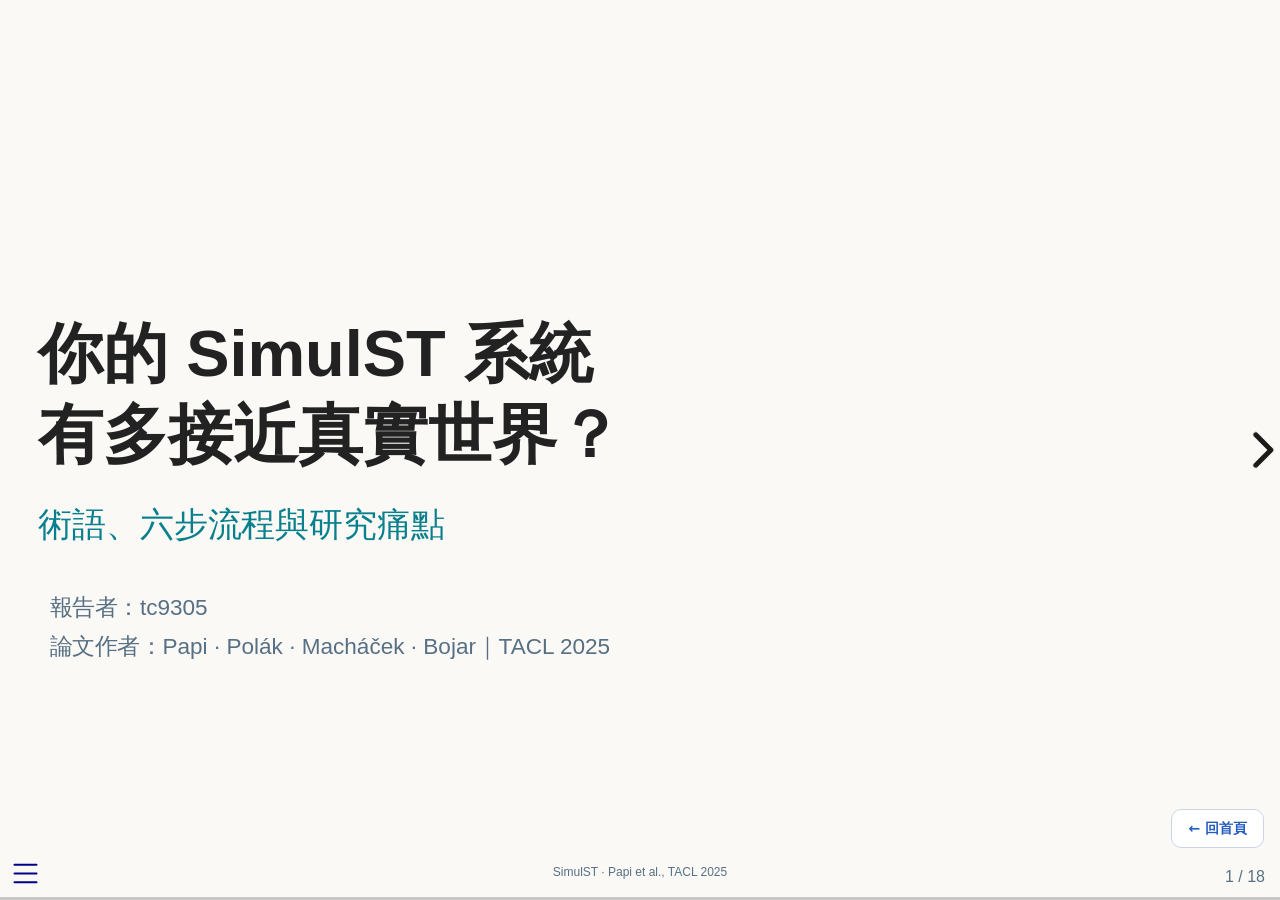
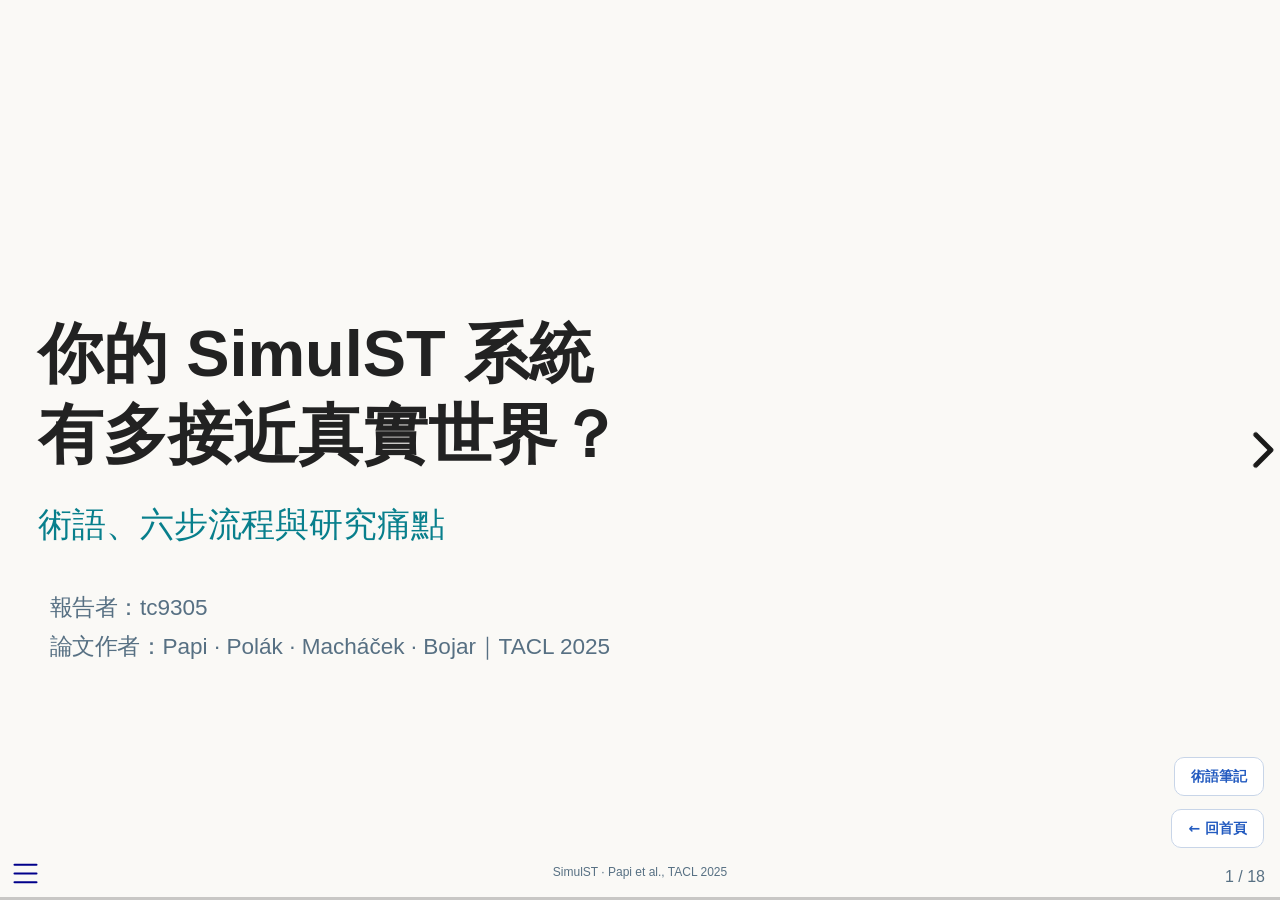
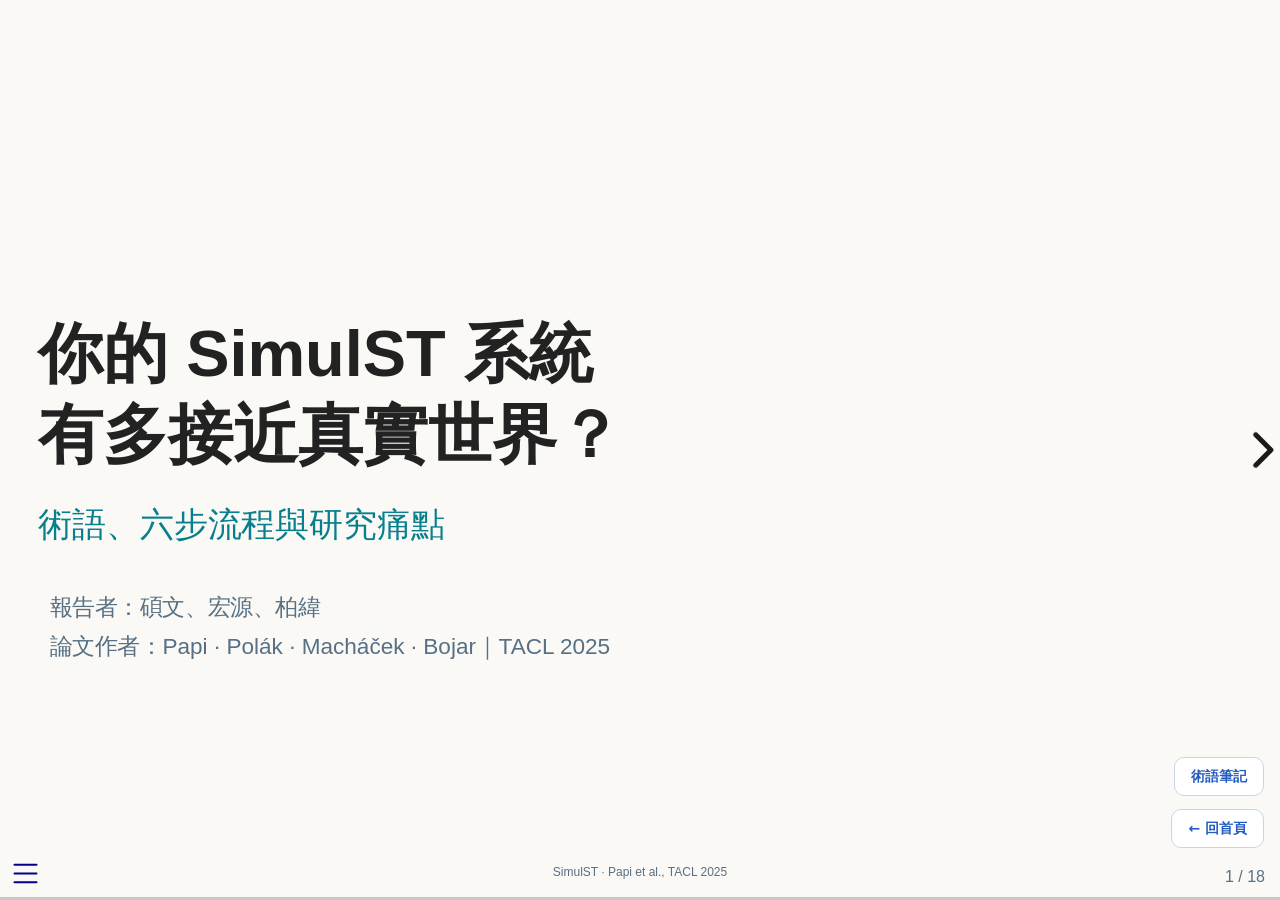
